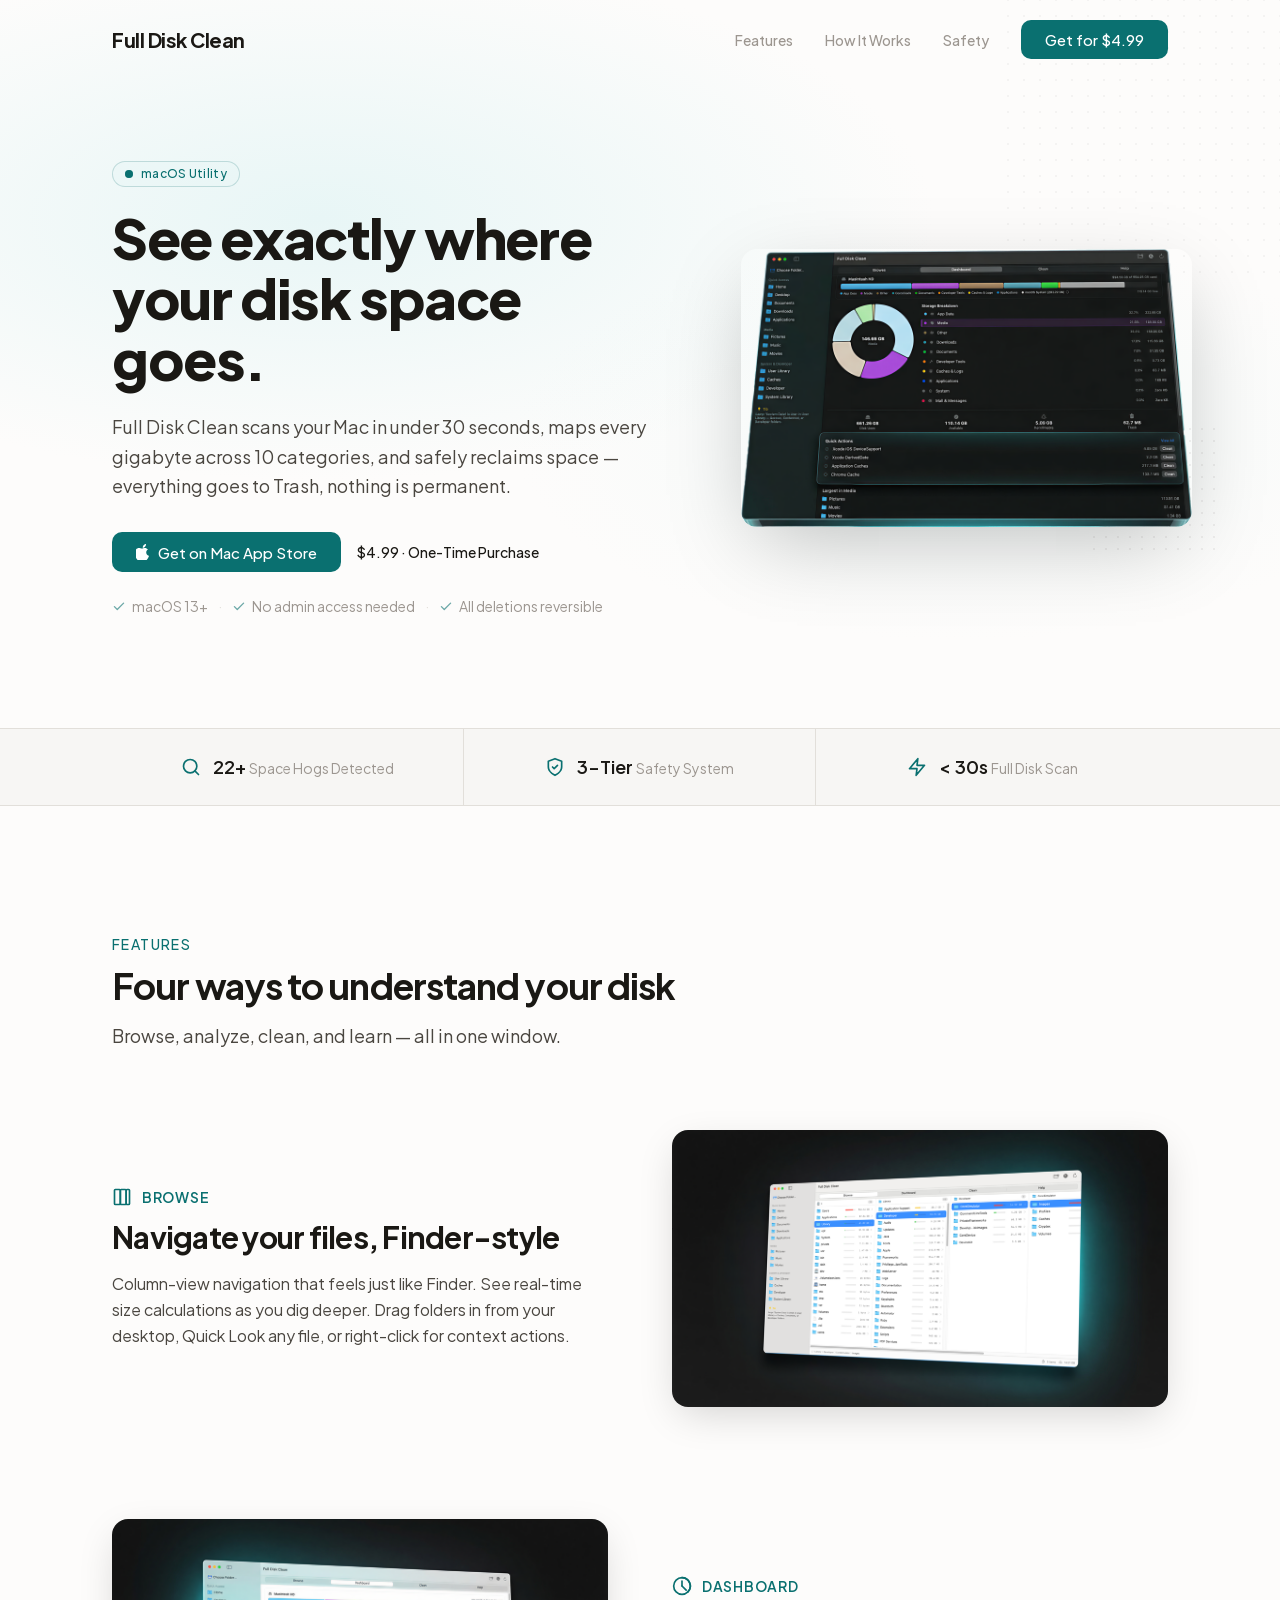
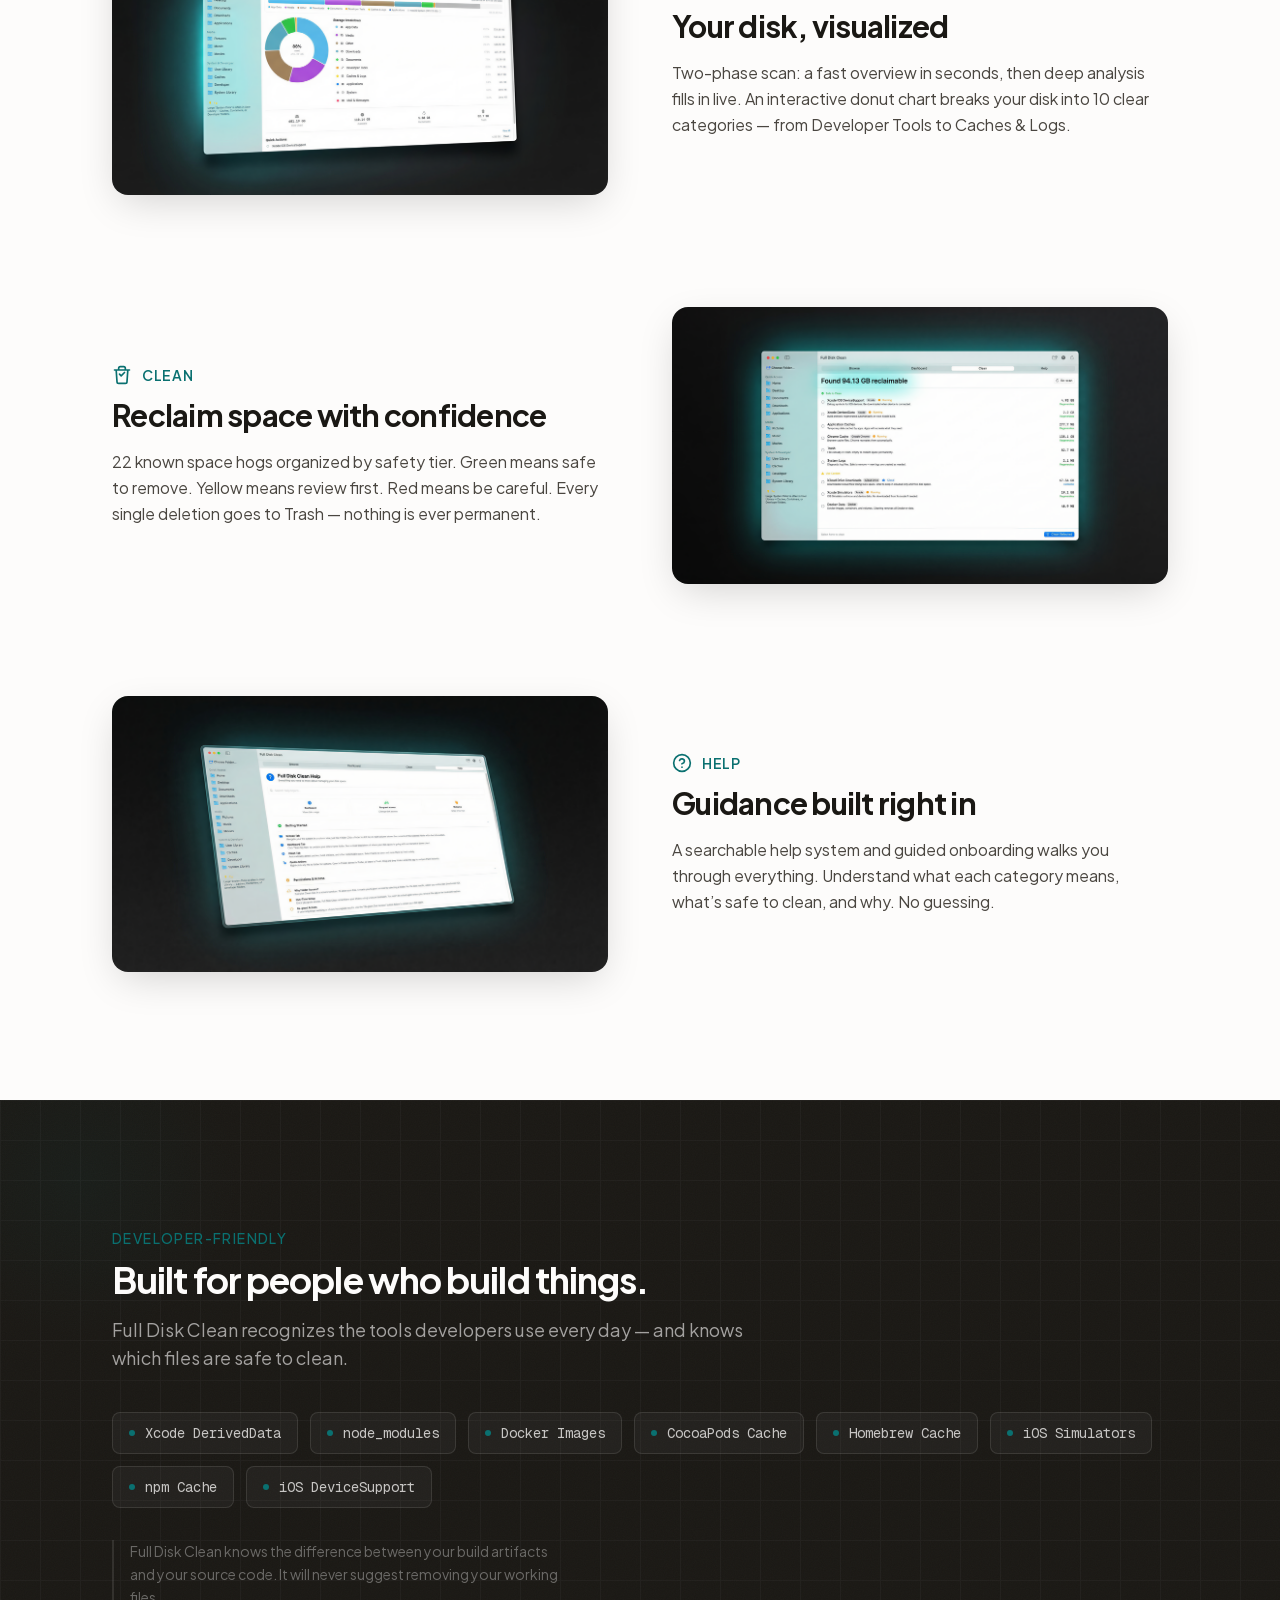
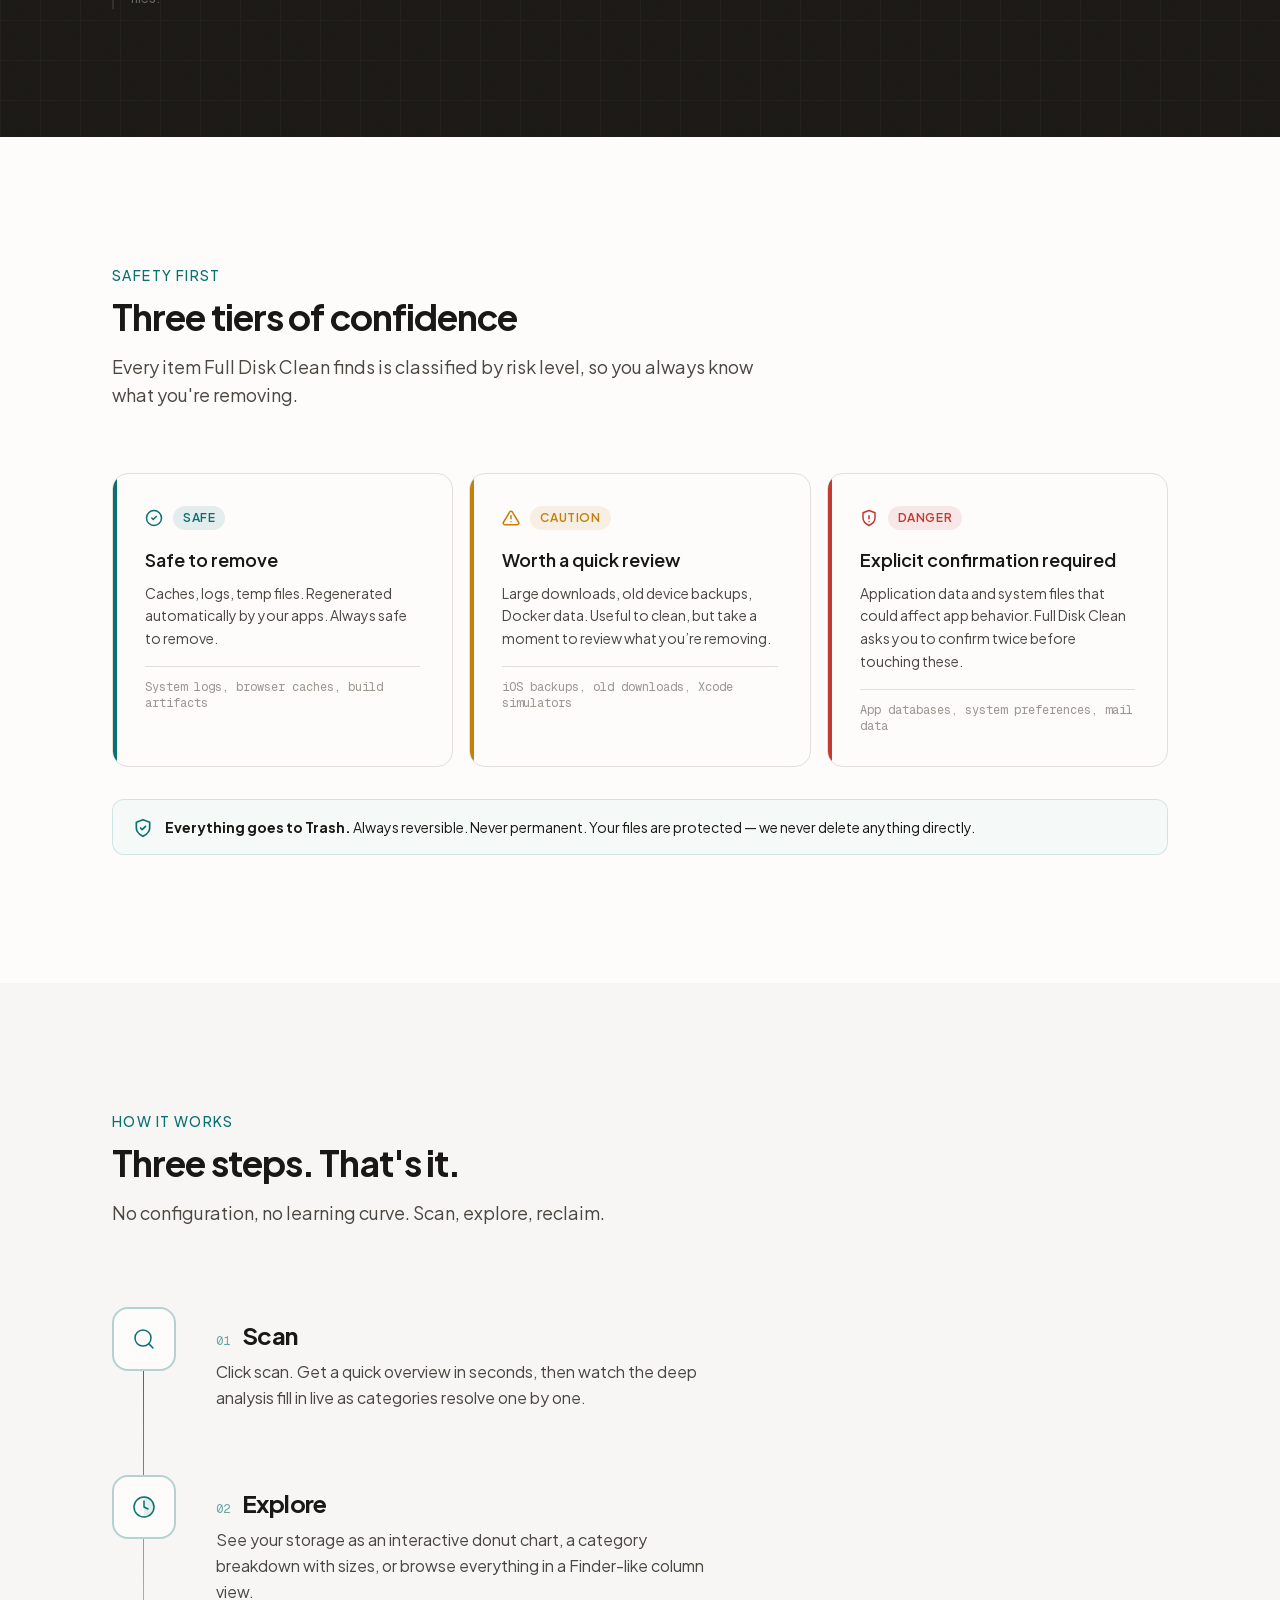
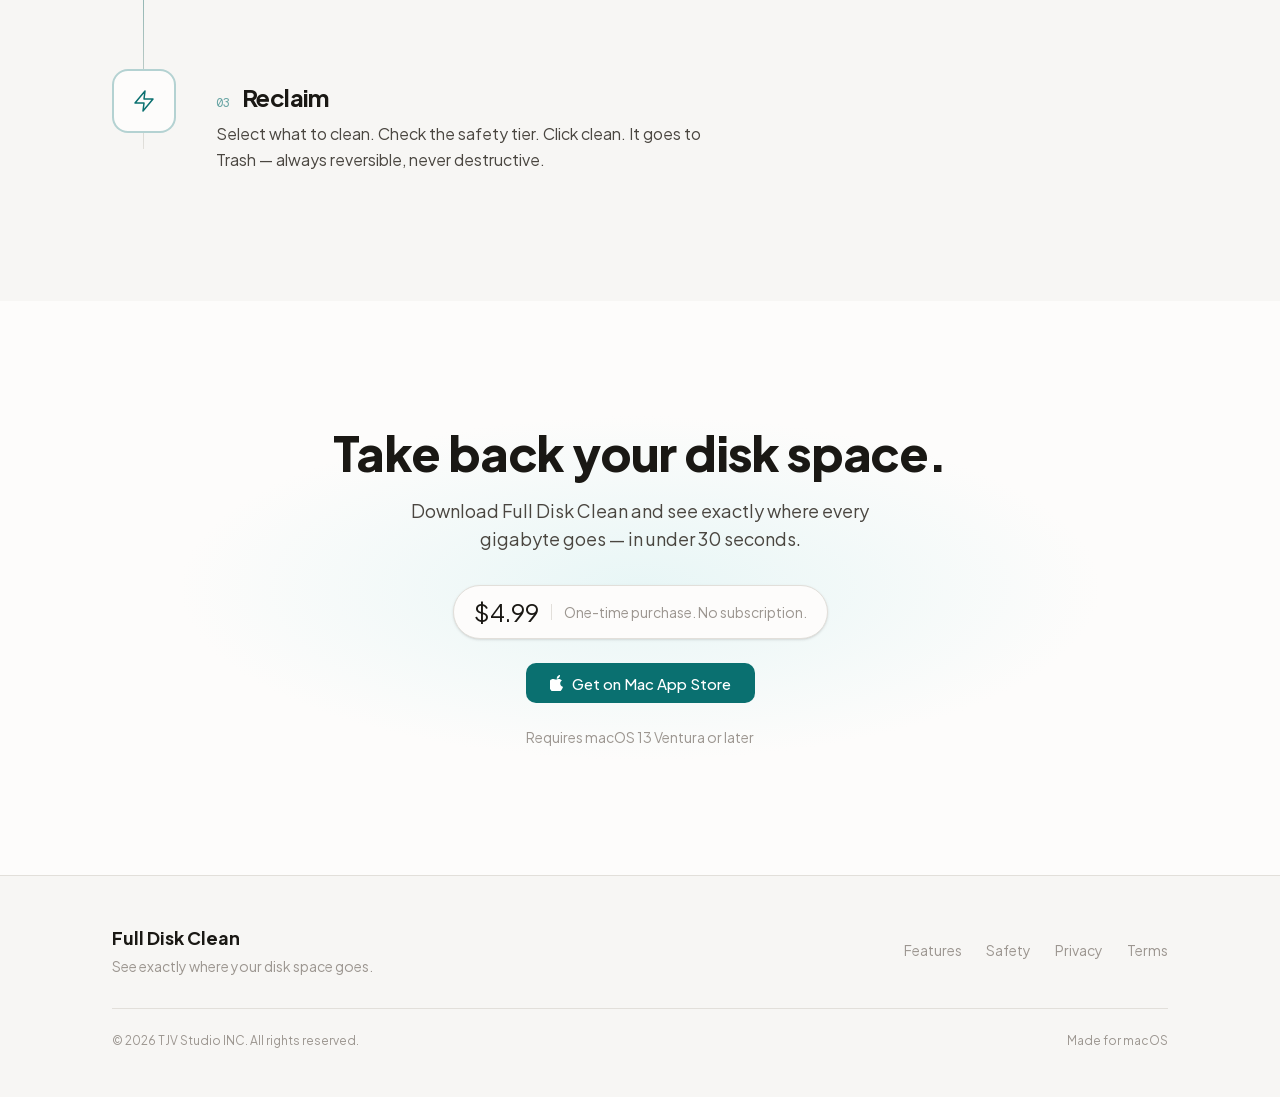
==== index.html @ ff3342da "Fix clipped hero button" ====
<!DOCTYPE html><html lang="en" class="plus_jakarta_sans_6cbc0d5f-module__dx4leq__variable geist_mono_42eec60-module__Gb1_vG__variable antialiased"><head><meta charSet="utf-8"/><meta name="viewport" content="width=device-width, initial-scale=1"/><link rel="preload" href="/_next/static/media/797e433ab948586e-s.p.0.q-h669a_dqa.woff2" as="font" crossorigin="" type="font/woff2"/><link rel="preload" href="/_next/static/media/fba5a26ea33df6a3-s.p.0eehd8tgys7nv.woff2" as="font" crossorigin="" type="font/woff2"/><link rel="preload" as="image" href="/screenshots/hero.png"/><link rel="stylesheet" href="/_next/static/chunks/0b0xn584rza4w.css" data-precedence="next"/><link rel="preload" as="script" fetchPriority="low" href="/_next/static/chunks/05tsy9pxtuyv0.js"/><script src="/_next/static/chunks/0pqt~8bl3ukh4.js" async=""></script><script src="/_next/static/chunks/0174xh3wfsjm1.js" async=""></script><script src="/_next/static/chunks/0vkgb7xyv-nko.js" async=""></script><script src="/_next/static/chunks/turbopack-12_63.zowk6uw.js" async=""></script><script src="/_next/static/chunks/01xlw8hd842-c.js" async=""></script><script src="/_next/static/chunks/0d3shmwh5_nmn.js" async=""></script><script src="/_next/static/chunks/0ka051yepewro.js" async=""></script><script src="/_next/static/chunks/0hvu.fv~oq0o5.js" async=""></script><meta name="next-size-adjust" content=""/><meta name="theme-color" content="#FDFCFB" media="(prefers-color-scheme: light)"/><meta name="theme-color" content="#0D0B0A" media="(prefers-color-scheme: dark)"/><title>Full Disk Clean — See Where Your Disk Space Goes | macOS</title><meta name="description" content="A macOS utility that scans your disk in seconds, visualizes where every gigabyte goes across 10 categories, and safely reclaims space through a 3-tier safety system. $4.99 on the Mac App Store."/><meta name="application-name" content="Full Disk Clean"/><meta name="author" content="Full Disk Clean"/><meta name="keywords" content="mac disk cleaner,disk space analyzer,macOS utility,clean mac storage,disk usage visualization,free disk space mac,mac storage manager,Xcode DerivedData cleaner,mac cache cleaner,disk space visualizer mac,clean developer files mac,node_modules cleaner,macOS Ventura disk cleaner,macOS Sonoma disk cleaner,mac app store disk utility"/><meta name="creator" content="Full Disk Clean"/><meta name="publisher" content="Full Disk Clean"/><meta name="robots" content="index, follow"/><meta name="googlebot" content="index, follow, max-video-preview:-1, max-image-preview:large, max-snippet:-1"/><meta name="category" content="Utilities"/><meta name="classification" content="Disk Utility Software"/><meta name="apple-itunes-app" content="app-id=YOUR_APP_ID"/><link rel="canonical" href="https://www.fulldiskclean.com/"/><meta name="apple-mobile-web-app-title" content="Full Disk Clean"/><meta name="apple-mobile-web-app-status-bar-style" content="default"/><meta property="og:title" content="Full Disk Clean — See Where Your Disk Space Goes"/><meta property="og:description" content="Scan your Mac in seconds. Visualize every gigabyte across 10 categories. Safely reclaim space with a 3-tier safety system. $4.99 on the Mac App Store."/><meta property="og:url" content="https://www.fulldiskclean.com/"/><meta property="og:site_name" content="Full Disk Clean"/><meta property="og:locale" content="en_US"/><meta property="og:image" content="https://www.fulldiskclean.com/screenshots/hero.png"/><meta property="og:image:type" content="image/png"/><meta property="og:image:width" content="1372"/><meta property="og:image:height" content="856"/><meta property="og:image:alt" content="Full Disk Clean dashboard showing storage breakdown with donut chart and category sizes"/><meta property="og:type" content="website"/><meta name="twitter:card" content="summary_large_image"/><meta name="twitter:title" content="Full Disk Clean — See Where Your Disk Space Goes"/><meta name="twitter:description" content="Scan your Mac in seconds. Visualize every gigabyte. Safely reclaim space with a 3-tier safety system. $4.99 on the Mac App Store."/><meta name="twitter:image" content="https://www.fulldiskclean.com/screenshots/hero.png"/><link rel="icon" href="/favicon.ico?favicon.0jpqvq-a_jpmy.ico" sizes="48x48" type="image/x-icon"/><link rel="icon" href="/icon.png?icon.0tkqx.7d6882~.png" sizes="512x512" type="image/png"/><link rel="apple-touch-icon" href="/apple-icon.png?apple-icon.0tkqx.7d6882~.png" sizes="512x512" type="image/png"/><script src="/_next/static/chunks/03~yq9q893hmn.js" noModule=""></script></head><body class="min-h-screen bg-page text-body font-body"><div hidden=""><!--$--><!--/$--></div><script type="application/ld+json">{"@context":"https://schema.org","@type":"SoftwareApplication","name":"Full Disk Clean","operatingSystem":"macOS","applicationCategory":"UtilitiesApplication","offers":{"@type":"Offer","price":"4.99","priceCurrency":"USD","availability":"https://schema.org/InStock"},"description":"A macOS utility that scans your disk in seconds, visualizes where every gigabyte goes across 10 categories, and safely reclaims space through a 3-tier safety system.","screenshot":"https://www.fulldiskclean.com/screenshots/hero.png","softwareVersion":"1.0","applicationSubCategory":"Disk Utility"}</script><header class="site-header fixed top-0 left-0 right-0 z-50 py-5"><div class="mx-auto flex max-w-6xl items-center justify-between px-6 md:px-8 lg:px-12"><a class="font-display text-xl font-bold text-ink tracking-tight" href="/">Full Disk Clean</a><nav class="hidden items-center gap-8 md:flex"><a href="#features" class="text-sm font-medium text-muted transition-colors duration-200 hover:text-ink">Features</a><a href="#how-it-works" class="text-sm font-medium text-muted transition-colors duration-200 hover:text-ink">How It Works</a><a href="#safety" class="text-sm font-medium text-muted transition-colors duration-200 hover:text-ink">Safety</a><a href="https://apps.apple.com/us/app/full-disk-clean/id6760800263" class="btn btn-primary text-sm" target="_blank" rel="noopener noreferrer">Get for $4.99</a></nav><button class="flex flex-col items-center justify-center gap-[5px] p-2 md:hidden" aria-label="Open menu" aria-expanded="false"><span class="block h-[2px] w-5 bg-ink transition-all duration-200 "></span><span class="block h-[2px] w-5 bg-ink transition-opacity duration-200 "></span><span class="block h-[2px] w-5 bg-ink transition-all duration-200 "></span></button></div><div class="overflow-hidden transition-all duration-300 md:hidden max-h-0 opacity-0"><nav class="mx-auto flex max-w-6xl flex-col gap-1 px-6 pb-4 pt-2"><a href="#features" class="rounded-lg px-3 py-2.5 text-sm font-medium text-muted transition-colors hover:bg-surface hover:text-ink">Features</a><a href="#how-it-works" class="rounded-lg px-3 py-2.5 text-sm font-medium text-muted transition-colors hover:bg-surface hover:text-ink">How It Works</a><a href="#safety" class="rounded-lg px-3 py-2.5 text-sm font-medium text-muted transition-colors hover:bg-surface hover:text-ink">Safety</a><a href="https://apps.apple.com/us/app/full-disk-clean/id6760800263" class="btn btn-primary mt-2 text-sm" target="_blank" rel="noopener noreferrer">Get for $4.99</a></nav></div></header><main><section class="relative overflow-hidden pt-32 pb-20 lg:pt-40 lg:pb-28"><div class="pointer-events-none absolute inset-0 -z-10" aria-hidden="true"><div class="absolute inset-0" style="background:radial-gradient(ellipse 80% 60% at 25% 30%, var(--petrol-subtle) 0%, transparent 60%)"></div><div class="absolute inset-0" style="background:radial-gradient(ellipse 50% 40% at 75% 60%, color-mix(in srgb, var(--petrol-subtle) 40%, transparent) 0%, transparent 70%)"></div><div class="absolute -top-10 -right-10 h-80 w-80 opacity-[0.04]" style="background-image:radial-gradient(circle, var(--ink) 1px, transparent 1px);background-size:16px 16px"></div></div><div class="mx-auto grid max-w-6xl items-center gap-12 px-6 md:px-8 lg:grid-cols-[1.2fr_1fr] lg:gap-16 lg:px-12"><div class="max-w-xl"><div class="mb-5 inline-flex items-center gap-2 rounded-full border border-petrol/20 bg-petrol-subtle/50 px-3 py-1"><span class="relative flex h-2 w-2"><span class="absolute inline-flex h-full w-full animate-ping rounded-full bg-petrol opacity-40"></span><span class="relative inline-flex h-2 w-2 rounded-full bg-petrol"></span></span><span class="text-xs font-medium tracking-wide text-petrol">macOS Utility</span></div><h1 class="font-display text-4xl font-extrabold leading-[1.08] tracking-tight text-ink sm:text-5xl lg:text-[3.5rem]">See exactly where your disk space goes.</h1><p class="mt-6 text-lg leading-relaxed text-body lg:text-[1.125rem]">Full Disk Clean scans your Mac in under 30 seconds, maps every gigabyte across 10 categories, and safely reclaims space — everything goes to Trash, nothing is permanent.</p><div class="mt-8 flex flex-wrap items-center gap-4"><a href="https://apps.apple.com/us/app/full-disk-clean/id6760800263" class="btn btn-primary" target="_blank" rel="noopener noreferrer"><svg width="14" height="16" viewBox="0 0 14 17" fill="currentColor"><path d="M13.2 13.16c-.41.94-.6 1.36-1.13 2.19-.73 1.15-1.76 2.59-3.04 2.6-1.13.02-1.43-.74-2.97-.73-1.54.01-1.87.75-3 .73C1.78 17.93.76 16.6.04 15.45c-2-3.22-2.21-7-.98-9.01.88-1.43 2.26-2.27 3.54-2.27 1.32 0 2.14.74 3.23.74 1.06 0 1.7-.75 3.23-.75 1.14 0 2.36.62 3.23 1.7-2.84 1.55-2.38 5.6.91 6.69ZM9.37 2.73c.57-.73.99-1.76.84-2.81-.92.06-2 .65-2.63 1.4-.57.68-1.04 1.72-.86 2.72 1.01.03 2.05-.56 2.65-1.31Z"></path></svg>Get on Mac App Store</a><span class="text-sm font-medium text-ink">$4.99 · One-Time Purchase</span></div><div class="mt-6 flex flex-wrap items-center gap-x-1.5 gap-y-1 text-sm text-muted"><span class="flex items-center gap-x-1.5"><svg width="14" height="14" viewBox="0 0 16 16" fill="none" class="text-petrol/60"><path d="M13.25 4.75 6 12 2.75 8.75" stroke="currentColor" stroke-width="1.5" stroke-linecap="round" stroke-linejoin="round"></path></svg>macOS 13+<span class="mx-1 text-border">·</span></span><span class="flex items-center gap-x-1.5"><svg width="14" height="14" viewBox="0 0 16 16" fill="none" class="text-petrol/60"><path d="M13.25 4.75 6 12 2.75 8.75" stroke="currentColor" stroke-width="1.5" stroke-linecap="round" stroke-linejoin="round"></path></svg>No admin access needed<span class="mx-1 text-border">·</span></span><span class="flex items-center gap-x-1.5"><svg width="14" height="14" viewBox="0 0 16 16" fill="none" class="text-petrol/60"><path d="M13.25 4.75 6 12 2.75 8.75" stroke="currentColor" stroke-width="1.5" stroke-linecap="round" stroke-linejoin="round"></path></svg>All deletions reversible</span></div></div><div class="relative lg:translate-x-6"><div class="pointer-events-none absolute inset-4 -z-10 rounded-3xl opacity-60" aria-hidden="true" style="background:radial-gradient(ellipse at center, var(--petrol-subtle) 0%, transparent 70%)"></div><div class="animate-float overflow-hidden rounded-2xl shadow-[0_24px_80px_-16px_rgba(0,0,0,0.25)]"><img alt="Full Disk Clean dashboard showing storage breakdown with donut chart, category sizes, and quick actions" width="1372" height="856" decoding="async" data-nimg="1" class="block w-full h-auto" style="color:transparent" src="/screenshots/hero.png"/></div><div class="pointer-events-none absolute -right-6 -bottom-6 -z-10 h-32 w-32 opacity-[0.06]" aria-hidden="true" style="background-image:radial-gradient(circle, var(--ink) 1.5px, transparent 1.5px);background-size:12px 12px"></div></div></div></section><div class=""><section class="border-y border-border bg-surface"><div class="mx-auto grid max-w-6xl grid-cols-1 divide-y divide-border px-6 sm:grid-cols-3 sm:divide-x sm:divide-y-0 md:px-8 lg:px-12"><div class="flex items-center justify-center gap-3 py-5 sm:py-6"><span class="text-petrol"><svg width="20" height="20" viewBox="0 0 24 24" fill="none" stroke="currentColor" stroke-width="2" stroke-linecap="round" stroke-linejoin="round"><circle cx="11" cy="11" r="8"></circle><path d="m21 21-4.35-4.35"></path></svg></span><div><span class="text-lg font-semibold text-ink">22+</span> <span class="text-sm text-muted">Space Hogs Detected</span></div></div><div class="flex items-center justify-center gap-3 py-5 sm:py-6"><span class="text-petrol"><svg width="20" height="20" viewBox="0 0 24 24" fill="none" stroke="currentColor" stroke-width="2" stroke-linecap="round" stroke-linejoin="round"><path d="M12 22s8-4 8-10V5l-8-3-8 3v7c0 6 8 10 8 10z"></path><path d="m9 12 2 2 4-4"></path></svg></span><div><span class="text-lg font-semibold text-ink">3-Tier</span> <span class="text-sm text-muted">Safety System</span></div></div><div class="flex items-center justify-center gap-3 py-5 sm:py-6"><span class="text-petrol"><svg width="20" height="20" viewBox="0 0 24 24" fill="none" stroke="currentColor" stroke-width="2" stroke-linecap="round" stroke-linejoin="round"><path d="M13 2 3 14h9l-1 8 10-12h-9l1-8z"></path></svg></span><div><span class="text-lg font-semibold text-ink">&lt; 30s</span> <span class="text-sm text-muted">Full Disk Scan</span></div></div></div></section></div><div class=""><section id="features" class="py-24 lg:py-32"><div class="mx-auto max-w-6xl px-6 md:px-8 lg:px-12"><div class="max-w-2xl"><p class="mb-3 text-sm font-medium uppercase tracking-widest text-petrol">Features</p><h2 class="font-display text-3xl font-bold tracking-tight text-ink sm:text-4xl">Four ways to understand your disk</h2><p class="mt-4 text-lg text-body">Browse, analyze, clean, and learn — all in one window.</p></div><div class="mt-16 space-y-20 lg:mt-20 lg:space-y-28"><div class="grid items-center gap-8 lg:grid-cols-2 lg:gap-16 "><div class=""><div class="flex items-center gap-2.5 text-petrol"><svg width="20" height="20" viewBox="0 0 24 24" fill="none" stroke="currentColor" stroke-width="2" stroke-linecap="round" stroke-linejoin="round"><rect x="3" y="3" width="7" height="18" rx="1"></rect><rect x="10" y="3" width="7" height="18" rx="1"></rect><rect x="17" y="3" width="4" height="18" rx="1"></rect></svg><span class="text-sm font-semibold uppercase tracking-wider">Browse</span></div><h3 class="mt-3 font-display text-2xl font-bold tracking-tight text-ink sm:text-3xl">Navigate your files, Finder-style</h3><p class="mt-4 text-body leading-relaxed">Column-view navigation that feels just like Finder. See real-time size calculations as you dig deeper. Drag folders in from your desktop, Quick Look any file, or right-click for context actions.</p></div><div class=""><div class="overflow-hidden rounded-2xl shadow-[0_12px_40px_-8px_rgba(0,0,0,0.18)]"><img alt="Browse tab showing column-view file navigation with sizes" loading="lazy" width="1200" height="750" decoding="async" data-nimg="1" class="block h-auto w-full" style="color:transparent" src="/screenshots/browse.png"/></div></div></div><div class="grid items-center gap-8 lg:grid-cols-2 lg:gap-16 lg:[direction:rtl]"><div class="lg:[direction:ltr]"><div class="flex items-center gap-2.5 text-petrol"><svg width="20" height="20" viewBox="0 0 24 24" fill="none" stroke="currentColor" stroke-width="2" stroke-linecap="round" stroke-linejoin="round"><circle cx="12" cy="12" r="10"></circle><path d="M12 2a10 10 0 0 1 7.07 17.07"></path><path d="M12 12V6"></path><path d="M12 12l5 5"></path></svg><span class="text-sm font-semibold uppercase tracking-wider">Dashboard</span></div><h3 class="mt-3 font-display text-2xl font-bold tracking-tight text-ink sm:text-3xl">Your disk, visualized</h3><p class="mt-4 text-body leading-relaxed">Two-phase scan: a fast overview in seconds, then deep analysis fills in live. An interactive donut chart breaks your disk into 10 clear categories — from Developer Tools to Caches &amp; Logs.</p></div><div class="lg:[direction:ltr]"><div class="overflow-hidden rounded-2xl shadow-[0_12px_40px_-8px_rgba(0,0,0,0.18)]"><img alt="Dashboard tab showing donut chart and category breakdown" loading="lazy" width="1200" height="750" decoding="async" data-nimg="1" class="block h-auto w-full" style="color:transparent" src="/screenshots/dashboard.png"/></div></div></div><div class="grid items-center gap-8 lg:grid-cols-2 lg:gap-16 "><div class=""><div class="flex items-center gap-2.5 text-petrol"><svg width="20" height="20" viewBox="0 0 24 24" fill="none" stroke="currentColor" stroke-width="2" stroke-linecap="round" stroke-linejoin="round"><path d="M3 6h18M8 6V4a2 2 0 0 1 2-2h4a2 2 0 0 1 2 2v2M19 6l-1 14a2 2 0 0 1-2 2H8a2 2 0 0 1-2-2L5 6"></path><path d="m9 11 2 2 4-4"></path></svg><span class="text-sm font-semibold uppercase tracking-wider">Clean</span></div><h3 class="mt-3 font-display text-2xl font-bold tracking-tight text-ink sm:text-3xl">Reclaim space with confidence</h3><p class="mt-4 text-body leading-relaxed">22 known space hogs organized by safety tier. Green means safe to remove. Yellow means review first. Red means be careful. Every single deletion goes to Trash — nothing is ever permanent.</p></div><div class=""><div class="overflow-hidden rounded-2xl shadow-[0_12px_40px_-8px_rgba(0,0,0,0.18)]"><img alt="Clean tab showing space hogs with safety tier indicators" loading="lazy" width="1200" height="750" decoding="async" data-nimg="1" class="block h-auto w-full" style="color:transparent" src="/screenshots/clean.png"/></div></div></div><div class="grid items-center gap-8 lg:grid-cols-2 lg:gap-16 lg:[direction:rtl]"><div class="lg:[direction:ltr]"><div class="flex items-center gap-2.5 text-petrol"><svg width="20" height="20" viewBox="0 0 24 24" fill="none" stroke="currentColor" stroke-width="2" stroke-linecap="round" stroke-linejoin="round"><circle cx="12" cy="12" r="10"></circle><path d="M9.09 9a3 3 0 0 1 5.83 1c0 2-3 3-3 3"></path><path d="M12 17h.01"></path></svg><span class="text-sm font-semibold uppercase tracking-wider">Help</span></div><h3 class="mt-3 font-display text-2xl font-bold tracking-tight text-ink sm:text-3xl">Guidance built right in</h3><p class="mt-4 text-body leading-relaxed">A searchable help system and guided onboarding walks you through everything. Understand what each category means, what’s safe to clean, and why. No guessing.</p></div><div class="lg:[direction:ltr]"><div class="overflow-hidden rounded-2xl shadow-[0_12px_40px_-8px_rgba(0,0,0,0.18)]"><img alt="Help tab with searchable content and onboarding guide" loading="lazy" width="1200" height="750" decoding="async" data-nimg="1" class="block h-auto w-full" style="color:transparent" src="/screenshots/help.png"/></div></div></div></div></div></section></div><div class=""><section class="grain-overlay relative overflow-hidden bg-ink py-24 lg:py-32"><div class="pointer-events-none absolute inset-0 opacity-[0.03]" aria-hidden="true" style="background-image:linear-gradient(var(--page) 1px, transparent 1px), linear-gradient(90deg, var(--page) 1px, transparent 1px);background-size:40px 40px"></div><div class="pointer-events-none absolute -top-20 -left-20 h-80 w-80 opacity-[0.06]" aria-hidden="true" style="background:radial-gradient(circle, var(--petrol) 0%, transparent 70%)"></div><div class="relative mx-auto max-w-6xl px-6 md:px-8 lg:px-12"><div class="max-w-2xl"><p class="mb-3 text-sm font-medium uppercase tracking-widest text-petrol">Developer-Friendly</p><h2 class="font-display text-3xl font-bold tracking-tight text-page sm:text-4xl">Built for people who build things.</h2><p class="mt-4 text-lg text-page/60">Full Disk Clean recognizes the tools developers use every day — and knows which files are safe to clean.</p></div><div class="mt-10 flex flex-wrap gap-3"><span class="group inline-flex items-center gap-2.5 rounded-lg border border-page/10 bg-page/[0.04] px-4 py-2.5 font-mono text-sm text-page/75 transition-all duration-200 hover:border-petrol/40 hover:bg-petrol/10 hover:text-petrol"><span class="h-1.5 w-1.5 rounded-full bg-petrol transition-transform duration-200 group-hover:scale-150"></span>Xcode DerivedData</span><span class="group inline-flex items-center gap-2.5 rounded-lg border border-page/10 bg-page/[0.04] px-4 py-2.5 font-mono text-sm text-page/75 transition-all duration-200 hover:border-petrol/40 hover:bg-petrol/10 hover:text-petrol"><span class="h-1.5 w-1.5 rounded-full bg-petrol transition-transform duration-200 group-hover:scale-150"></span>node_modules</span><span class="group inline-flex items-center gap-2.5 rounded-lg border border-page/10 bg-page/[0.04] px-4 py-2.5 font-mono text-sm text-page/75 transition-all duration-200 hover:border-petrol/40 hover:bg-petrol/10 hover:text-petrol"><span class="h-1.5 w-1.5 rounded-full bg-petrol transition-transform duration-200 group-hover:scale-150"></span>Docker Images</span><span class="group inline-flex items-center gap-2.5 rounded-lg border border-page/10 bg-page/[0.04] px-4 py-2.5 font-mono text-sm text-page/75 transition-all duration-200 hover:border-petrol/40 hover:bg-petrol/10 hover:text-petrol"><span class="h-1.5 w-1.5 rounded-full bg-petrol transition-transform duration-200 group-hover:scale-150"></span>CocoaPods Cache</span><span class="group inline-flex items-center gap-2.5 rounded-lg border border-page/10 bg-page/[0.04] px-4 py-2.5 font-mono text-sm text-page/75 transition-all duration-200 hover:border-petrol/40 hover:bg-petrol/10 hover:text-petrol"><span class="h-1.5 w-1.5 rounded-full bg-petrol transition-transform duration-200 group-hover:scale-150"></span>Homebrew Cache</span><span class="group inline-flex items-center gap-2.5 rounded-lg border border-page/10 bg-page/[0.04] px-4 py-2.5 font-mono text-sm text-page/75 transition-all duration-200 hover:border-petrol/40 hover:bg-petrol/10 hover:text-petrol"><span class="h-1.5 w-1.5 rounded-full bg-petrol transition-transform duration-200 group-hover:scale-150"></span>iOS Simulators</span><span class="group inline-flex items-center gap-2.5 rounded-lg border border-page/10 bg-page/[0.04] px-4 py-2.5 font-mono text-sm text-page/75 transition-all duration-200 hover:border-petrol/40 hover:bg-petrol/10 hover:text-petrol"><span class="h-1.5 w-1.5 rounded-full bg-petrol transition-transform duration-200 group-hover:scale-150"></span>npm Cache</span><span class="group inline-flex items-center gap-2.5 rounded-lg border border-page/10 bg-page/[0.04] px-4 py-2.5 font-mono text-sm text-page/75 transition-all duration-200 hover:border-petrol/40 hover:bg-petrol/10 hover:text-petrol"><span class="h-1.5 w-1.5 rounded-full bg-petrol transition-transform duration-200 group-hover:scale-150"></span>iOS DeviceSupport</span></div><p class="mt-8 max-w-md border-l-2 border-page/10 pl-4 text-sm leading-relaxed text-page/35">Full Disk Clean knows the difference between your build artifacts and your source code. It will never suggest removing your working files.</p></div></section></div><div class=""><section id="safety" class="py-24 lg:py-32"><div class="mx-auto max-w-6xl px-6 md:px-8 lg:px-12"><div class="max-w-2xl"><p class="mb-3 text-sm font-medium uppercase tracking-widest text-petrol">Safety First</p><h2 class="font-display text-3xl font-bold tracking-tight text-ink sm:text-4xl">Three tiers of confidence</h2><p class="mt-4 text-lg text-body">Every item Full Disk Clean finds is classified by risk level, so you always know what you&#x27;re removing.</p></div><div class="mt-12 grid gap-4 sm:grid-cols-3 lg:mt-16"><div class="group relative overflow-hidden rounded-2xl border border-border bg-page p-6 transition-shadow duration-300 hover:shadow-lg lg:p-8"><div class="absolute top-0 left-0 h-full w-1 transition-all duration-300 group-hover:w-1.5" style="background-color:var(--safe)"></div><div class="flex items-center gap-2.5"><span style="color:var(--safe)"><svg width="18" height="18" viewBox="0 0 24 24" fill="none" stroke="currentColor" stroke-width="2" stroke-linecap="round" stroke-linejoin="round"><path d="m9 12 2 2 4-4"></path><circle cx="12" cy="12" r="10"></circle></svg></span><span class="inline-flex items-center rounded-full px-2.5 py-1 text-xs font-semibold uppercase tracking-wider" style="color:var(--safe);background-color:color-mix(in srgb, var(--safe) 10%, transparent)">Safe</span></div><h3 class="mt-4 text-lg font-semibold text-ink">Safe to remove</h3><p class="mt-2 text-sm leading-relaxed text-body">Caches, logs, temp files. Regenerated automatically by your apps. Always safe to remove.</p><p class="mt-4 border-t border-border pt-3 font-mono text-xs text-muted">System logs, browser caches, build artifacts</p></div><div class="group relative overflow-hidden rounded-2xl border border-border bg-page p-6 transition-shadow duration-300 hover:shadow-lg lg:p-8"><div class="absolute top-0 left-0 h-full w-1 transition-all duration-300 group-hover:w-1.5" style="background-color:var(--caution)"></div><div class="flex items-center gap-2.5"><span style="color:var(--caution)"><svg width="18" height="18" viewBox="0 0 24 24" fill="none" stroke="currentColor" stroke-width="2" stroke-linecap="round" stroke-linejoin="round"><path d="M12 9v4M12 17h.01"></path><path d="M10.29 3.86 1.82 18a2 2 0 0 0 1.71 3h16.94a2 2 0 0 0 1.71-3L13.71 3.86a2 2 0 0 0-3.42 0z"></path></svg></span><span class="inline-flex items-center rounded-full px-2.5 py-1 text-xs font-semibold uppercase tracking-wider" style="color:var(--caution);background-color:color-mix(in srgb, var(--caution) 10%, transparent)">Caution</span></div><h3 class="mt-4 text-lg font-semibold text-ink">Worth a quick review</h3><p class="mt-2 text-sm leading-relaxed text-body">Large downloads, old device backups, Docker data. Useful to clean, but take a moment to review what you’re removing.</p><p class="mt-4 border-t border-border pt-3 font-mono text-xs text-muted">iOS backups, old downloads, Xcode simulators</p></div><div class="group relative overflow-hidden rounded-2xl border border-border bg-page p-6 transition-shadow duration-300 hover:shadow-lg lg:p-8"><div class="absolute top-0 left-0 h-full w-1 transition-all duration-300 group-hover:w-1.5" style="background-color:var(--danger)"></div><div class="flex items-center gap-2.5"><span style="color:var(--danger)"><svg width="18" height="18" viewBox="0 0 24 24" fill="none" stroke="currentColor" stroke-width="2" stroke-linecap="round" stroke-linejoin="round"><path d="M12 22s8-4 8-10V5l-8-3-8 3v7c0 6 8 10 8 10z"></path><path d="M12 9v4M12 17h.01"></path></svg></span><span class="inline-flex items-center rounded-full px-2.5 py-1 text-xs font-semibold uppercase tracking-wider" style="color:var(--danger);background-color:color-mix(in srgb, var(--danger) 10%, transparent)">Danger</span></div><h3 class="mt-4 text-lg font-semibold text-ink">Explicit confirmation required</h3><p class="mt-2 text-sm leading-relaxed text-body">Application data and system files that could affect app behavior. Full Disk Clean asks you to confirm twice before touching these.</p><p class="mt-4 border-t border-border pt-3 font-mono text-xs text-muted">App databases, system preferences, mail data</p></div></div><div class="mt-8 flex items-start gap-3 rounded-xl border border-petrol/15 bg-petrol-subtle/40 px-5 py-4"><svg width="20" height="20" viewBox="0 0 24 24" fill="none" stroke="currentColor" stroke-width="2" stroke-linecap="round" stroke-linejoin="round" class="mt-0.5 shrink-0 text-petrol"><path d="M12 22s8-4 8-10V5l-8-3-8 3v7c0 6 8 10 8 10z"></path><path d="m9 12 2 2 4-4"></path></svg><p class="text-sm leading-relaxed text-ink"><strong>Everything goes to Trash.</strong> Always reversible. Never permanent. Your files are protected — we never delete anything directly.</p></div></div></section></div><div class=""><section id="how-it-works" class="bg-surface py-24 lg:py-32"><div class="mx-auto max-w-6xl px-6 md:px-8 lg:px-12"><div class="max-w-2xl"><p class="mb-3 text-sm font-medium uppercase tracking-widest text-petrol">How It Works</p><h2 class="font-display text-3xl font-bold tracking-tight text-ink sm:text-4xl">Three steps. That&#x27;s it.</h2><p class="mt-4 text-lg text-body">No configuration, no learning curve. Scan, explore, reclaim.</p></div><div class="relative mt-16 lg:mt-20"><div class="absolute top-6 left-7 hidden h-[calc(100%-3rem)] w-px lg:left-[31px] lg:block" aria-hidden="true" style="background:linear-gradient(to bottom, var(--petrol) 0%, var(--border) 100%)"></div><div class="space-y-14 lg:space-y-16"><div class="group relative flex gap-6 lg:gap-10"><div class="relative z-10 flex h-14 w-14 shrink-0 items-center justify-center rounded-2xl border-2 border-petrol/30 bg-page text-petrol transition-colors duration-200 group-hover:border-petrol group-hover:bg-petrol-subtle lg:h-16 lg:w-16"><svg width="24" height="24" viewBox="0 0 24 24" fill="none" stroke="currentColor" stroke-width="1.5" stroke-linecap="round" stroke-linejoin="round"><circle cx="11" cy="11" r="8"></circle><path d="m21 21-4.35-4.35"></path></svg></div><div class="pt-2 lg:pt-3"><div class="flex items-baseline gap-3"><span class="font-mono text-xs text-petrol/60">0<!-- -->1</span><h3 class="font-display text-2xl font-bold tracking-tight text-ink">Scan</h3></div><p class="mt-2 max-w-lg text-body leading-relaxed">Click scan. Get a quick overview in seconds, then watch the deep analysis fill in live as categories resolve one by one.</p></div></div><div class="group relative flex gap-6 lg:gap-10"><div class="relative z-10 flex h-14 w-14 shrink-0 items-center justify-center rounded-2xl border-2 border-petrol/30 bg-page text-petrol transition-colors duration-200 group-hover:border-petrol group-hover:bg-petrol-subtle lg:h-16 lg:w-16"><svg width="24" height="24" viewBox="0 0 24 24" fill="none" stroke="currentColor" stroke-width="1.5" stroke-linecap="round" stroke-linejoin="round"><circle cx="12" cy="12" r="10"></circle><path d="M12 2a10 10 0 0 1 0 20" fill="currentColor" opacity="0.1"></path><path d="M12 6v6l4 2"></path></svg></div><div class="pt-2 lg:pt-3"><div class="flex items-baseline gap-3"><span class="font-mono text-xs text-petrol/60">0<!-- -->2</span><h3 class="font-display text-2xl font-bold tracking-tight text-ink">Explore</h3></div><p class="mt-2 max-w-lg text-body leading-relaxed">See your storage as an interactive donut chart, a category breakdown with sizes, or browse everything in a Finder-like column view.</p></div></div><div class="group relative flex gap-6 lg:gap-10"><div class="relative z-10 flex h-14 w-14 shrink-0 items-center justify-center rounded-2xl border-2 border-petrol/30 bg-page text-petrol transition-colors duration-200 group-hover:border-petrol group-hover:bg-petrol-subtle lg:h-16 lg:w-16"><svg width="24" height="24" viewBox="0 0 24 24" fill="none" stroke="currentColor" stroke-width="1.5" stroke-linecap="round" stroke-linejoin="round"><path d="M13 2 3 14h9l-1 8 10-12h-9l1-8z"></path></svg></div><div class="pt-2 lg:pt-3"><div class="flex items-baseline gap-3"><span class="font-mono text-xs text-petrol/60">0<!-- -->3</span><h3 class="font-display text-2xl font-bold tracking-tight text-ink">Reclaim</h3></div><p class="mt-2 max-w-lg text-body leading-relaxed">Select what to clean. Check the safety tier. Click clean. It goes to Trash — always reversible, never destructive.</p></div></div></div></div></div></section></div><div class=""><section id="download" class="relative overflow-hidden py-24 lg:py-32"><div class="pointer-events-none absolute inset-0 -z-10" aria-hidden="true"><div class="absolute inset-0" style="background:radial-gradient(ellipse 60% 50% at 50% 50%, var(--petrol-subtle) 0%, transparent 60%)"></div></div><div class="mx-auto max-w-6xl px-6 text-center md:px-8 lg:px-12"><h2 class="font-display text-3xl font-extrabold tracking-tight text-ink sm:text-4xl lg:text-5xl">Take back your disk space.</h2><p class="mx-auto mt-5 max-w-lg text-lg text-body">Download Full Disk Clean and see exactly where every gigabyte goes — in under 30 seconds.</p><div class="mt-8 inline-flex items-center gap-3 rounded-full border border-border bg-page px-5 py-2.5 shadow-sm"><span class="font-display text-2xl text-ink">$4.99</span><span class="h-4 w-px bg-border"></span><span class="text-sm text-muted">One-time purchase. No subscription.</span></div><div class="mt-6 flex flex-wrap items-center justify-center gap-3"><a href="https://apps.apple.com/us/app/full-disk-clean/id6760800263" class="btn btn-primary" target="_blank" rel="noopener noreferrer"><svg width="14" height="16" viewBox="0 0 14 17" fill="currentColor"><path d="M13.2 13.16c-.41.94-.6 1.36-1.13 2.19-.73 1.15-1.76 2.59-3.04 2.6-1.13.02-1.43-.74-2.97-.73-1.54.01-1.87.75-3 .73C1.78 17.93.76 16.6.04 15.45c-2-3.22-2.21-7-.98-9.01.88-1.43 2.26-2.27 3.54-2.27 1.32 0 2.14.74 3.23.74 1.06 0 1.7-.75 3.23-.75 1.14 0 2.36.62 3.23 1.7-2.84 1.55-2.38 5.6.91 6.69ZM9.37 2.73c.57-.73.99-1.76.84-2.81-.92.06-2 .65-2.63 1.4-.57.68-1.04 1.72-.86 2.72 1.01.03 2.05-.56 2.65-1.31Z"></path></svg>Get on Mac App Store</a></div><p class="mt-6 text-sm text-muted">Requires macOS 13 Ventura or later</p></div></section></div></main><footer class="border-t border-border bg-surface"><div class="mx-auto max-w-6xl px-6 py-12 md:px-8 lg:px-12"><div class="flex flex-col items-start justify-between gap-8 md:flex-row md:items-center"><div><span class="font-display text-lg font-bold text-ink">Full Disk Clean</span><p class="mt-1 text-sm text-muted">See exactly where your disk space goes.</p></div><nav class="flex flex-wrap gap-x-6 gap-y-2"><a href="#features" class="text-sm text-muted transition-colors hover:text-ink">Features</a><a href="#safety" class="text-sm text-muted transition-colors hover:text-ink">Safety</a><a href="/privacy" class="text-sm text-muted transition-colors hover:text-ink">Privacy</a><a href="/terms" class="text-sm text-muted transition-colors hover:text-ink">Terms</a></nav></div><div class="mt-8 flex flex-col items-start justify-between gap-2 border-t border-border pt-6 text-xs text-muted md:flex-row md:items-center"><p>© <!-- -->2026<!-- --> TJV Studio INC. All rights reserved.</p><p>Made for macOS</p></div></div></footer><!--$--><!--/$--><script src="/_next/static/chunks/05tsy9pxtuyv0.js" id="_R_" async=""></script><script>(self.__next_f=self.__next_f||[]).push([0])</script><script>self.__next_f.push([1,"1:\"$Sreact.fragment\"\n2:I[39756,[\"/_next/static/chunks/01xlw8hd842-c.js\",\"/_next/static/chunks/0d3shmwh5_nmn.js\"],\"default\"]\n3:I[37457,[\"/_next/static/chunks/01xlw8hd842-c.js\",\"/_next/static/chunks/0d3shmwh5_nmn.js\"],\"default\"]\n4:I[94639,[\"/_next/static/chunks/01xlw8hd842-c.js\",\"/_next/static/chunks/0d3shmwh5_nmn.js\",\"/_next/static/chunks/0ka051yepewro.js\",\"/_next/static/chunks/0hvu.fv~oq0o5.js\"],\"default\"]\n16:I[68027,[\"/_next/static/chunks/01xlw8hd842-c.js\",\"/_next/static/chunks/0d3shmwh5_nmn.js\"],\"default\",1]\n:HL[\"/_next/static/chunks/0b0xn584rza4w.css\",\"style\"]\n:HL[\"/_next/static/media/797e433ab948586e-s.p.0.q-h669a_dqa.woff2\",\"font\",{\"crossOrigin\":\"\",\"type\":\"font/woff2\"}]\n:HL[\"/_next/static/media/fba5a26ea33df6a3-s.p.0eehd8tgys7nv.woff2\",\"font\",{\"crossOrigin\":\"\",\"type\":\"font/woff2\"}]\n"])</script><script>self.__next_f.push([1,"0:{\"P\":null,\"c\":[\"\",\"\"],\"q\":\"\",\"i\":false,\"f\":[[[\"\",{\"children\":[\"__PAGE__\",{}]},\"$undefined\",\"$undefined\",16],[[\"$\",\"$1\",\"c\",{\"children\":[[[\"$\",\"link\",\"0\",{\"rel\":\"stylesheet\",\"href\":\"/_next/static/chunks/0b0xn584rza4w.css\",\"precedence\":\"next\",\"crossOrigin\":\"$undefined\",\"nonce\":\"$undefined\"}],[\"$\",\"script\",\"script-0\",{\"src\":\"/_next/static/chunks/01xlw8hd842-c.js\",\"async\":true,\"nonce\":\"$undefined\"}],[\"$\",\"script\",\"script-1\",{\"src\":\"/_next/static/chunks/0d3shmwh5_nmn.js\",\"async\":true,\"nonce\":\"$undefined\"}]],[\"$\",\"html\",null,{\"lang\":\"en\",\"className\":\"plus_jakarta_sans_6cbc0d5f-module__dx4leq__variable geist_mono_42eec60-module__Gb1_vG__variable antialiased\",\"children\":[[\"$\",\"head\",null,{}],[\"$\",\"body\",null,{\"className\":\"min-h-screen bg-page text-body font-body\",\"children\":[\"$\",\"$L2\",null,{\"parallelRouterKey\":\"children\",\"error\":\"$undefined\",\"errorStyles\":\"$undefined\",\"errorScripts\":\"$undefined\",\"template\":[\"$\",\"$L3\",null,{}],\"templateStyles\":\"$undefined\",\"templateScripts\":\"$undefined\",\"notFound\":[[[\"$\",\"title\",null,{\"children\":\"404: This page could not be found.\"}],[\"$\",\"div\",null,{\"style\":{\"fontFamily\":\"system-ui,\\\"Segoe UI\\\",Roboto,Helvetica,Arial,sans-serif,\\\"Apple Color Emoji\\\",\\\"Segoe UI Emoji\\\"\",\"height\":\"100vh\",\"textAlign\":\"center\",\"display\":\"flex\",\"flexDirection\":\"column\",\"alignItems\":\"center\",\"justifyContent\":\"center\"},\"children\":[\"$\",\"div\",null,{\"children\":[[\"$\",\"style\",null,{\"dangerouslySetInnerHTML\":{\"__html\":\"body{color:#000;background:#fff;margin:0}.next-error-h1{border-right:1px solid rgba(0,0,0,.3)}@media (prefers-color-scheme:dark){body{color:#fff;background:#000}.next-error-h1{border-right:1px solid rgba(255,255,255,.3)}}\"}}],[\"$\",\"h1\",null,{\"className\":\"next-error-h1\",\"style\":{\"display\":\"inline-block\",\"margin\":\"0 20px 0 0\",\"padding\":\"0 23px 0 0\",\"fontSize\":24,\"fontWeight\":500,\"verticalAlign\":\"top\",\"lineHeight\":\"49px\"},\"children\":404}],[\"$\",\"div\",null,{\"style\":{\"display\":\"inline-block\"},\"children\":[\"$\",\"h2\",null,{\"style\":{\"fontSize\":14,\"fontWeight\":400,\"lineHeight\":\"49px\",\"margin\":0},\"children\":\"This page could not be found.\"}]}]]}]}]],[]],\"forbidden\":\"$undefined\",\"unauthorized\":\"$undefined\"}]}]]}]]}],{\"children\":[[\"$\",\"$1\",\"c\",{\"children\":[[[\"$\",\"script\",null,{\"type\":\"application/ld+json\",\"dangerouslySetInnerHTML\":{\"__html\":\"{\\\"@context\\\":\\\"https://schema.org\\\",\\\"@type\\\":\\\"SoftwareApplication\\\",\\\"name\\\":\\\"Full Disk Clean\\\",\\\"operatingSystem\\\":\\\"macOS\\\",\\\"applicationCategory\\\":\\\"UtilitiesApplication\\\",\\\"offers\\\":{\\\"@type\\\":\\\"Offer\\\",\\\"price\\\":\\\"4.99\\\",\\\"priceCurrency\\\":\\\"USD\\\",\\\"availability\\\":\\\"https://schema.org/InStock\\\"},\\\"description\\\":\\\"A macOS utility that scans your disk in seconds, visualizes where every gigabyte goes across 10 categories, and safely reclaims space through a 3-tier safety system.\\\",\\\"screenshot\\\":\\\"https://www.fulldiskclean.com/screenshots/hero.png\\\",\\\"softwareVersion\\\":\\\"1.0\\\",\\\"applicationSubCategory\\\":\\\"Disk Utility\\\"}\"}}],[\"$\",\"$L4\",null,{}],[\"$\",\"main\",null,{\"children\":[[\"$\",\"section\",null,{\"className\":\"relative overflow-hidden pt-32 pb-20 lg:pt-40 lg:pb-28\",\"children\":[[\"$\",\"div\",null,{\"className\":\"pointer-events-none absolute inset-0 -z-10\",\"aria-hidden\":\"true\",\"children\":[[\"$\",\"div\",null,{\"className\":\"absolute inset-0\",\"style\":{\"background\":\"radial-gradient(ellipse 80% 60% at 25% 30%, var(--petrol-subtle) 0%, transparent 60%)\"}}],[\"$\",\"div\",null,{\"className\":\"absolute inset-0\",\"style\":{\"background\":\"radial-gradient(ellipse 50% 40% at 75% 60%, color-mix(in srgb, var(--petrol-subtle) 40%, transparent) 0%, transparent 70%)\"}}],[\"$\",\"div\",null,{\"className\":\"absolute -top-10 -right-10 h-80 w-80 opacity-[0.04]\",\"style\":{\"backgroundImage\":\"radial-gradient(circle, var(--ink) 1px, transparent 1px)\",\"backgroundSize\":\"16px 16px\"}}]]}],[\"$\",\"div\",null,{\"className\":\"mx-auto grid max-w-6xl items-center gap-12 px-6 md:px-8 lg:grid-cols-[1.2fr_1fr] lg:gap-16 lg:px-12\",\"children\":[[\"$\",\"div\",null,{\"className\":\"max-w-xl\",\"children\":[[\"$\",\"div\",null,{\"className\":\"mb-5 inline-flex items-center gap-2 rounded-full border border-petrol/20 bg-petrol-subtle/50 px-3 py-1\",\"children\":[[\"$\",\"span\",null,{\"className\":\"relative flex h-2 w-2\",\"children\":[[\"$\",\"span\",null,{\"className\":\"absolute inline-flex h-full w-full animate-ping rounded-full bg-petrol opacity-40\"}],[\"$\",\"span\",null,{\"className\":\"relative inline-flex h-2 w-2 rounded-full bg-petrol\"}]]}],\"$L5\"]}],\"$L6\",\"$L7\",\"$L8\",\"$L9\"]}],\"$La\"]}]]}],\"$Lb\",\"$Lc\",\"$Ld\",\"$Le\",\"$Lf\",\"$L10\"]}],\"$L11\"],[\"$L12\",\"$L13\"],\"$L14\"]}],{},null,false,null]},null,false,null],\"$L15\",false]],\"m\":\"$undefined\",\"G\":[\"$16\",[\"$L17\"]],\"S\":true,\"h\":null,\"s\":\"$undefined\",\"l\":\"$undefined\",\"p\":\"$undefined\",\"d\":\"$undefined\",\"b\":\"If_zVuD1fjmlIsNlKcZeP\"}\n"])</script><script>self.__next_f.push([1,"18:I[5500,[\"/_next/static/chunks/01xlw8hd842-c.js\",\"/_next/static/chunks/0d3shmwh5_nmn.js\",\"/_next/static/chunks/0ka051yepewro.js\",\"/_next/static/chunks/0hvu.fv~oq0o5.js\"],\"Image\"]\n19:I[27561,[\"/_next/static/chunks/01xlw8hd842-c.js\",\"/_next/static/chunks/0d3shmwh5_nmn.js\",\"/_next/static/chunks/0ka051yepewro.js\",\"/_next/static/chunks/0hvu.fv~oq0o5.js\"],\"default\"]\n2a:I[97367,[\"/_next/static/chunks/01xlw8hd842-c.js\",\"/_next/static/chunks/0d3shmwh5_nmn.js\"],\"OutletBoundary\"]\n2b:\"$Sreact.suspense\"\n2d:I[97367,[\"/_next/static/chunks/01xlw8hd842-c.js\",\"/_next/static/chunks/0d3shmwh5_nmn.js\"],\"ViewportBoundary\"]\n2f:I[97367,[\"/_next/static/chunks/01xlw8hd842-c.js\",\"/_next/static/chunks/0d3shmwh5_nmn.js\"],\"MetadataBoundary\"]\n5:[\"$\",\"span\",null,{\"className\":\"text-xs font-medium tracking-wide text-petrol\",\"children\":\"macOS Utility\"}]\n6:[\"$\",\"h1\",null,{\"className\":\"font-display text-4xl font-extrabold leading-[1.08] tracking-tight text-ink sm:text-5xl lg:text-[3.5rem]\",\"children\":\"See exactly where your disk space goes.\"}]\n7:[\"$\",\"p\",null,{\"className\":\"mt-6 text-lg leading-relaxed text-body lg:text-[1.125rem]\",\"children\":\"Full Disk Clean scans your Mac in under 30 seconds, maps every gigabyte across 10 categories, and safely reclaims space — everything goes to Trash, nothing is permanent.\"}]\n8:[\"$\",\"div\",null,{\"className\":\"mt-8 flex flex-wrap items-center gap-4\",\"children\":[[\"$\",\"a\",null,{\"href\":\"https://apps.apple.com/us/app/full-disk-clean/id6760800263\",\"className\":\"btn btn-primary\",\"target\":\"_blank\",\"rel\":\"noopener noreferrer\",\"children\":[[\"$\",\"svg\",null,{\"width\":\"14\",\"height\":\"16\",\"viewBox\":\"0 0 14 17\",\"fill\":\"currentColor\",\"children\":[\"$\",\"path\",null,{\"d\":\"M13.2 13.16c-.41.94-.6 1.36-1.13 2.19-.73 1.15-1.76 2.59-3.04 2.6-1.13.02-1.43-.74-2.97-.73-1.54.01-1.87.75-3 .73C1.78 17.93.76 16.6.04 15.45c-2-3.22-2.21-7-.98-9.01.88-1.43 2.26-2.27 3.54-2.27 1.32 0 2.14.74 3.23.74 1.06 0 1.7-.75 3.23-.75 1.14 0 2.36.62 3.23 1.7-2.84 1.55-2.38 5.6.91 6.69ZM9.37 2.73c.57-.73.99-1.76.84-2.81-.92.06-2 .65-2.63 1.4-.57.68-1.04 1.72-.86 2.72 1.01.03 2.05-.56 2.65-1.31Z\"}]}],\"Get on Mac App Store\"]}],[\"$\",\"span\",null,{\"className\":\"text-sm font-medium text-ink\",\"children\":\"$$4.99 · One-Time Purchase\"}]]}]\n"])</script><script>self.__next_f.push([1,"9:[\"$\",\"div\",null,{\"className\":\"mt-6 flex flex-wrap items-center gap-x-1.5 gap-y-1 text-sm text-muted\",\"children\":[[\"$\",\"span\",\"macOS 13+\",{\"className\":\"flex items-center gap-x-1.5\",\"children\":[[\"$\",\"svg\",null,{\"width\":\"14\",\"height\":\"14\",\"viewBox\":\"0 0 16 16\",\"fill\":\"none\",\"className\":\"text-petrol/60\",\"children\":[\"$\",\"path\",null,{\"d\":\"M13.25 4.75 6 12 2.75 8.75\",\"stroke\":\"currentColor\",\"strokeWidth\":\"1.5\",\"strokeLinecap\":\"round\",\"strokeLinejoin\":\"round\"}]}],\"macOS 13+\",[\"$\",\"span\",null,{\"className\":\"mx-1 text-border\",\"children\":\"·\"}]]}],[\"$\",\"span\",\"No admin access needed\",{\"className\":\"flex items-center gap-x-1.5\",\"children\":[[\"$\",\"svg\",null,{\"width\":\"14\",\"height\":\"14\",\"viewBox\":\"0 0 16 16\",\"fill\":\"none\",\"className\":\"text-petrol/60\",\"children\":[\"$\",\"path\",null,{\"d\":\"M13.25 4.75 6 12 2.75 8.75\",\"stroke\":\"currentColor\",\"strokeWidth\":\"1.5\",\"strokeLinecap\":\"round\",\"strokeLinejoin\":\"round\"}]}],\"No admin access needed\",[\"$\",\"span\",null,{\"className\":\"mx-1 text-border\",\"children\":\"·\"}]]}],[\"$\",\"span\",\"All deletions reversible\",{\"className\":\"flex items-center gap-x-1.5\",\"children\":[[\"$\",\"svg\",null,{\"width\":\"14\",\"height\":\"14\",\"viewBox\":\"0 0 16 16\",\"fill\":\"none\",\"className\":\"text-petrol/60\",\"children\":[\"$\",\"path\",null,{\"d\":\"M13.25 4.75 6 12 2.75 8.75\",\"stroke\":\"currentColor\",\"strokeWidth\":\"1.5\",\"strokeLinecap\":\"round\",\"strokeLinejoin\":\"round\"}]}],\"All deletions reversible\",false]}]]}]\n"])</script><script>self.__next_f.push([1,"a:[\"$\",\"div\",null,{\"className\":\"relative lg:translate-x-6\",\"children\":[[\"$\",\"div\",null,{\"className\":\"pointer-events-none absolute inset-4 -z-10 rounded-3xl opacity-60\",\"aria-hidden\":\"true\",\"style\":{\"background\":\"radial-gradient(ellipse at center, var(--petrol-subtle) 0%, transparent 70%)\"}}],[\"$\",\"div\",null,{\"className\":\"animate-float overflow-hidden rounded-2xl shadow-[0_24px_80px_-16px_rgba(0,0,0,0.25)]\",\"children\":[\"$\",\"$L18\",null,{\"src\":\"/screenshots/hero.png\",\"alt\":\"Full Disk Clean dashboard showing storage breakdown with donut chart, category sizes, and quick actions\",\"width\":1372,\"height\":856,\"priority\":true,\"className\":\"block w-full h-auto\"}]}],[\"$\",\"div\",null,{\"className\":\"pointer-events-none absolute -right-6 -bottom-6 -z-10 h-32 w-32 opacity-[0.06]\",\"aria-hidden\":\"true\",\"style\":{\"backgroundImage\":\"radial-gradient(circle, var(--ink) 1.5px, transparent 1.5px)\",\"backgroundSize\":\"12px 12px\"}}]]}]\n"])</script><script>self.__next_f.push([1,"b:[\"$\",\"$L19\",null,{\"children\":[\"$\",\"section\",null,{\"className\":\"border-y border-border bg-surface\",\"children\":[\"$\",\"div\",null,{\"className\":\"mx-auto grid max-w-6xl grid-cols-1 divide-y divide-border px-6 sm:grid-cols-3 sm:divide-x sm:divide-y-0 md:px-8 lg:px-12\",\"children\":[[\"$\",\"div\",\"Space Hogs Detected\",{\"className\":\"flex items-center justify-center gap-3 py-5 sm:py-6\",\"children\":[[\"$\",\"span\",null,{\"className\":\"text-petrol\",\"children\":[\"$\",\"svg\",null,{\"width\":\"20\",\"height\":\"20\",\"viewBox\":\"0 0 24 24\",\"fill\":\"none\",\"stroke\":\"currentColor\",\"strokeWidth\":\"2\",\"strokeLinecap\":\"round\",\"strokeLinejoin\":\"round\",\"children\":[[\"$\",\"circle\",null,{\"cx\":\"11\",\"cy\":\"11\",\"r\":\"8\"}],[\"$\",\"path\",null,{\"d\":\"m21 21-4.35-4.35\"}]]}]}],[\"$\",\"div\",null,{\"children\":[[\"$\",\"span\",null,{\"className\":\"text-lg font-semibold text-ink\",\"children\":\"22+\"}],\" \",[\"$\",\"span\",null,{\"className\":\"text-sm text-muted\",\"children\":\"Space Hogs Detected\"}]]}]]}],[\"$\",\"div\",\"Safety System\",{\"className\":\"flex items-center justify-center gap-3 py-5 sm:py-6\",\"children\":[[\"$\",\"span\",null,{\"className\":\"text-petrol\",\"children\":[\"$\",\"svg\",null,{\"width\":\"20\",\"height\":\"20\",\"viewBox\":\"0 0 24 24\",\"fill\":\"none\",\"stroke\":\"currentColor\",\"strokeWidth\":\"2\",\"strokeLinecap\":\"round\",\"strokeLinejoin\":\"round\",\"children\":[[\"$\",\"path\",null,{\"d\":\"M12 22s8-4 8-10V5l-8-3-8 3v7c0 6 8 10 8 10z\"}],[\"$\",\"path\",null,{\"d\":\"m9 12 2 2 4-4\"}]]}]}],[\"$\",\"div\",null,{\"children\":[[\"$\",\"span\",null,{\"className\":\"text-lg font-semibold text-ink\",\"children\":\"3-Tier\"}],\" \",[\"$\",\"span\",null,{\"className\":\"text-sm text-muted\",\"children\":\"Safety System\"}]]}]]}],[\"$\",\"div\",\"Full Disk Scan\",{\"className\":\"flex items-center justify-center gap-3 py-5 sm:py-6\",\"children\":[[\"$\",\"span\",null,{\"className\":\"text-petrol\",\"children\":[\"$\",\"svg\",null,{\"width\":\"20\",\"height\":\"20\",\"viewBox\":\"0 0 24 24\",\"fill\":\"none\",\"stroke\":\"currentColor\",\"strokeWidth\":\"2\",\"strokeLinecap\":\"round\",\"strokeLinejoin\":\"round\",\"children\":[\"$\",\"path\",null,{\"d\":\"M13 2 3 14h9l-1 8 10-12h-9l1-8z\"}]}]}],[\"$\",\"div\",null,{\"children\":[[\"$\",\"span\",null,{\"className\":\"text-lg font-semibold text-ink\",\"children\":\"\u003c 30s\"}],\" \",[\"$\",\"span\",null,{\"className\":\"text-sm text-muted\",\"children\":\"Full Disk Scan\"}]]}]]}]]}]}]}]\n"])</script><script>self.__next_f.push([1,"c:[\"$\",\"$L19\",null,{\"children\":[\"$\",\"section\",null,{\"id\":\"features\",\"className\":\"py-24 lg:py-32\",\"children\":[\"$\",\"div\",null,{\"className\":\"mx-auto max-w-6xl px-6 md:px-8 lg:px-12\",\"children\":[[\"$\",\"div\",null,{\"className\":\"max-w-2xl\",\"children\":[[\"$\",\"p\",null,{\"className\":\"mb-3 text-sm font-medium uppercase tracking-widest text-petrol\",\"children\":\"Features\"}],[\"$\",\"h2\",null,{\"className\":\"font-display text-3xl font-bold tracking-tight text-ink sm:text-4xl\",\"children\":\"Four ways to understand your disk\"}],[\"$\",\"p\",null,{\"className\":\"mt-4 text-lg text-body\",\"children\":\"Browse, analyze, clean, and learn — all in one window.\"}]]}],[\"$\",\"div\",null,{\"className\":\"mt-16 space-y-20 lg:mt-20 lg:space-y-28\",\"children\":[[\"$\",\"div\",\"Browse\",{\"className\":\"grid items-center gap-8 lg:grid-cols-2 lg:gap-16 \",\"children\":[[\"$\",\"div\",null,{\"className\":\"\",\"children\":[[\"$\",\"div\",null,{\"className\":\"flex items-center gap-2.5 text-petrol\",\"children\":[[\"$\",\"svg\",null,{\"width\":\"20\",\"height\":\"20\",\"viewBox\":\"0 0 24 24\",\"fill\":\"none\",\"stroke\":\"currentColor\",\"strokeWidth\":\"2\",\"strokeLinecap\":\"round\",\"strokeLinejoin\":\"round\",\"children\":[[\"$\",\"rect\",null,{\"x\":\"3\",\"y\":\"3\",\"width\":\"7\",\"height\":\"18\",\"rx\":\"1\"}],[\"$\",\"rect\",null,{\"x\":\"10\",\"y\":\"3\",\"width\":\"7\",\"height\":\"18\",\"rx\":\"1\"}],[\"$\",\"rect\",null,{\"x\":\"17\",\"y\":\"3\",\"width\":\"4\",\"height\":\"18\",\"rx\":\"1\"}]]}],[\"$\",\"span\",null,{\"className\":\"text-sm font-semibold uppercase tracking-wider\",\"children\":\"Browse\"}]]}],[\"$\",\"h3\",null,{\"className\":\"mt-3 font-display text-2xl font-bold tracking-tight text-ink sm:text-3xl\",\"children\":\"Navigate your files, Finder-style\"}],[\"$\",\"p\",null,{\"className\":\"mt-4 text-body leading-relaxed\",\"children\":\"Column-view navigation that feels just like Finder. See real-time size calculations as you dig deeper. Drag folders in from your desktop, Quick Look any file, or right-click for context actions.\"}]]}],[\"$\",\"div\",null,{\"className\":\"\",\"children\":[\"$\",\"div\",null,{\"className\":\"overflow-hidden rounded-2xl shadow-[0_12px_40px_-8px_rgba(0,0,0,0.18)]\",\"children\":[\"$\",\"$L18\",null,{\"src\":\"/screenshots/browse.png\",\"alt\":\"Browse tab showing column-view file navigation with sizes\",\"width\":1200,\"height\":750,\"className\":\"block h-auto w-full\"}]}]}]]}],[\"$\",\"div\",\"Dashboard\",{\"className\":\"grid items-center gap-8 lg:grid-cols-2 lg:gap-16 lg:[direction:rtl]\",\"children\":[[\"$\",\"div\",null,{\"className\":\"lg:[direction:ltr]\",\"children\":[[\"$\",\"div\",null,{\"className\":\"flex items-center gap-2.5 text-petrol\",\"children\":[[\"$\",\"svg\",null,{\"width\":\"20\",\"height\":\"20\",\"viewBox\":\"0 0 24 24\",\"fill\":\"none\",\"stroke\":\"currentColor\",\"strokeWidth\":\"2\",\"strokeLinecap\":\"round\",\"strokeLinejoin\":\"round\",\"children\":[[\"$\",\"circle\",null,{\"cx\":\"12\",\"cy\":\"12\",\"r\":\"10\"}],[\"$\",\"path\",null,{\"d\":\"M12 2a10 10 0 0 1 7.07 17.07\"}],[\"$\",\"path\",null,{\"d\":\"M12 12V6\"}],[\"$\",\"path\",null,{\"d\":\"M12 12l5 5\"}]]}],[\"$\",\"span\",null,{\"className\":\"text-sm font-semibold uppercase tracking-wider\",\"children\":\"Dashboard\"}]]}],[\"$\",\"h3\",null,{\"className\":\"mt-3 font-display text-2xl font-bold tracking-tight text-ink sm:text-3xl\",\"children\":\"Your disk, visualized\"}],[\"$\",\"p\",null,{\"className\":\"mt-4 text-body leading-relaxed\",\"children\":\"Two-phase scan: a fast overview in seconds, then deep analysis fills in live. An interactive donut chart breaks your disk into 10 clear categories — from Developer Tools to Caches \u0026 Logs.\"}]]}],[\"$\",\"div\",null,{\"className\":\"lg:[direction:ltr]\",\"children\":[\"$\",\"div\",null,{\"className\":\"overflow-hidden rounded-2xl shadow-[0_12px_40px_-8px_rgba(0,0,0,0.18)]\",\"children\":[\"$\",\"$L18\",null,{\"src\":\"/screenshots/dashboard.png\",\"alt\":\"Dashboard tab showing donut chart and category breakdown\",\"width\":1200,\"height\":750,\"className\":\"block h-auto w-full\"}]}]}]]}],[\"$\",\"div\",\"Clean\",{\"className\":\"grid items-center gap-8 lg:grid-cols-2 lg:gap-16 \",\"children\":[[\"$\",\"div\",null,{\"className\":\"\",\"children\":[[\"$\",\"div\",null,{\"className\":\"flex items-center gap-2.5 text-petrol\",\"children\":[[\"$\",\"svg\",null,{\"width\":\"20\",\"height\":\"20\",\"viewBox\":\"0 0 24 24\",\"fill\":\"none\",\"stroke\":\"currentColor\",\"strokeWidth\":\"2\",\"strokeLinecap\":\"round\",\"strokeLinejoin\":\"round\",\"children\":[[\"$\",\"path\",null,{\"d\":\"M3 6h18M8 6V4a2 2 0 0 1 2-2h4a2 2 0 0 1 2 2v2M19 6l-1 14a2 2 0 0 1-2 2H8a2 2 0 0 1-2-2L5 6\"}],[\"$\",\"path\",null,{\"d\":\"m9 11 2 2 4-4\"}]]}],[\"$\",\"span\",null,{\"className\":\"text-sm font-semibold uppercase tracking-wider\",\"children\":\"Clean\"}]]}],\"$L1a\",\"$L1b\"]}],\"$L1c\"]}],\"$L1d\"]}]]}]}]}]\n"])</script><script>self.__next_f.push([1,"d:[\"$\",\"$L19\",null,{\"children\":[\"$\",\"section\",null,{\"className\":\"grain-overlay relative overflow-hidden bg-ink py-24 lg:py-32\",\"children\":[[\"$\",\"div\",null,{\"className\":\"pointer-events-none absolute inset-0 opacity-[0.03]\",\"aria-hidden\":\"true\",\"style\":{\"backgroundImage\":\"linear-gradient(var(--page) 1px, transparent 1px), linear-gradient(90deg, var(--page) 1px, transparent 1px)\",\"backgroundSize\":\"40px 40px\"}}],[\"$\",\"div\",null,{\"className\":\"pointer-events-none absolute -top-20 -left-20 h-80 w-80 opacity-[0.06]\",\"aria-hidden\":\"true\",\"style\":{\"background\":\"radial-gradient(circle, var(--petrol) 0%, transparent 70%)\"}}],[\"$\",\"div\",null,{\"className\":\"relative mx-auto max-w-6xl px-6 md:px-8 lg:px-12\",\"children\":[[\"$\",\"div\",null,{\"className\":\"max-w-2xl\",\"children\":[[\"$\",\"p\",null,{\"className\":\"mb-3 text-sm font-medium uppercase tracking-widest text-petrol\",\"children\":\"Developer-Friendly\"}],[\"$\",\"h2\",null,{\"className\":\"font-display text-3xl font-bold tracking-tight text-page sm:text-4xl\",\"children\":\"Built for people who build things.\"}],[\"$\",\"p\",null,{\"className\":\"mt-4 text-lg text-page/60\",\"children\":\"Full Disk Clean recognizes the tools developers use every day — and knows which files are safe to clean.\"}]]}],[\"$\",\"div\",null,{\"className\":\"mt-10 flex flex-wrap gap-3\",\"children\":[[\"$\",\"span\",\"Xcode DerivedData\",{\"className\":\"group inline-flex items-center gap-2.5 rounded-lg border border-page/10 bg-page/[0.04] px-4 py-2.5 font-mono text-sm text-page/75 transition-all duration-200 hover:border-petrol/40 hover:bg-petrol/10 hover:text-petrol\",\"children\":[[\"$\",\"span\",null,{\"className\":\"h-1.5 w-1.5 rounded-full bg-petrol transition-transform duration-200 group-hover:scale-150\"}],\"Xcode DerivedData\"]}],[\"$\",\"span\",\"node_modules\",{\"className\":\"group inline-flex items-center gap-2.5 rounded-lg border border-page/10 bg-page/[0.04] px-4 py-2.5 font-mono text-sm text-page/75 transition-all duration-200 hover:border-petrol/40 hover:bg-petrol/10 hover:text-petrol\",\"children\":[[\"$\",\"span\",null,{\"className\":\"h-1.5 w-1.5 rounded-full bg-petrol transition-transform duration-200 group-hover:scale-150\"}],\"node_modules\"]}],[\"$\",\"span\",\"Docker Images\",{\"className\":\"group inline-flex items-center gap-2.5 rounded-lg border border-page/10 bg-page/[0.04] px-4 py-2.5 font-mono text-sm text-page/75 transition-all duration-200 hover:border-petrol/40 hover:bg-petrol/10 hover:text-petrol\",\"children\":[[\"$\",\"span\",null,{\"className\":\"h-1.5 w-1.5 rounded-full bg-petrol transition-transform duration-200 group-hover:scale-150\"}],\"Docker Images\"]}],[\"$\",\"span\",\"CocoaPods Cache\",{\"className\":\"group inline-flex items-center gap-2.5 rounded-lg border border-page/10 bg-page/[0.04] px-4 py-2.5 font-mono text-sm text-page/75 transition-all duration-200 hover:border-petrol/40 hover:bg-petrol/10 hover:text-petrol\",\"children\":[[\"$\",\"span\",null,{\"className\":\"h-1.5 w-1.5 rounded-full bg-petrol transition-transform duration-200 group-hover:scale-150\"}],\"CocoaPods Cache\"]}],[\"$\",\"span\",\"Homebrew Cache\",{\"className\":\"group inline-flex items-center gap-2.5 rounded-lg border border-page/10 bg-page/[0.04] px-4 py-2.5 font-mono text-sm text-page/75 transition-all duration-200 hover:border-petrol/40 hover:bg-petrol/10 hover:text-petrol\",\"children\":[[\"$\",\"span\",null,{\"className\":\"h-1.5 w-1.5 rounded-full bg-petrol transition-transform duration-200 group-hover:scale-150\"}],\"Homebrew Cache\"]}],[\"$\",\"span\",\"iOS Simulators\",{\"className\":\"group inline-flex items-center gap-2.5 rounded-lg border border-page/10 bg-page/[0.04] px-4 py-2.5 font-mono text-sm text-page/75 transition-all duration-200 hover:border-petrol/40 hover:bg-petrol/10 hover:text-petrol\",\"children\":[\"$L1e\",\"iOS Simulators\"]}],\"$L1f\",\"$L20\"]}],\"$L21\"]}]]}]}]\n"])</script><script>self.__next_f.push([1,"e:[\"$\",\"$L19\",null,{\"children\":[\"$\",\"section\",null,{\"id\":\"safety\",\"className\":\"py-24 lg:py-32\",\"children\":[\"$\",\"div\",null,{\"className\":\"mx-auto max-w-6xl px-6 md:px-8 lg:px-12\",\"children\":[[\"$\",\"div\",null,{\"className\":\"max-w-2xl\",\"children\":[[\"$\",\"p\",null,{\"className\":\"mb-3 text-sm font-medium uppercase tracking-widest text-petrol\",\"children\":\"Safety First\"}],[\"$\",\"h2\",null,{\"className\":\"font-display text-3xl font-bold tracking-tight text-ink sm:text-4xl\",\"children\":\"Three tiers of confidence\"}],[\"$\",\"p\",null,{\"className\":\"mt-4 text-lg text-body\",\"children\":\"Every item Full Disk Clean finds is classified by risk level, so you always know what you're removing.\"}]]}],[\"$\",\"div\",null,{\"className\":\"mt-12 grid gap-4 sm:grid-cols-3 lg:mt-16\",\"children\":[[\"$\",\"div\",\"Safe\",{\"className\":\"group relative overflow-hidden rounded-2xl border border-border bg-page p-6 transition-shadow duration-300 hover:shadow-lg lg:p-8\",\"children\":[[\"$\",\"div\",null,{\"className\":\"absolute top-0 left-0 h-full w-1 transition-all duration-300 group-hover:w-1.5\",\"style\":{\"backgroundColor\":\"var(--safe)\"}}],[\"$\",\"div\",null,{\"className\":\"flex items-center gap-2.5\",\"children\":[[\"$\",\"span\",null,{\"style\":{\"color\":\"var(--safe)\"},\"children\":[\"$\",\"svg\",null,{\"width\":\"18\",\"height\":\"18\",\"viewBox\":\"0 0 24 24\",\"fill\":\"none\",\"stroke\":\"currentColor\",\"strokeWidth\":\"2\",\"strokeLinecap\":\"round\",\"strokeLinejoin\":\"round\",\"children\":[[\"$\",\"path\",null,{\"d\":\"m9 12 2 2 4-4\"}],[\"$\",\"circle\",null,{\"cx\":\"12\",\"cy\":\"12\",\"r\":\"10\"}]]}]}],[\"$\",\"span\",null,{\"className\":\"inline-flex items-center rounded-full px-2.5 py-1 text-xs font-semibold uppercase tracking-wider\",\"style\":{\"color\":\"var(--safe)\",\"backgroundColor\":\"color-mix(in srgb, var(--safe) 10%, transparent)\"},\"children\":\"Safe\"}]]}],[\"$\",\"h3\",null,{\"className\":\"mt-4 text-lg font-semibold text-ink\",\"children\":\"Safe to remove\"}],[\"$\",\"p\",null,{\"className\":\"mt-2 text-sm leading-relaxed text-body\",\"children\":\"Caches, logs, temp files. Regenerated automatically by your apps. Always safe to remove.\"}],[\"$\",\"p\",null,{\"className\":\"mt-4 border-t border-border pt-3 font-mono text-xs text-muted\",\"children\":\"System logs, browser caches, build artifacts\"}]]}],[\"$\",\"div\",\"Caution\",{\"className\":\"group relative overflow-hidden rounded-2xl border border-border bg-page p-6 transition-shadow duration-300 hover:shadow-lg lg:p-8\",\"children\":[[\"$\",\"div\",null,{\"className\":\"absolute top-0 left-0 h-full w-1 transition-all duration-300 group-hover:w-1.5\",\"style\":{\"backgroundColor\":\"var(--caution)\"}}],[\"$\",\"div\",null,{\"className\":\"flex items-center gap-2.5\",\"children\":[[\"$\",\"span\",null,{\"style\":{\"color\":\"var(--caution)\"},\"children\":[\"$\",\"svg\",null,{\"width\":\"18\",\"height\":\"18\",\"viewBox\":\"0 0 24 24\",\"fill\":\"none\",\"stroke\":\"currentColor\",\"strokeWidth\":\"2\",\"strokeLinecap\":\"round\",\"strokeLinejoin\":\"round\",\"children\":[[\"$\",\"path\",null,{\"d\":\"M12 9v4M12 17h.01\"}],[\"$\",\"path\",null,{\"d\":\"M10.29 3.86 1.82 18a2 2 0 0 0 1.71 3h16.94a2 2 0 0 0 1.71-3L13.71 3.86a2 2 0 0 0-3.42 0z\"}]]}]}],[\"$\",\"span\",null,{\"className\":\"inline-flex items-center rounded-full px-2.5 py-1 text-xs font-semibold uppercase tracking-wider\",\"style\":{\"color\":\"var(--caution)\",\"backgroundColor\":\"color-mix(in srgb, var(--caution) 10%, transparent)\"},\"children\":\"Caution\"}]]}],[\"$\",\"h3\",null,{\"className\":\"mt-4 text-lg font-semibold text-ink\",\"children\":\"Worth a quick review\"}],[\"$\",\"p\",null,{\"className\":\"mt-2 text-sm leading-relaxed text-body\",\"children\":\"Large downloads, old device backups, Docker data. Useful to clean, but take a moment to review what you’re removing.\"}],[\"$\",\"p\",null,{\"className\":\"mt-4 border-t border-border pt-3 font-mono text-xs text-muted\",\"children\":\"iOS backups, old downloads, Xcode simulators\"}]]}],[\"$\",\"div\",\"Danger\",{\"className\":\"group relative overflow-hidden rounded-2xl border border-border bg-page p-6 transition-shadow duration-300 hover:shadow-lg lg:p-8\",\"children\":[[\"$\",\"div\",null,{\"className\":\"absolute top-0 left-0 h-full w-1 transition-all duration-300 group-hover:w-1.5\",\"style\":{\"backgroundColor\":\"var(--danger)\"}}],\"$L22\",\"$L23\",\"$L24\",\"$L25\"]}]]}],\"$L26\"]}]}]}]\n"])</script><script>self.__next_f.push([1,"f:[\"$\",\"$L19\",null,{\"children\":[\"$\",\"section\",null,{\"id\":\"how-it-works\",\"className\":\"bg-surface py-24 lg:py-32\",\"children\":[\"$\",\"div\",null,{\"className\":\"mx-auto max-w-6xl px-6 md:px-8 lg:px-12\",\"children\":[[\"$\",\"div\",null,{\"className\":\"max-w-2xl\",\"children\":[[\"$\",\"p\",null,{\"className\":\"mb-3 text-sm font-medium uppercase tracking-widest text-petrol\",\"children\":\"How It Works\"}],[\"$\",\"h2\",null,{\"className\":\"font-display text-3xl font-bold tracking-tight text-ink sm:text-4xl\",\"children\":\"Three steps. That's it.\"}],[\"$\",\"p\",null,{\"className\":\"mt-4 text-lg text-body\",\"children\":\"No configuration, no learning curve. Scan, explore, reclaim.\"}]]}],[\"$\",\"div\",null,{\"className\":\"relative mt-16 lg:mt-20\",\"children\":[[\"$\",\"div\",null,{\"className\":\"absolute top-6 left-7 hidden h-[calc(100%-3rem)] w-px lg:left-[31px] lg:block\",\"aria-hidden\":\"true\",\"style\":{\"background\":\"linear-gradient(to bottom, var(--petrol) 0%, var(--border) 100%)\"}}],[\"$\",\"div\",null,{\"className\":\"space-y-14 lg:space-y-16\",\"children\":[[\"$\",\"div\",\"1\",{\"className\":\"group relative flex gap-6 lg:gap-10\",\"children\":[[\"$\",\"div\",null,{\"className\":\"relative z-10 flex h-14 w-14 shrink-0 items-center justify-center rounded-2xl border-2 border-petrol/30 bg-page text-petrol transition-colors duration-200 group-hover:border-petrol group-hover:bg-petrol-subtle lg:h-16 lg:w-16\",\"children\":[\"$\",\"svg\",\"scan\",{\"width\":\"24\",\"height\":\"24\",\"viewBox\":\"0 0 24 24\",\"fill\":\"none\",\"stroke\":\"currentColor\",\"strokeWidth\":\"1.5\",\"strokeLinecap\":\"round\",\"strokeLinejoin\":\"round\",\"children\":[[\"$\",\"circle\",null,{\"cx\":\"11\",\"cy\":\"11\",\"r\":\"8\"}],[\"$\",\"path\",null,{\"d\":\"m21 21-4.35-4.35\"}]]}]}],[\"$\",\"div\",null,{\"className\":\"pt-2 lg:pt-3\",\"children\":[[\"$\",\"div\",null,{\"className\":\"flex items-baseline gap-3\",\"children\":[[\"$\",\"span\",null,{\"className\":\"font-mono text-xs text-petrol/60\",\"children\":[\"0\",1]}],[\"$\",\"h3\",null,{\"className\":\"font-display text-2xl font-bold tracking-tight text-ink\",\"children\":\"Scan\"}]]}],[\"$\",\"p\",null,{\"className\":\"mt-2 max-w-lg text-body leading-relaxed\",\"children\":\"Click scan. Get a quick overview in seconds, then watch the deep analysis fill in live as categories resolve one by one.\"}]]}]]}],[\"$\",\"div\",\"2\",{\"className\":\"group relative flex gap-6 lg:gap-10\",\"children\":[[\"$\",\"div\",null,{\"className\":\"relative z-10 flex h-14 w-14 shrink-0 items-center justify-center rounded-2xl border-2 border-petrol/30 bg-page text-petrol transition-colors duration-200 group-hover:border-petrol group-hover:bg-petrol-subtle lg:h-16 lg:w-16\",\"children\":[\"$\",\"svg\",\"explore\",{\"width\":\"24\",\"height\":\"24\",\"viewBox\":\"0 0 24 24\",\"fill\":\"none\",\"stroke\":\"currentColor\",\"strokeWidth\":\"1.5\",\"strokeLinecap\":\"round\",\"strokeLinejoin\":\"round\",\"children\":[[\"$\",\"circle\",null,{\"cx\":\"12\",\"cy\":\"12\",\"r\":\"10\"}],[\"$\",\"path\",null,{\"d\":\"M12 2a10 10 0 0 1 0 20\",\"fill\":\"currentColor\",\"opacity\":\"0.1\"}],[\"$\",\"path\",null,{\"d\":\"M12 6v6l4 2\"}]]}]}],[\"$\",\"div\",null,{\"className\":\"pt-2 lg:pt-3\",\"children\":[[\"$\",\"div\",null,{\"className\":\"flex items-baseline gap-3\",\"children\":[[\"$\",\"span\",null,{\"className\":\"font-mono text-xs text-petrol/60\",\"children\":[\"0\",2]}],[\"$\",\"h3\",null,{\"className\":\"font-display text-2xl font-bold tracking-tight text-ink\",\"children\":\"Explore\"}]]}],[\"$\",\"p\",null,{\"className\":\"mt-2 max-w-lg text-body leading-relaxed\",\"children\":\"See your storage as an interactive donut chart, a category breakdown with sizes, or browse everything in a Finder-like column view.\"}]]}]]}],[\"$\",\"div\",\"3\",{\"className\":\"group relative flex gap-6 lg:gap-10\",\"children\":[[\"$\",\"div\",null,{\"className\":\"relative z-10 flex h-14 w-14 shrink-0 items-center justify-center rounded-2xl border-2 border-petrol/30 bg-page text-petrol transition-colors duration-200 group-hover:border-petrol group-hover:bg-petrol-subtle lg:h-16 lg:w-16\",\"children\":[\"$\",\"svg\",\"reclaim\",{\"width\":\"24\",\"height\":\"24\",\"viewBox\":\"0 0 24 24\",\"fill\":\"none\",\"stroke\":\"currentColor\",\"strokeWidth\":\"1.5\",\"strokeLinecap\":\"round\",\"strokeLinejoin\":\"round\",\"children\":[\"$\",\"path\",null,{\"d\":\"M13 2 3 14h9l-1 8 10-12h-9l1-8z\"}]}]}],[\"$\",\"div\",null,{\"className\":\"pt-2 lg:pt-3\",\"children\":[[\"$\",\"div\",null,{\"className\":\"flex items-baseline gap-3\",\"children\":[\"$L27\",\"$L28\"]}],\"$L29\"]}]]}]]}]]}]]}]}]}]\n"])</script><script>self.__next_f.push([1,"10:[\"$\",\"$L19\",null,{\"children\":[\"$\",\"section\",null,{\"id\":\"download\",\"className\":\"relative overflow-hidden py-24 lg:py-32\",\"children\":[[\"$\",\"div\",null,{\"className\":\"pointer-events-none absolute inset-0 -z-10\",\"aria-hidden\":\"true\",\"children\":[\"$\",\"div\",null,{\"className\":\"absolute inset-0\",\"style\":{\"background\":\"radial-gradient(ellipse 60% 50% at 50% 50%, var(--petrol-subtle) 0%, transparent 60%)\"}}]}],[\"$\",\"div\",null,{\"className\":\"mx-auto max-w-6xl px-6 text-center md:px-8 lg:px-12\",\"children\":[[\"$\",\"h2\",null,{\"className\":\"font-display text-3xl font-extrabold tracking-tight text-ink sm:text-4xl lg:text-5xl\",\"children\":\"Take back your disk space.\"}],[\"$\",\"p\",null,{\"className\":\"mx-auto mt-5 max-w-lg text-lg text-body\",\"children\":\"Download Full Disk Clean and see exactly where every gigabyte goes — in under 30 seconds.\"}],[\"$\",\"div\",null,{\"className\":\"mt-8 inline-flex items-center gap-3 rounded-full border border-border bg-page px-5 py-2.5 shadow-sm\",\"children\":[[\"$\",\"span\",null,{\"className\":\"font-display text-2xl text-ink\",\"children\":\"$$4.99\"}],[\"$\",\"span\",null,{\"className\":\"h-4 w-px bg-border\"}],[\"$\",\"span\",null,{\"className\":\"text-sm text-muted\",\"children\":\"One-time purchase. No subscription.\"}]]}],[\"$\",\"div\",null,{\"className\":\"mt-6 flex flex-wrap items-center justify-center gap-3\",\"children\":[\"$\",\"a\",null,{\"href\":\"https://apps.apple.com/us/app/full-disk-clean/id6760800263\",\"className\":\"btn btn-primary\",\"target\":\"_blank\",\"rel\":\"noopener noreferrer\",\"children\":[[\"$\",\"svg\",null,{\"width\":\"14\",\"height\":\"16\",\"viewBox\":\"0 0 14 17\",\"fill\":\"currentColor\",\"children\":[\"$\",\"path\",null,{\"d\":\"M13.2 13.16c-.41.94-.6 1.36-1.13 2.19-.73 1.15-1.76 2.59-3.04 2.6-1.13.02-1.43-.74-2.97-.73-1.54.01-1.87.75-3 .73C1.78 17.93.76 16.6.04 15.45c-2-3.22-2.21-7-.98-9.01.88-1.43 2.26-2.27 3.54-2.27 1.32 0 2.14.74 3.23.74 1.06 0 1.7-.75 3.23-.75 1.14 0 2.36.62 3.23 1.7-2.84 1.55-2.38 5.6.91 6.69ZM9.37 2.73c.57-.73.99-1.76.84-2.81-.92.06-2 .65-2.63 1.4-.57.68-1.04 1.72-.86 2.72 1.01.03 2.05-.56 2.65-1.31Z\"}]}],\"Get on Mac App Store\"]}]}],[\"$\",\"p\",null,{\"className\":\"mt-6 text-sm text-muted\",\"children\":\"Requires macOS 13 Ventura or later\"}]]}]]}]}]\n"])</script><script>self.__next_f.push([1,"11:[\"$\",\"footer\",null,{\"className\":\"border-t border-border bg-surface\",\"children\":[\"$\",\"div\",null,{\"className\":\"mx-auto max-w-6xl px-6 py-12 md:px-8 lg:px-12\",\"children\":[[\"$\",\"div\",null,{\"className\":\"flex flex-col items-start justify-between gap-8 md:flex-row md:items-center\",\"children\":[[\"$\",\"div\",null,{\"children\":[[\"$\",\"span\",null,{\"className\":\"font-display text-lg font-bold text-ink\",\"children\":\"Full Disk Clean\"}],[\"$\",\"p\",null,{\"className\":\"mt-1 text-sm text-muted\",\"children\":\"See exactly where your disk space goes.\"}]]}],[\"$\",\"nav\",null,{\"className\":\"flex flex-wrap gap-x-6 gap-y-2\",\"children\":[[\"$\",\"a\",\"Features\",{\"href\":\"#features\",\"className\":\"text-sm text-muted transition-colors hover:text-ink\",\"children\":\"Features\"}],[\"$\",\"a\",\"Safety\",{\"href\":\"#safety\",\"className\":\"text-sm text-muted transition-colors hover:text-ink\",\"children\":\"Safety\"}],[\"$\",\"a\",\"Privacy\",{\"href\":\"/privacy\",\"className\":\"text-sm text-muted transition-colors hover:text-ink\",\"children\":\"Privacy\"}],[\"$\",\"a\",\"Terms\",{\"href\":\"/terms\",\"className\":\"text-sm text-muted transition-colors hover:text-ink\",\"children\":\"Terms\"}]]}]]}],[\"$\",\"div\",null,{\"className\":\"mt-8 flex flex-col items-start justify-between gap-2 border-t border-border pt-6 text-xs text-muted md:flex-row md:items-center\",\"children\":[[\"$\",\"p\",null,{\"children\":[\"© \",2026,\" TJV Studio INC. All rights reserved.\"]}],[\"$\",\"p\",null,{\"children\":\"Made for macOS\"}]]}]]}]}]\n"])</script><script>self.__next_f.push([1,"12:[\"$\",\"script\",\"script-0\",{\"src\":\"/_next/static/chunks/0ka051yepewro.js\",\"async\":true,\"nonce\":\"$undefined\"}]\n13:[\"$\",\"script\",\"script-1\",{\"src\":\"/_next/static/chunks/0hvu.fv~oq0o5.js\",\"async\":true,\"nonce\":\"$undefined\"}]\n14:[\"$\",\"$L2a\",null,{\"children\":[\"$\",\"$2b\",null,{\"name\":\"Next.MetadataOutlet\",\"children\":\"$@2c\"}]}]\n15:[\"$\",\"$1\",\"h\",{\"children\":[null,[\"$\",\"$L2d\",null,{\"children\":\"$L2e\"}],[\"$\",\"div\",null,{\"hidden\":true,\"children\":[\"$\",\"$L2f\",null,{\"children\":[\"$\",\"$2b\",null,{\"name\":\"Next.Metadata\",\"children\":\"$L30\"}]}]}],[\"$\",\"meta\",null,{\"name\":\"next-size-adjust\",\"content\":\"\"}]]}]\n17:[\"$\",\"link\",\"0\",{\"rel\":\"stylesheet\",\"href\":\"/_next/static/chunks/0b0xn584rza4w.css\",\"precedence\":\"next\",\"crossOrigin\":\"$undefined\",\"nonce\":\"$undefined\"}]\n"])</script><script>self.__next_f.push([1,"1a:[\"$\",\"h3\",null,{\"className\":\"mt-3 font-display text-2xl font-bold tracking-tight text-ink sm:text-3xl\",\"children\":\"Reclaim space with confidence\"}]\n1b:[\"$\",\"p\",null,{\"className\":\"mt-4 text-body leading-relaxed\",\"children\":\"22 known space hogs organized by safety tier. Green means safe to remove. Yellow means review first. Red means be careful. Every single deletion goes to Trash — nothing is ever permanent.\"}]\n1c:[\"$\",\"div\",null,{\"className\":\"\",\"children\":[\"$\",\"div\",null,{\"className\":\"overflow-hidden rounded-2xl shadow-[0_12px_40px_-8px_rgba(0,0,0,0.18)]\",\"children\":[\"$\",\"$L18\",null,{\"src\":\"/screenshots/clean.png\",\"alt\":\"Clean tab showing space hogs with safety tier indicators\",\"width\":1200,\"height\":750,\"className\":\"block h-auto w-full\"}]}]}]\n"])</script><script>self.__next_f.push([1,"1d:[\"$\",\"div\",\"Help\",{\"className\":\"grid items-center gap-8 lg:grid-cols-2 lg:gap-16 lg:[direction:rtl]\",\"children\":[[\"$\",\"div\",null,{\"className\":\"lg:[direction:ltr]\",\"children\":[[\"$\",\"div\",null,{\"className\":\"flex items-center gap-2.5 text-petrol\",\"children\":[[\"$\",\"svg\",null,{\"width\":\"20\",\"height\":\"20\",\"viewBox\":\"0 0 24 24\",\"fill\":\"none\",\"stroke\":\"currentColor\",\"strokeWidth\":\"2\",\"strokeLinecap\":\"round\",\"strokeLinejoin\":\"round\",\"children\":[[\"$\",\"circle\",null,{\"cx\":\"12\",\"cy\":\"12\",\"r\":\"10\"}],[\"$\",\"path\",null,{\"d\":\"M9.09 9a3 3 0 0 1 5.83 1c0 2-3 3-3 3\"}],[\"$\",\"path\",null,{\"d\":\"M12 17h.01\"}]]}],[\"$\",\"span\",null,{\"className\":\"text-sm font-semibold uppercase tracking-wider\",\"children\":\"Help\"}]]}],[\"$\",\"h3\",null,{\"className\":\"mt-3 font-display text-2xl font-bold tracking-tight text-ink sm:text-3xl\",\"children\":\"Guidance built right in\"}],[\"$\",\"p\",null,{\"className\":\"mt-4 text-body leading-relaxed\",\"children\":\"A searchable help system and guided onboarding walks you through everything. Understand what each category means, what’s safe to clean, and why. No guessing.\"}]]}],[\"$\",\"div\",null,{\"className\":\"lg:[direction:ltr]\",\"children\":[\"$\",\"div\",null,{\"className\":\"overflow-hidden rounded-2xl shadow-[0_12px_40px_-8px_rgba(0,0,0,0.18)]\",\"children\":[\"$\",\"$L18\",null,{\"src\":\"/screenshots/help.png\",\"alt\":\"Help tab with searchable content and onboarding guide\",\"width\":1200,\"height\":750,\"className\":\"block h-auto w-full\"}]}]}]]}]\n"])</script><script>self.__next_f.push([1,"1e:[\"$\",\"span\",null,{\"className\":\"h-1.5 w-1.5 rounded-full bg-petrol transition-transform duration-200 group-hover:scale-150\"}]\n1f:[\"$\",\"span\",\"npm Cache\",{\"className\":\"group inline-flex items-center gap-2.5 rounded-lg border border-page/10 bg-page/[0.04] px-4 py-2.5 font-mono text-sm text-page/75 transition-all duration-200 hover:border-petrol/40 hover:bg-petrol/10 hover:text-petrol\",\"children\":[[\"$\",\"span\",null,{\"className\":\"h-1.5 w-1.5 rounded-full bg-petrol transition-transform duration-200 group-hover:scale-150\"}],\"npm Cache\"]}]\n20:[\"$\",\"span\",\"iOS DeviceSupport\",{\"className\":\"group inline-flex items-center gap-2.5 rounded-lg border border-page/10 bg-page/[0.04] px-4 py-2.5 font-mono text-sm text-page/75 transition-all duration-200 hover:border-petrol/40 hover:bg-petrol/10 hover:text-petrol\",\"children\":[[\"$\",\"span\",null,{\"className\":\"h-1.5 w-1.5 rounded-full bg-petrol transition-transform duration-200 group-hover:scale-150\"}],\"iOS DeviceSupport\"]}]\n21:[\"$\",\"p\",null,{\"className\":\"mt-8 max-w-md border-l-2 border-page/10 pl-4 text-sm leading-relaxed text-page/35\",\"children\":\"Full Disk Clean knows the difference between your build artifacts and your source code. It will never suggest removing your working files.\"}]\n22:[\"$\",\"div\",null,{\"className\":\"flex items-center gap-2.5\",\"children\":[[\"$\",\"span\",null,{\"style\":{\"color\":\"var(--danger)\"},\"children\":[\"$\",\"svg\",null,{\"width\":\"18\",\"height\":\"18\",\"viewBox\":\"0 0 24 24\",\"fill\":\"none\",\"stroke\":\"currentColor\",\"strokeWidth\":\"2\",\"strokeLinecap\":\"round\",\"strokeLinejoin\":\"round\",\"children\":[[\"$\",\"path\",null,{\"d\":\"M12 22s8-4 8-10V5l-8-3-8 3v7c0 6 8 10 8 10z\"}],[\"$\",\"path\",null,{\"d\":\"M12 9v4M12 17h.01\"}]]}]}],[\"$\",\"span\",null,{\"className\":\"inline-flex items-center rounded-full px-2.5 py-1 text-xs font-semibold uppercase tracking-wider\",\"style\":{\"color\":\"var(--danger)\",\"backgroundColor\":\"color-mix(in srgb, var(--danger) 10%, transparent)\"},\"children\":\"Danger\"}]]}]\n23:[\"$\",\"h3\",null,{\"className\":\"mt-4 text-lg font-semibold text-ink\",\"children\":\"Explicit confirmation required\"}]\n24:[\"$\",\"p\",null,{\"className\":\"mt-2 text-sm leading-relaxed text-body\",\"children\":\"Application data and system files that could affect app behavior. Full Disk Clean asks you to confirm twice before touching these.\"}]\n25:[\"$\",\"p\",null,{\"className\":\"mt-4 border-t border-border pt-3 font-mono text-xs text-muted\",\"children\":\"App databases, system preferences, mail data\"}]\n26:[\"$\",\"div\",null,{\"className\":\"mt-8 flex items-start gap-3 rounded-xl border border-petrol/15 bg-petrol-subtle/40 px-5 py-4\",\"children\":[[\"$\",\"svg\",null,{\"width\":\"20\",\"height\":\"20\",\"viewBox\":\"0 0 24 24\",\"fill\":\"none\",\"stroke\":\"currentColor\",\"strokeWidth\":\"2\",\"strokeLinecap\":\"round\",\"strokeLinejoin\":\"round\",\"className\":\"mt-0.5 shrink-0 text-petrol\",\"children\":[[\"$\",\"path\",null,{\"d\":\"M12 22s8-4 8-10V5l-8-3-8 3v7c0 6 8 10 8 10z\"}],[\"$\",\"path\",null,{\"d\":\"m9 12 2 2 4-4\"}]]}],[\"$\",\"p\",null,{\"className\":\"text-sm leading-relaxed text-ink\",\"children\":[[\"$\",\"strong\",null,{\"children\":\"Everything goes to Trash.\"}],\" Always reversible. Never permanent. Your files are protected — we never delete anything directly.\"]}]]}]\n27:[\"$\",\"span\",null,{\"className\":\"font-mono text-xs text-petrol/60\",\"children\":[\"0\",3]}]\n28:[\"$\",\"h3\",null,{\"className\":\"font-display text-2xl font-bold tracking-tight text-ink\",\"children\":\"Reclaim\"}]\n29:[\"$\",\"p\",null,{\"className\":\"mt-2 max-w-lg text-body leading-relaxed\",\"children\":\"Select what to clean. Check the safety tier. Click clean. It goes to Trash — always reversible, never destructive.\"}]\n"])</script><script>self.__next_f.push([1,"2e:[[\"$\",\"meta\",\"0\",{\"charSet\":\"utf-8\"}],[\"$\",\"meta\",\"1\",{\"name\":\"viewport\",\"content\":\"width=device-width, initial-scale=1\"}],[\"$\",\"meta\",\"2\",{\"name\":\"theme-color\",\"content\":\"#FDFCFB\",\"media\":\"(prefers-color-scheme: light)\"}],[\"$\",\"meta\",\"3\",{\"name\":\"theme-color\",\"content\":\"#0D0B0A\",\"media\":\"(prefers-color-scheme: dark)\"}]]\n"])</script><script>self.__next_f.push([1,"31:I[27201,[\"/_next/static/chunks/01xlw8hd842-c.js\",\"/_next/static/chunks/0d3shmwh5_nmn.js\"],\"IconMark\"]\n2c:null\n"])</script><script>self.__next_f.push([1,"30:[[\"$\",\"title\",\"0\",{\"children\":\"Full Disk Clean — See Where Your Disk Space Goes | macOS\"}],[\"$\",\"meta\",\"1\",{\"name\":\"description\",\"content\":\"A macOS utility that scans your disk in seconds, visualizes where every gigabyte goes across 10 categories, and safely reclaims space through a 3-tier safety system. $4.99 on the Mac App Store.\"}],[\"$\",\"meta\",\"2\",{\"name\":\"application-name\",\"content\":\"Full Disk Clean\"}],[\"$\",\"meta\",\"3\",{\"name\":\"author\",\"content\":\"Full Disk Clean\"}],[\"$\",\"meta\",\"4\",{\"name\":\"keywords\",\"content\":\"mac disk cleaner,disk space analyzer,macOS utility,clean mac storage,disk usage visualization,free disk space mac,mac storage manager,Xcode DerivedData cleaner,mac cache cleaner,disk space visualizer mac,clean developer files mac,node_modules cleaner,macOS Ventura disk cleaner,macOS Sonoma disk cleaner,mac app store disk utility\"}],[\"$\",\"meta\",\"5\",{\"name\":\"creator\",\"content\":\"Full Disk Clean\"}],[\"$\",\"meta\",\"6\",{\"name\":\"publisher\",\"content\":\"Full Disk Clean\"}],[\"$\",\"meta\",\"7\",{\"name\":\"robots\",\"content\":\"index, follow\"}],[\"$\",\"meta\",\"8\",{\"name\":\"googlebot\",\"content\":\"index, follow, max-video-preview:-1, max-image-preview:large, max-snippet:-1\"}],[\"$\",\"meta\",\"9\",{\"name\":\"category\",\"content\":\"Utilities\"}],[\"$\",\"meta\",\"10\",{\"name\":\"classification\",\"content\":\"Disk Utility Software\"}],[\"$\",\"meta\",\"11\",{\"name\":\"apple-itunes-app\",\"content\":\"app-id=YOUR_APP_ID\"}],[\"$\",\"link\",\"12\",{\"rel\":\"canonical\",\"href\":\"https://www.fulldiskclean.com/\"}],[\"$\",\"meta\",\"13\",{\"name\":\"apple-mobile-web-app-title\",\"content\":\"Full Disk Clean\"}],[\"$\",\"meta\",\"14\",{\"name\":\"apple-mobile-web-app-status-bar-style\",\"content\":\"default\"}],[\"$\",\"meta\",\"15\",{\"property\":\"og:title\",\"content\":\"Full Disk Clean — See Where Your Disk Space Goes\"}],[\"$\",\"meta\",\"16\",{\"property\":\"og:description\",\"content\":\"Scan your Mac in seconds. Visualize every gigabyte across 10 categories. Safely reclaim space with a 3-tier safety system. $4.99 on the Mac App Store.\"}],[\"$\",\"meta\",\"17\",{\"property\":\"og:url\",\"content\":\"https://www.fulldiskclean.com/\"}],[\"$\",\"meta\",\"18\",{\"property\":\"og:site_name\",\"content\":\"Full Disk Clean\"}],[\"$\",\"meta\",\"19\",{\"property\":\"og:locale\",\"content\":\"en_US\"}],[\"$\",\"meta\",\"20\",{\"property\":\"og:image\",\"content\":\"https://www.fulldiskclean.com/screenshots/hero.png\"}],[\"$\",\"meta\",\"21\",{\"property\":\"og:image:type\",\"content\":\"image/png\"}],[\"$\",\"meta\",\"22\",{\"property\":\"og:image:width\",\"content\":\"1372\"}],[\"$\",\"meta\",\"23\",{\"property\":\"og:image:height\",\"content\":\"856\"}],[\"$\",\"meta\",\"24\",{\"property\":\"og:image:alt\",\"content\":\"Full Disk Clean dashboard showing storage breakdown with donut chart and category sizes\"}],[\"$\",\"meta\",\"25\",{\"property\":\"og:type\",\"content\":\"website\"}],[\"$\",\"meta\",\"26\",{\"name\":\"twitter:card\",\"content\":\"summary_large_image\"}],[\"$\",\"meta\",\"27\",{\"name\":\"twitter:title\",\"content\":\"Full Disk Clean — See Where Your Disk Space Goes\"}],[\"$\",\"meta\",\"28\",{\"name\":\"twitter:description\",\"content\":\"Scan your Mac in seconds. Visualize every gigabyte. Safely reclaim space with a 3-tier safety system. $4.99 on the Mac App Store.\"}],[\"$\",\"meta\",\"29\",{\"name\":\"twitter:image\",\"content\":\"https://www.fulldiskclean.com/screenshots/hero.png\"}],[\"$\",\"link\",\"30\",{\"rel\":\"icon\",\"href\":\"/favicon.ico?favicon.0jpqvq-a_jpmy.ico\",\"sizes\":\"48x48\",\"type\":\"image/x-icon\"}],[\"$\",\"link\",\"31\",{\"rel\":\"icon\",\"href\":\"/icon.png?icon.0tkqx.7d6882~.png\",\"sizes\":\"512x512\",\"type\":\"image/png\"}],[\"$\",\"link\",\"32\",{\"rel\":\"apple-touch-icon\",\"href\":\"/apple-icon.png?apple-icon.0tkqx.7d6882~.png\",\"sizes\":\"512x512\",\"type\":\"image/png\"}],[\"$\",\"$L31\",\"33\",{}]]\n"])</script></body></html>
---- _next/static/chunks/0b0xn584rza4w.css ----
@font-face{font-family:Plus Jakarta Sans;font-style:normal;font-weight:200 800;font-display:swap;src:url(../media/0b1dc8ddaa74ba49-s.04o39dzmj.ey..woff2)format("woff2");unicode-range:U+460-52F,U+1C80-1C8A,U+20B4,U+2DE0-2DFF,U+A640-A69F,U+FE2E-FE2F}@font-face{font-family:Plus Jakarta Sans;font-style:normal;font-weight:200 800;font-display:swap;src:url(../media/e629b5bc06499d58-s.0b_~8bw~gzh90.woff2)format("woff2");unicode-range:U+102-103,U+110-111,U+128-129,U+168-169,U+1A0-1A1,U+1AF-1B0,U+300-301,U+303-304,U+308-309,U+323,U+329,U+1EA0-1EF9,U+20AB}@font-face{font-family:Plus Jakarta Sans;font-style:normal;font-weight:200 800;font-display:swap;src:url(../media/1a099d89ee94ee96-s.0_qb~~5cn13jl.woff2)format("woff2");unicode-range:U+100-2BA,U+2BD-2C5,U+2C7-2CC,U+2CE-2D7,U+2DD-2FF,U+304,U+308,U+329,U+1D00-1DBF,U+1E00-1E9F,U+1EF2-1EFF,U+2020,U+20A0-20AB,U+20AD-20C0,U+2113,U+2C60-2C7F,U+A720-A7FF}@font-face{font-family:Plus Jakarta Sans;font-style:normal;font-weight:200 800;font-display:swap;src:url(../media/fba5a26ea33df6a3-s.p.0eehd8tgys7nv.woff2)format("woff2");unicode-range:U+??,U+131,U+152-153,U+2BB-2BC,U+2C6,U+2DA,U+2DC,U+304,U+308,U+329,U+2000-206F,U+20AC,U+2122,U+2191,U+2193,U+2212,U+2215,U+FEFF,U+FFFD}@font-face{font-family:Plus Jakarta Sans Fallback;src:local(Arial);ascent-override:98.88%;descent-override:21.15%;line-gap-override:0.0%;size-adjust:104.98%}.plus_jakarta_sans_6cbc0d5f-module__dx4leq__className{font-family:Plus Jakarta Sans,Plus Jakarta Sans Fallback;font-style:normal}.plus_jakarta_sans_6cbc0d5f-module__dx4leq__variable{--font-jakarta:"Plus Jakarta Sans", "Plus Jakarta Sans Fallback"}
@font-face{font-family:Geist Mono;font-style:normal;font-weight:100 900;font-display:swap;src:url(../media/4fa387ec64143e14-s.0q3udbd2bu5yp.woff2)format("woff2");unicode-range:U+301,U+400-45F,U+490-491,U+4B0-4B1,U+2116}@font-face{font-family:Geist Mono;font-style:normal;font-weight:100 900;font-display:swap;src:url(../media/bbc41e54d2fcbd21-s.0gw~uztddq1df.woff2)format("woff2");unicode-range:U+100-2BA,U+2BD-2C5,U+2C7-2CC,U+2CE-2D7,U+2DD-2FF,U+304,U+308,U+329,U+1D00-1DBF,U+1E00-1E9F,U+1EF2-1EFF,U+2020,U+20A0-20AB,U+20AD-20C0,U+2113,U+2C60-2C7F,U+A720-A7FF}@font-face{font-family:Geist Mono;font-style:normal;font-weight:100 900;font-display:swap;src:url(../media/797e433ab948586e-s.p.0.q-h669a_dqa.woff2)format("woff2");unicode-range:U+??,U+131,U+152-153,U+2BB-2BC,U+2C6,U+2DA,U+2DC,U+304,U+308,U+329,U+2000-206F,U+20AC,U+2122,U+2191,U+2193,U+2212,U+2215,U+FEFF,U+FFFD}@font-face{font-family:Geist Mono Fallback;src:local(Arial);ascent-override:74.67%;descent-override:21.92%;line-gap-override:0.0%;size-adjust:134.59%}.geist_mono_42eec60-module__Gb1_vG__className{font-family:Geist Mono,Geist Mono Fallback;font-style:normal}.geist_mono_42eec60-module__Gb1_vG__variable{--font-geist-mono:"Geist Mono", "Geist Mono Fallback"}
@layer properties{@supports (((-webkit-hyphens:none)) and (not (margin-trim:inline))) or ((-moz-orient:inline) and (not (color:rgb(from red r g b)))){*,:before,:after,::backdrop{--tw-translate-x:0;--tw-translate-y:0;--tw-translate-z:0;--tw-space-y-reverse:0;--tw-divide-y-reverse:0;--tw-border-style:solid;--tw-leading:initial;--tw-font-weight:initial;--tw-tracking:initial;--tw-shadow:0 0 #0000;--tw-shadow-color:initial;--tw-shadow-alpha:100%;--tw-inset-shadow:0 0 #0000;--tw-inset-shadow-color:initial;--tw-inset-shadow-alpha:100%;--tw-ring-color:initial;--tw-ring-shadow:0 0 #0000;--tw-inset-ring-color:initial;--tw-inset-ring-shadow:0 0 #0000;--tw-ring-inset:initial;--tw-ring-offset-width:0px;--tw-ring-offset-color:#fff;--tw-ring-offset-shadow:0 0 #0000;--tw-blur:initial;--tw-brightness:initial;--tw-contrast:initial;--tw-grayscale:initial;--tw-hue-rotate:initial;--tw-invert:initial;--tw-opacity:initial;--tw-saturate:initial;--tw-sepia:initial;--tw-drop-shadow:initial;--tw-drop-shadow-color:initial;--tw-drop-shadow-alpha:100%;--tw-drop-shadow-size:initial;--tw-duration:initial;--tw-scale-x:1;--tw-scale-y:1;--tw-scale-z:1;--tw-divide-x-reverse:0}}}@layer theme{:root,:host{--font-sans:ui-sans-serif, system-ui, sans-serif, "Apple Color Emoji", "Segoe UI Emoji", "Segoe UI Symbol", "Noto Color Emoji";--spacing:.25rem;--container-md:28rem;--container-lg:32rem;--container-xl:36rem;--container-2xl:42rem;--container-3xl:48rem;--container-6xl:72rem;--text-xs:.75rem;--text-xs--line-height:calc(1 / .75);--text-sm:.875rem;--text-sm--line-height:calc(1.25 / .875);--text-base:1rem;--text-base--line-height:calc(1.5 / 1);--text-lg:1.125rem;--text-lg--line-height:calc(1.75 / 1.125);--text-xl:1.25rem;--text-xl--line-height:calc(1.75 / 1.25);--text-2xl:1.5rem;--text-2xl--line-height:calc(2 / 1.5);--text-3xl:1.875rem;--text-3xl--line-height:calc(2.25 / 1.875);--text-4xl:2.25rem;--text-4xl--line-height:calc(2.5 / 2.25);--text-5xl:3rem;--text-5xl--line-height:1;--font-weight-medium:500;--font-weight-semibold:600;--font-weight-bold:700;--font-weight-extrabold:800;--tracking-tight:-.025em;--tracking-wide:.025em;--tracking-wider:.05em;--tracking-widest:.1em;--leading-relaxed:1.625;--radius-lg:.5rem;--radius-xl:.75rem;--radius-2xl:1rem;--radius-3xl:1.5rem;--animate-ping:ping 1s cubic-bezier(0, 0, .2, 1) infinite;--default-transition-duration:.15s;--default-transition-timing-function:cubic-bezier(.4, 0, .2, 1);--default-font-family:var(--font-sans);--default-mono-font-family:var(--font-geist-mono)}}@layer base{*,:after,:before,::backdrop{box-sizing:border-box;border:0 solid;margin:0;padding:0}::file-selector-button{box-sizing:border-box;border:0 solid;margin:0;padding:0}html,:host{-webkit-text-size-adjust:100%;tab-size:4;line-height:1.5;font-family:var(--default-font-family,ui-sans-serif, system-ui, sans-serif, "Apple Color Emoji", "Segoe UI Emoji", "Segoe UI Symbol", "Noto Color Emoji");font-feature-settings:var(--default-font-feature-settings,normal);font-variation-settings:var(--default-font-variation-settings,normal);-webkit-tap-highlight-color:transparent}hr{height:0;color:inherit;border-top-width:1px}abbr:where([title]){-webkit-text-decoration:underline dotted;text-decoration:underline dotted}h1,h2,h3,h4,h5,h6{font-size:inherit;font-weight:inherit}a{color:inherit;-webkit-text-decoration:inherit;-webkit-text-decoration:inherit;-webkit-text-decoration:inherit;-webkit-text-decoration:inherit;text-decoration:inherit}b,strong{font-weight:bolder}code,kbd,samp,pre{font-family:var(--default-mono-font-family,ui-monospace, SFMono-Regular, Menlo, Monaco, Consolas, "Liberation Mono", "Courier New", monospace);font-feature-settings:var(--default-mono-font-feature-settings,normal);font-variation-settings:var(--default-mono-font-variation-settings,normal);font-size:1em}small{font-size:80%}sub,sup{vertical-align:baseline;font-size:75%;line-height:0;position:relative}sub{bottom:-.25em}sup{top:-.5em}table{text-indent:0;border-color:inherit;border-collapse:collapse}:-moz-focusring{outline:auto}progress{vertical-align:baseline}summary{display:list-item}ol,ul,menu{list-style:none}img,svg,video,canvas,audio,iframe,embed,object{vertical-align:middle;display:block}img,video{max-width:100%;height:auto}button,input,select,optgroup,textarea{font:inherit;font-feature-settings:inherit;font-variation-settings:inherit;letter-spacing:inherit;color:inherit;opacity:1;background-color:#0000;border-radius:0}::file-selector-button{font:inherit;font-feature-settings:inherit;font-variation-settings:inherit;letter-spacing:inherit;color:inherit;opacity:1;background-color:#0000;border-radius:0}:where(select:is([multiple],[size])) optgroup{font-weight:bolder}:where(select:is([multiple],[size])) optgroup option{padding-inline-start:20px}::file-selector-button{margin-inline-end:4px}::placeholder{opacity:1}@supports (not ((-webkit-appearance:-apple-pay-button))) or (contain-intrinsic-size:1px){::placeholder{color:currentColor}@supports (color:color-mix(in lab, red, red)){::placeholder{color:color-mix(in oklab, currentcolor 50%, transparent)}}}textarea{resize:vertical}::-webkit-search-decoration{-webkit-appearance:none}::-webkit-date-and-time-value{min-height:1lh;text-align:inherit}::-webkit-datetime-edit{display:inline-flex}::-webkit-datetime-edit-fields-wrapper{padding:0}::-webkit-datetime-edit{padding-block:0}::-webkit-datetime-edit-year-field{padding-block:0}::-webkit-datetime-edit-month-field{padding-block:0}::-webkit-datetime-edit-day-field{padding-block:0}::-webkit-datetime-edit-hour-field{padding-block:0}::-webkit-datetime-edit-minute-field{padding-block:0}::-webkit-datetime-edit-second-field{padding-block:0}::-webkit-datetime-edit-millisecond-field{padding-block:0}::-webkit-datetime-edit-meridiem-field{padding-block:0}::-webkit-calendar-picker-indicator{line-height:1}:-moz-ui-invalid{box-shadow:none}button,input:where([type=button],[type=reset],[type=submit]){appearance:button}::file-selector-button{appearance:button}::-webkit-inner-spin-button{height:auto}::-webkit-outer-spin-button{height:auto}[hidden]:where(:not([hidden=until-found])){display:none!important}}@layer components;@layer utilities{.pointer-events-none{pointer-events:none}.visible{visibility:visible}.absolute{position:absolute}.fixed{position:fixed}.relative{position:relative}.static{position:static}.sticky{position:sticky}.inset-0{inset:calc(var(--spacing) * 0)}.inset-4{inset:calc(var(--spacing) * 4)}.start{inset-inline-start:var(--spacing)}.-top-10{top:calc(var(--spacing) * -10)}.-top-20{top:calc(var(--spacing) * -20)}.top-0{top:calc(var(--spacing) * 0)}.top-6{top:calc(var(--spacing) * 6)}.-right-6{right:calc(var(--spacing) * -6)}.-right-10{right:calc(var(--spacing) * -10)}.right-0{right:calc(var(--spacing) * 0)}.-bottom-6{bottom:calc(var(--spacing) * -6)}.-left-20{left:calc(var(--spacing) * -20)}.left-0{left:calc(var(--spacing) * 0)}.left-7{left:calc(var(--spacing) * 7)}.-z-10{z-index:calc(10 * -1)}.z-10{z-index:10}.z-50{z-index:50}.container{width:100%}@media (min-width:40rem){.container{max-width:40rem}}@media (min-width:48rem){.container{max-width:48rem}}@media (min-width:64rem){.container{max-width:64rem}}@media (min-width:80rem){.container{max-width:80rem}}@media (min-width:96rem){.container{max-width:96rem}}.mx-1{margin-inline:calc(var(--spacing) * 1)}.mx-auto{margin-inline:auto}.mt-0\.5{margin-top:calc(var(--spacing) * .5)}.mt-1{margin-top:calc(var(--spacing) * 1)}.mt-2{margin-top:calc(var(--spacing) * 2)}.mt-3{margin-top:calc(var(--spacing) * 3)}.mt-4{margin-top:calc(var(--spacing) * 4)}.mt-5{margin-top:calc(var(--spacing) * 5)}.mt-6{margin-top:calc(var(--spacing) * 6)}.mt-8{margin-top:calc(var(--spacing) * 8)}.mt-10{margin-top:calc(var(--spacing) * 10)}.mt-12{margin-top:calc(var(--spacing) * 12)}.mt-16{margin-top:calc(var(--spacing) * 16)}.mb-3{margin-bottom:calc(var(--spacing) * 3)}.mb-5{margin-bottom:calc(var(--spacing) * 5)}.block{display:block}.contents{display:contents}.flex{display:flex}.grid{display:grid}.hidden{display:none}.inline{display:inline}.inline-block{display:inline-block}.inline-flex{display:inline-flex}.h-1\.5{height:calc(var(--spacing) * 1.5)}.h-2{height:calc(var(--spacing) * 2)}.h-4{height:calc(var(--spacing) * 4)}.h-14{height:calc(var(--spacing) * 14)}.h-32{height:calc(var(--spacing) * 32)}.h-80{height:calc(var(--spacing) * 80)}.h-\[2px\]{height:2px}.h-\[calc\(100\%-3rem\)\]{height:calc(100% - 3rem)}.h-auto{height:auto}.h-full{height:100%}.max-h-0{max-height:calc(var(--spacing) * 0)}.max-h-64{max-height:calc(var(--spacing) * 64)}.min-h-screen{min-height:100vh}.w-1{width:calc(var(--spacing) * 1)}.w-1\.5{width:calc(var(--spacing) * 1.5)}.w-2{width:calc(var(--spacing) * 2)}.w-5{width:calc(var(--spacing) * 5)}.w-14{width:calc(var(--spacing) * 14)}.w-32{width:calc(var(--spacing) * 32)}.w-80{width:calc(var(--spacing) * 80)}.w-full{width:100%}.w-px{width:1px}.max-w-2xl{max-width:var(--container-2xl)}.max-w-3xl{max-width:var(--container-3xl)}.max-w-6xl{max-width:var(--container-6xl)}.max-w-lg{max-width:var(--container-lg)}.max-w-md{max-width:var(--container-md)}.max-w-none{max-width:none}.max-w-xl{max-width:var(--container-xl)}.shrink-0{flex-shrink:0}.-translate-y-\[7px\]{--tw-translate-y:calc(7px * -1);translate:var(--tw-translate-x) var(--tw-translate-y)}.translate-y-\[7px\]{--tw-translate-y:7px;translate:var(--tw-translate-x) var(--tw-translate-y)}.-rotate-45{rotate:-45deg}.rotate-45{rotate:45deg}.animate-float{animation:6s ease-in-out infinite float}.animate-ping{animation:var(--animate-ping)}.resize{resize:both}.grid-cols-1{grid-template-columns:repeat(1,minmax(0,1fr))}.flex-col{flex-direction:column}.flex-wrap{flex-wrap:wrap}.items-baseline{align-items:baseline}.items-center{align-items:center}.items-start{align-items:flex-start}.justify-between{justify-content:space-between}.justify-center{justify-content:center}.gap-1{gap:calc(var(--spacing) * 1)}.gap-2{gap:calc(var(--spacing) * 2)}.gap-2\.5{gap:calc(var(--spacing) * 2.5)}.gap-3{gap:calc(var(--spacing) * 3)}.gap-4{gap:calc(var(--spacing) * 4)}.gap-6{gap:calc(var(--spacing) * 6)}.gap-8{gap:calc(var(--spacing) * 8)}.gap-12{gap:calc(var(--spacing) * 12)}.gap-\[5px\]{gap:5px}:where(.space-y-14>:not(:last-child)){--tw-space-y-reverse:0;margin-block-start:calc(calc(var(--spacing) * 14) * var(--tw-space-y-reverse));margin-block-end:calc(calc(var(--spacing) * 14) * calc(1 - var(--tw-space-y-reverse)))}:where(.space-y-20>:not(:last-child)){--tw-space-y-reverse:0;margin-block-start:calc(calc(var(--spacing) * 20) * var(--tw-space-y-reverse));margin-block-end:calc(calc(var(--spacing) * 20) * calc(1 - var(--tw-space-y-reverse)))}.gap-x-1\.5{column-gap:calc(var(--spacing) * 1.5)}.gap-x-6{column-gap:calc(var(--spacing) * 6)}.gap-y-1{row-gap:calc(var(--spacing) * 1)}.gap-y-2{row-gap:calc(var(--spacing) * 2)}:where(.divide-y>:not(:last-child)){--tw-divide-y-reverse:0;border-bottom-style:var(--tw-border-style);border-top-style:var(--tw-border-style);border-top-width:calc(1px * var(--tw-divide-y-reverse));border-bottom-width:calc(1px * calc(1 - var(--tw-divide-y-reverse)))}:where(.divide-border>:not(:last-child)){border-color:var(--border)}.overflow-hidden{overflow:hidden}.rounded-2xl{border-radius:var(--radius-2xl)}.rounded-3xl{border-radius:var(--radius-3xl)}.rounded-full{border-radius:3.40282e38px}.rounded-lg{border-radius:var(--radius-lg)}.rounded-xl{border-radius:var(--radius-xl)}.border{border-style:var(--tw-border-style);border-width:1px}.border-2{border-style:var(--tw-border-style);border-width:2px}.border-y{border-block-style:var(--tw-border-style);border-block-width:1px}.border-t{border-top-style:var(--tw-border-style);border-top-width:1px}.border-b{border-bottom-style:var(--tw-border-style);border-bottom-width:1px}.border-l-2{border-left-style:var(--tw-border-style);border-left-width:2px}.border-border{border-color:var(--border)}.border-danger\/20{border-color:var(--danger)}@supports (color:color-mix(in lab, red, red)){.border-danger\/20{border-color:color-mix(in oklab, var(--danger) 20%, transparent)}}.border-page\/10{border-color:var(--page)}@supports (color:color-mix(in lab, red, red)){.border-page\/10{border-color:color-mix(in oklab, var(--page) 10%, transparent)}}.border-petrol\/15{border-color:var(--petrol)}@supports (color:color-mix(in lab, red, red)){.border-petrol\/15{border-color:color-mix(in oklab, var(--petrol) 15%, transparent)}}.border-petrol\/20{border-color:var(--petrol)}@supports (color:color-mix(in lab, red, red)){.border-petrol\/20{border-color:color-mix(in oklab, var(--petrol) 20%, transparent)}}.border-petrol\/30{border-color:var(--petrol)}@supports (color:color-mix(in lab, red, red)){.border-petrol\/30{border-color:color-mix(in oklab, var(--petrol) 30%, transparent)}}.bg-border{background-color:var(--border)}.bg-danger\/5{background-color:var(--danger)}@supports (color:color-mix(in lab, red, red)){.bg-danger\/5{background-color:color-mix(in oklab, var(--danger) 5%, transparent)}}.bg-ink{background-color:var(--ink)}.bg-page,.bg-page\/\[0\.04\]{background-color:var(--page)}@supports (color:color-mix(in lab, red, red)){.bg-page\/\[0\.04\]{background-color:color-mix(in oklab, var(--page) 4%, transparent)}}.bg-petrol{background-color:var(--petrol)}.bg-petrol-subtle\/40{background-color:var(--petrol-subtle)}@supports (color:color-mix(in lab, red, red)){.bg-petrol-subtle\/40{background-color:color-mix(in oklab, var(--petrol-subtle) 40%, transparent)}}.bg-petrol-subtle\/50{background-color:var(--petrol-subtle)}@supports (color:color-mix(in lab, red, red)){.bg-petrol-subtle\/50{background-color:color-mix(in oklab, var(--petrol-subtle) 50%, transparent)}}.bg-surface{background-color:var(--surface)}.p-2{padding:calc(var(--spacing) * 2)}.p-6{padding:calc(var(--spacing) * 6)}.px-2\.5{padding-inline:calc(var(--spacing) * 2.5)}.px-3{padding-inline:calc(var(--spacing) * 3)}.px-4{padding-inline:calc(var(--spacing) * 4)}.px-5{padding-inline:calc(var(--spacing) * 5)}.px-6{padding-inline:calc(var(--spacing) * 6)}.py-1{padding-block:calc(var(--spacing) * 1)}.py-2\.5{padding-block:calc(var(--spacing) * 2.5)}.py-3{padding-block:calc(var(--spacing) * 3)}.py-4{padding-block:calc(var(--spacing) * 4)}.py-5{padding-block:calc(var(--spacing) * 5)}.py-6{padding-block:calc(var(--spacing) * 6)}.py-8{padding-block:calc(var(--spacing) * 8)}.py-12{padding-block:calc(var(--spacing) * 12)}.py-16{padding-block:calc(var(--spacing) * 16)}.py-24{padding-block:calc(var(--spacing) * 24)}.pt-2{padding-top:calc(var(--spacing) * 2)}.pt-3{padding-top:calc(var(--spacing) * 3)}.pt-6{padding-top:calc(var(--spacing) * 6)}.pt-32{padding-top:calc(var(--spacing) * 32)}.pb-4{padding-bottom:calc(var(--spacing) * 4)}.pb-20{padding-bottom:calc(var(--spacing) * 20)}.pl-4{padding-left:calc(var(--spacing) * 4)}.text-center{text-align:center}.font-body,.font-display{font-family:var(--font-jakarta)}.font-mono{font-family:var(--font-geist-mono)}.text-2xl{font-size:var(--text-2xl);line-height:var(--tw-leading,var(--text-2xl--line-height))}.text-3xl{font-size:var(--text-3xl);line-height:var(--tw-leading,var(--text-3xl--line-height))}.text-4xl{font-size:var(--text-4xl);line-height:var(--tw-leading,var(--text-4xl--line-height))}.text-lg{font-size:var(--text-lg);line-height:var(--tw-leading,var(--text-lg--line-height))}.text-sm{font-size:var(--text-sm);line-height:var(--tw-leading,var(--text-sm--line-height))}.text-xl{font-size:var(--text-xl);line-height:var(--tw-leading,var(--text-xl--line-height))}.text-xs{font-size:var(--text-xs);line-height:var(--tw-leading,var(--text-xs--line-height))}.leading-\[1\.08\]{--tw-leading:1.08;line-height:1.08}.leading-relaxed{--tw-leading:var(--leading-relaxed);line-height:var(--leading-relaxed)}.font-bold{--tw-font-weight:var(--font-weight-bold);font-weight:var(--font-weight-bold)}.font-extrabold{--tw-font-weight:var(--font-weight-extrabold);font-weight:var(--font-weight-extrabold)}.font-medium{--tw-font-weight:var(--font-weight-medium);font-weight:var(--font-weight-medium)}.font-semibold{--tw-font-weight:var(--font-weight-semibold);font-weight:var(--font-weight-semibold)}.tracking-tight{--tw-tracking:var(--tracking-tight);letter-spacing:var(--tracking-tight)}.tracking-wide{--tw-tracking:var(--tracking-wide);letter-spacing:var(--tracking-wide)}.tracking-wider{--tw-tracking:var(--tracking-wider);letter-spacing:var(--tracking-wider)}.tracking-widest{--tw-tracking:var(--tracking-widest);letter-spacing:var(--tracking-widest)}.text-body{color:var(--body)}.text-border{color:var(--border)}.text-ink{color:var(--ink)}.text-muted{color:var(--muted)}.text-page,.text-page\/35{color:var(--page)}@supports (color:color-mix(in lab, red, red)){.text-page\/35{color:color-mix(in oklab, var(--page) 35%, transparent)}}.text-page\/60{color:var(--page)}@supports (color:color-mix(in lab, red, red)){.text-page\/60{color:color-mix(in oklab, var(--page) 60%, transparent)}}.text-page\/75{color:var(--page)}@supports (color:color-mix(in lab, red, red)){.text-page\/75{color:color-mix(in oklab, var(--page) 75%, transparent)}}.text-petrol,.text-petrol\/60{color:var(--petrol)}@supports (color:color-mix(in lab, red, red)){.text-petrol\/60{color:color-mix(in oklab, var(--petrol) 60%, transparent)}}.uppercase{text-transform:uppercase}.underline{text-decoration-line:underline}.decoration-petrol\/30{-webkit-text-decoration-color:var(--petrol);-webkit-text-decoration-color:var(--petrol);-webkit-text-decoration-color:var(--petrol);text-decoration-color:var(--petrol)}@supports (color:color-mix(in lab, red, red)){.decoration-petrol\/30{-webkit-text-decoration-color:color-mix(in oklab, var(--petrol) 30%, transparent);-webkit-text-decoration-color:color-mix(in oklab, var(--petrol) 30%, transparent);-webkit-text-decoration-color:color-mix(in oklab, var(--petrol) 30%, transparent);text-decoration-color:color-mix(in oklab, var(--petrol) 30%, transparent)}}.underline-offset-2{text-underline-offset:2px}.antialiased{-webkit-font-smoothing:antialiased;-moz-osx-font-smoothing:grayscale}.opacity-0{opacity:0}.opacity-40{opacity:.4}.opacity-60{opacity:.6}.opacity-100{opacity:1}.opacity-\[0\.03\]{opacity:.03}.opacity-\[0\.04\]{opacity:.04}.opacity-\[0\.06\]{opacity:.06}.shadow-\[0_12px_40px_-8px_rgba\(0\,0\,0\,0\.18\)\]{--tw-shadow:0 12px 40px -8px var(--tw-shadow-color,#0000002e);box-shadow:var(--tw-inset-shadow), var(--tw-inset-ring-shadow), var(--tw-ring-offset-shadow), var(--tw-ring-shadow), var(--tw-shadow)}.shadow-\[0_24px_80px_-16px_rgba\(0\,0\,0\,0\.25\)\]{--tw-shadow:0 24px 80px -16px var(--tw-shadow-color,#00000040);box-shadow:var(--tw-inset-shadow), var(--tw-inset-ring-shadow), var(--tw-ring-offset-shadow), var(--tw-ring-shadow), var(--tw-shadow)}.shadow-sm{--tw-shadow:0 1px 3px 0 var(--tw-shadow-color,#0000001a), 0 1px 2px -1px var(--tw-shadow-color,#0000001a);box-shadow:var(--tw-inset-shadow), var(--tw-inset-ring-shadow), var(--tw-ring-offset-shadow), var(--tw-ring-shadow), var(--tw-shadow)}.blur{--tw-blur:blur(8px);filter:var(--tw-blur,) var(--tw-brightness,) var(--tw-contrast,) var(--tw-grayscale,) var(--tw-hue-rotate,) var(--tw-invert,) var(--tw-saturate,) var(--tw-sepia,) var(--tw-drop-shadow,)}.filter{filter:var(--tw-blur,) var(--tw-brightness,) var(--tw-contrast,) var(--tw-grayscale,) var(--tw-hue-rotate,) var(--tw-invert,) var(--tw-saturate,) var(--tw-sepia,) var(--tw-drop-shadow,)}.transition{transition-property:color,background-color,border-color,outline-color,text-decoration-color,fill,stroke,--tw-gradient-from,--tw-gradient-via,--tw-gradient-to,opacity,box-shadow,transform,translate,scale,rotate,filter,-webkit-backdrop-filter,backdrop-filter,display,content-visibility,overlay,pointer-events;transition-timing-function:var(--tw-ease,var(--default-transition-timing-function));transition-duration:var(--tw-duration,var(--default-transition-duration))}.transition-all{transition-property:all;transition-timing-function:var(--tw-ease,var(--default-transition-timing-function));transition-duration:var(--tw-duration,var(--default-transition-duration))}.transition-colors{transition-property:color,background-color,border-color,outline-color,text-decoration-color,fill,stroke,--tw-gradient-from,--tw-gradient-via,--tw-gradient-to;transition-timing-function:var(--tw-ease,var(--default-transition-timing-function));transition-duration:var(--tw-duration,var(--default-transition-duration))}.transition-opacity{transition-property:opacity;transition-timing-function:var(--tw-ease,var(--default-transition-timing-function));transition-duration:var(--tw-duration,var(--default-transition-duration))}.transition-shadow{transition-property:box-shadow;transition-timing-function:var(--tw-ease,var(--default-transition-timing-function));transition-duration:var(--tw-duration,var(--default-transition-duration))}.transition-transform{transition-property:transform,translate,scale,rotate;transition-timing-function:var(--tw-ease,var(--default-transition-timing-function));transition-duration:var(--tw-duration,var(--default-transition-duration))}.duration-200{--tw-duration:.2s;transition-duration:.2s}.duration-300{--tw-duration:.3s;transition-duration:.3s}@media (hover:hover){.group-hover\:w-1\.5:is(:where(.group):hover *){width:calc(var(--spacing) * 1.5)}.group-hover\:scale-150:is(:where(.group):hover *){--tw-scale-x:150%;--tw-scale-y:150%;--tw-scale-z:150%;scale:var(--tw-scale-x) var(--tw-scale-y)}.group-hover\:border-petrol:is(:where(.group):hover *){border-color:var(--petrol)}.group-hover\:bg-petrol-subtle:is(:where(.group):hover *){background-color:var(--petrol-subtle)}.group-hover\:bg-petrol\/5:is(:where(.group):hover *){background-color:var(--petrol)}@supports (color:color-mix(in lab, red, red)){.group-hover\:bg-petrol\/5:is(:where(.group):hover *){background-color:color-mix(in oklab, var(--petrol) 5%, transparent)}}.hover\:border-petrol\/40:hover{border-color:var(--petrol)}@supports (color:color-mix(in lab, red, red)){.hover\:border-petrol\/40:hover{border-color:color-mix(in oklab, var(--petrol) 40%, transparent)}}.hover\:bg-petrol\/10:hover{background-color:var(--petrol)}@supports (color:color-mix(in lab, red, red)){.hover\:bg-petrol\/10:hover{background-color:color-mix(in oklab, var(--petrol) 10%, transparent)}}.hover\:bg-surface:hover{background-color:var(--surface)}.hover\:text-ink:hover{color:var(--ink)}.hover\:text-petrol:hover{color:var(--petrol)}.hover\:decoration-petrol:hover{-webkit-text-decoration-color:var(--petrol);-webkit-text-decoration-color:var(--petrol);-webkit-text-decoration-color:var(--petrol);text-decoration-color:var(--petrol)}.hover\:shadow-lg:hover{--tw-shadow:0 10px 15px -3px var(--tw-shadow-color,#0000001a), 0 4px 6px -4px var(--tw-shadow-color,#0000001a);box-shadow:var(--tw-inset-shadow), var(--tw-inset-ring-shadow), var(--tw-ring-offset-shadow), var(--tw-ring-shadow), var(--tw-shadow)}}@media (min-width:40rem){.sm\:grid-cols-3{grid-template-columns:repeat(3,minmax(0,1fr))}:where(.sm\:divide-x>:not(:last-child)){--tw-divide-x-reverse:0;border-inline-style:var(--tw-border-style);border-inline-start-width:calc(1px * var(--tw-divide-x-reverse));border-inline-end-width:calc(1px * calc(1 - var(--tw-divide-x-reverse)))}:where(.sm\:divide-y-0>:not(:last-child)){--tw-divide-y-reverse:0;border-bottom-style:var(--tw-border-style);border-top-style:var(--tw-border-style);border-top-width:calc(0px * var(--tw-divide-y-reverse));border-bottom-width:calc(0px * calc(1 - var(--tw-divide-y-reverse)))}.sm\:py-6{padding-block:calc(var(--spacing) * 6)}.sm\:text-3xl{font-size:var(--text-3xl);line-height:var(--tw-leading,var(--text-3xl--line-height))}.sm\:text-4xl{font-size:var(--text-4xl);line-height:var(--tw-leading,var(--text-4xl--line-height))}.sm\:text-5xl{font-size:var(--text-5xl);line-height:var(--tw-leading,var(--text-5xl--line-height))}}@media (min-width:48rem){.md\:flex{display:flex}.md\:hidden{display:none}.md\:flex-row{flex-direction:row}.md\:items-center{align-items:center}.md\:px-8{padding-inline:calc(var(--spacing) * 8)}}@media (min-width:64rem){.lg\:left-\[31px\]{left:31px}.lg\:mt-16{margin-top:calc(var(--spacing) * 16)}.lg\:mt-20{margin-top:calc(var(--spacing) * 20)}.lg\:block{display:block}.lg\:h-16{height:calc(var(--spacing) * 16)}.lg\:w-16{width:calc(var(--spacing) * 16)}.lg\:translate-x-6{--tw-translate-x:calc(var(--spacing) * 6);translate:var(--tw-translate-x) var(--tw-translate-y)}.lg\:grid-cols-2{grid-template-columns:repeat(2,minmax(0,1fr))}.lg\:grid-cols-\[1\.2fr_1fr\]{grid-template-columns:1.2fr 1fr}.lg\:gap-10{gap:calc(var(--spacing) * 10)}.lg\:gap-16{gap:calc(var(--spacing) * 16)}:where(.lg\:space-y-16>:not(:last-child)){--tw-space-y-reverse:0;margin-block-start:calc(calc(var(--spacing) * 16) * var(--tw-space-y-reverse));margin-block-end:calc(calc(var(--spacing) * 16) * calc(1 - var(--tw-space-y-reverse)))}:where(.lg\:space-y-28>:not(:last-child)){--tw-space-y-reverse:0;margin-block-start:calc(calc(var(--spacing) * 28) * var(--tw-space-y-reverse));margin-block-end:calc(calc(var(--spacing) * 28) * calc(1 - var(--tw-space-y-reverse)))}.lg\:p-8{padding:calc(var(--spacing) * 8)}.lg\:px-12{padding-inline:calc(var(--spacing) * 12)}.lg\:py-32{padding-block:calc(var(--spacing) * 32)}.lg\:pt-3{padding-top:calc(var(--spacing) * 3)}.lg\:pt-40{padding-top:calc(var(--spacing) * 40)}.lg\:pb-28{padding-bottom:calc(var(--spacing) * 28)}.lg\:text-5xl{font-size:var(--text-5xl);line-height:var(--tw-leading,var(--text-5xl--line-height))}.lg\:text-\[1\.125rem\]{font-size:1.125rem}.lg\:text-\[3\.5rem\]{font-size:3.5rem}.lg\:\[direction\:ltr\]{direction:ltr}.lg\:\[direction\:rtl\]{direction:rtl}}.\[\&_h2\]\:mt-10 h2{margin-top:calc(var(--spacing) * 10)}.\[\&_h2\]\:mb-4 h2{margin-bottom:calc(var(--spacing) * 4)}.\[\&_h2\]\:text-xl h2{font-size:var(--text-xl);line-height:var(--tw-leading,var(--text-xl--line-height))}.\[\&_h2\]\:font-bold h2{--tw-font-weight:var(--font-weight-bold);font-weight:var(--font-weight-bold)}.\[\&_h2\]\:text-ink h2{color:var(--ink)}.\[\&_h3\]\:mt-6 h3{margin-top:calc(var(--spacing) * 6)}.\[\&_h3\]\:mb-2 h3{margin-bottom:calc(var(--spacing) * 2)}.\[\&_h3\]\:text-base h3{font-size:var(--text-base);line-height:var(--tw-leading,var(--text-base--line-height))}.\[\&_h3\]\:font-semibold h3{--tw-font-weight:var(--font-weight-semibold);font-weight:var(--font-weight-semibold)}.\[\&_h3\]\:text-ink h3{color:var(--ink)}.\[\&_li\]\:leading-relaxed li{--tw-leading:var(--leading-relaxed);line-height:var(--leading-relaxed)}.\[\&_p\]\:mb-4 p{margin-bottom:calc(var(--spacing) * 4)}.\[\&_p\]\:leading-relaxed p{--tw-leading:var(--leading-relaxed);line-height:var(--leading-relaxed)}.\[\&_ul\]\:mb-4 ul{margin-bottom:calc(var(--spacing) * 4)}.\[\&_ul\]\:ml-5 ul{margin-left:calc(var(--spacing) * 5)}.\[\&_ul\]\:list-disc ul{list-style-type:disc}:where(.\[\&_ul\]\:space-y-1 ul>:not(:last-child)){--tw-space-y-reverse:0;margin-block-start:calc(calc(var(--spacing) * 1) * var(--tw-space-y-reverse));margin-block-end:calc(calc(var(--spacing) * 1) * calc(1 - var(--tw-space-y-reverse)))}.\[\\u0026_h2\]\:mt-10:is(u0026 h2){margin-top:calc(var(--spacing) * 10)}.\[\\u0026_h2\]\:mb-4:is(u0026 h2){margin-bottom:calc(var(--spacing) * 4)}.\[\\u0026_h2\]\:text-xl:is(u0026 h2){font-size:var(--text-xl);line-height:var(--tw-leading,var(--text-xl--line-height))}.\[\\u0026_h2\]\:font-bold:is(u0026 h2){--tw-font-weight:var(--font-weight-bold);font-weight:var(--font-weight-bold)}.\[\\u0026_h2\]\:text-ink:is(u0026 h2){color:var(--ink)}.\[\\u0026_h3\]\:mt-6:is(u0026 h3){margin-top:calc(var(--spacing) * 6)}.\[\\u0026_h3\]\:mb-2:is(u0026 h3){margin-bottom:calc(var(--spacing) * 2)}.\[\\u0026_h3\]\:text-base:is(u0026 h3){font-size:var(--text-base);line-height:var(--tw-leading,var(--text-base--line-height))}.\[\\u0026_h3\]\:font-semibold:is(u0026 h3){--tw-font-weight:var(--font-weight-semibold);font-weight:var(--font-weight-semibold)}.\[\\u0026_h3\]\:text-ink:is(u0026 h3){color:var(--ink)}.\[\\u0026_li\]\:leading-relaxed:is(u0026 li){--tw-leading:var(--leading-relaxed);line-height:var(--leading-relaxed)}.\[\\u0026_p\]\:mb-4:is(u0026 p){margin-bottom:calc(var(--spacing) * 4)}.\[\\u0026_p\]\:leading-relaxed:is(u0026 p){--tw-leading:var(--leading-relaxed);line-height:var(--leading-relaxed)}.\[\\u0026_ul\]\:mb-4:is(u0026 ul){margin-bottom:calc(var(--spacing) * 4)}.\[\\u0026_ul\]\:ml-5:is(u0026 ul){margin-left:calc(var(--spacing) * 5)}.\[\\u0026_ul\]\:list-disc:is(u0026 ul){list-style-type:disc}:where(.\[\\u0026_ul\]\:space-y-1:is(u0026 ul)>:not(:last-child)){--tw-space-y-reverse:0;margin-block-start:calc(calc(var(--spacing) * 1) * var(--tw-space-y-reverse));margin-block-end:calc(calc(var(--spacing) * 1) * calc(1 - var(--tw-space-y-reverse)))}}:root{--petrol:#0a7070;--petrol-hover:#085858;--petrol-subtle:#e8f6f6;--ink:#1a1814;--body:#4a4640;--muted:#9c9690;--border:#e2dfda;--surface:#f7f6f4;--page:#fdfcfb;--safe:#0a7070;--caution:#c4800a;--danger:#c43a31}@media (prefers-color-scheme:dark){:root{--petrol:#2ec4b6;--petrol-hover:#5ed8cd;--petrol-subtle:#0e2e2e;--ink:#f5f4f2;--body:#c8c4be;--muted:#706b64;--border:#2a2724;--surface:#161412;--page:#0d0b0a;--safe:#2ec4b6;--caution:#e09b1a;--danger:#e05a50}}body{background:var(--page);color:var(--body);font-family:var(--font-jakarta), system-ui, sans-serif;-webkit-font-smoothing:antialiased;-moz-osx-font-smoothing:grayscale}@keyframes fadeSlideUp{0%{opacity:0;transform:translateY(20px)}to{opacity:1;transform:translateY(0)}}@keyframes fadeIn{0%{opacity:0}to{opacity:1}}@keyframes float{0%,to{transform:translateY(0)rotate(-2deg)}50%{transform:translateY(-8px)rotate(-2deg)}}@keyframes shimmer{0%{background-position:-200% 0}to{background-position:200% 0}}@keyframes pulse-soft{0%,to{opacity:.4}50%{opacity:.7}}.grain-overlay:before{content:"";opacity:.03;pointer-events:none;background-image:url("data:image/svg+xml,%3Csvg viewBox='0 0 256 256' xmlns='http://www.w3.org/2000/svg'%3E%3Cfilter id='noise'%3E%3CfeTurbulence type='fractalNoise' baseFrequency='0.9' numOctaves='4' stitchTiles='stitch'/%3E%3C/filter%3E%3Crect width='100%25' height='100%25' filter='url(%23noise)'/%3E%3C/svg%3E");background-size:256px 256px;position:absolute;inset:0}.dot-pattern{background-image:radial-gradient(circle, var(--border) 1px, transparent 1px);background-size:20px 20px}.glow-petrol{box-shadow:0 0 80px 20px var(--petrol)}@supports (color:color-mix(in lab, red, red)){.glow-petrol{box-shadow:0 0 80px 20px color-mix(in srgb, var(--petrol) 8%, transparent)}}.site-header{transition:background-color .3s,-webkit-backdrop-filter .3s,backdrop-filter .3s,padding .3s,box-shadow .3s}.site-header.scrolled{background-color:var(--page)}@supports (color:color-mix(in lab, red, red)){.site-header.scrolled{background-color:color-mix(in srgb, var(--page) 85%, transparent)}}.site-header.scrolled{-webkit-backdrop-filter:blur(16px)saturate(1.6);box-shadow:0 1px 0 var(--border)}.btn{cursor:pointer;white-space:nowrap;border-radius:10px;justify-content:center;align-items:center;gap:.5rem;padding:.75rem 1.5rem;font-size:.9375rem;font-weight:500;line-height:1;transition:background-color .2s,transform .15s,box-shadow .2s,border-color .2s;display:inline-flex}.btn:active{transform:scale(.97)}.btn-primary{background-color:var(--petrol);color:#fff}.btn-primary:hover{background-color:var(--petrol-hover);box-shadow:0 4px 12px var(--petrol);transform:translateY(-1px)}@supports (color:color-mix(in lab, red, red)){.btn-primary:hover{box-shadow:0 4px 12px color-mix(in srgb, var(--petrol) 30%, transparent)}}.btn-primary:active{box-shadow:none;transform:translateY(0)scale(.97)}.btn-secondary{color:var(--ink);border:1.5px solid var(--border);background-color:#0000}.btn-secondary:hover{border-color:var(--petrol);color:var(--petrol);transform:translateY(-1px)}.btn-secondary:active{transform:translateY(0)scale(.97)}::selection{background-color:var(--petrol-subtle);color:var(--ink)}html{scroll-behavior:smooth}@media (prefers-reduced-motion:reduce){html{scroll-behavior:auto}.site-header,.btn{transition:none}}@property --tw-translate-x{syntax:"*";inherits:false;initial-value:0}@property --tw-translate-y{syntax:"*";inherits:false;initial-value:0}@property --tw-translate-z{syntax:"*";inherits:false;initial-value:0}@property --tw-space-y-reverse{syntax:"*";inherits:false;initial-value:0}@property --tw-divide-y-reverse{syntax:"*";inherits:false;initial-value:0}@property --tw-border-style{syntax:"*";inherits:false;initial-value:solid}@property --tw-leading{syntax:"*";inherits:false}@property --tw-font-weight{syntax:"*";inherits:false}@property --tw-tracking{syntax:"*";inherits:false}@property --tw-shadow{syntax:"*";inherits:false;initial-value:0 0 #0000}@property --tw-shadow-color{syntax:"*";inherits:false}@property --tw-shadow-alpha{syntax:"<percentage>";inherits:false;initial-value:100%}@property --tw-inset-shadow{syntax:"*";inherits:false;initial-value:0 0 #0000}@property --tw-inset-shadow-color{syntax:"*";inherits:false}@property --tw-inset-shadow-alpha{syntax:"<percentage>";inherits:false;initial-value:100%}@property --tw-ring-color{syntax:"*";inherits:false}@property --tw-ring-shadow{syntax:"*";inherits:false;initial-value:0 0 #0000}@property --tw-inset-ring-color{syntax:"*";inherits:false}@property --tw-inset-ring-shadow{syntax:"*";inherits:false;initial-value:0 0 #0000}@property --tw-ring-inset{syntax:"*";inherits:false}@property --tw-ring-offset-width{syntax:"<length>";inherits:false;initial-value:0}@property --tw-ring-offset-color{syntax:"*";inherits:false;initial-value:#fff}@property --tw-ring-offset-shadow{syntax:"*";inherits:false;initial-value:0 0 #0000}@property --tw-blur{syntax:"*";inherits:false}@property --tw-brightness{syntax:"*";inherits:false}@property --tw-contrast{syntax:"*";inherits:false}@property --tw-grayscale{syntax:"*";inherits:false}@property --tw-hue-rotate{syntax:"*";inherits:false}@property --tw-invert{syntax:"*";inherits:false}@property --tw-opacity{syntax:"*";inherits:false}@property --tw-saturate{syntax:"*";inherits:false}@property --tw-sepia{syntax:"*";inherits:false}@property --tw-drop-shadow{syntax:"*";inherits:false}@property --tw-drop-shadow-color{syntax:"*";inherits:false}@property --tw-drop-shadow-alpha{syntax:"<percentage>";inherits:false;initial-value:100%}@property --tw-drop-shadow-size{syntax:"*";inherits:false}@property --tw-duration{syntax:"*";inherits:false}@property --tw-scale-x{syntax:"*";inherits:false;initial-value:1}@property --tw-scale-y{syntax:"*";inherits:false;initial-value:1}@property --tw-scale-z{syntax:"*";inherits:false;initial-value:1}@property --tw-divide-x-reverse{syntax:"*";inherits:false;initial-value:0}@keyframes ping{75%,to{opacity:0;transform:scale(2)}}
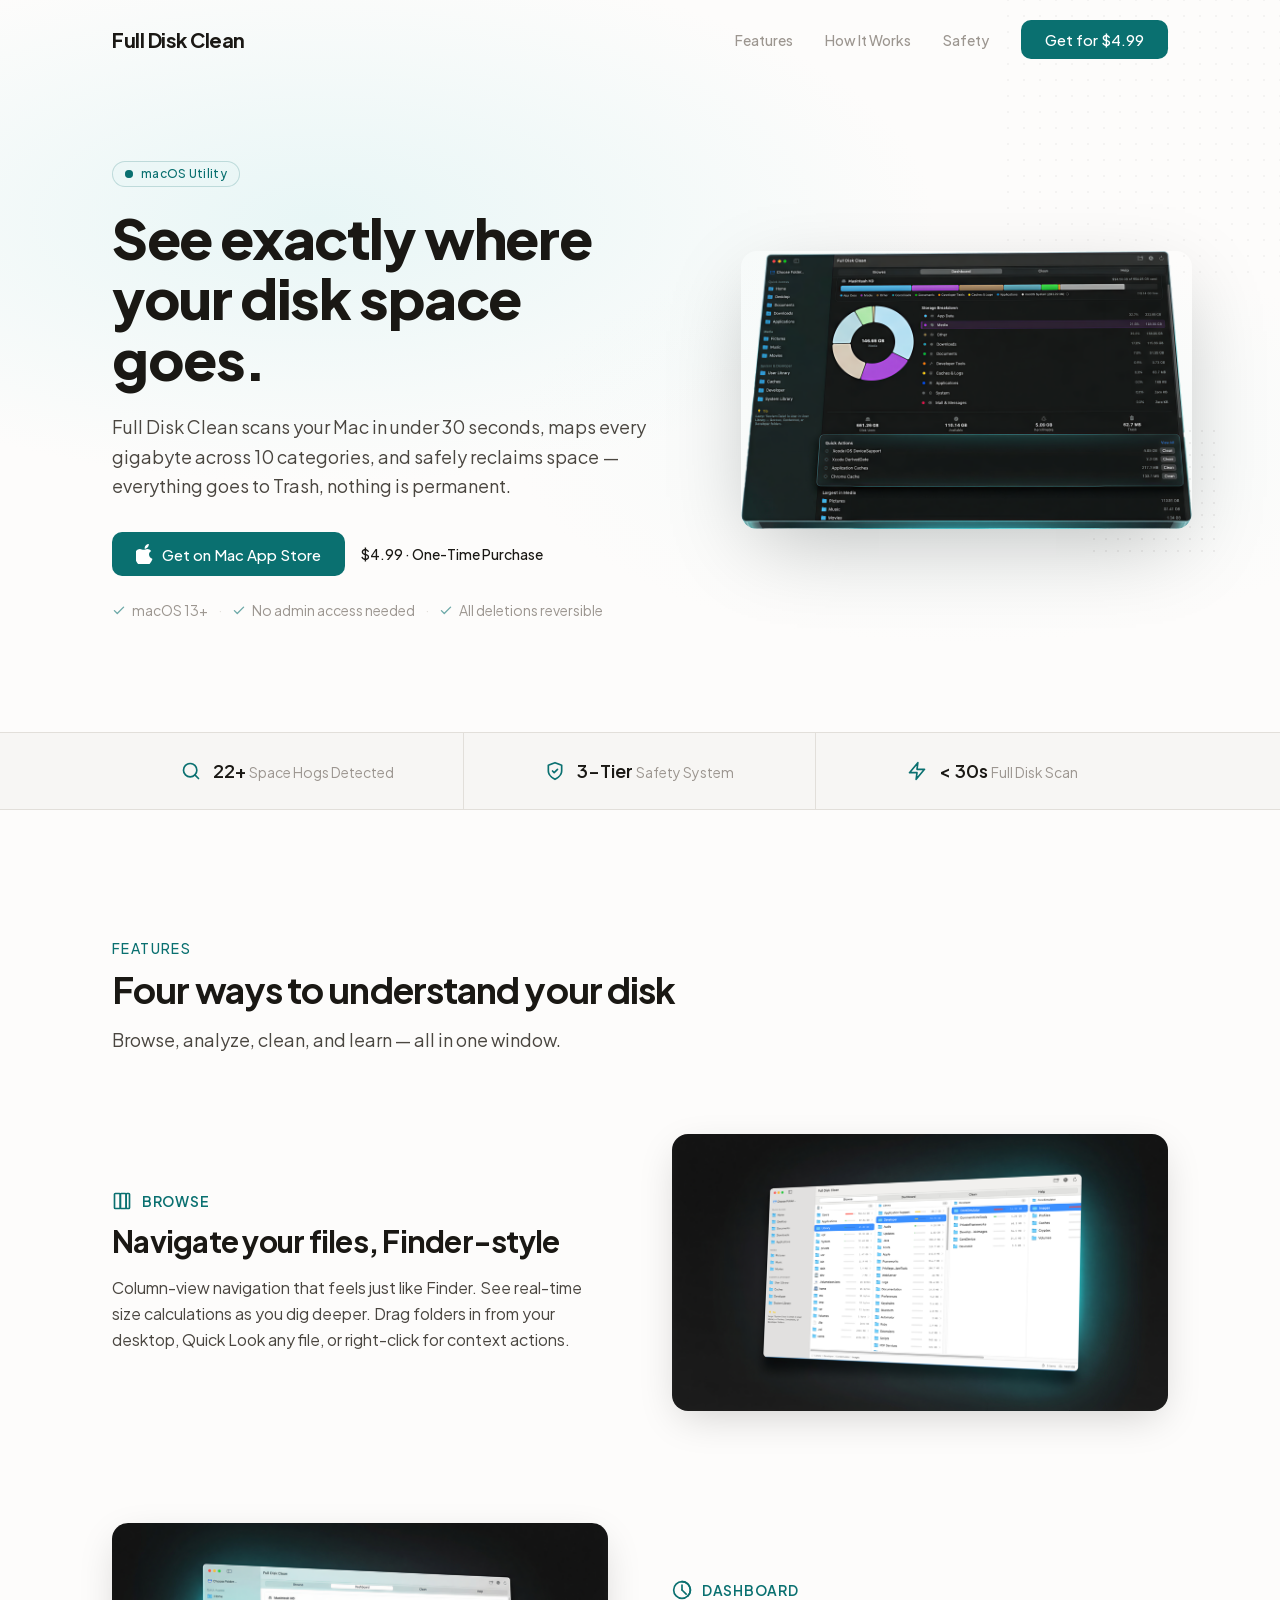
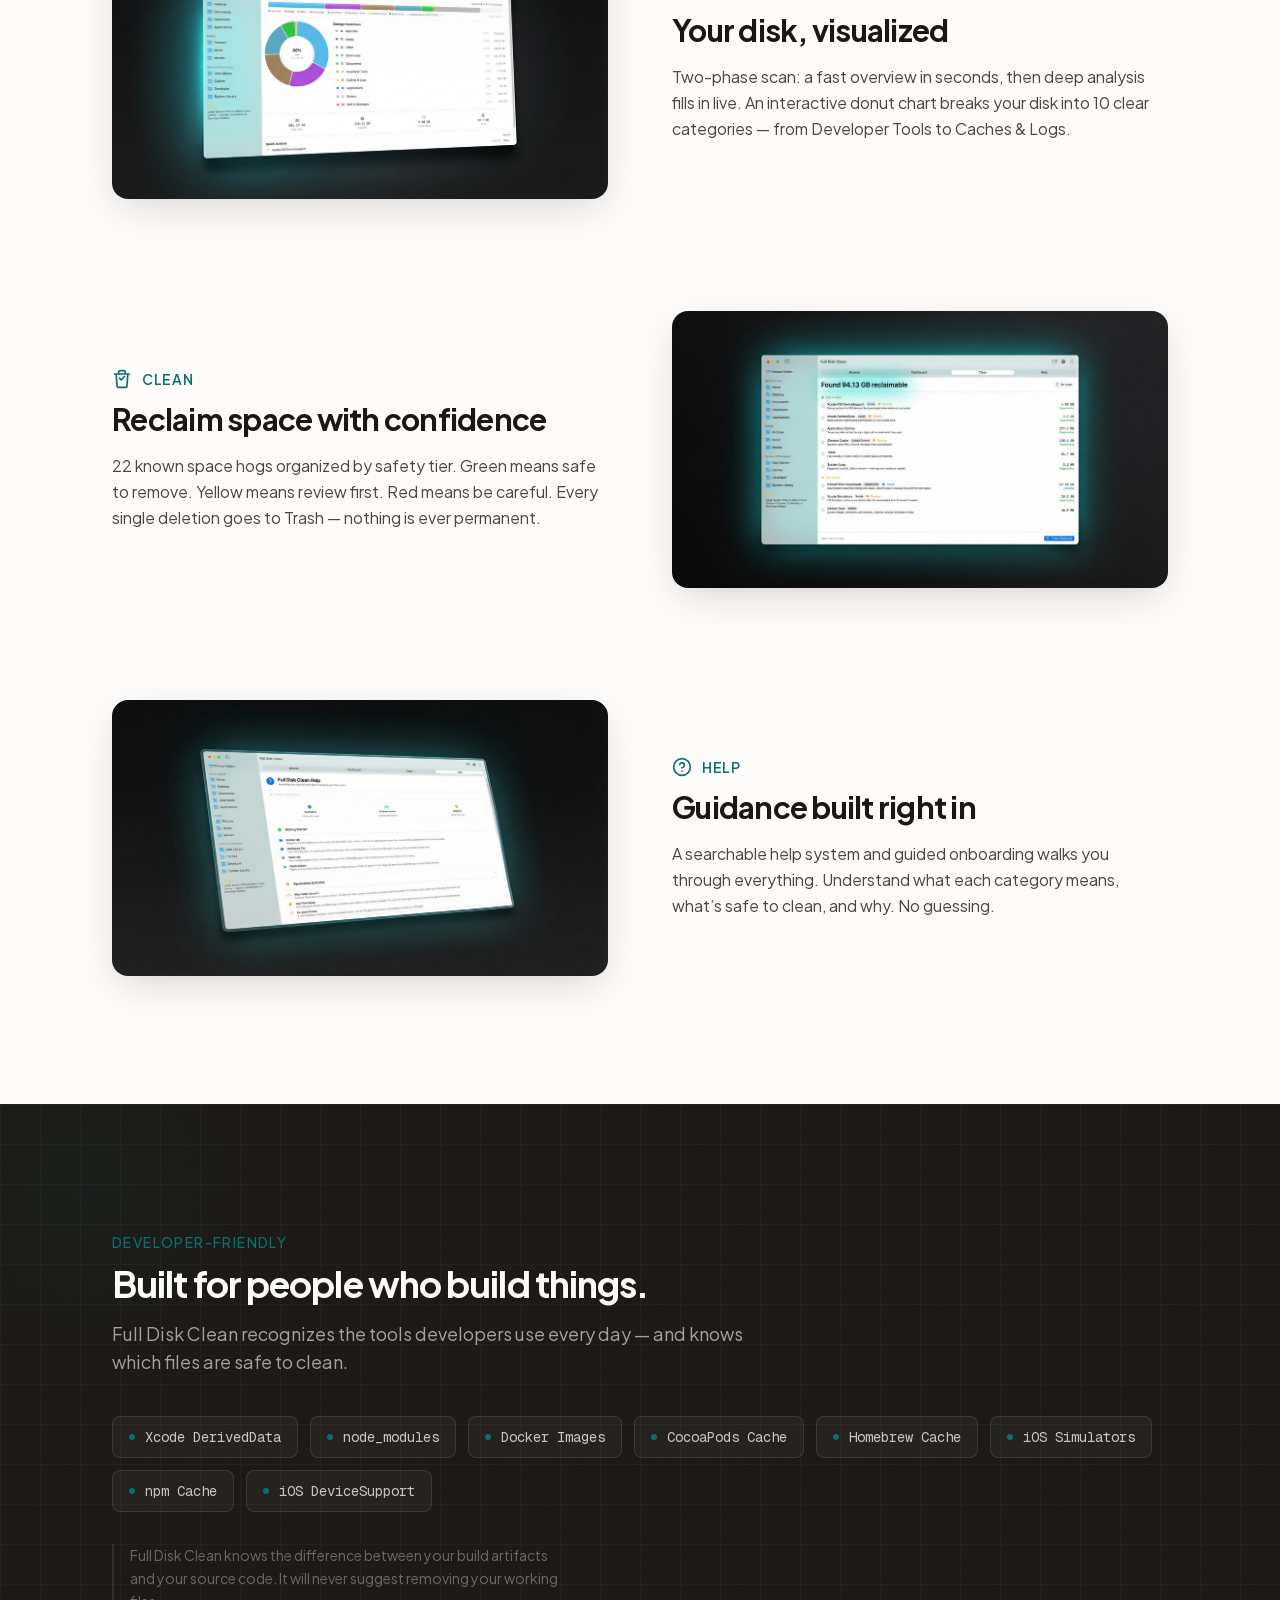
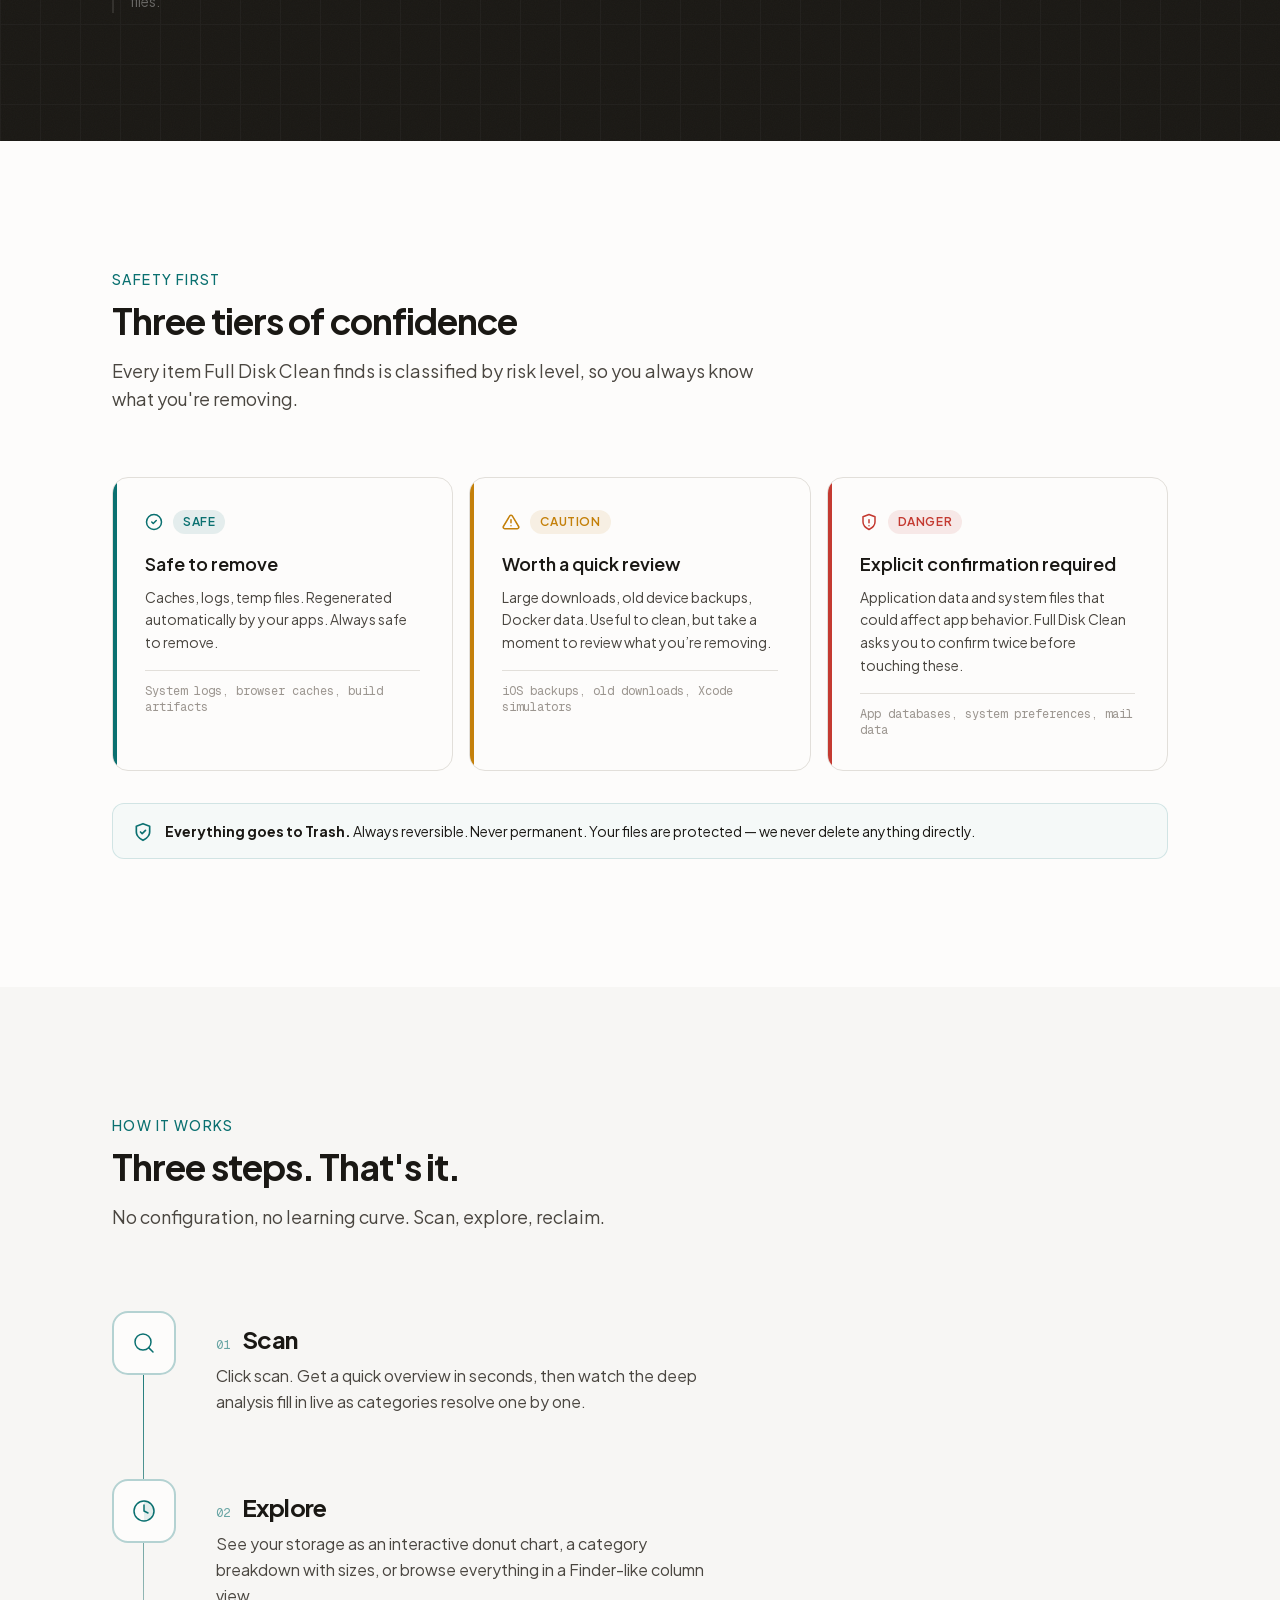
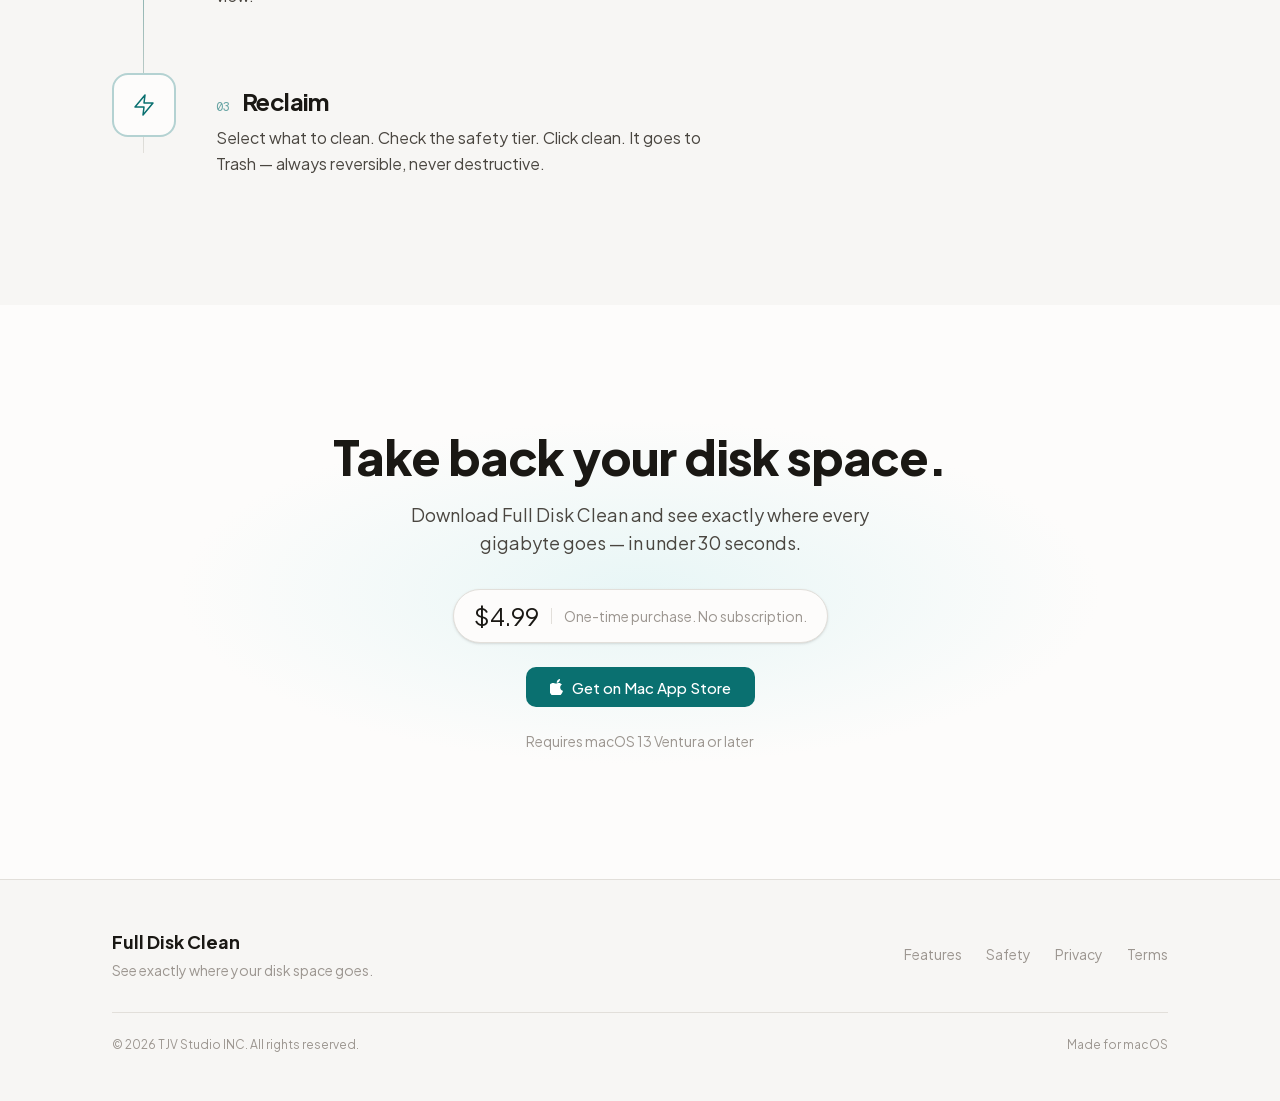
==== commit c3e3e824: "Fix undersized Apple icon in hero button" ====
--- a/index.html
+++ b/index.html
@@ -1 +1 @@
-<!DOCTYPE html><html lang="en" class="plus_jakarta_sans_6cbc0d5f-module__dx4leq__variable geist_mono_42eec60-module__Gb1_vG__variable antialiased"><head><meta charSet="utf-8"/><meta name="viewport" content="width=device-width, initial-scale=1"/><link rel="preload" href="/_next/static/media/797e433ab948586e-s.p.0.q-h669a_dqa.woff2" as="font" crossorigin="" type="font/woff2"/><link rel="preload" href="/_next/static/media/fba5a26ea33df6a3-s.p.0eehd8tgys7nv.woff2" as="font" crossorigin="" type="font/woff2"/><link rel="preload" as="image" href="/screenshots/hero.png"/><link rel="stylesheet" href="/_next/static/chunks/0b0xn584rza4w.css" data-precedence="next"/><link rel="preload" as="script" fetchPriority="low" href="/_next/static/chunks/05tsy9pxtuyv0.js"/><script src="/_next/static/chunks/0pqt~8bl3ukh4.js" async=""></script><script src="/_next/static/chunks/0174xh3wfsjm1.js" async=""></script><script src="/_next/static/chunks/0vkgb7xyv-nko.js" async=""></script><script src="/_next/static/chunks/turbopack-12_63.zowk6uw.js" async=""></script><script src="/_next/static/chunks/01xlw8hd842-c.js" async=""></script><script src="/_next/static/chunks/0d3shmwh5_nmn.js" async=""></script><script src="/_next/static/chunks/0ka051yepewro.js" async=""></script><script src="/_next/static/chunks/0hvu.fv~oq0o5.js" async=""></script><meta name="next-size-adjust" content=""/><meta name="theme-color" content="#FDFCFB" media="(prefers-color-scheme: light)"/><meta name="theme-color" content="#0D0B0A" media="(prefers-color-scheme: dark)"/><title>Full Disk Clean — See Where Your Disk Space Goes | macOS</title><meta name="description" content="A macOS utility that scans your disk in seconds, visualizes where every gigabyte goes across 10 categories, and safely reclaims space through a 3-tier safety system. $4.99 on the Mac App Store."/><meta name="application-name" content="Full Disk Clean"/><meta name="author" content="Full Disk Clean"/><meta name="keywords" content="mac disk cleaner,disk space analyzer,macOS utility,clean mac storage,disk usage visualization,free disk space mac,mac storage manager,Xcode DerivedData cleaner,mac cache cleaner,disk space visualizer mac,clean developer files mac,node_modules cleaner,macOS Ventura disk cleaner,macOS Sonoma disk cleaner,mac app store disk utility"/><meta name="creator" content="Full Disk Clean"/><meta name="publisher" content="Full Disk Clean"/><meta name="robots" content="index, follow"/><meta name="googlebot" content="index, follow, max-video-preview:-1, max-image-preview:large, max-snippet:-1"/><meta name="category" content="Utilities"/><meta name="classification" content="Disk Utility Software"/><meta name="apple-itunes-app" content="app-id=YOUR_APP_ID"/><link rel="canonical" href="https://www.fulldiskclean.com/"/><meta name="apple-mobile-web-app-title" content="Full Disk Clean"/><meta name="apple-mobile-web-app-status-bar-style" content="default"/><meta property="og:title" content="Full Disk Clean — See Where Your Disk Space Goes"/><meta property="og:description" content="Scan your Mac in seconds. Visualize every gigabyte across 10 categories. Safely reclaim space with a 3-tier safety system. $4.99 on the Mac App Store."/><meta property="og:url" content="https://www.fulldiskclean.com/"/><meta property="og:site_name" content="Full Disk Clean"/><meta property="og:locale" content="en_US"/><meta property="og:image" content="https://www.fulldiskclean.com/screenshots/hero.png"/><meta property="og:image:type" content="image/png"/><meta property="og:image:width" content="1372"/><meta property="og:image:height" content="856"/><meta property="og:image:alt" content="Full Disk Clean dashboard showing storage breakdown with donut chart and category sizes"/><meta property="og:type" content="website"/><meta name="twitter:card" content="summary_large_image"/><meta name="twitter:title" content="Full Disk Clean — See Where Your Disk Space Goes"/><meta name="twitter:description" content="Scan your Mac in seconds. Visualize every gigabyte. Safely reclaim space with a 3-tier safety system. $4.99 on the Mac App Store."/><meta name="twitter:image" content="https://www.fulldiskclean.com/screenshots/hero.png"/><link rel="icon" href="/favicon.ico?favicon.0jpqvq-a_jpmy.ico" sizes="48x48" type="image/x-icon"/><link rel="icon" href="/icon.png?icon.0tkqx.7d6882~.png" sizes="512x512" type="image/png"/><link rel="apple-touch-icon" href="/apple-icon.png?apple-icon.0tkqx.7d6882~.png" sizes="512x512" type="image/png"/><script src="/_next/static/chunks/03~yq9q893hmn.js" noModule=""></script></head><body class="min-h-screen bg-page text-body font-body"><div hidden=""><!--$--><!--/$--></div><script type="application/ld+json">{"@context":"https://schema.org","@type":"SoftwareApplication","name":"Full Disk Clean","operatingSystem":"macOS","applicationCategory":"UtilitiesApplication","offers":{"@type":"Offer","price":"4.99","priceCurrency":"USD","availability":"https://schema.org/InStock"},"description":"A macOS utility that scans your disk in seconds, visualizes where every gigabyte goes across 10 categories, and safely reclaims space through a 3-tier safety system.","screenshot":"https://www.fulldiskclean.com/screenshots/hero.png","softwareVersion":"1.0","applicationSubCategory":"Disk Utility"}</script><header class="site-header fixed top-0 left-0 right-0 z-50 py-5"><div class="mx-auto flex max-w-6xl items-center justify-between px-6 md:px-8 lg:px-12"><a class="font-display text-xl font-bold text-ink tracking-tight" href="/">Full Disk Clean</a><nav class="hidden items-center gap-8 md:flex"><a href="#features" class="text-sm font-medium text-muted transition-colors duration-200 hover:text-ink">Features</a><a href="#how-it-works" class="text-sm font-medium text-muted transition-colors duration-200 hover:text-ink">How It Works</a><a href="#safety" class="text-sm font-medium text-muted transition-colors duration-200 hover:text-ink">Safety</a><a href="https://apps.apple.com/us/app/full-disk-clean/id6760800263" class="btn btn-primary text-sm" target="_blank" rel="noopener noreferrer">Get for $4.99</a></nav><button class="flex flex-col items-center justify-center gap-[5px] p-2 md:hidden" aria-label="Open menu" aria-expanded="false"><span class="block h-[2px] w-5 bg-ink transition-all duration-200 "></span><span class="block h-[2px] w-5 bg-ink transition-opacity duration-200 "></span><span class="block h-[2px] w-5 bg-ink transition-all duration-200 "></span></button></div><div class="overflow-hidden transition-all duration-300 md:hidden max-h-0 opacity-0"><nav class="mx-auto flex max-w-6xl flex-col gap-1 px-6 pb-4 pt-2"><a href="#features" class="rounded-lg px-3 py-2.5 text-sm font-medium text-muted transition-colors hover:bg-surface hover:text-ink">Features</a><a href="#how-it-works" class="rounded-lg px-3 py-2.5 text-sm font-medium text-muted transition-colors hover:bg-surface hover:text-ink">How It Works</a><a href="#safety" class="rounded-lg px-3 py-2.5 text-sm font-medium text-muted transition-colors hover:bg-surface hover:text-ink">Safety</a><a href="https://apps.apple.com/us/app/full-disk-clean/id6760800263" class="btn btn-primary mt-2 text-sm" target="_blank" rel="noopener noreferrer">Get for $4.99</a></nav></div></header><main><section class="relative overflow-hidden pt-32 pb-20 lg:pt-40 lg:pb-28"><div class="pointer-events-none absolute inset-0 -z-10" aria-hidden="true"><div class="absolute inset-0" style="background:radial-gradient(ellipse 80% 60% at 25% 30%, var(--petrol-subtle) 0%, transparent 60%)"></div><div class="absolute inset-0" style="background:radial-gradient(ellipse 50% 40% at 75% 60%, color-mix(in srgb, var(--petrol-subtle) 40%, transparent) 0%, transparent 70%)"></div><div class="absolute -top-10 -right-10 h-80 w-80 opacity-[0.04]" style="background-image:radial-gradient(circle, var(--ink) 1px, transparent 1px);background-size:16px 16px"></div></div><div class="mx-auto grid max-w-6xl items-center gap-12 px-6 md:px-8 lg:grid-cols-[1.2fr_1fr] lg:gap-16 lg:px-12"><div class="max-w-xl"><div class="mb-5 inline-flex items-center gap-2 rounded-full border border-petrol/20 bg-petrol-subtle/50 px-3 py-1"><span class="relative flex h-2 w-2"><span class="absolute inline-flex h-full w-full animate-ping rounded-full bg-petrol opacity-40"></span><span class="relative inline-flex h-2 w-2 rounded-full bg-petrol"></span></span><span class="text-xs font-medium tracking-wide text-petrol">macOS Utility</span></div><h1 class="font-display text-4xl font-extrabold leading-[1.08] tracking-tight text-ink sm:text-5xl lg:text-[3.5rem]">See exactly where your disk space goes.</h1><p class="mt-6 text-lg leading-relaxed text-body lg:text-[1.125rem]">Full Disk Clean scans your Mac in under 30 seconds, maps every gigabyte across 10 categories, and safely reclaims space — everything goes to Trash, nothing is permanent.</p><div class="mt-8 flex flex-wrap items-center gap-4"><a href="https://apps.apple.com/us/app/full-disk-clean/id6760800263" class="btn btn-primary" target="_blank" rel="noopener noreferrer"><svg width="14" height="16" viewBox="0 0 14 17" fill="currentColor"><path d="M13.2 13.16c-.41.94-.6 1.36-1.13 2.19-.73 1.15-1.76 2.59-3.04 2.6-1.13.02-1.43-.74-2.97-.73-1.54.01-1.87.75-3 .73C1.78 17.93.76 16.6.04 15.45c-2-3.22-2.21-7-.98-9.01.88-1.43 2.26-2.27 3.54-2.27 1.32 0 2.14.74 3.23.74 1.06 0 1.7-.75 3.23-.75 1.14 0 2.36.62 3.23 1.7-2.84 1.55-2.38 5.6.91 6.69ZM9.37 2.73c.57-.73.99-1.76.84-2.81-.92.06-2 .65-2.63 1.4-.57.68-1.04 1.72-.86 2.72 1.01.03 2.05-.56 2.65-1.31Z"></path></svg>Get on Mac App Store</a><span class="text-sm font-medium text-ink">$4.99 · One-Time Purchase</span></div><div class="mt-6 flex flex-wrap items-center gap-x-1.5 gap-y-1 text-sm text-muted"><span class="flex items-center gap-x-1.5"><svg width="14" height="14" viewBox="0 0 16 16" fill="none" class="text-petrol/60"><path d="M13.25 4.75 6 12 2.75 8.75" stroke="currentColor" stroke-width="1.5" stroke-linecap="round" stroke-linejoin="round"></path></svg>macOS 13+<span class="mx-1 text-border">·</span></span><span class="flex items-center gap-x-1.5"><svg width="14" height="14" viewBox="0 0 16 16" fill="none" class="text-petrol/60"><path d="M13.25 4.75 6 12 2.75 8.75" stroke="currentColor" stroke-width="1.5" stroke-linecap="round" stroke-linejoin="round"></path></svg>No admin access needed<span class="mx-1 text-border">·</span></span><span class="flex items-center gap-x-1.5"><svg width="14" height="14" viewBox="0 0 16 16" fill="none" class="text-petrol/60"><path d="M13.25 4.75 6 12 2.75 8.75" stroke="currentColor" stroke-width="1.5" stroke-linecap="round" stroke-linejoin="round"></path></svg>All deletions reversible</span></div></div><div class="relative lg:translate-x-6"><div class="pointer-events-none absolute inset-4 -z-10 rounded-3xl opacity-60" aria-hidden="true" style="background:radial-gradient(ellipse at center, var(--petrol-subtle) 0%, transparent 70%)"></div><div class="animate-float overflow-hidden rounded-2xl shadow-[0_24px_80px_-16px_rgba(0,0,0,0.25)]"><img alt="Full Disk Clean dashboard showing storage breakdown with donut chart, category sizes, and quick actions" width="1372" height="856" decoding="async" data-nimg="1" class="block w-full h-auto" style="color:transparent" src="/screenshots/hero.png"/></div><div class="pointer-events-none absolute -right-6 -bottom-6 -z-10 h-32 w-32 opacity-[0.06]" aria-hidden="true" style="background-image:radial-gradient(circle, var(--ink) 1.5px, transparent 1.5px);background-size:12px 12px"></div></div></div></section><div class=""><section class="border-y border-border bg-surface"><div class="mx-auto grid max-w-6xl grid-cols-1 divide-y divide-border px-6 sm:grid-cols-3 sm:divide-x sm:divide-y-0 md:px-8 lg:px-12"><div class="flex items-center justify-center gap-3 py-5 sm:py-6"><span class="text-petrol"><svg width="20" height="20" viewBox="0 0 24 24" fill="none" stroke="currentColor" stroke-width="2" stroke-linecap="round" stroke-linejoin="round"><circle cx="11" cy="11" r="8"></circle><path d="m21 21-4.35-4.35"></path></svg></span><div><span class="text-lg font-semibold text-ink">22+</span> <span class="text-sm text-muted">Space Hogs Detected</span></div></div><div class="flex items-center justify-center gap-3 py-5 sm:py-6"><span class="text-petrol"><svg width="20" height="20" viewBox="0 0 24 24" fill="none" stroke="currentColor" stroke-width="2" stroke-linecap="round" stroke-linejoin="round"><path d="M12 22s8-4 8-10V5l-8-3-8 3v7c0 6 8 10 8 10z"></path><path d="m9 12 2 2 4-4"></path></svg></span><div><span class="text-lg font-semibold text-ink">3-Tier</span> <span class="text-sm text-muted">Safety System</span></div></div><div class="flex items-center justify-center gap-3 py-5 sm:py-6"><span class="text-petrol"><svg width="20" height="20" viewBox="0 0 24 24" fill="none" stroke="currentColor" stroke-width="2" stroke-linecap="round" stroke-linejoin="round"><path d="M13 2 3 14h9l-1 8 10-12h-9l1-8z"></path></svg></span><div><span class="text-lg font-semibold text-ink">&lt; 30s</span> <span class="text-sm text-muted">Full Disk Scan</span></div></div></div></section></div><div class=""><section id="features" class="py-24 lg:py-32"><div class="mx-auto max-w-6xl px-6 md:px-8 lg:px-12"><div class="max-w-2xl"><p class="mb-3 text-sm font-medium uppercase tracking-widest text-petrol">Features</p><h2 class="font-display text-3xl font-bold tracking-tight text-ink sm:text-4xl">Four ways to understand your disk</h2><p class="mt-4 text-lg text-body">Browse, analyze, clean, and learn — all in one window.</p></div><div class="mt-16 space-y-20 lg:mt-20 lg:space-y-28"><div class="grid items-center gap-8 lg:grid-cols-2 lg:gap-16 "><div class=""><div class="flex items-center gap-2.5 text-petrol"><svg width="20" height="20" viewBox="0 0 24 24" fill="none" stroke="currentColor" stroke-width="2" stroke-linecap="round" stroke-linejoin="round"><rect x="3" y="3" width="7" height="18" rx="1"></rect><rect x="10" y="3" width="7" height="18" rx="1"></rect><rect x="17" y="3" width="4" height="18" rx="1"></rect></svg><span class="text-sm font-semibold uppercase tracking-wider">Browse</span></div><h3 class="mt-3 font-display text-2xl font-bold tracking-tight text-ink sm:text-3xl">Navigate your files, Finder-style</h3><p class="mt-4 text-body leading-relaxed">Column-view navigation that feels just like Finder. See real-time size calculations as you dig deeper. Drag folders in from your desktop, Quick Look any file, or right-click for context actions.</p></div><div class=""><div class="overflow-hidden rounded-2xl shadow-[0_12px_40px_-8px_rgba(0,0,0,0.18)]"><img alt="Browse tab showing column-view file navigation with sizes" loading="lazy" width="1200" height="750" decoding="async" data-nimg="1" class="block h-auto w-full" style="color:transparent" src="/screenshots/browse.png"/></div></div></div><div class="grid items-center gap-8 lg:grid-cols-2 lg:gap-16 lg:[direction:rtl]"><div class="lg:[direction:ltr]"><div class="flex items-center gap-2.5 text-petrol"><svg width="20" height="20" viewBox="0 0 24 24" fill="none" stroke="currentColor" stroke-width="2" stroke-linecap="round" stroke-linejoin="round"><circle cx="12" cy="12" r="10"></circle><path d="M12 2a10 10 0 0 1 7.07 17.07"></path><path d="M12 12V6"></path><path d="M12 12l5 5"></path></svg><span class="text-sm font-semibold uppercase tracking-wider">Dashboard</span></div><h3 class="mt-3 font-display text-2xl font-bold tracking-tight text-ink sm:text-3xl">Your disk, visualized</h3><p class="mt-4 text-body leading-relaxed">Two-phase scan: a fast overview in seconds, then deep analysis fills in live. An interactive donut chart breaks your disk into 10 clear categories — from Developer Tools to Caches &amp; Logs.</p></div><div class="lg:[direction:ltr]"><div class="overflow-hidden rounded-2xl shadow-[0_12px_40px_-8px_rgba(0,0,0,0.18)]"><img alt="Dashboard tab showing donut chart and category breakdown" loading="lazy" width="1200" height="750" decoding="async" data-nimg="1" class="block h-auto w-full" style="color:transparent" src="/screenshots/dashboard.png"/></div></div></div><div class="grid items-center gap-8 lg:grid-cols-2 lg:gap-16 "><div class=""><div class="flex items-center gap-2.5 text-petrol"><svg width="20" height="20" viewBox="0 0 24 24" fill="none" stroke="currentColor" stroke-width="2" stroke-linecap="round" stroke-linejoin="round"><path d="M3 6h18M8 6V4a2 2 0 0 1 2-2h4a2 2 0 0 1 2 2v2M19 6l-1 14a2 2 0 0 1-2 2H8a2 2 0 0 1-2-2L5 6"></path><path d="m9 11 2 2 4-4"></path></svg><span class="text-sm font-semibold uppercase tracking-wider">Clean</span></div><h3 class="mt-3 font-display text-2xl font-bold tracking-tight text-ink sm:text-3xl">Reclaim space with confidence</h3><p class="mt-4 text-body leading-relaxed">22 known space hogs organized by safety tier. Green means safe to remove. Yellow means review first. Red means be careful. Every single deletion goes to Trash — nothing is ever permanent.</p></div><div class=""><div class="overflow-hidden rounded-2xl shadow-[0_12px_40px_-8px_rgba(0,0,0,0.18)]"><img alt="Clean tab showing space hogs with safety tier indicators" loading="lazy" width="1200" height="750" decoding="async" data-nimg="1" class="block h-auto w-full" style="color:transparent" src="/screenshots/clean.png"/></div></div></div><div class="grid items-center gap-8 lg:grid-cols-2 lg:gap-16 lg:[direction:rtl]"><div class="lg:[direction:ltr]"><div class="flex items-center gap-2.5 text-petrol"><svg width="20" height="20" viewBox="0 0 24 24" fill="none" stroke="currentColor" stroke-width="2" stroke-linecap="round" stroke-linejoin="round"><circle cx="12" cy="12" r="10"></circle><path d="M9.09 9a3 3 0 0 1 5.83 1c0 2-3 3-3 3"></path><path d="M12 17h.01"></path></svg><span class="text-sm font-semibold uppercase tracking-wider">Help</span></div><h3 class="mt-3 font-display text-2xl font-bold tracking-tight text-ink sm:text-3xl">Guidance built right in</h3><p class="mt-4 text-body leading-relaxed">A searchable help system and guided onboarding walks you through everything. Understand what each category means, what’s safe to clean, and why. No guessing.</p></div><div class="lg:[direction:ltr]"><div class="overflow-hidden rounded-2xl shadow-[0_12px_40px_-8px_rgba(0,0,0,0.18)]"><img alt="Help tab with searchable content and onboarding guide" loading="lazy" width="1200" height="750" decoding="async" data-nimg="1" class="block h-auto w-full" style="color:transparent" src="/screenshots/help.png"/></div></div></div></div></div></section></div><div class=""><section class="grain-overlay relative overflow-hidden bg-ink py-24 lg:py-32"><div class="pointer-events-none absolute inset-0 opacity-[0.03]" aria-hidden="true" style="background-image:linear-gradient(var(--page) 1px, transparent 1px), linear-gradient(90deg, var(--page) 1px, transparent 1px);background-size:40px 40px"></div><div class="pointer-events-none absolute -top-20 -left-20 h-80 w-80 opacity-[0.06]" aria-hidden="true" style="background:radial-gradient(circle, var(--petrol) 0%, transparent 70%)"></div><div class="relative mx-auto max-w-6xl px-6 md:px-8 lg:px-12"><div class="max-w-2xl"><p class="mb-3 text-sm font-medium uppercase tracking-widest text-petrol">Developer-Friendly</p><h2 class="font-display text-3xl font-bold tracking-tight text-page sm:text-4xl">Built for people who build things.</h2><p class="mt-4 text-lg text-page/60">Full Disk Clean recognizes the tools developers use every day — and knows which files are safe to clean.</p></div><div class="mt-10 flex flex-wrap gap-3"><span class="group inline-flex items-center gap-2.5 rounded-lg border border-page/10 bg-page/[0.04] px-4 py-2.5 font-mono text-sm text-page/75 transition-all duration-200 hover:border-petrol/40 hover:bg-petrol/10 hover:text-petrol"><span class="h-1.5 w-1.5 rounded-full bg-petrol transition-transform duration-200 group-hover:scale-150"></span>Xcode DerivedData</span><span class="group inline-flex items-center gap-2.5 rounded-lg border border-page/10 bg-page/[0.04] px-4 py-2.5 font-mono text-sm text-page/75 transition-all duration-200 hover:border-petrol/40 hover:bg-petrol/10 hover:text-petrol"><span class="h-1.5 w-1.5 rounded-full bg-petrol transition-transform duration-200 group-hover:scale-150"></span>node_modules</span><span class="group inline-flex items-center gap-2.5 rounded-lg border border-page/10 bg-page/[0.04] px-4 py-2.5 font-mono text-sm text-page/75 transition-all duration-200 hover:border-petrol/40 hover:bg-petrol/10 hover:text-petrol"><span class="h-1.5 w-1.5 rounded-full bg-petrol transition-transform duration-200 group-hover:scale-150"></span>Docker Images</span><span class="group inline-flex items-center gap-2.5 rounded-lg border border-page/10 bg-page/[0.04] px-4 py-2.5 font-mono text-sm text-page/75 transition-all duration-200 hover:border-petrol/40 hover:bg-petrol/10 hover:text-petrol"><span class="h-1.5 w-1.5 rounded-full bg-petrol transition-transform duration-200 group-hover:scale-150"></span>CocoaPods Cache</span><span class="group inline-flex items-center gap-2.5 rounded-lg border border-page/10 bg-page/[0.04] px-4 py-2.5 font-mono text-sm text-page/75 transition-all duration-200 hover:border-petrol/40 hover:bg-petrol/10 hover:text-petrol"><span class="h-1.5 w-1.5 rounded-full bg-petrol transition-transform duration-200 group-hover:scale-150"></span>Homebrew Cache</span><span class="group inline-flex items-center gap-2.5 rounded-lg border border-page/10 bg-page/[0.04] px-4 py-2.5 font-mono text-sm text-page/75 transition-all duration-200 hover:border-petrol/40 hover:bg-petrol/10 hover:text-petrol"><span class="h-1.5 w-1.5 rounded-full bg-petrol transition-transform duration-200 group-hover:scale-150"></span>iOS Simulators</span><span class="group inline-flex items-center gap-2.5 rounded-lg border border-page/10 bg-page/[0.04] px-4 py-2.5 font-mono text-sm text-page/75 transition-all duration-200 hover:border-petrol/40 hover:bg-petrol/10 hover:text-petrol"><span class="h-1.5 w-1.5 rounded-full bg-petrol transition-transform duration-200 group-hover:scale-150"></span>npm Cache</span><span class="group inline-flex items-center gap-2.5 rounded-lg border border-page/10 bg-page/[0.04] px-4 py-2.5 font-mono text-sm text-page/75 transition-all duration-200 hover:border-petrol/40 hover:bg-petrol/10 hover:text-petrol"><span class="h-1.5 w-1.5 rounded-full bg-petrol transition-transform duration-200 group-hover:scale-150"></span>iOS DeviceSupport</span></div><p class="mt-8 max-w-md border-l-2 border-page/10 pl-4 text-sm leading-relaxed text-page/35">Full Disk Clean knows the difference between your build artifacts and your source code. It will never suggest removing your working files.</p></div></section></div><div class=""><section id="safety" class="py-24 lg:py-32"><div class="mx-auto max-w-6xl px-6 md:px-8 lg:px-12"><div class="max-w-2xl"><p class="mb-3 text-sm font-medium uppercase tracking-widest text-petrol">Safety First</p><h2 class="font-display text-3xl font-bold tracking-tight text-ink sm:text-4xl">Three tiers of confidence</h2><p class="mt-4 text-lg text-body">Every item Full Disk Clean finds is classified by risk level, so you always know what you&#x27;re removing.</p></div><div class="mt-12 grid gap-4 sm:grid-cols-3 lg:mt-16"><div class="group relative overflow-hidden rounded-2xl border border-border bg-page p-6 transition-shadow duration-300 hover:shadow-lg lg:p-8"><div class="absolute top-0 left-0 h-full w-1 transition-all duration-300 group-hover:w-1.5" style="background-color:var(--safe)"></div><div class="flex items-center gap-2.5"><span style="color:var(--safe)"><svg width="18" height="18" viewBox="0 0 24 24" fill="none" stroke="currentColor" stroke-width="2" stroke-linecap="round" stroke-linejoin="round"><path d="m9 12 2 2 4-4"></path><circle cx="12" cy="12" r="10"></circle></svg></span><span class="inline-flex items-center rounded-full px-2.5 py-1 text-xs font-semibold uppercase tracking-wider" style="color:var(--safe);background-color:color-mix(in srgb, var(--safe) 10%, transparent)">Safe</span></div><h3 class="mt-4 text-lg font-semibold text-ink">Safe to remove</h3><p class="mt-2 text-sm leading-relaxed text-body">Caches, logs, temp files. Regenerated automatically by your apps. Always safe to remove.</p><p class="mt-4 border-t border-border pt-3 font-mono text-xs text-muted">System logs, browser caches, build artifacts</p></div><div class="group relative overflow-hidden rounded-2xl border border-border bg-page p-6 transition-shadow duration-300 hover:shadow-lg lg:p-8"><div class="absolute top-0 left-0 h-full w-1 transition-all duration-300 group-hover:w-1.5" style="background-color:var(--caution)"></div><div class="flex items-center gap-2.5"><span style="color:var(--caution)"><svg width="18" height="18" viewBox="0 0 24 24" fill="none" stroke="currentColor" stroke-width="2" stroke-linecap="round" stroke-linejoin="round"><path d="M12 9v4M12 17h.01"></path><path d="M10.29 3.86 1.82 18a2 2 0 0 0 1.71 3h16.94a2 2 0 0 0 1.71-3L13.71 3.86a2 2 0 0 0-3.42 0z"></path></svg></span><span class="inline-flex items-center rounded-full px-2.5 py-1 text-xs font-semibold uppercase tracking-wider" style="color:var(--caution);background-color:color-mix(in srgb, var(--caution) 10%, transparent)">Caution</span></div><h3 class="mt-4 text-lg font-semibold text-ink">Worth a quick review</h3><p class="mt-2 text-sm leading-relaxed text-body">Large downloads, old device backups, Docker data. Useful to clean, but take a moment to review what you’re removing.</p><p class="mt-4 border-t border-border pt-3 font-mono text-xs text-muted">iOS backups, old downloads, Xcode simulators</p></div><div class="group relative overflow-hidden rounded-2xl border border-border bg-page p-6 transition-shadow duration-300 hover:shadow-lg lg:p-8"><div class="absolute top-0 left-0 h-full w-1 transition-all duration-300 group-hover:w-1.5" style="background-color:var(--danger)"></div><div class="flex items-center gap-2.5"><span style="color:var(--danger)"><svg width="18" height="18" viewBox="0 0 24 24" fill="none" stroke="currentColor" stroke-width="2" stroke-linecap="round" stroke-linejoin="round"><path d="M12 22s8-4 8-10V5l-8-3-8 3v7c0 6 8 10 8 10z"></path><path d="M12 9v4M12 17h.01"></path></svg></span><span class="inline-flex items-center rounded-full px-2.5 py-1 text-xs font-semibold uppercase tracking-wider" style="color:var(--danger);background-color:color-mix(in srgb, var(--danger) 10%, transparent)">Danger</span></div><h3 class="mt-4 text-lg font-semibold text-ink">Explicit confirmation required</h3><p class="mt-2 text-sm leading-relaxed text-body">Application data and system files that could affect app behavior. Full Disk Clean asks you to confirm twice before touching these.</p><p class="mt-4 border-t border-border pt-3 font-mono text-xs text-muted">App databases, system preferences, mail data</p></div></div><div class="mt-8 flex items-start gap-3 rounded-xl border border-petrol/15 bg-petrol-subtle/40 px-5 py-4"><svg width="20" height="20" viewBox="0 0 24 24" fill="none" stroke="currentColor" stroke-width="2" stroke-linecap="round" stroke-linejoin="round" class="mt-0.5 shrink-0 text-petrol"><path d="M12 22s8-4 8-10V5l-8-3-8 3v7c0 6 8 10 8 10z"></path><path d="m9 12 2 2 4-4"></path></svg><p class="text-sm leading-relaxed text-ink"><strong>Everything goes to Trash.</strong> Always reversible. Never permanent. Your files are protected — we never delete anything directly.</p></div></div></section></div><div class=""><section id="how-it-works" class="bg-surface py-24 lg:py-32"><div class="mx-auto max-w-6xl px-6 md:px-8 lg:px-12"><div class="max-w-2xl"><p class="mb-3 text-sm font-medium uppercase tracking-widest text-petrol">How It Works</p><h2 class="font-display text-3xl font-bold tracking-tight text-ink sm:text-4xl">Three steps. That&#x27;s it.</h2><p class="mt-4 text-lg text-body">No configuration, no learning curve. Scan, explore, reclaim.</p></div><div class="relative mt-16 lg:mt-20"><div class="absolute top-6 left-7 hidden h-[calc(100%-3rem)] w-px lg:left-[31px] lg:block" aria-hidden="true" style="background:linear-gradient(to bottom, var(--petrol) 0%, var(--border) 100%)"></div><div class="space-y-14 lg:space-y-16"><div class="group relative flex gap-6 lg:gap-10"><div class="relative z-10 flex h-14 w-14 shrink-0 items-center justify-center rounded-2xl border-2 border-petrol/30 bg-page text-petrol transition-colors duration-200 group-hover:border-petrol group-hover:bg-petrol-subtle lg:h-16 lg:w-16"><svg width="24" height="24" viewBox="0 0 24 24" fill="none" stroke="currentColor" stroke-width="1.5" stroke-linecap="round" stroke-linejoin="round"><circle cx="11" cy="11" r="8"></circle><path d="m21 21-4.35-4.35"></path></svg></div><div class="pt-2 lg:pt-3"><div class="flex items-baseline gap-3"><span class="font-mono text-xs text-petrol/60">0<!-- -->1</span><h3 class="font-display text-2xl font-bold tracking-tight text-ink">Scan</h3></div><p class="mt-2 max-w-lg text-body leading-relaxed">Click scan. Get a quick overview in seconds, then watch the deep analysis fill in live as categories resolve one by one.</p></div></div><div class="group relative flex gap-6 lg:gap-10"><div class="relative z-10 flex h-14 w-14 shrink-0 items-center justify-center rounded-2xl border-2 border-petrol/30 bg-page text-petrol transition-colors duration-200 group-hover:border-petrol group-hover:bg-petrol-subtle lg:h-16 lg:w-16"><svg width="24" height="24" viewBox="0 0 24 24" fill="none" stroke="currentColor" stroke-width="1.5" stroke-linecap="round" stroke-linejoin="round"><circle cx="12" cy="12" r="10"></circle><path d="M12 2a10 10 0 0 1 0 20" fill="currentColor" opacity="0.1"></path><path d="M12 6v6l4 2"></path></svg></div><div class="pt-2 lg:pt-3"><div class="flex items-baseline gap-3"><span class="font-mono text-xs text-petrol/60">0<!-- -->2</span><h3 class="font-display text-2xl font-bold tracking-tight text-ink">Explore</h3></div><p class="mt-2 max-w-lg text-body leading-relaxed">See your storage as an interactive donut chart, a category breakdown with sizes, or browse everything in a Finder-like column view.</p></div></div><div class="group relative flex gap-6 lg:gap-10"><div class="relative z-10 flex h-14 w-14 shrink-0 items-center justify-center rounded-2xl border-2 border-petrol/30 bg-page text-petrol transition-colors duration-200 group-hover:border-petrol group-hover:bg-petrol-subtle lg:h-16 lg:w-16"><svg width="24" height="24" viewBox="0 0 24 24" fill="none" stroke="currentColor" stroke-width="1.5" stroke-linecap="round" stroke-linejoin="round"><path d="M13 2 3 14h9l-1 8 10-12h-9l1-8z"></path></svg></div><div class="pt-2 lg:pt-3"><div class="flex items-baseline gap-3"><span class="font-mono text-xs text-petrol/60">0<!-- -->3</span><h3 class="font-display text-2xl font-bold tracking-tight text-ink">Reclaim</h3></div><p class="mt-2 max-w-lg text-body leading-relaxed">Select what to clean. Check the safety tier. Click clean. It goes to Trash — always reversible, never destructive.</p></div></div></div></div></div></section></div><div class=""><section id="download" class="relative overflow-hidden py-24 lg:py-32"><div class="pointer-events-none absolute inset-0 -z-10" aria-hidden="true"><div class="absolute inset-0" style="background:radial-gradient(ellipse 60% 50% at 50% 50%, var(--petrol-subtle) 0%, transparent 60%)"></div></div><div class="mx-auto max-w-6xl px-6 text-center md:px-8 lg:px-12"><h2 class="font-display text-3xl font-extrabold tracking-tight text-ink sm:text-4xl lg:text-5xl">Take back your disk space.</h2><p class="mx-auto mt-5 max-w-lg text-lg text-body">Download Full Disk Clean and see exactly where every gigabyte goes — in under 30 seconds.</p><div class="mt-8 inline-flex items-center gap-3 rounded-full border border-border bg-page px-5 py-2.5 shadow-sm"><span class="font-display text-2xl text-ink">$4.99</span><span class="h-4 w-px bg-border"></span><span class="text-sm text-muted">One-time purchase. No subscription.</span></div><div class="mt-6 flex flex-wrap items-center justify-center gap-3"><a href="https://apps.apple.com/us/app/full-disk-clean/id6760800263" class="btn btn-primary" target="_blank" rel="noopener noreferrer"><svg width="14" height="16" viewBox="0 0 14 17" fill="currentColor"><path d="M13.2 13.16c-.41.94-.6 1.36-1.13 2.19-.73 1.15-1.76 2.59-3.04 2.6-1.13.02-1.43-.74-2.97-.73-1.54.01-1.87.75-3 .73C1.78 17.93.76 16.6.04 15.45c-2-3.22-2.21-7-.98-9.01.88-1.43 2.26-2.27 3.54-2.27 1.32 0 2.14.74 3.23.74 1.06 0 1.7-.75 3.23-.75 1.14 0 2.36.62 3.23 1.7-2.84 1.55-2.38 5.6.91 6.69ZM9.37 2.73c.57-.73.99-1.76.84-2.81-.92.06-2 .65-2.63 1.4-.57.68-1.04 1.72-.86 2.72 1.01.03 2.05-.56 2.65-1.31Z"></path></svg>Get on Mac App Store</a></div><p class="mt-6 text-sm text-muted">Requires macOS 13 Ventura or later</p></div></section></div></main><footer class="border-t border-border bg-surface"><div class="mx-auto max-w-6xl px-6 py-12 md:px-8 lg:px-12"><div class="flex flex-col items-start justify-between gap-8 md:flex-row md:items-center"><div><span class="font-display text-lg font-bold text-ink">Full Disk Clean</span><p class="mt-1 text-sm text-muted">See exactly where your disk space goes.</p></div><nav class="flex flex-wrap gap-x-6 gap-y-2"><a href="#features" class="text-sm text-muted transition-colors hover:text-ink">Features</a><a href="#safety" class="text-sm text-muted transition-colors hover:text-ink">Safety</a><a href="/privacy" class="text-sm text-muted transition-colors hover:text-ink">Privacy</a><a href="/terms" class="text-sm text-muted transition-colors hover:text-ink">Terms</a></nav></div><div class="mt-8 flex flex-col items-start justify-between gap-2 border-t border-border pt-6 text-xs text-muted md:flex-row md:items-center"><p>© <!-- -->2026<!-- --> TJV Studio INC. All rights reserved.</p><p>Made for macOS</p></div></div></footer><!--$--><!--/$--><script src="/_next/static/chunks/05tsy9pxtuyv0.js" id="_R_" async=""></script><script>(self.__next_f=self.__next_f||[]).push([0])</script><script>self.__next_f.push([1,"1:\"$Sreact.fragment\"\n2:I[39756,[\"/_next/static/chunks/01xlw8hd842-c.js\",\"/_next/static/chunks/0d3shmwh5_nmn.js\"],\"default\"]\n3:I[37457,[\"/_next/static/chunks/01xlw8hd842-c.js\",\"/_next/static/chunks/0d3shmwh5_nmn.js\"],\"default\"]\n4:I[94639,[\"/_next/static/chunks/01xlw8hd842-c.js\",\"/_next/static/chunks/0d3shmwh5_nmn.js\",\"/_next/static/chunks/0ka051yepewro.js\",\"/_next/static/chunks/0hvu.fv~oq0o5.js\"],\"default\"]\n16:I[68027,[\"/_next/static/chunks/01xlw8hd842-c.js\",\"/_next/static/chunks/0d3shmwh5_nmn.js\"],\"default\",1]\n:HL[\"/_next/static/chunks/0b0xn584rza4w.css\",\"style\"]\n:HL[\"/_next/static/media/797e433ab948586e-s.p.0.q-h669a_dqa.woff2\",\"font\",{\"crossOrigin\":\"\",\"type\":\"font/woff2\"}]\n:HL[\"/_next/static/media/fba5a26ea33df6a3-s.p.0eehd8tgys7nv.woff2\",\"font\",{\"crossOrigin\":\"\",\"type\":\"font/woff2\"}]\n"])</script><script>self.__next_f.push([1,"0:{\"P\":null,\"c\":[\"\",\"\"],\"q\":\"\",\"i\":false,\"f\":[[[\"\",{\"children\":[\"__PAGE__\",{}]},\"$undefined\",\"$undefined\",16],[[\"$\",\"$1\",\"c\",{\"children\":[[[\"$\",\"link\",\"0\",{\"rel\":\"stylesheet\",\"href\":\"/_next/static/chunks/0b0xn584rza4w.css\",\"precedence\":\"next\",\"crossOrigin\":\"$undefined\",\"nonce\":\"$undefined\"}],[\"$\",\"script\",\"script-0\",{\"src\":\"/_next/static/chunks/01xlw8hd842-c.js\",\"async\":true,\"nonce\":\"$undefined\"}],[\"$\",\"script\",\"script-1\",{\"src\":\"/_next/static/chunks/0d3shmwh5_nmn.js\",\"async\":true,\"nonce\":\"$undefined\"}]],[\"$\",\"html\",null,{\"lang\":\"en\",\"className\":\"plus_jakarta_sans_6cbc0d5f-module__dx4leq__variable geist_mono_42eec60-module__Gb1_vG__variable antialiased\",\"children\":[[\"$\",\"head\",null,{}],[\"$\",\"body\",null,{\"className\":\"min-h-screen bg-page text-body font-body\",\"children\":[\"$\",\"$L2\",null,{\"parallelRouterKey\":\"children\",\"error\":\"$undefined\",\"errorStyles\":\"$undefined\",\"errorScripts\":\"$undefined\",\"template\":[\"$\",\"$L3\",null,{}],\"templateStyles\":\"$undefined\",\"templateScripts\":\"$undefined\",\"notFound\":[[[\"$\",\"title\",null,{\"children\":\"404: This page could not be found.\"}],[\"$\",\"div\",null,{\"style\":{\"fontFamily\":\"system-ui,\\\"Segoe UI\\\",Roboto,Helvetica,Arial,sans-serif,\\\"Apple Color Emoji\\\",\\\"Segoe UI Emoji\\\"\",\"height\":\"100vh\",\"textAlign\":\"center\",\"display\":\"flex\",\"flexDirection\":\"column\",\"alignItems\":\"center\",\"justifyContent\":\"center\"},\"children\":[\"$\",\"div\",null,{\"children\":[[\"$\",\"style\",null,{\"dangerouslySetInnerHTML\":{\"__html\":\"body{color:#000;background:#fff;margin:0}.next-error-h1{border-right:1px solid rgba(0,0,0,.3)}@media (prefers-color-scheme:dark){body{color:#fff;background:#000}.next-error-h1{border-right:1px solid rgba(255,255,255,.3)}}\"}}],[\"$\",\"h1\",null,{\"className\":\"next-error-h1\",\"style\":{\"display\":\"inline-block\",\"margin\":\"0 20px 0 0\",\"padding\":\"0 23px 0 0\",\"fontSize\":24,\"fontWeight\":500,\"verticalAlign\":\"top\",\"lineHeight\":\"49px\"},\"children\":404}],[\"$\",\"div\",null,{\"style\":{\"display\":\"inline-block\"},\"children\":[\"$\",\"h2\",null,{\"style\":{\"fontSize\":14,\"fontWeight\":400,\"lineHeight\":\"49px\",\"margin\":0},\"children\":\"This page could not be found.\"}]}]]}]}]],[]],\"forbidden\":\"$undefined\",\"unauthorized\":\"$undefined\"}]}]]}]]}],{\"children\":[[\"$\",\"$1\",\"c\",{\"children\":[[[\"$\",\"script\",null,{\"type\":\"application/ld+json\",\"dangerouslySetInnerHTML\":{\"__html\":\"{\\\"@context\\\":\\\"https://schema.org\\\",\\\"@type\\\":\\\"SoftwareApplication\\\",\\\"name\\\":\\\"Full Disk Clean\\\",\\\"operatingSystem\\\":\\\"macOS\\\",\\\"applicationCategory\\\":\\\"UtilitiesApplication\\\",\\\"offers\\\":{\\\"@type\\\":\\\"Offer\\\",\\\"price\\\":\\\"4.99\\\",\\\"priceCurrency\\\":\\\"USD\\\",\\\"availability\\\":\\\"https://schema.org/InStock\\\"},\\\"description\\\":\\\"A macOS utility that scans your disk in seconds, visualizes where every gigabyte goes across 10 categories, and safely reclaims space through a 3-tier safety system.\\\",\\\"screenshot\\\":\\\"https://www.fulldiskclean.com/screenshots/hero.png\\\",\\\"softwareVersion\\\":\\\"1.0\\\",\\\"applicationSubCategory\\\":\\\"Disk Utility\\\"}\"}}],[\"$\",\"$L4\",null,{}],[\"$\",\"main\",null,{\"children\":[[\"$\",\"section\",null,{\"className\":\"relative overflow-hidden pt-32 pb-20 lg:pt-40 lg:pb-28\",\"children\":[[\"$\",\"div\",null,{\"className\":\"pointer-events-none absolute inset-0 -z-10\",\"aria-hidden\":\"true\",\"children\":[[\"$\",\"div\",null,{\"className\":\"absolute inset-0\",\"style\":{\"background\":\"radial-gradient(ellipse 80% 60% at 25% 30%, var(--petrol-subtle) 0%, transparent 60%)\"}}],[\"$\",\"div\",null,{\"className\":\"absolute inset-0\",\"style\":{\"background\":\"radial-gradient(ellipse 50% 40% at 75% 60%, color-mix(in srgb, var(--petrol-subtle) 40%, transparent) 0%, transparent 70%)\"}}],[\"$\",\"div\",null,{\"className\":\"absolute -top-10 -right-10 h-80 w-80 opacity-[0.04]\",\"style\":{\"backgroundImage\":\"radial-gradient(circle, var(--ink) 1px, transparent 1px)\",\"backgroundSize\":\"16px 16px\"}}]]}],[\"$\",\"div\",null,{\"className\":\"mx-auto grid max-w-6xl items-center gap-12 px-6 md:px-8 lg:grid-cols-[1.2fr_1fr] lg:gap-16 lg:px-12\",\"children\":[[\"$\",\"div\",null,{\"className\":\"max-w-xl\",\"children\":[[\"$\",\"div\",null,{\"className\":\"mb-5 inline-flex items-center gap-2 rounded-full border border-petrol/20 bg-petrol-subtle/50 px-3 py-1\",\"children\":[[\"$\",\"span\",null,{\"className\":\"relative flex h-2 w-2\",\"children\":[[\"$\",\"span\",null,{\"className\":\"absolute inline-flex h-full w-full animate-ping rounded-full bg-petrol opacity-40\"}],[\"$\",\"span\",null,{\"className\":\"relative inline-flex h-2 w-2 rounded-full bg-petrol\"}]]}],\"$L5\"]}],\"$L6\",\"$L7\",\"$L8\",\"$L9\"]}],\"$La\"]}]]}],\"$Lb\",\"$Lc\",\"$Ld\",\"$Le\",\"$Lf\",\"$L10\"]}],\"$L11\"],[\"$L12\",\"$L13\"],\"$L14\"]}],{},null,false,null]},null,false,null],\"$L15\",false]],\"m\":\"$undefined\",\"G\":[\"$16\",[\"$L17\"]],\"S\":true,\"h\":null,\"s\":\"$undefined\",\"l\":\"$undefined\",\"p\":\"$undefined\",\"d\":\"$undefined\",\"b\":\"If_zVuD1fjmlIsNlKcZeP\"}\n"])</script><script>self.__next_f.push([1,"18:I[5500,[\"/_next/static/chunks/01xlw8hd842-c.js\",\"/_next/static/chunks/0d3shmwh5_nmn.js\",\"/_next/static/chunks/0ka051yepewro.js\",\"/_next/static/chunks/0hvu.fv~oq0o5.js\"],\"Image\"]\n19:I[27561,[\"/_next/static/chunks/01xlw8hd842-c.js\",\"/_next/static/chunks/0d3shmwh5_nmn.js\",\"/_next/static/chunks/0ka051yepewro.js\",\"/_next/static/chunks/0hvu.fv~oq0o5.js\"],\"default\"]\n2a:I[97367,[\"/_next/static/chunks/01xlw8hd842-c.js\",\"/_next/static/chunks/0d3shmwh5_nmn.js\"],\"OutletBoundary\"]\n2b:\"$Sreact.suspense\"\n2d:I[97367,[\"/_next/static/chunks/01xlw8hd842-c.js\",\"/_next/static/chunks/0d3shmwh5_nmn.js\"],\"ViewportBoundary\"]\n2f:I[97367,[\"/_next/static/chunks/01xlw8hd842-c.js\",\"/_next/static/chunks/0d3shmwh5_nmn.js\"],\"MetadataBoundary\"]\n5:[\"$\",\"span\",null,{\"className\":\"text-xs font-medium tracking-wide text-petrol\",\"children\":\"macOS Utility\"}]\n6:[\"$\",\"h1\",null,{\"className\":\"font-display text-4xl font-extrabold leading-[1.08] tracking-tight text-ink sm:text-5xl lg:text-[3.5rem]\",\"children\":\"See exactly where your disk space goes.\"}]\n7:[\"$\",\"p\",null,{\"className\":\"mt-6 text-lg leading-relaxed text-body lg:text-[1.125rem]\",\"children\":\"Full Disk Clean scans your Mac in under 30 seconds, maps every gigabyte across 10 categories, and safely reclaims space — everything goes to Trash, nothing is permanent.\"}]\n8:[\"$\",\"div\",null,{\"className\":\"mt-8 flex flex-wrap items-center gap-4\",\"children\":[[\"$\",\"a\",null,{\"href\":\"https://apps.apple.com/us/app/full-disk-clean/id6760800263\",\"className\":\"btn btn-primary\",\"target\":\"_blank\",\"rel\":\"noopener noreferrer\",\"children\":[[\"$\",\"svg\",null,{\"width\":\"14\",\"height\":\"16\",\"viewBox\":\"0 0 14 17\",\"fill\":\"currentColor\",\"children\":[\"$\",\"path\",null,{\"d\":\"M13.2 13.16c-.41.94-.6 1.36-1.13 2.19-.73 1.15-1.76 2.59-3.04 2.6-1.13.02-1.43-.74-2.97-.73-1.54.01-1.87.75-3 .73C1.78 17.93.76 16.6.04 15.45c-2-3.22-2.21-7-.98-9.01.88-1.43 2.26-2.27 3.54-2.27 1.32 0 2.14.74 3.23.74 1.06 0 1.7-.75 3.23-.75 1.14 0 2.36.62 3.23 1.7-2.84 1.55-2.38 5.6.91 6.69ZM9.37 2.73c.57-.73.99-1.76.84-2.81-.92.06-2 .65-2.63 1.4-.57.68-1.04 1.72-.86 2.72 1.01.03 2.05-.56 2.65-1.31Z\"}]}],\"Get on Mac App Store\"]}],[\"$\",\"span\",null,{\"className\":\"text-sm font-medium text-ink\",\"children\":\"$$4.99 · One-Time Purchase\"}]]}]\n"])</script><script>self.__next_f.push([1,"9:[\"$\",\"div\",null,{\"className\":\"mt-6 flex flex-wrap items-center gap-x-1.5 gap-y-1 text-sm text-muted\",\"children\":[[\"$\",\"span\",\"macOS 13+\",{\"className\":\"flex items-center gap-x-1.5\",\"children\":[[\"$\",\"svg\",null,{\"width\":\"14\",\"height\":\"14\",\"viewBox\":\"0 0 16 16\",\"fill\":\"none\",\"className\":\"text-petrol/60\",\"children\":[\"$\",\"path\",null,{\"d\":\"M13.25 4.75 6 12 2.75 8.75\",\"stroke\":\"currentColor\",\"strokeWidth\":\"1.5\",\"strokeLinecap\":\"round\",\"strokeLinejoin\":\"round\"}]}],\"macOS 13+\",[\"$\",\"span\",null,{\"className\":\"mx-1 text-border\",\"children\":\"·\"}]]}],[\"$\",\"span\",\"No admin access needed\",{\"className\":\"flex items-center gap-x-1.5\",\"children\":[[\"$\",\"svg\",null,{\"width\":\"14\",\"height\":\"14\",\"viewBox\":\"0 0 16 16\",\"fill\":\"none\",\"className\":\"text-petrol/60\",\"children\":[\"$\",\"path\",null,{\"d\":\"M13.25 4.75 6 12 2.75 8.75\",\"stroke\":\"currentColor\",\"strokeWidth\":\"1.5\",\"strokeLinecap\":\"round\",\"strokeLinejoin\":\"round\"}]}],\"No admin access needed\",[\"$\",\"span\",null,{\"className\":\"mx-1 text-border\",\"children\":\"·\"}]]}],[\"$\",\"span\",\"All deletions reversible\",{\"className\":\"flex items-center gap-x-1.5\",\"children\":[[\"$\",\"svg\",null,{\"width\":\"14\",\"height\":\"14\",\"viewBox\":\"0 0 16 16\",\"fill\":\"none\",\"className\":\"text-petrol/60\",\"children\":[\"$\",\"path\",null,{\"d\":\"M13.25 4.75 6 12 2.75 8.75\",\"stroke\":\"currentColor\",\"strokeWidth\":\"1.5\",\"strokeLinecap\":\"round\",\"strokeLinejoin\":\"round\"}]}],\"All deletions reversible\",false]}]]}]\n"])</script><script>self.__next_f.push([1,"a:[\"$\",\"div\",null,{\"className\":\"relative lg:translate-x-6\",\"children\":[[\"$\",\"div\",null,{\"className\":\"pointer-events-none absolute inset-4 -z-10 rounded-3xl opacity-60\",\"aria-hidden\":\"true\",\"style\":{\"background\":\"radial-gradient(ellipse at center, var(--petrol-subtle) 0%, transparent 70%)\"}}],[\"$\",\"div\",null,{\"className\":\"animate-float overflow-hidden rounded-2xl shadow-[0_24px_80px_-16px_rgba(0,0,0,0.25)]\",\"children\":[\"$\",\"$L18\",null,{\"src\":\"/screenshots/hero.png\",\"alt\":\"Full Disk Clean dashboard showing storage breakdown with donut chart, category sizes, and quick actions\",\"width\":1372,\"height\":856,\"priority\":true,\"className\":\"block w-full h-auto\"}]}],[\"$\",\"div\",null,{\"className\":\"pointer-events-none absolute -right-6 -bottom-6 -z-10 h-32 w-32 opacity-[0.06]\",\"aria-hidden\":\"true\",\"style\":{\"backgroundImage\":\"radial-gradient(circle, var(--ink) 1.5px, transparent 1.5px)\",\"backgroundSize\":\"12px 12px\"}}]]}]\n"])</script><script>self.__next_f.push([1,"b:[\"$\",\"$L19\",null,{\"children\":[\"$\",\"section\",null,{\"className\":\"border-y border-border bg-surface\",\"children\":[\"$\",\"div\",null,{\"className\":\"mx-auto grid max-w-6xl grid-cols-1 divide-y divide-border px-6 sm:grid-cols-3 sm:divide-x sm:divide-y-0 md:px-8 lg:px-12\",\"children\":[[\"$\",\"div\",\"Space Hogs Detected\",{\"className\":\"flex items-center justify-center gap-3 py-5 sm:py-6\",\"children\":[[\"$\",\"span\",null,{\"className\":\"text-petrol\",\"children\":[\"$\",\"svg\",null,{\"width\":\"20\",\"height\":\"20\",\"viewBox\":\"0 0 24 24\",\"fill\":\"none\",\"stroke\":\"currentColor\",\"strokeWidth\":\"2\",\"strokeLinecap\":\"round\",\"strokeLinejoin\":\"round\",\"children\":[[\"$\",\"circle\",null,{\"cx\":\"11\",\"cy\":\"11\",\"r\":\"8\"}],[\"$\",\"path\",null,{\"d\":\"m21 21-4.35-4.35\"}]]}]}],[\"$\",\"div\",null,{\"children\":[[\"$\",\"span\",null,{\"className\":\"text-lg font-semibold text-ink\",\"children\":\"22+\"}],\" \",[\"$\",\"span\",null,{\"className\":\"text-sm text-muted\",\"children\":\"Space Hogs Detected\"}]]}]]}],[\"$\",\"div\",\"Safety System\",{\"className\":\"flex items-center justify-center gap-3 py-5 sm:py-6\",\"children\":[[\"$\",\"span\",null,{\"className\":\"text-petrol\",\"children\":[\"$\",\"svg\",null,{\"width\":\"20\",\"height\":\"20\",\"viewBox\":\"0 0 24 24\",\"fill\":\"none\",\"stroke\":\"currentColor\",\"strokeWidth\":\"2\",\"strokeLinecap\":\"round\",\"strokeLinejoin\":\"round\",\"children\":[[\"$\",\"path\",null,{\"d\":\"M12 22s8-4 8-10V5l-8-3-8 3v7c0 6 8 10 8 10z\"}],[\"$\",\"path\",null,{\"d\":\"m9 12 2 2 4-4\"}]]}]}],[\"$\",\"div\",null,{\"children\":[[\"$\",\"span\",null,{\"className\":\"text-lg font-semibold text-ink\",\"children\":\"3-Tier\"}],\" \",[\"$\",\"span\",null,{\"className\":\"text-sm text-muted\",\"children\":\"Safety System\"}]]}]]}],[\"$\",\"div\",\"Full Disk Scan\",{\"className\":\"flex items-center justify-center gap-3 py-5 sm:py-6\",\"children\":[[\"$\",\"span\",null,{\"className\":\"text-petrol\",\"children\":[\"$\",\"svg\",null,{\"width\":\"20\",\"height\":\"20\",\"viewBox\":\"0 0 24 24\",\"fill\":\"none\",\"stroke\":\"currentColor\",\"strokeWidth\":\"2\",\"strokeLinecap\":\"round\",\"strokeLinejoin\":\"round\",\"children\":[\"$\",\"path\",null,{\"d\":\"M13 2 3 14h9l-1 8 10-12h-9l1-8z\"}]}]}],[\"$\",\"div\",null,{\"children\":[[\"$\",\"span\",null,{\"className\":\"text-lg font-semibold text-ink\",\"children\":\"\u003c 30s\"}],\" \",[\"$\",\"span\",null,{\"className\":\"text-sm text-muted\",\"children\":\"Full Disk Scan\"}]]}]]}]]}]}]}]\n"])</script><script>self.__next_f.push([1,"c:[\"$\",\"$L19\",null,{\"children\":[\"$\",\"section\",null,{\"id\":\"features\",\"className\":\"py-24 lg:py-32\",\"children\":[\"$\",\"div\",null,{\"className\":\"mx-auto max-w-6xl px-6 md:px-8 lg:px-12\",\"children\":[[\"$\",\"div\",null,{\"className\":\"max-w-2xl\",\"children\":[[\"$\",\"p\",null,{\"className\":\"mb-3 text-sm font-medium uppercase tracking-widest text-petrol\",\"children\":\"Features\"}],[\"$\",\"h2\",null,{\"className\":\"font-display text-3xl font-bold tracking-tight text-ink sm:text-4xl\",\"children\":\"Four ways to understand your disk\"}],[\"$\",\"p\",null,{\"className\":\"mt-4 text-lg text-body\",\"children\":\"Browse, analyze, clean, and learn — all in one window.\"}]]}],[\"$\",\"div\",null,{\"className\":\"mt-16 space-y-20 lg:mt-20 lg:space-y-28\",\"children\":[[\"$\",\"div\",\"Browse\",{\"className\":\"grid items-center gap-8 lg:grid-cols-2 lg:gap-16 \",\"children\":[[\"$\",\"div\",null,{\"className\":\"\",\"children\":[[\"$\",\"div\",null,{\"className\":\"flex items-center gap-2.5 text-petrol\",\"children\":[[\"$\",\"svg\",null,{\"width\":\"20\",\"height\":\"20\",\"viewBox\":\"0 0 24 24\",\"fill\":\"none\",\"stroke\":\"currentColor\",\"strokeWidth\":\"2\",\"strokeLinecap\":\"round\",\"strokeLinejoin\":\"round\",\"children\":[[\"$\",\"rect\",null,{\"x\":\"3\",\"y\":\"3\",\"width\":\"7\",\"height\":\"18\",\"rx\":\"1\"}],[\"$\",\"rect\",null,{\"x\":\"10\",\"y\":\"3\",\"width\":\"7\",\"height\":\"18\",\"rx\":\"1\"}],[\"$\",\"rect\",null,{\"x\":\"17\",\"y\":\"3\",\"width\":\"4\",\"height\":\"18\",\"rx\":\"1\"}]]}],[\"$\",\"span\",null,{\"className\":\"text-sm font-semibold uppercase tracking-wider\",\"children\":\"Browse\"}]]}],[\"$\",\"h3\",null,{\"className\":\"mt-3 font-display text-2xl font-bold tracking-tight text-ink sm:text-3xl\",\"children\":\"Navigate your files, Finder-style\"}],[\"$\",\"p\",null,{\"className\":\"mt-4 text-body leading-relaxed\",\"children\":\"Column-view navigation that feels just like Finder. See real-time size calculations as you dig deeper. Drag folders in from your desktop, Quick Look any file, or right-click for context actions.\"}]]}],[\"$\",\"div\",null,{\"className\":\"\",\"children\":[\"$\",\"div\",null,{\"className\":\"overflow-hidden rounded-2xl shadow-[0_12px_40px_-8px_rgba(0,0,0,0.18)]\",\"children\":[\"$\",\"$L18\",null,{\"src\":\"/screenshots/browse.png\",\"alt\":\"Browse tab showing column-view file navigation with sizes\",\"width\":1200,\"height\":750,\"className\":\"block h-auto w-full\"}]}]}]]}],[\"$\",\"div\",\"Dashboard\",{\"className\":\"grid items-center gap-8 lg:grid-cols-2 lg:gap-16 lg:[direction:rtl]\",\"children\":[[\"$\",\"div\",null,{\"className\":\"lg:[direction:ltr]\",\"children\":[[\"$\",\"div\",null,{\"className\":\"flex items-center gap-2.5 text-petrol\",\"children\":[[\"$\",\"svg\",null,{\"width\":\"20\",\"height\":\"20\",\"viewBox\":\"0 0 24 24\",\"fill\":\"none\",\"stroke\":\"currentColor\",\"strokeWidth\":\"2\",\"strokeLinecap\":\"round\",\"strokeLinejoin\":\"round\",\"children\":[[\"$\",\"circle\",null,{\"cx\":\"12\",\"cy\":\"12\",\"r\":\"10\"}],[\"$\",\"path\",null,{\"d\":\"M12 2a10 10 0 0 1 7.07 17.07\"}],[\"$\",\"path\",null,{\"d\":\"M12 12V6\"}],[\"$\",\"path\",null,{\"d\":\"M12 12l5 5\"}]]}],[\"$\",\"span\",null,{\"className\":\"text-sm font-semibold uppercase tracking-wider\",\"children\":\"Dashboard\"}]]}],[\"$\",\"h3\",null,{\"className\":\"mt-3 font-display text-2xl font-bold tracking-tight text-ink sm:text-3xl\",\"children\":\"Your disk, visualized\"}],[\"$\",\"p\",null,{\"className\":\"mt-4 text-body leading-relaxed\",\"children\":\"Two-phase scan: a fast overview in seconds, then deep analysis fills in live. An interactive donut chart breaks your disk into 10 clear categories — from Developer Tools to Caches \u0026 Logs.\"}]]}],[\"$\",\"div\",null,{\"className\":\"lg:[direction:ltr]\",\"children\":[\"$\",\"div\",null,{\"className\":\"overflow-hidden rounded-2xl shadow-[0_12px_40px_-8px_rgba(0,0,0,0.18)]\",\"children\":[\"$\",\"$L18\",null,{\"src\":\"/screenshots/dashboard.png\",\"alt\":\"Dashboard tab showing donut chart and category breakdown\",\"width\":1200,\"height\":750,\"className\":\"block h-auto w-full\"}]}]}]]}],[\"$\",\"div\",\"Clean\",{\"className\":\"grid items-center gap-8 lg:grid-cols-2 lg:gap-16 \",\"children\":[[\"$\",\"div\",null,{\"className\":\"\",\"children\":[[\"$\",\"div\",null,{\"className\":\"flex items-center gap-2.5 text-petrol\",\"children\":[[\"$\",\"svg\",null,{\"width\":\"20\",\"height\":\"20\",\"viewBox\":\"0 0 24 24\",\"fill\":\"none\",\"stroke\":\"currentColor\",\"strokeWidth\":\"2\",\"strokeLinecap\":\"round\",\"strokeLinejoin\":\"round\",\"children\":[[\"$\",\"path\",null,{\"d\":\"M3 6h18M8 6V4a2 2 0 0 1 2-2h4a2 2 0 0 1 2 2v2M19 6l-1 14a2 2 0 0 1-2 2H8a2 2 0 0 1-2-2L5 6\"}],[\"$\",\"path\",null,{\"d\":\"m9 11 2 2 4-4\"}]]}],[\"$\",\"span\",null,{\"className\":\"text-sm font-semibold uppercase tracking-wider\",\"children\":\"Clean\"}]]}],\"$L1a\",\"$L1b\"]}],\"$L1c\"]}],\"$L1d\"]}]]}]}]}]\n"])</script><script>self.__next_f.push([1,"d:[\"$\",\"$L19\",null,{\"children\":[\"$\",\"section\",null,{\"className\":\"grain-overlay relative overflow-hidden bg-ink py-24 lg:py-32\",\"children\":[[\"$\",\"div\",null,{\"className\":\"pointer-events-none absolute inset-0 opacity-[0.03]\",\"aria-hidden\":\"true\",\"style\":{\"backgroundImage\":\"linear-gradient(var(--page) 1px, transparent 1px), linear-gradient(90deg, var(--page) 1px, transparent 1px)\",\"backgroundSize\":\"40px 40px\"}}],[\"$\",\"div\",null,{\"className\":\"pointer-events-none absolute -top-20 -left-20 h-80 w-80 opacity-[0.06]\",\"aria-hidden\":\"true\",\"style\":{\"background\":\"radial-gradient(circle, var(--petrol) 0%, transparent 70%)\"}}],[\"$\",\"div\",null,{\"className\":\"relative mx-auto max-w-6xl px-6 md:px-8 lg:px-12\",\"children\":[[\"$\",\"div\",null,{\"className\":\"max-w-2xl\",\"children\":[[\"$\",\"p\",null,{\"className\":\"mb-3 text-sm font-medium uppercase tracking-widest text-petrol\",\"children\":\"Developer-Friendly\"}],[\"$\",\"h2\",null,{\"className\":\"font-display text-3xl font-bold tracking-tight text-page sm:text-4xl\",\"children\":\"Built for people who build things.\"}],[\"$\",\"p\",null,{\"className\":\"mt-4 text-lg text-page/60\",\"children\":\"Full Disk Clean recognizes the tools developers use every day — and knows which files are safe to clean.\"}]]}],[\"$\",\"div\",null,{\"className\":\"mt-10 flex flex-wrap gap-3\",\"children\":[[\"$\",\"span\",\"Xcode DerivedData\",{\"className\":\"group inline-flex items-center gap-2.5 rounded-lg border border-page/10 bg-page/[0.04] px-4 py-2.5 font-mono text-sm text-page/75 transition-all duration-200 hover:border-petrol/40 hover:bg-petrol/10 hover:text-petrol\",\"children\":[[\"$\",\"span\",null,{\"className\":\"h-1.5 w-1.5 rounded-full bg-petrol transition-transform duration-200 group-hover:scale-150\"}],\"Xcode DerivedData\"]}],[\"$\",\"span\",\"node_modules\",{\"className\":\"group inline-flex items-center gap-2.5 rounded-lg border border-page/10 bg-page/[0.04] px-4 py-2.5 font-mono text-sm text-page/75 transition-all duration-200 hover:border-petrol/40 hover:bg-petrol/10 hover:text-petrol\",\"children\":[[\"$\",\"span\",null,{\"className\":\"h-1.5 w-1.5 rounded-full bg-petrol transition-transform duration-200 group-hover:scale-150\"}],\"node_modules\"]}],[\"$\",\"span\",\"Docker Images\",{\"className\":\"group inline-flex items-center gap-2.5 rounded-lg border border-page/10 bg-page/[0.04] px-4 py-2.5 font-mono text-sm text-page/75 transition-all duration-200 hover:border-petrol/40 hover:bg-petrol/10 hover:text-petrol\",\"children\":[[\"$\",\"span\",null,{\"className\":\"h-1.5 w-1.5 rounded-full bg-petrol transition-transform duration-200 group-hover:scale-150\"}],\"Docker Images\"]}],[\"$\",\"span\",\"CocoaPods Cache\",{\"className\":\"group inline-flex items-center gap-2.5 rounded-lg border border-page/10 bg-page/[0.04] px-4 py-2.5 font-mono text-sm text-page/75 transition-all duration-200 hover:border-petrol/40 hover:bg-petrol/10 hover:text-petrol\",\"children\":[[\"$\",\"span\",null,{\"className\":\"h-1.5 w-1.5 rounded-full bg-petrol transition-transform duration-200 group-hover:scale-150\"}],\"CocoaPods Cache\"]}],[\"$\",\"span\",\"Homebrew Cache\",{\"className\":\"group inline-flex items-center gap-2.5 rounded-lg border border-page/10 bg-page/[0.04] px-4 py-2.5 font-mono text-sm text-page/75 transition-all duration-200 hover:border-petrol/40 hover:bg-petrol/10 hover:text-petrol\",\"children\":[[\"$\",\"span\",null,{\"className\":\"h-1.5 w-1.5 rounded-full bg-petrol transition-transform duration-200 group-hover:scale-150\"}],\"Homebrew Cache\"]}],[\"$\",\"span\",\"iOS Simulators\",{\"className\":\"group inline-flex items-center gap-2.5 rounded-lg border border-page/10 bg-page/[0.04] px-4 py-2.5 font-mono text-sm text-page/75 transition-all duration-200 hover:border-petrol/40 hover:bg-petrol/10 hover:text-petrol\",\"children\":[\"$L1e\",\"iOS Simulators\"]}],\"$L1f\",\"$L20\"]}],\"$L21\"]}]]}]}]\n"])</script><script>self.__next_f.push([1,"e:[\"$\",\"$L19\",null,{\"children\":[\"$\",\"section\",null,{\"id\":\"safety\",\"className\":\"py-24 lg:py-32\",\"children\":[\"$\",\"div\",null,{\"className\":\"mx-auto max-w-6xl px-6 md:px-8 lg:px-12\",\"children\":[[\"$\",\"div\",null,{\"className\":\"max-w-2xl\",\"children\":[[\"$\",\"p\",null,{\"className\":\"mb-3 text-sm font-medium uppercase tracking-widest text-petrol\",\"children\":\"Safety First\"}],[\"$\",\"h2\",null,{\"className\":\"font-display text-3xl font-bold tracking-tight text-ink sm:text-4xl\",\"children\":\"Three tiers of confidence\"}],[\"$\",\"p\",null,{\"className\":\"mt-4 text-lg text-body\",\"children\":\"Every item Full Disk Clean finds is classified by risk level, so you always know what you're removing.\"}]]}],[\"$\",\"div\",null,{\"className\":\"mt-12 grid gap-4 sm:grid-cols-3 lg:mt-16\",\"children\":[[\"$\",\"div\",\"Safe\",{\"className\":\"group relative overflow-hidden rounded-2xl border border-border bg-page p-6 transition-shadow duration-300 hover:shadow-lg lg:p-8\",\"children\":[[\"$\",\"div\",null,{\"className\":\"absolute top-0 left-0 h-full w-1 transition-all duration-300 group-hover:w-1.5\",\"style\":{\"backgroundColor\":\"var(--safe)\"}}],[\"$\",\"div\",null,{\"className\":\"flex items-center gap-2.5\",\"children\":[[\"$\",\"span\",null,{\"style\":{\"color\":\"var(--safe)\"},\"children\":[\"$\",\"svg\",null,{\"width\":\"18\",\"height\":\"18\",\"viewBox\":\"0 0 24 24\",\"fill\":\"none\",\"stroke\":\"currentColor\",\"strokeWidth\":\"2\",\"strokeLinecap\":\"round\",\"strokeLinejoin\":\"round\",\"children\":[[\"$\",\"path\",null,{\"d\":\"m9 12 2 2 4-4\"}],[\"$\",\"circle\",null,{\"cx\":\"12\",\"cy\":\"12\",\"r\":\"10\"}]]}]}],[\"$\",\"span\",null,{\"className\":\"inline-flex items-center rounded-full px-2.5 py-1 text-xs font-semibold uppercase tracking-wider\",\"style\":{\"color\":\"var(--safe)\",\"backgroundColor\":\"color-mix(in srgb, var(--safe) 10%, transparent)\"},\"children\":\"Safe\"}]]}],[\"$\",\"h3\",null,{\"className\":\"mt-4 text-lg font-semibold text-ink\",\"children\":\"Safe to remove\"}],[\"$\",\"p\",null,{\"className\":\"mt-2 text-sm leading-relaxed text-body\",\"children\":\"Caches, logs, temp files. Regenerated automatically by your apps. Always safe to remove.\"}],[\"$\",\"p\",null,{\"className\":\"mt-4 border-t border-border pt-3 font-mono text-xs text-muted\",\"children\":\"System logs, browser caches, build artifacts\"}]]}],[\"$\",\"div\",\"Caution\",{\"className\":\"group relative overflow-hidden rounded-2xl border border-border bg-page p-6 transition-shadow duration-300 hover:shadow-lg lg:p-8\",\"children\":[[\"$\",\"div\",null,{\"className\":\"absolute top-0 left-0 h-full w-1 transition-all duration-300 group-hover:w-1.5\",\"style\":{\"backgroundColor\":\"var(--caution)\"}}],[\"$\",\"div\",null,{\"className\":\"flex items-center gap-2.5\",\"children\":[[\"$\",\"span\",null,{\"style\":{\"color\":\"var(--caution)\"},\"children\":[\"$\",\"svg\",null,{\"width\":\"18\",\"height\":\"18\",\"viewBox\":\"0 0 24 24\",\"fill\":\"none\",\"stroke\":\"currentColor\",\"strokeWidth\":\"2\",\"strokeLinecap\":\"round\",\"strokeLinejoin\":\"round\",\"children\":[[\"$\",\"path\",null,{\"d\":\"M12 9v4M12 17h.01\"}],[\"$\",\"path\",null,{\"d\":\"M10.29 3.86 1.82 18a2 2 0 0 0 1.71 3h16.94a2 2 0 0 0 1.71-3L13.71 3.86a2 2 0 0 0-3.42 0z\"}]]}]}],[\"$\",\"span\",null,{\"className\":\"inline-flex items-center rounded-full px-2.5 py-1 text-xs font-semibold uppercase tracking-wider\",\"style\":{\"color\":\"var(--caution)\",\"backgroundColor\":\"color-mix(in srgb, var(--caution) 10%, transparent)\"},\"children\":\"Caution\"}]]}],[\"$\",\"h3\",null,{\"className\":\"mt-4 text-lg font-semibold text-ink\",\"children\":\"Worth a quick review\"}],[\"$\",\"p\",null,{\"className\":\"mt-2 text-sm leading-relaxed text-body\",\"children\":\"Large downloads, old device backups, Docker data. Useful to clean, but take a moment to review what you’re removing.\"}],[\"$\",\"p\",null,{\"className\":\"mt-4 border-t border-border pt-3 font-mono text-xs text-muted\",\"children\":\"iOS backups, old downloads, Xcode simulators\"}]]}],[\"$\",\"div\",\"Danger\",{\"className\":\"group relative overflow-hidden rounded-2xl border border-border bg-page p-6 transition-shadow duration-300 hover:shadow-lg lg:p-8\",\"children\":[[\"$\",\"div\",null,{\"className\":\"absolute top-0 left-0 h-full w-1 transition-all duration-300 group-hover:w-1.5\",\"style\":{\"backgroundColor\":\"var(--danger)\"}}],\"$L22\",\"$L23\",\"$L24\",\"$L25\"]}]]}],\"$L26\"]}]}]}]\n"])</script><script>self.__next_f.push([1,"f:[\"$\",\"$L19\",null,{\"children\":[\"$\",\"section\",null,{\"id\":\"how-it-works\",\"className\":\"bg-surface py-24 lg:py-32\",\"children\":[\"$\",\"div\",null,{\"className\":\"mx-auto max-w-6xl px-6 md:px-8 lg:px-12\",\"children\":[[\"$\",\"div\",null,{\"className\":\"max-w-2xl\",\"children\":[[\"$\",\"p\",null,{\"className\":\"mb-3 text-sm font-medium uppercase tracking-widest text-petrol\",\"children\":\"How It Works\"}],[\"$\",\"h2\",null,{\"className\":\"font-display text-3xl font-bold tracking-tight text-ink sm:text-4xl\",\"children\":\"Three steps. That's it.\"}],[\"$\",\"p\",null,{\"className\":\"mt-4 text-lg text-body\",\"children\":\"No configuration, no learning curve. Scan, explore, reclaim.\"}]]}],[\"$\",\"div\",null,{\"className\":\"relative mt-16 lg:mt-20\",\"children\":[[\"$\",\"div\",null,{\"className\":\"absolute top-6 left-7 hidden h-[calc(100%-3rem)] w-px lg:left-[31px] lg:block\",\"aria-hidden\":\"true\",\"style\":{\"background\":\"linear-gradient(to bottom, var(--petrol) 0%, var(--border) 100%)\"}}],[\"$\",\"div\",null,{\"className\":\"space-y-14 lg:space-y-16\",\"children\":[[\"$\",\"div\",\"1\",{\"className\":\"group relative flex gap-6 lg:gap-10\",\"children\":[[\"$\",\"div\",null,{\"className\":\"relative z-10 flex h-14 w-14 shrink-0 items-center justify-center rounded-2xl border-2 border-petrol/30 bg-page text-petrol transition-colors duration-200 group-hover:border-petrol group-hover:bg-petrol-subtle lg:h-16 lg:w-16\",\"children\":[\"$\",\"svg\",\"scan\",{\"width\":\"24\",\"height\":\"24\",\"viewBox\":\"0 0 24 24\",\"fill\":\"none\",\"stroke\":\"currentColor\",\"strokeWidth\":\"1.5\",\"strokeLinecap\":\"round\",\"strokeLinejoin\":\"round\",\"children\":[[\"$\",\"circle\",null,{\"cx\":\"11\",\"cy\":\"11\",\"r\":\"8\"}],[\"$\",\"path\",null,{\"d\":\"m21 21-4.35-4.35\"}]]}]}],[\"$\",\"div\",null,{\"className\":\"pt-2 lg:pt-3\",\"children\":[[\"$\",\"div\",null,{\"className\":\"flex items-baseline gap-3\",\"children\":[[\"$\",\"span\",null,{\"className\":\"font-mono text-xs text-petrol/60\",\"children\":[\"0\",1]}],[\"$\",\"h3\",null,{\"className\":\"font-display text-2xl font-bold tracking-tight text-ink\",\"children\":\"Scan\"}]]}],[\"$\",\"p\",null,{\"className\":\"mt-2 max-w-lg text-body leading-relaxed\",\"children\":\"Click scan. Get a quick overview in seconds, then watch the deep analysis fill in live as categories resolve one by one.\"}]]}]]}],[\"$\",\"div\",\"2\",{\"className\":\"group relative flex gap-6 lg:gap-10\",\"children\":[[\"$\",\"div\",null,{\"className\":\"relative z-10 flex h-14 w-14 shrink-0 items-center justify-center rounded-2xl border-2 border-petrol/30 bg-page text-petrol transition-colors duration-200 group-hover:border-petrol group-hover:bg-petrol-subtle lg:h-16 lg:w-16\",\"children\":[\"$\",\"svg\",\"explore\",{\"width\":\"24\",\"height\":\"24\",\"viewBox\":\"0 0 24 24\",\"fill\":\"none\",\"stroke\":\"currentColor\",\"strokeWidth\":\"1.5\",\"strokeLinecap\":\"round\",\"strokeLinejoin\":\"round\",\"children\":[[\"$\",\"circle\",null,{\"cx\":\"12\",\"cy\":\"12\",\"r\":\"10\"}],[\"$\",\"path\",null,{\"d\":\"M12 2a10 10 0 0 1 0 20\",\"fill\":\"currentColor\",\"opacity\":\"0.1\"}],[\"$\",\"path\",null,{\"d\":\"M12 6v6l4 2\"}]]}]}],[\"$\",\"div\",null,{\"className\":\"pt-2 lg:pt-3\",\"children\":[[\"$\",\"div\",null,{\"className\":\"flex items-baseline gap-3\",\"children\":[[\"$\",\"span\",null,{\"className\":\"font-mono text-xs text-petrol/60\",\"children\":[\"0\",2]}],[\"$\",\"h3\",null,{\"className\":\"font-display text-2xl font-bold tracking-tight text-ink\",\"children\":\"Explore\"}]]}],[\"$\",\"p\",null,{\"className\":\"mt-2 max-w-lg text-body leading-relaxed\",\"children\":\"See your storage as an interactive donut chart, a category breakdown with sizes, or browse everything in a Finder-like column view.\"}]]}]]}],[\"$\",\"div\",\"3\",{\"className\":\"group relative flex gap-6 lg:gap-10\",\"children\":[[\"$\",\"div\",null,{\"className\":\"relative z-10 flex h-14 w-14 shrink-0 items-center justify-center rounded-2xl border-2 border-petrol/30 bg-page text-petrol transition-colors duration-200 group-hover:border-petrol group-hover:bg-petrol-subtle lg:h-16 lg:w-16\",\"children\":[\"$\",\"svg\",\"reclaim\",{\"width\":\"24\",\"height\":\"24\",\"viewBox\":\"0 0 24 24\",\"fill\":\"none\",\"stroke\":\"currentColor\",\"strokeWidth\":\"1.5\",\"strokeLinecap\":\"round\",\"strokeLinejoin\":\"round\",\"children\":[\"$\",\"path\",null,{\"d\":\"M13 2 3 14h9l-1 8 10-12h-9l1-8z\"}]}]}],[\"$\",\"div\",null,{\"className\":\"pt-2 lg:pt-3\",\"children\":[[\"$\",\"div\",null,{\"className\":\"flex items-baseline gap-3\",\"children\":[\"$L27\",\"$L28\"]}],\"$L29\"]}]]}]]}]]}]]}]}]}]\n"])</script><script>self.__next_f.push([1,"10:[\"$\",\"$L19\",null,{\"children\":[\"$\",\"section\",null,{\"id\":\"download\",\"className\":\"relative overflow-hidden py-24 lg:py-32\",\"children\":[[\"$\",\"div\",null,{\"className\":\"pointer-events-none absolute inset-0 -z-10\",\"aria-hidden\":\"true\",\"children\":[\"$\",\"div\",null,{\"className\":\"absolute inset-0\",\"style\":{\"background\":\"radial-gradient(ellipse 60% 50% at 50% 50%, var(--petrol-subtle) 0%, transparent 60%)\"}}]}],[\"$\",\"div\",null,{\"className\":\"mx-auto max-w-6xl px-6 text-center md:px-8 lg:px-12\",\"children\":[[\"$\",\"h2\",null,{\"className\":\"font-display text-3xl font-extrabold tracking-tight text-ink sm:text-4xl lg:text-5xl\",\"children\":\"Take back your disk space.\"}],[\"$\",\"p\",null,{\"className\":\"mx-auto mt-5 max-w-lg text-lg text-body\",\"children\":\"Download Full Disk Clean and see exactly where every gigabyte goes — in under 30 seconds.\"}],[\"$\",\"div\",null,{\"className\":\"mt-8 inline-flex items-center gap-3 rounded-full border border-border bg-page px-5 py-2.5 shadow-sm\",\"children\":[[\"$\",\"span\",null,{\"className\":\"font-display text-2xl text-ink\",\"children\":\"$$4.99\"}],[\"$\",\"span\",null,{\"className\":\"h-4 w-px bg-border\"}],[\"$\",\"span\",null,{\"className\":\"text-sm text-muted\",\"children\":\"One-time purchase. No subscription.\"}]]}],[\"$\",\"div\",null,{\"className\":\"mt-6 flex flex-wrap items-center justify-center gap-3\",\"children\":[\"$\",\"a\",null,{\"href\":\"https://apps.apple.com/us/app/full-disk-clean/id6760800263\",\"className\":\"btn btn-primary\",\"target\":\"_blank\",\"rel\":\"noopener noreferrer\",\"children\":[[\"$\",\"svg\",null,{\"width\":\"14\",\"height\":\"16\",\"viewBox\":\"0 0 14 17\",\"fill\":\"currentColor\",\"children\":[\"$\",\"path\",null,{\"d\":\"M13.2 13.16c-.41.94-.6 1.36-1.13 2.19-.73 1.15-1.76 2.59-3.04 2.6-1.13.02-1.43-.74-2.97-.73-1.54.01-1.87.75-3 .73C1.78 17.93.76 16.6.04 15.45c-2-3.22-2.21-7-.98-9.01.88-1.43 2.26-2.27 3.54-2.27 1.32 0 2.14.74 3.23.74 1.06 0 1.7-.75 3.23-.75 1.14 0 2.36.62 3.23 1.7-2.84 1.55-2.38 5.6.91 6.69ZM9.37 2.73c.57-.73.99-1.76.84-2.81-.92.06-2 .65-2.63 1.4-.57.68-1.04 1.72-.86 2.72 1.01.03 2.05-.56 2.65-1.31Z\"}]}],\"Get on Mac App Store\"]}]}],[\"$\",\"p\",null,{\"className\":\"mt-6 text-sm text-muted\",\"children\":\"Requires macOS 13 Ventura or later\"}]]}]]}]}]\n"])</script><script>self.__next_f.push([1,"11:[\"$\",\"footer\",null,{\"className\":\"border-t border-border bg-surface\",\"children\":[\"$\",\"div\",null,{\"className\":\"mx-auto max-w-6xl px-6 py-12 md:px-8 lg:px-12\",\"children\":[[\"$\",\"div\",null,{\"className\":\"flex flex-col items-start justify-between gap-8 md:flex-row md:items-center\",\"children\":[[\"$\",\"div\",null,{\"children\":[[\"$\",\"span\",null,{\"className\":\"font-display text-lg font-bold text-ink\",\"children\":\"Full Disk Clean\"}],[\"$\",\"p\",null,{\"className\":\"mt-1 text-sm text-muted\",\"children\":\"See exactly where your disk space goes.\"}]]}],[\"$\",\"nav\",null,{\"className\":\"flex flex-wrap gap-x-6 gap-y-2\",\"children\":[[\"$\",\"a\",\"Features\",{\"href\":\"#features\",\"className\":\"text-sm text-muted transition-colors hover:text-ink\",\"children\":\"Features\"}],[\"$\",\"a\",\"Safety\",{\"href\":\"#safety\",\"className\":\"text-sm text-muted transition-colors hover:text-ink\",\"children\":\"Safety\"}],[\"$\",\"a\",\"Privacy\",{\"href\":\"/privacy\",\"className\":\"text-sm text-muted transition-colors hover:text-ink\",\"children\":\"Privacy\"}],[\"$\",\"a\",\"Terms\",{\"href\":\"/terms\",\"className\":\"text-sm text-muted transition-colors hover:text-ink\",\"children\":\"Terms\"}]]}]]}],[\"$\",\"div\",null,{\"className\":\"mt-8 flex flex-col items-start justify-between gap-2 border-t border-border pt-6 text-xs text-muted md:flex-row md:items-center\",\"children\":[[\"$\",\"p\",null,{\"children\":[\"© \",2026,\" TJV Studio INC. All rights reserved.\"]}],[\"$\",\"p\",null,{\"children\":\"Made for macOS\"}]]}]]}]}]\n"])</script><script>self.__next_f.push([1,"12:[\"$\",\"script\",\"script-0\",{\"src\":\"/_next/static/chunks/0ka051yepewro.js\",\"async\":true,\"nonce\":\"$undefined\"}]\n13:[\"$\",\"script\",\"script-1\",{\"src\":\"/_next/static/chunks/0hvu.fv~oq0o5.js\",\"async\":true,\"nonce\":\"$undefined\"}]\n14:[\"$\",\"$L2a\",null,{\"children\":[\"$\",\"$2b\",null,{\"name\":\"Next.MetadataOutlet\",\"children\":\"$@2c\"}]}]\n15:[\"$\",\"$1\",\"h\",{\"children\":[null,[\"$\",\"$L2d\",null,{\"children\":\"$L2e\"}],[\"$\",\"div\",null,{\"hidden\":true,\"children\":[\"$\",\"$L2f\",null,{\"children\":[\"$\",\"$2b\",null,{\"name\":\"Next.Metadata\",\"children\":\"$L30\"}]}]}],[\"$\",\"meta\",null,{\"name\":\"next-size-adjust\",\"content\":\"\"}]]}]\n17:[\"$\",\"link\",\"0\",{\"rel\":\"stylesheet\",\"href\":\"/_next/static/chunks/0b0xn584rza4w.css\",\"precedence\":\"next\",\"crossOrigin\":\"$undefined\",\"nonce\":\"$undefined\"}]\n"])</script><script>self.__next_f.push([1,"1a:[\"$\",\"h3\",null,{\"className\":\"mt-3 font-display text-2xl font-bold tracking-tight text-ink sm:text-3xl\",\"children\":\"Reclaim space with confidence\"}]\n1b:[\"$\",\"p\",null,{\"className\":\"mt-4 text-body leading-relaxed\",\"children\":\"22 known space hogs organized by safety tier. Green means safe to remove. Yellow means review first. Red means be careful. Every single deletion goes to Trash — nothing is ever permanent.\"}]\n1c:[\"$\",\"div\",null,{\"className\":\"\",\"children\":[\"$\",\"div\",null,{\"className\":\"overflow-hidden rounded-2xl shadow-[0_12px_40px_-8px_rgba(0,0,0,0.18)]\",\"children\":[\"$\",\"$L18\",null,{\"src\":\"/screenshots/clean.png\",\"alt\":\"Clean tab showing space hogs with safety tier indicators\",\"width\":1200,\"height\":750,\"className\":\"block h-auto w-full\"}]}]}]\n"])</script><script>self.__next_f.push([1,"1d:[\"$\",\"div\",\"Help\",{\"className\":\"grid items-center gap-8 lg:grid-cols-2 lg:gap-16 lg:[direction:rtl]\",\"children\":[[\"$\",\"div\",null,{\"className\":\"lg:[direction:ltr]\",\"children\":[[\"$\",\"div\",null,{\"className\":\"flex items-center gap-2.5 text-petrol\",\"children\":[[\"$\",\"svg\",null,{\"width\":\"20\",\"height\":\"20\",\"viewBox\":\"0 0 24 24\",\"fill\":\"none\",\"stroke\":\"currentColor\",\"strokeWidth\":\"2\",\"strokeLinecap\":\"round\",\"strokeLinejoin\":\"round\",\"children\":[[\"$\",\"circle\",null,{\"cx\":\"12\",\"cy\":\"12\",\"r\":\"10\"}],[\"$\",\"path\",null,{\"d\":\"M9.09 9a3 3 0 0 1 5.83 1c0 2-3 3-3 3\"}],[\"$\",\"path\",null,{\"d\":\"M12 17h.01\"}]]}],[\"$\",\"span\",null,{\"className\":\"text-sm font-semibold uppercase tracking-wider\",\"children\":\"Help\"}]]}],[\"$\",\"h3\",null,{\"className\":\"mt-3 font-display text-2xl font-bold tracking-tight text-ink sm:text-3xl\",\"children\":\"Guidance built right in\"}],[\"$\",\"p\",null,{\"className\":\"mt-4 text-body leading-relaxed\",\"children\":\"A searchable help system and guided onboarding walks you through everything. Understand what each category means, what’s safe to clean, and why. No guessing.\"}]]}],[\"$\",\"div\",null,{\"className\":\"lg:[direction:ltr]\",\"children\":[\"$\",\"div\",null,{\"className\":\"overflow-hidden rounded-2xl shadow-[0_12px_40px_-8px_rgba(0,0,0,0.18)]\",\"children\":[\"$\",\"$L18\",null,{\"src\":\"/screenshots/help.png\",\"alt\":\"Help tab with searchable content and onboarding guide\",\"width\":1200,\"height\":750,\"className\":\"block h-auto w-full\"}]}]}]]}]\n"])</script><script>self.__next_f.push([1,"1e:[\"$\",\"span\",null,{\"className\":\"h-1.5 w-1.5 rounded-full bg-petrol transition-transform duration-200 group-hover:scale-150\"}]\n1f:[\"$\",\"span\",\"npm Cache\",{\"className\":\"group inline-flex items-center gap-2.5 rounded-lg border border-page/10 bg-page/[0.04] px-4 py-2.5 font-mono text-sm text-page/75 transition-all duration-200 hover:border-petrol/40 hover:bg-petrol/10 hover:text-petrol\",\"children\":[[\"$\",\"span\",null,{\"className\":\"h-1.5 w-1.5 rounded-full bg-petrol transition-transform duration-200 group-hover:scale-150\"}],\"npm Cache\"]}]\n20:[\"$\",\"span\",\"iOS DeviceSupport\",{\"className\":\"group inline-flex items-center gap-2.5 rounded-lg border border-page/10 bg-page/[0.04] px-4 py-2.5 font-mono text-sm text-page/75 transition-all duration-200 hover:border-petrol/40 hover:bg-petrol/10 hover:text-petrol\",\"children\":[[\"$\",\"span\",null,{\"className\":\"h-1.5 w-1.5 rounded-full bg-petrol transition-transform duration-200 group-hover:scale-150\"}],\"iOS DeviceSupport\"]}]\n21:[\"$\",\"p\",null,{\"className\":\"mt-8 max-w-md border-l-2 border-page/10 pl-4 text-sm leading-relaxed text-page/35\",\"children\":\"Full Disk Clean knows the difference between your build artifacts and your source code. It will never suggest removing your working files.\"}]\n22:[\"$\",\"div\",null,{\"className\":\"flex items-center gap-2.5\",\"children\":[[\"$\",\"span\",null,{\"style\":{\"color\":\"var(--danger)\"},\"children\":[\"$\",\"svg\",null,{\"width\":\"18\",\"height\":\"18\",\"viewBox\":\"0 0 24 24\",\"fill\":\"none\",\"stroke\":\"currentColor\",\"strokeWidth\":\"2\",\"strokeLinecap\":\"round\",\"strokeLinejoin\":\"round\",\"children\":[[\"$\",\"path\",null,{\"d\":\"M12 22s8-4 8-10V5l-8-3-8 3v7c0 6 8 10 8 10z\"}],[\"$\",\"path\",null,{\"d\":\"M12 9v4M12 17h.01\"}]]}]}],[\"$\",\"span\",null,{\"className\":\"inline-flex items-center rounded-full px-2.5 py-1 text-xs font-semibold uppercase tracking-wider\",\"style\":{\"color\":\"var(--danger)\",\"backgroundColor\":\"color-mix(in srgb, var(--danger) 10%, transparent)\"},\"children\":\"Danger\"}]]}]\n23:[\"$\",\"h3\",null,{\"className\":\"mt-4 text-lg font-semibold text-ink\",\"children\":\"Explicit confirmation required\"}]\n24:[\"$\",\"p\",null,{\"className\":\"mt-2 text-sm leading-relaxed text-body\",\"children\":\"Application data and system files that could affect app behavior. Full Disk Clean asks you to confirm twice before touching these.\"}]\n25:[\"$\",\"p\",null,{\"className\":\"mt-4 border-t border-border pt-3 font-mono text-xs text-muted\",\"children\":\"App databases, system preferences, mail data\"}]\n26:[\"$\",\"div\",null,{\"className\":\"mt-8 flex items-start gap-3 rounded-xl border border-petrol/15 bg-petrol-subtle/40 px-5 py-4\",\"children\":[[\"$\",\"svg\",null,{\"width\":\"20\",\"height\":\"20\",\"viewBox\":\"0 0 24 24\",\"fill\":\"none\",\"stroke\":\"currentColor\",\"strokeWidth\":\"2\",\"strokeLinecap\":\"round\",\"strokeLinejoin\":\"round\",\"className\":\"mt-0.5 shrink-0 text-petrol\",\"children\":[[\"$\",\"path\",null,{\"d\":\"M12 22s8-4 8-10V5l-8-3-8 3v7c0 6 8 10 8 10z\"}],[\"$\",\"path\",null,{\"d\":\"m9 12 2 2 4-4\"}]]}],[\"$\",\"p\",null,{\"className\":\"text-sm leading-relaxed text-ink\",\"children\":[[\"$\",\"strong\",null,{\"children\":\"Everything goes to Trash.\"}],\" Always reversible. Never permanent. Your files are protected — we never delete anything directly.\"]}]]}]\n27:[\"$\",\"span\",null,{\"className\":\"font-mono text-xs text-petrol/60\",\"children\":[\"0\",3]}]\n28:[\"$\",\"h3\",null,{\"className\":\"font-display text-2xl font-bold tracking-tight text-ink\",\"children\":\"Reclaim\"}]\n29:[\"$\",\"p\",null,{\"className\":\"mt-2 max-w-lg text-body leading-relaxed\",\"children\":\"Select what to clean. Check the safety tier. Click clean. It goes to Trash — always reversible, never destructive.\"}]\n"])</script><script>self.__next_f.push([1,"2e:[[\"$\",\"meta\",\"0\",{\"charSet\":\"utf-8\"}],[\"$\",\"meta\",\"1\",{\"name\":\"viewport\",\"content\":\"width=device-width, initial-scale=1\"}],[\"$\",\"meta\",\"2\",{\"name\":\"theme-color\",\"content\":\"#FDFCFB\",\"media\":\"(prefers-color-scheme: light)\"}],[\"$\",\"meta\",\"3\",{\"name\":\"theme-color\",\"content\":\"#0D0B0A\",\"media\":\"(prefers-color-scheme: dark)\"}]]\n"])</script><script>self.__next_f.push([1,"31:I[27201,[\"/_next/static/chunks/01xlw8hd842-c.js\",\"/_next/static/chunks/0d3shmwh5_nmn.js\"],\"IconMark\"]\n2c:null\n"])</script><script>self.__next_f.push([1,"30:[[\"$\",\"title\",\"0\",{\"children\":\"Full Disk Clean — See Where Your Disk Space Goes | macOS\"}],[\"$\",\"meta\",\"1\",{\"name\":\"description\",\"content\":\"A macOS utility that scans your disk in seconds, visualizes where every gigabyte goes across 10 categories, and safely reclaims space through a 3-tier safety system. $4.99 on the Mac App Store.\"}],[\"$\",\"meta\",\"2\",{\"name\":\"application-name\",\"content\":\"Full Disk Clean\"}],[\"$\",\"meta\",\"3\",{\"name\":\"author\",\"content\":\"Full Disk Clean\"}],[\"$\",\"meta\",\"4\",{\"name\":\"keywords\",\"content\":\"mac disk cleaner,disk space analyzer,macOS utility,clean mac storage,disk usage visualization,free disk space mac,mac storage manager,Xcode DerivedData cleaner,mac cache cleaner,disk space visualizer mac,clean developer files mac,node_modules cleaner,macOS Ventura disk cleaner,macOS Sonoma disk cleaner,mac app store disk utility\"}],[\"$\",\"meta\",\"5\",{\"name\":\"creator\",\"content\":\"Full Disk Clean\"}],[\"$\",\"meta\",\"6\",{\"name\":\"publisher\",\"content\":\"Full Disk Clean\"}],[\"$\",\"meta\",\"7\",{\"name\":\"robots\",\"content\":\"index, follow\"}],[\"$\",\"meta\",\"8\",{\"name\":\"googlebot\",\"content\":\"index, follow, max-video-preview:-1, max-image-preview:large, max-snippet:-1\"}],[\"$\",\"meta\",\"9\",{\"name\":\"category\",\"content\":\"Utilities\"}],[\"$\",\"meta\",\"10\",{\"name\":\"classification\",\"content\":\"Disk Utility Software\"}],[\"$\",\"meta\",\"11\",{\"name\":\"apple-itunes-app\",\"content\":\"app-id=YOUR_APP_ID\"}],[\"$\",\"link\",\"12\",{\"rel\":\"canonical\",\"href\":\"https://www.fulldiskclean.com/\"}],[\"$\",\"meta\",\"13\",{\"name\":\"apple-mobile-web-app-title\",\"content\":\"Full Disk Clean\"}],[\"$\",\"meta\",\"14\",{\"name\":\"apple-mobile-web-app-status-bar-style\",\"content\":\"default\"}],[\"$\",\"meta\",\"15\",{\"property\":\"og:title\",\"content\":\"Full Disk Clean — See Where Your Disk Space Goes\"}],[\"$\",\"meta\",\"16\",{\"property\":\"og:description\",\"content\":\"Scan your Mac in seconds. Visualize every gigabyte across 10 categories. Safely reclaim space with a 3-tier safety system. $4.99 on the Mac App Store.\"}],[\"$\",\"meta\",\"17\",{\"property\":\"og:url\",\"content\":\"https://www.fulldiskclean.com/\"}],[\"$\",\"meta\",\"18\",{\"property\":\"og:site_name\",\"content\":\"Full Disk Clean\"}],[\"$\",\"meta\",\"19\",{\"property\":\"og:locale\",\"content\":\"en_US\"}],[\"$\",\"meta\",\"20\",{\"property\":\"og:image\",\"content\":\"https://www.fulldiskclean.com/screenshots/hero.png\"}],[\"$\",\"meta\",\"21\",{\"property\":\"og:image:type\",\"content\":\"image/png\"}],[\"$\",\"meta\",\"22\",{\"property\":\"og:image:width\",\"content\":\"1372\"}],[\"$\",\"meta\",\"23\",{\"property\":\"og:image:height\",\"content\":\"856\"}],[\"$\",\"meta\",\"24\",{\"property\":\"og:image:alt\",\"content\":\"Full Disk Clean dashboard showing storage breakdown with donut chart and category sizes\"}],[\"$\",\"meta\",\"25\",{\"property\":\"og:type\",\"content\":\"website\"}],[\"$\",\"meta\",\"26\",{\"name\":\"twitter:card\",\"content\":\"summary_large_image\"}],[\"$\",\"meta\",\"27\",{\"name\":\"twitter:title\",\"content\":\"Full Disk Clean — See Where Your Disk Space Goes\"}],[\"$\",\"meta\",\"28\",{\"name\":\"twitter:description\",\"content\":\"Scan your Mac in seconds. Visualize every gigabyte. Safely reclaim space with a 3-tier safety system. $4.99 on the Mac App Store.\"}],[\"$\",\"meta\",\"29\",{\"name\":\"twitter:image\",\"content\":\"https://www.fulldiskclean.com/screenshots/hero.png\"}],[\"$\",\"link\",\"30\",{\"rel\":\"icon\",\"href\":\"/favicon.ico?favicon.0jpqvq-a_jpmy.ico\",\"sizes\":\"48x48\",\"type\":\"image/x-icon\"}],[\"$\",\"link\",\"31\",{\"rel\":\"icon\",\"href\":\"/icon.png?icon.0tkqx.7d6882~.png\",\"sizes\":\"512x512\",\"type\":\"image/png\"}],[\"$\",\"link\",\"32\",{\"rel\":\"apple-touch-icon\",\"href\":\"/apple-icon.png?apple-icon.0tkqx.7d6882~.png\",\"sizes\":\"512x512\",\"type\":\"image/png\"}],[\"$\",\"$L31\",\"33\",{}]]\n"])</script></body></html>+<!DOCTYPE html><html lang="en" class="plus_jakarta_sans_6cbc0d5f-module__dx4leq__variable geist_mono_42eec60-module__Gb1_vG__variable antialiased"><head><meta charSet="utf-8"/><meta name="viewport" content="width=device-width, initial-scale=1"/><link rel="preload" href="/_next/static/media/797e433ab948586e-s.p.0.q-h669a_dqa.woff2" as="font" crossorigin="" type="font/woff2"/><link rel="preload" href="/_next/static/media/fba5a26ea33df6a3-s.p.0eehd8tgys7nv.woff2" as="font" crossorigin="" type="font/woff2"/><link rel="preload" as="image" href="/screenshots/hero.png"/><link rel="stylesheet" href="/_next/static/chunks/0b0xn584rza4w.css" data-precedence="next"/><link rel="preload" as="script" fetchPriority="low" href="/_next/static/chunks/05tsy9pxtuyv0.js"/><script src="/_next/static/chunks/0pqt~8bl3ukh4.js" async=""></script><script src="/_next/static/chunks/0174xh3wfsjm1.js" async=""></script><script src="/_next/static/chunks/0vkgb7xyv-nko.js" async=""></script><script src="/_next/static/chunks/turbopack-12_63.zowk6uw.js" async=""></script><script src="/_next/static/chunks/01xlw8hd842-c.js" async=""></script><script src="/_next/static/chunks/0d3shmwh5_nmn.js" async=""></script><script src="/_next/static/chunks/0ka051yepewro.js" async=""></script><script src="/_next/static/chunks/0hvu.fv~oq0o5.js" async=""></script><meta name="next-size-adjust" content=""/><meta name="theme-color" content="#FDFCFB" media="(prefers-color-scheme: light)"/><meta name="theme-color" content="#0D0B0A" media="(prefers-color-scheme: dark)"/><title>Full Disk Clean — See Where Your Disk Space Goes | macOS</title><meta name="description" content="A macOS utility that scans your disk in seconds, visualizes where every gigabyte goes across 10 categories, and safely reclaims space through a 3-tier safety system. $4.99 on the Mac App Store."/><meta name="application-name" content="Full Disk Clean"/><meta name="author" content="Full Disk Clean"/><meta name="keywords" content="mac disk cleaner,disk space analyzer,macOS utility,clean mac storage,disk usage visualization,free disk space mac,mac storage manager,Xcode DerivedData cleaner,mac cache cleaner,disk space visualizer mac,clean developer files mac,node_modules cleaner,macOS Ventura disk cleaner,macOS Sonoma disk cleaner,mac app store disk utility"/><meta name="creator" content="Full Disk Clean"/><meta name="publisher" content="Full Disk Clean"/><meta name="robots" content="index, follow"/><meta name="googlebot" content="index, follow, max-video-preview:-1, max-image-preview:large, max-snippet:-1"/><meta name="category" content="Utilities"/><meta name="classification" content="Disk Utility Software"/><meta name="apple-itunes-app" content="app-id=YOUR_APP_ID"/><link rel="canonical" href="https://www.fulldiskclean.com/"/><meta name="apple-mobile-web-app-title" content="Full Disk Clean"/><meta name="apple-mobile-web-app-status-bar-style" content="default"/><meta property="og:title" content="Full Disk Clean — See Where Your Disk Space Goes"/><meta property="og:description" content="Scan your Mac in seconds. Visualize every gigabyte across 10 categories. Safely reclaim space with a 3-tier safety system. $4.99 on the Mac App Store."/><meta property="og:url" content="https://www.fulldiskclean.com/"/><meta property="og:site_name" content="Full Disk Clean"/><meta property="og:locale" content="en_US"/><meta property="og:image" content="https://www.fulldiskclean.com/screenshots/hero.png"/><meta property="og:image:type" content="image/png"/><meta property="og:image:width" content="1372"/><meta property="og:image:height" content="856"/><meta property="og:image:alt" content="Full Disk Clean dashboard showing storage breakdown with donut chart and category sizes"/><meta property="og:type" content="website"/><meta name="twitter:card" content="summary_large_image"/><meta name="twitter:title" content="Full Disk Clean — See Where Your Disk Space Goes"/><meta name="twitter:description" content="Scan your Mac in seconds. Visualize every gigabyte. Safely reclaim space with a 3-tier safety system. $4.99 on the Mac App Store."/><meta name="twitter:image" content="https://www.fulldiskclean.com/screenshots/hero.png"/><link rel="icon" href="/favicon.ico?favicon.0jpqvq-a_jpmy.ico" sizes="48x48" type="image/x-icon"/><link rel="icon" href="/icon.png?icon.0tkqx.7d6882~.png" sizes="512x512" type="image/png"/><link rel="apple-touch-icon" href="/apple-icon.png?apple-icon.0tkqx.7d6882~.png" sizes="512x512" type="image/png"/><script src="/_next/static/chunks/03~yq9q893hmn.js" noModule=""></script></head><body class="min-h-screen bg-page text-body font-body"><div hidden=""><!--$--><!--/$--></div><script type="application/ld+json">{"@context":"https://schema.org","@type":"SoftwareApplication","name":"Full Disk Clean","operatingSystem":"macOS","applicationCategory":"UtilitiesApplication","offers":{"@type":"Offer","price":"4.99","priceCurrency":"USD","availability":"https://schema.org/InStock"},"description":"A macOS utility that scans your disk in seconds, visualizes where every gigabyte goes across 10 categories, and safely reclaims space through a 3-tier safety system.","screenshot":"https://www.fulldiskclean.com/screenshots/hero.png","softwareVersion":"1.0","applicationSubCategory":"Disk Utility"}</script><header class="site-header fixed top-0 left-0 right-0 z-50 py-5"><div class="mx-auto flex max-w-6xl items-center justify-between px-6 md:px-8 lg:px-12"><a class="font-display text-xl font-bold text-ink tracking-tight" href="/">Full Disk Clean</a><nav class="hidden items-center gap-8 md:flex"><a href="#features" class="text-sm font-medium text-muted transition-colors duration-200 hover:text-ink">Features</a><a href="#how-it-works" class="text-sm font-medium text-muted transition-colors duration-200 hover:text-ink">How It Works</a><a href="#safety" class="text-sm font-medium text-muted transition-colors duration-200 hover:text-ink">Safety</a><a href="https://apps.apple.com/us/app/full-disk-clean/id6760800263" class="btn btn-primary text-sm" target="_blank" rel="noopener noreferrer">Get for $4.99</a></nav><button class="flex flex-col items-center justify-center gap-[5px] p-2 md:hidden" aria-label="Open menu" aria-expanded="false"><span class="block h-[2px] w-5 bg-ink transition-all duration-200 "></span><span class="block h-[2px] w-5 bg-ink transition-opacity duration-200 "></span><span class="block h-[2px] w-5 bg-ink transition-all duration-200 "></span></button></div><div class="overflow-hidden transition-all duration-300 md:hidden max-h-0 opacity-0"><nav class="mx-auto flex max-w-6xl flex-col gap-1 px-6 pb-4 pt-2"><a href="#features" class="rounded-lg px-3 py-2.5 text-sm font-medium text-muted transition-colors hover:bg-surface hover:text-ink">Features</a><a href="#how-it-works" class="rounded-lg px-3 py-2.5 text-sm font-medium text-muted transition-colors hover:bg-surface hover:text-ink">How It Works</a><a href="#safety" class="rounded-lg px-3 py-2.5 text-sm font-medium text-muted transition-colors hover:bg-surface hover:text-ink">Safety</a><a href="https://apps.apple.com/us/app/full-disk-clean/id6760800263" class="btn btn-primary mt-2 text-sm" target="_blank" rel="noopener noreferrer">Get for $4.99</a></nav></div></header><main><section class="relative overflow-hidden pt-32 pb-20 lg:pt-40 lg:pb-28"><div class="pointer-events-none absolute inset-0 -z-10" aria-hidden="true"><div class="absolute inset-0" style="background:radial-gradient(ellipse 80% 60% at 25% 30%, var(--petrol-subtle) 0%, transparent 60%)"></div><div class="absolute inset-0" style="background:radial-gradient(ellipse 50% 40% at 75% 60%, color-mix(in srgb, var(--petrol-subtle) 40%, transparent) 0%, transparent 70%)"></div><div class="absolute -top-10 -right-10 h-80 w-80 opacity-[0.04]" style="background-image:radial-gradient(circle, var(--ink) 1px, transparent 1px);background-size:16px 16px"></div></div><div class="mx-auto grid max-w-6xl items-center gap-12 px-6 md:px-8 lg:grid-cols-[1.2fr_1fr] lg:gap-16 lg:px-12"><div class="max-w-xl"><div class="mb-5 inline-flex items-center gap-2 rounded-full border border-petrol/20 bg-petrol-subtle/50 px-3 py-1"><span class="relative flex h-2 w-2"><span class="absolute inline-flex h-full w-full animate-ping rounded-full bg-petrol opacity-40"></span><span class="relative inline-flex h-2 w-2 rounded-full bg-petrol"></span></span><span class="text-xs font-medium tracking-wide text-petrol">macOS Utility</span></div><h1 class="font-display text-4xl font-extrabold leading-[1.08] tracking-tight text-ink sm:text-5xl lg:text-[3.5rem]">See exactly where your disk space goes.</h1><p class="mt-6 text-lg leading-relaxed text-body lg:text-[1.125rem]">Full Disk Clean scans your Mac in under 30 seconds, maps every gigabyte across 10 categories, and safely reclaims space — everything goes to Trash, nothing is permanent.</p><div class="mt-8 flex flex-wrap items-center gap-4"><a href="https://apps.apple.com/us/app/full-disk-clean/id6760800263" class="btn btn-primary" target="_blank" rel="noopener noreferrer"><svg width="18" height="20" viewBox="0 0 14 17" fill="currentColor"><path d="M13.2 13.16c-.41.94-.6 1.36-1.13 2.19-.73 1.15-1.76 2.59-3.04 2.6-1.13.02-1.43-.74-2.97-.73-1.54.01-1.87.75-3 .73C1.78 17.93.76 16.6.04 15.45c-2-3.22-2.21-7-.98-9.01.88-1.43 2.26-2.27 3.54-2.27 1.32 0 2.14.74 3.23.74 1.06 0 1.7-.75 3.23-.75 1.14 0 2.36.62 3.23 1.7-2.84 1.55-2.38 5.6.91 6.69ZM9.37 2.73c.57-.73.99-1.76.84-2.81-.92.06-2 .65-2.63 1.4-.57.68-1.04 1.72-.86 2.72 1.01.03 2.05-.56 2.65-1.31Z"></path></svg>Get on Mac App Store</a><span class="text-sm font-medium text-ink">$4.99 · One-Time Purchase</span></div><div class="mt-6 flex flex-wrap items-center gap-x-1.5 gap-y-1 text-sm text-muted"><span class="flex items-center gap-x-1.5"><svg width="14" height="14" viewBox="0 0 16 16" fill="none" class="text-petrol/60"><path d="M13.25 4.75 6 12 2.75 8.75" stroke="currentColor" stroke-width="1.5" stroke-linecap="round" stroke-linejoin="round"></path></svg>macOS 13+<span class="mx-1 text-border">·</span></span><span class="flex items-center gap-x-1.5"><svg width="14" height="14" viewBox="0 0 16 16" fill="none" class="text-petrol/60"><path d="M13.25 4.75 6 12 2.75 8.75" stroke="currentColor" stroke-width="1.5" stroke-linecap="round" stroke-linejoin="round"></path></svg>No admin access needed<span class="mx-1 text-border">·</span></span><span class="flex items-center gap-x-1.5"><svg width="14" height="14" viewBox="0 0 16 16" fill="none" class="text-petrol/60"><path d="M13.25 4.75 6 12 2.75 8.75" stroke="currentColor" stroke-width="1.5" stroke-linecap="round" stroke-linejoin="round"></path></svg>All deletions reversible</span></div></div><div class="relative lg:translate-x-6"><div class="pointer-events-none absolute inset-4 -z-10 rounded-3xl opacity-60" aria-hidden="true" style="background:radial-gradient(ellipse at center, var(--petrol-subtle) 0%, transparent 70%)"></div><div class="animate-float overflow-hidden rounded-2xl shadow-[0_24px_80px_-16px_rgba(0,0,0,0.25)]"><img alt="Full Disk Clean dashboard showing storage breakdown with donut chart, category sizes, and quick actions" width="1372" height="856" decoding="async" data-nimg="1" class="block w-full h-auto" style="color:transparent" src="/screenshots/hero.png"/></div><div class="pointer-events-none absolute -right-6 -bottom-6 -z-10 h-32 w-32 opacity-[0.06]" aria-hidden="true" style="background-image:radial-gradient(circle, var(--ink) 1.5px, transparent 1.5px);background-size:12px 12px"></div></div></div></section><div class=""><section class="border-y border-border bg-surface"><div class="mx-auto grid max-w-6xl grid-cols-1 divide-y divide-border px-6 sm:grid-cols-3 sm:divide-x sm:divide-y-0 md:px-8 lg:px-12"><div class="flex items-center justify-center gap-3 py-5 sm:py-6"><span class="text-petrol"><svg width="20" height="20" viewBox="0 0 24 24" fill="none" stroke="currentColor" stroke-width="2" stroke-linecap="round" stroke-linejoin="round"><circle cx="11" cy="11" r="8"></circle><path d="m21 21-4.35-4.35"></path></svg></span><div><span class="text-lg font-semibold text-ink">22+</span> <span class="text-sm text-muted">Space Hogs Detected</span></div></div><div class="flex items-center justify-center gap-3 py-5 sm:py-6"><span class="text-petrol"><svg width="20" height="20" viewBox="0 0 24 24" fill="none" stroke="currentColor" stroke-width="2" stroke-linecap="round" stroke-linejoin="round"><path d="M12 22s8-4 8-10V5l-8-3-8 3v7c0 6 8 10 8 10z"></path><path d="m9 12 2 2 4-4"></path></svg></span><div><span class="text-lg font-semibold text-ink">3-Tier</span> <span class="text-sm text-muted">Safety System</span></div></div><div class="flex items-center justify-center gap-3 py-5 sm:py-6"><span class="text-petrol"><svg width="20" height="20" viewBox="0 0 24 24" fill="none" stroke="currentColor" stroke-width="2" stroke-linecap="round" stroke-linejoin="round"><path d="M13 2 3 14h9l-1 8 10-12h-9l1-8z"></path></svg></span><div><span class="text-lg font-semibold text-ink">&lt; 30s</span> <span class="text-sm text-muted">Full Disk Scan</span></div></div></div></section></div><div class=""><section id="features" class="py-24 lg:py-32"><div class="mx-auto max-w-6xl px-6 md:px-8 lg:px-12"><div class="max-w-2xl"><p class="mb-3 text-sm font-medium uppercase tracking-widest text-petrol">Features</p><h2 class="font-display text-3xl font-bold tracking-tight text-ink sm:text-4xl">Four ways to understand your disk</h2><p class="mt-4 text-lg text-body">Browse, analyze, clean, and learn — all in one window.</p></div><div class="mt-16 space-y-20 lg:mt-20 lg:space-y-28"><div class="grid items-center gap-8 lg:grid-cols-2 lg:gap-16 "><div class=""><div class="flex items-center gap-2.5 text-petrol"><svg width="20" height="20" viewBox="0 0 24 24" fill="none" stroke="currentColor" stroke-width="2" stroke-linecap="round" stroke-linejoin="round"><rect x="3" y="3" width="7" height="18" rx="1"></rect><rect x="10" y="3" width="7" height="18" rx="1"></rect><rect x="17" y="3" width="4" height="18" rx="1"></rect></svg><span class="text-sm font-semibold uppercase tracking-wider">Browse</span></div><h3 class="mt-3 font-display text-2xl font-bold tracking-tight text-ink sm:text-3xl">Navigate your files, Finder-style</h3><p class="mt-4 text-body leading-relaxed">Column-view navigation that feels just like Finder. See real-time size calculations as you dig deeper. Drag folders in from your desktop, Quick Look any file, or right-click for context actions.</p></div><div class=""><div class="overflow-hidden rounded-2xl shadow-[0_12px_40px_-8px_rgba(0,0,0,0.18)]"><img alt="Browse tab showing column-view file navigation with sizes" loading="lazy" width="1200" height="750" decoding="async" data-nimg="1" class="block h-auto w-full" style="color:transparent" src="/screenshots/browse.png"/></div></div></div><div class="grid items-center gap-8 lg:grid-cols-2 lg:gap-16 lg:[direction:rtl]"><div class="lg:[direction:ltr]"><div class="flex items-center gap-2.5 text-petrol"><svg width="20" height="20" viewBox="0 0 24 24" fill="none" stroke="currentColor" stroke-width="2" stroke-linecap="round" stroke-linejoin="round"><circle cx="12" cy="12" r="10"></circle><path d="M12 2a10 10 0 0 1 7.07 17.07"></path><path d="M12 12V6"></path><path d="M12 12l5 5"></path></svg><span class="text-sm font-semibold uppercase tracking-wider">Dashboard</span></div><h3 class="mt-3 font-display text-2xl font-bold tracking-tight text-ink sm:text-3xl">Your disk, visualized</h3><p class="mt-4 text-body leading-relaxed">Two-phase scan: a fast overview in seconds, then deep analysis fills in live. An interactive donut chart breaks your disk into 10 clear categories — from Developer Tools to Caches &amp; Logs.</p></div><div class="lg:[direction:ltr]"><div class="overflow-hidden rounded-2xl shadow-[0_12px_40px_-8px_rgba(0,0,0,0.18)]"><img alt="Dashboard tab showing donut chart and category breakdown" loading="lazy" width="1200" height="750" decoding="async" data-nimg="1" class="block h-auto w-full" style="color:transparent" src="/screenshots/dashboard.png"/></div></div></div><div class="grid items-center gap-8 lg:grid-cols-2 lg:gap-16 "><div class=""><div class="flex items-center gap-2.5 text-petrol"><svg width="20" height="20" viewBox="0 0 24 24" fill="none" stroke="currentColor" stroke-width="2" stroke-linecap="round" stroke-linejoin="round"><path d="M3 6h18M8 6V4a2 2 0 0 1 2-2h4a2 2 0 0 1 2 2v2M19 6l-1 14a2 2 0 0 1-2 2H8a2 2 0 0 1-2-2L5 6"></path><path d="m9 11 2 2 4-4"></path></svg><span class="text-sm font-semibold uppercase tracking-wider">Clean</span></div><h3 class="mt-3 font-display text-2xl font-bold tracking-tight text-ink sm:text-3xl">Reclaim space with confidence</h3><p class="mt-4 text-body leading-relaxed">22 known space hogs organized by safety tier. Green means safe to remove. Yellow means review first. Red means be careful. Every single deletion goes to Trash — nothing is ever permanent.</p></div><div class=""><div class="overflow-hidden rounded-2xl shadow-[0_12px_40px_-8px_rgba(0,0,0,0.18)]"><img alt="Clean tab showing space hogs with safety tier indicators" loading="lazy" width="1200" height="750" decoding="async" data-nimg="1" class="block h-auto w-full" style="color:transparent" src="/screenshots/clean.png"/></div></div></div><div class="grid items-center gap-8 lg:grid-cols-2 lg:gap-16 lg:[direction:rtl]"><div class="lg:[direction:ltr]"><div class="flex items-center gap-2.5 text-petrol"><svg width="20" height="20" viewBox="0 0 24 24" fill="none" stroke="currentColor" stroke-width="2" stroke-linecap="round" stroke-linejoin="round"><circle cx="12" cy="12" r="10"></circle><path d="M9.09 9a3 3 0 0 1 5.83 1c0 2-3 3-3 3"></path><path d="M12 17h.01"></path></svg><span class="text-sm font-semibold uppercase tracking-wider">Help</span></div><h3 class="mt-3 font-display text-2xl font-bold tracking-tight text-ink sm:text-3xl">Guidance built right in</h3><p class="mt-4 text-body leading-relaxed">A searchable help system and guided onboarding walks you through everything. Understand what each category means, what’s safe to clean, and why. No guessing.</p></div><div class="lg:[direction:ltr]"><div class="overflow-hidden rounded-2xl shadow-[0_12px_40px_-8px_rgba(0,0,0,0.18)]"><img alt="Help tab with searchable content and onboarding guide" loading="lazy" width="1200" height="750" decoding="async" data-nimg="1" class="block h-auto w-full" style="color:transparent" src="/screenshots/help.png"/></div></div></div></div></div></section></div><div class=""><section class="grain-overlay relative overflow-hidden bg-ink py-24 lg:py-32"><div class="pointer-events-none absolute inset-0 opacity-[0.03]" aria-hidden="true" style="background-image:linear-gradient(var(--page) 1px, transparent 1px), linear-gradient(90deg, var(--page) 1px, transparent 1px);background-size:40px 40px"></div><div class="pointer-events-none absolute -top-20 -left-20 h-80 w-80 opacity-[0.06]" aria-hidden="true" style="background:radial-gradient(circle, var(--petrol) 0%, transparent 70%)"></div><div class="relative mx-auto max-w-6xl px-6 md:px-8 lg:px-12"><div class="max-w-2xl"><p class="mb-3 text-sm font-medium uppercase tracking-widest text-petrol">Developer-Friendly</p><h2 class="font-display text-3xl font-bold tracking-tight text-page sm:text-4xl">Built for people who build things.</h2><p class="mt-4 text-lg text-page/60">Full Disk Clean recognizes the tools developers use every day — and knows which files are safe to clean.</p></div><div class="mt-10 flex flex-wrap gap-3"><span class="group inline-flex items-center gap-2.5 rounded-lg border border-page/10 bg-page/[0.04] px-4 py-2.5 font-mono text-sm text-page/75 transition-all duration-200 hover:border-petrol/40 hover:bg-petrol/10 hover:text-petrol"><span class="h-1.5 w-1.5 rounded-full bg-petrol transition-transform duration-200 group-hover:scale-150"></span>Xcode DerivedData</span><span class="group inline-flex items-center gap-2.5 rounded-lg border border-page/10 bg-page/[0.04] px-4 py-2.5 font-mono text-sm text-page/75 transition-all duration-200 hover:border-petrol/40 hover:bg-petrol/10 hover:text-petrol"><span class="h-1.5 w-1.5 rounded-full bg-petrol transition-transform duration-200 group-hover:scale-150"></span>node_modules</span><span class="group inline-flex items-center gap-2.5 rounded-lg border border-page/10 bg-page/[0.04] px-4 py-2.5 font-mono text-sm text-page/75 transition-all duration-200 hover:border-petrol/40 hover:bg-petrol/10 hover:text-petrol"><span class="h-1.5 w-1.5 rounded-full bg-petrol transition-transform duration-200 group-hover:scale-150"></span>Docker Images</span><span class="group inline-flex items-center gap-2.5 rounded-lg border border-page/10 bg-page/[0.04] px-4 py-2.5 font-mono text-sm text-page/75 transition-all duration-200 hover:border-petrol/40 hover:bg-petrol/10 hover:text-petrol"><span class="h-1.5 w-1.5 rounded-full bg-petrol transition-transform duration-200 group-hover:scale-150"></span>CocoaPods Cache</span><span class="group inline-flex items-center gap-2.5 rounded-lg border border-page/10 bg-page/[0.04] px-4 py-2.5 font-mono text-sm text-page/75 transition-all duration-200 hover:border-petrol/40 hover:bg-petrol/10 hover:text-petrol"><span class="h-1.5 w-1.5 rounded-full bg-petrol transition-transform duration-200 group-hover:scale-150"></span>Homebrew Cache</span><span class="group inline-flex items-center gap-2.5 rounded-lg border border-page/10 bg-page/[0.04] px-4 py-2.5 font-mono text-sm text-page/75 transition-all duration-200 hover:border-petrol/40 hover:bg-petrol/10 hover:text-petrol"><span class="h-1.5 w-1.5 rounded-full bg-petrol transition-transform duration-200 group-hover:scale-150"></span>iOS Simulators</span><span class="group inline-flex items-center gap-2.5 rounded-lg border border-page/10 bg-page/[0.04] px-4 py-2.5 font-mono text-sm text-page/75 transition-all duration-200 hover:border-petrol/40 hover:bg-petrol/10 hover:text-petrol"><span class="h-1.5 w-1.5 rounded-full bg-petrol transition-transform duration-200 group-hover:scale-150"></span>npm Cache</span><span class="group inline-flex items-center gap-2.5 rounded-lg border border-page/10 bg-page/[0.04] px-4 py-2.5 font-mono text-sm text-page/75 transition-all duration-200 hover:border-petrol/40 hover:bg-petrol/10 hover:text-petrol"><span class="h-1.5 w-1.5 rounded-full bg-petrol transition-transform duration-200 group-hover:scale-150"></span>iOS DeviceSupport</span></div><p class="mt-8 max-w-md border-l-2 border-page/10 pl-4 text-sm leading-relaxed text-page/35">Full Disk Clean knows the difference between your build artifacts and your source code. It will never suggest removing your working files.</p></div></section></div><div class=""><section id="safety" class="py-24 lg:py-32"><div class="mx-auto max-w-6xl px-6 md:px-8 lg:px-12"><div class="max-w-2xl"><p class="mb-3 text-sm font-medium uppercase tracking-widest text-petrol">Safety First</p><h2 class="font-display text-3xl font-bold tracking-tight text-ink sm:text-4xl">Three tiers of confidence</h2><p class="mt-4 text-lg text-body">Every item Full Disk Clean finds is classified by risk level, so you always know what you&#x27;re removing.</p></div><div class="mt-12 grid gap-4 sm:grid-cols-3 lg:mt-16"><div class="group relative overflow-hidden rounded-2xl border border-border bg-page p-6 transition-shadow duration-300 hover:shadow-lg lg:p-8"><div class="absolute top-0 left-0 h-full w-1 transition-all duration-300 group-hover:w-1.5" style="background-color:var(--safe)"></div><div class="flex items-center gap-2.5"><span style="color:var(--safe)"><svg width="18" height="18" viewBox="0 0 24 24" fill="none" stroke="currentColor" stroke-width="2" stroke-linecap="round" stroke-linejoin="round"><path d="m9 12 2 2 4-4"></path><circle cx="12" cy="12" r="10"></circle></svg></span><span class="inline-flex items-center rounded-full px-2.5 py-1 text-xs font-semibold uppercase tracking-wider" style="color:var(--safe);background-color:color-mix(in srgb, var(--safe) 10%, transparent)">Safe</span></div><h3 class="mt-4 text-lg font-semibold text-ink">Safe to remove</h3><p class="mt-2 text-sm leading-relaxed text-body">Caches, logs, temp files. Regenerated automatically by your apps. Always safe to remove.</p><p class="mt-4 border-t border-border pt-3 font-mono text-xs text-muted">System logs, browser caches, build artifacts</p></div><div class="group relative overflow-hidden rounded-2xl border border-border bg-page p-6 transition-shadow duration-300 hover:shadow-lg lg:p-8"><div class="absolute top-0 left-0 h-full w-1 transition-all duration-300 group-hover:w-1.5" style="background-color:var(--caution)"></div><div class="flex items-center gap-2.5"><span style="color:var(--caution)"><svg width="18" height="18" viewBox="0 0 24 24" fill="none" stroke="currentColor" stroke-width="2" stroke-linecap="round" stroke-linejoin="round"><path d="M12 9v4M12 17h.01"></path><path d="M10.29 3.86 1.82 18a2 2 0 0 0 1.71 3h16.94a2 2 0 0 0 1.71-3L13.71 3.86a2 2 0 0 0-3.42 0z"></path></svg></span><span class="inline-flex items-center rounded-full px-2.5 py-1 text-xs font-semibold uppercase tracking-wider" style="color:var(--caution);background-color:color-mix(in srgb, var(--caution) 10%, transparent)">Caution</span></div><h3 class="mt-4 text-lg font-semibold text-ink">Worth a quick review</h3><p class="mt-2 text-sm leading-relaxed text-body">Large downloads, old device backups, Docker data. Useful to clean, but take a moment to review what you’re removing.</p><p class="mt-4 border-t border-border pt-3 font-mono text-xs text-muted">iOS backups, old downloads, Xcode simulators</p></div><div class="group relative overflow-hidden rounded-2xl border border-border bg-page p-6 transition-shadow duration-300 hover:shadow-lg lg:p-8"><div class="absolute top-0 left-0 h-full w-1 transition-all duration-300 group-hover:w-1.5" style="background-color:var(--danger)"></div><div class="flex items-center gap-2.5"><span style="color:var(--danger)"><svg width="18" height="18" viewBox="0 0 24 24" fill="none" stroke="currentColor" stroke-width="2" stroke-linecap="round" stroke-linejoin="round"><path d="M12 22s8-4 8-10V5l-8-3-8 3v7c0 6 8 10 8 10z"></path><path d="M12 9v4M12 17h.01"></path></svg></span><span class="inline-flex items-center rounded-full px-2.5 py-1 text-xs font-semibold uppercase tracking-wider" style="color:var(--danger);background-color:color-mix(in srgb, var(--danger) 10%, transparent)">Danger</span></div><h3 class="mt-4 text-lg font-semibold text-ink">Explicit confirmation required</h3><p class="mt-2 text-sm leading-relaxed text-body">Application data and system files that could affect app behavior. Full Disk Clean asks you to confirm twice before touching these.</p><p class="mt-4 border-t border-border pt-3 font-mono text-xs text-muted">App databases, system preferences, mail data</p></div></div><div class="mt-8 flex items-start gap-3 rounded-xl border border-petrol/15 bg-petrol-subtle/40 px-5 py-4"><svg width="20" height="20" viewBox="0 0 24 24" fill="none" stroke="currentColor" stroke-width="2" stroke-linecap="round" stroke-linejoin="round" class="mt-0.5 shrink-0 text-petrol"><path d="M12 22s8-4 8-10V5l-8-3-8 3v7c0 6 8 10 8 10z"></path><path d="m9 12 2 2 4-4"></path></svg><p class="text-sm leading-relaxed text-ink"><strong>Everything goes to Trash.</strong> Always reversible. Never permanent. Your files are protected — we never delete anything directly.</p></div></div></section></div><div class=""><section id="how-it-works" class="bg-surface py-24 lg:py-32"><div class="mx-auto max-w-6xl px-6 md:px-8 lg:px-12"><div class="max-w-2xl"><p class="mb-3 text-sm font-medium uppercase tracking-widest text-petrol">How It Works</p><h2 class="font-display text-3xl font-bold tracking-tight text-ink sm:text-4xl">Three steps. That&#x27;s it.</h2><p class="mt-4 text-lg text-body">No configuration, no learning curve. Scan, explore, reclaim.</p></div><div class="relative mt-16 lg:mt-20"><div class="absolute top-6 left-7 hidden h-[calc(100%-3rem)] w-px lg:left-[31px] lg:block" aria-hidden="true" style="background:linear-gradient(to bottom, var(--petrol) 0%, var(--border) 100%)"></div><div class="space-y-14 lg:space-y-16"><div class="group relative flex gap-6 lg:gap-10"><div class="relative z-10 flex h-14 w-14 shrink-0 items-center justify-center rounded-2xl border-2 border-petrol/30 bg-page text-petrol transition-colors duration-200 group-hover:border-petrol group-hover:bg-petrol-subtle lg:h-16 lg:w-16"><svg width="24" height="24" viewBox="0 0 24 24" fill="none" stroke="currentColor" stroke-width="1.5" stroke-linecap="round" stroke-linejoin="round"><circle cx="11" cy="11" r="8"></circle><path d="m21 21-4.35-4.35"></path></svg></div><div class="pt-2 lg:pt-3"><div class="flex items-baseline gap-3"><span class="font-mono text-xs text-petrol/60">0<!-- -->1</span><h3 class="font-display text-2xl font-bold tracking-tight text-ink">Scan</h3></div><p class="mt-2 max-w-lg text-body leading-relaxed">Click scan. Get a quick overview in seconds, then watch the deep analysis fill in live as categories resolve one by one.</p></div></div><div class="group relative flex gap-6 lg:gap-10"><div class="relative z-10 flex h-14 w-14 shrink-0 items-center justify-center rounded-2xl border-2 border-petrol/30 bg-page text-petrol transition-colors duration-200 group-hover:border-petrol group-hover:bg-petrol-subtle lg:h-16 lg:w-16"><svg width="24" height="24" viewBox="0 0 24 24" fill="none" stroke="currentColor" stroke-width="1.5" stroke-linecap="round" stroke-linejoin="round"><circle cx="12" cy="12" r="10"></circle><path d="M12 2a10 10 0 0 1 0 20" fill="currentColor" opacity="0.1"></path><path d="M12 6v6l4 2"></path></svg></div><div class="pt-2 lg:pt-3"><div class="flex items-baseline gap-3"><span class="font-mono text-xs text-petrol/60">0<!-- -->2</span><h3 class="font-display text-2xl font-bold tracking-tight text-ink">Explore</h3></div><p class="mt-2 max-w-lg text-body leading-relaxed">See your storage as an interactive donut chart, a category breakdown with sizes, or browse everything in a Finder-like column view.</p></div></div><div class="group relative flex gap-6 lg:gap-10"><div class="relative z-10 flex h-14 w-14 shrink-0 items-center justify-center rounded-2xl border-2 border-petrol/30 bg-page text-petrol transition-colors duration-200 group-hover:border-petrol group-hover:bg-petrol-subtle lg:h-16 lg:w-16"><svg width="24" height="24" viewBox="0 0 24 24" fill="none" stroke="currentColor" stroke-width="1.5" stroke-linecap="round" stroke-linejoin="round"><path d="M13 2 3 14h9l-1 8 10-12h-9l1-8z"></path></svg></div><div class="pt-2 lg:pt-3"><div class="flex items-baseline gap-3"><span class="font-mono text-xs text-petrol/60">0<!-- -->3</span><h3 class="font-display text-2xl font-bold tracking-tight text-ink">Reclaim</h3></div><p class="mt-2 max-w-lg text-body leading-relaxed">Select what to clean. Check the safety tier. Click clean. It goes to Trash — always reversible, never destructive.</p></div></div></div></div></div></section></div><div class=""><section id="download" class="relative overflow-hidden py-24 lg:py-32"><div class="pointer-events-none absolute inset-0 -z-10" aria-hidden="true"><div class="absolute inset-0" style="background:radial-gradient(ellipse 60% 50% at 50% 50%, var(--petrol-subtle) 0%, transparent 60%)"></div></div><div class="mx-auto max-w-6xl px-6 text-center md:px-8 lg:px-12"><h2 class="font-display text-3xl font-extrabold tracking-tight text-ink sm:text-4xl lg:text-5xl">Take back your disk space.</h2><p class="mx-auto mt-5 max-w-lg text-lg text-body">Download Full Disk Clean and see exactly where every gigabyte goes — in under 30 seconds.</p><div class="mt-8 inline-flex items-center gap-3 rounded-full border border-border bg-page px-5 py-2.5 shadow-sm"><span class="font-display text-2xl text-ink">$4.99</span><span class="h-4 w-px bg-border"></span><span class="text-sm text-muted">One-time purchase. No subscription.</span></div><div class="mt-6 flex flex-wrap items-center justify-center gap-3"><a href="https://apps.apple.com/us/app/full-disk-clean/id6760800263" class="btn btn-primary" target="_blank" rel="noopener noreferrer"><svg width="14" height="16" viewBox="0 0 14 17" fill="currentColor"><path d="M13.2 13.16c-.41.94-.6 1.36-1.13 2.19-.73 1.15-1.76 2.59-3.04 2.6-1.13.02-1.43-.74-2.97-.73-1.54.01-1.87.75-3 .73C1.78 17.93.76 16.6.04 15.45c-2-3.22-2.21-7-.98-9.01.88-1.43 2.26-2.27 3.54-2.27 1.32 0 2.14.74 3.23.74 1.06 0 1.7-.75 3.23-.75 1.14 0 2.36.62 3.23 1.7-2.84 1.55-2.38 5.6.91 6.69ZM9.37 2.73c.57-.73.99-1.76.84-2.81-.92.06-2 .65-2.63 1.4-.57.68-1.04 1.72-.86 2.72 1.01.03 2.05-.56 2.65-1.31Z"></path></svg>Get on Mac App Store</a></div><p class="mt-6 text-sm text-muted">Requires macOS 13 Ventura or later</p></div></section></div></main><footer class="border-t border-border bg-surface"><div class="mx-auto max-w-6xl px-6 py-12 md:px-8 lg:px-12"><div class="flex flex-col items-start justify-between gap-8 md:flex-row md:items-center"><div><span class="font-display text-lg font-bold text-ink">Full Disk Clean</span><p class="mt-1 text-sm text-muted">See exactly where your disk space goes.</p></div><nav class="flex flex-wrap gap-x-6 gap-y-2"><a href="#features" class="text-sm text-muted transition-colors hover:text-ink">Features</a><a href="#safety" class="text-sm text-muted transition-colors hover:text-ink">Safety</a><a href="/privacy" class="text-sm text-muted transition-colors hover:text-ink">Privacy</a><a href="/terms" class="text-sm text-muted transition-colors hover:text-ink">Terms</a></nav></div><div class="mt-8 flex flex-col items-start justify-between gap-2 border-t border-border pt-6 text-xs text-muted md:flex-row md:items-center"><p>© <!-- -->2026<!-- --> TJV Studio INC. All rights reserved.</p><p>Made for macOS</p></div></div></footer><!--$--><!--/$--><script src="/_next/static/chunks/05tsy9pxtuyv0.js" id="_R_" async=""></script><script>(self.__next_f=self.__next_f||[]).push([0])</script><script>self.__next_f.push([1,"1:\"$Sreact.fragment\"\n2:I[39756,[\"/_next/static/chunks/01xlw8hd842-c.js\",\"/_next/static/chunks/0d3shmwh5_nmn.js\"],\"default\"]\n3:I[37457,[\"/_next/static/chunks/01xlw8hd842-c.js\",\"/_next/static/chunks/0d3shmwh5_nmn.js\"],\"default\"]\n4:I[94639,[\"/_next/static/chunks/01xlw8hd842-c.js\",\"/_next/static/chunks/0d3shmwh5_nmn.js\",\"/_next/static/chunks/0ka051yepewro.js\",\"/_next/static/chunks/0hvu.fv~oq0o5.js\"],\"default\"]\n16:I[68027,[\"/_next/static/chunks/01xlw8hd842-c.js\",\"/_next/static/chunks/0d3shmwh5_nmn.js\"],\"default\",1]\n:HL[\"/_next/static/chunks/0b0xn584rza4w.css\",\"style\"]\n:HL[\"/_next/static/media/797e433ab948586e-s.p.0.q-h669a_dqa.woff2\",\"font\",{\"crossOrigin\":\"\",\"type\":\"font/woff2\"}]\n:HL[\"/_next/static/media/fba5a26ea33df6a3-s.p.0eehd8tgys7nv.woff2\",\"font\",{\"crossOrigin\":\"\",\"type\":\"font/woff2\"}]\n"])</script><script>self.__next_f.push([1,"0:{\"P\":null,\"c\":[\"\",\"\"],\"q\":\"\",\"i\":false,\"f\":[[[\"\",{\"children\":[\"__PAGE__\",{}]},\"$undefined\",\"$undefined\",16],[[\"$\",\"$1\",\"c\",{\"children\":[[[\"$\",\"link\",\"0\",{\"rel\":\"stylesheet\",\"href\":\"/_next/static/chunks/0b0xn584rza4w.css\",\"precedence\":\"next\",\"crossOrigin\":\"$undefined\",\"nonce\":\"$undefined\"}],[\"$\",\"script\",\"script-0\",{\"src\":\"/_next/static/chunks/01xlw8hd842-c.js\",\"async\":true,\"nonce\":\"$undefined\"}],[\"$\",\"script\",\"script-1\",{\"src\":\"/_next/static/chunks/0d3shmwh5_nmn.js\",\"async\":true,\"nonce\":\"$undefined\"}]],[\"$\",\"html\",null,{\"lang\":\"en\",\"className\":\"plus_jakarta_sans_6cbc0d5f-module__dx4leq__variable geist_mono_42eec60-module__Gb1_vG__variable antialiased\",\"children\":[[\"$\",\"head\",null,{}],[\"$\",\"body\",null,{\"className\":\"min-h-screen bg-page text-body font-body\",\"children\":[\"$\",\"$L2\",null,{\"parallelRouterKey\":\"children\",\"error\":\"$undefined\",\"errorStyles\":\"$undefined\",\"errorScripts\":\"$undefined\",\"template\":[\"$\",\"$L3\",null,{}],\"templateStyles\":\"$undefined\",\"templateScripts\":\"$undefined\",\"notFound\":[[[\"$\",\"title\",null,{\"children\":\"404: This page could not be found.\"}],[\"$\",\"div\",null,{\"style\":{\"fontFamily\":\"system-ui,\\\"Segoe UI\\\",Roboto,Helvetica,Arial,sans-serif,\\\"Apple Color Emoji\\\",\\\"Segoe UI Emoji\\\"\",\"height\":\"100vh\",\"textAlign\":\"center\",\"display\":\"flex\",\"flexDirection\":\"column\",\"alignItems\":\"center\",\"justifyContent\":\"center\"},\"children\":[\"$\",\"div\",null,{\"children\":[[\"$\",\"style\",null,{\"dangerouslySetInnerHTML\":{\"__html\":\"body{color:#000;background:#fff;margin:0}.next-error-h1{border-right:1px solid rgba(0,0,0,.3)}@media (prefers-color-scheme:dark){body{color:#fff;background:#000}.next-error-h1{border-right:1px solid rgba(255,255,255,.3)}}\"}}],[\"$\",\"h1\",null,{\"className\":\"next-error-h1\",\"style\":{\"display\":\"inline-block\",\"margin\":\"0 20px 0 0\",\"padding\":\"0 23px 0 0\",\"fontSize\":24,\"fontWeight\":500,\"verticalAlign\":\"top\",\"lineHeight\":\"49px\"},\"children\":404}],[\"$\",\"div\",null,{\"style\":{\"display\":\"inline-block\"},\"children\":[\"$\",\"h2\",null,{\"style\":{\"fontSize\":14,\"fontWeight\":400,\"lineHeight\":\"49px\",\"margin\":0},\"children\":\"This page could not be found.\"}]}]]}]}]],[]],\"forbidden\":\"$undefined\",\"unauthorized\":\"$undefined\"}]}]]}]]}],{\"children\":[[\"$\",\"$1\",\"c\",{\"children\":[[[\"$\",\"script\",null,{\"type\":\"application/ld+json\",\"dangerouslySetInnerHTML\":{\"__html\":\"{\\\"@context\\\":\\\"https://schema.org\\\",\\\"@type\\\":\\\"SoftwareApplication\\\",\\\"name\\\":\\\"Full Disk Clean\\\",\\\"operatingSystem\\\":\\\"macOS\\\",\\\"applicationCategory\\\":\\\"UtilitiesApplication\\\",\\\"offers\\\":{\\\"@type\\\":\\\"Offer\\\",\\\"price\\\":\\\"4.99\\\",\\\"priceCurrency\\\":\\\"USD\\\",\\\"availability\\\":\\\"https://schema.org/InStock\\\"},\\\"description\\\":\\\"A macOS utility that scans your disk in seconds, visualizes where every gigabyte goes across 10 categories, and safely reclaims space through a 3-tier safety system.\\\",\\\"screenshot\\\":\\\"https://www.fulldiskclean.com/screenshots/hero.png\\\",\\\"softwareVersion\\\":\\\"1.0\\\",\\\"applicationSubCategory\\\":\\\"Disk Utility\\\"}\"}}],[\"$\",\"$L4\",null,{}],[\"$\",\"main\",null,{\"children\":[[\"$\",\"section\",null,{\"className\":\"relative overflow-hidden pt-32 pb-20 lg:pt-40 lg:pb-28\",\"children\":[[\"$\",\"div\",null,{\"className\":\"pointer-events-none absolute inset-0 -z-10\",\"aria-hidden\":\"true\",\"children\":[[\"$\",\"div\",null,{\"className\":\"absolute inset-0\",\"style\":{\"background\":\"radial-gradient(ellipse 80% 60% at 25% 30%, var(--petrol-subtle) 0%, transparent 60%)\"}}],[\"$\",\"div\",null,{\"className\":\"absolute inset-0\",\"style\":{\"background\":\"radial-gradient(ellipse 50% 40% at 75% 60%, color-mix(in srgb, var(--petrol-subtle) 40%, transparent) 0%, transparent 70%)\"}}],[\"$\",\"div\",null,{\"className\":\"absolute -top-10 -right-10 h-80 w-80 opacity-[0.04]\",\"style\":{\"backgroundImage\":\"radial-gradient(circle, var(--ink) 1px, transparent 1px)\",\"backgroundSize\":\"16px 16px\"}}]]}],[\"$\",\"div\",null,{\"className\":\"mx-auto grid max-w-6xl items-center gap-12 px-6 md:px-8 lg:grid-cols-[1.2fr_1fr] lg:gap-16 lg:px-12\",\"children\":[[\"$\",\"div\",null,{\"className\":\"max-w-xl\",\"children\":[[\"$\",\"div\",null,{\"className\":\"mb-5 inline-flex items-center gap-2 rounded-full border border-petrol/20 bg-petrol-subtle/50 px-3 py-1\",\"children\":[[\"$\",\"span\",null,{\"className\":\"relative flex h-2 w-2\",\"children\":[[\"$\",\"span\",null,{\"className\":\"absolute inline-flex h-full w-full animate-ping rounded-full bg-petrol opacity-40\"}],[\"$\",\"span\",null,{\"className\":\"relative inline-flex h-2 w-2 rounded-full bg-petrol\"}]]}],\"$L5\"]}],\"$L6\",\"$L7\",\"$L8\",\"$L9\"]}],\"$La\"]}]]}],\"$Lb\",\"$Lc\",\"$Ld\",\"$Le\",\"$Lf\",\"$L10\"]}],\"$L11\"],[\"$L12\",\"$L13\"],\"$L14\"]}],{},null,false,null]},null,false,null],\"$L15\",false]],\"m\":\"$undefined\",\"G\":[\"$16\",[\"$L17\"]],\"S\":true,\"h\":null,\"s\":\"$undefined\",\"l\":\"$undefined\",\"p\":\"$undefined\",\"d\":\"$undefined\",\"b\":\"3FI1A_FsXtgbTrmOcUo0X\"}\n"])</script><script>self.__next_f.push([1,"18:I[5500,[\"/_next/static/chunks/01xlw8hd842-c.js\",\"/_next/static/chunks/0d3shmwh5_nmn.js\",\"/_next/static/chunks/0ka051yepewro.js\",\"/_next/static/chunks/0hvu.fv~oq0o5.js\"],\"Image\"]\n19:I[27561,[\"/_next/static/chunks/01xlw8hd842-c.js\",\"/_next/static/chunks/0d3shmwh5_nmn.js\",\"/_next/static/chunks/0ka051yepewro.js\",\"/_next/static/chunks/0hvu.fv~oq0o5.js\"],\"default\"]\n2a:I[97367,[\"/_next/static/chunks/01xlw8hd842-c.js\",\"/_next/static/chunks/0d3shmwh5_nmn.js\"],\"OutletBoundary\"]\n2b:\"$Sreact.suspense\"\n2d:I[97367,[\"/_next/static/chunks/01xlw8hd842-c.js\",\"/_next/static/chunks/0d3shmwh5_nmn.js\"],\"ViewportBoundary\"]\n2f:I[97367,[\"/_next/static/chunks/01xlw8hd842-c.js\",\"/_next/static/chunks/0d3shmwh5_nmn.js\"],\"MetadataBoundary\"]\n5:[\"$\",\"span\",null,{\"className\":\"text-xs font-medium tracking-wide text-petrol\",\"children\":\"macOS Utility\"}]\n6:[\"$\",\"h1\",null,{\"className\":\"font-display text-4xl font-extrabold leading-[1.08] tracking-tight text-ink sm:text-5xl lg:text-[3.5rem]\",\"children\":\"See exactly where your disk space goes.\"}]\n7:[\"$\",\"p\",null,{\"className\":\"mt-6 text-lg leading-relaxed text-body lg:text-[1.125rem]\",\"children\":\"Full Disk Clean scans your Mac in under 30 seconds, maps every gigabyte across 10 categories, and safely reclaims space — everything goes to Trash, nothing is permanent.\"}]\n8:[\"$\",\"div\",null,{\"className\":\"mt-8 flex flex-wrap items-center gap-4\",\"children\":[[\"$\",\"a\",null,{\"href\":\"https://apps.apple.com/us/app/full-disk-clean/id6760800263\",\"className\":\"btn btn-primary\",\"target\":\"_blank\",\"rel\":\"noopener noreferrer\",\"children\":[[\"$\",\"svg\",null,{\"width\":\"18\",\"height\":\"20\",\"viewBox\":\"0 0 14 17\",\"fill\":\"currentColor\",\"children\":[\"$\",\"path\",null,{\"d\":\"M13.2 13.16c-.41.94-.6 1.36-1.13 2.19-.73 1.15-1.76 2.59-3.04 2.6-1.13.02-1.43-.74-2.97-.73-1.54.01-1.87.75-3 .73C1.78 17.93.76 16.6.04 15.45c-2-3.22-2.21-7-.98-9.01.88-1.43 2.26-2.27 3.54-2.27 1.32 0 2.14.74 3.23.74 1.06 0 1.7-.75 3.23-.75 1.14 0 2.36.62 3.23 1.7-2.84 1.55-2.38 5.6.91 6.69ZM9.37 2.73c.57-.73.99-1.76.84-2.81-.92.06-2 .65-2.63 1.4-.57.68-1.04 1.72-.86 2.72 1.01.03 2.05-.56 2.65-1.31Z\"}]}],\"Get on Mac App Store\"]}],[\"$\",\"span\",null,{\"className\":\"text-sm font-medium text-ink\",\"children\":\"$$4.99 · One-Time Purchase\"}]]}]\n"])</script><script>self.__next_f.push([1,"9:[\"$\",\"div\",null,{\"className\":\"mt-6 flex flex-wrap items-center gap-x-1.5 gap-y-1 text-sm text-muted\",\"children\":[[\"$\",\"span\",\"macOS 13+\",{\"className\":\"flex items-center gap-x-1.5\",\"children\":[[\"$\",\"svg\",null,{\"width\":\"14\",\"height\":\"14\",\"viewBox\":\"0 0 16 16\",\"fill\":\"none\",\"className\":\"text-petrol/60\",\"children\":[\"$\",\"path\",null,{\"d\":\"M13.25 4.75 6 12 2.75 8.75\",\"stroke\":\"currentColor\",\"strokeWidth\":\"1.5\",\"strokeLinecap\":\"round\",\"strokeLinejoin\":\"round\"}]}],\"macOS 13+\",[\"$\",\"span\",null,{\"className\":\"mx-1 text-border\",\"children\":\"·\"}]]}],[\"$\",\"span\",\"No admin access needed\",{\"className\":\"flex items-center gap-x-1.5\",\"children\":[[\"$\",\"svg\",null,{\"width\":\"14\",\"height\":\"14\",\"viewBox\":\"0 0 16 16\",\"fill\":\"none\",\"className\":\"text-petrol/60\",\"children\":[\"$\",\"path\",null,{\"d\":\"M13.25 4.75 6 12 2.75 8.75\",\"stroke\":\"currentColor\",\"strokeWidth\":\"1.5\",\"strokeLinecap\":\"round\",\"strokeLinejoin\":\"round\"}]}],\"No admin access needed\",[\"$\",\"span\",null,{\"className\":\"mx-1 text-border\",\"children\":\"·\"}]]}],[\"$\",\"span\",\"All deletions reversible\",{\"className\":\"flex items-center gap-x-1.5\",\"children\":[[\"$\",\"svg\",null,{\"width\":\"14\",\"height\":\"14\",\"viewBox\":\"0 0 16 16\",\"fill\":\"none\",\"className\":\"text-petrol/60\",\"children\":[\"$\",\"path\",null,{\"d\":\"M13.25 4.75 6 12 2.75 8.75\",\"stroke\":\"currentColor\",\"strokeWidth\":\"1.5\",\"strokeLinecap\":\"round\",\"strokeLinejoin\":\"round\"}]}],\"All deletions reversible\",false]}]]}]\n"])</script><script>self.__next_f.push([1,"a:[\"$\",\"div\",null,{\"className\":\"relative lg:translate-x-6\",\"children\":[[\"$\",\"div\",null,{\"className\":\"pointer-events-none absolute inset-4 -z-10 rounded-3xl opacity-60\",\"aria-hidden\":\"true\",\"style\":{\"background\":\"radial-gradient(ellipse at center, var(--petrol-subtle) 0%, transparent 70%)\"}}],[\"$\",\"div\",null,{\"className\":\"animate-float overflow-hidden rounded-2xl shadow-[0_24px_80px_-16px_rgba(0,0,0,0.25)]\",\"children\":[\"$\",\"$L18\",null,{\"src\":\"/screenshots/hero.png\",\"alt\":\"Full Disk Clean dashboard showing storage breakdown with donut chart, category sizes, and quick actions\",\"width\":1372,\"height\":856,\"priority\":true,\"className\":\"block w-full h-auto\"}]}],[\"$\",\"div\",null,{\"className\":\"pointer-events-none absolute -right-6 -bottom-6 -z-10 h-32 w-32 opacity-[0.06]\",\"aria-hidden\":\"true\",\"style\":{\"backgroundImage\":\"radial-gradient(circle, var(--ink) 1.5px, transparent 1.5px)\",\"backgroundSize\":\"12px 12px\"}}]]}]\n"])</script><script>self.__next_f.push([1,"b:[\"$\",\"$L19\",null,{\"children\":[\"$\",\"section\",null,{\"className\":\"border-y border-border bg-surface\",\"children\":[\"$\",\"div\",null,{\"className\":\"mx-auto grid max-w-6xl grid-cols-1 divide-y divide-border px-6 sm:grid-cols-3 sm:divide-x sm:divide-y-0 md:px-8 lg:px-12\",\"children\":[[\"$\",\"div\",\"Space Hogs Detected\",{\"className\":\"flex items-center justify-center gap-3 py-5 sm:py-6\",\"children\":[[\"$\",\"span\",null,{\"className\":\"text-petrol\",\"children\":[\"$\",\"svg\",null,{\"width\":\"20\",\"height\":\"20\",\"viewBox\":\"0 0 24 24\",\"fill\":\"none\",\"stroke\":\"currentColor\",\"strokeWidth\":\"2\",\"strokeLinecap\":\"round\",\"strokeLinejoin\":\"round\",\"children\":[[\"$\",\"circle\",null,{\"cx\":\"11\",\"cy\":\"11\",\"r\":\"8\"}],[\"$\",\"path\",null,{\"d\":\"m21 21-4.35-4.35\"}]]}]}],[\"$\",\"div\",null,{\"children\":[[\"$\",\"span\",null,{\"className\":\"text-lg font-semibold text-ink\",\"children\":\"22+\"}],\" \",[\"$\",\"span\",null,{\"className\":\"text-sm text-muted\",\"children\":\"Space Hogs Detected\"}]]}]]}],[\"$\",\"div\",\"Safety System\",{\"className\":\"flex items-center justify-center gap-3 py-5 sm:py-6\",\"children\":[[\"$\",\"span\",null,{\"className\":\"text-petrol\",\"children\":[\"$\",\"svg\",null,{\"width\":\"20\",\"height\":\"20\",\"viewBox\":\"0 0 24 24\",\"fill\":\"none\",\"stroke\":\"currentColor\",\"strokeWidth\":\"2\",\"strokeLinecap\":\"round\",\"strokeLinejoin\":\"round\",\"children\":[[\"$\",\"path\",null,{\"d\":\"M12 22s8-4 8-10V5l-8-3-8 3v7c0 6 8 10 8 10z\"}],[\"$\",\"path\",null,{\"d\":\"m9 12 2 2 4-4\"}]]}]}],[\"$\",\"div\",null,{\"children\":[[\"$\",\"span\",null,{\"className\":\"text-lg font-semibold text-ink\",\"children\":\"3-Tier\"}],\" \",[\"$\",\"span\",null,{\"className\":\"text-sm text-muted\",\"children\":\"Safety System\"}]]}]]}],[\"$\",\"div\",\"Full Disk Scan\",{\"className\":\"flex items-center justify-center gap-3 py-5 sm:py-6\",\"children\":[[\"$\",\"span\",null,{\"className\":\"text-petrol\",\"children\":[\"$\",\"svg\",null,{\"width\":\"20\",\"height\":\"20\",\"viewBox\":\"0 0 24 24\",\"fill\":\"none\",\"stroke\":\"currentColor\",\"strokeWidth\":\"2\",\"strokeLinecap\":\"round\",\"strokeLinejoin\":\"round\",\"children\":[\"$\",\"path\",null,{\"d\":\"M13 2 3 14h9l-1 8 10-12h-9l1-8z\"}]}]}],[\"$\",\"div\",null,{\"children\":[[\"$\",\"span\",null,{\"className\":\"text-lg font-semibold text-ink\",\"children\":\"\u003c 30s\"}],\" \",[\"$\",\"span\",null,{\"className\":\"text-sm text-muted\",\"children\":\"Full Disk Scan\"}]]}]]}]]}]}]}]\n"])</script><script>self.__next_f.push([1,"c:[\"$\",\"$L19\",null,{\"children\":[\"$\",\"section\",null,{\"id\":\"features\",\"className\":\"py-24 lg:py-32\",\"children\":[\"$\",\"div\",null,{\"className\":\"mx-auto max-w-6xl px-6 md:px-8 lg:px-12\",\"children\":[[\"$\",\"div\",null,{\"className\":\"max-w-2xl\",\"children\":[[\"$\",\"p\",null,{\"className\":\"mb-3 text-sm font-medium uppercase tracking-widest text-petrol\",\"children\":\"Features\"}],[\"$\",\"h2\",null,{\"className\":\"font-display text-3xl font-bold tracking-tight text-ink sm:text-4xl\",\"children\":\"Four ways to understand your disk\"}],[\"$\",\"p\",null,{\"className\":\"mt-4 text-lg text-body\",\"children\":\"Browse, analyze, clean, and learn — all in one window.\"}]]}],[\"$\",\"div\",null,{\"className\":\"mt-16 space-y-20 lg:mt-20 lg:space-y-28\",\"children\":[[\"$\",\"div\",\"Browse\",{\"className\":\"grid items-center gap-8 lg:grid-cols-2 lg:gap-16 \",\"children\":[[\"$\",\"div\",null,{\"className\":\"\",\"children\":[[\"$\",\"div\",null,{\"className\":\"flex items-center gap-2.5 text-petrol\",\"children\":[[\"$\",\"svg\",null,{\"width\":\"20\",\"height\":\"20\",\"viewBox\":\"0 0 24 24\",\"fill\":\"none\",\"stroke\":\"currentColor\",\"strokeWidth\":\"2\",\"strokeLinecap\":\"round\",\"strokeLinejoin\":\"round\",\"children\":[[\"$\",\"rect\",null,{\"x\":\"3\",\"y\":\"3\",\"width\":\"7\",\"height\":\"18\",\"rx\":\"1\"}],[\"$\",\"rect\",null,{\"x\":\"10\",\"y\":\"3\",\"width\":\"7\",\"height\":\"18\",\"rx\":\"1\"}],[\"$\",\"rect\",null,{\"x\":\"17\",\"y\":\"3\",\"width\":\"4\",\"height\":\"18\",\"rx\":\"1\"}]]}],[\"$\",\"span\",null,{\"className\":\"text-sm font-semibold uppercase tracking-wider\",\"children\":\"Browse\"}]]}],[\"$\",\"h3\",null,{\"className\":\"mt-3 font-display text-2xl font-bold tracking-tight text-ink sm:text-3xl\",\"children\":\"Navigate your files, Finder-style\"}],[\"$\",\"p\",null,{\"className\":\"mt-4 text-body leading-relaxed\",\"children\":\"Column-view navigation that feels just like Finder. See real-time size calculations as you dig deeper. Drag folders in from your desktop, Quick Look any file, or right-click for context actions.\"}]]}],[\"$\",\"div\",null,{\"className\":\"\",\"children\":[\"$\",\"div\",null,{\"className\":\"overflow-hidden rounded-2xl shadow-[0_12px_40px_-8px_rgba(0,0,0,0.18)]\",\"children\":[\"$\",\"$L18\",null,{\"src\":\"/screenshots/browse.png\",\"alt\":\"Browse tab showing column-view file navigation with sizes\",\"width\":1200,\"height\":750,\"className\":\"block h-auto w-full\"}]}]}]]}],[\"$\",\"div\",\"Dashboard\",{\"className\":\"grid items-center gap-8 lg:grid-cols-2 lg:gap-16 lg:[direction:rtl]\",\"children\":[[\"$\",\"div\",null,{\"className\":\"lg:[direction:ltr]\",\"children\":[[\"$\",\"div\",null,{\"className\":\"flex items-center gap-2.5 text-petrol\",\"children\":[[\"$\",\"svg\",null,{\"width\":\"20\",\"height\":\"20\",\"viewBox\":\"0 0 24 24\",\"fill\":\"none\",\"stroke\":\"currentColor\",\"strokeWidth\":\"2\",\"strokeLinecap\":\"round\",\"strokeLinejoin\":\"round\",\"children\":[[\"$\",\"circle\",null,{\"cx\":\"12\",\"cy\":\"12\",\"r\":\"10\"}],[\"$\",\"path\",null,{\"d\":\"M12 2a10 10 0 0 1 7.07 17.07\"}],[\"$\",\"path\",null,{\"d\":\"M12 12V6\"}],[\"$\",\"path\",null,{\"d\":\"M12 12l5 5\"}]]}],[\"$\",\"span\",null,{\"className\":\"text-sm font-semibold uppercase tracking-wider\",\"children\":\"Dashboard\"}]]}],[\"$\",\"h3\",null,{\"className\":\"mt-3 font-display text-2xl font-bold tracking-tight text-ink sm:text-3xl\",\"children\":\"Your disk, visualized\"}],[\"$\",\"p\",null,{\"className\":\"mt-4 text-body leading-relaxed\",\"children\":\"Two-phase scan: a fast overview in seconds, then deep analysis fills in live. An interactive donut chart breaks your disk into 10 clear categories — from Developer Tools to Caches \u0026 Logs.\"}]]}],[\"$\",\"div\",null,{\"className\":\"lg:[direction:ltr]\",\"children\":[\"$\",\"div\",null,{\"className\":\"overflow-hidden rounded-2xl shadow-[0_12px_40px_-8px_rgba(0,0,0,0.18)]\",\"children\":[\"$\",\"$L18\",null,{\"src\":\"/screenshots/dashboard.png\",\"alt\":\"Dashboard tab showing donut chart and category breakdown\",\"width\":1200,\"height\":750,\"className\":\"block h-auto w-full\"}]}]}]]}],[\"$\",\"div\",\"Clean\",{\"className\":\"grid items-center gap-8 lg:grid-cols-2 lg:gap-16 \",\"children\":[[\"$\",\"div\",null,{\"className\":\"\",\"children\":[[\"$\",\"div\",null,{\"className\":\"flex items-center gap-2.5 text-petrol\",\"children\":[[\"$\",\"svg\",null,{\"width\":\"20\",\"height\":\"20\",\"viewBox\":\"0 0 24 24\",\"fill\":\"none\",\"stroke\":\"currentColor\",\"strokeWidth\":\"2\",\"strokeLinecap\":\"round\",\"strokeLinejoin\":\"round\",\"children\":[[\"$\",\"path\",null,{\"d\":\"M3 6h18M8 6V4a2 2 0 0 1 2-2h4a2 2 0 0 1 2 2v2M19 6l-1 14a2 2 0 0 1-2 2H8a2 2 0 0 1-2-2L5 6\"}],[\"$\",\"path\",null,{\"d\":\"m9 11 2 2 4-4\"}]]}],[\"$\",\"span\",null,{\"className\":\"text-sm font-semibold uppercase tracking-wider\",\"children\":\"Clean\"}]]}],\"$L1a\",\"$L1b\"]}],\"$L1c\"]}],\"$L1d\"]}]]}]}]}]\n"])</script><script>self.__next_f.push([1,"d:[\"$\",\"$L19\",null,{\"children\":[\"$\",\"section\",null,{\"className\":\"grain-overlay relative overflow-hidden bg-ink py-24 lg:py-32\",\"children\":[[\"$\",\"div\",null,{\"className\":\"pointer-events-none absolute inset-0 opacity-[0.03]\",\"aria-hidden\":\"true\",\"style\":{\"backgroundImage\":\"linear-gradient(var(--page) 1px, transparent 1px), linear-gradient(90deg, var(--page) 1px, transparent 1px)\",\"backgroundSize\":\"40px 40px\"}}],[\"$\",\"div\",null,{\"className\":\"pointer-events-none absolute -top-20 -left-20 h-80 w-80 opacity-[0.06]\",\"aria-hidden\":\"true\",\"style\":{\"background\":\"radial-gradient(circle, var(--petrol) 0%, transparent 70%)\"}}],[\"$\",\"div\",null,{\"className\":\"relative mx-auto max-w-6xl px-6 md:px-8 lg:px-12\",\"children\":[[\"$\",\"div\",null,{\"className\":\"max-w-2xl\",\"children\":[[\"$\",\"p\",null,{\"className\":\"mb-3 text-sm font-medium uppercase tracking-widest text-petrol\",\"children\":\"Developer-Friendly\"}],[\"$\",\"h2\",null,{\"className\":\"font-display text-3xl font-bold tracking-tight text-page sm:text-4xl\",\"children\":\"Built for people who build things.\"}],[\"$\",\"p\",null,{\"className\":\"mt-4 text-lg text-page/60\",\"children\":\"Full Disk Clean recognizes the tools developers use every day — and knows which files are safe to clean.\"}]]}],[\"$\",\"div\",null,{\"className\":\"mt-10 flex flex-wrap gap-3\",\"children\":[[\"$\",\"span\",\"Xcode DerivedData\",{\"className\":\"group inline-flex items-center gap-2.5 rounded-lg border border-page/10 bg-page/[0.04] px-4 py-2.5 font-mono text-sm text-page/75 transition-all duration-200 hover:border-petrol/40 hover:bg-petrol/10 hover:text-petrol\",\"children\":[[\"$\",\"span\",null,{\"className\":\"h-1.5 w-1.5 rounded-full bg-petrol transition-transform duration-200 group-hover:scale-150\"}],\"Xcode DerivedData\"]}],[\"$\",\"span\",\"node_modules\",{\"className\":\"group inline-flex items-center gap-2.5 rounded-lg border border-page/10 bg-page/[0.04] px-4 py-2.5 font-mono text-sm text-page/75 transition-all duration-200 hover:border-petrol/40 hover:bg-petrol/10 hover:text-petrol\",\"children\":[[\"$\",\"span\",null,{\"className\":\"h-1.5 w-1.5 rounded-full bg-petrol transition-transform duration-200 group-hover:scale-150\"}],\"node_modules\"]}],[\"$\",\"span\",\"Docker Images\",{\"className\":\"group inline-flex items-center gap-2.5 rounded-lg border border-page/10 bg-page/[0.04] px-4 py-2.5 font-mono text-sm text-page/75 transition-all duration-200 hover:border-petrol/40 hover:bg-petrol/10 hover:text-petrol\",\"children\":[[\"$\",\"span\",null,{\"className\":\"h-1.5 w-1.5 rounded-full bg-petrol transition-transform duration-200 group-hover:scale-150\"}],\"Docker Images\"]}],[\"$\",\"span\",\"CocoaPods Cache\",{\"className\":\"group inline-flex items-center gap-2.5 rounded-lg border border-page/10 bg-page/[0.04] px-4 py-2.5 font-mono text-sm text-page/75 transition-all duration-200 hover:border-petrol/40 hover:bg-petrol/10 hover:text-petrol\",\"children\":[[\"$\",\"span\",null,{\"className\":\"h-1.5 w-1.5 rounded-full bg-petrol transition-transform duration-200 group-hover:scale-150\"}],\"CocoaPods Cache\"]}],[\"$\",\"span\",\"Homebrew Cache\",{\"className\":\"group inline-flex items-center gap-2.5 rounded-lg border border-page/10 bg-page/[0.04] px-4 py-2.5 font-mono text-sm text-page/75 transition-all duration-200 hover:border-petrol/40 hover:bg-petrol/10 hover:text-petrol\",\"children\":[[\"$\",\"span\",null,{\"className\":\"h-1.5 w-1.5 rounded-full bg-petrol transition-transform duration-200 group-hover:scale-150\"}],\"Homebrew Cache\"]}],[\"$\",\"span\",\"iOS Simulators\",{\"className\":\"group inline-flex items-center gap-2.5 rounded-lg border border-page/10 bg-page/[0.04] px-4 py-2.5 font-mono text-sm text-page/75 transition-all duration-200 hover:border-petrol/40 hover:bg-petrol/10 hover:text-petrol\",\"children\":[\"$L1e\",\"iOS Simulators\"]}],\"$L1f\",\"$L20\"]}],\"$L21\"]}]]}]}]\n"])</script><script>self.__next_f.push([1,"e:[\"$\",\"$L19\",null,{\"children\":[\"$\",\"section\",null,{\"id\":\"safety\",\"className\":\"py-24 lg:py-32\",\"children\":[\"$\",\"div\",null,{\"className\":\"mx-auto max-w-6xl px-6 md:px-8 lg:px-12\",\"children\":[[\"$\",\"div\",null,{\"className\":\"max-w-2xl\",\"children\":[[\"$\",\"p\",null,{\"className\":\"mb-3 text-sm font-medium uppercase tracking-widest text-petrol\",\"children\":\"Safety First\"}],[\"$\",\"h2\",null,{\"className\":\"font-display text-3xl font-bold tracking-tight text-ink sm:text-4xl\",\"children\":\"Three tiers of confidence\"}],[\"$\",\"p\",null,{\"className\":\"mt-4 text-lg text-body\",\"children\":\"Every item Full Disk Clean finds is classified by risk level, so you always know what you're removing.\"}]]}],[\"$\",\"div\",null,{\"className\":\"mt-12 grid gap-4 sm:grid-cols-3 lg:mt-16\",\"children\":[[\"$\",\"div\",\"Safe\",{\"className\":\"group relative overflow-hidden rounded-2xl border border-border bg-page p-6 transition-shadow duration-300 hover:shadow-lg lg:p-8\",\"children\":[[\"$\",\"div\",null,{\"className\":\"absolute top-0 left-0 h-full w-1 transition-all duration-300 group-hover:w-1.5\",\"style\":{\"backgroundColor\":\"var(--safe)\"}}],[\"$\",\"div\",null,{\"className\":\"flex items-center gap-2.5\",\"children\":[[\"$\",\"span\",null,{\"style\":{\"color\":\"var(--safe)\"},\"children\":[\"$\",\"svg\",null,{\"width\":\"18\",\"height\":\"18\",\"viewBox\":\"0 0 24 24\",\"fill\":\"none\",\"stroke\":\"currentColor\",\"strokeWidth\":\"2\",\"strokeLinecap\":\"round\",\"strokeLinejoin\":\"round\",\"children\":[[\"$\",\"path\",null,{\"d\":\"m9 12 2 2 4-4\"}],[\"$\",\"circle\",null,{\"cx\":\"12\",\"cy\":\"12\",\"r\":\"10\"}]]}]}],[\"$\",\"span\",null,{\"className\":\"inline-flex items-center rounded-full px-2.5 py-1 text-xs font-semibold uppercase tracking-wider\",\"style\":{\"color\":\"var(--safe)\",\"backgroundColor\":\"color-mix(in srgb, var(--safe) 10%, transparent)\"},\"children\":\"Safe\"}]]}],[\"$\",\"h3\",null,{\"className\":\"mt-4 text-lg font-semibold text-ink\",\"children\":\"Safe to remove\"}],[\"$\",\"p\",null,{\"className\":\"mt-2 text-sm leading-relaxed text-body\",\"children\":\"Caches, logs, temp files. Regenerated automatically by your apps. Always safe to remove.\"}],[\"$\",\"p\",null,{\"className\":\"mt-4 border-t border-border pt-3 font-mono text-xs text-muted\",\"children\":\"System logs, browser caches, build artifacts\"}]]}],[\"$\",\"div\",\"Caution\",{\"className\":\"group relative overflow-hidden rounded-2xl border border-border bg-page p-6 transition-shadow duration-300 hover:shadow-lg lg:p-8\",\"children\":[[\"$\",\"div\",null,{\"className\":\"absolute top-0 left-0 h-full w-1 transition-all duration-300 group-hover:w-1.5\",\"style\":{\"backgroundColor\":\"var(--caution)\"}}],[\"$\",\"div\",null,{\"className\":\"flex items-center gap-2.5\",\"children\":[[\"$\",\"span\",null,{\"style\":{\"color\":\"var(--caution)\"},\"children\":[\"$\",\"svg\",null,{\"width\":\"18\",\"height\":\"18\",\"viewBox\":\"0 0 24 24\",\"fill\":\"none\",\"stroke\":\"currentColor\",\"strokeWidth\":\"2\",\"strokeLinecap\":\"round\",\"strokeLinejoin\":\"round\",\"children\":[[\"$\",\"path\",null,{\"d\":\"M12 9v4M12 17h.01\"}],[\"$\",\"path\",null,{\"d\":\"M10.29 3.86 1.82 18a2 2 0 0 0 1.71 3h16.94a2 2 0 0 0 1.71-3L13.71 3.86a2 2 0 0 0-3.42 0z\"}]]}]}],[\"$\",\"span\",null,{\"className\":\"inline-flex items-center rounded-full px-2.5 py-1 text-xs font-semibold uppercase tracking-wider\",\"style\":{\"color\":\"var(--caution)\",\"backgroundColor\":\"color-mix(in srgb, var(--caution) 10%, transparent)\"},\"children\":\"Caution\"}]]}],[\"$\",\"h3\",null,{\"className\":\"mt-4 text-lg font-semibold text-ink\",\"children\":\"Worth a quick review\"}],[\"$\",\"p\",null,{\"className\":\"mt-2 text-sm leading-relaxed text-body\",\"children\":\"Large downloads, old device backups, Docker data. Useful to clean, but take a moment to review what you’re removing.\"}],[\"$\",\"p\",null,{\"className\":\"mt-4 border-t border-border pt-3 font-mono text-xs text-muted\",\"children\":\"iOS backups, old downloads, Xcode simulators\"}]]}],[\"$\",\"div\",\"Danger\",{\"className\":\"group relative overflow-hidden rounded-2xl border border-border bg-page p-6 transition-shadow duration-300 hover:shadow-lg lg:p-8\",\"children\":[[\"$\",\"div\",null,{\"className\":\"absolute top-0 left-0 h-full w-1 transition-all duration-300 group-hover:w-1.5\",\"style\":{\"backgroundColor\":\"var(--danger)\"}}],\"$L22\",\"$L23\",\"$L24\",\"$L25\"]}]]}],\"$L26\"]}]}]}]\n"])</script><script>self.__next_f.push([1,"f:[\"$\",\"$L19\",null,{\"children\":[\"$\",\"section\",null,{\"id\":\"how-it-works\",\"className\":\"bg-surface py-24 lg:py-32\",\"children\":[\"$\",\"div\",null,{\"className\":\"mx-auto max-w-6xl px-6 md:px-8 lg:px-12\",\"children\":[[\"$\",\"div\",null,{\"className\":\"max-w-2xl\",\"children\":[[\"$\",\"p\",null,{\"className\":\"mb-3 text-sm font-medium uppercase tracking-widest text-petrol\",\"children\":\"How It Works\"}],[\"$\",\"h2\",null,{\"className\":\"font-display text-3xl font-bold tracking-tight text-ink sm:text-4xl\",\"children\":\"Three steps. That's it.\"}],[\"$\",\"p\",null,{\"className\":\"mt-4 text-lg text-body\",\"children\":\"No configuration, no learning curve. Scan, explore, reclaim.\"}]]}],[\"$\",\"div\",null,{\"className\":\"relative mt-16 lg:mt-20\",\"children\":[[\"$\",\"div\",null,{\"className\":\"absolute top-6 left-7 hidden h-[calc(100%-3rem)] w-px lg:left-[31px] lg:block\",\"aria-hidden\":\"true\",\"style\":{\"background\":\"linear-gradient(to bottom, var(--petrol) 0%, var(--border) 100%)\"}}],[\"$\",\"div\",null,{\"className\":\"space-y-14 lg:space-y-16\",\"children\":[[\"$\",\"div\",\"1\",{\"className\":\"group relative flex gap-6 lg:gap-10\",\"children\":[[\"$\",\"div\",null,{\"className\":\"relative z-10 flex h-14 w-14 shrink-0 items-center justify-center rounded-2xl border-2 border-petrol/30 bg-page text-petrol transition-colors duration-200 group-hover:border-petrol group-hover:bg-petrol-subtle lg:h-16 lg:w-16\",\"children\":[\"$\",\"svg\",\"scan\",{\"width\":\"24\",\"height\":\"24\",\"viewBox\":\"0 0 24 24\",\"fill\":\"none\",\"stroke\":\"currentColor\",\"strokeWidth\":\"1.5\",\"strokeLinecap\":\"round\",\"strokeLinejoin\":\"round\",\"children\":[[\"$\",\"circle\",null,{\"cx\":\"11\",\"cy\":\"11\",\"r\":\"8\"}],[\"$\",\"path\",null,{\"d\":\"m21 21-4.35-4.35\"}]]}]}],[\"$\",\"div\",null,{\"className\":\"pt-2 lg:pt-3\",\"children\":[[\"$\",\"div\",null,{\"className\":\"flex items-baseline gap-3\",\"children\":[[\"$\",\"span\",null,{\"className\":\"font-mono text-xs text-petrol/60\",\"children\":[\"0\",1]}],[\"$\",\"h3\",null,{\"className\":\"font-display text-2xl font-bold tracking-tight text-ink\",\"children\":\"Scan\"}]]}],[\"$\",\"p\",null,{\"className\":\"mt-2 max-w-lg text-body leading-relaxed\",\"children\":\"Click scan. Get a quick overview in seconds, then watch the deep analysis fill in live as categories resolve one by one.\"}]]}]]}],[\"$\",\"div\",\"2\",{\"className\":\"group relative flex gap-6 lg:gap-10\",\"children\":[[\"$\",\"div\",null,{\"className\":\"relative z-10 flex h-14 w-14 shrink-0 items-center justify-center rounded-2xl border-2 border-petrol/30 bg-page text-petrol transition-colors duration-200 group-hover:border-petrol group-hover:bg-petrol-subtle lg:h-16 lg:w-16\",\"children\":[\"$\",\"svg\",\"explore\",{\"width\":\"24\",\"height\":\"24\",\"viewBox\":\"0 0 24 24\",\"fill\":\"none\",\"stroke\":\"currentColor\",\"strokeWidth\":\"1.5\",\"strokeLinecap\":\"round\",\"strokeLinejoin\":\"round\",\"children\":[[\"$\",\"circle\",null,{\"cx\":\"12\",\"cy\":\"12\",\"r\":\"10\"}],[\"$\",\"path\",null,{\"d\":\"M12 2a10 10 0 0 1 0 20\",\"fill\":\"currentColor\",\"opacity\":\"0.1\"}],[\"$\",\"path\",null,{\"d\":\"M12 6v6l4 2\"}]]}]}],[\"$\",\"div\",null,{\"className\":\"pt-2 lg:pt-3\",\"children\":[[\"$\",\"div\",null,{\"className\":\"flex items-baseline gap-3\",\"children\":[[\"$\",\"span\",null,{\"className\":\"font-mono text-xs text-petrol/60\",\"children\":[\"0\",2]}],[\"$\",\"h3\",null,{\"className\":\"font-display text-2xl font-bold tracking-tight text-ink\",\"children\":\"Explore\"}]]}],[\"$\",\"p\",null,{\"className\":\"mt-2 max-w-lg text-body leading-relaxed\",\"children\":\"See your storage as an interactive donut chart, a category breakdown with sizes, or browse everything in a Finder-like column view.\"}]]}]]}],[\"$\",\"div\",\"3\",{\"className\":\"group relative flex gap-6 lg:gap-10\",\"children\":[[\"$\",\"div\",null,{\"className\":\"relative z-10 flex h-14 w-14 shrink-0 items-center justify-center rounded-2xl border-2 border-petrol/30 bg-page text-petrol transition-colors duration-200 group-hover:border-petrol group-hover:bg-petrol-subtle lg:h-16 lg:w-16\",\"children\":[\"$\",\"svg\",\"reclaim\",{\"width\":\"24\",\"height\":\"24\",\"viewBox\":\"0 0 24 24\",\"fill\":\"none\",\"stroke\":\"currentColor\",\"strokeWidth\":\"1.5\",\"strokeLinecap\":\"round\",\"strokeLinejoin\":\"round\",\"children\":[\"$\",\"path\",null,{\"d\":\"M13 2 3 14h9l-1 8 10-12h-9l1-8z\"}]}]}],[\"$\",\"div\",null,{\"className\":\"pt-2 lg:pt-3\",\"children\":[[\"$\",\"div\",null,{\"className\":\"flex items-baseline gap-3\",\"children\":[\"$L27\",\"$L28\"]}],\"$L29\"]}]]}]]}]]}]]}]}]}]\n"])</script><script>self.__next_f.push([1,"10:[\"$\",\"$L19\",null,{\"children\":[\"$\",\"section\",null,{\"id\":\"download\",\"className\":\"relative overflow-hidden py-24 lg:py-32\",\"children\":[[\"$\",\"div\",null,{\"className\":\"pointer-events-none absolute inset-0 -z-10\",\"aria-hidden\":\"true\",\"children\":[\"$\",\"div\",null,{\"className\":\"absolute inset-0\",\"style\":{\"background\":\"radial-gradient(ellipse 60% 50% at 50% 50%, var(--petrol-subtle) 0%, transparent 60%)\"}}]}],[\"$\",\"div\",null,{\"className\":\"mx-auto max-w-6xl px-6 text-center md:px-8 lg:px-12\",\"children\":[[\"$\",\"h2\",null,{\"className\":\"font-display text-3xl font-extrabold tracking-tight text-ink sm:text-4xl lg:text-5xl\",\"children\":\"Take back your disk space.\"}],[\"$\",\"p\",null,{\"className\":\"mx-auto mt-5 max-w-lg text-lg text-body\",\"children\":\"Download Full Disk Clean and see exactly where every gigabyte goes — in under 30 seconds.\"}],[\"$\",\"div\",null,{\"className\":\"mt-8 inline-flex items-center gap-3 rounded-full border border-border bg-page px-5 py-2.5 shadow-sm\",\"children\":[[\"$\",\"span\",null,{\"className\":\"font-display text-2xl text-ink\",\"children\":\"$$4.99\"}],[\"$\",\"span\",null,{\"className\":\"h-4 w-px bg-border\"}],[\"$\",\"span\",null,{\"className\":\"text-sm text-muted\",\"children\":\"One-time purchase. No subscription.\"}]]}],[\"$\",\"div\",null,{\"className\":\"mt-6 flex flex-wrap items-center justify-center gap-3\",\"children\":[\"$\",\"a\",null,{\"href\":\"https://apps.apple.com/us/app/full-disk-clean/id6760800263\",\"className\":\"btn btn-primary\",\"target\":\"_blank\",\"rel\":\"noopener noreferrer\",\"children\":[[\"$\",\"svg\",null,{\"width\":\"14\",\"height\":\"16\",\"viewBox\":\"0 0 14 17\",\"fill\":\"currentColor\",\"children\":[\"$\",\"path\",null,{\"d\":\"M13.2 13.16c-.41.94-.6 1.36-1.13 2.19-.73 1.15-1.76 2.59-3.04 2.6-1.13.02-1.43-.74-2.97-.73-1.54.01-1.87.75-3 .73C1.78 17.93.76 16.6.04 15.45c-2-3.22-2.21-7-.98-9.01.88-1.43 2.26-2.27 3.54-2.27 1.32 0 2.14.74 3.23.74 1.06 0 1.7-.75 3.23-.75 1.14 0 2.36.62 3.23 1.7-2.84 1.55-2.38 5.6.91 6.69ZM9.37 2.73c.57-.73.99-1.76.84-2.81-.92.06-2 .65-2.63 1.4-.57.68-1.04 1.72-.86 2.72 1.01.03 2.05-.56 2.65-1.31Z\"}]}],\"Get on Mac App Store\"]}]}],[\"$\",\"p\",null,{\"className\":\"mt-6 text-sm text-muted\",\"children\":\"Requires macOS 13 Ventura or later\"}]]}]]}]}]\n"])</script><script>self.__next_f.push([1,"11:[\"$\",\"footer\",null,{\"className\":\"border-t border-border bg-surface\",\"children\":[\"$\",\"div\",null,{\"className\":\"mx-auto max-w-6xl px-6 py-12 md:px-8 lg:px-12\",\"children\":[[\"$\",\"div\",null,{\"className\":\"flex flex-col items-start justify-between gap-8 md:flex-row md:items-center\",\"children\":[[\"$\",\"div\",null,{\"children\":[[\"$\",\"span\",null,{\"className\":\"font-display text-lg font-bold text-ink\",\"children\":\"Full Disk Clean\"}],[\"$\",\"p\",null,{\"className\":\"mt-1 text-sm text-muted\",\"children\":\"See exactly where your disk space goes.\"}]]}],[\"$\",\"nav\",null,{\"className\":\"flex flex-wrap gap-x-6 gap-y-2\",\"children\":[[\"$\",\"a\",\"Features\",{\"href\":\"#features\",\"className\":\"text-sm text-muted transition-colors hover:text-ink\",\"children\":\"Features\"}],[\"$\",\"a\",\"Safety\",{\"href\":\"#safety\",\"className\":\"text-sm text-muted transition-colors hover:text-ink\",\"children\":\"Safety\"}],[\"$\",\"a\",\"Privacy\",{\"href\":\"/privacy\",\"className\":\"text-sm text-muted transition-colors hover:text-ink\",\"children\":\"Privacy\"}],[\"$\",\"a\",\"Terms\",{\"href\":\"/terms\",\"className\":\"text-sm text-muted transition-colors hover:text-ink\",\"children\":\"Terms\"}]]}]]}],[\"$\",\"div\",null,{\"className\":\"mt-8 flex flex-col items-start justify-between gap-2 border-t border-border pt-6 text-xs text-muted md:flex-row md:items-center\",\"children\":[[\"$\",\"p\",null,{\"children\":[\"© \",2026,\" TJV Studio INC. All rights reserved.\"]}],[\"$\",\"p\",null,{\"children\":\"Made for macOS\"}]]}]]}]}]\n"])</script><script>self.__next_f.push([1,"12:[\"$\",\"script\",\"script-0\",{\"src\":\"/_next/static/chunks/0ka051yepewro.js\",\"async\":true,\"nonce\":\"$undefined\"}]\n13:[\"$\",\"script\",\"script-1\",{\"src\":\"/_next/static/chunks/0hvu.fv~oq0o5.js\",\"async\":true,\"nonce\":\"$undefined\"}]\n14:[\"$\",\"$L2a\",null,{\"children\":[\"$\",\"$2b\",null,{\"name\":\"Next.MetadataOutlet\",\"children\":\"$@2c\"}]}]\n15:[\"$\",\"$1\",\"h\",{\"children\":[null,[\"$\",\"$L2d\",null,{\"children\":\"$L2e\"}],[\"$\",\"div\",null,{\"hidden\":true,\"children\":[\"$\",\"$L2f\",null,{\"children\":[\"$\",\"$2b\",null,{\"name\":\"Next.Metadata\",\"children\":\"$L30\"}]}]}],[\"$\",\"meta\",null,{\"name\":\"next-size-adjust\",\"content\":\"\"}]]}]\n17:[\"$\",\"link\",\"0\",{\"rel\":\"stylesheet\",\"href\":\"/_next/static/chunks/0b0xn584rza4w.css\",\"precedence\":\"next\",\"crossOrigin\":\"$undefined\",\"nonce\":\"$undefined\"}]\n"])</script><script>self.__next_f.push([1,"1a:[\"$\",\"h3\",null,{\"className\":\"mt-3 font-display text-2xl font-bold tracking-tight text-ink sm:text-3xl\",\"children\":\"Reclaim space with confidence\"}]\n1b:[\"$\",\"p\",null,{\"className\":\"mt-4 text-body leading-relaxed\",\"children\":\"22 known space hogs organized by safety tier. Green means safe to remove. Yellow means review first. Red means be careful. Every single deletion goes to Trash — nothing is ever permanent.\"}]\n1c:[\"$\",\"div\",null,{\"className\":\"\",\"children\":[\"$\",\"div\",null,{\"className\":\"overflow-hidden rounded-2xl shadow-[0_12px_40px_-8px_rgba(0,0,0,0.18)]\",\"children\":[\"$\",\"$L18\",null,{\"src\":\"/screenshots/clean.png\",\"alt\":\"Clean tab showing space hogs with safety tier indicators\",\"width\":1200,\"height\":750,\"className\":\"block h-auto w-full\"}]}]}]\n"])</script><script>self.__next_f.push([1,"1d:[\"$\",\"div\",\"Help\",{\"className\":\"grid items-center gap-8 lg:grid-cols-2 lg:gap-16 lg:[direction:rtl]\",\"children\":[[\"$\",\"div\",null,{\"className\":\"lg:[direction:ltr]\",\"children\":[[\"$\",\"div\",null,{\"className\":\"flex items-center gap-2.5 text-petrol\",\"children\":[[\"$\",\"svg\",null,{\"width\":\"20\",\"height\":\"20\",\"viewBox\":\"0 0 24 24\",\"fill\":\"none\",\"stroke\":\"currentColor\",\"strokeWidth\":\"2\",\"strokeLinecap\":\"round\",\"strokeLinejoin\":\"round\",\"children\":[[\"$\",\"circle\",null,{\"cx\":\"12\",\"cy\":\"12\",\"r\":\"10\"}],[\"$\",\"path\",null,{\"d\":\"M9.09 9a3 3 0 0 1 5.83 1c0 2-3 3-3 3\"}],[\"$\",\"path\",null,{\"d\":\"M12 17h.01\"}]]}],[\"$\",\"span\",null,{\"className\":\"text-sm font-semibold uppercase tracking-wider\",\"children\":\"Help\"}]]}],[\"$\",\"h3\",null,{\"className\":\"mt-3 font-display text-2xl font-bold tracking-tight text-ink sm:text-3xl\",\"children\":\"Guidance built right in\"}],[\"$\",\"p\",null,{\"className\":\"mt-4 text-body leading-relaxed\",\"children\":\"A searchable help system and guided onboarding walks you through everything. Understand what each category means, what’s safe to clean, and why. No guessing.\"}]]}],[\"$\",\"div\",null,{\"className\":\"lg:[direction:ltr]\",\"children\":[\"$\",\"div\",null,{\"className\":\"overflow-hidden rounded-2xl shadow-[0_12px_40px_-8px_rgba(0,0,0,0.18)]\",\"children\":[\"$\",\"$L18\",null,{\"src\":\"/screenshots/help.png\",\"alt\":\"Help tab with searchable content and onboarding guide\",\"width\":1200,\"height\":750,\"className\":\"block h-auto w-full\"}]}]}]]}]\n"])</script><script>self.__next_f.push([1,"1e:[\"$\",\"span\",null,{\"className\":\"h-1.5 w-1.5 rounded-full bg-petrol transition-transform duration-200 group-hover:scale-150\"}]\n1f:[\"$\",\"span\",\"npm Cache\",{\"className\":\"group inline-flex items-center gap-2.5 rounded-lg border border-page/10 bg-page/[0.04] px-4 py-2.5 font-mono text-sm text-page/75 transition-all duration-200 hover:border-petrol/40 hover:bg-petrol/10 hover:text-petrol\",\"children\":[[\"$\",\"span\",null,{\"className\":\"h-1.5 w-1.5 rounded-full bg-petrol transition-transform duration-200 group-hover:scale-150\"}],\"npm Cache\"]}]\n20:[\"$\",\"span\",\"iOS DeviceSupport\",{\"className\":\"group inline-flex items-center gap-2.5 rounded-lg border border-page/10 bg-page/[0.04] px-4 py-2.5 font-mono text-sm text-page/75 transition-all duration-200 hover:border-petrol/40 hover:bg-petrol/10 hover:text-petrol\",\"children\":[[\"$\",\"span\",null,{\"className\":\"h-1.5 w-1.5 rounded-full bg-petrol transition-transform duration-200 group-hover:scale-150\"}],\"iOS DeviceSupport\"]}]\n21:[\"$\",\"p\",null,{\"className\":\"mt-8 max-w-md border-l-2 border-page/10 pl-4 text-sm leading-relaxed text-page/35\",\"children\":\"Full Disk Clean knows the difference between your build artifacts and your source code. It will never suggest removing your working files.\"}]\n22:[\"$\",\"div\",null,{\"className\":\"flex items-center gap-2.5\",\"children\":[[\"$\",\"span\",null,{\"style\":{\"color\":\"var(--danger)\"},\"children\":[\"$\",\"svg\",null,{\"width\":\"18\",\"height\":\"18\",\"viewBox\":\"0 0 24 24\",\"fill\":\"none\",\"stroke\":\"currentColor\",\"strokeWidth\":\"2\",\"strokeLinecap\":\"round\",\"strokeLinejoin\":\"round\",\"children\":[[\"$\",\"path\",null,{\"d\":\"M12 22s8-4 8-10V5l-8-3-8 3v7c0 6 8 10 8 10z\"}],[\"$\",\"path\",null,{\"d\":\"M12 9v4M12 17h.01\"}]]}]}],[\"$\",\"span\",null,{\"className\":\"inline-flex items-center rounded-full px-2.5 py-1 text-xs font-semibold uppercase tracking-wider\",\"style\":{\"color\":\"var(--danger)\",\"backgroundColor\":\"color-mix(in srgb, var(--danger) 10%, transparent)\"},\"children\":\"Danger\"}]]}]\n23:[\"$\",\"h3\",null,{\"className\":\"mt-4 text-lg font-semibold text-ink\",\"children\":\"Explicit confirmation required\"}]\n24:[\"$\",\"p\",null,{\"className\":\"mt-2 text-sm leading-relaxed text-body\",\"children\":\"Application data and system files that could affect app behavior. Full Disk Clean asks you to confirm twice before touching these.\"}]\n25:[\"$\",\"p\",null,{\"className\":\"mt-4 border-t border-border pt-3 font-mono text-xs text-muted\",\"children\":\"App databases, system preferences, mail data\"}]\n26:[\"$\",\"div\",null,{\"className\":\"mt-8 flex items-start gap-3 rounded-xl border border-petrol/15 bg-petrol-subtle/40 px-5 py-4\",\"children\":[[\"$\",\"svg\",null,{\"width\":\"20\",\"height\":\"20\",\"viewBox\":\"0 0 24 24\",\"fill\":\"none\",\"stroke\":\"currentColor\",\"strokeWidth\":\"2\",\"strokeLinecap\":\"round\",\"strokeLinejoin\":\"round\",\"className\":\"mt-0.5 shrink-0 text-petrol\",\"children\":[[\"$\",\"path\",null,{\"d\":\"M12 22s8-4 8-10V5l-8-3-8 3v7c0 6 8 10 8 10z\"}],[\"$\",\"path\",null,{\"d\":\"m9 12 2 2 4-4\"}]]}],[\"$\",\"p\",null,{\"className\":\"text-sm leading-relaxed text-ink\",\"children\":[[\"$\",\"strong\",null,{\"children\":\"Everything goes to Trash.\"}],\" Always reversible. Never permanent. Your files are protected — we never delete anything directly.\"]}]]}]\n27:[\"$\",\"span\",null,{\"className\":\"font-mono text-xs text-petrol/60\",\"children\":[\"0\",3]}]\n28:[\"$\",\"h3\",null,{\"className\":\"font-display text-2xl font-bold tracking-tight text-ink\",\"children\":\"Reclaim\"}]\n29:[\"$\",\"p\",null,{\"className\":\"mt-2 max-w-lg text-body leading-relaxed\",\"children\":\"Select what to clean. Check the safety tier. Click clean. It goes to Trash — always reversible, never destructive.\"}]\n"])</script><script>self.__next_f.push([1,"2e:[[\"$\",\"meta\",\"0\",{\"charSet\":\"utf-8\"}],[\"$\",\"meta\",\"1\",{\"name\":\"viewport\",\"content\":\"width=device-width, initial-scale=1\"}],[\"$\",\"meta\",\"2\",{\"name\":\"theme-color\",\"content\":\"#FDFCFB\",\"media\":\"(prefers-color-scheme: light)\"}],[\"$\",\"meta\",\"3\",{\"name\":\"theme-color\",\"content\":\"#0D0B0A\",\"media\":\"(prefers-color-scheme: dark)\"}]]\n"])</script><script>self.__next_f.push([1,"31:I[27201,[\"/_next/static/chunks/01xlw8hd842-c.js\",\"/_next/static/chunks/0d3shmwh5_nmn.js\"],\"IconMark\"]\n2c:null\n"])</script><script>self.__next_f.push([1,"30:[[\"$\",\"title\",\"0\",{\"children\":\"Full Disk Clean — See Where Your Disk Space Goes | macOS\"}],[\"$\",\"meta\",\"1\",{\"name\":\"description\",\"content\":\"A macOS utility that scans your disk in seconds, visualizes where every gigabyte goes across 10 categories, and safely reclaims space through a 3-tier safety system. $4.99 on the Mac App Store.\"}],[\"$\",\"meta\",\"2\",{\"name\":\"application-name\",\"content\":\"Full Disk Clean\"}],[\"$\",\"meta\",\"3\",{\"name\":\"author\",\"content\":\"Full Disk Clean\"}],[\"$\",\"meta\",\"4\",{\"name\":\"keywords\",\"content\":\"mac disk cleaner,disk space analyzer,macOS utility,clean mac storage,disk usage visualization,free disk space mac,mac storage manager,Xcode DerivedData cleaner,mac cache cleaner,disk space visualizer mac,clean developer files mac,node_modules cleaner,macOS Ventura disk cleaner,macOS Sonoma disk cleaner,mac app store disk utility\"}],[\"$\",\"meta\",\"5\",{\"name\":\"creator\",\"content\":\"Full Disk Clean\"}],[\"$\",\"meta\",\"6\",{\"name\":\"publisher\",\"content\":\"Full Disk Clean\"}],[\"$\",\"meta\",\"7\",{\"name\":\"robots\",\"content\":\"index, follow\"}],[\"$\",\"meta\",\"8\",{\"name\":\"googlebot\",\"content\":\"index, follow, max-video-preview:-1, max-image-preview:large, max-snippet:-1\"}],[\"$\",\"meta\",\"9\",{\"name\":\"category\",\"content\":\"Utilities\"}],[\"$\",\"meta\",\"10\",{\"name\":\"classification\",\"content\":\"Disk Utility Software\"}],[\"$\",\"meta\",\"11\",{\"name\":\"apple-itunes-app\",\"content\":\"app-id=YOUR_APP_ID\"}],[\"$\",\"link\",\"12\",{\"rel\":\"canonical\",\"href\":\"https://www.fulldiskclean.com/\"}],[\"$\",\"meta\",\"13\",{\"name\":\"apple-mobile-web-app-title\",\"content\":\"Full Disk Clean\"}],[\"$\",\"meta\",\"14\",{\"name\":\"apple-mobile-web-app-status-bar-style\",\"content\":\"default\"}],[\"$\",\"meta\",\"15\",{\"property\":\"og:title\",\"content\":\"Full Disk Clean — See Where Your Disk Space Goes\"}],[\"$\",\"meta\",\"16\",{\"property\":\"og:description\",\"content\":\"Scan your Mac in seconds. Visualize every gigabyte across 10 categories. Safely reclaim space with a 3-tier safety system. $4.99 on the Mac App Store.\"}],[\"$\",\"meta\",\"17\",{\"property\":\"og:url\",\"content\":\"https://www.fulldiskclean.com/\"}],[\"$\",\"meta\",\"18\",{\"property\":\"og:site_name\",\"content\":\"Full Disk Clean\"}],[\"$\",\"meta\",\"19\",{\"property\":\"og:locale\",\"content\":\"en_US\"}],[\"$\",\"meta\",\"20\",{\"property\":\"og:image\",\"content\":\"https://www.fulldiskclean.com/screenshots/hero.png\"}],[\"$\",\"meta\",\"21\",{\"property\":\"og:image:type\",\"content\":\"image/png\"}],[\"$\",\"meta\",\"22\",{\"property\":\"og:image:width\",\"content\":\"1372\"}],[\"$\",\"meta\",\"23\",{\"property\":\"og:image:height\",\"content\":\"856\"}],[\"$\",\"meta\",\"24\",{\"property\":\"og:image:alt\",\"content\":\"Full Disk Clean dashboard showing storage breakdown with donut chart and category sizes\"}],[\"$\",\"meta\",\"25\",{\"property\":\"og:type\",\"content\":\"website\"}],[\"$\",\"meta\",\"26\",{\"name\":\"twitter:card\",\"content\":\"summary_large_image\"}],[\"$\",\"meta\",\"27\",{\"name\":\"twitter:title\",\"content\":\"Full Disk Clean — See Where Your Disk Space Goes\"}],[\"$\",\"meta\",\"28\",{\"name\":\"twitter:description\",\"content\":\"Scan your Mac in seconds. Visualize every gigabyte. Safely reclaim space with a 3-tier safety system. $4.99 on the Mac App Store.\"}],[\"$\",\"meta\",\"29\",{\"name\":\"twitter:image\",\"content\":\"https://www.fulldiskclean.com/screenshots/hero.png\"}],[\"$\",\"link\",\"30\",{\"rel\":\"icon\",\"href\":\"/favicon.ico?favicon.0jpqvq-a_jpmy.ico\",\"sizes\":\"48x48\",\"type\":\"image/x-icon\"}],[\"$\",\"link\",\"31\",{\"rel\":\"icon\",\"href\":\"/icon.png?icon.0tkqx.7d6882~.png\",\"sizes\":\"512x512\",\"type\":\"image/png\"}],[\"$\",\"link\",\"32\",{\"rel\":\"apple-touch-icon\",\"href\":\"/apple-icon.png?apple-icon.0tkqx.7d6882~.png\",\"sizes\":\"512x512\",\"type\":\"image/png\"}],[\"$\",\"$L31\",\"33\",{}]]\n"])</script></body></html>
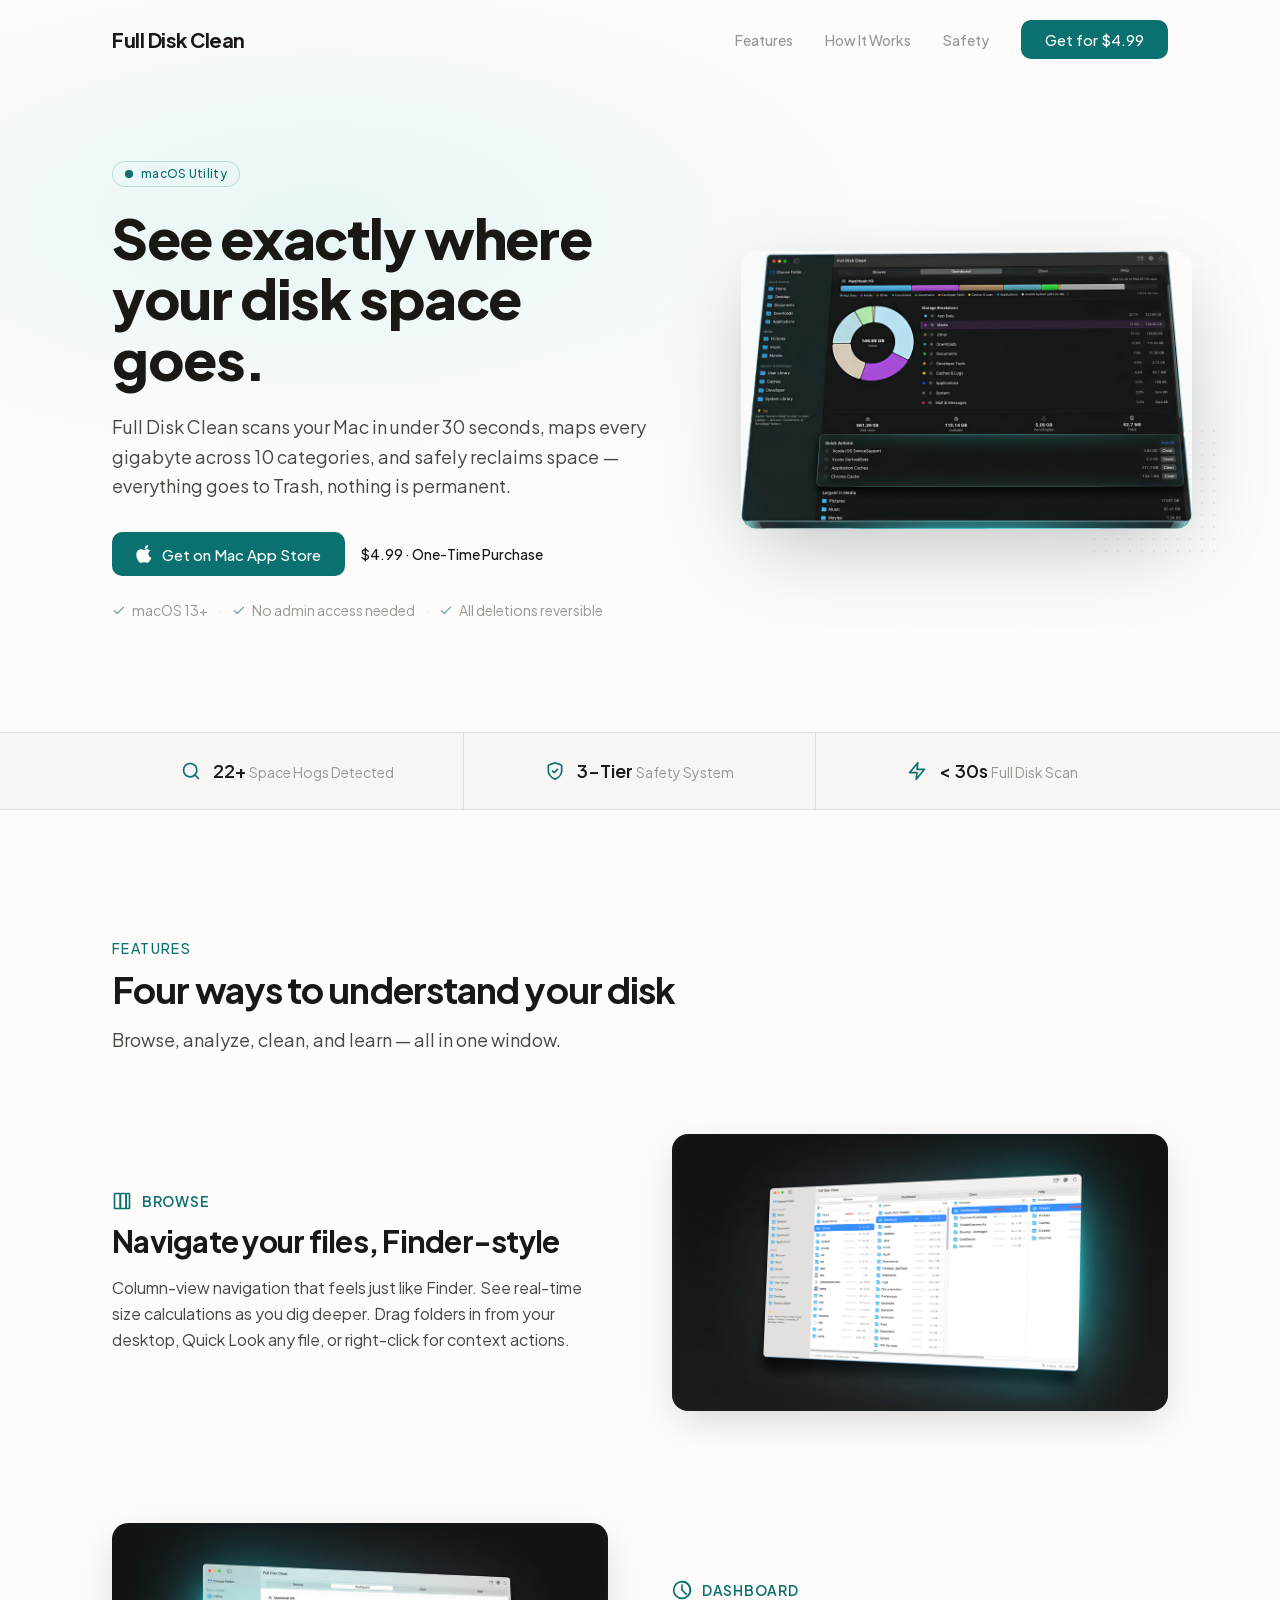
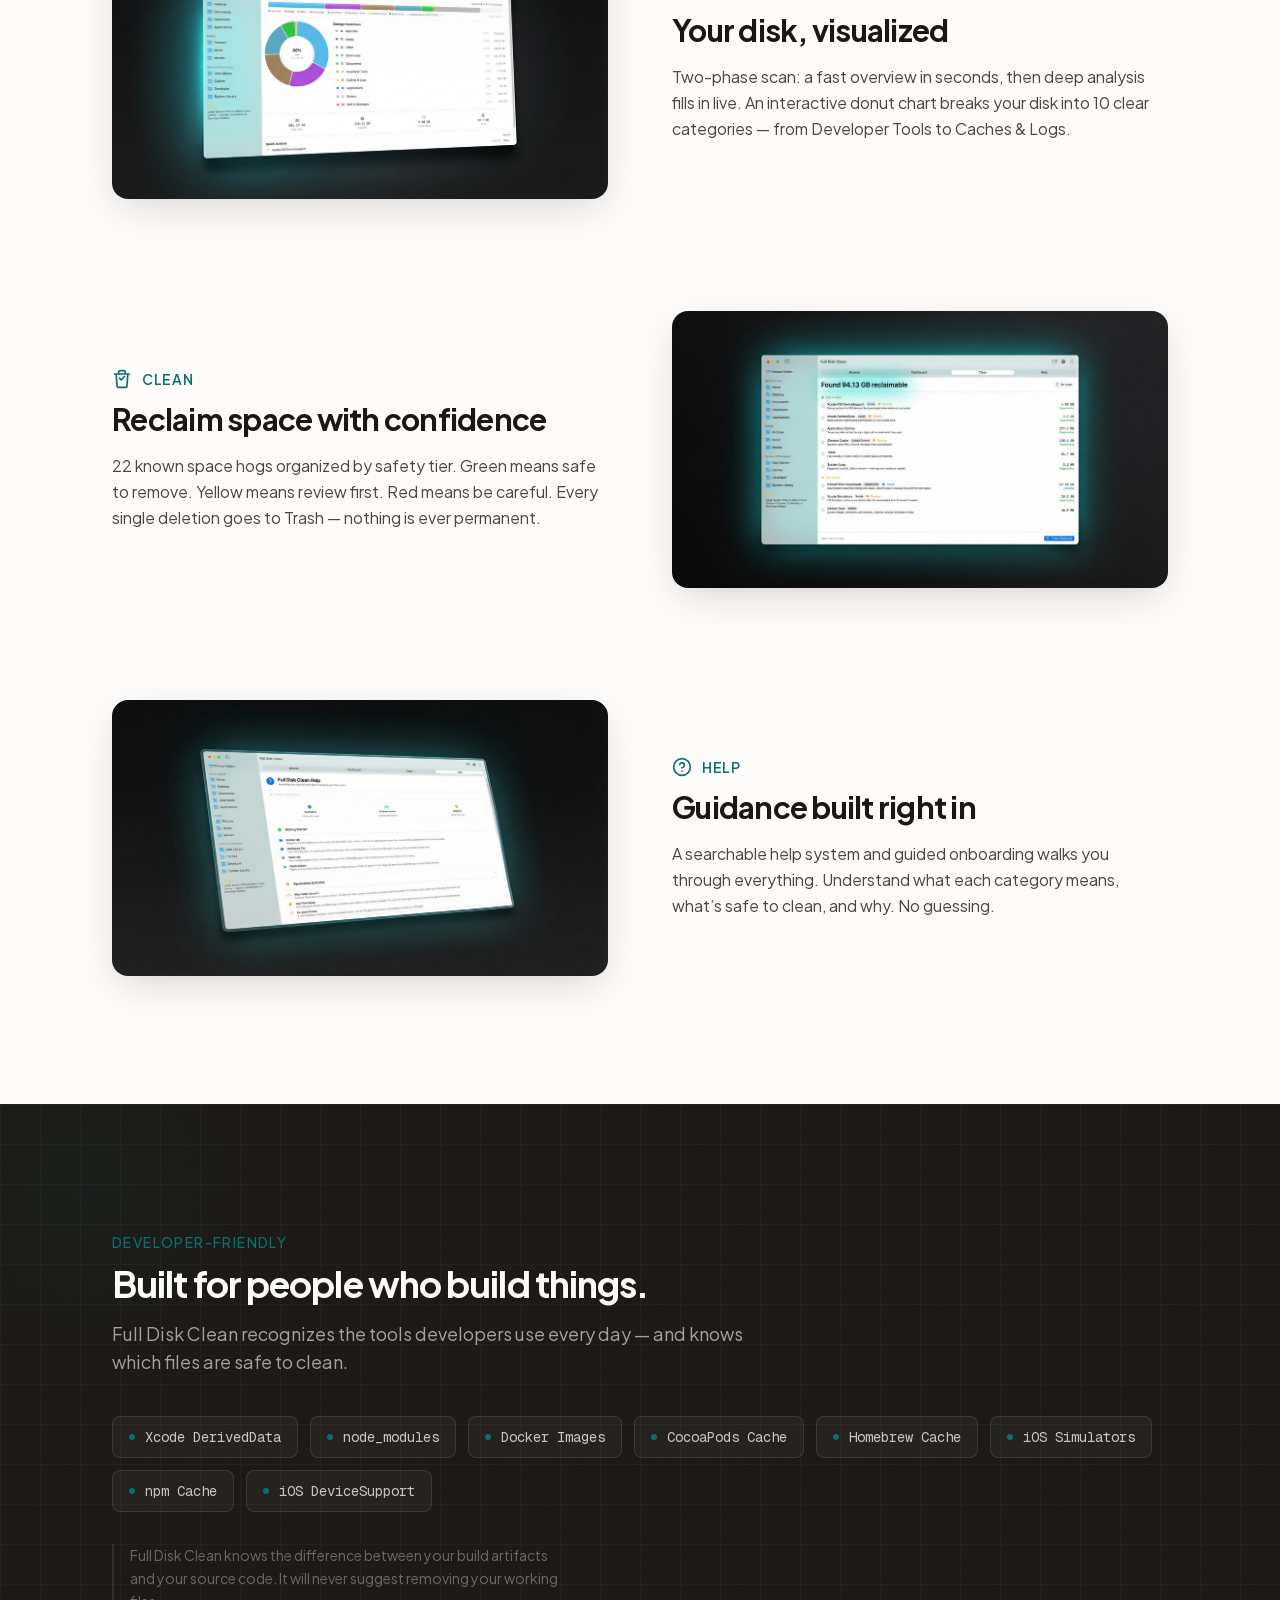
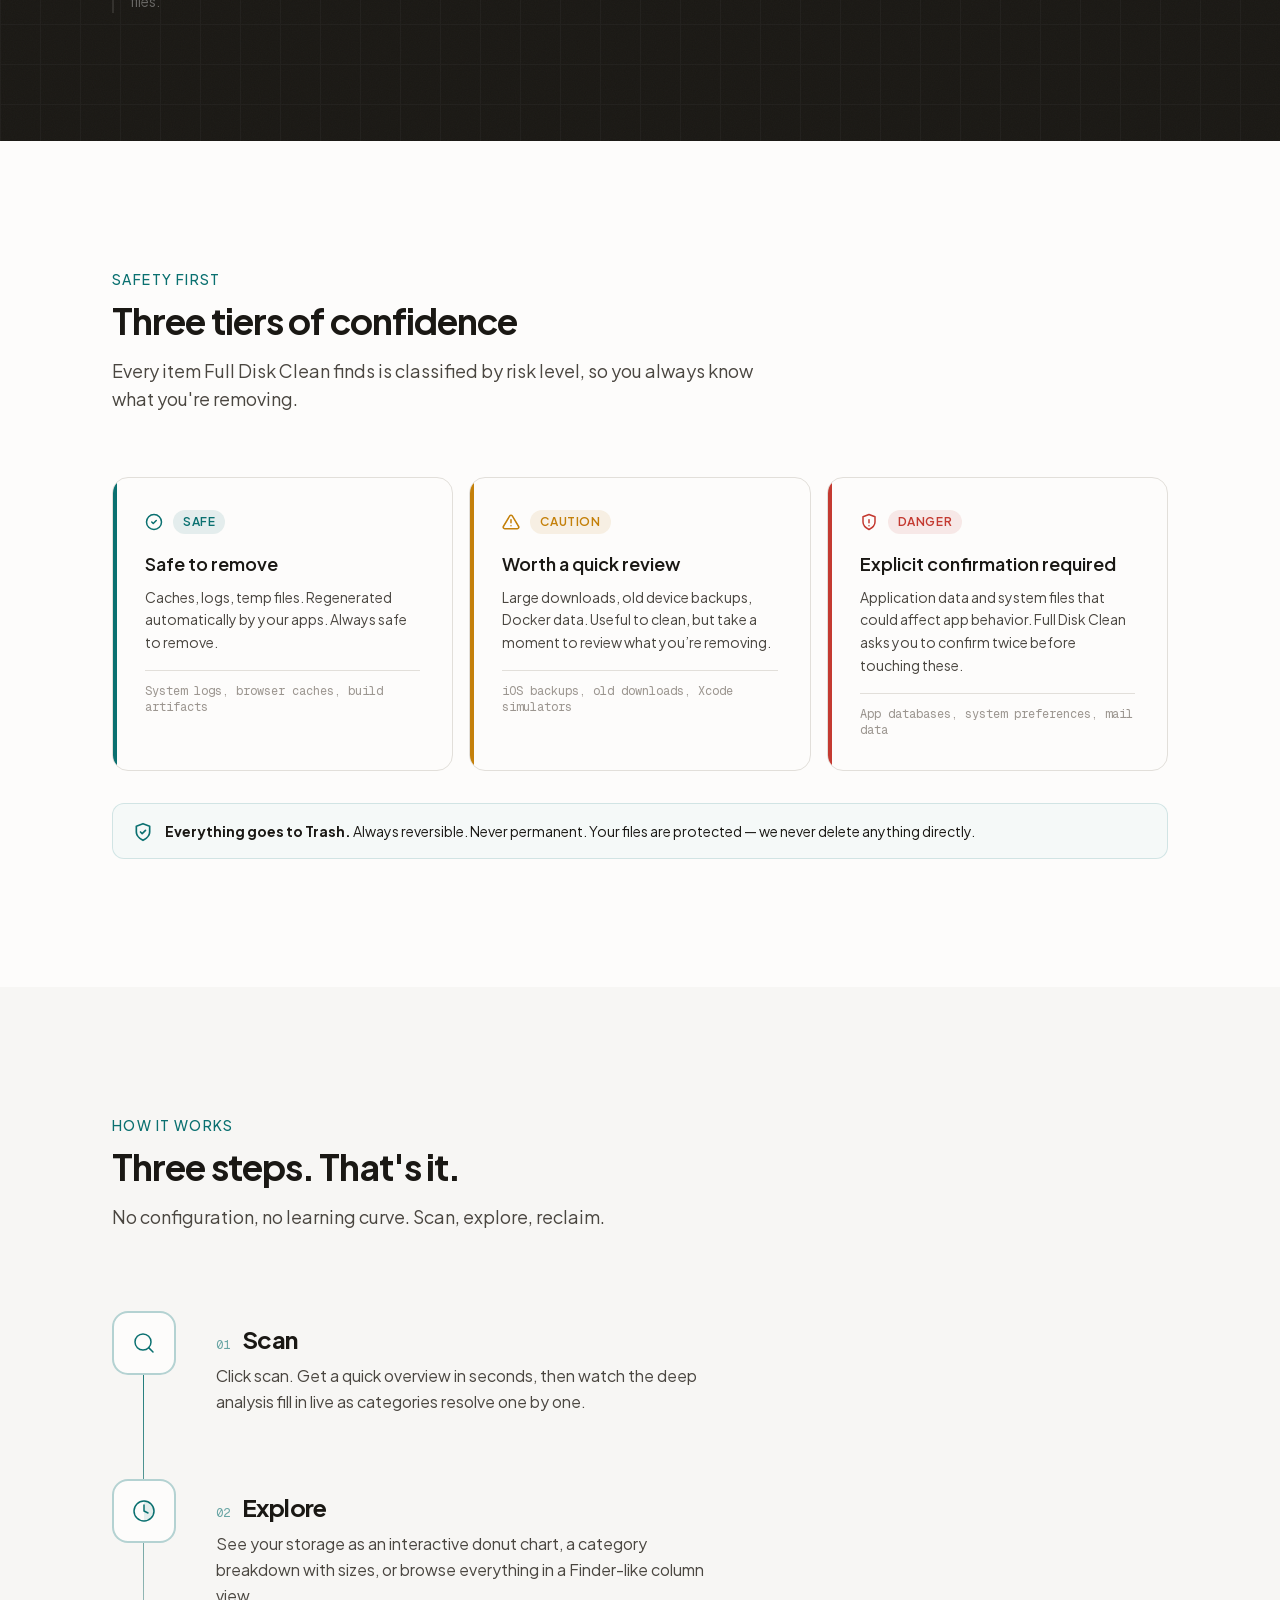
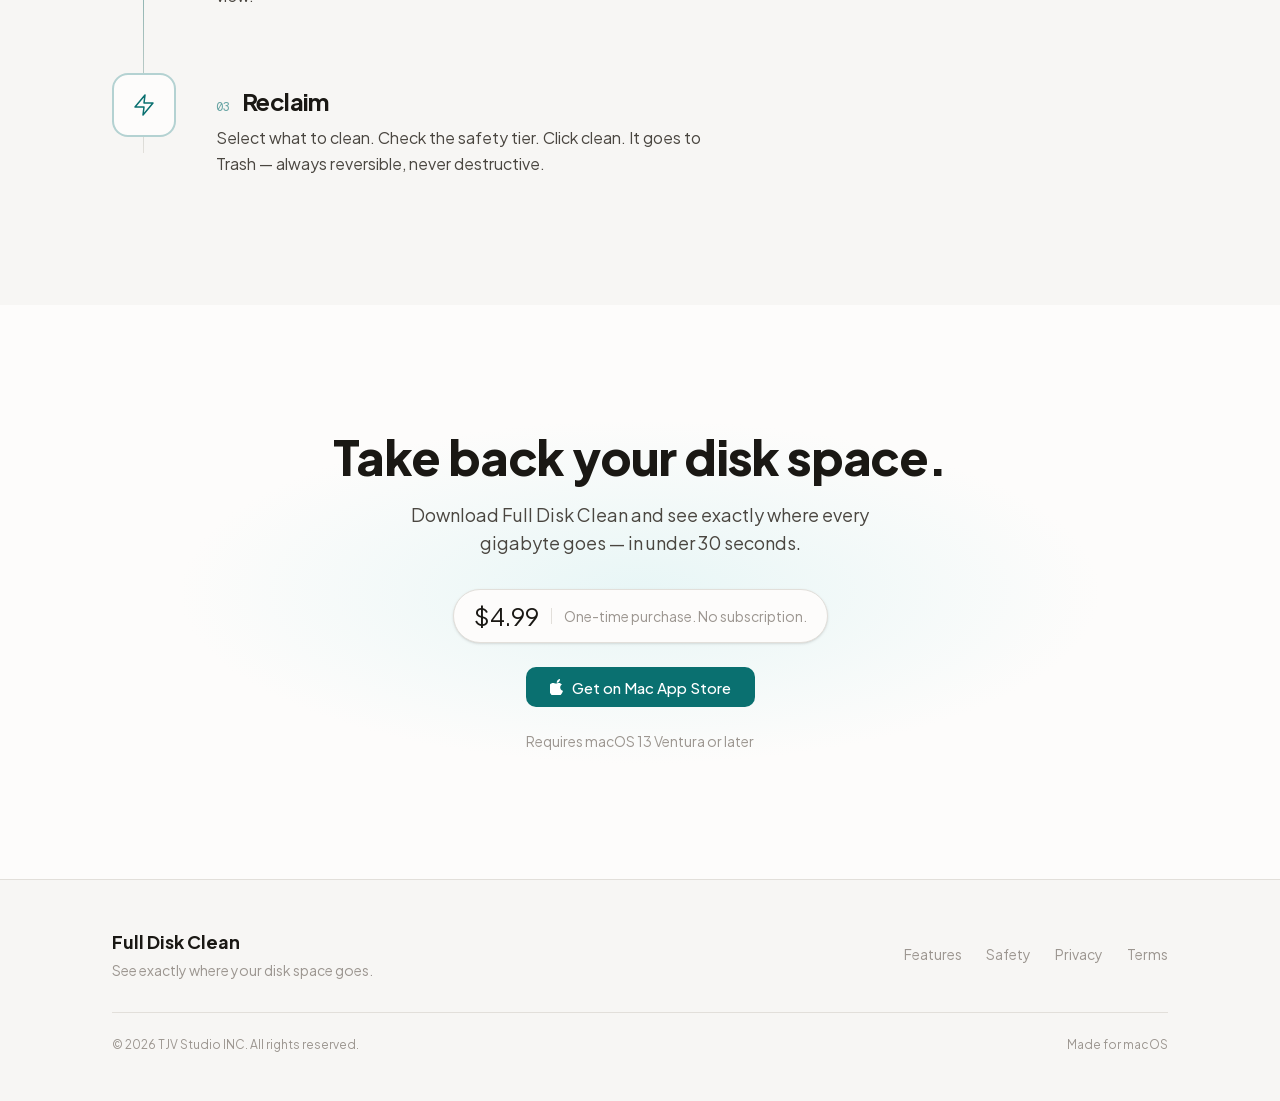
==== commit 54eadfaf: "Fix Apple icon viewBox clipping" ====
--- a/index.html
+++ b/index.html
@@ -1 +1 @@
-<!DOCTYPE html><html lang="en" class="plus_jakarta_sans_6cbc0d5f-module__dx4leq__variable geist_mono_42eec60-module__Gb1_vG__variable antialiased"><head><meta charSet="utf-8"/><meta name="viewport" content="width=device-width, initial-scale=1"/><link rel="preload" href="/_next/static/media/797e433ab948586e-s.p.0.q-h669a_dqa.woff2" as="font" crossorigin="" type="font/woff2"/><link rel="preload" href="/_next/static/media/fba5a26ea33df6a3-s.p.0eehd8tgys7nv.woff2" as="font" crossorigin="" type="font/woff2"/><link rel="preload" as="image" href="/screenshots/hero.png"/><link rel="stylesheet" href="/_next/static/chunks/0b0xn584rza4w.css" data-precedence="next"/><link rel="preload" as="script" fetchPriority="low" href="/_next/static/chunks/05tsy9pxtuyv0.js"/><script src="/_next/static/chunks/0pqt~8bl3ukh4.js" async=""></script><script src="/_next/static/chunks/0174xh3wfsjm1.js" async=""></script><script src="/_next/static/chunks/0vkgb7xyv-nko.js" async=""></script><script src="/_next/static/chunks/turbopack-12_63.zowk6uw.js" async=""></script><script src="/_next/static/chunks/01xlw8hd842-c.js" async=""></script><script src="/_next/static/chunks/0d3shmwh5_nmn.js" async=""></script><script src="/_next/static/chunks/0ka051yepewro.js" async=""></script><script src="/_next/static/chunks/0hvu.fv~oq0o5.js" async=""></script><meta name="next-size-adjust" content=""/><meta name="theme-color" content="#FDFCFB" media="(prefers-color-scheme: light)"/><meta name="theme-color" content="#0D0B0A" media="(prefers-color-scheme: dark)"/><title>Full Disk Clean — See Where Your Disk Space Goes | macOS</title><meta name="description" content="A macOS utility that scans your disk in seconds, visualizes where every gigabyte goes across 10 categories, and safely reclaims space through a 3-tier safety system. $4.99 on the Mac App Store."/><meta name="application-name" content="Full Disk Clean"/><meta name="author" content="Full Disk Clean"/><meta name="keywords" content="mac disk cleaner,disk space analyzer,macOS utility,clean mac storage,disk usage visualization,free disk space mac,mac storage manager,Xcode DerivedData cleaner,mac cache cleaner,disk space visualizer mac,clean developer files mac,node_modules cleaner,macOS Ventura disk cleaner,macOS Sonoma disk cleaner,mac app store disk utility"/><meta name="creator" content="Full Disk Clean"/><meta name="publisher" content="Full Disk Clean"/><meta name="robots" content="index, follow"/><meta name="googlebot" content="index, follow, max-video-preview:-1, max-image-preview:large, max-snippet:-1"/><meta name="category" content="Utilities"/><meta name="classification" content="Disk Utility Software"/><meta name="apple-itunes-app" content="app-id=YOUR_APP_ID"/><link rel="canonical" href="https://www.fulldiskclean.com/"/><meta name="apple-mobile-web-app-title" content="Full Disk Clean"/><meta name="apple-mobile-web-app-status-bar-style" content="default"/><meta property="og:title" content="Full Disk Clean — See Where Your Disk Space Goes"/><meta property="og:description" content="Scan your Mac in seconds. Visualize every gigabyte across 10 categories. Safely reclaim space with a 3-tier safety system. $4.99 on the Mac App Store."/><meta property="og:url" content="https://www.fulldiskclean.com/"/><meta property="og:site_name" content="Full Disk Clean"/><meta property="og:locale" content="en_US"/><meta property="og:image" content="https://www.fulldiskclean.com/screenshots/hero.png"/><meta property="og:image:type" content="image/png"/><meta property="og:image:width" content="1372"/><meta property="og:image:height" content="856"/><meta property="og:image:alt" content="Full Disk Clean dashboard showing storage breakdown with donut chart and category sizes"/><meta property="og:type" content="website"/><meta name="twitter:card" content="summary_large_image"/><meta name="twitter:title" content="Full Disk Clean — See Where Your Disk Space Goes"/><meta name="twitter:description" content="Scan your Mac in seconds. Visualize every gigabyte. Safely reclaim space with a 3-tier safety system. $4.99 on the Mac App Store."/><meta name="twitter:image" content="https://www.fulldiskclean.com/screenshots/hero.png"/><link rel="icon" href="/favicon.ico?favicon.0jpqvq-a_jpmy.ico" sizes="48x48" type="image/x-icon"/><link rel="icon" href="/icon.png?icon.0tkqx.7d6882~.png" sizes="512x512" type="image/png"/><link rel="apple-touch-icon" href="/apple-icon.png?apple-icon.0tkqx.7d6882~.png" sizes="512x512" type="image/png"/><script src="/_next/static/chunks/03~yq9q893hmn.js" noModule=""></script></head><body class="min-h-screen bg-page text-body font-body"><div hidden=""><!--$--><!--/$--></div><script type="application/ld+json">{"@context":"https://schema.org","@type":"SoftwareApplication","name":"Full Disk Clean","operatingSystem":"macOS","applicationCategory":"UtilitiesApplication","offers":{"@type":"Offer","price":"4.99","priceCurrency":"USD","availability":"https://schema.org/InStock"},"description":"A macOS utility that scans your disk in seconds, visualizes where every gigabyte goes across 10 categories, and safely reclaims space through a 3-tier safety system.","screenshot":"https://www.fulldiskclean.com/screenshots/hero.png","softwareVersion":"1.0","applicationSubCategory":"Disk Utility"}</script><header class="site-header fixed top-0 left-0 right-0 z-50 py-5"><div class="mx-auto flex max-w-6xl items-center justify-between px-6 md:px-8 lg:px-12"><a class="font-display text-xl font-bold text-ink tracking-tight" href="/">Full Disk Clean</a><nav class="hidden items-center gap-8 md:flex"><a href="#features" class="text-sm font-medium text-muted transition-colors duration-200 hover:text-ink">Features</a><a href="#how-it-works" class="text-sm font-medium text-muted transition-colors duration-200 hover:text-ink">How It Works</a><a href="#safety" class="text-sm font-medium text-muted transition-colors duration-200 hover:text-ink">Safety</a><a href="https://apps.apple.com/us/app/full-disk-clean/id6760800263" class="btn btn-primary text-sm" target="_blank" rel="noopener noreferrer">Get for $4.99</a></nav><button class="flex flex-col items-center justify-center gap-[5px] p-2 md:hidden" aria-label="Open menu" aria-expanded="false"><span class="block h-[2px] w-5 bg-ink transition-all duration-200 "></span><span class="block h-[2px] w-5 bg-ink transition-opacity duration-200 "></span><span class="block h-[2px] w-5 bg-ink transition-all duration-200 "></span></button></div><div class="overflow-hidden transition-all duration-300 md:hidden max-h-0 opacity-0"><nav class="mx-auto flex max-w-6xl flex-col gap-1 px-6 pb-4 pt-2"><a href="#features" class="rounded-lg px-3 py-2.5 text-sm font-medium text-muted transition-colors hover:bg-surface hover:text-ink">Features</a><a href="#how-it-works" class="rounded-lg px-3 py-2.5 text-sm font-medium text-muted transition-colors hover:bg-surface hover:text-ink">How It Works</a><a href="#safety" class="rounded-lg px-3 py-2.5 text-sm font-medium text-muted transition-colors hover:bg-surface hover:text-ink">Safety</a><a href="https://apps.apple.com/us/app/full-disk-clean/id6760800263" class="btn btn-primary mt-2 text-sm" target="_blank" rel="noopener noreferrer">Get for $4.99</a></nav></div></header><main><section class="relative overflow-hidden pt-32 pb-20 lg:pt-40 lg:pb-28"><div class="pointer-events-none absolute inset-0 -z-10" aria-hidden="true"><div class="absolute inset-0" style="background:radial-gradient(ellipse 80% 60% at 25% 30%, var(--petrol-subtle) 0%, transparent 60%)"></div><div class="absolute inset-0" style="background:radial-gradient(ellipse 50% 40% at 75% 60%, color-mix(in srgb, var(--petrol-subtle) 40%, transparent) 0%, transparent 70%)"></div><div class="absolute -top-10 -right-10 h-80 w-80 opacity-[0.04]" style="background-image:radial-gradient(circle, var(--ink) 1px, transparent 1px);background-size:16px 16px"></div></div><div class="mx-auto grid max-w-6xl items-center gap-12 px-6 md:px-8 lg:grid-cols-[1.2fr_1fr] lg:gap-16 lg:px-12"><div class="max-w-xl"><div class="mb-5 inline-flex items-center gap-2 rounded-full border border-petrol/20 bg-petrol-subtle/50 px-3 py-1"><span class="relative flex h-2 w-2"><span class="absolute inline-flex h-full w-full animate-ping rounded-full bg-petrol opacity-40"></span><span class="relative inline-flex h-2 w-2 rounded-full bg-petrol"></span></span><span class="text-xs font-medium tracking-wide text-petrol">macOS Utility</span></div><h1 class="font-display text-4xl font-extrabold leading-[1.08] tracking-tight text-ink sm:text-5xl lg:text-[3.5rem]">See exactly where your disk space goes.</h1><p class="mt-6 text-lg leading-relaxed text-body lg:text-[1.125rem]">Full Disk Clean scans your Mac in under 30 seconds, maps every gigabyte across 10 categories, and safely reclaims space — everything goes to Trash, nothing is permanent.</p><div class="mt-8 flex flex-wrap items-center gap-4"><a href="https://apps.apple.com/us/app/full-disk-clean/id6760800263" class="btn btn-primary" target="_blank" rel="noopener noreferrer"><svg width="18" height="20" viewBox="0 0 14 17" fill="currentColor"><path d="M13.2 13.16c-.41.94-.6 1.36-1.13 2.19-.73 1.15-1.76 2.59-3.04 2.6-1.13.02-1.43-.74-2.97-.73-1.54.01-1.87.75-3 .73C1.78 17.93.76 16.6.04 15.45c-2-3.22-2.21-7-.98-9.01.88-1.43 2.26-2.27 3.54-2.27 1.32 0 2.14.74 3.23.74 1.06 0 1.7-.75 3.23-.75 1.14 0 2.36.62 3.23 1.7-2.84 1.55-2.38 5.6.91 6.69ZM9.37 2.73c.57-.73.99-1.76.84-2.81-.92.06-2 .65-2.63 1.4-.57.68-1.04 1.72-.86 2.72 1.01.03 2.05-.56 2.65-1.31Z"></path></svg>Get on Mac App Store</a><span class="text-sm font-medium text-ink">$4.99 · One-Time Purchase</span></div><div class="mt-6 flex flex-wrap items-center gap-x-1.5 gap-y-1 text-sm text-muted"><span class="flex items-center gap-x-1.5"><svg width="14" height="14" viewBox="0 0 16 16" fill="none" class="text-petrol/60"><path d="M13.25 4.75 6 12 2.75 8.75" stroke="currentColor" stroke-width="1.5" stroke-linecap="round" stroke-linejoin="round"></path></svg>macOS 13+<span class="mx-1 text-border">·</span></span><span class="flex items-center gap-x-1.5"><svg width="14" height="14" viewBox="0 0 16 16" fill="none" class="text-petrol/60"><path d="M13.25 4.75 6 12 2.75 8.75" stroke="currentColor" stroke-width="1.5" stroke-linecap="round" stroke-linejoin="round"></path></svg>No admin access needed<span class="mx-1 text-border">·</span></span><span class="flex items-center gap-x-1.5"><svg width="14" height="14" viewBox="0 0 16 16" fill="none" class="text-petrol/60"><path d="M13.25 4.75 6 12 2.75 8.75" stroke="currentColor" stroke-width="1.5" stroke-linecap="round" stroke-linejoin="round"></path></svg>All deletions reversible</span></div></div><div class="relative lg:translate-x-6"><div class="pointer-events-none absolute inset-4 -z-10 rounded-3xl opacity-60" aria-hidden="true" style="background:radial-gradient(ellipse at center, var(--petrol-subtle) 0%, transparent 70%)"></div><div class="animate-float overflow-hidden rounded-2xl shadow-[0_24px_80px_-16px_rgba(0,0,0,0.25)]"><img alt="Full Disk Clean dashboard showing storage breakdown with donut chart, category sizes, and quick actions" width="1372" height="856" decoding="async" data-nimg="1" class="block w-full h-auto" style="color:transparent" src="/screenshots/hero.png"/></div><div class="pointer-events-none absolute -right-6 -bottom-6 -z-10 h-32 w-32 opacity-[0.06]" aria-hidden="true" style="background-image:radial-gradient(circle, var(--ink) 1.5px, transparent 1.5px);background-size:12px 12px"></div></div></div></section><div class=""><section class="border-y border-border bg-surface"><div class="mx-auto grid max-w-6xl grid-cols-1 divide-y divide-border px-6 sm:grid-cols-3 sm:divide-x sm:divide-y-0 md:px-8 lg:px-12"><div class="flex items-center justify-center gap-3 py-5 sm:py-6"><span class="text-petrol"><svg width="20" height="20" viewBox="0 0 24 24" fill="none" stroke="currentColor" stroke-width="2" stroke-linecap="round" stroke-linejoin="round"><circle cx="11" cy="11" r="8"></circle><path d="m21 21-4.35-4.35"></path></svg></span><div><span class="text-lg font-semibold text-ink">22+</span> <span class="text-sm text-muted">Space Hogs Detected</span></div></div><div class="flex items-center justify-center gap-3 py-5 sm:py-6"><span class="text-petrol"><svg width="20" height="20" viewBox="0 0 24 24" fill="none" stroke="currentColor" stroke-width="2" stroke-linecap="round" stroke-linejoin="round"><path d="M12 22s8-4 8-10V5l-8-3-8 3v7c0 6 8 10 8 10z"></path><path d="m9 12 2 2 4-4"></path></svg></span><div><span class="text-lg font-semibold text-ink">3-Tier</span> <span class="text-sm text-muted">Safety System</span></div></div><div class="flex items-center justify-center gap-3 py-5 sm:py-6"><span class="text-petrol"><svg width="20" height="20" viewBox="0 0 24 24" fill="none" stroke="currentColor" stroke-width="2" stroke-linecap="round" stroke-linejoin="round"><path d="M13 2 3 14h9l-1 8 10-12h-9l1-8z"></path></svg></span><div><span class="text-lg font-semibold text-ink">&lt; 30s</span> <span class="text-sm text-muted">Full Disk Scan</span></div></div></div></section></div><div class=""><section id="features" class="py-24 lg:py-32"><div class="mx-auto max-w-6xl px-6 md:px-8 lg:px-12"><div class="max-w-2xl"><p class="mb-3 text-sm font-medium uppercase tracking-widest text-petrol">Features</p><h2 class="font-display text-3xl font-bold tracking-tight text-ink sm:text-4xl">Four ways to understand your disk</h2><p class="mt-4 text-lg text-body">Browse, analyze, clean, and learn — all in one window.</p></div><div class="mt-16 space-y-20 lg:mt-20 lg:space-y-28"><div class="grid items-center gap-8 lg:grid-cols-2 lg:gap-16 "><div class=""><div class="flex items-center gap-2.5 text-petrol"><svg width="20" height="20" viewBox="0 0 24 24" fill="none" stroke="currentColor" stroke-width="2" stroke-linecap="round" stroke-linejoin="round"><rect x="3" y="3" width="7" height="18" rx="1"></rect><rect x="10" y="3" width="7" height="18" rx="1"></rect><rect x="17" y="3" width="4" height="18" rx="1"></rect></svg><span class="text-sm font-semibold uppercase tracking-wider">Browse</span></div><h3 class="mt-3 font-display text-2xl font-bold tracking-tight text-ink sm:text-3xl">Navigate your files, Finder-style</h3><p class="mt-4 text-body leading-relaxed">Column-view navigation that feels just like Finder. See real-time size calculations as you dig deeper. Drag folders in from your desktop, Quick Look any file, or right-click for context actions.</p></div><div class=""><div class="overflow-hidden rounded-2xl shadow-[0_12px_40px_-8px_rgba(0,0,0,0.18)]"><img alt="Browse tab showing column-view file navigation with sizes" loading="lazy" width="1200" height="750" decoding="async" data-nimg="1" class="block h-auto w-full" style="color:transparent" src="/screenshots/browse.png"/></div></div></div><div class="grid items-center gap-8 lg:grid-cols-2 lg:gap-16 lg:[direction:rtl]"><div class="lg:[direction:ltr]"><div class="flex items-center gap-2.5 text-petrol"><svg width="20" height="20" viewBox="0 0 24 24" fill="none" stroke="currentColor" stroke-width="2" stroke-linecap="round" stroke-linejoin="round"><circle cx="12" cy="12" r="10"></circle><path d="M12 2a10 10 0 0 1 7.07 17.07"></path><path d="M12 12V6"></path><path d="M12 12l5 5"></path></svg><span class="text-sm font-semibold uppercase tracking-wider">Dashboard</span></div><h3 class="mt-3 font-display text-2xl font-bold tracking-tight text-ink sm:text-3xl">Your disk, visualized</h3><p class="mt-4 text-body leading-relaxed">Two-phase scan: a fast overview in seconds, then deep analysis fills in live. An interactive donut chart breaks your disk into 10 clear categories — from Developer Tools to Caches &amp; Logs.</p></div><div class="lg:[direction:ltr]"><div class="overflow-hidden rounded-2xl shadow-[0_12px_40px_-8px_rgba(0,0,0,0.18)]"><img alt="Dashboard tab showing donut chart and category breakdown" loading="lazy" width="1200" height="750" decoding="async" data-nimg="1" class="block h-auto w-full" style="color:transparent" src="/screenshots/dashboard.png"/></div></div></div><div class="grid items-center gap-8 lg:grid-cols-2 lg:gap-16 "><div class=""><div class="flex items-center gap-2.5 text-petrol"><svg width="20" height="20" viewBox="0 0 24 24" fill="none" stroke="currentColor" stroke-width="2" stroke-linecap="round" stroke-linejoin="round"><path d="M3 6h18M8 6V4a2 2 0 0 1 2-2h4a2 2 0 0 1 2 2v2M19 6l-1 14a2 2 0 0 1-2 2H8a2 2 0 0 1-2-2L5 6"></path><path d="m9 11 2 2 4-4"></path></svg><span class="text-sm font-semibold uppercase tracking-wider">Clean</span></div><h3 class="mt-3 font-display text-2xl font-bold tracking-tight text-ink sm:text-3xl">Reclaim space with confidence</h3><p class="mt-4 text-body leading-relaxed">22 known space hogs organized by safety tier. Green means safe to remove. Yellow means review first. Red means be careful. Every single deletion goes to Trash — nothing is ever permanent.</p></div><div class=""><div class="overflow-hidden rounded-2xl shadow-[0_12px_40px_-8px_rgba(0,0,0,0.18)]"><img alt="Clean tab showing space hogs with safety tier indicators" loading="lazy" width="1200" height="750" decoding="async" data-nimg="1" class="block h-auto w-full" style="color:transparent" src="/screenshots/clean.png"/></div></div></div><div class="grid items-center gap-8 lg:grid-cols-2 lg:gap-16 lg:[direction:rtl]"><div class="lg:[direction:ltr]"><div class="flex items-center gap-2.5 text-petrol"><svg width="20" height="20" viewBox="0 0 24 24" fill="none" stroke="currentColor" stroke-width="2" stroke-linecap="round" stroke-linejoin="round"><circle cx="12" cy="12" r="10"></circle><path d="M9.09 9a3 3 0 0 1 5.83 1c0 2-3 3-3 3"></path><path d="M12 17h.01"></path></svg><span class="text-sm font-semibold uppercase tracking-wider">Help</span></div><h3 class="mt-3 font-display text-2xl font-bold tracking-tight text-ink sm:text-3xl">Guidance built right in</h3><p class="mt-4 text-body leading-relaxed">A searchable help system and guided onboarding walks you through everything. Understand what each category means, what’s safe to clean, and why. No guessing.</p></div><div class="lg:[direction:ltr]"><div class="overflow-hidden rounded-2xl shadow-[0_12px_40px_-8px_rgba(0,0,0,0.18)]"><img alt="Help tab with searchable content and onboarding guide" loading="lazy" width="1200" height="750" decoding="async" data-nimg="1" class="block h-auto w-full" style="color:transparent" src="/screenshots/help.png"/></div></div></div></div></div></section></div><div class=""><section class="grain-overlay relative overflow-hidden bg-ink py-24 lg:py-32"><div class="pointer-events-none absolute inset-0 opacity-[0.03]" aria-hidden="true" style="background-image:linear-gradient(var(--page) 1px, transparent 1px), linear-gradient(90deg, var(--page) 1px, transparent 1px);background-size:40px 40px"></div><div class="pointer-events-none absolute -top-20 -left-20 h-80 w-80 opacity-[0.06]" aria-hidden="true" style="background:radial-gradient(circle, var(--petrol) 0%, transparent 70%)"></div><div class="relative mx-auto max-w-6xl px-6 md:px-8 lg:px-12"><div class="max-w-2xl"><p class="mb-3 text-sm font-medium uppercase tracking-widest text-petrol">Developer-Friendly</p><h2 class="font-display text-3xl font-bold tracking-tight text-page sm:text-4xl">Built for people who build things.</h2><p class="mt-4 text-lg text-page/60">Full Disk Clean recognizes the tools developers use every day — and knows which files are safe to clean.</p></div><div class="mt-10 flex flex-wrap gap-3"><span class="group inline-flex items-center gap-2.5 rounded-lg border border-page/10 bg-page/[0.04] px-4 py-2.5 font-mono text-sm text-page/75 transition-all duration-200 hover:border-petrol/40 hover:bg-petrol/10 hover:text-petrol"><span class="h-1.5 w-1.5 rounded-full bg-petrol transition-transform duration-200 group-hover:scale-150"></span>Xcode DerivedData</span><span class="group inline-flex items-center gap-2.5 rounded-lg border border-page/10 bg-page/[0.04] px-4 py-2.5 font-mono text-sm text-page/75 transition-all duration-200 hover:border-petrol/40 hover:bg-petrol/10 hover:text-petrol"><span class="h-1.5 w-1.5 rounded-full bg-petrol transition-transform duration-200 group-hover:scale-150"></span>node_modules</span><span class="group inline-flex items-center gap-2.5 rounded-lg border border-page/10 bg-page/[0.04] px-4 py-2.5 font-mono text-sm text-page/75 transition-all duration-200 hover:border-petrol/40 hover:bg-petrol/10 hover:text-petrol"><span class="h-1.5 w-1.5 rounded-full bg-petrol transition-transform duration-200 group-hover:scale-150"></span>Docker Images</span><span class="group inline-flex items-center gap-2.5 rounded-lg border border-page/10 bg-page/[0.04] px-4 py-2.5 font-mono text-sm text-page/75 transition-all duration-200 hover:border-petrol/40 hover:bg-petrol/10 hover:text-petrol"><span class="h-1.5 w-1.5 rounded-full bg-petrol transition-transform duration-200 group-hover:scale-150"></span>CocoaPods Cache</span><span class="group inline-flex items-center gap-2.5 rounded-lg border border-page/10 bg-page/[0.04] px-4 py-2.5 font-mono text-sm text-page/75 transition-all duration-200 hover:border-petrol/40 hover:bg-petrol/10 hover:text-petrol"><span class="h-1.5 w-1.5 rounded-full bg-petrol transition-transform duration-200 group-hover:scale-150"></span>Homebrew Cache</span><span class="group inline-flex items-center gap-2.5 rounded-lg border border-page/10 bg-page/[0.04] px-4 py-2.5 font-mono text-sm text-page/75 transition-all duration-200 hover:border-petrol/40 hover:bg-petrol/10 hover:text-petrol"><span class="h-1.5 w-1.5 rounded-full bg-petrol transition-transform duration-200 group-hover:scale-150"></span>iOS Simulators</span><span class="group inline-flex items-center gap-2.5 rounded-lg border border-page/10 bg-page/[0.04] px-4 py-2.5 font-mono text-sm text-page/75 transition-all duration-200 hover:border-petrol/40 hover:bg-petrol/10 hover:text-petrol"><span class="h-1.5 w-1.5 rounded-full bg-petrol transition-transform duration-200 group-hover:scale-150"></span>npm Cache</span><span class="group inline-flex items-center gap-2.5 rounded-lg border border-page/10 bg-page/[0.04] px-4 py-2.5 font-mono text-sm text-page/75 transition-all duration-200 hover:border-petrol/40 hover:bg-petrol/10 hover:text-petrol"><span class="h-1.5 w-1.5 rounded-full bg-petrol transition-transform duration-200 group-hover:scale-150"></span>iOS DeviceSupport</span></div><p class="mt-8 max-w-md border-l-2 border-page/10 pl-4 text-sm leading-relaxed text-page/35">Full Disk Clean knows the difference between your build artifacts and your source code. It will never suggest removing your working files.</p></div></section></div><div class=""><section id="safety" class="py-24 lg:py-32"><div class="mx-auto max-w-6xl px-6 md:px-8 lg:px-12"><div class="max-w-2xl"><p class="mb-3 text-sm font-medium uppercase tracking-widest text-petrol">Safety First</p><h2 class="font-display text-3xl font-bold tracking-tight text-ink sm:text-4xl">Three tiers of confidence</h2><p class="mt-4 text-lg text-body">Every item Full Disk Clean finds is classified by risk level, so you always know what you&#x27;re removing.</p></div><div class="mt-12 grid gap-4 sm:grid-cols-3 lg:mt-16"><div class="group relative overflow-hidden rounded-2xl border border-border bg-page p-6 transition-shadow duration-300 hover:shadow-lg lg:p-8"><div class="absolute top-0 left-0 h-full w-1 transition-all duration-300 group-hover:w-1.5" style="background-color:var(--safe)"></div><div class="flex items-center gap-2.5"><span style="color:var(--safe)"><svg width="18" height="18" viewBox="0 0 24 24" fill="none" stroke="currentColor" stroke-width="2" stroke-linecap="round" stroke-linejoin="round"><path d="m9 12 2 2 4-4"></path><circle cx="12" cy="12" r="10"></circle></svg></span><span class="inline-flex items-center rounded-full px-2.5 py-1 text-xs font-semibold uppercase tracking-wider" style="color:var(--safe);background-color:color-mix(in srgb, var(--safe) 10%, transparent)">Safe</span></div><h3 class="mt-4 text-lg font-semibold text-ink">Safe to remove</h3><p class="mt-2 text-sm leading-relaxed text-body">Caches, logs, temp files. Regenerated automatically by your apps. Always safe to remove.</p><p class="mt-4 border-t border-border pt-3 font-mono text-xs text-muted">System logs, browser caches, build artifacts</p></div><div class="group relative overflow-hidden rounded-2xl border border-border bg-page p-6 transition-shadow duration-300 hover:shadow-lg lg:p-8"><div class="absolute top-0 left-0 h-full w-1 transition-all duration-300 group-hover:w-1.5" style="background-color:var(--caution)"></div><div class="flex items-center gap-2.5"><span style="color:var(--caution)"><svg width="18" height="18" viewBox="0 0 24 24" fill="none" stroke="currentColor" stroke-width="2" stroke-linecap="round" stroke-linejoin="round"><path d="M12 9v4M12 17h.01"></path><path d="M10.29 3.86 1.82 18a2 2 0 0 0 1.71 3h16.94a2 2 0 0 0 1.71-3L13.71 3.86a2 2 0 0 0-3.42 0z"></path></svg></span><span class="inline-flex items-center rounded-full px-2.5 py-1 text-xs font-semibold uppercase tracking-wider" style="color:var(--caution);background-color:color-mix(in srgb, var(--caution) 10%, transparent)">Caution</span></div><h3 class="mt-4 text-lg font-semibold text-ink">Worth a quick review</h3><p class="mt-2 text-sm leading-relaxed text-body">Large downloads, old device backups, Docker data. Useful to clean, but take a moment to review what you’re removing.</p><p class="mt-4 border-t border-border pt-3 font-mono text-xs text-muted">iOS backups, old downloads, Xcode simulators</p></div><div class="group relative overflow-hidden rounded-2xl border border-border bg-page p-6 transition-shadow duration-300 hover:shadow-lg lg:p-8"><div class="absolute top-0 left-0 h-full w-1 transition-all duration-300 group-hover:w-1.5" style="background-color:var(--danger)"></div><div class="flex items-center gap-2.5"><span style="color:var(--danger)"><svg width="18" height="18" viewBox="0 0 24 24" fill="none" stroke="currentColor" stroke-width="2" stroke-linecap="round" stroke-linejoin="round"><path d="M12 22s8-4 8-10V5l-8-3-8 3v7c0 6 8 10 8 10z"></path><path d="M12 9v4M12 17h.01"></path></svg></span><span class="inline-flex items-center rounded-full px-2.5 py-1 text-xs font-semibold uppercase tracking-wider" style="color:var(--danger);background-color:color-mix(in srgb, var(--danger) 10%, transparent)">Danger</span></div><h3 class="mt-4 text-lg font-semibold text-ink">Explicit confirmation required</h3><p class="mt-2 text-sm leading-relaxed text-body">Application data and system files that could affect app behavior. Full Disk Clean asks you to confirm twice before touching these.</p><p class="mt-4 border-t border-border pt-3 font-mono text-xs text-muted">App databases, system preferences, mail data</p></div></div><div class="mt-8 flex items-start gap-3 rounded-xl border border-petrol/15 bg-petrol-subtle/40 px-5 py-4"><svg width="20" height="20" viewBox="0 0 24 24" fill="none" stroke="currentColor" stroke-width="2" stroke-linecap="round" stroke-linejoin="round" class="mt-0.5 shrink-0 text-petrol"><path d="M12 22s8-4 8-10V5l-8-3-8 3v7c0 6 8 10 8 10z"></path><path d="m9 12 2 2 4-4"></path></svg><p class="text-sm leading-relaxed text-ink"><strong>Everything goes to Trash.</strong> Always reversible. Never permanent. Your files are protected — we never delete anything directly.</p></div></div></section></div><div class=""><section id="how-it-works" class="bg-surface py-24 lg:py-32"><div class="mx-auto max-w-6xl px-6 md:px-8 lg:px-12"><div class="max-w-2xl"><p class="mb-3 text-sm font-medium uppercase tracking-widest text-petrol">How It Works</p><h2 class="font-display text-3xl font-bold tracking-tight text-ink sm:text-4xl">Three steps. That&#x27;s it.</h2><p class="mt-4 text-lg text-body">No configuration, no learning curve. Scan, explore, reclaim.</p></div><div class="relative mt-16 lg:mt-20"><div class="absolute top-6 left-7 hidden h-[calc(100%-3rem)] w-px lg:left-[31px] lg:block" aria-hidden="true" style="background:linear-gradient(to bottom, var(--petrol) 0%, var(--border) 100%)"></div><div class="space-y-14 lg:space-y-16"><div class="group relative flex gap-6 lg:gap-10"><div class="relative z-10 flex h-14 w-14 shrink-0 items-center justify-center rounded-2xl border-2 border-petrol/30 bg-page text-petrol transition-colors duration-200 group-hover:border-petrol group-hover:bg-petrol-subtle lg:h-16 lg:w-16"><svg width="24" height="24" viewBox="0 0 24 24" fill="none" stroke="currentColor" stroke-width="1.5" stroke-linecap="round" stroke-linejoin="round"><circle cx="11" cy="11" r="8"></circle><path d="m21 21-4.35-4.35"></path></svg></div><div class="pt-2 lg:pt-3"><div class="flex items-baseline gap-3"><span class="font-mono text-xs text-petrol/60">0<!-- -->1</span><h3 class="font-display text-2xl font-bold tracking-tight text-ink">Scan</h3></div><p class="mt-2 max-w-lg text-body leading-relaxed">Click scan. Get a quick overview in seconds, then watch the deep analysis fill in live as categories resolve one by one.</p></div></div><div class="group relative flex gap-6 lg:gap-10"><div class="relative z-10 flex h-14 w-14 shrink-0 items-center justify-center rounded-2xl border-2 border-petrol/30 bg-page text-petrol transition-colors duration-200 group-hover:border-petrol group-hover:bg-petrol-subtle lg:h-16 lg:w-16"><svg width="24" height="24" viewBox="0 0 24 24" fill="none" stroke="currentColor" stroke-width="1.5" stroke-linecap="round" stroke-linejoin="round"><circle cx="12" cy="12" r="10"></circle><path d="M12 2a10 10 0 0 1 0 20" fill="currentColor" opacity="0.1"></path><path d="M12 6v6l4 2"></path></svg></div><div class="pt-2 lg:pt-3"><div class="flex items-baseline gap-3"><span class="font-mono text-xs text-petrol/60">0<!-- -->2</span><h3 class="font-display text-2xl font-bold tracking-tight text-ink">Explore</h3></div><p class="mt-2 max-w-lg text-body leading-relaxed">See your storage as an interactive donut chart, a category breakdown with sizes, or browse everything in a Finder-like column view.</p></div></div><div class="group relative flex gap-6 lg:gap-10"><div class="relative z-10 flex h-14 w-14 shrink-0 items-center justify-center rounded-2xl border-2 border-petrol/30 bg-page text-petrol transition-colors duration-200 group-hover:border-petrol group-hover:bg-petrol-subtle lg:h-16 lg:w-16"><svg width="24" height="24" viewBox="0 0 24 24" fill="none" stroke="currentColor" stroke-width="1.5" stroke-linecap="round" stroke-linejoin="round"><path d="M13 2 3 14h9l-1 8 10-12h-9l1-8z"></path></svg></div><div class="pt-2 lg:pt-3"><div class="flex items-baseline gap-3"><span class="font-mono text-xs text-petrol/60">0<!-- -->3</span><h3 class="font-display text-2xl font-bold tracking-tight text-ink">Reclaim</h3></div><p class="mt-2 max-w-lg text-body leading-relaxed">Select what to clean. Check the safety tier. Click clean. It goes to Trash — always reversible, never destructive.</p></div></div></div></div></div></section></div><div class=""><section id="download" class="relative overflow-hidden py-24 lg:py-32"><div class="pointer-events-none absolute inset-0 -z-10" aria-hidden="true"><div class="absolute inset-0" style="background:radial-gradient(ellipse 60% 50% at 50% 50%, var(--petrol-subtle) 0%, transparent 60%)"></div></div><div class="mx-auto max-w-6xl px-6 text-center md:px-8 lg:px-12"><h2 class="font-display text-3xl font-extrabold tracking-tight text-ink sm:text-4xl lg:text-5xl">Take back your disk space.</h2><p class="mx-auto mt-5 max-w-lg text-lg text-body">Download Full Disk Clean and see exactly where every gigabyte goes — in under 30 seconds.</p><div class="mt-8 inline-flex items-center gap-3 rounded-full border border-border bg-page px-5 py-2.5 shadow-sm"><span class="font-display text-2xl text-ink">$4.99</span><span class="h-4 w-px bg-border"></span><span class="text-sm text-muted">One-time purchase. No subscription.</span></div><div class="mt-6 flex flex-wrap items-center justify-center gap-3"><a href="https://apps.apple.com/us/app/full-disk-clean/id6760800263" class="btn btn-primary" target="_blank" rel="noopener noreferrer"><svg width="14" height="16" viewBox="0 0 14 17" fill="currentColor"><path d="M13.2 13.16c-.41.94-.6 1.36-1.13 2.19-.73 1.15-1.76 2.59-3.04 2.6-1.13.02-1.43-.74-2.97-.73-1.54.01-1.87.75-3 .73C1.78 17.93.76 16.6.04 15.45c-2-3.22-2.21-7-.98-9.01.88-1.43 2.26-2.27 3.54-2.27 1.32 0 2.14.74 3.23.74 1.06 0 1.7-.75 3.23-.75 1.14 0 2.36.62 3.23 1.7-2.84 1.55-2.38 5.6.91 6.69ZM9.37 2.73c.57-.73.99-1.76.84-2.81-.92.06-2 .65-2.63 1.4-.57.68-1.04 1.72-.86 2.72 1.01.03 2.05-.56 2.65-1.31Z"></path></svg>Get on Mac App Store</a></div><p class="mt-6 text-sm text-muted">Requires macOS 13 Ventura or later</p></div></section></div></main><footer class="border-t border-border bg-surface"><div class="mx-auto max-w-6xl px-6 py-12 md:px-8 lg:px-12"><div class="flex flex-col items-start justify-between gap-8 md:flex-row md:items-center"><div><span class="font-display text-lg font-bold text-ink">Full Disk Clean</span><p class="mt-1 text-sm text-muted">See exactly where your disk space goes.</p></div><nav class="flex flex-wrap gap-x-6 gap-y-2"><a href="#features" class="text-sm text-muted transition-colors hover:text-ink">Features</a><a href="#safety" class="text-sm text-muted transition-colors hover:text-ink">Safety</a><a href="/privacy" class="text-sm text-muted transition-colors hover:text-ink">Privacy</a><a href="/terms" class="text-sm text-muted transition-colors hover:text-ink">Terms</a></nav></div><div class="mt-8 flex flex-col items-start justify-between gap-2 border-t border-border pt-6 text-xs text-muted md:flex-row md:items-center"><p>© <!-- -->2026<!-- --> TJV Studio INC. All rights reserved.</p><p>Made for macOS</p></div></div></footer><!--$--><!--/$--><script src="/_next/static/chunks/05tsy9pxtuyv0.js" id="_R_" async=""></script><script>(self.__next_f=self.__next_f||[]).push([0])</script><script>self.__next_f.push([1,"1:\"$Sreact.fragment\"\n2:I[39756,[\"/_next/static/chunks/01xlw8hd842-c.js\",\"/_next/static/chunks/0d3shmwh5_nmn.js\"],\"default\"]\n3:I[37457,[\"/_next/static/chunks/01xlw8hd842-c.js\",\"/_next/static/chunks/0d3shmwh5_nmn.js\"],\"default\"]\n4:I[94639,[\"/_next/static/chunks/01xlw8hd842-c.js\",\"/_next/static/chunks/0d3shmwh5_nmn.js\",\"/_next/static/chunks/0ka051yepewro.js\",\"/_next/static/chunks/0hvu.fv~oq0o5.js\"],\"default\"]\n16:I[68027,[\"/_next/static/chunks/01xlw8hd842-c.js\",\"/_next/static/chunks/0d3shmwh5_nmn.js\"],\"default\",1]\n:HL[\"/_next/static/chunks/0b0xn584rza4w.css\",\"style\"]\n:HL[\"/_next/static/media/797e433ab948586e-s.p.0.q-h669a_dqa.woff2\",\"font\",{\"crossOrigin\":\"\",\"type\":\"font/woff2\"}]\n:HL[\"/_next/static/media/fba5a26ea33df6a3-s.p.0eehd8tgys7nv.woff2\",\"font\",{\"crossOrigin\":\"\",\"type\":\"font/woff2\"}]\n"])</script><script>self.__next_f.push([1,"0:{\"P\":null,\"c\":[\"\",\"\"],\"q\":\"\",\"i\":false,\"f\":[[[\"\",{\"children\":[\"__PAGE__\",{}]},\"$undefined\",\"$undefined\",16],[[\"$\",\"$1\",\"c\",{\"children\":[[[\"$\",\"link\",\"0\",{\"rel\":\"stylesheet\",\"href\":\"/_next/static/chunks/0b0xn584rza4w.css\",\"precedence\":\"next\",\"crossOrigin\":\"$undefined\",\"nonce\":\"$undefined\"}],[\"$\",\"script\",\"script-0\",{\"src\":\"/_next/static/chunks/01xlw8hd842-c.js\",\"async\":true,\"nonce\":\"$undefined\"}],[\"$\",\"script\",\"script-1\",{\"src\":\"/_next/static/chunks/0d3shmwh5_nmn.js\",\"async\":true,\"nonce\":\"$undefined\"}]],[\"$\",\"html\",null,{\"lang\":\"en\",\"className\":\"plus_jakarta_sans_6cbc0d5f-module__dx4leq__variable geist_mono_42eec60-module__Gb1_vG__variable antialiased\",\"children\":[[\"$\",\"head\",null,{}],[\"$\",\"body\",null,{\"className\":\"min-h-screen bg-page text-body font-body\",\"children\":[\"$\",\"$L2\",null,{\"parallelRouterKey\":\"children\",\"error\":\"$undefined\",\"errorStyles\":\"$undefined\",\"errorScripts\":\"$undefined\",\"template\":[\"$\",\"$L3\",null,{}],\"templateStyles\":\"$undefined\",\"templateScripts\":\"$undefined\",\"notFound\":[[[\"$\",\"title\",null,{\"children\":\"404: This page could not be found.\"}],[\"$\",\"div\",null,{\"style\":{\"fontFamily\":\"system-ui,\\\"Segoe UI\\\",Roboto,Helvetica,Arial,sans-serif,\\\"Apple Color Emoji\\\",\\\"Segoe UI Emoji\\\"\",\"height\":\"100vh\",\"textAlign\":\"center\",\"display\":\"flex\",\"flexDirection\":\"column\",\"alignItems\":\"center\",\"justifyContent\":\"center\"},\"children\":[\"$\",\"div\",null,{\"children\":[[\"$\",\"style\",null,{\"dangerouslySetInnerHTML\":{\"__html\":\"body{color:#000;background:#fff;margin:0}.next-error-h1{border-right:1px solid rgba(0,0,0,.3)}@media (prefers-color-scheme:dark){body{color:#fff;background:#000}.next-error-h1{border-right:1px solid rgba(255,255,255,.3)}}\"}}],[\"$\",\"h1\",null,{\"className\":\"next-error-h1\",\"style\":{\"display\":\"inline-block\",\"margin\":\"0 20px 0 0\",\"padding\":\"0 23px 0 0\",\"fontSize\":24,\"fontWeight\":500,\"verticalAlign\":\"top\",\"lineHeight\":\"49px\"},\"children\":404}],[\"$\",\"div\",null,{\"style\":{\"display\":\"inline-block\"},\"children\":[\"$\",\"h2\",null,{\"style\":{\"fontSize\":14,\"fontWeight\":400,\"lineHeight\":\"49px\",\"margin\":0},\"children\":\"This page could not be found.\"}]}]]}]}]],[]],\"forbidden\":\"$undefined\",\"unauthorized\":\"$undefined\"}]}]]}]]}],{\"children\":[[\"$\",\"$1\",\"c\",{\"children\":[[[\"$\",\"script\",null,{\"type\":\"application/ld+json\",\"dangerouslySetInnerHTML\":{\"__html\":\"{\\\"@context\\\":\\\"https://schema.org\\\",\\\"@type\\\":\\\"SoftwareApplication\\\",\\\"name\\\":\\\"Full Disk Clean\\\",\\\"operatingSystem\\\":\\\"macOS\\\",\\\"applicationCategory\\\":\\\"UtilitiesApplication\\\",\\\"offers\\\":{\\\"@type\\\":\\\"Offer\\\",\\\"price\\\":\\\"4.99\\\",\\\"priceCurrency\\\":\\\"USD\\\",\\\"availability\\\":\\\"https://schema.org/InStock\\\"},\\\"description\\\":\\\"A macOS utility that scans your disk in seconds, visualizes where every gigabyte goes across 10 categories, and safely reclaims space through a 3-tier safety system.\\\",\\\"screenshot\\\":\\\"https://www.fulldiskclean.com/screenshots/hero.png\\\",\\\"softwareVersion\\\":\\\"1.0\\\",\\\"applicationSubCategory\\\":\\\"Disk Utility\\\"}\"}}],[\"$\",\"$L4\",null,{}],[\"$\",\"main\",null,{\"children\":[[\"$\",\"section\",null,{\"className\":\"relative overflow-hidden pt-32 pb-20 lg:pt-40 lg:pb-28\",\"children\":[[\"$\",\"div\",null,{\"className\":\"pointer-events-none absolute inset-0 -z-10\",\"aria-hidden\":\"true\",\"children\":[[\"$\",\"div\",null,{\"className\":\"absolute inset-0\",\"style\":{\"background\":\"radial-gradient(ellipse 80% 60% at 25% 30%, var(--petrol-subtle) 0%, transparent 60%)\"}}],[\"$\",\"div\",null,{\"className\":\"absolute inset-0\",\"style\":{\"background\":\"radial-gradient(ellipse 50% 40% at 75% 60%, color-mix(in srgb, var(--petrol-subtle) 40%, transparent) 0%, transparent 70%)\"}}],[\"$\",\"div\",null,{\"className\":\"absolute -top-10 -right-10 h-80 w-80 opacity-[0.04]\",\"style\":{\"backgroundImage\":\"radial-gradient(circle, var(--ink) 1px, transparent 1px)\",\"backgroundSize\":\"16px 16px\"}}]]}],[\"$\",\"div\",null,{\"className\":\"mx-auto grid max-w-6xl items-center gap-12 px-6 md:px-8 lg:grid-cols-[1.2fr_1fr] lg:gap-16 lg:px-12\",\"children\":[[\"$\",\"div\",null,{\"className\":\"max-w-xl\",\"children\":[[\"$\",\"div\",null,{\"className\":\"mb-5 inline-flex items-center gap-2 rounded-full border border-petrol/20 bg-petrol-subtle/50 px-3 py-1\",\"children\":[[\"$\",\"span\",null,{\"className\":\"relative flex h-2 w-2\",\"children\":[[\"$\",\"span\",null,{\"className\":\"absolute inline-flex h-full w-full animate-ping rounded-full bg-petrol opacity-40\"}],[\"$\",\"span\",null,{\"className\":\"relative inline-flex h-2 w-2 rounded-full bg-petrol\"}]]}],\"$L5\"]}],\"$L6\",\"$L7\",\"$L8\",\"$L9\"]}],\"$La\"]}]]}],\"$Lb\",\"$Lc\",\"$Ld\",\"$Le\",\"$Lf\",\"$L10\"]}],\"$L11\"],[\"$L12\",\"$L13\"],\"$L14\"]}],{},null,false,null]},null,false,null],\"$L15\",false]],\"m\":\"$undefined\",\"G\":[\"$16\",[\"$L17\"]],\"S\":true,\"h\":null,\"s\":\"$undefined\",\"l\":\"$undefined\",\"p\":\"$undefined\",\"d\":\"$undefined\",\"b\":\"3FI1A_FsXtgbTrmOcUo0X\"}\n"])</script><script>self.__next_f.push([1,"18:I[5500,[\"/_next/static/chunks/01xlw8hd842-c.js\",\"/_next/static/chunks/0d3shmwh5_nmn.js\",\"/_next/static/chunks/0ka051yepewro.js\",\"/_next/static/chunks/0hvu.fv~oq0o5.js\"],\"Image\"]\n19:I[27561,[\"/_next/static/chunks/01xlw8hd842-c.js\",\"/_next/static/chunks/0d3shmwh5_nmn.js\",\"/_next/static/chunks/0ka051yepewro.js\",\"/_next/static/chunks/0hvu.fv~oq0o5.js\"],\"default\"]\n2a:I[97367,[\"/_next/static/chunks/01xlw8hd842-c.js\",\"/_next/static/chunks/0d3shmwh5_nmn.js\"],\"OutletBoundary\"]\n2b:\"$Sreact.suspense\"\n2d:I[97367,[\"/_next/static/chunks/01xlw8hd842-c.js\",\"/_next/static/chunks/0d3shmwh5_nmn.js\"],\"ViewportBoundary\"]\n2f:I[97367,[\"/_next/static/chunks/01xlw8hd842-c.js\",\"/_next/static/chunks/0d3shmwh5_nmn.js\"],\"MetadataBoundary\"]\n5:[\"$\",\"span\",null,{\"className\":\"text-xs font-medium tracking-wide text-petrol\",\"children\":\"macOS Utility\"}]\n6:[\"$\",\"h1\",null,{\"className\":\"font-display text-4xl font-extrabold leading-[1.08] tracking-tight text-ink sm:text-5xl lg:text-[3.5rem]\",\"children\":\"See exactly where your disk space goes.\"}]\n7:[\"$\",\"p\",null,{\"className\":\"mt-6 text-lg leading-relaxed text-body lg:text-[1.125rem]\",\"children\":\"Full Disk Clean scans your Mac in under 30 seconds, maps every gigabyte across 10 categories, and safely reclaims space — everything goes to Trash, nothing is permanent.\"}]\n8:[\"$\",\"div\",null,{\"className\":\"mt-8 flex flex-wrap items-center gap-4\",\"children\":[[\"$\",\"a\",null,{\"href\":\"https://apps.apple.com/us/app/full-disk-clean/id6760800263\",\"className\":\"btn btn-primary\",\"target\":\"_blank\",\"rel\":\"noopener noreferrer\",\"children\":[[\"$\",\"svg\",null,{\"width\":\"18\",\"height\":\"20\",\"viewBox\":\"0 0 14 17\",\"fill\":\"currentColor\",\"children\":[\"$\",\"path\",null,{\"d\":\"M13.2 13.16c-.41.94-.6 1.36-1.13 2.19-.73 1.15-1.76 2.59-3.04 2.6-1.13.02-1.43-.74-2.97-.73-1.54.01-1.87.75-3 .73C1.78 17.93.76 16.6.04 15.45c-2-3.22-2.21-7-.98-9.01.88-1.43 2.26-2.27 3.54-2.27 1.32 0 2.14.74 3.23.74 1.06 0 1.7-.75 3.23-.75 1.14 0 2.36.62 3.23 1.7-2.84 1.55-2.38 5.6.91 6.69ZM9.37 2.73c.57-.73.99-1.76.84-2.81-.92.06-2 .65-2.63 1.4-.57.68-1.04 1.72-.86 2.72 1.01.03 2.05-.56 2.65-1.31Z\"}]}],\"Get on Mac App Store\"]}],[\"$\",\"span\",null,{\"className\":\"text-sm font-medium text-ink\",\"children\":\"$$4.99 · One-Time Purchase\"}]]}]\n"])</script><script>self.__next_f.push([1,"9:[\"$\",\"div\",null,{\"className\":\"mt-6 flex flex-wrap items-center gap-x-1.5 gap-y-1 text-sm text-muted\",\"children\":[[\"$\",\"span\",\"macOS 13+\",{\"className\":\"flex items-center gap-x-1.5\",\"children\":[[\"$\",\"svg\",null,{\"width\":\"14\",\"height\":\"14\",\"viewBox\":\"0 0 16 16\",\"fill\":\"none\",\"className\":\"text-petrol/60\",\"children\":[\"$\",\"path\",null,{\"d\":\"M13.25 4.75 6 12 2.75 8.75\",\"stroke\":\"currentColor\",\"strokeWidth\":\"1.5\",\"strokeLinecap\":\"round\",\"strokeLinejoin\":\"round\"}]}],\"macOS 13+\",[\"$\",\"span\",null,{\"className\":\"mx-1 text-border\",\"children\":\"·\"}]]}],[\"$\",\"span\",\"No admin access needed\",{\"className\":\"flex items-center gap-x-1.5\",\"children\":[[\"$\",\"svg\",null,{\"width\":\"14\",\"height\":\"14\",\"viewBox\":\"0 0 16 16\",\"fill\":\"none\",\"className\":\"text-petrol/60\",\"children\":[\"$\",\"path\",null,{\"d\":\"M13.25 4.75 6 12 2.75 8.75\",\"stroke\":\"currentColor\",\"strokeWidth\":\"1.5\",\"strokeLinecap\":\"round\",\"strokeLinejoin\":\"round\"}]}],\"No admin access needed\",[\"$\",\"span\",null,{\"className\":\"mx-1 text-border\",\"children\":\"·\"}]]}],[\"$\",\"span\",\"All deletions reversible\",{\"className\":\"flex items-center gap-x-1.5\",\"children\":[[\"$\",\"svg\",null,{\"width\":\"14\",\"height\":\"14\",\"viewBox\":\"0 0 16 16\",\"fill\":\"none\",\"className\":\"text-petrol/60\",\"children\":[\"$\",\"path\",null,{\"d\":\"M13.25 4.75 6 12 2.75 8.75\",\"stroke\":\"currentColor\",\"strokeWidth\":\"1.5\",\"strokeLinecap\":\"round\",\"strokeLinejoin\":\"round\"}]}],\"All deletions reversible\",false]}]]}]\n"])</script><script>self.__next_f.push([1,"a:[\"$\",\"div\",null,{\"className\":\"relative lg:translate-x-6\",\"children\":[[\"$\",\"div\",null,{\"className\":\"pointer-events-none absolute inset-4 -z-10 rounded-3xl opacity-60\",\"aria-hidden\":\"true\",\"style\":{\"background\":\"radial-gradient(ellipse at center, var(--petrol-subtle) 0%, transparent 70%)\"}}],[\"$\",\"div\",null,{\"className\":\"animate-float overflow-hidden rounded-2xl shadow-[0_24px_80px_-16px_rgba(0,0,0,0.25)]\",\"children\":[\"$\",\"$L18\",null,{\"src\":\"/screenshots/hero.png\",\"alt\":\"Full Disk Clean dashboard showing storage breakdown with donut chart, category sizes, and quick actions\",\"width\":1372,\"height\":856,\"priority\":true,\"className\":\"block w-full h-auto\"}]}],[\"$\",\"div\",null,{\"className\":\"pointer-events-none absolute -right-6 -bottom-6 -z-10 h-32 w-32 opacity-[0.06]\",\"aria-hidden\":\"true\",\"style\":{\"backgroundImage\":\"radial-gradient(circle, var(--ink) 1.5px, transparent 1.5px)\",\"backgroundSize\":\"12px 12px\"}}]]}]\n"])</script><script>self.__next_f.push([1,"b:[\"$\",\"$L19\",null,{\"children\":[\"$\",\"section\",null,{\"className\":\"border-y border-border bg-surface\",\"children\":[\"$\",\"div\",null,{\"className\":\"mx-auto grid max-w-6xl grid-cols-1 divide-y divide-border px-6 sm:grid-cols-3 sm:divide-x sm:divide-y-0 md:px-8 lg:px-12\",\"children\":[[\"$\",\"div\",\"Space Hogs Detected\",{\"className\":\"flex items-center justify-center gap-3 py-5 sm:py-6\",\"children\":[[\"$\",\"span\",null,{\"className\":\"text-petrol\",\"children\":[\"$\",\"svg\",null,{\"width\":\"20\",\"height\":\"20\",\"viewBox\":\"0 0 24 24\",\"fill\":\"none\",\"stroke\":\"currentColor\",\"strokeWidth\":\"2\",\"strokeLinecap\":\"round\",\"strokeLinejoin\":\"round\",\"children\":[[\"$\",\"circle\",null,{\"cx\":\"11\",\"cy\":\"11\",\"r\":\"8\"}],[\"$\",\"path\",null,{\"d\":\"m21 21-4.35-4.35\"}]]}]}],[\"$\",\"div\",null,{\"children\":[[\"$\",\"span\",null,{\"className\":\"text-lg font-semibold text-ink\",\"children\":\"22+\"}],\" \",[\"$\",\"span\",null,{\"className\":\"text-sm text-muted\",\"children\":\"Space Hogs Detected\"}]]}]]}],[\"$\",\"div\",\"Safety System\",{\"className\":\"flex items-center justify-center gap-3 py-5 sm:py-6\",\"children\":[[\"$\",\"span\",null,{\"className\":\"text-petrol\",\"children\":[\"$\",\"svg\",null,{\"width\":\"20\",\"height\":\"20\",\"viewBox\":\"0 0 24 24\",\"fill\":\"none\",\"stroke\":\"currentColor\",\"strokeWidth\":\"2\",\"strokeLinecap\":\"round\",\"strokeLinejoin\":\"round\",\"children\":[[\"$\",\"path\",null,{\"d\":\"M12 22s8-4 8-10V5l-8-3-8 3v7c0 6 8 10 8 10z\"}],[\"$\",\"path\",null,{\"d\":\"m9 12 2 2 4-4\"}]]}]}],[\"$\",\"div\",null,{\"children\":[[\"$\",\"span\",null,{\"className\":\"text-lg font-semibold text-ink\",\"children\":\"3-Tier\"}],\" \",[\"$\",\"span\",null,{\"className\":\"text-sm text-muted\",\"children\":\"Safety System\"}]]}]]}],[\"$\",\"div\",\"Full Disk Scan\",{\"className\":\"flex items-center justify-center gap-3 py-5 sm:py-6\",\"children\":[[\"$\",\"span\",null,{\"className\":\"text-petrol\",\"children\":[\"$\",\"svg\",null,{\"width\":\"20\",\"height\":\"20\",\"viewBox\":\"0 0 24 24\",\"fill\":\"none\",\"stroke\":\"currentColor\",\"strokeWidth\":\"2\",\"strokeLinecap\":\"round\",\"strokeLinejoin\":\"round\",\"children\":[\"$\",\"path\",null,{\"d\":\"M13 2 3 14h9l-1 8 10-12h-9l1-8z\"}]}]}],[\"$\",\"div\",null,{\"children\":[[\"$\",\"span\",null,{\"className\":\"text-lg font-semibold text-ink\",\"children\":\"\u003c 30s\"}],\" \",[\"$\",\"span\",null,{\"className\":\"text-sm text-muted\",\"children\":\"Full Disk Scan\"}]]}]]}]]}]}]}]\n"])</script><script>self.__next_f.push([1,"c:[\"$\",\"$L19\",null,{\"children\":[\"$\",\"section\",null,{\"id\":\"features\",\"className\":\"py-24 lg:py-32\",\"children\":[\"$\",\"div\",null,{\"className\":\"mx-auto max-w-6xl px-6 md:px-8 lg:px-12\",\"children\":[[\"$\",\"div\",null,{\"className\":\"max-w-2xl\",\"children\":[[\"$\",\"p\",null,{\"className\":\"mb-3 text-sm font-medium uppercase tracking-widest text-petrol\",\"children\":\"Features\"}],[\"$\",\"h2\",null,{\"className\":\"font-display text-3xl font-bold tracking-tight text-ink sm:text-4xl\",\"children\":\"Four ways to understand your disk\"}],[\"$\",\"p\",null,{\"className\":\"mt-4 text-lg text-body\",\"children\":\"Browse, analyze, clean, and learn — all in one window.\"}]]}],[\"$\",\"div\",null,{\"className\":\"mt-16 space-y-20 lg:mt-20 lg:space-y-28\",\"children\":[[\"$\",\"div\",\"Browse\",{\"className\":\"grid items-center gap-8 lg:grid-cols-2 lg:gap-16 \",\"children\":[[\"$\",\"div\",null,{\"className\":\"\",\"children\":[[\"$\",\"div\",null,{\"className\":\"flex items-center gap-2.5 text-petrol\",\"children\":[[\"$\",\"svg\",null,{\"width\":\"20\",\"height\":\"20\",\"viewBox\":\"0 0 24 24\",\"fill\":\"none\",\"stroke\":\"currentColor\",\"strokeWidth\":\"2\",\"strokeLinecap\":\"round\",\"strokeLinejoin\":\"round\",\"children\":[[\"$\",\"rect\",null,{\"x\":\"3\",\"y\":\"3\",\"width\":\"7\",\"height\":\"18\",\"rx\":\"1\"}],[\"$\",\"rect\",null,{\"x\":\"10\",\"y\":\"3\",\"width\":\"7\",\"height\":\"18\",\"rx\":\"1\"}],[\"$\",\"rect\",null,{\"x\":\"17\",\"y\":\"3\",\"width\":\"4\",\"height\":\"18\",\"rx\":\"1\"}]]}],[\"$\",\"span\",null,{\"className\":\"text-sm font-semibold uppercase tracking-wider\",\"children\":\"Browse\"}]]}],[\"$\",\"h3\",null,{\"className\":\"mt-3 font-display text-2xl font-bold tracking-tight text-ink sm:text-3xl\",\"children\":\"Navigate your files, Finder-style\"}],[\"$\",\"p\",null,{\"className\":\"mt-4 text-body leading-relaxed\",\"children\":\"Column-view navigation that feels just like Finder. See real-time size calculations as you dig deeper. Drag folders in from your desktop, Quick Look any file, or right-click for context actions.\"}]]}],[\"$\",\"div\",null,{\"className\":\"\",\"children\":[\"$\",\"div\",null,{\"className\":\"overflow-hidden rounded-2xl shadow-[0_12px_40px_-8px_rgba(0,0,0,0.18)]\",\"children\":[\"$\",\"$L18\",null,{\"src\":\"/screenshots/browse.png\",\"alt\":\"Browse tab showing column-view file navigation with sizes\",\"width\":1200,\"height\":750,\"className\":\"block h-auto w-full\"}]}]}]]}],[\"$\",\"div\",\"Dashboard\",{\"className\":\"grid items-center gap-8 lg:grid-cols-2 lg:gap-16 lg:[direction:rtl]\",\"children\":[[\"$\",\"div\",null,{\"className\":\"lg:[direction:ltr]\",\"children\":[[\"$\",\"div\",null,{\"className\":\"flex items-center gap-2.5 text-petrol\",\"children\":[[\"$\",\"svg\",null,{\"width\":\"20\",\"height\":\"20\",\"viewBox\":\"0 0 24 24\",\"fill\":\"none\",\"stroke\":\"currentColor\",\"strokeWidth\":\"2\",\"strokeLinecap\":\"round\",\"strokeLinejoin\":\"round\",\"children\":[[\"$\",\"circle\",null,{\"cx\":\"12\",\"cy\":\"12\",\"r\":\"10\"}],[\"$\",\"path\",null,{\"d\":\"M12 2a10 10 0 0 1 7.07 17.07\"}],[\"$\",\"path\",null,{\"d\":\"M12 12V6\"}],[\"$\",\"path\",null,{\"d\":\"M12 12l5 5\"}]]}],[\"$\",\"span\",null,{\"className\":\"text-sm font-semibold uppercase tracking-wider\",\"children\":\"Dashboard\"}]]}],[\"$\",\"h3\",null,{\"className\":\"mt-3 font-display text-2xl font-bold tracking-tight text-ink sm:text-3xl\",\"children\":\"Your disk, visualized\"}],[\"$\",\"p\",null,{\"className\":\"mt-4 text-body leading-relaxed\",\"children\":\"Two-phase scan: a fast overview in seconds, then deep analysis fills in live. An interactive donut chart breaks your disk into 10 clear categories — from Developer Tools to Caches \u0026 Logs.\"}]]}],[\"$\",\"div\",null,{\"className\":\"lg:[direction:ltr]\",\"children\":[\"$\",\"div\",null,{\"className\":\"overflow-hidden rounded-2xl shadow-[0_12px_40px_-8px_rgba(0,0,0,0.18)]\",\"children\":[\"$\",\"$L18\",null,{\"src\":\"/screenshots/dashboard.png\",\"alt\":\"Dashboard tab showing donut chart and category breakdown\",\"width\":1200,\"height\":750,\"className\":\"block h-auto w-full\"}]}]}]]}],[\"$\",\"div\",\"Clean\",{\"className\":\"grid items-center gap-8 lg:grid-cols-2 lg:gap-16 \",\"children\":[[\"$\",\"div\",null,{\"className\":\"\",\"children\":[[\"$\",\"div\",null,{\"className\":\"flex items-center gap-2.5 text-petrol\",\"children\":[[\"$\",\"svg\",null,{\"width\":\"20\",\"height\":\"20\",\"viewBox\":\"0 0 24 24\",\"fill\":\"none\",\"stroke\":\"currentColor\",\"strokeWidth\":\"2\",\"strokeLinecap\":\"round\",\"strokeLinejoin\":\"round\",\"children\":[[\"$\",\"path\",null,{\"d\":\"M3 6h18M8 6V4a2 2 0 0 1 2-2h4a2 2 0 0 1 2 2v2M19 6l-1 14a2 2 0 0 1-2 2H8a2 2 0 0 1-2-2L5 6\"}],[\"$\",\"path\",null,{\"d\":\"m9 11 2 2 4-4\"}]]}],[\"$\",\"span\",null,{\"className\":\"text-sm font-semibold uppercase tracking-wider\",\"children\":\"Clean\"}]]}],\"$L1a\",\"$L1b\"]}],\"$L1c\"]}],\"$L1d\"]}]]}]}]}]\n"])</script><script>self.__next_f.push([1,"d:[\"$\",\"$L19\",null,{\"children\":[\"$\",\"section\",null,{\"className\":\"grain-overlay relative overflow-hidden bg-ink py-24 lg:py-32\",\"children\":[[\"$\",\"div\",null,{\"className\":\"pointer-events-none absolute inset-0 opacity-[0.03]\",\"aria-hidden\":\"true\",\"style\":{\"backgroundImage\":\"linear-gradient(var(--page) 1px, transparent 1px), linear-gradient(90deg, var(--page) 1px, transparent 1px)\",\"backgroundSize\":\"40px 40px\"}}],[\"$\",\"div\",null,{\"className\":\"pointer-events-none absolute -top-20 -left-20 h-80 w-80 opacity-[0.06]\",\"aria-hidden\":\"true\",\"style\":{\"background\":\"radial-gradient(circle, var(--petrol) 0%, transparent 70%)\"}}],[\"$\",\"div\",null,{\"className\":\"relative mx-auto max-w-6xl px-6 md:px-8 lg:px-12\",\"children\":[[\"$\",\"div\",null,{\"className\":\"max-w-2xl\",\"children\":[[\"$\",\"p\",null,{\"className\":\"mb-3 text-sm font-medium uppercase tracking-widest text-petrol\",\"children\":\"Developer-Friendly\"}],[\"$\",\"h2\",null,{\"className\":\"font-display text-3xl font-bold tracking-tight text-page sm:text-4xl\",\"children\":\"Built for people who build things.\"}],[\"$\",\"p\",null,{\"className\":\"mt-4 text-lg text-page/60\",\"children\":\"Full Disk Clean recognizes the tools developers use every day — and knows which files are safe to clean.\"}]]}],[\"$\",\"div\",null,{\"className\":\"mt-10 flex flex-wrap gap-3\",\"children\":[[\"$\",\"span\",\"Xcode DerivedData\",{\"className\":\"group inline-flex items-center gap-2.5 rounded-lg border border-page/10 bg-page/[0.04] px-4 py-2.5 font-mono text-sm text-page/75 transition-all duration-200 hover:border-petrol/40 hover:bg-petrol/10 hover:text-petrol\",\"children\":[[\"$\",\"span\",null,{\"className\":\"h-1.5 w-1.5 rounded-full bg-petrol transition-transform duration-200 group-hover:scale-150\"}],\"Xcode DerivedData\"]}],[\"$\",\"span\",\"node_modules\",{\"className\":\"group inline-flex items-center gap-2.5 rounded-lg border border-page/10 bg-page/[0.04] px-4 py-2.5 font-mono text-sm text-page/75 transition-all duration-200 hover:border-petrol/40 hover:bg-petrol/10 hover:text-petrol\",\"children\":[[\"$\",\"span\",null,{\"className\":\"h-1.5 w-1.5 rounded-full bg-petrol transition-transform duration-200 group-hover:scale-150\"}],\"node_modules\"]}],[\"$\",\"span\",\"Docker Images\",{\"className\":\"group inline-flex items-center gap-2.5 rounded-lg border border-page/10 bg-page/[0.04] px-4 py-2.5 font-mono text-sm text-page/75 transition-all duration-200 hover:border-petrol/40 hover:bg-petrol/10 hover:text-petrol\",\"children\":[[\"$\",\"span\",null,{\"className\":\"h-1.5 w-1.5 rounded-full bg-petrol transition-transform duration-200 group-hover:scale-150\"}],\"Docker Images\"]}],[\"$\",\"span\",\"CocoaPods Cache\",{\"className\":\"group inline-flex items-center gap-2.5 rounded-lg border border-page/10 bg-page/[0.04] px-4 py-2.5 font-mono text-sm text-page/75 transition-all duration-200 hover:border-petrol/40 hover:bg-petrol/10 hover:text-petrol\",\"children\":[[\"$\",\"span\",null,{\"className\":\"h-1.5 w-1.5 rounded-full bg-petrol transition-transform duration-200 group-hover:scale-150\"}],\"CocoaPods Cache\"]}],[\"$\",\"span\",\"Homebrew Cache\",{\"className\":\"group inline-flex items-center gap-2.5 rounded-lg border border-page/10 bg-page/[0.04] px-4 py-2.5 font-mono text-sm text-page/75 transition-all duration-200 hover:border-petrol/40 hover:bg-petrol/10 hover:text-petrol\",\"children\":[[\"$\",\"span\",null,{\"className\":\"h-1.5 w-1.5 rounded-full bg-petrol transition-transform duration-200 group-hover:scale-150\"}],\"Homebrew Cache\"]}],[\"$\",\"span\",\"iOS Simulators\",{\"className\":\"group inline-flex items-center gap-2.5 rounded-lg border border-page/10 bg-page/[0.04] px-4 py-2.5 font-mono text-sm text-page/75 transition-all duration-200 hover:border-petrol/40 hover:bg-petrol/10 hover:text-petrol\",\"children\":[\"$L1e\",\"iOS Simulators\"]}],\"$L1f\",\"$L20\"]}],\"$L21\"]}]]}]}]\n"])</script><script>self.__next_f.push([1,"e:[\"$\",\"$L19\",null,{\"children\":[\"$\",\"section\",null,{\"id\":\"safety\",\"className\":\"py-24 lg:py-32\",\"children\":[\"$\",\"div\",null,{\"className\":\"mx-auto max-w-6xl px-6 md:px-8 lg:px-12\",\"children\":[[\"$\",\"div\",null,{\"className\":\"max-w-2xl\",\"children\":[[\"$\",\"p\",null,{\"className\":\"mb-3 text-sm font-medium uppercase tracking-widest text-petrol\",\"children\":\"Safety First\"}],[\"$\",\"h2\",null,{\"className\":\"font-display text-3xl font-bold tracking-tight text-ink sm:text-4xl\",\"children\":\"Three tiers of confidence\"}],[\"$\",\"p\",null,{\"className\":\"mt-4 text-lg text-body\",\"children\":\"Every item Full Disk Clean finds is classified by risk level, so you always know what you're removing.\"}]]}],[\"$\",\"div\",null,{\"className\":\"mt-12 grid gap-4 sm:grid-cols-3 lg:mt-16\",\"children\":[[\"$\",\"div\",\"Safe\",{\"className\":\"group relative overflow-hidden rounded-2xl border border-border bg-page p-6 transition-shadow duration-300 hover:shadow-lg lg:p-8\",\"children\":[[\"$\",\"div\",null,{\"className\":\"absolute top-0 left-0 h-full w-1 transition-all duration-300 group-hover:w-1.5\",\"style\":{\"backgroundColor\":\"var(--safe)\"}}],[\"$\",\"div\",null,{\"className\":\"flex items-center gap-2.5\",\"children\":[[\"$\",\"span\",null,{\"style\":{\"color\":\"var(--safe)\"},\"children\":[\"$\",\"svg\",null,{\"width\":\"18\",\"height\":\"18\",\"viewBox\":\"0 0 24 24\",\"fill\":\"none\",\"stroke\":\"currentColor\",\"strokeWidth\":\"2\",\"strokeLinecap\":\"round\",\"strokeLinejoin\":\"round\",\"children\":[[\"$\",\"path\",null,{\"d\":\"m9 12 2 2 4-4\"}],[\"$\",\"circle\",null,{\"cx\":\"12\",\"cy\":\"12\",\"r\":\"10\"}]]}]}],[\"$\",\"span\",null,{\"className\":\"inline-flex items-center rounded-full px-2.5 py-1 text-xs font-semibold uppercase tracking-wider\",\"style\":{\"color\":\"var(--safe)\",\"backgroundColor\":\"color-mix(in srgb, var(--safe) 10%, transparent)\"},\"children\":\"Safe\"}]]}],[\"$\",\"h3\",null,{\"className\":\"mt-4 text-lg font-semibold text-ink\",\"children\":\"Safe to remove\"}],[\"$\",\"p\",null,{\"className\":\"mt-2 text-sm leading-relaxed text-body\",\"children\":\"Caches, logs, temp files. Regenerated automatically by your apps. Always safe to remove.\"}],[\"$\",\"p\",null,{\"className\":\"mt-4 border-t border-border pt-3 font-mono text-xs text-muted\",\"children\":\"System logs, browser caches, build artifacts\"}]]}],[\"$\",\"div\",\"Caution\",{\"className\":\"group relative overflow-hidden rounded-2xl border border-border bg-page p-6 transition-shadow duration-300 hover:shadow-lg lg:p-8\",\"children\":[[\"$\",\"div\",null,{\"className\":\"absolute top-0 left-0 h-full w-1 transition-all duration-300 group-hover:w-1.5\",\"style\":{\"backgroundColor\":\"var(--caution)\"}}],[\"$\",\"div\",null,{\"className\":\"flex items-center gap-2.5\",\"children\":[[\"$\",\"span\",null,{\"style\":{\"color\":\"var(--caution)\"},\"children\":[\"$\",\"svg\",null,{\"width\":\"18\",\"height\":\"18\",\"viewBox\":\"0 0 24 24\",\"fill\":\"none\",\"stroke\":\"currentColor\",\"strokeWidth\":\"2\",\"strokeLinecap\":\"round\",\"strokeLinejoin\":\"round\",\"children\":[[\"$\",\"path\",null,{\"d\":\"M12 9v4M12 17h.01\"}],[\"$\",\"path\",null,{\"d\":\"M10.29 3.86 1.82 18a2 2 0 0 0 1.71 3h16.94a2 2 0 0 0 1.71-3L13.71 3.86a2 2 0 0 0-3.42 0z\"}]]}]}],[\"$\",\"span\",null,{\"className\":\"inline-flex items-center rounded-full px-2.5 py-1 text-xs font-semibold uppercase tracking-wider\",\"style\":{\"color\":\"var(--caution)\",\"backgroundColor\":\"color-mix(in srgb, var(--caution) 10%, transparent)\"},\"children\":\"Caution\"}]]}],[\"$\",\"h3\",null,{\"className\":\"mt-4 text-lg font-semibold text-ink\",\"children\":\"Worth a quick review\"}],[\"$\",\"p\",null,{\"className\":\"mt-2 text-sm leading-relaxed text-body\",\"children\":\"Large downloads, old device backups, Docker data. Useful to clean, but take a moment to review what you’re removing.\"}],[\"$\",\"p\",null,{\"className\":\"mt-4 border-t border-border pt-3 font-mono text-xs text-muted\",\"children\":\"iOS backups, old downloads, Xcode simulators\"}]]}],[\"$\",\"div\",\"Danger\",{\"className\":\"group relative overflow-hidden rounded-2xl border border-border bg-page p-6 transition-shadow duration-300 hover:shadow-lg lg:p-8\",\"children\":[[\"$\",\"div\",null,{\"className\":\"absolute top-0 left-0 h-full w-1 transition-all duration-300 group-hover:w-1.5\",\"style\":{\"backgroundColor\":\"var(--danger)\"}}],\"$L22\",\"$L23\",\"$L24\",\"$L25\"]}]]}],\"$L26\"]}]}]}]\n"])</script><script>self.__next_f.push([1,"f:[\"$\",\"$L19\",null,{\"children\":[\"$\",\"section\",null,{\"id\":\"how-it-works\",\"className\":\"bg-surface py-24 lg:py-32\",\"children\":[\"$\",\"div\",null,{\"className\":\"mx-auto max-w-6xl px-6 md:px-8 lg:px-12\",\"children\":[[\"$\",\"div\",null,{\"className\":\"max-w-2xl\",\"children\":[[\"$\",\"p\",null,{\"className\":\"mb-3 text-sm font-medium uppercase tracking-widest text-petrol\",\"children\":\"How It Works\"}],[\"$\",\"h2\",null,{\"className\":\"font-display text-3xl font-bold tracking-tight text-ink sm:text-4xl\",\"children\":\"Three steps. That's it.\"}],[\"$\",\"p\",null,{\"className\":\"mt-4 text-lg text-body\",\"children\":\"No configuration, no learning curve. Scan, explore, reclaim.\"}]]}],[\"$\",\"div\",null,{\"className\":\"relative mt-16 lg:mt-20\",\"children\":[[\"$\",\"div\",null,{\"className\":\"absolute top-6 left-7 hidden h-[calc(100%-3rem)] w-px lg:left-[31px] lg:block\",\"aria-hidden\":\"true\",\"style\":{\"background\":\"linear-gradient(to bottom, var(--petrol) 0%, var(--border) 100%)\"}}],[\"$\",\"div\",null,{\"className\":\"space-y-14 lg:space-y-16\",\"children\":[[\"$\",\"div\",\"1\",{\"className\":\"group relative flex gap-6 lg:gap-10\",\"children\":[[\"$\",\"div\",null,{\"className\":\"relative z-10 flex h-14 w-14 shrink-0 items-center justify-center rounded-2xl border-2 border-petrol/30 bg-page text-petrol transition-colors duration-200 group-hover:border-petrol group-hover:bg-petrol-subtle lg:h-16 lg:w-16\",\"children\":[\"$\",\"svg\",\"scan\",{\"width\":\"24\",\"height\":\"24\",\"viewBox\":\"0 0 24 24\",\"fill\":\"none\",\"stroke\":\"currentColor\",\"strokeWidth\":\"1.5\",\"strokeLinecap\":\"round\",\"strokeLinejoin\":\"round\",\"children\":[[\"$\",\"circle\",null,{\"cx\":\"11\",\"cy\":\"11\",\"r\":\"8\"}],[\"$\",\"path\",null,{\"d\":\"m21 21-4.35-4.35\"}]]}]}],[\"$\",\"div\",null,{\"className\":\"pt-2 lg:pt-3\",\"children\":[[\"$\",\"div\",null,{\"className\":\"flex items-baseline gap-3\",\"children\":[[\"$\",\"span\",null,{\"className\":\"font-mono text-xs text-petrol/60\",\"children\":[\"0\",1]}],[\"$\",\"h3\",null,{\"className\":\"font-display text-2xl font-bold tracking-tight text-ink\",\"children\":\"Scan\"}]]}],[\"$\",\"p\",null,{\"className\":\"mt-2 max-w-lg text-body leading-relaxed\",\"children\":\"Click scan. Get a quick overview in seconds, then watch the deep analysis fill in live as categories resolve one by one.\"}]]}]]}],[\"$\",\"div\",\"2\",{\"className\":\"group relative flex gap-6 lg:gap-10\",\"children\":[[\"$\",\"div\",null,{\"className\":\"relative z-10 flex h-14 w-14 shrink-0 items-center justify-center rounded-2xl border-2 border-petrol/30 bg-page text-petrol transition-colors duration-200 group-hover:border-petrol group-hover:bg-petrol-subtle lg:h-16 lg:w-16\",\"children\":[\"$\",\"svg\",\"explore\",{\"width\":\"24\",\"height\":\"24\",\"viewBox\":\"0 0 24 24\",\"fill\":\"none\",\"stroke\":\"currentColor\",\"strokeWidth\":\"1.5\",\"strokeLinecap\":\"round\",\"strokeLinejoin\":\"round\",\"children\":[[\"$\",\"circle\",null,{\"cx\":\"12\",\"cy\":\"12\",\"r\":\"10\"}],[\"$\",\"path\",null,{\"d\":\"M12 2a10 10 0 0 1 0 20\",\"fill\":\"currentColor\",\"opacity\":\"0.1\"}],[\"$\",\"path\",null,{\"d\":\"M12 6v6l4 2\"}]]}]}],[\"$\",\"div\",null,{\"className\":\"pt-2 lg:pt-3\",\"children\":[[\"$\",\"div\",null,{\"className\":\"flex items-baseline gap-3\",\"children\":[[\"$\",\"span\",null,{\"className\":\"font-mono text-xs text-petrol/60\",\"children\":[\"0\",2]}],[\"$\",\"h3\",null,{\"className\":\"font-display text-2xl font-bold tracking-tight text-ink\",\"children\":\"Explore\"}]]}],[\"$\",\"p\",null,{\"className\":\"mt-2 max-w-lg text-body leading-relaxed\",\"children\":\"See your storage as an interactive donut chart, a category breakdown with sizes, or browse everything in a Finder-like column view.\"}]]}]]}],[\"$\",\"div\",\"3\",{\"className\":\"group relative flex gap-6 lg:gap-10\",\"children\":[[\"$\",\"div\",null,{\"className\":\"relative z-10 flex h-14 w-14 shrink-0 items-center justify-center rounded-2xl border-2 border-petrol/30 bg-page text-petrol transition-colors duration-200 group-hover:border-petrol group-hover:bg-petrol-subtle lg:h-16 lg:w-16\",\"children\":[\"$\",\"svg\",\"reclaim\",{\"width\":\"24\",\"height\":\"24\",\"viewBox\":\"0 0 24 24\",\"fill\":\"none\",\"stroke\":\"currentColor\",\"strokeWidth\":\"1.5\",\"strokeLinecap\":\"round\",\"strokeLinejoin\":\"round\",\"children\":[\"$\",\"path\",null,{\"d\":\"M13 2 3 14h9l-1 8 10-12h-9l1-8z\"}]}]}],[\"$\",\"div\",null,{\"className\":\"pt-2 lg:pt-3\",\"children\":[[\"$\",\"div\",null,{\"className\":\"flex items-baseline gap-3\",\"children\":[\"$L27\",\"$L28\"]}],\"$L29\"]}]]}]]}]]}]]}]}]}]\n"])</script><script>self.__next_f.push([1,"10:[\"$\",\"$L19\",null,{\"children\":[\"$\",\"section\",null,{\"id\":\"download\",\"className\":\"relative overflow-hidden py-24 lg:py-32\",\"children\":[[\"$\",\"div\",null,{\"className\":\"pointer-events-none absolute inset-0 -z-10\",\"aria-hidden\":\"true\",\"children\":[\"$\",\"div\",null,{\"className\":\"absolute inset-0\",\"style\":{\"background\":\"radial-gradient(ellipse 60% 50% at 50% 50%, var(--petrol-subtle) 0%, transparent 60%)\"}}]}],[\"$\",\"div\",null,{\"className\":\"mx-auto max-w-6xl px-6 text-center md:px-8 lg:px-12\",\"children\":[[\"$\",\"h2\",null,{\"className\":\"font-display text-3xl font-extrabold tracking-tight text-ink sm:text-4xl lg:text-5xl\",\"children\":\"Take back your disk space.\"}],[\"$\",\"p\",null,{\"className\":\"mx-auto mt-5 max-w-lg text-lg text-body\",\"children\":\"Download Full Disk Clean and see exactly where every gigabyte goes — in under 30 seconds.\"}],[\"$\",\"div\",null,{\"className\":\"mt-8 inline-flex items-center gap-3 rounded-full border border-border bg-page px-5 py-2.5 shadow-sm\",\"children\":[[\"$\",\"span\",null,{\"className\":\"font-display text-2xl text-ink\",\"children\":\"$$4.99\"}],[\"$\",\"span\",null,{\"className\":\"h-4 w-px bg-border\"}],[\"$\",\"span\",null,{\"className\":\"text-sm text-muted\",\"children\":\"One-time purchase. No subscription.\"}]]}],[\"$\",\"div\",null,{\"className\":\"mt-6 flex flex-wrap items-center justify-center gap-3\",\"children\":[\"$\",\"a\",null,{\"href\":\"https://apps.apple.com/us/app/full-disk-clean/id6760800263\",\"className\":\"btn btn-primary\",\"target\":\"_blank\",\"rel\":\"noopener noreferrer\",\"children\":[[\"$\",\"svg\",null,{\"width\":\"14\",\"height\":\"16\",\"viewBox\":\"0 0 14 17\",\"fill\":\"currentColor\",\"children\":[\"$\",\"path\",null,{\"d\":\"M13.2 13.16c-.41.94-.6 1.36-1.13 2.19-.73 1.15-1.76 2.59-3.04 2.6-1.13.02-1.43-.74-2.97-.73-1.54.01-1.87.75-3 .73C1.78 17.93.76 16.6.04 15.45c-2-3.22-2.21-7-.98-9.01.88-1.43 2.26-2.27 3.54-2.27 1.32 0 2.14.74 3.23.74 1.06 0 1.7-.75 3.23-.75 1.14 0 2.36.62 3.23 1.7-2.84 1.55-2.38 5.6.91 6.69ZM9.37 2.73c.57-.73.99-1.76.84-2.81-.92.06-2 .65-2.63 1.4-.57.68-1.04 1.72-.86 2.72 1.01.03 2.05-.56 2.65-1.31Z\"}]}],\"Get on Mac App Store\"]}]}],[\"$\",\"p\",null,{\"className\":\"mt-6 text-sm text-muted\",\"children\":\"Requires macOS 13 Ventura or later\"}]]}]]}]}]\n"])</script><script>self.__next_f.push([1,"11:[\"$\",\"footer\",null,{\"className\":\"border-t border-border bg-surface\",\"children\":[\"$\",\"div\",null,{\"className\":\"mx-auto max-w-6xl px-6 py-12 md:px-8 lg:px-12\",\"children\":[[\"$\",\"div\",null,{\"className\":\"flex flex-col items-start justify-between gap-8 md:flex-row md:items-center\",\"children\":[[\"$\",\"div\",null,{\"children\":[[\"$\",\"span\",null,{\"className\":\"font-display text-lg font-bold text-ink\",\"children\":\"Full Disk Clean\"}],[\"$\",\"p\",null,{\"className\":\"mt-1 text-sm text-muted\",\"children\":\"See exactly where your disk space goes.\"}]]}],[\"$\",\"nav\",null,{\"className\":\"flex flex-wrap gap-x-6 gap-y-2\",\"children\":[[\"$\",\"a\",\"Features\",{\"href\":\"#features\",\"className\":\"text-sm text-muted transition-colors hover:text-ink\",\"children\":\"Features\"}],[\"$\",\"a\",\"Safety\",{\"href\":\"#safety\",\"className\":\"text-sm text-muted transition-colors hover:text-ink\",\"children\":\"Safety\"}],[\"$\",\"a\",\"Privacy\",{\"href\":\"/privacy\",\"className\":\"text-sm text-muted transition-colors hover:text-ink\",\"children\":\"Privacy\"}],[\"$\",\"a\",\"Terms\",{\"href\":\"/terms\",\"className\":\"text-sm text-muted transition-colors hover:text-ink\",\"children\":\"Terms\"}]]}]]}],[\"$\",\"div\",null,{\"className\":\"mt-8 flex flex-col items-start justify-between gap-2 border-t border-border pt-6 text-xs text-muted md:flex-row md:items-center\",\"children\":[[\"$\",\"p\",null,{\"children\":[\"© \",2026,\" TJV Studio INC. All rights reserved.\"]}],[\"$\",\"p\",null,{\"children\":\"Made for macOS\"}]]}]]}]}]\n"])</script><script>self.__next_f.push([1,"12:[\"$\",\"script\",\"script-0\",{\"src\":\"/_next/static/chunks/0ka051yepewro.js\",\"async\":true,\"nonce\":\"$undefined\"}]\n13:[\"$\",\"script\",\"script-1\",{\"src\":\"/_next/static/chunks/0hvu.fv~oq0o5.js\",\"async\":true,\"nonce\":\"$undefined\"}]\n14:[\"$\",\"$L2a\",null,{\"children\":[\"$\",\"$2b\",null,{\"name\":\"Next.MetadataOutlet\",\"children\":\"$@2c\"}]}]\n15:[\"$\",\"$1\",\"h\",{\"children\":[null,[\"$\",\"$L2d\",null,{\"children\":\"$L2e\"}],[\"$\",\"div\",null,{\"hidden\":true,\"children\":[\"$\",\"$L2f\",null,{\"children\":[\"$\",\"$2b\",null,{\"name\":\"Next.Metadata\",\"children\":\"$L30\"}]}]}],[\"$\",\"meta\",null,{\"name\":\"next-size-adjust\",\"content\":\"\"}]]}]\n17:[\"$\",\"link\",\"0\",{\"rel\":\"stylesheet\",\"href\":\"/_next/static/chunks/0b0xn584rza4w.css\",\"precedence\":\"next\",\"crossOrigin\":\"$undefined\",\"nonce\":\"$undefined\"}]\n"])</script><script>self.__next_f.push([1,"1a:[\"$\",\"h3\",null,{\"className\":\"mt-3 font-display text-2xl font-bold tracking-tight text-ink sm:text-3xl\",\"children\":\"Reclaim space with confidence\"}]\n1b:[\"$\",\"p\",null,{\"className\":\"mt-4 text-body leading-relaxed\",\"children\":\"22 known space hogs organized by safety tier. Green means safe to remove. Yellow means review first. Red means be careful. Every single deletion goes to Trash — nothing is ever permanent.\"}]\n1c:[\"$\",\"div\",null,{\"className\":\"\",\"children\":[\"$\",\"div\",null,{\"className\":\"overflow-hidden rounded-2xl shadow-[0_12px_40px_-8px_rgba(0,0,0,0.18)]\",\"children\":[\"$\",\"$L18\",null,{\"src\":\"/screenshots/clean.png\",\"alt\":\"Clean tab showing space hogs with safety tier indicators\",\"width\":1200,\"height\":750,\"className\":\"block h-auto w-full\"}]}]}]\n"])</script><script>self.__next_f.push([1,"1d:[\"$\",\"div\",\"Help\",{\"className\":\"grid items-center gap-8 lg:grid-cols-2 lg:gap-16 lg:[direction:rtl]\",\"children\":[[\"$\",\"div\",null,{\"className\":\"lg:[direction:ltr]\",\"children\":[[\"$\",\"div\",null,{\"className\":\"flex items-center gap-2.5 text-petrol\",\"children\":[[\"$\",\"svg\",null,{\"width\":\"20\",\"height\":\"20\",\"viewBox\":\"0 0 24 24\",\"fill\":\"none\",\"stroke\":\"currentColor\",\"strokeWidth\":\"2\",\"strokeLinecap\":\"round\",\"strokeLinejoin\":\"round\",\"children\":[[\"$\",\"circle\",null,{\"cx\":\"12\",\"cy\":\"12\",\"r\":\"10\"}],[\"$\",\"path\",null,{\"d\":\"M9.09 9a3 3 0 0 1 5.83 1c0 2-3 3-3 3\"}],[\"$\",\"path\",null,{\"d\":\"M12 17h.01\"}]]}],[\"$\",\"span\",null,{\"className\":\"text-sm font-semibold uppercase tracking-wider\",\"children\":\"Help\"}]]}],[\"$\",\"h3\",null,{\"className\":\"mt-3 font-display text-2xl font-bold tracking-tight text-ink sm:text-3xl\",\"children\":\"Guidance built right in\"}],[\"$\",\"p\",null,{\"className\":\"mt-4 text-body leading-relaxed\",\"children\":\"A searchable help system and guided onboarding walks you through everything. Understand what each category means, what’s safe to clean, and why. No guessing.\"}]]}],[\"$\",\"div\",null,{\"className\":\"lg:[direction:ltr]\",\"children\":[\"$\",\"div\",null,{\"className\":\"overflow-hidden rounded-2xl shadow-[0_12px_40px_-8px_rgba(0,0,0,0.18)]\",\"children\":[\"$\",\"$L18\",null,{\"src\":\"/screenshots/help.png\",\"alt\":\"Help tab with searchable content and onboarding guide\",\"width\":1200,\"height\":750,\"className\":\"block h-auto w-full\"}]}]}]]}]\n"])</script><script>self.__next_f.push([1,"1e:[\"$\",\"span\",null,{\"className\":\"h-1.5 w-1.5 rounded-full bg-petrol transition-transform duration-200 group-hover:scale-150\"}]\n1f:[\"$\",\"span\",\"npm Cache\",{\"className\":\"group inline-flex items-center gap-2.5 rounded-lg border border-page/10 bg-page/[0.04] px-4 py-2.5 font-mono text-sm text-page/75 transition-all duration-200 hover:border-petrol/40 hover:bg-petrol/10 hover:text-petrol\",\"children\":[[\"$\",\"span\",null,{\"className\":\"h-1.5 w-1.5 rounded-full bg-petrol transition-transform duration-200 group-hover:scale-150\"}],\"npm Cache\"]}]\n20:[\"$\",\"span\",\"iOS DeviceSupport\",{\"className\":\"group inline-flex items-center gap-2.5 rounded-lg border border-page/10 bg-page/[0.04] px-4 py-2.5 font-mono text-sm text-page/75 transition-all duration-200 hover:border-petrol/40 hover:bg-petrol/10 hover:text-petrol\",\"children\":[[\"$\",\"span\",null,{\"className\":\"h-1.5 w-1.5 rounded-full bg-petrol transition-transform duration-200 group-hover:scale-150\"}],\"iOS DeviceSupport\"]}]\n21:[\"$\",\"p\",null,{\"className\":\"mt-8 max-w-md border-l-2 border-page/10 pl-4 text-sm leading-relaxed text-page/35\",\"children\":\"Full Disk Clean knows the difference between your build artifacts and your source code. It will never suggest removing your working files.\"}]\n22:[\"$\",\"div\",null,{\"className\":\"flex items-center gap-2.5\",\"children\":[[\"$\",\"span\",null,{\"style\":{\"color\":\"var(--danger)\"},\"children\":[\"$\",\"svg\",null,{\"width\":\"18\",\"height\":\"18\",\"viewBox\":\"0 0 24 24\",\"fill\":\"none\",\"stroke\":\"currentColor\",\"strokeWidth\":\"2\",\"strokeLinecap\":\"round\",\"strokeLinejoin\":\"round\",\"children\":[[\"$\",\"path\",null,{\"d\":\"M12 22s8-4 8-10V5l-8-3-8 3v7c0 6 8 10 8 10z\"}],[\"$\",\"path\",null,{\"d\":\"M12 9v4M12 17h.01\"}]]}]}],[\"$\",\"span\",null,{\"className\":\"inline-flex items-center rounded-full px-2.5 py-1 text-xs font-semibold uppercase tracking-wider\",\"style\":{\"color\":\"var(--danger)\",\"backgroundColor\":\"color-mix(in srgb, var(--danger) 10%, transparent)\"},\"children\":\"Danger\"}]]}]\n23:[\"$\",\"h3\",null,{\"className\":\"mt-4 text-lg font-semibold text-ink\",\"children\":\"Explicit confirmation required\"}]\n24:[\"$\",\"p\",null,{\"className\":\"mt-2 text-sm leading-relaxed text-body\",\"children\":\"Application data and system files that could affect app behavior. Full Disk Clean asks you to confirm twice before touching these.\"}]\n25:[\"$\",\"p\",null,{\"className\":\"mt-4 border-t border-border pt-3 font-mono text-xs text-muted\",\"children\":\"App databases, system preferences, mail data\"}]\n26:[\"$\",\"div\",null,{\"className\":\"mt-8 flex items-start gap-3 rounded-xl border border-petrol/15 bg-petrol-subtle/40 px-5 py-4\",\"children\":[[\"$\",\"svg\",null,{\"width\":\"20\",\"height\":\"20\",\"viewBox\":\"0 0 24 24\",\"fill\":\"none\",\"stroke\":\"currentColor\",\"strokeWidth\":\"2\",\"strokeLinecap\":\"round\",\"strokeLinejoin\":\"round\",\"className\":\"mt-0.5 shrink-0 text-petrol\",\"children\":[[\"$\",\"path\",null,{\"d\":\"M12 22s8-4 8-10V5l-8-3-8 3v7c0 6 8 10 8 10z\"}],[\"$\",\"path\",null,{\"d\":\"m9 12 2 2 4-4\"}]]}],[\"$\",\"p\",null,{\"className\":\"text-sm leading-relaxed text-ink\",\"children\":[[\"$\",\"strong\",null,{\"children\":\"Everything goes to Trash.\"}],\" Always reversible. Never permanent. Your files are protected — we never delete anything directly.\"]}]]}]\n27:[\"$\",\"span\",null,{\"className\":\"font-mono text-xs text-petrol/60\",\"children\":[\"0\",3]}]\n28:[\"$\",\"h3\",null,{\"className\":\"font-display text-2xl font-bold tracking-tight text-ink\",\"children\":\"Reclaim\"}]\n29:[\"$\",\"p\",null,{\"className\":\"mt-2 max-w-lg text-body leading-relaxed\",\"children\":\"Select what to clean. Check the safety tier. Click clean. It goes to Trash — always reversible, never destructive.\"}]\n"])</script><script>self.__next_f.push([1,"2e:[[\"$\",\"meta\",\"0\",{\"charSet\":\"utf-8\"}],[\"$\",\"meta\",\"1\",{\"name\":\"viewport\",\"content\":\"width=device-width, initial-scale=1\"}],[\"$\",\"meta\",\"2\",{\"name\":\"theme-color\",\"content\":\"#FDFCFB\",\"media\":\"(prefers-color-scheme: light)\"}],[\"$\",\"meta\",\"3\",{\"name\":\"theme-color\",\"content\":\"#0D0B0A\",\"media\":\"(prefers-color-scheme: dark)\"}]]\n"])</script><script>self.__next_f.push([1,"31:I[27201,[\"/_next/static/chunks/01xlw8hd842-c.js\",\"/_next/static/chunks/0d3shmwh5_nmn.js\"],\"IconMark\"]\n2c:null\n"])</script><script>self.__next_f.push([1,"30:[[\"$\",\"title\",\"0\",{\"children\":\"Full Disk Clean — See Where Your Disk Space Goes | macOS\"}],[\"$\",\"meta\",\"1\",{\"name\":\"description\",\"content\":\"A macOS utility that scans your disk in seconds, visualizes where every gigabyte goes across 10 categories, and safely reclaims space through a 3-tier safety system. $4.99 on the Mac App Store.\"}],[\"$\",\"meta\",\"2\",{\"name\":\"application-name\",\"content\":\"Full Disk Clean\"}],[\"$\",\"meta\",\"3\",{\"name\":\"author\",\"content\":\"Full Disk Clean\"}],[\"$\",\"meta\",\"4\",{\"name\":\"keywords\",\"content\":\"mac disk cleaner,disk space analyzer,macOS utility,clean mac storage,disk usage visualization,free disk space mac,mac storage manager,Xcode DerivedData cleaner,mac cache cleaner,disk space visualizer mac,clean developer files mac,node_modules cleaner,macOS Ventura disk cleaner,macOS Sonoma disk cleaner,mac app store disk utility\"}],[\"$\",\"meta\",\"5\",{\"name\":\"creator\",\"content\":\"Full Disk Clean\"}],[\"$\",\"meta\",\"6\",{\"name\":\"publisher\",\"content\":\"Full Disk Clean\"}],[\"$\",\"meta\",\"7\",{\"name\":\"robots\",\"content\":\"index, follow\"}],[\"$\",\"meta\",\"8\",{\"name\":\"googlebot\",\"content\":\"index, follow, max-video-preview:-1, max-image-preview:large, max-snippet:-1\"}],[\"$\",\"meta\",\"9\",{\"name\":\"category\",\"content\":\"Utilities\"}],[\"$\",\"meta\",\"10\",{\"name\":\"classification\",\"content\":\"Disk Utility Software\"}],[\"$\",\"meta\",\"11\",{\"name\":\"apple-itunes-app\",\"content\":\"app-id=YOUR_APP_ID\"}],[\"$\",\"link\",\"12\",{\"rel\":\"canonical\",\"href\":\"https://www.fulldiskclean.com/\"}],[\"$\",\"meta\",\"13\",{\"name\":\"apple-mobile-web-app-title\",\"content\":\"Full Disk Clean\"}],[\"$\",\"meta\",\"14\",{\"name\":\"apple-mobile-web-app-status-bar-style\",\"content\":\"default\"}],[\"$\",\"meta\",\"15\",{\"property\":\"og:title\",\"content\":\"Full Disk Clean — See Where Your Disk Space Goes\"}],[\"$\",\"meta\",\"16\",{\"property\":\"og:description\",\"content\":\"Scan your Mac in seconds. Visualize every gigabyte across 10 categories. Safely reclaim space with a 3-tier safety system. $4.99 on the Mac App Store.\"}],[\"$\",\"meta\",\"17\",{\"property\":\"og:url\",\"content\":\"https://www.fulldiskclean.com/\"}],[\"$\",\"meta\",\"18\",{\"property\":\"og:site_name\",\"content\":\"Full Disk Clean\"}],[\"$\",\"meta\",\"19\",{\"property\":\"og:locale\",\"content\":\"en_US\"}],[\"$\",\"meta\",\"20\",{\"property\":\"og:image\",\"content\":\"https://www.fulldiskclean.com/screenshots/hero.png\"}],[\"$\",\"meta\",\"21\",{\"property\":\"og:image:type\",\"content\":\"image/png\"}],[\"$\",\"meta\",\"22\",{\"property\":\"og:image:width\",\"content\":\"1372\"}],[\"$\",\"meta\",\"23\",{\"property\":\"og:image:height\",\"content\":\"856\"}],[\"$\",\"meta\",\"24\",{\"property\":\"og:image:alt\",\"content\":\"Full Disk Clean dashboard showing storage breakdown with donut chart and category sizes\"}],[\"$\",\"meta\",\"25\",{\"property\":\"og:type\",\"content\":\"website\"}],[\"$\",\"meta\",\"26\",{\"name\":\"twitter:card\",\"content\":\"summary_large_image\"}],[\"$\",\"meta\",\"27\",{\"name\":\"twitter:title\",\"content\":\"Full Disk Clean — See Where Your Disk Space Goes\"}],[\"$\",\"meta\",\"28\",{\"name\":\"twitter:description\",\"content\":\"Scan your Mac in seconds. Visualize every gigabyte. Safely reclaim space with a 3-tier safety system. $4.99 on the Mac App Store.\"}],[\"$\",\"meta\",\"29\",{\"name\":\"twitter:image\",\"content\":\"https://www.fulldiskclean.com/screenshots/hero.png\"}],[\"$\",\"link\",\"30\",{\"rel\":\"icon\",\"href\":\"/favicon.ico?favicon.0jpqvq-a_jpmy.ico\",\"sizes\":\"48x48\",\"type\":\"image/x-icon\"}],[\"$\",\"link\",\"31\",{\"rel\":\"icon\",\"href\":\"/icon.png?icon.0tkqx.7d6882~.png\",\"sizes\":\"512x512\",\"type\":\"image/png\"}],[\"$\",\"link\",\"32\",{\"rel\":\"apple-touch-icon\",\"href\":\"/apple-icon.png?apple-icon.0tkqx.7d6882~.png\",\"sizes\":\"512x512\",\"type\":\"image/png\"}],[\"$\",\"$L31\",\"33\",{}]]\n"])</script></body></html>+<!DOCTYPE html><html lang="en" class="plus_jakarta_sans_6cbc0d5f-module__dx4leq__variable geist_mono_42eec60-module__Gb1_vG__variable antialiased"><head><meta charSet="utf-8"/><meta name="viewport" content="width=device-width, initial-scale=1"/><link rel="preload" href="/_next/static/media/797e433ab948586e-s.p.0.q-h669a_dqa.woff2" as="font" crossorigin="" type="font/woff2"/><link rel="preload" href="/_next/static/media/fba5a26ea33df6a3-s.p.0eehd8tgys7nv.woff2" as="font" crossorigin="" type="font/woff2"/><link rel="preload" as="image" href="/screenshots/hero.png"/><link rel="stylesheet" href="/_next/static/chunks/0b0xn584rza4w.css" data-precedence="next"/><link rel="preload" as="script" fetchPriority="low" href="/_next/static/chunks/05tsy9pxtuyv0.js"/><script src="/_next/static/chunks/0pqt~8bl3ukh4.js" async=""></script><script src="/_next/static/chunks/0174xh3wfsjm1.js" async=""></script><script src="/_next/static/chunks/0vkgb7xyv-nko.js" async=""></script><script src="/_next/static/chunks/turbopack-12_63.zowk6uw.js" async=""></script><script src="/_next/static/chunks/01xlw8hd842-c.js" async=""></script><script src="/_next/static/chunks/0d3shmwh5_nmn.js" async=""></script><script src="/_next/static/chunks/0ka051yepewro.js" async=""></script><script src="/_next/static/chunks/0hvu.fv~oq0o5.js" async=""></script><meta name="next-size-adjust" content=""/><meta name="theme-color" content="#FDFCFB" media="(prefers-color-scheme: light)"/><meta name="theme-color" content="#0D0B0A" media="(prefers-color-scheme: dark)"/><title>Full Disk Clean — See Where Your Disk Space Goes | macOS</title><meta name="description" content="A macOS utility that scans your disk in seconds, visualizes where every gigabyte goes across 10 categories, and safely reclaims space through a 3-tier safety system. $4.99 on the Mac App Store."/><meta name="application-name" content="Full Disk Clean"/><meta name="author" content="Full Disk Clean"/><meta name="keywords" content="mac disk cleaner,disk space analyzer,macOS utility,clean mac storage,disk usage visualization,free disk space mac,mac storage manager,Xcode DerivedData cleaner,mac cache cleaner,disk space visualizer mac,clean developer files mac,node_modules cleaner,macOS Ventura disk cleaner,macOS Sonoma disk cleaner,mac app store disk utility"/><meta name="creator" content="Full Disk Clean"/><meta name="publisher" content="Full Disk Clean"/><meta name="robots" content="index, follow"/><meta name="googlebot" content="index, follow, max-video-preview:-1, max-image-preview:large, max-snippet:-1"/><meta name="category" content="Utilities"/><meta name="classification" content="Disk Utility Software"/><meta name="apple-itunes-app" content="app-id=YOUR_APP_ID"/><link rel="canonical" href="https://www.fulldiskclean.com/"/><meta name="apple-mobile-web-app-title" content="Full Disk Clean"/><meta name="apple-mobile-web-app-status-bar-style" content="default"/><meta property="og:title" content="Full Disk Clean — See Where Your Disk Space Goes"/><meta property="og:description" content="Scan your Mac in seconds. Visualize every gigabyte across 10 categories. Safely reclaim space with a 3-tier safety system. $4.99 on the Mac App Store."/><meta property="og:url" content="https://www.fulldiskclean.com/"/><meta property="og:site_name" content="Full Disk Clean"/><meta property="og:locale" content="en_US"/><meta property="og:image" content="https://www.fulldiskclean.com/screenshots/hero.png"/><meta property="og:image:type" content="image/png"/><meta property="og:image:width" content="1372"/><meta property="og:image:height" content="856"/><meta property="og:image:alt" content="Full Disk Clean dashboard showing storage breakdown with donut chart and category sizes"/><meta property="og:type" content="website"/><meta name="twitter:card" content="summary_large_image"/><meta name="twitter:title" content="Full Disk Clean — See Where Your Disk Space Goes"/><meta name="twitter:description" content="Scan your Mac in seconds. Visualize every gigabyte. Safely reclaim space with a 3-tier safety system. $4.99 on the Mac App Store."/><meta name="twitter:image" content="https://www.fulldiskclean.com/screenshots/hero.png"/><link rel="icon" href="/favicon.ico?favicon.0jpqvq-a_jpmy.ico" sizes="48x48" type="image/x-icon"/><link rel="icon" href="/icon.png?icon.0tkqx.7d6882~.png" sizes="512x512" type="image/png"/><link rel="apple-touch-icon" href="/apple-icon.png?apple-icon.0tkqx.7d6882~.png" sizes="512x512" type="image/png"/><script src="/_next/static/chunks/03~yq9q893hmn.js" noModule=""></script></head><body class="min-h-screen bg-page text-body font-body"><div hidden=""><!--$--><!--/$--></div><script type="application/ld+json">{"@context":"https://schema.org","@type":"SoftwareApplication","name":"Full Disk Clean","operatingSystem":"macOS","applicationCategory":"UtilitiesApplication","offers":{"@type":"Offer","price":"4.99","priceCurrency":"USD","availability":"https://schema.org/InStock"},"description":"A macOS utility that scans your disk in seconds, visualizes where every gigabyte goes across 10 categories, and safely reclaims space through a 3-tier safety system.","screenshot":"https://www.fulldiskclean.com/screenshots/hero.png","softwareVersion":"1.0","applicationSubCategory":"Disk Utility"}</script><header class="site-header fixed top-0 left-0 right-0 z-50 py-5"><div class="mx-auto flex max-w-6xl items-center justify-between px-6 md:px-8 lg:px-12"><a class="font-display text-xl font-bold text-ink tracking-tight" href="/">Full Disk Clean</a><nav class="hidden items-center gap-8 md:flex"><a href="#features" class="text-sm font-medium text-muted transition-colors duration-200 hover:text-ink">Features</a><a href="#how-it-works" class="text-sm font-medium text-muted transition-colors duration-200 hover:text-ink">How It Works</a><a href="#safety" class="text-sm font-medium text-muted transition-colors duration-200 hover:text-ink">Safety</a><a href="https://apps.apple.com/us/app/full-disk-clean/id6760800263" class="btn btn-primary text-sm" target="_blank" rel="noopener noreferrer">Get for $4.99</a></nav><button class="flex flex-col items-center justify-center gap-[5px] p-2 md:hidden" aria-label="Open menu" aria-expanded="false"><span class="block h-[2px] w-5 bg-ink transition-all duration-200 "></span><span class="block h-[2px] w-5 bg-ink transition-opacity duration-200 "></span><span class="block h-[2px] w-5 bg-ink transition-all duration-200 "></span></button></div><div class="overflow-hidden transition-all duration-300 md:hidden max-h-0 opacity-0"><nav class="mx-auto flex max-w-6xl flex-col gap-1 px-6 pb-4 pt-2"><a href="#features" class="rounded-lg px-3 py-2.5 text-sm font-medium text-muted transition-colors hover:bg-surface hover:text-ink">Features</a><a href="#how-it-works" class="rounded-lg px-3 py-2.5 text-sm font-medium text-muted transition-colors hover:bg-surface hover:text-ink">How It Works</a><a href="#safety" class="rounded-lg px-3 py-2.5 text-sm font-medium text-muted transition-colors hover:bg-surface hover:text-ink">Safety</a><a href="https://apps.apple.com/us/app/full-disk-clean/id6760800263" class="btn btn-primary mt-2 text-sm" target="_blank" rel="noopener noreferrer">Get for $4.99</a></nav></div></header><main><section class="relative overflow-hidden pt-32 pb-20 lg:pt-40 lg:pb-28"><div class="pointer-events-none absolute inset-0 -z-10" aria-hidden="true"><div class="absolute inset-0" style="background:radial-gradient(ellipse 80% 60% at 25% 30%, var(--petrol-subtle) 0%, transparent 60%)"></div><div class="absolute inset-0" style="background:radial-gradient(ellipse 50% 40% at 75% 60%, color-mix(in srgb, var(--petrol-subtle) 40%, transparent) 0%, transparent 70%)"></div><div class="absolute -top-10 -right-10 h-80 w-80 opacity-[0.04]" style="background-image:radial-gradient(circle, var(--ink) 1px, transparent 1px);background-size:16px 16px"></div></div><div class="mx-auto grid max-w-6xl items-center gap-12 px-6 md:px-8 lg:grid-cols-[1.2fr_1fr] lg:gap-16 lg:px-12"><div class="max-w-xl"><div class="mb-5 inline-flex items-center gap-2 rounded-full border border-petrol/20 bg-petrol-subtle/50 px-3 py-1"><span class="relative flex h-2 w-2"><span class="absolute inline-flex h-full w-full animate-ping rounded-full bg-petrol opacity-40"></span><span class="relative inline-flex h-2 w-2 rounded-full bg-petrol"></span></span><span class="text-xs font-medium tracking-wide text-petrol">macOS Utility</span></div><h1 class="font-display text-4xl font-extrabold leading-[1.08] tracking-tight text-ink sm:text-5xl lg:text-[3.5rem]">See exactly where your disk space goes.</h1><p class="mt-6 text-lg leading-relaxed text-body lg:text-[1.125rem]">Full Disk Clean scans your Mac in under 30 seconds, maps every gigabyte across 10 categories, and safely reclaims space — everything goes to Trash, nothing is permanent.</p><div class="mt-8 flex flex-wrap items-center gap-4"><a href="https://apps.apple.com/us/app/full-disk-clean/id6760800263" class="btn btn-primary" target="_blank" rel="noopener noreferrer"><svg width="18" height="20" viewBox="-1 -1 16 20" fill="currentColor"><path d="M13.2 13.16c-.41.94-.6 1.36-1.13 2.19-.73 1.15-1.76 2.59-3.04 2.6-1.13.02-1.43-.74-2.97-.73-1.54.01-1.87.75-3 .73C1.78 17.93.76 16.6.04 15.45c-2-3.22-2.21-7-.98-9.01.88-1.43 2.26-2.27 3.54-2.27 1.32 0 2.14.74 3.23.74 1.06 0 1.7-.75 3.23-.75 1.14 0 2.36.62 3.23 1.7-2.84 1.55-2.38 5.6.91 6.69ZM9.37 2.73c.57-.73.99-1.76.84-2.81-.92.06-2 .65-2.63 1.4-.57.68-1.04 1.72-.86 2.72 1.01.03 2.05-.56 2.65-1.31Z"></path></svg>Get on Mac App Store</a><span class="text-sm font-medium text-ink">$4.99 · One-Time Purchase</span></div><div class="mt-6 flex flex-wrap items-center gap-x-1.5 gap-y-1 text-sm text-muted"><span class="flex items-center gap-x-1.5"><svg width="14" height="14" viewBox="0 0 16 16" fill="none" class="text-petrol/60"><path d="M13.25 4.75 6 12 2.75 8.75" stroke="currentColor" stroke-width="1.5" stroke-linecap="round" stroke-linejoin="round"></path></svg>macOS 13+<span class="mx-1 text-border">·</span></span><span class="flex items-center gap-x-1.5"><svg width="14" height="14" viewBox="0 0 16 16" fill="none" class="text-petrol/60"><path d="M13.25 4.75 6 12 2.75 8.75" stroke="currentColor" stroke-width="1.5" stroke-linecap="round" stroke-linejoin="round"></path></svg>No admin access needed<span class="mx-1 text-border">·</span></span><span class="flex items-center gap-x-1.5"><svg width="14" height="14" viewBox="0 0 16 16" fill="none" class="text-petrol/60"><path d="M13.25 4.75 6 12 2.75 8.75" stroke="currentColor" stroke-width="1.5" stroke-linecap="round" stroke-linejoin="round"></path></svg>All deletions reversible</span></div></div><div class="relative lg:translate-x-6"><div class="pointer-events-none absolute inset-4 -z-10 rounded-3xl opacity-60" aria-hidden="true" style="background:radial-gradient(ellipse at center, var(--petrol-subtle) 0%, transparent 70%)"></div><div class="animate-float overflow-hidden rounded-2xl shadow-[0_24px_80px_-16px_rgba(0,0,0,0.25)]"><img alt="Full Disk Clean dashboard showing storage breakdown with donut chart, category sizes, and quick actions" width="1372" height="856" decoding="async" data-nimg="1" class="block w-full h-auto" style="color:transparent" src="/screenshots/hero.png"/></div><div class="pointer-events-none absolute -right-6 -bottom-6 -z-10 h-32 w-32 opacity-[0.06]" aria-hidden="true" style="background-image:radial-gradient(circle, var(--ink) 1.5px, transparent 1.5px);background-size:12px 12px"></div></div></div></section><div class=""><section class="border-y border-border bg-surface"><div class="mx-auto grid max-w-6xl grid-cols-1 divide-y divide-border px-6 sm:grid-cols-3 sm:divide-x sm:divide-y-0 md:px-8 lg:px-12"><div class="flex items-center justify-center gap-3 py-5 sm:py-6"><span class="text-petrol"><svg width="20" height="20" viewBox="0 0 24 24" fill="none" stroke="currentColor" stroke-width="2" stroke-linecap="round" stroke-linejoin="round"><circle cx="11" cy="11" r="8"></circle><path d="m21 21-4.35-4.35"></path></svg></span><div><span class="text-lg font-semibold text-ink">22+</span> <span class="text-sm text-muted">Space Hogs Detected</span></div></div><div class="flex items-center justify-center gap-3 py-5 sm:py-6"><span class="text-petrol"><svg width="20" height="20" viewBox="0 0 24 24" fill="none" stroke="currentColor" stroke-width="2" stroke-linecap="round" stroke-linejoin="round"><path d="M12 22s8-4 8-10V5l-8-3-8 3v7c0 6 8 10 8 10z"></path><path d="m9 12 2 2 4-4"></path></svg></span><div><span class="text-lg font-semibold text-ink">3-Tier</span> <span class="text-sm text-muted">Safety System</span></div></div><div class="flex items-center justify-center gap-3 py-5 sm:py-6"><span class="text-petrol"><svg width="20" height="20" viewBox="0 0 24 24" fill="none" stroke="currentColor" stroke-width="2" stroke-linecap="round" stroke-linejoin="round"><path d="M13 2 3 14h9l-1 8 10-12h-9l1-8z"></path></svg></span><div><span class="text-lg font-semibold text-ink">&lt; 30s</span> <span class="text-sm text-muted">Full Disk Scan</span></div></div></div></section></div><div class=""><section id="features" class="py-24 lg:py-32"><div class="mx-auto max-w-6xl px-6 md:px-8 lg:px-12"><div class="max-w-2xl"><p class="mb-3 text-sm font-medium uppercase tracking-widest text-petrol">Features</p><h2 class="font-display text-3xl font-bold tracking-tight text-ink sm:text-4xl">Four ways to understand your disk</h2><p class="mt-4 text-lg text-body">Browse, analyze, clean, and learn — all in one window.</p></div><div class="mt-16 space-y-20 lg:mt-20 lg:space-y-28"><div class="grid items-center gap-8 lg:grid-cols-2 lg:gap-16 "><div class=""><div class="flex items-center gap-2.5 text-petrol"><svg width="20" height="20" viewBox="0 0 24 24" fill="none" stroke="currentColor" stroke-width="2" stroke-linecap="round" stroke-linejoin="round"><rect x="3" y="3" width="7" height="18" rx="1"></rect><rect x="10" y="3" width="7" height="18" rx="1"></rect><rect x="17" y="3" width="4" height="18" rx="1"></rect></svg><span class="text-sm font-semibold uppercase tracking-wider">Browse</span></div><h3 class="mt-3 font-display text-2xl font-bold tracking-tight text-ink sm:text-3xl">Navigate your files, Finder-style</h3><p class="mt-4 text-body leading-relaxed">Column-view navigation that feels just like Finder. See real-time size calculations as you dig deeper. Drag folders in from your desktop, Quick Look any file, or right-click for context actions.</p></div><div class=""><div class="overflow-hidden rounded-2xl shadow-[0_12px_40px_-8px_rgba(0,0,0,0.18)]"><img alt="Browse tab showing column-view file navigation with sizes" loading="lazy" width="1200" height="750" decoding="async" data-nimg="1" class="block h-auto w-full" style="color:transparent" src="/screenshots/browse.png"/></div></div></div><div class="grid items-center gap-8 lg:grid-cols-2 lg:gap-16 lg:[direction:rtl]"><div class="lg:[direction:ltr]"><div class="flex items-center gap-2.5 text-petrol"><svg width="20" height="20" viewBox="0 0 24 24" fill="none" stroke="currentColor" stroke-width="2" stroke-linecap="round" stroke-linejoin="round"><circle cx="12" cy="12" r="10"></circle><path d="M12 2a10 10 0 0 1 7.07 17.07"></path><path d="M12 12V6"></path><path d="M12 12l5 5"></path></svg><span class="text-sm font-semibold uppercase tracking-wider">Dashboard</span></div><h3 class="mt-3 font-display text-2xl font-bold tracking-tight text-ink sm:text-3xl">Your disk, visualized</h3><p class="mt-4 text-body leading-relaxed">Two-phase scan: a fast overview in seconds, then deep analysis fills in live. An interactive donut chart breaks your disk into 10 clear categories — from Developer Tools to Caches &amp; Logs.</p></div><div class="lg:[direction:ltr]"><div class="overflow-hidden rounded-2xl shadow-[0_12px_40px_-8px_rgba(0,0,0,0.18)]"><img alt="Dashboard tab showing donut chart and category breakdown" loading="lazy" width="1200" height="750" decoding="async" data-nimg="1" class="block h-auto w-full" style="color:transparent" src="/screenshots/dashboard.png"/></div></div></div><div class="grid items-center gap-8 lg:grid-cols-2 lg:gap-16 "><div class=""><div class="flex items-center gap-2.5 text-petrol"><svg width="20" height="20" viewBox="0 0 24 24" fill="none" stroke="currentColor" stroke-width="2" stroke-linecap="round" stroke-linejoin="round"><path d="M3 6h18M8 6V4a2 2 0 0 1 2-2h4a2 2 0 0 1 2 2v2M19 6l-1 14a2 2 0 0 1-2 2H8a2 2 0 0 1-2-2L5 6"></path><path d="m9 11 2 2 4-4"></path></svg><span class="text-sm font-semibold uppercase tracking-wider">Clean</span></div><h3 class="mt-3 font-display text-2xl font-bold tracking-tight text-ink sm:text-3xl">Reclaim space with confidence</h3><p class="mt-4 text-body leading-relaxed">22 known space hogs organized by safety tier. Green means safe to remove. Yellow means review first. Red means be careful. Every single deletion goes to Trash — nothing is ever permanent.</p></div><div class=""><div class="overflow-hidden rounded-2xl shadow-[0_12px_40px_-8px_rgba(0,0,0,0.18)]"><img alt="Clean tab showing space hogs with safety tier indicators" loading="lazy" width="1200" height="750" decoding="async" data-nimg="1" class="block h-auto w-full" style="color:transparent" src="/screenshots/clean.png"/></div></div></div><div class="grid items-center gap-8 lg:grid-cols-2 lg:gap-16 lg:[direction:rtl]"><div class="lg:[direction:ltr]"><div class="flex items-center gap-2.5 text-petrol"><svg width="20" height="20" viewBox="0 0 24 24" fill="none" stroke="currentColor" stroke-width="2" stroke-linecap="round" stroke-linejoin="round"><circle cx="12" cy="12" r="10"></circle><path d="M9.09 9a3 3 0 0 1 5.83 1c0 2-3 3-3 3"></path><path d="M12 17h.01"></path></svg><span class="text-sm font-semibold uppercase tracking-wider">Help</span></div><h3 class="mt-3 font-display text-2xl font-bold tracking-tight text-ink sm:text-3xl">Guidance built right in</h3><p class="mt-4 text-body leading-relaxed">A searchable help system and guided onboarding walks you through everything. Understand what each category means, what’s safe to clean, and why. No guessing.</p></div><div class="lg:[direction:ltr]"><div class="overflow-hidden rounded-2xl shadow-[0_12px_40px_-8px_rgba(0,0,0,0.18)]"><img alt="Help tab with searchable content and onboarding guide" loading="lazy" width="1200" height="750" decoding="async" data-nimg="1" class="block h-auto w-full" style="color:transparent" src="/screenshots/help.png"/></div></div></div></div></div></section></div><div class=""><section class="grain-overlay relative overflow-hidden bg-ink py-24 lg:py-32"><div class="pointer-events-none absolute inset-0 opacity-[0.03]" aria-hidden="true" style="background-image:linear-gradient(var(--page) 1px, transparent 1px), linear-gradient(90deg, var(--page) 1px, transparent 1px);background-size:40px 40px"></div><div class="pointer-events-none absolute -top-20 -left-20 h-80 w-80 opacity-[0.06]" aria-hidden="true" style="background:radial-gradient(circle, var(--petrol) 0%, transparent 70%)"></div><div class="relative mx-auto max-w-6xl px-6 md:px-8 lg:px-12"><div class="max-w-2xl"><p class="mb-3 text-sm font-medium uppercase tracking-widest text-petrol">Developer-Friendly</p><h2 class="font-display text-3xl font-bold tracking-tight text-page sm:text-4xl">Built for people who build things.</h2><p class="mt-4 text-lg text-page/60">Full Disk Clean recognizes the tools developers use every day — and knows which files are safe to clean.</p></div><div class="mt-10 flex flex-wrap gap-3"><span class="group inline-flex items-center gap-2.5 rounded-lg border border-page/10 bg-page/[0.04] px-4 py-2.5 font-mono text-sm text-page/75 transition-all duration-200 hover:border-petrol/40 hover:bg-petrol/10 hover:text-petrol"><span class="h-1.5 w-1.5 rounded-full bg-petrol transition-transform duration-200 group-hover:scale-150"></span>Xcode DerivedData</span><span class="group inline-flex items-center gap-2.5 rounded-lg border border-page/10 bg-page/[0.04] px-4 py-2.5 font-mono text-sm text-page/75 transition-all duration-200 hover:border-petrol/40 hover:bg-petrol/10 hover:text-petrol"><span class="h-1.5 w-1.5 rounded-full bg-petrol transition-transform duration-200 group-hover:scale-150"></span>node_modules</span><span class="group inline-flex items-center gap-2.5 rounded-lg border border-page/10 bg-page/[0.04] px-4 py-2.5 font-mono text-sm text-page/75 transition-all duration-200 hover:border-petrol/40 hover:bg-petrol/10 hover:text-petrol"><span class="h-1.5 w-1.5 rounded-full bg-petrol transition-transform duration-200 group-hover:scale-150"></span>Docker Images</span><span class="group inline-flex items-center gap-2.5 rounded-lg border border-page/10 bg-page/[0.04] px-4 py-2.5 font-mono text-sm text-page/75 transition-all duration-200 hover:border-petrol/40 hover:bg-petrol/10 hover:text-petrol"><span class="h-1.5 w-1.5 rounded-full bg-petrol transition-transform duration-200 group-hover:scale-150"></span>CocoaPods Cache</span><span class="group inline-flex items-center gap-2.5 rounded-lg border border-page/10 bg-page/[0.04] px-4 py-2.5 font-mono text-sm text-page/75 transition-all duration-200 hover:border-petrol/40 hover:bg-petrol/10 hover:text-petrol"><span class="h-1.5 w-1.5 rounded-full bg-petrol transition-transform duration-200 group-hover:scale-150"></span>Homebrew Cache</span><span class="group inline-flex items-center gap-2.5 rounded-lg border border-page/10 bg-page/[0.04] px-4 py-2.5 font-mono text-sm text-page/75 transition-all duration-200 hover:border-petrol/40 hover:bg-petrol/10 hover:text-petrol"><span class="h-1.5 w-1.5 rounded-full bg-petrol transition-transform duration-200 group-hover:scale-150"></span>iOS Simulators</span><span class="group inline-flex items-center gap-2.5 rounded-lg border border-page/10 bg-page/[0.04] px-4 py-2.5 font-mono text-sm text-page/75 transition-all duration-200 hover:border-petrol/40 hover:bg-petrol/10 hover:text-petrol"><span class="h-1.5 w-1.5 rounded-full bg-petrol transition-transform duration-200 group-hover:scale-150"></span>npm Cache</span><span class="group inline-flex items-center gap-2.5 rounded-lg border border-page/10 bg-page/[0.04] px-4 py-2.5 font-mono text-sm text-page/75 transition-all duration-200 hover:border-petrol/40 hover:bg-petrol/10 hover:text-petrol"><span class="h-1.5 w-1.5 rounded-full bg-petrol transition-transform duration-200 group-hover:scale-150"></span>iOS DeviceSupport</span></div><p class="mt-8 max-w-md border-l-2 border-page/10 pl-4 text-sm leading-relaxed text-page/35">Full Disk Clean knows the difference between your build artifacts and your source code. It will never suggest removing your working files.</p></div></section></div><div class=""><section id="safety" class="py-24 lg:py-32"><div class="mx-auto max-w-6xl px-6 md:px-8 lg:px-12"><div class="max-w-2xl"><p class="mb-3 text-sm font-medium uppercase tracking-widest text-petrol">Safety First</p><h2 class="font-display text-3xl font-bold tracking-tight text-ink sm:text-4xl">Three tiers of confidence</h2><p class="mt-4 text-lg text-body">Every item Full Disk Clean finds is classified by risk level, so you always know what you&#x27;re removing.</p></div><div class="mt-12 grid gap-4 sm:grid-cols-3 lg:mt-16"><div class="group relative overflow-hidden rounded-2xl border border-border bg-page p-6 transition-shadow duration-300 hover:shadow-lg lg:p-8"><div class="absolute top-0 left-0 h-full w-1 transition-all duration-300 group-hover:w-1.5" style="background-color:var(--safe)"></div><div class="flex items-center gap-2.5"><span style="color:var(--safe)"><svg width="18" height="18" viewBox="0 0 24 24" fill="none" stroke="currentColor" stroke-width="2" stroke-linecap="round" stroke-linejoin="round"><path d="m9 12 2 2 4-4"></path><circle cx="12" cy="12" r="10"></circle></svg></span><span class="inline-flex items-center rounded-full px-2.5 py-1 text-xs font-semibold uppercase tracking-wider" style="color:var(--safe);background-color:color-mix(in srgb, var(--safe) 10%, transparent)">Safe</span></div><h3 class="mt-4 text-lg font-semibold text-ink">Safe to remove</h3><p class="mt-2 text-sm leading-relaxed text-body">Caches, logs, temp files. Regenerated automatically by your apps. Always safe to remove.</p><p class="mt-4 border-t border-border pt-3 font-mono text-xs text-muted">System logs, browser caches, build artifacts</p></div><div class="group relative overflow-hidden rounded-2xl border border-border bg-page p-6 transition-shadow duration-300 hover:shadow-lg lg:p-8"><div class="absolute top-0 left-0 h-full w-1 transition-all duration-300 group-hover:w-1.5" style="background-color:var(--caution)"></div><div class="flex items-center gap-2.5"><span style="color:var(--caution)"><svg width="18" height="18" viewBox="0 0 24 24" fill="none" stroke="currentColor" stroke-width="2" stroke-linecap="round" stroke-linejoin="round"><path d="M12 9v4M12 17h.01"></path><path d="M10.29 3.86 1.82 18a2 2 0 0 0 1.71 3h16.94a2 2 0 0 0 1.71-3L13.71 3.86a2 2 0 0 0-3.42 0z"></path></svg></span><span class="inline-flex items-center rounded-full px-2.5 py-1 text-xs font-semibold uppercase tracking-wider" style="color:var(--caution);background-color:color-mix(in srgb, var(--caution) 10%, transparent)">Caution</span></div><h3 class="mt-4 text-lg font-semibold text-ink">Worth a quick review</h3><p class="mt-2 text-sm leading-relaxed text-body">Large downloads, old device backups, Docker data. Useful to clean, but take a moment to review what you’re removing.</p><p class="mt-4 border-t border-border pt-3 font-mono text-xs text-muted">iOS backups, old downloads, Xcode simulators</p></div><div class="group relative overflow-hidden rounded-2xl border border-border bg-page p-6 transition-shadow duration-300 hover:shadow-lg lg:p-8"><div class="absolute top-0 left-0 h-full w-1 transition-all duration-300 group-hover:w-1.5" style="background-color:var(--danger)"></div><div class="flex items-center gap-2.5"><span style="color:var(--danger)"><svg width="18" height="18" viewBox="0 0 24 24" fill="none" stroke="currentColor" stroke-width="2" stroke-linecap="round" stroke-linejoin="round"><path d="M12 22s8-4 8-10V5l-8-3-8 3v7c0 6 8 10 8 10z"></path><path d="M12 9v4M12 17h.01"></path></svg></span><span class="inline-flex items-center rounded-full px-2.5 py-1 text-xs font-semibold uppercase tracking-wider" style="color:var(--danger);background-color:color-mix(in srgb, var(--danger) 10%, transparent)">Danger</span></div><h3 class="mt-4 text-lg font-semibold text-ink">Explicit confirmation required</h3><p class="mt-2 text-sm leading-relaxed text-body">Application data and system files that could affect app behavior. Full Disk Clean asks you to confirm twice before touching these.</p><p class="mt-4 border-t border-border pt-3 font-mono text-xs text-muted">App databases, system preferences, mail data</p></div></div><div class="mt-8 flex items-start gap-3 rounded-xl border border-petrol/15 bg-petrol-subtle/40 px-5 py-4"><svg width="20" height="20" viewBox="0 0 24 24" fill="none" stroke="currentColor" stroke-width="2" stroke-linecap="round" stroke-linejoin="round" class="mt-0.5 shrink-0 text-petrol"><path d="M12 22s8-4 8-10V5l-8-3-8 3v7c0 6 8 10 8 10z"></path><path d="m9 12 2 2 4-4"></path></svg><p class="text-sm leading-relaxed text-ink"><strong>Everything goes to Trash.</strong> Always reversible. Never permanent. Your files are protected — we never delete anything directly.</p></div></div></section></div><div class=""><section id="how-it-works" class="bg-surface py-24 lg:py-32"><div class="mx-auto max-w-6xl px-6 md:px-8 lg:px-12"><div class="max-w-2xl"><p class="mb-3 text-sm font-medium uppercase tracking-widest text-petrol">How It Works</p><h2 class="font-display text-3xl font-bold tracking-tight text-ink sm:text-4xl">Three steps. That&#x27;s it.</h2><p class="mt-4 text-lg text-body">No configuration, no learning curve. Scan, explore, reclaim.</p></div><div class="relative mt-16 lg:mt-20"><div class="absolute top-6 left-7 hidden h-[calc(100%-3rem)] w-px lg:left-[31px] lg:block" aria-hidden="true" style="background:linear-gradient(to bottom, var(--petrol) 0%, var(--border) 100%)"></div><div class="space-y-14 lg:space-y-16"><div class="group relative flex gap-6 lg:gap-10"><div class="relative z-10 flex h-14 w-14 shrink-0 items-center justify-center rounded-2xl border-2 border-petrol/30 bg-page text-petrol transition-colors duration-200 group-hover:border-petrol group-hover:bg-petrol-subtle lg:h-16 lg:w-16"><svg width="24" height="24" viewBox="0 0 24 24" fill="none" stroke="currentColor" stroke-width="1.5" stroke-linecap="round" stroke-linejoin="round"><circle cx="11" cy="11" r="8"></circle><path d="m21 21-4.35-4.35"></path></svg></div><div class="pt-2 lg:pt-3"><div class="flex items-baseline gap-3"><span class="font-mono text-xs text-petrol/60">0<!-- -->1</span><h3 class="font-display text-2xl font-bold tracking-tight text-ink">Scan</h3></div><p class="mt-2 max-w-lg text-body leading-relaxed">Click scan. Get a quick overview in seconds, then watch the deep analysis fill in live as categories resolve one by one.</p></div></div><div class="group relative flex gap-6 lg:gap-10"><div class="relative z-10 flex h-14 w-14 shrink-0 items-center justify-center rounded-2xl border-2 border-petrol/30 bg-page text-petrol transition-colors duration-200 group-hover:border-petrol group-hover:bg-petrol-subtle lg:h-16 lg:w-16"><svg width="24" height="24" viewBox="0 0 24 24" fill="none" stroke="currentColor" stroke-width="1.5" stroke-linecap="round" stroke-linejoin="round"><circle cx="12" cy="12" r="10"></circle><path d="M12 2a10 10 0 0 1 0 20" fill="currentColor" opacity="0.1"></path><path d="M12 6v6l4 2"></path></svg></div><div class="pt-2 lg:pt-3"><div class="flex items-baseline gap-3"><span class="font-mono text-xs text-petrol/60">0<!-- -->2</span><h3 class="font-display text-2xl font-bold tracking-tight text-ink">Explore</h3></div><p class="mt-2 max-w-lg text-body leading-relaxed">See your storage as an interactive donut chart, a category breakdown with sizes, or browse everything in a Finder-like column view.</p></div></div><div class="group relative flex gap-6 lg:gap-10"><div class="relative z-10 flex h-14 w-14 shrink-0 items-center justify-center rounded-2xl border-2 border-petrol/30 bg-page text-petrol transition-colors duration-200 group-hover:border-petrol group-hover:bg-petrol-subtle lg:h-16 lg:w-16"><svg width="24" height="24" viewBox="0 0 24 24" fill="none" stroke="currentColor" stroke-width="1.5" stroke-linecap="round" stroke-linejoin="round"><path d="M13 2 3 14h9l-1 8 10-12h-9l1-8z"></path></svg></div><div class="pt-2 lg:pt-3"><div class="flex items-baseline gap-3"><span class="font-mono text-xs text-petrol/60">0<!-- -->3</span><h3 class="font-display text-2xl font-bold tracking-tight text-ink">Reclaim</h3></div><p class="mt-2 max-w-lg text-body leading-relaxed">Select what to clean. Check the safety tier. Click clean. It goes to Trash — always reversible, never destructive.</p></div></div></div></div></div></section></div><div class=""><section id="download" class="relative overflow-hidden py-24 lg:py-32"><div class="pointer-events-none absolute inset-0 -z-10" aria-hidden="true"><div class="absolute inset-0" style="background:radial-gradient(ellipse 60% 50% at 50% 50%, var(--petrol-subtle) 0%, transparent 60%)"></div></div><div class="mx-auto max-w-6xl px-6 text-center md:px-8 lg:px-12"><h2 class="font-display text-3xl font-extrabold tracking-tight text-ink sm:text-4xl lg:text-5xl">Take back your disk space.</h2><p class="mx-auto mt-5 max-w-lg text-lg text-body">Download Full Disk Clean and see exactly where every gigabyte goes — in under 30 seconds.</p><div class="mt-8 inline-flex items-center gap-3 rounded-full border border-border bg-page px-5 py-2.5 shadow-sm"><span class="font-display text-2xl text-ink">$4.99</span><span class="h-4 w-px bg-border"></span><span class="text-sm text-muted">One-time purchase. No subscription.</span></div><div class="mt-6 flex flex-wrap items-center justify-center gap-3"><a href="https://apps.apple.com/us/app/full-disk-clean/id6760800263" class="btn btn-primary" target="_blank" rel="noopener noreferrer"><svg width="14" height="16" viewBox="0 0 14 17" fill="currentColor"><path d="M13.2 13.16c-.41.94-.6 1.36-1.13 2.19-.73 1.15-1.76 2.59-3.04 2.6-1.13.02-1.43-.74-2.97-.73-1.54.01-1.87.75-3 .73C1.78 17.93.76 16.6.04 15.45c-2-3.22-2.21-7-.98-9.01.88-1.43 2.26-2.27 3.54-2.27 1.32 0 2.14.74 3.23.74 1.06 0 1.7-.75 3.23-.75 1.14 0 2.36.62 3.23 1.7-2.84 1.55-2.38 5.6.91 6.69ZM9.37 2.73c.57-.73.99-1.76.84-2.81-.92.06-2 .65-2.63 1.4-.57.68-1.04 1.72-.86 2.72 1.01.03 2.05-.56 2.65-1.31Z"></path></svg>Get on Mac App Store</a></div><p class="mt-6 text-sm text-muted">Requires macOS 13 Ventura or later</p></div></section></div></main><footer class="border-t border-border bg-surface"><div class="mx-auto max-w-6xl px-6 py-12 md:px-8 lg:px-12"><div class="flex flex-col items-start justify-between gap-8 md:flex-row md:items-center"><div><span class="font-display text-lg font-bold text-ink">Full Disk Clean</span><p class="mt-1 text-sm text-muted">See exactly where your disk space goes.</p></div><nav class="flex flex-wrap gap-x-6 gap-y-2"><a href="#features" class="text-sm text-muted transition-colors hover:text-ink">Features</a><a href="#safety" class="text-sm text-muted transition-colors hover:text-ink">Safety</a><a href="/privacy" class="text-sm text-muted transition-colors hover:text-ink">Privacy</a><a href="/terms" class="text-sm text-muted transition-colors hover:text-ink">Terms</a></nav></div><div class="mt-8 flex flex-col items-start justify-between gap-2 border-t border-border pt-6 text-xs text-muted md:flex-row md:items-center"><p>© <!-- -->2026<!-- --> TJV Studio INC. All rights reserved.</p><p>Made for macOS</p></div></div></footer><!--$--><!--/$--><script src="/_next/static/chunks/05tsy9pxtuyv0.js" id="_R_" async=""></script><script>(self.__next_f=self.__next_f||[]).push([0])</script><script>self.__next_f.push([1,"1:\"$Sreact.fragment\"\n2:I[39756,[\"/_next/static/chunks/01xlw8hd842-c.js\",\"/_next/static/chunks/0d3shmwh5_nmn.js\"],\"default\"]\n3:I[37457,[\"/_next/static/chunks/01xlw8hd842-c.js\",\"/_next/static/chunks/0d3shmwh5_nmn.js\"],\"default\"]\n4:I[94639,[\"/_next/static/chunks/01xlw8hd842-c.js\",\"/_next/static/chunks/0d3shmwh5_nmn.js\",\"/_next/static/chunks/0ka051yepewro.js\",\"/_next/static/chunks/0hvu.fv~oq0o5.js\"],\"default\"]\n16:I[68027,[\"/_next/static/chunks/01xlw8hd842-c.js\",\"/_next/static/chunks/0d3shmwh5_nmn.js\"],\"default\",1]\n:HL[\"/_next/static/chunks/0b0xn584rza4w.css\",\"style\"]\n:HL[\"/_next/static/media/797e433ab948586e-s.p.0.q-h669a_dqa.woff2\",\"font\",{\"crossOrigin\":\"\",\"type\":\"font/woff2\"}]\n:HL[\"/_next/static/media/fba5a26ea33df6a3-s.p.0eehd8tgys7nv.woff2\",\"font\",{\"crossOrigin\":\"\",\"type\":\"font/woff2\"}]\n"])</script><script>self.__next_f.push([1,"0:{\"P\":null,\"c\":[\"\",\"\"],\"q\":\"\",\"i\":false,\"f\":[[[\"\",{\"children\":[\"__PAGE__\",{}]},\"$undefined\",\"$undefined\",16],[[\"$\",\"$1\",\"c\",{\"children\":[[[\"$\",\"link\",\"0\",{\"rel\":\"stylesheet\",\"href\":\"/_next/static/chunks/0b0xn584rza4w.css\",\"precedence\":\"next\",\"crossOrigin\":\"$undefined\",\"nonce\":\"$undefined\"}],[\"$\",\"script\",\"script-0\",{\"src\":\"/_next/static/chunks/01xlw8hd842-c.js\",\"async\":true,\"nonce\":\"$undefined\"}],[\"$\",\"script\",\"script-1\",{\"src\":\"/_next/static/chunks/0d3shmwh5_nmn.js\",\"async\":true,\"nonce\":\"$undefined\"}]],[\"$\",\"html\",null,{\"lang\":\"en\",\"className\":\"plus_jakarta_sans_6cbc0d5f-module__dx4leq__variable geist_mono_42eec60-module__Gb1_vG__variable antialiased\",\"children\":[[\"$\",\"head\",null,{}],[\"$\",\"body\",null,{\"className\":\"min-h-screen bg-page text-body font-body\",\"children\":[\"$\",\"$L2\",null,{\"parallelRouterKey\":\"children\",\"error\":\"$undefined\",\"errorStyles\":\"$undefined\",\"errorScripts\":\"$undefined\",\"template\":[\"$\",\"$L3\",null,{}],\"templateStyles\":\"$undefined\",\"templateScripts\":\"$undefined\",\"notFound\":[[[\"$\",\"title\",null,{\"children\":\"404: This page could not be found.\"}],[\"$\",\"div\",null,{\"style\":{\"fontFamily\":\"system-ui,\\\"Segoe UI\\\",Roboto,Helvetica,Arial,sans-serif,\\\"Apple Color Emoji\\\",\\\"Segoe UI Emoji\\\"\",\"height\":\"100vh\",\"textAlign\":\"center\",\"display\":\"flex\",\"flexDirection\":\"column\",\"alignItems\":\"center\",\"justifyContent\":\"center\"},\"children\":[\"$\",\"div\",null,{\"children\":[[\"$\",\"style\",null,{\"dangerouslySetInnerHTML\":{\"__html\":\"body{color:#000;background:#fff;margin:0}.next-error-h1{border-right:1px solid rgba(0,0,0,.3)}@media (prefers-color-scheme:dark){body{color:#fff;background:#000}.next-error-h1{border-right:1px solid rgba(255,255,255,.3)}}\"}}],[\"$\",\"h1\",null,{\"className\":\"next-error-h1\",\"style\":{\"display\":\"inline-block\",\"margin\":\"0 20px 0 0\",\"padding\":\"0 23px 0 0\",\"fontSize\":24,\"fontWeight\":500,\"verticalAlign\":\"top\",\"lineHeight\":\"49px\"},\"children\":404}],[\"$\",\"div\",null,{\"style\":{\"display\":\"inline-block\"},\"children\":[\"$\",\"h2\",null,{\"style\":{\"fontSize\":14,\"fontWeight\":400,\"lineHeight\":\"49px\",\"margin\":0},\"children\":\"This page could not be found.\"}]}]]}]}]],[]],\"forbidden\":\"$undefined\",\"unauthorized\":\"$undefined\"}]}]]}]]}],{\"children\":[[\"$\",\"$1\",\"c\",{\"children\":[[[\"$\",\"script\",null,{\"type\":\"application/ld+json\",\"dangerouslySetInnerHTML\":{\"__html\":\"{\\\"@context\\\":\\\"https://schema.org\\\",\\\"@type\\\":\\\"SoftwareApplication\\\",\\\"name\\\":\\\"Full Disk Clean\\\",\\\"operatingSystem\\\":\\\"macOS\\\",\\\"applicationCategory\\\":\\\"UtilitiesApplication\\\",\\\"offers\\\":{\\\"@type\\\":\\\"Offer\\\",\\\"price\\\":\\\"4.99\\\",\\\"priceCurrency\\\":\\\"USD\\\",\\\"availability\\\":\\\"https://schema.org/InStock\\\"},\\\"description\\\":\\\"A macOS utility that scans your disk in seconds, visualizes where every gigabyte goes across 10 categories, and safely reclaims space through a 3-tier safety system.\\\",\\\"screenshot\\\":\\\"https://www.fulldiskclean.com/screenshots/hero.png\\\",\\\"softwareVersion\\\":\\\"1.0\\\",\\\"applicationSubCategory\\\":\\\"Disk Utility\\\"}\"}}],[\"$\",\"$L4\",null,{}],[\"$\",\"main\",null,{\"children\":[[\"$\",\"section\",null,{\"className\":\"relative overflow-hidden pt-32 pb-20 lg:pt-40 lg:pb-28\",\"children\":[[\"$\",\"div\",null,{\"className\":\"pointer-events-none absolute inset-0 -z-10\",\"aria-hidden\":\"true\",\"children\":[[\"$\",\"div\",null,{\"className\":\"absolute inset-0\",\"style\":{\"background\":\"radial-gradient(ellipse 80% 60% at 25% 30%, var(--petrol-subtle) 0%, transparent 60%)\"}}],[\"$\",\"div\",null,{\"className\":\"absolute inset-0\",\"style\":{\"background\":\"radial-gradient(ellipse 50% 40% at 75% 60%, color-mix(in srgb, var(--petrol-subtle) 40%, transparent) 0%, transparent 70%)\"}}],[\"$\",\"div\",null,{\"className\":\"absolute -top-10 -right-10 h-80 w-80 opacity-[0.04]\",\"style\":{\"backgroundImage\":\"radial-gradient(circle, var(--ink) 1px, transparent 1px)\",\"backgroundSize\":\"16px 16px\"}}]]}],[\"$\",\"div\",null,{\"className\":\"mx-auto grid max-w-6xl items-center gap-12 px-6 md:px-8 lg:grid-cols-[1.2fr_1fr] lg:gap-16 lg:px-12\",\"children\":[[\"$\",\"div\",null,{\"className\":\"max-w-xl\",\"children\":[[\"$\",\"div\",null,{\"className\":\"mb-5 inline-flex items-center gap-2 rounded-full border border-petrol/20 bg-petrol-subtle/50 px-3 py-1\",\"children\":[[\"$\",\"span\",null,{\"className\":\"relative flex h-2 w-2\",\"children\":[[\"$\",\"span\",null,{\"className\":\"absolute inline-flex h-full w-full animate-ping rounded-full bg-petrol opacity-40\"}],[\"$\",\"span\",null,{\"className\":\"relative inline-flex h-2 w-2 rounded-full bg-petrol\"}]]}],\"$L5\"]}],\"$L6\",\"$L7\",\"$L8\",\"$L9\"]}],\"$La\"]}]]}],\"$Lb\",\"$Lc\",\"$Ld\",\"$Le\",\"$Lf\",\"$L10\"]}],\"$L11\"],[\"$L12\",\"$L13\"],\"$L14\"]}],{},null,false,null]},null,false,null],\"$L15\",false]],\"m\":\"$undefined\",\"G\":[\"$16\",[\"$L17\"]],\"S\":true,\"h\":null,\"s\":\"$undefined\",\"l\":\"$undefined\",\"p\":\"$undefined\",\"d\":\"$undefined\",\"b\":\"gF_FZMyRw8UeGYinsLNRL\"}\n"])</script><script>self.__next_f.push([1,"18:I[5500,[\"/_next/static/chunks/01xlw8hd842-c.js\",\"/_next/static/chunks/0d3shmwh5_nmn.js\",\"/_next/static/chunks/0ka051yepewro.js\",\"/_next/static/chunks/0hvu.fv~oq0o5.js\"],\"Image\"]\n19:I[27561,[\"/_next/static/chunks/01xlw8hd842-c.js\",\"/_next/static/chunks/0d3shmwh5_nmn.js\",\"/_next/static/chunks/0ka051yepewro.js\",\"/_next/static/chunks/0hvu.fv~oq0o5.js\"],\"default\"]\n2a:I[97367,[\"/_next/static/chunks/01xlw8hd842-c.js\",\"/_next/static/chunks/0d3shmwh5_nmn.js\"],\"OutletBoundary\"]\n2b:\"$Sreact.suspense\"\n2d:I[97367,[\"/_next/static/chunks/01xlw8hd842-c.js\",\"/_next/static/chunks/0d3shmwh5_nmn.js\"],\"ViewportBoundary\"]\n2f:I[97367,[\"/_next/static/chunks/01xlw8hd842-c.js\",\"/_next/static/chunks/0d3shmwh5_nmn.js\"],\"MetadataBoundary\"]\n5:[\"$\",\"span\",null,{\"className\":\"text-xs font-medium tracking-wide text-petrol\",\"children\":\"macOS Utility\"}]\n6:[\"$\",\"h1\",null,{\"className\":\"font-display text-4xl font-extrabold leading-[1.08] tracking-tight text-ink sm:text-5xl lg:text-[3.5rem]\",\"children\":\"See exactly where your disk space goes.\"}]\n7:[\"$\",\"p\",null,{\"className\":\"mt-6 text-lg leading-relaxed text-body lg:text-[1.125rem]\",\"children\":\"Full Disk Clean scans your Mac in under 30 seconds, maps every gigabyte across 10 categories, and safely reclaims space — everything goes to Trash, nothing is permanent.\"}]\n8:[\"$\",\"div\",null,{\"className\":\"mt-8 flex flex-wrap items-center gap-4\",\"children\":[[\"$\",\"a\",null,{\"href\":\"https://apps.apple.com/us/app/full-disk-clean/id6760800263\",\"className\":\"btn btn-primary\",\"target\":\"_blank\",\"rel\":\"noopener noreferrer\",\"children\":[[\"$\",\"svg\",null,{\"width\":\"18\",\"height\":\"20\",\"viewBox\":\"-1 -1 16 20\",\"fill\":\"currentColor\",\"children\":[\"$\",\"path\",null,{\"d\":\"M13.2 13.16c-.41.94-.6 1.36-1.13 2.19-.73 1.15-1.76 2.59-3.04 2.6-1.13.02-1.43-.74-2.97-.73-1.54.01-1.87.75-3 .73C1.78 17.93.76 16.6.04 15.45c-2-3.22-2.21-7-.98-9.01.88-1.43 2.26-2.27 3.54-2.27 1.32 0 2.14.74 3.23.74 1.06 0 1.7-.75 3.23-.75 1.14 0 2.36.62 3.23 1.7-2.84 1.55-2.38 5.6.91 6.69ZM9.37 2.73c.57-.73.99-1.76.84-2.81-.92.06-2 .65-2.63 1.4-.57.68-1.04 1.72-.86 2.72 1.01.03 2.05-.56 2.65-1.31Z\"}]}],\"Get on Mac App Store\"]}],[\"$\",\"span\",null,{\"className\":\"text-sm font-medium text-ink\",\"children\":\"$$4.99 · One-Time Purchase\"}]]}]\n"])</script><script>self.__next_f.push([1,"9:[\"$\",\"div\",null,{\"className\":\"mt-6 flex flex-wrap items-center gap-x-1.5 gap-y-1 text-sm text-muted\",\"children\":[[\"$\",\"span\",\"macOS 13+\",{\"className\":\"flex items-center gap-x-1.5\",\"children\":[[\"$\",\"svg\",null,{\"width\":\"14\",\"height\":\"14\",\"viewBox\":\"0 0 16 16\",\"fill\":\"none\",\"className\":\"text-petrol/60\",\"children\":[\"$\",\"path\",null,{\"d\":\"M13.25 4.75 6 12 2.75 8.75\",\"stroke\":\"currentColor\",\"strokeWidth\":\"1.5\",\"strokeLinecap\":\"round\",\"strokeLinejoin\":\"round\"}]}],\"macOS 13+\",[\"$\",\"span\",null,{\"className\":\"mx-1 text-border\",\"children\":\"·\"}]]}],[\"$\",\"span\",\"No admin access needed\",{\"className\":\"flex items-center gap-x-1.5\",\"children\":[[\"$\",\"svg\",null,{\"width\":\"14\",\"height\":\"14\",\"viewBox\":\"0 0 16 16\",\"fill\":\"none\",\"className\":\"text-petrol/60\",\"children\":[\"$\",\"path\",null,{\"d\":\"M13.25 4.75 6 12 2.75 8.75\",\"stroke\":\"currentColor\",\"strokeWidth\":\"1.5\",\"strokeLinecap\":\"round\",\"strokeLinejoin\":\"round\"}]}],\"No admin access needed\",[\"$\",\"span\",null,{\"className\":\"mx-1 text-border\",\"children\":\"·\"}]]}],[\"$\",\"span\",\"All deletions reversible\",{\"className\":\"flex items-center gap-x-1.5\",\"children\":[[\"$\",\"svg\",null,{\"width\":\"14\",\"height\":\"14\",\"viewBox\":\"0 0 16 16\",\"fill\":\"none\",\"className\":\"text-petrol/60\",\"children\":[\"$\",\"path\",null,{\"d\":\"M13.25 4.75 6 12 2.75 8.75\",\"stroke\":\"currentColor\",\"strokeWidth\":\"1.5\",\"strokeLinecap\":\"round\",\"strokeLinejoin\":\"round\"}]}],\"All deletions reversible\",false]}]]}]\n"])</script><script>self.__next_f.push([1,"a:[\"$\",\"div\",null,{\"className\":\"relative lg:translate-x-6\",\"children\":[[\"$\",\"div\",null,{\"className\":\"pointer-events-none absolute inset-4 -z-10 rounded-3xl opacity-60\",\"aria-hidden\":\"true\",\"style\":{\"background\":\"radial-gradient(ellipse at center, var(--petrol-subtle) 0%, transparent 70%)\"}}],[\"$\",\"div\",null,{\"className\":\"animate-float overflow-hidden rounded-2xl shadow-[0_24px_80px_-16px_rgba(0,0,0,0.25)]\",\"children\":[\"$\",\"$L18\",null,{\"src\":\"/screenshots/hero.png\",\"alt\":\"Full Disk Clean dashboard showing storage breakdown with donut chart, category sizes, and quick actions\",\"width\":1372,\"height\":856,\"priority\":true,\"className\":\"block w-full h-auto\"}]}],[\"$\",\"div\",null,{\"className\":\"pointer-events-none absolute -right-6 -bottom-6 -z-10 h-32 w-32 opacity-[0.06]\",\"aria-hidden\":\"true\",\"style\":{\"backgroundImage\":\"radial-gradient(circle, var(--ink) 1.5px, transparent 1.5px)\",\"backgroundSize\":\"12px 12px\"}}]]}]\n"])</script><script>self.__next_f.push([1,"b:[\"$\",\"$L19\",null,{\"children\":[\"$\",\"section\",null,{\"className\":\"border-y border-border bg-surface\",\"children\":[\"$\",\"div\",null,{\"className\":\"mx-auto grid max-w-6xl grid-cols-1 divide-y divide-border px-6 sm:grid-cols-3 sm:divide-x sm:divide-y-0 md:px-8 lg:px-12\",\"children\":[[\"$\",\"div\",\"Space Hogs Detected\",{\"className\":\"flex items-center justify-center gap-3 py-5 sm:py-6\",\"children\":[[\"$\",\"span\",null,{\"className\":\"text-petrol\",\"children\":[\"$\",\"svg\",null,{\"width\":\"20\",\"height\":\"20\",\"viewBox\":\"0 0 24 24\",\"fill\":\"none\",\"stroke\":\"currentColor\",\"strokeWidth\":\"2\",\"strokeLinecap\":\"round\",\"strokeLinejoin\":\"round\",\"children\":[[\"$\",\"circle\",null,{\"cx\":\"11\",\"cy\":\"11\",\"r\":\"8\"}],[\"$\",\"path\",null,{\"d\":\"m21 21-4.35-4.35\"}]]}]}],[\"$\",\"div\",null,{\"children\":[[\"$\",\"span\",null,{\"className\":\"text-lg font-semibold text-ink\",\"children\":\"22+\"}],\" \",[\"$\",\"span\",null,{\"className\":\"text-sm text-muted\",\"children\":\"Space Hogs Detected\"}]]}]]}],[\"$\",\"div\",\"Safety System\",{\"className\":\"flex items-center justify-center gap-3 py-5 sm:py-6\",\"children\":[[\"$\",\"span\",null,{\"className\":\"text-petrol\",\"children\":[\"$\",\"svg\",null,{\"width\":\"20\",\"height\":\"20\",\"viewBox\":\"0 0 24 24\",\"fill\":\"none\",\"stroke\":\"currentColor\",\"strokeWidth\":\"2\",\"strokeLinecap\":\"round\",\"strokeLinejoin\":\"round\",\"children\":[[\"$\",\"path\",null,{\"d\":\"M12 22s8-4 8-10V5l-8-3-8 3v7c0 6 8 10 8 10z\"}],[\"$\",\"path\",null,{\"d\":\"m9 12 2 2 4-4\"}]]}]}],[\"$\",\"div\",null,{\"children\":[[\"$\",\"span\",null,{\"className\":\"text-lg font-semibold text-ink\",\"children\":\"3-Tier\"}],\" \",[\"$\",\"span\",null,{\"className\":\"text-sm text-muted\",\"children\":\"Safety System\"}]]}]]}],[\"$\",\"div\",\"Full Disk Scan\",{\"className\":\"flex items-center justify-center gap-3 py-5 sm:py-6\",\"children\":[[\"$\",\"span\",null,{\"className\":\"text-petrol\",\"children\":[\"$\",\"svg\",null,{\"width\":\"20\",\"height\":\"20\",\"viewBox\":\"0 0 24 24\",\"fill\":\"none\",\"stroke\":\"currentColor\",\"strokeWidth\":\"2\",\"strokeLinecap\":\"round\",\"strokeLinejoin\":\"round\",\"children\":[\"$\",\"path\",null,{\"d\":\"M13 2 3 14h9l-1 8 10-12h-9l1-8z\"}]}]}],[\"$\",\"div\",null,{\"children\":[[\"$\",\"span\",null,{\"className\":\"text-lg font-semibold text-ink\",\"children\":\"\u003c 30s\"}],\" \",[\"$\",\"span\",null,{\"className\":\"text-sm text-muted\",\"children\":\"Full Disk Scan\"}]]}]]}]]}]}]}]\n"])</script><script>self.__next_f.push([1,"c:[\"$\",\"$L19\",null,{\"children\":[\"$\",\"section\",null,{\"id\":\"features\",\"className\":\"py-24 lg:py-32\",\"children\":[\"$\",\"div\",null,{\"className\":\"mx-auto max-w-6xl px-6 md:px-8 lg:px-12\",\"children\":[[\"$\",\"div\",null,{\"className\":\"max-w-2xl\",\"children\":[[\"$\",\"p\",null,{\"className\":\"mb-3 text-sm font-medium uppercase tracking-widest text-petrol\",\"children\":\"Features\"}],[\"$\",\"h2\",null,{\"className\":\"font-display text-3xl font-bold tracking-tight text-ink sm:text-4xl\",\"children\":\"Four ways to understand your disk\"}],[\"$\",\"p\",null,{\"className\":\"mt-4 text-lg text-body\",\"children\":\"Browse, analyze, clean, and learn — all in one window.\"}]]}],[\"$\",\"div\",null,{\"className\":\"mt-16 space-y-20 lg:mt-20 lg:space-y-28\",\"children\":[[\"$\",\"div\",\"Browse\",{\"className\":\"grid items-center gap-8 lg:grid-cols-2 lg:gap-16 \",\"children\":[[\"$\",\"div\",null,{\"className\":\"\",\"children\":[[\"$\",\"div\",null,{\"className\":\"flex items-center gap-2.5 text-petrol\",\"children\":[[\"$\",\"svg\",null,{\"width\":\"20\",\"height\":\"20\",\"viewBox\":\"0 0 24 24\",\"fill\":\"none\",\"stroke\":\"currentColor\",\"strokeWidth\":\"2\",\"strokeLinecap\":\"round\",\"strokeLinejoin\":\"round\",\"children\":[[\"$\",\"rect\",null,{\"x\":\"3\",\"y\":\"3\",\"width\":\"7\",\"height\":\"18\",\"rx\":\"1\"}],[\"$\",\"rect\",null,{\"x\":\"10\",\"y\":\"3\",\"width\":\"7\",\"height\":\"18\",\"rx\":\"1\"}],[\"$\",\"rect\",null,{\"x\":\"17\",\"y\":\"3\",\"width\":\"4\",\"height\":\"18\",\"rx\":\"1\"}]]}],[\"$\",\"span\",null,{\"className\":\"text-sm font-semibold uppercase tracking-wider\",\"children\":\"Browse\"}]]}],[\"$\",\"h3\",null,{\"className\":\"mt-3 font-display text-2xl font-bold tracking-tight text-ink sm:text-3xl\",\"children\":\"Navigate your files, Finder-style\"}],[\"$\",\"p\",null,{\"className\":\"mt-4 text-body leading-relaxed\",\"children\":\"Column-view navigation that feels just like Finder. See real-time size calculations as you dig deeper. Drag folders in from your desktop, Quick Look any file, or right-click for context actions.\"}]]}],[\"$\",\"div\",null,{\"className\":\"\",\"children\":[\"$\",\"div\",null,{\"className\":\"overflow-hidden rounded-2xl shadow-[0_12px_40px_-8px_rgba(0,0,0,0.18)]\",\"children\":[\"$\",\"$L18\",null,{\"src\":\"/screenshots/browse.png\",\"alt\":\"Browse tab showing column-view file navigation with sizes\",\"width\":1200,\"height\":750,\"className\":\"block h-auto w-full\"}]}]}]]}],[\"$\",\"div\",\"Dashboard\",{\"className\":\"grid items-center gap-8 lg:grid-cols-2 lg:gap-16 lg:[direction:rtl]\",\"children\":[[\"$\",\"div\",null,{\"className\":\"lg:[direction:ltr]\",\"children\":[[\"$\",\"div\",null,{\"className\":\"flex items-center gap-2.5 text-petrol\",\"children\":[[\"$\",\"svg\",null,{\"width\":\"20\",\"height\":\"20\",\"viewBox\":\"0 0 24 24\",\"fill\":\"none\",\"stroke\":\"currentColor\",\"strokeWidth\":\"2\",\"strokeLinecap\":\"round\",\"strokeLinejoin\":\"round\",\"children\":[[\"$\",\"circle\",null,{\"cx\":\"12\",\"cy\":\"12\",\"r\":\"10\"}],[\"$\",\"path\",null,{\"d\":\"M12 2a10 10 0 0 1 7.07 17.07\"}],[\"$\",\"path\",null,{\"d\":\"M12 12V6\"}],[\"$\",\"path\",null,{\"d\":\"M12 12l5 5\"}]]}],[\"$\",\"span\",null,{\"className\":\"text-sm font-semibold uppercase tracking-wider\",\"children\":\"Dashboard\"}]]}],[\"$\",\"h3\",null,{\"className\":\"mt-3 font-display text-2xl font-bold tracking-tight text-ink sm:text-3xl\",\"children\":\"Your disk, visualized\"}],[\"$\",\"p\",null,{\"className\":\"mt-4 text-body leading-relaxed\",\"children\":\"Two-phase scan: a fast overview in seconds, then deep analysis fills in live. An interactive donut chart breaks your disk into 10 clear categories — from Developer Tools to Caches \u0026 Logs.\"}]]}],[\"$\",\"div\",null,{\"className\":\"lg:[direction:ltr]\",\"children\":[\"$\",\"div\",null,{\"className\":\"overflow-hidden rounded-2xl shadow-[0_12px_40px_-8px_rgba(0,0,0,0.18)]\",\"children\":[\"$\",\"$L18\",null,{\"src\":\"/screenshots/dashboard.png\",\"alt\":\"Dashboard tab showing donut chart and category breakdown\",\"width\":1200,\"height\":750,\"className\":\"block h-auto w-full\"}]}]}]]}],[\"$\",\"div\",\"Clean\",{\"className\":\"grid items-center gap-8 lg:grid-cols-2 lg:gap-16 \",\"children\":[[\"$\",\"div\",null,{\"className\":\"\",\"children\":[[\"$\",\"div\",null,{\"className\":\"flex items-center gap-2.5 text-petrol\",\"children\":[[\"$\",\"svg\",null,{\"width\":\"20\",\"height\":\"20\",\"viewBox\":\"0 0 24 24\",\"fill\":\"none\",\"stroke\":\"currentColor\",\"strokeWidth\":\"2\",\"strokeLinecap\":\"round\",\"strokeLinejoin\":\"round\",\"children\":[[\"$\",\"path\",null,{\"d\":\"M3 6h18M8 6V4a2 2 0 0 1 2-2h4a2 2 0 0 1 2 2v2M19 6l-1 14a2 2 0 0 1-2 2H8a2 2 0 0 1-2-2L5 6\"}],[\"$\",\"path\",null,{\"d\":\"m9 11 2 2 4-4\"}]]}],[\"$\",\"span\",null,{\"className\":\"text-sm font-semibold uppercase tracking-wider\",\"children\":\"Clean\"}]]}],\"$L1a\",\"$L1b\"]}],\"$L1c\"]}],\"$L1d\"]}]]}]}]}]\n"])</script><script>self.__next_f.push([1,"d:[\"$\",\"$L19\",null,{\"children\":[\"$\",\"section\",null,{\"className\":\"grain-overlay relative overflow-hidden bg-ink py-24 lg:py-32\",\"children\":[[\"$\",\"div\",null,{\"className\":\"pointer-events-none absolute inset-0 opacity-[0.03]\",\"aria-hidden\":\"true\",\"style\":{\"backgroundImage\":\"linear-gradient(var(--page) 1px, transparent 1px), linear-gradient(90deg, var(--page) 1px, transparent 1px)\",\"backgroundSize\":\"40px 40px\"}}],[\"$\",\"div\",null,{\"className\":\"pointer-events-none absolute -top-20 -left-20 h-80 w-80 opacity-[0.06]\",\"aria-hidden\":\"true\",\"style\":{\"background\":\"radial-gradient(circle, var(--petrol) 0%, transparent 70%)\"}}],[\"$\",\"div\",null,{\"className\":\"relative mx-auto max-w-6xl px-6 md:px-8 lg:px-12\",\"children\":[[\"$\",\"div\",null,{\"className\":\"max-w-2xl\",\"children\":[[\"$\",\"p\",null,{\"className\":\"mb-3 text-sm font-medium uppercase tracking-widest text-petrol\",\"children\":\"Developer-Friendly\"}],[\"$\",\"h2\",null,{\"className\":\"font-display text-3xl font-bold tracking-tight text-page sm:text-4xl\",\"children\":\"Built for people who build things.\"}],[\"$\",\"p\",null,{\"className\":\"mt-4 text-lg text-page/60\",\"children\":\"Full Disk Clean recognizes the tools developers use every day — and knows which files are safe to clean.\"}]]}],[\"$\",\"div\",null,{\"className\":\"mt-10 flex flex-wrap gap-3\",\"children\":[[\"$\",\"span\",\"Xcode DerivedData\",{\"className\":\"group inline-flex items-center gap-2.5 rounded-lg border border-page/10 bg-page/[0.04] px-4 py-2.5 font-mono text-sm text-page/75 transition-all duration-200 hover:border-petrol/40 hover:bg-petrol/10 hover:text-petrol\",\"children\":[[\"$\",\"span\",null,{\"className\":\"h-1.5 w-1.5 rounded-full bg-petrol transition-transform duration-200 group-hover:scale-150\"}],\"Xcode DerivedData\"]}],[\"$\",\"span\",\"node_modules\",{\"className\":\"group inline-flex items-center gap-2.5 rounded-lg border border-page/10 bg-page/[0.04] px-4 py-2.5 font-mono text-sm text-page/75 transition-all duration-200 hover:border-petrol/40 hover:bg-petrol/10 hover:text-petrol\",\"children\":[[\"$\",\"span\",null,{\"className\":\"h-1.5 w-1.5 rounded-full bg-petrol transition-transform duration-200 group-hover:scale-150\"}],\"node_modules\"]}],[\"$\",\"span\",\"Docker Images\",{\"className\":\"group inline-flex items-center gap-2.5 rounded-lg border border-page/10 bg-page/[0.04] px-4 py-2.5 font-mono text-sm text-page/75 transition-all duration-200 hover:border-petrol/40 hover:bg-petrol/10 hover:text-petrol\",\"children\":[[\"$\",\"span\",null,{\"className\":\"h-1.5 w-1.5 rounded-full bg-petrol transition-transform duration-200 group-hover:scale-150\"}],\"Docker Images\"]}],[\"$\",\"span\",\"CocoaPods Cache\",{\"className\":\"group inline-flex items-center gap-2.5 rounded-lg border border-page/10 bg-page/[0.04] px-4 py-2.5 font-mono text-sm text-page/75 transition-all duration-200 hover:border-petrol/40 hover:bg-petrol/10 hover:text-petrol\",\"children\":[[\"$\",\"span\",null,{\"className\":\"h-1.5 w-1.5 rounded-full bg-petrol transition-transform duration-200 group-hover:scale-150\"}],\"CocoaPods Cache\"]}],[\"$\",\"span\",\"Homebrew Cache\",{\"className\":\"group inline-flex items-center gap-2.5 rounded-lg border border-page/10 bg-page/[0.04] px-4 py-2.5 font-mono text-sm text-page/75 transition-all duration-200 hover:border-petrol/40 hover:bg-petrol/10 hover:text-petrol\",\"children\":[[\"$\",\"span\",null,{\"className\":\"h-1.5 w-1.5 rounded-full bg-petrol transition-transform duration-200 group-hover:scale-150\"}],\"Homebrew Cache\"]}],[\"$\",\"span\",\"iOS Simulators\",{\"className\":\"group inline-flex items-center gap-2.5 rounded-lg border border-page/10 bg-page/[0.04] px-4 py-2.5 font-mono text-sm text-page/75 transition-all duration-200 hover:border-petrol/40 hover:bg-petrol/10 hover:text-petrol\",\"children\":[\"$L1e\",\"iOS Simulators\"]}],\"$L1f\",\"$L20\"]}],\"$L21\"]}]]}]}]\n"])</script><script>self.__next_f.push([1,"e:[\"$\",\"$L19\",null,{\"children\":[\"$\",\"section\",null,{\"id\":\"safety\",\"className\":\"py-24 lg:py-32\",\"children\":[\"$\",\"div\",null,{\"className\":\"mx-auto max-w-6xl px-6 md:px-8 lg:px-12\",\"children\":[[\"$\",\"div\",null,{\"className\":\"max-w-2xl\",\"children\":[[\"$\",\"p\",null,{\"className\":\"mb-3 text-sm font-medium uppercase tracking-widest text-petrol\",\"children\":\"Safety First\"}],[\"$\",\"h2\",null,{\"className\":\"font-display text-3xl font-bold tracking-tight text-ink sm:text-4xl\",\"children\":\"Three tiers of confidence\"}],[\"$\",\"p\",null,{\"className\":\"mt-4 text-lg text-body\",\"children\":\"Every item Full Disk Clean finds is classified by risk level, so you always know what you're removing.\"}]]}],[\"$\",\"div\",null,{\"className\":\"mt-12 grid gap-4 sm:grid-cols-3 lg:mt-16\",\"children\":[[\"$\",\"div\",\"Safe\",{\"className\":\"group relative overflow-hidden rounded-2xl border border-border bg-page p-6 transition-shadow duration-300 hover:shadow-lg lg:p-8\",\"children\":[[\"$\",\"div\",null,{\"className\":\"absolute top-0 left-0 h-full w-1 transition-all duration-300 group-hover:w-1.5\",\"style\":{\"backgroundColor\":\"var(--safe)\"}}],[\"$\",\"div\",null,{\"className\":\"flex items-center gap-2.5\",\"children\":[[\"$\",\"span\",null,{\"style\":{\"color\":\"var(--safe)\"},\"children\":[\"$\",\"svg\",null,{\"width\":\"18\",\"height\":\"18\",\"viewBox\":\"0 0 24 24\",\"fill\":\"none\",\"stroke\":\"currentColor\",\"strokeWidth\":\"2\",\"strokeLinecap\":\"round\",\"strokeLinejoin\":\"round\",\"children\":[[\"$\",\"path\",null,{\"d\":\"m9 12 2 2 4-4\"}],[\"$\",\"circle\",null,{\"cx\":\"12\",\"cy\":\"12\",\"r\":\"10\"}]]}]}],[\"$\",\"span\",null,{\"className\":\"inline-flex items-center rounded-full px-2.5 py-1 text-xs font-semibold uppercase tracking-wider\",\"style\":{\"color\":\"var(--safe)\",\"backgroundColor\":\"color-mix(in srgb, var(--safe) 10%, transparent)\"},\"children\":\"Safe\"}]]}],[\"$\",\"h3\",null,{\"className\":\"mt-4 text-lg font-semibold text-ink\",\"children\":\"Safe to remove\"}],[\"$\",\"p\",null,{\"className\":\"mt-2 text-sm leading-relaxed text-body\",\"children\":\"Caches, logs, temp files. Regenerated automatically by your apps. Always safe to remove.\"}],[\"$\",\"p\",null,{\"className\":\"mt-4 border-t border-border pt-3 font-mono text-xs text-muted\",\"children\":\"System logs, browser caches, build artifacts\"}]]}],[\"$\",\"div\",\"Caution\",{\"className\":\"group relative overflow-hidden rounded-2xl border border-border bg-page p-6 transition-shadow duration-300 hover:shadow-lg lg:p-8\",\"children\":[[\"$\",\"div\",null,{\"className\":\"absolute top-0 left-0 h-full w-1 transition-all duration-300 group-hover:w-1.5\",\"style\":{\"backgroundColor\":\"var(--caution)\"}}],[\"$\",\"div\",null,{\"className\":\"flex items-center gap-2.5\",\"children\":[[\"$\",\"span\",null,{\"style\":{\"color\":\"var(--caution)\"},\"children\":[\"$\",\"svg\",null,{\"width\":\"18\",\"height\":\"18\",\"viewBox\":\"0 0 24 24\",\"fill\":\"none\",\"stroke\":\"currentColor\",\"strokeWidth\":\"2\",\"strokeLinecap\":\"round\",\"strokeLinejoin\":\"round\",\"children\":[[\"$\",\"path\",null,{\"d\":\"M12 9v4M12 17h.01\"}],[\"$\",\"path\",null,{\"d\":\"M10.29 3.86 1.82 18a2 2 0 0 0 1.71 3h16.94a2 2 0 0 0 1.71-3L13.71 3.86a2 2 0 0 0-3.42 0z\"}]]}]}],[\"$\",\"span\",null,{\"className\":\"inline-flex items-center rounded-full px-2.5 py-1 text-xs font-semibold uppercase tracking-wider\",\"style\":{\"color\":\"var(--caution)\",\"backgroundColor\":\"color-mix(in srgb, var(--caution) 10%, transparent)\"},\"children\":\"Caution\"}]]}],[\"$\",\"h3\",null,{\"className\":\"mt-4 text-lg font-semibold text-ink\",\"children\":\"Worth a quick review\"}],[\"$\",\"p\",null,{\"className\":\"mt-2 text-sm leading-relaxed text-body\",\"children\":\"Large downloads, old device backups, Docker data. Useful to clean, but take a moment to review what you’re removing.\"}],[\"$\",\"p\",null,{\"className\":\"mt-4 border-t border-border pt-3 font-mono text-xs text-muted\",\"children\":\"iOS backups, old downloads, Xcode simulators\"}]]}],[\"$\",\"div\",\"Danger\",{\"className\":\"group relative overflow-hidden rounded-2xl border border-border bg-page p-6 transition-shadow duration-300 hover:shadow-lg lg:p-8\",\"children\":[[\"$\",\"div\",null,{\"className\":\"absolute top-0 left-0 h-full w-1 transition-all duration-300 group-hover:w-1.5\",\"style\":{\"backgroundColor\":\"var(--danger)\"}}],\"$L22\",\"$L23\",\"$L24\",\"$L25\"]}]]}],\"$L26\"]}]}]}]\n"])</script><script>self.__next_f.push([1,"f:[\"$\",\"$L19\",null,{\"children\":[\"$\",\"section\",null,{\"id\":\"how-it-works\",\"className\":\"bg-surface py-24 lg:py-32\",\"children\":[\"$\",\"div\",null,{\"className\":\"mx-auto max-w-6xl px-6 md:px-8 lg:px-12\",\"children\":[[\"$\",\"div\",null,{\"className\":\"max-w-2xl\",\"children\":[[\"$\",\"p\",null,{\"className\":\"mb-3 text-sm font-medium uppercase tracking-widest text-petrol\",\"children\":\"How It Works\"}],[\"$\",\"h2\",null,{\"className\":\"font-display text-3xl font-bold tracking-tight text-ink sm:text-4xl\",\"children\":\"Three steps. That's it.\"}],[\"$\",\"p\",null,{\"className\":\"mt-4 text-lg text-body\",\"children\":\"No configuration, no learning curve. Scan, explore, reclaim.\"}]]}],[\"$\",\"div\",null,{\"className\":\"relative mt-16 lg:mt-20\",\"children\":[[\"$\",\"div\",null,{\"className\":\"absolute top-6 left-7 hidden h-[calc(100%-3rem)] w-px lg:left-[31px] lg:block\",\"aria-hidden\":\"true\",\"style\":{\"background\":\"linear-gradient(to bottom, var(--petrol) 0%, var(--border) 100%)\"}}],[\"$\",\"div\",null,{\"className\":\"space-y-14 lg:space-y-16\",\"children\":[[\"$\",\"div\",\"1\",{\"className\":\"group relative flex gap-6 lg:gap-10\",\"children\":[[\"$\",\"div\",null,{\"className\":\"relative z-10 flex h-14 w-14 shrink-0 items-center justify-center rounded-2xl border-2 border-petrol/30 bg-page text-petrol transition-colors duration-200 group-hover:border-petrol group-hover:bg-petrol-subtle lg:h-16 lg:w-16\",\"children\":[\"$\",\"svg\",\"scan\",{\"width\":\"24\",\"height\":\"24\",\"viewBox\":\"0 0 24 24\",\"fill\":\"none\",\"stroke\":\"currentColor\",\"strokeWidth\":\"1.5\",\"strokeLinecap\":\"round\",\"strokeLinejoin\":\"round\",\"children\":[[\"$\",\"circle\",null,{\"cx\":\"11\",\"cy\":\"11\",\"r\":\"8\"}],[\"$\",\"path\",null,{\"d\":\"m21 21-4.35-4.35\"}]]}]}],[\"$\",\"div\",null,{\"className\":\"pt-2 lg:pt-3\",\"children\":[[\"$\",\"div\",null,{\"className\":\"flex items-baseline gap-3\",\"children\":[[\"$\",\"span\",null,{\"className\":\"font-mono text-xs text-petrol/60\",\"children\":[\"0\",1]}],[\"$\",\"h3\",null,{\"className\":\"font-display text-2xl font-bold tracking-tight text-ink\",\"children\":\"Scan\"}]]}],[\"$\",\"p\",null,{\"className\":\"mt-2 max-w-lg text-body leading-relaxed\",\"children\":\"Click scan. Get a quick overview in seconds, then watch the deep analysis fill in live as categories resolve one by one.\"}]]}]]}],[\"$\",\"div\",\"2\",{\"className\":\"group relative flex gap-6 lg:gap-10\",\"children\":[[\"$\",\"div\",null,{\"className\":\"relative z-10 flex h-14 w-14 shrink-0 items-center justify-center rounded-2xl border-2 border-petrol/30 bg-page text-petrol transition-colors duration-200 group-hover:border-petrol group-hover:bg-petrol-subtle lg:h-16 lg:w-16\",\"children\":[\"$\",\"svg\",\"explore\",{\"width\":\"24\",\"height\":\"24\",\"viewBox\":\"0 0 24 24\",\"fill\":\"none\",\"stroke\":\"currentColor\",\"strokeWidth\":\"1.5\",\"strokeLinecap\":\"round\",\"strokeLinejoin\":\"round\",\"children\":[[\"$\",\"circle\",null,{\"cx\":\"12\",\"cy\":\"12\",\"r\":\"10\"}],[\"$\",\"path\",null,{\"d\":\"M12 2a10 10 0 0 1 0 20\",\"fill\":\"currentColor\",\"opacity\":\"0.1\"}],[\"$\",\"path\",null,{\"d\":\"M12 6v6l4 2\"}]]}]}],[\"$\",\"div\",null,{\"className\":\"pt-2 lg:pt-3\",\"children\":[[\"$\",\"div\",null,{\"className\":\"flex items-baseline gap-3\",\"children\":[[\"$\",\"span\",null,{\"className\":\"font-mono text-xs text-petrol/60\",\"children\":[\"0\",2]}],[\"$\",\"h3\",null,{\"className\":\"font-display text-2xl font-bold tracking-tight text-ink\",\"children\":\"Explore\"}]]}],[\"$\",\"p\",null,{\"className\":\"mt-2 max-w-lg text-body leading-relaxed\",\"children\":\"See your storage as an interactive donut chart, a category breakdown with sizes, or browse everything in a Finder-like column view.\"}]]}]]}],[\"$\",\"div\",\"3\",{\"className\":\"group relative flex gap-6 lg:gap-10\",\"children\":[[\"$\",\"div\",null,{\"className\":\"relative z-10 flex h-14 w-14 shrink-0 items-center justify-center rounded-2xl border-2 border-petrol/30 bg-page text-petrol transition-colors duration-200 group-hover:border-petrol group-hover:bg-petrol-subtle lg:h-16 lg:w-16\",\"children\":[\"$\",\"svg\",\"reclaim\",{\"width\":\"24\",\"height\":\"24\",\"viewBox\":\"0 0 24 24\",\"fill\":\"none\",\"stroke\":\"currentColor\",\"strokeWidth\":\"1.5\",\"strokeLinecap\":\"round\",\"strokeLinejoin\":\"round\",\"children\":[\"$\",\"path\",null,{\"d\":\"M13 2 3 14h9l-1 8 10-12h-9l1-8z\"}]}]}],[\"$\",\"div\",null,{\"className\":\"pt-2 lg:pt-3\",\"children\":[[\"$\",\"div\",null,{\"className\":\"flex items-baseline gap-3\",\"children\":[\"$L27\",\"$L28\"]}],\"$L29\"]}]]}]]}]]}]]}]}]}]\n"])</script><script>self.__next_f.push([1,"10:[\"$\",\"$L19\",null,{\"children\":[\"$\",\"section\",null,{\"id\":\"download\",\"className\":\"relative overflow-hidden py-24 lg:py-32\",\"children\":[[\"$\",\"div\",null,{\"className\":\"pointer-events-none absolute inset-0 -z-10\",\"aria-hidden\":\"true\",\"children\":[\"$\",\"div\",null,{\"className\":\"absolute inset-0\",\"style\":{\"background\":\"radial-gradient(ellipse 60% 50% at 50% 50%, var(--petrol-subtle) 0%, transparent 60%)\"}}]}],[\"$\",\"div\",null,{\"className\":\"mx-auto max-w-6xl px-6 text-center md:px-8 lg:px-12\",\"children\":[[\"$\",\"h2\",null,{\"className\":\"font-display text-3xl font-extrabold tracking-tight text-ink sm:text-4xl lg:text-5xl\",\"children\":\"Take back your disk space.\"}],[\"$\",\"p\",null,{\"className\":\"mx-auto mt-5 max-w-lg text-lg text-body\",\"children\":\"Download Full Disk Clean and see exactly where every gigabyte goes — in under 30 seconds.\"}],[\"$\",\"div\",null,{\"className\":\"mt-8 inline-flex items-center gap-3 rounded-full border border-border bg-page px-5 py-2.5 shadow-sm\",\"children\":[[\"$\",\"span\",null,{\"className\":\"font-display text-2xl text-ink\",\"children\":\"$$4.99\"}],[\"$\",\"span\",null,{\"className\":\"h-4 w-px bg-border\"}],[\"$\",\"span\",null,{\"className\":\"text-sm text-muted\",\"children\":\"One-time purchase. No subscription.\"}]]}],[\"$\",\"div\",null,{\"className\":\"mt-6 flex flex-wrap items-center justify-center gap-3\",\"children\":[\"$\",\"a\",null,{\"href\":\"https://apps.apple.com/us/app/full-disk-clean/id6760800263\",\"className\":\"btn btn-primary\",\"target\":\"_blank\",\"rel\":\"noopener noreferrer\",\"children\":[[\"$\",\"svg\",null,{\"width\":\"14\",\"height\":\"16\",\"viewBox\":\"0 0 14 17\",\"fill\":\"currentColor\",\"children\":[\"$\",\"path\",null,{\"d\":\"M13.2 13.16c-.41.94-.6 1.36-1.13 2.19-.73 1.15-1.76 2.59-3.04 2.6-1.13.02-1.43-.74-2.97-.73-1.54.01-1.87.75-3 .73C1.78 17.93.76 16.6.04 15.45c-2-3.22-2.21-7-.98-9.01.88-1.43 2.26-2.27 3.54-2.27 1.32 0 2.14.74 3.23.74 1.06 0 1.7-.75 3.23-.75 1.14 0 2.36.62 3.23 1.7-2.84 1.55-2.38 5.6.91 6.69ZM9.37 2.73c.57-.73.99-1.76.84-2.81-.92.06-2 .65-2.63 1.4-.57.68-1.04 1.72-.86 2.72 1.01.03 2.05-.56 2.65-1.31Z\"}]}],\"Get on Mac App Store\"]}]}],[\"$\",\"p\",null,{\"className\":\"mt-6 text-sm text-muted\",\"children\":\"Requires macOS 13 Ventura or later\"}]]}]]}]}]\n"])</script><script>self.__next_f.push([1,"11:[\"$\",\"footer\",null,{\"className\":\"border-t border-border bg-surface\",\"children\":[\"$\",\"div\",null,{\"className\":\"mx-auto max-w-6xl px-6 py-12 md:px-8 lg:px-12\",\"children\":[[\"$\",\"div\",null,{\"className\":\"flex flex-col items-start justify-between gap-8 md:flex-row md:items-center\",\"children\":[[\"$\",\"div\",null,{\"children\":[[\"$\",\"span\",null,{\"className\":\"font-display text-lg font-bold text-ink\",\"children\":\"Full Disk Clean\"}],[\"$\",\"p\",null,{\"className\":\"mt-1 text-sm text-muted\",\"children\":\"See exactly where your disk space goes.\"}]]}],[\"$\",\"nav\",null,{\"className\":\"flex flex-wrap gap-x-6 gap-y-2\",\"children\":[[\"$\",\"a\",\"Features\",{\"href\":\"#features\",\"className\":\"text-sm text-muted transition-colors hover:text-ink\",\"children\":\"Features\"}],[\"$\",\"a\",\"Safety\",{\"href\":\"#safety\",\"className\":\"text-sm text-muted transition-colors hover:text-ink\",\"children\":\"Safety\"}],[\"$\",\"a\",\"Privacy\",{\"href\":\"/privacy\",\"className\":\"text-sm text-muted transition-colors hover:text-ink\",\"children\":\"Privacy\"}],[\"$\",\"a\",\"Terms\",{\"href\":\"/terms\",\"className\":\"text-sm text-muted transition-colors hover:text-ink\",\"children\":\"Terms\"}]]}]]}],[\"$\",\"div\",null,{\"className\":\"mt-8 flex flex-col items-start justify-between gap-2 border-t border-border pt-6 text-xs text-muted md:flex-row md:items-center\",\"children\":[[\"$\",\"p\",null,{\"children\":[\"© \",2026,\" TJV Studio INC. All rights reserved.\"]}],[\"$\",\"p\",null,{\"children\":\"Made for macOS\"}]]}]]}]}]\n"])</script><script>self.__next_f.push([1,"12:[\"$\",\"script\",\"script-0\",{\"src\":\"/_next/static/chunks/0ka051yepewro.js\",\"async\":true,\"nonce\":\"$undefined\"}]\n13:[\"$\",\"script\",\"script-1\",{\"src\":\"/_next/static/chunks/0hvu.fv~oq0o5.js\",\"async\":true,\"nonce\":\"$undefined\"}]\n14:[\"$\",\"$L2a\",null,{\"children\":[\"$\",\"$2b\",null,{\"name\":\"Next.MetadataOutlet\",\"children\":\"$@2c\"}]}]\n15:[\"$\",\"$1\",\"h\",{\"children\":[null,[\"$\",\"$L2d\",null,{\"children\":\"$L2e\"}],[\"$\",\"div\",null,{\"hidden\":true,\"children\":[\"$\",\"$L2f\",null,{\"children\":[\"$\",\"$2b\",null,{\"name\":\"Next.Metadata\",\"children\":\"$L30\"}]}]}],[\"$\",\"meta\",null,{\"name\":\"next-size-adjust\",\"content\":\"\"}]]}]\n17:[\"$\",\"link\",\"0\",{\"rel\":\"stylesheet\",\"href\":\"/_next/static/chunks/0b0xn584rza4w.css\",\"precedence\":\"next\",\"crossOrigin\":\"$undefined\",\"nonce\":\"$undefined\"}]\n"])</script><script>self.__next_f.push([1,"1a:[\"$\",\"h3\",null,{\"className\":\"mt-3 font-display text-2xl font-bold tracking-tight text-ink sm:text-3xl\",\"children\":\"Reclaim space with confidence\"}]\n1b:[\"$\",\"p\",null,{\"className\":\"mt-4 text-body leading-relaxed\",\"children\":\"22 known space hogs organized by safety tier. Green means safe to remove. Yellow means review first. Red means be careful. Every single deletion goes to Trash — nothing is ever permanent.\"}]\n1c:[\"$\",\"div\",null,{\"className\":\"\",\"children\":[\"$\",\"div\",null,{\"className\":\"overflow-hidden rounded-2xl shadow-[0_12px_40px_-8px_rgba(0,0,0,0.18)]\",\"children\":[\"$\",\"$L18\",null,{\"src\":\"/screenshots/clean.png\",\"alt\":\"Clean tab showing space hogs with safety tier indicators\",\"width\":1200,\"height\":750,\"className\":\"block h-auto w-full\"}]}]}]\n"])</script><script>self.__next_f.push([1,"1d:[\"$\",\"div\",\"Help\",{\"className\":\"grid items-center gap-8 lg:grid-cols-2 lg:gap-16 lg:[direction:rtl]\",\"children\":[[\"$\",\"div\",null,{\"className\":\"lg:[direction:ltr]\",\"children\":[[\"$\",\"div\",null,{\"className\":\"flex items-center gap-2.5 text-petrol\",\"children\":[[\"$\",\"svg\",null,{\"width\":\"20\",\"height\":\"20\",\"viewBox\":\"0 0 24 24\",\"fill\":\"none\",\"stroke\":\"currentColor\",\"strokeWidth\":\"2\",\"strokeLinecap\":\"round\",\"strokeLinejoin\":\"round\",\"children\":[[\"$\",\"circle\",null,{\"cx\":\"12\",\"cy\":\"12\",\"r\":\"10\"}],[\"$\",\"path\",null,{\"d\":\"M9.09 9a3 3 0 0 1 5.83 1c0 2-3 3-3 3\"}],[\"$\",\"path\",null,{\"d\":\"M12 17h.01\"}]]}],[\"$\",\"span\",null,{\"className\":\"text-sm font-semibold uppercase tracking-wider\",\"children\":\"Help\"}]]}],[\"$\",\"h3\",null,{\"className\":\"mt-3 font-display text-2xl font-bold tracking-tight text-ink sm:text-3xl\",\"children\":\"Guidance built right in\"}],[\"$\",\"p\",null,{\"className\":\"mt-4 text-body leading-relaxed\",\"children\":\"A searchable help system and guided onboarding walks you through everything. Understand what each category means, what’s safe to clean, and why. No guessing.\"}]]}],[\"$\",\"div\",null,{\"className\":\"lg:[direction:ltr]\",\"children\":[\"$\",\"div\",null,{\"className\":\"overflow-hidden rounded-2xl shadow-[0_12px_40px_-8px_rgba(0,0,0,0.18)]\",\"children\":[\"$\",\"$L18\",null,{\"src\":\"/screenshots/help.png\",\"alt\":\"Help tab with searchable content and onboarding guide\",\"width\":1200,\"height\":750,\"className\":\"block h-auto w-full\"}]}]}]]}]\n"])</script><script>self.__next_f.push([1,"1e:[\"$\",\"span\",null,{\"className\":\"h-1.5 w-1.5 rounded-full bg-petrol transition-transform duration-200 group-hover:scale-150\"}]\n1f:[\"$\",\"span\",\"npm Cache\",{\"className\":\"group inline-flex items-center gap-2.5 rounded-lg border border-page/10 bg-page/[0.04] px-4 py-2.5 font-mono text-sm text-page/75 transition-all duration-200 hover:border-petrol/40 hover:bg-petrol/10 hover:text-petrol\",\"children\":[[\"$\",\"span\",null,{\"className\":\"h-1.5 w-1.5 rounded-full bg-petrol transition-transform duration-200 group-hover:scale-150\"}],\"npm Cache\"]}]\n20:[\"$\",\"span\",\"iOS DeviceSupport\",{\"className\":\"group inline-flex items-center gap-2.5 rounded-lg border border-page/10 bg-page/[0.04] px-4 py-2.5 font-mono text-sm text-page/75 transition-all duration-200 hover:border-petrol/40 hover:bg-petrol/10 hover:text-petrol\",\"children\":[[\"$\",\"span\",null,{\"className\":\"h-1.5 w-1.5 rounded-full bg-petrol transition-transform duration-200 group-hover:scale-150\"}],\"iOS DeviceSupport\"]}]\n21:[\"$\",\"p\",null,{\"className\":\"mt-8 max-w-md border-l-2 border-page/10 pl-4 text-sm leading-relaxed text-page/35\",\"children\":\"Full Disk Clean knows the difference between your build artifacts and your source code. It will never suggest removing your working files.\"}]\n22:[\"$\",\"div\",null,{\"className\":\"flex items-center gap-2.5\",\"children\":[[\"$\",\"span\",null,{\"style\":{\"color\":\"var(--danger)\"},\"children\":[\"$\",\"svg\",null,{\"width\":\"18\",\"height\":\"18\",\"viewBox\":\"0 0 24 24\",\"fill\":\"none\",\"stroke\":\"currentColor\",\"strokeWidth\":\"2\",\"strokeLinecap\":\"round\",\"strokeLinejoin\":\"round\",\"children\":[[\"$\",\"path\",null,{\"d\":\"M12 22s8-4 8-10V5l-8-3-8 3v7c0 6 8 10 8 10z\"}],[\"$\",\"path\",null,{\"d\":\"M12 9v4M12 17h.01\"}]]}]}],[\"$\",\"span\",null,{\"className\":\"inline-flex items-center rounded-full px-2.5 py-1 text-xs font-semibold uppercase tracking-wider\",\"style\":{\"color\":\"var(--danger)\",\"backgroundColor\":\"color-mix(in srgb, var(--danger) 10%, transparent)\"},\"children\":\"Danger\"}]]}]\n23:[\"$\",\"h3\",null,{\"className\":\"mt-4 text-lg font-semibold text-ink\",\"children\":\"Explicit confirmation required\"}]\n24:[\"$\",\"p\",null,{\"className\":\"mt-2 text-sm leading-relaxed text-body\",\"children\":\"Application data and system files that could affect app behavior. Full Disk Clean asks you to confirm twice before touching these.\"}]\n25:[\"$\",\"p\",null,{\"className\":\"mt-4 border-t border-border pt-3 font-mono text-xs text-muted\",\"children\":\"App databases, system preferences, mail data\"}]\n26:[\"$\",\"div\",null,{\"className\":\"mt-8 flex items-start gap-3 rounded-xl border border-petrol/15 bg-petrol-subtle/40 px-5 py-4\",\"children\":[[\"$\",\"svg\",null,{\"width\":\"20\",\"height\":\"20\",\"viewBox\":\"0 0 24 24\",\"fill\":\"none\",\"stroke\":\"currentColor\",\"strokeWidth\":\"2\",\"strokeLinecap\":\"round\",\"strokeLinejoin\":\"round\",\"className\":\"mt-0.5 shrink-0 text-petrol\",\"children\":[[\"$\",\"path\",null,{\"d\":\"M12 22s8-4 8-10V5l-8-3-8 3v7c0 6 8 10 8 10z\"}],[\"$\",\"path\",null,{\"d\":\"m9 12 2 2 4-4\"}]]}],[\"$\",\"p\",null,{\"className\":\"text-sm leading-relaxed text-ink\",\"children\":[[\"$\",\"strong\",null,{\"children\":\"Everything goes to Trash.\"}],\" Always reversible. Never permanent. Your files are protected — we never delete anything directly.\"]}]]}]\n27:[\"$\",\"span\",null,{\"className\":\"font-mono text-xs text-petrol/60\",\"children\":[\"0\",3]}]\n28:[\"$\",\"h3\",null,{\"className\":\"font-display text-2xl font-bold tracking-tight text-ink\",\"children\":\"Reclaim\"}]\n29:[\"$\",\"p\",null,{\"className\":\"mt-2 max-w-lg text-body leading-relaxed\",\"children\":\"Select what to clean. Check the safety tier. Click clean. It goes to Trash — always reversible, never destructive.\"}]\n"])</script><script>self.__next_f.push([1,"2e:[[\"$\",\"meta\",\"0\",{\"charSet\":\"utf-8\"}],[\"$\",\"meta\",\"1\",{\"name\":\"viewport\",\"content\":\"width=device-width, initial-scale=1\"}],[\"$\",\"meta\",\"2\",{\"name\":\"theme-color\",\"content\":\"#FDFCFB\",\"media\":\"(prefers-color-scheme: light)\"}],[\"$\",\"meta\",\"3\",{\"name\":\"theme-color\",\"content\":\"#0D0B0A\",\"media\":\"(prefers-color-scheme: dark)\"}]]\n"])</script><script>self.__next_f.push([1,"31:I[27201,[\"/_next/static/chunks/01xlw8hd842-c.js\",\"/_next/static/chunks/0d3shmwh5_nmn.js\"],\"IconMark\"]\n2c:null\n"])</script><script>self.__next_f.push([1,"30:[[\"$\",\"title\",\"0\",{\"children\":\"Full Disk Clean — See Where Your Disk Space Goes | macOS\"}],[\"$\",\"meta\",\"1\",{\"name\":\"description\",\"content\":\"A macOS utility that scans your disk in seconds, visualizes where every gigabyte goes across 10 categories, and safely reclaims space through a 3-tier safety system. $4.99 on the Mac App Store.\"}],[\"$\",\"meta\",\"2\",{\"name\":\"application-name\",\"content\":\"Full Disk Clean\"}],[\"$\",\"meta\",\"3\",{\"name\":\"author\",\"content\":\"Full Disk Clean\"}],[\"$\",\"meta\",\"4\",{\"name\":\"keywords\",\"content\":\"mac disk cleaner,disk space analyzer,macOS utility,clean mac storage,disk usage visualization,free disk space mac,mac storage manager,Xcode DerivedData cleaner,mac cache cleaner,disk space visualizer mac,clean developer files mac,node_modules cleaner,macOS Ventura disk cleaner,macOS Sonoma disk cleaner,mac app store disk utility\"}],[\"$\",\"meta\",\"5\",{\"name\":\"creator\",\"content\":\"Full Disk Clean\"}],[\"$\",\"meta\",\"6\",{\"name\":\"publisher\",\"content\":\"Full Disk Clean\"}],[\"$\",\"meta\",\"7\",{\"name\":\"robots\",\"content\":\"index, follow\"}],[\"$\",\"meta\",\"8\",{\"name\":\"googlebot\",\"content\":\"index, follow, max-video-preview:-1, max-image-preview:large, max-snippet:-1\"}],[\"$\",\"meta\",\"9\",{\"name\":\"category\",\"content\":\"Utilities\"}],[\"$\",\"meta\",\"10\",{\"name\":\"classification\",\"content\":\"Disk Utility Software\"}],[\"$\",\"meta\",\"11\",{\"name\":\"apple-itunes-app\",\"content\":\"app-id=YOUR_APP_ID\"}],[\"$\",\"link\",\"12\",{\"rel\":\"canonical\",\"href\":\"https://www.fulldiskclean.com/\"}],[\"$\",\"meta\",\"13\",{\"name\":\"apple-mobile-web-app-title\",\"content\":\"Full Disk Clean\"}],[\"$\",\"meta\",\"14\",{\"name\":\"apple-mobile-web-app-status-bar-style\",\"content\":\"default\"}],[\"$\",\"meta\",\"15\",{\"property\":\"og:title\",\"content\":\"Full Disk Clean — See Where Your Disk Space Goes\"}],[\"$\",\"meta\",\"16\",{\"property\":\"og:description\",\"content\":\"Scan your Mac in seconds. Visualize every gigabyte across 10 categories. Safely reclaim space with a 3-tier safety system. $4.99 on the Mac App Store.\"}],[\"$\",\"meta\",\"17\",{\"property\":\"og:url\",\"content\":\"https://www.fulldiskclean.com/\"}],[\"$\",\"meta\",\"18\",{\"property\":\"og:site_name\",\"content\":\"Full Disk Clean\"}],[\"$\",\"meta\",\"19\",{\"property\":\"og:locale\",\"content\":\"en_US\"}],[\"$\",\"meta\",\"20\",{\"property\":\"og:image\",\"content\":\"https://www.fulldiskclean.com/screenshots/hero.png\"}],[\"$\",\"meta\",\"21\",{\"property\":\"og:image:type\",\"content\":\"image/png\"}],[\"$\",\"meta\",\"22\",{\"property\":\"og:image:width\",\"content\":\"1372\"}],[\"$\",\"meta\",\"23\",{\"property\":\"og:image:height\",\"content\":\"856\"}],[\"$\",\"meta\",\"24\",{\"property\":\"og:image:alt\",\"content\":\"Full Disk Clean dashboard showing storage breakdown with donut chart and category sizes\"}],[\"$\",\"meta\",\"25\",{\"property\":\"og:type\",\"content\":\"website\"}],[\"$\",\"meta\",\"26\",{\"name\":\"twitter:card\",\"content\":\"summary_large_image\"}],[\"$\",\"meta\",\"27\",{\"name\":\"twitter:title\",\"content\":\"Full Disk Clean — See Where Your Disk Space Goes\"}],[\"$\",\"meta\",\"28\",{\"name\":\"twitter:description\",\"content\":\"Scan your Mac in seconds. Visualize every gigabyte. Safely reclaim space with a 3-tier safety system. $4.99 on the Mac App Store.\"}],[\"$\",\"meta\",\"29\",{\"name\":\"twitter:image\",\"content\":\"https://www.fulldiskclean.com/screenshots/hero.png\"}],[\"$\",\"link\",\"30\",{\"rel\":\"icon\",\"href\":\"/favicon.ico?favicon.0jpqvq-a_jpmy.ico\",\"sizes\":\"48x48\",\"type\":\"image/x-icon\"}],[\"$\",\"link\",\"31\",{\"rel\":\"icon\",\"href\":\"/icon.png?icon.0tkqx.7d6882~.png\",\"sizes\":\"512x512\",\"type\":\"image/png\"}],[\"$\",\"link\",\"32\",{\"rel\":\"apple-touch-icon\",\"href\":\"/apple-icon.png?apple-icon.0tkqx.7d6882~.png\",\"sizes\":\"512x512\",\"type\":\"image/png\"}],[\"$\",\"$L31\",\"33\",{}]]\n"])</script></body></html>
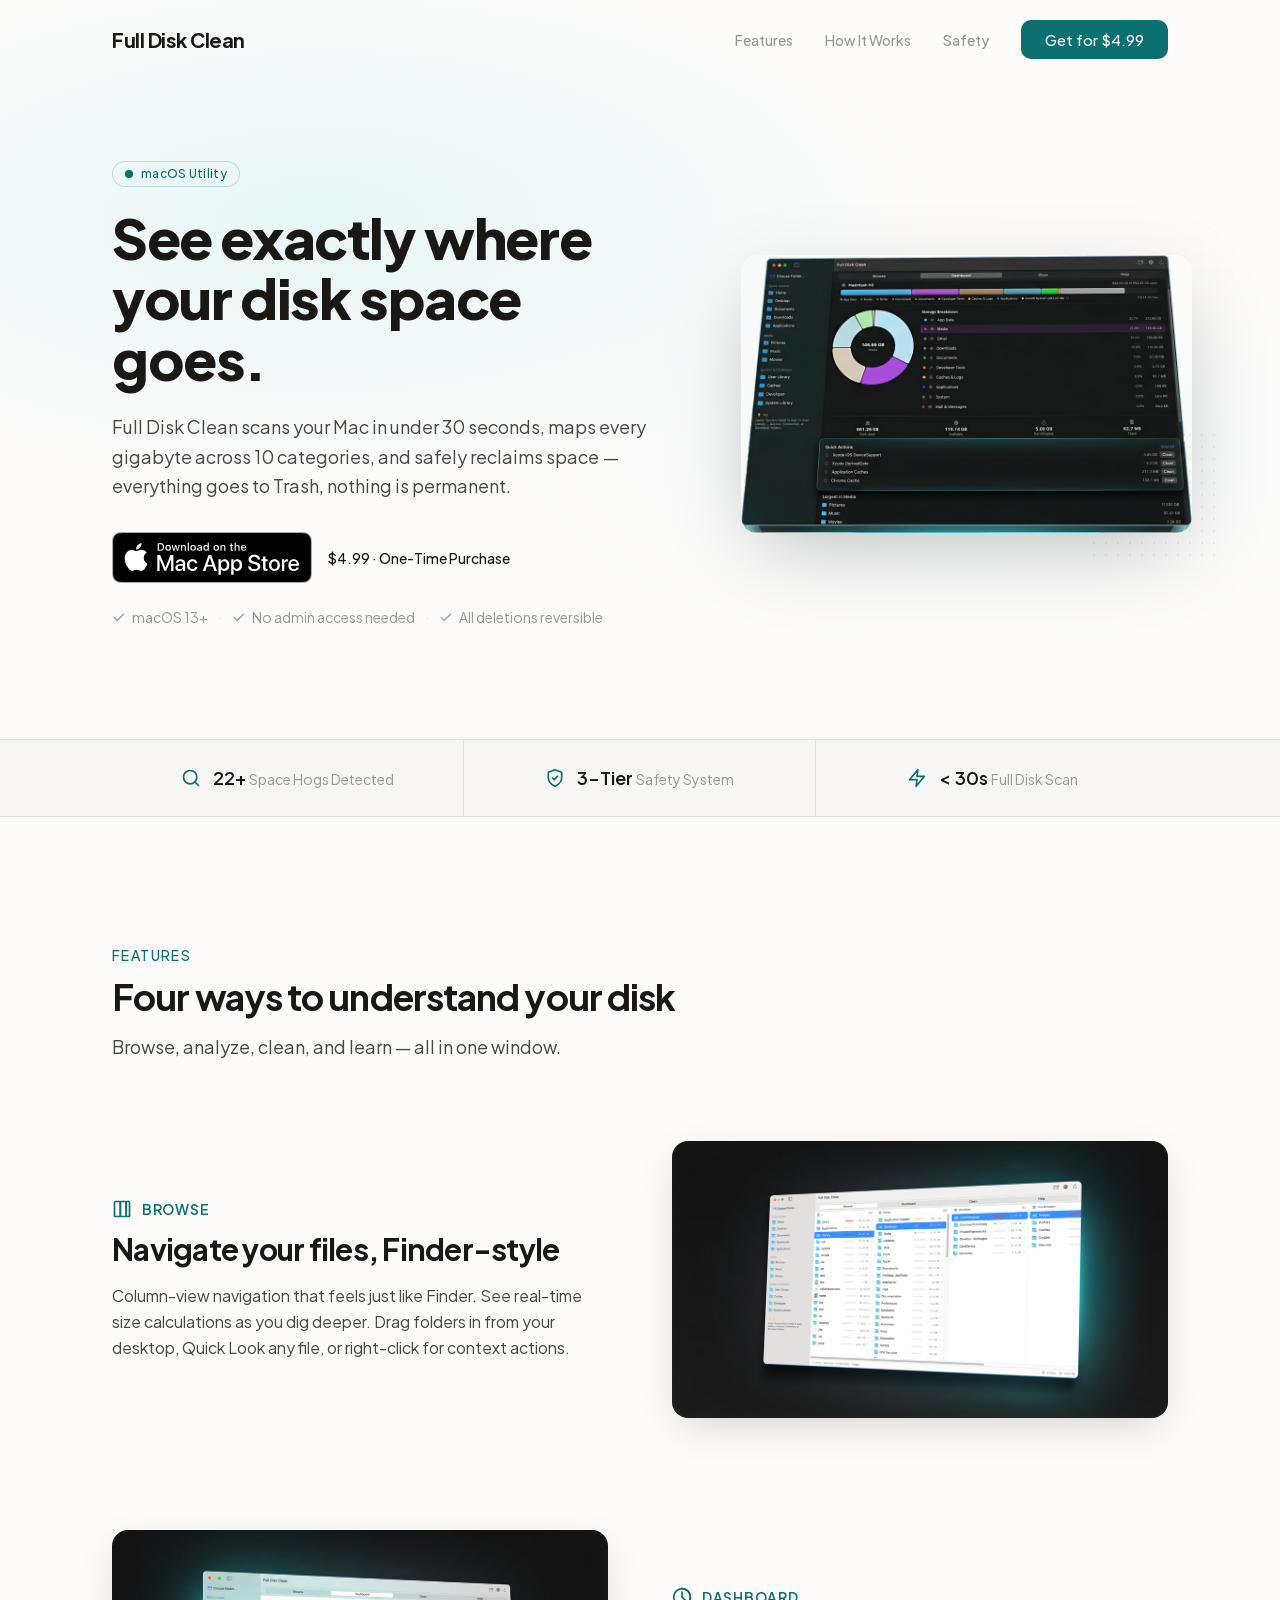
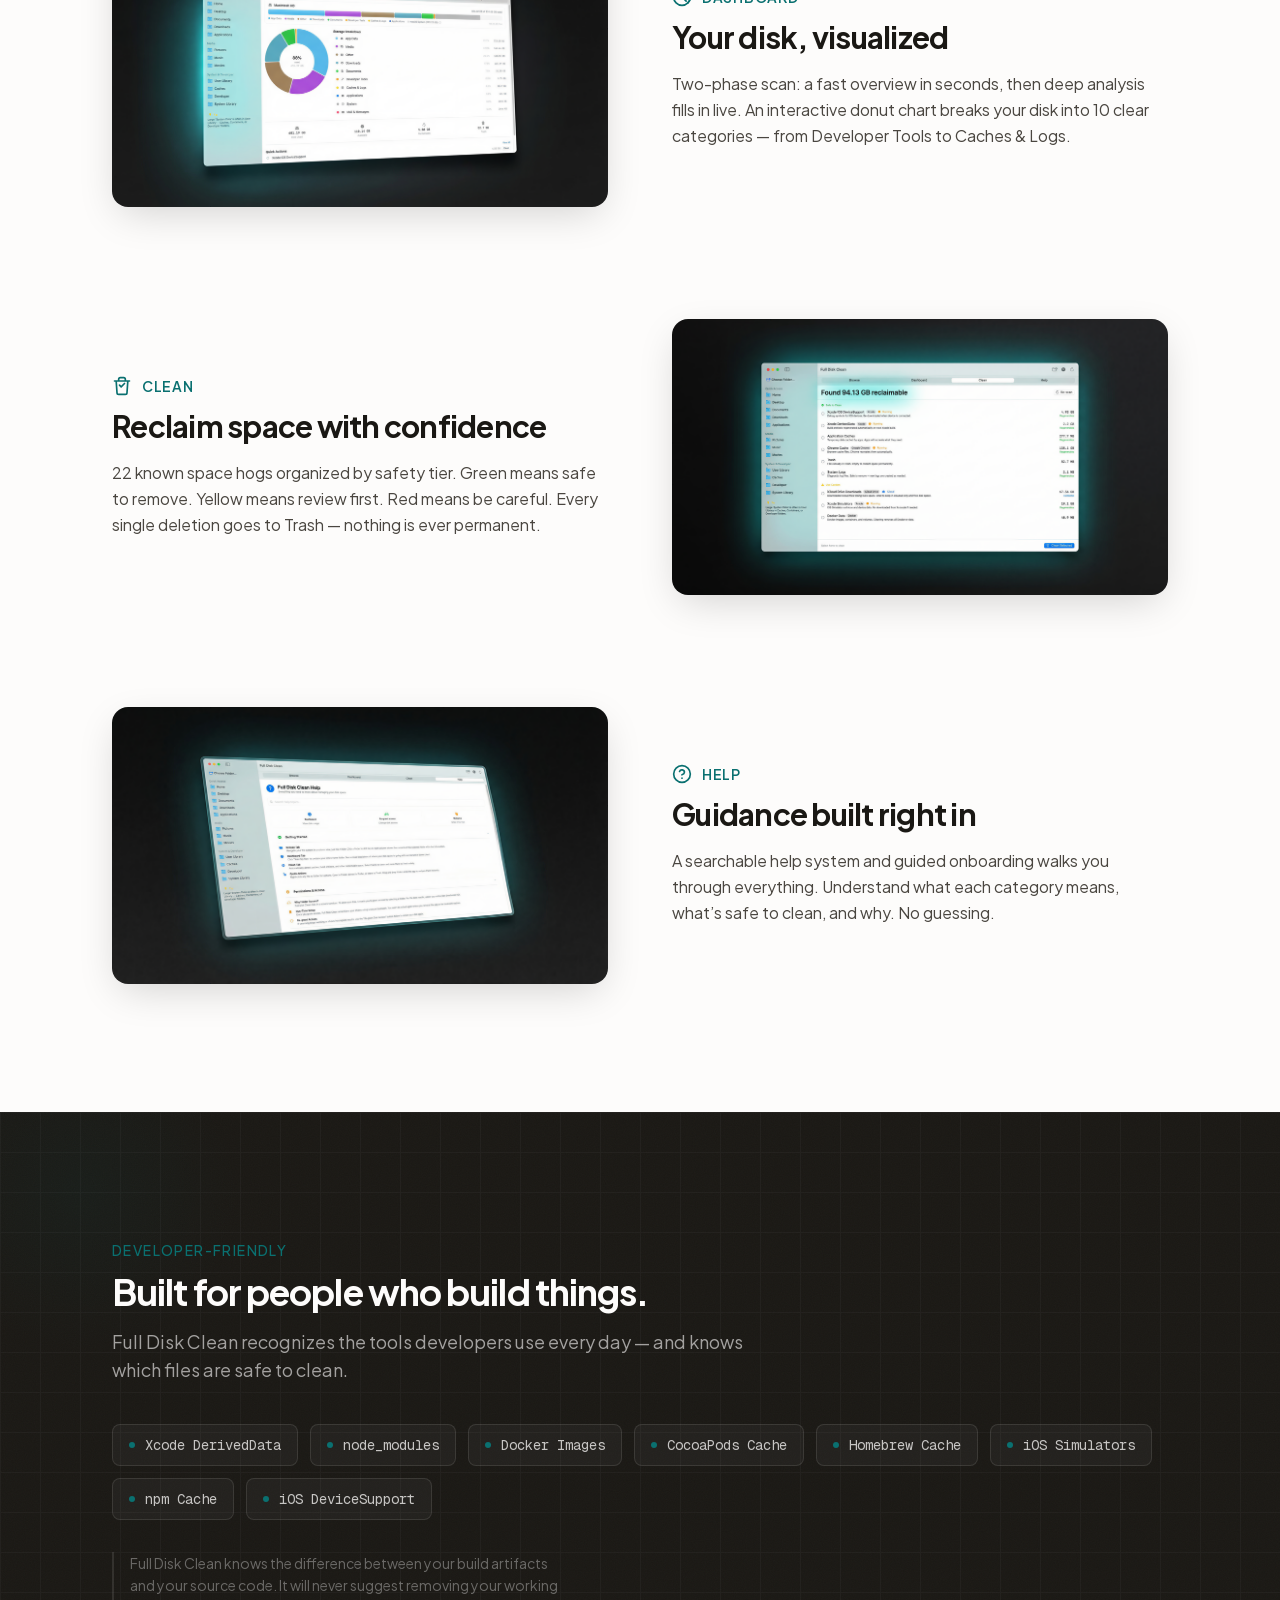
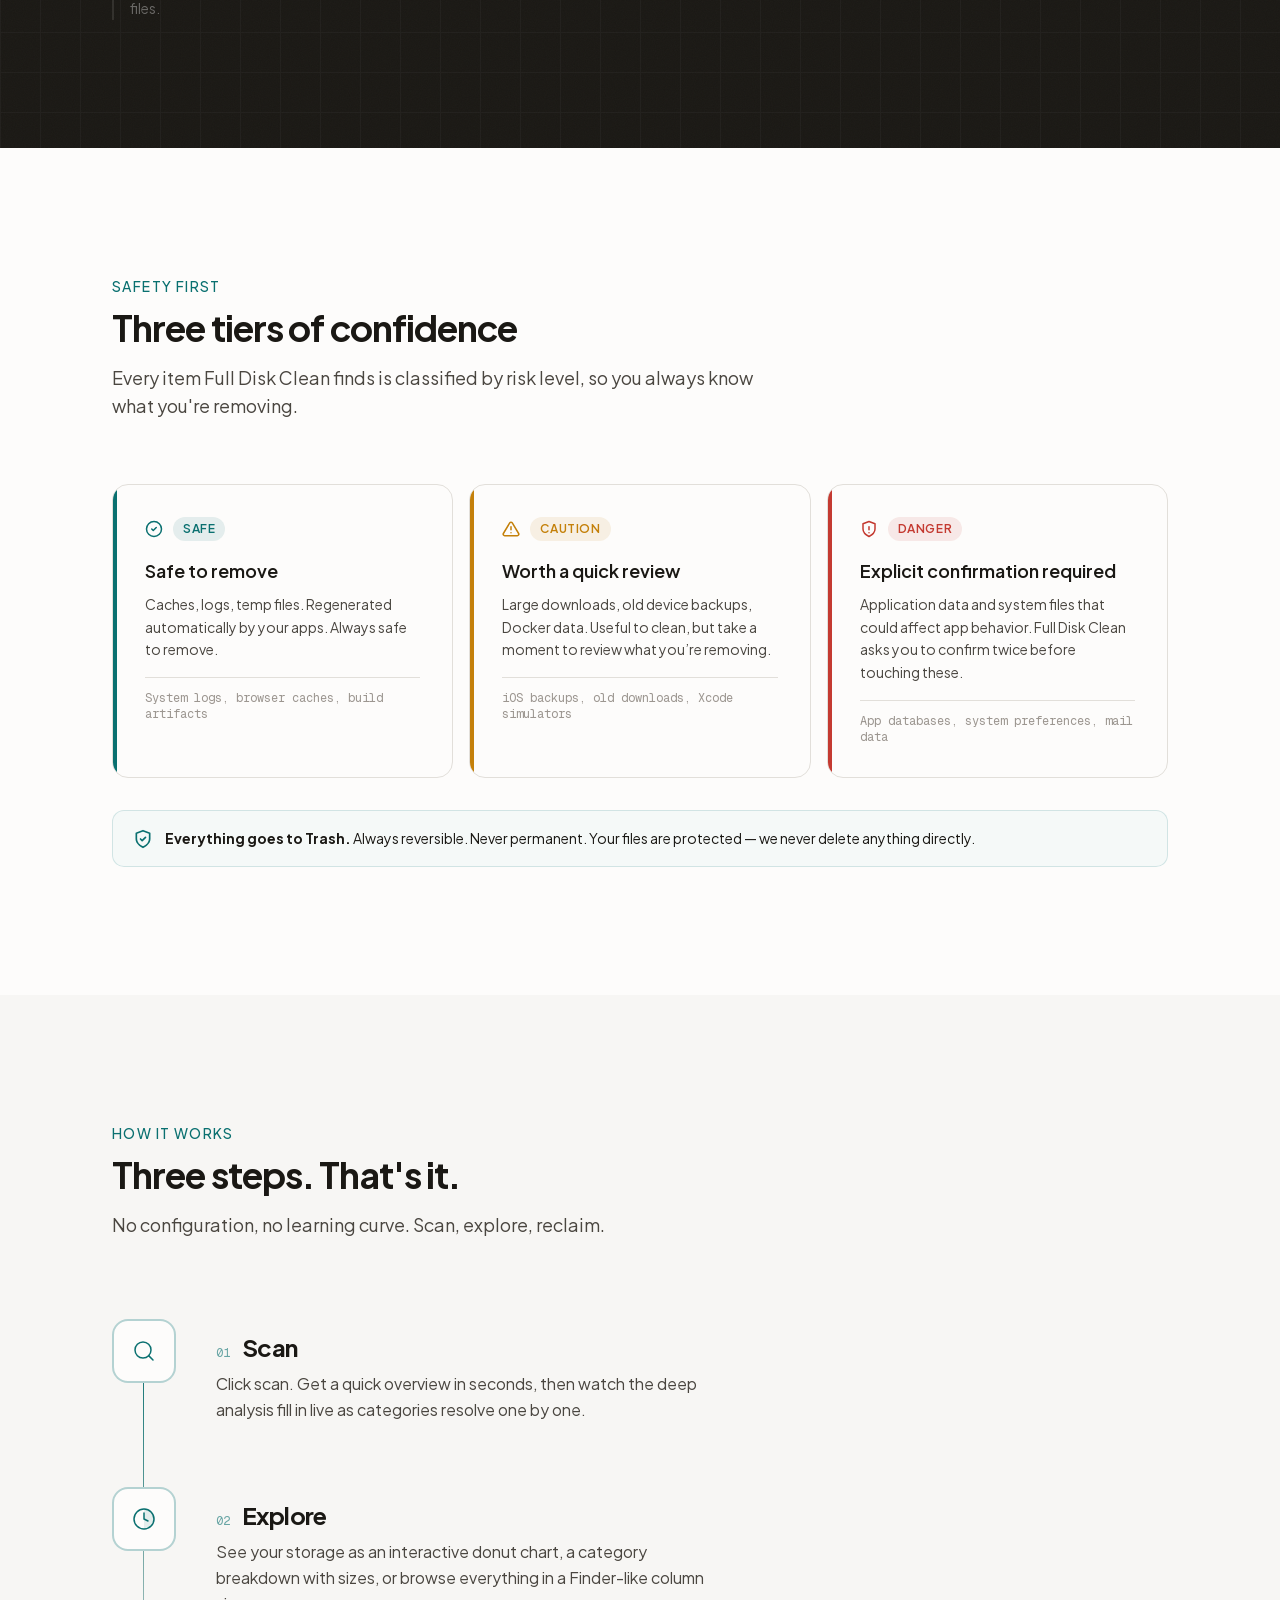
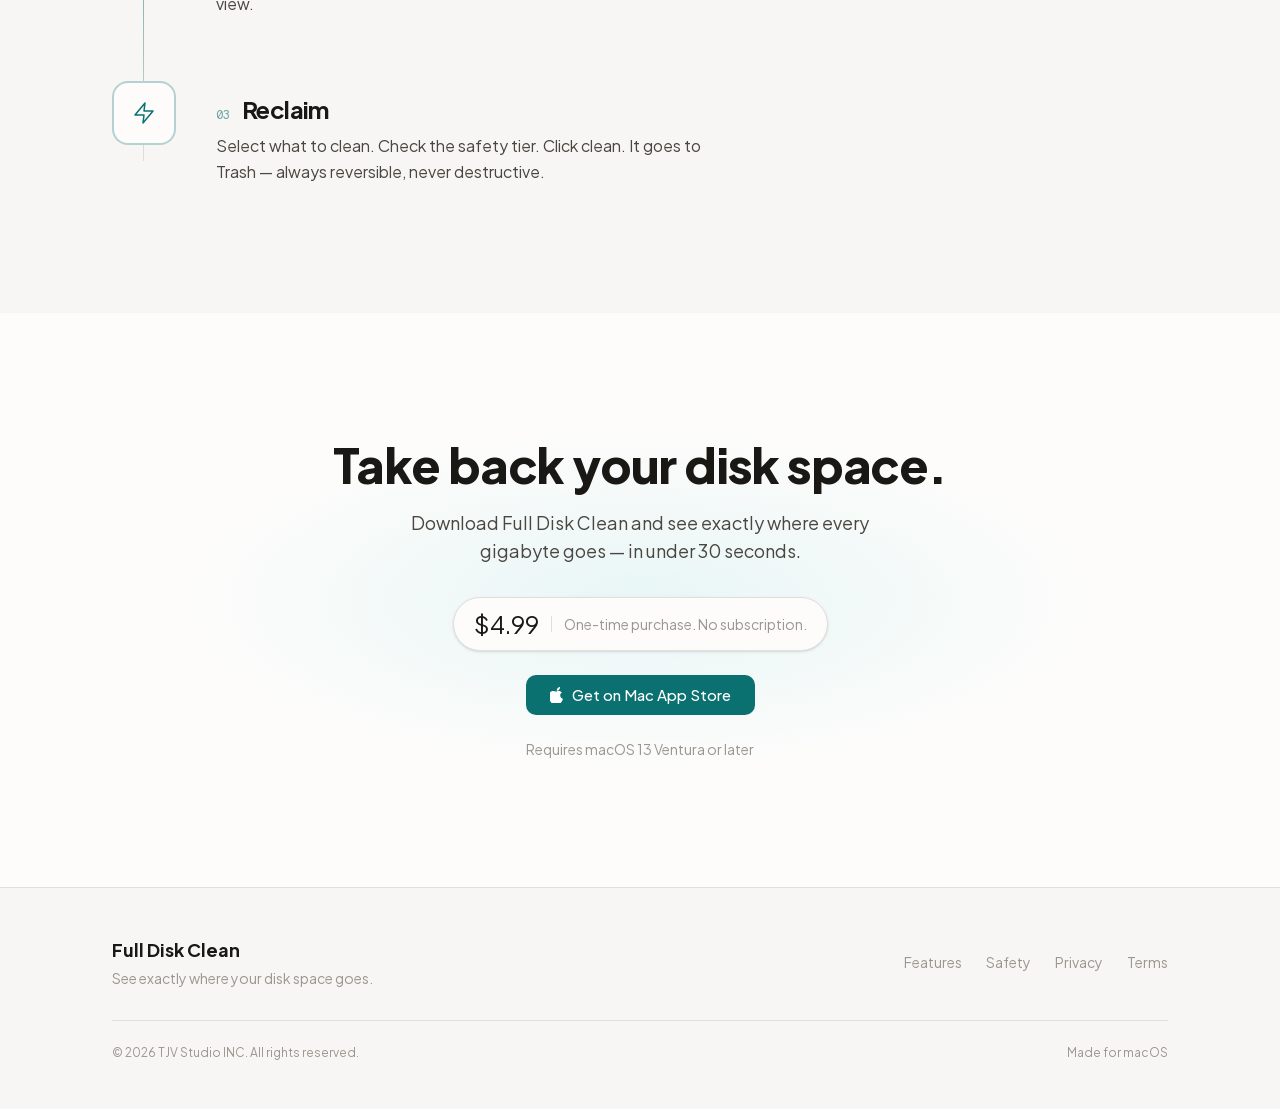
==== commit 33365220: "Use official Apple Mac App Store badge" ====
--- a/index.html
+++ b/index.html
@@ -1 +1 @@
-<!DOCTYPE html><html lang="en" class="plus_jakarta_sans_6cbc0d5f-module__dx4leq__variable geist_mono_42eec60-module__Gb1_vG__variable antialiased"><head><meta charSet="utf-8"/><meta name="viewport" content="width=device-width, initial-scale=1"/><link rel="preload" href="/_next/static/media/797e433ab948586e-s.p.0.q-h669a_dqa.woff2" as="font" crossorigin="" type="font/woff2"/><link rel="preload" href="/_next/static/media/fba5a26ea33df6a3-s.p.0eehd8tgys7nv.woff2" as="font" crossorigin="" type="font/woff2"/><link rel="preload" as="image" href="/screenshots/hero.png"/><link rel="stylesheet" href="/_next/static/chunks/0b0xn584rza4w.css" data-precedence="next"/><link rel="preload" as="script" fetchPriority="low" href="/_next/static/chunks/05tsy9pxtuyv0.js"/><script src="/_next/static/chunks/0pqt~8bl3ukh4.js" async=""></script><script src="/_next/static/chunks/0174xh3wfsjm1.js" async=""></script><script src="/_next/static/chunks/0vkgb7xyv-nko.js" async=""></script><script src="/_next/static/chunks/turbopack-12_63.zowk6uw.js" async=""></script><script src="/_next/static/chunks/01xlw8hd842-c.js" async=""></script><script src="/_next/static/chunks/0d3shmwh5_nmn.js" async=""></script><script src="/_next/static/chunks/0ka051yepewro.js" async=""></script><script src="/_next/static/chunks/0hvu.fv~oq0o5.js" async=""></script><meta name="next-size-adjust" content=""/><meta name="theme-color" content="#FDFCFB" media="(prefers-color-scheme: light)"/><meta name="theme-color" content="#0D0B0A" media="(prefers-color-scheme: dark)"/><title>Full Disk Clean — See Where Your Disk Space Goes | macOS</title><meta name="description" content="A macOS utility that scans your disk in seconds, visualizes where every gigabyte goes across 10 categories, and safely reclaims space through a 3-tier safety system. $4.99 on the Mac App Store."/><meta name="application-name" content="Full Disk Clean"/><meta name="author" content="Full Disk Clean"/><meta name="keywords" content="mac disk cleaner,disk space analyzer,macOS utility,clean mac storage,disk usage visualization,free disk space mac,mac storage manager,Xcode DerivedData cleaner,mac cache cleaner,disk space visualizer mac,clean developer files mac,node_modules cleaner,macOS Ventura disk cleaner,macOS Sonoma disk cleaner,mac app store disk utility"/><meta name="creator" content="Full Disk Clean"/><meta name="publisher" content="Full Disk Clean"/><meta name="robots" content="index, follow"/><meta name="googlebot" content="index, follow, max-video-preview:-1, max-image-preview:large, max-snippet:-1"/><meta name="category" content="Utilities"/><meta name="classification" content="Disk Utility Software"/><meta name="apple-itunes-app" content="app-id=YOUR_APP_ID"/><link rel="canonical" href="https://www.fulldiskclean.com/"/><meta name="apple-mobile-web-app-title" content="Full Disk Clean"/><meta name="apple-mobile-web-app-status-bar-style" content="default"/><meta property="og:title" content="Full Disk Clean — See Where Your Disk Space Goes"/><meta property="og:description" content="Scan your Mac in seconds. Visualize every gigabyte across 10 categories. Safely reclaim space with a 3-tier safety system. $4.99 on the Mac App Store."/><meta property="og:url" content="https://www.fulldiskclean.com/"/><meta property="og:site_name" content="Full Disk Clean"/><meta property="og:locale" content="en_US"/><meta property="og:image" content="https://www.fulldiskclean.com/screenshots/hero.png"/><meta property="og:image:type" content="image/png"/><meta property="og:image:width" content="1372"/><meta property="og:image:height" content="856"/><meta property="og:image:alt" content="Full Disk Clean dashboard showing storage breakdown with donut chart and category sizes"/><meta property="og:type" content="website"/><meta name="twitter:card" content="summary_large_image"/><meta name="twitter:title" content="Full Disk Clean — See Where Your Disk Space Goes"/><meta name="twitter:description" content="Scan your Mac in seconds. Visualize every gigabyte. Safely reclaim space with a 3-tier safety system. $4.99 on the Mac App Store."/><meta name="twitter:image" content="https://www.fulldiskclean.com/screenshots/hero.png"/><link rel="icon" href="/favicon.ico?favicon.0jpqvq-a_jpmy.ico" sizes="48x48" type="image/x-icon"/><link rel="icon" href="/icon.png?icon.0tkqx.7d6882~.png" sizes="512x512" type="image/png"/><link rel="apple-touch-icon" href="/apple-icon.png?apple-icon.0tkqx.7d6882~.png" sizes="512x512" type="image/png"/><script src="/_next/static/chunks/03~yq9q893hmn.js" noModule=""></script></head><body class="min-h-screen bg-page text-body font-body"><div hidden=""><!--$--><!--/$--></div><script type="application/ld+json">{"@context":"https://schema.org","@type":"SoftwareApplication","name":"Full Disk Clean","operatingSystem":"macOS","applicationCategory":"UtilitiesApplication","offers":{"@type":"Offer","price":"4.99","priceCurrency":"USD","availability":"https://schema.org/InStock"},"description":"A macOS utility that scans your disk in seconds, visualizes where every gigabyte goes across 10 categories, and safely reclaims space through a 3-tier safety system.","screenshot":"https://www.fulldiskclean.com/screenshots/hero.png","softwareVersion":"1.0","applicationSubCategory":"Disk Utility"}</script><header class="site-header fixed top-0 left-0 right-0 z-50 py-5"><div class="mx-auto flex max-w-6xl items-center justify-between px-6 md:px-8 lg:px-12"><a class="font-display text-xl font-bold text-ink tracking-tight" href="/">Full Disk Clean</a><nav class="hidden items-center gap-8 md:flex"><a href="#features" class="text-sm font-medium text-muted transition-colors duration-200 hover:text-ink">Features</a><a href="#how-it-works" class="text-sm font-medium text-muted transition-colors duration-200 hover:text-ink">How It Works</a><a href="#safety" class="text-sm font-medium text-muted transition-colors duration-200 hover:text-ink">Safety</a><a href="https://apps.apple.com/us/app/full-disk-clean/id6760800263" class="btn btn-primary text-sm" target="_blank" rel="noopener noreferrer">Get for $4.99</a></nav><button class="flex flex-col items-center justify-center gap-[5px] p-2 md:hidden" aria-label="Open menu" aria-expanded="false"><span class="block h-[2px] w-5 bg-ink transition-all duration-200 "></span><span class="block h-[2px] w-5 bg-ink transition-opacity duration-200 "></span><span class="block h-[2px] w-5 bg-ink transition-all duration-200 "></span></button></div><div class="overflow-hidden transition-all duration-300 md:hidden max-h-0 opacity-0"><nav class="mx-auto flex max-w-6xl flex-col gap-1 px-6 pb-4 pt-2"><a href="#features" class="rounded-lg px-3 py-2.5 text-sm font-medium text-muted transition-colors hover:bg-surface hover:text-ink">Features</a><a href="#how-it-works" class="rounded-lg px-3 py-2.5 text-sm font-medium text-muted transition-colors hover:bg-surface hover:text-ink">How It Works</a><a href="#safety" class="rounded-lg px-3 py-2.5 text-sm font-medium text-muted transition-colors hover:bg-surface hover:text-ink">Safety</a><a href="https://apps.apple.com/us/app/full-disk-clean/id6760800263" class="btn btn-primary mt-2 text-sm" target="_blank" rel="noopener noreferrer">Get for $4.99</a></nav></div></header><main><section class="relative overflow-hidden pt-32 pb-20 lg:pt-40 lg:pb-28"><div class="pointer-events-none absolute inset-0 -z-10" aria-hidden="true"><div class="absolute inset-0" style="background:radial-gradient(ellipse 80% 60% at 25% 30%, var(--petrol-subtle) 0%, transparent 60%)"></div><div class="absolute inset-0" style="background:radial-gradient(ellipse 50% 40% at 75% 60%, color-mix(in srgb, var(--petrol-subtle) 40%, transparent) 0%, transparent 70%)"></div><div class="absolute -top-10 -right-10 h-80 w-80 opacity-[0.04]" style="background-image:radial-gradient(circle, var(--ink) 1px, transparent 1px);background-size:16px 16px"></div></div><div class="mx-auto grid max-w-6xl items-center gap-12 px-6 md:px-8 lg:grid-cols-[1.2fr_1fr] lg:gap-16 lg:px-12"><div class="max-w-xl"><div class="mb-5 inline-flex items-center gap-2 rounded-full border border-petrol/20 bg-petrol-subtle/50 px-3 py-1"><span class="relative flex h-2 w-2"><span class="absolute inline-flex h-full w-full animate-ping rounded-full bg-petrol opacity-40"></span><span class="relative inline-flex h-2 w-2 rounded-full bg-petrol"></span></span><span class="text-xs font-medium tracking-wide text-petrol">macOS Utility</span></div><h1 class="font-display text-4xl font-extrabold leading-[1.08] tracking-tight text-ink sm:text-5xl lg:text-[3.5rem]">See exactly where your disk space goes.</h1><p class="mt-6 text-lg leading-relaxed text-body lg:text-[1.125rem]">Full Disk Clean scans your Mac in under 30 seconds, maps every gigabyte across 10 categories, and safely reclaims space — everything goes to Trash, nothing is permanent.</p><div class="mt-8 flex flex-wrap items-center gap-4"><a href="https://apps.apple.com/us/app/full-disk-clean/id6760800263" class="btn btn-primary" target="_blank" rel="noopener noreferrer"><svg width="18" height="20" viewBox="-1 -1 16 20" fill="currentColor"><path d="M13.2 13.16c-.41.94-.6 1.36-1.13 2.19-.73 1.15-1.76 2.59-3.04 2.6-1.13.02-1.43-.74-2.97-.73-1.54.01-1.87.75-3 .73C1.78 17.93.76 16.6.04 15.45c-2-3.22-2.21-7-.98-9.01.88-1.43 2.26-2.27 3.54-2.27 1.32 0 2.14.74 3.23.74 1.06 0 1.7-.75 3.23-.75 1.14 0 2.36.62 3.23 1.7-2.84 1.55-2.38 5.6.91 6.69ZM9.37 2.73c.57-.73.99-1.76.84-2.81-.92.06-2 .65-2.63 1.4-.57.68-1.04 1.72-.86 2.72 1.01.03 2.05-.56 2.65-1.31Z"></path></svg>Get on Mac App Store</a><span class="text-sm font-medium text-ink">$4.99 · One-Time Purchase</span></div><div class="mt-6 flex flex-wrap items-center gap-x-1.5 gap-y-1 text-sm text-muted"><span class="flex items-center gap-x-1.5"><svg width="14" height="14" viewBox="0 0 16 16" fill="none" class="text-petrol/60"><path d="M13.25 4.75 6 12 2.75 8.75" stroke="currentColor" stroke-width="1.5" stroke-linecap="round" stroke-linejoin="round"></path></svg>macOS 13+<span class="mx-1 text-border">·</span></span><span class="flex items-center gap-x-1.5"><svg width="14" height="14" viewBox="0 0 16 16" fill="none" class="text-petrol/60"><path d="M13.25 4.75 6 12 2.75 8.75" stroke="currentColor" stroke-width="1.5" stroke-linecap="round" stroke-linejoin="round"></path></svg>No admin access needed<span class="mx-1 text-border">·</span></span><span class="flex items-center gap-x-1.5"><svg width="14" height="14" viewBox="0 0 16 16" fill="none" class="text-petrol/60"><path d="M13.25 4.75 6 12 2.75 8.75" stroke="currentColor" stroke-width="1.5" stroke-linecap="round" stroke-linejoin="round"></path></svg>All deletions reversible</span></div></div><div class="relative lg:translate-x-6"><div class="pointer-events-none absolute inset-4 -z-10 rounded-3xl opacity-60" aria-hidden="true" style="background:radial-gradient(ellipse at center, var(--petrol-subtle) 0%, transparent 70%)"></div><div class="animate-float overflow-hidden rounded-2xl shadow-[0_24px_80px_-16px_rgba(0,0,0,0.25)]"><img alt="Full Disk Clean dashboard showing storage breakdown with donut chart, category sizes, and quick actions" width="1372" height="856" decoding="async" data-nimg="1" class="block w-full h-auto" style="color:transparent" src="/screenshots/hero.png"/></div><div class="pointer-events-none absolute -right-6 -bottom-6 -z-10 h-32 w-32 opacity-[0.06]" aria-hidden="true" style="background-image:radial-gradient(circle, var(--ink) 1.5px, transparent 1.5px);background-size:12px 12px"></div></div></div></section><div class=""><section class="border-y border-border bg-surface"><div class="mx-auto grid max-w-6xl grid-cols-1 divide-y divide-border px-6 sm:grid-cols-3 sm:divide-x sm:divide-y-0 md:px-8 lg:px-12"><div class="flex items-center justify-center gap-3 py-5 sm:py-6"><span class="text-petrol"><svg width="20" height="20" viewBox="0 0 24 24" fill="none" stroke="currentColor" stroke-width="2" stroke-linecap="round" stroke-linejoin="round"><circle cx="11" cy="11" r="8"></circle><path d="m21 21-4.35-4.35"></path></svg></span><div><span class="text-lg font-semibold text-ink">22+</span> <span class="text-sm text-muted">Space Hogs Detected</span></div></div><div class="flex items-center justify-center gap-3 py-5 sm:py-6"><span class="text-petrol"><svg width="20" height="20" viewBox="0 0 24 24" fill="none" stroke="currentColor" stroke-width="2" stroke-linecap="round" stroke-linejoin="round"><path d="M12 22s8-4 8-10V5l-8-3-8 3v7c0 6 8 10 8 10z"></path><path d="m9 12 2 2 4-4"></path></svg></span><div><span class="text-lg font-semibold text-ink">3-Tier</span> <span class="text-sm text-muted">Safety System</span></div></div><div class="flex items-center justify-center gap-3 py-5 sm:py-6"><span class="text-petrol"><svg width="20" height="20" viewBox="0 0 24 24" fill="none" stroke="currentColor" stroke-width="2" stroke-linecap="round" stroke-linejoin="round"><path d="M13 2 3 14h9l-1 8 10-12h-9l1-8z"></path></svg></span><div><span class="text-lg font-semibold text-ink">&lt; 30s</span> <span class="text-sm text-muted">Full Disk Scan</span></div></div></div></section></div><div class=""><section id="features" class="py-24 lg:py-32"><div class="mx-auto max-w-6xl px-6 md:px-8 lg:px-12"><div class="max-w-2xl"><p class="mb-3 text-sm font-medium uppercase tracking-widest text-petrol">Features</p><h2 class="font-display text-3xl font-bold tracking-tight text-ink sm:text-4xl">Four ways to understand your disk</h2><p class="mt-4 text-lg text-body">Browse, analyze, clean, and learn — all in one window.</p></div><div class="mt-16 space-y-20 lg:mt-20 lg:space-y-28"><div class="grid items-center gap-8 lg:grid-cols-2 lg:gap-16 "><div class=""><div class="flex items-center gap-2.5 text-petrol"><svg width="20" height="20" viewBox="0 0 24 24" fill="none" stroke="currentColor" stroke-width="2" stroke-linecap="round" stroke-linejoin="round"><rect x="3" y="3" width="7" height="18" rx="1"></rect><rect x="10" y="3" width="7" height="18" rx="1"></rect><rect x="17" y="3" width="4" height="18" rx="1"></rect></svg><span class="text-sm font-semibold uppercase tracking-wider">Browse</span></div><h3 class="mt-3 font-display text-2xl font-bold tracking-tight text-ink sm:text-3xl">Navigate your files, Finder-style</h3><p class="mt-4 text-body leading-relaxed">Column-view navigation that feels just like Finder. See real-time size calculations as you dig deeper. Drag folders in from your desktop, Quick Look any file, or right-click for context actions.</p></div><div class=""><div class="overflow-hidden rounded-2xl shadow-[0_12px_40px_-8px_rgba(0,0,0,0.18)]"><img alt="Browse tab showing column-view file navigation with sizes" loading="lazy" width="1200" height="750" decoding="async" data-nimg="1" class="block h-auto w-full" style="color:transparent" src="/screenshots/browse.png"/></div></div></div><div class="grid items-center gap-8 lg:grid-cols-2 lg:gap-16 lg:[direction:rtl]"><div class="lg:[direction:ltr]"><div class="flex items-center gap-2.5 text-petrol"><svg width="20" height="20" viewBox="0 0 24 24" fill="none" stroke="currentColor" stroke-width="2" stroke-linecap="round" stroke-linejoin="round"><circle cx="12" cy="12" r="10"></circle><path d="M12 2a10 10 0 0 1 7.07 17.07"></path><path d="M12 12V6"></path><path d="M12 12l5 5"></path></svg><span class="text-sm font-semibold uppercase tracking-wider">Dashboard</span></div><h3 class="mt-3 font-display text-2xl font-bold tracking-tight text-ink sm:text-3xl">Your disk, visualized</h3><p class="mt-4 text-body leading-relaxed">Two-phase scan: a fast overview in seconds, then deep analysis fills in live. An interactive donut chart breaks your disk into 10 clear categories — from Developer Tools to Caches &amp; Logs.</p></div><div class="lg:[direction:ltr]"><div class="overflow-hidden rounded-2xl shadow-[0_12px_40px_-8px_rgba(0,0,0,0.18)]"><img alt="Dashboard tab showing donut chart and category breakdown" loading="lazy" width="1200" height="750" decoding="async" data-nimg="1" class="block h-auto w-full" style="color:transparent" src="/screenshots/dashboard.png"/></div></div></div><div class="grid items-center gap-8 lg:grid-cols-2 lg:gap-16 "><div class=""><div class="flex items-center gap-2.5 text-petrol"><svg width="20" height="20" viewBox="0 0 24 24" fill="none" stroke="currentColor" stroke-width="2" stroke-linecap="round" stroke-linejoin="round"><path d="M3 6h18M8 6V4a2 2 0 0 1 2-2h4a2 2 0 0 1 2 2v2M19 6l-1 14a2 2 0 0 1-2 2H8a2 2 0 0 1-2-2L5 6"></path><path d="m9 11 2 2 4-4"></path></svg><span class="text-sm font-semibold uppercase tracking-wider">Clean</span></div><h3 class="mt-3 font-display text-2xl font-bold tracking-tight text-ink sm:text-3xl">Reclaim space with confidence</h3><p class="mt-4 text-body leading-relaxed">22 known space hogs organized by safety tier. Green means safe to remove. Yellow means review first. Red means be careful. Every single deletion goes to Trash — nothing is ever permanent.</p></div><div class=""><div class="overflow-hidden rounded-2xl shadow-[0_12px_40px_-8px_rgba(0,0,0,0.18)]"><img alt="Clean tab showing space hogs with safety tier indicators" loading="lazy" width="1200" height="750" decoding="async" data-nimg="1" class="block h-auto w-full" style="color:transparent" src="/screenshots/clean.png"/></div></div></div><div class="grid items-center gap-8 lg:grid-cols-2 lg:gap-16 lg:[direction:rtl]"><div class="lg:[direction:ltr]"><div class="flex items-center gap-2.5 text-petrol"><svg width="20" height="20" viewBox="0 0 24 24" fill="none" stroke="currentColor" stroke-width="2" stroke-linecap="round" stroke-linejoin="round"><circle cx="12" cy="12" r="10"></circle><path d="M9.09 9a3 3 0 0 1 5.83 1c0 2-3 3-3 3"></path><path d="M12 17h.01"></path></svg><span class="text-sm font-semibold uppercase tracking-wider">Help</span></div><h3 class="mt-3 font-display text-2xl font-bold tracking-tight text-ink sm:text-3xl">Guidance built right in</h3><p class="mt-4 text-body leading-relaxed">A searchable help system and guided onboarding walks you through everything. Understand what each category means, what’s safe to clean, and why. No guessing.</p></div><div class="lg:[direction:ltr]"><div class="overflow-hidden rounded-2xl shadow-[0_12px_40px_-8px_rgba(0,0,0,0.18)]"><img alt="Help tab with searchable content and onboarding guide" loading="lazy" width="1200" height="750" decoding="async" data-nimg="1" class="block h-auto w-full" style="color:transparent" src="/screenshots/help.png"/></div></div></div></div></div></section></div><div class=""><section class="grain-overlay relative overflow-hidden bg-ink py-24 lg:py-32"><div class="pointer-events-none absolute inset-0 opacity-[0.03]" aria-hidden="true" style="background-image:linear-gradient(var(--page) 1px, transparent 1px), linear-gradient(90deg, var(--page) 1px, transparent 1px);background-size:40px 40px"></div><div class="pointer-events-none absolute -top-20 -left-20 h-80 w-80 opacity-[0.06]" aria-hidden="true" style="background:radial-gradient(circle, var(--petrol) 0%, transparent 70%)"></div><div class="relative mx-auto max-w-6xl px-6 md:px-8 lg:px-12"><div class="max-w-2xl"><p class="mb-3 text-sm font-medium uppercase tracking-widest text-petrol">Developer-Friendly</p><h2 class="font-display text-3xl font-bold tracking-tight text-page sm:text-4xl">Built for people who build things.</h2><p class="mt-4 text-lg text-page/60">Full Disk Clean recognizes the tools developers use every day — and knows which files are safe to clean.</p></div><div class="mt-10 flex flex-wrap gap-3"><span class="group inline-flex items-center gap-2.5 rounded-lg border border-page/10 bg-page/[0.04] px-4 py-2.5 font-mono text-sm text-page/75 transition-all duration-200 hover:border-petrol/40 hover:bg-petrol/10 hover:text-petrol"><span class="h-1.5 w-1.5 rounded-full bg-petrol transition-transform duration-200 group-hover:scale-150"></span>Xcode DerivedData</span><span class="group inline-flex items-center gap-2.5 rounded-lg border border-page/10 bg-page/[0.04] px-4 py-2.5 font-mono text-sm text-page/75 transition-all duration-200 hover:border-petrol/40 hover:bg-petrol/10 hover:text-petrol"><span class="h-1.5 w-1.5 rounded-full bg-petrol transition-transform duration-200 group-hover:scale-150"></span>node_modules</span><span class="group inline-flex items-center gap-2.5 rounded-lg border border-page/10 bg-page/[0.04] px-4 py-2.5 font-mono text-sm text-page/75 transition-all duration-200 hover:border-petrol/40 hover:bg-petrol/10 hover:text-petrol"><span class="h-1.5 w-1.5 rounded-full bg-petrol transition-transform duration-200 group-hover:scale-150"></span>Docker Images</span><span class="group inline-flex items-center gap-2.5 rounded-lg border border-page/10 bg-page/[0.04] px-4 py-2.5 font-mono text-sm text-page/75 transition-all duration-200 hover:border-petrol/40 hover:bg-petrol/10 hover:text-petrol"><span class="h-1.5 w-1.5 rounded-full bg-petrol transition-transform duration-200 group-hover:scale-150"></span>CocoaPods Cache</span><span class="group inline-flex items-center gap-2.5 rounded-lg border border-page/10 bg-page/[0.04] px-4 py-2.5 font-mono text-sm text-page/75 transition-all duration-200 hover:border-petrol/40 hover:bg-petrol/10 hover:text-petrol"><span class="h-1.5 w-1.5 rounded-full bg-petrol transition-transform duration-200 group-hover:scale-150"></span>Homebrew Cache</span><span class="group inline-flex items-center gap-2.5 rounded-lg border border-page/10 bg-page/[0.04] px-4 py-2.5 font-mono text-sm text-page/75 transition-all duration-200 hover:border-petrol/40 hover:bg-petrol/10 hover:text-petrol"><span class="h-1.5 w-1.5 rounded-full bg-petrol transition-transform duration-200 group-hover:scale-150"></span>iOS Simulators</span><span class="group inline-flex items-center gap-2.5 rounded-lg border border-page/10 bg-page/[0.04] px-4 py-2.5 font-mono text-sm text-page/75 transition-all duration-200 hover:border-petrol/40 hover:bg-petrol/10 hover:text-petrol"><span class="h-1.5 w-1.5 rounded-full bg-petrol transition-transform duration-200 group-hover:scale-150"></span>npm Cache</span><span class="group inline-flex items-center gap-2.5 rounded-lg border border-page/10 bg-page/[0.04] px-4 py-2.5 font-mono text-sm text-page/75 transition-all duration-200 hover:border-petrol/40 hover:bg-petrol/10 hover:text-petrol"><span class="h-1.5 w-1.5 rounded-full bg-petrol transition-transform duration-200 group-hover:scale-150"></span>iOS DeviceSupport</span></div><p class="mt-8 max-w-md border-l-2 border-page/10 pl-4 text-sm leading-relaxed text-page/35">Full Disk Clean knows the difference between your build artifacts and your source code. It will never suggest removing your working files.</p></div></section></div><div class=""><section id="safety" class="py-24 lg:py-32"><div class="mx-auto max-w-6xl px-6 md:px-8 lg:px-12"><div class="max-w-2xl"><p class="mb-3 text-sm font-medium uppercase tracking-widest text-petrol">Safety First</p><h2 class="font-display text-3xl font-bold tracking-tight text-ink sm:text-4xl">Three tiers of confidence</h2><p class="mt-4 text-lg text-body">Every item Full Disk Clean finds is classified by risk level, so you always know what you&#x27;re removing.</p></div><div class="mt-12 grid gap-4 sm:grid-cols-3 lg:mt-16"><div class="group relative overflow-hidden rounded-2xl border border-border bg-page p-6 transition-shadow duration-300 hover:shadow-lg lg:p-8"><div class="absolute top-0 left-0 h-full w-1 transition-all duration-300 group-hover:w-1.5" style="background-color:var(--safe)"></div><div class="flex items-center gap-2.5"><span style="color:var(--safe)"><svg width="18" height="18" viewBox="0 0 24 24" fill="none" stroke="currentColor" stroke-width="2" stroke-linecap="round" stroke-linejoin="round"><path d="m9 12 2 2 4-4"></path><circle cx="12" cy="12" r="10"></circle></svg></span><span class="inline-flex items-center rounded-full px-2.5 py-1 text-xs font-semibold uppercase tracking-wider" style="color:var(--safe);background-color:color-mix(in srgb, var(--safe) 10%, transparent)">Safe</span></div><h3 class="mt-4 text-lg font-semibold text-ink">Safe to remove</h3><p class="mt-2 text-sm leading-relaxed text-body">Caches, logs, temp files. Regenerated automatically by your apps. Always safe to remove.</p><p class="mt-4 border-t border-border pt-3 font-mono text-xs text-muted">System logs, browser caches, build artifacts</p></div><div class="group relative overflow-hidden rounded-2xl border border-border bg-page p-6 transition-shadow duration-300 hover:shadow-lg lg:p-8"><div class="absolute top-0 left-0 h-full w-1 transition-all duration-300 group-hover:w-1.5" style="background-color:var(--caution)"></div><div class="flex items-center gap-2.5"><span style="color:var(--caution)"><svg width="18" height="18" viewBox="0 0 24 24" fill="none" stroke="currentColor" stroke-width="2" stroke-linecap="round" stroke-linejoin="round"><path d="M12 9v4M12 17h.01"></path><path d="M10.29 3.86 1.82 18a2 2 0 0 0 1.71 3h16.94a2 2 0 0 0 1.71-3L13.71 3.86a2 2 0 0 0-3.42 0z"></path></svg></span><span class="inline-flex items-center rounded-full px-2.5 py-1 text-xs font-semibold uppercase tracking-wider" style="color:var(--caution);background-color:color-mix(in srgb, var(--caution) 10%, transparent)">Caution</span></div><h3 class="mt-4 text-lg font-semibold text-ink">Worth a quick review</h3><p class="mt-2 text-sm leading-relaxed text-body">Large downloads, old device backups, Docker data. Useful to clean, but take a moment to review what you’re removing.</p><p class="mt-4 border-t border-border pt-3 font-mono text-xs text-muted">iOS backups, old downloads, Xcode simulators</p></div><div class="group relative overflow-hidden rounded-2xl border border-border bg-page p-6 transition-shadow duration-300 hover:shadow-lg lg:p-8"><div class="absolute top-0 left-0 h-full w-1 transition-all duration-300 group-hover:w-1.5" style="background-color:var(--danger)"></div><div class="flex items-center gap-2.5"><span style="color:var(--danger)"><svg width="18" height="18" viewBox="0 0 24 24" fill="none" stroke="currentColor" stroke-width="2" stroke-linecap="round" stroke-linejoin="round"><path d="M12 22s8-4 8-10V5l-8-3-8 3v7c0 6 8 10 8 10z"></path><path d="M12 9v4M12 17h.01"></path></svg></span><span class="inline-flex items-center rounded-full px-2.5 py-1 text-xs font-semibold uppercase tracking-wider" style="color:var(--danger);background-color:color-mix(in srgb, var(--danger) 10%, transparent)">Danger</span></div><h3 class="mt-4 text-lg font-semibold text-ink">Explicit confirmation required</h3><p class="mt-2 text-sm leading-relaxed text-body">Application data and system files that could affect app behavior. Full Disk Clean asks you to confirm twice before touching these.</p><p class="mt-4 border-t border-border pt-3 font-mono text-xs text-muted">App databases, system preferences, mail data</p></div></div><div class="mt-8 flex items-start gap-3 rounded-xl border border-petrol/15 bg-petrol-subtle/40 px-5 py-4"><svg width="20" height="20" viewBox="0 0 24 24" fill="none" stroke="currentColor" stroke-width="2" stroke-linecap="round" stroke-linejoin="round" class="mt-0.5 shrink-0 text-petrol"><path d="M12 22s8-4 8-10V5l-8-3-8 3v7c0 6 8 10 8 10z"></path><path d="m9 12 2 2 4-4"></path></svg><p class="text-sm leading-relaxed text-ink"><strong>Everything goes to Trash.</strong> Always reversible. Never permanent. Your files are protected — we never delete anything directly.</p></div></div></section></div><div class=""><section id="how-it-works" class="bg-surface py-24 lg:py-32"><div class="mx-auto max-w-6xl px-6 md:px-8 lg:px-12"><div class="max-w-2xl"><p class="mb-3 text-sm font-medium uppercase tracking-widest text-petrol">How It Works</p><h2 class="font-display text-3xl font-bold tracking-tight text-ink sm:text-4xl">Three steps. That&#x27;s it.</h2><p class="mt-4 text-lg text-body">No configuration, no learning curve. Scan, explore, reclaim.</p></div><div class="relative mt-16 lg:mt-20"><div class="absolute top-6 left-7 hidden h-[calc(100%-3rem)] w-px lg:left-[31px] lg:block" aria-hidden="true" style="background:linear-gradient(to bottom, var(--petrol) 0%, var(--border) 100%)"></div><div class="space-y-14 lg:space-y-16"><div class="group relative flex gap-6 lg:gap-10"><div class="relative z-10 flex h-14 w-14 shrink-0 items-center justify-center rounded-2xl border-2 border-petrol/30 bg-page text-petrol transition-colors duration-200 group-hover:border-petrol group-hover:bg-petrol-subtle lg:h-16 lg:w-16"><svg width="24" height="24" viewBox="0 0 24 24" fill="none" stroke="currentColor" stroke-width="1.5" stroke-linecap="round" stroke-linejoin="round"><circle cx="11" cy="11" r="8"></circle><path d="m21 21-4.35-4.35"></path></svg></div><div class="pt-2 lg:pt-3"><div class="flex items-baseline gap-3"><span class="font-mono text-xs text-petrol/60">0<!-- -->1</span><h3 class="font-display text-2xl font-bold tracking-tight text-ink">Scan</h3></div><p class="mt-2 max-w-lg text-body leading-relaxed">Click scan. Get a quick overview in seconds, then watch the deep analysis fill in live as categories resolve one by one.</p></div></div><div class="group relative flex gap-6 lg:gap-10"><div class="relative z-10 flex h-14 w-14 shrink-0 items-center justify-center rounded-2xl border-2 border-petrol/30 bg-page text-petrol transition-colors duration-200 group-hover:border-petrol group-hover:bg-petrol-subtle lg:h-16 lg:w-16"><svg width="24" height="24" viewBox="0 0 24 24" fill="none" stroke="currentColor" stroke-width="1.5" stroke-linecap="round" stroke-linejoin="round"><circle cx="12" cy="12" r="10"></circle><path d="M12 2a10 10 0 0 1 0 20" fill="currentColor" opacity="0.1"></path><path d="M12 6v6l4 2"></path></svg></div><div class="pt-2 lg:pt-3"><div class="flex items-baseline gap-3"><span class="font-mono text-xs text-petrol/60">0<!-- -->2</span><h3 class="font-display text-2xl font-bold tracking-tight text-ink">Explore</h3></div><p class="mt-2 max-w-lg text-body leading-relaxed">See your storage as an interactive donut chart, a category breakdown with sizes, or browse everything in a Finder-like column view.</p></div></div><div class="group relative flex gap-6 lg:gap-10"><div class="relative z-10 flex h-14 w-14 shrink-0 items-center justify-center rounded-2xl border-2 border-petrol/30 bg-page text-petrol transition-colors duration-200 group-hover:border-petrol group-hover:bg-petrol-subtle lg:h-16 lg:w-16"><svg width="24" height="24" viewBox="0 0 24 24" fill="none" stroke="currentColor" stroke-width="1.5" stroke-linecap="round" stroke-linejoin="round"><path d="M13 2 3 14h9l-1 8 10-12h-9l1-8z"></path></svg></div><div class="pt-2 lg:pt-3"><div class="flex items-baseline gap-3"><span class="font-mono text-xs text-petrol/60">0<!-- -->3</span><h3 class="font-display text-2xl font-bold tracking-tight text-ink">Reclaim</h3></div><p class="mt-2 max-w-lg text-body leading-relaxed">Select what to clean. Check the safety tier. Click clean. It goes to Trash — always reversible, never destructive.</p></div></div></div></div></div></section></div><div class=""><section id="download" class="relative overflow-hidden py-24 lg:py-32"><div class="pointer-events-none absolute inset-0 -z-10" aria-hidden="true"><div class="absolute inset-0" style="background:radial-gradient(ellipse 60% 50% at 50% 50%, var(--petrol-subtle) 0%, transparent 60%)"></div></div><div class="mx-auto max-w-6xl px-6 text-center md:px-8 lg:px-12"><h2 class="font-display text-3xl font-extrabold tracking-tight text-ink sm:text-4xl lg:text-5xl">Take back your disk space.</h2><p class="mx-auto mt-5 max-w-lg text-lg text-body">Download Full Disk Clean and see exactly where every gigabyte goes — in under 30 seconds.</p><div class="mt-8 inline-flex items-center gap-3 rounded-full border border-border bg-page px-5 py-2.5 shadow-sm"><span class="font-display text-2xl text-ink">$4.99</span><span class="h-4 w-px bg-border"></span><span class="text-sm text-muted">One-time purchase. No subscription.</span></div><div class="mt-6 flex flex-wrap items-center justify-center gap-3"><a href="https://apps.apple.com/us/app/full-disk-clean/id6760800263" class="btn btn-primary" target="_blank" rel="noopener noreferrer"><svg width="14" height="16" viewBox="0 0 14 17" fill="currentColor"><path d="M13.2 13.16c-.41.94-.6 1.36-1.13 2.19-.73 1.15-1.76 2.59-3.04 2.6-1.13.02-1.43-.74-2.97-.73-1.54.01-1.87.75-3 .73C1.78 17.93.76 16.6.04 15.45c-2-3.22-2.21-7-.98-9.01.88-1.43 2.26-2.27 3.54-2.27 1.32 0 2.14.74 3.23.74 1.06 0 1.7-.75 3.23-.75 1.14 0 2.36.62 3.23 1.7-2.84 1.55-2.38 5.6.91 6.69ZM9.37 2.73c.57-.73.99-1.76.84-2.81-.92.06-2 .65-2.63 1.4-.57.68-1.04 1.72-.86 2.72 1.01.03 2.05-.56 2.65-1.31Z"></path></svg>Get on Mac App Store</a></div><p class="mt-6 text-sm text-muted">Requires macOS 13 Ventura or later</p></div></section></div></main><footer class="border-t border-border bg-surface"><div class="mx-auto max-w-6xl px-6 py-12 md:px-8 lg:px-12"><div class="flex flex-col items-start justify-between gap-8 md:flex-row md:items-center"><div><span class="font-display text-lg font-bold text-ink">Full Disk Clean</span><p class="mt-1 text-sm text-muted">See exactly where your disk space goes.</p></div><nav class="flex flex-wrap gap-x-6 gap-y-2"><a href="#features" class="text-sm text-muted transition-colors hover:text-ink">Features</a><a href="#safety" class="text-sm text-muted transition-colors hover:text-ink">Safety</a><a href="/privacy" class="text-sm text-muted transition-colors hover:text-ink">Privacy</a><a href="/terms" class="text-sm text-muted transition-colors hover:text-ink">Terms</a></nav></div><div class="mt-8 flex flex-col items-start justify-between gap-2 border-t border-border pt-6 text-xs text-muted md:flex-row md:items-center"><p>© <!-- -->2026<!-- --> TJV Studio INC. All rights reserved.</p><p>Made for macOS</p></div></div></footer><!--$--><!--/$--><script src="/_next/static/chunks/05tsy9pxtuyv0.js" id="_R_" async=""></script><script>(self.__next_f=self.__next_f||[]).push([0])</script><script>self.__next_f.push([1,"1:\"$Sreact.fragment\"\n2:I[39756,[\"/_next/static/chunks/01xlw8hd842-c.js\",\"/_next/static/chunks/0d3shmwh5_nmn.js\"],\"default\"]\n3:I[37457,[\"/_next/static/chunks/01xlw8hd842-c.js\",\"/_next/static/chunks/0d3shmwh5_nmn.js\"],\"default\"]\n4:I[94639,[\"/_next/static/chunks/01xlw8hd842-c.js\",\"/_next/static/chunks/0d3shmwh5_nmn.js\",\"/_next/static/chunks/0ka051yepewro.js\",\"/_next/static/chunks/0hvu.fv~oq0o5.js\"],\"default\"]\n16:I[68027,[\"/_next/static/chunks/01xlw8hd842-c.js\",\"/_next/static/chunks/0d3shmwh5_nmn.js\"],\"default\",1]\n:HL[\"/_next/static/chunks/0b0xn584rza4w.css\",\"style\"]\n:HL[\"/_next/static/media/797e433ab948586e-s.p.0.q-h669a_dqa.woff2\",\"font\",{\"crossOrigin\":\"\",\"type\":\"font/woff2\"}]\n:HL[\"/_next/static/media/fba5a26ea33df6a3-s.p.0eehd8tgys7nv.woff2\",\"font\",{\"crossOrigin\":\"\",\"type\":\"font/woff2\"}]\n"])</script><script>self.__next_f.push([1,"0:{\"P\":null,\"c\":[\"\",\"\"],\"q\":\"\",\"i\":false,\"f\":[[[\"\",{\"children\":[\"__PAGE__\",{}]},\"$undefined\",\"$undefined\",16],[[\"$\",\"$1\",\"c\",{\"children\":[[[\"$\",\"link\",\"0\",{\"rel\":\"stylesheet\",\"href\":\"/_next/static/chunks/0b0xn584rza4w.css\",\"precedence\":\"next\",\"crossOrigin\":\"$undefined\",\"nonce\":\"$undefined\"}],[\"$\",\"script\",\"script-0\",{\"src\":\"/_next/static/chunks/01xlw8hd842-c.js\",\"async\":true,\"nonce\":\"$undefined\"}],[\"$\",\"script\",\"script-1\",{\"src\":\"/_next/static/chunks/0d3shmwh5_nmn.js\",\"async\":true,\"nonce\":\"$undefined\"}]],[\"$\",\"html\",null,{\"lang\":\"en\",\"className\":\"plus_jakarta_sans_6cbc0d5f-module__dx4leq__variable geist_mono_42eec60-module__Gb1_vG__variable antialiased\",\"children\":[[\"$\",\"head\",null,{}],[\"$\",\"body\",null,{\"className\":\"min-h-screen bg-page text-body font-body\",\"children\":[\"$\",\"$L2\",null,{\"parallelRouterKey\":\"children\",\"error\":\"$undefined\",\"errorStyles\":\"$undefined\",\"errorScripts\":\"$undefined\",\"template\":[\"$\",\"$L3\",null,{}],\"templateStyles\":\"$undefined\",\"templateScripts\":\"$undefined\",\"notFound\":[[[\"$\",\"title\",null,{\"children\":\"404: This page could not be found.\"}],[\"$\",\"div\",null,{\"style\":{\"fontFamily\":\"system-ui,\\\"Segoe UI\\\",Roboto,Helvetica,Arial,sans-serif,\\\"Apple Color Emoji\\\",\\\"Segoe UI Emoji\\\"\",\"height\":\"100vh\",\"textAlign\":\"center\",\"display\":\"flex\",\"flexDirection\":\"column\",\"alignItems\":\"center\",\"justifyContent\":\"center\"},\"children\":[\"$\",\"div\",null,{\"children\":[[\"$\",\"style\",null,{\"dangerouslySetInnerHTML\":{\"__html\":\"body{color:#000;background:#fff;margin:0}.next-error-h1{border-right:1px solid rgba(0,0,0,.3)}@media (prefers-color-scheme:dark){body{color:#fff;background:#000}.next-error-h1{border-right:1px solid rgba(255,255,255,.3)}}\"}}],[\"$\",\"h1\",null,{\"className\":\"next-error-h1\",\"style\":{\"display\":\"inline-block\",\"margin\":\"0 20px 0 0\",\"padding\":\"0 23px 0 0\",\"fontSize\":24,\"fontWeight\":500,\"verticalAlign\":\"top\",\"lineHeight\":\"49px\"},\"children\":404}],[\"$\",\"div\",null,{\"style\":{\"display\":\"inline-block\"},\"children\":[\"$\",\"h2\",null,{\"style\":{\"fontSize\":14,\"fontWeight\":400,\"lineHeight\":\"49px\",\"margin\":0},\"children\":\"This page could not be found.\"}]}]]}]}]],[]],\"forbidden\":\"$undefined\",\"unauthorized\":\"$undefined\"}]}]]}]]}],{\"children\":[[\"$\",\"$1\",\"c\",{\"children\":[[[\"$\",\"script\",null,{\"type\":\"application/ld+json\",\"dangerouslySetInnerHTML\":{\"__html\":\"{\\\"@context\\\":\\\"https://schema.org\\\",\\\"@type\\\":\\\"SoftwareApplication\\\",\\\"name\\\":\\\"Full Disk Clean\\\",\\\"operatingSystem\\\":\\\"macOS\\\",\\\"applicationCategory\\\":\\\"UtilitiesApplication\\\",\\\"offers\\\":{\\\"@type\\\":\\\"Offer\\\",\\\"price\\\":\\\"4.99\\\",\\\"priceCurrency\\\":\\\"USD\\\",\\\"availability\\\":\\\"https://schema.org/InStock\\\"},\\\"description\\\":\\\"A macOS utility that scans your disk in seconds, visualizes where every gigabyte goes across 10 categories, and safely reclaims space through a 3-tier safety system.\\\",\\\"screenshot\\\":\\\"https://www.fulldiskclean.com/screenshots/hero.png\\\",\\\"softwareVersion\\\":\\\"1.0\\\",\\\"applicationSubCategory\\\":\\\"Disk Utility\\\"}\"}}],[\"$\",\"$L4\",null,{}],[\"$\",\"main\",null,{\"children\":[[\"$\",\"section\",null,{\"className\":\"relative overflow-hidden pt-32 pb-20 lg:pt-40 lg:pb-28\",\"children\":[[\"$\",\"div\",null,{\"className\":\"pointer-events-none absolute inset-0 -z-10\",\"aria-hidden\":\"true\",\"children\":[[\"$\",\"div\",null,{\"className\":\"absolute inset-0\",\"style\":{\"background\":\"radial-gradient(ellipse 80% 60% at 25% 30%, var(--petrol-subtle) 0%, transparent 60%)\"}}],[\"$\",\"div\",null,{\"className\":\"absolute inset-0\",\"style\":{\"background\":\"radial-gradient(ellipse 50% 40% at 75% 60%, color-mix(in srgb, var(--petrol-subtle) 40%, transparent) 0%, transparent 70%)\"}}],[\"$\",\"div\",null,{\"className\":\"absolute -top-10 -right-10 h-80 w-80 opacity-[0.04]\",\"style\":{\"backgroundImage\":\"radial-gradient(circle, var(--ink) 1px, transparent 1px)\",\"backgroundSize\":\"16px 16px\"}}]]}],[\"$\",\"div\",null,{\"className\":\"mx-auto grid max-w-6xl items-center gap-12 px-6 md:px-8 lg:grid-cols-[1.2fr_1fr] lg:gap-16 lg:px-12\",\"children\":[[\"$\",\"div\",null,{\"className\":\"max-w-xl\",\"children\":[[\"$\",\"div\",null,{\"className\":\"mb-5 inline-flex items-center gap-2 rounded-full border border-petrol/20 bg-petrol-subtle/50 px-3 py-1\",\"children\":[[\"$\",\"span\",null,{\"className\":\"relative flex h-2 w-2\",\"children\":[[\"$\",\"span\",null,{\"className\":\"absolute inline-flex h-full w-full animate-ping rounded-full bg-petrol opacity-40\"}],[\"$\",\"span\",null,{\"className\":\"relative inline-flex h-2 w-2 rounded-full bg-petrol\"}]]}],\"$L5\"]}],\"$L6\",\"$L7\",\"$L8\",\"$L9\"]}],\"$La\"]}]]}],\"$Lb\",\"$Lc\",\"$Ld\",\"$Le\",\"$Lf\",\"$L10\"]}],\"$L11\"],[\"$L12\",\"$L13\"],\"$L14\"]}],{},null,false,null]},null,false,null],\"$L15\",false]],\"m\":\"$undefined\",\"G\":[\"$16\",[\"$L17\"]],\"S\":true,\"h\":null,\"s\":\"$undefined\",\"l\":\"$undefined\",\"p\":\"$undefined\",\"d\":\"$undefined\",\"b\":\"gF_FZMyRw8UeGYinsLNRL\"}\n"])</script><script>self.__next_f.push([1,"18:I[5500,[\"/_next/static/chunks/01xlw8hd842-c.js\",\"/_next/static/chunks/0d3shmwh5_nmn.js\",\"/_next/static/chunks/0ka051yepewro.js\",\"/_next/static/chunks/0hvu.fv~oq0o5.js\"],\"Image\"]\n19:I[27561,[\"/_next/static/chunks/01xlw8hd842-c.js\",\"/_next/static/chunks/0d3shmwh5_nmn.js\",\"/_next/static/chunks/0ka051yepewro.js\",\"/_next/static/chunks/0hvu.fv~oq0o5.js\"],\"default\"]\n2a:I[97367,[\"/_next/static/chunks/01xlw8hd842-c.js\",\"/_next/static/chunks/0d3shmwh5_nmn.js\"],\"OutletBoundary\"]\n2b:\"$Sreact.suspense\"\n2d:I[97367,[\"/_next/static/chunks/01xlw8hd842-c.js\",\"/_next/static/chunks/0d3shmwh5_nmn.js\"],\"ViewportBoundary\"]\n2f:I[97367,[\"/_next/static/chunks/01xlw8hd842-c.js\",\"/_next/static/chunks/0d3shmwh5_nmn.js\"],\"MetadataBoundary\"]\n5:[\"$\",\"span\",null,{\"className\":\"text-xs font-medium tracking-wide text-petrol\",\"children\":\"macOS Utility\"}]\n6:[\"$\",\"h1\",null,{\"className\":\"font-display text-4xl font-extrabold leading-[1.08] tracking-tight text-ink sm:text-5xl lg:text-[3.5rem]\",\"children\":\"See exactly where your disk space goes.\"}]\n7:[\"$\",\"p\",null,{\"className\":\"mt-6 text-lg leading-relaxed text-body lg:text-[1.125rem]\",\"children\":\"Full Disk Clean scans your Mac in under 30 seconds, maps every gigabyte across 10 categories, and safely reclaims space — everything goes to Trash, nothing is permanent.\"}]\n8:[\"$\",\"div\",null,{\"className\":\"mt-8 flex flex-wrap items-center gap-4\",\"children\":[[\"$\",\"a\",null,{\"href\":\"https://apps.apple.com/us/app/full-disk-clean/id6760800263\",\"className\":\"btn btn-primary\",\"target\":\"_blank\",\"rel\":\"noopener noreferrer\",\"children\":[[\"$\",\"svg\",null,{\"width\":\"18\",\"height\":\"20\",\"viewBox\":\"-1 -1 16 20\",\"fill\":\"currentColor\",\"children\":[\"$\",\"path\",null,{\"d\":\"M13.2 13.16c-.41.94-.6 1.36-1.13 2.19-.73 1.15-1.76 2.59-3.04 2.6-1.13.02-1.43-.74-2.97-.73-1.54.01-1.87.75-3 .73C1.78 17.93.76 16.6.04 15.45c-2-3.22-2.21-7-.98-9.01.88-1.43 2.26-2.27 3.54-2.27 1.32 0 2.14.74 3.23.74 1.06 0 1.7-.75 3.23-.75 1.14 0 2.36.62 3.23 1.7-2.84 1.55-2.38 5.6.91 6.69ZM9.37 2.73c.57-.73.99-1.76.84-2.81-.92.06-2 .65-2.63 1.4-.57.68-1.04 1.72-.86 2.72 1.01.03 2.05-.56 2.65-1.31Z\"}]}],\"Get on Mac App Store\"]}],[\"$\",\"span\",null,{\"className\":\"text-sm font-medium text-ink\",\"children\":\"$$4.99 · One-Time Purchase\"}]]}]\n"])</script><script>self.__next_f.push([1,"9:[\"$\",\"div\",null,{\"className\":\"mt-6 flex flex-wrap items-center gap-x-1.5 gap-y-1 text-sm text-muted\",\"children\":[[\"$\",\"span\",\"macOS 13+\",{\"className\":\"flex items-center gap-x-1.5\",\"children\":[[\"$\",\"svg\",null,{\"width\":\"14\",\"height\":\"14\",\"viewBox\":\"0 0 16 16\",\"fill\":\"none\",\"className\":\"text-petrol/60\",\"children\":[\"$\",\"path\",null,{\"d\":\"M13.25 4.75 6 12 2.75 8.75\",\"stroke\":\"currentColor\",\"strokeWidth\":\"1.5\",\"strokeLinecap\":\"round\",\"strokeLinejoin\":\"round\"}]}],\"macOS 13+\",[\"$\",\"span\",null,{\"className\":\"mx-1 text-border\",\"children\":\"·\"}]]}],[\"$\",\"span\",\"No admin access needed\",{\"className\":\"flex items-center gap-x-1.5\",\"children\":[[\"$\",\"svg\",null,{\"width\":\"14\",\"height\":\"14\",\"viewBox\":\"0 0 16 16\",\"fill\":\"none\",\"className\":\"text-petrol/60\",\"children\":[\"$\",\"path\",null,{\"d\":\"M13.25 4.75 6 12 2.75 8.75\",\"stroke\":\"currentColor\",\"strokeWidth\":\"1.5\",\"strokeLinecap\":\"round\",\"strokeLinejoin\":\"round\"}]}],\"No admin access needed\",[\"$\",\"span\",null,{\"className\":\"mx-1 text-border\",\"children\":\"·\"}]]}],[\"$\",\"span\",\"All deletions reversible\",{\"className\":\"flex items-center gap-x-1.5\",\"children\":[[\"$\",\"svg\",null,{\"width\":\"14\",\"height\":\"14\",\"viewBox\":\"0 0 16 16\",\"fill\":\"none\",\"className\":\"text-petrol/60\",\"children\":[\"$\",\"path\",null,{\"d\":\"M13.25 4.75 6 12 2.75 8.75\",\"stroke\":\"currentColor\",\"strokeWidth\":\"1.5\",\"strokeLinecap\":\"round\",\"strokeLinejoin\":\"round\"}]}],\"All deletions reversible\",false]}]]}]\n"])</script><script>self.__next_f.push([1,"a:[\"$\",\"div\",null,{\"className\":\"relative lg:translate-x-6\",\"children\":[[\"$\",\"div\",null,{\"className\":\"pointer-events-none absolute inset-4 -z-10 rounded-3xl opacity-60\",\"aria-hidden\":\"true\",\"style\":{\"background\":\"radial-gradient(ellipse at center, var(--petrol-subtle) 0%, transparent 70%)\"}}],[\"$\",\"div\",null,{\"className\":\"animate-float overflow-hidden rounded-2xl shadow-[0_24px_80px_-16px_rgba(0,0,0,0.25)]\",\"children\":[\"$\",\"$L18\",null,{\"src\":\"/screenshots/hero.png\",\"alt\":\"Full Disk Clean dashboard showing storage breakdown with donut chart, category sizes, and quick actions\",\"width\":1372,\"height\":856,\"priority\":true,\"className\":\"block w-full h-auto\"}]}],[\"$\",\"div\",null,{\"className\":\"pointer-events-none absolute -right-6 -bottom-6 -z-10 h-32 w-32 opacity-[0.06]\",\"aria-hidden\":\"true\",\"style\":{\"backgroundImage\":\"radial-gradient(circle, var(--ink) 1.5px, transparent 1.5px)\",\"backgroundSize\":\"12px 12px\"}}]]}]\n"])</script><script>self.__next_f.push([1,"b:[\"$\",\"$L19\",null,{\"children\":[\"$\",\"section\",null,{\"className\":\"border-y border-border bg-surface\",\"children\":[\"$\",\"div\",null,{\"className\":\"mx-auto grid max-w-6xl grid-cols-1 divide-y divide-border px-6 sm:grid-cols-3 sm:divide-x sm:divide-y-0 md:px-8 lg:px-12\",\"children\":[[\"$\",\"div\",\"Space Hogs Detected\",{\"className\":\"flex items-center justify-center gap-3 py-5 sm:py-6\",\"children\":[[\"$\",\"span\",null,{\"className\":\"text-petrol\",\"children\":[\"$\",\"svg\",null,{\"width\":\"20\",\"height\":\"20\",\"viewBox\":\"0 0 24 24\",\"fill\":\"none\",\"stroke\":\"currentColor\",\"strokeWidth\":\"2\",\"strokeLinecap\":\"round\",\"strokeLinejoin\":\"round\",\"children\":[[\"$\",\"circle\",null,{\"cx\":\"11\",\"cy\":\"11\",\"r\":\"8\"}],[\"$\",\"path\",null,{\"d\":\"m21 21-4.35-4.35\"}]]}]}],[\"$\",\"div\",null,{\"children\":[[\"$\",\"span\",null,{\"className\":\"text-lg font-semibold text-ink\",\"children\":\"22+\"}],\" \",[\"$\",\"span\",null,{\"className\":\"text-sm text-muted\",\"children\":\"Space Hogs Detected\"}]]}]]}],[\"$\",\"div\",\"Safety System\",{\"className\":\"flex items-center justify-center gap-3 py-5 sm:py-6\",\"children\":[[\"$\",\"span\",null,{\"className\":\"text-petrol\",\"children\":[\"$\",\"svg\",null,{\"width\":\"20\",\"height\":\"20\",\"viewBox\":\"0 0 24 24\",\"fill\":\"none\",\"stroke\":\"currentColor\",\"strokeWidth\":\"2\",\"strokeLinecap\":\"round\",\"strokeLinejoin\":\"round\",\"children\":[[\"$\",\"path\",null,{\"d\":\"M12 22s8-4 8-10V5l-8-3-8 3v7c0 6 8 10 8 10z\"}],[\"$\",\"path\",null,{\"d\":\"m9 12 2 2 4-4\"}]]}]}],[\"$\",\"div\",null,{\"children\":[[\"$\",\"span\",null,{\"className\":\"text-lg font-semibold text-ink\",\"children\":\"3-Tier\"}],\" \",[\"$\",\"span\",null,{\"className\":\"text-sm text-muted\",\"children\":\"Safety System\"}]]}]]}],[\"$\",\"div\",\"Full Disk Scan\",{\"className\":\"flex items-center justify-center gap-3 py-5 sm:py-6\",\"children\":[[\"$\",\"span\",null,{\"className\":\"text-petrol\",\"children\":[\"$\",\"svg\",null,{\"width\":\"20\",\"height\":\"20\",\"viewBox\":\"0 0 24 24\",\"fill\":\"none\",\"stroke\":\"currentColor\",\"strokeWidth\":\"2\",\"strokeLinecap\":\"round\",\"strokeLinejoin\":\"round\",\"children\":[\"$\",\"path\",null,{\"d\":\"M13 2 3 14h9l-1 8 10-12h-9l1-8z\"}]}]}],[\"$\",\"div\",null,{\"children\":[[\"$\",\"span\",null,{\"className\":\"text-lg font-semibold text-ink\",\"children\":\"\u003c 30s\"}],\" \",[\"$\",\"span\",null,{\"className\":\"text-sm text-muted\",\"children\":\"Full Disk Scan\"}]]}]]}]]}]}]}]\n"])</script><script>self.__next_f.push([1,"c:[\"$\",\"$L19\",null,{\"children\":[\"$\",\"section\",null,{\"id\":\"features\",\"className\":\"py-24 lg:py-32\",\"children\":[\"$\",\"div\",null,{\"className\":\"mx-auto max-w-6xl px-6 md:px-8 lg:px-12\",\"children\":[[\"$\",\"div\",null,{\"className\":\"max-w-2xl\",\"children\":[[\"$\",\"p\",null,{\"className\":\"mb-3 text-sm font-medium uppercase tracking-widest text-petrol\",\"children\":\"Features\"}],[\"$\",\"h2\",null,{\"className\":\"font-display text-3xl font-bold tracking-tight text-ink sm:text-4xl\",\"children\":\"Four ways to understand your disk\"}],[\"$\",\"p\",null,{\"className\":\"mt-4 text-lg text-body\",\"children\":\"Browse, analyze, clean, and learn — all in one window.\"}]]}],[\"$\",\"div\",null,{\"className\":\"mt-16 space-y-20 lg:mt-20 lg:space-y-28\",\"children\":[[\"$\",\"div\",\"Browse\",{\"className\":\"grid items-center gap-8 lg:grid-cols-2 lg:gap-16 \",\"children\":[[\"$\",\"div\",null,{\"className\":\"\",\"children\":[[\"$\",\"div\",null,{\"className\":\"flex items-center gap-2.5 text-petrol\",\"children\":[[\"$\",\"svg\",null,{\"width\":\"20\",\"height\":\"20\",\"viewBox\":\"0 0 24 24\",\"fill\":\"none\",\"stroke\":\"currentColor\",\"strokeWidth\":\"2\",\"strokeLinecap\":\"round\",\"strokeLinejoin\":\"round\",\"children\":[[\"$\",\"rect\",null,{\"x\":\"3\",\"y\":\"3\",\"width\":\"7\",\"height\":\"18\",\"rx\":\"1\"}],[\"$\",\"rect\",null,{\"x\":\"10\",\"y\":\"3\",\"width\":\"7\",\"height\":\"18\",\"rx\":\"1\"}],[\"$\",\"rect\",null,{\"x\":\"17\",\"y\":\"3\",\"width\":\"4\",\"height\":\"18\",\"rx\":\"1\"}]]}],[\"$\",\"span\",null,{\"className\":\"text-sm font-semibold uppercase tracking-wider\",\"children\":\"Browse\"}]]}],[\"$\",\"h3\",null,{\"className\":\"mt-3 font-display text-2xl font-bold tracking-tight text-ink sm:text-3xl\",\"children\":\"Navigate your files, Finder-style\"}],[\"$\",\"p\",null,{\"className\":\"mt-4 text-body leading-relaxed\",\"children\":\"Column-view navigation that feels just like Finder. See real-time size calculations as you dig deeper. Drag folders in from your desktop, Quick Look any file, or right-click for context actions.\"}]]}],[\"$\",\"div\",null,{\"className\":\"\",\"children\":[\"$\",\"div\",null,{\"className\":\"overflow-hidden rounded-2xl shadow-[0_12px_40px_-8px_rgba(0,0,0,0.18)]\",\"children\":[\"$\",\"$L18\",null,{\"src\":\"/screenshots/browse.png\",\"alt\":\"Browse tab showing column-view file navigation with sizes\",\"width\":1200,\"height\":750,\"className\":\"block h-auto w-full\"}]}]}]]}],[\"$\",\"div\",\"Dashboard\",{\"className\":\"grid items-center gap-8 lg:grid-cols-2 lg:gap-16 lg:[direction:rtl]\",\"children\":[[\"$\",\"div\",null,{\"className\":\"lg:[direction:ltr]\",\"children\":[[\"$\",\"div\",null,{\"className\":\"flex items-center gap-2.5 text-petrol\",\"children\":[[\"$\",\"svg\",null,{\"width\":\"20\",\"height\":\"20\",\"viewBox\":\"0 0 24 24\",\"fill\":\"none\",\"stroke\":\"currentColor\",\"strokeWidth\":\"2\",\"strokeLinecap\":\"round\",\"strokeLinejoin\":\"round\",\"children\":[[\"$\",\"circle\",null,{\"cx\":\"12\",\"cy\":\"12\",\"r\":\"10\"}],[\"$\",\"path\",null,{\"d\":\"M12 2a10 10 0 0 1 7.07 17.07\"}],[\"$\",\"path\",null,{\"d\":\"M12 12V6\"}],[\"$\",\"path\",null,{\"d\":\"M12 12l5 5\"}]]}],[\"$\",\"span\",null,{\"className\":\"text-sm font-semibold uppercase tracking-wider\",\"children\":\"Dashboard\"}]]}],[\"$\",\"h3\",null,{\"className\":\"mt-3 font-display text-2xl font-bold tracking-tight text-ink sm:text-3xl\",\"children\":\"Your disk, visualized\"}],[\"$\",\"p\",null,{\"className\":\"mt-4 text-body leading-relaxed\",\"children\":\"Two-phase scan: a fast overview in seconds, then deep analysis fills in live. An interactive donut chart breaks your disk into 10 clear categories — from Developer Tools to Caches \u0026 Logs.\"}]]}],[\"$\",\"div\",null,{\"className\":\"lg:[direction:ltr]\",\"children\":[\"$\",\"div\",null,{\"className\":\"overflow-hidden rounded-2xl shadow-[0_12px_40px_-8px_rgba(0,0,0,0.18)]\",\"children\":[\"$\",\"$L18\",null,{\"src\":\"/screenshots/dashboard.png\",\"alt\":\"Dashboard tab showing donut chart and category breakdown\",\"width\":1200,\"height\":750,\"className\":\"block h-auto w-full\"}]}]}]]}],[\"$\",\"div\",\"Clean\",{\"className\":\"grid items-center gap-8 lg:grid-cols-2 lg:gap-16 \",\"children\":[[\"$\",\"div\",null,{\"className\":\"\",\"children\":[[\"$\",\"div\",null,{\"className\":\"flex items-center gap-2.5 text-petrol\",\"children\":[[\"$\",\"svg\",null,{\"width\":\"20\",\"height\":\"20\",\"viewBox\":\"0 0 24 24\",\"fill\":\"none\",\"stroke\":\"currentColor\",\"strokeWidth\":\"2\",\"strokeLinecap\":\"round\",\"strokeLinejoin\":\"round\",\"children\":[[\"$\",\"path\",null,{\"d\":\"M3 6h18M8 6V4a2 2 0 0 1 2-2h4a2 2 0 0 1 2 2v2M19 6l-1 14a2 2 0 0 1-2 2H8a2 2 0 0 1-2-2L5 6\"}],[\"$\",\"path\",null,{\"d\":\"m9 11 2 2 4-4\"}]]}],[\"$\",\"span\",null,{\"className\":\"text-sm font-semibold uppercase tracking-wider\",\"children\":\"Clean\"}]]}],\"$L1a\",\"$L1b\"]}],\"$L1c\"]}],\"$L1d\"]}]]}]}]}]\n"])</script><script>self.__next_f.push([1,"d:[\"$\",\"$L19\",null,{\"children\":[\"$\",\"section\",null,{\"className\":\"grain-overlay relative overflow-hidden bg-ink py-24 lg:py-32\",\"children\":[[\"$\",\"div\",null,{\"className\":\"pointer-events-none absolute inset-0 opacity-[0.03]\",\"aria-hidden\":\"true\",\"style\":{\"backgroundImage\":\"linear-gradient(var(--page) 1px, transparent 1px), linear-gradient(90deg, var(--page) 1px, transparent 1px)\",\"backgroundSize\":\"40px 40px\"}}],[\"$\",\"div\",null,{\"className\":\"pointer-events-none absolute -top-20 -left-20 h-80 w-80 opacity-[0.06]\",\"aria-hidden\":\"true\",\"style\":{\"background\":\"radial-gradient(circle, var(--petrol) 0%, transparent 70%)\"}}],[\"$\",\"div\",null,{\"className\":\"relative mx-auto max-w-6xl px-6 md:px-8 lg:px-12\",\"children\":[[\"$\",\"div\",null,{\"className\":\"max-w-2xl\",\"children\":[[\"$\",\"p\",null,{\"className\":\"mb-3 text-sm font-medium uppercase tracking-widest text-petrol\",\"children\":\"Developer-Friendly\"}],[\"$\",\"h2\",null,{\"className\":\"font-display text-3xl font-bold tracking-tight text-page sm:text-4xl\",\"children\":\"Built for people who build things.\"}],[\"$\",\"p\",null,{\"className\":\"mt-4 text-lg text-page/60\",\"children\":\"Full Disk Clean recognizes the tools developers use every day — and knows which files are safe to clean.\"}]]}],[\"$\",\"div\",null,{\"className\":\"mt-10 flex flex-wrap gap-3\",\"children\":[[\"$\",\"span\",\"Xcode DerivedData\",{\"className\":\"group inline-flex items-center gap-2.5 rounded-lg border border-page/10 bg-page/[0.04] px-4 py-2.5 font-mono text-sm text-page/75 transition-all duration-200 hover:border-petrol/40 hover:bg-petrol/10 hover:text-petrol\",\"children\":[[\"$\",\"span\",null,{\"className\":\"h-1.5 w-1.5 rounded-full bg-petrol transition-transform duration-200 group-hover:scale-150\"}],\"Xcode DerivedData\"]}],[\"$\",\"span\",\"node_modules\",{\"className\":\"group inline-flex items-center gap-2.5 rounded-lg border border-page/10 bg-page/[0.04] px-4 py-2.5 font-mono text-sm text-page/75 transition-all duration-200 hover:border-petrol/40 hover:bg-petrol/10 hover:text-petrol\",\"children\":[[\"$\",\"span\",null,{\"className\":\"h-1.5 w-1.5 rounded-full bg-petrol transition-transform duration-200 group-hover:scale-150\"}],\"node_modules\"]}],[\"$\",\"span\",\"Docker Images\",{\"className\":\"group inline-flex items-center gap-2.5 rounded-lg border border-page/10 bg-page/[0.04] px-4 py-2.5 font-mono text-sm text-page/75 transition-all duration-200 hover:border-petrol/40 hover:bg-petrol/10 hover:text-petrol\",\"children\":[[\"$\",\"span\",null,{\"className\":\"h-1.5 w-1.5 rounded-full bg-petrol transition-transform duration-200 group-hover:scale-150\"}],\"Docker Images\"]}],[\"$\",\"span\",\"CocoaPods Cache\",{\"className\":\"group inline-flex items-center gap-2.5 rounded-lg border border-page/10 bg-page/[0.04] px-4 py-2.5 font-mono text-sm text-page/75 transition-all duration-200 hover:border-petrol/40 hover:bg-petrol/10 hover:text-petrol\",\"children\":[[\"$\",\"span\",null,{\"className\":\"h-1.5 w-1.5 rounded-full bg-petrol transition-transform duration-200 group-hover:scale-150\"}],\"CocoaPods Cache\"]}],[\"$\",\"span\",\"Homebrew Cache\",{\"className\":\"group inline-flex items-center gap-2.5 rounded-lg border border-page/10 bg-page/[0.04] px-4 py-2.5 font-mono text-sm text-page/75 transition-all duration-200 hover:border-petrol/40 hover:bg-petrol/10 hover:text-petrol\",\"children\":[[\"$\",\"span\",null,{\"className\":\"h-1.5 w-1.5 rounded-full bg-petrol transition-transform duration-200 group-hover:scale-150\"}],\"Homebrew Cache\"]}],[\"$\",\"span\",\"iOS Simulators\",{\"className\":\"group inline-flex items-center gap-2.5 rounded-lg border border-page/10 bg-page/[0.04] px-4 py-2.5 font-mono text-sm text-page/75 transition-all duration-200 hover:border-petrol/40 hover:bg-petrol/10 hover:text-petrol\",\"children\":[\"$L1e\",\"iOS Simulators\"]}],\"$L1f\",\"$L20\"]}],\"$L21\"]}]]}]}]\n"])</script><script>self.__next_f.push([1,"e:[\"$\",\"$L19\",null,{\"children\":[\"$\",\"section\",null,{\"id\":\"safety\",\"className\":\"py-24 lg:py-32\",\"children\":[\"$\",\"div\",null,{\"className\":\"mx-auto max-w-6xl px-6 md:px-8 lg:px-12\",\"children\":[[\"$\",\"div\",null,{\"className\":\"max-w-2xl\",\"children\":[[\"$\",\"p\",null,{\"className\":\"mb-3 text-sm font-medium uppercase tracking-widest text-petrol\",\"children\":\"Safety First\"}],[\"$\",\"h2\",null,{\"className\":\"font-display text-3xl font-bold tracking-tight text-ink sm:text-4xl\",\"children\":\"Three tiers of confidence\"}],[\"$\",\"p\",null,{\"className\":\"mt-4 text-lg text-body\",\"children\":\"Every item Full Disk Clean finds is classified by risk level, so you always know what you're removing.\"}]]}],[\"$\",\"div\",null,{\"className\":\"mt-12 grid gap-4 sm:grid-cols-3 lg:mt-16\",\"children\":[[\"$\",\"div\",\"Safe\",{\"className\":\"group relative overflow-hidden rounded-2xl border border-border bg-page p-6 transition-shadow duration-300 hover:shadow-lg lg:p-8\",\"children\":[[\"$\",\"div\",null,{\"className\":\"absolute top-0 left-0 h-full w-1 transition-all duration-300 group-hover:w-1.5\",\"style\":{\"backgroundColor\":\"var(--safe)\"}}],[\"$\",\"div\",null,{\"className\":\"flex items-center gap-2.5\",\"children\":[[\"$\",\"span\",null,{\"style\":{\"color\":\"var(--safe)\"},\"children\":[\"$\",\"svg\",null,{\"width\":\"18\",\"height\":\"18\",\"viewBox\":\"0 0 24 24\",\"fill\":\"none\",\"stroke\":\"currentColor\",\"strokeWidth\":\"2\",\"strokeLinecap\":\"round\",\"strokeLinejoin\":\"round\",\"children\":[[\"$\",\"path\",null,{\"d\":\"m9 12 2 2 4-4\"}],[\"$\",\"circle\",null,{\"cx\":\"12\",\"cy\":\"12\",\"r\":\"10\"}]]}]}],[\"$\",\"span\",null,{\"className\":\"inline-flex items-center rounded-full px-2.5 py-1 text-xs font-semibold uppercase tracking-wider\",\"style\":{\"color\":\"var(--safe)\",\"backgroundColor\":\"color-mix(in srgb, var(--safe) 10%, transparent)\"},\"children\":\"Safe\"}]]}],[\"$\",\"h3\",null,{\"className\":\"mt-4 text-lg font-semibold text-ink\",\"children\":\"Safe to remove\"}],[\"$\",\"p\",null,{\"className\":\"mt-2 text-sm leading-relaxed text-body\",\"children\":\"Caches, logs, temp files. Regenerated automatically by your apps. Always safe to remove.\"}],[\"$\",\"p\",null,{\"className\":\"mt-4 border-t border-border pt-3 font-mono text-xs text-muted\",\"children\":\"System logs, browser caches, build artifacts\"}]]}],[\"$\",\"div\",\"Caution\",{\"className\":\"group relative overflow-hidden rounded-2xl border border-border bg-page p-6 transition-shadow duration-300 hover:shadow-lg lg:p-8\",\"children\":[[\"$\",\"div\",null,{\"className\":\"absolute top-0 left-0 h-full w-1 transition-all duration-300 group-hover:w-1.5\",\"style\":{\"backgroundColor\":\"var(--caution)\"}}],[\"$\",\"div\",null,{\"className\":\"flex items-center gap-2.5\",\"children\":[[\"$\",\"span\",null,{\"style\":{\"color\":\"var(--caution)\"},\"children\":[\"$\",\"svg\",null,{\"width\":\"18\",\"height\":\"18\",\"viewBox\":\"0 0 24 24\",\"fill\":\"none\",\"stroke\":\"currentColor\",\"strokeWidth\":\"2\",\"strokeLinecap\":\"round\",\"strokeLinejoin\":\"round\",\"children\":[[\"$\",\"path\",null,{\"d\":\"M12 9v4M12 17h.01\"}],[\"$\",\"path\",null,{\"d\":\"M10.29 3.86 1.82 18a2 2 0 0 0 1.71 3h16.94a2 2 0 0 0 1.71-3L13.71 3.86a2 2 0 0 0-3.42 0z\"}]]}]}],[\"$\",\"span\",null,{\"className\":\"inline-flex items-center rounded-full px-2.5 py-1 text-xs font-semibold uppercase tracking-wider\",\"style\":{\"color\":\"var(--caution)\",\"backgroundColor\":\"color-mix(in srgb, var(--caution) 10%, transparent)\"},\"children\":\"Caution\"}]]}],[\"$\",\"h3\",null,{\"className\":\"mt-4 text-lg font-semibold text-ink\",\"children\":\"Worth a quick review\"}],[\"$\",\"p\",null,{\"className\":\"mt-2 text-sm leading-relaxed text-body\",\"children\":\"Large downloads, old device backups, Docker data. Useful to clean, but take a moment to review what you’re removing.\"}],[\"$\",\"p\",null,{\"className\":\"mt-4 border-t border-border pt-3 font-mono text-xs text-muted\",\"children\":\"iOS backups, old downloads, Xcode simulators\"}]]}],[\"$\",\"div\",\"Danger\",{\"className\":\"group relative overflow-hidden rounded-2xl border border-border bg-page p-6 transition-shadow duration-300 hover:shadow-lg lg:p-8\",\"children\":[[\"$\",\"div\",null,{\"className\":\"absolute top-0 left-0 h-full w-1 transition-all duration-300 group-hover:w-1.5\",\"style\":{\"backgroundColor\":\"var(--danger)\"}}],\"$L22\",\"$L23\",\"$L24\",\"$L25\"]}]]}],\"$L26\"]}]}]}]\n"])</script><script>self.__next_f.push([1,"f:[\"$\",\"$L19\",null,{\"children\":[\"$\",\"section\",null,{\"id\":\"how-it-works\",\"className\":\"bg-surface py-24 lg:py-32\",\"children\":[\"$\",\"div\",null,{\"className\":\"mx-auto max-w-6xl px-6 md:px-8 lg:px-12\",\"children\":[[\"$\",\"div\",null,{\"className\":\"max-w-2xl\",\"children\":[[\"$\",\"p\",null,{\"className\":\"mb-3 text-sm font-medium uppercase tracking-widest text-petrol\",\"children\":\"How It Works\"}],[\"$\",\"h2\",null,{\"className\":\"font-display text-3xl font-bold tracking-tight text-ink sm:text-4xl\",\"children\":\"Three steps. That's it.\"}],[\"$\",\"p\",null,{\"className\":\"mt-4 text-lg text-body\",\"children\":\"No configuration, no learning curve. Scan, explore, reclaim.\"}]]}],[\"$\",\"div\",null,{\"className\":\"relative mt-16 lg:mt-20\",\"children\":[[\"$\",\"div\",null,{\"className\":\"absolute top-6 left-7 hidden h-[calc(100%-3rem)] w-px lg:left-[31px] lg:block\",\"aria-hidden\":\"true\",\"style\":{\"background\":\"linear-gradient(to bottom, var(--petrol) 0%, var(--border) 100%)\"}}],[\"$\",\"div\",null,{\"className\":\"space-y-14 lg:space-y-16\",\"children\":[[\"$\",\"div\",\"1\",{\"className\":\"group relative flex gap-6 lg:gap-10\",\"children\":[[\"$\",\"div\",null,{\"className\":\"relative z-10 flex h-14 w-14 shrink-0 items-center justify-center rounded-2xl border-2 border-petrol/30 bg-page text-petrol transition-colors duration-200 group-hover:border-petrol group-hover:bg-petrol-subtle lg:h-16 lg:w-16\",\"children\":[\"$\",\"svg\",\"scan\",{\"width\":\"24\",\"height\":\"24\",\"viewBox\":\"0 0 24 24\",\"fill\":\"none\",\"stroke\":\"currentColor\",\"strokeWidth\":\"1.5\",\"strokeLinecap\":\"round\",\"strokeLinejoin\":\"round\",\"children\":[[\"$\",\"circle\",null,{\"cx\":\"11\",\"cy\":\"11\",\"r\":\"8\"}],[\"$\",\"path\",null,{\"d\":\"m21 21-4.35-4.35\"}]]}]}],[\"$\",\"div\",null,{\"className\":\"pt-2 lg:pt-3\",\"children\":[[\"$\",\"div\",null,{\"className\":\"flex items-baseline gap-3\",\"children\":[[\"$\",\"span\",null,{\"className\":\"font-mono text-xs text-petrol/60\",\"children\":[\"0\",1]}],[\"$\",\"h3\",null,{\"className\":\"font-display text-2xl font-bold tracking-tight text-ink\",\"children\":\"Scan\"}]]}],[\"$\",\"p\",null,{\"className\":\"mt-2 max-w-lg text-body leading-relaxed\",\"children\":\"Click scan. Get a quick overview in seconds, then watch the deep analysis fill in live as categories resolve one by one.\"}]]}]]}],[\"$\",\"div\",\"2\",{\"className\":\"group relative flex gap-6 lg:gap-10\",\"children\":[[\"$\",\"div\",null,{\"className\":\"relative z-10 flex h-14 w-14 shrink-0 items-center justify-center rounded-2xl border-2 border-petrol/30 bg-page text-petrol transition-colors duration-200 group-hover:border-petrol group-hover:bg-petrol-subtle lg:h-16 lg:w-16\",\"children\":[\"$\",\"svg\",\"explore\",{\"width\":\"24\",\"height\":\"24\",\"viewBox\":\"0 0 24 24\",\"fill\":\"none\",\"stroke\":\"currentColor\",\"strokeWidth\":\"1.5\",\"strokeLinecap\":\"round\",\"strokeLinejoin\":\"round\",\"children\":[[\"$\",\"circle\",null,{\"cx\":\"12\",\"cy\":\"12\",\"r\":\"10\"}],[\"$\",\"path\",null,{\"d\":\"M12 2a10 10 0 0 1 0 20\",\"fill\":\"currentColor\",\"opacity\":\"0.1\"}],[\"$\",\"path\",null,{\"d\":\"M12 6v6l4 2\"}]]}]}],[\"$\",\"div\",null,{\"className\":\"pt-2 lg:pt-3\",\"children\":[[\"$\",\"div\",null,{\"className\":\"flex items-baseline gap-3\",\"children\":[[\"$\",\"span\",null,{\"className\":\"font-mono text-xs text-petrol/60\",\"children\":[\"0\",2]}],[\"$\",\"h3\",null,{\"className\":\"font-display text-2xl font-bold tracking-tight text-ink\",\"children\":\"Explore\"}]]}],[\"$\",\"p\",null,{\"className\":\"mt-2 max-w-lg text-body leading-relaxed\",\"children\":\"See your storage as an interactive donut chart, a category breakdown with sizes, or browse everything in a Finder-like column view.\"}]]}]]}],[\"$\",\"div\",\"3\",{\"className\":\"group relative flex gap-6 lg:gap-10\",\"children\":[[\"$\",\"div\",null,{\"className\":\"relative z-10 flex h-14 w-14 shrink-0 items-center justify-center rounded-2xl border-2 border-petrol/30 bg-page text-petrol transition-colors duration-200 group-hover:border-petrol group-hover:bg-petrol-subtle lg:h-16 lg:w-16\",\"children\":[\"$\",\"svg\",\"reclaim\",{\"width\":\"24\",\"height\":\"24\",\"viewBox\":\"0 0 24 24\",\"fill\":\"none\",\"stroke\":\"currentColor\",\"strokeWidth\":\"1.5\",\"strokeLinecap\":\"round\",\"strokeLinejoin\":\"round\",\"children\":[\"$\",\"path\",null,{\"d\":\"M13 2 3 14h9l-1 8 10-12h-9l1-8z\"}]}]}],[\"$\",\"div\",null,{\"className\":\"pt-2 lg:pt-3\",\"children\":[[\"$\",\"div\",null,{\"className\":\"flex items-baseline gap-3\",\"children\":[\"$L27\",\"$L28\"]}],\"$L29\"]}]]}]]}]]}]]}]}]}]\n"])</script><script>self.__next_f.push([1,"10:[\"$\",\"$L19\",null,{\"children\":[\"$\",\"section\",null,{\"id\":\"download\",\"className\":\"relative overflow-hidden py-24 lg:py-32\",\"children\":[[\"$\",\"div\",null,{\"className\":\"pointer-events-none absolute inset-0 -z-10\",\"aria-hidden\":\"true\",\"children\":[\"$\",\"div\",null,{\"className\":\"absolute inset-0\",\"style\":{\"background\":\"radial-gradient(ellipse 60% 50% at 50% 50%, var(--petrol-subtle) 0%, transparent 60%)\"}}]}],[\"$\",\"div\",null,{\"className\":\"mx-auto max-w-6xl px-6 text-center md:px-8 lg:px-12\",\"children\":[[\"$\",\"h2\",null,{\"className\":\"font-display text-3xl font-extrabold tracking-tight text-ink sm:text-4xl lg:text-5xl\",\"children\":\"Take back your disk space.\"}],[\"$\",\"p\",null,{\"className\":\"mx-auto mt-5 max-w-lg text-lg text-body\",\"children\":\"Download Full Disk Clean and see exactly where every gigabyte goes — in under 30 seconds.\"}],[\"$\",\"div\",null,{\"className\":\"mt-8 inline-flex items-center gap-3 rounded-full border border-border bg-page px-5 py-2.5 shadow-sm\",\"children\":[[\"$\",\"span\",null,{\"className\":\"font-display text-2xl text-ink\",\"children\":\"$$4.99\"}],[\"$\",\"span\",null,{\"className\":\"h-4 w-px bg-border\"}],[\"$\",\"span\",null,{\"className\":\"text-sm text-muted\",\"children\":\"One-time purchase. No subscription.\"}]]}],[\"$\",\"div\",null,{\"className\":\"mt-6 flex flex-wrap items-center justify-center gap-3\",\"children\":[\"$\",\"a\",null,{\"href\":\"https://apps.apple.com/us/app/full-disk-clean/id6760800263\",\"className\":\"btn btn-primary\",\"target\":\"_blank\",\"rel\":\"noopener noreferrer\",\"children\":[[\"$\",\"svg\",null,{\"width\":\"14\",\"height\":\"16\",\"viewBox\":\"0 0 14 17\",\"fill\":\"currentColor\",\"children\":[\"$\",\"path\",null,{\"d\":\"M13.2 13.16c-.41.94-.6 1.36-1.13 2.19-.73 1.15-1.76 2.59-3.04 2.6-1.13.02-1.43-.74-2.97-.73-1.54.01-1.87.75-3 .73C1.78 17.93.76 16.6.04 15.45c-2-3.22-2.21-7-.98-9.01.88-1.43 2.26-2.27 3.54-2.27 1.32 0 2.14.74 3.23.74 1.06 0 1.7-.75 3.23-.75 1.14 0 2.36.62 3.23 1.7-2.84 1.55-2.38 5.6.91 6.69ZM9.37 2.73c.57-.73.99-1.76.84-2.81-.92.06-2 .65-2.63 1.4-.57.68-1.04 1.72-.86 2.72 1.01.03 2.05-.56 2.65-1.31Z\"}]}],\"Get on Mac App Store\"]}]}],[\"$\",\"p\",null,{\"className\":\"mt-6 text-sm text-muted\",\"children\":\"Requires macOS 13 Ventura or later\"}]]}]]}]}]\n"])</script><script>self.__next_f.push([1,"11:[\"$\",\"footer\",null,{\"className\":\"border-t border-border bg-surface\",\"children\":[\"$\",\"div\",null,{\"className\":\"mx-auto max-w-6xl px-6 py-12 md:px-8 lg:px-12\",\"children\":[[\"$\",\"div\",null,{\"className\":\"flex flex-col items-start justify-between gap-8 md:flex-row md:items-center\",\"children\":[[\"$\",\"div\",null,{\"children\":[[\"$\",\"span\",null,{\"className\":\"font-display text-lg font-bold text-ink\",\"children\":\"Full Disk Clean\"}],[\"$\",\"p\",null,{\"className\":\"mt-1 text-sm text-muted\",\"children\":\"See exactly where your disk space goes.\"}]]}],[\"$\",\"nav\",null,{\"className\":\"flex flex-wrap gap-x-6 gap-y-2\",\"children\":[[\"$\",\"a\",\"Features\",{\"href\":\"#features\",\"className\":\"text-sm text-muted transition-colors hover:text-ink\",\"children\":\"Features\"}],[\"$\",\"a\",\"Safety\",{\"href\":\"#safety\",\"className\":\"text-sm text-muted transition-colors hover:text-ink\",\"children\":\"Safety\"}],[\"$\",\"a\",\"Privacy\",{\"href\":\"/privacy\",\"className\":\"text-sm text-muted transition-colors hover:text-ink\",\"children\":\"Privacy\"}],[\"$\",\"a\",\"Terms\",{\"href\":\"/terms\",\"className\":\"text-sm text-muted transition-colors hover:text-ink\",\"children\":\"Terms\"}]]}]]}],[\"$\",\"div\",null,{\"className\":\"mt-8 flex flex-col items-start justify-between gap-2 border-t border-border pt-6 text-xs text-muted md:flex-row md:items-center\",\"children\":[[\"$\",\"p\",null,{\"children\":[\"© \",2026,\" TJV Studio INC. All rights reserved.\"]}],[\"$\",\"p\",null,{\"children\":\"Made for macOS\"}]]}]]}]}]\n"])</script><script>self.__next_f.push([1,"12:[\"$\",\"script\",\"script-0\",{\"src\":\"/_next/static/chunks/0ka051yepewro.js\",\"async\":true,\"nonce\":\"$undefined\"}]\n13:[\"$\",\"script\",\"script-1\",{\"src\":\"/_next/static/chunks/0hvu.fv~oq0o5.js\",\"async\":true,\"nonce\":\"$undefined\"}]\n14:[\"$\",\"$L2a\",null,{\"children\":[\"$\",\"$2b\",null,{\"name\":\"Next.MetadataOutlet\",\"children\":\"$@2c\"}]}]\n15:[\"$\",\"$1\",\"h\",{\"children\":[null,[\"$\",\"$L2d\",null,{\"children\":\"$L2e\"}],[\"$\",\"div\",null,{\"hidden\":true,\"children\":[\"$\",\"$L2f\",null,{\"children\":[\"$\",\"$2b\",null,{\"name\":\"Next.Metadata\",\"children\":\"$L30\"}]}]}],[\"$\",\"meta\",null,{\"name\":\"next-size-adjust\",\"content\":\"\"}]]}]\n17:[\"$\",\"link\",\"0\",{\"rel\":\"stylesheet\",\"href\":\"/_next/static/chunks/0b0xn584rza4w.css\",\"precedence\":\"next\",\"crossOrigin\":\"$undefined\",\"nonce\":\"$undefined\"}]\n"])</script><script>self.__next_f.push([1,"1a:[\"$\",\"h3\",null,{\"className\":\"mt-3 font-display text-2xl font-bold tracking-tight text-ink sm:text-3xl\",\"children\":\"Reclaim space with confidence\"}]\n1b:[\"$\",\"p\",null,{\"className\":\"mt-4 text-body leading-relaxed\",\"children\":\"22 known space hogs organized by safety tier. Green means safe to remove. Yellow means review first. Red means be careful. Every single deletion goes to Trash — nothing is ever permanent.\"}]\n1c:[\"$\",\"div\",null,{\"className\":\"\",\"children\":[\"$\",\"div\",null,{\"className\":\"overflow-hidden rounded-2xl shadow-[0_12px_40px_-8px_rgba(0,0,0,0.18)]\",\"children\":[\"$\",\"$L18\",null,{\"src\":\"/screenshots/clean.png\",\"alt\":\"Clean tab showing space hogs with safety tier indicators\",\"width\":1200,\"height\":750,\"className\":\"block h-auto w-full\"}]}]}]\n"])</script><script>self.__next_f.push([1,"1d:[\"$\",\"div\",\"Help\",{\"className\":\"grid items-center gap-8 lg:grid-cols-2 lg:gap-16 lg:[direction:rtl]\",\"children\":[[\"$\",\"div\",null,{\"className\":\"lg:[direction:ltr]\",\"children\":[[\"$\",\"div\",null,{\"className\":\"flex items-center gap-2.5 text-petrol\",\"children\":[[\"$\",\"svg\",null,{\"width\":\"20\",\"height\":\"20\",\"viewBox\":\"0 0 24 24\",\"fill\":\"none\",\"stroke\":\"currentColor\",\"strokeWidth\":\"2\",\"strokeLinecap\":\"round\",\"strokeLinejoin\":\"round\",\"children\":[[\"$\",\"circle\",null,{\"cx\":\"12\",\"cy\":\"12\",\"r\":\"10\"}],[\"$\",\"path\",null,{\"d\":\"M9.09 9a3 3 0 0 1 5.83 1c0 2-3 3-3 3\"}],[\"$\",\"path\",null,{\"d\":\"M12 17h.01\"}]]}],[\"$\",\"span\",null,{\"className\":\"text-sm font-semibold uppercase tracking-wider\",\"children\":\"Help\"}]]}],[\"$\",\"h3\",null,{\"className\":\"mt-3 font-display text-2xl font-bold tracking-tight text-ink sm:text-3xl\",\"children\":\"Guidance built right in\"}],[\"$\",\"p\",null,{\"className\":\"mt-4 text-body leading-relaxed\",\"children\":\"A searchable help system and guided onboarding walks you through everything. Understand what each category means, what’s safe to clean, and why. No guessing.\"}]]}],[\"$\",\"div\",null,{\"className\":\"lg:[direction:ltr]\",\"children\":[\"$\",\"div\",null,{\"className\":\"overflow-hidden rounded-2xl shadow-[0_12px_40px_-8px_rgba(0,0,0,0.18)]\",\"children\":[\"$\",\"$L18\",null,{\"src\":\"/screenshots/help.png\",\"alt\":\"Help tab with searchable content and onboarding guide\",\"width\":1200,\"height\":750,\"className\":\"block h-auto w-full\"}]}]}]]}]\n"])</script><script>self.__next_f.push([1,"1e:[\"$\",\"span\",null,{\"className\":\"h-1.5 w-1.5 rounded-full bg-petrol transition-transform duration-200 group-hover:scale-150\"}]\n1f:[\"$\",\"span\",\"npm Cache\",{\"className\":\"group inline-flex items-center gap-2.5 rounded-lg border border-page/10 bg-page/[0.04] px-4 py-2.5 font-mono text-sm text-page/75 transition-all duration-200 hover:border-petrol/40 hover:bg-petrol/10 hover:text-petrol\",\"children\":[[\"$\",\"span\",null,{\"className\":\"h-1.5 w-1.5 rounded-full bg-petrol transition-transform duration-200 group-hover:scale-150\"}],\"npm Cache\"]}]\n20:[\"$\",\"span\",\"iOS DeviceSupport\",{\"className\":\"group inline-flex items-center gap-2.5 rounded-lg border border-page/10 bg-page/[0.04] px-4 py-2.5 font-mono text-sm text-page/75 transition-all duration-200 hover:border-petrol/40 hover:bg-petrol/10 hover:text-petrol\",\"children\":[[\"$\",\"span\",null,{\"className\":\"h-1.5 w-1.5 rounded-full bg-petrol transition-transform duration-200 group-hover:scale-150\"}],\"iOS DeviceSupport\"]}]\n21:[\"$\",\"p\",null,{\"className\":\"mt-8 max-w-md border-l-2 border-page/10 pl-4 text-sm leading-relaxed text-page/35\",\"children\":\"Full Disk Clean knows the difference between your build artifacts and your source code. It will never suggest removing your working files.\"}]\n22:[\"$\",\"div\",null,{\"className\":\"flex items-center gap-2.5\",\"children\":[[\"$\",\"span\",null,{\"style\":{\"color\":\"var(--danger)\"},\"children\":[\"$\",\"svg\",null,{\"width\":\"18\",\"height\":\"18\",\"viewBox\":\"0 0 24 24\",\"fill\":\"none\",\"stroke\":\"currentColor\",\"strokeWidth\":\"2\",\"strokeLinecap\":\"round\",\"strokeLinejoin\":\"round\",\"children\":[[\"$\",\"path\",null,{\"d\":\"M12 22s8-4 8-10V5l-8-3-8 3v7c0 6 8 10 8 10z\"}],[\"$\",\"path\",null,{\"d\":\"M12 9v4M12 17h.01\"}]]}]}],[\"$\",\"span\",null,{\"className\":\"inline-flex items-center rounded-full px-2.5 py-1 text-xs font-semibold uppercase tracking-wider\",\"style\":{\"color\":\"var(--danger)\",\"backgroundColor\":\"color-mix(in srgb, var(--danger) 10%, transparent)\"},\"children\":\"Danger\"}]]}]\n23:[\"$\",\"h3\",null,{\"className\":\"mt-4 text-lg font-semibold text-ink\",\"children\":\"Explicit confirmation required\"}]\n24:[\"$\",\"p\",null,{\"className\":\"mt-2 text-sm leading-relaxed text-body\",\"children\":\"Application data and system files that could affect app behavior. Full Disk Clean asks you to confirm twice before touching these.\"}]\n25:[\"$\",\"p\",null,{\"className\":\"mt-4 border-t border-border pt-3 font-mono text-xs text-muted\",\"children\":\"App databases, system preferences, mail data\"}]\n26:[\"$\",\"div\",null,{\"className\":\"mt-8 flex items-start gap-3 rounded-xl border border-petrol/15 bg-petrol-subtle/40 px-5 py-4\",\"children\":[[\"$\",\"svg\",null,{\"width\":\"20\",\"height\":\"20\",\"viewBox\":\"0 0 24 24\",\"fill\":\"none\",\"stroke\":\"currentColor\",\"strokeWidth\":\"2\",\"strokeLinecap\":\"round\",\"strokeLinejoin\":\"round\",\"className\":\"mt-0.5 shrink-0 text-petrol\",\"children\":[[\"$\",\"path\",null,{\"d\":\"M12 22s8-4 8-10V5l-8-3-8 3v7c0 6 8 10 8 10z\"}],[\"$\",\"path\",null,{\"d\":\"m9 12 2 2 4-4\"}]]}],[\"$\",\"p\",null,{\"className\":\"text-sm leading-relaxed text-ink\",\"children\":[[\"$\",\"strong\",null,{\"children\":\"Everything goes to Trash.\"}],\" Always reversible. Never permanent. Your files are protected — we never delete anything directly.\"]}]]}]\n27:[\"$\",\"span\",null,{\"className\":\"font-mono text-xs text-petrol/60\",\"children\":[\"0\",3]}]\n28:[\"$\",\"h3\",null,{\"className\":\"font-display text-2xl font-bold tracking-tight text-ink\",\"children\":\"Reclaim\"}]\n29:[\"$\",\"p\",null,{\"className\":\"mt-2 max-w-lg text-body leading-relaxed\",\"children\":\"Select what to clean. Check the safety tier. Click clean. It goes to Trash — always reversible, never destructive.\"}]\n"])</script><script>self.__next_f.push([1,"2e:[[\"$\",\"meta\",\"0\",{\"charSet\":\"utf-8\"}],[\"$\",\"meta\",\"1\",{\"name\":\"viewport\",\"content\":\"width=device-width, initial-scale=1\"}],[\"$\",\"meta\",\"2\",{\"name\":\"theme-color\",\"content\":\"#FDFCFB\",\"media\":\"(prefers-color-scheme: light)\"}],[\"$\",\"meta\",\"3\",{\"name\":\"theme-color\",\"content\":\"#0D0B0A\",\"media\":\"(prefers-color-scheme: dark)\"}]]\n"])</script><script>self.__next_f.push([1,"31:I[27201,[\"/_next/static/chunks/01xlw8hd842-c.js\",\"/_next/static/chunks/0d3shmwh5_nmn.js\"],\"IconMark\"]\n2c:null\n"])</script><script>self.__next_f.push([1,"30:[[\"$\",\"title\",\"0\",{\"children\":\"Full Disk Clean — See Where Your Disk Space Goes | macOS\"}],[\"$\",\"meta\",\"1\",{\"name\":\"description\",\"content\":\"A macOS utility that scans your disk in seconds, visualizes where every gigabyte goes across 10 categories, and safely reclaims space through a 3-tier safety system. $4.99 on the Mac App Store.\"}],[\"$\",\"meta\",\"2\",{\"name\":\"application-name\",\"content\":\"Full Disk Clean\"}],[\"$\",\"meta\",\"3\",{\"name\":\"author\",\"content\":\"Full Disk Clean\"}],[\"$\",\"meta\",\"4\",{\"name\":\"keywords\",\"content\":\"mac disk cleaner,disk space analyzer,macOS utility,clean mac storage,disk usage visualization,free disk space mac,mac storage manager,Xcode DerivedData cleaner,mac cache cleaner,disk space visualizer mac,clean developer files mac,node_modules cleaner,macOS Ventura disk cleaner,macOS Sonoma disk cleaner,mac app store disk utility\"}],[\"$\",\"meta\",\"5\",{\"name\":\"creator\",\"content\":\"Full Disk Clean\"}],[\"$\",\"meta\",\"6\",{\"name\":\"publisher\",\"content\":\"Full Disk Clean\"}],[\"$\",\"meta\",\"7\",{\"name\":\"robots\",\"content\":\"index, follow\"}],[\"$\",\"meta\",\"8\",{\"name\":\"googlebot\",\"content\":\"index, follow, max-video-preview:-1, max-image-preview:large, max-snippet:-1\"}],[\"$\",\"meta\",\"9\",{\"name\":\"category\",\"content\":\"Utilities\"}],[\"$\",\"meta\",\"10\",{\"name\":\"classification\",\"content\":\"Disk Utility Software\"}],[\"$\",\"meta\",\"11\",{\"name\":\"apple-itunes-app\",\"content\":\"app-id=YOUR_APP_ID\"}],[\"$\",\"link\",\"12\",{\"rel\":\"canonical\",\"href\":\"https://www.fulldiskclean.com/\"}],[\"$\",\"meta\",\"13\",{\"name\":\"apple-mobile-web-app-title\",\"content\":\"Full Disk Clean\"}],[\"$\",\"meta\",\"14\",{\"name\":\"apple-mobile-web-app-status-bar-style\",\"content\":\"default\"}],[\"$\",\"meta\",\"15\",{\"property\":\"og:title\",\"content\":\"Full Disk Clean — See Where Your Disk Space Goes\"}],[\"$\",\"meta\",\"16\",{\"property\":\"og:description\",\"content\":\"Scan your Mac in seconds. Visualize every gigabyte across 10 categories. Safely reclaim space with a 3-tier safety system. $4.99 on the Mac App Store.\"}],[\"$\",\"meta\",\"17\",{\"property\":\"og:url\",\"content\":\"https://www.fulldiskclean.com/\"}],[\"$\",\"meta\",\"18\",{\"property\":\"og:site_name\",\"content\":\"Full Disk Clean\"}],[\"$\",\"meta\",\"19\",{\"property\":\"og:locale\",\"content\":\"en_US\"}],[\"$\",\"meta\",\"20\",{\"property\":\"og:image\",\"content\":\"https://www.fulldiskclean.com/screenshots/hero.png\"}],[\"$\",\"meta\",\"21\",{\"property\":\"og:image:type\",\"content\":\"image/png\"}],[\"$\",\"meta\",\"22\",{\"property\":\"og:image:width\",\"content\":\"1372\"}],[\"$\",\"meta\",\"23\",{\"property\":\"og:image:height\",\"content\":\"856\"}],[\"$\",\"meta\",\"24\",{\"property\":\"og:image:alt\",\"content\":\"Full Disk Clean dashboard showing storage breakdown with donut chart and category sizes\"}],[\"$\",\"meta\",\"25\",{\"property\":\"og:type\",\"content\":\"website\"}],[\"$\",\"meta\",\"26\",{\"name\":\"twitter:card\",\"content\":\"summary_large_image\"}],[\"$\",\"meta\",\"27\",{\"name\":\"twitter:title\",\"content\":\"Full Disk Clean — See Where Your Disk Space Goes\"}],[\"$\",\"meta\",\"28\",{\"name\":\"twitter:description\",\"content\":\"Scan your Mac in seconds. Visualize every gigabyte. Safely reclaim space with a 3-tier safety system. $4.99 on the Mac App Store.\"}],[\"$\",\"meta\",\"29\",{\"name\":\"twitter:image\",\"content\":\"https://www.fulldiskclean.com/screenshots/hero.png\"}],[\"$\",\"link\",\"30\",{\"rel\":\"icon\",\"href\":\"/favicon.ico?favicon.0jpqvq-a_jpmy.ico\",\"sizes\":\"48x48\",\"type\":\"image/x-icon\"}],[\"$\",\"link\",\"31\",{\"rel\":\"icon\",\"href\":\"/icon.png?icon.0tkqx.7d6882~.png\",\"sizes\":\"512x512\",\"type\":\"image/png\"}],[\"$\",\"link\",\"32\",{\"rel\":\"apple-touch-icon\",\"href\":\"/apple-icon.png?apple-icon.0tkqx.7d6882~.png\",\"sizes\":\"512x512\",\"type\":\"image/png\"}],[\"$\",\"$L31\",\"33\",{}]]\n"])</script></body></html>+<!DOCTYPE html><html lang="en" class="plus_jakarta_sans_6cbc0d5f-module__dx4leq__variable geist_mono_42eec60-module__Gb1_vG__variable antialiased"><head><meta charSet="utf-8"/><meta name="viewport" content="width=device-width, initial-scale=1"/><link rel="preload" href="/_next/static/media/797e433ab948586e-s.p.0.q-h669a_dqa.woff2" as="font" crossorigin="" type="font/woff2"/><link rel="preload" href="/_next/static/media/fba5a26ea33df6a3-s.p.0eehd8tgys7nv.woff2" as="font" crossorigin="" type="font/woff2"/><link rel="preload" as="image" href="/mac-app-store-badge.svg"/><link rel="preload" as="image" href="/screenshots/hero.png"/><link rel="stylesheet" href="/_next/static/chunks/0b0xn584rza4w.css" data-precedence="next"/><link rel="preload" as="script" fetchPriority="low" href="/_next/static/chunks/05tsy9pxtuyv0.js"/><script src="/_next/static/chunks/0pqt~8bl3ukh4.js" async=""></script><script src="/_next/static/chunks/0174xh3wfsjm1.js" async=""></script><script src="/_next/static/chunks/0vkgb7xyv-nko.js" async=""></script><script src="/_next/static/chunks/turbopack-12_63.zowk6uw.js" async=""></script><script src="/_next/static/chunks/01xlw8hd842-c.js" async=""></script><script src="/_next/static/chunks/0d3shmwh5_nmn.js" async=""></script><script src="/_next/static/chunks/0ka051yepewro.js" async=""></script><script src="/_next/static/chunks/0hvu.fv~oq0o5.js" async=""></script><meta name="next-size-adjust" content=""/><meta name="theme-color" content="#FDFCFB" media="(prefers-color-scheme: light)"/><meta name="theme-color" content="#0D0B0A" media="(prefers-color-scheme: dark)"/><title>Full Disk Clean — See Where Your Disk Space Goes | macOS</title><meta name="description" content="A macOS utility that scans your disk in seconds, visualizes where every gigabyte goes across 10 categories, and safely reclaims space through a 3-tier safety system. $4.99 on the Mac App Store."/><meta name="application-name" content="Full Disk Clean"/><meta name="author" content="Full Disk Clean"/><meta name="keywords" content="mac disk cleaner,disk space analyzer,macOS utility,clean mac storage,disk usage visualization,free disk space mac,mac storage manager,Xcode DerivedData cleaner,mac cache cleaner,disk space visualizer mac,clean developer files mac,node_modules cleaner,macOS Ventura disk cleaner,macOS Sonoma disk cleaner,mac app store disk utility"/><meta name="creator" content="Full Disk Clean"/><meta name="publisher" content="Full Disk Clean"/><meta name="robots" content="index, follow"/><meta name="googlebot" content="index, follow, max-video-preview:-1, max-image-preview:large, max-snippet:-1"/><meta name="category" content="Utilities"/><meta name="classification" content="Disk Utility Software"/><meta name="apple-itunes-app" content="app-id=YOUR_APP_ID"/><link rel="canonical" href="https://www.fulldiskclean.com/"/><meta name="apple-mobile-web-app-title" content="Full Disk Clean"/><meta name="apple-mobile-web-app-status-bar-style" content="default"/><meta property="og:title" content="Full Disk Clean — See Where Your Disk Space Goes"/><meta property="og:description" content="Scan your Mac in seconds. Visualize every gigabyte across 10 categories. Safely reclaim space with a 3-tier safety system. $4.99 on the Mac App Store."/><meta property="og:url" content="https://www.fulldiskclean.com/"/><meta property="og:site_name" content="Full Disk Clean"/><meta property="og:locale" content="en_US"/><meta property="og:image" content="https://www.fulldiskclean.com/screenshots/hero.png"/><meta property="og:image:type" content="image/png"/><meta property="og:image:width" content="1372"/><meta property="og:image:height" content="856"/><meta property="og:image:alt" content="Full Disk Clean dashboard showing storage breakdown with donut chart and category sizes"/><meta property="og:type" content="website"/><meta name="twitter:card" content="summary_large_image"/><meta name="twitter:title" content="Full Disk Clean — See Where Your Disk Space Goes"/><meta name="twitter:description" content="Scan your Mac in seconds. Visualize every gigabyte. Safely reclaim space with a 3-tier safety system. $4.99 on the Mac App Store."/><meta name="twitter:image" content="https://www.fulldiskclean.com/screenshots/hero.png"/><link rel="icon" href="/favicon.ico?favicon.0jpqvq-a_jpmy.ico" sizes="48x48" type="image/x-icon"/><link rel="icon" href="/icon.png?icon.0tkqx.7d6882~.png" sizes="512x512" type="image/png"/><link rel="apple-touch-icon" href="/apple-icon.png?apple-icon.0tkqx.7d6882~.png" sizes="512x512" type="image/png"/><script src="/_next/static/chunks/03~yq9q893hmn.js" noModule=""></script></head><body class="min-h-screen bg-page text-body font-body"><div hidden=""><!--$--><!--/$--></div><script type="application/ld+json">{"@context":"https://schema.org","@type":"SoftwareApplication","name":"Full Disk Clean","operatingSystem":"macOS","applicationCategory":"UtilitiesApplication","offers":{"@type":"Offer","price":"4.99","priceCurrency":"USD","availability":"https://schema.org/InStock"},"description":"A macOS utility that scans your disk in seconds, visualizes where every gigabyte goes across 10 categories, and safely reclaims space through a 3-tier safety system.","screenshot":"https://www.fulldiskclean.com/screenshots/hero.png","softwareVersion":"1.0","applicationSubCategory":"Disk Utility"}</script><header class="site-header fixed top-0 left-0 right-0 z-50 py-5"><div class="mx-auto flex max-w-6xl items-center justify-between px-6 md:px-8 lg:px-12"><a class="font-display text-xl font-bold text-ink tracking-tight" href="/">Full Disk Clean</a><nav class="hidden items-center gap-8 md:flex"><a href="#features" class="text-sm font-medium text-muted transition-colors duration-200 hover:text-ink">Features</a><a href="#how-it-works" class="text-sm font-medium text-muted transition-colors duration-200 hover:text-ink">How It Works</a><a href="#safety" class="text-sm font-medium text-muted transition-colors duration-200 hover:text-ink">Safety</a><a href="https://apps.apple.com/us/app/full-disk-clean/id6760800263" class="btn btn-primary text-sm" target="_blank" rel="noopener noreferrer">Get for $4.99</a></nav><button class="flex flex-col items-center justify-center gap-[5px] p-2 md:hidden" aria-label="Open menu" aria-expanded="false"><span class="block h-[2px] w-5 bg-ink transition-all duration-200 "></span><span class="block h-[2px] w-5 bg-ink transition-opacity duration-200 "></span><span class="block h-[2px] w-5 bg-ink transition-all duration-200 "></span></button></div><div class="overflow-hidden transition-all duration-300 md:hidden max-h-0 opacity-0"><nav class="mx-auto flex max-w-6xl flex-col gap-1 px-6 pb-4 pt-2"><a href="#features" class="rounded-lg px-3 py-2.5 text-sm font-medium text-muted transition-colors hover:bg-surface hover:text-ink">Features</a><a href="#how-it-works" class="rounded-lg px-3 py-2.5 text-sm font-medium text-muted transition-colors hover:bg-surface hover:text-ink">How It Works</a><a href="#safety" class="rounded-lg px-3 py-2.5 text-sm font-medium text-muted transition-colors hover:bg-surface hover:text-ink">Safety</a><a href="https://apps.apple.com/us/app/full-disk-clean/id6760800263" class="btn btn-primary mt-2 text-sm" target="_blank" rel="noopener noreferrer">Get for $4.99</a></nav></div></header><main><section class="relative overflow-hidden pt-32 pb-20 lg:pt-40 lg:pb-28"><div class="pointer-events-none absolute inset-0 -z-10" aria-hidden="true"><div class="absolute inset-0" style="background:radial-gradient(ellipse 80% 60% at 25% 30%, var(--petrol-subtle) 0%, transparent 60%)"></div><div class="absolute inset-0" style="background:radial-gradient(ellipse 50% 40% at 75% 60%, color-mix(in srgb, var(--petrol-subtle) 40%, transparent) 0%, transparent 70%)"></div><div class="absolute -top-10 -right-10 h-80 w-80 opacity-[0.04]" style="background-image:radial-gradient(circle, var(--ink) 1px, transparent 1px);background-size:16px 16px"></div></div><div class="mx-auto grid max-w-6xl items-center gap-12 px-6 md:px-8 lg:grid-cols-[1.2fr_1fr] lg:gap-16 lg:px-12"><div class="max-w-xl"><div class="mb-5 inline-flex items-center gap-2 rounded-full border border-petrol/20 bg-petrol-subtle/50 px-3 py-1"><span class="relative flex h-2 w-2"><span class="absolute inline-flex h-full w-full animate-ping rounded-full bg-petrol opacity-40"></span><span class="relative inline-flex h-2 w-2 rounded-full bg-petrol"></span></span><span class="text-xs font-medium tracking-wide text-petrol">macOS Utility</span></div><h1 class="font-display text-4xl font-extrabold leading-[1.08] tracking-tight text-ink sm:text-5xl lg:text-[3.5rem]">See exactly where your disk space goes.</h1><p class="mt-6 text-lg leading-relaxed text-body lg:text-[1.125rem]">Full Disk Clean scans your Mac in under 30 seconds, maps every gigabyte across 10 categories, and safely reclaims space — everything goes to Trash, nothing is permanent.</p><div class="mt-8 flex flex-wrap items-center gap-4"><a href="https://apps.apple.com/us/app/full-disk-clean/id6760800263" target="_blank" rel="noopener noreferrer"><img alt="Download on the Mac App Store" width="200" height="51" decoding="async" data-nimg="1" style="color:transparent" src="/mac-app-store-badge.svg"/></a><span class="text-sm font-medium text-ink">$4.99 · One-Time Purchase</span></div><div class="mt-6 flex flex-wrap items-center gap-x-1.5 gap-y-1 text-sm text-muted"><span class="flex items-center gap-x-1.5"><svg width="14" height="14" viewBox="0 0 16 16" fill="none" class="text-petrol/60"><path d="M13.25 4.75 6 12 2.75 8.75" stroke="currentColor" stroke-width="1.5" stroke-linecap="round" stroke-linejoin="round"></path></svg>macOS 13+<span class="mx-1 text-border">·</span></span><span class="flex items-center gap-x-1.5"><svg width="14" height="14" viewBox="0 0 16 16" fill="none" class="text-petrol/60"><path d="M13.25 4.75 6 12 2.75 8.75" stroke="currentColor" stroke-width="1.5" stroke-linecap="round" stroke-linejoin="round"></path></svg>No admin access needed<span class="mx-1 text-border">·</span></span><span class="flex items-center gap-x-1.5"><svg width="14" height="14" viewBox="0 0 16 16" fill="none" class="text-petrol/60"><path d="M13.25 4.75 6 12 2.75 8.75" stroke="currentColor" stroke-width="1.5" stroke-linecap="round" stroke-linejoin="round"></path></svg>All deletions reversible</span></div></div><div class="relative lg:translate-x-6"><div class="pointer-events-none absolute inset-4 -z-10 rounded-3xl opacity-60" aria-hidden="true" style="background:radial-gradient(ellipse at center, var(--petrol-subtle) 0%, transparent 70%)"></div><div class="animate-float overflow-hidden rounded-2xl shadow-[0_24px_80px_-16px_rgba(0,0,0,0.25)]"><img alt="Full Disk Clean dashboard showing storage breakdown with donut chart, category sizes, and quick actions" width="1372" height="856" decoding="async" data-nimg="1" class="block w-full h-auto" style="color:transparent" src="/screenshots/hero.png"/></div><div class="pointer-events-none absolute -right-6 -bottom-6 -z-10 h-32 w-32 opacity-[0.06]" aria-hidden="true" style="background-image:radial-gradient(circle, var(--ink) 1.5px, transparent 1.5px);background-size:12px 12px"></div></div></div></section><div class=""><section class="border-y border-border bg-surface"><div class="mx-auto grid max-w-6xl grid-cols-1 divide-y divide-border px-6 sm:grid-cols-3 sm:divide-x sm:divide-y-0 md:px-8 lg:px-12"><div class="flex items-center justify-center gap-3 py-5 sm:py-6"><span class="text-petrol"><svg width="20" height="20" viewBox="0 0 24 24" fill="none" stroke="currentColor" stroke-width="2" stroke-linecap="round" stroke-linejoin="round"><circle cx="11" cy="11" r="8"></circle><path d="m21 21-4.35-4.35"></path></svg></span><div><span class="text-lg font-semibold text-ink">22+</span> <span class="text-sm text-muted">Space Hogs Detected</span></div></div><div class="flex items-center justify-center gap-3 py-5 sm:py-6"><span class="text-petrol"><svg width="20" height="20" viewBox="0 0 24 24" fill="none" stroke="currentColor" stroke-width="2" stroke-linecap="round" stroke-linejoin="round"><path d="M12 22s8-4 8-10V5l-8-3-8 3v7c0 6 8 10 8 10z"></path><path d="m9 12 2 2 4-4"></path></svg></span><div><span class="text-lg font-semibold text-ink">3-Tier</span> <span class="text-sm text-muted">Safety System</span></div></div><div class="flex items-center justify-center gap-3 py-5 sm:py-6"><span class="text-petrol"><svg width="20" height="20" viewBox="0 0 24 24" fill="none" stroke="currentColor" stroke-width="2" stroke-linecap="round" stroke-linejoin="round"><path d="M13 2 3 14h9l-1 8 10-12h-9l1-8z"></path></svg></span><div><span class="text-lg font-semibold text-ink">&lt; 30s</span> <span class="text-sm text-muted">Full Disk Scan</span></div></div></div></section></div><div class=""><section id="features" class="py-24 lg:py-32"><div class="mx-auto max-w-6xl px-6 md:px-8 lg:px-12"><div class="max-w-2xl"><p class="mb-3 text-sm font-medium uppercase tracking-widest text-petrol">Features</p><h2 class="font-display text-3xl font-bold tracking-tight text-ink sm:text-4xl">Four ways to understand your disk</h2><p class="mt-4 text-lg text-body">Browse, analyze, clean, and learn — all in one window.</p></div><div class="mt-16 space-y-20 lg:mt-20 lg:space-y-28"><div class="grid items-center gap-8 lg:grid-cols-2 lg:gap-16 "><div class=""><div class="flex items-center gap-2.5 text-petrol"><svg width="20" height="20" viewBox="0 0 24 24" fill="none" stroke="currentColor" stroke-width="2" stroke-linecap="round" stroke-linejoin="round"><rect x="3" y="3" width="7" height="18" rx="1"></rect><rect x="10" y="3" width="7" height="18" rx="1"></rect><rect x="17" y="3" width="4" height="18" rx="1"></rect></svg><span class="text-sm font-semibold uppercase tracking-wider">Browse</span></div><h3 class="mt-3 font-display text-2xl font-bold tracking-tight text-ink sm:text-3xl">Navigate your files, Finder-style</h3><p class="mt-4 text-body leading-relaxed">Column-view navigation that feels just like Finder. See real-time size calculations as you dig deeper. Drag folders in from your desktop, Quick Look any file, or right-click for context actions.</p></div><div class=""><div class="overflow-hidden rounded-2xl shadow-[0_12px_40px_-8px_rgba(0,0,0,0.18)]"><img alt="Browse tab showing column-view file navigation with sizes" loading="lazy" width="1200" height="750" decoding="async" data-nimg="1" class="block h-auto w-full" style="color:transparent" src="/screenshots/browse.png"/></div></div></div><div class="grid items-center gap-8 lg:grid-cols-2 lg:gap-16 lg:[direction:rtl]"><div class="lg:[direction:ltr]"><div class="flex items-center gap-2.5 text-petrol"><svg width="20" height="20" viewBox="0 0 24 24" fill="none" stroke="currentColor" stroke-width="2" stroke-linecap="round" stroke-linejoin="round"><circle cx="12" cy="12" r="10"></circle><path d="M12 2a10 10 0 0 1 7.07 17.07"></path><path d="M12 12V6"></path><path d="M12 12l5 5"></path></svg><span class="text-sm font-semibold uppercase tracking-wider">Dashboard</span></div><h3 class="mt-3 font-display text-2xl font-bold tracking-tight text-ink sm:text-3xl">Your disk, visualized</h3><p class="mt-4 text-body leading-relaxed">Two-phase scan: a fast overview in seconds, then deep analysis fills in live. An interactive donut chart breaks your disk into 10 clear categories — from Developer Tools to Caches &amp; Logs.</p></div><div class="lg:[direction:ltr]"><div class="overflow-hidden rounded-2xl shadow-[0_12px_40px_-8px_rgba(0,0,0,0.18)]"><img alt="Dashboard tab showing donut chart and category breakdown" loading="lazy" width="1200" height="750" decoding="async" data-nimg="1" class="block h-auto w-full" style="color:transparent" src="/screenshots/dashboard.png"/></div></div></div><div class="grid items-center gap-8 lg:grid-cols-2 lg:gap-16 "><div class=""><div class="flex items-center gap-2.5 text-petrol"><svg width="20" height="20" viewBox="0 0 24 24" fill="none" stroke="currentColor" stroke-width="2" stroke-linecap="round" stroke-linejoin="round"><path d="M3 6h18M8 6V4a2 2 0 0 1 2-2h4a2 2 0 0 1 2 2v2M19 6l-1 14a2 2 0 0 1-2 2H8a2 2 0 0 1-2-2L5 6"></path><path d="m9 11 2 2 4-4"></path></svg><span class="text-sm font-semibold uppercase tracking-wider">Clean</span></div><h3 class="mt-3 font-display text-2xl font-bold tracking-tight text-ink sm:text-3xl">Reclaim space with confidence</h3><p class="mt-4 text-body leading-relaxed">22 known space hogs organized by safety tier. Green means safe to remove. Yellow means review first. Red means be careful. Every single deletion goes to Trash — nothing is ever permanent.</p></div><div class=""><div class="overflow-hidden rounded-2xl shadow-[0_12px_40px_-8px_rgba(0,0,0,0.18)]"><img alt="Clean tab showing space hogs with safety tier indicators" loading="lazy" width="1200" height="750" decoding="async" data-nimg="1" class="block h-auto w-full" style="color:transparent" src="/screenshots/clean.png"/></div></div></div><div class="grid items-center gap-8 lg:grid-cols-2 lg:gap-16 lg:[direction:rtl]"><div class="lg:[direction:ltr]"><div class="flex items-center gap-2.5 text-petrol"><svg width="20" height="20" viewBox="0 0 24 24" fill="none" stroke="currentColor" stroke-width="2" stroke-linecap="round" stroke-linejoin="round"><circle cx="12" cy="12" r="10"></circle><path d="M9.09 9a3 3 0 0 1 5.83 1c0 2-3 3-3 3"></path><path d="M12 17h.01"></path></svg><span class="text-sm font-semibold uppercase tracking-wider">Help</span></div><h3 class="mt-3 font-display text-2xl font-bold tracking-tight text-ink sm:text-3xl">Guidance built right in</h3><p class="mt-4 text-body leading-relaxed">A searchable help system and guided onboarding walks you through everything. Understand what each category means, what’s safe to clean, and why. No guessing.</p></div><div class="lg:[direction:ltr]"><div class="overflow-hidden rounded-2xl shadow-[0_12px_40px_-8px_rgba(0,0,0,0.18)]"><img alt="Help tab with searchable content and onboarding guide" loading="lazy" width="1200" height="750" decoding="async" data-nimg="1" class="block h-auto w-full" style="color:transparent" src="/screenshots/help.png"/></div></div></div></div></div></section></div><div class=""><section class="grain-overlay relative overflow-hidden bg-ink py-24 lg:py-32"><div class="pointer-events-none absolute inset-0 opacity-[0.03]" aria-hidden="true" style="background-image:linear-gradient(var(--page) 1px, transparent 1px), linear-gradient(90deg, var(--page) 1px, transparent 1px);background-size:40px 40px"></div><div class="pointer-events-none absolute -top-20 -left-20 h-80 w-80 opacity-[0.06]" aria-hidden="true" style="background:radial-gradient(circle, var(--petrol) 0%, transparent 70%)"></div><div class="relative mx-auto max-w-6xl px-6 md:px-8 lg:px-12"><div class="max-w-2xl"><p class="mb-3 text-sm font-medium uppercase tracking-widest text-petrol">Developer-Friendly</p><h2 class="font-display text-3xl font-bold tracking-tight text-page sm:text-4xl">Built for people who build things.</h2><p class="mt-4 text-lg text-page/60">Full Disk Clean recognizes the tools developers use every day — and knows which files are safe to clean.</p></div><div class="mt-10 flex flex-wrap gap-3"><span class="group inline-flex items-center gap-2.5 rounded-lg border border-page/10 bg-page/[0.04] px-4 py-2.5 font-mono text-sm text-page/75 transition-all duration-200 hover:border-petrol/40 hover:bg-petrol/10 hover:text-petrol"><span class="h-1.5 w-1.5 rounded-full bg-petrol transition-transform duration-200 group-hover:scale-150"></span>Xcode DerivedData</span><span class="group inline-flex items-center gap-2.5 rounded-lg border border-page/10 bg-page/[0.04] px-4 py-2.5 font-mono text-sm text-page/75 transition-all duration-200 hover:border-petrol/40 hover:bg-petrol/10 hover:text-petrol"><span class="h-1.5 w-1.5 rounded-full bg-petrol transition-transform duration-200 group-hover:scale-150"></span>node_modules</span><span class="group inline-flex items-center gap-2.5 rounded-lg border border-page/10 bg-page/[0.04] px-4 py-2.5 font-mono text-sm text-page/75 transition-all duration-200 hover:border-petrol/40 hover:bg-petrol/10 hover:text-petrol"><span class="h-1.5 w-1.5 rounded-full bg-petrol transition-transform duration-200 group-hover:scale-150"></span>Docker Images</span><span class="group inline-flex items-center gap-2.5 rounded-lg border border-page/10 bg-page/[0.04] px-4 py-2.5 font-mono text-sm text-page/75 transition-all duration-200 hover:border-petrol/40 hover:bg-petrol/10 hover:text-petrol"><span class="h-1.5 w-1.5 rounded-full bg-petrol transition-transform duration-200 group-hover:scale-150"></span>CocoaPods Cache</span><span class="group inline-flex items-center gap-2.5 rounded-lg border border-page/10 bg-page/[0.04] px-4 py-2.5 font-mono text-sm text-page/75 transition-all duration-200 hover:border-petrol/40 hover:bg-petrol/10 hover:text-petrol"><span class="h-1.5 w-1.5 rounded-full bg-petrol transition-transform duration-200 group-hover:scale-150"></span>Homebrew Cache</span><span class="group inline-flex items-center gap-2.5 rounded-lg border border-page/10 bg-page/[0.04] px-4 py-2.5 font-mono text-sm text-page/75 transition-all duration-200 hover:border-petrol/40 hover:bg-petrol/10 hover:text-petrol"><span class="h-1.5 w-1.5 rounded-full bg-petrol transition-transform duration-200 group-hover:scale-150"></span>iOS Simulators</span><span class="group inline-flex items-center gap-2.5 rounded-lg border border-page/10 bg-page/[0.04] px-4 py-2.5 font-mono text-sm text-page/75 transition-all duration-200 hover:border-petrol/40 hover:bg-petrol/10 hover:text-petrol"><span class="h-1.5 w-1.5 rounded-full bg-petrol transition-transform duration-200 group-hover:scale-150"></span>npm Cache</span><span class="group inline-flex items-center gap-2.5 rounded-lg border border-page/10 bg-page/[0.04] px-4 py-2.5 font-mono text-sm text-page/75 transition-all duration-200 hover:border-petrol/40 hover:bg-petrol/10 hover:text-petrol"><span class="h-1.5 w-1.5 rounded-full bg-petrol transition-transform duration-200 group-hover:scale-150"></span>iOS DeviceSupport</span></div><p class="mt-8 max-w-md border-l-2 border-page/10 pl-4 text-sm leading-relaxed text-page/35">Full Disk Clean knows the difference between your build artifacts and your source code. It will never suggest removing your working files.</p></div></section></div><div class=""><section id="safety" class="py-24 lg:py-32"><div class="mx-auto max-w-6xl px-6 md:px-8 lg:px-12"><div class="max-w-2xl"><p class="mb-3 text-sm font-medium uppercase tracking-widest text-petrol">Safety First</p><h2 class="font-display text-3xl font-bold tracking-tight text-ink sm:text-4xl">Three tiers of confidence</h2><p class="mt-4 text-lg text-body">Every item Full Disk Clean finds is classified by risk level, so you always know what you&#x27;re removing.</p></div><div class="mt-12 grid gap-4 sm:grid-cols-3 lg:mt-16"><div class="group relative overflow-hidden rounded-2xl border border-border bg-page p-6 transition-shadow duration-300 hover:shadow-lg lg:p-8"><div class="absolute top-0 left-0 h-full w-1 transition-all duration-300 group-hover:w-1.5" style="background-color:var(--safe)"></div><div class="flex items-center gap-2.5"><span style="color:var(--safe)"><svg width="18" height="18" viewBox="0 0 24 24" fill="none" stroke="currentColor" stroke-width="2" stroke-linecap="round" stroke-linejoin="round"><path d="m9 12 2 2 4-4"></path><circle cx="12" cy="12" r="10"></circle></svg></span><span class="inline-flex items-center rounded-full px-2.5 py-1 text-xs font-semibold uppercase tracking-wider" style="color:var(--safe);background-color:color-mix(in srgb, var(--safe) 10%, transparent)">Safe</span></div><h3 class="mt-4 text-lg font-semibold text-ink">Safe to remove</h3><p class="mt-2 text-sm leading-relaxed text-body">Caches, logs, temp files. Regenerated automatically by your apps. Always safe to remove.</p><p class="mt-4 border-t border-border pt-3 font-mono text-xs text-muted">System logs, browser caches, build artifacts</p></div><div class="group relative overflow-hidden rounded-2xl border border-border bg-page p-6 transition-shadow duration-300 hover:shadow-lg lg:p-8"><div class="absolute top-0 left-0 h-full w-1 transition-all duration-300 group-hover:w-1.5" style="background-color:var(--caution)"></div><div class="flex items-center gap-2.5"><span style="color:var(--caution)"><svg width="18" height="18" viewBox="0 0 24 24" fill="none" stroke="currentColor" stroke-width="2" stroke-linecap="round" stroke-linejoin="round"><path d="M12 9v4M12 17h.01"></path><path d="M10.29 3.86 1.82 18a2 2 0 0 0 1.71 3h16.94a2 2 0 0 0 1.71-3L13.71 3.86a2 2 0 0 0-3.42 0z"></path></svg></span><span class="inline-flex items-center rounded-full px-2.5 py-1 text-xs font-semibold uppercase tracking-wider" style="color:var(--caution);background-color:color-mix(in srgb, var(--caution) 10%, transparent)">Caution</span></div><h3 class="mt-4 text-lg font-semibold text-ink">Worth a quick review</h3><p class="mt-2 text-sm leading-relaxed text-body">Large downloads, old device backups, Docker data. Useful to clean, but take a moment to review what you’re removing.</p><p class="mt-4 border-t border-border pt-3 font-mono text-xs text-muted">iOS backups, old downloads, Xcode simulators</p></div><div class="group relative overflow-hidden rounded-2xl border border-border bg-page p-6 transition-shadow duration-300 hover:shadow-lg lg:p-8"><div class="absolute top-0 left-0 h-full w-1 transition-all duration-300 group-hover:w-1.5" style="background-color:var(--danger)"></div><div class="flex items-center gap-2.5"><span style="color:var(--danger)"><svg width="18" height="18" viewBox="0 0 24 24" fill="none" stroke="currentColor" stroke-width="2" stroke-linecap="round" stroke-linejoin="round"><path d="M12 22s8-4 8-10V5l-8-3-8 3v7c0 6 8 10 8 10z"></path><path d="M12 9v4M12 17h.01"></path></svg></span><span class="inline-flex items-center rounded-full px-2.5 py-1 text-xs font-semibold uppercase tracking-wider" style="color:var(--danger);background-color:color-mix(in srgb, var(--danger) 10%, transparent)">Danger</span></div><h3 class="mt-4 text-lg font-semibold text-ink">Explicit confirmation required</h3><p class="mt-2 text-sm leading-relaxed text-body">Application data and system files that could affect app behavior. Full Disk Clean asks you to confirm twice before touching these.</p><p class="mt-4 border-t border-border pt-3 font-mono text-xs text-muted">App databases, system preferences, mail data</p></div></div><div class="mt-8 flex items-start gap-3 rounded-xl border border-petrol/15 bg-petrol-subtle/40 px-5 py-4"><svg width="20" height="20" viewBox="0 0 24 24" fill="none" stroke="currentColor" stroke-width="2" stroke-linecap="round" stroke-linejoin="round" class="mt-0.5 shrink-0 text-petrol"><path d="M12 22s8-4 8-10V5l-8-3-8 3v7c0 6 8 10 8 10z"></path><path d="m9 12 2 2 4-4"></path></svg><p class="text-sm leading-relaxed text-ink"><strong>Everything goes to Trash.</strong> Always reversible. Never permanent. Your files are protected — we never delete anything directly.</p></div></div></section></div><div class=""><section id="how-it-works" class="bg-surface py-24 lg:py-32"><div class="mx-auto max-w-6xl px-6 md:px-8 lg:px-12"><div class="max-w-2xl"><p class="mb-3 text-sm font-medium uppercase tracking-widest text-petrol">How It Works</p><h2 class="font-display text-3xl font-bold tracking-tight text-ink sm:text-4xl">Three steps. That&#x27;s it.</h2><p class="mt-4 text-lg text-body">No configuration, no learning curve. Scan, explore, reclaim.</p></div><div class="relative mt-16 lg:mt-20"><div class="absolute top-6 left-7 hidden h-[calc(100%-3rem)] w-px lg:left-[31px] lg:block" aria-hidden="true" style="background:linear-gradient(to bottom, var(--petrol) 0%, var(--border) 100%)"></div><div class="space-y-14 lg:space-y-16"><div class="group relative flex gap-6 lg:gap-10"><div class="relative z-10 flex h-14 w-14 shrink-0 items-center justify-center rounded-2xl border-2 border-petrol/30 bg-page text-petrol transition-colors duration-200 group-hover:border-petrol group-hover:bg-petrol-subtle lg:h-16 lg:w-16"><svg width="24" height="24" viewBox="0 0 24 24" fill="none" stroke="currentColor" stroke-width="1.5" stroke-linecap="round" stroke-linejoin="round"><circle cx="11" cy="11" r="8"></circle><path d="m21 21-4.35-4.35"></path></svg></div><div class="pt-2 lg:pt-3"><div class="flex items-baseline gap-3"><span class="font-mono text-xs text-petrol/60">0<!-- -->1</span><h3 class="font-display text-2xl font-bold tracking-tight text-ink">Scan</h3></div><p class="mt-2 max-w-lg text-body leading-relaxed">Click scan. Get a quick overview in seconds, then watch the deep analysis fill in live as categories resolve one by one.</p></div></div><div class="group relative flex gap-6 lg:gap-10"><div class="relative z-10 flex h-14 w-14 shrink-0 items-center justify-center rounded-2xl border-2 border-petrol/30 bg-page text-petrol transition-colors duration-200 group-hover:border-petrol group-hover:bg-petrol-subtle lg:h-16 lg:w-16"><svg width="24" height="24" viewBox="0 0 24 24" fill="none" stroke="currentColor" stroke-width="1.5" stroke-linecap="round" stroke-linejoin="round"><circle cx="12" cy="12" r="10"></circle><path d="M12 2a10 10 0 0 1 0 20" fill="currentColor" opacity="0.1"></path><path d="M12 6v6l4 2"></path></svg></div><div class="pt-2 lg:pt-3"><div class="flex items-baseline gap-3"><span class="font-mono text-xs text-petrol/60">0<!-- -->2</span><h3 class="font-display text-2xl font-bold tracking-tight text-ink">Explore</h3></div><p class="mt-2 max-w-lg text-body leading-relaxed">See your storage as an interactive donut chart, a category breakdown with sizes, or browse everything in a Finder-like column view.</p></div></div><div class="group relative flex gap-6 lg:gap-10"><div class="relative z-10 flex h-14 w-14 shrink-0 items-center justify-center rounded-2xl border-2 border-petrol/30 bg-page text-petrol transition-colors duration-200 group-hover:border-petrol group-hover:bg-petrol-subtle lg:h-16 lg:w-16"><svg width="24" height="24" viewBox="0 0 24 24" fill="none" stroke="currentColor" stroke-width="1.5" stroke-linecap="round" stroke-linejoin="round"><path d="M13 2 3 14h9l-1 8 10-12h-9l1-8z"></path></svg></div><div class="pt-2 lg:pt-3"><div class="flex items-baseline gap-3"><span class="font-mono text-xs text-petrol/60">0<!-- -->3</span><h3 class="font-display text-2xl font-bold tracking-tight text-ink">Reclaim</h3></div><p class="mt-2 max-w-lg text-body leading-relaxed">Select what to clean. Check the safety tier. Click clean. It goes to Trash — always reversible, never destructive.</p></div></div></div></div></div></section></div><div class=""><section id="download" class="relative overflow-hidden py-24 lg:py-32"><div class="pointer-events-none absolute inset-0 -z-10" aria-hidden="true"><div class="absolute inset-0" style="background:radial-gradient(ellipse 60% 50% at 50% 50%, var(--petrol-subtle) 0%, transparent 60%)"></div></div><div class="mx-auto max-w-6xl px-6 text-center md:px-8 lg:px-12"><h2 class="font-display text-3xl font-extrabold tracking-tight text-ink sm:text-4xl lg:text-5xl">Take back your disk space.</h2><p class="mx-auto mt-5 max-w-lg text-lg text-body">Download Full Disk Clean and see exactly where every gigabyte goes — in under 30 seconds.</p><div class="mt-8 inline-flex items-center gap-3 rounded-full border border-border bg-page px-5 py-2.5 shadow-sm"><span class="font-display text-2xl text-ink">$4.99</span><span class="h-4 w-px bg-border"></span><span class="text-sm text-muted">One-time purchase. No subscription.</span></div><div class="mt-6 flex flex-wrap items-center justify-center gap-3"><a href="https://apps.apple.com/us/app/full-disk-clean/id6760800263" class="btn btn-primary" target="_blank" rel="noopener noreferrer"><svg width="14" height="16" viewBox="0 0 14 17" fill="currentColor"><path d="M13.2 13.16c-.41.94-.6 1.36-1.13 2.19-.73 1.15-1.76 2.59-3.04 2.6-1.13.02-1.43-.74-2.97-.73-1.54.01-1.87.75-3 .73C1.78 17.93.76 16.6.04 15.45c-2-3.22-2.21-7-.98-9.01.88-1.43 2.26-2.27 3.54-2.27 1.32 0 2.14.74 3.23.74 1.06 0 1.7-.75 3.23-.75 1.14 0 2.36.62 3.23 1.7-2.84 1.55-2.38 5.6.91 6.69ZM9.37 2.73c.57-.73.99-1.76.84-2.81-.92.06-2 .65-2.63 1.4-.57.68-1.04 1.72-.86 2.72 1.01.03 2.05-.56 2.65-1.31Z"></path></svg>Get on Mac App Store</a></div><p class="mt-6 text-sm text-muted">Requires macOS 13 Ventura or later</p></div></section></div></main><footer class="border-t border-border bg-surface"><div class="mx-auto max-w-6xl px-6 py-12 md:px-8 lg:px-12"><div class="flex flex-col items-start justify-between gap-8 md:flex-row md:items-center"><div><span class="font-display text-lg font-bold text-ink">Full Disk Clean</span><p class="mt-1 text-sm text-muted">See exactly where your disk space goes.</p></div><nav class="flex flex-wrap gap-x-6 gap-y-2"><a href="#features" class="text-sm text-muted transition-colors hover:text-ink">Features</a><a href="#safety" class="text-sm text-muted transition-colors hover:text-ink">Safety</a><a href="/privacy" class="text-sm text-muted transition-colors hover:text-ink">Privacy</a><a href="/terms" class="text-sm text-muted transition-colors hover:text-ink">Terms</a></nav></div><div class="mt-8 flex flex-col items-start justify-between gap-2 border-t border-border pt-6 text-xs text-muted md:flex-row md:items-center"><p>© <!-- -->2026<!-- --> TJV Studio INC. All rights reserved.</p><p>Made for macOS</p></div></div></footer><!--$--><!--/$--><script src="/_next/static/chunks/05tsy9pxtuyv0.js" id="_R_" async=""></script><script>(self.__next_f=self.__next_f||[]).push([0])</script><script>self.__next_f.push([1,"1:\"$Sreact.fragment\"\n2:I[39756,[\"/_next/static/chunks/01xlw8hd842-c.js\",\"/_next/static/chunks/0d3shmwh5_nmn.js\"],\"default\"]\n3:I[37457,[\"/_next/static/chunks/01xlw8hd842-c.js\",\"/_next/static/chunks/0d3shmwh5_nmn.js\"],\"default\"]\n4:I[94639,[\"/_next/static/chunks/01xlw8hd842-c.js\",\"/_next/static/chunks/0d3shmwh5_nmn.js\",\"/_next/static/chunks/0ka051yepewro.js\",\"/_next/static/chunks/0hvu.fv~oq0o5.js\"],\"default\"]\n16:I[68027,[\"/_next/static/chunks/01xlw8hd842-c.js\",\"/_next/static/chunks/0d3shmwh5_nmn.js\"],\"default\",1]\n:HL[\"/_next/static/chunks/0b0xn584rza4w.css\",\"style\"]\n:HL[\"/_next/static/media/797e433ab948586e-s.p.0.q-h669a_dqa.woff2\",\"font\",{\"crossOrigin\":\"\",\"type\":\"font/woff2\"}]\n:HL[\"/_next/static/media/fba5a26ea33df6a3-s.p.0eehd8tgys7nv.woff2\",\"font\",{\"crossOrigin\":\"\",\"type\":\"font/woff2\"}]\n"])</script><script>self.__next_f.push([1,"0:{\"P\":null,\"c\":[\"\",\"\"],\"q\":\"\",\"i\":false,\"f\":[[[\"\",{\"children\":[\"__PAGE__\",{}]},\"$undefined\",\"$undefined\",16],[[\"$\",\"$1\",\"c\",{\"children\":[[[\"$\",\"link\",\"0\",{\"rel\":\"stylesheet\",\"href\":\"/_next/static/chunks/0b0xn584rza4w.css\",\"precedence\":\"next\",\"crossOrigin\":\"$undefined\",\"nonce\":\"$undefined\"}],[\"$\",\"script\",\"script-0\",{\"src\":\"/_next/static/chunks/01xlw8hd842-c.js\",\"async\":true,\"nonce\":\"$undefined\"}],[\"$\",\"script\",\"script-1\",{\"src\":\"/_next/static/chunks/0d3shmwh5_nmn.js\",\"async\":true,\"nonce\":\"$undefined\"}]],[\"$\",\"html\",null,{\"lang\":\"en\",\"className\":\"plus_jakarta_sans_6cbc0d5f-module__dx4leq__variable geist_mono_42eec60-module__Gb1_vG__variable antialiased\",\"children\":[[\"$\",\"head\",null,{}],[\"$\",\"body\",null,{\"className\":\"min-h-screen bg-page text-body font-body\",\"children\":[\"$\",\"$L2\",null,{\"parallelRouterKey\":\"children\",\"error\":\"$undefined\",\"errorStyles\":\"$undefined\",\"errorScripts\":\"$undefined\",\"template\":[\"$\",\"$L3\",null,{}],\"templateStyles\":\"$undefined\",\"templateScripts\":\"$undefined\",\"notFound\":[[[\"$\",\"title\",null,{\"children\":\"404: This page could not be found.\"}],[\"$\",\"div\",null,{\"style\":{\"fontFamily\":\"system-ui,\\\"Segoe UI\\\",Roboto,Helvetica,Arial,sans-serif,\\\"Apple Color Emoji\\\",\\\"Segoe UI Emoji\\\"\",\"height\":\"100vh\",\"textAlign\":\"center\",\"display\":\"flex\",\"flexDirection\":\"column\",\"alignItems\":\"center\",\"justifyContent\":\"center\"},\"children\":[\"$\",\"div\",null,{\"children\":[[\"$\",\"style\",null,{\"dangerouslySetInnerHTML\":{\"__html\":\"body{color:#000;background:#fff;margin:0}.next-error-h1{border-right:1px solid rgba(0,0,0,.3)}@media (prefers-color-scheme:dark){body{color:#fff;background:#000}.next-error-h1{border-right:1px solid rgba(255,255,255,.3)}}\"}}],[\"$\",\"h1\",null,{\"className\":\"next-error-h1\",\"style\":{\"display\":\"inline-block\",\"margin\":\"0 20px 0 0\",\"padding\":\"0 23px 0 0\",\"fontSize\":24,\"fontWeight\":500,\"verticalAlign\":\"top\",\"lineHeight\":\"49px\"},\"children\":404}],[\"$\",\"div\",null,{\"style\":{\"display\":\"inline-block\"},\"children\":[\"$\",\"h2\",null,{\"style\":{\"fontSize\":14,\"fontWeight\":400,\"lineHeight\":\"49px\",\"margin\":0},\"children\":\"This page could not be found.\"}]}]]}]}]],[]],\"forbidden\":\"$undefined\",\"unauthorized\":\"$undefined\"}]}]]}]]}],{\"children\":[[\"$\",\"$1\",\"c\",{\"children\":[[[\"$\",\"script\",null,{\"type\":\"application/ld+json\",\"dangerouslySetInnerHTML\":{\"__html\":\"{\\\"@context\\\":\\\"https://schema.org\\\",\\\"@type\\\":\\\"SoftwareApplication\\\",\\\"name\\\":\\\"Full Disk Clean\\\",\\\"operatingSystem\\\":\\\"macOS\\\",\\\"applicationCategory\\\":\\\"UtilitiesApplication\\\",\\\"offers\\\":{\\\"@type\\\":\\\"Offer\\\",\\\"price\\\":\\\"4.99\\\",\\\"priceCurrency\\\":\\\"USD\\\",\\\"availability\\\":\\\"https://schema.org/InStock\\\"},\\\"description\\\":\\\"A macOS utility that scans your disk in seconds, visualizes where every gigabyte goes across 10 categories, and safely reclaims space through a 3-tier safety system.\\\",\\\"screenshot\\\":\\\"https://www.fulldiskclean.com/screenshots/hero.png\\\",\\\"softwareVersion\\\":\\\"1.0\\\",\\\"applicationSubCategory\\\":\\\"Disk Utility\\\"}\"}}],[\"$\",\"$L4\",null,{}],[\"$\",\"main\",null,{\"children\":[[\"$\",\"section\",null,{\"className\":\"relative overflow-hidden pt-32 pb-20 lg:pt-40 lg:pb-28\",\"children\":[[\"$\",\"div\",null,{\"className\":\"pointer-events-none absolute inset-0 -z-10\",\"aria-hidden\":\"true\",\"children\":[[\"$\",\"div\",null,{\"className\":\"absolute inset-0\",\"style\":{\"background\":\"radial-gradient(ellipse 80% 60% at 25% 30%, var(--petrol-subtle) 0%, transparent 60%)\"}}],[\"$\",\"div\",null,{\"className\":\"absolute inset-0\",\"style\":{\"background\":\"radial-gradient(ellipse 50% 40% at 75% 60%, color-mix(in srgb, var(--petrol-subtle) 40%, transparent) 0%, transparent 70%)\"}}],[\"$\",\"div\",null,{\"className\":\"absolute -top-10 -right-10 h-80 w-80 opacity-[0.04]\",\"style\":{\"backgroundImage\":\"radial-gradient(circle, var(--ink) 1px, transparent 1px)\",\"backgroundSize\":\"16px 16px\"}}]]}],[\"$\",\"div\",null,{\"className\":\"mx-auto grid max-w-6xl items-center gap-12 px-6 md:px-8 lg:grid-cols-[1.2fr_1fr] lg:gap-16 lg:px-12\",\"children\":[[\"$\",\"div\",null,{\"className\":\"max-w-xl\",\"children\":[[\"$\",\"div\",null,{\"className\":\"mb-5 inline-flex items-center gap-2 rounded-full border border-petrol/20 bg-petrol-subtle/50 px-3 py-1\",\"children\":[[\"$\",\"span\",null,{\"className\":\"relative flex h-2 w-2\",\"children\":[[\"$\",\"span\",null,{\"className\":\"absolute inline-flex h-full w-full animate-ping rounded-full bg-petrol opacity-40\"}],[\"$\",\"span\",null,{\"className\":\"relative inline-flex h-2 w-2 rounded-full bg-petrol\"}]]}],\"$L5\"]}],\"$L6\",\"$L7\",\"$L8\",\"$L9\"]}],\"$La\"]}]]}],\"$Lb\",\"$Lc\",\"$Ld\",\"$Le\",\"$Lf\",\"$L10\"]}],\"$L11\"],[\"$L12\",\"$L13\"],\"$L14\"]}],{},null,false,null]},null,false,null],\"$L15\",false]],\"m\":\"$undefined\",\"G\":[\"$16\",[\"$L17\"]],\"S\":true,\"h\":null,\"s\":\"$undefined\",\"l\":\"$undefined\",\"p\":\"$undefined\",\"d\":\"$undefined\",\"b\":\"SVlhsvffBl00Yl7MXqpX0\"}\n"])</script><script>self.__next_f.push([1,"18:I[5500,[\"/_next/static/chunks/01xlw8hd842-c.js\",\"/_next/static/chunks/0d3shmwh5_nmn.js\",\"/_next/static/chunks/0ka051yepewro.js\",\"/_next/static/chunks/0hvu.fv~oq0o5.js\"],\"Image\"]\n19:I[27561,[\"/_next/static/chunks/01xlw8hd842-c.js\",\"/_next/static/chunks/0d3shmwh5_nmn.js\",\"/_next/static/chunks/0ka051yepewro.js\",\"/_next/static/chunks/0hvu.fv~oq0o5.js\"],\"default\"]\n2a:I[97367,[\"/_next/static/chunks/01xlw8hd842-c.js\",\"/_next/static/chunks/0d3shmwh5_nmn.js\"],\"OutletBoundary\"]\n2b:\"$Sreact.suspense\"\n2d:I[97367,[\"/_next/static/chunks/01xlw8hd842-c.js\",\"/_next/static/chunks/0d3shmwh5_nmn.js\"],\"ViewportBoundary\"]\n2f:I[97367,[\"/_next/static/chunks/01xlw8hd842-c.js\",\"/_next/static/chunks/0d3shmwh5_nmn.js\"],\"MetadataBoundary\"]\n5:[\"$\",\"span\",null,{\"className\":\"text-xs font-medium tracking-wide text-petrol\",\"children\":\"macOS Utility\"}]\n6:[\"$\",\"h1\",null,{\"className\":\"font-display text-4xl font-extrabold leading-[1.08] tracking-tight text-ink sm:text-5xl lg:text-[3.5rem]\",\"children\":\"See exactly where your disk space goes.\"}]\n7:[\"$\",\"p\",null,{\"className\":\"mt-6 text-lg leading-relaxed text-body lg:text-[1.125rem]\",\"children\":\"Full Disk Clean scans your Mac in under 30 seconds, maps every gigabyte across 10 categories, and safely reclaims space — everything goes to Trash, nothing is permanent.\"}]\n8:[\"$\",\"div\",null,{\"className\":\"mt-8 flex flex-wrap items-center gap-4\",\"children\":[[\"$\",\"a\",null,{\"href\":\"https://apps.apple.com/us/app/full-disk-clean/id6760800263\",\"target\":\"_blank\",\"rel\":\"noopener noreferrer\",\"children\":[\"$\",\"$L18\",null,{\"src\":\"/mac-app-store-badge.svg\",\"alt\":\"Download on the Mac App Store\",\"width\":200,\"height\":51,\"priority\":true}]}],[\"$\",\"span\",null,{\"className\":\"text-sm font-medium text-ink\",\"children\":\"$$4.99 · One-Time Purchase\"}]]}]\n"])</script><script>self.__next_f.push([1,"9:[\"$\",\"div\",null,{\"className\":\"mt-6 flex flex-wrap items-center gap-x-1.5 gap-y-1 text-sm text-muted\",\"children\":[[\"$\",\"span\",\"macOS 13+\",{\"className\":\"flex items-center gap-x-1.5\",\"children\":[[\"$\",\"svg\",null,{\"width\":\"14\",\"height\":\"14\",\"viewBox\":\"0 0 16 16\",\"fill\":\"none\",\"className\":\"text-petrol/60\",\"children\":[\"$\",\"path\",null,{\"d\":\"M13.25 4.75 6 12 2.75 8.75\",\"stroke\":\"currentColor\",\"strokeWidth\":\"1.5\",\"strokeLinecap\":\"round\",\"strokeLinejoin\":\"round\"}]}],\"macOS 13+\",[\"$\",\"span\",null,{\"className\":\"mx-1 text-border\",\"children\":\"·\"}]]}],[\"$\",\"span\",\"No admin access needed\",{\"className\":\"flex items-center gap-x-1.5\",\"children\":[[\"$\",\"svg\",null,{\"width\":\"14\",\"height\":\"14\",\"viewBox\":\"0 0 16 16\",\"fill\":\"none\",\"className\":\"text-petrol/60\",\"children\":[\"$\",\"path\",null,{\"d\":\"M13.25 4.75 6 12 2.75 8.75\",\"stroke\":\"currentColor\",\"strokeWidth\":\"1.5\",\"strokeLinecap\":\"round\",\"strokeLinejoin\":\"round\"}]}],\"No admin access needed\",[\"$\",\"span\",null,{\"className\":\"mx-1 text-border\",\"children\":\"·\"}]]}],[\"$\",\"span\",\"All deletions reversible\",{\"className\":\"flex items-center gap-x-1.5\",\"children\":[[\"$\",\"svg\",null,{\"width\":\"14\",\"height\":\"14\",\"viewBox\":\"0 0 16 16\",\"fill\":\"none\",\"className\":\"text-petrol/60\",\"children\":[\"$\",\"path\",null,{\"d\":\"M13.25 4.75 6 12 2.75 8.75\",\"stroke\":\"currentColor\",\"strokeWidth\":\"1.5\",\"strokeLinecap\":\"round\",\"strokeLinejoin\":\"round\"}]}],\"All deletions reversible\",false]}]]}]\n"])</script><script>self.__next_f.push([1,"a:[\"$\",\"div\",null,{\"className\":\"relative lg:translate-x-6\",\"children\":[[\"$\",\"div\",null,{\"className\":\"pointer-events-none absolute inset-4 -z-10 rounded-3xl opacity-60\",\"aria-hidden\":\"true\",\"style\":{\"background\":\"radial-gradient(ellipse at center, var(--petrol-subtle) 0%, transparent 70%)\"}}],[\"$\",\"div\",null,{\"className\":\"animate-float overflow-hidden rounded-2xl shadow-[0_24px_80px_-16px_rgba(0,0,0,0.25)]\",\"children\":[\"$\",\"$L18\",null,{\"src\":\"/screenshots/hero.png\",\"alt\":\"Full Disk Clean dashboard showing storage breakdown with donut chart, category sizes, and quick actions\",\"width\":1372,\"height\":856,\"priority\":true,\"className\":\"block w-full h-auto\"}]}],[\"$\",\"div\",null,{\"className\":\"pointer-events-none absolute -right-6 -bottom-6 -z-10 h-32 w-32 opacity-[0.06]\",\"aria-hidden\":\"true\",\"style\":{\"backgroundImage\":\"radial-gradient(circle, var(--ink) 1.5px, transparent 1.5px)\",\"backgroundSize\":\"12px 12px\"}}]]}]\n"])</script><script>self.__next_f.push([1,"b:[\"$\",\"$L19\",null,{\"children\":[\"$\",\"section\",null,{\"className\":\"border-y border-border bg-surface\",\"children\":[\"$\",\"div\",null,{\"className\":\"mx-auto grid max-w-6xl grid-cols-1 divide-y divide-border px-6 sm:grid-cols-3 sm:divide-x sm:divide-y-0 md:px-8 lg:px-12\",\"children\":[[\"$\",\"div\",\"Space Hogs Detected\",{\"className\":\"flex items-center justify-center gap-3 py-5 sm:py-6\",\"children\":[[\"$\",\"span\",null,{\"className\":\"text-petrol\",\"children\":[\"$\",\"svg\",null,{\"width\":\"20\",\"height\":\"20\",\"viewBox\":\"0 0 24 24\",\"fill\":\"none\",\"stroke\":\"currentColor\",\"strokeWidth\":\"2\",\"strokeLinecap\":\"round\",\"strokeLinejoin\":\"round\",\"children\":[[\"$\",\"circle\",null,{\"cx\":\"11\",\"cy\":\"11\",\"r\":\"8\"}],[\"$\",\"path\",null,{\"d\":\"m21 21-4.35-4.35\"}]]}]}],[\"$\",\"div\",null,{\"children\":[[\"$\",\"span\",null,{\"className\":\"text-lg font-semibold text-ink\",\"children\":\"22+\"}],\" \",[\"$\",\"span\",null,{\"className\":\"text-sm text-muted\",\"children\":\"Space Hogs Detected\"}]]}]]}],[\"$\",\"div\",\"Safety System\",{\"className\":\"flex items-center justify-center gap-3 py-5 sm:py-6\",\"children\":[[\"$\",\"span\",null,{\"className\":\"text-petrol\",\"children\":[\"$\",\"svg\",null,{\"width\":\"20\",\"height\":\"20\",\"viewBox\":\"0 0 24 24\",\"fill\":\"none\",\"stroke\":\"currentColor\",\"strokeWidth\":\"2\",\"strokeLinecap\":\"round\",\"strokeLinejoin\":\"round\",\"children\":[[\"$\",\"path\",null,{\"d\":\"M12 22s8-4 8-10V5l-8-3-8 3v7c0 6 8 10 8 10z\"}],[\"$\",\"path\",null,{\"d\":\"m9 12 2 2 4-4\"}]]}]}],[\"$\",\"div\",null,{\"children\":[[\"$\",\"span\",null,{\"className\":\"text-lg font-semibold text-ink\",\"children\":\"3-Tier\"}],\" \",[\"$\",\"span\",null,{\"className\":\"text-sm text-muted\",\"children\":\"Safety System\"}]]}]]}],[\"$\",\"div\",\"Full Disk Scan\",{\"className\":\"flex items-center justify-center gap-3 py-5 sm:py-6\",\"children\":[[\"$\",\"span\",null,{\"className\":\"text-petrol\",\"children\":[\"$\",\"svg\",null,{\"width\":\"20\",\"height\":\"20\",\"viewBox\":\"0 0 24 24\",\"fill\":\"none\",\"stroke\":\"currentColor\",\"strokeWidth\":\"2\",\"strokeLinecap\":\"round\",\"strokeLinejoin\":\"round\",\"children\":[\"$\",\"path\",null,{\"d\":\"M13 2 3 14h9l-1 8 10-12h-9l1-8z\"}]}]}],[\"$\",\"div\",null,{\"children\":[[\"$\",\"span\",null,{\"className\":\"text-lg font-semibold text-ink\",\"children\":\"\u003c 30s\"}],\" \",[\"$\",\"span\",null,{\"className\":\"text-sm text-muted\",\"children\":\"Full Disk Scan\"}]]}]]}]]}]}]}]\n"])</script><script>self.__next_f.push([1,"c:[\"$\",\"$L19\",null,{\"children\":[\"$\",\"section\",null,{\"id\":\"features\",\"className\":\"py-24 lg:py-32\",\"children\":[\"$\",\"div\",null,{\"className\":\"mx-auto max-w-6xl px-6 md:px-8 lg:px-12\",\"children\":[[\"$\",\"div\",null,{\"className\":\"max-w-2xl\",\"children\":[[\"$\",\"p\",null,{\"className\":\"mb-3 text-sm font-medium uppercase tracking-widest text-petrol\",\"children\":\"Features\"}],[\"$\",\"h2\",null,{\"className\":\"font-display text-3xl font-bold tracking-tight text-ink sm:text-4xl\",\"children\":\"Four ways to understand your disk\"}],[\"$\",\"p\",null,{\"className\":\"mt-4 text-lg text-body\",\"children\":\"Browse, analyze, clean, and learn — all in one window.\"}]]}],[\"$\",\"div\",null,{\"className\":\"mt-16 space-y-20 lg:mt-20 lg:space-y-28\",\"children\":[[\"$\",\"div\",\"Browse\",{\"className\":\"grid items-center gap-8 lg:grid-cols-2 lg:gap-16 \",\"children\":[[\"$\",\"div\",null,{\"className\":\"\",\"children\":[[\"$\",\"div\",null,{\"className\":\"flex items-center gap-2.5 text-petrol\",\"children\":[[\"$\",\"svg\",null,{\"width\":\"20\",\"height\":\"20\",\"viewBox\":\"0 0 24 24\",\"fill\":\"none\",\"stroke\":\"currentColor\",\"strokeWidth\":\"2\",\"strokeLinecap\":\"round\",\"strokeLinejoin\":\"round\",\"children\":[[\"$\",\"rect\",null,{\"x\":\"3\",\"y\":\"3\",\"width\":\"7\",\"height\":\"18\",\"rx\":\"1\"}],[\"$\",\"rect\",null,{\"x\":\"10\",\"y\":\"3\",\"width\":\"7\",\"height\":\"18\",\"rx\":\"1\"}],[\"$\",\"rect\",null,{\"x\":\"17\",\"y\":\"3\",\"width\":\"4\",\"height\":\"18\",\"rx\":\"1\"}]]}],[\"$\",\"span\",null,{\"className\":\"text-sm font-semibold uppercase tracking-wider\",\"children\":\"Browse\"}]]}],[\"$\",\"h3\",null,{\"className\":\"mt-3 font-display text-2xl font-bold tracking-tight text-ink sm:text-3xl\",\"children\":\"Navigate your files, Finder-style\"}],[\"$\",\"p\",null,{\"className\":\"mt-4 text-body leading-relaxed\",\"children\":\"Column-view navigation that feels just like Finder. See real-time size calculations as you dig deeper. Drag folders in from your desktop, Quick Look any file, or right-click for context actions.\"}]]}],[\"$\",\"div\",null,{\"className\":\"\",\"children\":[\"$\",\"div\",null,{\"className\":\"overflow-hidden rounded-2xl shadow-[0_12px_40px_-8px_rgba(0,0,0,0.18)]\",\"children\":[\"$\",\"$L18\",null,{\"src\":\"/screenshots/browse.png\",\"alt\":\"Browse tab showing column-view file navigation with sizes\",\"width\":1200,\"height\":750,\"className\":\"block h-auto w-full\"}]}]}]]}],[\"$\",\"div\",\"Dashboard\",{\"className\":\"grid items-center gap-8 lg:grid-cols-2 lg:gap-16 lg:[direction:rtl]\",\"children\":[[\"$\",\"div\",null,{\"className\":\"lg:[direction:ltr]\",\"children\":[[\"$\",\"div\",null,{\"className\":\"flex items-center gap-2.5 text-petrol\",\"children\":[[\"$\",\"svg\",null,{\"width\":\"20\",\"height\":\"20\",\"viewBox\":\"0 0 24 24\",\"fill\":\"none\",\"stroke\":\"currentColor\",\"strokeWidth\":\"2\",\"strokeLinecap\":\"round\",\"strokeLinejoin\":\"round\",\"children\":[[\"$\",\"circle\",null,{\"cx\":\"12\",\"cy\":\"12\",\"r\":\"10\"}],[\"$\",\"path\",null,{\"d\":\"M12 2a10 10 0 0 1 7.07 17.07\"}],[\"$\",\"path\",null,{\"d\":\"M12 12V6\"}],[\"$\",\"path\",null,{\"d\":\"M12 12l5 5\"}]]}],[\"$\",\"span\",null,{\"className\":\"text-sm font-semibold uppercase tracking-wider\",\"children\":\"Dashboard\"}]]}],[\"$\",\"h3\",null,{\"className\":\"mt-3 font-display text-2xl font-bold tracking-tight text-ink sm:text-3xl\",\"children\":\"Your disk, visualized\"}],[\"$\",\"p\",null,{\"className\":\"mt-4 text-body leading-relaxed\",\"children\":\"Two-phase scan: a fast overview in seconds, then deep analysis fills in live. An interactive donut chart breaks your disk into 10 clear categories — from Developer Tools to Caches \u0026 Logs.\"}]]}],[\"$\",\"div\",null,{\"className\":\"lg:[direction:ltr]\",\"children\":[\"$\",\"div\",null,{\"className\":\"overflow-hidden rounded-2xl shadow-[0_12px_40px_-8px_rgba(0,0,0,0.18)]\",\"children\":[\"$\",\"$L18\",null,{\"src\":\"/screenshots/dashboard.png\",\"alt\":\"Dashboard tab showing donut chart and category breakdown\",\"width\":1200,\"height\":750,\"className\":\"block h-auto w-full\"}]}]}]]}],[\"$\",\"div\",\"Clean\",{\"className\":\"grid items-center gap-8 lg:grid-cols-2 lg:gap-16 \",\"children\":[[\"$\",\"div\",null,{\"className\":\"\",\"children\":[[\"$\",\"div\",null,{\"className\":\"flex items-center gap-2.5 text-petrol\",\"children\":[[\"$\",\"svg\",null,{\"width\":\"20\",\"height\":\"20\",\"viewBox\":\"0 0 24 24\",\"fill\":\"none\",\"stroke\":\"currentColor\",\"strokeWidth\":\"2\",\"strokeLinecap\":\"round\",\"strokeLinejoin\":\"round\",\"children\":[[\"$\",\"path\",null,{\"d\":\"M3 6h18M8 6V4a2 2 0 0 1 2-2h4a2 2 0 0 1 2 2v2M19 6l-1 14a2 2 0 0 1-2 2H8a2 2 0 0 1-2-2L5 6\"}],[\"$\",\"path\",null,{\"d\":\"m9 11 2 2 4-4\"}]]}],[\"$\",\"span\",null,{\"className\":\"text-sm font-semibold uppercase tracking-wider\",\"children\":\"Clean\"}]]}],\"$L1a\",\"$L1b\"]}],\"$L1c\"]}],\"$L1d\"]}]]}]}]}]\n"])</script><script>self.__next_f.push([1,"d:[\"$\",\"$L19\",null,{\"children\":[\"$\",\"section\",null,{\"className\":\"grain-overlay relative overflow-hidden bg-ink py-24 lg:py-32\",\"children\":[[\"$\",\"div\",null,{\"className\":\"pointer-events-none absolute inset-0 opacity-[0.03]\",\"aria-hidden\":\"true\",\"style\":{\"backgroundImage\":\"linear-gradient(var(--page) 1px, transparent 1px), linear-gradient(90deg, var(--page) 1px, transparent 1px)\",\"backgroundSize\":\"40px 40px\"}}],[\"$\",\"div\",null,{\"className\":\"pointer-events-none absolute -top-20 -left-20 h-80 w-80 opacity-[0.06]\",\"aria-hidden\":\"true\",\"style\":{\"background\":\"radial-gradient(circle, var(--petrol) 0%, transparent 70%)\"}}],[\"$\",\"div\",null,{\"className\":\"relative mx-auto max-w-6xl px-6 md:px-8 lg:px-12\",\"children\":[[\"$\",\"div\",null,{\"className\":\"max-w-2xl\",\"children\":[[\"$\",\"p\",null,{\"className\":\"mb-3 text-sm font-medium uppercase tracking-widest text-petrol\",\"children\":\"Developer-Friendly\"}],[\"$\",\"h2\",null,{\"className\":\"font-display text-3xl font-bold tracking-tight text-page sm:text-4xl\",\"children\":\"Built for people who build things.\"}],[\"$\",\"p\",null,{\"className\":\"mt-4 text-lg text-page/60\",\"children\":\"Full Disk Clean recognizes the tools developers use every day — and knows which files are safe to clean.\"}]]}],[\"$\",\"div\",null,{\"className\":\"mt-10 flex flex-wrap gap-3\",\"children\":[[\"$\",\"span\",\"Xcode DerivedData\",{\"className\":\"group inline-flex items-center gap-2.5 rounded-lg border border-page/10 bg-page/[0.04] px-4 py-2.5 font-mono text-sm text-page/75 transition-all duration-200 hover:border-petrol/40 hover:bg-petrol/10 hover:text-petrol\",\"children\":[[\"$\",\"span\",null,{\"className\":\"h-1.5 w-1.5 rounded-full bg-petrol transition-transform duration-200 group-hover:scale-150\"}],\"Xcode DerivedData\"]}],[\"$\",\"span\",\"node_modules\",{\"className\":\"group inline-flex items-center gap-2.5 rounded-lg border border-page/10 bg-page/[0.04] px-4 py-2.5 font-mono text-sm text-page/75 transition-all duration-200 hover:border-petrol/40 hover:bg-petrol/10 hover:text-petrol\",\"children\":[[\"$\",\"span\",null,{\"className\":\"h-1.5 w-1.5 rounded-full bg-petrol transition-transform duration-200 group-hover:scale-150\"}],\"node_modules\"]}],[\"$\",\"span\",\"Docker Images\",{\"className\":\"group inline-flex items-center gap-2.5 rounded-lg border border-page/10 bg-page/[0.04] px-4 py-2.5 font-mono text-sm text-page/75 transition-all duration-200 hover:border-petrol/40 hover:bg-petrol/10 hover:text-petrol\",\"children\":[[\"$\",\"span\",null,{\"className\":\"h-1.5 w-1.5 rounded-full bg-petrol transition-transform duration-200 group-hover:scale-150\"}],\"Docker Images\"]}],[\"$\",\"span\",\"CocoaPods Cache\",{\"className\":\"group inline-flex items-center gap-2.5 rounded-lg border border-page/10 bg-page/[0.04] px-4 py-2.5 font-mono text-sm text-page/75 transition-all duration-200 hover:border-petrol/40 hover:bg-petrol/10 hover:text-petrol\",\"children\":[[\"$\",\"span\",null,{\"className\":\"h-1.5 w-1.5 rounded-full bg-petrol transition-transform duration-200 group-hover:scale-150\"}],\"CocoaPods Cache\"]}],[\"$\",\"span\",\"Homebrew Cache\",{\"className\":\"group inline-flex items-center gap-2.5 rounded-lg border border-page/10 bg-page/[0.04] px-4 py-2.5 font-mono text-sm text-page/75 transition-all duration-200 hover:border-petrol/40 hover:bg-petrol/10 hover:text-petrol\",\"children\":[[\"$\",\"span\",null,{\"className\":\"h-1.5 w-1.5 rounded-full bg-petrol transition-transform duration-200 group-hover:scale-150\"}],\"Homebrew Cache\"]}],[\"$\",\"span\",\"iOS Simulators\",{\"className\":\"group inline-flex items-center gap-2.5 rounded-lg border border-page/10 bg-page/[0.04] px-4 py-2.5 font-mono text-sm text-page/75 transition-all duration-200 hover:border-petrol/40 hover:bg-petrol/10 hover:text-petrol\",\"children\":[\"$L1e\",\"iOS Simulators\"]}],\"$L1f\",\"$L20\"]}],\"$L21\"]}]]}]}]\n"])</script><script>self.__next_f.push([1,"e:[\"$\",\"$L19\",null,{\"children\":[\"$\",\"section\",null,{\"id\":\"safety\",\"className\":\"py-24 lg:py-32\",\"children\":[\"$\",\"div\",null,{\"className\":\"mx-auto max-w-6xl px-6 md:px-8 lg:px-12\",\"children\":[[\"$\",\"div\",null,{\"className\":\"max-w-2xl\",\"children\":[[\"$\",\"p\",null,{\"className\":\"mb-3 text-sm font-medium uppercase tracking-widest text-petrol\",\"children\":\"Safety First\"}],[\"$\",\"h2\",null,{\"className\":\"font-display text-3xl font-bold tracking-tight text-ink sm:text-4xl\",\"children\":\"Three tiers of confidence\"}],[\"$\",\"p\",null,{\"className\":\"mt-4 text-lg text-body\",\"children\":\"Every item Full Disk Clean finds is classified by risk level, so you always know what you're removing.\"}]]}],[\"$\",\"div\",null,{\"className\":\"mt-12 grid gap-4 sm:grid-cols-3 lg:mt-16\",\"children\":[[\"$\",\"div\",\"Safe\",{\"className\":\"group relative overflow-hidden rounded-2xl border border-border bg-page p-6 transition-shadow duration-300 hover:shadow-lg lg:p-8\",\"children\":[[\"$\",\"div\",null,{\"className\":\"absolute top-0 left-0 h-full w-1 transition-all duration-300 group-hover:w-1.5\",\"style\":{\"backgroundColor\":\"var(--safe)\"}}],[\"$\",\"div\",null,{\"className\":\"flex items-center gap-2.5\",\"children\":[[\"$\",\"span\",null,{\"style\":{\"color\":\"var(--safe)\"},\"children\":[\"$\",\"svg\",null,{\"width\":\"18\",\"height\":\"18\",\"viewBox\":\"0 0 24 24\",\"fill\":\"none\",\"stroke\":\"currentColor\",\"strokeWidth\":\"2\",\"strokeLinecap\":\"round\",\"strokeLinejoin\":\"round\",\"children\":[[\"$\",\"path\",null,{\"d\":\"m9 12 2 2 4-4\"}],[\"$\",\"circle\",null,{\"cx\":\"12\",\"cy\":\"12\",\"r\":\"10\"}]]}]}],[\"$\",\"span\",null,{\"className\":\"inline-flex items-center rounded-full px-2.5 py-1 text-xs font-semibold uppercase tracking-wider\",\"style\":{\"color\":\"var(--safe)\",\"backgroundColor\":\"color-mix(in srgb, var(--safe) 10%, transparent)\"},\"children\":\"Safe\"}]]}],[\"$\",\"h3\",null,{\"className\":\"mt-4 text-lg font-semibold text-ink\",\"children\":\"Safe to remove\"}],[\"$\",\"p\",null,{\"className\":\"mt-2 text-sm leading-relaxed text-body\",\"children\":\"Caches, logs, temp files. Regenerated automatically by your apps. Always safe to remove.\"}],[\"$\",\"p\",null,{\"className\":\"mt-4 border-t border-border pt-3 font-mono text-xs text-muted\",\"children\":\"System logs, browser caches, build artifacts\"}]]}],[\"$\",\"div\",\"Caution\",{\"className\":\"group relative overflow-hidden rounded-2xl border border-border bg-page p-6 transition-shadow duration-300 hover:shadow-lg lg:p-8\",\"children\":[[\"$\",\"div\",null,{\"className\":\"absolute top-0 left-0 h-full w-1 transition-all duration-300 group-hover:w-1.5\",\"style\":{\"backgroundColor\":\"var(--caution)\"}}],[\"$\",\"div\",null,{\"className\":\"flex items-center gap-2.5\",\"children\":[[\"$\",\"span\",null,{\"style\":{\"color\":\"var(--caution)\"},\"children\":[\"$\",\"svg\",null,{\"width\":\"18\",\"height\":\"18\",\"viewBox\":\"0 0 24 24\",\"fill\":\"none\",\"stroke\":\"currentColor\",\"strokeWidth\":\"2\",\"strokeLinecap\":\"round\",\"strokeLinejoin\":\"round\",\"children\":[[\"$\",\"path\",null,{\"d\":\"M12 9v4M12 17h.01\"}],[\"$\",\"path\",null,{\"d\":\"M10.29 3.86 1.82 18a2 2 0 0 0 1.71 3h16.94a2 2 0 0 0 1.71-3L13.71 3.86a2 2 0 0 0-3.42 0z\"}]]}]}],[\"$\",\"span\",null,{\"className\":\"inline-flex items-center rounded-full px-2.5 py-1 text-xs font-semibold uppercase tracking-wider\",\"style\":{\"color\":\"var(--caution)\",\"backgroundColor\":\"color-mix(in srgb, var(--caution) 10%, transparent)\"},\"children\":\"Caution\"}]]}],[\"$\",\"h3\",null,{\"className\":\"mt-4 text-lg font-semibold text-ink\",\"children\":\"Worth a quick review\"}],[\"$\",\"p\",null,{\"className\":\"mt-2 text-sm leading-relaxed text-body\",\"children\":\"Large downloads, old device backups, Docker data. Useful to clean, but take a moment to review what you’re removing.\"}],[\"$\",\"p\",null,{\"className\":\"mt-4 border-t border-border pt-3 font-mono text-xs text-muted\",\"children\":\"iOS backups, old downloads, Xcode simulators\"}]]}],[\"$\",\"div\",\"Danger\",{\"className\":\"group relative overflow-hidden rounded-2xl border border-border bg-page p-6 transition-shadow duration-300 hover:shadow-lg lg:p-8\",\"children\":[[\"$\",\"div\",null,{\"className\":\"absolute top-0 left-0 h-full w-1 transition-all duration-300 group-hover:w-1.5\",\"style\":{\"backgroundColor\":\"var(--danger)\"}}],\"$L22\",\"$L23\",\"$L24\",\"$L25\"]}]]}],\"$L26\"]}]}]}]\n"])</script><script>self.__next_f.push([1,"f:[\"$\",\"$L19\",null,{\"children\":[\"$\",\"section\",null,{\"id\":\"how-it-works\",\"className\":\"bg-surface py-24 lg:py-32\",\"children\":[\"$\",\"div\",null,{\"className\":\"mx-auto max-w-6xl px-6 md:px-8 lg:px-12\",\"children\":[[\"$\",\"div\",null,{\"className\":\"max-w-2xl\",\"children\":[[\"$\",\"p\",null,{\"className\":\"mb-3 text-sm font-medium uppercase tracking-widest text-petrol\",\"children\":\"How It Works\"}],[\"$\",\"h2\",null,{\"className\":\"font-display text-3xl font-bold tracking-tight text-ink sm:text-4xl\",\"children\":\"Three steps. That's it.\"}],[\"$\",\"p\",null,{\"className\":\"mt-4 text-lg text-body\",\"children\":\"No configuration, no learning curve. Scan, explore, reclaim.\"}]]}],[\"$\",\"div\",null,{\"className\":\"relative mt-16 lg:mt-20\",\"children\":[[\"$\",\"div\",null,{\"className\":\"absolute top-6 left-7 hidden h-[calc(100%-3rem)] w-px lg:left-[31px] lg:block\",\"aria-hidden\":\"true\",\"style\":{\"background\":\"linear-gradient(to bottom, var(--petrol) 0%, var(--border) 100%)\"}}],[\"$\",\"div\",null,{\"className\":\"space-y-14 lg:space-y-16\",\"children\":[[\"$\",\"div\",\"1\",{\"className\":\"group relative flex gap-6 lg:gap-10\",\"children\":[[\"$\",\"div\",null,{\"className\":\"relative z-10 flex h-14 w-14 shrink-0 items-center justify-center rounded-2xl border-2 border-petrol/30 bg-page text-petrol transition-colors duration-200 group-hover:border-petrol group-hover:bg-petrol-subtle lg:h-16 lg:w-16\",\"children\":[\"$\",\"svg\",\"scan\",{\"width\":\"24\",\"height\":\"24\",\"viewBox\":\"0 0 24 24\",\"fill\":\"none\",\"stroke\":\"currentColor\",\"strokeWidth\":\"1.5\",\"strokeLinecap\":\"round\",\"strokeLinejoin\":\"round\",\"children\":[[\"$\",\"circle\",null,{\"cx\":\"11\",\"cy\":\"11\",\"r\":\"8\"}],[\"$\",\"path\",null,{\"d\":\"m21 21-4.35-4.35\"}]]}]}],[\"$\",\"div\",null,{\"className\":\"pt-2 lg:pt-3\",\"children\":[[\"$\",\"div\",null,{\"className\":\"flex items-baseline gap-3\",\"children\":[[\"$\",\"span\",null,{\"className\":\"font-mono text-xs text-petrol/60\",\"children\":[\"0\",1]}],[\"$\",\"h3\",null,{\"className\":\"font-display text-2xl font-bold tracking-tight text-ink\",\"children\":\"Scan\"}]]}],[\"$\",\"p\",null,{\"className\":\"mt-2 max-w-lg text-body leading-relaxed\",\"children\":\"Click scan. Get a quick overview in seconds, then watch the deep analysis fill in live as categories resolve one by one.\"}]]}]]}],[\"$\",\"div\",\"2\",{\"className\":\"group relative flex gap-6 lg:gap-10\",\"children\":[[\"$\",\"div\",null,{\"className\":\"relative z-10 flex h-14 w-14 shrink-0 items-center justify-center rounded-2xl border-2 border-petrol/30 bg-page text-petrol transition-colors duration-200 group-hover:border-petrol group-hover:bg-petrol-subtle lg:h-16 lg:w-16\",\"children\":[\"$\",\"svg\",\"explore\",{\"width\":\"24\",\"height\":\"24\",\"viewBox\":\"0 0 24 24\",\"fill\":\"none\",\"stroke\":\"currentColor\",\"strokeWidth\":\"1.5\",\"strokeLinecap\":\"round\",\"strokeLinejoin\":\"round\",\"children\":[[\"$\",\"circle\",null,{\"cx\":\"12\",\"cy\":\"12\",\"r\":\"10\"}],[\"$\",\"path\",null,{\"d\":\"M12 2a10 10 0 0 1 0 20\",\"fill\":\"currentColor\",\"opacity\":\"0.1\"}],[\"$\",\"path\",null,{\"d\":\"M12 6v6l4 2\"}]]}]}],[\"$\",\"div\",null,{\"className\":\"pt-2 lg:pt-3\",\"children\":[[\"$\",\"div\",null,{\"className\":\"flex items-baseline gap-3\",\"children\":[[\"$\",\"span\",null,{\"className\":\"font-mono text-xs text-petrol/60\",\"children\":[\"0\",2]}],[\"$\",\"h3\",null,{\"className\":\"font-display text-2xl font-bold tracking-tight text-ink\",\"children\":\"Explore\"}]]}],[\"$\",\"p\",null,{\"className\":\"mt-2 max-w-lg text-body leading-relaxed\",\"children\":\"See your storage as an interactive donut chart, a category breakdown with sizes, or browse everything in a Finder-like column view.\"}]]}]]}],[\"$\",\"div\",\"3\",{\"className\":\"group relative flex gap-6 lg:gap-10\",\"children\":[[\"$\",\"div\",null,{\"className\":\"relative z-10 flex h-14 w-14 shrink-0 items-center justify-center rounded-2xl border-2 border-petrol/30 bg-page text-petrol transition-colors duration-200 group-hover:border-petrol group-hover:bg-petrol-subtle lg:h-16 lg:w-16\",\"children\":[\"$\",\"svg\",\"reclaim\",{\"width\":\"24\",\"height\":\"24\",\"viewBox\":\"0 0 24 24\",\"fill\":\"none\",\"stroke\":\"currentColor\",\"strokeWidth\":\"1.5\",\"strokeLinecap\":\"round\",\"strokeLinejoin\":\"round\",\"children\":[\"$\",\"path\",null,{\"d\":\"M13 2 3 14h9l-1 8 10-12h-9l1-8z\"}]}]}],[\"$\",\"div\",null,{\"className\":\"pt-2 lg:pt-3\",\"children\":[[\"$\",\"div\",null,{\"className\":\"flex items-baseline gap-3\",\"children\":[\"$L27\",\"$L28\"]}],\"$L29\"]}]]}]]}]]}]]}]}]}]\n"])</script><script>self.__next_f.push([1,"10:[\"$\",\"$L19\",null,{\"children\":[\"$\",\"section\",null,{\"id\":\"download\",\"className\":\"relative overflow-hidden py-24 lg:py-32\",\"children\":[[\"$\",\"div\",null,{\"className\":\"pointer-events-none absolute inset-0 -z-10\",\"aria-hidden\":\"true\",\"children\":[\"$\",\"div\",null,{\"className\":\"absolute inset-0\",\"style\":{\"background\":\"radial-gradient(ellipse 60% 50% at 50% 50%, var(--petrol-subtle) 0%, transparent 60%)\"}}]}],[\"$\",\"div\",null,{\"className\":\"mx-auto max-w-6xl px-6 text-center md:px-8 lg:px-12\",\"children\":[[\"$\",\"h2\",null,{\"className\":\"font-display text-3xl font-extrabold tracking-tight text-ink sm:text-4xl lg:text-5xl\",\"children\":\"Take back your disk space.\"}],[\"$\",\"p\",null,{\"className\":\"mx-auto mt-5 max-w-lg text-lg text-body\",\"children\":\"Download Full Disk Clean and see exactly where every gigabyte goes — in under 30 seconds.\"}],[\"$\",\"div\",null,{\"className\":\"mt-8 inline-flex items-center gap-3 rounded-full border border-border bg-page px-5 py-2.5 shadow-sm\",\"children\":[[\"$\",\"span\",null,{\"className\":\"font-display text-2xl text-ink\",\"children\":\"$$4.99\"}],[\"$\",\"span\",null,{\"className\":\"h-4 w-px bg-border\"}],[\"$\",\"span\",null,{\"className\":\"text-sm text-muted\",\"children\":\"One-time purchase. No subscription.\"}]]}],[\"$\",\"div\",null,{\"className\":\"mt-6 flex flex-wrap items-center justify-center gap-3\",\"children\":[\"$\",\"a\",null,{\"href\":\"https://apps.apple.com/us/app/full-disk-clean/id6760800263\",\"className\":\"btn btn-primary\",\"target\":\"_blank\",\"rel\":\"noopener noreferrer\",\"children\":[[\"$\",\"svg\",null,{\"width\":\"14\",\"height\":\"16\",\"viewBox\":\"0 0 14 17\",\"fill\":\"currentColor\",\"children\":[\"$\",\"path\",null,{\"d\":\"M13.2 13.16c-.41.94-.6 1.36-1.13 2.19-.73 1.15-1.76 2.59-3.04 2.6-1.13.02-1.43-.74-2.97-.73-1.54.01-1.87.75-3 .73C1.78 17.93.76 16.6.04 15.45c-2-3.22-2.21-7-.98-9.01.88-1.43 2.26-2.27 3.54-2.27 1.32 0 2.14.74 3.23.74 1.06 0 1.7-.75 3.23-.75 1.14 0 2.36.62 3.23 1.7-2.84 1.55-2.38 5.6.91 6.69ZM9.37 2.73c.57-.73.99-1.76.84-2.81-.92.06-2 .65-2.63 1.4-.57.68-1.04 1.72-.86 2.72 1.01.03 2.05-.56 2.65-1.31Z\"}]}],\"Get on Mac App Store\"]}]}],[\"$\",\"p\",null,{\"className\":\"mt-6 text-sm text-muted\",\"children\":\"Requires macOS 13 Ventura or later\"}]]}]]}]}]\n"])</script><script>self.__next_f.push([1,"11:[\"$\",\"footer\",null,{\"className\":\"border-t border-border bg-surface\",\"children\":[\"$\",\"div\",null,{\"className\":\"mx-auto max-w-6xl px-6 py-12 md:px-8 lg:px-12\",\"children\":[[\"$\",\"div\",null,{\"className\":\"flex flex-col items-start justify-between gap-8 md:flex-row md:items-center\",\"children\":[[\"$\",\"div\",null,{\"children\":[[\"$\",\"span\",null,{\"className\":\"font-display text-lg font-bold text-ink\",\"children\":\"Full Disk Clean\"}],[\"$\",\"p\",null,{\"className\":\"mt-1 text-sm text-muted\",\"children\":\"See exactly where your disk space goes.\"}]]}],[\"$\",\"nav\",null,{\"className\":\"flex flex-wrap gap-x-6 gap-y-2\",\"children\":[[\"$\",\"a\",\"Features\",{\"href\":\"#features\",\"className\":\"text-sm text-muted transition-colors hover:text-ink\",\"children\":\"Features\"}],[\"$\",\"a\",\"Safety\",{\"href\":\"#safety\",\"className\":\"text-sm text-muted transition-colors hover:text-ink\",\"children\":\"Safety\"}],[\"$\",\"a\",\"Privacy\",{\"href\":\"/privacy\",\"className\":\"text-sm text-muted transition-colors hover:text-ink\",\"children\":\"Privacy\"}],[\"$\",\"a\",\"Terms\",{\"href\":\"/terms\",\"className\":\"text-sm text-muted transition-colors hover:text-ink\",\"children\":\"Terms\"}]]}]]}],[\"$\",\"div\",null,{\"className\":\"mt-8 flex flex-col items-start justify-between gap-2 border-t border-border pt-6 text-xs text-muted md:flex-row md:items-center\",\"children\":[[\"$\",\"p\",null,{\"children\":[\"© \",2026,\" TJV Studio INC. All rights reserved.\"]}],[\"$\",\"p\",null,{\"children\":\"Made for macOS\"}]]}]]}]}]\n"])</script><script>self.__next_f.push([1,"12:[\"$\",\"script\",\"script-0\",{\"src\":\"/_next/static/chunks/0ka051yepewro.js\",\"async\":true,\"nonce\":\"$undefined\"}]\n13:[\"$\",\"script\",\"script-1\",{\"src\":\"/_next/static/chunks/0hvu.fv~oq0o5.js\",\"async\":true,\"nonce\":\"$undefined\"}]\n14:[\"$\",\"$L2a\",null,{\"children\":[\"$\",\"$2b\",null,{\"name\":\"Next.MetadataOutlet\",\"children\":\"$@2c\"}]}]\n15:[\"$\",\"$1\",\"h\",{\"children\":[null,[\"$\",\"$L2d\",null,{\"children\":\"$L2e\"}],[\"$\",\"div\",null,{\"hidden\":true,\"children\":[\"$\",\"$L2f\",null,{\"children\":[\"$\",\"$2b\",null,{\"name\":\"Next.Metadata\",\"children\":\"$L30\"}]}]}],[\"$\",\"meta\",null,{\"name\":\"next-size-adjust\",\"content\":\"\"}]]}]\n17:[\"$\",\"link\",\"0\",{\"rel\":\"stylesheet\",\"href\":\"/_next/static/chunks/0b0xn584rza4w.css\",\"precedence\":\"next\",\"crossOrigin\":\"$undefined\",\"nonce\":\"$undefined\"}]\n"])</script><script>self.__next_f.push([1,"1a:[\"$\",\"h3\",null,{\"className\":\"mt-3 font-display text-2xl font-bold tracking-tight text-ink sm:text-3xl\",\"children\":\"Reclaim space with confidence\"}]\n1b:[\"$\",\"p\",null,{\"className\":\"mt-4 text-body leading-relaxed\",\"children\":\"22 known space hogs organized by safety tier. Green means safe to remove. Yellow means review first. Red means be careful. Every single deletion goes to Trash — nothing is ever permanent.\"}]\n1c:[\"$\",\"div\",null,{\"className\":\"\",\"children\":[\"$\",\"div\",null,{\"className\":\"overflow-hidden rounded-2xl shadow-[0_12px_40px_-8px_rgba(0,0,0,0.18)]\",\"children\":[\"$\",\"$L18\",null,{\"src\":\"/screenshots/clean.png\",\"alt\":\"Clean tab showing space hogs with safety tier indicators\",\"width\":1200,\"height\":750,\"className\":\"block h-auto w-full\"}]}]}]\n"])</script><script>self.__next_f.push([1,"1d:[\"$\",\"div\",\"Help\",{\"className\":\"grid items-center gap-8 lg:grid-cols-2 lg:gap-16 lg:[direction:rtl]\",\"children\":[[\"$\",\"div\",null,{\"className\":\"lg:[direction:ltr]\",\"children\":[[\"$\",\"div\",null,{\"className\":\"flex items-center gap-2.5 text-petrol\",\"children\":[[\"$\",\"svg\",null,{\"width\":\"20\",\"height\":\"20\",\"viewBox\":\"0 0 24 24\",\"fill\":\"none\",\"stroke\":\"currentColor\",\"strokeWidth\":\"2\",\"strokeLinecap\":\"round\",\"strokeLinejoin\":\"round\",\"children\":[[\"$\",\"circle\",null,{\"cx\":\"12\",\"cy\":\"12\",\"r\":\"10\"}],[\"$\",\"path\",null,{\"d\":\"M9.09 9a3 3 0 0 1 5.83 1c0 2-3 3-3 3\"}],[\"$\",\"path\",null,{\"d\":\"M12 17h.01\"}]]}],[\"$\",\"span\",null,{\"className\":\"text-sm font-semibold uppercase tracking-wider\",\"children\":\"Help\"}]]}],[\"$\",\"h3\",null,{\"className\":\"mt-3 font-display text-2xl font-bold tracking-tight text-ink sm:text-3xl\",\"children\":\"Guidance built right in\"}],[\"$\",\"p\",null,{\"className\":\"mt-4 text-body leading-relaxed\",\"children\":\"A searchable help system and guided onboarding walks you through everything. Understand what each category means, what’s safe to clean, and why. No guessing.\"}]]}],[\"$\",\"div\",null,{\"className\":\"lg:[direction:ltr]\",\"children\":[\"$\",\"div\",null,{\"className\":\"overflow-hidden rounded-2xl shadow-[0_12px_40px_-8px_rgba(0,0,0,0.18)]\",\"children\":[\"$\",\"$L18\",null,{\"src\":\"/screenshots/help.png\",\"alt\":\"Help tab with searchable content and onboarding guide\",\"width\":1200,\"height\":750,\"className\":\"block h-auto w-full\"}]}]}]]}]\n"])</script><script>self.__next_f.push([1,"1e:[\"$\",\"span\",null,{\"className\":\"h-1.5 w-1.5 rounded-full bg-petrol transition-transform duration-200 group-hover:scale-150\"}]\n1f:[\"$\",\"span\",\"npm Cache\",{\"className\":\"group inline-flex items-center gap-2.5 rounded-lg border border-page/10 bg-page/[0.04] px-4 py-2.5 font-mono text-sm text-page/75 transition-all duration-200 hover:border-petrol/40 hover:bg-petrol/10 hover:text-petrol\",\"children\":[[\"$\",\"span\",null,{\"className\":\"h-1.5 w-1.5 rounded-full bg-petrol transition-transform duration-200 group-hover:scale-150\"}],\"npm Cache\"]}]\n20:[\"$\",\"span\",\"iOS DeviceSupport\",{\"className\":\"group inline-flex items-center gap-2.5 rounded-lg border border-page/10 bg-page/[0.04] px-4 py-2.5 font-mono text-sm text-page/75 transition-all duration-200 hover:border-petrol/40 hover:bg-petrol/10 hover:text-petrol\",\"children\":[[\"$\",\"span\",null,{\"className\":\"h-1.5 w-1.5 rounded-full bg-petrol transition-transform duration-200 group-hover:scale-150\"}],\"iOS DeviceSupport\"]}]\n21:[\"$\",\"p\",null,{\"className\":\"mt-8 max-w-md border-l-2 border-page/10 pl-4 text-sm leading-relaxed text-page/35\",\"children\":\"Full Disk Clean knows the difference between your build artifacts and your source code. It will never suggest removing your working files.\"}]\n22:[\"$\",\"div\",null,{\"className\":\"flex items-center gap-2.5\",\"children\":[[\"$\",\"span\",null,{\"style\":{\"color\":\"var(--danger)\"},\"children\":[\"$\",\"svg\",null,{\"width\":\"18\",\"height\":\"18\",\"viewBox\":\"0 0 24 24\",\"fill\":\"none\",\"stroke\":\"currentColor\",\"strokeWidth\":\"2\",\"strokeLinecap\":\"round\",\"strokeLinejoin\":\"round\",\"children\":[[\"$\",\"path\",null,{\"d\":\"M12 22s8-4 8-10V5l-8-3-8 3v7c0 6 8 10 8 10z\"}],[\"$\",\"path\",null,{\"d\":\"M12 9v4M12 17h.01\"}]]}]}],[\"$\",\"span\",null,{\"className\":\"inline-flex items-center rounded-full px-2.5 py-1 text-xs font-semibold uppercase tracking-wider\",\"style\":{\"color\":\"var(--danger)\",\"backgroundColor\":\"color-mix(in srgb, var(--danger) 10%, transparent)\"},\"children\":\"Danger\"}]]}]\n23:[\"$\",\"h3\",null,{\"className\":\"mt-4 text-lg font-semibold text-ink\",\"children\":\"Explicit confirmation required\"}]\n24:[\"$\",\"p\",null,{\"className\":\"mt-2 text-sm leading-relaxed text-body\",\"children\":\"Application data and system files that could affect app behavior. Full Disk Clean asks you to confirm twice before touching these.\"}]\n25:[\"$\",\"p\",null,{\"className\":\"mt-4 border-t border-border pt-3 font-mono text-xs text-muted\",\"children\":\"App databases, system preferences, mail data\"}]\n26:[\"$\",\"div\",null,{\"className\":\"mt-8 flex items-start gap-3 rounded-xl border border-petrol/15 bg-petrol-subtle/40 px-5 py-4\",\"children\":[[\"$\",\"svg\",null,{\"width\":\"20\",\"height\":\"20\",\"viewBox\":\"0 0 24 24\",\"fill\":\"none\",\"stroke\":\"currentColor\",\"strokeWidth\":\"2\",\"strokeLinecap\":\"round\",\"strokeLinejoin\":\"round\",\"className\":\"mt-0.5 shrink-0 text-petrol\",\"children\":[[\"$\",\"path\",null,{\"d\":\"M12 22s8-4 8-10V5l-8-3-8 3v7c0 6 8 10 8 10z\"}],[\"$\",\"path\",null,{\"d\":\"m9 12 2 2 4-4\"}]]}],[\"$\",\"p\",null,{\"className\":\"text-sm leading-relaxed text-ink\",\"children\":[[\"$\",\"strong\",null,{\"children\":\"Everything goes to Trash.\"}],\" Always reversible. Never permanent. Your files are protected — we never delete anything directly.\"]}]]}]\n27:[\"$\",\"span\",null,{\"className\":\"font-mono text-xs text-petrol/60\",\"children\":[\"0\",3]}]\n28:[\"$\",\"h3\",null,{\"className\":\"font-display text-2xl font-bold tracking-tight text-ink\",\"children\":\"Reclaim\"}]\n29:[\"$\",\"p\",null,{\"className\":\"mt-2 max-w-lg text-body leading-relaxed\",\"children\":\"Select what to clean. Check the safety tier. Click clean. It goes to Trash — always reversible, never destructive.\"}]\n"])</script><script>self.__next_f.push([1,"2e:[[\"$\",\"meta\",\"0\",{\"charSet\":\"utf-8\"}],[\"$\",\"meta\",\"1\",{\"name\":\"viewport\",\"content\":\"width=device-width, initial-scale=1\"}],[\"$\",\"meta\",\"2\",{\"name\":\"theme-color\",\"content\":\"#FDFCFB\",\"media\":\"(prefers-color-scheme: light)\"}],[\"$\",\"meta\",\"3\",{\"name\":\"theme-color\",\"content\":\"#0D0B0A\",\"media\":\"(prefers-color-scheme: dark)\"}]]\n"])</script><script>self.__next_f.push([1,"31:I[27201,[\"/_next/static/chunks/01xlw8hd842-c.js\",\"/_next/static/chunks/0d3shmwh5_nmn.js\"],\"IconMark\"]\n2c:null\n"])</script><script>self.__next_f.push([1,"30:[[\"$\",\"title\",\"0\",{\"children\":\"Full Disk Clean — See Where Your Disk Space Goes | macOS\"}],[\"$\",\"meta\",\"1\",{\"name\":\"description\",\"content\":\"A macOS utility that scans your disk in seconds, visualizes where every gigabyte goes across 10 categories, and safely reclaims space through a 3-tier safety system. $4.99 on the Mac App Store.\"}],[\"$\",\"meta\",\"2\",{\"name\":\"application-name\",\"content\":\"Full Disk Clean\"}],[\"$\",\"meta\",\"3\",{\"name\":\"author\",\"content\":\"Full Disk Clean\"}],[\"$\",\"meta\",\"4\",{\"name\":\"keywords\",\"content\":\"mac disk cleaner,disk space analyzer,macOS utility,clean mac storage,disk usage visualization,free disk space mac,mac storage manager,Xcode DerivedData cleaner,mac cache cleaner,disk space visualizer mac,clean developer files mac,node_modules cleaner,macOS Ventura disk cleaner,macOS Sonoma disk cleaner,mac app store disk utility\"}],[\"$\",\"meta\",\"5\",{\"name\":\"creator\",\"content\":\"Full Disk Clean\"}],[\"$\",\"meta\",\"6\",{\"name\":\"publisher\",\"content\":\"Full Disk Clean\"}],[\"$\",\"meta\",\"7\",{\"name\":\"robots\",\"content\":\"index, follow\"}],[\"$\",\"meta\",\"8\",{\"name\":\"googlebot\",\"content\":\"index, follow, max-video-preview:-1, max-image-preview:large, max-snippet:-1\"}],[\"$\",\"meta\",\"9\",{\"name\":\"category\",\"content\":\"Utilities\"}],[\"$\",\"meta\",\"10\",{\"name\":\"classification\",\"content\":\"Disk Utility Software\"}],[\"$\",\"meta\",\"11\",{\"name\":\"apple-itunes-app\",\"content\":\"app-id=YOUR_APP_ID\"}],[\"$\",\"link\",\"12\",{\"rel\":\"canonical\",\"href\":\"https://www.fulldiskclean.com/\"}],[\"$\",\"meta\",\"13\",{\"name\":\"apple-mobile-web-app-title\",\"content\":\"Full Disk Clean\"}],[\"$\",\"meta\",\"14\",{\"name\":\"apple-mobile-web-app-status-bar-style\",\"content\":\"default\"}],[\"$\",\"meta\",\"15\",{\"property\":\"og:title\",\"content\":\"Full Disk Clean — See Where Your Disk Space Goes\"}],[\"$\",\"meta\",\"16\",{\"property\":\"og:description\",\"content\":\"Scan your Mac in seconds. Visualize every gigabyte across 10 categories. Safely reclaim space with a 3-tier safety system. $4.99 on the Mac App Store.\"}],[\"$\",\"meta\",\"17\",{\"property\":\"og:url\",\"content\":\"https://www.fulldiskclean.com/\"}],[\"$\",\"meta\",\"18\",{\"property\":\"og:site_name\",\"content\":\"Full Disk Clean\"}],[\"$\",\"meta\",\"19\",{\"property\":\"og:locale\",\"content\":\"en_US\"}],[\"$\",\"meta\",\"20\",{\"property\":\"og:image\",\"content\":\"https://www.fulldiskclean.com/screenshots/hero.png\"}],[\"$\",\"meta\",\"21\",{\"property\":\"og:image:type\",\"content\":\"image/png\"}],[\"$\",\"meta\",\"22\",{\"property\":\"og:image:width\",\"content\":\"1372\"}],[\"$\",\"meta\",\"23\",{\"property\":\"og:image:height\",\"content\":\"856\"}],[\"$\",\"meta\",\"24\",{\"property\":\"og:image:alt\",\"content\":\"Full Disk Clean dashboard showing storage breakdown with donut chart and category sizes\"}],[\"$\",\"meta\",\"25\",{\"property\":\"og:type\",\"content\":\"website\"}],[\"$\",\"meta\",\"26\",{\"name\":\"twitter:card\",\"content\":\"summary_large_image\"}],[\"$\",\"meta\",\"27\",{\"name\":\"twitter:title\",\"content\":\"Full Disk Clean — See Where Your Disk Space Goes\"}],[\"$\",\"meta\",\"28\",{\"name\":\"twitter:description\",\"content\":\"Scan your Mac in seconds. Visualize every gigabyte. Safely reclaim space with a 3-tier safety system. $4.99 on the Mac App Store.\"}],[\"$\",\"meta\",\"29\",{\"name\":\"twitter:image\",\"content\":\"https://www.fulldiskclean.com/screenshots/hero.png\"}],[\"$\",\"link\",\"30\",{\"rel\":\"icon\",\"href\":\"/favicon.ico?favicon.0jpqvq-a_jpmy.ico\",\"sizes\":\"48x48\",\"type\":\"image/x-icon\"}],[\"$\",\"link\",\"31\",{\"rel\":\"icon\",\"href\":\"/icon.png?icon.0tkqx.7d6882~.png\",\"sizes\":\"512x512\",\"type\":\"image/png\"}],[\"$\",\"link\",\"32\",{\"rel\":\"apple-touch-icon\",\"href\":\"/apple-icon.png?apple-icon.0tkqx.7d6882~.png\",\"sizes\":\"512x512\",\"type\":\"image/png\"}],[\"$\",\"$L31\",\"33\",{}]]\n"])</script></body></html>
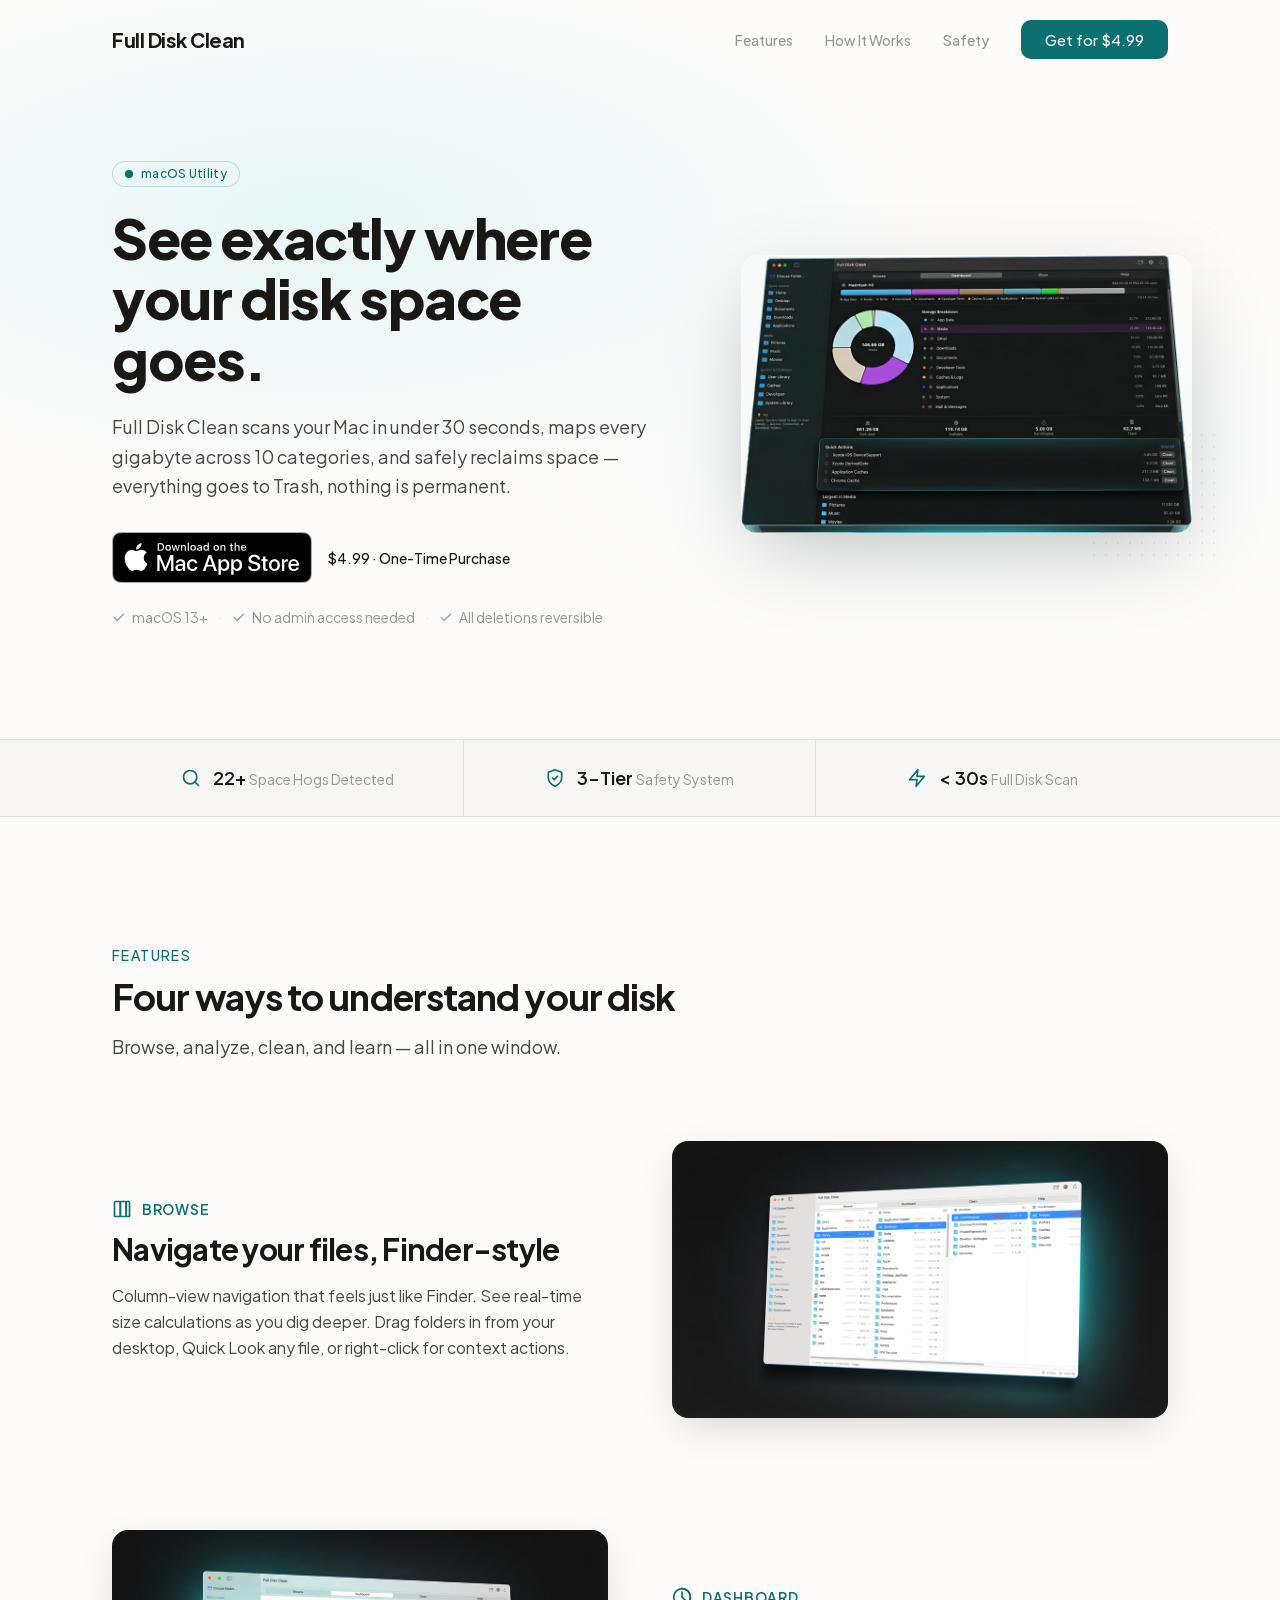
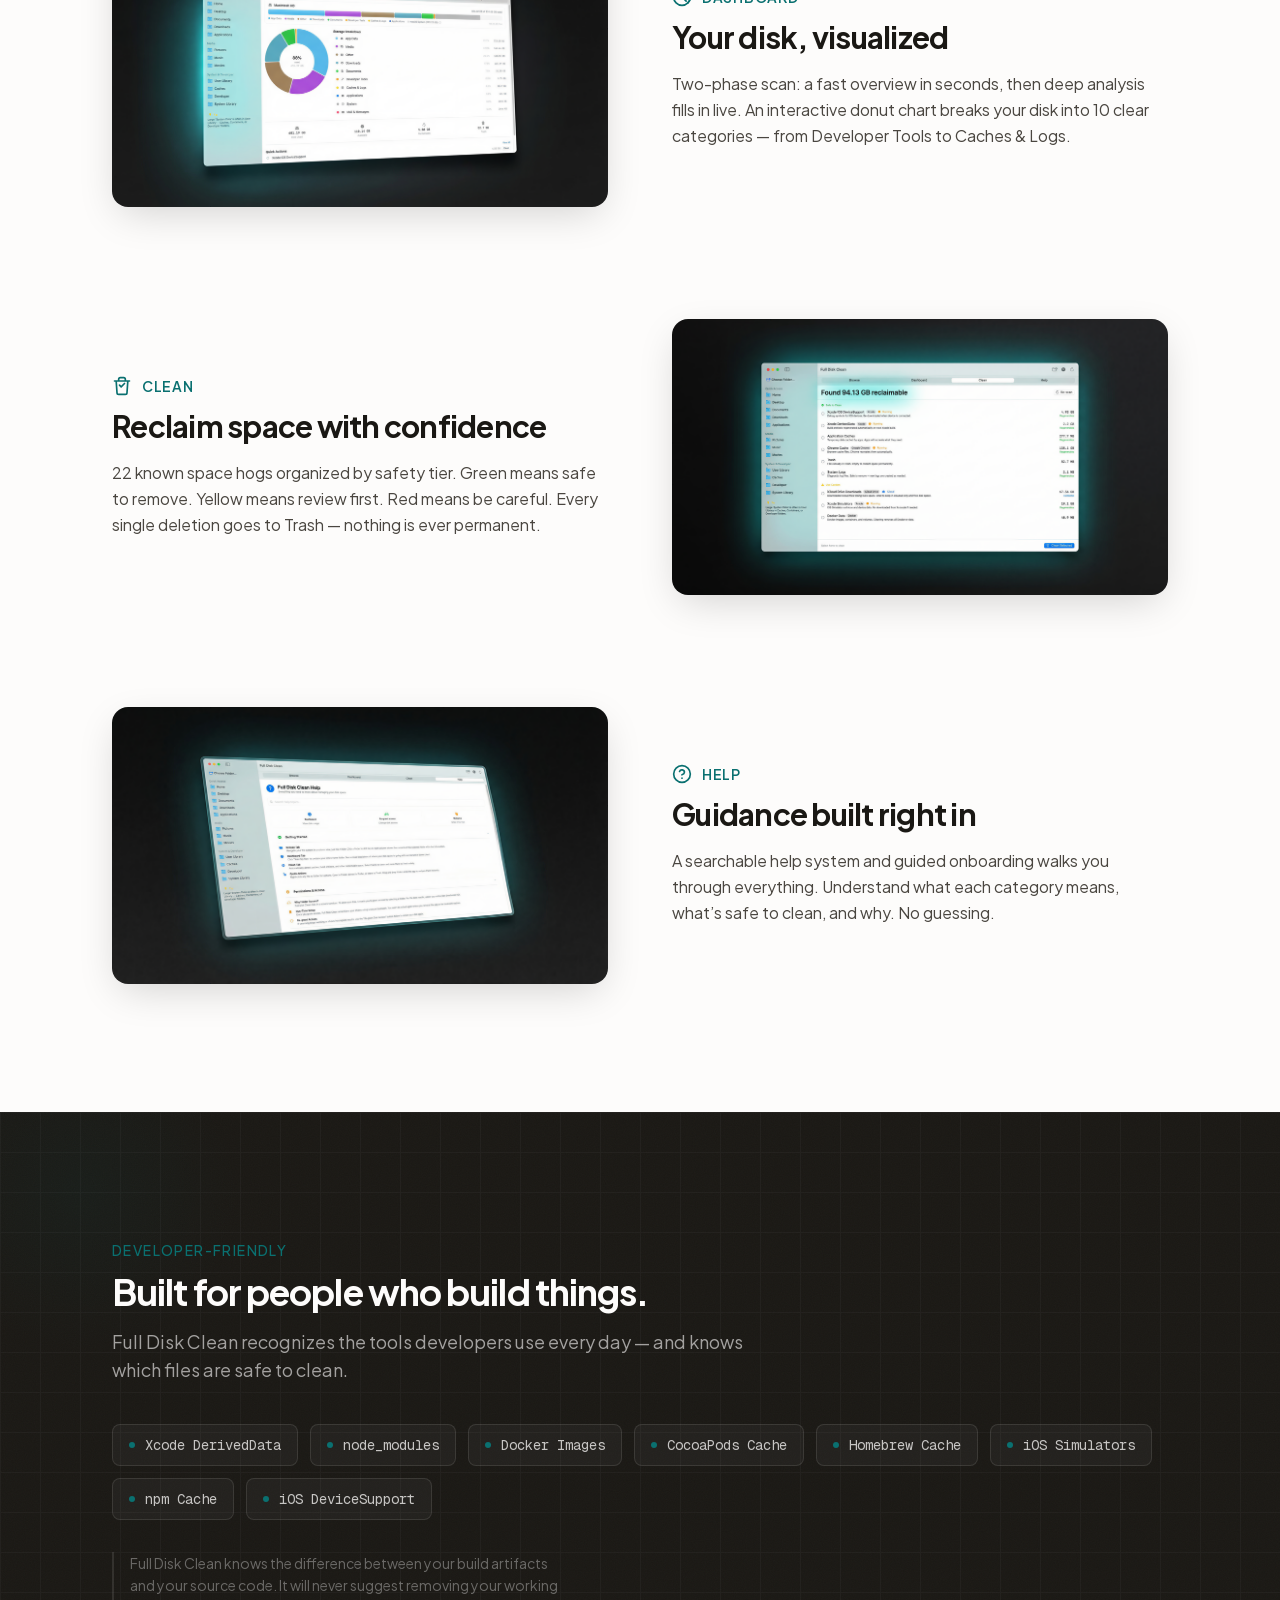
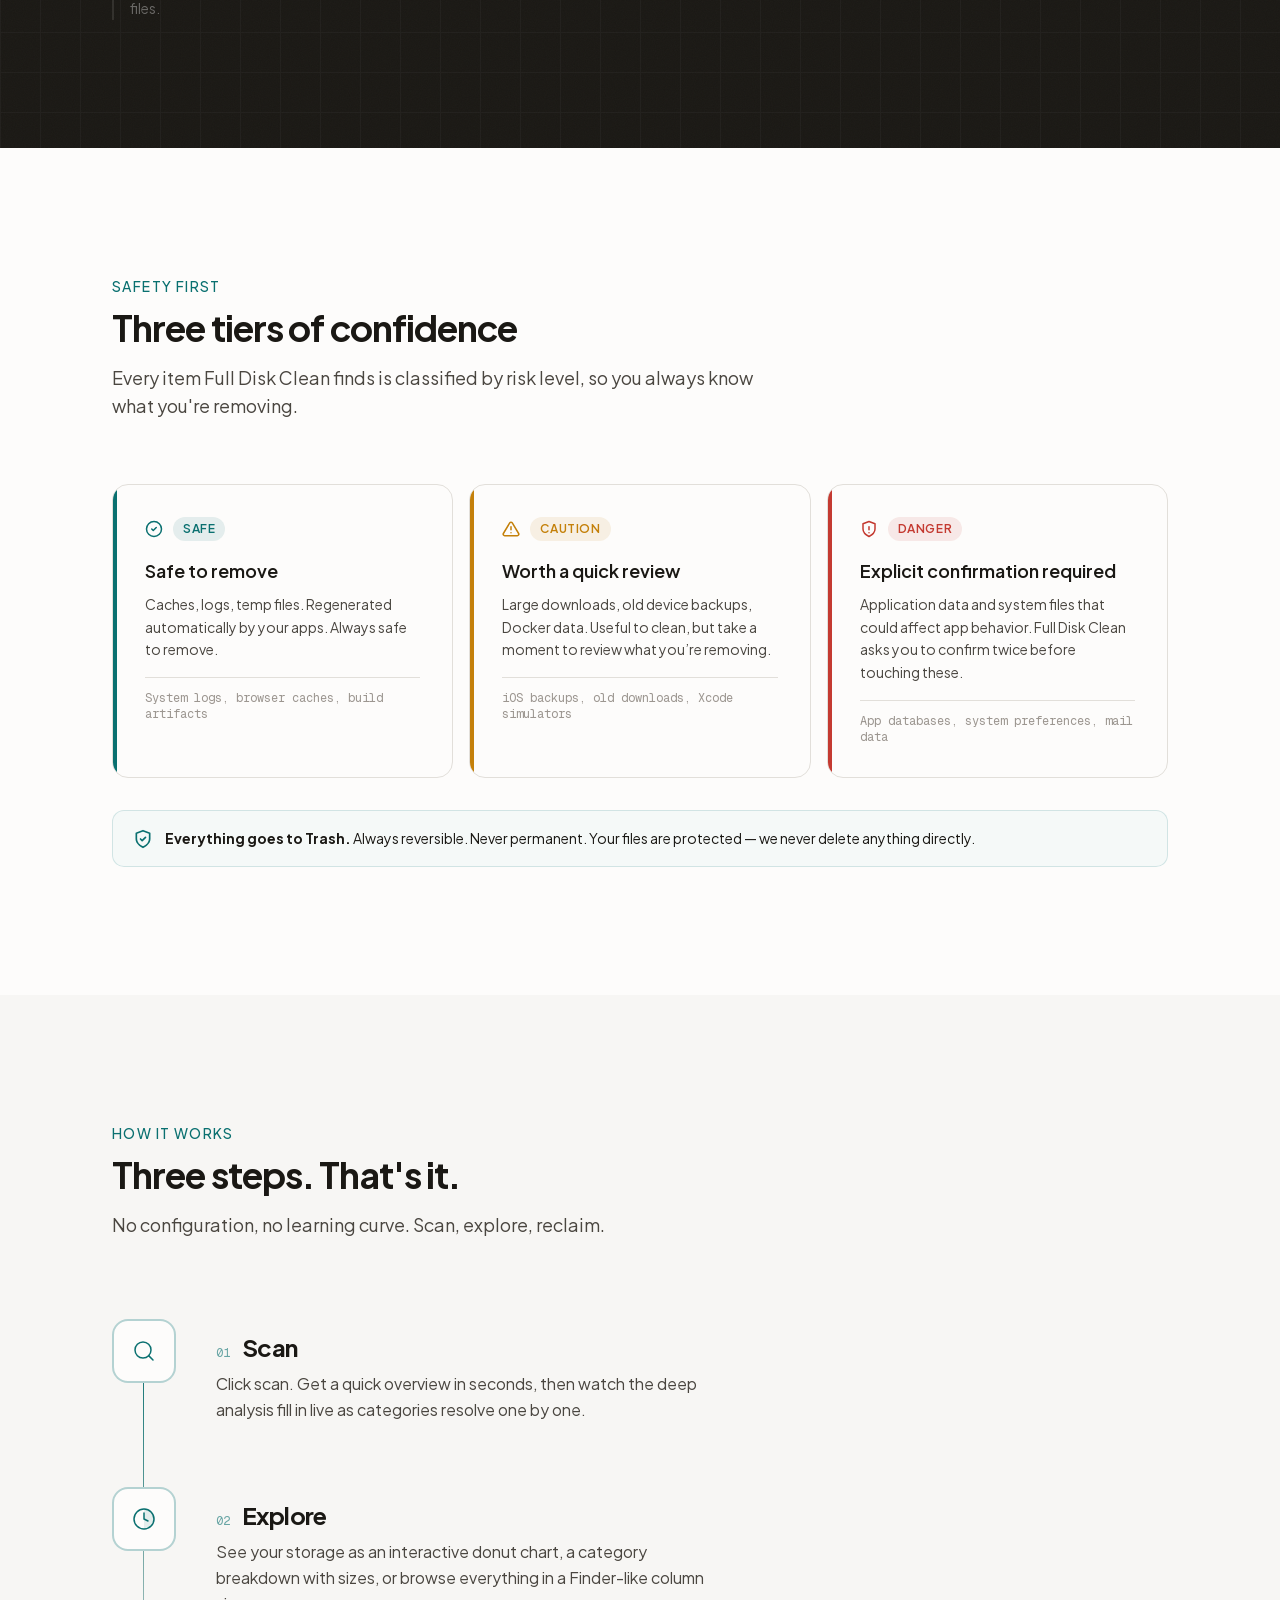
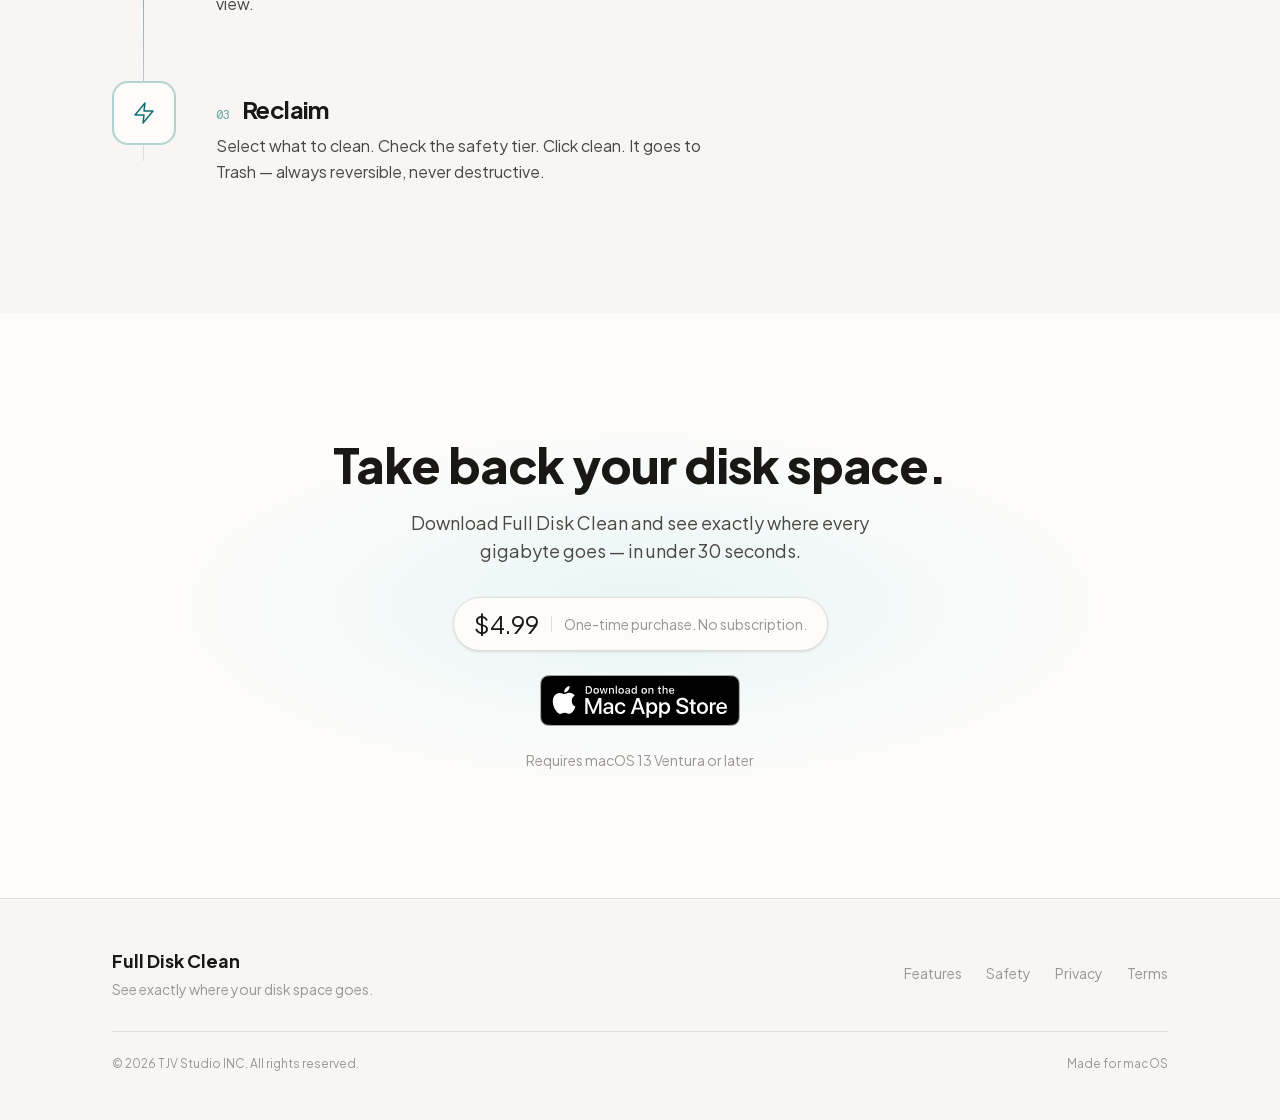
==== commit d9a06465: "Use official Apple badge in CTA section" ====
--- a/index.html
+++ b/index.html
@@ -1 +1 @@
-<!DOCTYPE html><html lang="en" class="plus_jakarta_sans_6cbc0d5f-module__dx4leq__variable geist_mono_42eec60-module__Gb1_vG__variable antialiased"><head><meta charSet="utf-8"/><meta name="viewport" content="width=device-width, initial-scale=1"/><link rel="preload" href="/_next/static/media/797e433ab948586e-s.p.0.q-h669a_dqa.woff2" as="font" crossorigin="" type="font/woff2"/><link rel="preload" href="/_next/static/media/fba5a26ea33df6a3-s.p.0eehd8tgys7nv.woff2" as="font" crossorigin="" type="font/woff2"/><link rel="preload" as="image" href="/mac-app-store-badge.svg"/><link rel="preload" as="image" href="/screenshots/hero.png"/><link rel="stylesheet" href="/_next/static/chunks/0b0xn584rza4w.css" data-precedence="next"/><link rel="preload" as="script" fetchPriority="low" href="/_next/static/chunks/05tsy9pxtuyv0.js"/><script src="/_next/static/chunks/0pqt~8bl3ukh4.js" async=""></script><script src="/_next/static/chunks/0174xh3wfsjm1.js" async=""></script><script src="/_next/static/chunks/0vkgb7xyv-nko.js" async=""></script><script src="/_next/static/chunks/turbopack-12_63.zowk6uw.js" async=""></script><script src="/_next/static/chunks/01xlw8hd842-c.js" async=""></script><script src="/_next/static/chunks/0d3shmwh5_nmn.js" async=""></script><script src="/_next/static/chunks/0ka051yepewro.js" async=""></script><script src="/_next/static/chunks/0hvu.fv~oq0o5.js" async=""></script><meta name="next-size-adjust" content=""/><meta name="theme-color" content="#FDFCFB" media="(prefers-color-scheme: light)"/><meta name="theme-color" content="#0D0B0A" media="(prefers-color-scheme: dark)"/><title>Full Disk Clean — See Where Your Disk Space Goes | macOS</title><meta name="description" content="A macOS utility that scans your disk in seconds, visualizes where every gigabyte goes across 10 categories, and safely reclaims space through a 3-tier safety system. $4.99 on the Mac App Store."/><meta name="application-name" content="Full Disk Clean"/><meta name="author" content="Full Disk Clean"/><meta name="keywords" content="mac disk cleaner,disk space analyzer,macOS utility,clean mac storage,disk usage visualization,free disk space mac,mac storage manager,Xcode DerivedData cleaner,mac cache cleaner,disk space visualizer mac,clean developer files mac,node_modules cleaner,macOS Ventura disk cleaner,macOS Sonoma disk cleaner,mac app store disk utility"/><meta name="creator" content="Full Disk Clean"/><meta name="publisher" content="Full Disk Clean"/><meta name="robots" content="index, follow"/><meta name="googlebot" content="index, follow, max-video-preview:-1, max-image-preview:large, max-snippet:-1"/><meta name="category" content="Utilities"/><meta name="classification" content="Disk Utility Software"/><meta name="apple-itunes-app" content="app-id=YOUR_APP_ID"/><link rel="canonical" href="https://www.fulldiskclean.com/"/><meta name="apple-mobile-web-app-title" content="Full Disk Clean"/><meta name="apple-mobile-web-app-status-bar-style" content="default"/><meta property="og:title" content="Full Disk Clean — See Where Your Disk Space Goes"/><meta property="og:description" content="Scan your Mac in seconds. Visualize every gigabyte across 10 categories. Safely reclaim space with a 3-tier safety system. $4.99 on the Mac App Store."/><meta property="og:url" content="https://www.fulldiskclean.com/"/><meta property="og:site_name" content="Full Disk Clean"/><meta property="og:locale" content="en_US"/><meta property="og:image" content="https://www.fulldiskclean.com/screenshots/hero.png"/><meta property="og:image:type" content="image/png"/><meta property="og:image:width" content="1372"/><meta property="og:image:height" content="856"/><meta property="og:image:alt" content="Full Disk Clean dashboard showing storage breakdown with donut chart and category sizes"/><meta property="og:type" content="website"/><meta name="twitter:card" content="summary_large_image"/><meta name="twitter:title" content="Full Disk Clean — See Where Your Disk Space Goes"/><meta name="twitter:description" content="Scan your Mac in seconds. Visualize every gigabyte. Safely reclaim space with a 3-tier safety system. $4.99 on the Mac App Store."/><meta name="twitter:image" content="https://www.fulldiskclean.com/screenshots/hero.png"/><link rel="icon" href="/favicon.ico?favicon.0jpqvq-a_jpmy.ico" sizes="48x48" type="image/x-icon"/><link rel="icon" href="/icon.png?icon.0tkqx.7d6882~.png" sizes="512x512" type="image/png"/><link rel="apple-touch-icon" href="/apple-icon.png?apple-icon.0tkqx.7d6882~.png" sizes="512x512" type="image/png"/><script src="/_next/static/chunks/03~yq9q893hmn.js" noModule=""></script></head><body class="min-h-screen bg-page text-body font-body"><div hidden=""><!--$--><!--/$--></div><script type="application/ld+json">{"@context":"https://schema.org","@type":"SoftwareApplication","name":"Full Disk Clean","operatingSystem":"macOS","applicationCategory":"UtilitiesApplication","offers":{"@type":"Offer","price":"4.99","priceCurrency":"USD","availability":"https://schema.org/InStock"},"description":"A macOS utility that scans your disk in seconds, visualizes where every gigabyte goes across 10 categories, and safely reclaims space through a 3-tier safety system.","screenshot":"https://www.fulldiskclean.com/screenshots/hero.png","softwareVersion":"1.0","applicationSubCategory":"Disk Utility"}</script><header class="site-header fixed top-0 left-0 right-0 z-50 py-5"><div class="mx-auto flex max-w-6xl items-center justify-between px-6 md:px-8 lg:px-12"><a class="font-display text-xl font-bold text-ink tracking-tight" href="/">Full Disk Clean</a><nav class="hidden items-center gap-8 md:flex"><a href="#features" class="text-sm font-medium text-muted transition-colors duration-200 hover:text-ink">Features</a><a href="#how-it-works" class="text-sm font-medium text-muted transition-colors duration-200 hover:text-ink">How It Works</a><a href="#safety" class="text-sm font-medium text-muted transition-colors duration-200 hover:text-ink">Safety</a><a href="https://apps.apple.com/us/app/full-disk-clean/id6760800263" class="btn btn-primary text-sm" target="_blank" rel="noopener noreferrer">Get for $4.99</a></nav><button class="flex flex-col items-center justify-center gap-[5px] p-2 md:hidden" aria-label="Open menu" aria-expanded="false"><span class="block h-[2px] w-5 bg-ink transition-all duration-200 "></span><span class="block h-[2px] w-5 bg-ink transition-opacity duration-200 "></span><span class="block h-[2px] w-5 bg-ink transition-all duration-200 "></span></button></div><div class="overflow-hidden transition-all duration-300 md:hidden max-h-0 opacity-0"><nav class="mx-auto flex max-w-6xl flex-col gap-1 px-6 pb-4 pt-2"><a href="#features" class="rounded-lg px-3 py-2.5 text-sm font-medium text-muted transition-colors hover:bg-surface hover:text-ink">Features</a><a href="#how-it-works" class="rounded-lg px-3 py-2.5 text-sm font-medium text-muted transition-colors hover:bg-surface hover:text-ink">How It Works</a><a href="#safety" class="rounded-lg px-3 py-2.5 text-sm font-medium text-muted transition-colors hover:bg-surface hover:text-ink">Safety</a><a href="https://apps.apple.com/us/app/full-disk-clean/id6760800263" class="btn btn-primary mt-2 text-sm" target="_blank" rel="noopener noreferrer">Get for $4.99</a></nav></div></header><main><section class="relative overflow-hidden pt-32 pb-20 lg:pt-40 lg:pb-28"><div class="pointer-events-none absolute inset-0 -z-10" aria-hidden="true"><div class="absolute inset-0" style="background:radial-gradient(ellipse 80% 60% at 25% 30%, var(--petrol-subtle) 0%, transparent 60%)"></div><div class="absolute inset-0" style="background:radial-gradient(ellipse 50% 40% at 75% 60%, color-mix(in srgb, var(--petrol-subtle) 40%, transparent) 0%, transparent 70%)"></div><div class="absolute -top-10 -right-10 h-80 w-80 opacity-[0.04]" style="background-image:radial-gradient(circle, var(--ink) 1px, transparent 1px);background-size:16px 16px"></div></div><div class="mx-auto grid max-w-6xl items-center gap-12 px-6 md:px-8 lg:grid-cols-[1.2fr_1fr] lg:gap-16 lg:px-12"><div class="max-w-xl"><div class="mb-5 inline-flex items-center gap-2 rounded-full border border-petrol/20 bg-petrol-subtle/50 px-3 py-1"><span class="relative flex h-2 w-2"><span class="absolute inline-flex h-full w-full animate-ping rounded-full bg-petrol opacity-40"></span><span class="relative inline-flex h-2 w-2 rounded-full bg-petrol"></span></span><span class="text-xs font-medium tracking-wide text-petrol">macOS Utility</span></div><h1 class="font-display text-4xl font-extrabold leading-[1.08] tracking-tight text-ink sm:text-5xl lg:text-[3.5rem]">See exactly where your disk space goes.</h1><p class="mt-6 text-lg leading-relaxed text-body lg:text-[1.125rem]">Full Disk Clean scans your Mac in under 30 seconds, maps every gigabyte across 10 categories, and safely reclaims space — everything goes to Trash, nothing is permanent.</p><div class="mt-8 flex flex-wrap items-center gap-4"><a href="https://apps.apple.com/us/app/full-disk-clean/id6760800263" target="_blank" rel="noopener noreferrer"><img alt="Download on the Mac App Store" width="200" height="51" decoding="async" data-nimg="1" style="color:transparent" src="/mac-app-store-badge.svg"/></a><span class="text-sm font-medium text-ink">$4.99 · One-Time Purchase</span></div><div class="mt-6 flex flex-wrap items-center gap-x-1.5 gap-y-1 text-sm text-muted"><span class="flex items-center gap-x-1.5"><svg width="14" height="14" viewBox="0 0 16 16" fill="none" class="text-petrol/60"><path d="M13.25 4.75 6 12 2.75 8.75" stroke="currentColor" stroke-width="1.5" stroke-linecap="round" stroke-linejoin="round"></path></svg>macOS 13+<span class="mx-1 text-border">·</span></span><span class="flex items-center gap-x-1.5"><svg width="14" height="14" viewBox="0 0 16 16" fill="none" class="text-petrol/60"><path d="M13.25 4.75 6 12 2.75 8.75" stroke="currentColor" stroke-width="1.5" stroke-linecap="round" stroke-linejoin="round"></path></svg>No admin access needed<span class="mx-1 text-border">·</span></span><span class="flex items-center gap-x-1.5"><svg width="14" height="14" viewBox="0 0 16 16" fill="none" class="text-petrol/60"><path d="M13.25 4.75 6 12 2.75 8.75" stroke="currentColor" stroke-width="1.5" stroke-linecap="round" stroke-linejoin="round"></path></svg>All deletions reversible</span></div></div><div class="relative lg:translate-x-6"><div class="pointer-events-none absolute inset-4 -z-10 rounded-3xl opacity-60" aria-hidden="true" style="background:radial-gradient(ellipse at center, var(--petrol-subtle) 0%, transparent 70%)"></div><div class="animate-float overflow-hidden rounded-2xl shadow-[0_24px_80px_-16px_rgba(0,0,0,0.25)]"><img alt="Full Disk Clean dashboard showing storage breakdown with donut chart, category sizes, and quick actions" width="1372" height="856" decoding="async" data-nimg="1" class="block w-full h-auto" style="color:transparent" src="/screenshots/hero.png"/></div><div class="pointer-events-none absolute -right-6 -bottom-6 -z-10 h-32 w-32 opacity-[0.06]" aria-hidden="true" style="background-image:radial-gradient(circle, var(--ink) 1.5px, transparent 1.5px);background-size:12px 12px"></div></div></div></section><div class=""><section class="border-y border-border bg-surface"><div class="mx-auto grid max-w-6xl grid-cols-1 divide-y divide-border px-6 sm:grid-cols-3 sm:divide-x sm:divide-y-0 md:px-8 lg:px-12"><div class="flex items-center justify-center gap-3 py-5 sm:py-6"><span class="text-petrol"><svg width="20" height="20" viewBox="0 0 24 24" fill="none" stroke="currentColor" stroke-width="2" stroke-linecap="round" stroke-linejoin="round"><circle cx="11" cy="11" r="8"></circle><path d="m21 21-4.35-4.35"></path></svg></span><div><span class="text-lg font-semibold text-ink">22+</span> <span class="text-sm text-muted">Space Hogs Detected</span></div></div><div class="flex items-center justify-center gap-3 py-5 sm:py-6"><span class="text-petrol"><svg width="20" height="20" viewBox="0 0 24 24" fill="none" stroke="currentColor" stroke-width="2" stroke-linecap="round" stroke-linejoin="round"><path d="M12 22s8-4 8-10V5l-8-3-8 3v7c0 6 8 10 8 10z"></path><path d="m9 12 2 2 4-4"></path></svg></span><div><span class="text-lg font-semibold text-ink">3-Tier</span> <span class="text-sm text-muted">Safety System</span></div></div><div class="flex items-center justify-center gap-3 py-5 sm:py-6"><span class="text-petrol"><svg width="20" height="20" viewBox="0 0 24 24" fill="none" stroke="currentColor" stroke-width="2" stroke-linecap="round" stroke-linejoin="round"><path d="M13 2 3 14h9l-1 8 10-12h-9l1-8z"></path></svg></span><div><span class="text-lg font-semibold text-ink">&lt; 30s</span> <span class="text-sm text-muted">Full Disk Scan</span></div></div></div></section></div><div class=""><section id="features" class="py-24 lg:py-32"><div class="mx-auto max-w-6xl px-6 md:px-8 lg:px-12"><div class="max-w-2xl"><p class="mb-3 text-sm font-medium uppercase tracking-widest text-petrol">Features</p><h2 class="font-display text-3xl font-bold tracking-tight text-ink sm:text-4xl">Four ways to understand your disk</h2><p class="mt-4 text-lg text-body">Browse, analyze, clean, and learn — all in one window.</p></div><div class="mt-16 space-y-20 lg:mt-20 lg:space-y-28"><div class="grid items-center gap-8 lg:grid-cols-2 lg:gap-16 "><div class=""><div class="flex items-center gap-2.5 text-petrol"><svg width="20" height="20" viewBox="0 0 24 24" fill="none" stroke="currentColor" stroke-width="2" stroke-linecap="round" stroke-linejoin="round"><rect x="3" y="3" width="7" height="18" rx="1"></rect><rect x="10" y="3" width="7" height="18" rx="1"></rect><rect x="17" y="3" width="4" height="18" rx="1"></rect></svg><span class="text-sm font-semibold uppercase tracking-wider">Browse</span></div><h3 class="mt-3 font-display text-2xl font-bold tracking-tight text-ink sm:text-3xl">Navigate your files, Finder-style</h3><p class="mt-4 text-body leading-relaxed">Column-view navigation that feels just like Finder. See real-time size calculations as you dig deeper. Drag folders in from your desktop, Quick Look any file, or right-click for context actions.</p></div><div class=""><div class="overflow-hidden rounded-2xl shadow-[0_12px_40px_-8px_rgba(0,0,0,0.18)]"><img alt="Browse tab showing column-view file navigation with sizes" loading="lazy" width="1200" height="750" decoding="async" data-nimg="1" class="block h-auto w-full" style="color:transparent" src="/screenshots/browse.png"/></div></div></div><div class="grid items-center gap-8 lg:grid-cols-2 lg:gap-16 lg:[direction:rtl]"><div class="lg:[direction:ltr]"><div class="flex items-center gap-2.5 text-petrol"><svg width="20" height="20" viewBox="0 0 24 24" fill="none" stroke="currentColor" stroke-width="2" stroke-linecap="round" stroke-linejoin="round"><circle cx="12" cy="12" r="10"></circle><path d="M12 2a10 10 0 0 1 7.07 17.07"></path><path d="M12 12V6"></path><path d="M12 12l5 5"></path></svg><span class="text-sm font-semibold uppercase tracking-wider">Dashboard</span></div><h3 class="mt-3 font-display text-2xl font-bold tracking-tight text-ink sm:text-3xl">Your disk, visualized</h3><p class="mt-4 text-body leading-relaxed">Two-phase scan: a fast overview in seconds, then deep analysis fills in live. An interactive donut chart breaks your disk into 10 clear categories — from Developer Tools to Caches &amp; Logs.</p></div><div class="lg:[direction:ltr]"><div class="overflow-hidden rounded-2xl shadow-[0_12px_40px_-8px_rgba(0,0,0,0.18)]"><img alt="Dashboard tab showing donut chart and category breakdown" loading="lazy" width="1200" height="750" decoding="async" data-nimg="1" class="block h-auto w-full" style="color:transparent" src="/screenshots/dashboard.png"/></div></div></div><div class="grid items-center gap-8 lg:grid-cols-2 lg:gap-16 "><div class=""><div class="flex items-center gap-2.5 text-petrol"><svg width="20" height="20" viewBox="0 0 24 24" fill="none" stroke="currentColor" stroke-width="2" stroke-linecap="round" stroke-linejoin="round"><path d="M3 6h18M8 6V4a2 2 0 0 1 2-2h4a2 2 0 0 1 2 2v2M19 6l-1 14a2 2 0 0 1-2 2H8a2 2 0 0 1-2-2L5 6"></path><path d="m9 11 2 2 4-4"></path></svg><span class="text-sm font-semibold uppercase tracking-wider">Clean</span></div><h3 class="mt-3 font-display text-2xl font-bold tracking-tight text-ink sm:text-3xl">Reclaim space with confidence</h3><p class="mt-4 text-body leading-relaxed">22 known space hogs organized by safety tier. Green means safe to remove. Yellow means review first. Red means be careful. Every single deletion goes to Trash — nothing is ever permanent.</p></div><div class=""><div class="overflow-hidden rounded-2xl shadow-[0_12px_40px_-8px_rgba(0,0,0,0.18)]"><img alt="Clean tab showing space hogs with safety tier indicators" loading="lazy" width="1200" height="750" decoding="async" data-nimg="1" class="block h-auto w-full" style="color:transparent" src="/screenshots/clean.png"/></div></div></div><div class="grid items-center gap-8 lg:grid-cols-2 lg:gap-16 lg:[direction:rtl]"><div class="lg:[direction:ltr]"><div class="flex items-center gap-2.5 text-petrol"><svg width="20" height="20" viewBox="0 0 24 24" fill="none" stroke="currentColor" stroke-width="2" stroke-linecap="round" stroke-linejoin="round"><circle cx="12" cy="12" r="10"></circle><path d="M9.09 9a3 3 0 0 1 5.83 1c0 2-3 3-3 3"></path><path d="M12 17h.01"></path></svg><span class="text-sm font-semibold uppercase tracking-wider">Help</span></div><h3 class="mt-3 font-display text-2xl font-bold tracking-tight text-ink sm:text-3xl">Guidance built right in</h3><p class="mt-4 text-body leading-relaxed">A searchable help system and guided onboarding walks you through everything. Understand what each category means, what’s safe to clean, and why. No guessing.</p></div><div class="lg:[direction:ltr]"><div class="overflow-hidden rounded-2xl shadow-[0_12px_40px_-8px_rgba(0,0,0,0.18)]"><img alt="Help tab with searchable content and onboarding guide" loading="lazy" width="1200" height="750" decoding="async" data-nimg="1" class="block h-auto w-full" style="color:transparent" src="/screenshots/help.png"/></div></div></div></div></div></section></div><div class=""><section class="grain-overlay relative overflow-hidden bg-ink py-24 lg:py-32"><div class="pointer-events-none absolute inset-0 opacity-[0.03]" aria-hidden="true" style="background-image:linear-gradient(var(--page) 1px, transparent 1px), linear-gradient(90deg, var(--page) 1px, transparent 1px);background-size:40px 40px"></div><div class="pointer-events-none absolute -top-20 -left-20 h-80 w-80 opacity-[0.06]" aria-hidden="true" style="background:radial-gradient(circle, var(--petrol) 0%, transparent 70%)"></div><div class="relative mx-auto max-w-6xl px-6 md:px-8 lg:px-12"><div class="max-w-2xl"><p class="mb-3 text-sm font-medium uppercase tracking-widest text-petrol">Developer-Friendly</p><h2 class="font-display text-3xl font-bold tracking-tight text-page sm:text-4xl">Built for people who build things.</h2><p class="mt-4 text-lg text-page/60">Full Disk Clean recognizes the tools developers use every day — and knows which files are safe to clean.</p></div><div class="mt-10 flex flex-wrap gap-3"><span class="group inline-flex items-center gap-2.5 rounded-lg border border-page/10 bg-page/[0.04] px-4 py-2.5 font-mono text-sm text-page/75 transition-all duration-200 hover:border-petrol/40 hover:bg-petrol/10 hover:text-petrol"><span class="h-1.5 w-1.5 rounded-full bg-petrol transition-transform duration-200 group-hover:scale-150"></span>Xcode DerivedData</span><span class="group inline-flex items-center gap-2.5 rounded-lg border border-page/10 bg-page/[0.04] px-4 py-2.5 font-mono text-sm text-page/75 transition-all duration-200 hover:border-petrol/40 hover:bg-petrol/10 hover:text-petrol"><span class="h-1.5 w-1.5 rounded-full bg-petrol transition-transform duration-200 group-hover:scale-150"></span>node_modules</span><span class="group inline-flex items-center gap-2.5 rounded-lg border border-page/10 bg-page/[0.04] px-4 py-2.5 font-mono text-sm text-page/75 transition-all duration-200 hover:border-petrol/40 hover:bg-petrol/10 hover:text-petrol"><span class="h-1.5 w-1.5 rounded-full bg-petrol transition-transform duration-200 group-hover:scale-150"></span>Docker Images</span><span class="group inline-flex items-center gap-2.5 rounded-lg border border-page/10 bg-page/[0.04] px-4 py-2.5 font-mono text-sm text-page/75 transition-all duration-200 hover:border-petrol/40 hover:bg-petrol/10 hover:text-petrol"><span class="h-1.5 w-1.5 rounded-full bg-petrol transition-transform duration-200 group-hover:scale-150"></span>CocoaPods Cache</span><span class="group inline-flex items-center gap-2.5 rounded-lg border border-page/10 bg-page/[0.04] px-4 py-2.5 font-mono text-sm text-page/75 transition-all duration-200 hover:border-petrol/40 hover:bg-petrol/10 hover:text-petrol"><span class="h-1.5 w-1.5 rounded-full bg-petrol transition-transform duration-200 group-hover:scale-150"></span>Homebrew Cache</span><span class="group inline-flex items-center gap-2.5 rounded-lg border border-page/10 bg-page/[0.04] px-4 py-2.5 font-mono text-sm text-page/75 transition-all duration-200 hover:border-petrol/40 hover:bg-petrol/10 hover:text-petrol"><span class="h-1.5 w-1.5 rounded-full bg-petrol transition-transform duration-200 group-hover:scale-150"></span>iOS Simulators</span><span class="group inline-flex items-center gap-2.5 rounded-lg border border-page/10 bg-page/[0.04] px-4 py-2.5 font-mono text-sm text-page/75 transition-all duration-200 hover:border-petrol/40 hover:bg-petrol/10 hover:text-petrol"><span class="h-1.5 w-1.5 rounded-full bg-petrol transition-transform duration-200 group-hover:scale-150"></span>npm Cache</span><span class="group inline-flex items-center gap-2.5 rounded-lg border border-page/10 bg-page/[0.04] px-4 py-2.5 font-mono text-sm text-page/75 transition-all duration-200 hover:border-petrol/40 hover:bg-petrol/10 hover:text-petrol"><span class="h-1.5 w-1.5 rounded-full bg-petrol transition-transform duration-200 group-hover:scale-150"></span>iOS DeviceSupport</span></div><p class="mt-8 max-w-md border-l-2 border-page/10 pl-4 text-sm leading-relaxed text-page/35">Full Disk Clean knows the difference between your build artifacts and your source code. It will never suggest removing your working files.</p></div></section></div><div class=""><section id="safety" class="py-24 lg:py-32"><div class="mx-auto max-w-6xl px-6 md:px-8 lg:px-12"><div class="max-w-2xl"><p class="mb-3 text-sm font-medium uppercase tracking-widest text-petrol">Safety First</p><h2 class="font-display text-3xl font-bold tracking-tight text-ink sm:text-4xl">Three tiers of confidence</h2><p class="mt-4 text-lg text-body">Every item Full Disk Clean finds is classified by risk level, so you always know what you&#x27;re removing.</p></div><div class="mt-12 grid gap-4 sm:grid-cols-3 lg:mt-16"><div class="group relative overflow-hidden rounded-2xl border border-border bg-page p-6 transition-shadow duration-300 hover:shadow-lg lg:p-8"><div class="absolute top-0 left-0 h-full w-1 transition-all duration-300 group-hover:w-1.5" style="background-color:var(--safe)"></div><div class="flex items-center gap-2.5"><span style="color:var(--safe)"><svg width="18" height="18" viewBox="0 0 24 24" fill="none" stroke="currentColor" stroke-width="2" stroke-linecap="round" stroke-linejoin="round"><path d="m9 12 2 2 4-4"></path><circle cx="12" cy="12" r="10"></circle></svg></span><span class="inline-flex items-center rounded-full px-2.5 py-1 text-xs font-semibold uppercase tracking-wider" style="color:var(--safe);background-color:color-mix(in srgb, var(--safe) 10%, transparent)">Safe</span></div><h3 class="mt-4 text-lg font-semibold text-ink">Safe to remove</h3><p class="mt-2 text-sm leading-relaxed text-body">Caches, logs, temp files. Regenerated automatically by your apps. Always safe to remove.</p><p class="mt-4 border-t border-border pt-3 font-mono text-xs text-muted">System logs, browser caches, build artifacts</p></div><div class="group relative overflow-hidden rounded-2xl border border-border bg-page p-6 transition-shadow duration-300 hover:shadow-lg lg:p-8"><div class="absolute top-0 left-0 h-full w-1 transition-all duration-300 group-hover:w-1.5" style="background-color:var(--caution)"></div><div class="flex items-center gap-2.5"><span style="color:var(--caution)"><svg width="18" height="18" viewBox="0 0 24 24" fill="none" stroke="currentColor" stroke-width="2" stroke-linecap="round" stroke-linejoin="round"><path d="M12 9v4M12 17h.01"></path><path d="M10.29 3.86 1.82 18a2 2 0 0 0 1.71 3h16.94a2 2 0 0 0 1.71-3L13.71 3.86a2 2 0 0 0-3.42 0z"></path></svg></span><span class="inline-flex items-center rounded-full px-2.5 py-1 text-xs font-semibold uppercase tracking-wider" style="color:var(--caution);background-color:color-mix(in srgb, var(--caution) 10%, transparent)">Caution</span></div><h3 class="mt-4 text-lg font-semibold text-ink">Worth a quick review</h3><p class="mt-2 text-sm leading-relaxed text-body">Large downloads, old device backups, Docker data. Useful to clean, but take a moment to review what you’re removing.</p><p class="mt-4 border-t border-border pt-3 font-mono text-xs text-muted">iOS backups, old downloads, Xcode simulators</p></div><div class="group relative overflow-hidden rounded-2xl border border-border bg-page p-6 transition-shadow duration-300 hover:shadow-lg lg:p-8"><div class="absolute top-0 left-0 h-full w-1 transition-all duration-300 group-hover:w-1.5" style="background-color:var(--danger)"></div><div class="flex items-center gap-2.5"><span style="color:var(--danger)"><svg width="18" height="18" viewBox="0 0 24 24" fill="none" stroke="currentColor" stroke-width="2" stroke-linecap="round" stroke-linejoin="round"><path d="M12 22s8-4 8-10V5l-8-3-8 3v7c0 6 8 10 8 10z"></path><path d="M12 9v4M12 17h.01"></path></svg></span><span class="inline-flex items-center rounded-full px-2.5 py-1 text-xs font-semibold uppercase tracking-wider" style="color:var(--danger);background-color:color-mix(in srgb, var(--danger) 10%, transparent)">Danger</span></div><h3 class="mt-4 text-lg font-semibold text-ink">Explicit confirmation required</h3><p class="mt-2 text-sm leading-relaxed text-body">Application data and system files that could affect app behavior. Full Disk Clean asks you to confirm twice before touching these.</p><p class="mt-4 border-t border-border pt-3 font-mono text-xs text-muted">App databases, system preferences, mail data</p></div></div><div class="mt-8 flex items-start gap-3 rounded-xl border border-petrol/15 bg-petrol-subtle/40 px-5 py-4"><svg width="20" height="20" viewBox="0 0 24 24" fill="none" stroke="currentColor" stroke-width="2" stroke-linecap="round" stroke-linejoin="round" class="mt-0.5 shrink-0 text-petrol"><path d="M12 22s8-4 8-10V5l-8-3-8 3v7c0 6 8 10 8 10z"></path><path d="m9 12 2 2 4-4"></path></svg><p class="text-sm leading-relaxed text-ink"><strong>Everything goes to Trash.</strong> Always reversible. Never permanent. Your files are protected — we never delete anything directly.</p></div></div></section></div><div class=""><section id="how-it-works" class="bg-surface py-24 lg:py-32"><div class="mx-auto max-w-6xl px-6 md:px-8 lg:px-12"><div class="max-w-2xl"><p class="mb-3 text-sm font-medium uppercase tracking-widest text-petrol">How It Works</p><h2 class="font-display text-3xl font-bold tracking-tight text-ink sm:text-4xl">Three steps. That&#x27;s it.</h2><p class="mt-4 text-lg text-body">No configuration, no learning curve. Scan, explore, reclaim.</p></div><div class="relative mt-16 lg:mt-20"><div class="absolute top-6 left-7 hidden h-[calc(100%-3rem)] w-px lg:left-[31px] lg:block" aria-hidden="true" style="background:linear-gradient(to bottom, var(--petrol) 0%, var(--border) 100%)"></div><div class="space-y-14 lg:space-y-16"><div class="group relative flex gap-6 lg:gap-10"><div class="relative z-10 flex h-14 w-14 shrink-0 items-center justify-center rounded-2xl border-2 border-petrol/30 bg-page text-petrol transition-colors duration-200 group-hover:border-petrol group-hover:bg-petrol-subtle lg:h-16 lg:w-16"><svg width="24" height="24" viewBox="0 0 24 24" fill="none" stroke="currentColor" stroke-width="1.5" stroke-linecap="round" stroke-linejoin="round"><circle cx="11" cy="11" r="8"></circle><path d="m21 21-4.35-4.35"></path></svg></div><div class="pt-2 lg:pt-3"><div class="flex items-baseline gap-3"><span class="font-mono text-xs text-petrol/60">0<!-- -->1</span><h3 class="font-display text-2xl font-bold tracking-tight text-ink">Scan</h3></div><p class="mt-2 max-w-lg text-body leading-relaxed">Click scan. Get a quick overview in seconds, then watch the deep analysis fill in live as categories resolve one by one.</p></div></div><div class="group relative flex gap-6 lg:gap-10"><div class="relative z-10 flex h-14 w-14 shrink-0 items-center justify-center rounded-2xl border-2 border-petrol/30 bg-page text-petrol transition-colors duration-200 group-hover:border-petrol group-hover:bg-petrol-subtle lg:h-16 lg:w-16"><svg width="24" height="24" viewBox="0 0 24 24" fill="none" stroke="currentColor" stroke-width="1.5" stroke-linecap="round" stroke-linejoin="round"><circle cx="12" cy="12" r="10"></circle><path d="M12 2a10 10 0 0 1 0 20" fill="currentColor" opacity="0.1"></path><path d="M12 6v6l4 2"></path></svg></div><div class="pt-2 lg:pt-3"><div class="flex items-baseline gap-3"><span class="font-mono text-xs text-petrol/60">0<!-- -->2</span><h3 class="font-display text-2xl font-bold tracking-tight text-ink">Explore</h3></div><p class="mt-2 max-w-lg text-body leading-relaxed">See your storage as an interactive donut chart, a category breakdown with sizes, or browse everything in a Finder-like column view.</p></div></div><div class="group relative flex gap-6 lg:gap-10"><div class="relative z-10 flex h-14 w-14 shrink-0 items-center justify-center rounded-2xl border-2 border-petrol/30 bg-page text-petrol transition-colors duration-200 group-hover:border-petrol group-hover:bg-petrol-subtle lg:h-16 lg:w-16"><svg width="24" height="24" viewBox="0 0 24 24" fill="none" stroke="currentColor" stroke-width="1.5" stroke-linecap="round" stroke-linejoin="round"><path d="M13 2 3 14h9l-1 8 10-12h-9l1-8z"></path></svg></div><div class="pt-2 lg:pt-3"><div class="flex items-baseline gap-3"><span class="font-mono text-xs text-petrol/60">0<!-- -->3</span><h3 class="font-display text-2xl font-bold tracking-tight text-ink">Reclaim</h3></div><p class="mt-2 max-w-lg text-body leading-relaxed">Select what to clean. Check the safety tier. Click clean. It goes to Trash — always reversible, never destructive.</p></div></div></div></div></div></section></div><div class=""><section id="download" class="relative overflow-hidden py-24 lg:py-32"><div class="pointer-events-none absolute inset-0 -z-10" aria-hidden="true"><div class="absolute inset-0" style="background:radial-gradient(ellipse 60% 50% at 50% 50%, var(--petrol-subtle) 0%, transparent 60%)"></div></div><div class="mx-auto max-w-6xl px-6 text-center md:px-8 lg:px-12"><h2 class="font-display text-3xl font-extrabold tracking-tight text-ink sm:text-4xl lg:text-5xl">Take back your disk space.</h2><p class="mx-auto mt-5 max-w-lg text-lg text-body">Download Full Disk Clean and see exactly where every gigabyte goes — in under 30 seconds.</p><div class="mt-8 inline-flex items-center gap-3 rounded-full border border-border bg-page px-5 py-2.5 shadow-sm"><span class="font-display text-2xl text-ink">$4.99</span><span class="h-4 w-px bg-border"></span><span class="text-sm text-muted">One-time purchase. No subscription.</span></div><div class="mt-6 flex flex-wrap items-center justify-center gap-3"><a href="https://apps.apple.com/us/app/full-disk-clean/id6760800263" class="btn btn-primary" target="_blank" rel="noopener noreferrer"><svg width="14" height="16" viewBox="0 0 14 17" fill="currentColor"><path d="M13.2 13.16c-.41.94-.6 1.36-1.13 2.19-.73 1.15-1.76 2.59-3.04 2.6-1.13.02-1.43-.74-2.97-.73-1.54.01-1.87.75-3 .73C1.78 17.93.76 16.6.04 15.45c-2-3.22-2.21-7-.98-9.01.88-1.43 2.26-2.27 3.54-2.27 1.32 0 2.14.74 3.23.74 1.06 0 1.7-.75 3.23-.75 1.14 0 2.36.62 3.23 1.7-2.84 1.55-2.38 5.6.91 6.69ZM9.37 2.73c.57-.73.99-1.76.84-2.81-.92.06-2 .65-2.63 1.4-.57.68-1.04 1.72-.86 2.72 1.01.03 2.05-.56 2.65-1.31Z"></path></svg>Get on Mac App Store</a></div><p class="mt-6 text-sm text-muted">Requires macOS 13 Ventura or later</p></div></section></div></main><footer class="border-t border-border bg-surface"><div class="mx-auto max-w-6xl px-6 py-12 md:px-8 lg:px-12"><div class="flex flex-col items-start justify-between gap-8 md:flex-row md:items-center"><div><span class="font-display text-lg font-bold text-ink">Full Disk Clean</span><p class="mt-1 text-sm text-muted">See exactly where your disk space goes.</p></div><nav class="flex flex-wrap gap-x-6 gap-y-2"><a href="#features" class="text-sm text-muted transition-colors hover:text-ink">Features</a><a href="#safety" class="text-sm text-muted transition-colors hover:text-ink">Safety</a><a href="/privacy" class="text-sm text-muted transition-colors hover:text-ink">Privacy</a><a href="/terms" class="text-sm text-muted transition-colors hover:text-ink">Terms</a></nav></div><div class="mt-8 flex flex-col items-start justify-between gap-2 border-t border-border pt-6 text-xs text-muted md:flex-row md:items-center"><p>© <!-- -->2026<!-- --> TJV Studio INC. All rights reserved.</p><p>Made for macOS</p></div></div></footer><!--$--><!--/$--><script src="/_next/static/chunks/05tsy9pxtuyv0.js" id="_R_" async=""></script><script>(self.__next_f=self.__next_f||[]).push([0])</script><script>self.__next_f.push([1,"1:\"$Sreact.fragment\"\n2:I[39756,[\"/_next/static/chunks/01xlw8hd842-c.js\",\"/_next/static/chunks/0d3shmwh5_nmn.js\"],\"default\"]\n3:I[37457,[\"/_next/static/chunks/01xlw8hd842-c.js\",\"/_next/static/chunks/0d3shmwh5_nmn.js\"],\"default\"]\n4:I[94639,[\"/_next/static/chunks/01xlw8hd842-c.js\",\"/_next/static/chunks/0d3shmwh5_nmn.js\",\"/_next/static/chunks/0ka051yepewro.js\",\"/_next/static/chunks/0hvu.fv~oq0o5.js\"],\"default\"]\n16:I[68027,[\"/_next/static/chunks/01xlw8hd842-c.js\",\"/_next/static/chunks/0d3shmwh5_nmn.js\"],\"default\",1]\n:HL[\"/_next/static/chunks/0b0xn584rza4w.css\",\"style\"]\n:HL[\"/_next/static/media/797e433ab948586e-s.p.0.q-h669a_dqa.woff2\",\"font\",{\"crossOrigin\":\"\",\"type\":\"font/woff2\"}]\n:HL[\"/_next/static/media/fba5a26ea33df6a3-s.p.0eehd8tgys7nv.woff2\",\"font\",{\"crossOrigin\":\"\",\"type\":\"font/woff2\"}]\n"])</script><script>self.__next_f.push([1,"0:{\"P\":null,\"c\":[\"\",\"\"],\"q\":\"\",\"i\":false,\"f\":[[[\"\",{\"children\":[\"__PAGE__\",{}]},\"$undefined\",\"$undefined\",16],[[\"$\",\"$1\",\"c\",{\"children\":[[[\"$\",\"link\",\"0\",{\"rel\":\"stylesheet\",\"href\":\"/_next/static/chunks/0b0xn584rza4w.css\",\"precedence\":\"next\",\"crossOrigin\":\"$undefined\",\"nonce\":\"$undefined\"}],[\"$\",\"script\",\"script-0\",{\"src\":\"/_next/static/chunks/01xlw8hd842-c.js\",\"async\":true,\"nonce\":\"$undefined\"}],[\"$\",\"script\",\"script-1\",{\"src\":\"/_next/static/chunks/0d3shmwh5_nmn.js\",\"async\":true,\"nonce\":\"$undefined\"}]],[\"$\",\"html\",null,{\"lang\":\"en\",\"className\":\"plus_jakarta_sans_6cbc0d5f-module__dx4leq__variable geist_mono_42eec60-module__Gb1_vG__variable antialiased\",\"children\":[[\"$\",\"head\",null,{}],[\"$\",\"body\",null,{\"className\":\"min-h-screen bg-page text-body font-body\",\"children\":[\"$\",\"$L2\",null,{\"parallelRouterKey\":\"children\",\"error\":\"$undefined\",\"errorStyles\":\"$undefined\",\"errorScripts\":\"$undefined\",\"template\":[\"$\",\"$L3\",null,{}],\"templateStyles\":\"$undefined\",\"templateScripts\":\"$undefined\",\"notFound\":[[[\"$\",\"title\",null,{\"children\":\"404: This page could not be found.\"}],[\"$\",\"div\",null,{\"style\":{\"fontFamily\":\"system-ui,\\\"Segoe UI\\\",Roboto,Helvetica,Arial,sans-serif,\\\"Apple Color Emoji\\\",\\\"Segoe UI Emoji\\\"\",\"height\":\"100vh\",\"textAlign\":\"center\",\"display\":\"flex\",\"flexDirection\":\"column\",\"alignItems\":\"center\",\"justifyContent\":\"center\"},\"children\":[\"$\",\"div\",null,{\"children\":[[\"$\",\"style\",null,{\"dangerouslySetInnerHTML\":{\"__html\":\"body{color:#000;background:#fff;margin:0}.next-error-h1{border-right:1px solid rgba(0,0,0,.3)}@media (prefers-color-scheme:dark){body{color:#fff;background:#000}.next-error-h1{border-right:1px solid rgba(255,255,255,.3)}}\"}}],[\"$\",\"h1\",null,{\"className\":\"next-error-h1\",\"style\":{\"display\":\"inline-block\",\"margin\":\"0 20px 0 0\",\"padding\":\"0 23px 0 0\",\"fontSize\":24,\"fontWeight\":500,\"verticalAlign\":\"top\",\"lineHeight\":\"49px\"},\"children\":404}],[\"$\",\"div\",null,{\"style\":{\"display\":\"inline-block\"},\"children\":[\"$\",\"h2\",null,{\"style\":{\"fontSize\":14,\"fontWeight\":400,\"lineHeight\":\"49px\",\"margin\":0},\"children\":\"This page could not be found.\"}]}]]}]}]],[]],\"forbidden\":\"$undefined\",\"unauthorized\":\"$undefined\"}]}]]}]]}],{\"children\":[[\"$\",\"$1\",\"c\",{\"children\":[[[\"$\",\"script\",null,{\"type\":\"application/ld+json\",\"dangerouslySetInnerHTML\":{\"__html\":\"{\\\"@context\\\":\\\"https://schema.org\\\",\\\"@type\\\":\\\"SoftwareApplication\\\",\\\"name\\\":\\\"Full Disk Clean\\\",\\\"operatingSystem\\\":\\\"macOS\\\",\\\"applicationCategory\\\":\\\"UtilitiesApplication\\\",\\\"offers\\\":{\\\"@type\\\":\\\"Offer\\\",\\\"price\\\":\\\"4.99\\\",\\\"priceCurrency\\\":\\\"USD\\\",\\\"availability\\\":\\\"https://schema.org/InStock\\\"},\\\"description\\\":\\\"A macOS utility that scans your disk in seconds, visualizes where every gigabyte goes across 10 categories, and safely reclaims space through a 3-tier safety system.\\\",\\\"screenshot\\\":\\\"https://www.fulldiskclean.com/screenshots/hero.png\\\",\\\"softwareVersion\\\":\\\"1.0\\\",\\\"applicationSubCategory\\\":\\\"Disk Utility\\\"}\"}}],[\"$\",\"$L4\",null,{}],[\"$\",\"main\",null,{\"children\":[[\"$\",\"section\",null,{\"className\":\"relative overflow-hidden pt-32 pb-20 lg:pt-40 lg:pb-28\",\"children\":[[\"$\",\"div\",null,{\"className\":\"pointer-events-none absolute inset-0 -z-10\",\"aria-hidden\":\"true\",\"children\":[[\"$\",\"div\",null,{\"className\":\"absolute inset-0\",\"style\":{\"background\":\"radial-gradient(ellipse 80% 60% at 25% 30%, var(--petrol-subtle) 0%, transparent 60%)\"}}],[\"$\",\"div\",null,{\"className\":\"absolute inset-0\",\"style\":{\"background\":\"radial-gradient(ellipse 50% 40% at 75% 60%, color-mix(in srgb, var(--petrol-subtle) 40%, transparent) 0%, transparent 70%)\"}}],[\"$\",\"div\",null,{\"className\":\"absolute -top-10 -right-10 h-80 w-80 opacity-[0.04]\",\"style\":{\"backgroundImage\":\"radial-gradient(circle, var(--ink) 1px, transparent 1px)\",\"backgroundSize\":\"16px 16px\"}}]]}],[\"$\",\"div\",null,{\"className\":\"mx-auto grid max-w-6xl items-center gap-12 px-6 md:px-8 lg:grid-cols-[1.2fr_1fr] lg:gap-16 lg:px-12\",\"children\":[[\"$\",\"div\",null,{\"className\":\"max-w-xl\",\"children\":[[\"$\",\"div\",null,{\"className\":\"mb-5 inline-flex items-center gap-2 rounded-full border border-petrol/20 bg-petrol-subtle/50 px-3 py-1\",\"children\":[[\"$\",\"span\",null,{\"className\":\"relative flex h-2 w-2\",\"children\":[[\"$\",\"span\",null,{\"className\":\"absolute inline-flex h-full w-full animate-ping rounded-full bg-petrol opacity-40\"}],[\"$\",\"span\",null,{\"className\":\"relative inline-flex h-2 w-2 rounded-full bg-petrol\"}]]}],\"$L5\"]}],\"$L6\",\"$L7\",\"$L8\",\"$L9\"]}],\"$La\"]}]]}],\"$Lb\",\"$Lc\",\"$Ld\",\"$Le\",\"$Lf\",\"$L10\"]}],\"$L11\"],[\"$L12\",\"$L13\"],\"$L14\"]}],{},null,false,null]},null,false,null],\"$L15\",false]],\"m\":\"$undefined\",\"G\":[\"$16\",[\"$L17\"]],\"S\":true,\"h\":null,\"s\":\"$undefined\",\"l\":\"$undefined\",\"p\":\"$undefined\",\"d\":\"$undefined\",\"b\":\"SVlhsvffBl00Yl7MXqpX0\"}\n"])</script><script>self.__next_f.push([1,"18:I[5500,[\"/_next/static/chunks/01xlw8hd842-c.js\",\"/_next/static/chunks/0d3shmwh5_nmn.js\",\"/_next/static/chunks/0ka051yepewro.js\",\"/_next/static/chunks/0hvu.fv~oq0o5.js\"],\"Image\"]\n19:I[27561,[\"/_next/static/chunks/01xlw8hd842-c.js\",\"/_next/static/chunks/0d3shmwh5_nmn.js\",\"/_next/static/chunks/0ka051yepewro.js\",\"/_next/static/chunks/0hvu.fv~oq0o5.js\"],\"default\"]\n2a:I[97367,[\"/_next/static/chunks/01xlw8hd842-c.js\",\"/_next/static/chunks/0d3shmwh5_nmn.js\"],\"OutletBoundary\"]\n2b:\"$Sreact.suspense\"\n2d:I[97367,[\"/_next/static/chunks/01xlw8hd842-c.js\",\"/_next/static/chunks/0d3shmwh5_nmn.js\"],\"ViewportBoundary\"]\n2f:I[97367,[\"/_next/static/chunks/01xlw8hd842-c.js\",\"/_next/static/chunks/0d3shmwh5_nmn.js\"],\"MetadataBoundary\"]\n5:[\"$\",\"span\",null,{\"className\":\"text-xs font-medium tracking-wide text-petrol\",\"children\":\"macOS Utility\"}]\n6:[\"$\",\"h1\",null,{\"className\":\"font-display text-4xl font-extrabold leading-[1.08] tracking-tight text-ink sm:text-5xl lg:text-[3.5rem]\",\"children\":\"See exactly where your disk space goes.\"}]\n7:[\"$\",\"p\",null,{\"className\":\"mt-6 text-lg leading-relaxed text-body lg:text-[1.125rem]\",\"children\":\"Full Disk Clean scans your Mac in under 30 seconds, maps every gigabyte across 10 categories, and safely reclaims space — everything goes to Trash, nothing is permanent.\"}]\n8:[\"$\",\"div\",null,{\"className\":\"mt-8 flex flex-wrap items-center gap-4\",\"children\":[[\"$\",\"a\",null,{\"href\":\"https://apps.apple.com/us/app/full-disk-clean/id6760800263\",\"target\":\"_blank\",\"rel\":\"noopener noreferrer\",\"children\":[\"$\",\"$L18\",null,{\"src\":\"/mac-app-store-badge.svg\",\"alt\":\"Download on the Mac App Store\",\"width\":200,\"height\":51,\"priority\":true}]}],[\"$\",\"span\",null,{\"className\":\"text-sm font-medium text-ink\",\"children\":\"$$4.99 · One-Time Purchase\"}]]}]\n"])</script><script>self.__next_f.push([1,"9:[\"$\",\"div\",null,{\"className\":\"mt-6 flex flex-wrap items-center gap-x-1.5 gap-y-1 text-sm text-muted\",\"children\":[[\"$\",\"span\",\"macOS 13+\",{\"className\":\"flex items-center gap-x-1.5\",\"children\":[[\"$\",\"svg\",null,{\"width\":\"14\",\"height\":\"14\",\"viewBox\":\"0 0 16 16\",\"fill\":\"none\",\"className\":\"text-petrol/60\",\"children\":[\"$\",\"path\",null,{\"d\":\"M13.25 4.75 6 12 2.75 8.75\",\"stroke\":\"currentColor\",\"strokeWidth\":\"1.5\",\"strokeLinecap\":\"round\",\"strokeLinejoin\":\"round\"}]}],\"macOS 13+\",[\"$\",\"span\",null,{\"className\":\"mx-1 text-border\",\"children\":\"·\"}]]}],[\"$\",\"span\",\"No admin access needed\",{\"className\":\"flex items-center gap-x-1.5\",\"children\":[[\"$\",\"svg\",null,{\"width\":\"14\",\"height\":\"14\",\"viewBox\":\"0 0 16 16\",\"fill\":\"none\",\"className\":\"text-petrol/60\",\"children\":[\"$\",\"path\",null,{\"d\":\"M13.25 4.75 6 12 2.75 8.75\",\"stroke\":\"currentColor\",\"strokeWidth\":\"1.5\",\"strokeLinecap\":\"round\",\"strokeLinejoin\":\"round\"}]}],\"No admin access needed\",[\"$\",\"span\",null,{\"className\":\"mx-1 text-border\",\"children\":\"·\"}]]}],[\"$\",\"span\",\"All deletions reversible\",{\"className\":\"flex items-center gap-x-1.5\",\"children\":[[\"$\",\"svg\",null,{\"width\":\"14\",\"height\":\"14\",\"viewBox\":\"0 0 16 16\",\"fill\":\"none\",\"className\":\"text-petrol/60\",\"children\":[\"$\",\"path\",null,{\"d\":\"M13.25 4.75 6 12 2.75 8.75\",\"stroke\":\"currentColor\",\"strokeWidth\":\"1.5\",\"strokeLinecap\":\"round\",\"strokeLinejoin\":\"round\"}]}],\"All deletions reversible\",false]}]]}]\n"])</script><script>self.__next_f.push([1,"a:[\"$\",\"div\",null,{\"className\":\"relative lg:translate-x-6\",\"children\":[[\"$\",\"div\",null,{\"className\":\"pointer-events-none absolute inset-4 -z-10 rounded-3xl opacity-60\",\"aria-hidden\":\"true\",\"style\":{\"background\":\"radial-gradient(ellipse at center, var(--petrol-subtle) 0%, transparent 70%)\"}}],[\"$\",\"div\",null,{\"className\":\"animate-float overflow-hidden rounded-2xl shadow-[0_24px_80px_-16px_rgba(0,0,0,0.25)]\",\"children\":[\"$\",\"$L18\",null,{\"src\":\"/screenshots/hero.png\",\"alt\":\"Full Disk Clean dashboard showing storage breakdown with donut chart, category sizes, and quick actions\",\"width\":1372,\"height\":856,\"priority\":true,\"className\":\"block w-full h-auto\"}]}],[\"$\",\"div\",null,{\"className\":\"pointer-events-none absolute -right-6 -bottom-6 -z-10 h-32 w-32 opacity-[0.06]\",\"aria-hidden\":\"true\",\"style\":{\"backgroundImage\":\"radial-gradient(circle, var(--ink) 1.5px, transparent 1.5px)\",\"backgroundSize\":\"12px 12px\"}}]]}]\n"])</script><script>self.__next_f.push([1,"b:[\"$\",\"$L19\",null,{\"children\":[\"$\",\"section\",null,{\"className\":\"border-y border-border bg-surface\",\"children\":[\"$\",\"div\",null,{\"className\":\"mx-auto grid max-w-6xl grid-cols-1 divide-y divide-border px-6 sm:grid-cols-3 sm:divide-x sm:divide-y-0 md:px-8 lg:px-12\",\"children\":[[\"$\",\"div\",\"Space Hogs Detected\",{\"className\":\"flex items-center justify-center gap-3 py-5 sm:py-6\",\"children\":[[\"$\",\"span\",null,{\"className\":\"text-petrol\",\"children\":[\"$\",\"svg\",null,{\"width\":\"20\",\"height\":\"20\",\"viewBox\":\"0 0 24 24\",\"fill\":\"none\",\"stroke\":\"currentColor\",\"strokeWidth\":\"2\",\"strokeLinecap\":\"round\",\"strokeLinejoin\":\"round\",\"children\":[[\"$\",\"circle\",null,{\"cx\":\"11\",\"cy\":\"11\",\"r\":\"8\"}],[\"$\",\"path\",null,{\"d\":\"m21 21-4.35-4.35\"}]]}]}],[\"$\",\"div\",null,{\"children\":[[\"$\",\"span\",null,{\"className\":\"text-lg font-semibold text-ink\",\"children\":\"22+\"}],\" \",[\"$\",\"span\",null,{\"className\":\"text-sm text-muted\",\"children\":\"Space Hogs Detected\"}]]}]]}],[\"$\",\"div\",\"Safety System\",{\"className\":\"flex items-center justify-center gap-3 py-5 sm:py-6\",\"children\":[[\"$\",\"span\",null,{\"className\":\"text-petrol\",\"children\":[\"$\",\"svg\",null,{\"width\":\"20\",\"height\":\"20\",\"viewBox\":\"0 0 24 24\",\"fill\":\"none\",\"stroke\":\"currentColor\",\"strokeWidth\":\"2\",\"strokeLinecap\":\"round\",\"strokeLinejoin\":\"round\",\"children\":[[\"$\",\"path\",null,{\"d\":\"M12 22s8-4 8-10V5l-8-3-8 3v7c0 6 8 10 8 10z\"}],[\"$\",\"path\",null,{\"d\":\"m9 12 2 2 4-4\"}]]}]}],[\"$\",\"div\",null,{\"children\":[[\"$\",\"span\",null,{\"className\":\"text-lg font-semibold text-ink\",\"children\":\"3-Tier\"}],\" \",[\"$\",\"span\",null,{\"className\":\"text-sm text-muted\",\"children\":\"Safety System\"}]]}]]}],[\"$\",\"div\",\"Full Disk Scan\",{\"className\":\"flex items-center justify-center gap-3 py-5 sm:py-6\",\"children\":[[\"$\",\"span\",null,{\"className\":\"text-petrol\",\"children\":[\"$\",\"svg\",null,{\"width\":\"20\",\"height\":\"20\",\"viewBox\":\"0 0 24 24\",\"fill\":\"none\",\"stroke\":\"currentColor\",\"strokeWidth\":\"2\",\"strokeLinecap\":\"round\",\"strokeLinejoin\":\"round\",\"children\":[\"$\",\"path\",null,{\"d\":\"M13 2 3 14h9l-1 8 10-12h-9l1-8z\"}]}]}],[\"$\",\"div\",null,{\"children\":[[\"$\",\"span\",null,{\"className\":\"text-lg font-semibold text-ink\",\"children\":\"\u003c 30s\"}],\" \",[\"$\",\"span\",null,{\"className\":\"text-sm text-muted\",\"children\":\"Full Disk Scan\"}]]}]]}]]}]}]}]\n"])</script><script>self.__next_f.push([1,"c:[\"$\",\"$L19\",null,{\"children\":[\"$\",\"section\",null,{\"id\":\"features\",\"className\":\"py-24 lg:py-32\",\"children\":[\"$\",\"div\",null,{\"className\":\"mx-auto max-w-6xl px-6 md:px-8 lg:px-12\",\"children\":[[\"$\",\"div\",null,{\"className\":\"max-w-2xl\",\"children\":[[\"$\",\"p\",null,{\"className\":\"mb-3 text-sm font-medium uppercase tracking-widest text-petrol\",\"children\":\"Features\"}],[\"$\",\"h2\",null,{\"className\":\"font-display text-3xl font-bold tracking-tight text-ink sm:text-4xl\",\"children\":\"Four ways to understand your disk\"}],[\"$\",\"p\",null,{\"className\":\"mt-4 text-lg text-body\",\"children\":\"Browse, analyze, clean, and learn — all in one window.\"}]]}],[\"$\",\"div\",null,{\"className\":\"mt-16 space-y-20 lg:mt-20 lg:space-y-28\",\"children\":[[\"$\",\"div\",\"Browse\",{\"className\":\"grid items-center gap-8 lg:grid-cols-2 lg:gap-16 \",\"children\":[[\"$\",\"div\",null,{\"className\":\"\",\"children\":[[\"$\",\"div\",null,{\"className\":\"flex items-center gap-2.5 text-petrol\",\"children\":[[\"$\",\"svg\",null,{\"width\":\"20\",\"height\":\"20\",\"viewBox\":\"0 0 24 24\",\"fill\":\"none\",\"stroke\":\"currentColor\",\"strokeWidth\":\"2\",\"strokeLinecap\":\"round\",\"strokeLinejoin\":\"round\",\"children\":[[\"$\",\"rect\",null,{\"x\":\"3\",\"y\":\"3\",\"width\":\"7\",\"height\":\"18\",\"rx\":\"1\"}],[\"$\",\"rect\",null,{\"x\":\"10\",\"y\":\"3\",\"width\":\"7\",\"height\":\"18\",\"rx\":\"1\"}],[\"$\",\"rect\",null,{\"x\":\"17\",\"y\":\"3\",\"width\":\"4\",\"height\":\"18\",\"rx\":\"1\"}]]}],[\"$\",\"span\",null,{\"className\":\"text-sm font-semibold uppercase tracking-wider\",\"children\":\"Browse\"}]]}],[\"$\",\"h3\",null,{\"className\":\"mt-3 font-display text-2xl font-bold tracking-tight text-ink sm:text-3xl\",\"children\":\"Navigate your files, Finder-style\"}],[\"$\",\"p\",null,{\"className\":\"mt-4 text-body leading-relaxed\",\"children\":\"Column-view navigation that feels just like Finder. See real-time size calculations as you dig deeper. Drag folders in from your desktop, Quick Look any file, or right-click for context actions.\"}]]}],[\"$\",\"div\",null,{\"className\":\"\",\"children\":[\"$\",\"div\",null,{\"className\":\"overflow-hidden rounded-2xl shadow-[0_12px_40px_-8px_rgba(0,0,0,0.18)]\",\"children\":[\"$\",\"$L18\",null,{\"src\":\"/screenshots/browse.png\",\"alt\":\"Browse tab showing column-view file navigation with sizes\",\"width\":1200,\"height\":750,\"className\":\"block h-auto w-full\"}]}]}]]}],[\"$\",\"div\",\"Dashboard\",{\"className\":\"grid items-center gap-8 lg:grid-cols-2 lg:gap-16 lg:[direction:rtl]\",\"children\":[[\"$\",\"div\",null,{\"className\":\"lg:[direction:ltr]\",\"children\":[[\"$\",\"div\",null,{\"className\":\"flex items-center gap-2.5 text-petrol\",\"children\":[[\"$\",\"svg\",null,{\"width\":\"20\",\"height\":\"20\",\"viewBox\":\"0 0 24 24\",\"fill\":\"none\",\"stroke\":\"currentColor\",\"strokeWidth\":\"2\",\"strokeLinecap\":\"round\",\"strokeLinejoin\":\"round\",\"children\":[[\"$\",\"circle\",null,{\"cx\":\"12\",\"cy\":\"12\",\"r\":\"10\"}],[\"$\",\"path\",null,{\"d\":\"M12 2a10 10 0 0 1 7.07 17.07\"}],[\"$\",\"path\",null,{\"d\":\"M12 12V6\"}],[\"$\",\"path\",null,{\"d\":\"M12 12l5 5\"}]]}],[\"$\",\"span\",null,{\"className\":\"text-sm font-semibold uppercase tracking-wider\",\"children\":\"Dashboard\"}]]}],[\"$\",\"h3\",null,{\"className\":\"mt-3 font-display text-2xl font-bold tracking-tight text-ink sm:text-3xl\",\"children\":\"Your disk, visualized\"}],[\"$\",\"p\",null,{\"className\":\"mt-4 text-body leading-relaxed\",\"children\":\"Two-phase scan: a fast overview in seconds, then deep analysis fills in live. An interactive donut chart breaks your disk into 10 clear categories — from Developer Tools to Caches \u0026 Logs.\"}]]}],[\"$\",\"div\",null,{\"className\":\"lg:[direction:ltr]\",\"children\":[\"$\",\"div\",null,{\"className\":\"overflow-hidden rounded-2xl shadow-[0_12px_40px_-8px_rgba(0,0,0,0.18)]\",\"children\":[\"$\",\"$L18\",null,{\"src\":\"/screenshots/dashboard.png\",\"alt\":\"Dashboard tab showing donut chart and category breakdown\",\"width\":1200,\"height\":750,\"className\":\"block h-auto w-full\"}]}]}]]}],[\"$\",\"div\",\"Clean\",{\"className\":\"grid items-center gap-8 lg:grid-cols-2 lg:gap-16 \",\"children\":[[\"$\",\"div\",null,{\"className\":\"\",\"children\":[[\"$\",\"div\",null,{\"className\":\"flex items-center gap-2.5 text-petrol\",\"children\":[[\"$\",\"svg\",null,{\"width\":\"20\",\"height\":\"20\",\"viewBox\":\"0 0 24 24\",\"fill\":\"none\",\"stroke\":\"currentColor\",\"strokeWidth\":\"2\",\"strokeLinecap\":\"round\",\"strokeLinejoin\":\"round\",\"children\":[[\"$\",\"path\",null,{\"d\":\"M3 6h18M8 6V4a2 2 0 0 1 2-2h4a2 2 0 0 1 2 2v2M19 6l-1 14a2 2 0 0 1-2 2H8a2 2 0 0 1-2-2L5 6\"}],[\"$\",\"path\",null,{\"d\":\"m9 11 2 2 4-4\"}]]}],[\"$\",\"span\",null,{\"className\":\"text-sm font-semibold uppercase tracking-wider\",\"children\":\"Clean\"}]]}],\"$L1a\",\"$L1b\"]}],\"$L1c\"]}],\"$L1d\"]}]]}]}]}]\n"])</script><script>self.__next_f.push([1,"d:[\"$\",\"$L19\",null,{\"children\":[\"$\",\"section\",null,{\"className\":\"grain-overlay relative overflow-hidden bg-ink py-24 lg:py-32\",\"children\":[[\"$\",\"div\",null,{\"className\":\"pointer-events-none absolute inset-0 opacity-[0.03]\",\"aria-hidden\":\"true\",\"style\":{\"backgroundImage\":\"linear-gradient(var(--page) 1px, transparent 1px), linear-gradient(90deg, var(--page) 1px, transparent 1px)\",\"backgroundSize\":\"40px 40px\"}}],[\"$\",\"div\",null,{\"className\":\"pointer-events-none absolute -top-20 -left-20 h-80 w-80 opacity-[0.06]\",\"aria-hidden\":\"true\",\"style\":{\"background\":\"radial-gradient(circle, var(--petrol) 0%, transparent 70%)\"}}],[\"$\",\"div\",null,{\"className\":\"relative mx-auto max-w-6xl px-6 md:px-8 lg:px-12\",\"children\":[[\"$\",\"div\",null,{\"className\":\"max-w-2xl\",\"children\":[[\"$\",\"p\",null,{\"className\":\"mb-3 text-sm font-medium uppercase tracking-widest text-petrol\",\"children\":\"Developer-Friendly\"}],[\"$\",\"h2\",null,{\"className\":\"font-display text-3xl font-bold tracking-tight text-page sm:text-4xl\",\"children\":\"Built for people who build things.\"}],[\"$\",\"p\",null,{\"className\":\"mt-4 text-lg text-page/60\",\"children\":\"Full Disk Clean recognizes the tools developers use every day — and knows which files are safe to clean.\"}]]}],[\"$\",\"div\",null,{\"className\":\"mt-10 flex flex-wrap gap-3\",\"children\":[[\"$\",\"span\",\"Xcode DerivedData\",{\"className\":\"group inline-flex items-center gap-2.5 rounded-lg border border-page/10 bg-page/[0.04] px-4 py-2.5 font-mono text-sm text-page/75 transition-all duration-200 hover:border-petrol/40 hover:bg-petrol/10 hover:text-petrol\",\"children\":[[\"$\",\"span\",null,{\"className\":\"h-1.5 w-1.5 rounded-full bg-petrol transition-transform duration-200 group-hover:scale-150\"}],\"Xcode DerivedData\"]}],[\"$\",\"span\",\"node_modules\",{\"className\":\"group inline-flex items-center gap-2.5 rounded-lg border border-page/10 bg-page/[0.04] px-4 py-2.5 font-mono text-sm text-page/75 transition-all duration-200 hover:border-petrol/40 hover:bg-petrol/10 hover:text-petrol\",\"children\":[[\"$\",\"span\",null,{\"className\":\"h-1.5 w-1.5 rounded-full bg-petrol transition-transform duration-200 group-hover:scale-150\"}],\"node_modules\"]}],[\"$\",\"span\",\"Docker Images\",{\"className\":\"group inline-flex items-center gap-2.5 rounded-lg border border-page/10 bg-page/[0.04] px-4 py-2.5 font-mono text-sm text-page/75 transition-all duration-200 hover:border-petrol/40 hover:bg-petrol/10 hover:text-petrol\",\"children\":[[\"$\",\"span\",null,{\"className\":\"h-1.5 w-1.5 rounded-full bg-petrol transition-transform duration-200 group-hover:scale-150\"}],\"Docker Images\"]}],[\"$\",\"span\",\"CocoaPods Cache\",{\"className\":\"group inline-flex items-center gap-2.5 rounded-lg border border-page/10 bg-page/[0.04] px-4 py-2.5 font-mono text-sm text-page/75 transition-all duration-200 hover:border-petrol/40 hover:bg-petrol/10 hover:text-petrol\",\"children\":[[\"$\",\"span\",null,{\"className\":\"h-1.5 w-1.5 rounded-full bg-petrol transition-transform duration-200 group-hover:scale-150\"}],\"CocoaPods Cache\"]}],[\"$\",\"span\",\"Homebrew Cache\",{\"className\":\"group inline-flex items-center gap-2.5 rounded-lg border border-page/10 bg-page/[0.04] px-4 py-2.5 font-mono text-sm text-page/75 transition-all duration-200 hover:border-petrol/40 hover:bg-petrol/10 hover:text-petrol\",\"children\":[[\"$\",\"span\",null,{\"className\":\"h-1.5 w-1.5 rounded-full bg-petrol transition-transform duration-200 group-hover:scale-150\"}],\"Homebrew Cache\"]}],[\"$\",\"span\",\"iOS Simulators\",{\"className\":\"group inline-flex items-center gap-2.5 rounded-lg border border-page/10 bg-page/[0.04] px-4 py-2.5 font-mono text-sm text-page/75 transition-all duration-200 hover:border-petrol/40 hover:bg-petrol/10 hover:text-petrol\",\"children\":[\"$L1e\",\"iOS Simulators\"]}],\"$L1f\",\"$L20\"]}],\"$L21\"]}]]}]}]\n"])</script><script>self.__next_f.push([1,"e:[\"$\",\"$L19\",null,{\"children\":[\"$\",\"section\",null,{\"id\":\"safety\",\"className\":\"py-24 lg:py-32\",\"children\":[\"$\",\"div\",null,{\"className\":\"mx-auto max-w-6xl px-6 md:px-8 lg:px-12\",\"children\":[[\"$\",\"div\",null,{\"className\":\"max-w-2xl\",\"children\":[[\"$\",\"p\",null,{\"className\":\"mb-3 text-sm font-medium uppercase tracking-widest text-petrol\",\"children\":\"Safety First\"}],[\"$\",\"h2\",null,{\"className\":\"font-display text-3xl font-bold tracking-tight text-ink sm:text-4xl\",\"children\":\"Three tiers of confidence\"}],[\"$\",\"p\",null,{\"className\":\"mt-4 text-lg text-body\",\"children\":\"Every item Full Disk Clean finds is classified by risk level, so you always know what you're removing.\"}]]}],[\"$\",\"div\",null,{\"className\":\"mt-12 grid gap-4 sm:grid-cols-3 lg:mt-16\",\"children\":[[\"$\",\"div\",\"Safe\",{\"className\":\"group relative overflow-hidden rounded-2xl border border-border bg-page p-6 transition-shadow duration-300 hover:shadow-lg lg:p-8\",\"children\":[[\"$\",\"div\",null,{\"className\":\"absolute top-0 left-0 h-full w-1 transition-all duration-300 group-hover:w-1.5\",\"style\":{\"backgroundColor\":\"var(--safe)\"}}],[\"$\",\"div\",null,{\"className\":\"flex items-center gap-2.5\",\"children\":[[\"$\",\"span\",null,{\"style\":{\"color\":\"var(--safe)\"},\"children\":[\"$\",\"svg\",null,{\"width\":\"18\",\"height\":\"18\",\"viewBox\":\"0 0 24 24\",\"fill\":\"none\",\"stroke\":\"currentColor\",\"strokeWidth\":\"2\",\"strokeLinecap\":\"round\",\"strokeLinejoin\":\"round\",\"children\":[[\"$\",\"path\",null,{\"d\":\"m9 12 2 2 4-4\"}],[\"$\",\"circle\",null,{\"cx\":\"12\",\"cy\":\"12\",\"r\":\"10\"}]]}]}],[\"$\",\"span\",null,{\"className\":\"inline-flex items-center rounded-full px-2.5 py-1 text-xs font-semibold uppercase tracking-wider\",\"style\":{\"color\":\"var(--safe)\",\"backgroundColor\":\"color-mix(in srgb, var(--safe) 10%, transparent)\"},\"children\":\"Safe\"}]]}],[\"$\",\"h3\",null,{\"className\":\"mt-4 text-lg font-semibold text-ink\",\"children\":\"Safe to remove\"}],[\"$\",\"p\",null,{\"className\":\"mt-2 text-sm leading-relaxed text-body\",\"children\":\"Caches, logs, temp files. Regenerated automatically by your apps. Always safe to remove.\"}],[\"$\",\"p\",null,{\"className\":\"mt-4 border-t border-border pt-3 font-mono text-xs text-muted\",\"children\":\"System logs, browser caches, build artifacts\"}]]}],[\"$\",\"div\",\"Caution\",{\"className\":\"group relative overflow-hidden rounded-2xl border border-border bg-page p-6 transition-shadow duration-300 hover:shadow-lg lg:p-8\",\"children\":[[\"$\",\"div\",null,{\"className\":\"absolute top-0 left-0 h-full w-1 transition-all duration-300 group-hover:w-1.5\",\"style\":{\"backgroundColor\":\"var(--caution)\"}}],[\"$\",\"div\",null,{\"className\":\"flex items-center gap-2.5\",\"children\":[[\"$\",\"span\",null,{\"style\":{\"color\":\"var(--caution)\"},\"children\":[\"$\",\"svg\",null,{\"width\":\"18\",\"height\":\"18\",\"viewBox\":\"0 0 24 24\",\"fill\":\"none\",\"stroke\":\"currentColor\",\"strokeWidth\":\"2\",\"strokeLinecap\":\"round\",\"strokeLinejoin\":\"round\",\"children\":[[\"$\",\"path\",null,{\"d\":\"M12 9v4M12 17h.01\"}],[\"$\",\"path\",null,{\"d\":\"M10.29 3.86 1.82 18a2 2 0 0 0 1.71 3h16.94a2 2 0 0 0 1.71-3L13.71 3.86a2 2 0 0 0-3.42 0z\"}]]}]}],[\"$\",\"span\",null,{\"className\":\"inline-flex items-center rounded-full px-2.5 py-1 text-xs font-semibold uppercase tracking-wider\",\"style\":{\"color\":\"var(--caution)\",\"backgroundColor\":\"color-mix(in srgb, var(--caution) 10%, transparent)\"},\"children\":\"Caution\"}]]}],[\"$\",\"h3\",null,{\"className\":\"mt-4 text-lg font-semibold text-ink\",\"children\":\"Worth a quick review\"}],[\"$\",\"p\",null,{\"className\":\"mt-2 text-sm leading-relaxed text-body\",\"children\":\"Large downloads, old device backups, Docker data. Useful to clean, but take a moment to review what you’re removing.\"}],[\"$\",\"p\",null,{\"className\":\"mt-4 border-t border-border pt-3 font-mono text-xs text-muted\",\"children\":\"iOS backups, old downloads, Xcode simulators\"}]]}],[\"$\",\"div\",\"Danger\",{\"className\":\"group relative overflow-hidden rounded-2xl border border-border bg-page p-6 transition-shadow duration-300 hover:shadow-lg lg:p-8\",\"children\":[[\"$\",\"div\",null,{\"className\":\"absolute top-0 left-0 h-full w-1 transition-all duration-300 group-hover:w-1.5\",\"style\":{\"backgroundColor\":\"var(--danger)\"}}],\"$L22\",\"$L23\",\"$L24\",\"$L25\"]}]]}],\"$L26\"]}]}]}]\n"])</script><script>self.__next_f.push([1,"f:[\"$\",\"$L19\",null,{\"children\":[\"$\",\"section\",null,{\"id\":\"how-it-works\",\"className\":\"bg-surface py-24 lg:py-32\",\"children\":[\"$\",\"div\",null,{\"className\":\"mx-auto max-w-6xl px-6 md:px-8 lg:px-12\",\"children\":[[\"$\",\"div\",null,{\"className\":\"max-w-2xl\",\"children\":[[\"$\",\"p\",null,{\"className\":\"mb-3 text-sm font-medium uppercase tracking-widest text-petrol\",\"children\":\"How It Works\"}],[\"$\",\"h2\",null,{\"className\":\"font-display text-3xl font-bold tracking-tight text-ink sm:text-4xl\",\"children\":\"Three steps. That's it.\"}],[\"$\",\"p\",null,{\"className\":\"mt-4 text-lg text-body\",\"children\":\"No configuration, no learning curve. Scan, explore, reclaim.\"}]]}],[\"$\",\"div\",null,{\"className\":\"relative mt-16 lg:mt-20\",\"children\":[[\"$\",\"div\",null,{\"className\":\"absolute top-6 left-7 hidden h-[calc(100%-3rem)] w-px lg:left-[31px] lg:block\",\"aria-hidden\":\"true\",\"style\":{\"background\":\"linear-gradient(to bottom, var(--petrol) 0%, var(--border) 100%)\"}}],[\"$\",\"div\",null,{\"className\":\"space-y-14 lg:space-y-16\",\"children\":[[\"$\",\"div\",\"1\",{\"className\":\"group relative flex gap-6 lg:gap-10\",\"children\":[[\"$\",\"div\",null,{\"className\":\"relative z-10 flex h-14 w-14 shrink-0 items-center justify-center rounded-2xl border-2 border-petrol/30 bg-page text-petrol transition-colors duration-200 group-hover:border-petrol group-hover:bg-petrol-subtle lg:h-16 lg:w-16\",\"children\":[\"$\",\"svg\",\"scan\",{\"width\":\"24\",\"height\":\"24\",\"viewBox\":\"0 0 24 24\",\"fill\":\"none\",\"stroke\":\"currentColor\",\"strokeWidth\":\"1.5\",\"strokeLinecap\":\"round\",\"strokeLinejoin\":\"round\",\"children\":[[\"$\",\"circle\",null,{\"cx\":\"11\",\"cy\":\"11\",\"r\":\"8\"}],[\"$\",\"path\",null,{\"d\":\"m21 21-4.35-4.35\"}]]}]}],[\"$\",\"div\",null,{\"className\":\"pt-2 lg:pt-3\",\"children\":[[\"$\",\"div\",null,{\"className\":\"flex items-baseline gap-3\",\"children\":[[\"$\",\"span\",null,{\"className\":\"font-mono text-xs text-petrol/60\",\"children\":[\"0\",1]}],[\"$\",\"h3\",null,{\"className\":\"font-display text-2xl font-bold tracking-tight text-ink\",\"children\":\"Scan\"}]]}],[\"$\",\"p\",null,{\"className\":\"mt-2 max-w-lg text-body leading-relaxed\",\"children\":\"Click scan. Get a quick overview in seconds, then watch the deep analysis fill in live as categories resolve one by one.\"}]]}]]}],[\"$\",\"div\",\"2\",{\"className\":\"group relative flex gap-6 lg:gap-10\",\"children\":[[\"$\",\"div\",null,{\"className\":\"relative z-10 flex h-14 w-14 shrink-0 items-center justify-center rounded-2xl border-2 border-petrol/30 bg-page text-petrol transition-colors duration-200 group-hover:border-petrol group-hover:bg-petrol-subtle lg:h-16 lg:w-16\",\"children\":[\"$\",\"svg\",\"explore\",{\"width\":\"24\",\"height\":\"24\",\"viewBox\":\"0 0 24 24\",\"fill\":\"none\",\"stroke\":\"currentColor\",\"strokeWidth\":\"1.5\",\"strokeLinecap\":\"round\",\"strokeLinejoin\":\"round\",\"children\":[[\"$\",\"circle\",null,{\"cx\":\"12\",\"cy\":\"12\",\"r\":\"10\"}],[\"$\",\"path\",null,{\"d\":\"M12 2a10 10 0 0 1 0 20\",\"fill\":\"currentColor\",\"opacity\":\"0.1\"}],[\"$\",\"path\",null,{\"d\":\"M12 6v6l4 2\"}]]}]}],[\"$\",\"div\",null,{\"className\":\"pt-2 lg:pt-3\",\"children\":[[\"$\",\"div\",null,{\"className\":\"flex items-baseline gap-3\",\"children\":[[\"$\",\"span\",null,{\"className\":\"font-mono text-xs text-petrol/60\",\"children\":[\"0\",2]}],[\"$\",\"h3\",null,{\"className\":\"font-display text-2xl font-bold tracking-tight text-ink\",\"children\":\"Explore\"}]]}],[\"$\",\"p\",null,{\"className\":\"mt-2 max-w-lg text-body leading-relaxed\",\"children\":\"See your storage as an interactive donut chart, a category breakdown with sizes, or browse everything in a Finder-like column view.\"}]]}]]}],[\"$\",\"div\",\"3\",{\"className\":\"group relative flex gap-6 lg:gap-10\",\"children\":[[\"$\",\"div\",null,{\"className\":\"relative z-10 flex h-14 w-14 shrink-0 items-center justify-center rounded-2xl border-2 border-petrol/30 bg-page text-petrol transition-colors duration-200 group-hover:border-petrol group-hover:bg-petrol-subtle lg:h-16 lg:w-16\",\"children\":[\"$\",\"svg\",\"reclaim\",{\"width\":\"24\",\"height\":\"24\",\"viewBox\":\"0 0 24 24\",\"fill\":\"none\",\"stroke\":\"currentColor\",\"strokeWidth\":\"1.5\",\"strokeLinecap\":\"round\",\"strokeLinejoin\":\"round\",\"children\":[\"$\",\"path\",null,{\"d\":\"M13 2 3 14h9l-1 8 10-12h-9l1-8z\"}]}]}],[\"$\",\"div\",null,{\"className\":\"pt-2 lg:pt-3\",\"children\":[[\"$\",\"div\",null,{\"className\":\"flex items-baseline gap-3\",\"children\":[\"$L27\",\"$L28\"]}],\"$L29\"]}]]}]]}]]}]]}]}]}]\n"])</script><script>self.__next_f.push([1,"10:[\"$\",\"$L19\",null,{\"children\":[\"$\",\"section\",null,{\"id\":\"download\",\"className\":\"relative overflow-hidden py-24 lg:py-32\",\"children\":[[\"$\",\"div\",null,{\"className\":\"pointer-events-none absolute inset-0 -z-10\",\"aria-hidden\":\"true\",\"children\":[\"$\",\"div\",null,{\"className\":\"absolute inset-0\",\"style\":{\"background\":\"radial-gradient(ellipse 60% 50% at 50% 50%, var(--petrol-subtle) 0%, transparent 60%)\"}}]}],[\"$\",\"div\",null,{\"className\":\"mx-auto max-w-6xl px-6 text-center md:px-8 lg:px-12\",\"children\":[[\"$\",\"h2\",null,{\"className\":\"font-display text-3xl font-extrabold tracking-tight text-ink sm:text-4xl lg:text-5xl\",\"children\":\"Take back your disk space.\"}],[\"$\",\"p\",null,{\"className\":\"mx-auto mt-5 max-w-lg text-lg text-body\",\"children\":\"Download Full Disk Clean and see exactly where every gigabyte goes — in under 30 seconds.\"}],[\"$\",\"div\",null,{\"className\":\"mt-8 inline-flex items-center gap-3 rounded-full border border-border bg-page px-5 py-2.5 shadow-sm\",\"children\":[[\"$\",\"span\",null,{\"className\":\"font-display text-2xl text-ink\",\"children\":\"$$4.99\"}],[\"$\",\"span\",null,{\"className\":\"h-4 w-px bg-border\"}],[\"$\",\"span\",null,{\"className\":\"text-sm text-muted\",\"children\":\"One-time purchase. No subscription.\"}]]}],[\"$\",\"div\",null,{\"className\":\"mt-6 flex flex-wrap items-center justify-center gap-3\",\"children\":[\"$\",\"a\",null,{\"href\":\"https://apps.apple.com/us/app/full-disk-clean/id6760800263\",\"className\":\"btn btn-primary\",\"target\":\"_blank\",\"rel\":\"noopener noreferrer\",\"children\":[[\"$\",\"svg\",null,{\"width\":\"14\",\"height\":\"16\",\"viewBox\":\"0 0 14 17\",\"fill\":\"currentColor\",\"children\":[\"$\",\"path\",null,{\"d\":\"M13.2 13.16c-.41.94-.6 1.36-1.13 2.19-.73 1.15-1.76 2.59-3.04 2.6-1.13.02-1.43-.74-2.97-.73-1.54.01-1.87.75-3 .73C1.78 17.93.76 16.6.04 15.45c-2-3.22-2.21-7-.98-9.01.88-1.43 2.26-2.27 3.54-2.27 1.32 0 2.14.74 3.23.74 1.06 0 1.7-.75 3.23-.75 1.14 0 2.36.62 3.23 1.7-2.84 1.55-2.38 5.6.91 6.69ZM9.37 2.73c.57-.73.99-1.76.84-2.81-.92.06-2 .65-2.63 1.4-.57.68-1.04 1.72-.86 2.72 1.01.03 2.05-.56 2.65-1.31Z\"}]}],\"Get on Mac App Store\"]}]}],[\"$\",\"p\",null,{\"className\":\"mt-6 text-sm text-muted\",\"children\":\"Requires macOS 13 Ventura or later\"}]]}]]}]}]\n"])</script><script>self.__next_f.push([1,"11:[\"$\",\"footer\",null,{\"className\":\"border-t border-border bg-surface\",\"children\":[\"$\",\"div\",null,{\"className\":\"mx-auto max-w-6xl px-6 py-12 md:px-8 lg:px-12\",\"children\":[[\"$\",\"div\",null,{\"className\":\"flex flex-col items-start justify-between gap-8 md:flex-row md:items-center\",\"children\":[[\"$\",\"div\",null,{\"children\":[[\"$\",\"span\",null,{\"className\":\"font-display text-lg font-bold text-ink\",\"children\":\"Full Disk Clean\"}],[\"$\",\"p\",null,{\"className\":\"mt-1 text-sm text-muted\",\"children\":\"See exactly where your disk space goes.\"}]]}],[\"$\",\"nav\",null,{\"className\":\"flex flex-wrap gap-x-6 gap-y-2\",\"children\":[[\"$\",\"a\",\"Features\",{\"href\":\"#features\",\"className\":\"text-sm text-muted transition-colors hover:text-ink\",\"children\":\"Features\"}],[\"$\",\"a\",\"Safety\",{\"href\":\"#safety\",\"className\":\"text-sm text-muted transition-colors hover:text-ink\",\"children\":\"Safety\"}],[\"$\",\"a\",\"Privacy\",{\"href\":\"/privacy\",\"className\":\"text-sm text-muted transition-colors hover:text-ink\",\"children\":\"Privacy\"}],[\"$\",\"a\",\"Terms\",{\"href\":\"/terms\",\"className\":\"text-sm text-muted transition-colors hover:text-ink\",\"children\":\"Terms\"}]]}]]}],[\"$\",\"div\",null,{\"className\":\"mt-8 flex flex-col items-start justify-between gap-2 border-t border-border pt-6 text-xs text-muted md:flex-row md:items-center\",\"children\":[[\"$\",\"p\",null,{\"children\":[\"© \",2026,\" TJV Studio INC. All rights reserved.\"]}],[\"$\",\"p\",null,{\"children\":\"Made for macOS\"}]]}]]}]}]\n"])</script><script>self.__next_f.push([1,"12:[\"$\",\"script\",\"script-0\",{\"src\":\"/_next/static/chunks/0ka051yepewro.js\",\"async\":true,\"nonce\":\"$undefined\"}]\n13:[\"$\",\"script\",\"script-1\",{\"src\":\"/_next/static/chunks/0hvu.fv~oq0o5.js\",\"async\":true,\"nonce\":\"$undefined\"}]\n14:[\"$\",\"$L2a\",null,{\"children\":[\"$\",\"$2b\",null,{\"name\":\"Next.MetadataOutlet\",\"children\":\"$@2c\"}]}]\n15:[\"$\",\"$1\",\"h\",{\"children\":[null,[\"$\",\"$L2d\",null,{\"children\":\"$L2e\"}],[\"$\",\"div\",null,{\"hidden\":true,\"children\":[\"$\",\"$L2f\",null,{\"children\":[\"$\",\"$2b\",null,{\"name\":\"Next.Metadata\",\"children\":\"$L30\"}]}]}],[\"$\",\"meta\",null,{\"name\":\"next-size-adjust\",\"content\":\"\"}]]}]\n17:[\"$\",\"link\",\"0\",{\"rel\":\"stylesheet\",\"href\":\"/_next/static/chunks/0b0xn584rza4w.css\",\"precedence\":\"next\",\"crossOrigin\":\"$undefined\",\"nonce\":\"$undefined\"}]\n"])</script><script>self.__next_f.push([1,"1a:[\"$\",\"h3\",null,{\"className\":\"mt-3 font-display text-2xl font-bold tracking-tight text-ink sm:text-3xl\",\"children\":\"Reclaim space with confidence\"}]\n1b:[\"$\",\"p\",null,{\"className\":\"mt-4 text-body leading-relaxed\",\"children\":\"22 known space hogs organized by safety tier. Green means safe to remove. Yellow means review first. Red means be careful. Every single deletion goes to Trash — nothing is ever permanent.\"}]\n1c:[\"$\",\"div\",null,{\"className\":\"\",\"children\":[\"$\",\"div\",null,{\"className\":\"overflow-hidden rounded-2xl shadow-[0_12px_40px_-8px_rgba(0,0,0,0.18)]\",\"children\":[\"$\",\"$L18\",null,{\"src\":\"/screenshots/clean.png\",\"alt\":\"Clean tab showing space hogs with safety tier indicators\",\"width\":1200,\"height\":750,\"className\":\"block h-auto w-full\"}]}]}]\n"])</script><script>self.__next_f.push([1,"1d:[\"$\",\"div\",\"Help\",{\"className\":\"grid items-center gap-8 lg:grid-cols-2 lg:gap-16 lg:[direction:rtl]\",\"children\":[[\"$\",\"div\",null,{\"className\":\"lg:[direction:ltr]\",\"children\":[[\"$\",\"div\",null,{\"className\":\"flex items-center gap-2.5 text-petrol\",\"children\":[[\"$\",\"svg\",null,{\"width\":\"20\",\"height\":\"20\",\"viewBox\":\"0 0 24 24\",\"fill\":\"none\",\"stroke\":\"currentColor\",\"strokeWidth\":\"2\",\"strokeLinecap\":\"round\",\"strokeLinejoin\":\"round\",\"children\":[[\"$\",\"circle\",null,{\"cx\":\"12\",\"cy\":\"12\",\"r\":\"10\"}],[\"$\",\"path\",null,{\"d\":\"M9.09 9a3 3 0 0 1 5.83 1c0 2-3 3-3 3\"}],[\"$\",\"path\",null,{\"d\":\"M12 17h.01\"}]]}],[\"$\",\"span\",null,{\"className\":\"text-sm font-semibold uppercase tracking-wider\",\"children\":\"Help\"}]]}],[\"$\",\"h3\",null,{\"className\":\"mt-3 font-display text-2xl font-bold tracking-tight text-ink sm:text-3xl\",\"children\":\"Guidance built right in\"}],[\"$\",\"p\",null,{\"className\":\"mt-4 text-body leading-relaxed\",\"children\":\"A searchable help system and guided onboarding walks you through everything. Understand what each category means, what’s safe to clean, and why. No guessing.\"}]]}],[\"$\",\"div\",null,{\"className\":\"lg:[direction:ltr]\",\"children\":[\"$\",\"div\",null,{\"className\":\"overflow-hidden rounded-2xl shadow-[0_12px_40px_-8px_rgba(0,0,0,0.18)]\",\"children\":[\"$\",\"$L18\",null,{\"src\":\"/screenshots/help.png\",\"alt\":\"Help tab with searchable content and onboarding guide\",\"width\":1200,\"height\":750,\"className\":\"block h-auto w-full\"}]}]}]]}]\n"])</script><script>self.__next_f.push([1,"1e:[\"$\",\"span\",null,{\"className\":\"h-1.5 w-1.5 rounded-full bg-petrol transition-transform duration-200 group-hover:scale-150\"}]\n1f:[\"$\",\"span\",\"npm Cache\",{\"className\":\"group inline-flex items-center gap-2.5 rounded-lg border border-page/10 bg-page/[0.04] px-4 py-2.5 font-mono text-sm text-page/75 transition-all duration-200 hover:border-petrol/40 hover:bg-petrol/10 hover:text-petrol\",\"children\":[[\"$\",\"span\",null,{\"className\":\"h-1.5 w-1.5 rounded-full bg-petrol transition-transform duration-200 group-hover:scale-150\"}],\"npm Cache\"]}]\n20:[\"$\",\"span\",\"iOS DeviceSupport\",{\"className\":\"group inline-flex items-center gap-2.5 rounded-lg border border-page/10 bg-page/[0.04] px-4 py-2.5 font-mono text-sm text-page/75 transition-all duration-200 hover:border-petrol/40 hover:bg-petrol/10 hover:text-petrol\",\"children\":[[\"$\",\"span\",null,{\"className\":\"h-1.5 w-1.5 rounded-full bg-petrol transition-transform duration-200 group-hover:scale-150\"}],\"iOS DeviceSupport\"]}]\n21:[\"$\",\"p\",null,{\"className\":\"mt-8 max-w-md border-l-2 border-page/10 pl-4 text-sm leading-relaxed text-page/35\",\"children\":\"Full Disk Clean knows the difference between your build artifacts and your source code. It will never suggest removing your working files.\"}]\n22:[\"$\",\"div\",null,{\"className\":\"flex items-center gap-2.5\",\"children\":[[\"$\",\"span\",null,{\"style\":{\"color\":\"var(--danger)\"},\"children\":[\"$\",\"svg\",null,{\"width\":\"18\",\"height\":\"18\",\"viewBox\":\"0 0 24 24\",\"fill\":\"none\",\"stroke\":\"currentColor\",\"strokeWidth\":\"2\",\"strokeLinecap\":\"round\",\"strokeLinejoin\":\"round\",\"children\":[[\"$\",\"path\",null,{\"d\":\"M12 22s8-4 8-10V5l-8-3-8 3v7c0 6 8 10 8 10z\"}],[\"$\",\"path\",null,{\"d\":\"M12 9v4M12 17h.01\"}]]}]}],[\"$\",\"span\",null,{\"className\":\"inline-flex items-center rounded-full px-2.5 py-1 text-xs font-semibold uppercase tracking-wider\",\"style\":{\"color\":\"var(--danger)\",\"backgroundColor\":\"color-mix(in srgb, var(--danger) 10%, transparent)\"},\"children\":\"Danger\"}]]}]\n23:[\"$\",\"h3\",null,{\"className\":\"mt-4 text-lg font-semibold text-ink\",\"children\":\"Explicit confirmation required\"}]\n24:[\"$\",\"p\",null,{\"className\":\"mt-2 text-sm leading-relaxed text-body\",\"children\":\"Application data and system files that could affect app behavior. Full Disk Clean asks you to confirm twice before touching these.\"}]\n25:[\"$\",\"p\",null,{\"className\":\"mt-4 border-t border-border pt-3 font-mono text-xs text-muted\",\"children\":\"App databases, system preferences, mail data\"}]\n26:[\"$\",\"div\",null,{\"className\":\"mt-8 flex items-start gap-3 rounded-xl border border-petrol/15 bg-petrol-subtle/40 px-5 py-4\",\"children\":[[\"$\",\"svg\",null,{\"width\":\"20\",\"height\":\"20\",\"viewBox\":\"0 0 24 24\",\"fill\":\"none\",\"stroke\":\"currentColor\",\"strokeWidth\":\"2\",\"strokeLinecap\":\"round\",\"strokeLinejoin\":\"round\",\"className\":\"mt-0.5 shrink-0 text-petrol\",\"children\":[[\"$\",\"path\",null,{\"d\":\"M12 22s8-4 8-10V5l-8-3-8 3v7c0 6 8 10 8 10z\"}],[\"$\",\"path\",null,{\"d\":\"m9 12 2 2 4-4\"}]]}],[\"$\",\"p\",null,{\"className\":\"text-sm leading-relaxed text-ink\",\"children\":[[\"$\",\"strong\",null,{\"children\":\"Everything goes to Trash.\"}],\" Always reversible. Never permanent. Your files are protected — we never delete anything directly.\"]}]]}]\n27:[\"$\",\"span\",null,{\"className\":\"font-mono text-xs text-petrol/60\",\"children\":[\"0\",3]}]\n28:[\"$\",\"h3\",null,{\"className\":\"font-display text-2xl font-bold tracking-tight text-ink\",\"children\":\"Reclaim\"}]\n29:[\"$\",\"p\",null,{\"className\":\"mt-2 max-w-lg text-body leading-relaxed\",\"children\":\"Select what to clean. Check the safety tier. Click clean. It goes to Trash — always reversible, never destructive.\"}]\n"])</script><script>self.__next_f.push([1,"2e:[[\"$\",\"meta\",\"0\",{\"charSet\":\"utf-8\"}],[\"$\",\"meta\",\"1\",{\"name\":\"viewport\",\"content\":\"width=device-width, initial-scale=1\"}],[\"$\",\"meta\",\"2\",{\"name\":\"theme-color\",\"content\":\"#FDFCFB\",\"media\":\"(prefers-color-scheme: light)\"}],[\"$\",\"meta\",\"3\",{\"name\":\"theme-color\",\"content\":\"#0D0B0A\",\"media\":\"(prefers-color-scheme: dark)\"}]]\n"])</script><script>self.__next_f.push([1,"31:I[27201,[\"/_next/static/chunks/01xlw8hd842-c.js\",\"/_next/static/chunks/0d3shmwh5_nmn.js\"],\"IconMark\"]\n2c:null\n"])</script><script>self.__next_f.push([1,"30:[[\"$\",\"title\",\"0\",{\"children\":\"Full Disk Clean — See Where Your Disk Space Goes | macOS\"}],[\"$\",\"meta\",\"1\",{\"name\":\"description\",\"content\":\"A macOS utility that scans your disk in seconds, visualizes where every gigabyte goes across 10 categories, and safely reclaims space through a 3-tier safety system. $4.99 on the Mac App Store.\"}],[\"$\",\"meta\",\"2\",{\"name\":\"application-name\",\"content\":\"Full Disk Clean\"}],[\"$\",\"meta\",\"3\",{\"name\":\"author\",\"content\":\"Full Disk Clean\"}],[\"$\",\"meta\",\"4\",{\"name\":\"keywords\",\"content\":\"mac disk cleaner,disk space analyzer,macOS utility,clean mac storage,disk usage visualization,free disk space mac,mac storage manager,Xcode DerivedData cleaner,mac cache cleaner,disk space visualizer mac,clean developer files mac,node_modules cleaner,macOS Ventura disk cleaner,macOS Sonoma disk cleaner,mac app store disk utility\"}],[\"$\",\"meta\",\"5\",{\"name\":\"creator\",\"content\":\"Full Disk Clean\"}],[\"$\",\"meta\",\"6\",{\"name\":\"publisher\",\"content\":\"Full Disk Clean\"}],[\"$\",\"meta\",\"7\",{\"name\":\"robots\",\"content\":\"index, follow\"}],[\"$\",\"meta\",\"8\",{\"name\":\"googlebot\",\"content\":\"index, follow, max-video-preview:-1, max-image-preview:large, max-snippet:-1\"}],[\"$\",\"meta\",\"9\",{\"name\":\"category\",\"content\":\"Utilities\"}],[\"$\",\"meta\",\"10\",{\"name\":\"classification\",\"content\":\"Disk Utility Software\"}],[\"$\",\"meta\",\"11\",{\"name\":\"apple-itunes-app\",\"content\":\"app-id=YOUR_APP_ID\"}],[\"$\",\"link\",\"12\",{\"rel\":\"canonical\",\"href\":\"https://www.fulldiskclean.com/\"}],[\"$\",\"meta\",\"13\",{\"name\":\"apple-mobile-web-app-title\",\"content\":\"Full Disk Clean\"}],[\"$\",\"meta\",\"14\",{\"name\":\"apple-mobile-web-app-status-bar-style\",\"content\":\"default\"}],[\"$\",\"meta\",\"15\",{\"property\":\"og:title\",\"content\":\"Full Disk Clean — See Where Your Disk Space Goes\"}],[\"$\",\"meta\",\"16\",{\"property\":\"og:description\",\"content\":\"Scan your Mac in seconds. Visualize every gigabyte across 10 categories. Safely reclaim space with a 3-tier safety system. $4.99 on the Mac App Store.\"}],[\"$\",\"meta\",\"17\",{\"property\":\"og:url\",\"content\":\"https://www.fulldiskclean.com/\"}],[\"$\",\"meta\",\"18\",{\"property\":\"og:site_name\",\"content\":\"Full Disk Clean\"}],[\"$\",\"meta\",\"19\",{\"property\":\"og:locale\",\"content\":\"en_US\"}],[\"$\",\"meta\",\"20\",{\"property\":\"og:image\",\"content\":\"https://www.fulldiskclean.com/screenshots/hero.png\"}],[\"$\",\"meta\",\"21\",{\"property\":\"og:image:type\",\"content\":\"image/png\"}],[\"$\",\"meta\",\"22\",{\"property\":\"og:image:width\",\"content\":\"1372\"}],[\"$\",\"meta\",\"23\",{\"property\":\"og:image:height\",\"content\":\"856\"}],[\"$\",\"meta\",\"24\",{\"property\":\"og:image:alt\",\"content\":\"Full Disk Clean dashboard showing storage breakdown with donut chart and category sizes\"}],[\"$\",\"meta\",\"25\",{\"property\":\"og:type\",\"content\":\"website\"}],[\"$\",\"meta\",\"26\",{\"name\":\"twitter:card\",\"content\":\"summary_large_image\"}],[\"$\",\"meta\",\"27\",{\"name\":\"twitter:title\",\"content\":\"Full Disk Clean — See Where Your Disk Space Goes\"}],[\"$\",\"meta\",\"28\",{\"name\":\"twitter:description\",\"content\":\"Scan your Mac in seconds. Visualize every gigabyte. Safely reclaim space with a 3-tier safety system. $4.99 on the Mac App Store.\"}],[\"$\",\"meta\",\"29\",{\"name\":\"twitter:image\",\"content\":\"https://www.fulldiskclean.com/screenshots/hero.png\"}],[\"$\",\"link\",\"30\",{\"rel\":\"icon\",\"href\":\"/favicon.ico?favicon.0jpqvq-a_jpmy.ico\",\"sizes\":\"48x48\",\"type\":\"image/x-icon\"}],[\"$\",\"link\",\"31\",{\"rel\":\"icon\",\"href\":\"/icon.png?icon.0tkqx.7d6882~.png\",\"sizes\":\"512x512\",\"type\":\"image/png\"}],[\"$\",\"link\",\"32\",{\"rel\":\"apple-touch-icon\",\"href\":\"/apple-icon.png?apple-icon.0tkqx.7d6882~.png\",\"sizes\":\"512x512\",\"type\":\"image/png\"}],[\"$\",\"$L31\",\"33\",{}]]\n"])</script></body></html>+<!DOCTYPE html><html lang="en" class="plus_jakarta_sans_6cbc0d5f-module__dx4leq__variable geist_mono_42eec60-module__Gb1_vG__variable antialiased"><head><meta charSet="utf-8"/><meta name="viewport" content="width=device-width, initial-scale=1"/><link rel="preload" href="/_next/static/media/797e433ab948586e-s.p.0.q-h669a_dqa.woff2" as="font" crossorigin="" type="font/woff2"/><link rel="preload" href="/_next/static/media/fba5a26ea33df6a3-s.p.0eehd8tgys7nv.woff2" as="font" crossorigin="" type="font/woff2"/><link rel="preload" as="image" href="/mac-app-store-badge.svg"/><link rel="preload" as="image" href="/screenshots/hero.png"/><link rel="stylesheet" href="/_next/static/chunks/0b0xn584rza4w.css" data-precedence="next"/><link rel="preload" as="script" fetchPriority="low" href="/_next/static/chunks/05tsy9pxtuyv0.js"/><script src="/_next/static/chunks/0pqt~8bl3ukh4.js" async=""></script><script src="/_next/static/chunks/0174xh3wfsjm1.js" async=""></script><script src="/_next/static/chunks/0vkgb7xyv-nko.js" async=""></script><script src="/_next/static/chunks/turbopack-12_63.zowk6uw.js" async=""></script><script src="/_next/static/chunks/01xlw8hd842-c.js" async=""></script><script src="/_next/static/chunks/0d3shmwh5_nmn.js" async=""></script><script src="/_next/static/chunks/0ka051yepewro.js" async=""></script><script src="/_next/static/chunks/0hvu.fv~oq0o5.js" async=""></script><meta name="next-size-adjust" content=""/><meta name="theme-color" content="#FDFCFB" media="(prefers-color-scheme: light)"/><meta name="theme-color" content="#0D0B0A" media="(prefers-color-scheme: dark)"/><title>Full Disk Clean — See Where Your Disk Space Goes | macOS</title><meta name="description" content="A macOS utility that scans your disk in seconds, visualizes where every gigabyte goes across 10 categories, and safely reclaims space through a 3-tier safety system. $4.99 on the Mac App Store."/><meta name="application-name" content="Full Disk Clean"/><meta name="author" content="Full Disk Clean"/><meta name="keywords" content="mac disk cleaner,disk space analyzer,macOS utility,clean mac storage,disk usage visualization,free disk space mac,mac storage manager,Xcode DerivedData cleaner,mac cache cleaner,disk space visualizer mac,clean developer files mac,node_modules cleaner,macOS Ventura disk cleaner,macOS Sonoma disk cleaner,mac app store disk utility"/><meta name="creator" content="Full Disk Clean"/><meta name="publisher" content="Full Disk Clean"/><meta name="robots" content="index, follow"/><meta name="googlebot" content="index, follow, max-video-preview:-1, max-image-preview:large, max-snippet:-1"/><meta name="category" content="Utilities"/><meta name="classification" content="Disk Utility Software"/><meta name="apple-itunes-app" content="app-id=YOUR_APP_ID"/><link rel="canonical" href="https://www.fulldiskclean.com/"/><meta name="apple-mobile-web-app-title" content="Full Disk Clean"/><meta name="apple-mobile-web-app-status-bar-style" content="default"/><meta property="og:title" content="Full Disk Clean — See Where Your Disk Space Goes"/><meta property="og:description" content="Scan your Mac in seconds. Visualize every gigabyte across 10 categories. Safely reclaim space with a 3-tier safety system. $4.99 on the Mac App Store."/><meta property="og:url" content="https://www.fulldiskclean.com/"/><meta property="og:site_name" content="Full Disk Clean"/><meta property="og:locale" content="en_US"/><meta property="og:image" content="https://www.fulldiskclean.com/screenshots/hero.png"/><meta property="og:image:type" content="image/png"/><meta property="og:image:width" content="1372"/><meta property="og:image:height" content="856"/><meta property="og:image:alt" content="Full Disk Clean dashboard showing storage breakdown with donut chart and category sizes"/><meta property="og:type" content="website"/><meta name="twitter:card" content="summary_large_image"/><meta name="twitter:title" content="Full Disk Clean — See Where Your Disk Space Goes"/><meta name="twitter:description" content="Scan your Mac in seconds. Visualize every gigabyte. Safely reclaim space with a 3-tier safety system. $4.99 on the Mac App Store."/><meta name="twitter:image" content="https://www.fulldiskclean.com/screenshots/hero.png"/><link rel="icon" href="/favicon.ico?favicon.0jpqvq-a_jpmy.ico" sizes="48x48" type="image/x-icon"/><link rel="icon" href="/icon.png?icon.0tkqx.7d6882~.png" sizes="512x512" type="image/png"/><link rel="apple-touch-icon" href="/apple-icon.png?apple-icon.0tkqx.7d6882~.png" sizes="512x512" type="image/png"/><script src="/_next/static/chunks/03~yq9q893hmn.js" noModule=""></script></head><body class="min-h-screen bg-page text-body font-body"><div hidden=""><!--$--><!--/$--></div><script type="application/ld+json">{"@context":"https://schema.org","@type":"SoftwareApplication","name":"Full Disk Clean","operatingSystem":"macOS","applicationCategory":"UtilitiesApplication","offers":{"@type":"Offer","price":"4.99","priceCurrency":"USD","availability":"https://schema.org/InStock"},"description":"A macOS utility that scans your disk in seconds, visualizes where every gigabyte goes across 10 categories, and safely reclaims space through a 3-tier safety system.","screenshot":"https://www.fulldiskclean.com/screenshots/hero.png","softwareVersion":"1.0","applicationSubCategory":"Disk Utility"}</script><header class="site-header fixed top-0 left-0 right-0 z-50 py-5"><div class="mx-auto flex max-w-6xl items-center justify-between px-6 md:px-8 lg:px-12"><a class="font-display text-xl font-bold text-ink tracking-tight" href="/">Full Disk Clean</a><nav class="hidden items-center gap-8 md:flex"><a href="#features" class="text-sm font-medium text-muted transition-colors duration-200 hover:text-ink">Features</a><a href="#how-it-works" class="text-sm font-medium text-muted transition-colors duration-200 hover:text-ink">How It Works</a><a href="#safety" class="text-sm font-medium text-muted transition-colors duration-200 hover:text-ink">Safety</a><a href="https://apps.apple.com/us/app/full-disk-clean/id6760800263" class="btn btn-primary text-sm" target="_blank" rel="noopener noreferrer">Get for $4.99</a></nav><button class="flex flex-col items-center justify-center gap-[5px] p-2 md:hidden" aria-label="Open menu" aria-expanded="false"><span class="block h-[2px] w-5 bg-ink transition-all duration-200 "></span><span class="block h-[2px] w-5 bg-ink transition-opacity duration-200 "></span><span class="block h-[2px] w-5 bg-ink transition-all duration-200 "></span></button></div><div class="overflow-hidden transition-all duration-300 md:hidden max-h-0 opacity-0"><nav class="mx-auto flex max-w-6xl flex-col gap-1 px-6 pb-4 pt-2"><a href="#features" class="rounded-lg px-3 py-2.5 text-sm font-medium text-muted transition-colors hover:bg-surface hover:text-ink">Features</a><a href="#how-it-works" class="rounded-lg px-3 py-2.5 text-sm font-medium text-muted transition-colors hover:bg-surface hover:text-ink">How It Works</a><a href="#safety" class="rounded-lg px-3 py-2.5 text-sm font-medium text-muted transition-colors hover:bg-surface hover:text-ink">Safety</a><a href="https://apps.apple.com/us/app/full-disk-clean/id6760800263" class="btn btn-primary mt-2 text-sm" target="_blank" rel="noopener noreferrer">Get for $4.99</a></nav></div></header><main><section class="relative overflow-hidden pt-32 pb-20 lg:pt-40 lg:pb-28"><div class="pointer-events-none absolute inset-0 -z-10" aria-hidden="true"><div class="absolute inset-0" style="background:radial-gradient(ellipse 80% 60% at 25% 30%, var(--petrol-subtle) 0%, transparent 60%)"></div><div class="absolute inset-0" style="background:radial-gradient(ellipse 50% 40% at 75% 60%, color-mix(in srgb, var(--petrol-subtle) 40%, transparent) 0%, transparent 70%)"></div><div class="absolute -top-10 -right-10 h-80 w-80 opacity-[0.04]" style="background-image:radial-gradient(circle, var(--ink) 1px, transparent 1px);background-size:16px 16px"></div></div><div class="mx-auto grid max-w-6xl items-center gap-12 px-6 md:px-8 lg:grid-cols-[1.2fr_1fr] lg:gap-16 lg:px-12"><div class="max-w-xl"><div class="mb-5 inline-flex items-center gap-2 rounded-full border border-petrol/20 bg-petrol-subtle/50 px-3 py-1"><span class="relative flex h-2 w-2"><span class="absolute inline-flex h-full w-full animate-ping rounded-full bg-petrol opacity-40"></span><span class="relative inline-flex h-2 w-2 rounded-full bg-petrol"></span></span><span class="text-xs font-medium tracking-wide text-petrol">macOS Utility</span></div><h1 class="font-display text-4xl font-extrabold leading-[1.08] tracking-tight text-ink sm:text-5xl lg:text-[3.5rem]">See exactly where your disk space goes.</h1><p class="mt-6 text-lg leading-relaxed text-body lg:text-[1.125rem]">Full Disk Clean scans your Mac in under 30 seconds, maps every gigabyte across 10 categories, and safely reclaims space — everything goes to Trash, nothing is permanent.</p><div class="mt-8 flex flex-wrap items-center gap-4"><a href="https://apps.apple.com/us/app/full-disk-clean/id6760800263" target="_blank" rel="noopener noreferrer"><img alt="Download on the Mac App Store" width="200" height="51" decoding="async" data-nimg="1" style="color:transparent" src="/mac-app-store-badge.svg"/></a><span class="text-sm font-medium text-ink">$4.99 · One-Time Purchase</span></div><div class="mt-6 flex flex-wrap items-center gap-x-1.5 gap-y-1 text-sm text-muted"><span class="flex items-center gap-x-1.5"><svg width="14" height="14" viewBox="0 0 16 16" fill="none" class="text-petrol/60"><path d="M13.25 4.75 6 12 2.75 8.75" stroke="currentColor" stroke-width="1.5" stroke-linecap="round" stroke-linejoin="round"></path></svg>macOS 13+<span class="mx-1 text-border">·</span></span><span class="flex items-center gap-x-1.5"><svg width="14" height="14" viewBox="0 0 16 16" fill="none" class="text-petrol/60"><path d="M13.25 4.75 6 12 2.75 8.75" stroke="currentColor" stroke-width="1.5" stroke-linecap="round" stroke-linejoin="round"></path></svg>No admin access needed<span class="mx-1 text-border">·</span></span><span class="flex items-center gap-x-1.5"><svg width="14" height="14" viewBox="0 0 16 16" fill="none" class="text-petrol/60"><path d="M13.25 4.75 6 12 2.75 8.75" stroke="currentColor" stroke-width="1.5" stroke-linecap="round" stroke-linejoin="round"></path></svg>All deletions reversible</span></div></div><div class="relative lg:translate-x-6"><div class="pointer-events-none absolute inset-4 -z-10 rounded-3xl opacity-60" aria-hidden="true" style="background:radial-gradient(ellipse at center, var(--petrol-subtle) 0%, transparent 70%)"></div><div class="animate-float overflow-hidden rounded-2xl shadow-[0_24px_80px_-16px_rgba(0,0,0,0.25)]"><img alt="Full Disk Clean dashboard showing storage breakdown with donut chart, category sizes, and quick actions" width="1372" height="856" decoding="async" data-nimg="1" class="block w-full h-auto" style="color:transparent" src="/screenshots/hero.png"/></div><div class="pointer-events-none absolute -right-6 -bottom-6 -z-10 h-32 w-32 opacity-[0.06]" aria-hidden="true" style="background-image:radial-gradient(circle, var(--ink) 1.5px, transparent 1.5px);background-size:12px 12px"></div></div></div></section><div class=""><section class="border-y border-border bg-surface"><div class="mx-auto grid max-w-6xl grid-cols-1 divide-y divide-border px-6 sm:grid-cols-3 sm:divide-x sm:divide-y-0 md:px-8 lg:px-12"><div class="flex items-center justify-center gap-3 py-5 sm:py-6"><span class="text-petrol"><svg width="20" height="20" viewBox="0 0 24 24" fill="none" stroke="currentColor" stroke-width="2" stroke-linecap="round" stroke-linejoin="round"><circle cx="11" cy="11" r="8"></circle><path d="m21 21-4.35-4.35"></path></svg></span><div><span class="text-lg font-semibold text-ink">22+</span> <span class="text-sm text-muted">Space Hogs Detected</span></div></div><div class="flex items-center justify-center gap-3 py-5 sm:py-6"><span class="text-petrol"><svg width="20" height="20" viewBox="0 0 24 24" fill="none" stroke="currentColor" stroke-width="2" stroke-linecap="round" stroke-linejoin="round"><path d="M12 22s8-4 8-10V5l-8-3-8 3v7c0 6 8 10 8 10z"></path><path d="m9 12 2 2 4-4"></path></svg></span><div><span class="text-lg font-semibold text-ink">3-Tier</span> <span class="text-sm text-muted">Safety System</span></div></div><div class="flex items-center justify-center gap-3 py-5 sm:py-6"><span class="text-petrol"><svg width="20" height="20" viewBox="0 0 24 24" fill="none" stroke="currentColor" stroke-width="2" stroke-linecap="round" stroke-linejoin="round"><path d="M13 2 3 14h9l-1 8 10-12h-9l1-8z"></path></svg></span><div><span class="text-lg font-semibold text-ink">&lt; 30s</span> <span class="text-sm text-muted">Full Disk Scan</span></div></div></div></section></div><div class=""><section id="features" class="py-24 lg:py-32"><div class="mx-auto max-w-6xl px-6 md:px-8 lg:px-12"><div class="max-w-2xl"><p class="mb-3 text-sm font-medium uppercase tracking-widest text-petrol">Features</p><h2 class="font-display text-3xl font-bold tracking-tight text-ink sm:text-4xl">Four ways to understand your disk</h2><p class="mt-4 text-lg text-body">Browse, analyze, clean, and learn — all in one window.</p></div><div class="mt-16 space-y-20 lg:mt-20 lg:space-y-28"><div class="grid items-center gap-8 lg:grid-cols-2 lg:gap-16 "><div class=""><div class="flex items-center gap-2.5 text-petrol"><svg width="20" height="20" viewBox="0 0 24 24" fill="none" stroke="currentColor" stroke-width="2" stroke-linecap="round" stroke-linejoin="round"><rect x="3" y="3" width="7" height="18" rx="1"></rect><rect x="10" y="3" width="7" height="18" rx="1"></rect><rect x="17" y="3" width="4" height="18" rx="1"></rect></svg><span class="text-sm font-semibold uppercase tracking-wider">Browse</span></div><h3 class="mt-3 font-display text-2xl font-bold tracking-tight text-ink sm:text-3xl">Navigate your files, Finder-style</h3><p class="mt-4 text-body leading-relaxed">Column-view navigation that feels just like Finder. See real-time size calculations as you dig deeper. Drag folders in from your desktop, Quick Look any file, or right-click for context actions.</p></div><div class=""><div class="overflow-hidden rounded-2xl shadow-[0_12px_40px_-8px_rgba(0,0,0,0.18)]"><img alt="Browse tab showing column-view file navigation with sizes" loading="lazy" width="1200" height="750" decoding="async" data-nimg="1" class="block h-auto w-full" style="color:transparent" src="/screenshots/browse.png"/></div></div></div><div class="grid items-center gap-8 lg:grid-cols-2 lg:gap-16 lg:[direction:rtl]"><div class="lg:[direction:ltr]"><div class="flex items-center gap-2.5 text-petrol"><svg width="20" height="20" viewBox="0 0 24 24" fill="none" stroke="currentColor" stroke-width="2" stroke-linecap="round" stroke-linejoin="round"><circle cx="12" cy="12" r="10"></circle><path d="M12 2a10 10 0 0 1 7.07 17.07"></path><path d="M12 12V6"></path><path d="M12 12l5 5"></path></svg><span class="text-sm font-semibold uppercase tracking-wider">Dashboard</span></div><h3 class="mt-3 font-display text-2xl font-bold tracking-tight text-ink sm:text-3xl">Your disk, visualized</h3><p class="mt-4 text-body leading-relaxed">Two-phase scan: a fast overview in seconds, then deep analysis fills in live. An interactive donut chart breaks your disk into 10 clear categories — from Developer Tools to Caches &amp; Logs.</p></div><div class="lg:[direction:ltr]"><div class="overflow-hidden rounded-2xl shadow-[0_12px_40px_-8px_rgba(0,0,0,0.18)]"><img alt="Dashboard tab showing donut chart and category breakdown" loading="lazy" width="1200" height="750" decoding="async" data-nimg="1" class="block h-auto w-full" style="color:transparent" src="/screenshots/dashboard.png"/></div></div></div><div class="grid items-center gap-8 lg:grid-cols-2 lg:gap-16 "><div class=""><div class="flex items-center gap-2.5 text-petrol"><svg width="20" height="20" viewBox="0 0 24 24" fill="none" stroke="currentColor" stroke-width="2" stroke-linecap="round" stroke-linejoin="round"><path d="M3 6h18M8 6V4a2 2 0 0 1 2-2h4a2 2 0 0 1 2 2v2M19 6l-1 14a2 2 0 0 1-2 2H8a2 2 0 0 1-2-2L5 6"></path><path d="m9 11 2 2 4-4"></path></svg><span class="text-sm font-semibold uppercase tracking-wider">Clean</span></div><h3 class="mt-3 font-display text-2xl font-bold tracking-tight text-ink sm:text-3xl">Reclaim space with confidence</h3><p class="mt-4 text-body leading-relaxed">22 known space hogs organized by safety tier. Green means safe to remove. Yellow means review first. Red means be careful. Every single deletion goes to Trash — nothing is ever permanent.</p></div><div class=""><div class="overflow-hidden rounded-2xl shadow-[0_12px_40px_-8px_rgba(0,0,0,0.18)]"><img alt="Clean tab showing space hogs with safety tier indicators" loading="lazy" width="1200" height="750" decoding="async" data-nimg="1" class="block h-auto w-full" style="color:transparent" src="/screenshots/clean.png"/></div></div></div><div class="grid items-center gap-8 lg:grid-cols-2 lg:gap-16 lg:[direction:rtl]"><div class="lg:[direction:ltr]"><div class="flex items-center gap-2.5 text-petrol"><svg width="20" height="20" viewBox="0 0 24 24" fill="none" stroke="currentColor" stroke-width="2" stroke-linecap="round" stroke-linejoin="round"><circle cx="12" cy="12" r="10"></circle><path d="M9.09 9a3 3 0 0 1 5.83 1c0 2-3 3-3 3"></path><path d="M12 17h.01"></path></svg><span class="text-sm font-semibold uppercase tracking-wider">Help</span></div><h3 class="mt-3 font-display text-2xl font-bold tracking-tight text-ink sm:text-3xl">Guidance built right in</h3><p class="mt-4 text-body leading-relaxed">A searchable help system and guided onboarding walks you through everything. Understand what each category means, what’s safe to clean, and why. No guessing.</p></div><div class="lg:[direction:ltr]"><div class="overflow-hidden rounded-2xl shadow-[0_12px_40px_-8px_rgba(0,0,0,0.18)]"><img alt="Help tab with searchable content and onboarding guide" loading="lazy" width="1200" height="750" decoding="async" data-nimg="1" class="block h-auto w-full" style="color:transparent" src="/screenshots/help.png"/></div></div></div></div></div></section></div><div class=""><section class="grain-overlay relative overflow-hidden bg-ink py-24 lg:py-32"><div class="pointer-events-none absolute inset-0 opacity-[0.03]" aria-hidden="true" style="background-image:linear-gradient(var(--page) 1px, transparent 1px), linear-gradient(90deg, var(--page) 1px, transparent 1px);background-size:40px 40px"></div><div class="pointer-events-none absolute -top-20 -left-20 h-80 w-80 opacity-[0.06]" aria-hidden="true" style="background:radial-gradient(circle, var(--petrol) 0%, transparent 70%)"></div><div class="relative mx-auto max-w-6xl px-6 md:px-8 lg:px-12"><div class="max-w-2xl"><p class="mb-3 text-sm font-medium uppercase tracking-widest text-petrol">Developer-Friendly</p><h2 class="font-display text-3xl font-bold tracking-tight text-page sm:text-4xl">Built for people who build things.</h2><p class="mt-4 text-lg text-page/60">Full Disk Clean recognizes the tools developers use every day — and knows which files are safe to clean.</p></div><div class="mt-10 flex flex-wrap gap-3"><span class="group inline-flex items-center gap-2.5 rounded-lg border border-page/10 bg-page/[0.04] px-4 py-2.5 font-mono text-sm text-page/75 transition-all duration-200 hover:border-petrol/40 hover:bg-petrol/10 hover:text-petrol"><span class="h-1.5 w-1.5 rounded-full bg-petrol transition-transform duration-200 group-hover:scale-150"></span>Xcode DerivedData</span><span class="group inline-flex items-center gap-2.5 rounded-lg border border-page/10 bg-page/[0.04] px-4 py-2.5 font-mono text-sm text-page/75 transition-all duration-200 hover:border-petrol/40 hover:bg-petrol/10 hover:text-petrol"><span class="h-1.5 w-1.5 rounded-full bg-petrol transition-transform duration-200 group-hover:scale-150"></span>node_modules</span><span class="group inline-flex items-center gap-2.5 rounded-lg border border-page/10 bg-page/[0.04] px-4 py-2.5 font-mono text-sm text-page/75 transition-all duration-200 hover:border-petrol/40 hover:bg-petrol/10 hover:text-petrol"><span class="h-1.5 w-1.5 rounded-full bg-petrol transition-transform duration-200 group-hover:scale-150"></span>Docker Images</span><span class="group inline-flex items-center gap-2.5 rounded-lg border border-page/10 bg-page/[0.04] px-4 py-2.5 font-mono text-sm text-page/75 transition-all duration-200 hover:border-petrol/40 hover:bg-petrol/10 hover:text-petrol"><span class="h-1.5 w-1.5 rounded-full bg-petrol transition-transform duration-200 group-hover:scale-150"></span>CocoaPods Cache</span><span class="group inline-flex items-center gap-2.5 rounded-lg border border-page/10 bg-page/[0.04] px-4 py-2.5 font-mono text-sm text-page/75 transition-all duration-200 hover:border-petrol/40 hover:bg-petrol/10 hover:text-petrol"><span class="h-1.5 w-1.5 rounded-full bg-petrol transition-transform duration-200 group-hover:scale-150"></span>Homebrew Cache</span><span class="group inline-flex items-center gap-2.5 rounded-lg border border-page/10 bg-page/[0.04] px-4 py-2.5 font-mono text-sm text-page/75 transition-all duration-200 hover:border-petrol/40 hover:bg-petrol/10 hover:text-petrol"><span class="h-1.5 w-1.5 rounded-full bg-petrol transition-transform duration-200 group-hover:scale-150"></span>iOS Simulators</span><span class="group inline-flex items-center gap-2.5 rounded-lg border border-page/10 bg-page/[0.04] px-4 py-2.5 font-mono text-sm text-page/75 transition-all duration-200 hover:border-petrol/40 hover:bg-petrol/10 hover:text-petrol"><span class="h-1.5 w-1.5 rounded-full bg-petrol transition-transform duration-200 group-hover:scale-150"></span>npm Cache</span><span class="group inline-flex items-center gap-2.5 rounded-lg border border-page/10 bg-page/[0.04] px-4 py-2.5 font-mono text-sm text-page/75 transition-all duration-200 hover:border-petrol/40 hover:bg-petrol/10 hover:text-petrol"><span class="h-1.5 w-1.5 rounded-full bg-petrol transition-transform duration-200 group-hover:scale-150"></span>iOS DeviceSupport</span></div><p class="mt-8 max-w-md border-l-2 border-page/10 pl-4 text-sm leading-relaxed text-page/35">Full Disk Clean knows the difference between your build artifacts and your source code. It will never suggest removing your working files.</p></div></section></div><div class=""><section id="safety" class="py-24 lg:py-32"><div class="mx-auto max-w-6xl px-6 md:px-8 lg:px-12"><div class="max-w-2xl"><p class="mb-3 text-sm font-medium uppercase tracking-widest text-petrol">Safety First</p><h2 class="font-display text-3xl font-bold tracking-tight text-ink sm:text-4xl">Three tiers of confidence</h2><p class="mt-4 text-lg text-body">Every item Full Disk Clean finds is classified by risk level, so you always know what you&#x27;re removing.</p></div><div class="mt-12 grid gap-4 sm:grid-cols-3 lg:mt-16"><div class="group relative overflow-hidden rounded-2xl border border-border bg-page p-6 transition-shadow duration-300 hover:shadow-lg lg:p-8"><div class="absolute top-0 left-0 h-full w-1 transition-all duration-300 group-hover:w-1.5" style="background-color:var(--safe)"></div><div class="flex items-center gap-2.5"><span style="color:var(--safe)"><svg width="18" height="18" viewBox="0 0 24 24" fill="none" stroke="currentColor" stroke-width="2" stroke-linecap="round" stroke-linejoin="round"><path d="m9 12 2 2 4-4"></path><circle cx="12" cy="12" r="10"></circle></svg></span><span class="inline-flex items-center rounded-full px-2.5 py-1 text-xs font-semibold uppercase tracking-wider" style="color:var(--safe);background-color:color-mix(in srgb, var(--safe) 10%, transparent)">Safe</span></div><h3 class="mt-4 text-lg font-semibold text-ink">Safe to remove</h3><p class="mt-2 text-sm leading-relaxed text-body">Caches, logs, temp files. Regenerated automatically by your apps. Always safe to remove.</p><p class="mt-4 border-t border-border pt-3 font-mono text-xs text-muted">System logs, browser caches, build artifacts</p></div><div class="group relative overflow-hidden rounded-2xl border border-border bg-page p-6 transition-shadow duration-300 hover:shadow-lg lg:p-8"><div class="absolute top-0 left-0 h-full w-1 transition-all duration-300 group-hover:w-1.5" style="background-color:var(--caution)"></div><div class="flex items-center gap-2.5"><span style="color:var(--caution)"><svg width="18" height="18" viewBox="0 0 24 24" fill="none" stroke="currentColor" stroke-width="2" stroke-linecap="round" stroke-linejoin="round"><path d="M12 9v4M12 17h.01"></path><path d="M10.29 3.86 1.82 18a2 2 0 0 0 1.71 3h16.94a2 2 0 0 0 1.71-3L13.71 3.86a2 2 0 0 0-3.42 0z"></path></svg></span><span class="inline-flex items-center rounded-full px-2.5 py-1 text-xs font-semibold uppercase tracking-wider" style="color:var(--caution);background-color:color-mix(in srgb, var(--caution) 10%, transparent)">Caution</span></div><h3 class="mt-4 text-lg font-semibold text-ink">Worth a quick review</h3><p class="mt-2 text-sm leading-relaxed text-body">Large downloads, old device backups, Docker data. Useful to clean, but take a moment to review what you’re removing.</p><p class="mt-4 border-t border-border pt-3 font-mono text-xs text-muted">iOS backups, old downloads, Xcode simulators</p></div><div class="group relative overflow-hidden rounded-2xl border border-border bg-page p-6 transition-shadow duration-300 hover:shadow-lg lg:p-8"><div class="absolute top-0 left-0 h-full w-1 transition-all duration-300 group-hover:w-1.5" style="background-color:var(--danger)"></div><div class="flex items-center gap-2.5"><span style="color:var(--danger)"><svg width="18" height="18" viewBox="0 0 24 24" fill="none" stroke="currentColor" stroke-width="2" stroke-linecap="round" stroke-linejoin="round"><path d="M12 22s8-4 8-10V5l-8-3-8 3v7c0 6 8 10 8 10z"></path><path d="M12 9v4M12 17h.01"></path></svg></span><span class="inline-flex items-center rounded-full px-2.5 py-1 text-xs font-semibold uppercase tracking-wider" style="color:var(--danger);background-color:color-mix(in srgb, var(--danger) 10%, transparent)">Danger</span></div><h3 class="mt-4 text-lg font-semibold text-ink">Explicit confirmation required</h3><p class="mt-2 text-sm leading-relaxed text-body">Application data and system files that could affect app behavior. Full Disk Clean asks you to confirm twice before touching these.</p><p class="mt-4 border-t border-border pt-3 font-mono text-xs text-muted">App databases, system preferences, mail data</p></div></div><div class="mt-8 flex items-start gap-3 rounded-xl border border-petrol/15 bg-petrol-subtle/40 px-5 py-4"><svg width="20" height="20" viewBox="0 0 24 24" fill="none" stroke="currentColor" stroke-width="2" stroke-linecap="round" stroke-linejoin="round" class="mt-0.5 shrink-0 text-petrol"><path d="M12 22s8-4 8-10V5l-8-3-8 3v7c0 6 8 10 8 10z"></path><path d="m9 12 2 2 4-4"></path></svg><p class="text-sm leading-relaxed text-ink"><strong>Everything goes to Trash.</strong> Always reversible. Never permanent. Your files are protected — we never delete anything directly.</p></div></div></section></div><div class=""><section id="how-it-works" class="bg-surface py-24 lg:py-32"><div class="mx-auto max-w-6xl px-6 md:px-8 lg:px-12"><div class="max-w-2xl"><p class="mb-3 text-sm font-medium uppercase tracking-widest text-petrol">How It Works</p><h2 class="font-display text-3xl font-bold tracking-tight text-ink sm:text-4xl">Three steps. That&#x27;s it.</h2><p class="mt-4 text-lg text-body">No configuration, no learning curve. Scan, explore, reclaim.</p></div><div class="relative mt-16 lg:mt-20"><div class="absolute top-6 left-7 hidden h-[calc(100%-3rem)] w-px lg:left-[31px] lg:block" aria-hidden="true" style="background:linear-gradient(to bottom, var(--petrol) 0%, var(--border) 100%)"></div><div class="space-y-14 lg:space-y-16"><div class="group relative flex gap-6 lg:gap-10"><div class="relative z-10 flex h-14 w-14 shrink-0 items-center justify-center rounded-2xl border-2 border-petrol/30 bg-page text-petrol transition-colors duration-200 group-hover:border-petrol group-hover:bg-petrol-subtle lg:h-16 lg:w-16"><svg width="24" height="24" viewBox="0 0 24 24" fill="none" stroke="currentColor" stroke-width="1.5" stroke-linecap="round" stroke-linejoin="round"><circle cx="11" cy="11" r="8"></circle><path d="m21 21-4.35-4.35"></path></svg></div><div class="pt-2 lg:pt-3"><div class="flex items-baseline gap-3"><span class="font-mono text-xs text-petrol/60">0<!-- -->1</span><h3 class="font-display text-2xl font-bold tracking-tight text-ink">Scan</h3></div><p class="mt-2 max-w-lg text-body leading-relaxed">Click scan. Get a quick overview in seconds, then watch the deep analysis fill in live as categories resolve one by one.</p></div></div><div class="group relative flex gap-6 lg:gap-10"><div class="relative z-10 flex h-14 w-14 shrink-0 items-center justify-center rounded-2xl border-2 border-petrol/30 bg-page text-petrol transition-colors duration-200 group-hover:border-petrol group-hover:bg-petrol-subtle lg:h-16 lg:w-16"><svg width="24" height="24" viewBox="0 0 24 24" fill="none" stroke="currentColor" stroke-width="1.5" stroke-linecap="round" stroke-linejoin="round"><circle cx="12" cy="12" r="10"></circle><path d="M12 2a10 10 0 0 1 0 20" fill="currentColor" opacity="0.1"></path><path d="M12 6v6l4 2"></path></svg></div><div class="pt-2 lg:pt-3"><div class="flex items-baseline gap-3"><span class="font-mono text-xs text-petrol/60">0<!-- -->2</span><h3 class="font-display text-2xl font-bold tracking-tight text-ink">Explore</h3></div><p class="mt-2 max-w-lg text-body leading-relaxed">See your storage as an interactive donut chart, a category breakdown with sizes, or browse everything in a Finder-like column view.</p></div></div><div class="group relative flex gap-6 lg:gap-10"><div class="relative z-10 flex h-14 w-14 shrink-0 items-center justify-center rounded-2xl border-2 border-petrol/30 bg-page text-petrol transition-colors duration-200 group-hover:border-petrol group-hover:bg-petrol-subtle lg:h-16 lg:w-16"><svg width="24" height="24" viewBox="0 0 24 24" fill="none" stroke="currentColor" stroke-width="1.5" stroke-linecap="round" stroke-linejoin="round"><path d="M13 2 3 14h9l-1 8 10-12h-9l1-8z"></path></svg></div><div class="pt-2 lg:pt-3"><div class="flex items-baseline gap-3"><span class="font-mono text-xs text-petrol/60">0<!-- -->3</span><h3 class="font-display text-2xl font-bold tracking-tight text-ink">Reclaim</h3></div><p class="mt-2 max-w-lg text-body leading-relaxed">Select what to clean. Check the safety tier. Click clean. It goes to Trash — always reversible, never destructive.</p></div></div></div></div></div></section></div><div class=""><section id="download" class="relative overflow-hidden py-24 lg:py-32"><div class="pointer-events-none absolute inset-0 -z-10" aria-hidden="true"><div class="absolute inset-0" style="background:radial-gradient(ellipse 60% 50% at 50% 50%, var(--petrol-subtle) 0%, transparent 60%)"></div></div><div class="mx-auto max-w-6xl px-6 text-center md:px-8 lg:px-12"><h2 class="font-display text-3xl font-extrabold tracking-tight text-ink sm:text-4xl lg:text-5xl">Take back your disk space.</h2><p class="mx-auto mt-5 max-w-lg text-lg text-body">Download Full Disk Clean and see exactly where every gigabyte goes — in under 30 seconds.</p><div class="mt-8 inline-flex items-center gap-3 rounded-full border border-border bg-page px-5 py-2.5 shadow-sm"><span class="font-display text-2xl text-ink">$4.99</span><span class="h-4 w-px bg-border"></span><span class="text-sm text-muted">One-time purchase. No subscription.</span></div><div class="mt-6"><a href="https://apps.apple.com/us/app/full-disk-clean/id6760800263" target="_blank" rel="noopener noreferrer"><img alt="Download on the Mac App Store" loading="lazy" width="200" height="51" decoding="async" data-nimg="1" class="mx-auto" style="color:transparent" src="/mac-app-store-badge.svg"/></a></div><p class="mt-6 text-sm text-muted">Requires macOS 13 Ventura or later</p></div></section></div></main><footer class="border-t border-border bg-surface"><div class="mx-auto max-w-6xl px-6 py-12 md:px-8 lg:px-12"><div class="flex flex-col items-start justify-between gap-8 md:flex-row md:items-center"><div><span class="font-display text-lg font-bold text-ink">Full Disk Clean</span><p class="mt-1 text-sm text-muted">See exactly where your disk space goes.</p></div><nav class="flex flex-wrap gap-x-6 gap-y-2"><a href="#features" class="text-sm text-muted transition-colors hover:text-ink">Features</a><a href="#safety" class="text-sm text-muted transition-colors hover:text-ink">Safety</a><a href="/privacy" class="text-sm text-muted transition-colors hover:text-ink">Privacy</a><a href="/terms" class="text-sm text-muted transition-colors hover:text-ink">Terms</a></nav></div><div class="mt-8 flex flex-col items-start justify-between gap-2 border-t border-border pt-6 text-xs text-muted md:flex-row md:items-center"><p>© <!-- -->2026<!-- --> TJV Studio INC. All rights reserved.</p><p>Made for macOS</p></div></div></footer><!--$--><!--/$--><script src="/_next/static/chunks/05tsy9pxtuyv0.js" id="_R_" async=""></script><script>(self.__next_f=self.__next_f||[]).push([0])</script><script>self.__next_f.push([1,"1:\"$Sreact.fragment\"\n2:I[39756,[\"/_next/static/chunks/01xlw8hd842-c.js\",\"/_next/static/chunks/0d3shmwh5_nmn.js\"],\"default\"]\n3:I[37457,[\"/_next/static/chunks/01xlw8hd842-c.js\",\"/_next/static/chunks/0d3shmwh5_nmn.js\"],\"default\"]\n4:I[94639,[\"/_next/static/chunks/01xlw8hd842-c.js\",\"/_next/static/chunks/0d3shmwh5_nmn.js\",\"/_next/static/chunks/0ka051yepewro.js\",\"/_next/static/chunks/0hvu.fv~oq0o5.js\"],\"default\"]\n16:I[68027,[\"/_next/static/chunks/01xlw8hd842-c.js\",\"/_next/static/chunks/0d3shmwh5_nmn.js\"],\"default\",1]\n:HL[\"/_next/static/chunks/0b0xn584rza4w.css\",\"style\"]\n:HL[\"/_next/static/media/797e433ab948586e-s.p.0.q-h669a_dqa.woff2\",\"font\",{\"crossOrigin\":\"\",\"type\":\"font/woff2\"}]\n:HL[\"/_next/static/media/fba5a26ea33df6a3-s.p.0eehd8tgys7nv.woff2\",\"font\",{\"crossOrigin\":\"\",\"type\":\"font/woff2\"}]\n"])</script><script>self.__next_f.push([1,"0:{\"P\":null,\"c\":[\"\",\"\"],\"q\":\"\",\"i\":false,\"f\":[[[\"\",{\"children\":[\"__PAGE__\",{}]},\"$undefined\",\"$undefined\",16],[[\"$\",\"$1\",\"c\",{\"children\":[[[\"$\",\"link\",\"0\",{\"rel\":\"stylesheet\",\"href\":\"/_next/static/chunks/0b0xn584rza4w.css\",\"precedence\":\"next\",\"crossOrigin\":\"$undefined\",\"nonce\":\"$undefined\"}],[\"$\",\"script\",\"script-0\",{\"src\":\"/_next/static/chunks/01xlw8hd842-c.js\",\"async\":true,\"nonce\":\"$undefined\"}],[\"$\",\"script\",\"script-1\",{\"src\":\"/_next/static/chunks/0d3shmwh5_nmn.js\",\"async\":true,\"nonce\":\"$undefined\"}]],[\"$\",\"html\",null,{\"lang\":\"en\",\"className\":\"plus_jakarta_sans_6cbc0d5f-module__dx4leq__variable geist_mono_42eec60-module__Gb1_vG__variable antialiased\",\"children\":[[\"$\",\"head\",null,{}],[\"$\",\"body\",null,{\"className\":\"min-h-screen bg-page text-body font-body\",\"children\":[\"$\",\"$L2\",null,{\"parallelRouterKey\":\"children\",\"error\":\"$undefined\",\"errorStyles\":\"$undefined\",\"errorScripts\":\"$undefined\",\"template\":[\"$\",\"$L3\",null,{}],\"templateStyles\":\"$undefined\",\"templateScripts\":\"$undefined\",\"notFound\":[[[\"$\",\"title\",null,{\"children\":\"404: This page could not be found.\"}],[\"$\",\"div\",null,{\"style\":{\"fontFamily\":\"system-ui,\\\"Segoe UI\\\",Roboto,Helvetica,Arial,sans-serif,\\\"Apple Color Emoji\\\",\\\"Segoe UI Emoji\\\"\",\"height\":\"100vh\",\"textAlign\":\"center\",\"display\":\"flex\",\"flexDirection\":\"column\",\"alignItems\":\"center\",\"justifyContent\":\"center\"},\"children\":[\"$\",\"div\",null,{\"children\":[[\"$\",\"style\",null,{\"dangerouslySetInnerHTML\":{\"__html\":\"body{color:#000;background:#fff;margin:0}.next-error-h1{border-right:1px solid rgba(0,0,0,.3)}@media (prefers-color-scheme:dark){body{color:#fff;background:#000}.next-error-h1{border-right:1px solid rgba(255,255,255,.3)}}\"}}],[\"$\",\"h1\",null,{\"className\":\"next-error-h1\",\"style\":{\"display\":\"inline-block\",\"margin\":\"0 20px 0 0\",\"padding\":\"0 23px 0 0\",\"fontSize\":24,\"fontWeight\":500,\"verticalAlign\":\"top\",\"lineHeight\":\"49px\"},\"children\":404}],[\"$\",\"div\",null,{\"style\":{\"display\":\"inline-block\"},\"children\":[\"$\",\"h2\",null,{\"style\":{\"fontSize\":14,\"fontWeight\":400,\"lineHeight\":\"49px\",\"margin\":0},\"children\":\"This page could not be found.\"}]}]]}]}]],[]],\"forbidden\":\"$undefined\",\"unauthorized\":\"$undefined\"}]}]]}]]}],{\"children\":[[\"$\",\"$1\",\"c\",{\"children\":[[[\"$\",\"script\",null,{\"type\":\"application/ld+json\",\"dangerouslySetInnerHTML\":{\"__html\":\"{\\\"@context\\\":\\\"https://schema.org\\\",\\\"@type\\\":\\\"SoftwareApplication\\\",\\\"name\\\":\\\"Full Disk Clean\\\",\\\"operatingSystem\\\":\\\"macOS\\\",\\\"applicationCategory\\\":\\\"UtilitiesApplication\\\",\\\"offers\\\":{\\\"@type\\\":\\\"Offer\\\",\\\"price\\\":\\\"4.99\\\",\\\"priceCurrency\\\":\\\"USD\\\",\\\"availability\\\":\\\"https://schema.org/InStock\\\"},\\\"description\\\":\\\"A macOS utility that scans your disk in seconds, visualizes where every gigabyte goes across 10 categories, and safely reclaims space through a 3-tier safety system.\\\",\\\"screenshot\\\":\\\"https://www.fulldiskclean.com/screenshots/hero.png\\\",\\\"softwareVersion\\\":\\\"1.0\\\",\\\"applicationSubCategory\\\":\\\"Disk Utility\\\"}\"}}],[\"$\",\"$L4\",null,{}],[\"$\",\"main\",null,{\"children\":[[\"$\",\"section\",null,{\"className\":\"relative overflow-hidden pt-32 pb-20 lg:pt-40 lg:pb-28\",\"children\":[[\"$\",\"div\",null,{\"className\":\"pointer-events-none absolute inset-0 -z-10\",\"aria-hidden\":\"true\",\"children\":[[\"$\",\"div\",null,{\"className\":\"absolute inset-0\",\"style\":{\"background\":\"radial-gradient(ellipse 80% 60% at 25% 30%, var(--petrol-subtle) 0%, transparent 60%)\"}}],[\"$\",\"div\",null,{\"className\":\"absolute inset-0\",\"style\":{\"background\":\"radial-gradient(ellipse 50% 40% at 75% 60%, color-mix(in srgb, var(--petrol-subtle) 40%, transparent) 0%, transparent 70%)\"}}],[\"$\",\"div\",null,{\"className\":\"absolute -top-10 -right-10 h-80 w-80 opacity-[0.04]\",\"style\":{\"backgroundImage\":\"radial-gradient(circle, var(--ink) 1px, transparent 1px)\",\"backgroundSize\":\"16px 16px\"}}]]}],[\"$\",\"div\",null,{\"className\":\"mx-auto grid max-w-6xl items-center gap-12 px-6 md:px-8 lg:grid-cols-[1.2fr_1fr] lg:gap-16 lg:px-12\",\"children\":[[\"$\",\"div\",null,{\"className\":\"max-w-xl\",\"children\":[[\"$\",\"div\",null,{\"className\":\"mb-5 inline-flex items-center gap-2 rounded-full border border-petrol/20 bg-petrol-subtle/50 px-3 py-1\",\"children\":[[\"$\",\"span\",null,{\"className\":\"relative flex h-2 w-2\",\"children\":[[\"$\",\"span\",null,{\"className\":\"absolute inline-flex h-full w-full animate-ping rounded-full bg-petrol opacity-40\"}],[\"$\",\"span\",null,{\"className\":\"relative inline-flex h-2 w-2 rounded-full bg-petrol\"}]]}],\"$L5\"]}],\"$L6\",\"$L7\",\"$L8\",\"$L9\"]}],\"$La\"]}]]}],\"$Lb\",\"$Lc\",\"$Ld\",\"$Le\",\"$Lf\",\"$L10\"]}],\"$L11\"],[\"$L12\",\"$L13\"],\"$L14\"]}],{},null,false,null]},null,false,null],\"$L15\",false]],\"m\":\"$undefined\",\"G\":[\"$16\",[\"$L17\"]],\"S\":true,\"h\":null,\"s\":\"$undefined\",\"l\":\"$undefined\",\"p\":\"$undefined\",\"d\":\"$undefined\",\"b\":\"g-K3leqDn1aASrpu20jCz\"}\n"])</script><script>self.__next_f.push([1,"18:I[5500,[\"/_next/static/chunks/01xlw8hd842-c.js\",\"/_next/static/chunks/0d3shmwh5_nmn.js\",\"/_next/static/chunks/0ka051yepewro.js\",\"/_next/static/chunks/0hvu.fv~oq0o5.js\"],\"Image\"]\n19:I[27561,[\"/_next/static/chunks/01xlw8hd842-c.js\",\"/_next/static/chunks/0d3shmwh5_nmn.js\",\"/_next/static/chunks/0ka051yepewro.js\",\"/_next/static/chunks/0hvu.fv~oq0o5.js\"],\"default\"]\n2a:I[97367,[\"/_next/static/chunks/01xlw8hd842-c.js\",\"/_next/static/chunks/0d3shmwh5_nmn.js\"],\"OutletBoundary\"]\n2b:\"$Sreact.suspense\"\n2d:I[97367,[\"/_next/static/chunks/01xlw8hd842-c.js\",\"/_next/static/chunks/0d3shmwh5_nmn.js\"],\"ViewportBoundary\"]\n2f:I[97367,[\"/_next/static/chunks/01xlw8hd842-c.js\",\"/_next/static/chunks/0d3shmwh5_nmn.js\"],\"MetadataBoundary\"]\n5:[\"$\",\"span\",null,{\"className\":\"text-xs font-medium tracking-wide text-petrol\",\"children\":\"macOS Utility\"}]\n6:[\"$\",\"h1\",null,{\"className\":\"font-display text-4xl font-extrabold leading-[1.08] tracking-tight text-ink sm:text-5xl lg:text-[3.5rem]\",\"children\":\"See exactly where your disk space goes.\"}]\n7:[\"$\",\"p\",null,{\"className\":\"mt-6 text-lg leading-relaxed text-body lg:text-[1.125rem]\",\"children\":\"Full Disk Clean scans your Mac in under 30 seconds, maps every gigabyte across 10 categories, and safely reclaims space — everything goes to Trash, nothing is permanent.\"}]\n8:[\"$\",\"div\",null,{\"className\":\"mt-8 flex flex-wrap items-center gap-4\",\"children\":[[\"$\",\"a\",null,{\"href\":\"https://apps.apple.com/us/app/full-disk-clean/id6760800263\",\"target\":\"_blank\",\"rel\":\"noopener noreferrer\",\"children\":[\"$\",\"$L18\",null,{\"src\":\"/mac-app-store-badge.svg\",\"alt\":\"Download on the Mac App Store\",\"width\":200,\"height\":51,\"priority\":true}]}],[\"$\",\"span\",null,{\"className\":\"text-sm font-medium text-ink\",\"children\":\"$$4.99 · One-Time Purchase\"}]]}]\n"])</script><script>self.__next_f.push([1,"9:[\"$\",\"div\",null,{\"className\":\"mt-6 flex flex-wrap items-center gap-x-1.5 gap-y-1 text-sm text-muted\",\"children\":[[\"$\",\"span\",\"macOS 13+\",{\"className\":\"flex items-center gap-x-1.5\",\"children\":[[\"$\",\"svg\",null,{\"width\":\"14\",\"height\":\"14\",\"viewBox\":\"0 0 16 16\",\"fill\":\"none\",\"className\":\"text-petrol/60\",\"children\":[\"$\",\"path\",null,{\"d\":\"M13.25 4.75 6 12 2.75 8.75\",\"stroke\":\"currentColor\",\"strokeWidth\":\"1.5\",\"strokeLinecap\":\"round\",\"strokeLinejoin\":\"round\"}]}],\"macOS 13+\",[\"$\",\"span\",null,{\"className\":\"mx-1 text-border\",\"children\":\"·\"}]]}],[\"$\",\"span\",\"No admin access needed\",{\"className\":\"flex items-center gap-x-1.5\",\"children\":[[\"$\",\"svg\",null,{\"width\":\"14\",\"height\":\"14\",\"viewBox\":\"0 0 16 16\",\"fill\":\"none\",\"className\":\"text-petrol/60\",\"children\":[\"$\",\"path\",null,{\"d\":\"M13.25 4.75 6 12 2.75 8.75\",\"stroke\":\"currentColor\",\"strokeWidth\":\"1.5\",\"strokeLinecap\":\"round\",\"strokeLinejoin\":\"round\"}]}],\"No admin access needed\",[\"$\",\"span\",null,{\"className\":\"mx-1 text-border\",\"children\":\"·\"}]]}],[\"$\",\"span\",\"All deletions reversible\",{\"className\":\"flex items-center gap-x-1.5\",\"children\":[[\"$\",\"svg\",null,{\"width\":\"14\",\"height\":\"14\",\"viewBox\":\"0 0 16 16\",\"fill\":\"none\",\"className\":\"text-petrol/60\",\"children\":[\"$\",\"path\",null,{\"d\":\"M13.25 4.75 6 12 2.75 8.75\",\"stroke\":\"currentColor\",\"strokeWidth\":\"1.5\",\"strokeLinecap\":\"round\",\"strokeLinejoin\":\"round\"}]}],\"All deletions reversible\",false]}]]}]\n"])</script><script>self.__next_f.push([1,"a:[\"$\",\"div\",null,{\"className\":\"relative lg:translate-x-6\",\"children\":[[\"$\",\"div\",null,{\"className\":\"pointer-events-none absolute inset-4 -z-10 rounded-3xl opacity-60\",\"aria-hidden\":\"true\",\"style\":{\"background\":\"radial-gradient(ellipse at center, var(--petrol-subtle) 0%, transparent 70%)\"}}],[\"$\",\"div\",null,{\"className\":\"animate-float overflow-hidden rounded-2xl shadow-[0_24px_80px_-16px_rgba(0,0,0,0.25)]\",\"children\":[\"$\",\"$L18\",null,{\"src\":\"/screenshots/hero.png\",\"alt\":\"Full Disk Clean dashboard showing storage breakdown with donut chart, category sizes, and quick actions\",\"width\":1372,\"height\":856,\"priority\":true,\"className\":\"block w-full h-auto\"}]}],[\"$\",\"div\",null,{\"className\":\"pointer-events-none absolute -right-6 -bottom-6 -z-10 h-32 w-32 opacity-[0.06]\",\"aria-hidden\":\"true\",\"style\":{\"backgroundImage\":\"radial-gradient(circle, var(--ink) 1.5px, transparent 1.5px)\",\"backgroundSize\":\"12px 12px\"}}]]}]\n"])</script><script>self.__next_f.push([1,"b:[\"$\",\"$L19\",null,{\"children\":[\"$\",\"section\",null,{\"className\":\"border-y border-border bg-surface\",\"children\":[\"$\",\"div\",null,{\"className\":\"mx-auto grid max-w-6xl grid-cols-1 divide-y divide-border px-6 sm:grid-cols-3 sm:divide-x sm:divide-y-0 md:px-8 lg:px-12\",\"children\":[[\"$\",\"div\",\"Space Hogs Detected\",{\"className\":\"flex items-center justify-center gap-3 py-5 sm:py-6\",\"children\":[[\"$\",\"span\",null,{\"className\":\"text-petrol\",\"children\":[\"$\",\"svg\",null,{\"width\":\"20\",\"height\":\"20\",\"viewBox\":\"0 0 24 24\",\"fill\":\"none\",\"stroke\":\"currentColor\",\"strokeWidth\":\"2\",\"strokeLinecap\":\"round\",\"strokeLinejoin\":\"round\",\"children\":[[\"$\",\"circle\",null,{\"cx\":\"11\",\"cy\":\"11\",\"r\":\"8\"}],[\"$\",\"path\",null,{\"d\":\"m21 21-4.35-4.35\"}]]}]}],[\"$\",\"div\",null,{\"children\":[[\"$\",\"span\",null,{\"className\":\"text-lg font-semibold text-ink\",\"children\":\"22+\"}],\" \",[\"$\",\"span\",null,{\"className\":\"text-sm text-muted\",\"children\":\"Space Hogs Detected\"}]]}]]}],[\"$\",\"div\",\"Safety System\",{\"className\":\"flex items-center justify-center gap-3 py-5 sm:py-6\",\"children\":[[\"$\",\"span\",null,{\"className\":\"text-petrol\",\"children\":[\"$\",\"svg\",null,{\"width\":\"20\",\"height\":\"20\",\"viewBox\":\"0 0 24 24\",\"fill\":\"none\",\"stroke\":\"currentColor\",\"strokeWidth\":\"2\",\"strokeLinecap\":\"round\",\"strokeLinejoin\":\"round\",\"children\":[[\"$\",\"path\",null,{\"d\":\"M12 22s8-4 8-10V5l-8-3-8 3v7c0 6 8 10 8 10z\"}],[\"$\",\"path\",null,{\"d\":\"m9 12 2 2 4-4\"}]]}]}],[\"$\",\"div\",null,{\"children\":[[\"$\",\"span\",null,{\"className\":\"text-lg font-semibold text-ink\",\"children\":\"3-Tier\"}],\" \",[\"$\",\"span\",null,{\"className\":\"text-sm text-muted\",\"children\":\"Safety System\"}]]}]]}],[\"$\",\"div\",\"Full Disk Scan\",{\"className\":\"flex items-center justify-center gap-3 py-5 sm:py-6\",\"children\":[[\"$\",\"span\",null,{\"className\":\"text-petrol\",\"children\":[\"$\",\"svg\",null,{\"width\":\"20\",\"height\":\"20\",\"viewBox\":\"0 0 24 24\",\"fill\":\"none\",\"stroke\":\"currentColor\",\"strokeWidth\":\"2\",\"strokeLinecap\":\"round\",\"strokeLinejoin\":\"round\",\"children\":[\"$\",\"path\",null,{\"d\":\"M13 2 3 14h9l-1 8 10-12h-9l1-8z\"}]}]}],[\"$\",\"div\",null,{\"children\":[[\"$\",\"span\",null,{\"className\":\"text-lg font-semibold text-ink\",\"children\":\"\u003c 30s\"}],\" \",[\"$\",\"span\",null,{\"className\":\"text-sm text-muted\",\"children\":\"Full Disk Scan\"}]]}]]}]]}]}]}]\n"])</script><script>self.__next_f.push([1,"c:[\"$\",\"$L19\",null,{\"children\":[\"$\",\"section\",null,{\"id\":\"features\",\"className\":\"py-24 lg:py-32\",\"children\":[\"$\",\"div\",null,{\"className\":\"mx-auto max-w-6xl px-6 md:px-8 lg:px-12\",\"children\":[[\"$\",\"div\",null,{\"className\":\"max-w-2xl\",\"children\":[[\"$\",\"p\",null,{\"className\":\"mb-3 text-sm font-medium uppercase tracking-widest text-petrol\",\"children\":\"Features\"}],[\"$\",\"h2\",null,{\"className\":\"font-display text-3xl font-bold tracking-tight text-ink sm:text-4xl\",\"children\":\"Four ways to understand your disk\"}],[\"$\",\"p\",null,{\"className\":\"mt-4 text-lg text-body\",\"children\":\"Browse, analyze, clean, and learn — all in one window.\"}]]}],[\"$\",\"div\",null,{\"className\":\"mt-16 space-y-20 lg:mt-20 lg:space-y-28\",\"children\":[[\"$\",\"div\",\"Browse\",{\"className\":\"grid items-center gap-8 lg:grid-cols-2 lg:gap-16 \",\"children\":[[\"$\",\"div\",null,{\"className\":\"\",\"children\":[[\"$\",\"div\",null,{\"className\":\"flex items-center gap-2.5 text-petrol\",\"children\":[[\"$\",\"svg\",null,{\"width\":\"20\",\"height\":\"20\",\"viewBox\":\"0 0 24 24\",\"fill\":\"none\",\"stroke\":\"currentColor\",\"strokeWidth\":\"2\",\"strokeLinecap\":\"round\",\"strokeLinejoin\":\"round\",\"children\":[[\"$\",\"rect\",null,{\"x\":\"3\",\"y\":\"3\",\"width\":\"7\",\"height\":\"18\",\"rx\":\"1\"}],[\"$\",\"rect\",null,{\"x\":\"10\",\"y\":\"3\",\"width\":\"7\",\"height\":\"18\",\"rx\":\"1\"}],[\"$\",\"rect\",null,{\"x\":\"17\",\"y\":\"3\",\"width\":\"4\",\"height\":\"18\",\"rx\":\"1\"}]]}],[\"$\",\"span\",null,{\"className\":\"text-sm font-semibold uppercase tracking-wider\",\"children\":\"Browse\"}]]}],[\"$\",\"h3\",null,{\"className\":\"mt-3 font-display text-2xl font-bold tracking-tight text-ink sm:text-3xl\",\"children\":\"Navigate your files, Finder-style\"}],[\"$\",\"p\",null,{\"className\":\"mt-4 text-body leading-relaxed\",\"children\":\"Column-view navigation that feels just like Finder. See real-time size calculations as you dig deeper. Drag folders in from your desktop, Quick Look any file, or right-click for context actions.\"}]]}],[\"$\",\"div\",null,{\"className\":\"\",\"children\":[\"$\",\"div\",null,{\"className\":\"overflow-hidden rounded-2xl shadow-[0_12px_40px_-8px_rgba(0,0,0,0.18)]\",\"children\":[\"$\",\"$L18\",null,{\"src\":\"/screenshots/browse.png\",\"alt\":\"Browse tab showing column-view file navigation with sizes\",\"width\":1200,\"height\":750,\"className\":\"block h-auto w-full\"}]}]}]]}],[\"$\",\"div\",\"Dashboard\",{\"className\":\"grid items-center gap-8 lg:grid-cols-2 lg:gap-16 lg:[direction:rtl]\",\"children\":[[\"$\",\"div\",null,{\"className\":\"lg:[direction:ltr]\",\"children\":[[\"$\",\"div\",null,{\"className\":\"flex items-center gap-2.5 text-petrol\",\"children\":[[\"$\",\"svg\",null,{\"width\":\"20\",\"height\":\"20\",\"viewBox\":\"0 0 24 24\",\"fill\":\"none\",\"stroke\":\"currentColor\",\"strokeWidth\":\"2\",\"strokeLinecap\":\"round\",\"strokeLinejoin\":\"round\",\"children\":[[\"$\",\"circle\",null,{\"cx\":\"12\",\"cy\":\"12\",\"r\":\"10\"}],[\"$\",\"path\",null,{\"d\":\"M12 2a10 10 0 0 1 7.07 17.07\"}],[\"$\",\"path\",null,{\"d\":\"M12 12V6\"}],[\"$\",\"path\",null,{\"d\":\"M12 12l5 5\"}]]}],[\"$\",\"span\",null,{\"className\":\"text-sm font-semibold uppercase tracking-wider\",\"children\":\"Dashboard\"}]]}],[\"$\",\"h3\",null,{\"className\":\"mt-3 font-display text-2xl font-bold tracking-tight text-ink sm:text-3xl\",\"children\":\"Your disk, visualized\"}],[\"$\",\"p\",null,{\"className\":\"mt-4 text-body leading-relaxed\",\"children\":\"Two-phase scan: a fast overview in seconds, then deep analysis fills in live. An interactive donut chart breaks your disk into 10 clear categories — from Developer Tools to Caches \u0026 Logs.\"}]]}],[\"$\",\"div\",null,{\"className\":\"lg:[direction:ltr]\",\"children\":[\"$\",\"div\",null,{\"className\":\"overflow-hidden rounded-2xl shadow-[0_12px_40px_-8px_rgba(0,0,0,0.18)]\",\"children\":[\"$\",\"$L18\",null,{\"src\":\"/screenshots/dashboard.png\",\"alt\":\"Dashboard tab showing donut chart and category breakdown\",\"width\":1200,\"height\":750,\"className\":\"block h-auto w-full\"}]}]}]]}],[\"$\",\"div\",\"Clean\",{\"className\":\"grid items-center gap-8 lg:grid-cols-2 lg:gap-16 \",\"children\":[[\"$\",\"div\",null,{\"className\":\"\",\"children\":[[\"$\",\"div\",null,{\"className\":\"flex items-center gap-2.5 text-petrol\",\"children\":[[\"$\",\"svg\",null,{\"width\":\"20\",\"height\":\"20\",\"viewBox\":\"0 0 24 24\",\"fill\":\"none\",\"stroke\":\"currentColor\",\"strokeWidth\":\"2\",\"strokeLinecap\":\"round\",\"strokeLinejoin\":\"round\",\"children\":[[\"$\",\"path\",null,{\"d\":\"M3 6h18M8 6V4a2 2 0 0 1 2-2h4a2 2 0 0 1 2 2v2M19 6l-1 14a2 2 0 0 1-2 2H8a2 2 0 0 1-2-2L5 6\"}],[\"$\",\"path\",null,{\"d\":\"m9 11 2 2 4-4\"}]]}],[\"$\",\"span\",null,{\"className\":\"text-sm font-semibold uppercase tracking-wider\",\"children\":\"Clean\"}]]}],\"$L1a\",\"$L1b\"]}],\"$L1c\"]}],\"$L1d\"]}]]}]}]}]\n"])</script><script>self.__next_f.push([1,"d:[\"$\",\"$L19\",null,{\"children\":[\"$\",\"section\",null,{\"className\":\"grain-overlay relative overflow-hidden bg-ink py-24 lg:py-32\",\"children\":[[\"$\",\"div\",null,{\"className\":\"pointer-events-none absolute inset-0 opacity-[0.03]\",\"aria-hidden\":\"true\",\"style\":{\"backgroundImage\":\"linear-gradient(var(--page) 1px, transparent 1px), linear-gradient(90deg, var(--page) 1px, transparent 1px)\",\"backgroundSize\":\"40px 40px\"}}],[\"$\",\"div\",null,{\"className\":\"pointer-events-none absolute -top-20 -left-20 h-80 w-80 opacity-[0.06]\",\"aria-hidden\":\"true\",\"style\":{\"background\":\"radial-gradient(circle, var(--petrol) 0%, transparent 70%)\"}}],[\"$\",\"div\",null,{\"className\":\"relative mx-auto max-w-6xl px-6 md:px-8 lg:px-12\",\"children\":[[\"$\",\"div\",null,{\"className\":\"max-w-2xl\",\"children\":[[\"$\",\"p\",null,{\"className\":\"mb-3 text-sm font-medium uppercase tracking-widest text-petrol\",\"children\":\"Developer-Friendly\"}],[\"$\",\"h2\",null,{\"className\":\"font-display text-3xl font-bold tracking-tight text-page sm:text-4xl\",\"children\":\"Built for people who build things.\"}],[\"$\",\"p\",null,{\"className\":\"mt-4 text-lg text-page/60\",\"children\":\"Full Disk Clean recognizes the tools developers use every day — and knows which files are safe to clean.\"}]]}],[\"$\",\"div\",null,{\"className\":\"mt-10 flex flex-wrap gap-3\",\"children\":[[\"$\",\"span\",\"Xcode DerivedData\",{\"className\":\"group inline-flex items-center gap-2.5 rounded-lg border border-page/10 bg-page/[0.04] px-4 py-2.5 font-mono text-sm text-page/75 transition-all duration-200 hover:border-petrol/40 hover:bg-petrol/10 hover:text-petrol\",\"children\":[[\"$\",\"span\",null,{\"className\":\"h-1.5 w-1.5 rounded-full bg-petrol transition-transform duration-200 group-hover:scale-150\"}],\"Xcode DerivedData\"]}],[\"$\",\"span\",\"node_modules\",{\"className\":\"group inline-flex items-center gap-2.5 rounded-lg border border-page/10 bg-page/[0.04] px-4 py-2.5 font-mono text-sm text-page/75 transition-all duration-200 hover:border-petrol/40 hover:bg-petrol/10 hover:text-petrol\",\"children\":[[\"$\",\"span\",null,{\"className\":\"h-1.5 w-1.5 rounded-full bg-petrol transition-transform duration-200 group-hover:scale-150\"}],\"node_modules\"]}],[\"$\",\"span\",\"Docker Images\",{\"className\":\"group inline-flex items-center gap-2.5 rounded-lg border border-page/10 bg-page/[0.04] px-4 py-2.5 font-mono text-sm text-page/75 transition-all duration-200 hover:border-petrol/40 hover:bg-petrol/10 hover:text-petrol\",\"children\":[[\"$\",\"span\",null,{\"className\":\"h-1.5 w-1.5 rounded-full bg-petrol transition-transform duration-200 group-hover:scale-150\"}],\"Docker Images\"]}],[\"$\",\"span\",\"CocoaPods Cache\",{\"className\":\"group inline-flex items-center gap-2.5 rounded-lg border border-page/10 bg-page/[0.04] px-4 py-2.5 font-mono text-sm text-page/75 transition-all duration-200 hover:border-petrol/40 hover:bg-petrol/10 hover:text-petrol\",\"children\":[[\"$\",\"span\",null,{\"className\":\"h-1.5 w-1.5 rounded-full bg-petrol transition-transform duration-200 group-hover:scale-150\"}],\"CocoaPods Cache\"]}],[\"$\",\"span\",\"Homebrew Cache\",{\"className\":\"group inline-flex items-center gap-2.5 rounded-lg border border-page/10 bg-page/[0.04] px-4 py-2.5 font-mono text-sm text-page/75 transition-all duration-200 hover:border-petrol/40 hover:bg-petrol/10 hover:text-petrol\",\"children\":[[\"$\",\"span\",null,{\"className\":\"h-1.5 w-1.5 rounded-full bg-petrol transition-transform duration-200 group-hover:scale-150\"}],\"Homebrew Cache\"]}],[\"$\",\"span\",\"iOS Simulators\",{\"className\":\"group inline-flex items-center gap-2.5 rounded-lg border border-page/10 bg-page/[0.04] px-4 py-2.5 font-mono text-sm text-page/75 transition-all duration-200 hover:border-petrol/40 hover:bg-petrol/10 hover:text-petrol\",\"children\":[\"$L1e\",\"iOS Simulators\"]}],\"$L1f\",\"$L20\"]}],\"$L21\"]}]]}]}]\n"])</script><script>self.__next_f.push([1,"e:[\"$\",\"$L19\",null,{\"children\":[\"$\",\"section\",null,{\"id\":\"safety\",\"className\":\"py-24 lg:py-32\",\"children\":[\"$\",\"div\",null,{\"className\":\"mx-auto max-w-6xl px-6 md:px-8 lg:px-12\",\"children\":[[\"$\",\"div\",null,{\"className\":\"max-w-2xl\",\"children\":[[\"$\",\"p\",null,{\"className\":\"mb-3 text-sm font-medium uppercase tracking-widest text-petrol\",\"children\":\"Safety First\"}],[\"$\",\"h2\",null,{\"className\":\"font-display text-3xl font-bold tracking-tight text-ink sm:text-4xl\",\"children\":\"Three tiers of confidence\"}],[\"$\",\"p\",null,{\"className\":\"mt-4 text-lg text-body\",\"children\":\"Every item Full Disk Clean finds is classified by risk level, so you always know what you're removing.\"}]]}],[\"$\",\"div\",null,{\"className\":\"mt-12 grid gap-4 sm:grid-cols-3 lg:mt-16\",\"children\":[[\"$\",\"div\",\"Safe\",{\"className\":\"group relative overflow-hidden rounded-2xl border border-border bg-page p-6 transition-shadow duration-300 hover:shadow-lg lg:p-8\",\"children\":[[\"$\",\"div\",null,{\"className\":\"absolute top-0 left-0 h-full w-1 transition-all duration-300 group-hover:w-1.5\",\"style\":{\"backgroundColor\":\"var(--safe)\"}}],[\"$\",\"div\",null,{\"className\":\"flex items-center gap-2.5\",\"children\":[[\"$\",\"span\",null,{\"style\":{\"color\":\"var(--safe)\"},\"children\":[\"$\",\"svg\",null,{\"width\":\"18\",\"height\":\"18\",\"viewBox\":\"0 0 24 24\",\"fill\":\"none\",\"stroke\":\"currentColor\",\"strokeWidth\":\"2\",\"strokeLinecap\":\"round\",\"strokeLinejoin\":\"round\",\"children\":[[\"$\",\"path\",null,{\"d\":\"m9 12 2 2 4-4\"}],[\"$\",\"circle\",null,{\"cx\":\"12\",\"cy\":\"12\",\"r\":\"10\"}]]}]}],[\"$\",\"span\",null,{\"className\":\"inline-flex items-center rounded-full px-2.5 py-1 text-xs font-semibold uppercase tracking-wider\",\"style\":{\"color\":\"var(--safe)\",\"backgroundColor\":\"color-mix(in srgb, var(--safe) 10%, transparent)\"},\"children\":\"Safe\"}]]}],[\"$\",\"h3\",null,{\"className\":\"mt-4 text-lg font-semibold text-ink\",\"children\":\"Safe to remove\"}],[\"$\",\"p\",null,{\"className\":\"mt-2 text-sm leading-relaxed text-body\",\"children\":\"Caches, logs, temp files. Regenerated automatically by your apps. Always safe to remove.\"}],[\"$\",\"p\",null,{\"className\":\"mt-4 border-t border-border pt-3 font-mono text-xs text-muted\",\"children\":\"System logs, browser caches, build artifacts\"}]]}],[\"$\",\"div\",\"Caution\",{\"className\":\"group relative overflow-hidden rounded-2xl border border-border bg-page p-6 transition-shadow duration-300 hover:shadow-lg lg:p-8\",\"children\":[[\"$\",\"div\",null,{\"className\":\"absolute top-0 left-0 h-full w-1 transition-all duration-300 group-hover:w-1.5\",\"style\":{\"backgroundColor\":\"var(--caution)\"}}],[\"$\",\"div\",null,{\"className\":\"flex items-center gap-2.5\",\"children\":[[\"$\",\"span\",null,{\"style\":{\"color\":\"var(--caution)\"},\"children\":[\"$\",\"svg\",null,{\"width\":\"18\",\"height\":\"18\",\"viewBox\":\"0 0 24 24\",\"fill\":\"none\",\"stroke\":\"currentColor\",\"strokeWidth\":\"2\",\"strokeLinecap\":\"round\",\"strokeLinejoin\":\"round\",\"children\":[[\"$\",\"path\",null,{\"d\":\"M12 9v4M12 17h.01\"}],[\"$\",\"path\",null,{\"d\":\"M10.29 3.86 1.82 18a2 2 0 0 0 1.71 3h16.94a2 2 0 0 0 1.71-3L13.71 3.86a2 2 0 0 0-3.42 0z\"}]]}]}],[\"$\",\"span\",null,{\"className\":\"inline-flex items-center rounded-full px-2.5 py-1 text-xs font-semibold uppercase tracking-wider\",\"style\":{\"color\":\"var(--caution)\",\"backgroundColor\":\"color-mix(in srgb, var(--caution) 10%, transparent)\"},\"children\":\"Caution\"}]]}],[\"$\",\"h3\",null,{\"className\":\"mt-4 text-lg font-semibold text-ink\",\"children\":\"Worth a quick review\"}],[\"$\",\"p\",null,{\"className\":\"mt-2 text-sm leading-relaxed text-body\",\"children\":\"Large downloads, old device backups, Docker data. Useful to clean, but take a moment to review what you’re removing.\"}],[\"$\",\"p\",null,{\"className\":\"mt-4 border-t border-border pt-3 font-mono text-xs text-muted\",\"children\":\"iOS backups, old downloads, Xcode simulators\"}]]}],[\"$\",\"div\",\"Danger\",{\"className\":\"group relative overflow-hidden rounded-2xl border border-border bg-page p-6 transition-shadow duration-300 hover:shadow-lg lg:p-8\",\"children\":[[\"$\",\"div\",null,{\"className\":\"absolute top-0 left-0 h-full w-1 transition-all duration-300 group-hover:w-1.5\",\"style\":{\"backgroundColor\":\"var(--danger)\"}}],\"$L22\",\"$L23\",\"$L24\",\"$L25\"]}]]}],\"$L26\"]}]}]}]\n"])</script><script>self.__next_f.push([1,"f:[\"$\",\"$L19\",null,{\"children\":[\"$\",\"section\",null,{\"id\":\"how-it-works\",\"className\":\"bg-surface py-24 lg:py-32\",\"children\":[\"$\",\"div\",null,{\"className\":\"mx-auto max-w-6xl px-6 md:px-8 lg:px-12\",\"children\":[[\"$\",\"div\",null,{\"className\":\"max-w-2xl\",\"children\":[[\"$\",\"p\",null,{\"className\":\"mb-3 text-sm font-medium uppercase tracking-widest text-petrol\",\"children\":\"How It Works\"}],[\"$\",\"h2\",null,{\"className\":\"font-display text-3xl font-bold tracking-tight text-ink sm:text-4xl\",\"children\":\"Three steps. That's it.\"}],[\"$\",\"p\",null,{\"className\":\"mt-4 text-lg text-body\",\"children\":\"No configuration, no learning curve. Scan, explore, reclaim.\"}]]}],[\"$\",\"div\",null,{\"className\":\"relative mt-16 lg:mt-20\",\"children\":[[\"$\",\"div\",null,{\"className\":\"absolute top-6 left-7 hidden h-[calc(100%-3rem)] w-px lg:left-[31px] lg:block\",\"aria-hidden\":\"true\",\"style\":{\"background\":\"linear-gradient(to bottom, var(--petrol) 0%, var(--border) 100%)\"}}],[\"$\",\"div\",null,{\"className\":\"space-y-14 lg:space-y-16\",\"children\":[[\"$\",\"div\",\"1\",{\"className\":\"group relative flex gap-6 lg:gap-10\",\"children\":[[\"$\",\"div\",null,{\"className\":\"relative z-10 flex h-14 w-14 shrink-0 items-center justify-center rounded-2xl border-2 border-petrol/30 bg-page text-petrol transition-colors duration-200 group-hover:border-petrol group-hover:bg-petrol-subtle lg:h-16 lg:w-16\",\"children\":[\"$\",\"svg\",\"scan\",{\"width\":\"24\",\"height\":\"24\",\"viewBox\":\"0 0 24 24\",\"fill\":\"none\",\"stroke\":\"currentColor\",\"strokeWidth\":\"1.5\",\"strokeLinecap\":\"round\",\"strokeLinejoin\":\"round\",\"children\":[[\"$\",\"circle\",null,{\"cx\":\"11\",\"cy\":\"11\",\"r\":\"8\"}],[\"$\",\"path\",null,{\"d\":\"m21 21-4.35-4.35\"}]]}]}],[\"$\",\"div\",null,{\"className\":\"pt-2 lg:pt-3\",\"children\":[[\"$\",\"div\",null,{\"className\":\"flex items-baseline gap-3\",\"children\":[[\"$\",\"span\",null,{\"className\":\"font-mono text-xs text-petrol/60\",\"children\":[\"0\",1]}],[\"$\",\"h3\",null,{\"className\":\"font-display text-2xl font-bold tracking-tight text-ink\",\"children\":\"Scan\"}]]}],[\"$\",\"p\",null,{\"className\":\"mt-2 max-w-lg text-body leading-relaxed\",\"children\":\"Click scan. Get a quick overview in seconds, then watch the deep analysis fill in live as categories resolve one by one.\"}]]}]]}],[\"$\",\"div\",\"2\",{\"className\":\"group relative flex gap-6 lg:gap-10\",\"children\":[[\"$\",\"div\",null,{\"className\":\"relative z-10 flex h-14 w-14 shrink-0 items-center justify-center rounded-2xl border-2 border-petrol/30 bg-page text-petrol transition-colors duration-200 group-hover:border-petrol group-hover:bg-petrol-subtle lg:h-16 lg:w-16\",\"children\":[\"$\",\"svg\",\"explore\",{\"width\":\"24\",\"height\":\"24\",\"viewBox\":\"0 0 24 24\",\"fill\":\"none\",\"stroke\":\"currentColor\",\"strokeWidth\":\"1.5\",\"strokeLinecap\":\"round\",\"strokeLinejoin\":\"round\",\"children\":[[\"$\",\"circle\",null,{\"cx\":\"12\",\"cy\":\"12\",\"r\":\"10\"}],[\"$\",\"path\",null,{\"d\":\"M12 2a10 10 0 0 1 0 20\",\"fill\":\"currentColor\",\"opacity\":\"0.1\"}],[\"$\",\"path\",null,{\"d\":\"M12 6v6l4 2\"}]]}]}],[\"$\",\"div\",null,{\"className\":\"pt-2 lg:pt-3\",\"children\":[[\"$\",\"div\",null,{\"className\":\"flex items-baseline gap-3\",\"children\":[[\"$\",\"span\",null,{\"className\":\"font-mono text-xs text-petrol/60\",\"children\":[\"0\",2]}],[\"$\",\"h3\",null,{\"className\":\"font-display text-2xl font-bold tracking-tight text-ink\",\"children\":\"Explore\"}]]}],[\"$\",\"p\",null,{\"className\":\"mt-2 max-w-lg text-body leading-relaxed\",\"children\":\"See your storage as an interactive donut chart, a category breakdown with sizes, or browse everything in a Finder-like column view.\"}]]}]]}],[\"$\",\"div\",\"3\",{\"className\":\"group relative flex gap-6 lg:gap-10\",\"children\":[[\"$\",\"div\",null,{\"className\":\"relative z-10 flex h-14 w-14 shrink-0 items-center justify-center rounded-2xl border-2 border-petrol/30 bg-page text-petrol transition-colors duration-200 group-hover:border-petrol group-hover:bg-petrol-subtle lg:h-16 lg:w-16\",\"children\":[\"$\",\"svg\",\"reclaim\",{\"width\":\"24\",\"height\":\"24\",\"viewBox\":\"0 0 24 24\",\"fill\":\"none\",\"stroke\":\"currentColor\",\"strokeWidth\":\"1.5\",\"strokeLinecap\":\"round\",\"strokeLinejoin\":\"round\",\"children\":[\"$\",\"path\",null,{\"d\":\"M13 2 3 14h9l-1 8 10-12h-9l1-8z\"}]}]}],[\"$\",\"div\",null,{\"className\":\"pt-2 lg:pt-3\",\"children\":[[\"$\",\"div\",null,{\"className\":\"flex items-baseline gap-3\",\"children\":[\"$L27\",\"$L28\"]}],\"$L29\"]}]]}]]}]]}]]}]}]}]\n"])</script><script>self.__next_f.push([1,"10:[\"$\",\"$L19\",null,{\"children\":[\"$\",\"section\",null,{\"id\":\"download\",\"className\":\"relative overflow-hidden py-24 lg:py-32\",\"children\":[[\"$\",\"div\",null,{\"className\":\"pointer-events-none absolute inset-0 -z-10\",\"aria-hidden\":\"true\",\"children\":[\"$\",\"div\",null,{\"className\":\"absolute inset-0\",\"style\":{\"background\":\"radial-gradient(ellipse 60% 50% at 50% 50%, var(--petrol-subtle) 0%, transparent 60%)\"}}]}],[\"$\",\"div\",null,{\"className\":\"mx-auto max-w-6xl px-6 text-center md:px-8 lg:px-12\",\"children\":[[\"$\",\"h2\",null,{\"className\":\"font-display text-3xl font-extrabold tracking-tight text-ink sm:text-4xl lg:text-5xl\",\"children\":\"Take back your disk space.\"}],[\"$\",\"p\",null,{\"className\":\"mx-auto mt-5 max-w-lg text-lg text-body\",\"children\":\"Download Full Disk Clean and see exactly where every gigabyte goes — in under 30 seconds.\"}],[\"$\",\"div\",null,{\"className\":\"mt-8 inline-flex items-center gap-3 rounded-full border border-border bg-page px-5 py-2.5 shadow-sm\",\"children\":[[\"$\",\"span\",null,{\"className\":\"font-display text-2xl text-ink\",\"children\":\"$$4.99\"}],[\"$\",\"span\",null,{\"className\":\"h-4 w-px bg-border\"}],[\"$\",\"span\",null,{\"className\":\"text-sm text-muted\",\"children\":\"One-time purchase. No subscription.\"}]]}],[\"$\",\"div\",null,{\"className\":\"mt-6\",\"children\":[\"$\",\"a\",null,{\"href\":\"https://apps.apple.com/us/app/full-disk-clean/id6760800263\",\"target\":\"_blank\",\"rel\":\"noopener noreferrer\",\"children\":[\"$\",\"$L18\",null,{\"src\":\"/mac-app-store-badge.svg\",\"alt\":\"Download on the Mac App Store\",\"width\":200,\"height\":51,\"className\":\"mx-auto\"}]}]}],[\"$\",\"p\",null,{\"className\":\"mt-6 text-sm text-muted\",\"children\":\"Requires macOS 13 Ventura or later\"}]]}]]}]}]\n"])</script><script>self.__next_f.push([1,"11:[\"$\",\"footer\",null,{\"className\":\"border-t border-border bg-surface\",\"children\":[\"$\",\"div\",null,{\"className\":\"mx-auto max-w-6xl px-6 py-12 md:px-8 lg:px-12\",\"children\":[[\"$\",\"div\",null,{\"className\":\"flex flex-col items-start justify-between gap-8 md:flex-row md:items-center\",\"children\":[[\"$\",\"div\",null,{\"children\":[[\"$\",\"span\",null,{\"className\":\"font-display text-lg font-bold text-ink\",\"children\":\"Full Disk Clean\"}],[\"$\",\"p\",null,{\"className\":\"mt-1 text-sm text-muted\",\"children\":\"See exactly where your disk space goes.\"}]]}],[\"$\",\"nav\",null,{\"className\":\"flex flex-wrap gap-x-6 gap-y-2\",\"children\":[[\"$\",\"a\",\"Features\",{\"href\":\"#features\",\"className\":\"text-sm text-muted transition-colors hover:text-ink\",\"children\":\"Features\"}],[\"$\",\"a\",\"Safety\",{\"href\":\"#safety\",\"className\":\"text-sm text-muted transition-colors hover:text-ink\",\"children\":\"Safety\"}],[\"$\",\"a\",\"Privacy\",{\"href\":\"/privacy\",\"className\":\"text-sm text-muted transition-colors hover:text-ink\",\"children\":\"Privacy\"}],[\"$\",\"a\",\"Terms\",{\"href\":\"/terms\",\"className\":\"text-sm text-muted transition-colors hover:text-ink\",\"children\":\"Terms\"}]]}]]}],[\"$\",\"div\",null,{\"className\":\"mt-8 flex flex-col items-start justify-between gap-2 border-t border-border pt-6 text-xs text-muted md:flex-row md:items-center\",\"children\":[[\"$\",\"p\",null,{\"children\":[\"© \",2026,\" TJV Studio INC. All rights reserved.\"]}],[\"$\",\"p\",null,{\"children\":\"Made for macOS\"}]]}]]}]}]\n"])</script><script>self.__next_f.push([1,"12:[\"$\",\"script\",\"script-0\",{\"src\":\"/_next/static/chunks/0ka051yepewro.js\",\"async\":true,\"nonce\":\"$undefined\"}]\n13:[\"$\",\"script\",\"script-1\",{\"src\":\"/_next/static/chunks/0hvu.fv~oq0o5.js\",\"async\":true,\"nonce\":\"$undefined\"}]\n14:[\"$\",\"$L2a\",null,{\"children\":[\"$\",\"$2b\",null,{\"name\":\"Next.MetadataOutlet\",\"children\":\"$@2c\"}]}]\n15:[\"$\",\"$1\",\"h\",{\"children\":[null,[\"$\",\"$L2d\",null,{\"children\":\"$L2e\"}],[\"$\",\"div\",null,{\"hidden\":true,\"children\":[\"$\",\"$L2f\",null,{\"children\":[\"$\",\"$2b\",null,{\"name\":\"Next.Metadata\",\"children\":\"$L30\"}]}]}],[\"$\",\"meta\",null,{\"name\":\"next-size-adjust\",\"content\":\"\"}]]}]\n17:[\"$\",\"link\",\"0\",{\"rel\":\"stylesheet\",\"href\":\"/_next/static/chunks/0b0xn584rza4w.css\",\"precedence\":\"next\",\"crossOrigin\":\"$undefined\",\"nonce\":\"$undefined\"}]\n"])</script><script>self.__next_f.push([1,"1a:[\"$\",\"h3\",null,{\"className\":\"mt-3 font-display text-2xl font-bold tracking-tight text-ink sm:text-3xl\",\"children\":\"Reclaim space with confidence\"}]\n1b:[\"$\",\"p\",null,{\"className\":\"mt-4 text-body leading-relaxed\",\"children\":\"22 known space hogs organized by safety tier. Green means safe to remove. Yellow means review first. Red means be careful. Every single deletion goes to Trash — nothing is ever permanent.\"}]\n1c:[\"$\",\"div\",null,{\"className\":\"\",\"children\":[\"$\",\"div\",null,{\"className\":\"overflow-hidden rounded-2xl shadow-[0_12px_40px_-8px_rgba(0,0,0,0.18)]\",\"children\":[\"$\",\"$L18\",null,{\"src\":\"/screenshots/clean.png\",\"alt\":\"Clean tab showing space hogs with safety tier indicators\",\"width\":1200,\"height\":750,\"className\":\"block h-auto w-full\"}]}]}]\n"])</script><script>self.__next_f.push([1,"1d:[\"$\",\"div\",\"Help\",{\"className\":\"grid items-center gap-8 lg:grid-cols-2 lg:gap-16 lg:[direction:rtl]\",\"children\":[[\"$\",\"div\",null,{\"className\":\"lg:[direction:ltr]\",\"children\":[[\"$\",\"div\",null,{\"className\":\"flex items-center gap-2.5 text-petrol\",\"children\":[[\"$\",\"svg\",null,{\"width\":\"20\",\"height\":\"20\",\"viewBox\":\"0 0 24 24\",\"fill\":\"none\",\"stroke\":\"currentColor\",\"strokeWidth\":\"2\",\"strokeLinecap\":\"round\",\"strokeLinejoin\":\"round\",\"children\":[[\"$\",\"circle\",null,{\"cx\":\"12\",\"cy\":\"12\",\"r\":\"10\"}],[\"$\",\"path\",null,{\"d\":\"M9.09 9a3 3 0 0 1 5.83 1c0 2-3 3-3 3\"}],[\"$\",\"path\",null,{\"d\":\"M12 17h.01\"}]]}],[\"$\",\"span\",null,{\"className\":\"text-sm font-semibold uppercase tracking-wider\",\"children\":\"Help\"}]]}],[\"$\",\"h3\",null,{\"className\":\"mt-3 font-display text-2xl font-bold tracking-tight text-ink sm:text-3xl\",\"children\":\"Guidance built right in\"}],[\"$\",\"p\",null,{\"className\":\"mt-4 text-body leading-relaxed\",\"children\":\"A searchable help system and guided onboarding walks you through everything. Understand what each category means, what’s safe to clean, and why. No guessing.\"}]]}],[\"$\",\"div\",null,{\"className\":\"lg:[direction:ltr]\",\"children\":[\"$\",\"div\",null,{\"className\":\"overflow-hidden rounded-2xl shadow-[0_12px_40px_-8px_rgba(0,0,0,0.18)]\",\"children\":[\"$\",\"$L18\",null,{\"src\":\"/screenshots/help.png\",\"alt\":\"Help tab with searchable content and onboarding guide\",\"width\":1200,\"height\":750,\"className\":\"block h-auto w-full\"}]}]}]]}]\n"])</script><script>self.__next_f.push([1,"1e:[\"$\",\"span\",null,{\"className\":\"h-1.5 w-1.5 rounded-full bg-petrol transition-transform duration-200 group-hover:scale-150\"}]\n1f:[\"$\",\"span\",\"npm Cache\",{\"className\":\"group inline-flex items-center gap-2.5 rounded-lg border border-page/10 bg-page/[0.04] px-4 py-2.5 font-mono text-sm text-page/75 transition-all duration-200 hover:border-petrol/40 hover:bg-petrol/10 hover:text-petrol\",\"children\":[[\"$\",\"span\",null,{\"className\":\"h-1.5 w-1.5 rounded-full bg-petrol transition-transform duration-200 group-hover:scale-150\"}],\"npm Cache\"]}]\n20:[\"$\",\"span\",\"iOS DeviceSupport\",{\"className\":\"group inline-flex items-center gap-2.5 rounded-lg border border-page/10 bg-page/[0.04] px-4 py-2.5 font-mono text-sm text-page/75 transition-all duration-200 hover:border-petrol/40 hover:bg-petrol/10 hover:text-petrol\",\"children\":[[\"$\",\"span\",null,{\"className\":\"h-1.5 w-1.5 rounded-full bg-petrol transition-transform duration-200 group-hover:scale-150\"}],\"iOS DeviceSupport\"]}]\n21:[\"$\",\"p\",null,{\"className\":\"mt-8 max-w-md border-l-2 border-page/10 pl-4 text-sm leading-relaxed text-page/35\",\"children\":\"Full Disk Clean knows the difference between your build artifacts and your source code. It will never suggest removing your working files.\"}]\n22:[\"$\",\"div\",null,{\"className\":\"flex items-center gap-2.5\",\"children\":[[\"$\",\"span\",null,{\"style\":{\"color\":\"var(--danger)\"},\"children\":[\"$\",\"svg\",null,{\"width\":\"18\",\"height\":\"18\",\"viewBox\":\"0 0 24 24\",\"fill\":\"none\",\"stroke\":\"currentColor\",\"strokeWidth\":\"2\",\"strokeLinecap\":\"round\",\"strokeLinejoin\":\"round\",\"children\":[[\"$\",\"path\",null,{\"d\":\"M12 22s8-4 8-10V5l-8-3-8 3v7c0 6 8 10 8 10z\"}],[\"$\",\"path\",null,{\"d\":\"M12 9v4M12 17h.01\"}]]}]}],[\"$\",\"span\",null,{\"className\":\"inline-flex items-center rounded-full px-2.5 py-1 text-xs font-semibold uppercase tracking-wider\",\"style\":{\"color\":\"var(--danger)\",\"backgroundColor\":\"color-mix(in srgb, var(--danger) 10%, transparent)\"},\"children\":\"Danger\"}]]}]\n23:[\"$\",\"h3\",null,{\"className\":\"mt-4 text-lg font-semibold text-ink\",\"children\":\"Explicit confirmation required\"}]\n24:[\"$\",\"p\",null,{\"className\":\"mt-2 text-sm leading-relaxed text-body\",\"children\":\"Application data and system files that could affect app behavior. Full Disk Clean asks you to confirm twice before touching these.\"}]\n25:[\"$\",\"p\",null,{\"className\":\"mt-4 border-t border-border pt-3 font-mono text-xs text-muted\",\"children\":\"App databases, system preferences, mail data\"}]\n26:[\"$\",\"div\",null,{\"className\":\"mt-8 flex items-start gap-3 rounded-xl border border-petrol/15 bg-petrol-subtle/40 px-5 py-4\",\"children\":[[\"$\",\"svg\",null,{\"width\":\"20\",\"height\":\"20\",\"viewBox\":\"0 0 24 24\",\"fill\":\"none\",\"stroke\":\"currentColor\",\"strokeWidth\":\"2\",\"strokeLinecap\":\"round\",\"strokeLinejoin\":\"round\",\"className\":\"mt-0.5 shrink-0 text-petrol\",\"children\":[[\"$\",\"path\",null,{\"d\":\"M12 22s8-4 8-10V5l-8-3-8 3v7c0 6 8 10 8 10z\"}],[\"$\",\"path\",null,{\"d\":\"m9 12 2 2 4-4\"}]]}],[\"$\",\"p\",null,{\"className\":\"text-sm leading-relaxed text-ink\",\"children\":[[\"$\",\"strong\",null,{\"children\":\"Everything goes to Trash.\"}],\" Always reversible. Never permanent. Your files are protected — we never delete anything directly.\"]}]]}]\n27:[\"$\",\"span\",null,{\"className\":\"font-mono text-xs text-petrol/60\",\"children\":[\"0\",3]}]\n28:[\"$\",\"h3\",null,{\"className\":\"font-display text-2xl font-bold tracking-tight text-ink\",\"children\":\"Reclaim\"}]\n29:[\"$\",\"p\",null,{\"className\":\"mt-2 max-w-lg text-body leading-relaxed\",\"children\":\"Select what to clean. Check the safety tier. Click clean. It goes to Trash — always reversible, never destructive.\"}]\n"])</script><script>self.__next_f.push([1,"2e:[[\"$\",\"meta\",\"0\",{\"charSet\":\"utf-8\"}],[\"$\",\"meta\",\"1\",{\"name\":\"viewport\",\"content\":\"width=device-width, initial-scale=1\"}],[\"$\",\"meta\",\"2\",{\"name\":\"theme-color\",\"content\":\"#FDFCFB\",\"media\":\"(prefers-color-scheme: light)\"}],[\"$\",\"meta\",\"3\",{\"name\":\"theme-color\",\"content\":\"#0D0B0A\",\"media\":\"(prefers-color-scheme: dark)\"}]]\n"])</script><script>self.__next_f.push([1,"31:I[27201,[\"/_next/static/chunks/01xlw8hd842-c.js\",\"/_next/static/chunks/0d3shmwh5_nmn.js\"],\"IconMark\"]\n2c:null\n"])</script><script>self.__next_f.push([1,"30:[[\"$\",\"title\",\"0\",{\"children\":\"Full Disk Clean — See Where Your Disk Space Goes | macOS\"}],[\"$\",\"meta\",\"1\",{\"name\":\"description\",\"content\":\"A macOS utility that scans your disk in seconds, visualizes where every gigabyte goes across 10 categories, and safely reclaims space through a 3-tier safety system. $4.99 on the Mac App Store.\"}],[\"$\",\"meta\",\"2\",{\"name\":\"application-name\",\"content\":\"Full Disk Clean\"}],[\"$\",\"meta\",\"3\",{\"name\":\"author\",\"content\":\"Full Disk Clean\"}],[\"$\",\"meta\",\"4\",{\"name\":\"keywords\",\"content\":\"mac disk cleaner,disk space analyzer,macOS utility,clean mac storage,disk usage visualization,free disk space mac,mac storage manager,Xcode DerivedData cleaner,mac cache cleaner,disk space visualizer mac,clean developer files mac,node_modules cleaner,macOS Ventura disk cleaner,macOS Sonoma disk cleaner,mac app store disk utility\"}],[\"$\",\"meta\",\"5\",{\"name\":\"creator\",\"content\":\"Full Disk Clean\"}],[\"$\",\"meta\",\"6\",{\"name\":\"publisher\",\"content\":\"Full Disk Clean\"}],[\"$\",\"meta\",\"7\",{\"name\":\"robots\",\"content\":\"index, follow\"}],[\"$\",\"meta\",\"8\",{\"name\":\"googlebot\",\"content\":\"index, follow, max-video-preview:-1, max-image-preview:large, max-snippet:-1\"}],[\"$\",\"meta\",\"9\",{\"name\":\"category\",\"content\":\"Utilities\"}],[\"$\",\"meta\",\"10\",{\"name\":\"classification\",\"content\":\"Disk Utility Software\"}],[\"$\",\"meta\",\"11\",{\"name\":\"apple-itunes-app\",\"content\":\"app-id=YOUR_APP_ID\"}],[\"$\",\"link\",\"12\",{\"rel\":\"canonical\",\"href\":\"https://www.fulldiskclean.com/\"}],[\"$\",\"meta\",\"13\",{\"name\":\"apple-mobile-web-app-title\",\"content\":\"Full Disk Clean\"}],[\"$\",\"meta\",\"14\",{\"name\":\"apple-mobile-web-app-status-bar-style\",\"content\":\"default\"}],[\"$\",\"meta\",\"15\",{\"property\":\"og:title\",\"content\":\"Full Disk Clean — See Where Your Disk Space Goes\"}],[\"$\",\"meta\",\"16\",{\"property\":\"og:description\",\"content\":\"Scan your Mac in seconds. Visualize every gigabyte across 10 categories. Safely reclaim space with a 3-tier safety system. $4.99 on the Mac App Store.\"}],[\"$\",\"meta\",\"17\",{\"property\":\"og:url\",\"content\":\"https://www.fulldiskclean.com/\"}],[\"$\",\"meta\",\"18\",{\"property\":\"og:site_name\",\"content\":\"Full Disk Clean\"}],[\"$\",\"meta\",\"19\",{\"property\":\"og:locale\",\"content\":\"en_US\"}],[\"$\",\"meta\",\"20\",{\"property\":\"og:image\",\"content\":\"https://www.fulldiskclean.com/screenshots/hero.png\"}],[\"$\",\"meta\",\"21\",{\"property\":\"og:image:type\",\"content\":\"image/png\"}],[\"$\",\"meta\",\"22\",{\"property\":\"og:image:width\",\"content\":\"1372\"}],[\"$\",\"meta\",\"23\",{\"property\":\"og:image:height\",\"content\":\"856\"}],[\"$\",\"meta\",\"24\",{\"property\":\"og:image:alt\",\"content\":\"Full Disk Clean dashboard showing storage breakdown with donut chart and category sizes\"}],[\"$\",\"meta\",\"25\",{\"property\":\"og:type\",\"content\":\"website\"}],[\"$\",\"meta\",\"26\",{\"name\":\"twitter:card\",\"content\":\"summary_large_image\"}],[\"$\",\"meta\",\"27\",{\"name\":\"twitter:title\",\"content\":\"Full Disk Clean — See Where Your Disk Space Goes\"}],[\"$\",\"meta\",\"28\",{\"name\":\"twitter:description\",\"content\":\"Scan your Mac in seconds. Visualize every gigabyte. Safely reclaim space with a 3-tier safety system. $4.99 on the Mac App Store.\"}],[\"$\",\"meta\",\"29\",{\"name\":\"twitter:image\",\"content\":\"https://www.fulldiskclean.com/screenshots/hero.png\"}],[\"$\",\"link\",\"30\",{\"rel\":\"icon\",\"href\":\"/favicon.ico?favicon.0jpqvq-a_jpmy.ico\",\"sizes\":\"48x48\",\"type\":\"image/x-icon\"}],[\"$\",\"link\",\"31\",{\"rel\":\"icon\",\"href\":\"/icon.png?icon.0tkqx.7d6882~.png\",\"sizes\":\"512x512\",\"type\":\"image/png\"}],[\"$\",\"link\",\"32\",{\"rel\":\"apple-touch-icon\",\"href\":\"/apple-icon.png?apple-icon.0tkqx.7d6882~.png\",\"sizes\":\"512x512\",\"type\":\"image/png\"}],[\"$\",\"$L31\",\"33\",{}]]\n"])</script></body></html>
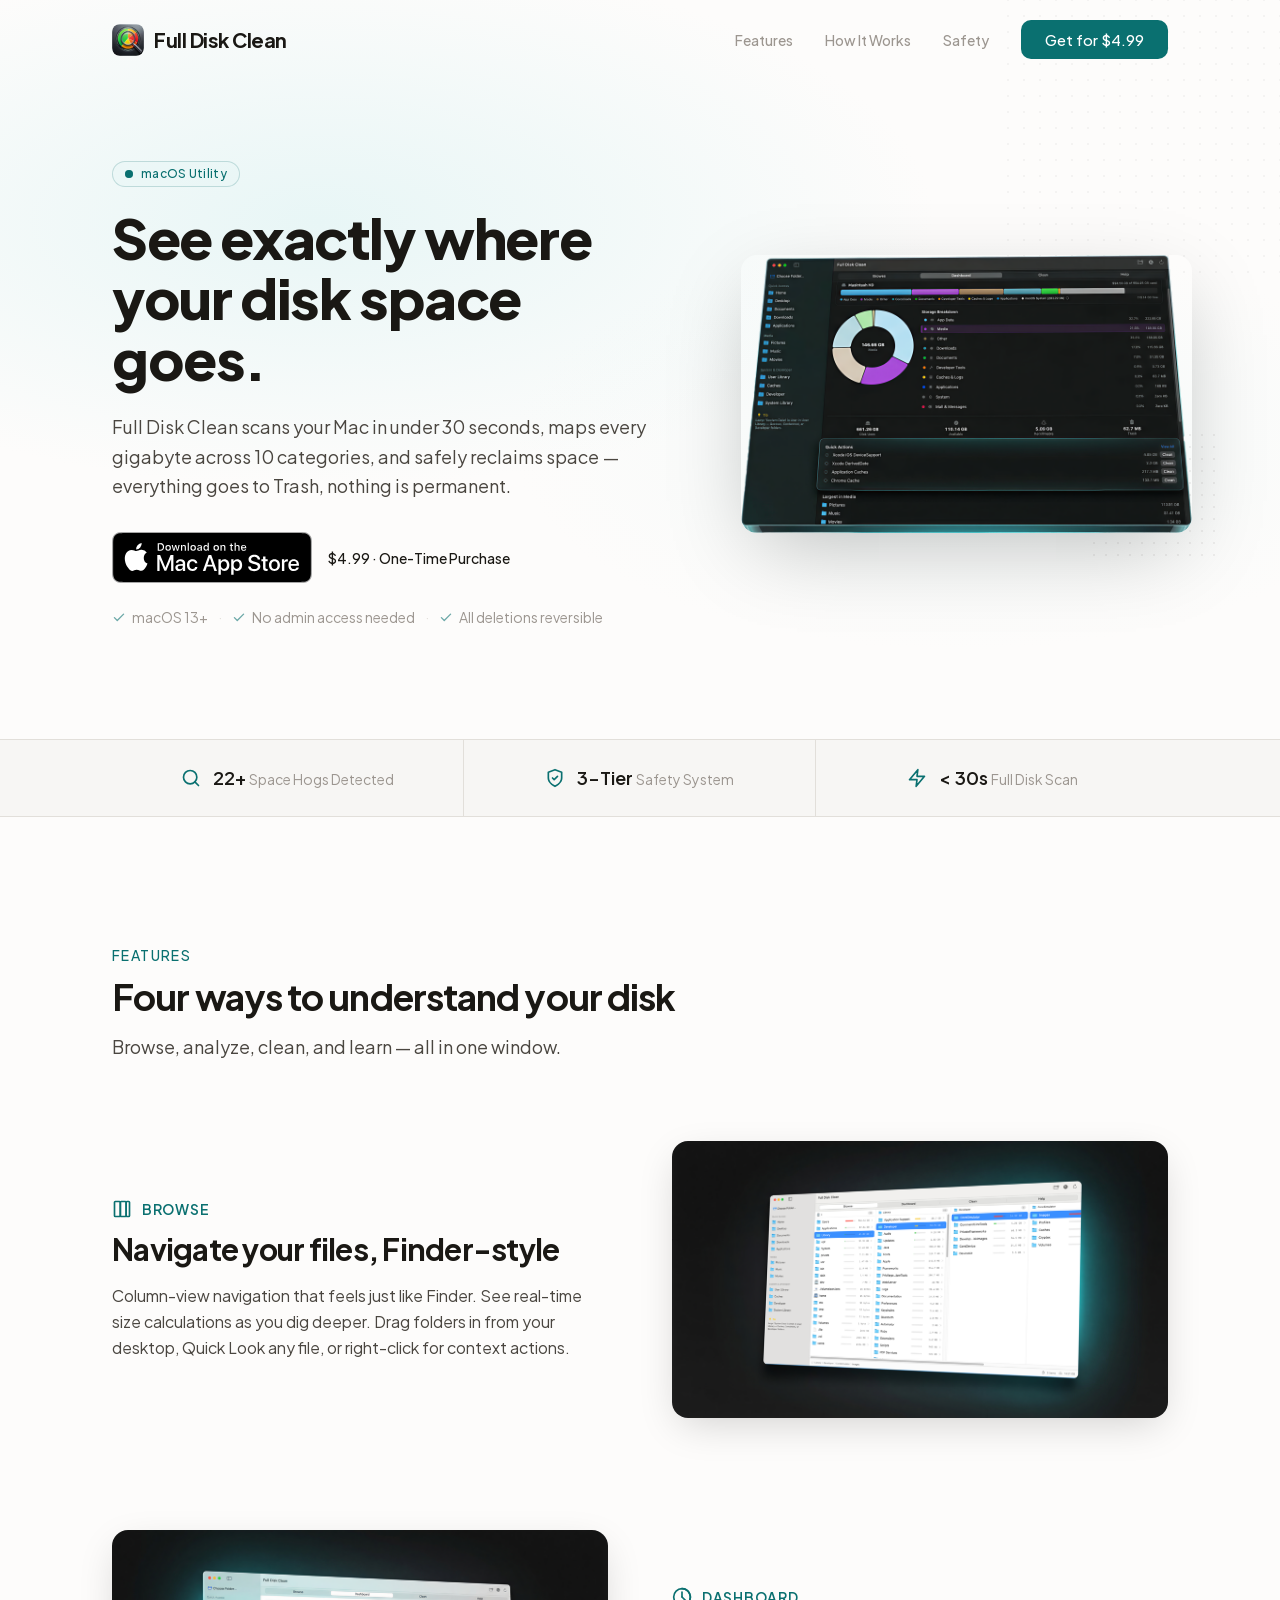
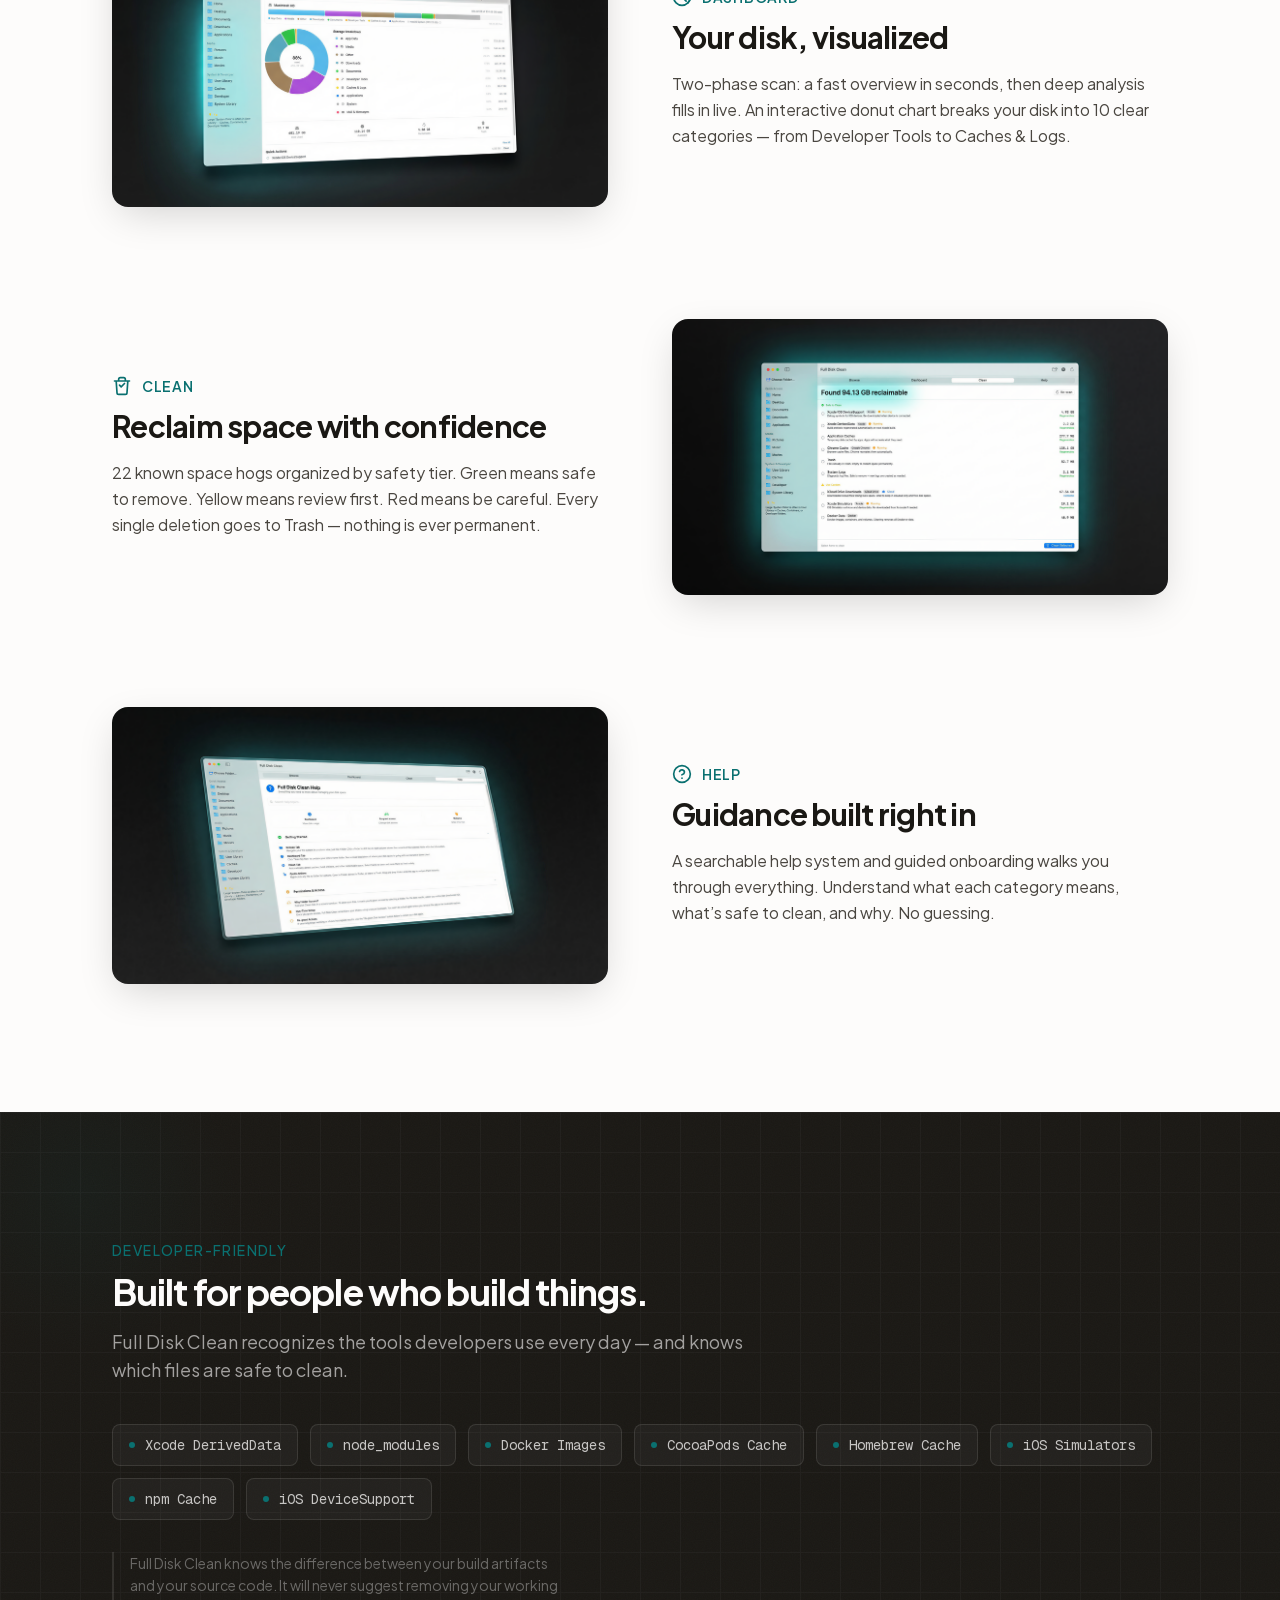
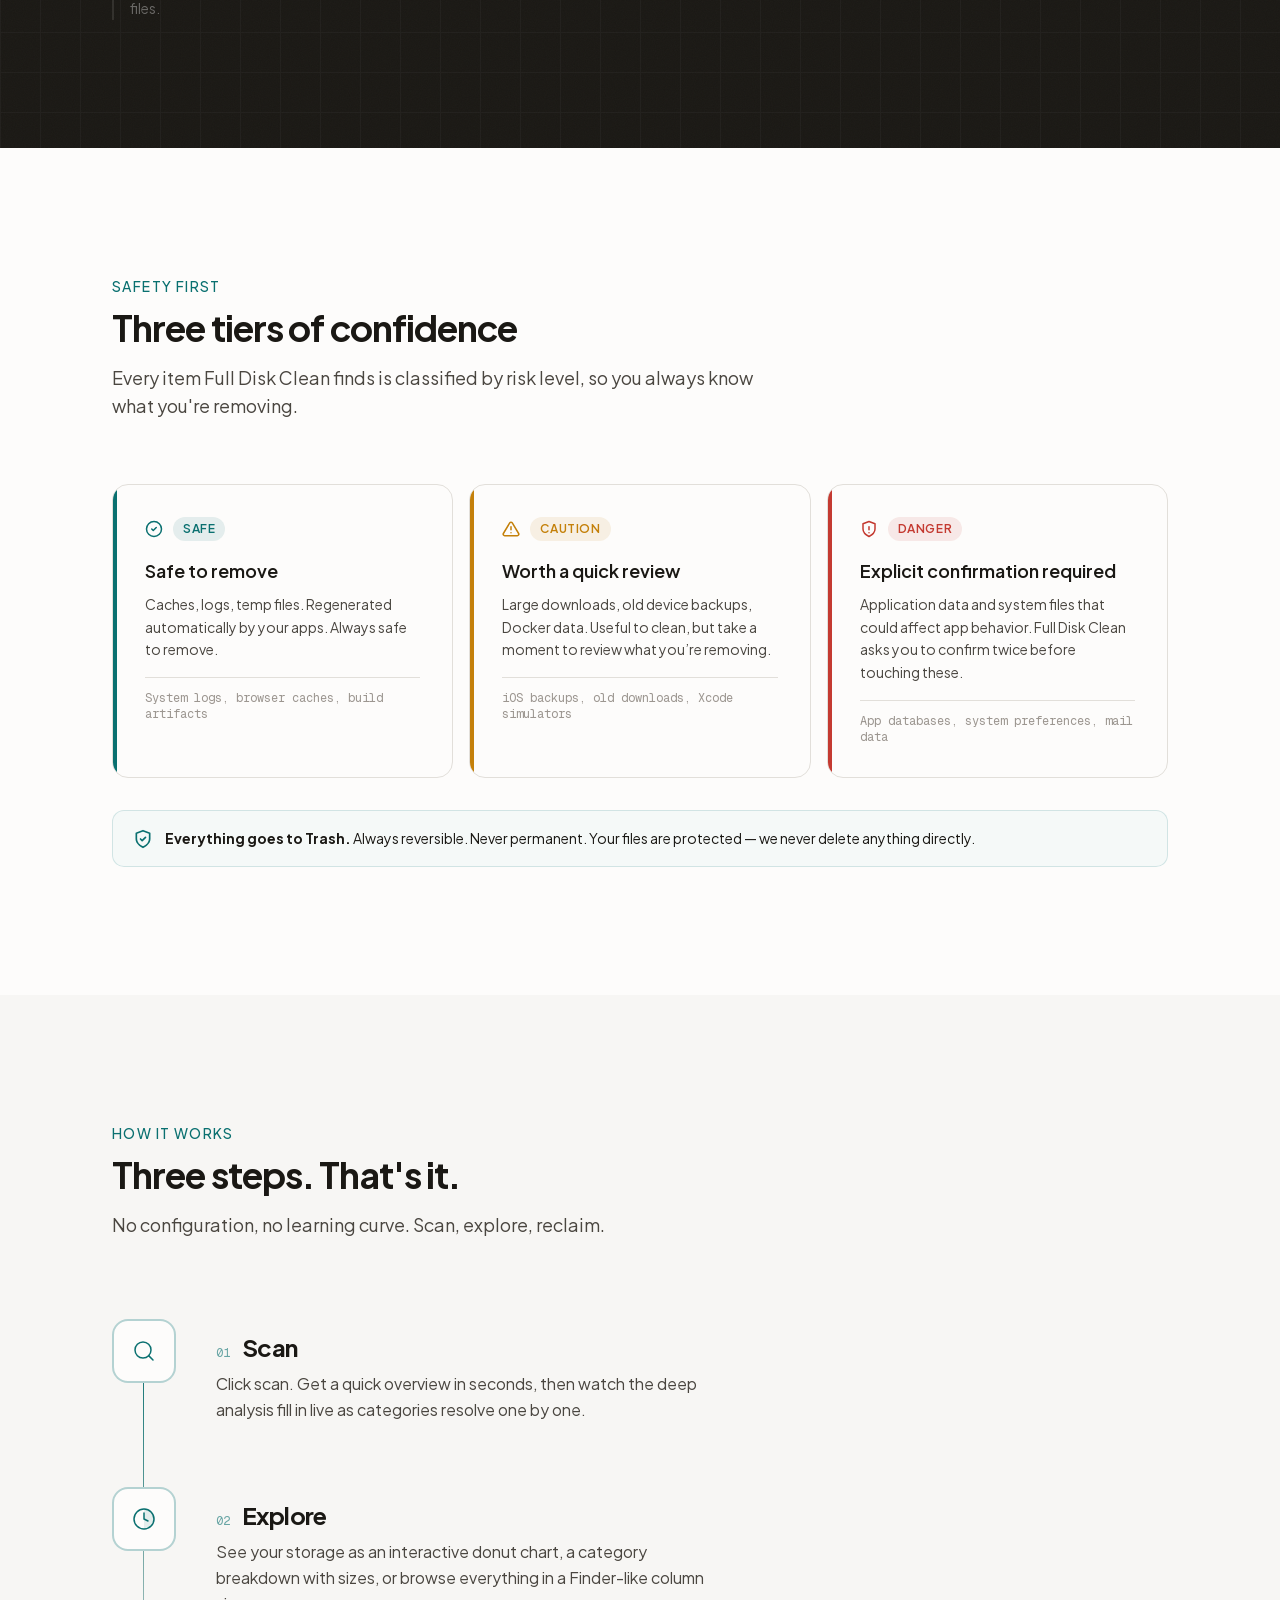
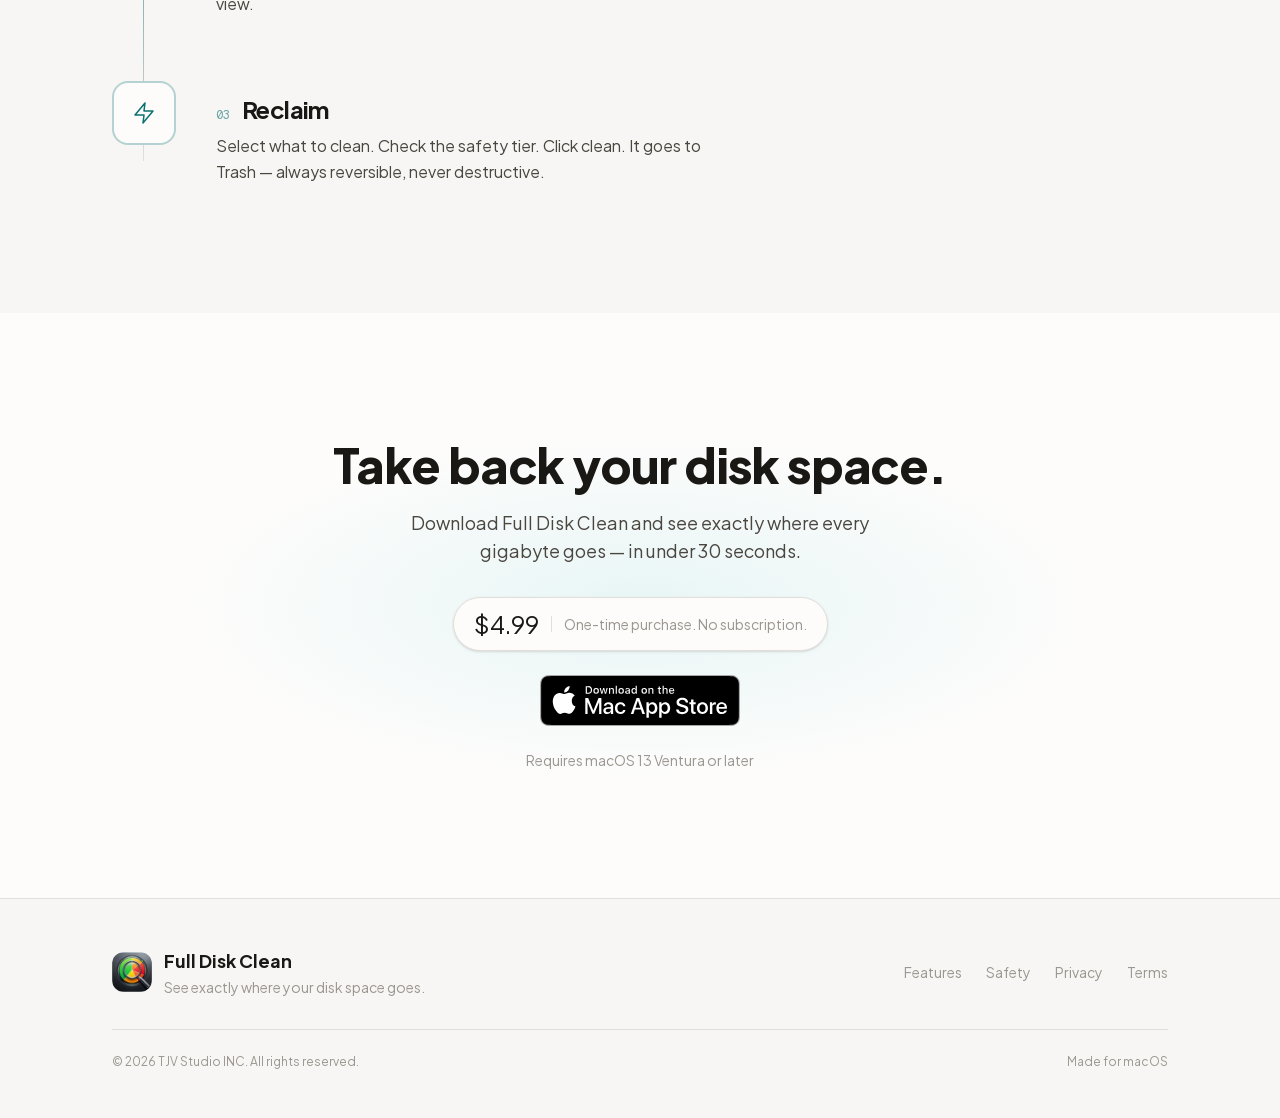
==== commit d7744d47: "Add app icon to header and footer" ====
--- a/index.html
+++ b/index.html
@@ -1 +1 @@
-<!DOCTYPE html><html lang="en" class="plus_jakarta_sans_6cbc0d5f-module__dx4leq__variable geist_mono_42eec60-module__Gb1_vG__variable antialiased"><head><meta charSet="utf-8"/><meta name="viewport" content="width=device-width, initial-scale=1"/><link rel="preload" href="/_next/static/media/797e433ab948586e-s.p.0.q-h669a_dqa.woff2" as="font" crossorigin="" type="font/woff2"/><link rel="preload" href="/_next/static/media/fba5a26ea33df6a3-s.p.0eehd8tgys7nv.woff2" as="font" crossorigin="" type="font/woff2"/><link rel="preload" as="image" href="/mac-app-store-badge.svg"/><link rel="preload" as="image" href="/screenshots/hero.png"/><link rel="stylesheet" href="/_next/static/chunks/0b0xn584rza4w.css" data-precedence="next"/><link rel="preload" as="script" fetchPriority="low" href="/_next/static/chunks/05tsy9pxtuyv0.js"/><script src="/_next/static/chunks/0pqt~8bl3ukh4.js" async=""></script><script src="/_next/static/chunks/0174xh3wfsjm1.js" async=""></script><script src="/_next/static/chunks/0vkgb7xyv-nko.js" async=""></script><script src="/_next/static/chunks/turbopack-12_63.zowk6uw.js" async=""></script><script src="/_next/static/chunks/01xlw8hd842-c.js" async=""></script><script src="/_next/static/chunks/0d3shmwh5_nmn.js" async=""></script><script src="/_next/static/chunks/0ka051yepewro.js" async=""></script><script src="/_next/static/chunks/0hvu.fv~oq0o5.js" async=""></script><meta name="next-size-adjust" content=""/><meta name="theme-color" content="#FDFCFB" media="(prefers-color-scheme: light)"/><meta name="theme-color" content="#0D0B0A" media="(prefers-color-scheme: dark)"/><title>Full Disk Clean — See Where Your Disk Space Goes | macOS</title><meta name="description" content="A macOS utility that scans your disk in seconds, visualizes where every gigabyte goes across 10 categories, and safely reclaims space through a 3-tier safety system. $4.99 on the Mac App Store."/><meta name="application-name" content="Full Disk Clean"/><meta name="author" content="Full Disk Clean"/><meta name="keywords" content="mac disk cleaner,disk space analyzer,macOS utility,clean mac storage,disk usage visualization,free disk space mac,mac storage manager,Xcode DerivedData cleaner,mac cache cleaner,disk space visualizer mac,clean developer files mac,node_modules cleaner,macOS Ventura disk cleaner,macOS Sonoma disk cleaner,mac app store disk utility"/><meta name="creator" content="Full Disk Clean"/><meta name="publisher" content="Full Disk Clean"/><meta name="robots" content="index, follow"/><meta name="googlebot" content="index, follow, max-video-preview:-1, max-image-preview:large, max-snippet:-1"/><meta name="category" content="Utilities"/><meta name="classification" content="Disk Utility Software"/><meta name="apple-itunes-app" content="app-id=YOUR_APP_ID"/><link rel="canonical" href="https://www.fulldiskclean.com/"/><meta name="apple-mobile-web-app-title" content="Full Disk Clean"/><meta name="apple-mobile-web-app-status-bar-style" content="default"/><meta property="og:title" content="Full Disk Clean — See Where Your Disk Space Goes"/><meta property="og:description" content="Scan your Mac in seconds. Visualize every gigabyte across 10 categories. Safely reclaim space with a 3-tier safety system. $4.99 on the Mac App Store."/><meta property="og:url" content="https://www.fulldiskclean.com/"/><meta property="og:site_name" content="Full Disk Clean"/><meta property="og:locale" content="en_US"/><meta property="og:image" content="https://www.fulldiskclean.com/screenshots/hero.png"/><meta property="og:image:type" content="image/png"/><meta property="og:image:width" content="1372"/><meta property="og:image:height" content="856"/><meta property="og:image:alt" content="Full Disk Clean dashboard showing storage breakdown with donut chart and category sizes"/><meta property="og:type" content="website"/><meta name="twitter:card" content="summary_large_image"/><meta name="twitter:title" content="Full Disk Clean — See Where Your Disk Space Goes"/><meta name="twitter:description" content="Scan your Mac in seconds. Visualize every gigabyte. Safely reclaim space with a 3-tier safety system. $4.99 on the Mac App Store."/><meta name="twitter:image" content="https://www.fulldiskclean.com/screenshots/hero.png"/><link rel="icon" href="/favicon.ico?favicon.0jpqvq-a_jpmy.ico" sizes="48x48" type="image/x-icon"/><link rel="icon" href="/icon.png?icon.0tkqx.7d6882~.png" sizes="512x512" type="image/png"/><link rel="apple-touch-icon" href="/apple-icon.png?apple-icon.0tkqx.7d6882~.png" sizes="512x512" type="image/png"/><script src="/_next/static/chunks/03~yq9q893hmn.js" noModule=""></script></head><body class="min-h-screen bg-page text-body font-body"><div hidden=""><!--$--><!--/$--></div><script type="application/ld+json">{"@context":"https://schema.org","@type":"SoftwareApplication","name":"Full Disk Clean","operatingSystem":"macOS","applicationCategory":"UtilitiesApplication","offers":{"@type":"Offer","price":"4.99","priceCurrency":"USD","availability":"https://schema.org/InStock"},"description":"A macOS utility that scans your disk in seconds, visualizes where every gigabyte goes across 10 categories, and safely reclaims space through a 3-tier safety system.","screenshot":"https://www.fulldiskclean.com/screenshots/hero.png","softwareVersion":"1.0","applicationSubCategory":"Disk Utility"}</script><header class="site-header fixed top-0 left-0 right-0 z-50 py-5"><div class="mx-auto flex max-w-6xl items-center justify-between px-6 md:px-8 lg:px-12"><a class="font-display text-xl font-bold text-ink tracking-tight" href="/">Full Disk Clean</a><nav class="hidden items-center gap-8 md:flex"><a href="#features" class="text-sm font-medium text-muted transition-colors duration-200 hover:text-ink">Features</a><a href="#how-it-works" class="text-sm font-medium text-muted transition-colors duration-200 hover:text-ink">How It Works</a><a href="#safety" class="text-sm font-medium text-muted transition-colors duration-200 hover:text-ink">Safety</a><a href="https://apps.apple.com/us/app/full-disk-clean/id6760800263" class="btn btn-primary text-sm" target="_blank" rel="noopener noreferrer">Get for $4.99</a></nav><button class="flex flex-col items-center justify-center gap-[5px] p-2 md:hidden" aria-label="Open menu" aria-expanded="false"><span class="block h-[2px] w-5 bg-ink transition-all duration-200 "></span><span class="block h-[2px] w-5 bg-ink transition-opacity duration-200 "></span><span class="block h-[2px] w-5 bg-ink transition-all duration-200 "></span></button></div><div class="overflow-hidden transition-all duration-300 md:hidden max-h-0 opacity-0"><nav class="mx-auto flex max-w-6xl flex-col gap-1 px-6 pb-4 pt-2"><a href="#features" class="rounded-lg px-3 py-2.5 text-sm font-medium text-muted transition-colors hover:bg-surface hover:text-ink">Features</a><a href="#how-it-works" class="rounded-lg px-3 py-2.5 text-sm font-medium text-muted transition-colors hover:bg-surface hover:text-ink">How It Works</a><a href="#safety" class="rounded-lg px-3 py-2.5 text-sm font-medium text-muted transition-colors hover:bg-surface hover:text-ink">Safety</a><a href="https://apps.apple.com/us/app/full-disk-clean/id6760800263" class="btn btn-primary mt-2 text-sm" target="_blank" rel="noopener noreferrer">Get for $4.99</a></nav></div></header><main><section class="relative overflow-hidden pt-32 pb-20 lg:pt-40 lg:pb-28"><div class="pointer-events-none absolute inset-0 -z-10" aria-hidden="true"><div class="absolute inset-0" style="background:radial-gradient(ellipse 80% 60% at 25% 30%, var(--petrol-subtle) 0%, transparent 60%)"></div><div class="absolute inset-0" style="background:radial-gradient(ellipse 50% 40% at 75% 60%, color-mix(in srgb, var(--petrol-subtle) 40%, transparent) 0%, transparent 70%)"></div><div class="absolute -top-10 -right-10 h-80 w-80 opacity-[0.04]" style="background-image:radial-gradient(circle, var(--ink) 1px, transparent 1px);background-size:16px 16px"></div></div><div class="mx-auto grid max-w-6xl items-center gap-12 px-6 md:px-8 lg:grid-cols-[1.2fr_1fr] lg:gap-16 lg:px-12"><div class="max-w-xl"><div class="mb-5 inline-flex items-center gap-2 rounded-full border border-petrol/20 bg-petrol-subtle/50 px-3 py-1"><span class="relative flex h-2 w-2"><span class="absolute inline-flex h-full w-full animate-ping rounded-full bg-petrol opacity-40"></span><span class="relative inline-flex h-2 w-2 rounded-full bg-petrol"></span></span><span class="text-xs font-medium tracking-wide text-petrol">macOS Utility</span></div><h1 class="font-display text-4xl font-extrabold leading-[1.08] tracking-tight text-ink sm:text-5xl lg:text-[3.5rem]">See exactly where your disk space goes.</h1><p class="mt-6 text-lg leading-relaxed text-body lg:text-[1.125rem]">Full Disk Clean scans your Mac in under 30 seconds, maps every gigabyte across 10 categories, and safely reclaims space — everything goes to Trash, nothing is permanent.</p><div class="mt-8 flex flex-wrap items-center gap-4"><a href="https://apps.apple.com/us/app/full-disk-clean/id6760800263" target="_blank" rel="noopener noreferrer"><img alt="Download on the Mac App Store" width="200" height="51" decoding="async" data-nimg="1" style="color:transparent" src="/mac-app-store-badge.svg"/></a><span class="text-sm font-medium text-ink">$4.99 · One-Time Purchase</span></div><div class="mt-6 flex flex-wrap items-center gap-x-1.5 gap-y-1 text-sm text-muted"><span class="flex items-center gap-x-1.5"><svg width="14" height="14" viewBox="0 0 16 16" fill="none" class="text-petrol/60"><path d="M13.25 4.75 6 12 2.75 8.75" stroke="currentColor" stroke-width="1.5" stroke-linecap="round" stroke-linejoin="round"></path></svg>macOS 13+<span class="mx-1 text-border">·</span></span><span class="flex items-center gap-x-1.5"><svg width="14" height="14" viewBox="0 0 16 16" fill="none" class="text-petrol/60"><path d="M13.25 4.75 6 12 2.75 8.75" stroke="currentColor" stroke-width="1.5" stroke-linecap="round" stroke-linejoin="round"></path></svg>No admin access needed<span class="mx-1 text-border">·</span></span><span class="flex items-center gap-x-1.5"><svg width="14" height="14" viewBox="0 0 16 16" fill="none" class="text-petrol/60"><path d="M13.25 4.75 6 12 2.75 8.75" stroke="currentColor" stroke-width="1.5" stroke-linecap="round" stroke-linejoin="round"></path></svg>All deletions reversible</span></div></div><div class="relative lg:translate-x-6"><div class="pointer-events-none absolute inset-4 -z-10 rounded-3xl opacity-60" aria-hidden="true" style="background:radial-gradient(ellipse at center, var(--petrol-subtle) 0%, transparent 70%)"></div><div class="animate-float overflow-hidden rounded-2xl shadow-[0_24px_80px_-16px_rgba(0,0,0,0.25)]"><img alt="Full Disk Clean dashboard showing storage breakdown with donut chart, category sizes, and quick actions" width="1372" height="856" decoding="async" data-nimg="1" class="block w-full h-auto" style="color:transparent" src="/screenshots/hero.png"/></div><div class="pointer-events-none absolute -right-6 -bottom-6 -z-10 h-32 w-32 opacity-[0.06]" aria-hidden="true" style="background-image:radial-gradient(circle, var(--ink) 1.5px, transparent 1.5px);background-size:12px 12px"></div></div></div></section><div class=""><section class="border-y border-border bg-surface"><div class="mx-auto grid max-w-6xl grid-cols-1 divide-y divide-border px-6 sm:grid-cols-3 sm:divide-x sm:divide-y-0 md:px-8 lg:px-12"><div class="flex items-center justify-center gap-3 py-5 sm:py-6"><span class="text-petrol"><svg width="20" height="20" viewBox="0 0 24 24" fill="none" stroke="currentColor" stroke-width="2" stroke-linecap="round" stroke-linejoin="round"><circle cx="11" cy="11" r="8"></circle><path d="m21 21-4.35-4.35"></path></svg></span><div><span class="text-lg font-semibold text-ink">22+</span> <span class="text-sm text-muted">Space Hogs Detected</span></div></div><div class="flex items-center justify-center gap-3 py-5 sm:py-6"><span class="text-petrol"><svg width="20" height="20" viewBox="0 0 24 24" fill="none" stroke="currentColor" stroke-width="2" stroke-linecap="round" stroke-linejoin="round"><path d="M12 22s8-4 8-10V5l-8-3-8 3v7c0 6 8 10 8 10z"></path><path d="m9 12 2 2 4-4"></path></svg></span><div><span class="text-lg font-semibold text-ink">3-Tier</span> <span class="text-sm text-muted">Safety System</span></div></div><div class="flex items-center justify-center gap-3 py-5 sm:py-6"><span class="text-petrol"><svg width="20" height="20" viewBox="0 0 24 24" fill="none" stroke="currentColor" stroke-width="2" stroke-linecap="round" stroke-linejoin="round"><path d="M13 2 3 14h9l-1 8 10-12h-9l1-8z"></path></svg></span><div><span class="text-lg font-semibold text-ink">&lt; 30s</span> <span class="text-sm text-muted">Full Disk Scan</span></div></div></div></section></div><div class=""><section id="features" class="py-24 lg:py-32"><div class="mx-auto max-w-6xl px-6 md:px-8 lg:px-12"><div class="max-w-2xl"><p class="mb-3 text-sm font-medium uppercase tracking-widest text-petrol">Features</p><h2 class="font-display text-3xl font-bold tracking-tight text-ink sm:text-4xl">Four ways to understand your disk</h2><p class="mt-4 text-lg text-body">Browse, analyze, clean, and learn — all in one window.</p></div><div class="mt-16 space-y-20 lg:mt-20 lg:space-y-28"><div class="grid items-center gap-8 lg:grid-cols-2 lg:gap-16 "><div class=""><div class="flex items-center gap-2.5 text-petrol"><svg width="20" height="20" viewBox="0 0 24 24" fill="none" stroke="currentColor" stroke-width="2" stroke-linecap="round" stroke-linejoin="round"><rect x="3" y="3" width="7" height="18" rx="1"></rect><rect x="10" y="3" width="7" height="18" rx="1"></rect><rect x="17" y="3" width="4" height="18" rx="1"></rect></svg><span class="text-sm font-semibold uppercase tracking-wider">Browse</span></div><h3 class="mt-3 font-display text-2xl font-bold tracking-tight text-ink sm:text-3xl">Navigate your files, Finder-style</h3><p class="mt-4 text-body leading-relaxed">Column-view navigation that feels just like Finder. See real-time size calculations as you dig deeper. Drag folders in from your desktop, Quick Look any file, or right-click for context actions.</p></div><div class=""><div class="overflow-hidden rounded-2xl shadow-[0_12px_40px_-8px_rgba(0,0,0,0.18)]"><img alt="Browse tab showing column-view file navigation with sizes" loading="lazy" width="1200" height="750" decoding="async" data-nimg="1" class="block h-auto w-full" style="color:transparent" src="/screenshots/browse.png"/></div></div></div><div class="grid items-center gap-8 lg:grid-cols-2 lg:gap-16 lg:[direction:rtl]"><div class="lg:[direction:ltr]"><div class="flex items-center gap-2.5 text-petrol"><svg width="20" height="20" viewBox="0 0 24 24" fill="none" stroke="currentColor" stroke-width="2" stroke-linecap="round" stroke-linejoin="round"><circle cx="12" cy="12" r="10"></circle><path d="M12 2a10 10 0 0 1 7.07 17.07"></path><path d="M12 12V6"></path><path d="M12 12l5 5"></path></svg><span class="text-sm font-semibold uppercase tracking-wider">Dashboard</span></div><h3 class="mt-3 font-display text-2xl font-bold tracking-tight text-ink sm:text-3xl">Your disk, visualized</h3><p class="mt-4 text-body leading-relaxed">Two-phase scan: a fast overview in seconds, then deep analysis fills in live. An interactive donut chart breaks your disk into 10 clear categories — from Developer Tools to Caches &amp; Logs.</p></div><div class="lg:[direction:ltr]"><div class="overflow-hidden rounded-2xl shadow-[0_12px_40px_-8px_rgba(0,0,0,0.18)]"><img alt="Dashboard tab showing donut chart and category breakdown" loading="lazy" width="1200" height="750" decoding="async" data-nimg="1" class="block h-auto w-full" style="color:transparent" src="/screenshots/dashboard.png"/></div></div></div><div class="grid items-center gap-8 lg:grid-cols-2 lg:gap-16 "><div class=""><div class="flex items-center gap-2.5 text-petrol"><svg width="20" height="20" viewBox="0 0 24 24" fill="none" stroke="currentColor" stroke-width="2" stroke-linecap="round" stroke-linejoin="round"><path d="M3 6h18M8 6V4a2 2 0 0 1 2-2h4a2 2 0 0 1 2 2v2M19 6l-1 14a2 2 0 0 1-2 2H8a2 2 0 0 1-2-2L5 6"></path><path d="m9 11 2 2 4-4"></path></svg><span class="text-sm font-semibold uppercase tracking-wider">Clean</span></div><h3 class="mt-3 font-display text-2xl font-bold tracking-tight text-ink sm:text-3xl">Reclaim space with confidence</h3><p class="mt-4 text-body leading-relaxed">22 known space hogs organized by safety tier. Green means safe to remove. Yellow means review first. Red means be careful. Every single deletion goes to Trash — nothing is ever permanent.</p></div><div class=""><div class="overflow-hidden rounded-2xl shadow-[0_12px_40px_-8px_rgba(0,0,0,0.18)]"><img alt="Clean tab showing space hogs with safety tier indicators" loading="lazy" width="1200" height="750" decoding="async" data-nimg="1" class="block h-auto w-full" style="color:transparent" src="/screenshots/clean.png"/></div></div></div><div class="grid items-center gap-8 lg:grid-cols-2 lg:gap-16 lg:[direction:rtl]"><div class="lg:[direction:ltr]"><div class="flex items-center gap-2.5 text-petrol"><svg width="20" height="20" viewBox="0 0 24 24" fill="none" stroke="currentColor" stroke-width="2" stroke-linecap="round" stroke-linejoin="round"><circle cx="12" cy="12" r="10"></circle><path d="M9.09 9a3 3 0 0 1 5.83 1c0 2-3 3-3 3"></path><path d="M12 17h.01"></path></svg><span class="text-sm font-semibold uppercase tracking-wider">Help</span></div><h3 class="mt-3 font-display text-2xl font-bold tracking-tight text-ink sm:text-3xl">Guidance built right in</h3><p class="mt-4 text-body leading-relaxed">A searchable help system and guided onboarding walks you through everything. Understand what each category means, what’s safe to clean, and why. No guessing.</p></div><div class="lg:[direction:ltr]"><div class="overflow-hidden rounded-2xl shadow-[0_12px_40px_-8px_rgba(0,0,0,0.18)]"><img alt="Help tab with searchable content and onboarding guide" loading="lazy" width="1200" height="750" decoding="async" data-nimg="1" class="block h-auto w-full" style="color:transparent" src="/screenshots/help.png"/></div></div></div></div></div></section></div><div class=""><section class="grain-overlay relative overflow-hidden bg-ink py-24 lg:py-32"><div class="pointer-events-none absolute inset-0 opacity-[0.03]" aria-hidden="true" style="background-image:linear-gradient(var(--page) 1px, transparent 1px), linear-gradient(90deg, var(--page) 1px, transparent 1px);background-size:40px 40px"></div><div class="pointer-events-none absolute -top-20 -left-20 h-80 w-80 opacity-[0.06]" aria-hidden="true" style="background:radial-gradient(circle, var(--petrol) 0%, transparent 70%)"></div><div class="relative mx-auto max-w-6xl px-6 md:px-8 lg:px-12"><div class="max-w-2xl"><p class="mb-3 text-sm font-medium uppercase tracking-widest text-petrol">Developer-Friendly</p><h2 class="font-display text-3xl font-bold tracking-tight text-page sm:text-4xl">Built for people who build things.</h2><p class="mt-4 text-lg text-page/60">Full Disk Clean recognizes the tools developers use every day — and knows which files are safe to clean.</p></div><div class="mt-10 flex flex-wrap gap-3"><span class="group inline-flex items-center gap-2.5 rounded-lg border border-page/10 bg-page/[0.04] px-4 py-2.5 font-mono text-sm text-page/75 transition-all duration-200 hover:border-petrol/40 hover:bg-petrol/10 hover:text-petrol"><span class="h-1.5 w-1.5 rounded-full bg-petrol transition-transform duration-200 group-hover:scale-150"></span>Xcode DerivedData</span><span class="group inline-flex items-center gap-2.5 rounded-lg border border-page/10 bg-page/[0.04] px-4 py-2.5 font-mono text-sm text-page/75 transition-all duration-200 hover:border-petrol/40 hover:bg-petrol/10 hover:text-petrol"><span class="h-1.5 w-1.5 rounded-full bg-petrol transition-transform duration-200 group-hover:scale-150"></span>node_modules</span><span class="group inline-flex items-center gap-2.5 rounded-lg border border-page/10 bg-page/[0.04] px-4 py-2.5 font-mono text-sm text-page/75 transition-all duration-200 hover:border-petrol/40 hover:bg-petrol/10 hover:text-petrol"><span class="h-1.5 w-1.5 rounded-full bg-petrol transition-transform duration-200 group-hover:scale-150"></span>Docker Images</span><span class="group inline-flex items-center gap-2.5 rounded-lg border border-page/10 bg-page/[0.04] px-4 py-2.5 font-mono text-sm text-page/75 transition-all duration-200 hover:border-petrol/40 hover:bg-petrol/10 hover:text-petrol"><span class="h-1.5 w-1.5 rounded-full bg-petrol transition-transform duration-200 group-hover:scale-150"></span>CocoaPods Cache</span><span class="group inline-flex items-center gap-2.5 rounded-lg border border-page/10 bg-page/[0.04] px-4 py-2.5 font-mono text-sm text-page/75 transition-all duration-200 hover:border-petrol/40 hover:bg-petrol/10 hover:text-petrol"><span class="h-1.5 w-1.5 rounded-full bg-petrol transition-transform duration-200 group-hover:scale-150"></span>Homebrew Cache</span><span class="group inline-flex items-center gap-2.5 rounded-lg border border-page/10 bg-page/[0.04] px-4 py-2.5 font-mono text-sm text-page/75 transition-all duration-200 hover:border-petrol/40 hover:bg-petrol/10 hover:text-petrol"><span class="h-1.5 w-1.5 rounded-full bg-petrol transition-transform duration-200 group-hover:scale-150"></span>iOS Simulators</span><span class="group inline-flex items-center gap-2.5 rounded-lg border border-page/10 bg-page/[0.04] px-4 py-2.5 font-mono text-sm text-page/75 transition-all duration-200 hover:border-petrol/40 hover:bg-petrol/10 hover:text-petrol"><span class="h-1.5 w-1.5 rounded-full bg-petrol transition-transform duration-200 group-hover:scale-150"></span>npm Cache</span><span class="group inline-flex items-center gap-2.5 rounded-lg border border-page/10 bg-page/[0.04] px-4 py-2.5 font-mono text-sm text-page/75 transition-all duration-200 hover:border-petrol/40 hover:bg-petrol/10 hover:text-petrol"><span class="h-1.5 w-1.5 rounded-full bg-petrol transition-transform duration-200 group-hover:scale-150"></span>iOS DeviceSupport</span></div><p class="mt-8 max-w-md border-l-2 border-page/10 pl-4 text-sm leading-relaxed text-page/35">Full Disk Clean knows the difference between your build artifacts and your source code. It will never suggest removing your working files.</p></div></section></div><div class=""><section id="safety" class="py-24 lg:py-32"><div class="mx-auto max-w-6xl px-6 md:px-8 lg:px-12"><div class="max-w-2xl"><p class="mb-3 text-sm font-medium uppercase tracking-widest text-petrol">Safety First</p><h2 class="font-display text-3xl font-bold tracking-tight text-ink sm:text-4xl">Three tiers of confidence</h2><p class="mt-4 text-lg text-body">Every item Full Disk Clean finds is classified by risk level, so you always know what you&#x27;re removing.</p></div><div class="mt-12 grid gap-4 sm:grid-cols-3 lg:mt-16"><div class="group relative overflow-hidden rounded-2xl border border-border bg-page p-6 transition-shadow duration-300 hover:shadow-lg lg:p-8"><div class="absolute top-0 left-0 h-full w-1 transition-all duration-300 group-hover:w-1.5" style="background-color:var(--safe)"></div><div class="flex items-center gap-2.5"><span style="color:var(--safe)"><svg width="18" height="18" viewBox="0 0 24 24" fill="none" stroke="currentColor" stroke-width="2" stroke-linecap="round" stroke-linejoin="round"><path d="m9 12 2 2 4-4"></path><circle cx="12" cy="12" r="10"></circle></svg></span><span class="inline-flex items-center rounded-full px-2.5 py-1 text-xs font-semibold uppercase tracking-wider" style="color:var(--safe);background-color:color-mix(in srgb, var(--safe) 10%, transparent)">Safe</span></div><h3 class="mt-4 text-lg font-semibold text-ink">Safe to remove</h3><p class="mt-2 text-sm leading-relaxed text-body">Caches, logs, temp files. Regenerated automatically by your apps. Always safe to remove.</p><p class="mt-4 border-t border-border pt-3 font-mono text-xs text-muted">System logs, browser caches, build artifacts</p></div><div class="group relative overflow-hidden rounded-2xl border border-border bg-page p-6 transition-shadow duration-300 hover:shadow-lg lg:p-8"><div class="absolute top-0 left-0 h-full w-1 transition-all duration-300 group-hover:w-1.5" style="background-color:var(--caution)"></div><div class="flex items-center gap-2.5"><span style="color:var(--caution)"><svg width="18" height="18" viewBox="0 0 24 24" fill="none" stroke="currentColor" stroke-width="2" stroke-linecap="round" stroke-linejoin="round"><path d="M12 9v4M12 17h.01"></path><path d="M10.29 3.86 1.82 18a2 2 0 0 0 1.71 3h16.94a2 2 0 0 0 1.71-3L13.71 3.86a2 2 0 0 0-3.42 0z"></path></svg></span><span class="inline-flex items-center rounded-full px-2.5 py-1 text-xs font-semibold uppercase tracking-wider" style="color:var(--caution);background-color:color-mix(in srgb, var(--caution) 10%, transparent)">Caution</span></div><h3 class="mt-4 text-lg font-semibold text-ink">Worth a quick review</h3><p class="mt-2 text-sm leading-relaxed text-body">Large downloads, old device backups, Docker data. Useful to clean, but take a moment to review what you’re removing.</p><p class="mt-4 border-t border-border pt-3 font-mono text-xs text-muted">iOS backups, old downloads, Xcode simulators</p></div><div class="group relative overflow-hidden rounded-2xl border border-border bg-page p-6 transition-shadow duration-300 hover:shadow-lg lg:p-8"><div class="absolute top-0 left-0 h-full w-1 transition-all duration-300 group-hover:w-1.5" style="background-color:var(--danger)"></div><div class="flex items-center gap-2.5"><span style="color:var(--danger)"><svg width="18" height="18" viewBox="0 0 24 24" fill="none" stroke="currentColor" stroke-width="2" stroke-linecap="round" stroke-linejoin="round"><path d="M12 22s8-4 8-10V5l-8-3-8 3v7c0 6 8 10 8 10z"></path><path d="M12 9v4M12 17h.01"></path></svg></span><span class="inline-flex items-center rounded-full px-2.5 py-1 text-xs font-semibold uppercase tracking-wider" style="color:var(--danger);background-color:color-mix(in srgb, var(--danger) 10%, transparent)">Danger</span></div><h3 class="mt-4 text-lg font-semibold text-ink">Explicit confirmation required</h3><p class="mt-2 text-sm leading-relaxed text-body">Application data and system files that could affect app behavior. Full Disk Clean asks you to confirm twice before touching these.</p><p class="mt-4 border-t border-border pt-3 font-mono text-xs text-muted">App databases, system preferences, mail data</p></div></div><div class="mt-8 flex items-start gap-3 rounded-xl border border-petrol/15 bg-petrol-subtle/40 px-5 py-4"><svg width="20" height="20" viewBox="0 0 24 24" fill="none" stroke="currentColor" stroke-width="2" stroke-linecap="round" stroke-linejoin="round" class="mt-0.5 shrink-0 text-petrol"><path d="M12 22s8-4 8-10V5l-8-3-8 3v7c0 6 8 10 8 10z"></path><path d="m9 12 2 2 4-4"></path></svg><p class="text-sm leading-relaxed text-ink"><strong>Everything goes to Trash.</strong> Always reversible. Never permanent. Your files are protected — we never delete anything directly.</p></div></div></section></div><div class=""><section id="how-it-works" class="bg-surface py-24 lg:py-32"><div class="mx-auto max-w-6xl px-6 md:px-8 lg:px-12"><div class="max-w-2xl"><p class="mb-3 text-sm font-medium uppercase tracking-widest text-petrol">How It Works</p><h2 class="font-display text-3xl font-bold tracking-tight text-ink sm:text-4xl">Three steps. That&#x27;s it.</h2><p class="mt-4 text-lg text-body">No configuration, no learning curve. Scan, explore, reclaim.</p></div><div class="relative mt-16 lg:mt-20"><div class="absolute top-6 left-7 hidden h-[calc(100%-3rem)] w-px lg:left-[31px] lg:block" aria-hidden="true" style="background:linear-gradient(to bottom, var(--petrol) 0%, var(--border) 100%)"></div><div class="space-y-14 lg:space-y-16"><div class="group relative flex gap-6 lg:gap-10"><div class="relative z-10 flex h-14 w-14 shrink-0 items-center justify-center rounded-2xl border-2 border-petrol/30 bg-page text-petrol transition-colors duration-200 group-hover:border-petrol group-hover:bg-petrol-subtle lg:h-16 lg:w-16"><svg width="24" height="24" viewBox="0 0 24 24" fill="none" stroke="currentColor" stroke-width="1.5" stroke-linecap="round" stroke-linejoin="round"><circle cx="11" cy="11" r="8"></circle><path d="m21 21-4.35-4.35"></path></svg></div><div class="pt-2 lg:pt-3"><div class="flex items-baseline gap-3"><span class="font-mono text-xs text-petrol/60">0<!-- -->1</span><h3 class="font-display text-2xl font-bold tracking-tight text-ink">Scan</h3></div><p class="mt-2 max-w-lg text-body leading-relaxed">Click scan. Get a quick overview in seconds, then watch the deep analysis fill in live as categories resolve one by one.</p></div></div><div class="group relative flex gap-6 lg:gap-10"><div class="relative z-10 flex h-14 w-14 shrink-0 items-center justify-center rounded-2xl border-2 border-petrol/30 bg-page text-petrol transition-colors duration-200 group-hover:border-petrol group-hover:bg-petrol-subtle lg:h-16 lg:w-16"><svg width="24" height="24" viewBox="0 0 24 24" fill="none" stroke="currentColor" stroke-width="1.5" stroke-linecap="round" stroke-linejoin="round"><circle cx="12" cy="12" r="10"></circle><path d="M12 2a10 10 0 0 1 0 20" fill="currentColor" opacity="0.1"></path><path d="M12 6v6l4 2"></path></svg></div><div class="pt-2 lg:pt-3"><div class="flex items-baseline gap-3"><span class="font-mono text-xs text-petrol/60">0<!-- -->2</span><h3 class="font-display text-2xl font-bold tracking-tight text-ink">Explore</h3></div><p class="mt-2 max-w-lg text-body leading-relaxed">See your storage as an interactive donut chart, a category breakdown with sizes, or browse everything in a Finder-like column view.</p></div></div><div class="group relative flex gap-6 lg:gap-10"><div class="relative z-10 flex h-14 w-14 shrink-0 items-center justify-center rounded-2xl border-2 border-petrol/30 bg-page text-petrol transition-colors duration-200 group-hover:border-petrol group-hover:bg-petrol-subtle lg:h-16 lg:w-16"><svg width="24" height="24" viewBox="0 0 24 24" fill="none" stroke="currentColor" stroke-width="1.5" stroke-linecap="round" stroke-linejoin="round"><path d="M13 2 3 14h9l-1 8 10-12h-9l1-8z"></path></svg></div><div class="pt-2 lg:pt-3"><div class="flex items-baseline gap-3"><span class="font-mono text-xs text-petrol/60">0<!-- -->3</span><h3 class="font-display text-2xl font-bold tracking-tight text-ink">Reclaim</h3></div><p class="mt-2 max-w-lg text-body leading-relaxed">Select what to clean. Check the safety tier. Click clean. It goes to Trash — always reversible, never destructive.</p></div></div></div></div></div></section></div><div class=""><section id="download" class="relative overflow-hidden py-24 lg:py-32"><div class="pointer-events-none absolute inset-0 -z-10" aria-hidden="true"><div class="absolute inset-0" style="background:radial-gradient(ellipse 60% 50% at 50% 50%, var(--petrol-subtle) 0%, transparent 60%)"></div></div><div class="mx-auto max-w-6xl px-6 text-center md:px-8 lg:px-12"><h2 class="font-display text-3xl font-extrabold tracking-tight text-ink sm:text-4xl lg:text-5xl">Take back your disk space.</h2><p class="mx-auto mt-5 max-w-lg text-lg text-body">Download Full Disk Clean and see exactly where every gigabyte goes — in under 30 seconds.</p><div class="mt-8 inline-flex items-center gap-3 rounded-full border border-border bg-page px-5 py-2.5 shadow-sm"><span class="font-display text-2xl text-ink">$4.99</span><span class="h-4 w-px bg-border"></span><span class="text-sm text-muted">One-time purchase. No subscription.</span></div><div class="mt-6"><a href="https://apps.apple.com/us/app/full-disk-clean/id6760800263" target="_blank" rel="noopener noreferrer"><img alt="Download on the Mac App Store" loading="lazy" width="200" height="51" decoding="async" data-nimg="1" class="mx-auto" style="color:transparent" src="/mac-app-store-badge.svg"/></a></div><p class="mt-6 text-sm text-muted">Requires macOS 13 Ventura or later</p></div></section></div></main><footer class="border-t border-border bg-surface"><div class="mx-auto max-w-6xl px-6 py-12 md:px-8 lg:px-12"><div class="flex flex-col items-start justify-between gap-8 md:flex-row md:items-center"><div><span class="font-display text-lg font-bold text-ink">Full Disk Clean</span><p class="mt-1 text-sm text-muted">See exactly where your disk space goes.</p></div><nav class="flex flex-wrap gap-x-6 gap-y-2"><a href="#features" class="text-sm text-muted transition-colors hover:text-ink">Features</a><a href="#safety" class="text-sm text-muted transition-colors hover:text-ink">Safety</a><a href="/privacy" class="text-sm text-muted transition-colors hover:text-ink">Privacy</a><a href="/terms" class="text-sm text-muted transition-colors hover:text-ink">Terms</a></nav></div><div class="mt-8 flex flex-col items-start justify-between gap-2 border-t border-border pt-6 text-xs text-muted md:flex-row md:items-center"><p>© <!-- -->2026<!-- --> TJV Studio INC. All rights reserved.</p><p>Made for macOS</p></div></div></footer><!--$--><!--/$--><script src="/_next/static/chunks/05tsy9pxtuyv0.js" id="_R_" async=""></script><script>(self.__next_f=self.__next_f||[]).push([0])</script><script>self.__next_f.push([1,"1:\"$Sreact.fragment\"\n2:I[39756,[\"/_next/static/chunks/01xlw8hd842-c.js\",\"/_next/static/chunks/0d3shmwh5_nmn.js\"],\"default\"]\n3:I[37457,[\"/_next/static/chunks/01xlw8hd842-c.js\",\"/_next/static/chunks/0d3shmwh5_nmn.js\"],\"default\"]\n4:I[94639,[\"/_next/static/chunks/01xlw8hd842-c.js\",\"/_next/static/chunks/0d3shmwh5_nmn.js\",\"/_next/static/chunks/0ka051yepewro.js\",\"/_next/static/chunks/0hvu.fv~oq0o5.js\"],\"default\"]\n16:I[68027,[\"/_next/static/chunks/01xlw8hd842-c.js\",\"/_next/static/chunks/0d3shmwh5_nmn.js\"],\"default\",1]\n:HL[\"/_next/static/chunks/0b0xn584rza4w.css\",\"style\"]\n:HL[\"/_next/static/media/797e433ab948586e-s.p.0.q-h669a_dqa.woff2\",\"font\",{\"crossOrigin\":\"\",\"type\":\"font/woff2\"}]\n:HL[\"/_next/static/media/fba5a26ea33df6a3-s.p.0eehd8tgys7nv.woff2\",\"font\",{\"crossOrigin\":\"\",\"type\":\"font/woff2\"}]\n"])</script><script>self.__next_f.push([1,"0:{\"P\":null,\"c\":[\"\",\"\"],\"q\":\"\",\"i\":false,\"f\":[[[\"\",{\"children\":[\"__PAGE__\",{}]},\"$undefined\",\"$undefined\",16],[[\"$\",\"$1\",\"c\",{\"children\":[[[\"$\",\"link\",\"0\",{\"rel\":\"stylesheet\",\"href\":\"/_next/static/chunks/0b0xn584rza4w.css\",\"precedence\":\"next\",\"crossOrigin\":\"$undefined\",\"nonce\":\"$undefined\"}],[\"$\",\"script\",\"script-0\",{\"src\":\"/_next/static/chunks/01xlw8hd842-c.js\",\"async\":true,\"nonce\":\"$undefined\"}],[\"$\",\"script\",\"script-1\",{\"src\":\"/_next/static/chunks/0d3shmwh5_nmn.js\",\"async\":true,\"nonce\":\"$undefined\"}]],[\"$\",\"html\",null,{\"lang\":\"en\",\"className\":\"plus_jakarta_sans_6cbc0d5f-module__dx4leq__variable geist_mono_42eec60-module__Gb1_vG__variable antialiased\",\"children\":[[\"$\",\"head\",null,{}],[\"$\",\"body\",null,{\"className\":\"min-h-screen bg-page text-body font-body\",\"children\":[\"$\",\"$L2\",null,{\"parallelRouterKey\":\"children\",\"error\":\"$undefined\",\"errorStyles\":\"$undefined\",\"errorScripts\":\"$undefined\",\"template\":[\"$\",\"$L3\",null,{}],\"templateStyles\":\"$undefined\",\"templateScripts\":\"$undefined\",\"notFound\":[[[\"$\",\"title\",null,{\"children\":\"404: This page could not be found.\"}],[\"$\",\"div\",null,{\"style\":{\"fontFamily\":\"system-ui,\\\"Segoe UI\\\",Roboto,Helvetica,Arial,sans-serif,\\\"Apple Color Emoji\\\",\\\"Segoe UI Emoji\\\"\",\"height\":\"100vh\",\"textAlign\":\"center\",\"display\":\"flex\",\"flexDirection\":\"column\",\"alignItems\":\"center\",\"justifyContent\":\"center\"},\"children\":[\"$\",\"div\",null,{\"children\":[[\"$\",\"style\",null,{\"dangerouslySetInnerHTML\":{\"__html\":\"body{color:#000;background:#fff;margin:0}.next-error-h1{border-right:1px solid rgba(0,0,0,.3)}@media (prefers-color-scheme:dark){body{color:#fff;background:#000}.next-error-h1{border-right:1px solid rgba(255,255,255,.3)}}\"}}],[\"$\",\"h1\",null,{\"className\":\"next-error-h1\",\"style\":{\"display\":\"inline-block\",\"margin\":\"0 20px 0 0\",\"padding\":\"0 23px 0 0\",\"fontSize\":24,\"fontWeight\":500,\"verticalAlign\":\"top\",\"lineHeight\":\"49px\"},\"children\":404}],[\"$\",\"div\",null,{\"style\":{\"display\":\"inline-block\"},\"children\":[\"$\",\"h2\",null,{\"style\":{\"fontSize\":14,\"fontWeight\":400,\"lineHeight\":\"49px\",\"margin\":0},\"children\":\"This page could not be found.\"}]}]]}]}]],[]],\"forbidden\":\"$undefined\",\"unauthorized\":\"$undefined\"}]}]]}]]}],{\"children\":[[\"$\",\"$1\",\"c\",{\"children\":[[[\"$\",\"script\",null,{\"type\":\"application/ld+json\",\"dangerouslySetInnerHTML\":{\"__html\":\"{\\\"@context\\\":\\\"https://schema.org\\\",\\\"@type\\\":\\\"SoftwareApplication\\\",\\\"name\\\":\\\"Full Disk Clean\\\",\\\"operatingSystem\\\":\\\"macOS\\\",\\\"applicationCategory\\\":\\\"UtilitiesApplication\\\",\\\"offers\\\":{\\\"@type\\\":\\\"Offer\\\",\\\"price\\\":\\\"4.99\\\",\\\"priceCurrency\\\":\\\"USD\\\",\\\"availability\\\":\\\"https://schema.org/InStock\\\"},\\\"description\\\":\\\"A macOS utility that scans your disk in seconds, visualizes where every gigabyte goes across 10 categories, and safely reclaims space through a 3-tier safety system.\\\",\\\"screenshot\\\":\\\"https://www.fulldiskclean.com/screenshots/hero.png\\\",\\\"softwareVersion\\\":\\\"1.0\\\",\\\"applicationSubCategory\\\":\\\"Disk Utility\\\"}\"}}],[\"$\",\"$L4\",null,{}],[\"$\",\"main\",null,{\"children\":[[\"$\",\"section\",null,{\"className\":\"relative overflow-hidden pt-32 pb-20 lg:pt-40 lg:pb-28\",\"children\":[[\"$\",\"div\",null,{\"className\":\"pointer-events-none absolute inset-0 -z-10\",\"aria-hidden\":\"true\",\"children\":[[\"$\",\"div\",null,{\"className\":\"absolute inset-0\",\"style\":{\"background\":\"radial-gradient(ellipse 80% 60% at 25% 30%, var(--petrol-subtle) 0%, transparent 60%)\"}}],[\"$\",\"div\",null,{\"className\":\"absolute inset-0\",\"style\":{\"background\":\"radial-gradient(ellipse 50% 40% at 75% 60%, color-mix(in srgb, var(--petrol-subtle) 40%, transparent) 0%, transparent 70%)\"}}],[\"$\",\"div\",null,{\"className\":\"absolute -top-10 -right-10 h-80 w-80 opacity-[0.04]\",\"style\":{\"backgroundImage\":\"radial-gradient(circle, var(--ink) 1px, transparent 1px)\",\"backgroundSize\":\"16px 16px\"}}]]}],[\"$\",\"div\",null,{\"className\":\"mx-auto grid max-w-6xl items-center gap-12 px-6 md:px-8 lg:grid-cols-[1.2fr_1fr] lg:gap-16 lg:px-12\",\"children\":[[\"$\",\"div\",null,{\"className\":\"max-w-xl\",\"children\":[[\"$\",\"div\",null,{\"className\":\"mb-5 inline-flex items-center gap-2 rounded-full border border-petrol/20 bg-petrol-subtle/50 px-3 py-1\",\"children\":[[\"$\",\"span\",null,{\"className\":\"relative flex h-2 w-2\",\"children\":[[\"$\",\"span\",null,{\"className\":\"absolute inline-flex h-full w-full animate-ping rounded-full bg-petrol opacity-40\"}],[\"$\",\"span\",null,{\"className\":\"relative inline-flex h-2 w-2 rounded-full bg-petrol\"}]]}],\"$L5\"]}],\"$L6\",\"$L7\",\"$L8\",\"$L9\"]}],\"$La\"]}]]}],\"$Lb\",\"$Lc\",\"$Ld\",\"$Le\",\"$Lf\",\"$L10\"]}],\"$L11\"],[\"$L12\",\"$L13\"],\"$L14\"]}],{},null,false,null]},null,false,null],\"$L15\",false]],\"m\":\"$undefined\",\"G\":[\"$16\",[\"$L17\"]],\"S\":true,\"h\":null,\"s\":\"$undefined\",\"l\":\"$undefined\",\"p\":\"$undefined\",\"d\":\"$undefined\",\"b\":\"g-K3leqDn1aASrpu20jCz\"}\n"])</script><script>self.__next_f.push([1,"18:I[5500,[\"/_next/static/chunks/01xlw8hd842-c.js\",\"/_next/static/chunks/0d3shmwh5_nmn.js\",\"/_next/static/chunks/0ka051yepewro.js\",\"/_next/static/chunks/0hvu.fv~oq0o5.js\"],\"Image\"]\n19:I[27561,[\"/_next/static/chunks/01xlw8hd842-c.js\",\"/_next/static/chunks/0d3shmwh5_nmn.js\",\"/_next/static/chunks/0ka051yepewro.js\",\"/_next/static/chunks/0hvu.fv~oq0o5.js\"],\"default\"]\n2a:I[97367,[\"/_next/static/chunks/01xlw8hd842-c.js\",\"/_next/static/chunks/0d3shmwh5_nmn.js\"],\"OutletBoundary\"]\n2b:\"$Sreact.suspense\"\n2d:I[97367,[\"/_next/static/chunks/01xlw8hd842-c.js\",\"/_next/static/chunks/0d3shmwh5_nmn.js\"],\"ViewportBoundary\"]\n2f:I[97367,[\"/_next/static/chunks/01xlw8hd842-c.js\",\"/_next/static/chunks/0d3shmwh5_nmn.js\"],\"MetadataBoundary\"]\n5:[\"$\",\"span\",null,{\"className\":\"text-xs font-medium tracking-wide text-petrol\",\"children\":\"macOS Utility\"}]\n6:[\"$\",\"h1\",null,{\"className\":\"font-display text-4xl font-extrabold leading-[1.08] tracking-tight text-ink sm:text-5xl lg:text-[3.5rem]\",\"children\":\"See exactly where your disk space goes.\"}]\n7:[\"$\",\"p\",null,{\"className\":\"mt-6 text-lg leading-relaxed text-body lg:text-[1.125rem]\",\"children\":\"Full Disk Clean scans your Mac in under 30 seconds, maps every gigabyte across 10 categories, and safely reclaims space — everything goes to Trash, nothing is permanent.\"}]\n8:[\"$\",\"div\",null,{\"className\":\"mt-8 flex flex-wrap items-center gap-4\",\"children\":[[\"$\",\"a\",null,{\"href\":\"https://apps.apple.com/us/app/full-disk-clean/id6760800263\",\"target\":\"_blank\",\"rel\":\"noopener noreferrer\",\"children\":[\"$\",\"$L18\",null,{\"src\":\"/mac-app-store-badge.svg\",\"alt\":\"Download on the Mac App Store\",\"width\":200,\"height\":51,\"priority\":true}]}],[\"$\",\"span\",null,{\"className\":\"text-sm font-medium text-ink\",\"children\":\"$$4.99 · One-Time Purchase\"}]]}]\n"])</script><script>self.__next_f.push([1,"9:[\"$\",\"div\",null,{\"className\":\"mt-6 flex flex-wrap items-center gap-x-1.5 gap-y-1 text-sm text-muted\",\"children\":[[\"$\",\"span\",\"macOS 13+\",{\"className\":\"flex items-center gap-x-1.5\",\"children\":[[\"$\",\"svg\",null,{\"width\":\"14\",\"height\":\"14\",\"viewBox\":\"0 0 16 16\",\"fill\":\"none\",\"className\":\"text-petrol/60\",\"children\":[\"$\",\"path\",null,{\"d\":\"M13.25 4.75 6 12 2.75 8.75\",\"stroke\":\"currentColor\",\"strokeWidth\":\"1.5\",\"strokeLinecap\":\"round\",\"strokeLinejoin\":\"round\"}]}],\"macOS 13+\",[\"$\",\"span\",null,{\"className\":\"mx-1 text-border\",\"children\":\"·\"}]]}],[\"$\",\"span\",\"No admin access needed\",{\"className\":\"flex items-center gap-x-1.5\",\"children\":[[\"$\",\"svg\",null,{\"width\":\"14\",\"height\":\"14\",\"viewBox\":\"0 0 16 16\",\"fill\":\"none\",\"className\":\"text-petrol/60\",\"children\":[\"$\",\"path\",null,{\"d\":\"M13.25 4.75 6 12 2.75 8.75\",\"stroke\":\"currentColor\",\"strokeWidth\":\"1.5\",\"strokeLinecap\":\"round\",\"strokeLinejoin\":\"round\"}]}],\"No admin access needed\",[\"$\",\"span\",null,{\"className\":\"mx-1 text-border\",\"children\":\"·\"}]]}],[\"$\",\"span\",\"All deletions reversible\",{\"className\":\"flex items-center gap-x-1.5\",\"children\":[[\"$\",\"svg\",null,{\"width\":\"14\",\"height\":\"14\",\"viewBox\":\"0 0 16 16\",\"fill\":\"none\",\"className\":\"text-petrol/60\",\"children\":[\"$\",\"path\",null,{\"d\":\"M13.25 4.75 6 12 2.75 8.75\",\"stroke\":\"currentColor\",\"strokeWidth\":\"1.5\",\"strokeLinecap\":\"round\",\"strokeLinejoin\":\"round\"}]}],\"All deletions reversible\",false]}]]}]\n"])</script><script>self.__next_f.push([1,"a:[\"$\",\"div\",null,{\"className\":\"relative lg:translate-x-6\",\"children\":[[\"$\",\"div\",null,{\"className\":\"pointer-events-none absolute inset-4 -z-10 rounded-3xl opacity-60\",\"aria-hidden\":\"true\",\"style\":{\"background\":\"radial-gradient(ellipse at center, var(--petrol-subtle) 0%, transparent 70%)\"}}],[\"$\",\"div\",null,{\"className\":\"animate-float overflow-hidden rounded-2xl shadow-[0_24px_80px_-16px_rgba(0,0,0,0.25)]\",\"children\":[\"$\",\"$L18\",null,{\"src\":\"/screenshots/hero.png\",\"alt\":\"Full Disk Clean dashboard showing storage breakdown with donut chart, category sizes, and quick actions\",\"width\":1372,\"height\":856,\"priority\":true,\"className\":\"block w-full h-auto\"}]}],[\"$\",\"div\",null,{\"className\":\"pointer-events-none absolute -right-6 -bottom-6 -z-10 h-32 w-32 opacity-[0.06]\",\"aria-hidden\":\"true\",\"style\":{\"backgroundImage\":\"radial-gradient(circle, var(--ink) 1.5px, transparent 1.5px)\",\"backgroundSize\":\"12px 12px\"}}]]}]\n"])</script><script>self.__next_f.push([1,"b:[\"$\",\"$L19\",null,{\"children\":[\"$\",\"section\",null,{\"className\":\"border-y border-border bg-surface\",\"children\":[\"$\",\"div\",null,{\"className\":\"mx-auto grid max-w-6xl grid-cols-1 divide-y divide-border px-6 sm:grid-cols-3 sm:divide-x sm:divide-y-0 md:px-8 lg:px-12\",\"children\":[[\"$\",\"div\",\"Space Hogs Detected\",{\"className\":\"flex items-center justify-center gap-3 py-5 sm:py-6\",\"children\":[[\"$\",\"span\",null,{\"className\":\"text-petrol\",\"children\":[\"$\",\"svg\",null,{\"width\":\"20\",\"height\":\"20\",\"viewBox\":\"0 0 24 24\",\"fill\":\"none\",\"stroke\":\"currentColor\",\"strokeWidth\":\"2\",\"strokeLinecap\":\"round\",\"strokeLinejoin\":\"round\",\"children\":[[\"$\",\"circle\",null,{\"cx\":\"11\",\"cy\":\"11\",\"r\":\"8\"}],[\"$\",\"path\",null,{\"d\":\"m21 21-4.35-4.35\"}]]}]}],[\"$\",\"div\",null,{\"children\":[[\"$\",\"span\",null,{\"className\":\"text-lg font-semibold text-ink\",\"children\":\"22+\"}],\" \",[\"$\",\"span\",null,{\"className\":\"text-sm text-muted\",\"children\":\"Space Hogs Detected\"}]]}]]}],[\"$\",\"div\",\"Safety System\",{\"className\":\"flex items-center justify-center gap-3 py-5 sm:py-6\",\"children\":[[\"$\",\"span\",null,{\"className\":\"text-petrol\",\"children\":[\"$\",\"svg\",null,{\"width\":\"20\",\"height\":\"20\",\"viewBox\":\"0 0 24 24\",\"fill\":\"none\",\"stroke\":\"currentColor\",\"strokeWidth\":\"2\",\"strokeLinecap\":\"round\",\"strokeLinejoin\":\"round\",\"children\":[[\"$\",\"path\",null,{\"d\":\"M12 22s8-4 8-10V5l-8-3-8 3v7c0 6 8 10 8 10z\"}],[\"$\",\"path\",null,{\"d\":\"m9 12 2 2 4-4\"}]]}]}],[\"$\",\"div\",null,{\"children\":[[\"$\",\"span\",null,{\"className\":\"text-lg font-semibold text-ink\",\"children\":\"3-Tier\"}],\" \",[\"$\",\"span\",null,{\"className\":\"text-sm text-muted\",\"children\":\"Safety System\"}]]}]]}],[\"$\",\"div\",\"Full Disk Scan\",{\"className\":\"flex items-center justify-center gap-3 py-5 sm:py-6\",\"children\":[[\"$\",\"span\",null,{\"className\":\"text-petrol\",\"children\":[\"$\",\"svg\",null,{\"width\":\"20\",\"height\":\"20\",\"viewBox\":\"0 0 24 24\",\"fill\":\"none\",\"stroke\":\"currentColor\",\"strokeWidth\":\"2\",\"strokeLinecap\":\"round\",\"strokeLinejoin\":\"round\",\"children\":[\"$\",\"path\",null,{\"d\":\"M13 2 3 14h9l-1 8 10-12h-9l1-8z\"}]}]}],[\"$\",\"div\",null,{\"children\":[[\"$\",\"span\",null,{\"className\":\"text-lg font-semibold text-ink\",\"children\":\"\u003c 30s\"}],\" \",[\"$\",\"span\",null,{\"className\":\"text-sm text-muted\",\"children\":\"Full Disk Scan\"}]]}]]}]]}]}]}]\n"])</script><script>self.__next_f.push([1,"c:[\"$\",\"$L19\",null,{\"children\":[\"$\",\"section\",null,{\"id\":\"features\",\"className\":\"py-24 lg:py-32\",\"children\":[\"$\",\"div\",null,{\"className\":\"mx-auto max-w-6xl px-6 md:px-8 lg:px-12\",\"children\":[[\"$\",\"div\",null,{\"className\":\"max-w-2xl\",\"children\":[[\"$\",\"p\",null,{\"className\":\"mb-3 text-sm font-medium uppercase tracking-widest text-petrol\",\"children\":\"Features\"}],[\"$\",\"h2\",null,{\"className\":\"font-display text-3xl font-bold tracking-tight text-ink sm:text-4xl\",\"children\":\"Four ways to understand your disk\"}],[\"$\",\"p\",null,{\"className\":\"mt-4 text-lg text-body\",\"children\":\"Browse, analyze, clean, and learn — all in one window.\"}]]}],[\"$\",\"div\",null,{\"className\":\"mt-16 space-y-20 lg:mt-20 lg:space-y-28\",\"children\":[[\"$\",\"div\",\"Browse\",{\"className\":\"grid items-center gap-8 lg:grid-cols-2 lg:gap-16 \",\"children\":[[\"$\",\"div\",null,{\"className\":\"\",\"children\":[[\"$\",\"div\",null,{\"className\":\"flex items-center gap-2.5 text-petrol\",\"children\":[[\"$\",\"svg\",null,{\"width\":\"20\",\"height\":\"20\",\"viewBox\":\"0 0 24 24\",\"fill\":\"none\",\"stroke\":\"currentColor\",\"strokeWidth\":\"2\",\"strokeLinecap\":\"round\",\"strokeLinejoin\":\"round\",\"children\":[[\"$\",\"rect\",null,{\"x\":\"3\",\"y\":\"3\",\"width\":\"7\",\"height\":\"18\",\"rx\":\"1\"}],[\"$\",\"rect\",null,{\"x\":\"10\",\"y\":\"3\",\"width\":\"7\",\"height\":\"18\",\"rx\":\"1\"}],[\"$\",\"rect\",null,{\"x\":\"17\",\"y\":\"3\",\"width\":\"4\",\"height\":\"18\",\"rx\":\"1\"}]]}],[\"$\",\"span\",null,{\"className\":\"text-sm font-semibold uppercase tracking-wider\",\"children\":\"Browse\"}]]}],[\"$\",\"h3\",null,{\"className\":\"mt-3 font-display text-2xl font-bold tracking-tight text-ink sm:text-3xl\",\"children\":\"Navigate your files, Finder-style\"}],[\"$\",\"p\",null,{\"className\":\"mt-4 text-body leading-relaxed\",\"children\":\"Column-view navigation that feels just like Finder. See real-time size calculations as you dig deeper. Drag folders in from your desktop, Quick Look any file, or right-click for context actions.\"}]]}],[\"$\",\"div\",null,{\"className\":\"\",\"children\":[\"$\",\"div\",null,{\"className\":\"overflow-hidden rounded-2xl shadow-[0_12px_40px_-8px_rgba(0,0,0,0.18)]\",\"children\":[\"$\",\"$L18\",null,{\"src\":\"/screenshots/browse.png\",\"alt\":\"Browse tab showing column-view file navigation with sizes\",\"width\":1200,\"height\":750,\"className\":\"block h-auto w-full\"}]}]}]]}],[\"$\",\"div\",\"Dashboard\",{\"className\":\"grid items-center gap-8 lg:grid-cols-2 lg:gap-16 lg:[direction:rtl]\",\"children\":[[\"$\",\"div\",null,{\"className\":\"lg:[direction:ltr]\",\"children\":[[\"$\",\"div\",null,{\"className\":\"flex items-center gap-2.5 text-petrol\",\"children\":[[\"$\",\"svg\",null,{\"width\":\"20\",\"height\":\"20\",\"viewBox\":\"0 0 24 24\",\"fill\":\"none\",\"stroke\":\"currentColor\",\"strokeWidth\":\"2\",\"strokeLinecap\":\"round\",\"strokeLinejoin\":\"round\",\"children\":[[\"$\",\"circle\",null,{\"cx\":\"12\",\"cy\":\"12\",\"r\":\"10\"}],[\"$\",\"path\",null,{\"d\":\"M12 2a10 10 0 0 1 7.07 17.07\"}],[\"$\",\"path\",null,{\"d\":\"M12 12V6\"}],[\"$\",\"path\",null,{\"d\":\"M12 12l5 5\"}]]}],[\"$\",\"span\",null,{\"className\":\"text-sm font-semibold uppercase tracking-wider\",\"children\":\"Dashboard\"}]]}],[\"$\",\"h3\",null,{\"className\":\"mt-3 font-display text-2xl font-bold tracking-tight text-ink sm:text-3xl\",\"children\":\"Your disk, visualized\"}],[\"$\",\"p\",null,{\"className\":\"mt-4 text-body leading-relaxed\",\"children\":\"Two-phase scan: a fast overview in seconds, then deep analysis fills in live. An interactive donut chart breaks your disk into 10 clear categories — from Developer Tools to Caches \u0026 Logs.\"}]]}],[\"$\",\"div\",null,{\"className\":\"lg:[direction:ltr]\",\"children\":[\"$\",\"div\",null,{\"className\":\"overflow-hidden rounded-2xl shadow-[0_12px_40px_-8px_rgba(0,0,0,0.18)]\",\"children\":[\"$\",\"$L18\",null,{\"src\":\"/screenshots/dashboard.png\",\"alt\":\"Dashboard tab showing donut chart and category breakdown\",\"width\":1200,\"height\":750,\"className\":\"block h-auto w-full\"}]}]}]]}],[\"$\",\"div\",\"Clean\",{\"className\":\"grid items-center gap-8 lg:grid-cols-2 lg:gap-16 \",\"children\":[[\"$\",\"div\",null,{\"className\":\"\",\"children\":[[\"$\",\"div\",null,{\"className\":\"flex items-center gap-2.5 text-petrol\",\"children\":[[\"$\",\"svg\",null,{\"width\":\"20\",\"height\":\"20\",\"viewBox\":\"0 0 24 24\",\"fill\":\"none\",\"stroke\":\"currentColor\",\"strokeWidth\":\"2\",\"strokeLinecap\":\"round\",\"strokeLinejoin\":\"round\",\"children\":[[\"$\",\"path\",null,{\"d\":\"M3 6h18M8 6V4a2 2 0 0 1 2-2h4a2 2 0 0 1 2 2v2M19 6l-1 14a2 2 0 0 1-2 2H8a2 2 0 0 1-2-2L5 6\"}],[\"$\",\"path\",null,{\"d\":\"m9 11 2 2 4-4\"}]]}],[\"$\",\"span\",null,{\"className\":\"text-sm font-semibold uppercase tracking-wider\",\"children\":\"Clean\"}]]}],\"$L1a\",\"$L1b\"]}],\"$L1c\"]}],\"$L1d\"]}]]}]}]}]\n"])</script><script>self.__next_f.push([1,"d:[\"$\",\"$L19\",null,{\"children\":[\"$\",\"section\",null,{\"className\":\"grain-overlay relative overflow-hidden bg-ink py-24 lg:py-32\",\"children\":[[\"$\",\"div\",null,{\"className\":\"pointer-events-none absolute inset-0 opacity-[0.03]\",\"aria-hidden\":\"true\",\"style\":{\"backgroundImage\":\"linear-gradient(var(--page) 1px, transparent 1px), linear-gradient(90deg, var(--page) 1px, transparent 1px)\",\"backgroundSize\":\"40px 40px\"}}],[\"$\",\"div\",null,{\"className\":\"pointer-events-none absolute -top-20 -left-20 h-80 w-80 opacity-[0.06]\",\"aria-hidden\":\"true\",\"style\":{\"background\":\"radial-gradient(circle, var(--petrol) 0%, transparent 70%)\"}}],[\"$\",\"div\",null,{\"className\":\"relative mx-auto max-w-6xl px-6 md:px-8 lg:px-12\",\"children\":[[\"$\",\"div\",null,{\"className\":\"max-w-2xl\",\"children\":[[\"$\",\"p\",null,{\"className\":\"mb-3 text-sm font-medium uppercase tracking-widest text-petrol\",\"children\":\"Developer-Friendly\"}],[\"$\",\"h2\",null,{\"className\":\"font-display text-3xl font-bold tracking-tight text-page sm:text-4xl\",\"children\":\"Built for people who build things.\"}],[\"$\",\"p\",null,{\"className\":\"mt-4 text-lg text-page/60\",\"children\":\"Full Disk Clean recognizes the tools developers use every day — and knows which files are safe to clean.\"}]]}],[\"$\",\"div\",null,{\"className\":\"mt-10 flex flex-wrap gap-3\",\"children\":[[\"$\",\"span\",\"Xcode DerivedData\",{\"className\":\"group inline-flex items-center gap-2.5 rounded-lg border border-page/10 bg-page/[0.04] px-4 py-2.5 font-mono text-sm text-page/75 transition-all duration-200 hover:border-petrol/40 hover:bg-petrol/10 hover:text-petrol\",\"children\":[[\"$\",\"span\",null,{\"className\":\"h-1.5 w-1.5 rounded-full bg-petrol transition-transform duration-200 group-hover:scale-150\"}],\"Xcode DerivedData\"]}],[\"$\",\"span\",\"node_modules\",{\"className\":\"group inline-flex items-center gap-2.5 rounded-lg border border-page/10 bg-page/[0.04] px-4 py-2.5 font-mono text-sm text-page/75 transition-all duration-200 hover:border-petrol/40 hover:bg-petrol/10 hover:text-petrol\",\"children\":[[\"$\",\"span\",null,{\"className\":\"h-1.5 w-1.5 rounded-full bg-petrol transition-transform duration-200 group-hover:scale-150\"}],\"node_modules\"]}],[\"$\",\"span\",\"Docker Images\",{\"className\":\"group inline-flex items-center gap-2.5 rounded-lg border border-page/10 bg-page/[0.04] px-4 py-2.5 font-mono text-sm text-page/75 transition-all duration-200 hover:border-petrol/40 hover:bg-petrol/10 hover:text-petrol\",\"children\":[[\"$\",\"span\",null,{\"className\":\"h-1.5 w-1.5 rounded-full bg-petrol transition-transform duration-200 group-hover:scale-150\"}],\"Docker Images\"]}],[\"$\",\"span\",\"CocoaPods Cache\",{\"className\":\"group inline-flex items-center gap-2.5 rounded-lg border border-page/10 bg-page/[0.04] px-4 py-2.5 font-mono text-sm text-page/75 transition-all duration-200 hover:border-petrol/40 hover:bg-petrol/10 hover:text-petrol\",\"children\":[[\"$\",\"span\",null,{\"className\":\"h-1.5 w-1.5 rounded-full bg-petrol transition-transform duration-200 group-hover:scale-150\"}],\"CocoaPods Cache\"]}],[\"$\",\"span\",\"Homebrew Cache\",{\"className\":\"group inline-flex items-center gap-2.5 rounded-lg border border-page/10 bg-page/[0.04] px-4 py-2.5 font-mono text-sm text-page/75 transition-all duration-200 hover:border-petrol/40 hover:bg-petrol/10 hover:text-petrol\",\"children\":[[\"$\",\"span\",null,{\"className\":\"h-1.5 w-1.5 rounded-full bg-petrol transition-transform duration-200 group-hover:scale-150\"}],\"Homebrew Cache\"]}],[\"$\",\"span\",\"iOS Simulators\",{\"className\":\"group inline-flex items-center gap-2.5 rounded-lg border border-page/10 bg-page/[0.04] px-4 py-2.5 font-mono text-sm text-page/75 transition-all duration-200 hover:border-petrol/40 hover:bg-petrol/10 hover:text-petrol\",\"children\":[\"$L1e\",\"iOS Simulators\"]}],\"$L1f\",\"$L20\"]}],\"$L21\"]}]]}]}]\n"])</script><script>self.__next_f.push([1,"e:[\"$\",\"$L19\",null,{\"children\":[\"$\",\"section\",null,{\"id\":\"safety\",\"className\":\"py-24 lg:py-32\",\"children\":[\"$\",\"div\",null,{\"className\":\"mx-auto max-w-6xl px-6 md:px-8 lg:px-12\",\"children\":[[\"$\",\"div\",null,{\"className\":\"max-w-2xl\",\"children\":[[\"$\",\"p\",null,{\"className\":\"mb-3 text-sm font-medium uppercase tracking-widest text-petrol\",\"children\":\"Safety First\"}],[\"$\",\"h2\",null,{\"className\":\"font-display text-3xl font-bold tracking-tight text-ink sm:text-4xl\",\"children\":\"Three tiers of confidence\"}],[\"$\",\"p\",null,{\"className\":\"mt-4 text-lg text-body\",\"children\":\"Every item Full Disk Clean finds is classified by risk level, so you always know what you're removing.\"}]]}],[\"$\",\"div\",null,{\"className\":\"mt-12 grid gap-4 sm:grid-cols-3 lg:mt-16\",\"children\":[[\"$\",\"div\",\"Safe\",{\"className\":\"group relative overflow-hidden rounded-2xl border border-border bg-page p-6 transition-shadow duration-300 hover:shadow-lg lg:p-8\",\"children\":[[\"$\",\"div\",null,{\"className\":\"absolute top-0 left-0 h-full w-1 transition-all duration-300 group-hover:w-1.5\",\"style\":{\"backgroundColor\":\"var(--safe)\"}}],[\"$\",\"div\",null,{\"className\":\"flex items-center gap-2.5\",\"children\":[[\"$\",\"span\",null,{\"style\":{\"color\":\"var(--safe)\"},\"children\":[\"$\",\"svg\",null,{\"width\":\"18\",\"height\":\"18\",\"viewBox\":\"0 0 24 24\",\"fill\":\"none\",\"stroke\":\"currentColor\",\"strokeWidth\":\"2\",\"strokeLinecap\":\"round\",\"strokeLinejoin\":\"round\",\"children\":[[\"$\",\"path\",null,{\"d\":\"m9 12 2 2 4-4\"}],[\"$\",\"circle\",null,{\"cx\":\"12\",\"cy\":\"12\",\"r\":\"10\"}]]}]}],[\"$\",\"span\",null,{\"className\":\"inline-flex items-center rounded-full px-2.5 py-1 text-xs font-semibold uppercase tracking-wider\",\"style\":{\"color\":\"var(--safe)\",\"backgroundColor\":\"color-mix(in srgb, var(--safe) 10%, transparent)\"},\"children\":\"Safe\"}]]}],[\"$\",\"h3\",null,{\"className\":\"mt-4 text-lg font-semibold text-ink\",\"children\":\"Safe to remove\"}],[\"$\",\"p\",null,{\"className\":\"mt-2 text-sm leading-relaxed text-body\",\"children\":\"Caches, logs, temp files. Regenerated automatically by your apps. Always safe to remove.\"}],[\"$\",\"p\",null,{\"className\":\"mt-4 border-t border-border pt-3 font-mono text-xs text-muted\",\"children\":\"System logs, browser caches, build artifacts\"}]]}],[\"$\",\"div\",\"Caution\",{\"className\":\"group relative overflow-hidden rounded-2xl border border-border bg-page p-6 transition-shadow duration-300 hover:shadow-lg lg:p-8\",\"children\":[[\"$\",\"div\",null,{\"className\":\"absolute top-0 left-0 h-full w-1 transition-all duration-300 group-hover:w-1.5\",\"style\":{\"backgroundColor\":\"var(--caution)\"}}],[\"$\",\"div\",null,{\"className\":\"flex items-center gap-2.5\",\"children\":[[\"$\",\"span\",null,{\"style\":{\"color\":\"var(--caution)\"},\"children\":[\"$\",\"svg\",null,{\"width\":\"18\",\"height\":\"18\",\"viewBox\":\"0 0 24 24\",\"fill\":\"none\",\"stroke\":\"currentColor\",\"strokeWidth\":\"2\",\"strokeLinecap\":\"round\",\"strokeLinejoin\":\"round\",\"children\":[[\"$\",\"path\",null,{\"d\":\"M12 9v4M12 17h.01\"}],[\"$\",\"path\",null,{\"d\":\"M10.29 3.86 1.82 18a2 2 0 0 0 1.71 3h16.94a2 2 0 0 0 1.71-3L13.71 3.86a2 2 0 0 0-3.42 0z\"}]]}]}],[\"$\",\"span\",null,{\"className\":\"inline-flex items-center rounded-full px-2.5 py-1 text-xs font-semibold uppercase tracking-wider\",\"style\":{\"color\":\"var(--caution)\",\"backgroundColor\":\"color-mix(in srgb, var(--caution) 10%, transparent)\"},\"children\":\"Caution\"}]]}],[\"$\",\"h3\",null,{\"className\":\"mt-4 text-lg font-semibold text-ink\",\"children\":\"Worth a quick review\"}],[\"$\",\"p\",null,{\"className\":\"mt-2 text-sm leading-relaxed text-body\",\"children\":\"Large downloads, old device backups, Docker data. Useful to clean, but take a moment to review what you’re removing.\"}],[\"$\",\"p\",null,{\"className\":\"mt-4 border-t border-border pt-3 font-mono text-xs text-muted\",\"children\":\"iOS backups, old downloads, Xcode simulators\"}]]}],[\"$\",\"div\",\"Danger\",{\"className\":\"group relative overflow-hidden rounded-2xl border border-border bg-page p-6 transition-shadow duration-300 hover:shadow-lg lg:p-8\",\"children\":[[\"$\",\"div\",null,{\"className\":\"absolute top-0 left-0 h-full w-1 transition-all duration-300 group-hover:w-1.5\",\"style\":{\"backgroundColor\":\"var(--danger)\"}}],\"$L22\",\"$L23\",\"$L24\",\"$L25\"]}]]}],\"$L26\"]}]}]}]\n"])</script><script>self.__next_f.push([1,"f:[\"$\",\"$L19\",null,{\"children\":[\"$\",\"section\",null,{\"id\":\"how-it-works\",\"className\":\"bg-surface py-24 lg:py-32\",\"children\":[\"$\",\"div\",null,{\"className\":\"mx-auto max-w-6xl px-6 md:px-8 lg:px-12\",\"children\":[[\"$\",\"div\",null,{\"className\":\"max-w-2xl\",\"children\":[[\"$\",\"p\",null,{\"className\":\"mb-3 text-sm font-medium uppercase tracking-widest text-petrol\",\"children\":\"How It Works\"}],[\"$\",\"h2\",null,{\"className\":\"font-display text-3xl font-bold tracking-tight text-ink sm:text-4xl\",\"children\":\"Three steps. That's it.\"}],[\"$\",\"p\",null,{\"className\":\"mt-4 text-lg text-body\",\"children\":\"No configuration, no learning curve. Scan, explore, reclaim.\"}]]}],[\"$\",\"div\",null,{\"className\":\"relative mt-16 lg:mt-20\",\"children\":[[\"$\",\"div\",null,{\"className\":\"absolute top-6 left-7 hidden h-[calc(100%-3rem)] w-px lg:left-[31px] lg:block\",\"aria-hidden\":\"true\",\"style\":{\"background\":\"linear-gradient(to bottom, var(--petrol) 0%, var(--border) 100%)\"}}],[\"$\",\"div\",null,{\"className\":\"space-y-14 lg:space-y-16\",\"children\":[[\"$\",\"div\",\"1\",{\"className\":\"group relative flex gap-6 lg:gap-10\",\"children\":[[\"$\",\"div\",null,{\"className\":\"relative z-10 flex h-14 w-14 shrink-0 items-center justify-center rounded-2xl border-2 border-petrol/30 bg-page text-petrol transition-colors duration-200 group-hover:border-petrol group-hover:bg-petrol-subtle lg:h-16 lg:w-16\",\"children\":[\"$\",\"svg\",\"scan\",{\"width\":\"24\",\"height\":\"24\",\"viewBox\":\"0 0 24 24\",\"fill\":\"none\",\"stroke\":\"currentColor\",\"strokeWidth\":\"1.5\",\"strokeLinecap\":\"round\",\"strokeLinejoin\":\"round\",\"children\":[[\"$\",\"circle\",null,{\"cx\":\"11\",\"cy\":\"11\",\"r\":\"8\"}],[\"$\",\"path\",null,{\"d\":\"m21 21-4.35-4.35\"}]]}]}],[\"$\",\"div\",null,{\"className\":\"pt-2 lg:pt-3\",\"children\":[[\"$\",\"div\",null,{\"className\":\"flex items-baseline gap-3\",\"children\":[[\"$\",\"span\",null,{\"className\":\"font-mono text-xs text-petrol/60\",\"children\":[\"0\",1]}],[\"$\",\"h3\",null,{\"className\":\"font-display text-2xl font-bold tracking-tight text-ink\",\"children\":\"Scan\"}]]}],[\"$\",\"p\",null,{\"className\":\"mt-2 max-w-lg text-body leading-relaxed\",\"children\":\"Click scan. Get a quick overview in seconds, then watch the deep analysis fill in live as categories resolve one by one.\"}]]}]]}],[\"$\",\"div\",\"2\",{\"className\":\"group relative flex gap-6 lg:gap-10\",\"children\":[[\"$\",\"div\",null,{\"className\":\"relative z-10 flex h-14 w-14 shrink-0 items-center justify-center rounded-2xl border-2 border-petrol/30 bg-page text-petrol transition-colors duration-200 group-hover:border-petrol group-hover:bg-petrol-subtle lg:h-16 lg:w-16\",\"children\":[\"$\",\"svg\",\"explore\",{\"width\":\"24\",\"height\":\"24\",\"viewBox\":\"0 0 24 24\",\"fill\":\"none\",\"stroke\":\"currentColor\",\"strokeWidth\":\"1.5\",\"strokeLinecap\":\"round\",\"strokeLinejoin\":\"round\",\"children\":[[\"$\",\"circle\",null,{\"cx\":\"12\",\"cy\":\"12\",\"r\":\"10\"}],[\"$\",\"path\",null,{\"d\":\"M12 2a10 10 0 0 1 0 20\",\"fill\":\"currentColor\",\"opacity\":\"0.1\"}],[\"$\",\"path\",null,{\"d\":\"M12 6v6l4 2\"}]]}]}],[\"$\",\"div\",null,{\"className\":\"pt-2 lg:pt-3\",\"children\":[[\"$\",\"div\",null,{\"className\":\"flex items-baseline gap-3\",\"children\":[[\"$\",\"span\",null,{\"className\":\"font-mono text-xs text-petrol/60\",\"children\":[\"0\",2]}],[\"$\",\"h3\",null,{\"className\":\"font-display text-2xl font-bold tracking-tight text-ink\",\"children\":\"Explore\"}]]}],[\"$\",\"p\",null,{\"className\":\"mt-2 max-w-lg text-body leading-relaxed\",\"children\":\"See your storage as an interactive donut chart, a category breakdown with sizes, or browse everything in a Finder-like column view.\"}]]}]]}],[\"$\",\"div\",\"3\",{\"className\":\"group relative flex gap-6 lg:gap-10\",\"children\":[[\"$\",\"div\",null,{\"className\":\"relative z-10 flex h-14 w-14 shrink-0 items-center justify-center rounded-2xl border-2 border-petrol/30 bg-page text-petrol transition-colors duration-200 group-hover:border-petrol group-hover:bg-petrol-subtle lg:h-16 lg:w-16\",\"children\":[\"$\",\"svg\",\"reclaim\",{\"width\":\"24\",\"height\":\"24\",\"viewBox\":\"0 0 24 24\",\"fill\":\"none\",\"stroke\":\"currentColor\",\"strokeWidth\":\"1.5\",\"strokeLinecap\":\"round\",\"strokeLinejoin\":\"round\",\"children\":[\"$\",\"path\",null,{\"d\":\"M13 2 3 14h9l-1 8 10-12h-9l1-8z\"}]}]}],[\"$\",\"div\",null,{\"className\":\"pt-2 lg:pt-3\",\"children\":[[\"$\",\"div\",null,{\"className\":\"flex items-baseline gap-3\",\"children\":[\"$L27\",\"$L28\"]}],\"$L29\"]}]]}]]}]]}]]}]}]}]\n"])</script><script>self.__next_f.push([1,"10:[\"$\",\"$L19\",null,{\"children\":[\"$\",\"section\",null,{\"id\":\"download\",\"className\":\"relative overflow-hidden py-24 lg:py-32\",\"children\":[[\"$\",\"div\",null,{\"className\":\"pointer-events-none absolute inset-0 -z-10\",\"aria-hidden\":\"true\",\"children\":[\"$\",\"div\",null,{\"className\":\"absolute inset-0\",\"style\":{\"background\":\"radial-gradient(ellipse 60% 50% at 50% 50%, var(--petrol-subtle) 0%, transparent 60%)\"}}]}],[\"$\",\"div\",null,{\"className\":\"mx-auto max-w-6xl px-6 text-center md:px-8 lg:px-12\",\"children\":[[\"$\",\"h2\",null,{\"className\":\"font-display text-3xl font-extrabold tracking-tight text-ink sm:text-4xl lg:text-5xl\",\"children\":\"Take back your disk space.\"}],[\"$\",\"p\",null,{\"className\":\"mx-auto mt-5 max-w-lg text-lg text-body\",\"children\":\"Download Full Disk Clean and see exactly where every gigabyte goes — in under 30 seconds.\"}],[\"$\",\"div\",null,{\"className\":\"mt-8 inline-flex items-center gap-3 rounded-full border border-border bg-page px-5 py-2.5 shadow-sm\",\"children\":[[\"$\",\"span\",null,{\"className\":\"font-display text-2xl text-ink\",\"children\":\"$$4.99\"}],[\"$\",\"span\",null,{\"className\":\"h-4 w-px bg-border\"}],[\"$\",\"span\",null,{\"className\":\"text-sm text-muted\",\"children\":\"One-time purchase. No subscription.\"}]]}],[\"$\",\"div\",null,{\"className\":\"mt-6\",\"children\":[\"$\",\"a\",null,{\"href\":\"https://apps.apple.com/us/app/full-disk-clean/id6760800263\",\"target\":\"_blank\",\"rel\":\"noopener noreferrer\",\"children\":[\"$\",\"$L18\",null,{\"src\":\"/mac-app-store-badge.svg\",\"alt\":\"Download on the Mac App Store\",\"width\":200,\"height\":51,\"className\":\"mx-auto\"}]}]}],[\"$\",\"p\",null,{\"className\":\"mt-6 text-sm text-muted\",\"children\":\"Requires macOS 13 Ventura or later\"}]]}]]}]}]\n"])</script><script>self.__next_f.push([1,"11:[\"$\",\"footer\",null,{\"className\":\"border-t border-border bg-surface\",\"children\":[\"$\",\"div\",null,{\"className\":\"mx-auto max-w-6xl px-6 py-12 md:px-8 lg:px-12\",\"children\":[[\"$\",\"div\",null,{\"className\":\"flex flex-col items-start justify-between gap-8 md:flex-row md:items-center\",\"children\":[[\"$\",\"div\",null,{\"children\":[[\"$\",\"span\",null,{\"className\":\"font-display text-lg font-bold text-ink\",\"children\":\"Full Disk Clean\"}],[\"$\",\"p\",null,{\"className\":\"mt-1 text-sm text-muted\",\"children\":\"See exactly where your disk space goes.\"}]]}],[\"$\",\"nav\",null,{\"className\":\"flex flex-wrap gap-x-6 gap-y-2\",\"children\":[[\"$\",\"a\",\"Features\",{\"href\":\"#features\",\"className\":\"text-sm text-muted transition-colors hover:text-ink\",\"children\":\"Features\"}],[\"$\",\"a\",\"Safety\",{\"href\":\"#safety\",\"className\":\"text-sm text-muted transition-colors hover:text-ink\",\"children\":\"Safety\"}],[\"$\",\"a\",\"Privacy\",{\"href\":\"/privacy\",\"className\":\"text-sm text-muted transition-colors hover:text-ink\",\"children\":\"Privacy\"}],[\"$\",\"a\",\"Terms\",{\"href\":\"/terms\",\"className\":\"text-sm text-muted transition-colors hover:text-ink\",\"children\":\"Terms\"}]]}]]}],[\"$\",\"div\",null,{\"className\":\"mt-8 flex flex-col items-start justify-between gap-2 border-t border-border pt-6 text-xs text-muted md:flex-row md:items-center\",\"children\":[[\"$\",\"p\",null,{\"children\":[\"© \",2026,\" TJV Studio INC. All rights reserved.\"]}],[\"$\",\"p\",null,{\"children\":\"Made for macOS\"}]]}]]}]}]\n"])</script><script>self.__next_f.push([1,"12:[\"$\",\"script\",\"script-0\",{\"src\":\"/_next/static/chunks/0ka051yepewro.js\",\"async\":true,\"nonce\":\"$undefined\"}]\n13:[\"$\",\"script\",\"script-1\",{\"src\":\"/_next/static/chunks/0hvu.fv~oq0o5.js\",\"async\":true,\"nonce\":\"$undefined\"}]\n14:[\"$\",\"$L2a\",null,{\"children\":[\"$\",\"$2b\",null,{\"name\":\"Next.MetadataOutlet\",\"children\":\"$@2c\"}]}]\n15:[\"$\",\"$1\",\"h\",{\"children\":[null,[\"$\",\"$L2d\",null,{\"children\":\"$L2e\"}],[\"$\",\"div\",null,{\"hidden\":true,\"children\":[\"$\",\"$L2f\",null,{\"children\":[\"$\",\"$2b\",null,{\"name\":\"Next.Metadata\",\"children\":\"$L30\"}]}]}],[\"$\",\"meta\",null,{\"name\":\"next-size-adjust\",\"content\":\"\"}]]}]\n17:[\"$\",\"link\",\"0\",{\"rel\":\"stylesheet\",\"href\":\"/_next/static/chunks/0b0xn584rza4w.css\",\"precedence\":\"next\",\"crossOrigin\":\"$undefined\",\"nonce\":\"$undefined\"}]\n"])</script><script>self.__next_f.push([1,"1a:[\"$\",\"h3\",null,{\"className\":\"mt-3 font-display text-2xl font-bold tracking-tight text-ink sm:text-3xl\",\"children\":\"Reclaim space with confidence\"}]\n1b:[\"$\",\"p\",null,{\"className\":\"mt-4 text-body leading-relaxed\",\"children\":\"22 known space hogs organized by safety tier. Green means safe to remove. Yellow means review first. Red means be careful. Every single deletion goes to Trash — nothing is ever permanent.\"}]\n1c:[\"$\",\"div\",null,{\"className\":\"\",\"children\":[\"$\",\"div\",null,{\"className\":\"overflow-hidden rounded-2xl shadow-[0_12px_40px_-8px_rgba(0,0,0,0.18)]\",\"children\":[\"$\",\"$L18\",null,{\"src\":\"/screenshots/clean.png\",\"alt\":\"Clean tab showing space hogs with safety tier indicators\",\"width\":1200,\"height\":750,\"className\":\"block h-auto w-full\"}]}]}]\n"])</script><script>self.__next_f.push([1,"1d:[\"$\",\"div\",\"Help\",{\"className\":\"grid items-center gap-8 lg:grid-cols-2 lg:gap-16 lg:[direction:rtl]\",\"children\":[[\"$\",\"div\",null,{\"className\":\"lg:[direction:ltr]\",\"children\":[[\"$\",\"div\",null,{\"className\":\"flex items-center gap-2.5 text-petrol\",\"children\":[[\"$\",\"svg\",null,{\"width\":\"20\",\"height\":\"20\",\"viewBox\":\"0 0 24 24\",\"fill\":\"none\",\"stroke\":\"currentColor\",\"strokeWidth\":\"2\",\"strokeLinecap\":\"round\",\"strokeLinejoin\":\"round\",\"children\":[[\"$\",\"circle\",null,{\"cx\":\"12\",\"cy\":\"12\",\"r\":\"10\"}],[\"$\",\"path\",null,{\"d\":\"M9.09 9a3 3 0 0 1 5.83 1c0 2-3 3-3 3\"}],[\"$\",\"path\",null,{\"d\":\"M12 17h.01\"}]]}],[\"$\",\"span\",null,{\"className\":\"text-sm font-semibold uppercase tracking-wider\",\"children\":\"Help\"}]]}],[\"$\",\"h3\",null,{\"className\":\"mt-3 font-display text-2xl font-bold tracking-tight text-ink sm:text-3xl\",\"children\":\"Guidance built right in\"}],[\"$\",\"p\",null,{\"className\":\"mt-4 text-body leading-relaxed\",\"children\":\"A searchable help system and guided onboarding walks you through everything. Understand what each category means, what’s safe to clean, and why. No guessing.\"}]]}],[\"$\",\"div\",null,{\"className\":\"lg:[direction:ltr]\",\"children\":[\"$\",\"div\",null,{\"className\":\"overflow-hidden rounded-2xl shadow-[0_12px_40px_-8px_rgba(0,0,0,0.18)]\",\"children\":[\"$\",\"$L18\",null,{\"src\":\"/screenshots/help.png\",\"alt\":\"Help tab with searchable content and onboarding guide\",\"width\":1200,\"height\":750,\"className\":\"block h-auto w-full\"}]}]}]]}]\n"])</script><script>self.__next_f.push([1,"1e:[\"$\",\"span\",null,{\"className\":\"h-1.5 w-1.5 rounded-full bg-petrol transition-transform duration-200 group-hover:scale-150\"}]\n1f:[\"$\",\"span\",\"npm Cache\",{\"className\":\"group inline-flex items-center gap-2.5 rounded-lg border border-page/10 bg-page/[0.04] px-4 py-2.5 font-mono text-sm text-page/75 transition-all duration-200 hover:border-petrol/40 hover:bg-petrol/10 hover:text-petrol\",\"children\":[[\"$\",\"span\",null,{\"className\":\"h-1.5 w-1.5 rounded-full bg-petrol transition-transform duration-200 group-hover:scale-150\"}],\"npm Cache\"]}]\n20:[\"$\",\"span\",\"iOS DeviceSupport\",{\"className\":\"group inline-flex items-center gap-2.5 rounded-lg border border-page/10 bg-page/[0.04] px-4 py-2.5 font-mono text-sm text-page/75 transition-all duration-200 hover:border-petrol/40 hover:bg-petrol/10 hover:text-petrol\",\"children\":[[\"$\",\"span\",null,{\"className\":\"h-1.5 w-1.5 rounded-full bg-petrol transition-transform duration-200 group-hover:scale-150\"}],\"iOS DeviceSupport\"]}]\n21:[\"$\",\"p\",null,{\"className\":\"mt-8 max-w-md border-l-2 border-page/10 pl-4 text-sm leading-relaxed text-page/35\",\"children\":\"Full Disk Clean knows the difference between your build artifacts and your source code. It will never suggest removing your working files.\"}]\n22:[\"$\",\"div\",null,{\"className\":\"flex items-center gap-2.5\",\"children\":[[\"$\",\"span\",null,{\"style\":{\"color\":\"var(--danger)\"},\"children\":[\"$\",\"svg\",null,{\"width\":\"18\",\"height\":\"18\",\"viewBox\":\"0 0 24 24\",\"fill\":\"none\",\"stroke\":\"currentColor\",\"strokeWidth\":\"2\",\"strokeLinecap\":\"round\",\"strokeLinejoin\":\"round\",\"children\":[[\"$\",\"path\",null,{\"d\":\"M12 22s8-4 8-10V5l-8-3-8 3v7c0 6 8 10 8 10z\"}],[\"$\",\"path\",null,{\"d\":\"M12 9v4M12 17h.01\"}]]}]}],[\"$\",\"span\",null,{\"className\":\"inline-flex items-center rounded-full px-2.5 py-1 text-xs font-semibold uppercase tracking-wider\",\"style\":{\"color\":\"var(--danger)\",\"backgroundColor\":\"color-mix(in srgb, var(--danger) 10%, transparent)\"},\"children\":\"Danger\"}]]}]\n23:[\"$\",\"h3\",null,{\"className\":\"mt-4 text-lg font-semibold text-ink\",\"children\":\"Explicit confirmation required\"}]\n24:[\"$\",\"p\",null,{\"className\":\"mt-2 text-sm leading-relaxed text-body\",\"children\":\"Application data and system files that could affect app behavior. Full Disk Clean asks you to confirm twice before touching these.\"}]\n25:[\"$\",\"p\",null,{\"className\":\"mt-4 border-t border-border pt-3 font-mono text-xs text-muted\",\"children\":\"App databases, system preferences, mail data\"}]\n26:[\"$\",\"div\",null,{\"className\":\"mt-8 flex items-start gap-3 rounded-xl border border-petrol/15 bg-petrol-subtle/40 px-5 py-4\",\"children\":[[\"$\",\"svg\",null,{\"width\":\"20\",\"height\":\"20\",\"viewBox\":\"0 0 24 24\",\"fill\":\"none\",\"stroke\":\"currentColor\",\"strokeWidth\":\"2\",\"strokeLinecap\":\"round\",\"strokeLinejoin\":\"round\",\"className\":\"mt-0.5 shrink-0 text-petrol\",\"children\":[[\"$\",\"path\",null,{\"d\":\"M12 22s8-4 8-10V5l-8-3-8 3v7c0 6 8 10 8 10z\"}],[\"$\",\"path\",null,{\"d\":\"m9 12 2 2 4-4\"}]]}],[\"$\",\"p\",null,{\"className\":\"text-sm leading-relaxed text-ink\",\"children\":[[\"$\",\"strong\",null,{\"children\":\"Everything goes to Trash.\"}],\" Always reversible. Never permanent. Your files are protected — we never delete anything directly.\"]}]]}]\n27:[\"$\",\"span\",null,{\"className\":\"font-mono text-xs text-petrol/60\",\"children\":[\"0\",3]}]\n28:[\"$\",\"h3\",null,{\"className\":\"font-display text-2xl font-bold tracking-tight text-ink\",\"children\":\"Reclaim\"}]\n29:[\"$\",\"p\",null,{\"className\":\"mt-2 max-w-lg text-body leading-relaxed\",\"children\":\"Select what to clean. Check the safety tier. Click clean. It goes to Trash — always reversible, never destructive.\"}]\n"])</script><script>self.__next_f.push([1,"2e:[[\"$\",\"meta\",\"0\",{\"charSet\":\"utf-8\"}],[\"$\",\"meta\",\"1\",{\"name\":\"viewport\",\"content\":\"width=device-width, initial-scale=1\"}],[\"$\",\"meta\",\"2\",{\"name\":\"theme-color\",\"content\":\"#FDFCFB\",\"media\":\"(prefers-color-scheme: light)\"}],[\"$\",\"meta\",\"3\",{\"name\":\"theme-color\",\"content\":\"#0D0B0A\",\"media\":\"(prefers-color-scheme: dark)\"}]]\n"])</script><script>self.__next_f.push([1,"31:I[27201,[\"/_next/static/chunks/01xlw8hd842-c.js\",\"/_next/static/chunks/0d3shmwh5_nmn.js\"],\"IconMark\"]\n2c:null\n"])</script><script>self.__next_f.push([1,"30:[[\"$\",\"title\",\"0\",{\"children\":\"Full Disk Clean — See Where Your Disk Space Goes | macOS\"}],[\"$\",\"meta\",\"1\",{\"name\":\"description\",\"content\":\"A macOS utility that scans your disk in seconds, visualizes where every gigabyte goes across 10 categories, and safely reclaims space through a 3-tier safety system. $4.99 on the Mac App Store.\"}],[\"$\",\"meta\",\"2\",{\"name\":\"application-name\",\"content\":\"Full Disk Clean\"}],[\"$\",\"meta\",\"3\",{\"name\":\"author\",\"content\":\"Full Disk Clean\"}],[\"$\",\"meta\",\"4\",{\"name\":\"keywords\",\"content\":\"mac disk cleaner,disk space analyzer,macOS utility,clean mac storage,disk usage visualization,free disk space mac,mac storage manager,Xcode DerivedData cleaner,mac cache cleaner,disk space visualizer mac,clean developer files mac,node_modules cleaner,macOS Ventura disk cleaner,macOS Sonoma disk cleaner,mac app store disk utility\"}],[\"$\",\"meta\",\"5\",{\"name\":\"creator\",\"content\":\"Full Disk Clean\"}],[\"$\",\"meta\",\"6\",{\"name\":\"publisher\",\"content\":\"Full Disk Clean\"}],[\"$\",\"meta\",\"7\",{\"name\":\"robots\",\"content\":\"index, follow\"}],[\"$\",\"meta\",\"8\",{\"name\":\"googlebot\",\"content\":\"index, follow, max-video-preview:-1, max-image-preview:large, max-snippet:-1\"}],[\"$\",\"meta\",\"9\",{\"name\":\"category\",\"content\":\"Utilities\"}],[\"$\",\"meta\",\"10\",{\"name\":\"classification\",\"content\":\"Disk Utility Software\"}],[\"$\",\"meta\",\"11\",{\"name\":\"apple-itunes-app\",\"content\":\"app-id=YOUR_APP_ID\"}],[\"$\",\"link\",\"12\",{\"rel\":\"canonical\",\"href\":\"https://www.fulldiskclean.com/\"}],[\"$\",\"meta\",\"13\",{\"name\":\"apple-mobile-web-app-title\",\"content\":\"Full Disk Clean\"}],[\"$\",\"meta\",\"14\",{\"name\":\"apple-mobile-web-app-status-bar-style\",\"content\":\"default\"}],[\"$\",\"meta\",\"15\",{\"property\":\"og:title\",\"content\":\"Full Disk Clean — See Where Your Disk Space Goes\"}],[\"$\",\"meta\",\"16\",{\"property\":\"og:description\",\"content\":\"Scan your Mac in seconds. Visualize every gigabyte across 10 categories. Safely reclaim space with a 3-tier safety system. $4.99 on the Mac App Store.\"}],[\"$\",\"meta\",\"17\",{\"property\":\"og:url\",\"content\":\"https://www.fulldiskclean.com/\"}],[\"$\",\"meta\",\"18\",{\"property\":\"og:site_name\",\"content\":\"Full Disk Clean\"}],[\"$\",\"meta\",\"19\",{\"property\":\"og:locale\",\"content\":\"en_US\"}],[\"$\",\"meta\",\"20\",{\"property\":\"og:image\",\"content\":\"https://www.fulldiskclean.com/screenshots/hero.png\"}],[\"$\",\"meta\",\"21\",{\"property\":\"og:image:type\",\"content\":\"image/png\"}],[\"$\",\"meta\",\"22\",{\"property\":\"og:image:width\",\"content\":\"1372\"}],[\"$\",\"meta\",\"23\",{\"property\":\"og:image:height\",\"content\":\"856\"}],[\"$\",\"meta\",\"24\",{\"property\":\"og:image:alt\",\"content\":\"Full Disk Clean dashboard showing storage breakdown with donut chart and category sizes\"}],[\"$\",\"meta\",\"25\",{\"property\":\"og:type\",\"content\":\"website\"}],[\"$\",\"meta\",\"26\",{\"name\":\"twitter:card\",\"content\":\"summary_large_image\"}],[\"$\",\"meta\",\"27\",{\"name\":\"twitter:title\",\"content\":\"Full Disk Clean — See Where Your Disk Space Goes\"}],[\"$\",\"meta\",\"28\",{\"name\":\"twitter:description\",\"content\":\"Scan your Mac in seconds. Visualize every gigabyte. Safely reclaim space with a 3-tier safety system. $4.99 on the Mac App Store.\"}],[\"$\",\"meta\",\"29\",{\"name\":\"twitter:image\",\"content\":\"https://www.fulldiskclean.com/screenshots/hero.png\"}],[\"$\",\"link\",\"30\",{\"rel\":\"icon\",\"href\":\"/favicon.ico?favicon.0jpqvq-a_jpmy.ico\",\"sizes\":\"48x48\",\"type\":\"image/x-icon\"}],[\"$\",\"link\",\"31\",{\"rel\":\"icon\",\"href\":\"/icon.png?icon.0tkqx.7d6882~.png\",\"sizes\":\"512x512\",\"type\":\"image/png\"}],[\"$\",\"link\",\"32\",{\"rel\":\"apple-touch-icon\",\"href\":\"/apple-icon.png?apple-icon.0tkqx.7d6882~.png\",\"sizes\":\"512x512\",\"type\":\"image/png\"}],[\"$\",\"$L31\",\"33\",{}]]\n"])</script></body></html>+<!DOCTYPE html><html lang="en" class="plus_jakarta_sans_6cbc0d5f-module__dx4leq__variable geist_mono_42eec60-module__Gb1_vG__variable antialiased"><head><meta charSet="utf-8"/><meta name="viewport" content="width=device-width, initial-scale=1"/><link rel="preload" href="/_next/static/media/797e433ab948586e-s.p.0.q-h669a_dqa.woff2" as="font" crossorigin="" type="font/woff2"/><link rel="preload" href="/_next/static/media/fba5a26ea33df6a3-s.p.0eehd8tgys7nv.woff2" as="font" crossorigin="" type="font/woff2"/><link rel="preload" as="image" href="/mac-app-store-badge.svg"/><link rel="preload" as="image" href="/screenshots/hero.png"/><link rel="stylesheet" href="/_next/static/chunks/0b0xn584rza4w.css" data-precedence="next"/><link rel="preload" as="script" fetchPriority="low" href="/_next/static/chunks/05tsy9pxtuyv0.js"/><script src="/_next/static/chunks/0pqt~8bl3ukh4.js" async=""></script><script src="/_next/static/chunks/0174xh3wfsjm1.js" async=""></script><script src="/_next/static/chunks/0vkgb7xyv-nko.js" async=""></script><script src="/_next/static/chunks/turbopack-12_63.zowk6uw.js" async=""></script><script src="/_next/static/chunks/01xlw8hd842-c.js" async=""></script><script src="/_next/static/chunks/0d3shmwh5_nmn.js" async=""></script><script src="/_next/static/chunks/15ika4zy8_z34.js" async=""></script><script src="/_next/static/chunks/0ej5ph-mm_~o-.js" async=""></script><meta name="next-size-adjust" content=""/><meta name="theme-color" content="#FDFCFB" media="(prefers-color-scheme: light)"/><meta name="theme-color" content="#0D0B0A" media="(prefers-color-scheme: dark)"/><title>Full Disk Clean — See Where Your Disk Space Goes | macOS</title><meta name="description" content="A macOS utility that scans your disk in seconds, visualizes where every gigabyte goes across 10 categories, and safely reclaims space through a 3-tier safety system. $4.99 on the Mac App Store."/><meta name="application-name" content="Full Disk Clean"/><meta name="author" content="Full Disk Clean"/><meta name="keywords" content="mac disk cleaner,disk space analyzer,macOS utility,clean mac storage,disk usage visualization,free disk space mac,mac storage manager,Xcode DerivedData cleaner,mac cache cleaner,disk space visualizer mac,clean developer files mac,node_modules cleaner,macOS Ventura disk cleaner,macOS Sonoma disk cleaner,mac app store disk utility"/><meta name="creator" content="Full Disk Clean"/><meta name="publisher" content="Full Disk Clean"/><meta name="robots" content="index, follow"/><meta name="googlebot" content="index, follow, max-video-preview:-1, max-image-preview:large, max-snippet:-1"/><meta name="category" content="Utilities"/><meta name="classification" content="Disk Utility Software"/><meta name="apple-itunes-app" content="app-id=YOUR_APP_ID"/><link rel="canonical" href="https://www.fulldiskclean.com/"/><meta name="apple-mobile-web-app-title" content="Full Disk Clean"/><meta name="apple-mobile-web-app-status-bar-style" content="default"/><meta property="og:title" content="Full Disk Clean — See Where Your Disk Space Goes"/><meta property="og:description" content="Scan your Mac in seconds. Visualize every gigabyte across 10 categories. Safely reclaim space with a 3-tier safety system. $4.99 on the Mac App Store."/><meta property="og:url" content="https://www.fulldiskclean.com/"/><meta property="og:site_name" content="Full Disk Clean"/><meta property="og:locale" content="en_US"/><meta property="og:image" content="https://www.fulldiskclean.com/screenshots/hero.png"/><meta property="og:image:type" content="image/png"/><meta property="og:image:width" content="1372"/><meta property="og:image:height" content="856"/><meta property="og:image:alt" content="Full Disk Clean dashboard showing storage breakdown with donut chart and category sizes"/><meta property="og:type" content="website"/><meta name="twitter:card" content="summary_large_image"/><meta name="twitter:title" content="Full Disk Clean — See Where Your Disk Space Goes"/><meta name="twitter:description" content="Scan your Mac in seconds. Visualize every gigabyte. Safely reclaim space with a 3-tier safety system. $4.99 on the Mac App Store."/><meta name="twitter:image" content="https://www.fulldiskclean.com/screenshots/hero.png"/><link rel="icon" href="/favicon.ico?favicon.0jpqvq-a_jpmy.ico" sizes="48x48" type="image/x-icon"/><link rel="icon" href="/icon.png?icon.0tkqx.7d6882~.png" sizes="512x512" type="image/png"/><link rel="apple-touch-icon" href="/apple-icon.png?apple-icon.0tkqx.7d6882~.png" sizes="512x512" type="image/png"/><script src="/_next/static/chunks/03~yq9q893hmn.js" noModule=""></script></head><body class="min-h-screen bg-page text-body font-body"><div hidden=""><!--$--><!--/$--></div><script type="application/ld+json">{"@context":"https://schema.org","@type":"SoftwareApplication","name":"Full Disk Clean","operatingSystem":"macOS","applicationCategory":"UtilitiesApplication","offers":{"@type":"Offer","price":"4.99","priceCurrency":"USD","availability":"https://schema.org/InStock"},"description":"A macOS utility that scans your disk in seconds, visualizes where every gigabyte goes across 10 categories, and safely reclaims space through a 3-tier safety system.","screenshot":"https://www.fulldiskclean.com/screenshots/hero.png","softwareVersion":"1.0","applicationSubCategory":"Disk Utility"}</script><header class="site-header fixed top-0 left-0 right-0 z-50 py-5"><div class="mx-auto flex max-w-6xl items-center justify-between px-6 md:px-8 lg:px-12"><a class="flex items-center gap-2.5 font-display text-xl font-bold text-ink tracking-tight" href="/"><img alt="Full Disk Clean icon" loading="lazy" width="32" height="32" decoding="async" data-nimg="1" class="rounded-lg" style="color:transparent" src="/app-icon.png"/>Full Disk Clean</a><nav class="hidden items-center gap-8 md:flex"><a href="#features" class="text-sm font-medium text-muted transition-colors duration-200 hover:text-ink">Features</a><a href="#how-it-works" class="text-sm font-medium text-muted transition-colors duration-200 hover:text-ink">How It Works</a><a href="#safety" class="text-sm font-medium text-muted transition-colors duration-200 hover:text-ink">Safety</a><a href="https://apps.apple.com/us/app/full-disk-clean/id6760800263" class="btn btn-primary text-sm" target="_blank" rel="noopener noreferrer">Get for $4.99</a></nav><button class="flex flex-col items-center justify-center gap-[5px] p-2 md:hidden" aria-label="Open menu" aria-expanded="false"><span class="block h-[2px] w-5 bg-ink transition-all duration-200 "></span><span class="block h-[2px] w-5 bg-ink transition-opacity duration-200 "></span><span class="block h-[2px] w-5 bg-ink transition-all duration-200 "></span></button></div><div class="overflow-hidden transition-all duration-300 md:hidden max-h-0 opacity-0"><nav class="mx-auto flex max-w-6xl flex-col gap-1 px-6 pb-4 pt-2"><a href="#features" class="rounded-lg px-3 py-2.5 text-sm font-medium text-muted transition-colors hover:bg-surface hover:text-ink">Features</a><a href="#how-it-works" class="rounded-lg px-3 py-2.5 text-sm font-medium text-muted transition-colors hover:bg-surface hover:text-ink">How It Works</a><a href="#safety" class="rounded-lg px-3 py-2.5 text-sm font-medium text-muted transition-colors hover:bg-surface hover:text-ink">Safety</a><a href="https://apps.apple.com/us/app/full-disk-clean/id6760800263" class="btn btn-primary mt-2 text-sm" target="_blank" rel="noopener noreferrer">Get for $4.99</a></nav></div></header><main><section class="relative overflow-hidden pt-32 pb-20 lg:pt-40 lg:pb-28"><div class="pointer-events-none absolute inset-0 -z-10" aria-hidden="true"><div class="absolute inset-0" style="background:radial-gradient(ellipse 80% 60% at 25% 30%, var(--petrol-subtle) 0%, transparent 60%)"></div><div class="absolute inset-0" style="background:radial-gradient(ellipse 50% 40% at 75% 60%, color-mix(in srgb, var(--petrol-subtle) 40%, transparent) 0%, transparent 70%)"></div><div class="absolute -top-10 -right-10 h-80 w-80 opacity-[0.04]" style="background-image:radial-gradient(circle, var(--ink) 1px, transparent 1px);background-size:16px 16px"></div></div><div class="mx-auto grid max-w-6xl items-center gap-12 px-6 md:px-8 lg:grid-cols-[1.2fr_1fr] lg:gap-16 lg:px-12"><div class="max-w-xl"><div class="mb-5 inline-flex items-center gap-2 rounded-full border border-petrol/20 bg-petrol-subtle/50 px-3 py-1"><span class="relative flex h-2 w-2"><span class="absolute inline-flex h-full w-full animate-ping rounded-full bg-petrol opacity-40"></span><span class="relative inline-flex h-2 w-2 rounded-full bg-petrol"></span></span><span class="text-xs font-medium tracking-wide text-petrol">macOS Utility</span></div><h1 class="font-display text-4xl font-extrabold leading-[1.08] tracking-tight text-ink sm:text-5xl lg:text-[3.5rem]">See exactly where your disk space goes.</h1><p class="mt-6 text-lg leading-relaxed text-body lg:text-[1.125rem]">Full Disk Clean scans your Mac in under 30 seconds, maps every gigabyte across 10 categories, and safely reclaims space — everything goes to Trash, nothing is permanent.</p><div class="mt-8 flex flex-wrap items-center gap-4"><a href="https://apps.apple.com/us/app/full-disk-clean/id6760800263" target="_blank" rel="noopener noreferrer"><img alt="Download on the Mac App Store" width="200" height="51" decoding="async" data-nimg="1" style="color:transparent" src="/mac-app-store-badge.svg"/></a><span class="text-sm font-medium text-ink">$4.99 · One-Time Purchase</span></div><div class="mt-6 flex flex-wrap items-center gap-x-1.5 gap-y-1 text-sm text-muted"><span class="flex items-center gap-x-1.5"><svg width="14" height="14" viewBox="0 0 16 16" fill="none" class="text-petrol/60"><path d="M13.25 4.75 6 12 2.75 8.75" stroke="currentColor" stroke-width="1.5" stroke-linecap="round" stroke-linejoin="round"></path></svg>macOS 13+<span class="mx-1 text-border">·</span></span><span class="flex items-center gap-x-1.5"><svg width="14" height="14" viewBox="0 0 16 16" fill="none" class="text-petrol/60"><path d="M13.25 4.75 6 12 2.75 8.75" stroke="currentColor" stroke-width="1.5" stroke-linecap="round" stroke-linejoin="round"></path></svg>No admin access needed<span class="mx-1 text-border">·</span></span><span class="flex items-center gap-x-1.5"><svg width="14" height="14" viewBox="0 0 16 16" fill="none" class="text-petrol/60"><path d="M13.25 4.75 6 12 2.75 8.75" stroke="currentColor" stroke-width="1.5" stroke-linecap="round" stroke-linejoin="round"></path></svg>All deletions reversible</span></div></div><div class="relative lg:translate-x-6"><div class="pointer-events-none absolute inset-4 -z-10 rounded-3xl opacity-60" aria-hidden="true" style="background:radial-gradient(ellipse at center, var(--petrol-subtle) 0%, transparent 70%)"></div><div class="animate-float overflow-hidden rounded-2xl shadow-[0_24px_80px_-16px_rgba(0,0,0,0.25)]"><img alt="Full Disk Clean dashboard showing storage breakdown with donut chart, category sizes, and quick actions" width="1372" height="856" decoding="async" data-nimg="1" class="block w-full h-auto" style="color:transparent" src="/screenshots/hero.png"/></div><div class="pointer-events-none absolute -right-6 -bottom-6 -z-10 h-32 w-32 opacity-[0.06]" aria-hidden="true" style="background-image:radial-gradient(circle, var(--ink) 1.5px, transparent 1.5px);background-size:12px 12px"></div></div></div></section><div class=""><section class="border-y border-border bg-surface"><div class="mx-auto grid max-w-6xl grid-cols-1 divide-y divide-border px-6 sm:grid-cols-3 sm:divide-x sm:divide-y-0 md:px-8 lg:px-12"><div class="flex items-center justify-center gap-3 py-5 sm:py-6"><span class="text-petrol"><svg width="20" height="20" viewBox="0 0 24 24" fill="none" stroke="currentColor" stroke-width="2" stroke-linecap="round" stroke-linejoin="round"><circle cx="11" cy="11" r="8"></circle><path d="m21 21-4.35-4.35"></path></svg></span><div><span class="text-lg font-semibold text-ink">22+</span> <span class="text-sm text-muted">Space Hogs Detected</span></div></div><div class="flex items-center justify-center gap-3 py-5 sm:py-6"><span class="text-petrol"><svg width="20" height="20" viewBox="0 0 24 24" fill="none" stroke="currentColor" stroke-width="2" stroke-linecap="round" stroke-linejoin="round"><path d="M12 22s8-4 8-10V5l-8-3-8 3v7c0 6 8 10 8 10z"></path><path d="m9 12 2 2 4-4"></path></svg></span><div><span class="text-lg font-semibold text-ink">3-Tier</span> <span class="text-sm text-muted">Safety System</span></div></div><div class="flex items-center justify-center gap-3 py-5 sm:py-6"><span class="text-petrol"><svg width="20" height="20" viewBox="0 0 24 24" fill="none" stroke="currentColor" stroke-width="2" stroke-linecap="round" stroke-linejoin="round"><path d="M13 2 3 14h9l-1 8 10-12h-9l1-8z"></path></svg></span><div><span class="text-lg font-semibold text-ink">&lt; 30s</span> <span class="text-sm text-muted">Full Disk Scan</span></div></div></div></section></div><div class=""><section id="features" class="py-24 lg:py-32"><div class="mx-auto max-w-6xl px-6 md:px-8 lg:px-12"><div class="max-w-2xl"><p class="mb-3 text-sm font-medium uppercase tracking-widest text-petrol">Features</p><h2 class="font-display text-3xl font-bold tracking-tight text-ink sm:text-4xl">Four ways to understand your disk</h2><p class="mt-4 text-lg text-body">Browse, analyze, clean, and learn — all in one window.</p></div><div class="mt-16 space-y-20 lg:mt-20 lg:space-y-28"><div class="grid items-center gap-8 lg:grid-cols-2 lg:gap-16 "><div class=""><div class="flex items-center gap-2.5 text-petrol"><svg width="20" height="20" viewBox="0 0 24 24" fill="none" stroke="currentColor" stroke-width="2" stroke-linecap="round" stroke-linejoin="round"><rect x="3" y="3" width="7" height="18" rx="1"></rect><rect x="10" y="3" width="7" height="18" rx="1"></rect><rect x="17" y="3" width="4" height="18" rx="1"></rect></svg><span class="text-sm font-semibold uppercase tracking-wider">Browse</span></div><h3 class="mt-3 font-display text-2xl font-bold tracking-tight text-ink sm:text-3xl">Navigate your files, Finder-style</h3><p class="mt-4 text-body leading-relaxed">Column-view navigation that feels just like Finder. See real-time size calculations as you dig deeper. Drag folders in from your desktop, Quick Look any file, or right-click for context actions.</p></div><div class=""><div class="overflow-hidden rounded-2xl shadow-[0_12px_40px_-8px_rgba(0,0,0,0.18)]"><img alt="Browse tab showing column-view file navigation with sizes" loading="lazy" width="1200" height="750" decoding="async" data-nimg="1" class="block h-auto w-full" style="color:transparent" src="/screenshots/browse.png"/></div></div></div><div class="grid items-center gap-8 lg:grid-cols-2 lg:gap-16 lg:[direction:rtl]"><div class="lg:[direction:ltr]"><div class="flex items-center gap-2.5 text-petrol"><svg width="20" height="20" viewBox="0 0 24 24" fill="none" stroke="currentColor" stroke-width="2" stroke-linecap="round" stroke-linejoin="round"><circle cx="12" cy="12" r="10"></circle><path d="M12 2a10 10 0 0 1 7.07 17.07"></path><path d="M12 12V6"></path><path d="M12 12l5 5"></path></svg><span class="text-sm font-semibold uppercase tracking-wider">Dashboard</span></div><h3 class="mt-3 font-display text-2xl font-bold tracking-tight text-ink sm:text-3xl">Your disk, visualized</h3><p class="mt-4 text-body leading-relaxed">Two-phase scan: a fast overview in seconds, then deep analysis fills in live. An interactive donut chart breaks your disk into 10 clear categories — from Developer Tools to Caches &amp; Logs.</p></div><div class="lg:[direction:ltr]"><div class="overflow-hidden rounded-2xl shadow-[0_12px_40px_-8px_rgba(0,0,0,0.18)]"><img alt="Dashboard tab showing donut chart and category breakdown" loading="lazy" width="1200" height="750" decoding="async" data-nimg="1" class="block h-auto w-full" style="color:transparent" src="/screenshots/dashboard.png"/></div></div></div><div class="grid items-center gap-8 lg:grid-cols-2 lg:gap-16 "><div class=""><div class="flex items-center gap-2.5 text-petrol"><svg width="20" height="20" viewBox="0 0 24 24" fill="none" stroke="currentColor" stroke-width="2" stroke-linecap="round" stroke-linejoin="round"><path d="M3 6h18M8 6V4a2 2 0 0 1 2-2h4a2 2 0 0 1 2 2v2M19 6l-1 14a2 2 0 0 1-2 2H8a2 2 0 0 1-2-2L5 6"></path><path d="m9 11 2 2 4-4"></path></svg><span class="text-sm font-semibold uppercase tracking-wider">Clean</span></div><h3 class="mt-3 font-display text-2xl font-bold tracking-tight text-ink sm:text-3xl">Reclaim space with confidence</h3><p class="mt-4 text-body leading-relaxed">22 known space hogs organized by safety tier. Green means safe to remove. Yellow means review first. Red means be careful. Every single deletion goes to Trash — nothing is ever permanent.</p></div><div class=""><div class="overflow-hidden rounded-2xl shadow-[0_12px_40px_-8px_rgba(0,0,0,0.18)]"><img alt="Clean tab showing space hogs with safety tier indicators" loading="lazy" width="1200" height="750" decoding="async" data-nimg="1" class="block h-auto w-full" style="color:transparent" src="/screenshots/clean.png"/></div></div></div><div class="grid items-center gap-8 lg:grid-cols-2 lg:gap-16 lg:[direction:rtl]"><div class="lg:[direction:ltr]"><div class="flex items-center gap-2.5 text-petrol"><svg width="20" height="20" viewBox="0 0 24 24" fill="none" stroke="currentColor" stroke-width="2" stroke-linecap="round" stroke-linejoin="round"><circle cx="12" cy="12" r="10"></circle><path d="M9.09 9a3 3 0 0 1 5.83 1c0 2-3 3-3 3"></path><path d="M12 17h.01"></path></svg><span class="text-sm font-semibold uppercase tracking-wider">Help</span></div><h3 class="mt-3 font-display text-2xl font-bold tracking-tight text-ink sm:text-3xl">Guidance built right in</h3><p class="mt-4 text-body leading-relaxed">A searchable help system and guided onboarding walks you through everything. Understand what each category means, what’s safe to clean, and why. No guessing.</p></div><div class="lg:[direction:ltr]"><div class="overflow-hidden rounded-2xl shadow-[0_12px_40px_-8px_rgba(0,0,0,0.18)]"><img alt="Help tab with searchable content and onboarding guide" loading="lazy" width="1200" height="750" decoding="async" data-nimg="1" class="block h-auto w-full" style="color:transparent" src="/screenshots/help.png"/></div></div></div></div></div></section></div><div class=""><section class="grain-overlay relative overflow-hidden bg-ink py-24 lg:py-32"><div class="pointer-events-none absolute inset-0 opacity-[0.03]" aria-hidden="true" style="background-image:linear-gradient(var(--page) 1px, transparent 1px), linear-gradient(90deg, var(--page) 1px, transparent 1px);background-size:40px 40px"></div><div class="pointer-events-none absolute -top-20 -left-20 h-80 w-80 opacity-[0.06]" aria-hidden="true" style="background:radial-gradient(circle, var(--petrol) 0%, transparent 70%)"></div><div class="relative mx-auto max-w-6xl px-6 md:px-8 lg:px-12"><div class="max-w-2xl"><p class="mb-3 text-sm font-medium uppercase tracking-widest text-petrol">Developer-Friendly</p><h2 class="font-display text-3xl font-bold tracking-tight text-page sm:text-4xl">Built for people who build things.</h2><p class="mt-4 text-lg text-page/60">Full Disk Clean recognizes the tools developers use every day — and knows which files are safe to clean.</p></div><div class="mt-10 flex flex-wrap gap-3"><span class="group inline-flex items-center gap-2.5 rounded-lg border border-page/10 bg-page/[0.04] px-4 py-2.5 font-mono text-sm text-page/75 transition-all duration-200 hover:border-petrol/40 hover:bg-petrol/10 hover:text-petrol"><span class="h-1.5 w-1.5 rounded-full bg-petrol transition-transform duration-200 group-hover:scale-150"></span>Xcode DerivedData</span><span class="group inline-flex items-center gap-2.5 rounded-lg border border-page/10 bg-page/[0.04] px-4 py-2.5 font-mono text-sm text-page/75 transition-all duration-200 hover:border-petrol/40 hover:bg-petrol/10 hover:text-petrol"><span class="h-1.5 w-1.5 rounded-full bg-petrol transition-transform duration-200 group-hover:scale-150"></span>node_modules</span><span class="group inline-flex items-center gap-2.5 rounded-lg border border-page/10 bg-page/[0.04] px-4 py-2.5 font-mono text-sm text-page/75 transition-all duration-200 hover:border-petrol/40 hover:bg-petrol/10 hover:text-petrol"><span class="h-1.5 w-1.5 rounded-full bg-petrol transition-transform duration-200 group-hover:scale-150"></span>Docker Images</span><span class="group inline-flex items-center gap-2.5 rounded-lg border border-page/10 bg-page/[0.04] px-4 py-2.5 font-mono text-sm text-page/75 transition-all duration-200 hover:border-petrol/40 hover:bg-petrol/10 hover:text-petrol"><span class="h-1.5 w-1.5 rounded-full bg-petrol transition-transform duration-200 group-hover:scale-150"></span>CocoaPods Cache</span><span class="group inline-flex items-center gap-2.5 rounded-lg border border-page/10 bg-page/[0.04] px-4 py-2.5 font-mono text-sm text-page/75 transition-all duration-200 hover:border-petrol/40 hover:bg-petrol/10 hover:text-petrol"><span class="h-1.5 w-1.5 rounded-full bg-petrol transition-transform duration-200 group-hover:scale-150"></span>Homebrew Cache</span><span class="group inline-flex items-center gap-2.5 rounded-lg border border-page/10 bg-page/[0.04] px-4 py-2.5 font-mono text-sm text-page/75 transition-all duration-200 hover:border-petrol/40 hover:bg-petrol/10 hover:text-petrol"><span class="h-1.5 w-1.5 rounded-full bg-petrol transition-transform duration-200 group-hover:scale-150"></span>iOS Simulators</span><span class="group inline-flex items-center gap-2.5 rounded-lg border border-page/10 bg-page/[0.04] px-4 py-2.5 font-mono text-sm text-page/75 transition-all duration-200 hover:border-petrol/40 hover:bg-petrol/10 hover:text-petrol"><span class="h-1.5 w-1.5 rounded-full bg-petrol transition-transform duration-200 group-hover:scale-150"></span>npm Cache</span><span class="group inline-flex items-center gap-2.5 rounded-lg border border-page/10 bg-page/[0.04] px-4 py-2.5 font-mono text-sm text-page/75 transition-all duration-200 hover:border-petrol/40 hover:bg-petrol/10 hover:text-petrol"><span class="h-1.5 w-1.5 rounded-full bg-petrol transition-transform duration-200 group-hover:scale-150"></span>iOS DeviceSupport</span></div><p class="mt-8 max-w-md border-l-2 border-page/10 pl-4 text-sm leading-relaxed text-page/35">Full Disk Clean knows the difference between your build artifacts and your source code. It will never suggest removing your working files.</p></div></section></div><div class=""><section id="safety" class="py-24 lg:py-32"><div class="mx-auto max-w-6xl px-6 md:px-8 lg:px-12"><div class="max-w-2xl"><p class="mb-3 text-sm font-medium uppercase tracking-widest text-petrol">Safety First</p><h2 class="font-display text-3xl font-bold tracking-tight text-ink sm:text-4xl">Three tiers of confidence</h2><p class="mt-4 text-lg text-body">Every item Full Disk Clean finds is classified by risk level, so you always know what you&#x27;re removing.</p></div><div class="mt-12 grid gap-4 sm:grid-cols-3 lg:mt-16"><div class="group relative overflow-hidden rounded-2xl border border-border bg-page p-6 transition-shadow duration-300 hover:shadow-lg lg:p-8"><div class="absolute top-0 left-0 h-full w-1 transition-all duration-300 group-hover:w-1.5" style="background-color:var(--safe)"></div><div class="flex items-center gap-2.5"><span style="color:var(--safe)"><svg width="18" height="18" viewBox="0 0 24 24" fill="none" stroke="currentColor" stroke-width="2" stroke-linecap="round" stroke-linejoin="round"><path d="m9 12 2 2 4-4"></path><circle cx="12" cy="12" r="10"></circle></svg></span><span class="inline-flex items-center rounded-full px-2.5 py-1 text-xs font-semibold uppercase tracking-wider" style="color:var(--safe);background-color:color-mix(in srgb, var(--safe) 10%, transparent)">Safe</span></div><h3 class="mt-4 text-lg font-semibold text-ink">Safe to remove</h3><p class="mt-2 text-sm leading-relaxed text-body">Caches, logs, temp files. Regenerated automatically by your apps. Always safe to remove.</p><p class="mt-4 border-t border-border pt-3 font-mono text-xs text-muted">System logs, browser caches, build artifacts</p></div><div class="group relative overflow-hidden rounded-2xl border border-border bg-page p-6 transition-shadow duration-300 hover:shadow-lg lg:p-8"><div class="absolute top-0 left-0 h-full w-1 transition-all duration-300 group-hover:w-1.5" style="background-color:var(--caution)"></div><div class="flex items-center gap-2.5"><span style="color:var(--caution)"><svg width="18" height="18" viewBox="0 0 24 24" fill="none" stroke="currentColor" stroke-width="2" stroke-linecap="round" stroke-linejoin="round"><path d="M12 9v4M12 17h.01"></path><path d="M10.29 3.86 1.82 18a2 2 0 0 0 1.71 3h16.94a2 2 0 0 0 1.71-3L13.71 3.86a2 2 0 0 0-3.42 0z"></path></svg></span><span class="inline-flex items-center rounded-full px-2.5 py-1 text-xs font-semibold uppercase tracking-wider" style="color:var(--caution);background-color:color-mix(in srgb, var(--caution) 10%, transparent)">Caution</span></div><h3 class="mt-4 text-lg font-semibold text-ink">Worth a quick review</h3><p class="mt-2 text-sm leading-relaxed text-body">Large downloads, old device backups, Docker data. Useful to clean, but take a moment to review what you’re removing.</p><p class="mt-4 border-t border-border pt-3 font-mono text-xs text-muted">iOS backups, old downloads, Xcode simulators</p></div><div class="group relative overflow-hidden rounded-2xl border border-border bg-page p-6 transition-shadow duration-300 hover:shadow-lg lg:p-8"><div class="absolute top-0 left-0 h-full w-1 transition-all duration-300 group-hover:w-1.5" style="background-color:var(--danger)"></div><div class="flex items-center gap-2.5"><span style="color:var(--danger)"><svg width="18" height="18" viewBox="0 0 24 24" fill="none" stroke="currentColor" stroke-width="2" stroke-linecap="round" stroke-linejoin="round"><path d="M12 22s8-4 8-10V5l-8-3-8 3v7c0 6 8 10 8 10z"></path><path d="M12 9v4M12 17h.01"></path></svg></span><span class="inline-flex items-center rounded-full px-2.5 py-1 text-xs font-semibold uppercase tracking-wider" style="color:var(--danger);background-color:color-mix(in srgb, var(--danger) 10%, transparent)">Danger</span></div><h3 class="mt-4 text-lg font-semibold text-ink">Explicit confirmation required</h3><p class="mt-2 text-sm leading-relaxed text-body">Application data and system files that could affect app behavior. Full Disk Clean asks you to confirm twice before touching these.</p><p class="mt-4 border-t border-border pt-3 font-mono text-xs text-muted">App databases, system preferences, mail data</p></div></div><div class="mt-8 flex items-start gap-3 rounded-xl border border-petrol/15 bg-petrol-subtle/40 px-5 py-4"><svg width="20" height="20" viewBox="0 0 24 24" fill="none" stroke="currentColor" stroke-width="2" stroke-linecap="round" stroke-linejoin="round" class="mt-0.5 shrink-0 text-petrol"><path d="M12 22s8-4 8-10V5l-8-3-8 3v7c0 6 8 10 8 10z"></path><path d="m9 12 2 2 4-4"></path></svg><p class="text-sm leading-relaxed text-ink"><strong>Everything goes to Trash.</strong> Always reversible. Never permanent. Your files are protected — we never delete anything directly.</p></div></div></section></div><div class=""><section id="how-it-works" class="bg-surface py-24 lg:py-32"><div class="mx-auto max-w-6xl px-6 md:px-8 lg:px-12"><div class="max-w-2xl"><p class="mb-3 text-sm font-medium uppercase tracking-widest text-petrol">How It Works</p><h2 class="font-display text-3xl font-bold tracking-tight text-ink sm:text-4xl">Three steps. That&#x27;s it.</h2><p class="mt-4 text-lg text-body">No configuration, no learning curve. Scan, explore, reclaim.</p></div><div class="relative mt-16 lg:mt-20"><div class="absolute top-6 left-7 hidden h-[calc(100%-3rem)] w-px lg:left-[31px] lg:block" aria-hidden="true" style="background:linear-gradient(to bottom, var(--petrol) 0%, var(--border) 100%)"></div><div class="space-y-14 lg:space-y-16"><div class="group relative flex gap-6 lg:gap-10"><div class="relative z-10 flex h-14 w-14 shrink-0 items-center justify-center rounded-2xl border-2 border-petrol/30 bg-page text-petrol transition-colors duration-200 group-hover:border-petrol group-hover:bg-petrol-subtle lg:h-16 lg:w-16"><svg width="24" height="24" viewBox="0 0 24 24" fill="none" stroke="currentColor" stroke-width="1.5" stroke-linecap="round" stroke-linejoin="round"><circle cx="11" cy="11" r="8"></circle><path d="m21 21-4.35-4.35"></path></svg></div><div class="pt-2 lg:pt-3"><div class="flex items-baseline gap-3"><span class="font-mono text-xs text-petrol/60">0<!-- -->1</span><h3 class="font-display text-2xl font-bold tracking-tight text-ink">Scan</h3></div><p class="mt-2 max-w-lg text-body leading-relaxed">Click scan. Get a quick overview in seconds, then watch the deep analysis fill in live as categories resolve one by one.</p></div></div><div class="group relative flex gap-6 lg:gap-10"><div class="relative z-10 flex h-14 w-14 shrink-0 items-center justify-center rounded-2xl border-2 border-petrol/30 bg-page text-petrol transition-colors duration-200 group-hover:border-petrol group-hover:bg-petrol-subtle lg:h-16 lg:w-16"><svg width="24" height="24" viewBox="0 0 24 24" fill="none" stroke="currentColor" stroke-width="1.5" stroke-linecap="round" stroke-linejoin="round"><circle cx="12" cy="12" r="10"></circle><path d="M12 2a10 10 0 0 1 0 20" fill="currentColor" opacity="0.1"></path><path d="M12 6v6l4 2"></path></svg></div><div class="pt-2 lg:pt-3"><div class="flex items-baseline gap-3"><span class="font-mono text-xs text-petrol/60">0<!-- -->2</span><h3 class="font-display text-2xl font-bold tracking-tight text-ink">Explore</h3></div><p class="mt-2 max-w-lg text-body leading-relaxed">See your storage as an interactive donut chart, a category breakdown with sizes, or browse everything in a Finder-like column view.</p></div></div><div class="group relative flex gap-6 lg:gap-10"><div class="relative z-10 flex h-14 w-14 shrink-0 items-center justify-center rounded-2xl border-2 border-petrol/30 bg-page text-petrol transition-colors duration-200 group-hover:border-petrol group-hover:bg-petrol-subtle lg:h-16 lg:w-16"><svg width="24" height="24" viewBox="0 0 24 24" fill="none" stroke="currentColor" stroke-width="1.5" stroke-linecap="round" stroke-linejoin="round"><path d="M13 2 3 14h9l-1 8 10-12h-9l1-8z"></path></svg></div><div class="pt-2 lg:pt-3"><div class="flex items-baseline gap-3"><span class="font-mono text-xs text-petrol/60">0<!-- -->3</span><h3 class="font-display text-2xl font-bold tracking-tight text-ink">Reclaim</h3></div><p class="mt-2 max-w-lg text-body leading-relaxed">Select what to clean. Check the safety tier. Click clean. It goes to Trash — always reversible, never destructive.</p></div></div></div></div></div></section></div><div class=""><section id="download" class="relative overflow-hidden py-24 lg:py-32"><div class="pointer-events-none absolute inset-0 -z-10" aria-hidden="true"><div class="absolute inset-0" style="background:radial-gradient(ellipse 60% 50% at 50% 50%, var(--petrol-subtle) 0%, transparent 60%)"></div></div><div class="mx-auto max-w-6xl px-6 text-center md:px-8 lg:px-12"><h2 class="font-display text-3xl font-extrabold tracking-tight text-ink sm:text-4xl lg:text-5xl">Take back your disk space.</h2><p class="mx-auto mt-5 max-w-lg text-lg text-body">Download Full Disk Clean and see exactly where every gigabyte goes — in under 30 seconds.</p><div class="mt-8 inline-flex items-center gap-3 rounded-full border border-border bg-page px-5 py-2.5 shadow-sm"><span class="font-display text-2xl text-ink">$4.99</span><span class="h-4 w-px bg-border"></span><span class="text-sm text-muted">One-time purchase. No subscription.</span></div><div class="mt-6"><a href="https://apps.apple.com/us/app/full-disk-clean/id6760800263" target="_blank" rel="noopener noreferrer"><img alt="Download on the Mac App Store" loading="lazy" width="200" height="51" decoding="async" data-nimg="1" class="mx-auto" style="color:transparent" src="/mac-app-store-badge.svg"/></a></div><p class="mt-6 text-sm text-muted">Requires macOS 13 Ventura or later</p></div></section></div></main><footer class="border-t border-border bg-surface"><div class="mx-auto max-w-6xl px-6 py-12 md:px-8 lg:px-12"><div class="flex flex-col items-start justify-between gap-8 md:flex-row md:items-center"><div class="flex items-center gap-3"><img alt="Full Disk Clean icon" loading="lazy" width="40" height="40" decoding="async" data-nimg="1" class="rounded-xl" style="color:transparent" src="/app-icon.png"/><div><span class="font-display text-lg font-bold text-ink">Full Disk Clean</span><p class="mt-0.5 text-sm text-muted">See exactly where your disk space goes.</p></div></div><nav class="flex flex-wrap gap-x-6 gap-y-2"><a href="#features" class="text-sm text-muted transition-colors hover:text-ink">Features</a><a href="#safety" class="text-sm text-muted transition-colors hover:text-ink">Safety</a><a href="/privacy" class="text-sm text-muted transition-colors hover:text-ink">Privacy</a><a href="/terms" class="text-sm text-muted transition-colors hover:text-ink">Terms</a></nav></div><div class="mt-8 flex flex-col items-start justify-between gap-2 border-t border-border pt-6 text-xs text-muted md:flex-row md:items-center"><p>© <!-- -->2026<!-- --> TJV Studio INC. All rights reserved.</p><p>Made for macOS</p></div></div></footer><!--$--><!--/$--><script src="/_next/static/chunks/05tsy9pxtuyv0.js" id="_R_" async=""></script><script>(self.__next_f=self.__next_f||[]).push([0])</script><script>self.__next_f.push([1,"1:\"$Sreact.fragment\"\n2:I[39756,[\"/_next/static/chunks/01xlw8hd842-c.js\",\"/_next/static/chunks/0d3shmwh5_nmn.js\"],\"default\"]\n3:I[37457,[\"/_next/static/chunks/01xlw8hd842-c.js\",\"/_next/static/chunks/0d3shmwh5_nmn.js\"],\"default\"]\n4:I[94639,[\"/_next/static/chunks/01xlw8hd842-c.js\",\"/_next/static/chunks/0d3shmwh5_nmn.js\",\"/_next/static/chunks/15ika4zy8_z34.js\",\"/_next/static/chunks/0ej5ph-mm_~o-.js\"],\"default\"]\n16:I[68027,[\"/_next/static/chunks/01xlw8hd842-c.js\",\"/_next/static/chunks/0d3shmwh5_nmn.js\"],\"default\",1]\n:HL[\"/_next/static/chunks/0b0xn584rza4w.css\",\"style\"]\n:HL[\"/_next/static/media/797e433ab948586e-s.p.0.q-h669a_dqa.woff2\",\"font\",{\"crossOrigin\":\"\",\"type\":\"font/woff2\"}]\n:HL[\"/_next/static/media/fba5a26ea33df6a3-s.p.0eehd8tgys7nv.woff2\",\"font\",{\"crossOrigin\":\"\",\"type\":\"font/woff2\"}]\n"])</script><script>self.__next_f.push([1,"0:{\"P\":null,\"c\":[\"\",\"\"],\"q\":\"\",\"i\":false,\"f\":[[[\"\",{\"children\":[\"__PAGE__\",{}]},\"$undefined\",\"$undefined\",16],[[\"$\",\"$1\",\"c\",{\"children\":[[[\"$\",\"link\",\"0\",{\"rel\":\"stylesheet\",\"href\":\"/_next/static/chunks/0b0xn584rza4w.css\",\"precedence\":\"next\",\"crossOrigin\":\"$undefined\",\"nonce\":\"$undefined\"}],[\"$\",\"script\",\"script-0\",{\"src\":\"/_next/static/chunks/01xlw8hd842-c.js\",\"async\":true,\"nonce\":\"$undefined\"}],[\"$\",\"script\",\"script-1\",{\"src\":\"/_next/static/chunks/0d3shmwh5_nmn.js\",\"async\":true,\"nonce\":\"$undefined\"}]],[\"$\",\"html\",null,{\"lang\":\"en\",\"className\":\"plus_jakarta_sans_6cbc0d5f-module__dx4leq__variable geist_mono_42eec60-module__Gb1_vG__variable antialiased\",\"children\":[[\"$\",\"head\",null,{}],[\"$\",\"body\",null,{\"className\":\"min-h-screen bg-page text-body font-body\",\"children\":[\"$\",\"$L2\",null,{\"parallelRouterKey\":\"children\",\"error\":\"$undefined\",\"errorStyles\":\"$undefined\",\"errorScripts\":\"$undefined\",\"template\":[\"$\",\"$L3\",null,{}],\"templateStyles\":\"$undefined\",\"templateScripts\":\"$undefined\",\"notFound\":[[[\"$\",\"title\",null,{\"children\":\"404: This page could not be found.\"}],[\"$\",\"div\",null,{\"style\":{\"fontFamily\":\"system-ui,\\\"Segoe UI\\\",Roboto,Helvetica,Arial,sans-serif,\\\"Apple Color Emoji\\\",\\\"Segoe UI Emoji\\\"\",\"height\":\"100vh\",\"textAlign\":\"center\",\"display\":\"flex\",\"flexDirection\":\"column\",\"alignItems\":\"center\",\"justifyContent\":\"center\"},\"children\":[\"$\",\"div\",null,{\"children\":[[\"$\",\"style\",null,{\"dangerouslySetInnerHTML\":{\"__html\":\"body{color:#000;background:#fff;margin:0}.next-error-h1{border-right:1px solid rgba(0,0,0,.3)}@media (prefers-color-scheme:dark){body{color:#fff;background:#000}.next-error-h1{border-right:1px solid rgba(255,255,255,.3)}}\"}}],[\"$\",\"h1\",null,{\"className\":\"next-error-h1\",\"style\":{\"display\":\"inline-block\",\"margin\":\"0 20px 0 0\",\"padding\":\"0 23px 0 0\",\"fontSize\":24,\"fontWeight\":500,\"verticalAlign\":\"top\",\"lineHeight\":\"49px\"},\"children\":404}],[\"$\",\"div\",null,{\"style\":{\"display\":\"inline-block\"},\"children\":[\"$\",\"h2\",null,{\"style\":{\"fontSize\":14,\"fontWeight\":400,\"lineHeight\":\"49px\",\"margin\":0},\"children\":\"This page could not be found.\"}]}]]}]}]],[]],\"forbidden\":\"$undefined\",\"unauthorized\":\"$undefined\"}]}]]}]]}],{\"children\":[[\"$\",\"$1\",\"c\",{\"children\":[[[\"$\",\"script\",null,{\"type\":\"application/ld+json\",\"dangerouslySetInnerHTML\":{\"__html\":\"{\\\"@context\\\":\\\"https://schema.org\\\",\\\"@type\\\":\\\"SoftwareApplication\\\",\\\"name\\\":\\\"Full Disk Clean\\\",\\\"operatingSystem\\\":\\\"macOS\\\",\\\"applicationCategory\\\":\\\"UtilitiesApplication\\\",\\\"offers\\\":{\\\"@type\\\":\\\"Offer\\\",\\\"price\\\":\\\"4.99\\\",\\\"priceCurrency\\\":\\\"USD\\\",\\\"availability\\\":\\\"https://schema.org/InStock\\\"},\\\"description\\\":\\\"A macOS utility that scans your disk in seconds, visualizes where every gigabyte goes across 10 categories, and safely reclaims space through a 3-tier safety system.\\\",\\\"screenshot\\\":\\\"https://www.fulldiskclean.com/screenshots/hero.png\\\",\\\"softwareVersion\\\":\\\"1.0\\\",\\\"applicationSubCategory\\\":\\\"Disk Utility\\\"}\"}}],[\"$\",\"$L4\",null,{}],[\"$\",\"main\",null,{\"children\":[[\"$\",\"section\",null,{\"className\":\"relative overflow-hidden pt-32 pb-20 lg:pt-40 lg:pb-28\",\"children\":[[\"$\",\"div\",null,{\"className\":\"pointer-events-none absolute inset-0 -z-10\",\"aria-hidden\":\"true\",\"children\":[[\"$\",\"div\",null,{\"className\":\"absolute inset-0\",\"style\":{\"background\":\"radial-gradient(ellipse 80% 60% at 25% 30%, var(--petrol-subtle) 0%, transparent 60%)\"}}],[\"$\",\"div\",null,{\"className\":\"absolute inset-0\",\"style\":{\"background\":\"radial-gradient(ellipse 50% 40% at 75% 60%, color-mix(in srgb, var(--petrol-subtle) 40%, transparent) 0%, transparent 70%)\"}}],[\"$\",\"div\",null,{\"className\":\"absolute -top-10 -right-10 h-80 w-80 opacity-[0.04]\",\"style\":{\"backgroundImage\":\"radial-gradient(circle, var(--ink) 1px, transparent 1px)\",\"backgroundSize\":\"16px 16px\"}}]]}],[\"$\",\"div\",null,{\"className\":\"mx-auto grid max-w-6xl items-center gap-12 px-6 md:px-8 lg:grid-cols-[1.2fr_1fr] lg:gap-16 lg:px-12\",\"children\":[[\"$\",\"div\",null,{\"className\":\"max-w-xl\",\"children\":[[\"$\",\"div\",null,{\"className\":\"mb-5 inline-flex items-center gap-2 rounded-full border border-petrol/20 bg-petrol-subtle/50 px-3 py-1\",\"children\":[[\"$\",\"span\",null,{\"className\":\"relative flex h-2 w-2\",\"children\":[[\"$\",\"span\",null,{\"className\":\"absolute inline-flex h-full w-full animate-ping rounded-full bg-petrol opacity-40\"}],[\"$\",\"span\",null,{\"className\":\"relative inline-flex h-2 w-2 rounded-full bg-petrol\"}]]}],\"$L5\"]}],\"$L6\",\"$L7\",\"$L8\",\"$L9\"]}],\"$La\"]}]]}],\"$Lb\",\"$Lc\",\"$Ld\",\"$Le\",\"$Lf\",\"$L10\"]}],\"$L11\"],[\"$L12\",\"$L13\"],\"$L14\"]}],{},null,false,null]},null,false,null],\"$L15\",false]],\"m\":\"$undefined\",\"G\":[\"$16\",[\"$L17\"]],\"S\":true,\"h\":null,\"s\":\"$undefined\",\"l\":\"$undefined\",\"p\":\"$undefined\",\"d\":\"$undefined\",\"b\":\"IuALTpwDZI2puG7Kgwf-A\"}\n"])</script><script>self.__next_f.push([1,"18:I[5500,[\"/_next/static/chunks/01xlw8hd842-c.js\",\"/_next/static/chunks/0d3shmwh5_nmn.js\",\"/_next/static/chunks/15ika4zy8_z34.js\",\"/_next/static/chunks/0ej5ph-mm_~o-.js\"],\"Image\"]\n19:I[27561,[\"/_next/static/chunks/01xlw8hd842-c.js\",\"/_next/static/chunks/0d3shmwh5_nmn.js\",\"/_next/static/chunks/15ika4zy8_z34.js\",\"/_next/static/chunks/0ej5ph-mm_~o-.js\"],\"default\"]\n2a:I[97367,[\"/_next/static/chunks/01xlw8hd842-c.js\",\"/_next/static/chunks/0d3shmwh5_nmn.js\"],\"OutletBoundary\"]\n2b:\"$Sreact.suspense\"\n2d:I[97367,[\"/_next/static/chunks/01xlw8hd842-c.js\",\"/_next/static/chunks/0d3shmwh5_nmn.js\"],\"ViewportBoundary\"]\n2f:I[97367,[\"/_next/static/chunks/01xlw8hd842-c.js\",\"/_next/static/chunks/0d3shmwh5_nmn.js\"],\"MetadataBoundary\"]\n5:[\"$\",\"span\",null,{\"className\":\"text-xs font-medium tracking-wide text-petrol\",\"children\":\"macOS Utility\"}]\n6:[\"$\",\"h1\",null,{\"className\":\"font-display text-4xl font-extrabold leading-[1.08] tracking-tight text-ink sm:text-5xl lg:text-[3.5rem]\",\"children\":\"See exactly where your disk space goes.\"}]\n7:[\"$\",\"p\",null,{\"className\":\"mt-6 text-lg leading-relaxed text-body lg:text-[1.125rem]\",\"children\":\"Full Disk Clean scans your Mac in under 30 seconds, maps every gigabyte across 10 categories, and safely reclaims space — everything goes to Trash, nothing is permanent.\"}]\n8:[\"$\",\"div\",null,{\"className\":\"mt-8 flex flex-wrap items-center gap-4\",\"children\":[[\"$\",\"a\",null,{\"href\":\"https://apps.apple.com/us/app/full-disk-clean/id6760800263\",\"target\":\"_blank\",\"rel\":\"noopener noreferrer\",\"children\":[\"$\",\"$L18\",null,{\"src\":\"/mac-app-store-badge.svg\",\"alt\":\"Download on the Mac App Store\",\"width\":200,\"height\":51,\"priority\":true}]}],[\"$\",\"span\",null,{\"className\":\"text-sm font-medium text-ink\",\"children\":\"$$4.99 · One-Time Purchase\"}]]}]\n"])</script><script>self.__next_f.push([1,"9:[\"$\",\"div\",null,{\"className\":\"mt-6 flex flex-wrap items-center gap-x-1.5 gap-y-1 text-sm text-muted\",\"children\":[[\"$\",\"span\",\"macOS 13+\",{\"className\":\"flex items-center gap-x-1.5\",\"children\":[[\"$\",\"svg\",null,{\"width\":\"14\",\"height\":\"14\",\"viewBox\":\"0 0 16 16\",\"fill\":\"none\",\"className\":\"text-petrol/60\",\"children\":[\"$\",\"path\",null,{\"d\":\"M13.25 4.75 6 12 2.75 8.75\",\"stroke\":\"currentColor\",\"strokeWidth\":\"1.5\",\"strokeLinecap\":\"round\",\"strokeLinejoin\":\"round\"}]}],\"macOS 13+\",[\"$\",\"span\",null,{\"className\":\"mx-1 text-border\",\"children\":\"·\"}]]}],[\"$\",\"span\",\"No admin access needed\",{\"className\":\"flex items-center gap-x-1.5\",\"children\":[[\"$\",\"svg\",null,{\"width\":\"14\",\"height\":\"14\",\"viewBox\":\"0 0 16 16\",\"fill\":\"none\",\"className\":\"text-petrol/60\",\"children\":[\"$\",\"path\",null,{\"d\":\"M13.25 4.75 6 12 2.75 8.75\",\"stroke\":\"currentColor\",\"strokeWidth\":\"1.5\",\"strokeLinecap\":\"round\",\"strokeLinejoin\":\"round\"}]}],\"No admin access needed\",[\"$\",\"span\",null,{\"className\":\"mx-1 text-border\",\"children\":\"·\"}]]}],[\"$\",\"span\",\"All deletions reversible\",{\"className\":\"flex items-center gap-x-1.5\",\"children\":[[\"$\",\"svg\",null,{\"width\":\"14\",\"height\":\"14\",\"viewBox\":\"0 0 16 16\",\"fill\":\"none\",\"className\":\"text-petrol/60\",\"children\":[\"$\",\"path\",null,{\"d\":\"M13.25 4.75 6 12 2.75 8.75\",\"stroke\":\"currentColor\",\"strokeWidth\":\"1.5\",\"strokeLinecap\":\"round\",\"strokeLinejoin\":\"round\"}]}],\"All deletions reversible\",false]}]]}]\n"])</script><script>self.__next_f.push([1,"a:[\"$\",\"div\",null,{\"className\":\"relative lg:translate-x-6\",\"children\":[[\"$\",\"div\",null,{\"className\":\"pointer-events-none absolute inset-4 -z-10 rounded-3xl opacity-60\",\"aria-hidden\":\"true\",\"style\":{\"background\":\"radial-gradient(ellipse at center, var(--petrol-subtle) 0%, transparent 70%)\"}}],[\"$\",\"div\",null,{\"className\":\"animate-float overflow-hidden rounded-2xl shadow-[0_24px_80px_-16px_rgba(0,0,0,0.25)]\",\"children\":[\"$\",\"$L18\",null,{\"src\":\"/screenshots/hero.png\",\"alt\":\"Full Disk Clean dashboard showing storage breakdown with donut chart, category sizes, and quick actions\",\"width\":1372,\"height\":856,\"priority\":true,\"className\":\"block w-full h-auto\"}]}],[\"$\",\"div\",null,{\"className\":\"pointer-events-none absolute -right-6 -bottom-6 -z-10 h-32 w-32 opacity-[0.06]\",\"aria-hidden\":\"true\",\"style\":{\"backgroundImage\":\"radial-gradient(circle, var(--ink) 1.5px, transparent 1.5px)\",\"backgroundSize\":\"12px 12px\"}}]]}]\n"])</script><script>self.__next_f.push([1,"b:[\"$\",\"$L19\",null,{\"children\":[\"$\",\"section\",null,{\"className\":\"border-y border-border bg-surface\",\"children\":[\"$\",\"div\",null,{\"className\":\"mx-auto grid max-w-6xl grid-cols-1 divide-y divide-border px-6 sm:grid-cols-3 sm:divide-x sm:divide-y-0 md:px-8 lg:px-12\",\"children\":[[\"$\",\"div\",\"Space Hogs Detected\",{\"className\":\"flex items-center justify-center gap-3 py-5 sm:py-6\",\"children\":[[\"$\",\"span\",null,{\"className\":\"text-petrol\",\"children\":[\"$\",\"svg\",null,{\"width\":\"20\",\"height\":\"20\",\"viewBox\":\"0 0 24 24\",\"fill\":\"none\",\"stroke\":\"currentColor\",\"strokeWidth\":\"2\",\"strokeLinecap\":\"round\",\"strokeLinejoin\":\"round\",\"children\":[[\"$\",\"circle\",null,{\"cx\":\"11\",\"cy\":\"11\",\"r\":\"8\"}],[\"$\",\"path\",null,{\"d\":\"m21 21-4.35-4.35\"}]]}]}],[\"$\",\"div\",null,{\"children\":[[\"$\",\"span\",null,{\"className\":\"text-lg font-semibold text-ink\",\"children\":\"22+\"}],\" \",[\"$\",\"span\",null,{\"className\":\"text-sm text-muted\",\"children\":\"Space Hogs Detected\"}]]}]]}],[\"$\",\"div\",\"Safety System\",{\"className\":\"flex items-center justify-center gap-3 py-5 sm:py-6\",\"children\":[[\"$\",\"span\",null,{\"className\":\"text-petrol\",\"children\":[\"$\",\"svg\",null,{\"width\":\"20\",\"height\":\"20\",\"viewBox\":\"0 0 24 24\",\"fill\":\"none\",\"stroke\":\"currentColor\",\"strokeWidth\":\"2\",\"strokeLinecap\":\"round\",\"strokeLinejoin\":\"round\",\"children\":[[\"$\",\"path\",null,{\"d\":\"M12 22s8-4 8-10V5l-8-3-8 3v7c0 6 8 10 8 10z\"}],[\"$\",\"path\",null,{\"d\":\"m9 12 2 2 4-4\"}]]}]}],[\"$\",\"div\",null,{\"children\":[[\"$\",\"span\",null,{\"className\":\"text-lg font-semibold text-ink\",\"children\":\"3-Tier\"}],\" \",[\"$\",\"span\",null,{\"className\":\"text-sm text-muted\",\"children\":\"Safety System\"}]]}]]}],[\"$\",\"div\",\"Full Disk Scan\",{\"className\":\"flex items-center justify-center gap-3 py-5 sm:py-6\",\"children\":[[\"$\",\"span\",null,{\"className\":\"text-petrol\",\"children\":[\"$\",\"svg\",null,{\"width\":\"20\",\"height\":\"20\",\"viewBox\":\"0 0 24 24\",\"fill\":\"none\",\"stroke\":\"currentColor\",\"strokeWidth\":\"2\",\"strokeLinecap\":\"round\",\"strokeLinejoin\":\"round\",\"children\":[\"$\",\"path\",null,{\"d\":\"M13 2 3 14h9l-1 8 10-12h-9l1-8z\"}]}]}],[\"$\",\"div\",null,{\"children\":[[\"$\",\"span\",null,{\"className\":\"text-lg font-semibold text-ink\",\"children\":\"\u003c 30s\"}],\" \",[\"$\",\"span\",null,{\"className\":\"text-sm text-muted\",\"children\":\"Full Disk Scan\"}]]}]]}]]}]}]}]\n"])</script><script>self.__next_f.push([1,"c:[\"$\",\"$L19\",null,{\"children\":[\"$\",\"section\",null,{\"id\":\"features\",\"className\":\"py-24 lg:py-32\",\"children\":[\"$\",\"div\",null,{\"className\":\"mx-auto max-w-6xl px-6 md:px-8 lg:px-12\",\"children\":[[\"$\",\"div\",null,{\"className\":\"max-w-2xl\",\"children\":[[\"$\",\"p\",null,{\"className\":\"mb-3 text-sm font-medium uppercase tracking-widest text-petrol\",\"children\":\"Features\"}],[\"$\",\"h2\",null,{\"className\":\"font-display text-3xl font-bold tracking-tight text-ink sm:text-4xl\",\"children\":\"Four ways to understand your disk\"}],[\"$\",\"p\",null,{\"className\":\"mt-4 text-lg text-body\",\"children\":\"Browse, analyze, clean, and learn — all in one window.\"}]]}],[\"$\",\"div\",null,{\"className\":\"mt-16 space-y-20 lg:mt-20 lg:space-y-28\",\"children\":[[\"$\",\"div\",\"Browse\",{\"className\":\"grid items-center gap-8 lg:grid-cols-2 lg:gap-16 \",\"children\":[[\"$\",\"div\",null,{\"className\":\"\",\"children\":[[\"$\",\"div\",null,{\"className\":\"flex items-center gap-2.5 text-petrol\",\"children\":[[\"$\",\"svg\",null,{\"width\":\"20\",\"height\":\"20\",\"viewBox\":\"0 0 24 24\",\"fill\":\"none\",\"stroke\":\"currentColor\",\"strokeWidth\":\"2\",\"strokeLinecap\":\"round\",\"strokeLinejoin\":\"round\",\"children\":[[\"$\",\"rect\",null,{\"x\":\"3\",\"y\":\"3\",\"width\":\"7\",\"height\":\"18\",\"rx\":\"1\"}],[\"$\",\"rect\",null,{\"x\":\"10\",\"y\":\"3\",\"width\":\"7\",\"height\":\"18\",\"rx\":\"1\"}],[\"$\",\"rect\",null,{\"x\":\"17\",\"y\":\"3\",\"width\":\"4\",\"height\":\"18\",\"rx\":\"1\"}]]}],[\"$\",\"span\",null,{\"className\":\"text-sm font-semibold uppercase tracking-wider\",\"children\":\"Browse\"}]]}],[\"$\",\"h3\",null,{\"className\":\"mt-3 font-display text-2xl font-bold tracking-tight text-ink sm:text-3xl\",\"children\":\"Navigate your files, Finder-style\"}],[\"$\",\"p\",null,{\"className\":\"mt-4 text-body leading-relaxed\",\"children\":\"Column-view navigation that feels just like Finder. See real-time size calculations as you dig deeper. Drag folders in from your desktop, Quick Look any file, or right-click for context actions.\"}]]}],[\"$\",\"div\",null,{\"className\":\"\",\"children\":[\"$\",\"div\",null,{\"className\":\"overflow-hidden rounded-2xl shadow-[0_12px_40px_-8px_rgba(0,0,0,0.18)]\",\"children\":[\"$\",\"$L18\",null,{\"src\":\"/screenshots/browse.png\",\"alt\":\"Browse tab showing column-view file navigation with sizes\",\"width\":1200,\"height\":750,\"className\":\"block h-auto w-full\"}]}]}]]}],[\"$\",\"div\",\"Dashboard\",{\"className\":\"grid items-center gap-8 lg:grid-cols-2 lg:gap-16 lg:[direction:rtl]\",\"children\":[[\"$\",\"div\",null,{\"className\":\"lg:[direction:ltr]\",\"children\":[[\"$\",\"div\",null,{\"className\":\"flex items-center gap-2.5 text-petrol\",\"children\":[[\"$\",\"svg\",null,{\"width\":\"20\",\"height\":\"20\",\"viewBox\":\"0 0 24 24\",\"fill\":\"none\",\"stroke\":\"currentColor\",\"strokeWidth\":\"2\",\"strokeLinecap\":\"round\",\"strokeLinejoin\":\"round\",\"children\":[[\"$\",\"circle\",null,{\"cx\":\"12\",\"cy\":\"12\",\"r\":\"10\"}],[\"$\",\"path\",null,{\"d\":\"M12 2a10 10 0 0 1 7.07 17.07\"}],[\"$\",\"path\",null,{\"d\":\"M12 12V6\"}],[\"$\",\"path\",null,{\"d\":\"M12 12l5 5\"}]]}],[\"$\",\"span\",null,{\"className\":\"text-sm font-semibold uppercase tracking-wider\",\"children\":\"Dashboard\"}]]}],[\"$\",\"h3\",null,{\"className\":\"mt-3 font-display text-2xl font-bold tracking-tight text-ink sm:text-3xl\",\"children\":\"Your disk, visualized\"}],[\"$\",\"p\",null,{\"className\":\"mt-4 text-body leading-relaxed\",\"children\":\"Two-phase scan: a fast overview in seconds, then deep analysis fills in live. An interactive donut chart breaks your disk into 10 clear categories — from Developer Tools to Caches \u0026 Logs.\"}]]}],[\"$\",\"div\",null,{\"className\":\"lg:[direction:ltr]\",\"children\":[\"$\",\"div\",null,{\"className\":\"overflow-hidden rounded-2xl shadow-[0_12px_40px_-8px_rgba(0,0,0,0.18)]\",\"children\":[\"$\",\"$L18\",null,{\"src\":\"/screenshots/dashboard.png\",\"alt\":\"Dashboard tab showing donut chart and category breakdown\",\"width\":1200,\"height\":750,\"className\":\"block h-auto w-full\"}]}]}]]}],[\"$\",\"div\",\"Clean\",{\"className\":\"grid items-center gap-8 lg:grid-cols-2 lg:gap-16 \",\"children\":[[\"$\",\"div\",null,{\"className\":\"\",\"children\":[[\"$\",\"div\",null,{\"className\":\"flex items-center gap-2.5 text-petrol\",\"children\":[[\"$\",\"svg\",null,{\"width\":\"20\",\"height\":\"20\",\"viewBox\":\"0 0 24 24\",\"fill\":\"none\",\"stroke\":\"currentColor\",\"strokeWidth\":\"2\",\"strokeLinecap\":\"round\",\"strokeLinejoin\":\"round\",\"children\":[[\"$\",\"path\",null,{\"d\":\"M3 6h18M8 6V4a2 2 0 0 1 2-2h4a2 2 0 0 1 2 2v2M19 6l-1 14a2 2 0 0 1-2 2H8a2 2 0 0 1-2-2L5 6\"}],[\"$\",\"path\",null,{\"d\":\"m9 11 2 2 4-4\"}]]}],[\"$\",\"span\",null,{\"className\":\"text-sm font-semibold uppercase tracking-wider\",\"children\":\"Clean\"}]]}],\"$L1a\",\"$L1b\"]}],\"$L1c\"]}],\"$L1d\"]}]]}]}]}]\n"])</script><script>self.__next_f.push([1,"d:[\"$\",\"$L19\",null,{\"children\":[\"$\",\"section\",null,{\"className\":\"grain-overlay relative overflow-hidden bg-ink py-24 lg:py-32\",\"children\":[[\"$\",\"div\",null,{\"className\":\"pointer-events-none absolute inset-0 opacity-[0.03]\",\"aria-hidden\":\"true\",\"style\":{\"backgroundImage\":\"linear-gradient(var(--page) 1px, transparent 1px), linear-gradient(90deg, var(--page) 1px, transparent 1px)\",\"backgroundSize\":\"40px 40px\"}}],[\"$\",\"div\",null,{\"className\":\"pointer-events-none absolute -top-20 -left-20 h-80 w-80 opacity-[0.06]\",\"aria-hidden\":\"true\",\"style\":{\"background\":\"radial-gradient(circle, var(--petrol) 0%, transparent 70%)\"}}],[\"$\",\"div\",null,{\"className\":\"relative mx-auto max-w-6xl px-6 md:px-8 lg:px-12\",\"children\":[[\"$\",\"div\",null,{\"className\":\"max-w-2xl\",\"children\":[[\"$\",\"p\",null,{\"className\":\"mb-3 text-sm font-medium uppercase tracking-widest text-petrol\",\"children\":\"Developer-Friendly\"}],[\"$\",\"h2\",null,{\"className\":\"font-display text-3xl font-bold tracking-tight text-page sm:text-4xl\",\"children\":\"Built for people who build things.\"}],[\"$\",\"p\",null,{\"className\":\"mt-4 text-lg text-page/60\",\"children\":\"Full Disk Clean recognizes the tools developers use every day — and knows which files are safe to clean.\"}]]}],[\"$\",\"div\",null,{\"className\":\"mt-10 flex flex-wrap gap-3\",\"children\":[[\"$\",\"span\",\"Xcode DerivedData\",{\"className\":\"group inline-flex items-center gap-2.5 rounded-lg border border-page/10 bg-page/[0.04] px-4 py-2.5 font-mono text-sm text-page/75 transition-all duration-200 hover:border-petrol/40 hover:bg-petrol/10 hover:text-petrol\",\"children\":[[\"$\",\"span\",null,{\"className\":\"h-1.5 w-1.5 rounded-full bg-petrol transition-transform duration-200 group-hover:scale-150\"}],\"Xcode DerivedData\"]}],[\"$\",\"span\",\"node_modules\",{\"className\":\"group inline-flex items-center gap-2.5 rounded-lg border border-page/10 bg-page/[0.04] px-4 py-2.5 font-mono text-sm text-page/75 transition-all duration-200 hover:border-petrol/40 hover:bg-petrol/10 hover:text-petrol\",\"children\":[[\"$\",\"span\",null,{\"className\":\"h-1.5 w-1.5 rounded-full bg-petrol transition-transform duration-200 group-hover:scale-150\"}],\"node_modules\"]}],[\"$\",\"span\",\"Docker Images\",{\"className\":\"group inline-flex items-center gap-2.5 rounded-lg border border-page/10 bg-page/[0.04] px-4 py-2.5 font-mono text-sm text-page/75 transition-all duration-200 hover:border-petrol/40 hover:bg-petrol/10 hover:text-petrol\",\"children\":[[\"$\",\"span\",null,{\"className\":\"h-1.5 w-1.5 rounded-full bg-petrol transition-transform duration-200 group-hover:scale-150\"}],\"Docker Images\"]}],[\"$\",\"span\",\"CocoaPods Cache\",{\"className\":\"group inline-flex items-center gap-2.5 rounded-lg border border-page/10 bg-page/[0.04] px-4 py-2.5 font-mono text-sm text-page/75 transition-all duration-200 hover:border-petrol/40 hover:bg-petrol/10 hover:text-petrol\",\"children\":[[\"$\",\"span\",null,{\"className\":\"h-1.5 w-1.5 rounded-full bg-petrol transition-transform duration-200 group-hover:scale-150\"}],\"CocoaPods Cache\"]}],[\"$\",\"span\",\"Homebrew Cache\",{\"className\":\"group inline-flex items-center gap-2.5 rounded-lg border border-page/10 bg-page/[0.04] px-4 py-2.5 font-mono text-sm text-page/75 transition-all duration-200 hover:border-petrol/40 hover:bg-petrol/10 hover:text-petrol\",\"children\":[[\"$\",\"span\",null,{\"className\":\"h-1.5 w-1.5 rounded-full bg-petrol transition-transform duration-200 group-hover:scale-150\"}],\"Homebrew Cache\"]}],[\"$\",\"span\",\"iOS Simulators\",{\"className\":\"group inline-flex items-center gap-2.5 rounded-lg border border-page/10 bg-page/[0.04] px-4 py-2.5 font-mono text-sm text-page/75 transition-all duration-200 hover:border-petrol/40 hover:bg-petrol/10 hover:text-petrol\",\"children\":[\"$L1e\",\"iOS Simulators\"]}],\"$L1f\",\"$L20\"]}],\"$L21\"]}]]}]}]\n"])</script><script>self.__next_f.push([1,"e:[\"$\",\"$L19\",null,{\"children\":[\"$\",\"section\",null,{\"id\":\"safety\",\"className\":\"py-24 lg:py-32\",\"children\":[\"$\",\"div\",null,{\"className\":\"mx-auto max-w-6xl px-6 md:px-8 lg:px-12\",\"children\":[[\"$\",\"div\",null,{\"className\":\"max-w-2xl\",\"children\":[[\"$\",\"p\",null,{\"className\":\"mb-3 text-sm font-medium uppercase tracking-widest text-petrol\",\"children\":\"Safety First\"}],[\"$\",\"h2\",null,{\"className\":\"font-display text-3xl font-bold tracking-tight text-ink sm:text-4xl\",\"children\":\"Three tiers of confidence\"}],[\"$\",\"p\",null,{\"className\":\"mt-4 text-lg text-body\",\"children\":\"Every item Full Disk Clean finds is classified by risk level, so you always know what you're removing.\"}]]}],[\"$\",\"div\",null,{\"className\":\"mt-12 grid gap-4 sm:grid-cols-3 lg:mt-16\",\"children\":[[\"$\",\"div\",\"Safe\",{\"className\":\"group relative overflow-hidden rounded-2xl border border-border bg-page p-6 transition-shadow duration-300 hover:shadow-lg lg:p-8\",\"children\":[[\"$\",\"div\",null,{\"className\":\"absolute top-0 left-0 h-full w-1 transition-all duration-300 group-hover:w-1.5\",\"style\":{\"backgroundColor\":\"var(--safe)\"}}],[\"$\",\"div\",null,{\"className\":\"flex items-center gap-2.5\",\"children\":[[\"$\",\"span\",null,{\"style\":{\"color\":\"var(--safe)\"},\"children\":[\"$\",\"svg\",null,{\"width\":\"18\",\"height\":\"18\",\"viewBox\":\"0 0 24 24\",\"fill\":\"none\",\"stroke\":\"currentColor\",\"strokeWidth\":\"2\",\"strokeLinecap\":\"round\",\"strokeLinejoin\":\"round\",\"children\":[[\"$\",\"path\",null,{\"d\":\"m9 12 2 2 4-4\"}],[\"$\",\"circle\",null,{\"cx\":\"12\",\"cy\":\"12\",\"r\":\"10\"}]]}]}],[\"$\",\"span\",null,{\"className\":\"inline-flex items-center rounded-full px-2.5 py-1 text-xs font-semibold uppercase tracking-wider\",\"style\":{\"color\":\"var(--safe)\",\"backgroundColor\":\"color-mix(in srgb, var(--safe) 10%, transparent)\"},\"children\":\"Safe\"}]]}],[\"$\",\"h3\",null,{\"className\":\"mt-4 text-lg font-semibold text-ink\",\"children\":\"Safe to remove\"}],[\"$\",\"p\",null,{\"className\":\"mt-2 text-sm leading-relaxed text-body\",\"children\":\"Caches, logs, temp files. Regenerated automatically by your apps. Always safe to remove.\"}],[\"$\",\"p\",null,{\"className\":\"mt-4 border-t border-border pt-3 font-mono text-xs text-muted\",\"children\":\"System logs, browser caches, build artifacts\"}]]}],[\"$\",\"div\",\"Caution\",{\"className\":\"group relative overflow-hidden rounded-2xl border border-border bg-page p-6 transition-shadow duration-300 hover:shadow-lg lg:p-8\",\"children\":[[\"$\",\"div\",null,{\"className\":\"absolute top-0 left-0 h-full w-1 transition-all duration-300 group-hover:w-1.5\",\"style\":{\"backgroundColor\":\"var(--caution)\"}}],[\"$\",\"div\",null,{\"className\":\"flex items-center gap-2.5\",\"children\":[[\"$\",\"span\",null,{\"style\":{\"color\":\"var(--caution)\"},\"children\":[\"$\",\"svg\",null,{\"width\":\"18\",\"height\":\"18\",\"viewBox\":\"0 0 24 24\",\"fill\":\"none\",\"stroke\":\"currentColor\",\"strokeWidth\":\"2\",\"strokeLinecap\":\"round\",\"strokeLinejoin\":\"round\",\"children\":[[\"$\",\"path\",null,{\"d\":\"M12 9v4M12 17h.01\"}],[\"$\",\"path\",null,{\"d\":\"M10.29 3.86 1.82 18a2 2 0 0 0 1.71 3h16.94a2 2 0 0 0 1.71-3L13.71 3.86a2 2 0 0 0-3.42 0z\"}]]}]}],[\"$\",\"span\",null,{\"className\":\"inline-flex items-center rounded-full px-2.5 py-1 text-xs font-semibold uppercase tracking-wider\",\"style\":{\"color\":\"var(--caution)\",\"backgroundColor\":\"color-mix(in srgb, var(--caution) 10%, transparent)\"},\"children\":\"Caution\"}]]}],[\"$\",\"h3\",null,{\"className\":\"mt-4 text-lg font-semibold text-ink\",\"children\":\"Worth a quick review\"}],[\"$\",\"p\",null,{\"className\":\"mt-2 text-sm leading-relaxed text-body\",\"children\":\"Large downloads, old device backups, Docker data. Useful to clean, but take a moment to review what you’re removing.\"}],[\"$\",\"p\",null,{\"className\":\"mt-4 border-t border-border pt-3 font-mono text-xs text-muted\",\"children\":\"iOS backups, old downloads, Xcode simulators\"}]]}],[\"$\",\"div\",\"Danger\",{\"className\":\"group relative overflow-hidden rounded-2xl border border-border bg-page p-6 transition-shadow duration-300 hover:shadow-lg lg:p-8\",\"children\":[[\"$\",\"div\",null,{\"className\":\"absolute top-0 left-0 h-full w-1 transition-all duration-300 group-hover:w-1.5\",\"style\":{\"backgroundColor\":\"var(--danger)\"}}],\"$L22\",\"$L23\",\"$L24\",\"$L25\"]}]]}],\"$L26\"]}]}]}]\n"])</script><script>self.__next_f.push([1,"f:[\"$\",\"$L19\",null,{\"children\":[\"$\",\"section\",null,{\"id\":\"how-it-works\",\"className\":\"bg-surface py-24 lg:py-32\",\"children\":[\"$\",\"div\",null,{\"className\":\"mx-auto max-w-6xl px-6 md:px-8 lg:px-12\",\"children\":[[\"$\",\"div\",null,{\"className\":\"max-w-2xl\",\"children\":[[\"$\",\"p\",null,{\"className\":\"mb-3 text-sm font-medium uppercase tracking-widest text-petrol\",\"children\":\"How It Works\"}],[\"$\",\"h2\",null,{\"className\":\"font-display text-3xl font-bold tracking-tight text-ink sm:text-4xl\",\"children\":\"Three steps. That's it.\"}],[\"$\",\"p\",null,{\"className\":\"mt-4 text-lg text-body\",\"children\":\"No configuration, no learning curve. Scan, explore, reclaim.\"}]]}],[\"$\",\"div\",null,{\"className\":\"relative mt-16 lg:mt-20\",\"children\":[[\"$\",\"div\",null,{\"className\":\"absolute top-6 left-7 hidden h-[calc(100%-3rem)] w-px lg:left-[31px] lg:block\",\"aria-hidden\":\"true\",\"style\":{\"background\":\"linear-gradient(to bottom, var(--petrol) 0%, var(--border) 100%)\"}}],[\"$\",\"div\",null,{\"className\":\"space-y-14 lg:space-y-16\",\"children\":[[\"$\",\"div\",\"1\",{\"className\":\"group relative flex gap-6 lg:gap-10\",\"children\":[[\"$\",\"div\",null,{\"className\":\"relative z-10 flex h-14 w-14 shrink-0 items-center justify-center rounded-2xl border-2 border-petrol/30 bg-page text-petrol transition-colors duration-200 group-hover:border-petrol group-hover:bg-petrol-subtle lg:h-16 lg:w-16\",\"children\":[\"$\",\"svg\",\"scan\",{\"width\":\"24\",\"height\":\"24\",\"viewBox\":\"0 0 24 24\",\"fill\":\"none\",\"stroke\":\"currentColor\",\"strokeWidth\":\"1.5\",\"strokeLinecap\":\"round\",\"strokeLinejoin\":\"round\",\"children\":[[\"$\",\"circle\",null,{\"cx\":\"11\",\"cy\":\"11\",\"r\":\"8\"}],[\"$\",\"path\",null,{\"d\":\"m21 21-4.35-4.35\"}]]}]}],[\"$\",\"div\",null,{\"className\":\"pt-2 lg:pt-3\",\"children\":[[\"$\",\"div\",null,{\"className\":\"flex items-baseline gap-3\",\"children\":[[\"$\",\"span\",null,{\"className\":\"font-mono text-xs text-petrol/60\",\"children\":[\"0\",1]}],[\"$\",\"h3\",null,{\"className\":\"font-display text-2xl font-bold tracking-tight text-ink\",\"children\":\"Scan\"}]]}],[\"$\",\"p\",null,{\"className\":\"mt-2 max-w-lg text-body leading-relaxed\",\"children\":\"Click scan. Get a quick overview in seconds, then watch the deep analysis fill in live as categories resolve one by one.\"}]]}]]}],[\"$\",\"div\",\"2\",{\"className\":\"group relative flex gap-6 lg:gap-10\",\"children\":[[\"$\",\"div\",null,{\"className\":\"relative z-10 flex h-14 w-14 shrink-0 items-center justify-center rounded-2xl border-2 border-petrol/30 bg-page text-petrol transition-colors duration-200 group-hover:border-petrol group-hover:bg-petrol-subtle lg:h-16 lg:w-16\",\"children\":[\"$\",\"svg\",\"explore\",{\"width\":\"24\",\"height\":\"24\",\"viewBox\":\"0 0 24 24\",\"fill\":\"none\",\"stroke\":\"currentColor\",\"strokeWidth\":\"1.5\",\"strokeLinecap\":\"round\",\"strokeLinejoin\":\"round\",\"children\":[[\"$\",\"circle\",null,{\"cx\":\"12\",\"cy\":\"12\",\"r\":\"10\"}],[\"$\",\"path\",null,{\"d\":\"M12 2a10 10 0 0 1 0 20\",\"fill\":\"currentColor\",\"opacity\":\"0.1\"}],[\"$\",\"path\",null,{\"d\":\"M12 6v6l4 2\"}]]}]}],[\"$\",\"div\",null,{\"className\":\"pt-2 lg:pt-3\",\"children\":[[\"$\",\"div\",null,{\"className\":\"flex items-baseline gap-3\",\"children\":[[\"$\",\"span\",null,{\"className\":\"font-mono text-xs text-petrol/60\",\"children\":[\"0\",2]}],[\"$\",\"h3\",null,{\"className\":\"font-display text-2xl font-bold tracking-tight text-ink\",\"children\":\"Explore\"}]]}],[\"$\",\"p\",null,{\"className\":\"mt-2 max-w-lg text-body leading-relaxed\",\"children\":\"See your storage as an interactive donut chart, a category breakdown with sizes, or browse everything in a Finder-like column view.\"}]]}]]}],[\"$\",\"div\",\"3\",{\"className\":\"group relative flex gap-6 lg:gap-10\",\"children\":[[\"$\",\"div\",null,{\"className\":\"relative z-10 flex h-14 w-14 shrink-0 items-center justify-center rounded-2xl border-2 border-petrol/30 bg-page text-petrol transition-colors duration-200 group-hover:border-petrol group-hover:bg-petrol-subtle lg:h-16 lg:w-16\",\"children\":[\"$\",\"svg\",\"reclaim\",{\"width\":\"24\",\"height\":\"24\",\"viewBox\":\"0 0 24 24\",\"fill\":\"none\",\"stroke\":\"currentColor\",\"strokeWidth\":\"1.5\",\"strokeLinecap\":\"round\",\"strokeLinejoin\":\"round\",\"children\":[\"$\",\"path\",null,{\"d\":\"M13 2 3 14h9l-1 8 10-12h-9l1-8z\"}]}]}],[\"$\",\"div\",null,{\"className\":\"pt-2 lg:pt-3\",\"children\":[[\"$\",\"div\",null,{\"className\":\"flex items-baseline gap-3\",\"children\":[\"$L27\",\"$L28\"]}],\"$L29\"]}]]}]]}]]}]]}]}]}]\n"])</script><script>self.__next_f.push([1,"10:[\"$\",\"$L19\",null,{\"children\":[\"$\",\"section\",null,{\"id\":\"download\",\"className\":\"relative overflow-hidden py-24 lg:py-32\",\"children\":[[\"$\",\"div\",null,{\"className\":\"pointer-events-none absolute inset-0 -z-10\",\"aria-hidden\":\"true\",\"children\":[\"$\",\"div\",null,{\"className\":\"absolute inset-0\",\"style\":{\"background\":\"radial-gradient(ellipse 60% 50% at 50% 50%, var(--petrol-subtle) 0%, transparent 60%)\"}}]}],[\"$\",\"div\",null,{\"className\":\"mx-auto max-w-6xl px-6 text-center md:px-8 lg:px-12\",\"children\":[[\"$\",\"h2\",null,{\"className\":\"font-display text-3xl font-extrabold tracking-tight text-ink sm:text-4xl lg:text-5xl\",\"children\":\"Take back your disk space.\"}],[\"$\",\"p\",null,{\"className\":\"mx-auto mt-5 max-w-lg text-lg text-body\",\"children\":\"Download Full Disk Clean and see exactly where every gigabyte goes — in under 30 seconds.\"}],[\"$\",\"div\",null,{\"className\":\"mt-8 inline-flex items-center gap-3 rounded-full border border-border bg-page px-5 py-2.5 shadow-sm\",\"children\":[[\"$\",\"span\",null,{\"className\":\"font-display text-2xl text-ink\",\"children\":\"$$4.99\"}],[\"$\",\"span\",null,{\"className\":\"h-4 w-px bg-border\"}],[\"$\",\"span\",null,{\"className\":\"text-sm text-muted\",\"children\":\"One-time purchase. No subscription.\"}]]}],[\"$\",\"div\",null,{\"className\":\"mt-6\",\"children\":[\"$\",\"a\",null,{\"href\":\"https://apps.apple.com/us/app/full-disk-clean/id6760800263\",\"target\":\"_blank\",\"rel\":\"noopener noreferrer\",\"children\":[\"$\",\"$L18\",null,{\"src\":\"/mac-app-store-badge.svg\",\"alt\":\"Download on the Mac App Store\",\"width\":200,\"height\":51,\"className\":\"mx-auto\"}]}]}],[\"$\",\"p\",null,{\"className\":\"mt-6 text-sm text-muted\",\"children\":\"Requires macOS 13 Ventura or later\"}]]}]]}]}]\n"])</script><script>self.__next_f.push([1,"11:[\"$\",\"footer\",null,{\"className\":\"border-t border-border bg-surface\",\"children\":[\"$\",\"div\",null,{\"className\":\"mx-auto max-w-6xl px-6 py-12 md:px-8 lg:px-12\",\"children\":[[\"$\",\"div\",null,{\"className\":\"flex flex-col items-start justify-between gap-8 md:flex-row md:items-center\",\"children\":[[\"$\",\"div\",null,{\"className\":\"flex items-center gap-3\",\"children\":[[\"$\",\"$L18\",null,{\"src\":\"/app-icon.png\",\"alt\":\"Full Disk Clean icon\",\"width\":40,\"height\":40,\"className\":\"rounded-xl\"}],[\"$\",\"div\",null,{\"children\":[[\"$\",\"span\",null,{\"className\":\"font-display text-lg font-bold text-ink\",\"children\":\"Full Disk Clean\"}],[\"$\",\"p\",null,{\"className\":\"mt-0.5 text-sm text-muted\",\"children\":\"See exactly where your disk space goes.\"}]]}]]}],[\"$\",\"nav\",null,{\"className\":\"flex flex-wrap gap-x-6 gap-y-2\",\"children\":[[\"$\",\"a\",\"Features\",{\"href\":\"#features\",\"className\":\"text-sm text-muted transition-colors hover:text-ink\",\"children\":\"Features\"}],[\"$\",\"a\",\"Safety\",{\"href\":\"#safety\",\"className\":\"text-sm text-muted transition-colors hover:text-ink\",\"children\":\"Safety\"}],[\"$\",\"a\",\"Privacy\",{\"href\":\"/privacy\",\"className\":\"text-sm text-muted transition-colors hover:text-ink\",\"children\":\"Privacy\"}],[\"$\",\"a\",\"Terms\",{\"href\":\"/terms\",\"className\":\"text-sm text-muted transition-colors hover:text-ink\",\"children\":\"Terms\"}]]}]]}],[\"$\",\"div\",null,{\"className\":\"mt-8 flex flex-col items-start justify-between gap-2 border-t border-border pt-6 text-xs text-muted md:flex-row md:items-center\",\"children\":[[\"$\",\"p\",null,{\"children\":[\"© \",2026,\" TJV Studio INC. All rights reserved.\"]}],[\"$\",\"p\",null,{\"children\":\"Made for macOS\"}]]}]]}]}]\n"])</script><script>self.__next_f.push([1,"12:[\"$\",\"script\",\"script-0\",{\"src\":\"/_next/static/chunks/15ika4zy8_z34.js\",\"async\":true,\"nonce\":\"$undefined\"}]\n13:[\"$\",\"script\",\"script-1\",{\"src\":\"/_next/static/chunks/0ej5ph-mm_~o-.js\",\"async\":true,\"nonce\":\"$undefined\"}]\n14:[\"$\",\"$L2a\",null,{\"children\":[\"$\",\"$2b\",null,{\"name\":\"Next.MetadataOutlet\",\"children\":\"$@2c\"}]}]\n15:[\"$\",\"$1\",\"h\",{\"children\":[null,[\"$\",\"$L2d\",null,{\"children\":\"$L2e\"}],[\"$\",\"div\",null,{\"hidden\":true,\"children\":[\"$\",\"$L2f\",null,{\"children\":[\"$\",\"$2b\",null,{\"name\":\"Next.Metadata\",\"children\":\"$L30\"}]}]}],[\"$\",\"meta\",null,{\"name\":\"next-size-adjust\",\"content\":\"\"}]]}]\n17:[\"$\",\"link\",\"0\",{\"rel\":\"stylesheet\",\"href\":\"/_next/static/chunks/0b0xn584rza4w.css\",\"precedence\":\"next\",\"crossOrigin\":\"$undefined\",\"nonce\":\"$undefined\"}]\n"])</script><script>self.__next_f.push([1,"1a:[\"$\",\"h3\",null,{\"className\":\"mt-3 font-display text-2xl font-bold tracking-tight text-ink sm:text-3xl\",\"children\":\"Reclaim space with confidence\"}]\n1b:[\"$\",\"p\",null,{\"className\":\"mt-4 text-body leading-relaxed\",\"children\":\"22 known space hogs organized by safety tier. Green means safe to remove. Yellow means review first. Red means be careful. Every single deletion goes to Trash — nothing is ever permanent.\"}]\n1c:[\"$\",\"div\",null,{\"className\":\"\",\"children\":[\"$\",\"div\",null,{\"className\":\"overflow-hidden rounded-2xl shadow-[0_12px_40px_-8px_rgba(0,0,0,0.18)]\",\"children\":[\"$\",\"$L18\",null,{\"src\":\"/screenshots/clean.png\",\"alt\":\"Clean tab showing space hogs with safety tier indicators\",\"width\":1200,\"height\":750,\"className\":\"block h-auto w-full\"}]}]}]\n"])</script><script>self.__next_f.push([1,"1d:[\"$\",\"div\",\"Help\",{\"className\":\"grid items-center gap-8 lg:grid-cols-2 lg:gap-16 lg:[direction:rtl]\",\"children\":[[\"$\",\"div\",null,{\"className\":\"lg:[direction:ltr]\",\"children\":[[\"$\",\"div\",null,{\"className\":\"flex items-center gap-2.5 text-petrol\",\"children\":[[\"$\",\"svg\",null,{\"width\":\"20\",\"height\":\"20\",\"viewBox\":\"0 0 24 24\",\"fill\":\"none\",\"stroke\":\"currentColor\",\"strokeWidth\":\"2\",\"strokeLinecap\":\"round\",\"strokeLinejoin\":\"round\",\"children\":[[\"$\",\"circle\",null,{\"cx\":\"12\",\"cy\":\"12\",\"r\":\"10\"}],[\"$\",\"path\",null,{\"d\":\"M9.09 9a3 3 0 0 1 5.83 1c0 2-3 3-3 3\"}],[\"$\",\"path\",null,{\"d\":\"M12 17h.01\"}]]}],[\"$\",\"span\",null,{\"className\":\"text-sm font-semibold uppercase tracking-wider\",\"children\":\"Help\"}]]}],[\"$\",\"h3\",null,{\"className\":\"mt-3 font-display text-2xl font-bold tracking-tight text-ink sm:text-3xl\",\"children\":\"Guidance built right in\"}],[\"$\",\"p\",null,{\"className\":\"mt-4 text-body leading-relaxed\",\"children\":\"A searchable help system and guided onboarding walks you through everything. Understand what each category means, what’s safe to clean, and why. No guessing.\"}]]}],[\"$\",\"div\",null,{\"className\":\"lg:[direction:ltr]\",\"children\":[\"$\",\"div\",null,{\"className\":\"overflow-hidden rounded-2xl shadow-[0_12px_40px_-8px_rgba(0,0,0,0.18)]\",\"children\":[\"$\",\"$L18\",null,{\"src\":\"/screenshots/help.png\",\"alt\":\"Help tab with searchable content and onboarding guide\",\"width\":1200,\"height\":750,\"className\":\"block h-auto w-full\"}]}]}]]}]\n"])</script><script>self.__next_f.push([1,"1e:[\"$\",\"span\",null,{\"className\":\"h-1.5 w-1.5 rounded-full bg-petrol transition-transform duration-200 group-hover:scale-150\"}]\n1f:[\"$\",\"span\",\"npm Cache\",{\"className\":\"group inline-flex items-center gap-2.5 rounded-lg border border-page/10 bg-page/[0.04] px-4 py-2.5 font-mono text-sm text-page/75 transition-all duration-200 hover:border-petrol/40 hover:bg-petrol/10 hover:text-petrol\",\"children\":[[\"$\",\"span\",null,{\"className\":\"h-1.5 w-1.5 rounded-full bg-petrol transition-transform duration-200 group-hover:scale-150\"}],\"npm Cache\"]}]\n20:[\"$\",\"span\",\"iOS DeviceSupport\",{\"className\":\"group inline-flex items-center gap-2.5 rounded-lg border border-page/10 bg-page/[0.04] px-4 py-2.5 font-mono text-sm text-page/75 transition-all duration-200 hover:border-petrol/40 hover:bg-petrol/10 hover:text-petrol\",\"children\":[[\"$\",\"span\",null,{\"className\":\"h-1.5 w-1.5 rounded-full bg-petrol transition-transform duration-200 group-hover:scale-150\"}],\"iOS DeviceSupport\"]}]\n21:[\"$\",\"p\",null,{\"className\":\"mt-8 max-w-md border-l-2 border-page/10 pl-4 text-sm leading-relaxed text-page/35\",\"children\":\"Full Disk Clean knows the difference between your build artifacts and your source code. It will never suggest removing your working files.\"}]\n22:[\"$\",\"div\",null,{\"className\":\"flex items-center gap-2.5\",\"children\":[[\"$\",\"span\",null,{\"style\":{\"color\":\"var(--danger)\"},\"children\":[\"$\",\"svg\",null,{\"width\":\"18\",\"height\":\"18\",\"viewBox\":\"0 0 24 24\",\"fill\":\"none\",\"stroke\":\"currentColor\",\"strokeWidth\":\"2\",\"strokeLinecap\":\"round\",\"strokeLinejoin\":\"round\",\"children\":[[\"$\",\"path\",null,{\"d\":\"M12 22s8-4 8-10V5l-8-3-8 3v7c0 6 8 10 8 10z\"}],[\"$\",\"path\",null,{\"d\":\"M12 9v4M12 17h.01\"}]]}]}],[\"$\",\"span\",null,{\"className\":\"inline-flex items-center rounded-full px-2.5 py-1 text-xs font-semibold uppercase tracking-wider\",\"style\":{\"color\":\"var(--danger)\",\"backgroundColor\":\"color-mix(in srgb, var(--danger) 10%, transparent)\"},\"children\":\"Danger\"}]]}]\n23:[\"$\",\"h3\",null,{\"className\":\"mt-4 text-lg font-semibold text-ink\",\"children\":\"Explicit confirmation required\"}]\n24:[\"$\",\"p\",null,{\"className\":\"mt-2 text-sm leading-relaxed text-body\",\"children\":\"Application data and system files that could affect app behavior. Full Disk Clean asks you to confirm twice before touching these.\"}]\n25:[\"$\",\"p\",null,{\"className\":\"mt-4 border-t border-border pt-3 font-mono text-xs text-muted\",\"children\":\"App databases, system preferences, mail data\"}]\n26:[\"$\",\"div\",null,{\"className\":\"mt-8 flex items-start gap-3 rounded-xl border border-petrol/15 bg-petrol-subtle/40 px-5 py-4\",\"children\":[[\"$\",\"svg\",null,{\"width\":\"20\",\"height\":\"20\",\"viewBox\":\"0 0 24 24\",\"fill\":\"none\",\"stroke\":\"currentColor\",\"strokeWidth\":\"2\",\"strokeLinecap\":\"round\",\"strokeLinejoin\":\"round\",\"className\":\"mt-0.5 shrink-0 text-petrol\",\"children\":[[\"$\",\"path\",null,{\"d\":\"M12 22s8-4 8-10V5l-8-3-8 3v7c0 6 8 10 8 10z\"}],[\"$\",\"path\",null,{\"d\":\"m9 12 2 2 4-4\"}]]}],[\"$\",\"p\",null,{\"className\":\"text-sm leading-relaxed text-ink\",\"children\":[[\"$\",\"strong\",null,{\"children\":\"Everything goes to Trash.\"}],\" Always reversible. Never permanent. Your files are protected — we never delete anything directly.\"]}]]}]\n27:[\"$\",\"span\",null,{\"className\":\"font-mono text-xs text-petrol/60\",\"children\":[\"0\",3]}]\n28:[\"$\",\"h3\",null,{\"className\":\"font-display text-2xl font-bold tracking-tight text-ink\",\"children\":\"Reclaim\"}]\n29:[\"$\",\"p\",null,{\"className\":\"mt-2 max-w-lg text-body leading-relaxed\",\"children\":\"Select what to clean. Check the safety tier. Click clean. It goes to Trash — always reversible, never destructive.\"}]\n"])</script><script>self.__next_f.push([1,"2e:[[\"$\",\"meta\",\"0\",{\"charSet\":\"utf-8\"}],[\"$\",\"meta\",\"1\",{\"name\":\"viewport\",\"content\":\"width=device-width, initial-scale=1\"}],[\"$\",\"meta\",\"2\",{\"name\":\"theme-color\",\"content\":\"#FDFCFB\",\"media\":\"(prefers-color-scheme: light)\"}],[\"$\",\"meta\",\"3\",{\"name\":\"theme-color\",\"content\":\"#0D0B0A\",\"media\":\"(prefers-color-scheme: dark)\"}]]\n"])</script><script>self.__next_f.push([1,"31:I[27201,[\"/_next/static/chunks/01xlw8hd842-c.js\",\"/_next/static/chunks/0d3shmwh5_nmn.js\"],\"IconMark\"]\n2c:null\n"])</script><script>self.__next_f.push([1,"30:[[\"$\",\"title\",\"0\",{\"children\":\"Full Disk Clean — See Where Your Disk Space Goes | macOS\"}],[\"$\",\"meta\",\"1\",{\"name\":\"description\",\"content\":\"A macOS utility that scans your disk in seconds, visualizes where every gigabyte goes across 10 categories, and safely reclaims space through a 3-tier safety system. $4.99 on the Mac App Store.\"}],[\"$\",\"meta\",\"2\",{\"name\":\"application-name\",\"content\":\"Full Disk Clean\"}],[\"$\",\"meta\",\"3\",{\"name\":\"author\",\"content\":\"Full Disk Clean\"}],[\"$\",\"meta\",\"4\",{\"name\":\"keywords\",\"content\":\"mac disk cleaner,disk space analyzer,macOS utility,clean mac storage,disk usage visualization,free disk space mac,mac storage manager,Xcode DerivedData cleaner,mac cache cleaner,disk space visualizer mac,clean developer files mac,node_modules cleaner,macOS Ventura disk cleaner,macOS Sonoma disk cleaner,mac app store disk utility\"}],[\"$\",\"meta\",\"5\",{\"name\":\"creator\",\"content\":\"Full Disk Clean\"}],[\"$\",\"meta\",\"6\",{\"name\":\"publisher\",\"content\":\"Full Disk Clean\"}],[\"$\",\"meta\",\"7\",{\"name\":\"robots\",\"content\":\"index, follow\"}],[\"$\",\"meta\",\"8\",{\"name\":\"googlebot\",\"content\":\"index, follow, max-video-preview:-1, max-image-preview:large, max-snippet:-1\"}],[\"$\",\"meta\",\"9\",{\"name\":\"category\",\"content\":\"Utilities\"}],[\"$\",\"meta\",\"10\",{\"name\":\"classification\",\"content\":\"Disk Utility Software\"}],[\"$\",\"meta\",\"11\",{\"name\":\"apple-itunes-app\",\"content\":\"app-id=YOUR_APP_ID\"}],[\"$\",\"link\",\"12\",{\"rel\":\"canonical\",\"href\":\"https://www.fulldiskclean.com/\"}],[\"$\",\"meta\",\"13\",{\"name\":\"apple-mobile-web-app-title\",\"content\":\"Full Disk Clean\"}],[\"$\",\"meta\",\"14\",{\"name\":\"apple-mobile-web-app-status-bar-style\",\"content\":\"default\"}],[\"$\",\"meta\",\"15\",{\"property\":\"og:title\",\"content\":\"Full Disk Clean — See Where Your Disk Space Goes\"}],[\"$\",\"meta\",\"16\",{\"property\":\"og:description\",\"content\":\"Scan your Mac in seconds. Visualize every gigabyte across 10 categories. Safely reclaim space with a 3-tier safety system. $4.99 on the Mac App Store.\"}],[\"$\",\"meta\",\"17\",{\"property\":\"og:url\",\"content\":\"https://www.fulldiskclean.com/\"}],[\"$\",\"meta\",\"18\",{\"property\":\"og:site_name\",\"content\":\"Full Disk Clean\"}],[\"$\",\"meta\",\"19\",{\"property\":\"og:locale\",\"content\":\"en_US\"}],[\"$\",\"meta\",\"20\",{\"property\":\"og:image\",\"content\":\"https://www.fulldiskclean.com/screenshots/hero.png\"}],[\"$\",\"meta\",\"21\",{\"property\":\"og:image:type\",\"content\":\"image/png\"}],[\"$\",\"meta\",\"22\",{\"property\":\"og:image:width\",\"content\":\"1372\"}],[\"$\",\"meta\",\"23\",{\"property\":\"og:image:height\",\"content\":\"856\"}],[\"$\",\"meta\",\"24\",{\"property\":\"og:image:alt\",\"content\":\"Full Disk Clean dashboard showing storage breakdown with donut chart and category sizes\"}],[\"$\",\"meta\",\"25\",{\"property\":\"og:type\",\"content\":\"website\"}],[\"$\",\"meta\",\"26\",{\"name\":\"twitter:card\",\"content\":\"summary_large_image\"}],[\"$\",\"meta\",\"27\",{\"name\":\"twitter:title\",\"content\":\"Full Disk Clean — See Where Your Disk Space Goes\"}],[\"$\",\"meta\",\"28\",{\"name\":\"twitter:description\",\"content\":\"Scan your Mac in seconds. Visualize every gigabyte. Safely reclaim space with a 3-tier safety system. $4.99 on the Mac App Store.\"}],[\"$\",\"meta\",\"29\",{\"name\":\"twitter:image\",\"content\":\"https://www.fulldiskclean.com/screenshots/hero.png\"}],[\"$\",\"link\",\"30\",{\"rel\":\"icon\",\"href\":\"/favicon.ico?favicon.0jpqvq-a_jpmy.ico\",\"sizes\":\"48x48\",\"type\":\"image/x-icon\"}],[\"$\",\"link\",\"31\",{\"rel\":\"icon\",\"href\":\"/icon.png?icon.0tkqx.7d6882~.png\",\"sizes\":\"512x512\",\"type\":\"image/png\"}],[\"$\",\"link\",\"32\",{\"rel\":\"apple-touch-icon\",\"href\":\"/apple-icon.png?apple-icon.0tkqx.7d6882~.png\",\"sizes\":\"512x512\",\"type\":\"image/png\"}],[\"$\",\"$L31\",\"33\",{}]]\n"])</script></body></html>
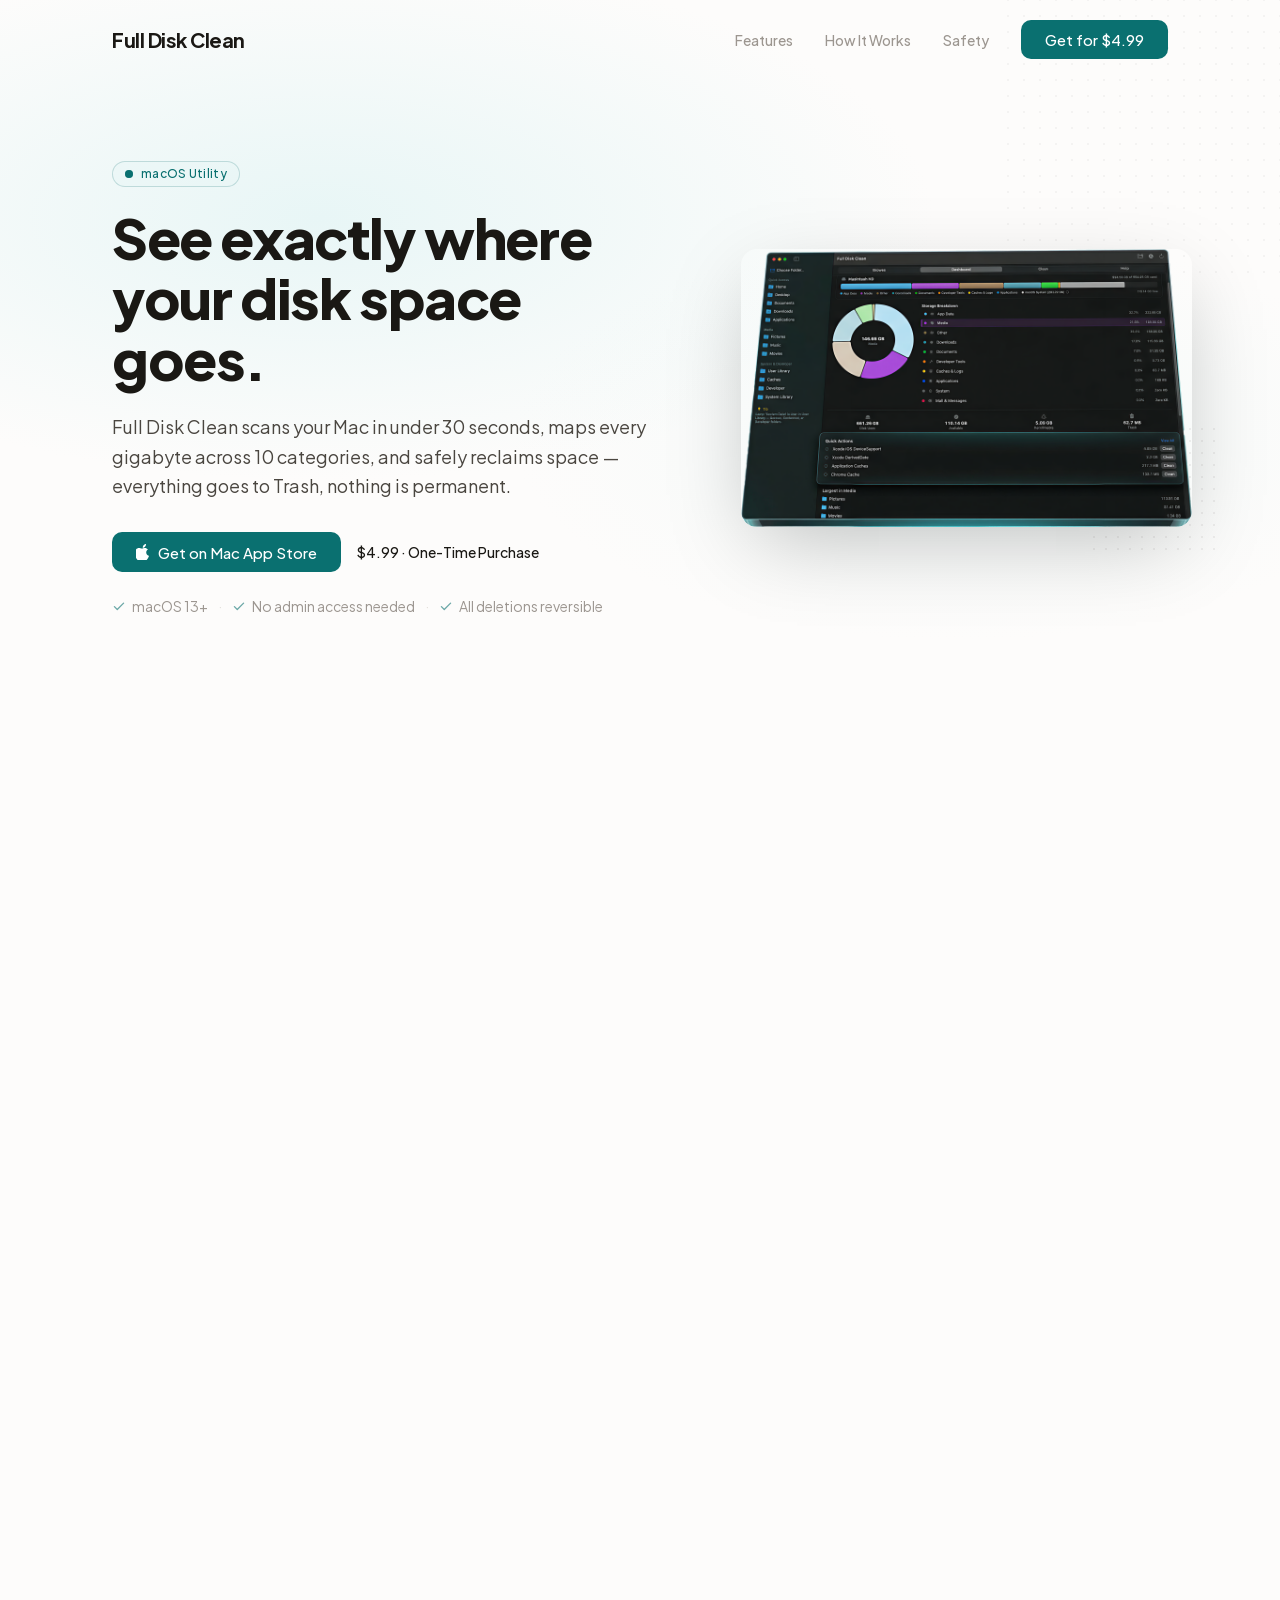
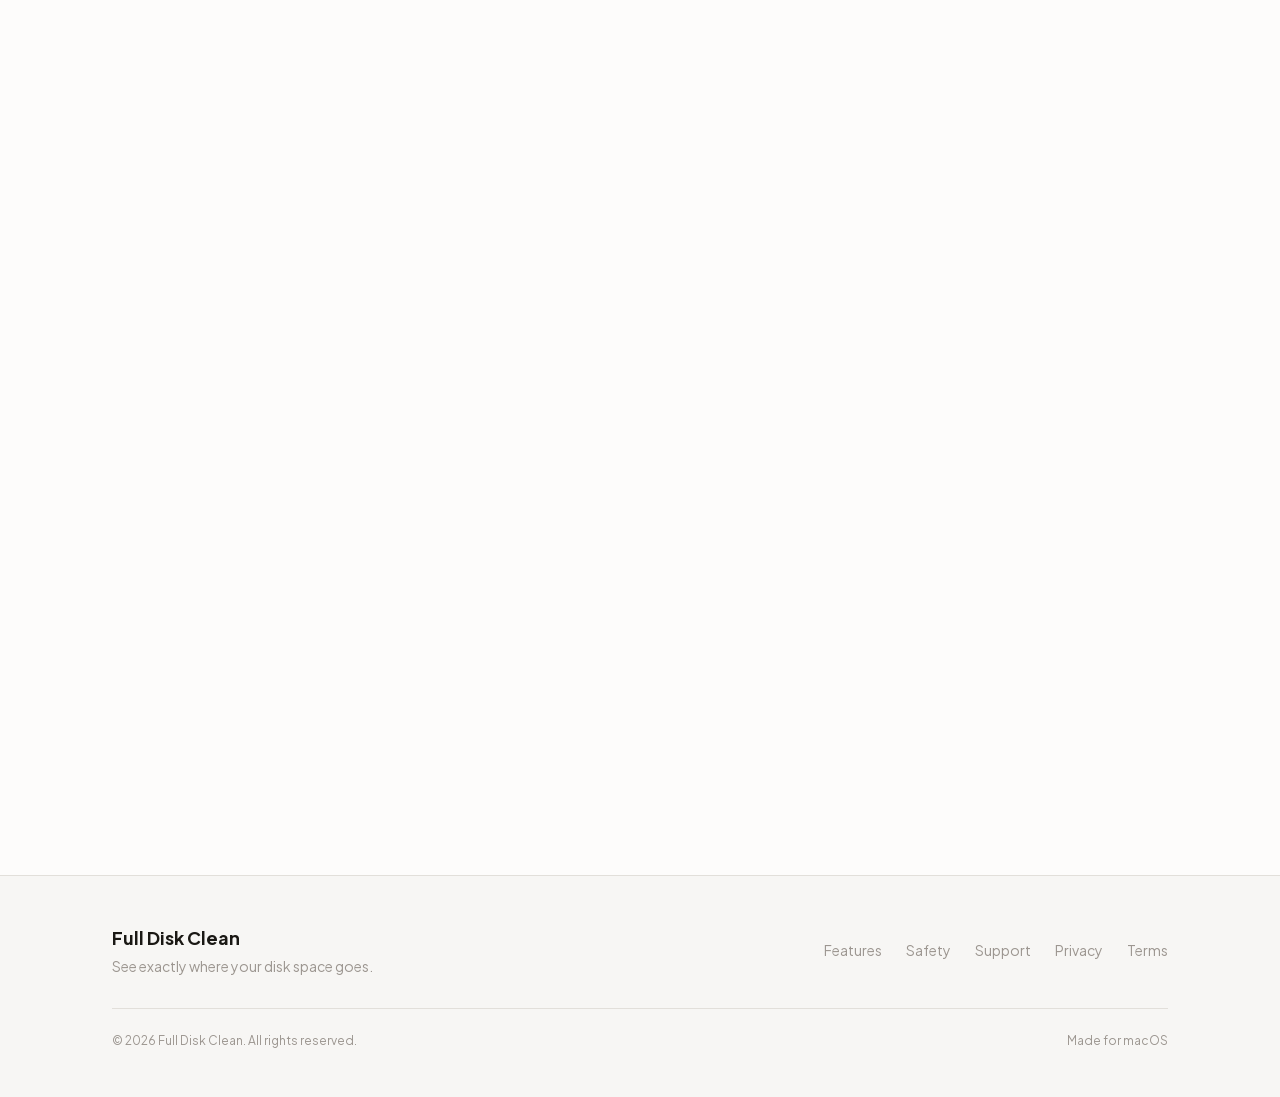
==== commit 91dec922: "Updates" ====
--- a/index.html
+++ b/index.html
@@ -1 +1 @@
-<!DOCTYPE html><html lang="en" class="plus_jakarta_sans_6cbc0d5f-module__dx4leq__variable geist_mono_42eec60-module__Gb1_vG__variable antialiased"><head><meta charSet="utf-8"/><meta name="viewport" content="width=device-width, initial-scale=1"/><link rel="preload" href="/_next/static/media/797e433ab948586e-s.p.0.q-h669a_dqa.woff2" as="font" crossorigin="" type="font/woff2"/><link rel="preload" href="/_next/static/media/fba5a26ea33df6a3-s.p.0eehd8tgys7nv.woff2" as="font" crossorigin="" type="font/woff2"/><link rel="preload" as="image" href="/mac-app-store-badge.svg"/><link rel="preload" as="image" href="/screenshots/hero.png"/><link rel="stylesheet" href="/_next/static/chunks/0b0xn584rza4w.css" data-precedence="next"/><link rel="preload" as="script" fetchPriority="low" href="/_next/static/chunks/05tsy9pxtuyv0.js"/><script src="/_next/static/chunks/0pqt~8bl3ukh4.js" async=""></script><script src="/_next/static/chunks/0174xh3wfsjm1.js" async=""></script><script src="/_next/static/chunks/0vkgb7xyv-nko.js" async=""></script><script src="/_next/static/chunks/turbopack-12_63.zowk6uw.js" async=""></script><script src="/_next/static/chunks/01xlw8hd842-c.js" async=""></script><script src="/_next/static/chunks/0d3shmwh5_nmn.js" async=""></script><script src="/_next/static/chunks/15ika4zy8_z34.js" async=""></script><script src="/_next/static/chunks/0ej5ph-mm_~o-.js" async=""></script><meta name="next-size-adjust" content=""/><meta name="theme-color" content="#FDFCFB" media="(prefers-color-scheme: light)"/><meta name="theme-color" content="#0D0B0A" media="(prefers-color-scheme: dark)"/><title>Full Disk Clean — See Where Your Disk Space Goes | macOS</title><meta name="description" content="A macOS utility that scans your disk in seconds, visualizes where every gigabyte goes across 10 categories, and safely reclaims space through a 3-tier safety system. $4.99 on the Mac App Store."/><meta name="application-name" content="Full Disk Clean"/><meta name="author" content="Full Disk Clean"/><meta name="keywords" content="mac disk cleaner,disk space analyzer,macOS utility,clean mac storage,disk usage visualization,free disk space mac,mac storage manager,Xcode DerivedData cleaner,mac cache cleaner,disk space visualizer mac,clean developer files mac,node_modules cleaner,macOS Ventura disk cleaner,macOS Sonoma disk cleaner,mac app store disk utility"/><meta name="creator" content="Full Disk Clean"/><meta name="publisher" content="Full Disk Clean"/><meta name="robots" content="index, follow"/><meta name="googlebot" content="index, follow, max-video-preview:-1, max-image-preview:large, max-snippet:-1"/><meta name="category" content="Utilities"/><meta name="classification" content="Disk Utility Software"/><meta name="apple-itunes-app" content="app-id=YOUR_APP_ID"/><link rel="canonical" href="https://www.fulldiskclean.com/"/><meta name="apple-mobile-web-app-title" content="Full Disk Clean"/><meta name="apple-mobile-web-app-status-bar-style" content="default"/><meta property="og:title" content="Full Disk Clean — See Where Your Disk Space Goes"/><meta property="og:description" content="Scan your Mac in seconds. Visualize every gigabyte across 10 categories. Safely reclaim space with a 3-tier safety system. $4.99 on the Mac App Store."/><meta property="og:url" content="https://www.fulldiskclean.com/"/><meta property="og:site_name" content="Full Disk Clean"/><meta property="og:locale" content="en_US"/><meta property="og:image" content="https://www.fulldiskclean.com/screenshots/hero.png"/><meta property="og:image:type" content="image/png"/><meta property="og:image:width" content="1372"/><meta property="og:image:height" content="856"/><meta property="og:image:alt" content="Full Disk Clean dashboard showing storage breakdown with donut chart and category sizes"/><meta property="og:type" content="website"/><meta name="twitter:card" content="summary_large_image"/><meta name="twitter:title" content="Full Disk Clean — See Where Your Disk Space Goes"/><meta name="twitter:description" content="Scan your Mac in seconds. Visualize every gigabyte. Safely reclaim space with a 3-tier safety system. $4.99 on the Mac App Store."/><meta name="twitter:image" content="https://www.fulldiskclean.com/screenshots/hero.png"/><link rel="icon" href="/favicon.ico?favicon.0jpqvq-a_jpmy.ico" sizes="48x48" type="image/x-icon"/><link rel="icon" href="/icon.png?icon.0tkqx.7d6882~.png" sizes="512x512" type="image/png"/><link rel="apple-touch-icon" href="/apple-icon.png?apple-icon.0tkqx.7d6882~.png" sizes="512x512" type="image/png"/><script src="/_next/static/chunks/03~yq9q893hmn.js" noModule=""></script></head><body class="min-h-screen bg-page text-body font-body"><div hidden=""><!--$--><!--/$--></div><script type="application/ld+json">{"@context":"https://schema.org","@type":"SoftwareApplication","name":"Full Disk Clean","operatingSystem":"macOS","applicationCategory":"UtilitiesApplication","offers":{"@type":"Offer","price":"4.99","priceCurrency":"USD","availability":"https://schema.org/InStock"},"description":"A macOS utility that scans your disk in seconds, visualizes where every gigabyte goes across 10 categories, and safely reclaims space through a 3-tier safety system.","screenshot":"https://www.fulldiskclean.com/screenshots/hero.png","softwareVersion":"1.0","applicationSubCategory":"Disk Utility"}</script><header class="site-header fixed top-0 left-0 right-0 z-50 py-5"><div class="mx-auto flex max-w-6xl items-center justify-between px-6 md:px-8 lg:px-12"><a class="flex items-center gap-2.5 font-display text-xl font-bold text-ink tracking-tight" href="/"><img alt="Full Disk Clean icon" loading="lazy" width="32" height="32" decoding="async" data-nimg="1" class="rounded-lg" style="color:transparent" src="/app-icon.png"/>Full Disk Clean</a><nav class="hidden items-center gap-8 md:flex"><a href="#features" class="text-sm font-medium text-muted transition-colors duration-200 hover:text-ink">Features</a><a href="#how-it-works" class="text-sm font-medium text-muted transition-colors duration-200 hover:text-ink">How It Works</a><a href="#safety" class="text-sm font-medium text-muted transition-colors duration-200 hover:text-ink">Safety</a><a href="https://apps.apple.com/us/app/full-disk-clean/id6760800263" class="btn btn-primary text-sm" target="_blank" rel="noopener noreferrer">Get for $4.99</a></nav><button class="flex flex-col items-center justify-center gap-[5px] p-2 md:hidden" aria-label="Open menu" aria-expanded="false"><span class="block h-[2px] w-5 bg-ink transition-all duration-200 "></span><span class="block h-[2px] w-5 bg-ink transition-opacity duration-200 "></span><span class="block h-[2px] w-5 bg-ink transition-all duration-200 "></span></button></div><div class="overflow-hidden transition-all duration-300 md:hidden max-h-0 opacity-0"><nav class="mx-auto flex max-w-6xl flex-col gap-1 px-6 pb-4 pt-2"><a href="#features" class="rounded-lg px-3 py-2.5 text-sm font-medium text-muted transition-colors hover:bg-surface hover:text-ink">Features</a><a href="#how-it-works" class="rounded-lg px-3 py-2.5 text-sm font-medium text-muted transition-colors hover:bg-surface hover:text-ink">How It Works</a><a href="#safety" class="rounded-lg px-3 py-2.5 text-sm font-medium text-muted transition-colors hover:bg-surface hover:text-ink">Safety</a><a href="https://apps.apple.com/us/app/full-disk-clean/id6760800263" class="btn btn-primary mt-2 text-sm" target="_blank" rel="noopener noreferrer">Get for $4.99</a></nav></div></header><main><section class="relative overflow-hidden pt-32 pb-20 lg:pt-40 lg:pb-28"><div class="pointer-events-none absolute inset-0 -z-10" aria-hidden="true"><div class="absolute inset-0" style="background:radial-gradient(ellipse 80% 60% at 25% 30%, var(--petrol-subtle) 0%, transparent 60%)"></div><div class="absolute inset-0" style="background:radial-gradient(ellipse 50% 40% at 75% 60%, color-mix(in srgb, var(--petrol-subtle) 40%, transparent) 0%, transparent 70%)"></div><div class="absolute -top-10 -right-10 h-80 w-80 opacity-[0.04]" style="background-image:radial-gradient(circle, var(--ink) 1px, transparent 1px);background-size:16px 16px"></div></div><div class="mx-auto grid max-w-6xl items-center gap-12 px-6 md:px-8 lg:grid-cols-[1.2fr_1fr] lg:gap-16 lg:px-12"><div class="max-w-xl"><div class="mb-5 inline-flex items-center gap-2 rounded-full border border-petrol/20 bg-petrol-subtle/50 px-3 py-1"><span class="relative flex h-2 w-2"><span class="absolute inline-flex h-full w-full animate-ping rounded-full bg-petrol opacity-40"></span><span class="relative inline-flex h-2 w-2 rounded-full bg-petrol"></span></span><span class="text-xs font-medium tracking-wide text-petrol">macOS Utility</span></div><h1 class="font-display text-4xl font-extrabold leading-[1.08] tracking-tight text-ink sm:text-5xl lg:text-[3.5rem]">See exactly where your disk space goes.</h1><p class="mt-6 text-lg leading-relaxed text-body lg:text-[1.125rem]">Full Disk Clean scans your Mac in under 30 seconds, maps every gigabyte across 10 categories, and safely reclaims space — everything goes to Trash, nothing is permanent.</p><div class="mt-8 flex flex-wrap items-center gap-4"><a href="https://apps.apple.com/us/app/full-disk-clean/id6760800263" target="_blank" rel="noopener noreferrer"><img alt="Download on the Mac App Store" width="200" height="51" decoding="async" data-nimg="1" style="color:transparent" src="/mac-app-store-badge.svg"/></a><span class="text-sm font-medium text-ink">$4.99 · One-Time Purchase</span></div><div class="mt-6 flex flex-wrap items-center gap-x-1.5 gap-y-1 text-sm text-muted"><span class="flex items-center gap-x-1.5"><svg width="14" height="14" viewBox="0 0 16 16" fill="none" class="text-petrol/60"><path d="M13.25 4.75 6 12 2.75 8.75" stroke="currentColor" stroke-width="1.5" stroke-linecap="round" stroke-linejoin="round"></path></svg>macOS 13+<span class="mx-1 text-border">·</span></span><span class="flex items-center gap-x-1.5"><svg width="14" height="14" viewBox="0 0 16 16" fill="none" class="text-petrol/60"><path d="M13.25 4.75 6 12 2.75 8.75" stroke="currentColor" stroke-width="1.5" stroke-linecap="round" stroke-linejoin="round"></path></svg>No admin access needed<span class="mx-1 text-border">·</span></span><span class="flex items-center gap-x-1.5"><svg width="14" height="14" viewBox="0 0 16 16" fill="none" class="text-petrol/60"><path d="M13.25 4.75 6 12 2.75 8.75" stroke="currentColor" stroke-width="1.5" stroke-linecap="round" stroke-linejoin="round"></path></svg>All deletions reversible</span></div></div><div class="relative lg:translate-x-6"><div class="pointer-events-none absolute inset-4 -z-10 rounded-3xl opacity-60" aria-hidden="true" style="background:radial-gradient(ellipse at center, var(--petrol-subtle) 0%, transparent 70%)"></div><div class="animate-float overflow-hidden rounded-2xl shadow-[0_24px_80px_-16px_rgba(0,0,0,0.25)]"><img alt="Full Disk Clean dashboard showing storage breakdown with donut chart, category sizes, and quick actions" width="1372" height="856" decoding="async" data-nimg="1" class="block w-full h-auto" style="color:transparent" src="/screenshots/hero.png"/></div><div class="pointer-events-none absolute -right-6 -bottom-6 -z-10 h-32 w-32 opacity-[0.06]" aria-hidden="true" style="background-image:radial-gradient(circle, var(--ink) 1.5px, transparent 1.5px);background-size:12px 12px"></div></div></div></section><div class=""><section class="border-y border-border bg-surface"><div class="mx-auto grid max-w-6xl grid-cols-1 divide-y divide-border px-6 sm:grid-cols-3 sm:divide-x sm:divide-y-0 md:px-8 lg:px-12"><div class="flex items-center justify-center gap-3 py-5 sm:py-6"><span class="text-petrol"><svg width="20" height="20" viewBox="0 0 24 24" fill="none" stroke="currentColor" stroke-width="2" stroke-linecap="round" stroke-linejoin="round"><circle cx="11" cy="11" r="8"></circle><path d="m21 21-4.35-4.35"></path></svg></span><div><span class="text-lg font-semibold text-ink">22+</span> <span class="text-sm text-muted">Space Hogs Detected</span></div></div><div class="flex items-center justify-center gap-3 py-5 sm:py-6"><span class="text-petrol"><svg width="20" height="20" viewBox="0 0 24 24" fill="none" stroke="currentColor" stroke-width="2" stroke-linecap="round" stroke-linejoin="round"><path d="M12 22s8-4 8-10V5l-8-3-8 3v7c0 6 8 10 8 10z"></path><path d="m9 12 2 2 4-4"></path></svg></span><div><span class="text-lg font-semibold text-ink">3-Tier</span> <span class="text-sm text-muted">Safety System</span></div></div><div class="flex items-center justify-center gap-3 py-5 sm:py-6"><span class="text-petrol"><svg width="20" height="20" viewBox="0 0 24 24" fill="none" stroke="currentColor" stroke-width="2" stroke-linecap="round" stroke-linejoin="round"><path d="M13 2 3 14h9l-1 8 10-12h-9l1-8z"></path></svg></span><div><span class="text-lg font-semibold text-ink">&lt; 30s</span> <span class="text-sm text-muted">Full Disk Scan</span></div></div></div></section></div><div class=""><section id="features" class="py-24 lg:py-32"><div class="mx-auto max-w-6xl px-6 md:px-8 lg:px-12"><div class="max-w-2xl"><p class="mb-3 text-sm font-medium uppercase tracking-widest text-petrol">Features</p><h2 class="font-display text-3xl font-bold tracking-tight text-ink sm:text-4xl">Four ways to understand your disk</h2><p class="mt-4 text-lg text-body">Browse, analyze, clean, and learn — all in one window.</p></div><div class="mt-16 space-y-20 lg:mt-20 lg:space-y-28"><div class="grid items-center gap-8 lg:grid-cols-2 lg:gap-16 "><div class=""><div class="flex items-center gap-2.5 text-petrol"><svg width="20" height="20" viewBox="0 0 24 24" fill="none" stroke="currentColor" stroke-width="2" stroke-linecap="round" stroke-linejoin="round"><rect x="3" y="3" width="7" height="18" rx="1"></rect><rect x="10" y="3" width="7" height="18" rx="1"></rect><rect x="17" y="3" width="4" height="18" rx="1"></rect></svg><span class="text-sm font-semibold uppercase tracking-wider">Browse</span></div><h3 class="mt-3 font-display text-2xl font-bold tracking-tight text-ink sm:text-3xl">Navigate your files, Finder-style</h3><p class="mt-4 text-body leading-relaxed">Column-view navigation that feels just like Finder. See real-time size calculations as you dig deeper. Drag folders in from your desktop, Quick Look any file, or right-click for context actions.</p></div><div class=""><div class="overflow-hidden rounded-2xl shadow-[0_12px_40px_-8px_rgba(0,0,0,0.18)]"><img alt="Browse tab showing column-view file navigation with sizes" loading="lazy" width="1200" height="750" decoding="async" data-nimg="1" class="block h-auto w-full" style="color:transparent" src="/screenshots/browse.png"/></div></div></div><div class="grid items-center gap-8 lg:grid-cols-2 lg:gap-16 lg:[direction:rtl]"><div class="lg:[direction:ltr]"><div class="flex items-center gap-2.5 text-petrol"><svg width="20" height="20" viewBox="0 0 24 24" fill="none" stroke="currentColor" stroke-width="2" stroke-linecap="round" stroke-linejoin="round"><circle cx="12" cy="12" r="10"></circle><path d="M12 2a10 10 0 0 1 7.07 17.07"></path><path d="M12 12V6"></path><path d="M12 12l5 5"></path></svg><span class="text-sm font-semibold uppercase tracking-wider">Dashboard</span></div><h3 class="mt-3 font-display text-2xl font-bold tracking-tight text-ink sm:text-3xl">Your disk, visualized</h3><p class="mt-4 text-body leading-relaxed">Two-phase scan: a fast overview in seconds, then deep analysis fills in live. An interactive donut chart breaks your disk into 10 clear categories — from Developer Tools to Caches &amp; Logs.</p></div><div class="lg:[direction:ltr]"><div class="overflow-hidden rounded-2xl shadow-[0_12px_40px_-8px_rgba(0,0,0,0.18)]"><img alt="Dashboard tab showing donut chart and category breakdown" loading="lazy" width="1200" height="750" decoding="async" data-nimg="1" class="block h-auto w-full" style="color:transparent" src="/screenshots/dashboard.png"/></div></div></div><div class="grid items-center gap-8 lg:grid-cols-2 lg:gap-16 "><div class=""><div class="flex items-center gap-2.5 text-petrol"><svg width="20" height="20" viewBox="0 0 24 24" fill="none" stroke="currentColor" stroke-width="2" stroke-linecap="round" stroke-linejoin="round"><path d="M3 6h18M8 6V4a2 2 0 0 1 2-2h4a2 2 0 0 1 2 2v2M19 6l-1 14a2 2 0 0 1-2 2H8a2 2 0 0 1-2-2L5 6"></path><path d="m9 11 2 2 4-4"></path></svg><span class="text-sm font-semibold uppercase tracking-wider">Clean</span></div><h3 class="mt-3 font-display text-2xl font-bold tracking-tight text-ink sm:text-3xl">Reclaim space with confidence</h3><p class="mt-4 text-body leading-relaxed">22 known space hogs organized by safety tier. Green means safe to remove. Yellow means review first. Red means be careful. Every single deletion goes to Trash — nothing is ever permanent.</p></div><div class=""><div class="overflow-hidden rounded-2xl shadow-[0_12px_40px_-8px_rgba(0,0,0,0.18)]"><img alt="Clean tab showing space hogs with safety tier indicators" loading="lazy" width="1200" height="750" decoding="async" data-nimg="1" class="block h-auto w-full" style="color:transparent" src="/screenshots/clean.png"/></div></div></div><div class="grid items-center gap-8 lg:grid-cols-2 lg:gap-16 lg:[direction:rtl]"><div class="lg:[direction:ltr]"><div class="flex items-center gap-2.5 text-petrol"><svg width="20" height="20" viewBox="0 0 24 24" fill="none" stroke="currentColor" stroke-width="2" stroke-linecap="round" stroke-linejoin="round"><circle cx="12" cy="12" r="10"></circle><path d="M9.09 9a3 3 0 0 1 5.83 1c0 2-3 3-3 3"></path><path d="M12 17h.01"></path></svg><span class="text-sm font-semibold uppercase tracking-wider">Help</span></div><h3 class="mt-3 font-display text-2xl font-bold tracking-tight text-ink sm:text-3xl">Guidance built right in</h3><p class="mt-4 text-body leading-relaxed">A searchable help system and guided onboarding walks you through everything. Understand what each category means, what’s safe to clean, and why. No guessing.</p></div><div class="lg:[direction:ltr]"><div class="overflow-hidden rounded-2xl shadow-[0_12px_40px_-8px_rgba(0,0,0,0.18)]"><img alt="Help tab with searchable content and onboarding guide" loading="lazy" width="1200" height="750" decoding="async" data-nimg="1" class="block h-auto w-full" style="color:transparent" src="/screenshots/help.png"/></div></div></div></div></div></section></div><div class=""><section class="grain-overlay relative overflow-hidden bg-ink py-24 lg:py-32"><div class="pointer-events-none absolute inset-0 opacity-[0.03]" aria-hidden="true" style="background-image:linear-gradient(var(--page) 1px, transparent 1px), linear-gradient(90deg, var(--page) 1px, transparent 1px);background-size:40px 40px"></div><div class="pointer-events-none absolute -top-20 -left-20 h-80 w-80 opacity-[0.06]" aria-hidden="true" style="background:radial-gradient(circle, var(--petrol) 0%, transparent 70%)"></div><div class="relative mx-auto max-w-6xl px-6 md:px-8 lg:px-12"><div class="max-w-2xl"><p class="mb-3 text-sm font-medium uppercase tracking-widest text-petrol">Developer-Friendly</p><h2 class="font-display text-3xl font-bold tracking-tight text-page sm:text-4xl">Built for people who build things.</h2><p class="mt-4 text-lg text-page/60">Full Disk Clean recognizes the tools developers use every day — and knows which files are safe to clean.</p></div><div class="mt-10 flex flex-wrap gap-3"><span class="group inline-flex items-center gap-2.5 rounded-lg border border-page/10 bg-page/[0.04] px-4 py-2.5 font-mono text-sm text-page/75 transition-all duration-200 hover:border-petrol/40 hover:bg-petrol/10 hover:text-petrol"><span class="h-1.5 w-1.5 rounded-full bg-petrol transition-transform duration-200 group-hover:scale-150"></span>Xcode DerivedData</span><span class="group inline-flex items-center gap-2.5 rounded-lg border border-page/10 bg-page/[0.04] px-4 py-2.5 font-mono text-sm text-page/75 transition-all duration-200 hover:border-petrol/40 hover:bg-petrol/10 hover:text-petrol"><span class="h-1.5 w-1.5 rounded-full bg-petrol transition-transform duration-200 group-hover:scale-150"></span>node_modules</span><span class="group inline-flex items-center gap-2.5 rounded-lg border border-page/10 bg-page/[0.04] px-4 py-2.5 font-mono text-sm text-page/75 transition-all duration-200 hover:border-petrol/40 hover:bg-petrol/10 hover:text-petrol"><span class="h-1.5 w-1.5 rounded-full bg-petrol transition-transform duration-200 group-hover:scale-150"></span>Docker Images</span><span class="group inline-flex items-center gap-2.5 rounded-lg border border-page/10 bg-page/[0.04] px-4 py-2.5 font-mono text-sm text-page/75 transition-all duration-200 hover:border-petrol/40 hover:bg-petrol/10 hover:text-petrol"><span class="h-1.5 w-1.5 rounded-full bg-petrol transition-transform duration-200 group-hover:scale-150"></span>CocoaPods Cache</span><span class="group inline-flex items-center gap-2.5 rounded-lg border border-page/10 bg-page/[0.04] px-4 py-2.5 font-mono text-sm text-page/75 transition-all duration-200 hover:border-petrol/40 hover:bg-petrol/10 hover:text-petrol"><span class="h-1.5 w-1.5 rounded-full bg-petrol transition-transform duration-200 group-hover:scale-150"></span>Homebrew Cache</span><span class="group inline-flex items-center gap-2.5 rounded-lg border border-page/10 bg-page/[0.04] px-4 py-2.5 font-mono text-sm text-page/75 transition-all duration-200 hover:border-petrol/40 hover:bg-petrol/10 hover:text-petrol"><span class="h-1.5 w-1.5 rounded-full bg-petrol transition-transform duration-200 group-hover:scale-150"></span>iOS Simulators</span><span class="group inline-flex items-center gap-2.5 rounded-lg border border-page/10 bg-page/[0.04] px-4 py-2.5 font-mono text-sm text-page/75 transition-all duration-200 hover:border-petrol/40 hover:bg-petrol/10 hover:text-petrol"><span class="h-1.5 w-1.5 rounded-full bg-petrol transition-transform duration-200 group-hover:scale-150"></span>npm Cache</span><span class="group inline-flex items-center gap-2.5 rounded-lg border border-page/10 bg-page/[0.04] px-4 py-2.5 font-mono text-sm text-page/75 transition-all duration-200 hover:border-petrol/40 hover:bg-petrol/10 hover:text-petrol"><span class="h-1.5 w-1.5 rounded-full bg-petrol transition-transform duration-200 group-hover:scale-150"></span>iOS DeviceSupport</span></div><p class="mt-8 max-w-md border-l-2 border-page/10 pl-4 text-sm leading-relaxed text-page/35">Full Disk Clean knows the difference between your build artifacts and your source code. It will never suggest removing your working files.</p></div></section></div><div class=""><section id="safety" class="py-24 lg:py-32"><div class="mx-auto max-w-6xl px-6 md:px-8 lg:px-12"><div class="max-w-2xl"><p class="mb-3 text-sm font-medium uppercase tracking-widest text-petrol">Safety First</p><h2 class="font-display text-3xl font-bold tracking-tight text-ink sm:text-4xl">Three tiers of confidence</h2><p class="mt-4 text-lg text-body">Every item Full Disk Clean finds is classified by risk level, so you always know what you&#x27;re removing.</p></div><div class="mt-12 grid gap-4 sm:grid-cols-3 lg:mt-16"><div class="group relative overflow-hidden rounded-2xl border border-border bg-page p-6 transition-shadow duration-300 hover:shadow-lg lg:p-8"><div class="absolute top-0 left-0 h-full w-1 transition-all duration-300 group-hover:w-1.5" style="background-color:var(--safe)"></div><div class="flex items-center gap-2.5"><span style="color:var(--safe)"><svg width="18" height="18" viewBox="0 0 24 24" fill="none" stroke="currentColor" stroke-width="2" stroke-linecap="round" stroke-linejoin="round"><path d="m9 12 2 2 4-4"></path><circle cx="12" cy="12" r="10"></circle></svg></span><span class="inline-flex items-center rounded-full px-2.5 py-1 text-xs font-semibold uppercase tracking-wider" style="color:var(--safe);background-color:color-mix(in srgb, var(--safe) 10%, transparent)">Safe</span></div><h3 class="mt-4 text-lg font-semibold text-ink">Safe to remove</h3><p class="mt-2 text-sm leading-relaxed text-body">Caches, logs, temp files. Regenerated automatically by your apps. Always safe to remove.</p><p class="mt-4 border-t border-border pt-3 font-mono text-xs text-muted">System logs, browser caches, build artifacts</p></div><div class="group relative overflow-hidden rounded-2xl border border-border bg-page p-6 transition-shadow duration-300 hover:shadow-lg lg:p-8"><div class="absolute top-0 left-0 h-full w-1 transition-all duration-300 group-hover:w-1.5" style="background-color:var(--caution)"></div><div class="flex items-center gap-2.5"><span style="color:var(--caution)"><svg width="18" height="18" viewBox="0 0 24 24" fill="none" stroke="currentColor" stroke-width="2" stroke-linecap="round" stroke-linejoin="round"><path d="M12 9v4M12 17h.01"></path><path d="M10.29 3.86 1.82 18a2 2 0 0 0 1.71 3h16.94a2 2 0 0 0 1.71-3L13.71 3.86a2 2 0 0 0-3.42 0z"></path></svg></span><span class="inline-flex items-center rounded-full px-2.5 py-1 text-xs font-semibold uppercase tracking-wider" style="color:var(--caution);background-color:color-mix(in srgb, var(--caution) 10%, transparent)">Caution</span></div><h3 class="mt-4 text-lg font-semibold text-ink">Worth a quick review</h3><p class="mt-2 text-sm leading-relaxed text-body">Large downloads, old device backups, Docker data. Useful to clean, but take a moment to review what you’re removing.</p><p class="mt-4 border-t border-border pt-3 font-mono text-xs text-muted">iOS backups, old downloads, Xcode simulators</p></div><div class="group relative overflow-hidden rounded-2xl border border-border bg-page p-6 transition-shadow duration-300 hover:shadow-lg lg:p-8"><div class="absolute top-0 left-0 h-full w-1 transition-all duration-300 group-hover:w-1.5" style="background-color:var(--danger)"></div><div class="flex items-center gap-2.5"><span style="color:var(--danger)"><svg width="18" height="18" viewBox="0 0 24 24" fill="none" stroke="currentColor" stroke-width="2" stroke-linecap="round" stroke-linejoin="round"><path d="M12 22s8-4 8-10V5l-8-3-8 3v7c0 6 8 10 8 10z"></path><path d="M12 9v4M12 17h.01"></path></svg></span><span class="inline-flex items-center rounded-full px-2.5 py-1 text-xs font-semibold uppercase tracking-wider" style="color:var(--danger);background-color:color-mix(in srgb, var(--danger) 10%, transparent)">Danger</span></div><h3 class="mt-4 text-lg font-semibold text-ink">Explicit confirmation required</h3><p class="mt-2 text-sm leading-relaxed text-body">Application data and system files that could affect app behavior. Full Disk Clean asks you to confirm twice before touching these.</p><p class="mt-4 border-t border-border pt-3 font-mono text-xs text-muted">App databases, system preferences, mail data</p></div></div><div class="mt-8 flex items-start gap-3 rounded-xl border border-petrol/15 bg-petrol-subtle/40 px-5 py-4"><svg width="20" height="20" viewBox="0 0 24 24" fill="none" stroke="currentColor" stroke-width="2" stroke-linecap="round" stroke-linejoin="round" class="mt-0.5 shrink-0 text-petrol"><path d="M12 22s8-4 8-10V5l-8-3-8 3v7c0 6 8 10 8 10z"></path><path d="m9 12 2 2 4-4"></path></svg><p class="text-sm leading-relaxed text-ink"><strong>Everything goes to Trash.</strong> Always reversible. Never permanent. Your files are protected — we never delete anything directly.</p></div></div></section></div><div class=""><section id="how-it-works" class="bg-surface py-24 lg:py-32"><div class="mx-auto max-w-6xl px-6 md:px-8 lg:px-12"><div class="max-w-2xl"><p class="mb-3 text-sm font-medium uppercase tracking-widest text-petrol">How It Works</p><h2 class="font-display text-3xl font-bold tracking-tight text-ink sm:text-4xl">Three steps. That&#x27;s it.</h2><p class="mt-4 text-lg text-body">No configuration, no learning curve. Scan, explore, reclaim.</p></div><div class="relative mt-16 lg:mt-20"><div class="absolute top-6 left-7 hidden h-[calc(100%-3rem)] w-px lg:left-[31px] lg:block" aria-hidden="true" style="background:linear-gradient(to bottom, var(--petrol) 0%, var(--border) 100%)"></div><div class="space-y-14 lg:space-y-16"><div class="group relative flex gap-6 lg:gap-10"><div class="relative z-10 flex h-14 w-14 shrink-0 items-center justify-center rounded-2xl border-2 border-petrol/30 bg-page text-petrol transition-colors duration-200 group-hover:border-petrol group-hover:bg-petrol-subtle lg:h-16 lg:w-16"><svg width="24" height="24" viewBox="0 0 24 24" fill="none" stroke="currentColor" stroke-width="1.5" stroke-linecap="round" stroke-linejoin="round"><circle cx="11" cy="11" r="8"></circle><path d="m21 21-4.35-4.35"></path></svg></div><div class="pt-2 lg:pt-3"><div class="flex items-baseline gap-3"><span class="font-mono text-xs text-petrol/60">0<!-- -->1</span><h3 class="font-display text-2xl font-bold tracking-tight text-ink">Scan</h3></div><p class="mt-2 max-w-lg text-body leading-relaxed">Click scan. Get a quick overview in seconds, then watch the deep analysis fill in live as categories resolve one by one.</p></div></div><div class="group relative flex gap-6 lg:gap-10"><div class="relative z-10 flex h-14 w-14 shrink-0 items-center justify-center rounded-2xl border-2 border-petrol/30 bg-page text-petrol transition-colors duration-200 group-hover:border-petrol group-hover:bg-petrol-subtle lg:h-16 lg:w-16"><svg width="24" height="24" viewBox="0 0 24 24" fill="none" stroke="currentColor" stroke-width="1.5" stroke-linecap="round" stroke-linejoin="round"><circle cx="12" cy="12" r="10"></circle><path d="M12 2a10 10 0 0 1 0 20" fill="currentColor" opacity="0.1"></path><path d="M12 6v6l4 2"></path></svg></div><div class="pt-2 lg:pt-3"><div class="flex items-baseline gap-3"><span class="font-mono text-xs text-petrol/60">0<!-- -->2</span><h3 class="font-display text-2xl font-bold tracking-tight text-ink">Explore</h3></div><p class="mt-2 max-w-lg text-body leading-relaxed">See your storage as an interactive donut chart, a category breakdown with sizes, or browse everything in a Finder-like column view.</p></div></div><div class="group relative flex gap-6 lg:gap-10"><div class="relative z-10 flex h-14 w-14 shrink-0 items-center justify-center rounded-2xl border-2 border-petrol/30 bg-page text-petrol transition-colors duration-200 group-hover:border-petrol group-hover:bg-petrol-subtle lg:h-16 lg:w-16"><svg width="24" height="24" viewBox="0 0 24 24" fill="none" stroke="currentColor" stroke-width="1.5" stroke-linecap="round" stroke-linejoin="round"><path d="M13 2 3 14h9l-1 8 10-12h-9l1-8z"></path></svg></div><div class="pt-2 lg:pt-3"><div class="flex items-baseline gap-3"><span class="font-mono text-xs text-petrol/60">0<!-- -->3</span><h3 class="font-display text-2xl font-bold tracking-tight text-ink">Reclaim</h3></div><p class="mt-2 max-w-lg text-body leading-relaxed">Select what to clean. Check the safety tier. Click clean. It goes to Trash — always reversible, never destructive.</p></div></div></div></div></div></section></div><div class=""><section id="download" class="relative overflow-hidden py-24 lg:py-32"><div class="pointer-events-none absolute inset-0 -z-10" aria-hidden="true"><div class="absolute inset-0" style="background:radial-gradient(ellipse 60% 50% at 50% 50%, var(--petrol-subtle) 0%, transparent 60%)"></div></div><div class="mx-auto max-w-6xl px-6 text-center md:px-8 lg:px-12"><h2 class="font-display text-3xl font-extrabold tracking-tight text-ink sm:text-4xl lg:text-5xl">Take back your disk space.</h2><p class="mx-auto mt-5 max-w-lg text-lg text-body">Download Full Disk Clean and see exactly where every gigabyte goes — in under 30 seconds.</p><div class="mt-8 inline-flex items-center gap-3 rounded-full border border-border bg-page px-5 py-2.5 shadow-sm"><span class="font-display text-2xl text-ink">$4.99</span><span class="h-4 w-px bg-border"></span><span class="text-sm text-muted">One-time purchase. No subscription.</span></div><div class="mt-6"><a href="https://apps.apple.com/us/app/full-disk-clean/id6760800263" target="_blank" rel="noopener noreferrer"><img alt="Download on the Mac App Store" loading="lazy" width="200" height="51" decoding="async" data-nimg="1" class="mx-auto" style="color:transparent" src="/mac-app-store-badge.svg"/></a></div><p class="mt-6 text-sm text-muted">Requires macOS 13 Ventura or later</p></div></section></div></main><footer class="border-t border-border bg-surface"><div class="mx-auto max-w-6xl px-6 py-12 md:px-8 lg:px-12"><div class="flex flex-col items-start justify-between gap-8 md:flex-row md:items-center"><div class="flex items-center gap-3"><img alt="Full Disk Clean icon" loading="lazy" width="40" height="40" decoding="async" data-nimg="1" class="rounded-xl" style="color:transparent" src="/app-icon.png"/><div><span class="font-display text-lg font-bold text-ink">Full Disk Clean</span><p class="mt-0.5 text-sm text-muted">See exactly where your disk space goes.</p></div></div><nav class="flex flex-wrap gap-x-6 gap-y-2"><a href="#features" class="text-sm text-muted transition-colors hover:text-ink">Features</a><a href="#safety" class="text-sm text-muted transition-colors hover:text-ink">Safety</a><a href="/privacy" class="text-sm text-muted transition-colors hover:text-ink">Privacy</a><a href="/terms" class="text-sm text-muted transition-colors hover:text-ink">Terms</a></nav></div><div class="mt-8 flex flex-col items-start justify-between gap-2 border-t border-border pt-6 text-xs text-muted md:flex-row md:items-center"><p>© <!-- -->2026<!-- --> TJV Studio INC. All rights reserved.</p><p>Made for macOS</p></div></div></footer><!--$--><!--/$--><script src="/_next/static/chunks/05tsy9pxtuyv0.js" id="_R_" async=""></script><script>(self.__next_f=self.__next_f||[]).push([0])</script><script>self.__next_f.push([1,"1:\"$Sreact.fragment\"\n2:I[39756,[\"/_next/static/chunks/01xlw8hd842-c.js\",\"/_next/static/chunks/0d3shmwh5_nmn.js\"],\"default\"]\n3:I[37457,[\"/_next/static/chunks/01xlw8hd842-c.js\",\"/_next/static/chunks/0d3shmwh5_nmn.js\"],\"default\"]\n4:I[94639,[\"/_next/static/chunks/01xlw8hd842-c.js\",\"/_next/static/chunks/0d3shmwh5_nmn.js\",\"/_next/static/chunks/15ika4zy8_z34.js\",\"/_next/static/chunks/0ej5ph-mm_~o-.js\"],\"default\"]\n16:I[68027,[\"/_next/static/chunks/01xlw8hd842-c.js\",\"/_next/static/chunks/0d3shmwh5_nmn.js\"],\"default\",1]\n:HL[\"/_next/static/chunks/0b0xn584rza4w.css\",\"style\"]\n:HL[\"/_next/static/media/797e433ab948586e-s.p.0.q-h669a_dqa.woff2\",\"font\",{\"crossOrigin\":\"\",\"type\":\"font/woff2\"}]\n:HL[\"/_next/static/media/fba5a26ea33df6a3-s.p.0eehd8tgys7nv.woff2\",\"font\",{\"crossOrigin\":\"\",\"type\":\"font/woff2\"}]\n"])</script><script>self.__next_f.push([1,"0:{\"P\":null,\"c\":[\"\",\"\"],\"q\":\"\",\"i\":false,\"f\":[[[\"\",{\"children\":[\"__PAGE__\",{}]},\"$undefined\",\"$undefined\",16],[[\"$\",\"$1\",\"c\",{\"children\":[[[\"$\",\"link\",\"0\",{\"rel\":\"stylesheet\",\"href\":\"/_next/static/chunks/0b0xn584rza4w.css\",\"precedence\":\"next\",\"crossOrigin\":\"$undefined\",\"nonce\":\"$undefined\"}],[\"$\",\"script\",\"script-0\",{\"src\":\"/_next/static/chunks/01xlw8hd842-c.js\",\"async\":true,\"nonce\":\"$undefined\"}],[\"$\",\"script\",\"script-1\",{\"src\":\"/_next/static/chunks/0d3shmwh5_nmn.js\",\"async\":true,\"nonce\":\"$undefined\"}]],[\"$\",\"html\",null,{\"lang\":\"en\",\"className\":\"plus_jakarta_sans_6cbc0d5f-module__dx4leq__variable geist_mono_42eec60-module__Gb1_vG__variable antialiased\",\"children\":[[\"$\",\"head\",null,{}],[\"$\",\"body\",null,{\"className\":\"min-h-screen bg-page text-body font-body\",\"children\":[\"$\",\"$L2\",null,{\"parallelRouterKey\":\"children\",\"error\":\"$undefined\",\"errorStyles\":\"$undefined\",\"errorScripts\":\"$undefined\",\"template\":[\"$\",\"$L3\",null,{}],\"templateStyles\":\"$undefined\",\"templateScripts\":\"$undefined\",\"notFound\":[[[\"$\",\"title\",null,{\"children\":\"404: This page could not be found.\"}],[\"$\",\"div\",null,{\"style\":{\"fontFamily\":\"system-ui,\\\"Segoe UI\\\",Roboto,Helvetica,Arial,sans-serif,\\\"Apple Color Emoji\\\",\\\"Segoe UI Emoji\\\"\",\"height\":\"100vh\",\"textAlign\":\"center\",\"display\":\"flex\",\"flexDirection\":\"column\",\"alignItems\":\"center\",\"justifyContent\":\"center\"},\"children\":[\"$\",\"div\",null,{\"children\":[[\"$\",\"style\",null,{\"dangerouslySetInnerHTML\":{\"__html\":\"body{color:#000;background:#fff;margin:0}.next-error-h1{border-right:1px solid rgba(0,0,0,.3)}@media (prefers-color-scheme:dark){body{color:#fff;background:#000}.next-error-h1{border-right:1px solid rgba(255,255,255,.3)}}\"}}],[\"$\",\"h1\",null,{\"className\":\"next-error-h1\",\"style\":{\"display\":\"inline-block\",\"margin\":\"0 20px 0 0\",\"padding\":\"0 23px 0 0\",\"fontSize\":24,\"fontWeight\":500,\"verticalAlign\":\"top\",\"lineHeight\":\"49px\"},\"children\":404}],[\"$\",\"div\",null,{\"style\":{\"display\":\"inline-block\"},\"children\":[\"$\",\"h2\",null,{\"style\":{\"fontSize\":14,\"fontWeight\":400,\"lineHeight\":\"49px\",\"margin\":0},\"children\":\"This page could not be found.\"}]}]]}]}]],[]],\"forbidden\":\"$undefined\",\"unauthorized\":\"$undefined\"}]}]]}]]}],{\"children\":[[\"$\",\"$1\",\"c\",{\"children\":[[[\"$\",\"script\",null,{\"type\":\"application/ld+json\",\"dangerouslySetInnerHTML\":{\"__html\":\"{\\\"@context\\\":\\\"https://schema.org\\\",\\\"@type\\\":\\\"SoftwareApplication\\\",\\\"name\\\":\\\"Full Disk Clean\\\",\\\"operatingSystem\\\":\\\"macOS\\\",\\\"applicationCategory\\\":\\\"UtilitiesApplication\\\",\\\"offers\\\":{\\\"@type\\\":\\\"Offer\\\",\\\"price\\\":\\\"4.99\\\",\\\"priceCurrency\\\":\\\"USD\\\",\\\"availability\\\":\\\"https://schema.org/InStock\\\"},\\\"description\\\":\\\"A macOS utility that scans your disk in seconds, visualizes where every gigabyte goes across 10 categories, and safely reclaims space through a 3-tier safety system.\\\",\\\"screenshot\\\":\\\"https://www.fulldiskclean.com/screenshots/hero.png\\\",\\\"softwareVersion\\\":\\\"1.0\\\",\\\"applicationSubCategory\\\":\\\"Disk Utility\\\"}\"}}],[\"$\",\"$L4\",null,{}],[\"$\",\"main\",null,{\"children\":[[\"$\",\"section\",null,{\"className\":\"relative overflow-hidden pt-32 pb-20 lg:pt-40 lg:pb-28\",\"children\":[[\"$\",\"div\",null,{\"className\":\"pointer-events-none absolute inset-0 -z-10\",\"aria-hidden\":\"true\",\"children\":[[\"$\",\"div\",null,{\"className\":\"absolute inset-0\",\"style\":{\"background\":\"radial-gradient(ellipse 80% 60% at 25% 30%, var(--petrol-subtle) 0%, transparent 60%)\"}}],[\"$\",\"div\",null,{\"className\":\"absolute inset-0\",\"style\":{\"background\":\"radial-gradient(ellipse 50% 40% at 75% 60%, color-mix(in srgb, var(--petrol-subtle) 40%, transparent) 0%, transparent 70%)\"}}],[\"$\",\"div\",null,{\"className\":\"absolute -top-10 -right-10 h-80 w-80 opacity-[0.04]\",\"style\":{\"backgroundImage\":\"radial-gradient(circle, var(--ink) 1px, transparent 1px)\",\"backgroundSize\":\"16px 16px\"}}]]}],[\"$\",\"div\",null,{\"className\":\"mx-auto grid max-w-6xl items-center gap-12 px-6 md:px-8 lg:grid-cols-[1.2fr_1fr] lg:gap-16 lg:px-12\",\"children\":[[\"$\",\"div\",null,{\"className\":\"max-w-xl\",\"children\":[[\"$\",\"div\",null,{\"className\":\"mb-5 inline-flex items-center gap-2 rounded-full border border-petrol/20 bg-petrol-subtle/50 px-3 py-1\",\"children\":[[\"$\",\"span\",null,{\"className\":\"relative flex h-2 w-2\",\"children\":[[\"$\",\"span\",null,{\"className\":\"absolute inline-flex h-full w-full animate-ping rounded-full bg-petrol opacity-40\"}],[\"$\",\"span\",null,{\"className\":\"relative inline-flex h-2 w-2 rounded-full bg-petrol\"}]]}],\"$L5\"]}],\"$L6\",\"$L7\",\"$L8\",\"$L9\"]}],\"$La\"]}]]}],\"$Lb\",\"$Lc\",\"$Ld\",\"$Le\",\"$Lf\",\"$L10\"]}],\"$L11\"],[\"$L12\",\"$L13\"],\"$L14\"]}],{},null,false,null]},null,false,null],\"$L15\",false]],\"m\":\"$undefined\",\"G\":[\"$16\",[\"$L17\"]],\"S\":true,\"h\":null,\"s\":\"$undefined\",\"l\":\"$undefined\",\"p\":\"$undefined\",\"d\":\"$undefined\",\"b\":\"IuALTpwDZI2puG7Kgwf-A\"}\n"])</script><script>self.__next_f.push([1,"18:I[5500,[\"/_next/static/chunks/01xlw8hd842-c.js\",\"/_next/static/chunks/0d3shmwh5_nmn.js\",\"/_next/static/chunks/15ika4zy8_z34.js\",\"/_next/static/chunks/0ej5ph-mm_~o-.js\"],\"Image\"]\n19:I[27561,[\"/_next/static/chunks/01xlw8hd842-c.js\",\"/_next/static/chunks/0d3shmwh5_nmn.js\",\"/_next/static/chunks/15ika4zy8_z34.js\",\"/_next/static/chunks/0ej5ph-mm_~o-.js\"],\"default\"]\n2a:I[97367,[\"/_next/static/chunks/01xlw8hd842-c.js\",\"/_next/static/chunks/0d3shmwh5_nmn.js\"],\"OutletBoundary\"]\n2b:\"$Sreact.suspense\"\n2d:I[97367,[\"/_next/static/chunks/01xlw8hd842-c.js\",\"/_next/static/chunks/0d3shmwh5_nmn.js\"],\"ViewportBoundary\"]\n2f:I[97367,[\"/_next/static/chunks/01xlw8hd842-c.js\",\"/_next/static/chunks/0d3shmwh5_nmn.js\"],\"MetadataBoundary\"]\n5:[\"$\",\"span\",null,{\"className\":\"text-xs font-medium tracking-wide text-petrol\",\"children\":\"macOS Utility\"}]\n6:[\"$\",\"h1\",null,{\"className\":\"font-display text-4xl font-extrabold leading-[1.08] tracking-tight text-ink sm:text-5xl lg:text-[3.5rem]\",\"children\":\"See exactly where your disk space goes.\"}]\n7:[\"$\",\"p\",null,{\"className\":\"mt-6 text-lg leading-relaxed text-body lg:text-[1.125rem]\",\"children\":\"Full Disk Clean scans your Mac in under 30 seconds, maps every gigabyte across 10 categories, and safely reclaims space — everything goes to Trash, nothing is permanent.\"}]\n8:[\"$\",\"div\",null,{\"className\":\"mt-8 flex flex-wrap items-center gap-4\",\"children\":[[\"$\",\"a\",null,{\"href\":\"https://apps.apple.com/us/app/full-disk-clean/id6760800263\",\"target\":\"_blank\",\"rel\":\"noopener noreferrer\",\"children\":[\"$\",\"$L18\",null,{\"src\":\"/mac-app-store-badge.svg\",\"alt\":\"Download on the Mac App Store\",\"width\":200,\"height\":51,\"priority\":true}]}],[\"$\",\"span\",null,{\"className\":\"text-sm font-medium text-ink\",\"children\":\"$$4.99 · One-Time Purchase\"}]]}]\n"])</script><script>self.__next_f.push([1,"9:[\"$\",\"div\",null,{\"className\":\"mt-6 flex flex-wrap items-center gap-x-1.5 gap-y-1 text-sm text-muted\",\"children\":[[\"$\",\"span\",\"macOS 13+\",{\"className\":\"flex items-center gap-x-1.5\",\"children\":[[\"$\",\"svg\",null,{\"width\":\"14\",\"height\":\"14\",\"viewBox\":\"0 0 16 16\",\"fill\":\"none\",\"className\":\"text-petrol/60\",\"children\":[\"$\",\"path\",null,{\"d\":\"M13.25 4.75 6 12 2.75 8.75\",\"stroke\":\"currentColor\",\"strokeWidth\":\"1.5\",\"strokeLinecap\":\"round\",\"strokeLinejoin\":\"round\"}]}],\"macOS 13+\",[\"$\",\"span\",null,{\"className\":\"mx-1 text-border\",\"children\":\"·\"}]]}],[\"$\",\"span\",\"No admin access needed\",{\"className\":\"flex items-center gap-x-1.5\",\"children\":[[\"$\",\"svg\",null,{\"width\":\"14\",\"height\":\"14\",\"viewBox\":\"0 0 16 16\",\"fill\":\"none\",\"className\":\"text-petrol/60\",\"children\":[\"$\",\"path\",null,{\"d\":\"M13.25 4.75 6 12 2.75 8.75\",\"stroke\":\"currentColor\",\"strokeWidth\":\"1.5\",\"strokeLinecap\":\"round\",\"strokeLinejoin\":\"round\"}]}],\"No admin access needed\",[\"$\",\"span\",null,{\"className\":\"mx-1 text-border\",\"children\":\"·\"}]]}],[\"$\",\"span\",\"All deletions reversible\",{\"className\":\"flex items-center gap-x-1.5\",\"children\":[[\"$\",\"svg\",null,{\"width\":\"14\",\"height\":\"14\",\"viewBox\":\"0 0 16 16\",\"fill\":\"none\",\"className\":\"text-petrol/60\",\"children\":[\"$\",\"path\",null,{\"d\":\"M13.25 4.75 6 12 2.75 8.75\",\"stroke\":\"currentColor\",\"strokeWidth\":\"1.5\",\"strokeLinecap\":\"round\",\"strokeLinejoin\":\"round\"}]}],\"All deletions reversible\",false]}]]}]\n"])</script><script>self.__next_f.push([1,"a:[\"$\",\"div\",null,{\"className\":\"relative lg:translate-x-6\",\"children\":[[\"$\",\"div\",null,{\"className\":\"pointer-events-none absolute inset-4 -z-10 rounded-3xl opacity-60\",\"aria-hidden\":\"true\",\"style\":{\"background\":\"radial-gradient(ellipse at center, var(--petrol-subtle) 0%, transparent 70%)\"}}],[\"$\",\"div\",null,{\"className\":\"animate-float overflow-hidden rounded-2xl shadow-[0_24px_80px_-16px_rgba(0,0,0,0.25)]\",\"children\":[\"$\",\"$L18\",null,{\"src\":\"/screenshots/hero.png\",\"alt\":\"Full Disk Clean dashboard showing storage breakdown with donut chart, category sizes, and quick actions\",\"width\":1372,\"height\":856,\"priority\":true,\"className\":\"block w-full h-auto\"}]}],[\"$\",\"div\",null,{\"className\":\"pointer-events-none absolute -right-6 -bottom-6 -z-10 h-32 w-32 opacity-[0.06]\",\"aria-hidden\":\"true\",\"style\":{\"backgroundImage\":\"radial-gradient(circle, var(--ink) 1.5px, transparent 1.5px)\",\"backgroundSize\":\"12px 12px\"}}]]}]\n"])</script><script>self.__next_f.push([1,"b:[\"$\",\"$L19\",null,{\"children\":[\"$\",\"section\",null,{\"className\":\"border-y border-border bg-surface\",\"children\":[\"$\",\"div\",null,{\"className\":\"mx-auto grid max-w-6xl grid-cols-1 divide-y divide-border px-6 sm:grid-cols-3 sm:divide-x sm:divide-y-0 md:px-8 lg:px-12\",\"children\":[[\"$\",\"div\",\"Space Hogs Detected\",{\"className\":\"flex items-center justify-center gap-3 py-5 sm:py-6\",\"children\":[[\"$\",\"span\",null,{\"className\":\"text-petrol\",\"children\":[\"$\",\"svg\",null,{\"width\":\"20\",\"height\":\"20\",\"viewBox\":\"0 0 24 24\",\"fill\":\"none\",\"stroke\":\"currentColor\",\"strokeWidth\":\"2\",\"strokeLinecap\":\"round\",\"strokeLinejoin\":\"round\",\"children\":[[\"$\",\"circle\",null,{\"cx\":\"11\",\"cy\":\"11\",\"r\":\"8\"}],[\"$\",\"path\",null,{\"d\":\"m21 21-4.35-4.35\"}]]}]}],[\"$\",\"div\",null,{\"children\":[[\"$\",\"span\",null,{\"className\":\"text-lg font-semibold text-ink\",\"children\":\"22+\"}],\" \",[\"$\",\"span\",null,{\"className\":\"text-sm text-muted\",\"children\":\"Space Hogs Detected\"}]]}]]}],[\"$\",\"div\",\"Safety System\",{\"className\":\"flex items-center justify-center gap-3 py-5 sm:py-6\",\"children\":[[\"$\",\"span\",null,{\"className\":\"text-petrol\",\"children\":[\"$\",\"svg\",null,{\"width\":\"20\",\"height\":\"20\",\"viewBox\":\"0 0 24 24\",\"fill\":\"none\",\"stroke\":\"currentColor\",\"strokeWidth\":\"2\",\"strokeLinecap\":\"round\",\"strokeLinejoin\":\"round\",\"children\":[[\"$\",\"path\",null,{\"d\":\"M12 22s8-4 8-10V5l-8-3-8 3v7c0 6 8 10 8 10z\"}],[\"$\",\"path\",null,{\"d\":\"m9 12 2 2 4-4\"}]]}]}],[\"$\",\"div\",null,{\"children\":[[\"$\",\"span\",null,{\"className\":\"text-lg font-semibold text-ink\",\"children\":\"3-Tier\"}],\" \",[\"$\",\"span\",null,{\"className\":\"text-sm text-muted\",\"children\":\"Safety System\"}]]}]]}],[\"$\",\"div\",\"Full Disk Scan\",{\"className\":\"flex items-center justify-center gap-3 py-5 sm:py-6\",\"children\":[[\"$\",\"span\",null,{\"className\":\"text-petrol\",\"children\":[\"$\",\"svg\",null,{\"width\":\"20\",\"height\":\"20\",\"viewBox\":\"0 0 24 24\",\"fill\":\"none\",\"stroke\":\"currentColor\",\"strokeWidth\":\"2\",\"strokeLinecap\":\"round\",\"strokeLinejoin\":\"round\",\"children\":[\"$\",\"path\",null,{\"d\":\"M13 2 3 14h9l-1 8 10-12h-9l1-8z\"}]}]}],[\"$\",\"div\",null,{\"children\":[[\"$\",\"span\",null,{\"className\":\"text-lg font-semibold text-ink\",\"children\":\"\u003c 30s\"}],\" \",[\"$\",\"span\",null,{\"className\":\"text-sm text-muted\",\"children\":\"Full Disk Scan\"}]]}]]}]]}]}]}]\n"])</script><script>self.__next_f.push([1,"c:[\"$\",\"$L19\",null,{\"children\":[\"$\",\"section\",null,{\"id\":\"features\",\"className\":\"py-24 lg:py-32\",\"children\":[\"$\",\"div\",null,{\"className\":\"mx-auto max-w-6xl px-6 md:px-8 lg:px-12\",\"children\":[[\"$\",\"div\",null,{\"className\":\"max-w-2xl\",\"children\":[[\"$\",\"p\",null,{\"className\":\"mb-3 text-sm font-medium uppercase tracking-widest text-petrol\",\"children\":\"Features\"}],[\"$\",\"h2\",null,{\"className\":\"font-display text-3xl font-bold tracking-tight text-ink sm:text-4xl\",\"children\":\"Four ways to understand your disk\"}],[\"$\",\"p\",null,{\"className\":\"mt-4 text-lg text-body\",\"children\":\"Browse, analyze, clean, and learn — all in one window.\"}]]}],[\"$\",\"div\",null,{\"className\":\"mt-16 space-y-20 lg:mt-20 lg:space-y-28\",\"children\":[[\"$\",\"div\",\"Browse\",{\"className\":\"grid items-center gap-8 lg:grid-cols-2 lg:gap-16 \",\"children\":[[\"$\",\"div\",null,{\"className\":\"\",\"children\":[[\"$\",\"div\",null,{\"className\":\"flex items-center gap-2.5 text-petrol\",\"children\":[[\"$\",\"svg\",null,{\"width\":\"20\",\"height\":\"20\",\"viewBox\":\"0 0 24 24\",\"fill\":\"none\",\"stroke\":\"currentColor\",\"strokeWidth\":\"2\",\"strokeLinecap\":\"round\",\"strokeLinejoin\":\"round\",\"children\":[[\"$\",\"rect\",null,{\"x\":\"3\",\"y\":\"3\",\"width\":\"7\",\"height\":\"18\",\"rx\":\"1\"}],[\"$\",\"rect\",null,{\"x\":\"10\",\"y\":\"3\",\"width\":\"7\",\"height\":\"18\",\"rx\":\"1\"}],[\"$\",\"rect\",null,{\"x\":\"17\",\"y\":\"3\",\"width\":\"4\",\"height\":\"18\",\"rx\":\"1\"}]]}],[\"$\",\"span\",null,{\"className\":\"text-sm font-semibold uppercase tracking-wider\",\"children\":\"Browse\"}]]}],[\"$\",\"h3\",null,{\"className\":\"mt-3 font-display text-2xl font-bold tracking-tight text-ink sm:text-3xl\",\"children\":\"Navigate your files, Finder-style\"}],[\"$\",\"p\",null,{\"className\":\"mt-4 text-body leading-relaxed\",\"children\":\"Column-view navigation that feels just like Finder. See real-time size calculations as you dig deeper. Drag folders in from your desktop, Quick Look any file, or right-click for context actions.\"}]]}],[\"$\",\"div\",null,{\"className\":\"\",\"children\":[\"$\",\"div\",null,{\"className\":\"overflow-hidden rounded-2xl shadow-[0_12px_40px_-8px_rgba(0,0,0,0.18)]\",\"children\":[\"$\",\"$L18\",null,{\"src\":\"/screenshots/browse.png\",\"alt\":\"Browse tab showing column-view file navigation with sizes\",\"width\":1200,\"height\":750,\"className\":\"block h-auto w-full\"}]}]}]]}],[\"$\",\"div\",\"Dashboard\",{\"className\":\"grid items-center gap-8 lg:grid-cols-2 lg:gap-16 lg:[direction:rtl]\",\"children\":[[\"$\",\"div\",null,{\"className\":\"lg:[direction:ltr]\",\"children\":[[\"$\",\"div\",null,{\"className\":\"flex items-center gap-2.5 text-petrol\",\"children\":[[\"$\",\"svg\",null,{\"width\":\"20\",\"height\":\"20\",\"viewBox\":\"0 0 24 24\",\"fill\":\"none\",\"stroke\":\"currentColor\",\"strokeWidth\":\"2\",\"strokeLinecap\":\"round\",\"strokeLinejoin\":\"round\",\"children\":[[\"$\",\"circle\",null,{\"cx\":\"12\",\"cy\":\"12\",\"r\":\"10\"}],[\"$\",\"path\",null,{\"d\":\"M12 2a10 10 0 0 1 7.07 17.07\"}],[\"$\",\"path\",null,{\"d\":\"M12 12V6\"}],[\"$\",\"path\",null,{\"d\":\"M12 12l5 5\"}]]}],[\"$\",\"span\",null,{\"className\":\"text-sm font-semibold uppercase tracking-wider\",\"children\":\"Dashboard\"}]]}],[\"$\",\"h3\",null,{\"className\":\"mt-3 font-display text-2xl font-bold tracking-tight text-ink sm:text-3xl\",\"children\":\"Your disk, visualized\"}],[\"$\",\"p\",null,{\"className\":\"mt-4 text-body leading-relaxed\",\"children\":\"Two-phase scan: a fast overview in seconds, then deep analysis fills in live. An interactive donut chart breaks your disk into 10 clear categories — from Developer Tools to Caches \u0026 Logs.\"}]]}],[\"$\",\"div\",null,{\"className\":\"lg:[direction:ltr]\",\"children\":[\"$\",\"div\",null,{\"className\":\"overflow-hidden rounded-2xl shadow-[0_12px_40px_-8px_rgba(0,0,0,0.18)]\",\"children\":[\"$\",\"$L18\",null,{\"src\":\"/screenshots/dashboard.png\",\"alt\":\"Dashboard tab showing donut chart and category breakdown\",\"width\":1200,\"height\":750,\"className\":\"block h-auto w-full\"}]}]}]]}],[\"$\",\"div\",\"Clean\",{\"className\":\"grid items-center gap-8 lg:grid-cols-2 lg:gap-16 \",\"children\":[[\"$\",\"div\",null,{\"className\":\"\",\"children\":[[\"$\",\"div\",null,{\"className\":\"flex items-center gap-2.5 text-petrol\",\"children\":[[\"$\",\"svg\",null,{\"width\":\"20\",\"height\":\"20\",\"viewBox\":\"0 0 24 24\",\"fill\":\"none\",\"stroke\":\"currentColor\",\"strokeWidth\":\"2\",\"strokeLinecap\":\"round\",\"strokeLinejoin\":\"round\",\"children\":[[\"$\",\"path\",null,{\"d\":\"M3 6h18M8 6V4a2 2 0 0 1 2-2h4a2 2 0 0 1 2 2v2M19 6l-1 14a2 2 0 0 1-2 2H8a2 2 0 0 1-2-2L5 6\"}],[\"$\",\"path\",null,{\"d\":\"m9 11 2 2 4-4\"}]]}],[\"$\",\"span\",null,{\"className\":\"text-sm font-semibold uppercase tracking-wider\",\"children\":\"Clean\"}]]}],\"$L1a\",\"$L1b\"]}],\"$L1c\"]}],\"$L1d\"]}]]}]}]}]\n"])</script><script>self.__next_f.push([1,"d:[\"$\",\"$L19\",null,{\"children\":[\"$\",\"section\",null,{\"className\":\"grain-overlay relative overflow-hidden bg-ink py-24 lg:py-32\",\"children\":[[\"$\",\"div\",null,{\"className\":\"pointer-events-none absolute inset-0 opacity-[0.03]\",\"aria-hidden\":\"true\",\"style\":{\"backgroundImage\":\"linear-gradient(var(--page) 1px, transparent 1px), linear-gradient(90deg, var(--page) 1px, transparent 1px)\",\"backgroundSize\":\"40px 40px\"}}],[\"$\",\"div\",null,{\"className\":\"pointer-events-none absolute -top-20 -left-20 h-80 w-80 opacity-[0.06]\",\"aria-hidden\":\"true\",\"style\":{\"background\":\"radial-gradient(circle, var(--petrol) 0%, transparent 70%)\"}}],[\"$\",\"div\",null,{\"className\":\"relative mx-auto max-w-6xl px-6 md:px-8 lg:px-12\",\"children\":[[\"$\",\"div\",null,{\"className\":\"max-w-2xl\",\"children\":[[\"$\",\"p\",null,{\"className\":\"mb-3 text-sm font-medium uppercase tracking-widest text-petrol\",\"children\":\"Developer-Friendly\"}],[\"$\",\"h2\",null,{\"className\":\"font-display text-3xl font-bold tracking-tight text-page sm:text-4xl\",\"children\":\"Built for people who build things.\"}],[\"$\",\"p\",null,{\"className\":\"mt-4 text-lg text-page/60\",\"children\":\"Full Disk Clean recognizes the tools developers use every day — and knows which files are safe to clean.\"}]]}],[\"$\",\"div\",null,{\"className\":\"mt-10 flex flex-wrap gap-3\",\"children\":[[\"$\",\"span\",\"Xcode DerivedData\",{\"className\":\"group inline-flex items-center gap-2.5 rounded-lg border border-page/10 bg-page/[0.04] px-4 py-2.5 font-mono text-sm text-page/75 transition-all duration-200 hover:border-petrol/40 hover:bg-petrol/10 hover:text-petrol\",\"children\":[[\"$\",\"span\",null,{\"className\":\"h-1.5 w-1.5 rounded-full bg-petrol transition-transform duration-200 group-hover:scale-150\"}],\"Xcode DerivedData\"]}],[\"$\",\"span\",\"node_modules\",{\"className\":\"group inline-flex items-center gap-2.5 rounded-lg border border-page/10 bg-page/[0.04] px-4 py-2.5 font-mono text-sm text-page/75 transition-all duration-200 hover:border-petrol/40 hover:bg-petrol/10 hover:text-petrol\",\"children\":[[\"$\",\"span\",null,{\"className\":\"h-1.5 w-1.5 rounded-full bg-petrol transition-transform duration-200 group-hover:scale-150\"}],\"node_modules\"]}],[\"$\",\"span\",\"Docker Images\",{\"className\":\"group inline-flex items-center gap-2.5 rounded-lg border border-page/10 bg-page/[0.04] px-4 py-2.5 font-mono text-sm text-page/75 transition-all duration-200 hover:border-petrol/40 hover:bg-petrol/10 hover:text-petrol\",\"children\":[[\"$\",\"span\",null,{\"className\":\"h-1.5 w-1.5 rounded-full bg-petrol transition-transform duration-200 group-hover:scale-150\"}],\"Docker Images\"]}],[\"$\",\"span\",\"CocoaPods Cache\",{\"className\":\"group inline-flex items-center gap-2.5 rounded-lg border border-page/10 bg-page/[0.04] px-4 py-2.5 font-mono text-sm text-page/75 transition-all duration-200 hover:border-petrol/40 hover:bg-petrol/10 hover:text-petrol\",\"children\":[[\"$\",\"span\",null,{\"className\":\"h-1.5 w-1.5 rounded-full bg-petrol transition-transform duration-200 group-hover:scale-150\"}],\"CocoaPods Cache\"]}],[\"$\",\"span\",\"Homebrew Cache\",{\"className\":\"group inline-flex items-center gap-2.5 rounded-lg border border-page/10 bg-page/[0.04] px-4 py-2.5 font-mono text-sm text-page/75 transition-all duration-200 hover:border-petrol/40 hover:bg-petrol/10 hover:text-petrol\",\"children\":[[\"$\",\"span\",null,{\"className\":\"h-1.5 w-1.5 rounded-full bg-petrol transition-transform duration-200 group-hover:scale-150\"}],\"Homebrew Cache\"]}],[\"$\",\"span\",\"iOS Simulators\",{\"className\":\"group inline-flex items-center gap-2.5 rounded-lg border border-page/10 bg-page/[0.04] px-4 py-2.5 font-mono text-sm text-page/75 transition-all duration-200 hover:border-petrol/40 hover:bg-petrol/10 hover:text-petrol\",\"children\":[\"$L1e\",\"iOS Simulators\"]}],\"$L1f\",\"$L20\"]}],\"$L21\"]}]]}]}]\n"])</script><script>self.__next_f.push([1,"e:[\"$\",\"$L19\",null,{\"children\":[\"$\",\"section\",null,{\"id\":\"safety\",\"className\":\"py-24 lg:py-32\",\"children\":[\"$\",\"div\",null,{\"className\":\"mx-auto max-w-6xl px-6 md:px-8 lg:px-12\",\"children\":[[\"$\",\"div\",null,{\"className\":\"max-w-2xl\",\"children\":[[\"$\",\"p\",null,{\"className\":\"mb-3 text-sm font-medium uppercase tracking-widest text-petrol\",\"children\":\"Safety First\"}],[\"$\",\"h2\",null,{\"className\":\"font-display text-3xl font-bold tracking-tight text-ink sm:text-4xl\",\"children\":\"Three tiers of confidence\"}],[\"$\",\"p\",null,{\"className\":\"mt-4 text-lg text-body\",\"children\":\"Every item Full Disk Clean finds is classified by risk level, so you always know what you're removing.\"}]]}],[\"$\",\"div\",null,{\"className\":\"mt-12 grid gap-4 sm:grid-cols-3 lg:mt-16\",\"children\":[[\"$\",\"div\",\"Safe\",{\"className\":\"group relative overflow-hidden rounded-2xl border border-border bg-page p-6 transition-shadow duration-300 hover:shadow-lg lg:p-8\",\"children\":[[\"$\",\"div\",null,{\"className\":\"absolute top-0 left-0 h-full w-1 transition-all duration-300 group-hover:w-1.5\",\"style\":{\"backgroundColor\":\"var(--safe)\"}}],[\"$\",\"div\",null,{\"className\":\"flex items-center gap-2.5\",\"children\":[[\"$\",\"span\",null,{\"style\":{\"color\":\"var(--safe)\"},\"children\":[\"$\",\"svg\",null,{\"width\":\"18\",\"height\":\"18\",\"viewBox\":\"0 0 24 24\",\"fill\":\"none\",\"stroke\":\"currentColor\",\"strokeWidth\":\"2\",\"strokeLinecap\":\"round\",\"strokeLinejoin\":\"round\",\"children\":[[\"$\",\"path\",null,{\"d\":\"m9 12 2 2 4-4\"}],[\"$\",\"circle\",null,{\"cx\":\"12\",\"cy\":\"12\",\"r\":\"10\"}]]}]}],[\"$\",\"span\",null,{\"className\":\"inline-flex items-center rounded-full px-2.5 py-1 text-xs font-semibold uppercase tracking-wider\",\"style\":{\"color\":\"var(--safe)\",\"backgroundColor\":\"color-mix(in srgb, var(--safe) 10%, transparent)\"},\"children\":\"Safe\"}]]}],[\"$\",\"h3\",null,{\"className\":\"mt-4 text-lg font-semibold text-ink\",\"children\":\"Safe to remove\"}],[\"$\",\"p\",null,{\"className\":\"mt-2 text-sm leading-relaxed text-body\",\"children\":\"Caches, logs, temp files. Regenerated automatically by your apps. Always safe to remove.\"}],[\"$\",\"p\",null,{\"className\":\"mt-4 border-t border-border pt-3 font-mono text-xs text-muted\",\"children\":\"System logs, browser caches, build artifacts\"}]]}],[\"$\",\"div\",\"Caution\",{\"className\":\"group relative overflow-hidden rounded-2xl border border-border bg-page p-6 transition-shadow duration-300 hover:shadow-lg lg:p-8\",\"children\":[[\"$\",\"div\",null,{\"className\":\"absolute top-0 left-0 h-full w-1 transition-all duration-300 group-hover:w-1.5\",\"style\":{\"backgroundColor\":\"var(--caution)\"}}],[\"$\",\"div\",null,{\"className\":\"flex items-center gap-2.5\",\"children\":[[\"$\",\"span\",null,{\"style\":{\"color\":\"var(--caution)\"},\"children\":[\"$\",\"svg\",null,{\"width\":\"18\",\"height\":\"18\",\"viewBox\":\"0 0 24 24\",\"fill\":\"none\",\"stroke\":\"currentColor\",\"strokeWidth\":\"2\",\"strokeLinecap\":\"round\",\"strokeLinejoin\":\"round\",\"children\":[[\"$\",\"path\",null,{\"d\":\"M12 9v4M12 17h.01\"}],[\"$\",\"path\",null,{\"d\":\"M10.29 3.86 1.82 18a2 2 0 0 0 1.71 3h16.94a2 2 0 0 0 1.71-3L13.71 3.86a2 2 0 0 0-3.42 0z\"}]]}]}],[\"$\",\"span\",null,{\"className\":\"inline-flex items-center rounded-full px-2.5 py-1 text-xs font-semibold uppercase tracking-wider\",\"style\":{\"color\":\"var(--caution)\",\"backgroundColor\":\"color-mix(in srgb, var(--caution) 10%, transparent)\"},\"children\":\"Caution\"}]]}],[\"$\",\"h3\",null,{\"className\":\"mt-4 text-lg font-semibold text-ink\",\"children\":\"Worth a quick review\"}],[\"$\",\"p\",null,{\"className\":\"mt-2 text-sm leading-relaxed text-body\",\"children\":\"Large downloads, old device backups, Docker data. Useful to clean, but take a moment to review what you’re removing.\"}],[\"$\",\"p\",null,{\"className\":\"mt-4 border-t border-border pt-3 font-mono text-xs text-muted\",\"children\":\"iOS backups, old downloads, Xcode simulators\"}]]}],[\"$\",\"div\",\"Danger\",{\"className\":\"group relative overflow-hidden rounded-2xl border border-border bg-page p-6 transition-shadow duration-300 hover:shadow-lg lg:p-8\",\"children\":[[\"$\",\"div\",null,{\"className\":\"absolute top-0 left-0 h-full w-1 transition-all duration-300 group-hover:w-1.5\",\"style\":{\"backgroundColor\":\"var(--danger)\"}}],\"$L22\",\"$L23\",\"$L24\",\"$L25\"]}]]}],\"$L26\"]}]}]}]\n"])</script><script>self.__next_f.push([1,"f:[\"$\",\"$L19\",null,{\"children\":[\"$\",\"section\",null,{\"id\":\"how-it-works\",\"className\":\"bg-surface py-24 lg:py-32\",\"children\":[\"$\",\"div\",null,{\"className\":\"mx-auto max-w-6xl px-6 md:px-8 lg:px-12\",\"children\":[[\"$\",\"div\",null,{\"className\":\"max-w-2xl\",\"children\":[[\"$\",\"p\",null,{\"className\":\"mb-3 text-sm font-medium uppercase tracking-widest text-petrol\",\"children\":\"How It Works\"}],[\"$\",\"h2\",null,{\"className\":\"font-display text-3xl font-bold tracking-tight text-ink sm:text-4xl\",\"children\":\"Three steps. That's it.\"}],[\"$\",\"p\",null,{\"className\":\"mt-4 text-lg text-body\",\"children\":\"No configuration, no learning curve. Scan, explore, reclaim.\"}]]}],[\"$\",\"div\",null,{\"className\":\"relative mt-16 lg:mt-20\",\"children\":[[\"$\",\"div\",null,{\"className\":\"absolute top-6 left-7 hidden h-[calc(100%-3rem)] w-px lg:left-[31px] lg:block\",\"aria-hidden\":\"true\",\"style\":{\"background\":\"linear-gradient(to bottom, var(--petrol) 0%, var(--border) 100%)\"}}],[\"$\",\"div\",null,{\"className\":\"space-y-14 lg:space-y-16\",\"children\":[[\"$\",\"div\",\"1\",{\"className\":\"group relative flex gap-6 lg:gap-10\",\"children\":[[\"$\",\"div\",null,{\"className\":\"relative z-10 flex h-14 w-14 shrink-0 items-center justify-center rounded-2xl border-2 border-petrol/30 bg-page text-petrol transition-colors duration-200 group-hover:border-petrol group-hover:bg-petrol-subtle lg:h-16 lg:w-16\",\"children\":[\"$\",\"svg\",\"scan\",{\"width\":\"24\",\"height\":\"24\",\"viewBox\":\"0 0 24 24\",\"fill\":\"none\",\"stroke\":\"currentColor\",\"strokeWidth\":\"1.5\",\"strokeLinecap\":\"round\",\"strokeLinejoin\":\"round\",\"children\":[[\"$\",\"circle\",null,{\"cx\":\"11\",\"cy\":\"11\",\"r\":\"8\"}],[\"$\",\"path\",null,{\"d\":\"m21 21-4.35-4.35\"}]]}]}],[\"$\",\"div\",null,{\"className\":\"pt-2 lg:pt-3\",\"children\":[[\"$\",\"div\",null,{\"className\":\"flex items-baseline gap-3\",\"children\":[[\"$\",\"span\",null,{\"className\":\"font-mono text-xs text-petrol/60\",\"children\":[\"0\",1]}],[\"$\",\"h3\",null,{\"className\":\"font-display text-2xl font-bold tracking-tight text-ink\",\"children\":\"Scan\"}]]}],[\"$\",\"p\",null,{\"className\":\"mt-2 max-w-lg text-body leading-relaxed\",\"children\":\"Click scan. Get a quick overview in seconds, then watch the deep analysis fill in live as categories resolve one by one.\"}]]}]]}],[\"$\",\"div\",\"2\",{\"className\":\"group relative flex gap-6 lg:gap-10\",\"children\":[[\"$\",\"div\",null,{\"className\":\"relative z-10 flex h-14 w-14 shrink-0 items-center justify-center rounded-2xl border-2 border-petrol/30 bg-page text-petrol transition-colors duration-200 group-hover:border-petrol group-hover:bg-petrol-subtle lg:h-16 lg:w-16\",\"children\":[\"$\",\"svg\",\"explore\",{\"width\":\"24\",\"height\":\"24\",\"viewBox\":\"0 0 24 24\",\"fill\":\"none\",\"stroke\":\"currentColor\",\"strokeWidth\":\"1.5\",\"strokeLinecap\":\"round\",\"strokeLinejoin\":\"round\",\"children\":[[\"$\",\"circle\",null,{\"cx\":\"12\",\"cy\":\"12\",\"r\":\"10\"}],[\"$\",\"path\",null,{\"d\":\"M12 2a10 10 0 0 1 0 20\",\"fill\":\"currentColor\",\"opacity\":\"0.1\"}],[\"$\",\"path\",null,{\"d\":\"M12 6v6l4 2\"}]]}]}],[\"$\",\"div\",null,{\"className\":\"pt-2 lg:pt-3\",\"children\":[[\"$\",\"div\",null,{\"className\":\"flex items-baseline gap-3\",\"children\":[[\"$\",\"span\",null,{\"className\":\"font-mono text-xs text-petrol/60\",\"children\":[\"0\",2]}],[\"$\",\"h3\",null,{\"className\":\"font-display text-2xl font-bold tracking-tight text-ink\",\"children\":\"Explore\"}]]}],[\"$\",\"p\",null,{\"className\":\"mt-2 max-w-lg text-body leading-relaxed\",\"children\":\"See your storage as an interactive donut chart, a category breakdown with sizes, or browse everything in a Finder-like column view.\"}]]}]]}],[\"$\",\"div\",\"3\",{\"className\":\"group relative flex gap-6 lg:gap-10\",\"children\":[[\"$\",\"div\",null,{\"className\":\"relative z-10 flex h-14 w-14 shrink-0 items-center justify-center rounded-2xl border-2 border-petrol/30 bg-page text-petrol transition-colors duration-200 group-hover:border-petrol group-hover:bg-petrol-subtle lg:h-16 lg:w-16\",\"children\":[\"$\",\"svg\",\"reclaim\",{\"width\":\"24\",\"height\":\"24\",\"viewBox\":\"0 0 24 24\",\"fill\":\"none\",\"stroke\":\"currentColor\",\"strokeWidth\":\"1.5\",\"strokeLinecap\":\"round\",\"strokeLinejoin\":\"round\",\"children\":[\"$\",\"path\",null,{\"d\":\"M13 2 3 14h9l-1 8 10-12h-9l1-8z\"}]}]}],[\"$\",\"div\",null,{\"className\":\"pt-2 lg:pt-3\",\"children\":[[\"$\",\"div\",null,{\"className\":\"flex items-baseline gap-3\",\"children\":[\"$L27\",\"$L28\"]}],\"$L29\"]}]]}]]}]]}]]}]}]}]\n"])</script><script>self.__next_f.push([1,"10:[\"$\",\"$L19\",null,{\"children\":[\"$\",\"section\",null,{\"id\":\"download\",\"className\":\"relative overflow-hidden py-24 lg:py-32\",\"children\":[[\"$\",\"div\",null,{\"className\":\"pointer-events-none absolute inset-0 -z-10\",\"aria-hidden\":\"true\",\"children\":[\"$\",\"div\",null,{\"className\":\"absolute inset-0\",\"style\":{\"background\":\"radial-gradient(ellipse 60% 50% at 50% 50%, var(--petrol-subtle) 0%, transparent 60%)\"}}]}],[\"$\",\"div\",null,{\"className\":\"mx-auto max-w-6xl px-6 text-center md:px-8 lg:px-12\",\"children\":[[\"$\",\"h2\",null,{\"className\":\"font-display text-3xl font-extrabold tracking-tight text-ink sm:text-4xl lg:text-5xl\",\"children\":\"Take back your disk space.\"}],[\"$\",\"p\",null,{\"className\":\"mx-auto mt-5 max-w-lg text-lg text-body\",\"children\":\"Download Full Disk Clean and see exactly where every gigabyte goes — in under 30 seconds.\"}],[\"$\",\"div\",null,{\"className\":\"mt-8 inline-flex items-center gap-3 rounded-full border border-border bg-page px-5 py-2.5 shadow-sm\",\"children\":[[\"$\",\"span\",null,{\"className\":\"font-display text-2xl text-ink\",\"children\":\"$$4.99\"}],[\"$\",\"span\",null,{\"className\":\"h-4 w-px bg-border\"}],[\"$\",\"span\",null,{\"className\":\"text-sm text-muted\",\"children\":\"One-time purchase. No subscription.\"}]]}],[\"$\",\"div\",null,{\"className\":\"mt-6\",\"children\":[\"$\",\"a\",null,{\"href\":\"https://apps.apple.com/us/app/full-disk-clean/id6760800263\",\"target\":\"_blank\",\"rel\":\"noopener noreferrer\",\"children\":[\"$\",\"$L18\",null,{\"src\":\"/mac-app-store-badge.svg\",\"alt\":\"Download on the Mac App Store\",\"width\":200,\"height\":51,\"className\":\"mx-auto\"}]}]}],[\"$\",\"p\",null,{\"className\":\"mt-6 text-sm text-muted\",\"children\":\"Requires macOS 13 Ventura or later\"}]]}]]}]}]\n"])</script><script>self.__next_f.push([1,"11:[\"$\",\"footer\",null,{\"className\":\"border-t border-border bg-surface\",\"children\":[\"$\",\"div\",null,{\"className\":\"mx-auto max-w-6xl px-6 py-12 md:px-8 lg:px-12\",\"children\":[[\"$\",\"div\",null,{\"className\":\"flex flex-col items-start justify-between gap-8 md:flex-row md:items-center\",\"children\":[[\"$\",\"div\",null,{\"className\":\"flex items-center gap-3\",\"children\":[[\"$\",\"$L18\",null,{\"src\":\"/app-icon.png\",\"alt\":\"Full Disk Clean icon\",\"width\":40,\"height\":40,\"className\":\"rounded-xl\"}],[\"$\",\"div\",null,{\"children\":[[\"$\",\"span\",null,{\"className\":\"font-display text-lg font-bold text-ink\",\"children\":\"Full Disk Clean\"}],[\"$\",\"p\",null,{\"className\":\"mt-0.5 text-sm text-muted\",\"children\":\"See exactly where your disk space goes.\"}]]}]]}],[\"$\",\"nav\",null,{\"className\":\"flex flex-wrap gap-x-6 gap-y-2\",\"children\":[[\"$\",\"a\",\"Features\",{\"href\":\"#features\",\"className\":\"text-sm text-muted transition-colors hover:text-ink\",\"children\":\"Features\"}],[\"$\",\"a\",\"Safety\",{\"href\":\"#safety\",\"className\":\"text-sm text-muted transition-colors hover:text-ink\",\"children\":\"Safety\"}],[\"$\",\"a\",\"Privacy\",{\"href\":\"/privacy\",\"className\":\"text-sm text-muted transition-colors hover:text-ink\",\"children\":\"Privacy\"}],[\"$\",\"a\",\"Terms\",{\"href\":\"/terms\",\"className\":\"text-sm text-muted transition-colors hover:text-ink\",\"children\":\"Terms\"}]]}]]}],[\"$\",\"div\",null,{\"className\":\"mt-8 flex flex-col items-start justify-between gap-2 border-t border-border pt-6 text-xs text-muted md:flex-row md:items-center\",\"children\":[[\"$\",\"p\",null,{\"children\":[\"© \",2026,\" TJV Studio INC. All rights reserved.\"]}],[\"$\",\"p\",null,{\"children\":\"Made for macOS\"}]]}]]}]}]\n"])</script><script>self.__next_f.push([1,"12:[\"$\",\"script\",\"script-0\",{\"src\":\"/_next/static/chunks/15ika4zy8_z34.js\",\"async\":true,\"nonce\":\"$undefined\"}]\n13:[\"$\",\"script\",\"script-1\",{\"src\":\"/_next/static/chunks/0ej5ph-mm_~o-.js\",\"async\":true,\"nonce\":\"$undefined\"}]\n14:[\"$\",\"$L2a\",null,{\"children\":[\"$\",\"$2b\",null,{\"name\":\"Next.MetadataOutlet\",\"children\":\"$@2c\"}]}]\n15:[\"$\",\"$1\",\"h\",{\"children\":[null,[\"$\",\"$L2d\",null,{\"children\":\"$L2e\"}],[\"$\",\"div\",null,{\"hidden\":true,\"children\":[\"$\",\"$L2f\",null,{\"children\":[\"$\",\"$2b\",null,{\"name\":\"Next.Metadata\",\"children\":\"$L30\"}]}]}],[\"$\",\"meta\",null,{\"name\":\"next-size-adjust\",\"content\":\"\"}]]}]\n17:[\"$\",\"link\",\"0\",{\"rel\":\"stylesheet\",\"href\":\"/_next/static/chunks/0b0xn584rza4w.css\",\"precedence\":\"next\",\"crossOrigin\":\"$undefined\",\"nonce\":\"$undefined\"}]\n"])</script><script>self.__next_f.push([1,"1a:[\"$\",\"h3\",null,{\"className\":\"mt-3 font-display text-2xl font-bold tracking-tight text-ink sm:text-3xl\",\"children\":\"Reclaim space with confidence\"}]\n1b:[\"$\",\"p\",null,{\"className\":\"mt-4 text-body leading-relaxed\",\"children\":\"22 known space hogs organized by safety tier. Green means safe to remove. Yellow means review first. Red means be careful. Every single deletion goes to Trash — nothing is ever permanent.\"}]\n1c:[\"$\",\"div\",null,{\"className\":\"\",\"children\":[\"$\",\"div\",null,{\"className\":\"overflow-hidden rounded-2xl shadow-[0_12px_40px_-8px_rgba(0,0,0,0.18)]\",\"children\":[\"$\",\"$L18\",null,{\"src\":\"/screenshots/clean.png\",\"alt\":\"Clean tab showing space hogs with safety tier indicators\",\"width\":1200,\"height\":750,\"className\":\"block h-auto w-full\"}]}]}]\n"])</script><script>self.__next_f.push([1,"1d:[\"$\",\"div\",\"Help\",{\"className\":\"grid items-center gap-8 lg:grid-cols-2 lg:gap-16 lg:[direction:rtl]\",\"children\":[[\"$\",\"div\",null,{\"className\":\"lg:[direction:ltr]\",\"children\":[[\"$\",\"div\",null,{\"className\":\"flex items-center gap-2.5 text-petrol\",\"children\":[[\"$\",\"svg\",null,{\"width\":\"20\",\"height\":\"20\",\"viewBox\":\"0 0 24 24\",\"fill\":\"none\",\"stroke\":\"currentColor\",\"strokeWidth\":\"2\",\"strokeLinecap\":\"round\",\"strokeLinejoin\":\"round\",\"children\":[[\"$\",\"circle\",null,{\"cx\":\"12\",\"cy\":\"12\",\"r\":\"10\"}],[\"$\",\"path\",null,{\"d\":\"M9.09 9a3 3 0 0 1 5.83 1c0 2-3 3-3 3\"}],[\"$\",\"path\",null,{\"d\":\"M12 17h.01\"}]]}],[\"$\",\"span\",null,{\"className\":\"text-sm font-semibold uppercase tracking-wider\",\"children\":\"Help\"}]]}],[\"$\",\"h3\",null,{\"className\":\"mt-3 font-display text-2xl font-bold tracking-tight text-ink sm:text-3xl\",\"children\":\"Guidance built right in\"}],[\"$\",\"p\",null,{\"className\":\"mt-4 text-body leading-relaxed\",\"children\":\"A searchable help system and guided onboarding walks you through everything. Understand what each category means, what’s safe to clean, and why. No guessing.\"}]]}],[\"$\",\"div\",null,{\"className\":\"lg:[direction:ltr]\",\"children\":[\"$\",\"div\",null,{\"className\":\"overflow-hidden rounded-2xl shadow-[0_12px_40px_-8px_rgba(0,0,0,0.18)]\",\"children\":[\"$\",\"$L18\",null,{\"src\":\"/screenshots/help.png\",\"alt\":\"Help tab with searchable content and onboarding guide\",\"width\":1200,\"height\":750,\"className\":\"block h-auto w-full\"}]}]}]]}]\n"])</script><script>self.__next_f.push([1,"1e:[\"$\",\"span\",null,{\"className\":\"h-1.5 w-1.5 rounded-full bg-petrol transition-transform duration-200 group-hover:scale-150\"}]\n1f:[\"$\",\"span\",\"npm Cache\",{\"className\":\"group inline-flex items-center gap-2.5 rounded-lg border border-page/10 bg-page/[0.04] px-4 py-2.5 font-mono text-sm text-page/75 transition-all duration-200 hover:border-petrol/40 hover:bg-petrol/10 hover:text-petrol\",\"children\":[[\"$\",\"span\",null,{\"className\":\"h-1.5 w-1.5 rounded-full bg-petrol transition-transform duration-200 group-hover:scale-150\"}],\"npm Cache\"]}]\n20:[\"$\",\"span\",\"iOS DeviceSupport\",{\"className\":\"group inline-flex items-center gap-2.5 rounded-lg border border-page/10 bg-page/[0.04] px-4 py-2.5 font-mono text-sm text-page/75 transition-all duration-200 hover:border-petrol/40 hover:bg-petrol/10 hover:text-petrol\",\"children\":[[\"$\",\"span\",null,{\"className\":\"h-1.5 w-1.5 rounded-full bg-petrol transition-transform duration-200 group-hover:scale-150\"}],\"iOS DeviceSupport\"]}]\n21:[\"$\",\"p\",null,{\"className\":\"mt-8 max-w-md border-l-2 border-page/10 pl-4 text-sm leading-relaxed text-page/35\",\"children\":\"Full Disk Clean knows the difference between your build artifacts and your source code. It will never suggest removing your working files.\"}]\n22:[\"$\",\"div\",null,{\"className\":\"flex items-center gap-2.5\",\"children\":[[\"$\",\"span\",null,{\"style\":{\"color\":\"var(--danger)\"},\"children\":[\"$\",\"svg\",null,{\"width\":\"18\",\"height\":\"18\",\"viewBox\":\"0 0 24 24\",\"fill\":\"none\",\"stroke\":\"currentColor\",\"strokeWidth\":\"2\",\"strokeLinecap\":\"round\",\"strokeLinejoin\":\"round\",\"children\":[[\"$\",\"path\",null,{\"d\":\"M12 22s8-4 8-10V5l-8-3-8 3v7c0 6 8 10 8 10z\"}],[\"$\",\"path\",null,{\"d\":\"M12 9v4M12 17h.01\"}]]}]}],[\"$\",\"span\",null,{\"className\":\"inline-flex items-center rounded-full px-2.5 py-1 text-xs font-semibold uppercase tracking-wider\",\"style\":{\"color\":\"var(--danger)\",\"backgroundColor\":\"color-mix(in srgb, var(--danger) 10%, transparent)\"},\"children\":\"Danger\"}]]}]\n23:[\"$\",\"h3\",null,{\"className\":\"mt-4 text-lg font-semibold text-ink\",\"children\":\"Explicit confirmation required\"}]\n24:[\"$\",\"p\",null,{\"className\":\"mt-2 text-sm leading-relaxed text-body\",\"children\":\"Application data and system files that could affect app behavior. Full Disk Clean asks you to confirm twice before touching these.\"}]\n25:[\"$\",\"p\",null,{\"className\":\"mt-4 border-t border-border pt-3 font-mono text-xs text-muted\",\"children\":\"App databases, system preferences, mail data\"}]\n26:[\"$\",\"div\",null,{\"className\":\"mt-8 flex items-start gap-3 rounded-xl border border-petrol/15 bg-petrol-subtle/40 px-5 py-4\",\"children\":[[\"$\",\"svg\",null,{\"width\":\"20\",\"height\":\"20\",\"viewBox\":\"0 0 24 24\",\"fill\":\"none\",\"stroke\":\"currentColor\",\"strokeWidth\":\"2\",\"strokeLinecap\":\"round\",\"strokeLinejoin\":\"round\",\"className\":\"mt-0.5 shrink-0 text-petrol\",\"children\":[[\"$\",\"path\",null,{\"d\":\"M12 22s8-4 8-10V5l-8-3-8 3v7c0 6 8 10 8 10z\"}],[\"$\",\"path\",null,{\"d\":\"m9 12 2 2 4-4\"}]]}],[\"$\",\"p\",null,{\"className\":\"text-sm leading-relaxed text-ink\",\"children\":[[\"$\",\"strong\",null,{\"children\":\"Everything goes to Trash.\"}],\" Always reversible. Never permanent. Your files are protected — we never delete anything directly.\"]}]]}]\n27:[\"$\",\"span\",null,{\"className\":\"font-mono text-xs text-petrol/60\",\"children\":[\"0\",3]}]\n28:[\"$\",\"h3\",null,{\"className\":\"font-display text-2xl font-bold tracking-tight text-ink\",\"children\":\"Reclaim\"}]\n29:[\"$\",\"p\",null,{\"className\":\"mt-2 max-w-lg text-body leading-relaxed\",\"children\":\"Select what to clean. Check the safety tier. Click clean. It goes to Trash — always reversible, never destructive.\"}]\n"])</script><script>self.__next_f.push([1,"2e:[[\"$\",\"meta\",\"0\",{\"charSet\":\"utf-8\"}],[\"$\",\"meta\",\"1\",{\"name\":\"viewport\",\"content\":\"width=device-width, initial-scale=1\"}],[\"$\",\"meta\",\"2\",{\"name\":\"theme-color\",\"content\":\"#FDFCFB\",\"media\":\"(prefers-color-scheme: light)\"}],[\"$\",\"meta\",\"3\",{\"name\":\"theme-color\",\"content\":\"#0D0B0A\",\"media\":\"(prefers-color-scheme: dark)\"}]]\n"])</script><script>self.__next_f.push([1,"31:I[27201,[\"/_next/static/chunks/01xlw8hd842-c.js\",\"/_next/static/chunks/0d3shmwh5_nmn.js\"],\"IconMark\"]\n2c:null\n"])</script><script>self.__next_f.push([1,"30:[[\"$\",\"title\",\"0\",{\"children\":\"Full Disk Clean — See Where Your Disk Space Goes | macOS\"}],[\"$\",\"meta\",\"1\",{\"name\":\"description\",\"content\":\"A macOS utility that scans your disk in seconds, visualizes where every gigabyte goes across 10 categories, and safely reclaims space through a 3-tier safety system. $4.99 on the Mac App Store.\"}],[\"$\",\"meta\",\"2\",{\"name\":\"application-name\",\"content\":\"Full Disk Clean\"}],[\"$\",\"meta\",\"3\",{\"name\":\"author\",\"content\":\"Full Disk Clean\"}],[\"$\",\"meta\",\"4\",{\"name\":\"keywords\",\"content\":\"mac disk cleaner,disk space analyzer,macOS utility,clean mac storage,disk usage visualization,free disk space mac,mac storage manager,Xcode DerivedData cleaner,mac cache cleaner,disk space visualizer mac,clean developer files mac,node_modules cleaner,macOS Ventura disk cleaner,macOS Sonoma disk cleaner,mac app store disk utility\"}],[\"$\",\"meta\",\"5\",{\"name\":\"creator\",\"content\":\"Full Disk Clean\"}],[\"$\",\"meta\",\"6\",{\"name\":\"publisher\",\"content\":\"Full Disk Clean\"}],[\"$\",\"meta\",\"7\",{\"name\":\"robots\",\"content\":\"index, follow\"}],[\"$\",\"meta\",\"8\",{\"name\":\"googlebot\",\"content\":\"index, follow, max-video-preview:-1, max-image-preview:large, max-snippet:-1\"}],[\"$\",\"meta\",\"9\",{\"name\":\"category\",\"content\":\"Utilities\"}],[\"$\",\"meta\",\"10\",{\"name\":\"classification\",\"content\":\"Disk Utility Software\"}],[\"$\",\"meta\",\"11\",{\"name\":\"apple-itunes-app\",\"content\":\"app-id=YOUR_APP_ID\"}],[\"$\",\"link\",\"12\",{\"rel\":\"canonical\",\"href\":\"https://www.fulldiskclean.com/\"}],[\"$\",\"meta\",\"13\",{\"name\":\"apple-mobile-web-app-title\",\"content\":\"Full Disk Clean\"}],[\"$\",\"meta\",\"14\",{\"name\":\"apple-mobile-web-app-status-bar-style\",\"content\":\"default\"}],[\"$\",\"meta\",\"15\",{\"property\":\"og:title\",\"content\":\"Full Disk Clean — See Where Your Disk Space Goes\"}],[\"$\",\"meta\",\"16\",{\"property\":\"og:description\",\"content\":\"Scan your Mac in seconds. Visualize every gigabyte across 10 categories. Safely reclaim space with a 3-tier safety system. $4.99 on the Mac App Store.\"}],[\"$\",\"meta\",\"17\",{\"property\":\"og:url\",\"content\":\"https://www.fulldiskclean.com/\"}],[\"$\",\"meta\",\"18\",{\"property\":\"og:site_name\",\"content\":\"Full Disk Clean\"}],[\"$\",\"meta\",\"19\",{\"property\":\"og:locale\",\"content\":\"en_US\"}],[\"$\",\"meta\",\"20\",{\"property\":\"og:image\",\"content\":\"https://www.fulldiskclean.com/screenshots/hero.png\"}],[\"$\",\"meta\",\"21\",{\"property\":\"og:image:type\",\"content\":\"image/png\"}],[\"$\",\"meta\",\"22\",{\"property\":\"og:image:width\",\"content\":\"1372\"}],[\"$\",\"meta\",\"23\",{\"property\":\"og:image:height\",\"content\":\"856\"}],[\"$\",\"meta\",\"24\",{\"property\":\"og:image:alt\",\"content\":\"Full Disk Clean dashboard showing storage breakdown with donut chart and category sizes\"}],[\"$\",\"meta\",\"25\",{\"property\":\"og:type\",\"content\":\"website\"}],[\"$\",\"meta\",\"26\",{\"name\":\"twitter:card\",\"content\":\"summary_large_image\"}],[\"$\",\"meta\",\"27\",{\"name\":\"twitter:title\",\"content\":\"Full Disk Clean — See Where Your Disk Space Goes\"}],[\"$\",\"meta\",\"28\",{\"name\":\"twitter:description\",\"content\":\"Scan your Mac in seconds. Visualize every gigabyte. Safely reclaim space with a 3-tier safety system. $4.99 on the Mac App Store.\"}],[\"$\",\"meta\",\"29\",{\"name\":\"twitter:image\",\"content\":\"https://www.fulldiskclean.com/screenshots/hero.png\"}],[\"$\",\"link\",\"30\",{\"rel\":\"icon\",\"href\":\"/favicon.ico?favicon.0jpqvq-a_jpmy.ico\",\"sizes\":\"48x48\",\"type\":\"image/x-icon\"}],[\"$\",\"link\",\"31\",{\"rel\":\"icon\",\"href\":\"/icon.png?icon.0tkqx.7d6882~.png\",\"sizes\":\"512x512\",\"type\":\"image/png\"}],[\"$\",\"link\",\"32\",{\"rel\":\"apple-touch-icon\",\"href\":\"/apple-icon.png?apple-icon.0tkqx.7d6882~.png\",\"sizes\":\"512x512\",\"type\":\"image/png\"}],[\"$\",\"$L31\",\"33\",{}]]\n"])</script></body></html>+<!DOCTYPE html><html lang="en" class="plus_jakarta_sans_6cbc0d5f-module__dx4leq__variable geist_mono_42eec60-module__Gb1_vG__variable antialiased"><head><meta charSet="utf-8"/><meta name="viewport" content="width=device-width, initial-scale=1"/><link rel="preload" href="/_next/static/media/797e433ab948586e-s.p.0.q-h669a_dqa.woff2" as="font" crossorigin="" type="font/woff2"/><link rel="preload" href="/_next/static/media/fba5a26ea33df6a3-s.p.0eehd8tgys7nv.woff2" as="font" crossorigin="" type="font/woff2"/><link rel="preload" as="image" href="/screenshots/hero.png"/><link rel="stylesheet" href="/_next/static/chunks/0rd.ci9hr9ed..css" data-precedence="next"/><link rel="preload" as="script" fetchPriority="low" href="/_next/static/chunks/11qk_vpw_zwkf.js"/><script src="/_next/static/chunks/0pjq-hlddzx4h.js" async=""></script><script src="/_next/static/chunks/0vkgb7xyv-nko.js" async=""></script><script src="/_next/static/chunks/turbopack-0y1ii8~uoq_kp.js" async=""></script><script src="/_next/static/chunks/0fsi8lw5utejl.js" async=""></script><script src="/_next/static/chunks/0d3tkj33oycf2.js" async=""></script><script src="/_next/static/chunks/0--cx-5iahgcr.js" async=""></script><meta name="next-size-adjust" content=""/><meta name="theme-color" content="#FDFCFB" media="(prefers-color-scheme: light)"/><meta name="theme-color" content="#0D0B0A" media="(prefers-color-scheme: dark)"/><title>Full Disk Clean — See Where Your Disk Space Goes | macOS</title><meta name="description" content="A macOS utility that scans your disk in seconds, visualizes where every gigabyte goes across 10 categories, and safely reclaims space through a 3-tier safety system. $4.99 on the Mac App Store."/><meta name="application-name" content="Full Disk Clean"/><meta name="author" content="Full Disk Clean"/><meta name="keywords" content="mac disk cleaner,disk space analyzer,macOS utility,clean mac storage,disk usage visualization,free disk space mac,mac storage manager,Xcode DerivedData cleaner,mac cache cleaner,disk space visualizer mac,clean developer files mac,node_modules cleaner,macOS Ventura disk cleaner,macOS Sonoma disk cleaner,mac app store disk utility"/><meta name="creator" content="Full Disk Clean"/><meta name="publisher" content="Full Disk Clean"/><meta name="robots" content="index, follow"/><meta name="googlebot" content="index, follow, max-video-preview:-1, max-image-preview:large, max-snippet:-1"/><meta name="category" content="Utilities"/><meta name="classification" content="Disk Utility Software"/><meta name="apple-itunes-app" content="app-id=YOUR_APP_ID"/><link rel="canonical" href="https://fulldiskclean.tjvstudio.com"/><meta name="apple-mobile-web-app-title" content="Full Disk Clean"/><meta name="apple-mobile-web-app-status-bar-style" content="default"/><meta property="og:title" content="Full Disk Clean — See Where Your Disk Space Goes"/><meta property="og:description" content="Scan your Mac in seconds. Visualize every gigabyte across 10 categories. Safely reclaim space with a 3-tier safety system. $4.99 on the Mac App Store."/><meta property="og:url" content="https://fulldiskclean.tjvstudio.com"/><meta property="og:site_name" content="Full Disk Clean"/><meta property="og:locale" content="en_US"/><meta property="og:image" content="https://fulldiskclean.tjvstudio.com/screenshots/hero.png"/><meta property="og:image:type" content="image/png"/><meta property="og:image:width" content="1372"/><meta property="og:image:height" content="856"/><meta property="og:image:alt" content="Full Disk Clean dashboard showing storage breakdown with donut chart and category sizes"/><meta property="og:type" content="website"/><meta name="twitter:card" content="summary_large_image"/><meta name="twitter:title" content="Full Disk Clean — See Where Your Disk Space Goes"/><meta name="twitter:description" content="Scan your Mac in seconds. Visualize every gigabyte. Safely reclaim space with a 3-tier safety system. $4.99 on the Mac App Store."/><meta name="twitter:image" content="https://fulldiskclean.tjvstudio.com/screenshots/hero.png"/><link rel="icon" href="/favicon.ico?favicon.0jpqvq-a_jpmy.ico" sizes="48x48" type="image/x-icon"/><link rel="icon" href="/icon.png?icon.0tkqx.7d6882~.png" sizes="512x512" type="image/png"/><link rel="apple-touch-icon" href="/apple-icon.png?apple-icon.0tkqx.7d6882~.png" sizes="512x512" type="image/png"/><script src="/_next/static/chunks/03~yq9q893hmn.js" noModule=""></script></head><body class="min-h-screen bg-page text-body font-body"><div hidden=""><!--$--><!--/$--></div><script type="application/ld+json">{"@context":"https://schema.org","@type":"SoftwareApplication","name":"Full Disk Clean","operatingSystem":"macOS","applicationCategory":"UtilitiesApplication","offers":{"@type":"Offer","price":"4.99","priceCurrency":"USD","availability":"https://schema.org/InStock"},"description":"A macOS utility that scans your disk in seconds, visualizes where every gigabyte goes across 10 categories, and safely reclaims space through a 3-tier safety system.","screenshot":"https://fulldiskclean.tjvstudio.com/screenshots/hero.png","softwareVersion":"1.0","applicationSubCategory":"Disk Utility"}</script><header class="site-header fixed top-0 left-0 right-0 z-50 py-5"><div class="mx-auto flex max-w-6xl items-center justify-between px-6 md:px-8 lg:px-12"><a href="#" class="font-display text-xl font-bold text-ink tracking-tight">Full Disk Clean</a><nav class="hidden items-center gap-8 md:flex"><a href="#features" class="text-sm font-medium text-muted transition-colors duration-200 hover:text-ink">Features</a><a href="#how-it-works" class="text-sm font-medium text-muted transition-colors duration-200 hover:text-ink">How It Works</a><a href="#safety" class="text-sm font-medium text-muted transition-colors duration-200 hover:text-ink">Safety</a><a href="#download" class="btn btn-primary text-sm">Get for $4.99</a></nav><button class="flex flex-col items-center justify-center gap-[5px] p-2 md:hidden" aria-label="Open menu" aria-expanded="false"><span class="block h-[2px] w-5 bg-ink transition-all duration-200 "></span><span class="block h-[2px] w-5 bg-ink transition-opacity duration-200 "></span><span class="block h-[2px] w-5 bg-ink transition-all duration-200 "></span></button></div><div class="overflow-hidden transition-all duration-300 md:hidden max-h-0 opacity-0"><nav class="mx-auto flex max-w-6xl flex-col gap-1 px-6 pb-4 pt-2"><a href="#features" class="rounded-lg px-3 py-2.5 text-sm font-medium text-muted transition-colors hover:bg-surface hover:text-ink">Features</a><a href="#how-it-works" class="rounded-lg px-3 py-2.5 text-sm font-medium text-muted transition-colors hover:bg-surface hover:text-ink">How It Works</a><a href="#safety" class="rounded-lg px-3 py-2.5 text-sm font-medium text-muted transition-colors hover:bg-surface hover:text-ink">Safety</a><a href="#download" class="btn btn-primary mt-2 text-sm">Get for $4.99</a></nav></div></header><main><section class="relative overflow-hidden pt-32 pb-20 lg:pt-40 lg:pb-28"><div class="pointer-events-none absolute inset-0 -z-10" aria-hidden="true"><div class="absolute inset-0" style="background:radial-gradient(ellipse 80% 60% at 25% 30%, var(--petrol-subtle) 0%, transparent 60%)"></div><div class="absolute inset-0" style="background:radial-gradient(ellipse 50% 40% at 75% 60%, color-mix(in srgb, var(--petrol-subtle) 40%, transparent) 0%, transparent 70%)"></div><div class="absolute -top-10 -right-10 h-80 w-80 opacity-[0.04]" style="background-image:radial-gradient(circle, var(--ink) 1px, transparent 1px);background-size:16px 16px"></div></div><div class="mx-auto grid max-w-6xl items-center gap-12 px-6 md:px-8 lg:grid-cols-[1.2fr_1fr] lg:gap-16 lg:px-12"><div class="max-w-xl"><div class="mb-5 inline-flex items-center gap-2 rounded-full border border-petrol/20 bg-petrol-subtle/50 px-3 py-1"><span class="relative flex h-2 w-2"><span class="absolute inline-flex h-full w-full animate-ping rounded-full bg-petrol opacity-40"></span><span class="relative inline-flex h-2 w-2 rounded-full bg-petrol"></span></span><span class="text-xs font-medium tracking-wide text-petrol">macOS Utility</span></div><h1 class="font-display text-4xl font-extrabold leading-[1.08] tracking-tight text-ink sm:text-5xl lg:text-[3.5rem]">See exactly where your disk space goes.</h1><p class="mt-6 text-lg leading-relaxed text-body lg:text-[1.125rem]">Full Disk Clean scans your Mac in under 30 seconds, maps every gigabyte across 10 categories, and safely reclaims space — everything goes to Trash, nothing is permanent.</p><div class="mt-8 flex flex-wrap items-center gap-4"><a href="#download" class="btn btn-primary"><svg width="14" height="16" viewBox="0 0 14 17" fill="currentColor"><path d="M13.2 13.16c-.41.94-.6 1.36-1.13 2.19-.73 1.15-1.76 2.59-3.04 2.6-1.13.02-1.43-.74-2.97-.73-1.54.01-1.87.75-3 .73C1.78 17.93.76 16.6.04 15.45c-2-3.22-2.21-7-.98-9.01.88-1.43 2.26-2.27 3.54-2.27 1.32 0 2.14.74 3.23.74 1.06 0 1.7-.75 3.23-.75 1.14 0 2.36.62 3.23 1.7-2.84 1.55-2.38 5.6.91 6.69ZM9.37 2.73c.57-.73.99-1.76.84-2.81-.92.06-2 .65-2.63 1.4-.57.68-1.04 1.72-.86 2.72 1.01.03 2.05-.56 2.65-1.31Z"></path></svg>Get on Mac App Store</a><span class="text-sm font-medium text-ink">$4.99 · One-Time Purchase</span></div><div class="mt-6 flex flex-wrap items-center gap-x-1.5 gap-y-1 text-sm text-muted"><span class="flex items-center gap-x-1.5"><svg width="14" height="14" viewBox="0 0 16 16" fill="none" class="text-petrol/60"><path d="M13.25 4.75 6 12 2.75 8.75" stroke="currentColor" stroke-width="1.5" stroke-linecap="round" stroke-linejoin="round"></path></svg>macOS 13+<span class="mx-1 text-border">·</span></span><span class="flex items-center gap-x-1.5"><svg width="14" height="14" viewBox="0 0 16 16" fill="none" class="text-petrol/60"><path d="M13.25 4.75 6 12 2.75 8.75" stroke="currentColor" stroke-width="1.5" stroke-linecap="round" stroke-linejoin="round"></path></svg>No admin access needed<span class="mx-1 text-border">·</span></span><span class="flex items-center gap-x-1.5"><svg width="14" height="14" viewBox="0 0 16 16" fill="none" class="text-petrol/60"><path d="M13.25 4.75 6 12 2.75 8.75" stroke="currentColor" stroke-width="1.5" stroke-linecap="round" stroke-linejoin="round"></path></svg>All deletions reversible</span></div></div><div class="relative lg:translate-x-6"><div class="pointer-events-none absolute inset-4 -z-10 rounded-3xl opacity-60" aria-hidden="true" style="background:radial-gradient(ellipse at center, var(--petrol-subtle) 0%, transparent 70%)"></div><div class="animate-float overflow-hidden rounded-2xl shadow-[0_24px_80px_-16px_rgba(0,0,0,0.25)]"><img alt="Full Disk Clean dashboard showing storage breakdown with donut chart, category sizes, and quick actions" width="1372" height="856" decoding="async" data-nimg="1" class="block w-full h-auto" style="color:transparent" src="/screenshots/hero.png"/></div><div class="pointer-events-none absolute -right-6 -bottom-6 -z-10 h-32 w-32 opacity-[0.06]" aria-hidden="true" style="background-image:radial-gradient(circle, var(--ink) 1.5px, transparent 1.5px);background-size:12px 12px"></div></div></div></section><div class="reveal "><section class="border-y border-border bg-surface"><div class="mx-auto grid max-w-6xl grid-cols-1 divide-y divide-border px-6 sm:grid-cols-3 sm:divide-x sm:divide-y-0 md:px-8 lg:px-12"><div class="flex items-center justify-center gap-3 py-5 sm:py-6"><span class="text-petrol"><svg width="20" height="20" viewBox="0 0 24 24" fill="none" stroke="currentColor" stroke-width="2" stroke-linecap="round" stroke-linejoin="round"><circle cx="11" cy="11" r="8"></circle><path d="m21 21-4.35-4.35"></path></svg></span><div><span class="text-lg font-semibold text-ink">22+</span> <span class="text-sm text-muted">Space Hogs Detected</span></div></div><div class="flex items-center justify-center gap-3 py-5 sm:py-6"><span class="text-petrol"><svg width="20" height="20" viewBox="0 0 24 24" fill="none" stroke="currentColor" stroke-width="2" stroke-linecap="round" stroke-linejoin="round"><path d="M12 22s8-4 8-10V5l-8-3-8 3v7c0 6 8 10 8 10z"></path><path d="m9 12 2 2 4-4"></path></svg></span><div><span class="text-lg font-semibold text-ink">3-Tier</span> <span class="text-sm text-muted">Safety System</span></div></div><div class="flex items-center justify-center gap-3 py-5 sm:py-6"><span class="text-petrol"><svg width="20" height="20" viewBox="0 0 24 24" fill="none" stroke="currentColor" stroke-width="2" stroke-linecap="round" stroke-linejoin="round"><path d="M13 2 3 14h9l-1 8 10-12h-9l1-8z"></path></svg></span><div><span class="text-lg font-semibold text-ink">&lt; 30s</span> <span class="text-sm text-muted">Full Disk Scan</span></div></div></div></section></div><div class="reveal "><section id="features" class="py-24 lg:py-32"><div class="mx-auto max-w-6xl px-6 md:px-8 lg:px-12"><div class="max-w-2xl"><p class="mb-3 text-sm font-medium uppercase tracking-widest text-petrol">Features</p><h2 class="font-display text-3xl font-bold tracking-tight text-ink sm:text-4xl">Four ways to understand your disk</h2><p class="mt-4 text-lg text-body">Browse, analyze, clean, and learn — all in one window.</p></div><div class="mt-16 space-y-20 lg:mt-20 lg:space-y-28"><div class="grid items-center gap-8 lg:grid-cols-2 lg:gap-16 "><div class=""><div class="flex items-center gap-2.5 text-petrol"><svg width="20" height="20" viewBox="0 0 24 24" fill="none" stroke="currentColor" stroke-width="2" stroke-linecap="round" stroke-linejoin="round"><rect x="3" y="3" width="7" height="18" rx="1"></rect><rect x="10" y="3" width="7" height="18" rx="1"></rect><rect x="17" y="3" width="4" height="18" rx="1"></rect></svg><span class="text-sm font-semibold uppercase tracking-wider">Browse</span></div><h3 class="mt-3 font-display text-2xl font-bold tracking-tight text-ink sm:text-3xl">Navigate your files, Finder-style</h3><p class="mt-4 text-body leading-relaxed">Column-view navigation that feels just like Finder. See real-time size calculations as you dig deeper. Drag folders in from your desktop, Quick Look any file, or right-click for context actions.</p></div><div class=""><div class="overflow-hidden rounded-2xl shadow-[0_12px_40px_-8px_rgba(0,0,0,0.18)]"><img alt="Browse tab showing column-view file navigation with sizes" loading="lazy" width="1200" height="750" decoding="async" data-nimg="1" class="block h-auto w-full" style="color:transparent" src="/screenshots/browse.png"/></div></div></div><div class="grid items-center gap-8 lg:grid-cols-2 lg:gap-16 lg:[direction:rtl]"><div class="lg:[direction:ltr]"><div class="flex items-center gap-2.5 text-petrol"><svg width="20" height="20" viewBox="0 0 24 24" fill="none" stroke="currentColor" stroke-width="2" stroke-linecap="round" stroke-linejoin="round"><circle cx="12" cy="12" r="10"></circle><path d="M12 2a10 10 0 0 1 7.07 17.07"></path><path d="M12 12V6"></path><path d="M12 12l5 5"></path></svg><span class="text-sm font-semibold uppercase tracking-wider">Dashboard</span></div><h3 class="mt-3 font-display text-2xl font-bold tracking-tight text-ink sm:text-3xl">Your disk, visualized</h3><p class="mt-4 text-body leading-relaxed">Two-phase scan: a fast overview in seconds, then deep analysis fills in live. An interactive donut chart breaks your disk into 10 clear categories — from Developer Tools to Caches &amp; Logs.</p></div><div class="lg:[direction:ltr]"><div class="overflow-hidden rounded-2xl shadow-[0_12px_40px_-8px_rgba(0,0,0,0.18)]"><img alt="Dashboard tab showing donut chart and category breakdown" loading="lazy" width="1200" height="750" decoding="async" data-nimg="1" class="block h-auto w-full" style="color:transparent" src="/screenshots/dashboard.png"/></div></div></div><div class="grid items-center gap-8 lg:grid-cols-2 lg:gap-16 "><div class=""><div class="flex items-center gap-2.5 text-petrol"><svg width="20" height="20" viewBox="0 0 24 24" fill="none" stroke="currentColor" stroke-width="2" stroke-linecap="round" stroke-linejoin="round"><path d="M3 6h18M8 6V4a2 2 0 0 1 2-2h4a2 2 0 0 1 2 2v2M19 6l-1 14a2 2 0 0 1-2 2H8a2 2 0 0 1-2-2L5 6"></path><path d="m9 11 2 2 4-4"></path></svg><span class="text-sm font-semibold uppercase tracking-wider">Clean</span></div><h3 class="mt-3 font-display text-2xl font-bold tracking-tight text-ink sm:text-3xl">Reclaim space with confidence</h3><p class="mt-4 text-body leading-relaxed">22 known space hogs organized by safety tier. Green means safe to remove. Yellow means review first. Red means be careful. Every single deletion goes to Trash — nothing is ever permanent.</p></div><div class=""><div class="overflow-hidden rounded-2xl shadow-[0_12px_40px_-8px_rgba(0,0,0,0.18)]"><img alt="Clean tab showing space hogs with safety tier indicators" loading="lazy" width="1200" height="750" decoding="async" data-nimg="1" class="block h-auto w-full" style="color:transparent" src="/screenshots/clean.png"/></div></div></div><div class="grid items-center gap-8 lg:grid-cols-2 lg:gap-16 lg:[direction:rtl]"><div class="lg:[direction:ltr]"><div class="flex items-center gap-2.5 text-petrol"><svg width="20" height="20" viewBox="0 0 24 24" fill="none" stroke="currentColor" stroke-width="2" stroke-linecap="round" stroke-linejoin="round"><circle cx="12" cy="12" r="10"></circle><path d="M9.09 9a3 3 0 0 1 5.83 1c0 2-3 3-3 3"></path><path d="M12 17h.01"></path></svg><span class="text-sm font-semibold uppercase tracking-wider">Help</span></div><h3 class="mt-3 font-display text-2xl font-bold tracking-tight text-ink sm:text-3xl">Guidance built right in</h3><p class="mt-4 text-body leading-relaxed">A searchable help system and guided onboarding walks you through everything. Understand what each category means, what’s safe to clean, and why. No guessing.</p></div><div class="lg:[direction:ltr]"><div class="overflow-hidden rounded-2xl shadow-[0_12px_40px_-8px_rgba(0,0,0,0.18)]"><img alt="Help tab with searchable content and onboarding guide" loading="lazy" width="1200" height="750" decoding="async" data-nimg="1" class="block h-auto w-full" style="color:transparent" src="/screenshots/help.png"/></div></div></div></div></div></section></div><div class="reveal "><section class="grain-overlay relative overflow-hidden bg-ink py-24 lg:py-32"><div class="pointer-events-none absolute inset-0 opacity-[0.03]" aria-hidden="true" style="background-image:linear-gradient(var(--page) 1px, transparent 1px), linear-gradient(90deg, var(--page) 1px, transparent 1px);background-size:40px 40px"></div><div class="pointer-events-none absolute -top-20 -left-20 h-80 w-80 opacity-[0.06]" aria-hidden="true" style="background:radial-gradient(circle, var(--petrol) 0%, transparent 70%)"></div><div class="relative mx-auto max-w-6xl px-6 md:px-8 lg:px-12"><div class="max-w-2xl"><p class="mb-3 text-sm font-medium uppercase tracking-widest text-petrol">Developer-Friendly</p><h2 class="font-display text-3xl font-bold tracking-tight text-page sm:text-4xl">Built for people who build things.</h2><p class="mt-4 text-lg text-page/60">Full Disk Clean recognizes the tools developers use every day — and knows which files are safe to clean.</p></div><div class="mt-10 flex flex-wrap gap-3"><span class="group inline-flex items-center gap-2.5 rounded-lg border border-page/10 bg-page/[0.04] px-4 py-2.5 font-mono text-sm text-page/75 transition-all duration-200 hover:border-petrol/40 hover:bg-petrol/10 hover:text-petrol"><span class="h-1.5 w-1.5 rounded-full bg-petrol transition-transform duration-200 group-hover:scale-150"></span>Xcode DerivedData</span><span class="group inline-flex items-center gap-2.5 rounded-lg border border-page/10 bg-page/[0.04] px-4 py-2.5 font-mono text-sm text-page/75 transition-all duration-200 hover:border-petrol/40 hover:bg-petrol/10 hover:text-petrol"><span class="h-1.5 w-1.5 rounded-full bg-petrol transition-transform duration-200 group-hover:scale-150"></span>node_modules</span><span class="group inline-flex items-center gap-2.5 rounded-lg border border-page/10 bg-page/[0.04] px-4 py-2.5 font-mono text-sm text-page/75 transition-all duration-200 hover:border-petrol/40 hover:bg-petrol/10 hover:text-petrol"><span class="h-1.5 w-1.5 rounded-full bg-petrol transition-transform duration-200 group-hover:scale-150"></span>Docker Images</span><span class="group inline-flex items-center gap-2.5 rounded-lg border border-page/10 bg-page/[0.04] px-4 py-2.5 font-mono text-sm text-page/75 transition-all duration-200 hover:border-petrol/40 hover:bg-petrol/10 hover:text-petrol"><span class="h-1.5 w-1.5 rounded-full bg-petrol transition-transform duration-200 group-hover:scale-150"></span>CocoaPods Cache</span><span class="group inline-flex items-center gap-2.5 rounded-lg border border-page/10 bg-page/[0.04] px-4 py-2.5 font-mono text-sm text-page/75 transition-all duration-200 hover:border-petrol/40 hover:bg-petrol/10 hover:text-petrol"><span class="h-1.5 w-1.5 rounded-full bg-petrol transition-transform duration-200 group-hover:scale-150"></span>Homebrew Cache</span><span class="group inline-flex items-center gap-2.5 rounded-lg border border-page/10 bg-page/[0.04] px-4 py-2.5 font-mono text-sm text-page/75 transition-all duration-200 hover:border-petrol/40 hover:bg-petrol/10 hover:text-petrol"><span class="h-1.5 w-1.5 rounded-full bg-petrol transition-transform duration-200 group-hover:scale-150"></span>iOS Simulators</span><span class="group inline-flex items-center gap-2.5 rounded-lg border border-page/10 bg-page/[0.04] px-4 py-2.5 font-mono text-sm text-page/75 transition-all duration-200 hover:border-petrol/40 hover:bg-petrol/10 hover:text-petrol"><span class="h-1.5 w-1.5 rounded-full bg-petrol transition-transform duration-200 group-hover:scale-150"></span>npm Cache</span><span class="group inline-flex items-center gap-2.5 rounded-lg border border-page/10 bg-page/[0.04] px-4 py-2.5 font-mono text-sm text-page/75 transition-all duration-200 hover:border-petrol/40 hover:bg-petrol/10 hover:text-petrol"><span class="h-1.5 w-1.5 rounded-full bg-petrol transition-transform duration-200 group-hover:scale-150"></span>iOS DeviceSupport</span></div><p class="mt-8 max-w-md border-l-2 border-page/10 pl-4 text-sm leading-relaxed text-page/35">Full Disk Clean knows the difference between your build artifacts and your source code. It will never suggest removing your working files.</p></div></section></div><div class="reveal "><section id="safety" class="py-24 lg:py-32"><div class="mx-auto max-w-6xl px-6 md:px-8 lg:px-12"><div class="max-w-2xl"><p class="mb-3 text-sm font-medium uppercase tracking-widest text-petrol">Safety First</p><h2 class="font-display text-3xl font-bold tracking-tight text-ink sm:text-4xl">Three tiers of confidence</h2><p class="mt-4 text-lg text-body">Every item Full Disk Clean finds is classified by risk level, so you always know what you&#x27;re removing.</p></div><div class="mt-12 grid gap-4 sm:grid-cols-3 lg:mt-16"><div class="group relative overflow-hidden rounded-2xl border border-border bg-page p-6 transition-shadow duration-300 hover:shadow-lg lg:p-8"><div class="absolute top-0 left-0 h-full w-1 transition-all duration-300 group-hover:w-1.5" style="background-color:var(--safe)"></div><div class="flex items-center gap-2.5"><span style="color:var(--safe)"><svg width="18" height="18" viewBox="0 0 24 24" fill="none" stroke="currentColor" stroke-width="2" stroke-linecap="round" stroke-linejoin="round"><path d="m9 12 2 2 4-4"></path><circle cx="12" cy="12" r="10"></circle></svg></span><span class="inline-flex items-center rounded-full px-2.5 py-1 text-xs font-semibold uppercase tracking-wider" style="color:var(--safe);background-color:color-mix(in srgb, var(--safe) 10%, transparent)">Safe</span></div><h3 class="mt-4 text-lg font-semibold text-ink">Safe to remove</h3><p class="mt-2 text-sm leading-relaxed text-body">Caches, logs, temp files. Regenerated automatically by your apps. Always safe to remove.</p><p class="mt-4 border-t border-border pt-3 font-mono text-xs text-muted">System logs, browser caches, build artifacts</p></div><div class="group relative overflow-hidden rounded-2xl border border-border bg-page p-6 transition-shadow duration-300 hover:shadow-lg lg:p-8"><div class="absolute top-0 left-0 h-full w-1 transition-all duration-300 group-hover:w-1.5" style="background-color:var(--caution)"></div><div class="flex items-center gap-2.5"><span style="color:var(--caution)"><svg width="18" height="18" viewBox="0 0 24 24" fill="none" stroke="currentColor" stroke-width="2" stroke-linecap="round" stroke-linejoin="round"><path d="M12 9v4M12 17h.01"></path><path d="M10.29 3.86 1.82 18a2 2 0 0 0 1.71 3h16.94a2 2 0 0 0 1.71-3L13.71 3.86a2 2 0 0 0-3.42 0z"></path></svg></span><span class="inline-flex items-center rounded-full px-2.5 py-1 text-xs font-semibold uppercase tracking-wider" style="color:var(--caution);background-color:color-mix(in srgb, var(--caution) 10%, transparent)">Caution</span></div><h3 class="mt-4 text-lg font-semibold text-ink">Worth a quick review</h3><p class="mt-2 text-sm leading-relaxed text-body">Large downloads, old device backups, Docker data. Useful to clean, but take a moment to review what you’re removing.</p><p class="mt-4 border-t border-border pt-3 font-mono text-xs text-muted">iOS backups, old downloads, Xcode simulators</p></div><div class="group relative overflow-hidden rounded-2xl border border-border bg-page p-6 transition-shadow duration-300 hover:shadow-lg lg:p-8"><div class="absolute top-0 left-0 h-full w-1 transition-all duration-300 group-hover:w-1.5" style="background-color:var(--danger)"></div><div class="flex items-center gap-2.5"><span style="color:var(--danger)"><svg width="18" height="18" viewBox="0 0 24 24" fill="none" stroke="currentColor" stroke-width="2" stroke-linecap="round" stroke-linejoin="round"><path d="M12 22s8-4 8-10V5l-8-3-8 3v7c0 6 8 10 8 10z"></path><path d="M12 9v4M12 17h.01"></path></svg></span><span class="inline-flex items-center rounded-full px-2.5 py-1 text-xs font-semibold uppercase tracking-wider" style="color:var(--danger);background-color:color-mix(in srgb, var(--danger) 10%, transparent)">Danger</span></div><h3 class="mt-4 text-lg font-semibold text-ink">Explicit confirmation required</h3><p class="mt-2 text-sm leading-relaxed text-body">Application data and system files that could affect app behavior. Full Disk Clean asks you to confirm twice before touching these.</p><p class="mt-4 border-t border-border pt-3 font-mono text-xs text-muted">App databases, system preferences, mail data</p></div></div><div class="mt-8 flex items-start gap-3 rounded-xl border border-petrol/15 bg-petrol-subtle/40 px-5 py-4"><svg width="20" height="20" viewBox="0 0 24 24" fill="none" stroke="currentColor" stroke-width="2" stroke-linecap="round" stroke-linejoin="round" class="mt-0.5 shrink-0 text-petrol"><path d="M12 22s8-4 8-10V5l-8-3-8 3v7c0 6 8 10 8 10z"></path><path d="m9 12 2 2 4-4"></path></svg><p class="text-sm leading-relaxed text-ink"><strong>Everything goes to Trash.</strong> Always reversible. Never permanent. Your files are protected — we never delete anything directly.</p></div></div></section></div><div class="reveal "><section id="how-it-works" class="bg-surface py-24 lg:py-32"><div class="mx-auto max-w-6xl px-6 md:px-8 lg:px-12"><div class="max-w-2xl"><p class="mb-3 text-sm font-medium uppercase tracking-widest text-petrol">How It Works</p><h2 class="font-display text-3xl font-bold tracking-tight text-ink sm:text-4xl">Three steps. That&#x27;s it.</h2><p class="mt-4 text-lg text-body">No configuration, no learning curve. Scan, explore, reclaim.</p></div><div class="relative mt-16 lg:mt-20"><div class="absolute top-6 left-7 hidden h-[calc(100%-3rem)] w-px lg:left-[31px] lg:block" aria-hidden="true" style="background:linear-gradient(to bottom, var(--petrol) 0%, var(--border) 100%)"></div><div class="space-y-14 lg:space-y-16"><div class="group relative flex gap-6 lg:gap-10"><div class="relative z-10 flex h-14 w-14 shrink-0 items-center justify-center rounded-2xl border-2 border-petrol/30 bg-page text-petrol transition-colors duration-200 group-hover:border-petrol group-hover:bg-petrol/5 lg:h-16 lg:w-16"><svg width="24" height="24" viewBox="0 0 24 24" fill="none" stroke="currentColor" stroke-width="1.5" stroke-linecap="round" stroke-linejoin="round"><circle cx="11" cy="11" r="8"></circle><path d="m21 21-4.35-4.35"></path></svg></div><div class="pt-2 lg:pt-3"><div class="flex items-baseline gap-3"><span class="font-mono text-xs text-petrol/60">0<!-- -->1</span><h3 class="font-display text-2xl font-bold tracking-tight text-ink">Scan</h3></div><p class="mt-2 max-w-lg text-body leading-relaxed">Click scan. Get a quick overview in seconds, then watch the deep analysis fill in live as categories resolve one by one.</p></div></div><div class="group relative flex gap-6 lg:gap-10"><div class="relative z-10 flex h-14 w-14 shrink-0 items-center justify-center rounded-2xl border-2 border-petrol/30 bg-page text-petrol transition-colors duration-200 group-hover:border-petrol group-hover:bg-petrol/5 lg:h-16 lg:w-16"><svg width="24" height="24" viewBox="0 0 24 24" fill="none" stroke="currentColor" stroke-width="1.5" stroke-linecap="round" stroke-linejoin="round"><circle cx="12" cy="12" r="10"></circle><path d="M12 2a10 10 0 0 1 0 20" fill="currentColor" opacity="0.1"></path><path d="M12 6v6l4 2"></path></svg></div><div class="pt-2 lg:pt-3"><div class="flex items-baseline gap-3"><span class="font-mono text-xs text-petrol/60">0<!-- -->2</span><h3 class="font-display text-2xl font-bold tracking-tight text-ink">Explore</h3></div><p class="mt-2 max-w-lg text-body leading-relaxed">See your storage as an interactive donut chart, a category breakdown with sizes, or browse everything in a Finder-like column view.</p></div></div><div class="group relative flex gap-6 lg:gap-10"><div class="relative z-10 flex h-14 w-14 shrink-0 items-center justify-center rounded-2xl border-2 border-petrol/30 bg-page text-petrol transition-colors duration-200 group-hover:border-petrol group-hover:bg-petrol/5 lg:h-16 lg:w-16"><svg width="24" height="24" viewBox="0 0 24 24" fill="none" stroke="currentColor" stroke-width="1.5" stroke-linecap="round" stroke-linejoin="round"><path d="M13 2 3 14h9l-1 8 10-12h-9l1-8z"></path></svg></div><div class="pt-2 lg:pt-3"><div class="flex items-baseline gap-3"><span class="font-mono text-xs text-petrol/60">0<!-- -->3</span><h3 class="font-display text-2xl font-bold tracking-tight text-ink">Reclaim</h3></div><p class="mt-2 max-w-lg text-body leading-relaxed">Select what to clean. Check the safety tier. Click clean. It goes to Trash — always reversible, never destructive.</p></div></div></div></div></div></section></div><div class="reveal "><section id="download" class="relative overflow-hidden py-24 lg:py-32"><div class="pointer-events-none absolute inset-0 -z-10" aria-hidden="true"><div class="absolute inset-0" style="background:radial-gradient(ellipse 60% 50% at 50% 50%, var(--petrol-subtle) 0%, transparent 60%)"></div></div><div class="mx-auto max-w-6xl px-6 text-center md:px-8 lg:px-12"><h2 class="font-display text-3xl font-extrabold tracking-tight text-ink sm:text-4xl lg:text-5xl">Take back your disk space.</h2><p class="mx-auto mt-5 max-w-lg text-lg text-body">Download Full Disk Clean and see exactly where every gigabyte goes — in under 30 seconds.</p><div class="mt-8 inline-flex items-center gap-3 rounded-full border border-border bg-page px-5 py-2.5 shadow-sm"><span class="font-display text-2xl text-ink">$4.99</span><span class="h-4 w-px bg-border"></span><span class="text-sm text-muted">One-time purchase. No subscription.</span></div><div class="mt-6 flex flex-wrap items-center justify-center gap-3"><a href="#" class="btn btn-primary"><svg width="14" height="16" viewBox="0 0 14 17" fill="currentColor"><path d="M13.2 13.16c-.41.94-.6 1.36-1.13 2.19-.73 1.15-1.76 2.59-3.04 2.6-1.13.02-1.43-.74-2.97-.73-1.54.01-1.87.75-3 .73C1.78 17.93.76 16.6.04 15.45c-2-3.22-2.21-7-.98-9.01.88-1.43 2.26-2.27 3.54-2.27 1.32 0 2.14.74 3.23.74 1.06 0 1.7-.75 3.23-.75 1.14 0 2.36.62 3.23 1.7-2.84 1.55-2.38 5.6.91 6.69ZM9.37 2.73c.57-.73.99-1.76.84-2.81-.92.06-2 .65-2.63 1.4-.57.68-1.04 1.72-.86 2.72 1.01.03 2.05-.56 2.65-1.31Z"></path></svg>Get on Mac App Store</a></div><p class="mt-6 text-sm text-muted">Requires macOS 13 Ventura or later</p></div></section></div></main><footer class="border-t border-border bg-surface"><div class="mx-auto max-w-6xl px-6 py-12 md:px-8 lg:px-12"><div class="flex flex-col items-start justify-between gap-8 md:flex-row md:items-center"><div><span class="font-display text-lg font-bold text-ink">Full Disk Clean</span><p class="mt-1 text-sm text-muted">See exactly where your disk space goes.</p></div><nav class="flex flex-wrap gap-x-6 gap-y-2"><a href="#features" class="text-sm text-muted transition-colors hover:text-ink">Features</a><a href="#safety" class="text-sm text-muted transition-colors hover:text-ink">Safety</a><a href="mailto:support@fulldiskclean.com" class="text-sm text-muted transition-colors hover:text-ink">Support</a><a href="/privacy" class="text-sm text-muted transition-colors hover:text-ink">Privacy</a><a href="/terms" class="text-sm text-muted transition-colors hover:text-ink">Terms</a></nav></div><div class="mt-8 flex flex-col items-start justify-between gap-2 border-t border-border pt-6 text-xs text-muted md:flex-row md:items-center"><p>© <!-- -->2026<!-- --> Full Disk Clean. All rights reserved.</p><p>Made for macOS</p></div></div></footer><!--$--><!--/$--><script src="/_next/static/chunks/11qk_vpw_zwkf.js" id="_R_" async=""></script><script>(self.__next_f=self.__next_f||[]).push([0])</script><script>self.__next_f.push([1,"1:\"$Sreact.fragment\"\n2:I[39756,[\"/_next/static/chunks/0fsi8lw5utejl.js\",\"/_next/static/chunks/0d3tkj33oycf2.js\"],\"default\"]\n3:I[37457,[\"/_next/static/chunks/0fsi8lw5utejl.js\",\"/_next/static/chunks/0d3tkj33oycf2.js\"],\"default\"]\n4:I[94639,[\"/_next/static/chunks/0fsi8lw5utejl.js\",\"/_next/static/chunks/0d3tkj33oycf2.js\",\"/_next/static/chunks/0--cx-5iahgcr.js\"],\"default\"]\n15:I[68027,[\"/_next/static/chunks/0fsi8lw5utejl.js\",\"/_next/static/chunks/0d3tkj33oycf2.js\"],\"default\",1]\n:HL[\"/_next/static/chunks/0rd.ci9hr9ed..css\",\"style\"]\n:HL[\"/_next/static/media/797e433ab948586e-s.p.0.q-h669a_dqa.woff2\",\"font\",{\"crossOrigin\":\"\",\"type\":\"font/woff2\"}]\n:HL[\"/_next/static/media/fba5a26ea33df6a3-s.p.0eehd8tgys7nv.woff2\",\"font\",{\"crossOrigin\":\"\",\"type\":\"font/woff2\"}]\n"])</script><script>self.__next_f.push([1,"0:{\"P\":null,\"c\":[\"\",\"\"],\"q\":\"\",\"i\":false,\"f\":[[[\"\",{\"children\":[\"__PAGE__\",{}]},\"$undefined\",\"$undefined\",16],[[\"$\",\"$1\",\"c\",{\"children\":[[[\"$\",\"link\",\"0\",{\"rel\":\"stylesheet\",\"href\":\"/_next/static/chunks/0rd.ci9hr9ed..css\",\"precedence\":\"next\",\"crossOrigin\":\"$undefined\",\"nonce\":\"$undefined\"}],[\"$\",\"script\",\"script-0\",{\"src\":\"/_next/static/chunks/0fsi8lw5utejl.js\",\"async\":true,\"nonce\":\"$undefined\"}],[\"$\",\"script\",\"script-1\",{\"src\":\"/_next/static/chunks/0d3tkj33oycf2.js\",\"async\":true,\"nonce\":\"$undefined\"}]],[\"$\",\"html\",null,{\"lang\":\"en\",\"className\":\"plus_jakarta_sans_6cbc0d5f-module__dx4leq__variable geist_mono_42eec60-module__Gb1_vG__variable antialiased\",\"children\":[[\"$\",\"head\",null,{}],[\"$\",\"body\",null,{\"className\":\"min-h-screen bg-page text-body font-body\",\"children\":[\"$\",\"$L2\",null,{\"parallelRouterKey\":\"children\",\"error\":\"$undefined\",\"errorStyles\":\"$undefined\",\"errorScripts\":\"$undefined\",\"template\":[\"$\",\"$L3\",null,{}],\"templateStyles\":\"$undefined\",\"templateScripts\":\"$undefined\",\"notFound\":[[[\"$\",\"title\",null,{\"children\":\"404: This page could not be found.\"}],[\"$\",\"div\",null,{\"style\":{\"fontFamily\":\"system-ui,\\\"Segoe UI\\\",Roboto,Helvetica,Arial,sans-serif,\\\"Apple Color Emoji\\\",\\\"Segoe UI Emoji\\\"\",\"height\":\"100vh\",\"textAlign\":\"center\",\"display\":\"flex\",\"flexDirection\":\"column\",\"alignItems\":\"center\",\"justifyContent\":\"center\"},\"children\":[\"$\",\"div\",null,{\"children\":[[\"$\",\"style\",null,{\"dangerouslySetInnerHTML\":{\"__html\":\"body{color:#000;background:#fff;margin:0}.next-error-h1{border-right:1px solid rgba(0,0,0,.3)}@media (prefers-color-scheme:dark){body{color:#fff;background:#000}.next-error-h1{border-right:1px solid rgba(255,255,255,.3)}}\"}}],[\"$\",\"h1\",null,{\"className\":\"next-error-h1\",\"style\":{\"display\":\"inline-block\",\"margin\":\"0 20px 0 0\",\"padding\":\"0 23px 0 0\",\"fontSize\":24,\"fontWeight\":500,\"verticalAlign\":\"top\",\"lineHeight\":\"49px\"},\"children\":404}],[\"$\",\"div\",null,{\"style\":{\"display\":\"inline-block\"},\"children\":[\"$\",\"h2\",null,{\"style\":{\"fontSize\":14,\"fontWeight\":400,\"lineHeight\":\"49px\",\"margin\":0},\"children\":\"This page could not be found.\"}]}]]}]}]],[]],\"forbidden\":\"$undefined\",\"unauthorized\":\"$undefined\"}]}]]}]]}],{\"children\":[[\"$\",\"$1\",\"c\",{\"children\":[[[\"$\",\"script\",null,{\"type\":\"application/ld+json\",\"dangerouslySetInnerHTML\":{\"__html\":\"{\\\"@context\\\":\\\"https://schema.org\\\",\\\"@type\\\":\\\"SoftwareApplication\\\",\\\"name\\\":\\\"Full Disk Clean\\\",\\\"operatingSystem\\\":\\\"macOS\\\",\\\"applicationCategory\\\":\\\"UtilitiesApplication\\\",\\\"offers\\\":{\\\"@type\\\":\\\"Offer\\\",\\\"price\\\":\\\"4.99\\\",\\\"priceCurrency\\\":\\\"USD\\\",\\\"availability\\\":\\\"https://schema.org/InStock\\\"},\\\"description\\\":\\\"A macOS utility that scans your disk in seconds, visualizes where every gigabyte goes across 10 categories, and safely reclaims space through a 3-tier safety system.\\\",\\\"screenshot\\\":\\\"https://fulldiskclean.tjvstudio.com/screenshots/hero.png\\\",\\\"softwareVersion\\\":\\\"1.0\\\",\\\"applicationSubCategory\\\":\\\"Disk Utility\\\"}\"}}],[\"$\",\"$L4\",null,{}],[\"$\",\"main\",null,{\"children\":[[\"$\",\"section\",null,{\"className\":\"relative overflow-hidden pt-32 pb-20 lg:pt-40 lg:pb-28\",\"children\":[[\"$\",\"div\",null,{\"className\":\"pointer-events-none absolute inset-0 -z-10\",\"aria-hidden\":\"true\",\"children\":[[\"$\",\"div\",null,{\"className\":\"absolute inset-0\",\"style\":{\"background\":\"radial-gradient(ellipse 80% 60% at 25% 30%, var(--petrol-subtle) 0%, transparent 60%)\"}}],[\"$\",\"div\",null,{\"className\":\"absolute inset-0\",\"style\":{\"background\":\"radial-gradient(ellipse 50% 40% at 75% 60%, color-mix(in srgb, var(--petrol-subtle) 40%, transparent) 0%, transparent 70%)\"}}],[\"$\",\"div\",null,{\"className\":\"absolute -top-10 -right-10 h-80 w-80 opacity-[0.04]\",\"style\":{\"backgroundImage\":\"radial-gradient(circle, var(--ink) 1px, transparent 1px)\",\"backgroundSize\":\"16px 16px\"}}]]}],[\"$\",\"div\",null,{\"className\":\"mx-auto grid max-w-6xl items-center gap-12 px-6 md:px-8 lg:grid-cols-[1.2fr_1fr] lg:gap-16 lg:px-12\",\"children\":[[\"$\",\"div\",null,{\"className\":\"max-w-xl\",\"children\":[[\"$\",\"div\",null,{\"className\":\"mb-5 inline-flex items-center gap-2 rounded-full border border-petrol/20 bg-petrol-subtle/50 px-3 py-1\",\"children\":[[\"$\",\"span\",null,{\"className\":\"relative flex h-2 w-2\",\"children\":[[\"$\",\"span\",null,{\"className\":\"absolute inline-flex h-full w-full animate-ping rounded-full bg-petrol opacity-40\"}],[\"$\",\"span\",null,{\"className\":\"relative inline-flex h-2 w-2 rounded-full bg-petrol\"}]]}],\"$L5\"]}],\"$L6\",\"$L7\",\"$L8\",\"$L9\"]}],\"$La\"]}]]}],\"$Lb\",\"$Lc\",\"$Ld\",\"$Le\",\"$Lf\",\"$L10\"]}],\"$L11\"],[\"$L12\"],\"$L13\"]}],{},null,false,null]},null,false,null],\"$L14\",false]],\"m\":\"$undefined\",\"G\":[\"$15\",[\"$L16\"]],\"S\":true,\"h\":null,\"s\":\"$undefined\",\"l\":\"$undefined\",\"p\":\"$undefined\",\"d\":\"$undefined\",\"b\":\"GU0PWy_IXi1OwS65q6xsq\"}\n"])</script><script>self.__next_f.push([1,"17:I[5500,[\"/_next/static/chunks/0fsi8lw5utejl.js\",\"/_next/static/chunks/0d3tkj33oycf2.js\",\"/_next/static/chunks/0--cx-5iahgcr.js\"],\"Image\"]\n18:I[27561,[\"/_next/static/chunks/0fsi8lw5utejl.js\",\"/_next/static/chunks/0d3tkj33oycf2.js\",\"/_next/static/chunks/0--cx-5iahgcr.js\"],\"default\"]\n28:I[97367,[\"/_next/static/chunks/0fsi8lw5utejl.js\",\"/_next/static/chunks/0d3tkj33oycf2.js\"],\"OutletBoundary\"]\n29:\"$Sreact.suspense\"\n2b:I[97367,[\"/_next/static/chunks/0fsi8lw5utejl.js\",\"/_next/static/chunks/0d3tkj33oycf2.js\"],\"ViewportBoundary\"]\n2d:I[97367,[\"/_next/static/chunks/0fsi8lw5utejl.js\",\"/_next/static/chunks/0d3tkj33oycf2.js\"],\"MetadataBoundary\"]\n5:[\"$\",\"span\",null,{\"className\":\"text-xs font-medium tracking-wide text-petrol\",\"children\":\"macOS Utility\"}]\n6:[\"$\",\"h1\",null,{\"className\":\"font-display text-4xl font-extrabold leading-[1.08] tracking-tight text-ink sm:text-5xl lg:text-[3.5rem]\",\"children\":\"See exactly where your disk space goes.\"}]\n7:[\"$\",\"p\",null,{\"className\":\"mt-6 text-lg leading-relaxed text-body lg:text-[1.125rem]\",\"children\":\"Full Disk Clean scans your Mac in under 30 seconds, maps every gigabyte across 10 categories, and safely reclaims space — everything goes to Trash, nothing is permanent.\"}]\n8:[\"$\",\"div\",null,{\"className\":\"mt-8 flex flex-wrap items-center gap-4\",\"children\":[[\"$\",\"a\",null,{\"href\":\"#download\",\"className\":\"btn btn-primary\",\"children\":[[\"$\",\"svg\",null,{\"width\":\"14\",\"height\":\"16\",\"viewBox\":\"0 0 14 17\",\"fill\":\"currentColor\",\"children\":[\"$\",\"path\",null,{\"d\":\"M13.2 13.16c-.41.94-.6 1.36-1.13 2.19-.73 1.15-1.76 2.59-3.04 2.6-1.13.02-1.43-.74-2.97-.73-1.54.01-1.87.75-3 .73C1.78 17.93.76 16.6.04 15.45c-2-3.22-2.21-7-.98-9.01.88-1.43 2.26-2.27 3.54-2.27 1.32 0 2.14.74 3.23.74 1.06 0 1.7-.75 3.23-.75 1.14 0 2.36.62 3.23 1.7-2.84 1.55-2.38 5.6.91 6.69ZM9.37 2.73c.57-.73.99-1.76.84-2.81-.92.06-2 .65-2.63 1.4-.57.68-1.04 1.72-.86 2.72 1.01.03 2.05-.56 2.65-1.31Z\"}]}],\"Get on Mac App Store\"]}],[\"$\",\"span\",null,{\"className\":\"text-sm font-medium text-ink\",\"children\":\"$$4.99 · One-Time Purchase\"}]]}]\n"])</script><script>self.__next_f.push([1,"9:[\"$\",\"div\",null,{\"className\":\"mt-6 flex flex-wrap items-center gap-x-1.5 gap-y-1 text-sm text-muted\",\"children\":[[\"$\",\"span\",\"macOS 13+\",{\"className\":\"flex items-center gap-x-1.5\",\"children\":[[\"$\",\"svg\",null,{\"width\":\"14\",\"height\":\"14\",\"viewBox\":\"0 0 16 16\",\"fill\":\"none\",\"className\":\"text-petrol/60\",\"children\":[\"$\",\"path\",null,{\"d\":\"M13.25 4.75 6 12 2.75 8.75\",\"stroke\":\"currentColor\",\"strokeWidth\":\"1.5\",\"strokeLinecap\":\"round\",\"strokeLinejoin\":\"round\"}]}],\"macOS 13+\",[\"$\",\"span\",null,{\"className\":\"mx-1 text-border\",\"children\":\"·\"}]]}],[\"$\",\"span\",\"No admin access needed\",{\"className\":\"flex items-center gap-x-1.5\",\"children\":[[\"$\",\"svg\",null,{\"width\":\"14\",\"height\":\"14\",\"viewBox\":\"0 0 16 16\",\"fill\":\"none\",\"className\":\"text-petrol/60\",\"children\":[\"$\",\"path\",null,{\"d\":\"M13.25 4.75 6 12 2.75 8.75\",\"stroke\":\"currentColor\",\"strokeWidth\":\"1.5\",\"strokeLinecap\":\"round\",\"strokeLinejoin\":\"round\"}]}],\"No admin access needed\",[\"$\",\"span\",null,{\"className\":\"mx-1 text-border\",\"children\":\"·\"}]]}],[\"$\",\"span\",\"All deletions reversible\",{\"className\":\"flex items-center gap-x-1.5\",\"children\":[[\"$\",\"svg\",null,{\"width\":\"14\",\"height\":\"14\",\"viewBox\":\"0 0 16 16\",\"fill\":\"none\",\"className\":\"text-petrol/60\",\"children\":[\"$\",\"path\",null,{\"d\":\"M13.25 4.75 6 12 2.75 8.75\",\"stroke\":\"currentColor\",\"strokeWidth\":\"1.5\",\"strokeLinecap\":\"round\",\"strokeLinejoin\":\"round\"}]}],\"All deletions reversible\",false]}]]}]\n"])</script><script>self.__next_f.push([1,"a:[\"$\",\"div\",null,{\"className\":\"relative lg:translate-x-6\",\"children\":[[\"$\",\"div\",null,{\"className\":\"pointer-events-none absolute inset-4 -z-10 rounded-3xl opacity-60\",\"aria-hidden\":\"true\",\"style\":{\"background\":\"radial-gradient(ellipse at center, var(--petrol-subtle) 0%, transparent 70%)\"}}],[\"$\",\"div\",null,{\"className\":\"animate-float overflow-hidden rounded-2xl shadow-[0_24px_80px_-16px_rgba(0,0,0,0.25)]\",\"children\":[\"$\",\"$L17\",null,{\"src\":\"/screenshots/hero.png\",\"alt\":\"Full Disk Clean dashboard showing storage breakdown with donut chart, category sizes, and quick actions\",\"width\":1372,\"height\":856,\"priority\":true,\"className\":\"block w-full h-auto\"}]}],[\"$\",\"div\",null,{\"className\":\"pointer-events-none absolute -right-6 -bottom-6 -z-10 h-32 w-32 opacity-[0.06]\",\"aria-hidden\":\"true\",\"style\":{\"backgroundImage\":\"radial-gradient(circle, var(--ink) 1.5px, transparent 1.5px)\",\"backgroundSize\":\"12px 12px\"}}]]}]\n"])</script><script>self.__next_f.push([1,"b:[\"$\",\"$L18\",null,{\"children\":[\"$\",\"section\",null,{\"className\":\"border-y border-border bg-surface\",\"children\":[\"$\",\"div\",null,{\"className\":\"mx-auto grid max-w-6xl grid-cols-1 divide-y divide-border px-6 sm:grid-cols-3 sm:divide-x sm:divide-y-0 md:px-8 lg:px-12\",\"children\":[[\"$\",\"div\",\"Space Hogs Detected\",{\"className\":\"flex items-center justify-center gap-3 py-5 sm:py-6\",\"children\":[[\"$\",\"span\",null,{\"className\":\"text-petrol\",\"children\":[\"$\",\"svg\",null,{\"width\":\"20\",\"height\":\"20\",\"viewBox\":\"0 0 24 24\",\"fill\":\"none\",\"stroke\":\"currentColor\",\"strokeWidth\":\"2\",\"strokeLinecap\":\"round\",\"strokeLinejoin\":\"round\",\"children\":[[\"$\",\"circle\",null,{\"cx\":\"11\",\"cy\":\"11\",\"r\":\"8\"}],[\"$\",\"path\",null,{\"d\":\"m21 21-4.35-4.35\"}]]}]}],[\"$\",\"div\",null,{\"children\":[[\"$\",\"span\",null,{\"className\":\"text-lg font-semibold text-ink\",\"children\":\"22+\"}],\" \",[\"$\",\"span\",null,{\"className\":\"text-sm text-muted\",\"children\":\"Space Hogs Detected\"}]]}]]}],[\"$\",\"div\",\"Safety System\",{\"className\":\"flex items-center justify-center gap-3 py-5 sm:py-6\",\"children\":[[\"$\",\"span\",null,{\"className\":\"text-petrol\",\"children\":[\"$\",\"svg\",null,{\"width\":\"20\",\"height\":\"20\",\"viewBox\":\"0 0 24 24\",\"fill\":\"none\",\"stroke\":\"currentColor\",\"strokeWidth\":\"2\",\"strokeLinecap\":\"round\",\"strokeLinejoin\":\"round\",\"children\":[[\"$\",\"path\",null,{\"d\":\"M12 22s8-4 8-10V5l-8-3-8 3v7c0 6 8 10 8 10z\"}],[\"$\",\"path\",null,{\"d\":\"m9 12 2 2 4-4\"}]]}]}],[\"$\",\"div\",null,{\"children\":[[\"$\",\"span\",null,{\"className\":\"text-lg font-semibold text-ink\",\"children\":\"3-Tier\"}],\" \",[\"$\",\"span\",null,{\"className\":\"text-sm text-muted\",\"children\":\"Safety System\"}]]}]]}],[\"$\",\"div\",\"Full Disk Scan\",{\"className\":\"flex items-center justify-center gap-3 py-5 sm:py-6\",\"children\":[[\"$\",\"span\",null,{\"className\":\"text-petrol\",\"children\":[\"$\",\"svg\",null,{\"width\":\"20\",\"height\":\"20\",\"viewBox\":\"0 0 24 24\",\"fill\":\"none\",\"stroke\":\"currentColor\",\"strokeWidth\":\"2\",\"strokeLinecap\":\"round\",\"strokeLinejoin\":\"round\",\"children\":[\"$\",\"path\",null,{\"d\":\"M13 2 3 14h9l-1 8 10-12h-9l1-8z\"}]}]}],[\"$\",\"div\",null,{\"children\":[[\"$\",\"span\",null,{\"className\":\"text-lg font-semibold text-ink\",\"children\":\"\u003c 30s\"}],\" \",[\"$\",\"span\",null,{\"className\":\"text-sm text-muted\",\"children\":\"Full Disk Scan\"}]]}]]}]]}]}]}]\n"])</script><script>self.__next_f.push([1,"c:[\"$\",\"$L18\",null,{\"children\":[\"$\",\"section\",null,{\"id\":\"features\",\"className\":\"py-24 lg:py-32\",\"children\":[\"$\",\"div\",null,{\"className\":\"mx-auto max-w-6xl px-6 md:px-8 lg:px-12\",\"children\":[[\"$\",\"div\",null,{\"className\":\"max-w-2xl\",\"children\":[[\"$\",\"p\",null,{\"className\":\"mb-3 text-sm font-medium uppercase tracking-widest text-petrol\",\"children\":\"Features\"}],[\"$\",\"h2\",null,{\"className\":\"font-display text-3xl font-bold tracking-tight text-ink sm:text-4xl\",\"children\":\"Four ways to understand your disk\"}],[\"$\",\"p\",null,{\"className\":\"mt-4 text-lg text-body\",\"children\":\"Browse, analyze, clean, and learn — all in one window.\"}]]}],[\"$\",\"div\",null,{\"className\":\"mt-16 space-y-20 lg:mt-20 lg:space-y-28\",\"children\":[[\"$\",\"div\",\"Browse\",{\"className\":\"grid items-center gap-8 lg:grid-cols-2 lg:gap-16 \",\"children\":[[\"$\",\"div\",null,{\"className\":\"\",\"children\":[[\"$\",\"div\",null,{\"className\":\"flex items-center gap-2.5 text-petrol\",\"children\":[[\"$\",\"svg\",null,{\"width\":\"20\",\"height\":\"20\",\"viewBox\":\"0 0 24 24\",\"fill\":\"none\",\"stroke\":\"currentColor\",\"strokeWidth\":\"2\",\"strokeLinecap\":\"round\",\"strokeLinejoin\":\"round\",\"children\":[[\"$\",\"rect\",null,{\"x\":\"3\",\"y\":\"3\",\"width\":\"7\",\"height\":\"18\",\"rx\":\"1\"}],[\"$\",\"rect\",null,{\"x\":\"10\",\"y\":\"3\",\"width\":\"7\",\"height\":\"18\",\"rx\":\"1\"}],[\"$\",\"rect\",null,{\"x\":\"17\",\"y\":\"3\",\"width\":\"4\",\"height\":\"18\",\"rx\":\"1\"}]]}],[\"$\",\"span\",null,{\"className\":\"text-sm font-semibold uppercase tracking-wider\",\"children\":\"Browse\"}]]}],[\"$\",\"h3\",null,{\"className\":\"mt-3 font-display text-2xl font-bold tracking-tight text-ink sm:text-3xl\",\"children\":\"Navigate your files, Finder-style\"}],[\"$\",\"p\",null,{\"className\":\"mt-4 text-body leading-relaxed\",\"children\":\"Column-view navigation that feels just like Finder. See real-time size calculations as you dig deeper. Drag folders in from your desktop, Quick Look any file, or right-click for context actions.\"}]]}],[\"$\",\"div\",null,{\"className\":\"\",\"children\":[\"$\",\"div\",null,{\"className\":\"overflow-hidden rounded-2xl shadow-[0_12px_40px_-8px_rgba(0,0,0,0.18)]\",\"children\":[\"$\",\"$L17\",null,{\"src\":\"/screenshots/browse.png\",\"alt\":\"Browse tab showing column-view file navigation with sizes\",\"width\":1200,\"height\":750,\"className\":\"block h-auto w-full\"}]}]}]]}],[\"$\",\"div\",\"Dashboard\",{\"className\":\"grid items-center gap-8 lg:grid-cols-2 lg:gap-16 lg:[direction:rtl]\",\"children\":[[\"$\",\"div\",null,{\"className\":\"lg:[direction:ltr]\",\"children\":[[\"$\",\"div\",null,{\"className\":\"flex items-center gap-2.5 text-petrol\",\"children\":[[\"$\",\"svg\",null,{\"width\":\"20\",\"height\":\"20\",\"viewBox\":\"0 0 24 24\",\"fill\":\"none\",\"stroke\":\"currentColor\",\"strokeWidth\":\"2\",\"strokeLinecap\":\"round\",\"strokeLinejoin\":\"round\",\"children\":[[\"$\",\"circle\",null,{\"cx\":\"12\",\"cy\":\"12\",\"r\":\"10\"}],[\"$\",\"path\",null,{\"d\":\"M12 2a10 10 0 0 1 7.07 17.07\"}],[\"$\",\"path\",null,{\"d\":\"M12 12V6\"}],[\"$\",\"path\",null,{\"d\":\"M12 12l5 5\"}]]}],[\"$\",\"span\",null,{\"className\":\"text-sm font-semibold uppercase tracking-wider\",\"children\":\"Dashboard\"}]]}],[\"$\",\"h3\",null,{\"className\":\"mt-3 font-display text-2xl font-bold tracking-tight text-ink sm:text-3xl\",\"children\":\"Your disk, visualized\"}],[\"$\",\"p\",null,{\"className\":\"mt-4 text-body leading-relaxed\",\"children\":\"Two-phase scan: a fast overview in seconds, then deep analysis fills in live. An interactive donut chart breaks your disk into 10 clear categories — from Developer Tools to Caches \u0026 Logs.\"}]]}],[\"$\",\"div\",null,{\"className\":\"lg:[direction:ltr]\",\"children\":[\"$\",\"div\",null,{\"className\":\"overflow-hidden rounded-2xl shadow-[0_12px_40px_-8px_rgba(0,0,0,0.18)]\",\"children\":[\"$\",\"$L17\",null,{\"src\":\"/screenshots/dashboard.png\",\"alt\":\"Dashboard tab showing donut chart and category breakdown\",\"width\":1200,\"height\":750,\"className\":\"block h-auto w-full\"}]}]}]]}],[\"$\",\"div\",\"Clean\",{\"className\":\"grid items-center gap-8 lg:grid-cols-2 lg:gap-16 \",\"children\":[[\"$\",\"div\",null,{\"className\":\"\",\"children\":[[\"$\",\"div\",null,{\"className\":\"flex items-center gap-2.5 text-petrol\",\"children\":[[\"$\",\"svg\",null,{\"width\":\"20\",\"height\":\"20\",\"viewBox\":\"0 0 24 24\",\"fill\":\"none\",\"stroke\":\"currentColor\",\"strokeWidth\":\"2\",\"strokeLinecap\":\"round\",\"strokeLinejoin\":\"round\",\"children\":[[\"$\",\"path\",null,{\"d\":\"M3 6h18M8 6V4a2 2 0 0 1 2-2h4a2 2 0 0 1 2 2v2M19 6l-1 14a2 2 0 0 1-2 2H8a2 2 0 0 1-2-2L5 6\"}],[\"$\",\"path\",null,{\"d\":\"m9 11 2 2 4-4\"}]]}],[\"$\",\"span\",null,{\"className\":\"text-sm font-semibold uppercase tracking-wider\",\"children\":\"Clean\"}]]}],\"$L19\",\"$L1a\"]}],\"$L1b\"]}],\"$L1c\"]}]]}]}]}]\n"])</script><script>self.__next_f.push([1,"d:[\"$\",\"$L18\",null,{\"children\":[\"$\",\"section\",null,{\"className\":\"grain-overlay relative overflow-hidden bg-ink py-24 lg:py-32\",\"children\":[[\"$\",\"div\",null,{\"className\":\"pointer-events-none absolute inset-0 opacity-[0.03]\",\"aria-hidden\":\"true\",\"style\":{\"backgroundImage\":\"linear-gradient(var(--page) 1px, transparent 1px), linear-gradient(90deg, var(--page) 1px, transparent 1px)\",\"backgroundSize\":\"40px 40px\"}}],[\"$\",\"div\",null,{\"className\":\"pointer-events-none absolute -top-20 -left-20 h-80 w-80 opacity-[0.06]\",\"aria-hidden\":\"true\",\"style\":{\"background\":\"radial-gradient(circle, var(--petrol) 0%, transparent 70%)\"}}],[\"$\",\"div\",null,{\"className\":\"relative mx-auto max-w-6xl px-6 md:px-8 lg:px-12\",\"children\":[[\"$\",\"div\",null,{\"className\":\"max-w-2xl\",\"children\":[[\"$\",\"p\",null,{\"className\":\"mb-3 text-sm font-medium uppercase tracking-widest text-petrol\",\"children\":\"Developer-Friendly\"}],[\"$\",\"h2\",null,{\"className\":\"font-display text-3xl font-bold tracking-tight text-page sm:text-4xl\",\"children\":\"Built for people who build things.\"}],[\"$\",\"p\",null,{\"className\":\"mt-4 text-lg text-page/60\",\"children\":\"Full Disk Clean recognizes the tools developers use every day — and knows which files are safe to clean.\"}]]}],[\"$\",\"div\",null,{\"className\":\"mt-10 flex flex-wrap gap-3\",\"children\":[[\"$\",\"span\",\"Xcode DerivedData\",{\"className\":\"group inline-flex items-center gap-2.5 rounded-lg border border-page/10 bg-page/[0.04] px-4 py-2.5 font-mono text-sm text-page/75 transition-all duration-200 hover:border-petrol/40 hover:bg-petrol/10 hover:text-petrol\",\"children\":[[\"$\",\"span\",null,{\"className\":\"h-1.5 w-1.5 rounded-full bg-petrol transition-transform duration-200 group-hover:scale-150\"}],\"Xcode DerivedData\"]}],[\"$\",\"span\",\"node_modules\",{\"className\":\"group inline-flex items-center gap-2.5 rounded-lg border border-page/10 bg-page/[0.04] px-4 py-2.5 font-mono text-sm text-page/75 transition-all duration-200 hover:border-petrol/40 hover:bg-petrol/10 hover:text-petrol\",\"children\":[[\"$\",\"span\",null,{\"className\":\"h-1.5 w-1.5 rounded-full bg-petrol transition-transform duration-200 group-hover:scale-150\"}],\"node_modules\"]}],[\"$\",\"span\",\"Docker Images\",{\"className\":\"group inline-flex items-center gap-2.5 rounded-lg border border-page/10 bg-page/[0.04] px-4 py-2.5 font-mono text-sm text-page/75 transition-all duration-200 hover:border-petrol/40 hover:bg-petrol/10 hover:text-petrol\",\"children\":[[\"$\",\"span\",null,{\"className\":\"h-1.5 w-1.5 rounded-full bg-petrol transition-transform duration-200 group-hover:scale-150\"}],\"Docker Images\"]}],[\"$\",\"span\",\"CocoaPods Cache\",{\"className\":\"group inline-flex items-center gap-2.5 rounded-lg border border-page/10 bg-page/[0.04] px-4 py-2.5 font-mono text-sm text-page/75 transition-all duration-200 hover:border-petrol/40 hover:bg-petrol/10 hover:text-petrol\",\"children\":[[\"$\",\"span\",null,{\"className\":\"h-1.5 w-1.5 rounded-full bg-petrol transition-transform duration-200 group-hover:scale-150\"}],\"CocoaPods Cache\"]}],[\"$\",\"span\",\"Homebrew Cache\",{\"className\":\"group inline-flex items-center gap-2.5 rounded-lg border border-page/10 bg-page/[0.04] px-4 py-2.5 font-mono text-sm text-page/75 transition-all duration-200 hover:border-petrol/40 hover:bg-petrol/10 hover:text-petrol\",\"children\":[[\"$\",\"span\",null,{\"className\":\"h-1.5 w-1.5 rounded-full bg-petrol transition-transform duration-200 group-hover:scale-150\"}],\"Homebrew Cache\"]}],[\"$\",\"span\",\"iOS Simulators\",{\"className\":\"group inline-flex items-center gap-2.5 rounded-lg border border-page/10 bg-page/[0.04] px-4 py-2.5 font-mono text-sm text-page/75 transition-all duration-200 hover:border-petrol/40 hover:bg-petrol/10 hover:text-petrol\",\"children\":[\"$L1d\",\"iOS Simulators\"]}],\"$L1e\",\"$L1f\"]}],\"$L20\"]}]]}]}]\n"])</script><script>self.__next_f.push([1,"e:[\"$\",\"$L18\",null,{\"children\":[\"$\",\"section\",null,{\"id\":\"safety\",\"className\":\"py-24 lg:py-32\",\"children\":[\"$\",\"div\",null,{\"className\":\"mx-auto max-w-6xl px-6 md:px-8 lg:px-12\",\"children\":[[\"$\",\"div\",null,{\"className\":\"max-w-2xl\",\"children\":[[\"$\",\"p\",null,{\"className\":\"mb-3 text-sm font-medium uppercase tracking-widest text-petrol\",\"children\":\"Safety First\"}],[\"$\",\"h2\",null,{\"className\":\"font-display text-3xl font-bold tracking-tight text-ink sm:text-4xl\",\"children\":\"Three tiers of confidence\"}],[\"$\",\"p\",null,{\"className\":\"mt-4 text-lg text-body\",\"children\":\"Every item Full Disk Clean finds is classified by risk level, so you always know what you're removing.\"}]]}],[\"$\",\"div\",null,{\"className\":\"mt-12 grid gap-4 sm:grid-cols-3 lg:mt-16\",\"children\":[[\"$\",\"div\",\"Safe\",{\"className\":\"group relative overflow-hidden rounded-2xl border border-border bg-page p-6 transition-shadow duration-300 hover:shadow-lg lg:p-8\",\"children\":[[\"$\",\"div\",null,{\"className\":\"absolute top-0 left-0 h-full w-1 transition-all duration-300 group-hover:w-1.5\",\"style\":{\"backgroundColor\":\"var(--safe)\"}}],[\"$\",\"div\",null,{\"className\":\"flex items-center gap-2.5\",\"children\":[[\"$\",\"span\",null,{\"style\":{\"color\":\"var(--safe)\"},\"children\":[\"$\",\"svg\",null,{\"width\":\"18\",\"height\":\"18\",\"viewBox\":\"0 0 24 24\",\"fill\":\"none\",\"stroke\":\"currentColor\",\"strokeWidth\":\"2\",\"strokeLinecap\":\"round\",\"strokeLinejoin\":\"round\",\"children\":[[\"$\",\"path\",null,{\"d\":\"m9 12 2 2 4-4\"}],[\"$\",\"circle\",null,{\"cx\":\"12\",\"cy\":\"12\",\"r\":\"10\"}]]}]}],[\"$\",\"span\",null,{\"className\":\"inline-flex items-center rounded-full px-2.5 py-1 text-xs font-semibold uppercase tracking-wider\",\"style\":{\"color\":\"var(--safe)\",\"backgroundColor\":\"color-mix(in srgb, var(--safe) 10%, transparent)\"},\"children\":\"Safe\"}]]}],[\"$\",\"h3\",null,{\"className\":\"mt-4 text-lg font-semibold text-ink\",\"children\":\"Safe to remove\"}],[\"$\",\"p\",null,{\"className\":\"mt-2 text-sm leading-relaxed text-body\",\"children\":\"Caches, logs, temp files. Regenerated automatically by your apps. Always safe to remove.\"}],[\"$\",\"p\",null,{\"className\":\"mt-4 border-t border-border pt-3 font-mono text-xs text-muted\",\"children\":\"System logs, browser caches, build artifacts\"}]]}],[\"$\",\"div\",\"Caution\",{\"className\":\"group relative overflow-hidden rounded-2xl border border-border bg-page p-6 transition-shadow duration-300 hover:shadow-lg lg:p-8\",\"children\":[[\"$\",\"div\",null,{\"className\":\"absolute top-0 left-0 h-full w-1 transition-all duration-300 group-hover:w-1.5\",\"style\":{\"backgroundColor\":\"var(--caution)\"}}],[\"$\",\"div\",null,{\"className\":\"flex items-center gap-2.5\",\"children\":[[\"$\",\"span\",null,{\"style\":{\"color\":\"var(--caution)\"},\"children\":[\"$\",\"svg\",null,{\"width\":\"18\",\"height\":\"18\",\"viewBox\":\"0 0 24 24\",\"fill\":\"none\",\"stroke\":\"currentColor\",\"strokeWidth\":\"2\",\"strokeLinecap\":\"round\",\"strokeLinejoin\":\"round\",\"children\":[[\"$\",\"path\",null,{\"d\":\"M12 9v4M12 17h.01\"}],[\"$\",\"path\",null,{\"d\":\"M10.29 3.86 1.82 18a2 2 0 0 0 1.71 3h16.94a2 2 0 0 0 1.71-3L13.71 3.86a2 2 0 0 0-3.42 0z\"}]]}]}],[\"$\",\"span\",null,{\"className\":\"inline-flex items-center rounded-full px-2.5 py-1 text-xs font-semibold uppercase tracking-wider\",\"style\":{\"color\":\"var(--caution)\",\"backgroundColor\":\"color-mix(in srgb, var(--caution) 10%, transparent)\"},\"children\":\"Caution\"}]]}],[\"$\",\"h3\",null,{\"className\":\"mt-4 text-lg font-semibold text-ink\",\"children\":\"Worth a quick review\"}],[\"$\",\"p\",null,{\"className\":\"mt-2 text-sm leading-relaxed text-body\",\"children\":\"Large downloads, old device backups, Docker data. Useful to clean, but take a moment to review what you’re removing.\"}],[\"$\",\"p\",null,{\"className\":\"mt-4 border-t border-border pt-3 font-mono text-xs text-muted\",\"children\":\"iOS backups, old downloads, Xcode simulators\"}]]}],[\"$\",\"div\",\"Danger\",{\"className\":\"group relative overflow-hidden rounded-2xl border border-border bg-page p-6 transition-shadow duration-300 hover:shadow-lg lg:p-8\",\"children\":[[\"$\",\"div\",null,{\"className\":\"absolute top-0 left-0 h-full w-1 transition-all duration-300 group-hover:w-1.5\",\"style\":{\"backgroundColor\":\"var(--danger)\"}}],\"$L21\",\"$L22\",\"$L23\",\"$L24\"]}]]}],\"$L25\"]}]}]}]\n"])</script><script>self.__next_f.push([1,"f:[\"$\",\"$L18\",null,{\"children\":[\"$\",\"section\",null,{\"id\":\"how-it-works\",\"className\":\"bg-surface py-24 lg:py-32\",\"children\":[\"$\",\"div\",null,{\"className\":\"mx-auto max-w-6xl px-6 md:px-8 lg:px-12\",\"children\":[[\"$\",\"div\",null,{\"className\":\"max-w-2xl\",\"children\":[[\"$\",\"p\",null,{\"className\":\"mb-3 text-sm font-medium uppercase tracking-widest text-petrol\",\"children\":\"How It Works\"}],[\"$\",\"h2\",null,{\"className\":\"font-display text-3xl font-bold tracking-tight text-ink sm:text-4xl\",\"children\":\"Three steps. That's it.\"}],[\"$\",\"p\",null,{\"className\":\"mt-4 text-lg text-body\",\"children\":\"No configuration, no learning curve. Scan, explore, reclaim.\"}]]}],[\"$\",\"div\",null,{\"className\":\"relative mt-16 lg:mt-20\",\"children\":[[\"$\",\"div\",null,{\"className\":\"absolute top-6 left-7 hidden h-[calc(100%-3rem)] w-px lg:left-[31px] lg:block\",\"aria-hidden\":\"true\",\"style\":{\"background\":\"linear-gradient(to bottom, var(--petrol) 0%, var(--border) 100%)\"}}],[\"$\",\"div\",null,{\"className\":\"space-y-14 lg:space-y-16\",\"children\":[[\"$\",\"div\",\"1\",{\"className\":\"group relative flex gap-6 lg:gap-10\",\"children\":[[\"$\",\"div\",null,{\"className\":\"relative z-10 flex h-14 w-14 shrink-0 items-center justify-center rounded-2xl border-2 border-petrol/30 bg-page text-petrol transition-colors duration-200 group-hover:border-petrol group-hover:bg-petrol/5 lg:h-16 lg:w-16\",\"children\":[\"$\",\"svg\",\"scan\",{\"width\":\"24\",\"height\":\"24\",\"viewBox\":\"0 0 24 24\",\"fill\":\"none\",\"stroke\":\"currentColor\",\"strokeWidth\":\"1.5\",\"strokeLinecap\":\"round\",\"strokeLinejoin\":\"round\",\"children\":[[\"$\",\"circle\",null,{\"cx\":\"11\",\"cy\":\"11\",\"r\":\"8\"}],[\"$\",\"path\",null,{\"d\":\"m21 21-4.35-4.35\"}]]}]}],[\"$\",\"div\",null,{\"className\":\"pt-2 lg:pt-3\",\"children\":[[\"$\",\"div\",null,{\"className\":\"flex items-baseline gap-3\",\"children\":[[\"$\",\"span\",null,{\"className\":\"font-mono text-xs text-petrol/60\",\"children\":[\"0\",1]}],[\"$\",\"h3\",null,{\"className\":\"font-display text-2xl font-bold tracking-tight text-ink\",\"children\":\"Scan\"}]]}],[\"$\",\"p\",null,{\"className\":\"mt-2 max-w-lg text-body leading-relaxed\",\"children\":\"Click scan. Get a quick overview in seconds, then watch the deep analysis fill in live as categories resolve one by one.\"}]]}]]}],[\"$\",\"div\",\"2\",{\"className\":\"group relative flex gap-6 lg:gap-10\",\"children\":[[\"$\",\"div\",null,{\"className\":\"relative z-10 flex h-14 w-14 shrink-0 items-center justify-center rounded-2xl border-2 border-petrol/30 bg-page text-petrol transition-colors duration-200 group-hover:border-petrol group-hover:bg-petrol/5 lg:h-16 lg:w-16\",\"children\":[\"$\",\"svg\",\"explore\",{\"width\":\"24\",\"height\":\"24\",\"viewBox\":\"0 0 24 24\",\"fill\":\"none\",\"stroke\":\"currentColor\",\"strokeWidth\":\"1.5\",\"strokeLinecap\":\"round\",\"strokeLinejoin\":\"round\",\"children\":[[\"$\",\"circle\",null,{\"cx\":\"12\",\"cy\":\"12\",\"r\":\"10\"}],[\"$\",\"path\",null,{\"d\":\"M12 2a10 10 0 0 1 0 20\",\"fill\":\"currentColor\",\"opacity\":\"0.1\"}],[\"$\",\"path\",null,{\"d\":\"M12 6v6l4 2\"}]]}]}],[\"$\",\"div\",null,{\"className\":\"pt-2 lg:pt-3\",\"children\":[[\"$\",\"div\",null,{\"className\":\"flex items-baseline gap-3\",\"children\":[[\"$\",\"span\",null,{\"className\":\"font-mono text-xs text-petrol/60\",\"children\":[\"0\",2]}],[\"$\",\"h3\",null,{\"className\":\"font-display text-2xl font-bold tracking-tight text-ink\",\"children\":\"Explore\"}]]}],[\"$\",\"p\",null,{\"className\":\"mt-2 max-w-lg text-body leading-relaxed\",\"children\":\"See your storage as an interactive donut chart, a category breakdown with sizes, or browse everything in a Finder-like column view.\"}]]}]]}],[\"$\",\"div\",\"3\",{\"className\":\"group relative flex gap-6 lg:gap-10\",\"children\":[[\"$\",\"div\",null,{\"className\":\"relative z-10 flex h-14 w-14 shrink-0 items-center justify-center rounded-2xl border-2 border-petrol/30 bg-page text-petrol transition-colors duration-200 group-hover:border-petrol group-hover:bg-petrol/5 lg:h-16 lg:w-16\",\"children\":[\"$\",\"svg\",\"reclaim\",{\"width\":\"24\",\"height\":\"24\",\"viewBox\":\"0 0 24 24\",\"fill\":\"none\",\"stroke\":\"currentColor\",\"strokeWidth\":\"1.5\",\"strokeLinecap\":\"round\",\"strokeLinejoin\":\"round\",\"children\":[\"$\",\"path\",null,{\"d\":\"M13 2 3 14h9l-1 8 10-12h-9l1-8z\"}]}]}],[\"$\",\"div\",null,{\"className\":\"pt-2 lg:pt-3\",\"children\":[[\"$\",\"div\",null,{\"className\":\"flex items-baseline gap-3\",\"children\":[[\"$\",\"span\",null,{\"className\":\"font-mono text-xs text-petrol/60\",\"children\":[\"0\",3]}],\"$L26\"]}],\"$L27\"]}]]}]]}]]}]]}]}]}]\n"])</script><script>self.__next_f.push([1,"10:[\"$\",\"$L18\",null,{\"children\":[\"$\",\"section\",null,{\"id\":\"download\",\"className\":\"relative overflow-hidden py-24 lg:py-32\",\"children\":[[\"$\",\"div\",null,{\"className\":\"pointer-events-none absolute inset-0 -z-10\",\"aria-hidden\":\"true\",\"children\":[\"$\",\"div\",null,{\"className\":\"absolute inset-0\",\"style\":{\"background\":\"radial-gradient(ellipse 60% 50% at 50% 50%, var(--petrol-subtle) 0%, transparent 60%)\"}}]}],[\"$\",\"div\",null,{\"className\":\"mx-auto max-w-6xl px-6 text-center md:px-8 lg:px-12\",\"children\":[[\"$\",\"h2\",null,{\"className\":\"font-display text-3xl font-extrabold tracking-tight text-ink sm:text-4xl lg:text-5xl\",\"children\":\"Take back your disk space.\"}],[\"$\",\"p\",null,{\"className\":\"mx-auto mt-5 max-w-lg text-lg text-body\",\"children\":\"Download Full Disk Clean and see exactly where every gigabyte goes — in under 30 seconds.\"}],[\"$\",\"div\",null,{\"className\":\"mt-8 inline-flex items-center gap-3 rounded-full border border-border bg-page px-5 py-2.5 shadow-sm\",\"children\":[[\"$\",\"span\",null,{\"className\":\"font-display text-2xl text-ink\",\"children\":\"$$4.99\"}],[\"$\",\"span\",null,{\"className\":\"h-4 w-px bg-border\"}],[\"$\",\"span\",null,{\"className\":\"text-sm text-muted\",\"children\":\"One-time purchase. No subscription.\"}]]}],[\"$\",\"div\",null,{\"className\":\"mt-6 flex flex-wrap items-center justify-center gap-3\",\"children\":[\"$\",\"a\",null,{\"href\":\"#\",\"className\":\"btn btn-primary\",\"children\":[[\"$\",\"svg\",null,{\"width\":\"14\",\"height\":\"16\",\"viewBox\":\"0 0 14 17\",\"fill\":\"currentColor\",\"children\":[\"$\",\"path\",null,{\"d\":\"M13.2 13.16c-.41.94-.6 1.36-1.13 2.19-.73 1.15-1.76 2.59-3.04 2.6-1.13.02-1.43-.74-2.97-.73-1.54.01-1.87.75-3 .73C1.78 17.93.76 16.6.04 15.45c-2-3.22-2.21-7-.98-9.01.88-1.43 2.26-2.27 3.54-2.27 1.32 0 2.14.74 3.23.74 1.06 0 1.7-.75 3.23-.75 1.14 0 2.36.62 3.23 1.7-2.84 1.55-2.38 5.6.91 6.69ZM9.37 2.73c.57-.73.99-1.76.84-2.81-.92.06-2 .65-2.63 1.4-.57.68-1.04 1.72-.86 2.72 1.01.03 2.05-.56 2.65-1.31Z\"}]}],\"Get on Mac App Store\"]}]}],[\"$\",\"p\",null,{\"className\":\"mt-6 text-sm text-muted\",\"children\":\"Requires macOS 13 Ventura or later\"}]]}]]}]}]\n"])</script><script>self.__next_f.push([1,"11:[\"$\",\"footer\",null,{\"className\":\"border-t border-border bg-surface\",\"children\":[\"$\",\"div\",null,{\"className\":\"mx-auto max-w-6xl px-6 py-12 md:px-8 lg:px-12\",\"children\":[[\"$\",\"div\",null,{\"className\":\"flex flex-col items-start justify-between gap-8 md:flex-row md:items-center\",\"children\":[[\"$\",\"div\",null,{\"children\":[[\"$\",\"span\",null,{\"className\":\"font-display text-lg font-bold text-ink\",\"children\":\"Full Disk Clean\"}],[\"$\",\"p\",null,{\"className\":\"mt-1 text-sm text-muted\",\"children\":\"See exactly where your disk space goes.\"}]]}],[\"$\",\"nav\",null,{\"className\":\"flex flex-wrap gap-x-6 gap-y-2\",\"children\":[[\"$\",\"a\",\"Features\",{\"href\":\"#features\",\"className\":\"text-sm text-muted transition-colors hover:text-ink\",\"children\":\"Features\"}],[\"$\",\"a\",\"Safety\",{\"href\":\"#safety\",\"className\":\"text-sm text-muted transition-colors hover:text-ink\",\"children\":\"Safety\"}],[\"$\",\"a\",\"Support\",{\"href\":\"mailto:support@fulldiskclean.com\",\"className\":\"text-sm text-muted transition-colors hover:text-ink\",\"children\":\"Support\"}],[\"$\",\"a\",\"Privacy\",{\"href\":\"/privacy\",\"className\":\"text-sm text-muted transition-colors hover:text-ink\",\"children\":\"Privacy\"}],[\"$\",\"a\",\"Terms\",{\"href\":\"/terms\",\"className\":\"text-sm text-muted transition-colors hover:text-ink\",\"children\":\"Terms\"}]]}]]}],[\"$\",\"div\",null,{\"className\":\"mt-8 flex flex-col items-start justify-between gap-2 border-t border-border pt-6 text-xs text-muted md:flex-row md:items-center\",\"children\":[[\"$\",\"p\",null,{\"children\":[\"© \",2026,\" Full Disk Clean. All rights reserved.\"]}],[\"$\",\"p\",null,{\"children\":\"Made for macOS\"}]]}]]}]}]\n"])</script><script>self.__next_f.push([1,"12:[\"$\",\"script\",\"script-0\",{\"src\":\"/_next/static/chunks/0--cx-5iahgcr.js\",\"async\":true,\"nonce\":\"$undefined\"}]\n13:[\"$\",\"$L28\",null,{\"children\":[\"$\",\"$29\",null,{\"name\":\"Next.MetadataOutlet\",\"children\":\"$@2a\"}]}]\n14:[\"$\",\"$1\",\"h\",{\"children\":[null,[\"$\",\"$L2b\",null,{\"children\":\"$L2c\"}],[\"$\",\"div\",null,{\"hidden\":true,\"children\":[\"$\",\"$L2d\",null,{\"children\":[\"$\",\"$29\",null,{\"name\":\"Next.Metadata\",\"children\":\"$L2e\"}]}]}],[\"$\",\"meta\",null,{\"name\":\"next-size-adjust\",\"content\":\"\"}]]}]\n16:[\"$\",\"link\",\"0\",{\"rel\":\"stylesheet\",\"href\":\"/_next/static/chunks/0rd.ci9hr9ed..css\",\"precedence\":\"next\",\"crossOrigin\":\"$undefined\",\"nonce\":\"$undefined\"}]\n"])</script><script>self.__next_f.push([1,"19:[\"$\",\"h3\",null,{\"className\":\"mt-3 font-display text-2xl font-bold tracking-tight text-ink sm:text-3xl\",\"children\":\"Reclaim space with confidence\"}]\n1a:[\"$\",\"p\",null,{\"className\":\"mt-4 text-body leading-relaxed\",\"children\":\"22 known space hogs organized by safety tier. Green means safe to remove. Yellow means review first. Red means be careful. Every single deletion goes to Trash — nothing is ever permanent.\"}]\n1b:[\"$\",\"div\",null,{\"className\":\"\",\"children\":[\"$\",\"div\",null,{\"className\":\"overflow-hidden rounded-2xl shadow-[0_12px_40px_-8px_rgba(0,0,0,0.18)]\",\"children\":[\"$\",\"$L17\",null,{\"src\":\"/screenshots/clean.png\",\"alt\":\"Clean tab showing space hogs with safety tier indicators\",\"width\":1200,\"height\":750,\"className\":\"block h-auto w-full\"}]}]}]\n"])</script><script>self.__next_f.push([1,"1c:[\"$\",\"div\",\"Help\",{\"className\":\"grid items-center gap-8 lg:grid-cols-2 lg:gap-16 lg:[direction:rtl]\",\"children\":[[\"$\",\"div\",null,{\"className\":\"lg:[direction:ltr]\",\"children\":[[\"$\",\"div\",null,{\"className\":\"flex items-center gap-2.5 text-petrol\",\"children\":[[\"$\",\"svg\",null,{\"width\":\"20\",\"height\":\"20\",\"viewBox\":\"0 0 24 24\",\"fill\":\"none\",\"stroke\":\"currentColor\",\"strokeWidth\":\"2\",\"strokeLinecap\":\"round\",\"strokeLinejoin\":\"round\",\"children\":[[\"$\",\"circle\",null,{\"cx\":\"12\",\"cy\":\"12\",\"r\":\"10\"}],[\"$\",\"path\",null,{\"d\":\"M9.09 9a3 3 0 0 1 5.83 1c0 2-3 3-3 3\"}],[\"$\",\"path\",null,{\"d\":\"M12 17h.01\"}]]}],[\"$\",\"span\",null,{\"className\":\"text-sm font-semibold uppercase tracking-wider\",\"children\":\"Help\"}]]}],[\"$\",\"h3\",null,{\"className\":\"mt-3 font-display text-2xl font-bold tracking-tight text-ink sm:text-3xl\",\"children\":\"Guidance built right in\"}],[\"$\",\"p\",null,{\"className\":\"mt-4 text-body leading-relaxed\",\"children\":\"A searchable help system and guided onboarding walks you through everything. Understand what each category means, what’s safe to clean, and why. No guessing.\"}]]}],[\"$\",\"div\",null,{\"className\":\"lg:[direction:ltr]\",\"children\":[\"$\",\"div\",null,{\"className\":\"overflow-hidden rounded-2xl shadow-[0_12px_40px_-8px_rgba(0,0,0,0.18)]\",\"children\":[\"$\",\"$L17\",null,{\"src\":\"/screenshots/help.png\",\"alt\":\"Help tab with searchable content and onboarding guide\",\"width\":1200,\"height\":750,\"className\":\"block h-auto w-full\"}]}]}]]}]\n"])</script><script>self.__next_f.push([1,"1d:[\"$\",\"span\",null,{\"className\":\"h-1.5 w-1.5 rounded-full bg-petrol transition-transform duration-200 group-hover:scale-150\"}]\n1e:[\"$\",\"span\",\"npm Cache\",{\"className\":\"group inline-flex items-center gap-2.5 rounded-lg border border-page/10 bg-page/[0.04] px-4 py-2.5 font-mono text-sm text-page/75 transition-all duration-200 hover:border-petrol/40 hover:bg-petrol/10 hover:text-petrol\",\"children\":[[\"$\",\"span\",null,{\"className\":\"h-1.5 w-1.5 rounded-full bg-petrol transition-transform duration-200 group-hover:scale-150\"}],\"npm Cache\"]}]\n1f:[\"$\",\"span\",\"iOS DeviceSupport\",{\"className\":\"group inline-flex items-center gap-2.5 rounded-lg border border-page/10 bg-page/[0.04] px-4 py-2.5 font-mono text-sm text-page/75 transition-all duration-200 hover:border-petrol/40 hover:bg-petrol/10 hover:text-petrol\",\"children\":[[\"$\",\"span\",null,{\"className\":\"h-1.5 w-1.5 rounded-full bg-petrol transition-transform duration-200 group-hover:scale-150\"}],\"iOS DeviceSupport\"]}]\n20:[\"$\",\"p\",null,{\"className\":\"mt-8 max-w-md border-l-2 border-page/10 pl-4 text-sm leading-relaxed text-page/35\",\"children\":\"Full Disk Clean knows the difference between your build artifacts and your source code. It will never suggest removing your working files.\"}]\n21:[\"$\",\"div\",null,{\"className\":\"flex items-center gap-2.5\",\"children\":[[\"$\",\"span\",null,{\"style\":{\"color\":\"var(--danger)\"},\"children\":[\"$\",\"svg\",null,{\"width\":\"18\",\"height\":\"18\",\"viewBox\":\"0 0 24 24\",\"fill\":\"none\",\"stroke\":\"currentColor\",\"strokeWidth\":\"2\",\"strokeLinecap\":\"round\",\"strokeLinejoin\":\"round\",\"children\":[[\"$\",\"path\",null,{\"d\":\"M12 22s8-4 8-10V5l-8-3-8 3v7c0 6 8 10 8 10z\"}],[\"$\",\"path\",null,{\"d\":\"M12 9v4M12 17h.01\"}]]}]}],[\"$\",\"span\",null,{\"className\":\"inline-flex items-center rounded-full px-2.5 py-1 text-xs font-semibold uppercase tracking-wider\",\"style\":{\"color\":\"var(--danger)\",\"backgroundColor\":\"color-mix(in srgb, var(--danger) 10%, transparent)\"},\"children\":\"Danger\"}]]}]\n22:[\"$\",\"h3\",null,{\"className\":\"mt-4 text-lg font-semibold text-ink\",\"children\":\"Explicit confirmation required\"}]\n23:[\"$\",\"p\",null,{\"className\":\"mt-2 text-sm leading-relaxed text-body\",\"children\":\"Application data and system files that could affect app behavior. Full Disk Clean asks you to confirm twice before touching these.\"}]\n24:[\"$\",\"p\",null,{\"className\":\"mt-4 border-t border-border pt-3 font-mono text-xs text-muted\",\"children\":\"App databases, system preferences, mail data\"}]\n25:[\"$\",\"div\",null,{\"className\":\"mt-8 flex items-start gap-3 rounded-xl border border-petrol/15 bg-petrol-subtle/40 px-5 py-4\",\"children\":[[\"$\",\"svg\",null,{\"width\":\"20\",\"height\":\"20\",\"viewBox\":\"0 0 24 24\",\"fill\":\"none\",\"stroke\":\"currentColor\",\"strokeWidth\":\"2\",\"strokeLinecap\":\"round\",\"strokeLinejoin\":\"round\",\"className\":\"mt-0.5 shrink-0 text-petrol\",\"children\":[[\"$\",\"path\",null,{\"d\":\"M12 22s8-4 8-10V5l-8-3-8 3v7c0 6 8 10 8 10z\"}],[\"$\",\"path\",null,{\"d\":\"m9 12 2 2 4-4\"}]]}],[\"$\",\"p\",null,{\"className\":\"text-sm leading-relaxed text-ink\",\"children\":[[\"$\",\"strong\",null,{\"children\":\"Everything goes to Trash.\"}],\" Always reversible. Never permanent. Your files are protected — we never delete anything directly.\"]}]]}]\n26:[\"$\",\"h3\",null,{\"className\":\"font-display text-2xl font-bold tracking-tight text-ink\",\"children\":\"Reclaim\"}]\n27:[\"$\",\"p\",null,{\"className\":\"mt-2 max-w-lg text-body leading-relaxed\",\"children\":\"Select what to clean. Check the safety tier. Click clean. It goes to Trash — always reversible, never destructive.\"}]\n"])</script><script>self.__next_f.push([1,"2c:[[\"$\",\"meta\",\"0\",{\"charSet\":\"utf-8\"}],[\"$\",\"meta\",\"1\",{\"name\":\"viewport\",\"content\":\"width=device-width, initial-scale=1\"}],[\"$\",\"meta\",\"2\",{\"name\":\"theme-color\",\"content\":\"#FDFCFB\",\"media\":\"(prefers-color-scheme: light)\"}],[\"$\",\"meta\",\"3\",{\"name\":\"theme-color\",\"content\":\"#0D0B0A\",\"media\":\"(prefers-color-scheme: dark)\"}]]\n"])</script><script>self.__next_f.push([1,"2f:I[27201,[\"/_next/static/chunks/0fsi8lw5utejl.js\",\"/_next/static/chunks/0d3tkj33oycf2.js\"],\"IconMark\"]\n2a:null\n"])</script><script>self.__next_f.push([1,"2e:[[\"$\",\"title\",\"0\",{\"children\":\"Full Disk Clean — See Where Your Disk Space Goes | macOS\"}],[\"$\",\"meta\",\"1\",{\"name\":\"description\",\"content\":\"A macOS utility that scans your disk in seconds, visualizes where every gigabyte goes across 10 categories, and safely reclaims space through a 3-tier safety system. $4.99 on the Mac App Store.\"}],[\"$\",\"meta\",\"2\",{\"name\":\"application-name\",\"content\":\"Full Disk Clean\"}],[\"$\",\"meta\",\"3\",{\"name\":\"author\",\"content\":\"Full Disk Clean\"}],[\"$\",\"meta\",\"4\",{\"name\":\"keywords\",\"content\":\"mac disk cleaner,disk space analyzer,macOS utility,clean mac storage,disk usage visualization,free disk space mac,mac storage manager,Xcode DerivedData cleaner,mac cache cleaner,disk space visualizer mac,clean developer files mac,node_modules cleaner,macOS Ventura disk cleaner,macOS Sonoma disk cleaner,mac app store disk utility\"}],[\"$\",\"meta\",\"5\",{\"name\":\"creator\",\"content\":\"Full Disk Clean\"}],[\"$\",\"meta\",\"6\",{\"name\":\"publisher\",\"content\":\"Full Disk Clean\"}],[\"$\",\"meta\",\"7\",{\"name\":\"robots\",\"content\":\"index, follow\"}],[\"$\",\"meta\",\"8\",{\"name\":\"googlebot\",\"content\":\"index, follow, max-video-preview:-1, max-image-preview:large, max-snippet:-1\"}],[\"$\",\"meta\",\"9\",{\"name\":\"category\",\"content\":\"Utilities\"}],[\"$\",\"meta\",\"10\",{\"name\":\"classification\",\"content\":\"Disk Utility Software\"}],[\"$\",\"meta\",\"11\",{\"name\":\"apple-itunes-app\",\"content\":\"app-id=YOUR_APP_ID\"}],[\"$\",\"link\",\"12\",{\"rel\":\"canonical\",\"href\":\"https://fulldiskclean.tjvstudio.com\"}],[\"$\",\"meta\",\"13\",{\"name\":\"apple-mobile-web-app-title\",\"content\":\"Full Disk Clean\"}],[\"$\",\"meta\",\"14\",{\"name\":\"apple-mobile-web-app-status-bar-style\",\"content\":\"default\"}],[\"$\",\"meta\",\"15\",{\"property\":\"og:title\",\"content\":\"Full Disk Clean — See Where Your Disk Space Goes\"}],[\"$\",\"meta\",\"16\",{\"property\":\"og:description\",\"content\":\"Scan your Mac in seconds. Visualize every gigabyte across 10 categories. Safely reclaim space with a 3-tier safety system. $4.99 on the Mac App Store.\"}],[\"$\",\"meta\",\"17\",{\"property\":\"og:url\",\"content\":\"https://fulldiskclean.tjvstudio.com\"}],[\"$\",\"meta\",\"18\",{\"property\":\"og:site_name\",\"content\":\"Full Disk Clean\"}],[\"$\",\"meta\",\"19\",{\"property\":\"og:locale\",\"content\":\"en_US\"}],[\"$\",\"meta\",\"20\",{\"property\":\"og:image\",\"content\":\"https://fulldiskclean.tjvstudio.com/screenshots/hero.png\"}],[\"$\",\"meta\",\"21\",{\"property\":\"og:image:type\",\"content\":\"image/png\"}],[\"$\",\"meta\",\"22\",{\"property\":\"og:image:width\",\"content\":\"1372\"}],[\"$\",\"meta\",\"23\",{\"property\":\"og:image:height\",\"content\":\"856\"}],[\"$\",\"meta\",\"24\",{\"property\":\"og:image:alt\",\"content\":\"Full Disk Clean dashboard showing storage breakdown with donut chart and category sizes\"}],[\"$\",\"meta\",\"25\",{\"property\":\"og:type\",\"content\":\"website\"}],[\"$\",\"meta\",\"26\",{\"name\":\"twitter:card\",\"content\":\"summary_large_image\"}],[\"$\",\"meta\",\"27\",{\"name\":\"twitter:title\",\"content\":\"Full Disk Clean — See Where Your Disk Space Goes\"}],[\"$\",\"meta\",\"28\",{\"name\":\"twitter:description\",\"content\":\"Scan your Mac in seconds. Visualize every gigabyte. Safely reclaim space with a 3-tier safety system. $4.99 on the Mac App Store.\"}],[\"$\",\"meta\",\"29\",{\"name\":\"twitter:image\",\"content\":\"https://fulldiskclean.tjvstudio.com/screenshots/hero.png\"}],[\"$\",\"link\",\"30\",{\"rel\":\"icon\",\"href\":\"/favicon.ico?favicon.0jpqvq-a_jpmy.ico\",\"sizes\":\"48x48\",\"type\":\"image/x-icon\"}],[\"$\",\"link\",\"31\",{\"rel\":\"icon\",\"href\":\"/icon.png?icon.0tkqx.7d6882~.png\",\"sizes\":\"512x512\",\"type\":\"image/png\"}],[\"$\",\"link\",\"32\",{\"rel\":\"apple-touch-icon\",\"href\":\"/apple-icon.png?apple-icon.0tkqx.7d6882~.png\",\"sizes\":\"512x512\",\"type\":\"image/png\"}],[\"$\",\"$L2f\",\"33\",{}]]\n"])</script></body></html>
--- a/_next/static/chunks/0rd.ci9hr9ed..css
+++ b/_next/static/chunks/0rd.ci9hr9ed..css
@@ -0,0 +1,3 @@
+@font-face{font-family:Plus Jakarta Sans;font-style:normal;font-weight:200 800;font-display:swap;src:url(../media/0b1dc8ddaa74ba49-s.04o39dzmj.ey..woff2)format("woff2");unicode-range:U+460-52F,U+1C80-1C8A,U+20B4,U+2DE0-2DFF,U+A640-A69F,U+FE2E-FE2F}@font-face{font-family:Plus Jakarta Sans;font-style:normal;font-weight:200 800;font-display:swap;src:url(../media/e629b5bc06499d58-s.0b_~8bw~gzh90.woff2)format("woff2");unicode-range:U+102-103,U+110-111,U+128-129,U+168-169,U+1A0-1A1,U+1AF-1B0,U+300-301,U+303-304,U+308-309,U+323,U+329,U+1EA0-1EF9,U+20AB}@font-face{font-family:Plus Jakarta Sans;font-style:normal;font-weight:200 800;font-display:swap;src:url(../media/1a099d89ee94ee96-s.0_qb~~5cn13jl.woff2)format("woff2");unicode-range:U+100-2BA,U+2BD-2C5,U+2C7-2CC,U+2CE-2D7,U+2DD-2FF,U+304,U+308,U+329,U+1D00-1DBF,U+1E00-1E9F,U+1EF2-1EFF,U+2020,U+20A0-20AB,U+20AD-20C0,U+2113,U+2C60-2C7F,U+A720-A7FF}@font-face{font-family:Plus Jakarta Sans;font-style:normal;font-weight:200 800;font-display:swap;src:url(../media/fba5a26ea33df6a3-s.p.0eehd8tgys7nv.woff2)format("woff2");unicode-range:U+??,U+131,U+152-153,U+2BB-2BC,U+2C6,U+2DA,U+2DC,U+304,U+308,U+329,U+2000-206F,U+20AC,U+2122,U+2191,U+2193,U+2212,U+2215,U+FEFF,U+FFFD}@font-face{font-family:Plus Jakarta Sans Fallback;src:local(Arial);ascent-override:98.88%;descent-override:21.15%;line-gap-override:0.0%;size-adjust:104.98%}.plus_jakarta_sans_6cbc0d5f-module__dx4leq__className{font-family:Plus Jakarta Sans,Plus Jakarta Sans Fallback;font-style:normal}.plus_jakarta_sans_6cbc0d5f-module__dx4leq__variable{--font-jakarta:"Plus Jakarta Sans", "Plus Jakarta Sans Fallback"}
+@font-face{font-family:Geist Mono;font-style:normal;font-weight:100 900;font-display:swap;src:url(../media/4fa387ec64143e14-s.0q3udbd2bu5yp.woff2)format("woff2");unicode-range:U+301,U+400-45F,U+490-491,U+4B0-4B1,U+2116}@font-face{font-family:Geist Mono;font-style:normal;font-weight:100 900;font-display:swap;src:url(../media/bbc41e54d2fcbd21-s.0gw~uztddq1df.woff2)format("woff2");unicode-range:U+100-2BA,U+2BD-2C5,U+2C7-2CC,U+2CE-2D7,U+2DD-2FF,U+304,U+308,U+329,U+1D00-1DBF,U+1E00-1E9F,U+1EF2-1EFF,U+2020,U+20A0-20AB,U+20AD-20C0,U+2113,U+2C60-2C7F,U+A720-A7FF}@font-face{font-family:Geist Mono;font-style:normal;font-weight:100 900;font-display:swap;src:url(../media/797e433ab948586e-s.p.0.q-h669a_dqa.woff2)format("woff2");unicode-range:U+??,U+131,U+152-153,U+2BB-2BC,U+2C6,U+2DA,U+2DC,U+304,U+308,U+329,U+2000-206F,U+20AC,U+2122,U+2191,U+2193,U+2212,U+2215,U+FEFF,U+FFFD}@font-face{font-family:Geist Mono Fallback;src:local(Arial);ascent-override:74.67%;descent-override:21.92%;line-gap-override:0.0%;size-adjust:134.59%}.geist_mono_42eec60-module__Gb1_vG__className{font-family:Geist Mono,Geist Mono Fallback;font-style:normal}.geist_mono_42eec60-module__Gb1_vG__variable{--font-geist-mono:"Geist Mono", "Geist Mono Fallback"}
+@layer properties{@supports (((-webkit-hyphens:none)) and (not (margin-trim:inline))) or ((-moz-orient:inline) and (not (color:rgb(from red r g b)))){*,:before,:after,::backdrop{--tw-translate-x:0;--tw-translate-y:0;--tw-translate-z:0;--tw-space-y-reverse:0;--tw-divide-y-reverse:0;--tw-border-style:solid;--tw-leading:initial;--tw-font-weight:initial;--tw-tracking:initial;--tw-shadow:0 0 #0000;--tw-shadow-color:initial;--tw-shadow-alpha:100%;--tw-inset-shadow:0 0 #0000;--tw-inset-shadow-color:initial;--tw-inset-shadow-alpha:100%;--tw-ring-color:initial;--tw-ring-shadow:0 0 #0000;--tw-inset-ring-color:initial;--tw-inset-ring-shadow:0 0 #0000;--tw-ring-inset:initial;--tw-ring-offset-width:0px;--tw-ring-offset-color:#fff;--tw-ring-offset-shadow:0 0 #0000;--tw-blur:initial;--tw-brightness:initial;--tw-contrast:initial;--tw-grayscale:initial;--tw-hue-rotate:initial;--tw-invert:initial;--tw-opacity:initial;--tw-saturate:initial;--tw-sepia:initial;--tw-drop-shadow:initial;--tw-drop-shadow-color:initial;--tw-drop-shadow-alpha:100%;--tw-drop-shadow-size:initial;--tw-duration:initial;--tw-scale-x:1;--tw-scale-y:1;--tw-scale-z:1;--tw-divide-x-reverse:0}}}@layer theme{:root,:host{--font-sans:ui-sans-serif, system-ui, sans-serif, "Apple Color Emoji", "Segoe UI Emoji", "Segoe UI Symbol", "Noto Color Emoji";--spacing:.25rem;--container-md:28rem;--container-lg:32rem;--container-xl:36rem;--container-2xl:42rem;--container-3xl:48rem;--container-6xl:72rem;--text-xs:.75rem;--text-xs--line-height:calc(1 / .75);--text-sm:.875rem;--text-sm--line-height:calc(1.25 / .875);--text-base:1rem;--text-base--line-height:calc(1.5 / 1);--text-lg:1.125rem;--text-lg--line-height:calc(1.75 / 1.125);--text-xl:1.25rem;--text-xl--line-height:calc(1.75 / 1.25);--text-2xl:1.5rem;--text-2xl--line-height:calc(2 / 1.5);--text-3xl:1.875rem;--text-3xl--line-height:calc(2.25 / 1.875);--text-4xl:2.25rem;--text-4xl--line-height:calc(2.5 / 2.25);--text-5xl:3rem;--text-5xl--line-height:1;--font-weight-medium:500;--font-weight-semibold:600;--font-weight-bold:700;--font-weight-extrabold:800;--tracking-tight:-.025em;--tracking-wide:.025em;--tracking-wider:.05em;--tracking-widest:.1em;--leading-relaxed:1.625;--radius-lg:.5rem;--radius-xl:.75rem;--radius-2xl:1rem;--radius-3xl:1.5rem;--animate-ping:ping 1s cubic-bezier(0, 0, .2, 1) infinite;--default-transition-duration:.15s;--default-transition-timing-function:cubic-bezier(.4, 0, .2, 1);--default-font-family:var(--font-sans);--default-mono-font-family:var(--font-geist-mono)}}@layer base{*,:after,:before,::backdrop{box-sizing:border-box;border:0 solid;margin:0;padding:0}::file-selector-button{box-sizing:border-box;border:0 solid;margin:0;padding:0}html,:host{-webkit-text-size-adjust:100%;tab-size:4;line-height:1.5;font-family:var(--default-font-family,ui-sans-serif, system-ui, sans-serif, "Apple Color Emoji", "Segoe UI Emoji", "Segoe UI Symbol", "Noto Color Emoji");font-feature-settings:var(--default-font-feature-settings,normal);font-variation-settings:var(--default-font-variation-settings,normal);-webkit-tap-highlight-color:transparent}hr{height:0;color:inherit;border-top-width:1px}abbr:where([title]){-webkit-text-decoration:underline dotted;text-decoration:underline dotted}h1,h2,h3,h4,h5,h6{font-size:inherit;font-weight:inherit}a{color:inherit;-webkit-text-decoration:inherit;-webkit-text-decoration:inherit;-webkit-text-decoration:inherit;-webkit-text-decoration:inherit;text-decoration:inherit}b,strong{font-weight:bolder}code,kbd,samp,pre{font-family:var(--default-mono-font-family,ui-monospace, SFMono-Regular, Menlo, Monaco, Consolas, "Liberation Mono", "Courier New", monospace);font-feature-settings:var(--default-mono-font-feature-settings,normal);font-variation-settings:var(--default-mono-font-variation-settings,normal);font-size:1em}small{font-size:80%}sub,sup{vertical-align:baseline;font-size:75%;line-height:0;position:relative}sub{bottom:-.25em}sup{top:-.5em}table{text-indent:0;border-color:inherit;border-collapse:collapse}:-moz-focusring{outline:auto}progress{vertical-align:baseline}summary{display:list-item}ol,ul,menu{list-style:none}img,svg,video,canvas,audio,iframe,embed,object{vertical-align:middle;display:block}img,video{max-width:100%;height:auto}button,input,select,optgroup,textarea{font:inherit;font-feature-settings:inherit;font-variation-settings:inherit;letter-spacing:inherit;color:inherit;opacity:1;background-color:#0000;border-radius:0}::file-selector-button{font:inherit;font-feature-settings:inherit;font-variation-settings:inherit;letter-spacing:inherit;color:inherit;opacity:1;background-color:#0000;border-radius:0}:where(select:is([multiple],[size])) optgroup{font-weight:bolder}:where(select:is([multiple],[size])) optgroup option{padding-inline-start:20px}::file-selector-button{margin-inline-end:4px}::placeholder{opacity:1}@supports (not ((-webkit-appearance:-apple-pay-button))) or (contain-intrinsic-size:1px){::placeholder{color:currentColor}@supports (color:color-mix(in lab, red, red)){::placeholder{color:color-mix(in oklab, currentcolor 50%, transparent)}}}textarea{resize:vertical}::-webkit-search-decoration{-webkit-appearance:none}::-webkit-date-and-time-value{min-height:1lh;text-align:inherit}::-webkit-datetime-edit{display:inline-flex}::-webkit-datetime-edit-fields-wrapper{padding:0}::-webkit-datetime-edit{padding-block:0}::-webkit-datetime-edit-year-field{padding-block:0}::-webkit-datetime-edit-month-field{padding-block:0}::-webkit-datetime-edit-day-field{padding-block:0}::-webkit-datetime-edit-hour-field{padding-block:0}::-webkit-datetime-edit-minute-field{padding-block:0}::-webkit-datetime-edit-second-field{padding-block:0}::-webkit-datetime-edit-millisecond-field{padding-block:0}::-webkit-datetime-edit-meridiem-field{padding-block:0}::-webkit-calendar-picker-indicator{line-height:1}:-moz-ui-invalid{box-shadow:none}button,input:where([type=button],[type=reset],[type=submit]){appearance:button}::file-selector-button{appearance:button}::-webkit-inner-spin-button{height:auto}::-webkit-outer-spin-button{height:auto}[hidden]:where(:not([hidden=until-found])){display:none!important}}@layer components;@layer utilities{.pointer-events-none{pointer-events:none}.visible{visibility:visible}.absolute{position:absolute}.fixed{position:fixed}.relative{position:relative}.static{position:static}.sticky{position:sticky}.inset-0{inset:calc(var(--spacing) * 0)}.inset-4{inset:calc(var(--spacing) * 4)}.start{inset-inline-start:var(--spacing)}.-top-10{top:calc(var(--spacing) * -10)}.-top-20{top:calc(var(--spacing) * -20)}.top-0{top:calc(var(--spacing) * 0)}.top-6{top:calc(var(--spacing) * 6)}.-right-6{right:calc(var(--spacing) * -6)}.-right-10{right:calc(var(--spacing) * -10)}.right-0{right:calc(var(--spacing) * 0)}.-bottom-6{bottom:calc(var(--spacing) * -6)}.-left-20{left:calc(var(--spacing) * -20)}.left-0{left:calc(var(--spacing) * 0)}.left-7{left:calc(var(--spacing) * 7)}.-z-10{z-index:calc(10 * -1)}.z-10{z-index:10}.z-50{z-index:50}.container{width:100%}@media (min-width:40rem){.container{max-width:40rem}}@media (min-width:48rem){.container{max-width:48rem}}@media (min-width:64rem){.container{max-width:64rem}}@media (min-width:80rem){.container{max-width:80rem}}@media (min-width:96rem){.container{max-width:96rem}}.mx-1{margin-inline:calc(var(--spacing) * 1)}.mx-auto{margin-inline:auto}.mt-0\.5{margin-top:calc(var(--spacing) * .5)}.mt-1{margin-top:calc(var(--spacing) * 1)}.mt-2{margin-top:calc(var(--spacing) * 2)}.mt-3{margin-top:calc(var(--spacing) * 3)}.mt-4{margin-top:calc(var(--spacing) * 4)}.mt-5{margin-top:calc(var(--spacing) * 5)}.mt-6{margin-top:calc(var(--spacing) * 6)}.mt-8{margin-top:calc(var(--spacing) * 8)}.mt-10{margin-top:calc(var(--spacing) * 10)}.mt-12{margin-top:calc(var(--spacing) * 12)}.mt-16{margin-top:calc(var(--spacing) * 16)}.mb-3{margin-bottom:calc(var(--spacing) * 3)}.mb-5{margin-bottom:calc(var(--spacing) * 5)}.block{display:block}.contents{display:contents}.flex{display:flex}.grid{display:grid}.hidden{display:none}.inline{display:inline}.inline-block{display:inline-block}.inline-flex{display:inline-flex}.h-1\.5{height:calc(var(--spacing) * 1.5)}.h-2{height:calc(var(--spacing) * 2)}.h-4{height:calc(var(--spacing) * 4)}.h-14{height:calc(var(--spacing) * 14)}.h-32{height:calc(var(--spacing) * 32)}.h-80{height:calc(var(--spacing) * 80)}.h-\[2px\]{height:2px}.h-\[calc\(100\%-3rem\)\]{height:calc(100% - 3rem)}.h-auto{height:auto}.h-full{height:100%}.max-h-0{max-height:calc(var(--spacing) * 0)}.max-h-64{max-height:calc(var(--spacing) * 64)}.min-h-screen{min-height:100vh}.w-1{width:calc(var(--spacing) * 1)}.w-1\.5{width:calc(var(--spacing) * 1.5)}.w-2{width:calc(var(--spacing) * 2)}.w-5{width:calc(var(--spacing) * 5)}.w-14{width:calc(var(--spacing) * 14)}.w-32{width:calc(var(--spacing) * 32)}.w-80{width:calc(var(--spacing) * 80)}.w-full{width:100%}.w-px{width:1px}.max-w-2xl{max-width:var(--container-2xl)}.max-w-3xl{max-width:var(--container-3xl)}.max-w-6xl{max-width:var(--container-6xl)}.max-w-lg{max-width:var(--container-lg)}.max-w-md{max-width:var(--container-md)}.max-w-none{max-width:none}.max-w-xl{max-width:var(--container-xl)}.shrink-0{flex-shrink:0}.-translate-y-\[7px\]{--tw-translate-y:calc(7px * -1);translate:var(--tw-translate-x) var(--tw-translate-y)}.translate-y-\[7px\]{--tw-translate-y:7px;translate:var(--tw-translate-x) var(--tw-translate-y)}.-rotate-45{rotate:-45deg}.rotate-45{rotate:45deg}.animate-float{animation:6s ease-in-out infinite float}.animate-ping{animation:var(--animate-ping)}.resize{resize:both}.grid-cols-1{grid-template-columns:repeat(1,minmax(0,1fr))}.flex-col{flex-direction:column}.flex-wrap{flex-wrap:wrap}.items-baseline{align-items:baseline}.items-center{align-items:center}.items-start{align-items:flex-start}.justify-between{justify-content:space-between}.justify-center{justify-content:center}.gap-1{gap:calc(var(--spacing) * 1)}.gap-2{gap:calc(var(--spacing) * 2)}.gap-2\.5{gap:calc(var(--spacing) * 2.5)}.gap-3{gap:calc(var(--spacing) * 3)}.gap-4{gap:calc(var(--spacing) * 4)}.gap-6{gap:calc(var(--spacing) * 6)}.gap-8{gap:calc(var(--spacing) * 8)}.gap-12{gap:calc(var(--spacing) * 12)}.gap-\[5px\]{gap:5px}:where(.space-y-14>:not(:last-child)){--tw-space-y-reverse:0;margin-block-start:calc(calc(var(--spacing) * 14) * var(--tw-space-y-reverse));margin-block-end:calc(calc(var(--spacing) * 14) * calc(1 - var(--tw-space-y-reverse)))}:where(.space-y-20>:not(:last-child)){--tw-space-y-reverse:0;margin-block-start:calc(calc(var(--spacing) * 20) * var(--tw-space-y-reverse));margin-block-end:calc(calc(var(--spacing) * 20) * calc(1 - var(--tw-space-y-reverse)))}.gap-x-1\.5{column-gap:calc(var(--spacing) * 1.5)}.gap-x-6{column-gap:calc(var(--spacing) * 6)}.gap-y-1{row-gap:calc(var(--spacing) * 1)}.gap-y-2{row-gap:calc(var(--spacing) * 2)}:where(.divide-y>:not(:last-child)){--tw-divide-y-reverse:0;border-bottom-style:var(--tw-border-style);border-top-style:var(--tw-border-style);border-top-width:calc(1px * var(--tw-divide-y-reverse));border-bottom-width:calc(1px * calc(1 - var(--tw-divide-y-reverse)))}:where(.divide-border>:not(:last-child)){border-color:var(--border)}.overflow-hidden{overflow:hidden}.rounded-2xl{border-radius:var(--radius-2xl)}.rounded-3xl{border-radius:var(--radius-3xl)}.rounded-full{border-radius:3.40282e38px}.rounded-lg{border-radius:var(--radius-lg)}.rounded-xl{border-radius:var(--radius-xl)}.border{border-style:var(--tw-border-style);border-width:1px}.border-2{border-style:var(--tw-border-style);border-width:2px}.border-y{border-block-style:var(--tw-border-style);border-block-width:1px}.border-t{border-top-style:var(--tw-border-style);border-top-width:1px}.border-b{border-bottom-style:var(--tw-border-style);border-bottom-width:1px}.border-l-2{border-left-style:var(--tw-border-style);border-left-width:2px}.border-border{border-color:var(--border)}.border-danger\/20{border-color:var(--danger)}@supports (color:color-mix(in lab, red, red)){.border-danger\/20{border-color:color-mix(in oklab, var(--danger) 20%, transparent)}}.border-page\/10{border-color:var(--page)}@supports (color:color-mix(in lab, red, red)){.border-page\/10{border-color:color-mix(in oklab, var(--page) 10%, transparent)}}.border-petrol\/15{border-color:var(--petrol)}@supports (color:color-mix(in lab, red, red)){.border-petrol\/15{border-color:color-mix(in oklab, var(--petrol) 15%, transparent)}}.border-petrol\/20{border-color:var(--petrol)}@supports (color:color-mix(in lab, red, red)){.border-petrol\/20{border-color:color-mix(in oklab, var(--petrol) 20%, transparent)}}.border-petrol\/30{border-color:var(--petrol)}@supports (color:color-mix(in lab, red, red)){.border-petrol\/30{border-color:color-mix(in oklab, var(--petrol) 30%, transparent)}}.bg-border{background-color:var(--border)}.bg-danger\/5{background-color:var(--danger)}@supports (color:color-mix(in lab, red, red)){.bg-danger\/5{background-color:color-mix(in oklab, var(--danger) 5%, transparent)}}.bg-ink{background-color:var(--ink)}.bg-page,.bg-page\/\[0\.04\]{background-color:var(--page)}@supports (color:color-mix(in lab, red, red)){.bg-page\/\[0\.04\]{background-color:color-mix(in oklab, var(--page) 4%, transparent)}}.bg-petrol{background-color:var(--petrol)}.bg-petrol-subtle\/40{background-color:var(--petrol-subtle)}@supports (color:color-mix(in lab, red, red)){.bg-petrol-subtle\/40{background-color:color-mix(in oklab, var(--petrol-subtle) 40%, transparent)}}.bg-petrol-subtle\/50{background-color:var(--petrol-subtle)}@supports (color:color-mix(in lab, red, red)){.bg-petrol-subtle\/50{background-color:color-mix(in oklab, var(--petrol-subtle) 50%, transparent)}}.bg-surface{background-color:var(--surface)}.p-2{padding:calc(var(--spacing) * 2)}.p-6{padding:calc(var(--spacing) * 6)}.px-2\.5{padding-inline:calc(var(--spacing) * 2.5)}.px-3{padding-inline:calc(var(--spacing) * 3)}.px-4{padding-inline:calc(var(--spacing) * 4)}.px-5{padding-inline:calc(var(--spacing) * 5)}.px-6{padding-inline:calc(var(--spacing) * 6)}.py-1{padding-block:calc(var(--spacing) * 1)}.py-2\.5{padding-block:calc(var(--spacing) * 2.5)}.py-3{padding-block:calc(var(--spacing) * 3)}.py-4{padding-block:calc(var(--spacing) * 4)}.py-5{padding-block:calc(var(--spacing) * 5)}.py-6{padding-block:calc(var(--spacing) * 6)}.py-8{padding-block:calc(var(--spacing) * 8)}.py-12{padding-block:calc(var(--spacing) * 12)}.py-16{padding-block:calc(var(--spacing) * 16)}.py-24{padding-block:calc(var(--spacing) * 24)}.pt-2{padding-top:calc(var(--spacing) * 2)}.pt-3{padding-top:calc(var(--spacing) * 3)}.pt-6{padding-top:calc(var(--spacing) * 6)}.pt-32{padding-top:calc(var(--spacing) * 32)}.pb-4{padding-bottom:calc(var(--spacing) * 4)}.pb-20{padding-bottom:calc(var(--spacing) * 20)}.pl-4{padding-left:calc(var(--spacing) * 4)}.text-center{text-align:center}.font-body,.font-display{font-family:var(--font-jakarta)}.font-mono{font-family:var(--font-geist-mono)}.text-2xl{font-size:var(--text-2xl);line-height:var(--tw-leading,var(--text-2xl--line-height))}.text-3xl{font-size:var(--text-3xl);line-height:var(--tw-leading,var(--text-3xl--line-height))}.text-4xl{font-size:var(--text-4xl);line-height:var(--tw-leading,var(--text-4xl--line-height))}.text-lg{font-size:var(--text-lg);line-height:var(--tw-leading,var(--text-lg--line-height))}.text-sm{font-size:var(--text-sm);line-height:var(--tw-leading,var(--text-sm--line-height))}.text-xl{font-size:var(--text-xl);line-height:var(--tw-leading,var(--text-xl--line-height))}.text-xs{font-size:var(--text-xs);line-height:var(--tw-leading,var(--text-xs--line-height))}.leading-\[1\.08\]{--tw-leading:1.08;line-height:1.08}.leading-relaxed{--tw-leading:var(--leading-relaxed);line-height:var(--leading-relaxed)}.font-bold{--tw-font-weight:var(--font-weight-bold);font-weight:var(--font-weight-bold)}.font-extrabold{--tw-font-weight:var(--font-weight-extrabold);font-weight:var(--font-weight-extrabold)}.font-medium{--tw-font-weight:var(--font-weight-medium);font-weight:var(--font-weight-medium)}.font-semibold{--tw-font-weight:var(--font-weight-semibold);font-weight:var(--font-weight-semibold)}.tracking-tight{--tw-tracking:var(--tracking-tight);letter-spacing:var(--tracking-tight)}.tracking-wide{--tw-tracking:var(--tracking-wide);letter-spacing:var(--tracking-wide)}.tracking-wider{--tw-tracking:var(--tracking-wider);letter-spacing:var(--tracking-wider)}.tracking-widest{--tw-tracking:var(--tracking-widest);letter-spacing:var(--tracking-widest)}.text-body{color:var(--body)}.text-border{color:var(--border)}.text-ink{color:var(--ink)}.text-muted{color:var(--muted)}.text-page,.text-page\/35{color:var(--page)}@supports (color:color-mix(in lab, red, red)){.text-page\/35{color:color-mix(in oklab, var(--page) 35%, transparent)}}.text-page\/60{color:var(--page)}@supports (color:color-mix(in lab, red, red)){.text-page\/60{color:color-mix(in oklab, var(--page) 60%, transparent)}}.text-page\/75{color:var(--page)}@supports (color:color-mix(in lab, red, red)){.text-page\/75{color:color-mix(in oklab, var(--page) 75%, transparent)}}.text-petrol,.text-petrol\/60{color:var(--petrol)}@supports (color:color-mix(in lab, red, red)){.text-petrol\/60{color:color-mix(in oklab, var(--petrol) 60%, transparent)}}.uppercase{text-transform:uppercase}.underline{text-decoration-line:underline}.decoration-petrol\/30{-webkit-text-decoration-color:var(--petrol);-webkit-text-decoration-color:var(--petrol);-webkit-text-decoration-color:var(--petrol);text-decoration-color:var(--petrol)}@supports (color:color-mix(in lab, red, red)){.decoration-petrol\/30{-webkit-text-decoration-color:color-mix(in oklab, var(--petrol) 30%, transparent);-webkit-text-decoration-color:color-mix(in oklab, var(--petrol) 30%, transparent);-webkit-text-decoration-color:color-mix(in oklab, var(--petrol) 30%, transparent);text-decoration-color:color-mix(in oklab, var(--petrol) 30%, transparent)}}.underline-offset-2{text-underline-offset:2px}.antialiased{-webkit-font-smoothing:antialiased;-moz-osx-font-smoothing:grayscale}.opacity-0{opacity:0}.opacity-40{opacity:.4}.opacity-60{opacity:.6}.opacity-100{opacity:1}.opacity-\[0\.03\]{opacity:.03}.opacity-\[0\.04\]{opacity:.04}.opacity-\[0\.06\]{opacity:.06}.shadow-\[0_12px_40px_-8px_rgba\(0\,0\,0\,0\.18\)\]{--tw-shadow:0 12px 40px -8px var(--tw-shadow-color,#0000002e);box-shadow:var(--tw-inset-shadow), var(--tw-inset-ring-shadow), var(--tw-ring-offset-shadow), var(--tw-ring-shadow), var(--tw-shadow)}.shadow-\[0_24px_80px_-16px_rgba\(0\,0\,0\,0\.25\)\]{--tw-shadow:0 24px 80px -16px var(--tw-shadow-color,#00000040);box-shadow:var(--tw-inset-shadow), var(--tw-inset-ring-shadow), var(--tw-ring-offset-shadow), var(--tw-ring-shadow), var(--tw-shadow)}.shadow-sm{--tw-shadow:0 1px 3px 0 var(--tw-shadow-color,#0000001a), 0 1px 2px -1px var(--tw-shadow-color,#0000001a);box-shadow:var(--tw-inset-shadow), var(--tw-inset-ring-shadow), var(--tw-ring-offset-shadow), var(--tw-ring-shadow), var(--tw-shadow)}.blur{--tw-blur:blur(8px);filter:var(--tw-blur,) var(--tw-brightness,) var(--tw-contrast,) var(--tw-grayscale,) var(--tw-hue-rotate,) var(--tw-invert,) var(--tw-saturate,) var(--tw-sepia,) var(--tw-drop-shadow,)}.filter{filter:var(--tw-blur,) var(--tw-brightness,) var(--tw-contrast,) var(--tw-grayscale,) var(--tw-hue-rotate,) var(--tw-invert,) var(--tw-saturate,) var(--tw-sepia,) var(--tw-drop-shadow,)}.transition{transition-property:color,background-color,border-color,outline-color,text-decoration-color,fill,stroke,--tw-gradient-from,--tw-gradient-via,--tw-gradient-to,opacity,box-shadow,transform,translate,scale,rotate,filter,-webkit-backdrop-filter,backdrop-filter,display,content-visibility,overlay,pointer-events;transition-timing-function:var(--tw-ease,var(--default-transition-timing-function));transition-duration:var(--tw-duration,var(--default-transition-duration))}.transition-all{transition-property:all;transition-timing-function:var(--tw-ease,var(--default-transition-timing-function));transition-duration:var(--tw-duration,var(--default-transition-duration))}.transition-colors{transition-property:color,background-color,border-color,outline-color,text-decoration-color,fill,stroke,--tw-gradient-from,--tw-gradient-via,--tw-gradient-to;transition-timing-function:var(--tw-ease,var(--default-transition-timing-function));transition-duration:var(--tw-duration,var(--default-transition-duration))}.transition-opacity{transition-property:opacity;transition-timing-function:var(--tw-ease,var(--default-transition-timing-function));transition-duration:var(--tw-duration,var(--default-transition-duration))}.transition-shadow{transition-property:box-shadow;transition-timing-function:var(--tw-ease,var(--default-transition-timing-function));transition-duration:var(--tw-duration,var(--default-transition-duration))}.transition-transform{transition-property:transform,translate,scale,rotate;transition-timing-function:var(--tw-ease,var(--default-transition-timing-function));transition-duration:var(--tw-duration,var(--default-transition-duration))}.duration-200{--tw-duration:.2s;transition-duration:.2s}.duration-300{--tw-duration:.3s;transition-duration:.3s}@media (hover:hover){.group-hover\:w-1\.5:is(:where(.group):hover *){width:calc(var(--spacing) * 1.5)}.group-hover\:scale-150:is(:where(.group):hover *){--tw-scale-x:150%;--tw-scale-y:150%;--tw-scale-z:150%;scale:var(--tw-scale-x) var(--tw-scale-y)}.group-hover\:border-petrol:is(:where(.group):hover *){border-color:var(--petrol)}.group-hover\:bg-petrol\/5:is(:where(.group):hover *){background-color:var(--petrol)}@supports (color:color-mix(in lab, red, red)){.group-hover\:bg-petrol\/5:is(:where(.group):hover *){background-color:color-mix(in oklab, var(--petrol) 5%, transparent)}}.hover\:border-petrol\/40:hover{border-color:var(--petrol)}@supports (color:color-mix(in lab, red, red)){.hover\:border-petrol\/40:hover{border-color:color-mix(in oklab, var(--petrol) 40%, transparent)}}.hover\:bg-petrol\/10:hover{background-color:var(--petrol)}@supports (color:color-mix(in lab, red, red)){.hover\:bg-petrol\/10:hover{background-color:color-mix(in oklab, var(--petrol) 10%, transparent)}}.hover\:bg-surface:hover{background-color:var(--surface)}.hover\:text-ink:hover{color:var(--ink)}.hover\:text-petrol:hover{color:var(--petrol)}.hover\:decoration-petrol:hover{-webkit-text-decoration-color:var(--petrol);-webkit-text-decoration-color:var(--petrol);-webkit-text-decoration-color:var(--petrol);text-decoration-color:var(--petrol)}.hover\:shadow-lg:hover{--tw-shadow:0 10px 15px -3px var(--tw-shadow-color,#0000001a), 0 4px 6px -4px var(--tw-shadow-color,#0000001a);box-shadow:var(--tw-inset-shadow), var(--tw-inset-ring-shadow), var(--tw-ring-offset-shadow), var(--tw-ring-shadow), var(--tw-shadow)}}@media (min-width:40rem){.sm\:grid-cols-3{grid-template-columns:repeat(3,minmax(0,1fr))}:where(.sm\:divide-x>:not(:last-child)){--tw-divide-x-reverse:0;border-inline-style:var(--tw-border-style);border-inline-start-width:calc(1px * var(--tw-divide-x-reverse));border-inline-end-width:calc(1px * calc(1 - var(--tw-divide-x-reverse)))}:where(.sm\:divide-y-0>:not(:last-child)){--tw-divide-y-reverse:0;border-bottom-style:var(--tw-border-style);border-top-style:var(--tw-border-style);border-top-width:calc(0px * var(--tw-divide-y-reverse));border-bottom-width:calc(0px * calc(1 - var(--tw-divide-y-reverse)))}.sm\:py-6{padding-block:calc(var(--spacing) * 6)}.sm\:text-3xl{font-size:var(--text-3xl);line-height:var(--tw-leading,var(--text-3xl--line-height))}.sm\:text-4xl{font-size:var(--text-4xl);line-height:var(--tw-leading,var(--text-4xl--line-height))}.sm\:text-5xl{font-size:var(--text-5xl);line-height:var(--tw-leading,var(--text-5xl--line-height))}}@media (min-width:48rem){.md\:flex{display:flex}.md\:hidden{display:none}.md\:flex-row{flex-direction:row}.md\:items-center{align-items:center}.md\:px-8{padding-inline:calc(var(--spacing) * 8)}}@media (min-width:64rem){.lg\:left-\[31px\]{left:31px}.lg\:mt-16{margin-top:calc(var(--spacing) * 16)}.lg\:mt-20{margin-top:calc(var(--spacing) * 20)}.lg\:block{display:block}.lg\:h-16{height:calc(var(--spacing) * 16)}.lg\:w-16{width:calc(var(--spacing) * 16)}.lg\:translate-x-6{--tw-translate-x:calc(var(--spacing) * 6);translate:var(--tw-translate-x) var(--tw-translate-y)}.lg\:grid-cols-2{grid-template-columns:repeat(2,minmax(0,1fr))}.lg\:grid-cols-\[1\.2fr_1fr\]{grid-template-columns:1.2fr 1fr}.lg\:gap-10{gap:calc(var(--spacing) * 10)}.lg\:gap-16{gap:calc(var(--spacing) * 16)}:where(.lg\:space-y-16>:not(:last-child)){--tw-space-y-reverse:0;margin-block-start:calc(calc(var(--spacing) * 16) * var(--tw-space-y-reverse));margin-block-end:calc(calc(var(--spacing) * 16) * calc(1 - var(--tw-space-y-reverse)))}:where(.lg\:space-y-28>:not(:last-child)){--tw-space-y-reverse:0;margin-block-start:calc(calc(var(--spacing) * 28) * var(--tw-space-y-reverse));margin-block-end:calc(calc(var(--spacing) * 28) * calc(1 - var(--tw-space-y-reverse)))}.lg\:p-8{padding:calc(var(--spacing) * 8)}.lg\:px-12{padding-inline:calc(var(--spacing) * 12)}.lg\:py-32{padding-block:calc(var(--spacing) * 32)}.lg\:pt-3{padding-top:calc(var(--spacing) * 3)}.lg\:pt-40{padding-top:calc(var(--spacing) * 40)}.lg\:pb-28{padding-bottom:calc(var(--spacing) * 28)}.lg\:text-5xl{font-size:var(--text-5xl);line-height:var(--tw-leading,var(--text-5xl--line-height))}.lg\:text-\[1\.125rem\]{font-size:1.125rem}.lg\:text-\[3\.5rem\]{font-size:3.5rem}.lg\:\[direction\:ltr\]{direction:ltr}.lg\:\[direction\:rtl\]{direction:rtl}}.\[\&_h2\]\:mt-10 h2{margin-top:calc(var(--spacing) * 10)}.\[\&_h2\]\:mb-4 h2{margin-bottom:calc(var(--spacing) * 4)}.\[\&_h2\]\:text-xl h2{font-size:var(--text-xl);line-height:var(--tw-leading,var(--text-xl--line-height))}.\[\&_h2\]\:font-bold h2{--tw-font-weight:var(--font-weight-bold);font-weight:var(--font-weight-bold)}.\[\&_h2\]\:text-ink h2{color:var(--ink)}.\[\&_h3\]\:mt-6 h3{margin-top:calc(var(--spacing) * 6)}.\[\&_h3\]\:mb-2 h3{margin-bottom:calc(var(--spacing) * 2)}.\[\&_h3\]\:text-base h3{font-size:var(--text-base);line-height:var(--tw-leading,var(--text-base--line-height))}.\[\&_h3\]\:font-semibold h3{--tw-font-weight:var(--font-weight-semibold);font-weight:var(--font-weight-semibold)}.\[\&_h3\]\:text-ink h3{color:var(--ink)}.\[\&_li\]\:leading-relaxed li{--tw-leading:var(--leading-relaxed);line-height:var(--leading-relaxed)}.\[\&_p\]\:mb-4 p{margin-bottom:calc(var(--spacing) * 4)}.\[\&_p\]\:leading-relaxed p{--tw-leading:var(--leading-relaxed);line-height:var(--leading-relaxed)}.\[\&_ul\]\:mb-4 ul{margin-bottom:calc(var(--spacing) * 4)}.\[\&_ul\]\:ml-5 ul{margin-left:calc(var(--spacing) * 5)}.\[\&_ul\]\:list-disc ul{list-style-type:disc}:where(.\[\&_ul\]\:space-y-1 ul>:not(:last-child)){--tw-space-y-reverse:0;margin-block-start:calc(calc(var(--spacing) * 1) * var(--tw-space-y-reverse));margin-block-end:calc(calc(var(--spacing) * 1) * calc(1 - var(--tw-space-y-reverse)))}.\[\\u0026_h2\]\:mt-10:is(u0026 h2){margin-top:calc(var(--spacing) * 10)}.\[\\u0026_h2\]\:mb-4:is(u0026 h2){margin-bottom:calc(var(--spacing) * 4)}.\[\\u0026_h2\]\:text-xl:is(u0026 h2){font-size:var(--text-xl);line-height:var(--tw-leading,var(--text-xl--line-height))}.\[\\u0026_h2\]\:font-bold:is(u0026 h2){--tw-font-weight:var(--font-weight-bold);font-weight:var(--font-weight-bold)}.\[\\u0026_h2\]\:text-ink:is(u0026 h2){color:var(--ink)}.\[\\u0026_h3\]\:mt-6:is(u0026 h3){margin-top:calc(var(--spacing) * 6)}.\[\\u0026_h3\]\:mb-2:is(u0026 h3){margin-bottom:calc(var(--spacing) * 2)}.\[\\u0026_h3\]\:text-base:is(u0026 h3){font-size:var(--text-base);line-height:var(--tw-leading,var(--text-base--line-height))}.\[\\u0026_h3\]\:font-semibold:is(u0026 h3){--tw-font-weight:var(--font-weight-semibold);font-weight:var(--font-weight-semibold)}.\[\\u0026_h3\]\:text-ink:is(u0026 h3){color:var(--ink)}.\[\\u0026_li\]\:leading-relaxed:is(u0026 li){--tw-leading:var(--leading-relaxed);line-height:var(--leading-relaxed)}.\[\\u0026_p\]\:mb-4:is(u0026 p){margin-bottom:calc(var(--spacing) * 4)}.\[\\u0026_p\]\:leading-relaxed:is(u0026 p){--tw-leading:var(--leading-relaxed);line-height:var(--leading-relaxed)}.\[\\u0026_ul\]\:mb-4:is(u0026 ul){margin-bottom:calc(var(--spacing) * 4)}.\[\\u0026_ul\]\:ml-5:is(u0026 ul){margin-left:calc(var(--spacing) * 5)}.\[\\u0026_ul\]\:list-disc:is(u0026 ul){list-style-type:disc}:where(.\[\\u0026_ul\]\:space-y-1:is(u0026 ul)>:not(:last-child)){--tw-space-y-reverse:0;margin-block-start:calc(calc(var(--spacing) * 1) * var(--tw-space-y-reverse));margin-block-end:calc(calc(var(--spacing) * 1) * calc(1 - var(--tw-space-y-reverse)))}}:root{--petrol:#0a7070;--petrol-hover:#085858;--petrol-subtle:#e8f6f6;--ink:#1a1814;--body:#4a4640;--muted:#9c9690;--border:#e2dfda;--surface:#f7f6f4;--page:#fdfcfb;--safe:#0a7070;--caution:#c4800a;--danger:#c43a31}@media (prefers-color-scheme:dark){:root{--petrol:#2ec4b6;--petrol-hover:#5ed8cd;--petrol-subtle:#0e2e2e;--ink:#f5f4f2;--body:#c8c4be;--muted:#706b64;--border:#2a2724;--surface:#161412;--page:#0d0b0a;--safe:#2ec4b6;--caution:#e09b1a;--danger:#e05a50}}body{background:var(--page);color:var(--body);font-family:var(--font-jakarta), system-ui, sans-serif;-webkit-font-smoothing:antialiased;-moz-osx-font-smoothing:grayscale}@keyframes fadeSlideUp{0%{opacity:0;transform:translateY(20px)}to{opacity:1;transform:translateY(0)}}@keyframes fadeIn{0%{opacity:0}to{opacity:1}}@keyframes float{0%,to{transform:translateY(0)rotate(-2deg)}50%{transform:translateY(-8px)rotate(-2deg)}}@keyframes shimmer{0%{background-position:-200% 0}to{background-position:200% 0}}@keyframes pulse-soft{0%,to{opacity:.4}50%{opacity:.7}}.grain-overlay:before{content:"";opacity:.03;pointer-events:none;background-image:url("data:image/svg+xml,%3Csvg viewBox='0 0 256 256' xmlns='http://www.w3.org/2000/svg'%3E%3Cfilter id='noise'%3E%3CfeTurbulence type='fractalNoise' baseFrequency='0.9' numOctaves='4' stitchTiles='stitch'/%3E%3C/filter%3E%3Crect width='100%25' height='100%25' filter='url(%23noise)'/%3E%3C/svg%3E");background-size:256px 256px;position:absolute;inset:0}.dot-pattern{background-image:radial-gradient(circle, var(--border) 1px, transparent 1px);background-size:20px 20px}.glow-petrol{box-shadow:0 0 80px 20px var(--petrol)}@supports (color:color-mix(in lab, red, red)){.glow-petrol{box-shadow:0 0 80px 20px color-mix(in srgb, var(--petrol) 8%, transparent)}}.reveal{opacity:0;will-change:transform, opacity;transform:translateY(20px)}.reveal.visible{animation:.55s ease-out forwards fadeSlideUp}.site-header{transition:background-color .3s,-webkit-backdrop-filter .3s,backdrop-filter .3s,padding .3s,box-shadow .3s}.site-header.scrolled{background-color:var(--page)}@supports (color:color-mix(in lab, red, red)){.site-header.scrolled{background-color:color-mix(in srgb, var(--page) 85%, transparent)}}.site-header.scrolled{-webkit-backdrop-filter:blur(16px)saturate(1.6);box-shadow:0 1px 0 var(--border)}.btn{cursor:pointer;white-space:nowrap;border-radius:10px;justify-content:center;align-items:center;gap:.5rem;padding:.75rem 1.5rem;font-size:.9375rem;font-weight:500;line-height:1;transition:background-color .2s,transform .15s,box-shadow .2s,border-color .2s;display:inline-flex}.btn:active{transform:scale(.97)}.btn-primary{background-color:var(--petrol);color:#fff}.btn-primary:hover{background-color:var(--petrol-hover);box-shadow:0 4px 12px var(--petrol);transform:translateY(-1px)}@supports (color:color-mix(in lab, red, red)){.btn-primary:hover{box-shadow:0 4px 12px color-mix(in srgb, var(--petrol) 30%, transparent)}}.btn-primary:active{box-shadow:none;transform:translateY(0)scale(.97)}.btn-secondary{color:var(--ink);border:1.5px solid var(--border);background-color:#0000}.btn-secondary:hover{border-color:var(--petrol);color:var(--petrol);transform:translateY(-1px)}.btn-secondary:active{transform:translateY(0)scale(.97)}::selection{background-color:var(--petrol-subtle);color:var(--ink)}html{scroll-behavior:smooth}@media (prefers-reduced-motion:reduce){html{scroll-behavior:auto}.reveal{opacity:1;transform:none}.reveal.visible{animation:none}.site-header,.btn{transition:none}}@property --tw-translate-x{syntax:"*";inherits:false;initial-value:0}@property --tw-translate-y{syntax:"*";inherits:false;initial-value:0}@property --tw-translate-z{syntax:"*";inherits:false;initial-value:0}@property --tw-space-y-reverse{syntax:"*";inherits:false;initial-value:0}@property --tw-divide-y-reverse{syntax:"*";inherits:false;initial-value:0}@property --tw-border-style{syntax:"*";inherits:false;initial-value:solid}@property --tw-leading{syntax:"*";inherits:false}@property --tw-font-weight{syntax:"*";inherits:false}@property --tw-tracking{syntax:"*";inherits:false}@property --tw-shadow{syntax:"*";inherits:false;initial-value:0 0 #0000}@property --tw-shadow-color{syntax:"*";inherits:false}@property --tw-shadow-alpha{syntax:"<percentage>";inherits:false;initial-value:100%}@property --tw-inset-shadow{syntax:"*";inherits:false;initial-value:0 0 #0000}@property --tw-inset-shadow-color{syntax:"*";inherits:false}@property --tw-inset-shadow-alpha{syntax:"<percentage>";inherits:false;initial-value:100%}@property --tw-ring-color{syntax:"*";inherits:false}@property --tw-ring-shadow{syntax:"*";inherits:false;initial-value:0 0 #0000}@property --tw-inset-ring-color{syntax:"*";inherits:false}@property --tw-inset-ring-shadow{syntax:"*";inherits:false;initial-value:0 0 #0000}@property --tw-ring-inset{syntax:"*";inherits:false}@property --tw-ring-offset-width{syntax:"<length>";inherits:false;initial-value:0}@property --tw-ring-offset-color{syntax:"*";inherits:false;initial-value:#fff}@property --tw-ring-offset-shadow{syntax:"*";inherits:false;initial-value:0 0 #0000}@property --tw-blur{syntax:"*";inherits:false}@property --tw-brightness{syntax:"*";inherits:false}@property --tw-contrast{syntax:"*";inherits:false}@property --tw-grayscale{syntax:"*";inherits:false}@property --tw-hue-rotate{syntax:"*";inherits:false}@property --tw-invert{syntax:"*";inherits:false}@property --tw-opacity{syntax:"*";inherits:false}@property --tw-saturate{syntax:"*";inherits:false}@property --tw-sepia{syntax:"*";inherits:false}@property --tw-drop-shadow{syntax:"*";inherits:false}@property --tw-drop-shadow-color{syntax:"*";inherits:false}@property --tw-drop-shadow-alpha{syntax:"<percentage>";inherits:false;initial-value:100%}@property --tw-drop-shadow-size{syntax:"*";inherits:false}@property --tw-duration{syntax:"*";inherits:false}@property --tw-scale-x{syntax:"*";inherits:false;initial-value:1}@property --tw-scale-y{syntax:"*";inherits:false;initial-value:1}@property --tw-scale-z{syntax:"*";inherits:false;initial-value:1}@property --tw-divide-x-reverse{syntax:"*";inherits:false;initial-value:0}@keyframes ping{75%,to{opacity:0;transform:scale(2)}}
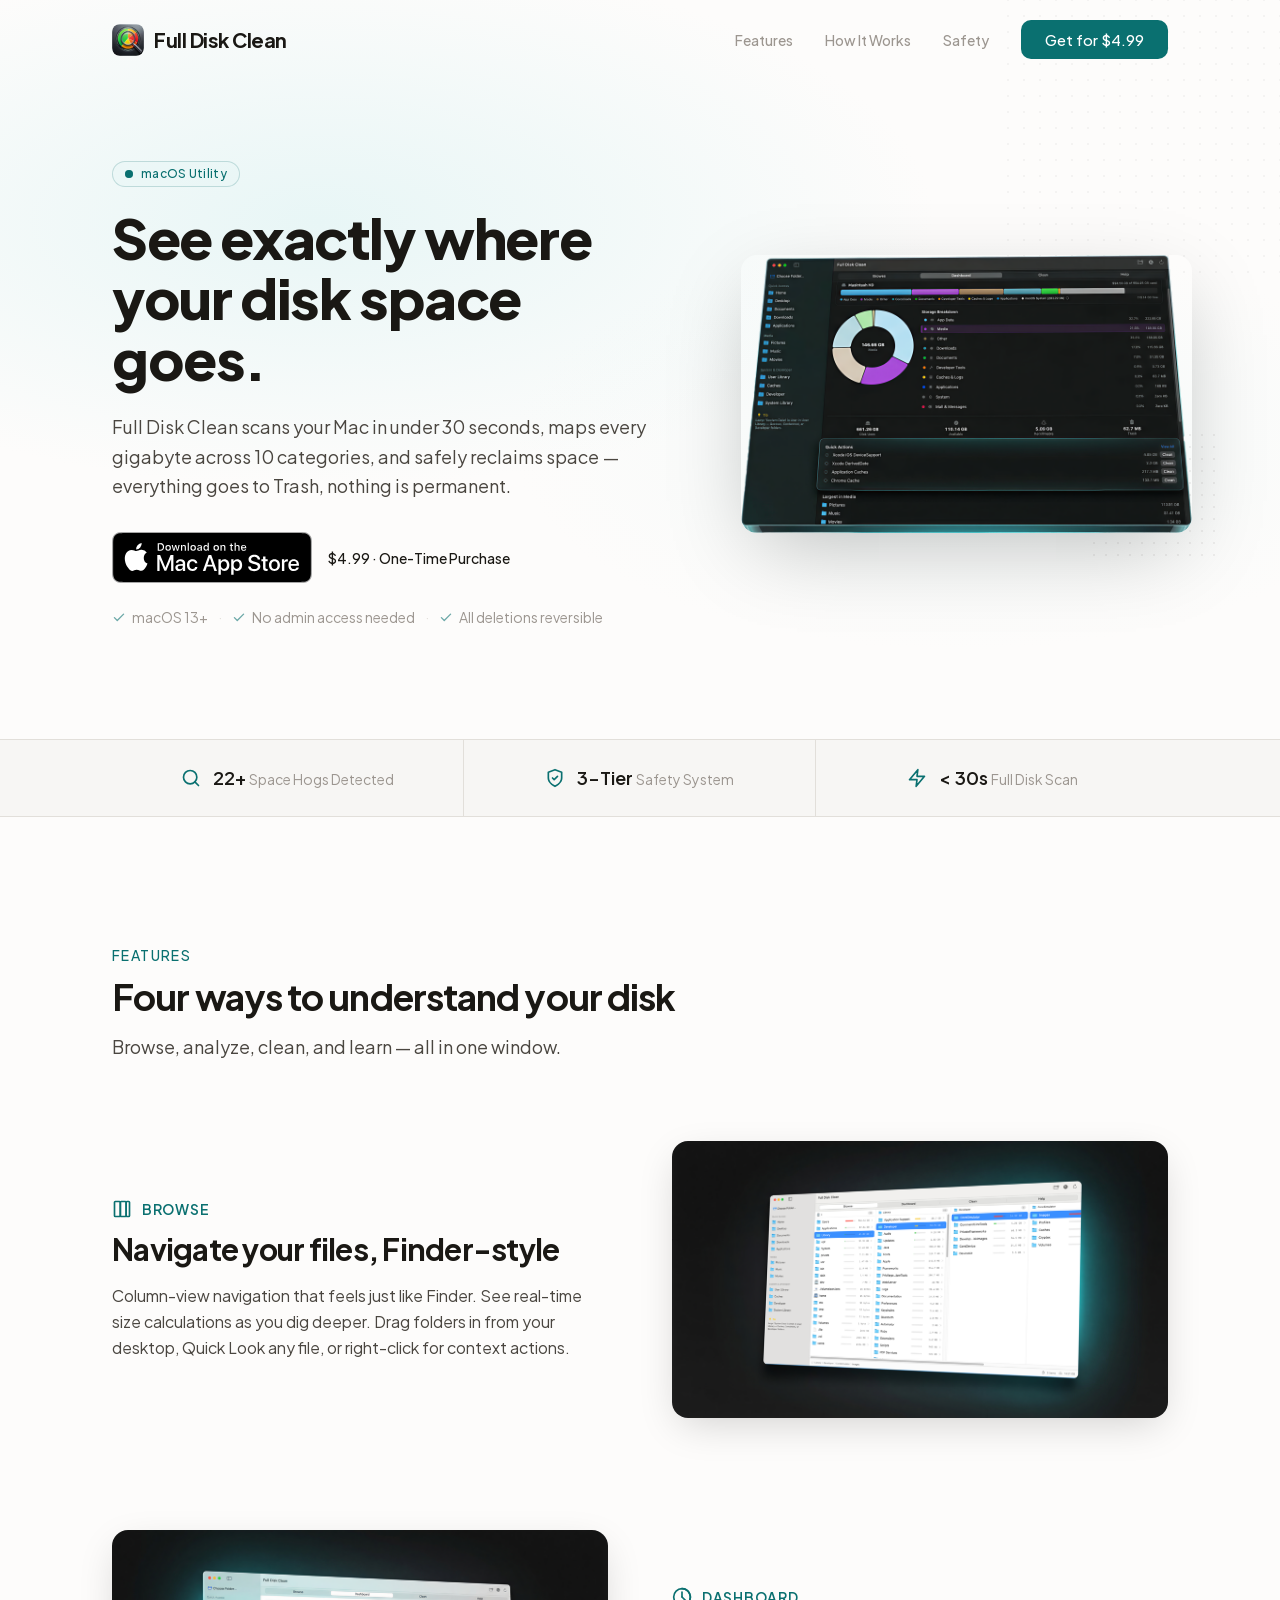
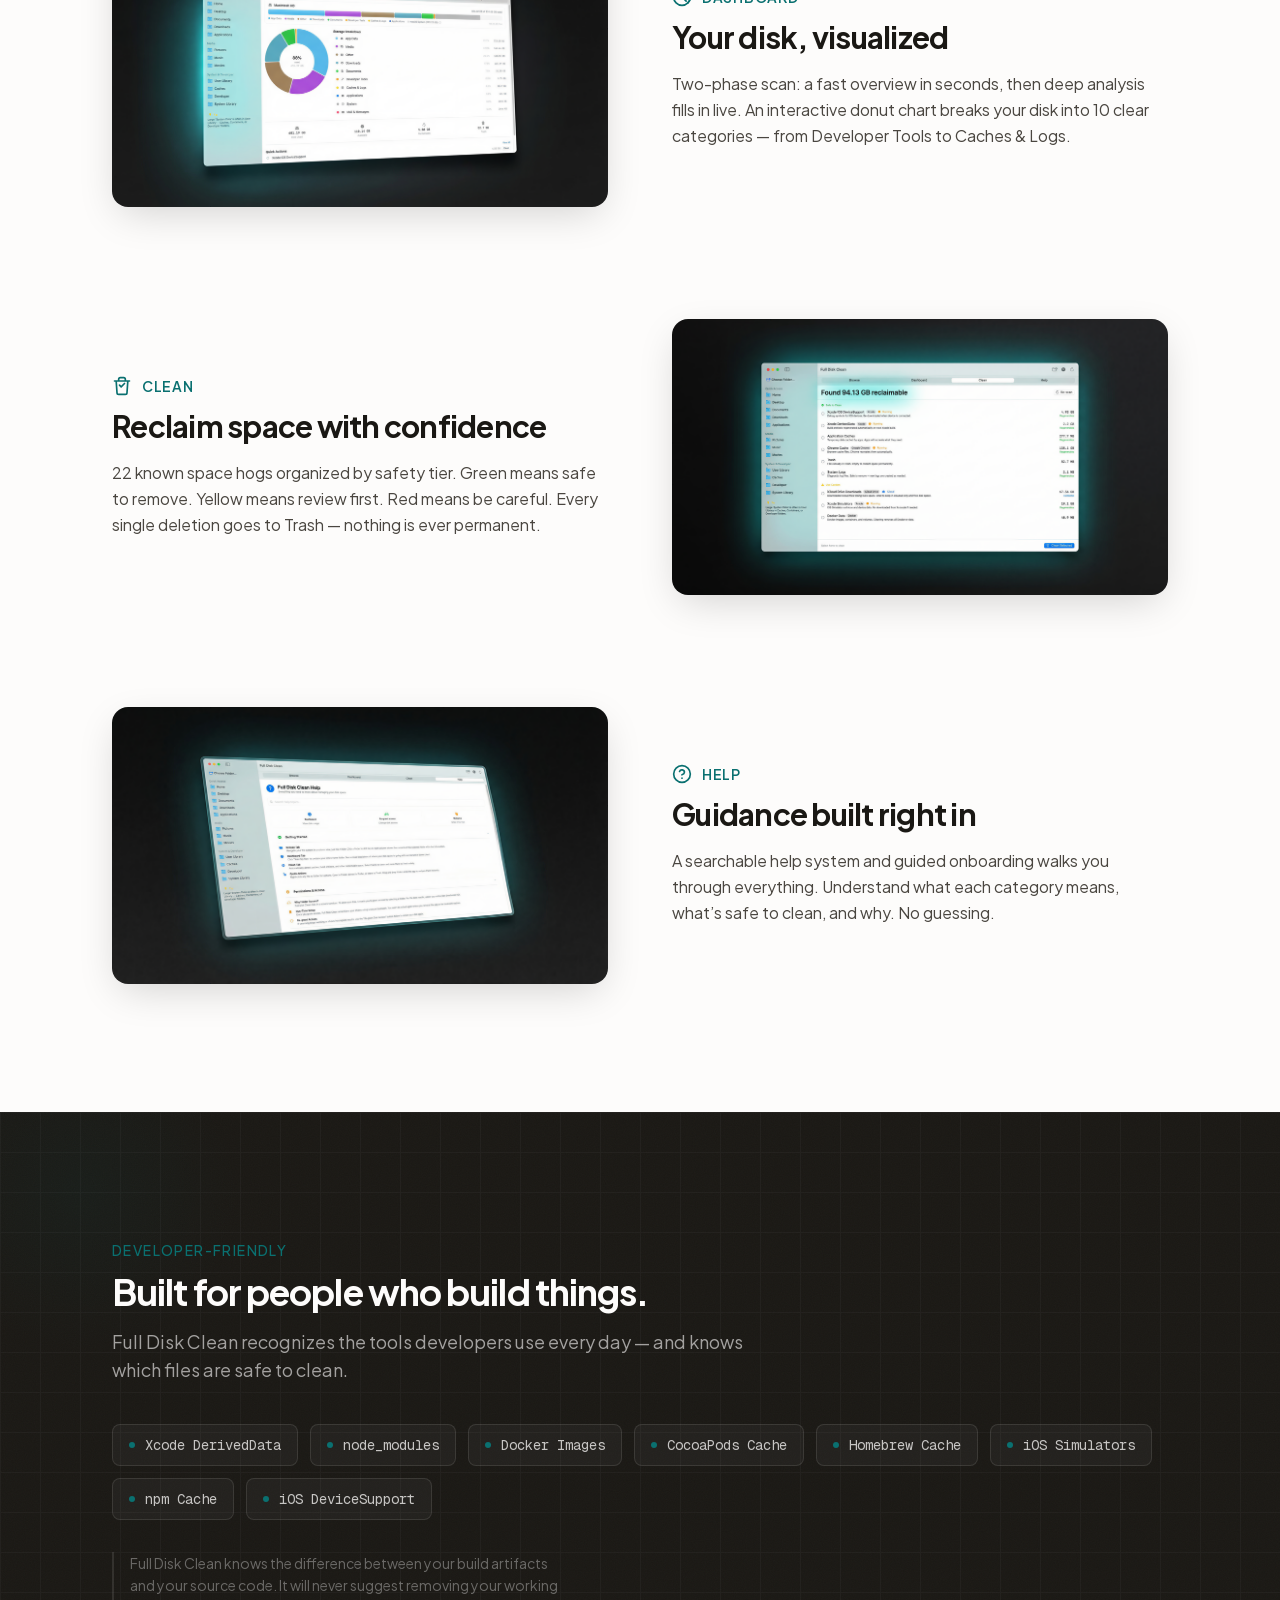
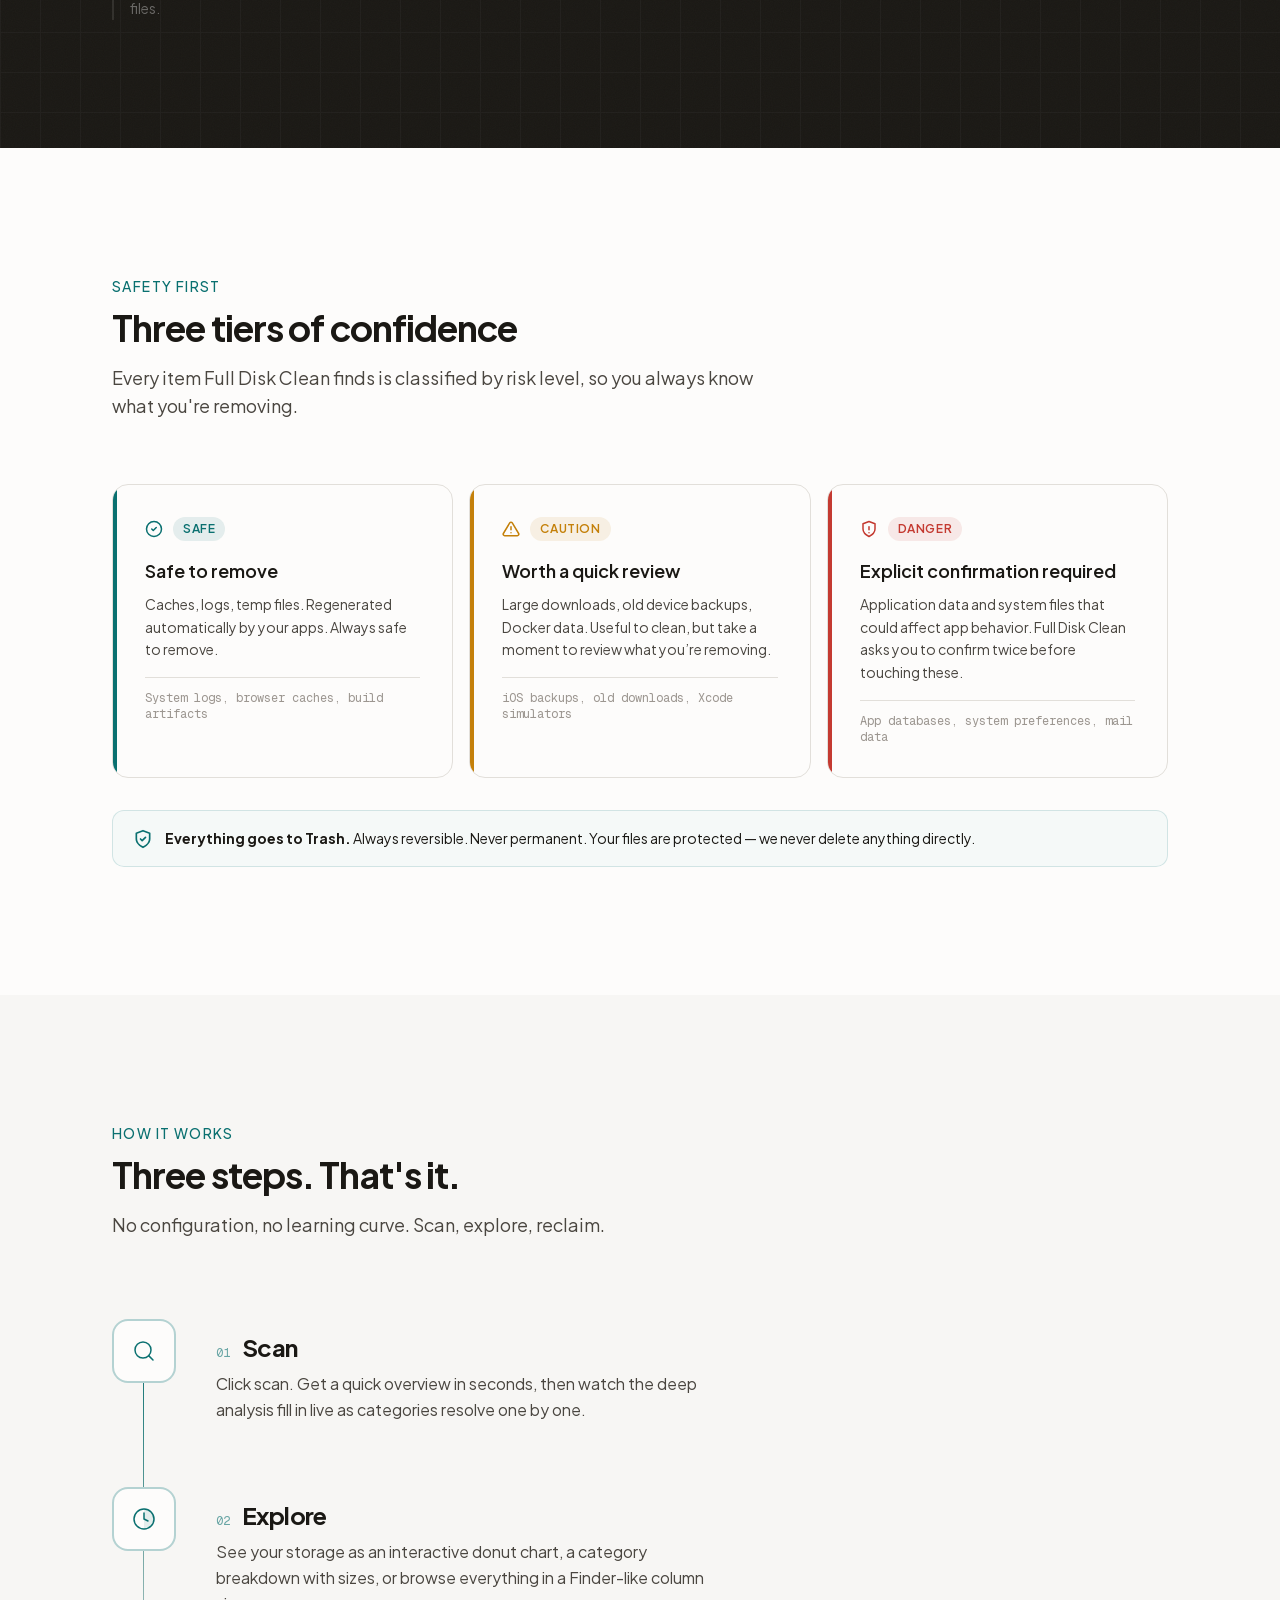
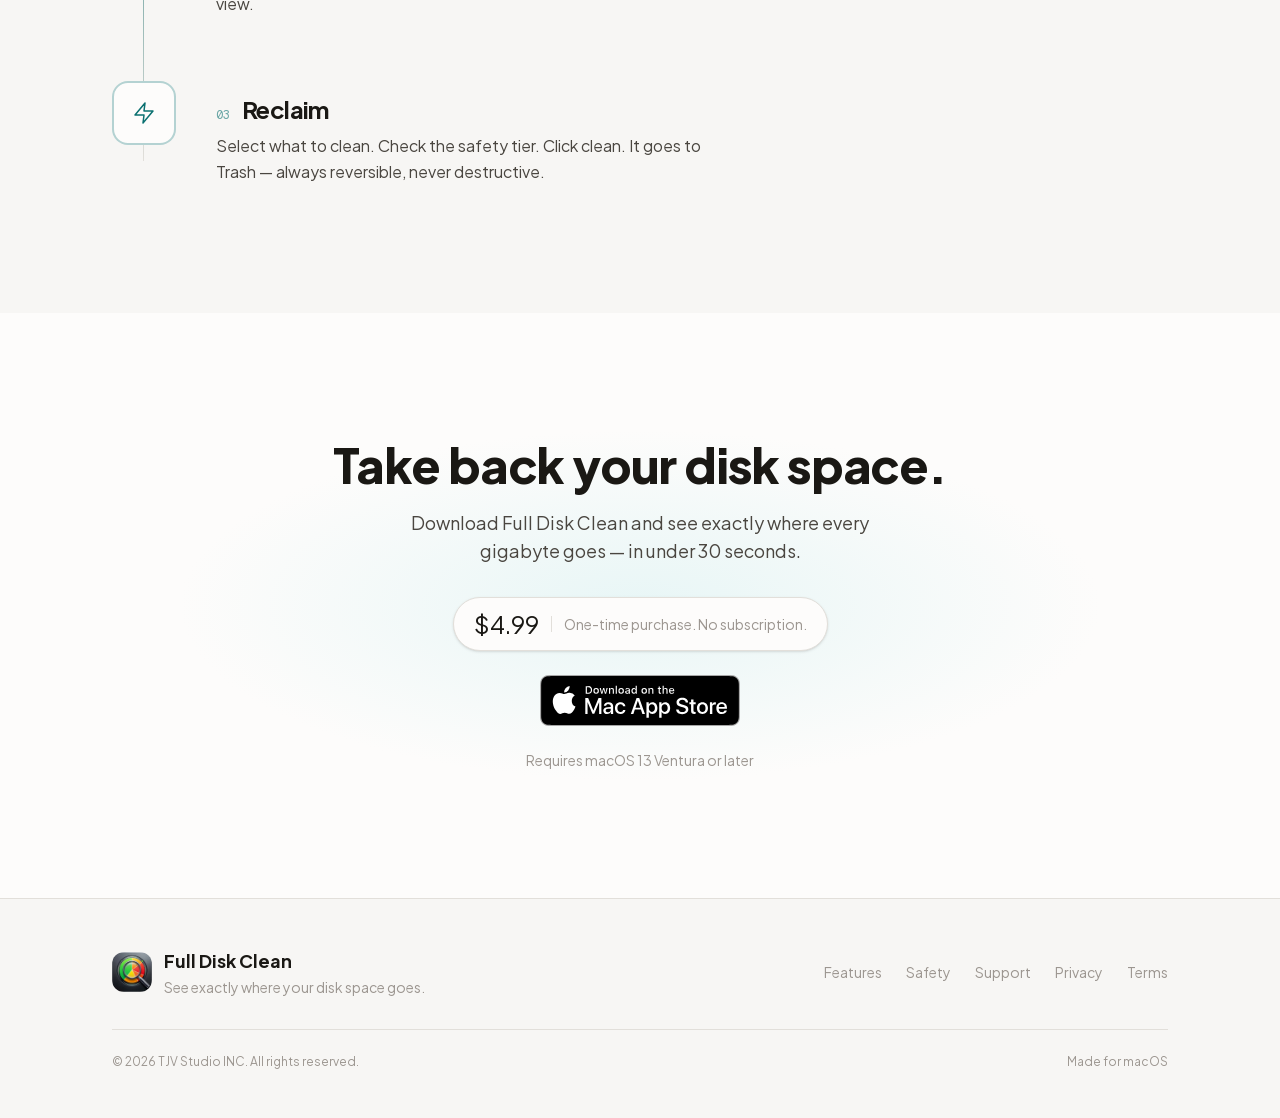
==== commit 29589964: "Updates" ====
--- a/index.html
+++ b/index.html
@@ -1 +1 @@
-<!DOCTYPE html><html lang="en" class="plus_jakarta_sans_6cbc0d5f-module__dx4leq__variable geist_mono_42eec60-module__Gb1_vG__variable antialiased"><head><meta charSet="utf-8"/><meta name="viewport" content="width=device-width, initial-scale=1"/><link rel="preload" href="/_next/static/media/797e433ab948586e-s.p.0.q-h669a_dqa.woff2" as="font" crossorigin="" type="font/woff2"/><link rel="preload" href="/_next/static/media/fba5a26ea33df6a3-s.p.0eehd8tgys7nv.woff2" as="font" crossorigin="" type="font/woff2"/><link rel="preload" as="image" href="/screenshots/hero.png"/><link rel="stylesheet" href="/_next/static/chunks/0rd.ci9hr9ed..css" data-precedence="next"/><link rel="preload" as="script" fetchPriority="low" href="/_next/static/chunks/11qk_vpw_zwkf.js"/><script src="/_next/static/chunks/0pjq-hlddzx4h.js" async=""></script><script src="/_next/static/chunks/0vkgb7xyv-nko.js" async=""></script><script src="/_next/static/chunks/turbopack-0y1ii8~uoq_kp.js" async=""></script><script src="/_next/static/chunks/0fsi8lw5utejl.js" async=""></script><script src="/_next/static/chunks/0d3tkj33oycf2.js" async=""></script><script src="/_next/static/chunks/0--cx-5iahgcr.js" async=""></script><meta name="next-size-adjust" content=""/><meta name="theme-color" content="#FDFCFB" media="(prefers-color-scheme: light)"/><meta name="theme-color" content="#0D0B0A" media="(prefers-color-scheme: dark)"/><title>Full Disk Clean — See Where Your Disk Space Goes | macOS</title><meta name="description" content="A macOS utility that scans your disk in seconds, visualizes where every gigabyte goes across 10 categories, and safely reclaims space through a 3-tier safety system. $4.99 on the Mac App Store."/><meta name="application-name" content="Full Disk Clean"/><meta name="author" content="Full Disk Clean"/><meta name="keywords" content="mac disk cleaner,disk space analyzer,macOS utility,clean mac storage,disk usage visualization,free disk space mac,mac storage manager,Xcode DerivedData cleaner,mac cache cleaner,disk space visualizer mac,clean developer files mac,node_modules cleaner,macOS Ventura disk cleaner,macOS Sonoma disk cleaner,mac app store disk utility"/><meta name="creator" content="Full Disk Clean"/><meta name="publisher" content="Full Disk Clean"/><meta name="robots" content="index, follow"/><meta name="googlebot" content="index, follow, max-video-preview:-1, max-image-preview:large, max-snippet:-1"/><meta name="category" content="Utilities"/><meta name="classification" content="Disk Utility Software"/><meta name="apple-itunes-app" content="app-id=YOUR_APP_ID"/><link rel="canonical" href="https://fulldiskclean.tjvstudio.com"/><meta name="apple-mobile-web-app-title" content="Full Disk Clean"/><meta name="apple-mobile-web-app-status-bar-style" content="default"/><meta property="og:title" content="Full Disk Clean — See Where Your Disk Space Goes"/><meta property="og:description" content="Scan your Mac in seconds. Visualize every gigabyte across 10 categories. Safely reclaim space with a 3-tier safety system. $4.99 on the Mac App Store."/><meta property="og:url" content="https://fulldiskclean.tjvstudio.com"/><meta property="og:site_name" content="Full Disk Clean"/><meta property="og:locale" content="en_US"/><meta property="og:image" content="https://fulldiskclean.tjvstudio.com/screenshots/hero.png"/><meta property="og:image:type" content="image/png"/><meta property="og:image:width" content="1372"/><meta property="og:image:height" content="856"/><meta property="og:image:alt" content="Full Disk Clean dashboard showing storage breakdown with donut chart and category sizes"/><meta property="og:type" content="website"/><meta name="twitter:card" content="summary_large_image"/><meta name="twitter:title" content="Full Disk Clean — See Where Your Disk Space Goes"/><meta name="twitter:description" content="Scan your Mac in seconds. Visualize every gigabyte. Safely reclaim space with a 3-tier safety system. $4.99 on the Mac App Store."/><meta name="twitter:image" content="https://fulldiskclean.tjvstudio.com/screenshots/hero.png"/><link rel="icon" href="/favicon.ico?favicon.0jpqvq-a_jpmy.ico" sizes="48x48" type="image/x-icon"/><link rel="icon" href="/icon.png?icon.0tkqx.7d6882~.png" sizes="512x512" type="image/png"/><link rel="apple-touch-icon" href="/apple-icon.png?apple-icon.0tkqx.7d6882~.png" sizes="512x512" type="image/png"/><script src="/_next/static/chunks/03~yq9q893hmn.js" noModule=""></script></head><body class="min-h-screen bg-page text-body font-body"><div hidden=""><!--$--><!--/$--></div><script type="application/ld+json">{"@context":"https://schema.org","@type":"SoftwareApplication","name":"Full Disk Clean","operatingSystem":"macOS","applicationCategory":"UtilitiesApplication","offers":{"@type":"Offer","price":"4.99","priceCurrency":"USD","availability":"https://schema.org/InStock"},"description":"A macOS utility that scans your disk in seconds, visualizes where every gigabyte goes across 10 categories, and safely reclaims space through a 3-tier safety system.","screenshot":"https://fulldiskclean.tjvstudio.com/screenshots/hero.png","softwareVersion":"1.0","applicationSubCategory":"Disk Utility"}</script><header class="site-header fixed top-0 left-0 right-0 z-50 py-5"><div class="mx-auto flex max-w-6xl items-center justify-between px-6 md:px-8 lg:px-12"><a href="#" class="font-display text-xl font-bold text-ink tracking-tight">Full Disk Clean</a><nav class="hidden items-center gap-8 md:flex"><a href="#features" class="text-sm font-medium text-muted transition-colors duration-200 hover:text-ink">Features</a><a href="#how-it-works" class="text-sm font-medium text-muted transition-colors duration-200 hover:text-ink">How It Works</a><a href="#safety" class="text-sm font-medium text-muted transition-colors duration-200 hover:text-ink">Safety</a><a href="#download" class="btn btn-primary text-sm">Get for $4.99</a></nav><button class="flex flex-col items-center justify-center gap-[5px] p-2 md:hidden" aria-label="Open menu" aria-expanded="false"><span class="block h-[2px] w-5 bg-ink transition-all duration-200 "></span><span class="block h-[2px] w-5 bg-ink transition-opacity duration-200 "></span><span class="block h-[2px] w-5 bg-ink transition-all duration-200 "></span></button></div><div class="overflow-hidden transition-all duration-300 md:hidden max-h-0 opacity-0"><nav class="mx-auto flex max-w-6xl flex-col gap-1 px-6 pb-4 pt-2"><a href="#features" class="rounded-lg px-3 py-2.5 text-sm font-medium text-muted transition-colors hover:bg-surface hover:text-ink">Features</a><a href="#how-it-works" class="rounded-lg px-3 py-2.5 text-sm font-medium text-muted transition-colors hover:bg-surface hover:text-ink">How It Works</a><a href="#safety" class="rounded-lg px-3 py-2.5 text-sm font-medium text-muted transition-colors hover:bg-surface hover:text-ink">Safety</a><a href="#download" class="btn btn-primary mt-2 text-sm">Get for $4.99</a></nav></div></header><main><section class="relative overflow-hidden pt-32 pb-20 lg:pt-40 lg:pb-28"><div class="pointer-events-none absolute inset-0 -z-10" aria-hidden="true"><div class="absolute inset-0" style="background:radial-gradient(ellipse 80% 60% at 25% 30%, var(--petrol-subtle) 0%, transparent 60%)"></div><div class="absolute inset-0" style="background:radial-gradient(ellipse 50% 40% at 75% 60%, color-mix(in srgb, var(--petrol-subtle) 40%, transparent) 0%, transparent 70%)"></div><div class="absolute -top-10 -right-10 h-80 w-80 opacity-[0.04]" style="background-image:radial-gradient(circle, var(--ink) 1px, transparent 1px);background-size:16px 16px"></div></div><div class="mx-auto grid max-w-6xl items-center gap-12 px-6 md:px-8 lg:grid-cols-[1.2fr_1fr] lg:gap-16 lg:px-12"><div class="max-w-xl"><div class="mb-5 inline-flex items-center gap-2 rounded-full border border-petrol/20 bg-petrol-subtle/50 px-3 py-1"><span class="relative flex h-2 w-2"><span class="absolute inline-flex h-full w-full animate-ping rounded-full bg-petrol opacity-40"></span><span class="relative inline-flex h-2 w-2 rounded-full bg-petrol"></span></span><span class="text-xs font-medium tracking-wide text-petrol">macOS Utility</span></div><h1 class="font-display text-4xl font-extrabold leading-[1.08] tracking-tight text-ink sm:text-5xl lg:text-[3.5rem]">See exactly where your disk space goes.</h1><p class="mt-6 text-lg leading-relaxed text-body lg:text-[1.125rem]">Full Disk Clean scans your Mac in under 30 seconds, maps every gigabyte across 10 categories, and safely reclaims space — everything goes to Trash, nothing is permanent.</p><div class="mt-8 flex flex-wrap items-center gap-4"><a href="#download" class="btn btn-primary"><svg width="14" height="16" viewBox="0 0 14 17" fill="currentColor"><path d="M13.2 13.16c-.41.94-.6 1.36-1.13 2.19-.73 1.15-1.76 2.59-3.04 2.6-1.13.02-1.43-.74-2.97-.73-1.54.01-1.87.75-3 .73C1.78 17.93.76 16.6.04 15.45c-2-3.22-2.21-7-.98-9.01.88-1.43 2.26-2.27 3.54-2.27 1.32 0 2.14.74 3.23.74 1.06 0 1.7-.75 3.23-.75 1.14 0 2.36.62 3.23 1.7-2.84 1.55-2.38 5.6.91 6.69ZM9.37 2.73c.57-.73.99-1.76.84-2.81-.92.06-2 .65-2.63 1.4-.57.68-1.04 1.72-.86 2.72 1.01.03 2.05-.56 2.65-1.31Z"></path></svg>Get on Mac App Store</a><span class="text-sm font-medium text-ink">$4.99 · One-Time Purchase</span></div><div class="mt-6 flex flex-wrap items-center gap-x-1.5 gap-y-1 text-sm text-muted"><span class="flex items-center gap-x-1.5"><svg width="14" height="14" viewBox="0 0 16 16" fill="none" class="text-petrol/60"><path d="M13.25 4.75 6 12 2.75 8.75" stroke="currentColor" stroke-width="1.5" stroke-linecap="round" stroke-linejoin="round"></path></svg>macOS 13+<span class="mx-1 text-border">·</span></span><span class="flex items-center gap-x-1.5"><svg width="14" height="14" viewBox="0 0 16 16" fill="none" class="text-petrol/60"><path d="M13.25 4.75 6 12 2.75 8.75" stroke="currentColor" stroke-width="1.5" stroke-linecap="round" stroke-linejoin="round"></path></svg>No admin access needed<span class="mx-1 text-border">·</span></span><span class="flex items-center gap-x-1.5"><svg width="14" height="14" viewBox="0 0 16 16" fill="none" class="text-petrol/60"><path d="M13.25 4.75 6 12 2.75 8.75" stroke="currentColor" stroke-width="1.5" stroke-linecap="round" stroke-linejoin="round"></path></svg>All deletions reversible</span></div></div><div class="relative lg:translate-x-6"><div class="pointer-events-none absolute inset-4 -z-10 rounded-3xl opacity-60" aria-hidden="true" style="background:radial-gradient(ellipse at center, var(--petrol-subtle) 0%, transparent 70%)"></div><div class="animate-float overflow-hidden rounded-2xl shadow-[0_24px_80px_-16px_rgba(0,0,0,0.25)]"><img alt="Full Disk Clean dashboard showing storage breakdown with donut chart, category sizes, and quick actions" width="1372" height="856" decoding="async" data-nimg="1" class="block w-full h-auto" style="color:transparent" src="/screenshots/hero.png"/></div><div class="pointer-events-none absolute -right-6 -bottom-6 -z-10 h-32 w-32 opacity-[0.06]" aria-hidden="true" style="background-image:radial-gradient(circle, var(--ink) 1.5px, transparent 1.5px);background-size:12px 12px"></div></div></div></section><div class="reveal "><section class="border-y border-border bg-surface"><div class="mx-auto grid max-w-6xl grid-cols-1 divide-y divide-border px-6 sm:grid-cols-3 sm:divide-x sm:divide-y-0 md:px-8 lg:px-12"><div class="flex items-center justify-center gap-3 py-5 sm:py-6"><span class="text-petrol"><svg width="20" height="20" viewBox="0 0 24 24" fill="none" stroke="currentColor" stroke-width="2" stroke-linecap="round" stroke-linejoin="round"><circle cx="11" cy="11" r="8"></circle><path d="m21 21-4.35-4.35"></path></svg></span><div><span class="text-lg font-semibold text-ink">22+</span> <span class="text-sm text-muted">Space Hogs Detected</span></div></div><div class="flex items-center justify-center gap-3 py-5 sm:py-6"><span class="text-petrol"><svg width="20" height="20" viewBox="0 0 24 24" fill="none" stroke="currentColor" stroke-width="2" stroke-linecap="round" stroke-linejoin="round"><path d="M12 22s8-4 8-10V5l-8-3-8 3v7c0 6 8 10 8 10z"></path><path d="m9 12 2 2 4-4"></path></svg></span><div><span class="text-lg font-semibold text-ink">3-Tier</span> <span class="text-sm text-muted">Safety System</span></div></div><div class="flex items-center justify-center gap-3 py-5 sm:py-6"><span class="text-petrol"><svg width="20" height="20" viewBox="0 0 24 24" fill="none" stroke="currentColor" stroke-width="2" stroke-linecap="round" stroke-linejoin="round"><path d="M13 2 3 14h9l-1 8 10-12h-9l1-8z"></path></svg></span><div><span class="text-lg font-semibold text-ink">&lt; 30s</span> <span class="text-sm text-muted">Full Disk Scan</span></div></div></div></section></div><div class="reveal "><section id="features" class="py-24 lg:py-32"><div class="mx-auto max-w-6xl px-6 md:px-8 lg:px-12"><div class="max-w-2xl"><p class="mb-3 text-sm font-medium uppercase tracking-widest text-petrol">Features</p><h2 class="font-display text-3xl font-bold tracking-tight text-ink sm:text-4xl">Four ways to understand your disk</h2><p class="mt-4 text-lg text-body">Browse, analyze, clean, and learn — all in one window.</p></div><div class="mt-16 space-y-20 lg:mt-20 lg:space-y-28"><div class="grid items-center gap-8 lg:grid-cols-2 lg:gap-16 "><div class=""><div class="flex items-center gap-2.5 text-petrol"><svg width="20" height="20" viewBox="0 0 24 24" fill="none" stroke="currentColor" stroke-width="2" stroke-linecap="round" stroke-linejoin="round"><rect x="3" y="3" width="7" height="18" rx="1"></rect><rect x="10" y="3" width="7" height="18" rx="1"></rect><rect x="17" y="3" width="4" height="18" rx="1"></rect></svg><span class="text-sm font-semibold uppercase tracking-wider">Browse</span></div><h3 class="mt-3 font-display text-2xl font-bold tracking-tight text-ink sm:text-3xl">Navigate your files, Finder-style</h3><p class="mt-4 text-body leading-relaxed">Column-view navigation that feels just like Finder. See real-time size calculations as you dig deeper. Drag folders in from your desktop, Quick Look any file, or right-click for context actions.</p></div><div class=""><div class="overflow-hidden rounded-2xl shadow-[0_12px_40px_-8px_rgba(0,0,0,0.18)]"><img alt="Browse tab showing column-view file navigation with sizes" loading="lazy" width="1200" height="750" decoding="async" data-nimg="1" class="block h-auto w-full" style="color:transparent" src="/screenshots/browse.png"/></div></div></div><div class="grid items-center gap-8 lg:grid-cols-2 lg:gap-16 lg:[direction:rtl]"><div class="lg:[direction:ltr]"><div class="flex items-center gap-2.5 text-petrol"><svg width="20" height="20" viewBox="0 0 24 24" fill="none" stroke="currentColor" stroke-width="2" stroke-linecap="round" stroke-linejoin="round"><circle cx="12" cy="12" r="10"></circle><path d="M12 2a10 10 0 0 1 7.07 17.07"></path><path d="M12 12V6"></path><path d="M12 12l5 5"></path></svg><span class="text-sm font-semibold uppercase tracking-wider">Dashboard</span></div><h3 class="mt-3 font-display text-2xl font-bold tracking-tight text-ink sm:text-3xl">Your disk, visualized</h3><p class="mt-4 text-body leading-relaxed">Two-phase scan: a fast overview in seconds, then deep analysis fills in live. An interactive donut chart breaks your disk into 10 clear categories — from Developer Tools to Caches &amp; Logs.</p></div><div class="lg:[direction:ltr]"><div class="overflow-hidden rounded-2xl shadow-[0_12px_40px_-8px_rgba(0,0,0,0.18)]"><img alt="Dashboard tab showing donut chart and category breakdown" loading="lazy" width="1200" height="750" decoding="async" data-nimg="1" class="block h-auto w-full" style="color:transparent" src="/screenshots/dashboard.png"/></div></div></div><div class="grid items-center gap-8 lg:grid-cols-2 lg:gap-16 "><div class=""><div class="flex items-center gap-2.5 text-petrol"><svg width="20" height="20" viewBox="0 0 24 24" fill="none" stroke="currentColor" stroke-width="2" stroke-linecap="round" stroke-linejoin="round"><path d="M3 6h18M8 6V4a2 2 0 0 1 2-2h4a2 2 0 0 1 2 2v2M19 6l-1 14a2 2 0 0 1-2 2H8a2 2 0 0 1-2-2L5 6"></path><path d="m9 11 2 2 4-4"></path></svg><span class="text-sm font-semibold uppercase tracking-wider">Clean</span></div><h3 class="mt-3 font-display text-2xl font-bold tracking-tight text-ink sm:text-3xl">Reclaim space with confidence</h3><p class="mt-4 text-body leading-relaxed">22 known space hogs organized by safety tier. Green means safe to remove. Yellow means review first. Red means be careful. Every single deletion goes to Trash — nothing is ever permanent.</p></div><div class=""><div class="overflow-hidden rounded-2xl shadow-[0_12px_40px_-8px_rgba(0,0,0,0.18)]"><img alt="Clean tab showing space hogs with safety tier indicators" loading="lazy" width="1200" height="750" decoding="async" data-nimg="1" class="block h-auto w-full" style="color:transparent" src="/screenshots/clean.png"/></div></div></div><div class="grid items-center gap-8 lg:grid-cols-2 lg:gap-16 lg:[direction:rtl]"><div class="lg:[direction:ltr]"><div class="flex items-center gap-2.5 text-petrol"><svg width="20" height="20" viewBox="0 0 24 24" fill="none" stroke="currentColor" stroke-width="2" stroke-linecap="round" stroke-linejoin="round"><circle cx="12" cy="12" r="10"></circle><path d="M9.09 9a3 3 0 0 1 5.83 1c0 2-3 3-3 3"></path><path d="M12 17h.01"></path></svg><span class="text-sm font-semibold uppercase tracking-wider">Help</span></div><h3 class="mt-3 font-display text-2xl font-bold tracking-tight text-ink sm:text-3xl">Guidance built right in</h3><p class="mt-4 text-body leading-relaxed">A searchable help system and guided onboarding walks you through everything. Understand what each category means, what’s safe to clean, and why. No guessing.</p></div><div class="lg:[direction:ltr]"><div class="overflow-hidden rounded-2xl shadow-[0_12px_40px_-8px_rgba(0,0,0,0.18)]"><img alt="Help tab with searchable content and onboarding guide" loading="lazy" width="1200" height="750" decoding="async" data-nimg="1" class="block h-auto w-full" style="color:transparent" src="/screenshots/help.png"/></div></div></div></div></div></section></div><div class="reveal "><section class="grain-overlay relative overflow-hidden bg-ink py-24 lg:py-32"><div class="pointer-events-none absolute inset-0 opacity-[0.03]" aria-hidden="true" style="background-image:linear-gradient(var(--page) 1px, transparent 1px), linear-gradient(90deg, var(--page) 1px, transparent 1px);background-size:40px 40px"></div><div class="pointer-events-none absolute -top-20 -left-20 h-80 w-80 opacity-[0.06]" aria-hidden="true" style="background:radial-gradient(circle, var(--petrol) 0%, transparent 70%)"></div><div class="relative mx-auto max-w-6xl px-6 md:px-8 lg:px-12"><div class="max-w-2xl"><p class="mb-3 text-sm font-medium uppercase tracking-widest text-petrol">Developer-Friendly</p><h2 class="font-display text-3xl font-bold tracking-tight text-page sm:text-4xl">Built for people who build things.</h2><p class="mt-4 text-lg text-page/60">Full Disk Clean recognizes the tools developers use every day — and knows which files are safe to clean.</p></div><div class="mt-10 flex flex-wrap gap-3"><span class="group inline-flex items-center gap-2.5 rounded-lg border border-page/10 bg-page/[0.04] px-4 py-2.5 font-mono text-sm text-page/75 transition-all duration-200 hover:border-petrol/40 hover:bg-petrol/10 hover:text-petrol"><span class="h-1.5 w-1.5 rounded-full bg-petrol transition-transform duration-200 group-hover:scale-150"></span>Xcode DerivedData</span><span class="group inline-flex items-center gap-2.5 rounded-lg border border-page/10 bg-page/[0.04] px-4 py-2.5 font-mono text-sm text-page/75 transition-all duration-200 hover:border-petrol/40 hover:bg-petrol/10 hover:text-petrol"><span class="h-1.5 w-1.5 rounded-full bg-petrol transition-transform duration-200 group-hover:scale-150"></span>node_modules</span><span class="group inline-flex items-center gap-2.5 rounded-lg border border-page/10 bg-page/[0.04] px-4 py-2.5 font-mono text-sm text-page/75 transition-all duration-200 hover:border-petrol/40 hover:bg-petrol/10 hover:text-petrol"><span class="h-1.5 w-1.5 rounded-full bg-petrol transition-transform duration-200 group-hover:scale-150"></span>Docker Images</span><span class="group inline-flex items-center gap-2.5 rounded-lg border border-page/10 bg-page/[0.04] px-4 py-2.5 font-mono text-sm text-page/75 transition-all duration-200 hover:border-petrol/40 hover:bg-petrol/10 hover:text-petrol"><span class="h-1.5 w-1.5 rounded-full bg-petrol transition-transform duration-200 group-hover:scale-150"></span>CocoaPods Cache</span><span class="group inline-flex items-center gap-2.5 rounded-lg border border-page/10 bg-page/[0.04] px-4 py-2.5 font-mono text-sm text-page/75 transition-all duration-200 hover:border-petrol/40 hover:bg-petrol/10 hover:text-petrol"><span class="h-1.5 w-1.5 rounded-full bg-petrol transition-transform duration-200 group-hover:scale-150"></span>Homebrew Cache</span><span class="group inline-flex items-center gap-2.5 rounded-lg border border-page/10 bg-page/[0.04] px-4 py-2.5 font-mono text-sm text-page/75 transition-all duration-200 hover:border-petrol/40 hover:bg-petrol/10 hover:text-petrol"><span class="h-1.5 w-1.5 rounded-full bg-petrol transition-transform duration-200 group-hover:scale-150"></span>iOS Simulators</span><span class="group inline-flex items-center gap-2.5 rounded-lg border border-page/10 bg-page/[0.04] px-4 py-2.5 font-mono text-sm text-page/75 transition-all duration-200 hover:border-petrol/40 hover:bg-petrol/10 hover:text-petrol"><span class="h-1.5 w-1.5 rounded-full bg-petrol transition-transform duration-200 group-hover:scale-150"></span>npm Cache</span><span class="group inline-flex items-center gap-2.5 rounded-lg border border-page/10 bg-page/[0.04] px-4 py-2.5 font-mono text-sm text-page/75 transition-all duration-200 hover:border-petrol/40 hover:bg-petrol/10 hover:text-petrol"><span class="h-1.5 w-1.5 rounded-full bg-petrol transition-transform duration-200 group-hover:scale-150"></span>iOS DeviceSupport</span></div><p class="mt-8 max-w-md border-l-2 border-page/10 pl-4 text-sm leading-relaxed text-page/35">Full Disk Clean knows the difference between your build artifacts and your source code. It will never suggest removing your working files.</p></div></section></div><div class="reveal "><section id="safety" class="py-24 lg:py-32"><div class="mx-auto max-w-6xl px-6 md:px-8 lg:px-12"><div class="max-w-2xl"><p class="mb-3 text-sm font-medium uppercase tracking-widest text-petrol">Safety First</p><h2 class="font-display text-3xl font-bold tracking-tight text-ink sm:text-4xl">Three tiers of confidence</h2><p class="mt-4 text-lg text-body">Every item Full Disk Clean finds is classified by risk level, so you always know what you&#x27;re removing.</p></div><div class="mt-12 grid gap-4 sm:grid-cols-3 lg:mt-16"><div class="group relative overflow-hidden rounded-2xl border border-border bg-page p-6 transition-shadow duration-300 hover:shadow-lg lg:p-8"><div class="absolute top-0 left-0 h-full w-1 transition-all duration-300 group-hover:w-1.5" style="background-color:var(--safe)"></div><div class="flex items-center gap-2.5"><span style="color:var(--safe)"><svg width="18" height="18" viewBox="0 0 24 24" fill="none" stroke="currentColor" stroke-width="2" stroke-linecap="round" stroke-linejoin="round"><path d="m9 12 2 2 4-4"></path><circle cx="12" cy="12" r="10"></circle></svg></span><span class="inline-flex items-center rounded-full px-2.5 py-1 text-xs font-semibold uppercase tracking-wider" style="color:var(--safe);background-color:color-mix(in srgb, var(--safe) 10%, transparent)">Safe</span></div><h3 class="mt-4 text-lg font-semibold text-ink">Safe to remove</h3><p class="mt-2 text-sm leading-relaxed text-body">Caches, logs, temp files. Regenerated automatically by your apps. Always safe to remove.</p><p class="mt-4 border-t border-border pt-3 font-mono text-xs text-muted">System logs, browser caches, build artifacts</p></div><div class="group relative overflow-hidden rounded-2xl border border-border bg-page p-6 transition-shadow duration-300 hover:shadow-lg lg:p-8"><div class="absolute top-0 left-0 h-full w-1 transition-all duration-300 group-hover:w-1.5" style="background-color:var(--caution)"></div><div class="flex items-center gap-2.5"><span style="color:var(--caution)"><svg width="18" height="18" viewBox="0 0 24 24" fill="none" stroke="currentColor" stroke-width="2" stroke-linecap="round" stroke-linejoin="round"><path d="M12 9v4M12 17h.01"></path><path d="M10.29 3.86 1.82 18a2 2 0 0 0 1.71 3h16.94a2 2 0 0 0 1.71-3L13.71 3.86a2 2 0 0 0-3.42 0z"></path></svg></span><span class="inline-flex items-center rounded-full px-2.5 py-1 text-xs font-semibold uppercase tracking-wider" style="color:var(--caution);background-color:color-mix(in srgb, var(--caution) 10%, transparent)">Caution</span></div><h3 class="mt-4 text-lg font-semibold text-ink">Worth a quick review</h3><p class="mt-2 text-sm leading-relaxed text-body">Large downloads, old device backups, Docker data. Useful to clean, but take a moment to review what you’re removing.</p><p class="mt-4 border-t border-border pt-3 font-mono text-xs text-muted">iOS backups, old downloads, Xcode simulators</p></div><div class="group relative overflow-hidden rounded-2xl border border-border bg-page p-6 transition-shadow duration-300 hover:shadow-lg lg:p-8"><div class="absolute top-0 left-0 h-full w-1 transition-all duration-300 group-hover:w-1.5" style="background-color:var(--danger)"></div><div class="flex items-center gap-2.5"><span style="color:var(--danger)"><svg width="18" height="18" viewBox="0 0 24 24" fill="none" stroke="currentColor" stroke-width="2" stroke-linecap="round" stroke-linejoin="round"><path d="M12 22s8-4 8-10V5l-8-3-8 3v7c0 6 8 10 8 10z"></path><path d="M12 9v4M12 17h.01"></path></svg></span><span class="inline-flex items-center rounded-full px-2.5 py-1 text-xs font-semibold uppercase tracking-wider" style="color:var(--danger);background-color:color-mix(in srgb, var(--danger) 10%, transparent)">Danger</span></div><h3 class="mt-4 text-lg font-semibold text-ink">Explicit confirmation required</h3><p class="mt-2 text-sm leading-relaxed text-body">Application data and system files that could affect app behavior. Full Disk Clean asks you to confirm twice before touching these.</p><p class="mt-4 border-t border-border pt-3 font-mono text-xs text-muted">App databases, system preferences, mail data</p></div></div><div class="mt-8 flex items-start gap-3 rounded-xl border border-petrol/15 bg-petrol-subtle/40 px-5 py-4"><svg width="20" height="20" viewBox="0 0 24 24" fill="none" stroke="currentColor" stroke-width="2" stroke-linecap="round" stroke-linejoin="round" class="mt-0.5 shrink-0 text-petrol"><path d="M12 22s8-4 8-10V5l-8-3-8 3v7c0 6 8 10 8 10z"></path><path d="m9 12 2 2 4-4"></path></svg><p class="text-sm leading-relaxed text-ink"><strong>Everything goes to Trash.</strong> Always reversible. Never permanent. Your files are protected — we never delete anything directly.</p></div></div></section></div><div class="reveal "><section id="how-it-works" class="bg-surface py-24 lg:py-32"><div class="mx-auto max-w-6xl px-6 md:px-8 lg:px-12"><div class="max-w-2xl"><p class="mb-3 text-sm font-medium uppercase tracking-widest text-petrol">How It Works</p><h2 class="font-display text-3xl font-bold tracking-tight text-ink sm:text-4xl">Three steps. That&#x27;s it.</h2><p class="mt-4 text-lg text-body">No configuration, no learning curve. Scan, explore, reclaim.</p></div><div class="relative mt-16 lg:mt-20"><div class="absolute top-6 left-7 hidden h-[calc(100%-3rem)] w-px lg:left-[31px] lg:block" aria-hidden="true" style="background:linear-gradient(to bottom, var(--petrol) 0%, var(--border) 100%)"></div><div class="space-y-14 lg:space-y-16"><div class="group relative flex gap-6 lg:gap-10"><div class="relative z-10 flex h-14 w-14 shrink-0 items-center justify-center rounded-2xl border-2 border-petrol/30 bg-page text-petrol transition-colors duration-200 group-hover:border-petrol group-hover:bg-petrol/5 lg:h-16 lg:w-16"><svg width="24" height="24" viewBox="0 0 24 24" fill="none" stroke="currentColor" stroke-width="1.5" stroke-linecap="round" stroke-linejoin="round"><circle cx="11" cy="11" r="8"></circle><path d="m21 21-4.35-4.35"></path></svg></div><div class="pt-2 lg:pt-3"><div class="flex items-baseline gap-3"><span class="font-mono text-xs text-petrol/60">0<!-- -->1</span><h3 class="font-display text-2xl font-bold tracking-tight text-ink">Scan</h3></div><p class="mt-2 max-w-lg text-body leading-relaxed">Click scan. Get a quick overview in seconds, then watch the deep analysis fill in live as categories resolve one by one.</p></div></div><div class="group relative flex gap-6 lg:gap-10"><div class="relative z-10 flex h-14 w-14 shrink-0 items-center justify-center rounded-2xl border-2 border-petrol/30 bg-page text-petrol transition-colors duration-200 group-hover:border-petrol group-hover:bg-petrol/5 lg:h-16 lg:w-16"><svg width="24" height="24" viewBox="0 0 24 24" fill="none" stroke="currentColor" stroke-width="1.5" stroke-linecap="round" stroke-linejoin="round"><circle cx="12" cy="12" r="10"></circle><path d="M12 2a10 10 0 0 1 0 20" fill="currentColor" opacity="0.1"></path><path d="M12 6v6l4 2"></path></svg></div><div class="pt-2 lg:pt-3"><div class="flex items-baseline gap-3"><span class="font-mono text-xs text-petrol/60">0<!-- -->2</span><h3 class="font-display text-2xl font-bold tracking-tight text-ink">Explore</h3></div><p class="mt-2 max-w-lg text-body leading-relaxed">See your storage as an interactive donut chart, a category breakdown with sizes, or browse everything in a Finder-like column view.</p></div></div><div class="group relative flex gap-6 lg:gap-10"><div class="relative z-10 flex h-14 w-14 shrink-0 items-center justify-center rounded-2xl border-2 border-petrol/30 bg-page text-petrol transition-colors duration-200 group-hover:border-petrol group-hover:bg-petrol/5 lg:h-16 lg:w-16"><svg width="24" height="24" viewBox="0 0 24 24" fill="none" stroke="currentColor" stroke-width="1.5" stroke-linecap="round" stroke-linejoin="round"><path d="M13 2 3 14h9l-1 8 10-12h-9l1-8z"></path></svg></div><div class="pt-2 lg:pt-3"><div class="flex items-baseline gap-3"><span class="font-mono text-xs text-petrol/60">0<!-- -->3</span><h3 class="font-display text-2xl font-bold tracking-tight text-ink">Reclaim</h3></div><p class="mt-2 max-w-lg text-body leading-relaxed">Select what to clean. Check the safety tier. Click clean. It goes to Trash — always reversible, never destructive.</p></div></div></div></div></div></section></div><div class="reveal "><section id="download" class="relative overflow-hidden py-24 lg:py-32"><div class="pointer-events-none absolute inset-0 -z-10" aria-hidden="true"><div class="absolute inset-0" style="background:radial-gradient(ellipse 60% 50% at 50% 50%, var(--petrol-subtle) 0%, transparent 60%)"></div></div><div class="mx-auto max-w-6xl px-6 text-center md:px-8 lg:px-12"><h2 class="font-display text-3xl font-extrabold tracking-tight text-ink sm:text-4xl lg:text-5xl">Take back your disk space.</h2><p class="mx-auto mt-5 max-w-lg text-lg text-body">Download Full Disk Clean and see exactly where every gigabyte goes — in under 30 seconds.</p><div class="mt-8 inline-flex items-center gap-3 rounded-full border border-border bg-page px-5 py-2.5 shadow-sm"><span class="font-display text-2xl text-ink">$4.99</span><span class="h-4 w-px bg-border"></span><span class="text-sm text-muted">One-time purchase. No subscription.</span></div><div class="mt-6 flex flex-wrap items-center justify-center gap-3"><a href="#" class="btn btn-primary"><svg width="14" height="16" viewBox="0 0 14 17" fill="currentColor"><path d="M13.2 13.16c-.41.94-.6 1.36-1.13 2.19-.73 1.15-1.76 2.59-3.04 2.6-1.13.02-1.43-.74-2.97-.73-1.54.01-1.87.75-3 .73C1.78 17.93.76 16.6.04 15.45c-2-3.22-2.21-7-.98-9.01.88-1.43 2.26-2.27 3.54-2.27 1.32 0 2.14.74 3.23.74 1.06 0 1.7-.75 3.23-.75 1.14 0 2.36.62 3.23 1.7-2.84 1.55-2.38 5.6.91 6.69ZM9.37 2.73c.57-.73.99-1.76.84-2.81-.92.06-2 .65-2.63 1.4-.57.68-1.04 1.72-.86 2.72 1.01.03 2.05-.56 2.65-1.31Z"></path></svg>Get on Mac App Store</a></div><p class="mt-6 text-sm text-muted">Requires macOS 13 Ventura or later</p></div></section></div></main><footer class="border-t border-border bg-surface"><div class="mx-auto max-w-6xl px-6 py-12 md:px-8 lg:px-12"><div class="flex flex-col items-start justify-between gap-8 md:flex-row md:items-center"><div><span class="font-display text-lg font-bold text-ink">Full Disk Clean</span><p class="mt-1 text-sm text-muted">See exactly where your disk space goes.</p></div><nav class="flex flex-wrap gap-x-6 gap-y-2"><a href="#features" class="text-sm text-muted transition-colors hover:text-ink">Features</a><a href="#safety" class="text-sm text-muted transition-colors hover:text-ink">Safety</a><a href="mailto:support@fulldiskclean.com" class="text-sm text-muted transition-colors hover:text-ink">Support</a><a href="/privacy" class="text-sm text-muted transition-colors hover:text-ink">Privacy</a><a href="/terms" class="text-sm text-muted transition-colors hover:text-ink">Terms</a></nav></div><div class="mt-8 flex flex-col items-start justify-between gap-2 border-t border-border pt-6 text-xs text-muted md:flex-row md:items-center"><p>© <!-- -->2026<!-- --> Full Disk Clean. All rights reserved.</p><p>Made for macOS</p></div></div></footer><!--$--><!--/$--><script src="/_next/static/chunks/11qk_vpw_zwkf.js" id="_R_" async=""></script><script>(self.__next_f=self.__next_f||[]).push([0])</script><script>self.__next_f.push([1,"1:\"$Sreact.fragment\"\n2:I[39756,[\"/_next/static/chunks/0fsi8lw5utejl.js\",\"/_next/static/chunks/0d3tkj33oycf2.js\"],\"default\"]\n3:I[37457,[\"/_next/static/chunks/0fsi8lw5utejl.js\",\"/_next/static/chunks/0d3tkj33oycf2.js\"],\"default\"]\n4:I[94639,[\"/_next/static/chunks/0fsi8lw5utejl.js\",\"/_next/static/chunks/0d3tkj33oycf2.js\",\"/_next/static/chunks/0--cx-5iahgcr.js\"],\"default\"]\n15:I[68027,[\"/_next/static/chunks/0fsi8lw5utejl.js\",\"/_next/static/chunks/0d3tkj33oycf2.js\"],\"default\",1]\n:HL[\"/_next/static/chunks/0rd.ci9hr9ed..css\",\"style\"]\n:HL[\"/_next/static/media/797e433ab948586e-s.p.0.q-h669a_dqa.woff2\",\"font\",{\"crossOrigin\":\"\",\"type\":\"font/woff2\"}]\n:HL[\"/_next/static/media/fba5a26ea33df6a3-s.p.0eehd8tgys7nv.woff2\",\"font\",{\"crossOrigin\":\"\",\"type\":\"font/woff2\"}]\n"])</script><script>self.__next_f.push([1,"0:{\"P\":null,\"c\":[\"\",\"\"],\"q\":\"\",\"i\":false,\"f\":[[[\"\",{\"children\":[\"__PAGE__\",{}]},\"$undefined\",\"$undefined\",16],[[\"$\",\"$1\",\"c\",{\"children\":[[[\"$\",\"link\",\"0\",{\"rel\":\"stylesheet\",\"href\":\"/_next/static/chunks/0rd.ci9hr9ed..css\",\"precedence\":\"next\",\"crossOrigin\":\"$undefined\",\"nonce\":\"$undefined\"}],[\"$\",\"script\",\"script-0\",{\"src\":\"/_next/static/chunks/0fsi8lw5utejl.js\",\"async\":true,\"nonce\":\"$undefined\"}],[\"$\",\"script\",\"script-1\",{\"src\":\"/_next/static/chunks/0d3tkj33oycf2.js\",\"async\":true,\"nonce\":\"$undefined\"}]],[\"$\",\"html\",null,{\"lang\":\"en\",\"className\":\"plus_jakarta_sans_6cbc0d5f-module__dx4leq__variable geist_mono_42eec60-module__Gb1_vG__variable antialiased\",\"children\":[[\"$\",\"head\",null,{}],[\"$\",\"body\",null,{\"className\":\"min-h-screen bg-page text-body font-body\",\"children\":[\"$\",\"$L2\",null,{\"parallelRouterKey\":\"children\",\"error\":\"$undefined\",\"errorStyles\":\"$undefined\",\"errorScripts\":\"$undefined\",\"template\":[\"$\",\"$L3\",null,{}],\"templateStyles\":\"$undefined\",\"templateScripts\":\"$undefined\",\"notFound\":[[[\"$\",\"title\",null,{\"children\":\"404: This page could not be found.\"}],[\"$\",\"div\",null,{\"style\":{\"fontFamily\":\"system-ui,\\\"Segoe UI\\\",Roboto,Helvetica,Arial,sans-serif,\\\"Apple Color Emoji\\\",\\\"Segoe UI Emoji\\\"\",\"height\":\"100vh\",\"textAlign\":\"center\",\"display\":\"flex\",\"flexDirection\":\"column\",\"alignItems\":\"center\",\"justifyContent\":\"center\"},\"children\":[\"$\",\"div\",null,{\"children\":[[\"$\",\"style\",null,{\"dangerouslySetInnerHTML\":{\"__html\":\"body{color:#000;background:#fff;margin:0}.next-error-h1{border-right:1px solid rgba(0,0,0,.3)}@media (prefers-color-scheme:dark){body{color:#fff;background:#000}.next-error-h1{border-right:1px solid rgba(255,255,255,.3)}}\"}}],[\"$\",\"h1\",null,{\"className\":\"next-error-h1\",\"style\":{\"display\":\"inline-block\",\"margin\":\"0 20px 0 0\",\"padding\":\"0 23px 0 0\",\"fontSize\":24,\"fontWeight\":500,\"verticalAlign\":\"top\",\"lineHeight\":\"49px\"},\"children\":404}],[\"$\",\"div\",null,{\"style\":{\"display\":\"inline-block\"},\"children\":[\"$\",\"h2\",null,{\"style\":{\"fontSize\":14,\"fontWeight\":400,\"lineHeight\":\"49px\",\"margin\":0},\"children\":\"This page could not be found.\"}]}]]}]}]],[]],\"forbidden\":\"$undefined\",\"unauthorized\":\"$undefined\"}]}]]}]]}],{\"children\":[[\"$\",\"$1\",\"c\",{\"children\":[[[\"$\",\"script\",null,{\"type\":\"application/ld+json\",\"dangerouslySetInnerHTML\":{\"__html\":\"{\\\"@context\\\":\\\"https://schema.org\\\",\\\"@type\\\":\\\"SoftwareApplication\\\",\\\"name\\\":\\\"Full Disk Clean\\\",\\\"operatingSystem\\\":\\\"macOS\\\",\\\"applicationCategory\\\":\\\"UtilitiesApplication\\\",\\\"offers\\\":{\\\"@type\\\":\\\"Offer\\\",\\\"price\\\":\\\"4.99\\\",\\\"priceCurrency\\\":\\\"USD\\\",\\\"availability\\\":\\\"https://schema.org/InStock\\\"},\\\"description\\\":\\\"A macOS utility that scans your disk in seconds, visualizes where every gigabyte goes across 10 categories, and safely reclaims space through a 3-tier safety system.\\\",\\\"screenshot\\\":\\\"https://fulldiskclean.tjvstudio.com/screenshots/hero.png\\\",\\\"softwareVersion\\\":\\\"1.0\\\",\\\"applicationSubCategory\\\":\\\"Disk Utility\\\"}\"}}],[\"$\",\"$L4\",null,{}],[\"$\",\"main\",null,{\"children\":[[\"$\",\"section\",null,{\"className\":\"relative overflow-hidden pt-32 pb-20 lg:pt-40 lg:pb-28\",\"children\":[[\"$\",\"div\",null,{\"className\":\"pointer-events-none absolute inset-0 -z-10\",\"aria-hidden\":\"true\",\"children\":[[\"$\",\"div\",null,{\"className\":\"absolute inset-0\",\"style\":{\"background\":\"radial-gradient(ellipse 80% 60% at 25% 30%, var(--petrol-subtle) 0%, transparent 60%)\"}}],[\"$\",\"div\",null,{\"className\":\"absolute inset-0\",\"style\":{\"background\":\"radial-gradient(ellipse 50% 40% at 75% 60%, color-mix(in srgb, var(--petrol-subtle) 40%, transparent) 0%, transparent 70%)\"}}],[\"$\",\"div\",null,{\"className\":\"absolute -top-10 -right-10 h-80 w-80 opacity-[0.04]\",\"style\":{\"backgroundImage\":\"radial-gradient(circle, var(--ink) 1px, transparent 1px)\",\"backgroundSize\":\"16px 16px\"}}]]}],[\"$\",\"div\",null,{\"className\":\"mx-auto grid max-w-6xl items-center gap-12 px-6 md:px-8 lg:grid-cols-[1.2fr_1fr] lg:gap-16 lg:px-12\",\"children\":[[\"$\",\"div\",null,{\"className\":\"max-w-xl\",\"children\":[[\"$\",\"div\",null,{\"className\":\"mb-5 inline-flex items-center gap-2 rounded-full border border-petrol/20 bg-petrol-subtle/50 px-3 py-1\",\"children\":[[\"$\",\"span\",null,{\"className\":\"relative flex h-2 w-2\",\"children\":[[\"$\",\"span\",null,{\"className\":\"absolute inline-flex h-full w-full animate-ping rounded-full bg-petrol opacity-40\"}],[\"$\",\"span\",null,{\"className\":\"relative inline-flex h-2 w-2 rounded-full bg-petrol\"}]]}],\"$L5\"]}],\"$L6\",\"$L7\",\"$L8\",\"$L9\"]}],\"$La\"]}]]}],\"$Lb\",\"$Lc\",\"$Ld\",\"$Le\",\"$Lf\",\"$L10\"]}],\"$L11\"],[\"$L12\"],\"$L13\"]}],{},null,false,null]},null,false,null],\"$L14\",false]],\"m\":\"$undefined\",\"G\":[\"$15\",[\"$L16\"]],\"S\":true,\"h\":null,\"s\":\"$undefined\",\"l\":\"$undefined\",\"p\":\"$undefined\",\"d\":\"$undefined\",\"b\":\"GU0PWy_IXi1OwS65q6xsq\"}\n"])</script><script>self.__next_f.push([1,"17:I[5500,[\"/_next/static/chunks/0fsi8lw5utejl.js\",\"/_next/static/chunks/0d3tkj33oycf2.js\",\"/_next/static/chunks/0--cx-5iahgcr.js\"],\"Image\"]\n18:I[27561,[\"/_next/static/chunks/0fsi8lw5utejl.js\",\"/_next/static/chunks/0d3tkj33oycf2.js\",\"/_next/static/chunks/0--cx-5iahgcr.js\"],\"default\"]\n28:I[97367,[\"/_next/static/chunks/0fsi8lw5utejl.js\",\"/_next/static/chunks/0d3tkj33oycf2.js\"],\"OutletBoundary\"]\n29:\"$Sreact.suspense\"\n2b:I[97367,[\"/_next/static/chunks/0fsi8lw5utejl.js\",\"/_next/static/chunks/0d3tkj33oycf2.js\"],\"ViewportBoundary\"]\n2d:I[97367,[\"/_next/static/chunks/0fsi8lw5utejl.js\",\"/_next/static/chunks/0d3tkj33oycf2.js\"],\"MetadataBoundary\"]\n5:[\"$\",\"span\",null,{\"className\":\"text-xs font-medium tracking-wide text-petrol\",\"children\":\"macOS Utility\"}]\n6:[\"$\",\"h1\",null,{\"className\":\"font-display text-4xl font-extrabold leading-[1.08] tracking-tight text-ink sm:text-5xl lg:text-[3.5rem]\",\"children\":\"See exactly where your disk space goes.\"}]\n7:[\"$\",\"p\",null,{\"className\":\"mt-6 text-lg leading-relaxed text-body lg:text-[1.125rem]\",\"children\":\"Full Disk Clean scans your Mac in under 30 seconds, maps every gigabyte across 10 categories, and safely reclaims space — everything goes to Trash, nothing is permanent.\"}]\n8:[\"$\",\"div\",null,{\"className\":\"mt-8 flex flex-wrap items-center gap-4\",\"children\":[[\"$\",\"a\",null,{\"href\":\"#download\",\"className\":\"btn btn-primary\",\"children\":[[\"$\",\"svg\",null,{\"width\":\"14\",\"height\":\"16\",\"viewBox\":\"0 0 14 17\",\"fill\":\"currentColor\",\"children\":[\"$\",\"path\",null,{\"d\":\"M13.2 13.16c-.41.94-.6 1.36-1.13 2.19-.73 1.15-1.76 2.59-3.04 2.6-1.13.02-1.43-.74-2.97-.73-1.54.01-1.87.75-3 .73C1.78 17.93.76 16.6.04 15.45c-2-3.22-2.21-7-.98-9.01.88-1.43 2.26-2.27 3.54-2.27 1.32 0 2.14.74 3.23.74 1.06 0 1.7-.75 3.23-.75 1.14 0 2.36.62 3.23 1.7-2.84 1.55-2.38 5.6.91 6.69ZM9.37 2.73c.57-.73.99-1.76.84-2.81-.92.06-2 .65-2.63 1.4-.57.68-1.04 1.72-.86 2.72 1.01.03 2.05-.56 2.65-1.31Z\"}]}],\"Get on Mac App Store\"]}],[\"$\",\"span\",null,{\"className\":\"text-sm font-medium text-ink\",\"children\":\"$$4.99 · One-Time Purchase\"}]]}]\n"])</script><script>self.__next_f.push([1,"9:[\"$\",\"div\",null,{\"className\":\"mt-6 flex flex-wrap items-center gap-x-1.5 gap-y-1 text-sm text-muted\",\"children\":[[\"$\",\"span\",\"macOS 13+\",{\"className\":\"flex items-center gap-x-1.5\",\"children\":[[\"$\",\"svg\",null,{\"width\":\"14\",\"height\":\"14\",\"viewBox\":\"0 0 16 16\",\"fill\":\"none\",\"className\":\"text-petrol/60\",\"children\":[\"$\",\"path\",null,{\"d\":\"M13.25 4.75 6 12 2.75 8.75\",\"stroke\":\"currentColor\",\"strokeWidth\":\"1.5\",\"strokeLinecap\":\"round\",\"strokeLinejoin\":\"round\"}]}],\"macOS 13+\",[\"$\",\"span\",null,{\"className\":\"mx-1 text-border\",\"children\":\"·\"}]]}],[\"$\",\"span\",\"No admin access needed\",{\"className\":\"flex items-center gap-x-1.5\",\"children\":[[\"$\",\"svg\",null,{\"width\":\"14\",\"height\":\"14\",\"viewBox\":\"0 0 16 16\",\"fill\":\"none\",\"className\":\"text-petrol/60\",\"children\":[\"$\",\"path\",null,{\"d\":\"M13.25 4.75 6 12 2.75 8.75\",\"stroke\":\"currentColor\",\"strokeWidth\":\"1.5\",\"strokeLinecap\":\"round\",\"strokeLinejoin\":\"round\"}]}],\"No admin access needed\",[\"$\",\"span\",null,{\"className\":\"mx-1 text-border\",\"children\":\"·\"}]]}],[\"$\",\"span\",\"All deletions reversible\",{\"className\":\"flex items-center gap-x-1.5\",\"children\":[[\"$\",\"svg\",null,{\"width\":\"14\",\"height\":\"14\",\"viewBox\":\"0 0 16 16\",\"fill\":\"none\",\"className\":\"text-petrol/60\",\"children\":[\"$\",\"path\",null,{\"d\":\"M13.25 4.75 6 12 2.75 8.75\",\"stroke\":\"currentColor\",\"strokeWidth\":\"1.5\",\"strokeLinecap\":\"round\",\"strokeLinejoin\":\"round\"}]}],\"All deletions reversible\",false]}]]}]\n"])</script><script>self.__next_f.push([1,"a:[\"$\",\"div\",null,{\"className\":\"relative lg:translate-x-6\",\"children\":[[\"$\",\"div\",null,{\"className\":\"pointer-events-none absolute inset-4 -z-10 rounded-3xl opacity-60\",\"aria-hidden\":\"true\",\"style\":{\"background\":\"radial-gradient(ellipse at center, var(--petrol-subtle) 0%, transparent 70%)\"}}],[\"$\",\"div\",null,{\"className\":\"animate-float overflow-hidden rounded-2xl shadow-[0_24px_80px_-16px_rgba(0,0,0,0.25)]\",\"children\":[\"$\",\"$L17\",null,{\"src\":\"/screenshots/hero.png\",\"alt\":\"Full Disk Clean dashboard showing storage breakdown with donut chart, category sizes, and quick actions\",\"width\":1372,\"height\":856,\"priority\":true,\"className\":\"block w-full h-auto\"}]}],[\"$\",\"div\",null,{\"className\":\"pointer-events-none absolute -right-6 -bottom-6 -z-10 h-32 w-32 opacity-[0.06]\",\"aria-hidden\":\"true\",\"style\":{\"backgroundImage\":\"radial-gradient(circle, var(--ink) 1.5px, transparent 1.5px)\",\"backgroundSize\":\"12px 12px\"}}]]}]\n"])</script><script>self.__next_f.push([1,"b:[\"$\",\"$L18\",null,{\"children\":[\"$\",\"section\",null,{\"className\":\"border-y border-border bg-surface\",\"children\":[\"$\",\"div\",null,{\"className\":\"mx-auto grid max-w-6xl grid-cols-1 divide-y divide-border px-6 sm:grid-cols-3 sm:divide-x sm:divide-y-0 md:px-8 lg:px-12\",\"children\":[[\"$\",\"div\",\"Space Hogs Detected\",{\"className\":\"flex items-center justify-center gap-3 py-5 sm:py-6\",\"children\":[[\"$\",\"span\",null,{\"className\":\"text-petrol\",\"children\":[\"$\",\"svg\",null,{\"width\":\"20\",\"height\":\"20\",\"viewBox\":\"0 0 24 24\",\"fill\":\"none\",\"stroke\":\"currentColor\",\"strokeWidth\":\"2\",\"strokeLinecap\":\"round\",\"strokeLinejoin\":\"round\",\"children\":[[\"$\",\"circle\",null,{\"cx\":\"11\",\"cy\":\"11\",\"r\":\"8\"}],[\"$\",\"path\",null,{\"d\":\"m21 21-4.35-4.35\"}]]}]}],[\"$\",\"div\",null,{\"children\":[[\"$\",\"span\",null,{\"className\":\"text-lg font-semibold text-ink\",\"children\":\"22+\"}],\" \",[\"$\",\"span\",null,{\"className\":\"text-sm text-muted\",\"children\":\"Space Hogs Detected\"}]]}]]}],[\"$\",\"div\",\"Safety System\",{\"className\":\"flex items-center justify-center gap-3 py-5 sm:py-6\",\"children\":[[\"$\",\"span\",null,{\"className\":\"text-petrol\",\"children\":[\"$\",\"svg\",null,{\"width\":\"20\",\"height\":\"20\",\"viewBox\":\"0 0 24 24\",\"fill\":\"none\",\"stroke\":\"currentColor\",\"strokeWidth\":\"2\",\"strokeLinecap\":\"round\",\"strokeLinejoin\":\"round\",\"children\":[[\"$\",\"path\",null,{\"d\":\"M12 22s8-4 8-10V5l-8-3-8 3v7c0 6 8 10 8 10z\"}],[\"$\",\"path\",null,{\"d\":\"m9 12 2 2 4-4\"}]]}]}],[\"$\",\"div\",null,{\"children\":[[\"$\",\"span\",null,{\"className\":\"text-lg font-semibold text-ink\",\"children\":\"3-Tier\"}],\" \",[\"$\",\"span\",null,{\"className\":\"text-sm text-muted\",\"children\":\"Safety System\"}]]}]]}],[\"$\",\"div\",\"Full Disk Scan\",{\"className\":\"flex items-center justify-center gap-3 py-5 sm:py-6\",\"children\":[[\"$\",\"span\",null,{\"className\":\"text-petrol\",\"children\":[\"$\",\"svg\",null,{\"width\":\"20\",\"height\":\"20\",\"viewBox\":\"0 0 24 24\",\"fill\":\"none\",\"stroke\":\"currentColor\",\"strokeWidth\":\"2\",\"strokeLinecap\":\"round\",\"strokeLinejoin\":\"round\",\"children\":[\"$\",\"path\",null,{\"d\":\"M13 2 3 14h9l-1 8 10-12h-9l1-8z\"}]}]}],[\"$\",\"div\",null,{\"children\":[[\"$\",\"span\",null,{\"className\":\"text-lg font-semibold text-ink\",\"children\":\"\u003c 30s\"}],\" \",[\"$\",\"span\",null,{\"className\":\"text-sm text-muted\",\"children\":\"Full Disk Scan\"}]]}]]}]]}]}]}]\n"])</script><script>self.__next_f.push([1,"c:[\"$\",\"$L18\",null,{\"children\":[\"$\",\"section\",null,{\"id\":\"features\",\"className\":\"py-24 lg:py-32\",\"children\":[\"$\",\"div\",null,{\"className\":\"mx-auto max-w-6xl px-6 md:px-8 lg:px-12\",\"children\":[[\"$\",\"div\",null,{\"className\":\"max-w-2xl\",\"children\":[[\"$\",\"p\",null,{\"className\":\"mb-3 text-sm font-medium uppercase tracking-widest text-petrol\",\"children\":\"Features\"}],[\"$\",\"h2\",null,{\"className\":\"font-display text-3xl font-bold tracking-tight text-ink sm:text-4xl\",\"children\":\"Four ways to understand your disk\"}],[\"$\",\"p\",null,{\"className\":\"mt-4 text-lg text-body\",\"children\":\"Browse, analyze, clean, and learn — all in one window.\"}]]}],[\"$\",\"div\",null,{\"className\":\"mt-16 space-y-20 lg:mt-20 lg:space-y-28\",\"children\":[[\"$\",\"div\",\"Browse\",{\"className\":\"grid items-center gap-8 lg:grid-cols-2 lg:gap-16 \",\"children\":[[\"$\",\"div\",null,{\"className\":\"\",\"children\":[[\"$\",\"div\",null,{\"className\":\"flex items-center gap-2.5 text-petrol\",\"children\":[[\"$\",\"svg\",null,{\"width\":\"20\",\"height\":\"20\",\"viewBox\":\"0 0 24 24\",\"fill\":\"none\",\"stroke\":\"currentColor\",\"strokeWidth\":\"2\",\"strokeLinecap\":\"round\",\"strokeLinejoin\":\"round\",\"children\":[[\"$\",\"rect\",null,{\"x\":\"3\",\"y\":\"3\",\"width\":\"7\",\"height\":\"18\",\"rx\":\"1\"}],[\"$\",\"rect\",null,{\"x\":\"10\",\"y\":\"3\",\"width\":\"7\",\"height\":\"18\",\"rx\":\"1\"}],[\"$\",\"rect\",null,{\"x\":\"17\",\"y\":\"3\",\"width\":\"4\",\"height\":\"18\",\"rx\":\"1\"}]]}],[\"$\",\"span\",null,{\"className\":\"text-sm font-semibold uppercase tracking-wider\",\"children\":\"Browse\"}]]}],[\"$\",\"h3\",null,{\"className\":\"mt-3 font-display text-2xl font-bold tracking-tight text-ink sm:text-3xl\",\"children\":\"Navigate your files, Finder-style\"}],[\"$\",\"p\",null,{\"className\":\"mt-4 text-body leading-relaxed\",\"children\":\"Column-view navigation that feels just like Finder. See real-time size calculations as you dig deeper. Drag folders in from your desktop, Quick Look any file, or right-click for context actions.\"}]]}],[\"$\",\"div\",null,{\"className\":\"\",\"children\":[\"$\",\"div\",null,{\"className\":\"overflow-hidden rounded-2xl shadow-[0_12px_40px_-8px_rgba(0,0,0,0.18)]\",\"children\":[\"$\",\"$L17\",null,{\"src\":\"/screenshots/browse.png\",\"alt\":\"Browse tab showing column-view file navigation with sizes\",\"width\":1200,\"height\":750,\"className\":\"block h-auto w-full\"}]}]}]]}],[\"$\",\"div\",\"Dashboard\",{\"className\":\"grid items-center gap-8 lg:grid-cols-2 lg:gap-16 lg:[direction:rtl]\",\"children\":[[\"$\",\"div\",null,{\"className\":\"lg:[direction:ltr]\",\"children\":[[\"$\",\"div\",null,{\"className\":\"flex items-center gap-2.5 text-petrol\",\"children\":[[\"$\",\"svg\",null,{\"width\":\"20\",\"height\":\"20\",\"viewBox\":\"0 0 24 24\",\"fill\":\"none\",\"stroke\":\"currentColor\",\"strokeWidth\":\"2\",\"strokeLinecap\":\"round\",\"strokeLinejoin\":\"round\",\"children\":[[\"$\",\"circle\",null,{\"cx\":\"12\",\"cy\":\"12\",\"r\":\"10\"}],[\"$\",\"path\",null,{\"d\":\"M12 2a10 10 0 0 1 7.07 17.07\"}],[\"$\",\"path\",null,{\"d\":\"M12 12V6\"}],[\"$\",\"path\",null,{\"d\":\"M12 12l5 5\"}]]}],[\"$\",\"span\",null,{\"className\":\"text-sm font-semibold uppercase tracking-wider\",\"children\":\"Dashboard\"}]]}],[\"$\",\"h3\",null,{\"className\":\"mt-3 font-display text-2xl font-bold tracking-tight text-ink sm:text-3xl\",\"children\":\"Your disk, visualized\"}],[\"$\",\"p\",null,{\"className\":\"mt-4 text-body leading-relaxed\",\"children\":\"Two-phase scan: a fast overview in seconds, then deep analysis fills in live. An interactive donut chart breaks your disk into 10 clear categories — from Developer Tools to Caches \u0026 Logs.\"}]]}],[\"$\",\"div\",null,{\"className\":\"lg:[direction:ltr]\",\"children\":[\"$\",\"div\",null,{\"className\":\"overflow-hidden rounded-2xl shadow-[0_12px_40px_-8px_rgba(0,0,0,0.18)]\",\"children\":[\"$\",\"$L17\",null,{\"src\":\"/screenshots/dashboard.png\",\"alt\":\"Dashboard tab showing donut chart and category breakdown\",\"width\":1200,\"height\":750,\"className\":\"block h-auto w-full\"}]}]}]]}],[\"$\",\"div\",\"Clean\",{\"className\":\"grid items-center gap-8 lg:grid-cols-2 lg:gap-16 \",\"children\":[[\"$\",\"div\",null,{\"className\":\"\",\"children\":[[\"$\",\"div\",null,{\"className\":\"flex items-center gap-2.5 text-petrol\",\"children\":[[\"$\",\"svg\",null,{\"width\":\"20\",\"height\":\"20\",\"viewBox\":\"0 0 24 24\",\"fill\":\"none\",\"stroke\":\"currentColor\",\"strokeWidth\":\"2\",\"strokeLinecap\":\"round\",\"strokeLinejoin\":\"round\",\"children\":[[\"$\",\"path\",null,{\"d\":\"M3 6h18M8 6V4a2 2 0 0 1 2-2h4a2 2 0 0 1 2 2v2M19 6l-1 14a2 2 0 0 1-2 2H8a2 2 0 0 1-2-2L5 6\"}],[\"$\",\"path\",null,{\"d\":\"m9 11 2 2 4-4\"}]]}],[\"$\",\"span\",null,{\"className\":\"text-sm font-semibold uppercase tracking-wider\",\"children\":\"Clean\"}]]}],\"$L19\",\"$L1a\"]}],\"$L1b\"]}],\"$L1c\"]}]]}]}]}]\n"])</script><script>self.__next_f.push([1,"d:[\"$\",\"$L18\",null,{\"children\":[\"$\",\"section\",null,{\"className\":\"grain-overlay relative overflow-hidden bg-ink py-24 lg:py-32\",\"children\":[[\"$\",\"div\",null,{\"className\":\"pointer-events-none absolute inset-0 opacity-[0.03]\",\"aria-hidden\":\"true\",\"style\":{\"backgroundImage\":\"linear-gradient(var(--page) 1px, transparent 1px), linear-gradient(90deg, var(--page) 1px, transparent 1px)\",\"backgroundSize\":\"40px 40px\"}}],[\"$\",\"div\",null,{\"className\":\"pointer-events-none absolute -top-20 -left-20 h-80 w-80 opacity-[0.06]\",\"aria-hidden\":\"true\",\"style\":{\"background\":\"radial-gradient(circle, var(--petrol) 0%, transparent 70%)\"}}],[\"$\",\"div\",null,{\"className\":\"relative mx-auto max-w-6xl px-6 md:px-8 lg:px-12\",\"children\":[[\"$\",\"div\",null,{\"className\":\"max-w-2xl\",\"children\":[[\"$\",\"p\",null,{\"className\":\"mb-3 text-sm font-medium uppercase tracking-widest text-petrol\",\"children\":\"Developer-Friendly\"}],[\"$\",\"h2\",null,{\"className\":\"font-display text-3xl font-bold tracking-tight text-page sm:text-4xl\",\"children\":\"Built for people who build things.\"}],[\"$\",\"p\",null,{\"className\":\"mt-4 text-lg text-page/60\",\"children\":\"Full Disk Clean recognizes the tools developers use every day — and knows which files are safe to clean.\"}]]}],[\"$\",\"div\",null,{\"className\":\"mt-10 flex flex-wrap gap-3\",\"children\":[[\"$\",\"span\",\"Xcode DerivedData\",{\"className\":\"group inline-flex items-center gap-2.5 rounded-lg border border-page/10 bg-page/[0.04] px-4 py-2.5 font-mono text-sm text-page/75 transition-all duration-200 hover:border-petrol/40 hover:bg-petrol/10 hover:text-petrol\",\"children\":[[\"$\",\"span\",null,{\"className\":\"h-1.5 w-1.5 rounded-full bg-petrol transition-transform duration-200 group-hover:scale-150\"}],\"Xcode DerivedData\"]}],[\"$\",\"span\",\"node_modules\",{\"className\":\"group inline-flex items-center gap-2.5 rounded-lg border border-page/10 bg-page/[0.04] px-4 py-2.5 font-mono text-sm text-page/75 transition-all duration-200 hover:border-petrol/40 hover:bg-petrol/10 hover:text-petrol\",\"children\":[[\"$\",\"span\",null,{\"className\":\"h-1.5 w-1.5 rounded-full bg-petrol transition-transform duration-200 group-hover:scale-150\"}],\"node_modules\"]}],[\"$\",\"span\",\"Docker Images\",{\"className\":\"group inline-flex items-center gap-2.5 rounded-lg border border-page/10 bg-page/[0.04] px-4 py-2.5 font-mono text-sm text-page/75 transition-all duration-200 hover:border-petrol/40 hover:bg-petrol/10 hover:text-petrol\",\"children\":[[\"$\",\"span\",null,{\"className\":\"h-1.5 w-1.5 rounded-full bg-petrol transition-transform duration-200 group-hover:scale-150\"}],\"Docker Images\"]}],[\"$\",\"span\",\"CocoaPods Cache\",{\"className\":\"group inline-flex items-center gap-2.5 rounded-lg border border-page/10 bg-page/[0.04] px-4 py-2.5 font-mono text-sm text-page/75 transition-all duration-200 hover:border-petrol/40 hover:bg-petrol/10 hover:text-petrol\",\"children\":[[\"$\",\"span\",null,{\"className\":\"h-1.5 w-1.5 rounded-full bg-petrol transition-transform duration-200 group-hover:scale-150\"}],\"CocoaPods Cache\"]}],[\"$\",\"span\",\"Homebrew Cache\",{\"className\":\"group inline-flex items-center gap-2.5 rounded-lg border border-page/10 bg-page/[0.04] px-4 py-2.5 font-mono text-sm text-page/75 transition-all duration-200 hover:border-petrol/40 hover:bg-petrol/10 hover:text-petrol\",\"children\":[[\"$\",\"span\",null,{\"className\":\"h-1.5 w-1.5 rounded-full bg-petrol transition-transform duration-200 group-hover:scale-150\"}],\"Homebrew Cache\"]}],[\"$\",\"span\",\"iOS Simulators\",{\"className\":\"group inline-flex items-center gap-2.5 rounded-lg border border-page/10 bg-page/[0.04] px-4 py-2.5 font-mono text-sm text-page/75 transition-all duration-200 hover:border-petrol/40 hover:bg-petrol/10 hover:text-petrol\",\"children\":[\"$L1d\",\"iOS Simulators\"]}],\"$L1e\",\"$L1f\"]}],\"$L20\"]}]]}]}]\n"])</script><script>self.__next_f.push([1,"e:[\"$\",\"$L18\",null,{\"children\":[\"$\",\"section\",null,{\"id\":\"safety\",\"className\":\"py-24 lg:py-32\",\"children\":[\"$\",\"div\",null,{\"className\":\"mx-auto max-w-6xl px-6 md:px-8 lg:px-12\",\"children\":[[\"$\",\"div\",null,{\"className\":\"max-w-2xl\",\"children\":[[\"$\",\"p\",null,{\"className\":\"mb-3 text-sm font-medium uppercase tracking-widest text-petrol\",\"children\":\"Safety First\"}],[\"$\",\"h2\",null,{\"className\":\"font-display text-3xl font-bold tracking-tight text-ink sm:text-4xl\",\"children\":\"Three tiers of confidence\"}],[\"$\",\"p\",null,{\"className\":\"mt-4 text-lg text-body\",\"children\":\"Every item Full Disk Clean finds is classified by risk level, so you always know what you're removing.\"}]]}],[\"$\",\"div\",null,{\"className\":\"mt-12 grid gap-4 sm:grid-cols-3 lg:mt-16\",\"children\":[[\"$\",\"div\",\"Safe\",{\"className\":\"group relative overflow-hidden rounded-2xl border border-border bg-page p-6 transition-shadow duration-300 hover:shadow-lg lg:p-8\",\"children\":[[\"$\",\"div\",null,{\"className\":\"absolute top-0 left-0 h-full w-1 transition-all duration-300 group-hover:w-1.5\",\"style\":{\"backgroundColor\":\"var(--safe)\"}}],[\"$\",\"div\",null,{\"className\":\"flex items-center gap-2.5\",\"children\":[[\"$\",\"span\",null,{\"style\":{\"color\":\"var(--safe)\"},\"children\":[\"$\",\"svg\",null,{\"width\":\"18\",\"height\":\"18\",\"viewBox\":\"0 0 24 24\",\"fill\":\"none\",\"stroke\":\"currentColor\",\"strokeWidth\":\"2\",\"strokeLinecap\":\"round\",\"strokeLinejoin\":\"round\",\"children\":[[\"$\",\"path\",null,{\"d\":\"m9 12 2 2 4-4\"}],[\"$\",\"circle\",null,{\"cx\":\"12\",\"cy\":\"12\",\"r\":\"10\"}]]}]}],[\"$\",\"span\",null,{\"className\":\"inline-flex items-center rounded-full px-2.5 py-1 text-xs font-semibold uppercase tracking-wider\",\"style\":{\"color\":\"var(--safe)\",\"backgroundColor\":\"color-mix(in srgb, var(--safe) 10%, transparent)\"},\"children\":\"Safe\"}]]}],[\"$\",\"h3\",null,{\"className\":\"mt-4 text-lg font-semibold text-ink\",\"children\":\"Safe to remove\"}],[\"$\",\"p\",null,{\"className\":\"mt-2 text-sm leading-relaxed text-body\",\"children\":\"Caches, logs, temp files. Regenerated automatically by your apps. Always safe to remove.\"}],[\"$\",\"p\",null,{\"className\":\"mt-4 border-t border-border pt-3 font-mono text-xs text-muted\",\"children\":\"System logs, browser caches, build artifacts\"}]]}],[\"$\",\"div\",\"Caution\",{\"className\":\"group relative overflow-hidden rounded-2xl border border-border bg-page p-6 transition-shadow duration-300 hover:shadow-lg lg:p-8\",\"children\":[[\"$\",\"div\",null,{\"className\":\"absolute top-0 left-0 h-full w-1 transition-all duration-300 group-hover:w-1.5\",\"style\":{\"backgroundColor\":\"var(--caution)\"}}],[\"$\",\"div\",null,{\"className\":\"flex items-center gap-2.5\",\"children\":[[\"$\",\"span\",null,{\"style\":{\"color\":\"var(--caution)\"},\"children\":[\"$\",\"svg\",null,{\"width\":\"18\",\"height\":\"18\",\"viewBox\":\"0 0 24 24\",\"fill\":\"none\",\"stroke\":\"currentColor\",\"strokeWidth\":\"2\",\"strokeLinecap\":\"round\",\"strokeLinejoin\":\"round\",\"children\":[[\"$\",\"path\",null,{\"d\":\"M12 9v4M12 17h.01\"}],[\"$\",\"path\",null,{\"d\":\"M10.29 3.86 1.82 18a2 2 0 0 0 1.71 3h16.94a2 2 0 0 0 1.71-3L13.71 3.86a2 2 0 0 0-3.42 0z\"}]]}]}],[\"$\",\"span\",null,{\"className\":\"inline-flex items-center rounded-full px-2.5 py-1 text-xs font-semibold uppercase tracking-wider\",\"style\":{\"color\":\"var(--caution)\",\"backgroundColor\":\"color-mix(in srgb, var(--caution) 10%, transparent)\"},\"children\":\"Caution\"}]]}],[\"$\",\"h3\",null,{\"className\":\"mt-4 text-lg font-semibold text-ink\",\"children\":\"Worth a quick review\"}],[\"$\",\"p\",null,{\"className\":\"mt-2 text-sm leading-relaxed text-body\",\"children\":\"Large downloads, old device backups, Docker data. Useful to clean, but take a moment to review what you’re removing.\"}],[\"$\",\"p\",null,{\"className\":\"mt-4 border-t border-border pt-3 font-mono text-xs text-muted\",\"children\":\"iOS backups, old downloads, Xcode simulators\"}]]}],[\"$\",\"div\",\"Danger\",{\"className\":\"group relative overflow-hidden rounded-2xl border border-border bg-page p-6 transition-shadow duration-300 hover:shadow-lg lg:p-8\",\"children\":[[\"$\",\"div\",null,{\"className\":\"absolute top-0 left-0 h-full w-1 transition-all duration-300 group-hover:w-1.5\",\"style\":{\"backgroundColor\":\"var(--danger)\"}}],\"$L21\",\"$L22\",\"$L23\",\"$L24\"]}]]}],\"$L25\"]}]}]}]\n"])</script><script>self.__next_f.push([1,"f:[\"$\",\"$L18\",null,{\"children\":[\"$\",\"section\",null,{\"id\":\"how-it-works\",\"className\":\"bg-surface py-24 lg:py-32\",\"children\":[\"$\",\"div\",null,{\"className\":\"mx-auto max-w-6xl px-6 md:px-8 lg:px-12\",\"children\":[[\"$\",\"div\",null,{\"className\":\"max-w-2xl\",\"children\":[[\"$\",\"p\",null,{\"className\":\"mb-3 text-sm font-medium uppercase tracking-widest text-petrol\",\"children\":\"How It Works\"}],[\"$\",\"h2\",null,{\"className\":\"font-display text-3xl font-bold tracking-tight text-ink sm:text-4xl\",\"children\":\"Three steps. That's it.\"}],[\"$\",\"p\",null,{\"className\":\"mt-4 text-lg text-body\",\"children\":\"No configuration, no learning curve. Scan, explore, reclaim.\"}]]}],[\"$\",\"div\",null,{\"className\":\"relative mt-16 lg:mt-20\",\"children\":[[\"$\",\"div\",null,{\"className\":\"absolute top-6 left-7 hidden h-[calc(100%-3rem)] w-px lg:left-[31px] lg:block\",\"aria-hidden\":\"true\",\"style\":{\"background\":\"linear-gradient(to bottom, var(--petrol) 0%, var(--border) 100%)\"}}],[\"$\",\"div\",null,{\"className\":\"space-y-14 lg:space-y-16\",\"children\":[[\"$\",\"div\",\"1\",{\"className\":\"group relative flex gap-6 lg:gap-10\",\"children\":[[\"$\",\"div\",null,{\"className\":\"relative z-10 flex h-14 w-14 shrink-0 items-center justify-center rounded-2xl border-2 border-petrol/30 bg-page text-petrol transition-colors duration-200 group-hover:border-petrol group-hover:bg-petrol/5 lg:h-16 lg:w-16\",\"children\":[\"$\",\"svg\",\"scan\",{\"width\":\"24\",\"height\":\"24\",\"viewBox\":\"0 0 24 24\",\"fill\":\"none\",\"stroke\":\"currentColor\",\"strokeWidth\":\"1.5\",\"strokeLinecap\":\"round\",\"strokeLinejoin\":\"round\",\"children\":[[\"$\",\"circle\",null,{\"cx\":\"11\",\"cy\":\"11\",\"r\":\"8\"}],[\"$\",\"path\",null,{\"d\":\"m21 21-4.35-4.35\"}]]}]}],[\"$\",\"div\",null,{\"className\":\"pt-2 lg:pt-3\",\"children\":[[\"$\",\"div\",null,{\"className\":\"flex items-baseline gap-3\",\"children\":[[\"$\",\"span\",null,{\"className\":\"font-mono text-xs text-petrol/60\",\"children\":[\"0\",1]}],[\"$\",\"h3\",null,{\"className\":\"font-display text-2xl font-bold tracking-tight text-ink\",\"children\":\"Scan\"}]]}],[\"$\",\"p\",null,{\"className\":\"mt-2 max-w-lg text-body leading-relaxed\",\"children\":\"Click scan. Get a quick overview in seconds, then watch the deep analysis fill in live as categories resolve one by one.\"}]]}]]}],[\"$\",\"div\",\"2\",{\"className\":\"group relative flex gap-6 lg:gap-10\",\"children\":[[\"$\",\"div\",null,{\"className\":\"relative z-10 flex h-14 w-14 shrink-0 items-center justify-center rounded-2xl border-2 border-petrol/30 bg-page text-petrol transition-colors duration-200 group-hover:border-petrol group-hover:bg-petrol/5 lg:h-16 lg:w-16\",\"children\":[\"$\",\"svg\",\"explore\",{\"width\":\"24\",\"height\":\"24\",\"viewBox\":\"0 0 24 24\",\"fill\":\"none\",\"stroke\":\"currentColor\",\"strokeWidth\":\"1.5\",\"strokeLinecap\":\"round\",\"strokeLinejoin\":\"round\",\"children\":[[\"$\",\"circle\",null,{\"cx\":\"12\",\"cy\":\"12\",\"r\":\"10\"}],[\"$\",\"path\",null,{\"d\":\"M12 2a10 10 0 0 1 0 20\",\"fill\":\"currentColor\",\"opacity\":\"0.1\"}],[\"$\",\"path\",null,{\"d\":\"M12 6v6l4 2\"}]]}]}],[\"$\",\"div\",null,{\"className\":\"pt-2 lg:pt-3\",\"children\":[[\"$\",\"div\",null,{\"className\":\"flex items-baseline gap-3\",\"children\":[[\"$\",\"span\",null,{\"className\":\"font-mono text-xs text-petrol/60\",\"children\":[\"0\",2]}],[\"$\",\"h3\",null,{\"className\":\"font-display text-2xl font-bold tracking-tight text-ink\",\"children\":\"Explore\"}]]}],[\"$\",\"p\",null,{\"className\":\"mt-2 max-w-lg text-body leading-relaxed\",\"children\":\"See your storage as an interactive donut chart, a category breakdown with sizes, or browse everything in a Finder-like column view.\"}]]}]]}],[\"$\",\"div\",\"3\",{\"className\":\"group relative flex gap-6 lg:gap-10\",\"children\":[[\"$\",\"div\",null,{\"className\":\"relative z-10 flex h-14 w-14 shrink-0 items-center justify-center rounded-2xl border-2 border-petrol/30 bg-page text-petrol transition-colors duration-200 group-hover:border-petrol group-hover:bg-petrol/5 lg:h-16 lg:w-16\",\"children\":[\"$\",\"svg\",\"reclaim\",{\"width\":\"24\",\"height\":\"24\",\"viewBox\":\"0 0 24 24\",\"fill\":\"none\",\"stroke\":\"currentColor\",\"strokeWidth\":\"1.5\",\"strokeLinecap\":\"round\",\"strokeLinejoin\":\"round\",\"children\":[\"$\",\"path\",null,{\"d\":\"M13 2 3 14h9l-1 8 10-12h-9l1-8z\"}]}]}],[\"$\",\"div\",null,{\"className\":\"pt-2 lg:pt-3\",\"children\":[[\"$\",\"div\",null,{\"className\":\"flex items-baseline gap-3\",\"children\":[[\"$\",\"span\",null,{\"className\":\"font-mono text-xs text-petrol/60\",\"children\":[\"0\",3]}],\"$L26\"]}],\"$L27\"]}]]}]]}]]}]]}]}]}]\n"])</script><script>self.__next_f.push([1,"10:[\"$\",\"$L18\",null,{\"children\":[\"$\",\"section\",null,{\"id\":\"download\",\"className\":\"relative overflow-hidden py-24 lg:py-32\",\"children\":[[\"$\",\"div\",null,{\"className\":\"pointer-events-none absolute inset-0 -z-10\",\"aria-hidden\":\"true\",\"children\":[\"$\",\"div\",null,{\"className\":\"absolute inset-0\",\"style\":{\"background\":\"radial-gradient(ellipse 60% 50% at 50% 50%, var(--petrol-subtle) 0%, transparent 60%)\"}}]}],[\"$\",\"div\",null,{\"className\":\"mx-auto max-w-6xl px-6 text-center md:px-8 lg:px-12\",\"children\":[[\"$\",\"h2\",null,{\"className\":\"font-display text-3xl font-extrabold tracking-tight text-ink sm:text-4xl lg:text-5xl\",\"children\":\"Take back your disk space.\"}],[\"$\",\"p\",null,{\"className\":\"mx-auto mt-5 max-w-lg text-lg text-body\",\"children\":\"Download Full Disk Clean and see exactly where every gigabyte goes — in under 30 seconds.\"}],[\"$\",\"div\",null,{\"className\":\"mt-8 inline-flex items-center gap-3 rounded-full border border-border bg-page px-5 py-2.5 shadow-sm\",\"children\":[[\"$\",\"span\",null,{\"className\":\"font-display text-2xl text-ink\",\"children\":\"$$4.99\"}],[\"$\",\"span\",null,{\"className\":\"h-4 w-px bg-border\"}],[\"$\",\"span\",null,{\"className\":\"text-sm text-muted\",\"children\":\"One-time purchase. No subscription.\"}]]}],[\"$\",\"div\",null,{\"className\":\"mt-6 flex flex-wrap items-center justify-center gap-3\",\"children\":[\"$\",\"a\",null,{\"href\":\"#\",\"className\":\"btn btn-primary\",\"children\":[[\"$\",\"svg\",null,{\"width\":\"14\",\"height\":\"16\",\"viewBox\":\"0 0 14 17\",\"fill\":\"currentColor\",\"children\":[\"$\",\"path\",null,{\"d\":\"M13.2 13.16c-.41.94-.6 1.36-1.13 2.19-.73 1.15-1.76 2.59-3.04 2.6-1.13.02-1.43-.74-2.97-.73-1.54.01-1.87.75-3 .73C1.78 17.93.76 16.6.04 15.45c-2-3.22-2.21-7-.98-9.01.88-1.43 2.26-2.27 3.54-2.27 1.32 0 2.14.74 3.23.74 1.06 0 1.7-.75 3.23-.75 1.14 0 2.36.62 3.23 1.7-2.84 1.55-2.38 5.6.91 6.69ZM9.37 2.73c.57-.73.99-1.76.84-2.81-.92.06-2 .65-2.63 1.4-.57.68-1.04 1.72-.86 2.72 1.01.03 2.05-.56 2.65-1.31Z\"}]}],\"Get on Mac App Store\"]}]}],[\"$\",\"p\",null,{\"className\":\"mt-6 text-sm text-muted\",\"children\":\"Requires macOS 13 Ventura or later\"}]]}]]}]}]\n"])</script><script>self.__next_f.push([1,"11:[\"$\",\"footer\",null,{\"className\":\"border-t border-border bg-surface\",\"children\":[\"$\",\"div\",null,{\"className\":\"mx-auto max-w-6xl px-6 py-12 md:px-8 lg:px-12\",\"children\":[[\"$\",\"div\",null,{\"className\":\"flex flex-col items-start justify-between gap-8 md:flex-row md:items-center\",\"children\":[[\"$\",\"div\",null,{\"children\":[[\"$\",\"span\",null,{\"className\":\"font-display text-lg font-bold text-ink\",\"children\":\"Full Disk Clean\"}],[\"$\",\"p\",null,{\"className\":\"mt-1 text-sm text-muted\",\"children\":\"See exactly where your disk space goes.\"}]]}],[\"$\",\"nav\",null,{\"className\":\"flex flex-wrap gap-x-6 gap-y-2\",\"children\":[[\"$\",\"a\",\"Features\",{\"href\":\"#features\",\"className\":\"text-sm text-muted transition-colors hover:text-ink\",\"children\":\"Features\"}],[\"$\",\"a\",\"Safety\",{\"href\":\"#safety\",\"className\":\"text-sm text-muted transition-colors hover:text-ink\",\"children\":\"Safety\"}],[\"$\",\"a\",\"Support\",{\"href\":\"mailto:support@fulldiskclean.com\",\"className\":\"text-sm text-muted transition-colors hover:text-ink\",\"children\":\"Support\"}],[\"$\",\"a\",\"Privacy\",{\"href\":\"/privacy\",\"className\":\"text-sm text-muted transition-colors hover:text-ink\",\"children\":\"Privacy\"}],[\"$\",\"a\",\"Terms\",{\"href\":\"/terms\",\"className\":\"text-sm text-muted transition-colors hover:text-ink\",\"children\":\"Terms\"}]]}]]}],[\"$\",\"div\",null,{\"className\":\"mt-8 flex flex-col items-start justify-between gap-2 border-t border-border pt-6 text-xs text-muted md:flex-row md:items-center\",\"children\":[[\"$\",\"p\",null,{\"children\":[\"© \",2026,\" Full Disk Clean. All rights reserved.\"]}],[\"$\",\"p\",null,{\"children\":\"Made for macOS\"}]]}]]}]}]\n"])</script><script>self.__next_f.push([1,"12:[\"$\",\"script\",\"script-0\",{\"src\":\"/_next/static/chunks/0--cx-5iahgcr.js\",\"async\":true,\"nonce\":\"$undefined\"}]\n13:[\"$\",\"$L28\",null,{\"children\":[\"$\",\"$29\",null,{\"name\":\"Next.MetadataOutlet\",\"children\":\"$@2a\"}]}]\n14:[\"$\",\"$1\",\"h\",{\"children\":[null,[\"$\",\"$L2b\",null,{\"children\":\"$L2c\"}],[\"$\",\"div\",null,{\"hidden\":true,\"children\":[\"$\",\"$L2d\",null,{\"children\":[\"$\",\"$29\",null,{\"name\":\"Next.Metadata\",\"children\":\"$L2e\"}]}]}],[\"$\",\"meta\",null,{\"name\":\"next-size-adjust\",\"content\":\"\"}]]}]\n16:[\"$\",\"link\",\"0\",{\"rel\":\"stylesheet\",\"href\":\"/_next/static/chunks/0rd.ci9hr9ed..css\",\"precedence\":\"next\",\"crossOrigin\":\"$undefined\",\"nonce\":\"$undefined\"}]\n"])</script><script>self.__next_f.push([1,"19:[\"$\",\"h3\",null,{\"className\":\"mt-3 font-display text-2xl font-bold tracking-tight text-ink sm:text-3xl\",\"children\":\"Reclaim space with confidence\"}]\n1a:[\"$\",\"p\",null,{\"className\":\"mt-4 text-body leading-relaxed\",\"children\":\"22 known space hogs organized by safety tier. Green means safe to remove. Yellow means review first. Red means be careful. Every single deletion goes to Trash — nothing is ever permanent.\"}]\n1b:[\"$\",\"div\",null,{\"className\":\"\",\"children\":[\"$\",\"div\",null,{\"className\":\"overflow-hidden rounded-2xl shadow-[0_12px_40px_-8px_rgba(0,0,0,0.18)]\",\"children\":[\"$\",\"$L17\",null,{\"src\":\"/screenshots/clean.png\",\"alt\":\"Clean tab showing space hogs with safety tier indicators\",\"width\":1200,\"height\":750,\"className\":\"block h-auto w-full\"}]}]}]\n"])</script><script>self.__next_f.push([1,"1c:[\"$\",\"div\",\"Help\",{\"className\":\"grid items-center gap-8 lg:grid-cols-2 lg:gap-16 lg:[direction:rtl]\",\"children\":[[\"$\",\"div\",null,{\"className\":\"lg:[direction:ltr]\",\"children\":[[\"$\",\"div\",null,{\"className\":\"flex items-center gap-2.5 text-petrol\",\"children\":[[\"$\",\"svg\",null,{\"width\":\"20\",\"height\":\"20\",\"viewBox\":\"0 0 24 24\",\"fill\":\"none\",\"stroke\":\"currentColor\",\"strokeWidth\":\"2\",\"strokeLinecap\":\"round\",\"strokeLinejoin\":\"round\",\"children\":[[\"$\",\"circle\",null,{\"cx\":\"12\",\"cy\":\"12\",\"r\":\"10\"}],[\"$\",\"path\",null,{\"d\":\"M9.09 9a3 3 0 0 1 5.83 1c0 2-3 3-3 3\"}],[\"$\",\"path\",null,{\"d\":\"M12 17h.01\"}]]}],[\"$\",\"span\",null,{\"className\":\"text-sm font-semibold uppercase tracking-wider\",\"children\":\"Help\"}]]}],[\"$\",\"h3\",null,{\"className\":\"mt-3 font-display text-2xl font-bold tracking-tight text-ink sm:text-3xl\",\"children\":\"Guidance built right in\"}],[\"$\",\"p\",null,{\"className\":\"mt-4 text-body leading-relaxed\",\"children\":\"A searchable help system and guided onboarding walks you through everything. Understand what each category means, what’s safe to clean, and why. No guessing.\"}]]}],[\"$\",\"div\",null,{\"className\":\"lg:[direction:ltr]\",\"children\":[\"$\",\"div\",null,{\"className\":\"overflow-hidden rounded-2xl shadow-[0_12px_40px_-8px_rgba(0,0,0,0.18)]\",\"children\":[\"$\",\"$L17\",null,{\"src\":\"/screenshots/help.png\",\"alt\":\"Help tab with searchable content and onboarding guide\",\"width\":1200,\"height\":750,\"className\":\"block h-auto w-full\"}]}]}]]}]\n"])</script><script>self.__next_f.push([1,"1d:[\"$\",\"span\",null,{\"className\":\"h-1.5 w-1.5 rounded-full bg-petrol transition-transform duration-200 group-hover:scale-150\"}]\n1e:[\"$\",\"span\",\"npm Cache\",{\"className\":\"group inline-flex items-center gap-2.5 rounded-lg border border-page/10 bg-page/[0.04] px-4 py-2.5 font-mono text-sm text-page/75 transition-all duration-200 hover:border-petrol/40 hover:bg-petrol/10 hover:text-petrol\",\"children\":[[\"$\",\"span\",null,{\"className\":\"h-1.5 w-1.5 rounded-full bg-petrol transition-transform duration-200 group-hover:scale-150\"}],\"npm Cache\"]}]\n1f:[\"$\",\"span\",\"iOS DeviceSupport\",{\"className\":\"group inline-flex items-center gap-2.5 rounded-lg border border-page/10 bg-page/[0.04] px-4 py-2.5 font-mono text-sm text-page/75 transition-all duration-200 hover:border-petrol/40 hover:bg-petrol/10 hover:text-petrol\",\"children\":[[\"$\",\"span\",null,{\"className\":\"h-1.5 w-1.5 rounded-full bg-petrol transition-transform duration-200 group-hover:scale-150\"}],\"iOS DeviceSupport\"]}]\n20:[\"$\",\"p\",null,{\"className\":\"mt-8 max-w-md border-l-2 border-page/10 pl-4 text-sm leading-relaxed text-page/35\",\"children\":\"Full Disk Clean knows the difference between your build artifacts and your source code. It will never suggest removing your working files.\"}]\n21:[\"$\",\"div\",null,{\"className\":\"flex items-center gap-2.5\",\"children\":[[\"$\",\"span\",null,{\"style\":{\"color\":\"var(--danger)\"},\"children\":[\"$\",\"svg\",null,{\"width\":\"18\",\"height\":\"18\",\"viewBox\":\"0 0 24 24\",\"fill\":\"none\",\"stroke\":\"currentColor\",\"strokeWidth\":\"2\",\"strokeLinecap\":\"round\",\"strokeLinejoin\":\"round\",\"children\":[[\"$\",\"path\",null,{\"d\":\"M12 22s8-4 8-10V5l-8-3-8 3v7c0 6 8 10 8 10z\"}],[\"$\",\"path\",null,{\"d\":\"M12 9v4M12 17h.01\"}]]}]}],[\"$\",\"span\",null,{\"className\":\"inline-flex items-center rounded-full px-2.5 py-1 text-xs font-semibold uppercase tracking-wider\",\"style\":{\"color\":\"var(--danger)\",\"backgroundColor\":\"color-mix(in srgb, var(--danger) 10%, transparent)\"},\"children\":\"Danger\"}]]}]\n22:[\"$\",\"h3\",null,{\"className\":\"mt-4 text-lg font-semibold text-ink\",\"children\":\"Explicit confirmation required\"}]\n23:[\"$\",\"p\",null,{\"className\":\"mt-2 text-sm leading-relaxed text-body\",\"children\":\"Application data and system files that could affect app behavior. Full Disk Clean asks you to confirm twice before touching these.\"}]\n24:[\"$\",\"p\",null,{\"className\":\"mt-4 border-t border-border pt-3 font-mono text-xs text-muted\",\"children\":\"App databases, system preferences, mail data\"}]\n25:[\"$\",\"div\",null,{\"className\":\"mt-8 flex items-start gap-3 rounded-xl border border-petrol/15 bg-petrol-subtle/40 px-5 py-4\",\"children\":[[\"$\",\"svg\",null,{\"width\":\"20\",\"height\":\"20\",\"viewBox\":\"0 0 24 24\",\"fill\":\"none\",\"stroke\":\"currentColor\",\"strokeWidth\":\"2\",\"strokeLinecap\":\"round\",\"strokeLinejoin\":\"round\",\"className\":\"mt-0.5 shrink-0 text-petrol\",\"children\":[[\"$\",\"path\",null,{\"d\":\"M12 22s8-4 8-10V5l-8-3-8 3v7c0 6 8 10 8 10z\"}],[\"$\",\"path\",null,{\"d\":\"m9 12 2 2 4-4\"}]]}],[\"$\",\"p\",null,{\"className\":\"text-sm leading-relaxed text-ink\",\"children\":[[\"$\",\"strong\",null,{\"children\":\"Everything goes to Trash.\"}],\" Always reversible. Never permanent. Your files are protected — we never delete anything directly.\"]}]]}]\n26:[\"$\",\"h3\",null,{\"className\":\"font-display text-2xl font-bold tracking-tight text-ink\",\"children\":\"Reclaim\"}]\n27:[\"$\",\"p\",null,{\"className\":\"mt-2 max-w-lg text-body leading-relaxed\",\"children\":\"Select what to clean. Check the safety tier. Click clean. It goes to Trash — always reversible, never destructive.\"}]\n"])</script><script>self.__next_f.push([1,"2c:[[\"$\",\"meta\",\"0\",{\"charSet\":\"utf-8\"}],[\"$\",\"meta\",\"1\",{\"name\":\"viewport\",\"content\":\"width=device-width, initial-scale=1\"}],[\"$\",\"meta\",\"2\",{\"name\":\"theme-color\",\"content\":\"#FDFCFB\",\"media\":\"(prefers-color-scheme: light)\"}],[\"$\",\"meta\",\"3\",{\"name\":\"theme-color\",\"content\":\"#0D0B0A\",\"media\":\"(prefers-color-scheme: dark)\"}]]\n"])</script><script>self.__next_f.push([1,"2f:I[27201,[\"/_next/static/chunks/0fsi8lw5utejl.js\",\"/_next/static/chunks/0d3tkj33oycf2.js\"],\"IconMark\"]\n2a:null\n"])</script><script>self.__next_f.push([1,"2e:[[\"$\",\"title\",\"0\",{\"children\":\"Full Disk Clean — See Where Your Disk Space Goes | macOS\"}],[\"$\",\"meta\",\"1\",{\"name\":\"description\",\"content\":\"A macOS utility that scans your disk in seconds, visualizes where every gigabyte goes across 10 categories, and safely reclaims space through a 3-tier safety system. $4.99 on the Mac App Store.\"}],[\"$\",\"meta\",\"2\",{\"name\":\"application-name\",\"content\":\"Full Disk Clean\"}],[\"$\",\"meta\",\"3\",{\"name\":\"author\",\"content\":\"Full Disk Clean\"}],[\"$\",\"meta\",\"4\",{\"name\":\"keywords\",\"content\":\"mac disk cleaner,disk space analyzer,macOS utility,clean mac storage,disk usage visualization,free disk space mac,mac storage manager,Xcode DerivedData cleaner,mac cache cleaner,disk space visualizer mac,clean developer files mac,node_modules cleaner,macOS Ventura disk cleaner,macOS Sonoma disk cleaner,mac app store disk utility\"}],[\"$\",\"meta\",\"5\",{\"name\":\"creator\",\"content\":\"Full Disk Clean\"}],[\"$\",\"meta\",\"6\",{\"name\":\"publisher\",\"content\":\"Full Disk Clean\"}],[\"$\",\"meta\",\"7\",{\"name\":\"robots\",\"content\":\"index, follow\"}],[\"$\",\"meta\",\"8\",{\"name\":\"googlebot\",\"content\":\"index, follow, max-video-preview:-1, max-image-preview:large, max-snippet:-1\"}],[\"$\",\"meta\",\"9\",{\"name\":\"category\",\"content\":\"Utilities\"}],[\"$\",\"meta\",\"10\",{\"name\":\"classification\",\"content\":\"Disk Utility Software\"}],[\"$\",\"meta\",\"11\",{\"name\":\"apple-itunes-app\",\"content\":\"app-id=YOUR_APP_ID\"}],[\"$\",\"link\",\"12\",{\"rel\":\"canonical\",\"href\":\"https://fulldiskclean.tjvstudio.com\"}],[\"$\",\"meta\",\"13\",{\"name\":\"apple-mobile-web-app-title\",\"content\":\"Full Disk Clean\"}],[\"$\",\"meta\",\"14\",{\"name\":\"apple-mobile-web-app-status-bar-style\",\"content\":\"default\"}],[\"$\",\"meta\",\"15\",{\"property\":\"og:title\",\"content\":\"Full Disk Clean — See Where Your Disk Space Goes\"}],[\"$\",\"meta\",\"16\",{\"property\":\"og:description\",\"content\":\"Scan your Mac in seconds. Visualize every gigabyte across 10 categories. Safely reclaim space with a 3-tier safety system. $4.99 on the Mac App Store.\"}],[\"$\",\"meta\",\"17\",{\"property\":\"og:url\",\"content\":\"https://fulldiskclean.tjvstudio.com\"}],[\"$\",\"meta\",\"18\",{\"property\":\"og:site_name\",\"content\":\"Full Disk Clean\"}],[\"$\",\"meta\",\"19\",{\"property\":\"og:locale\",\"content\":\"en_US\"}],[\"$\",\"meta\",\"20\",{\"property\":\"og:image\",\"content\":\"https://fulldiskclean.tjvstudio.com/screenshots/hero.png\"}],[\"$\",\"meta\",\"21\",{\"property\":\"og:image:type\",\"content\":\"image/png\"}],[\"$\",\"meta\",\"22\",{\"property\":\"og:image:width\",\"content\":\"1372\"}],[\"$\",\"meta\",\"23\",{\"property\":\"og:image:height\",\"content\":\"856\"}],[\"$\",\"meta\",\"24\",{\"property\":\"og:image:alt\",\"content\":\"Full Disk Clean dashboard showing storage breakdown with donut chart and category sizes\"}],[\"$\",\"meta\",\"25\",{\"property\":\"og:type\",\"content\":\"website\"}],[\"$\",\"meta\",\"26\",{\"name\":\"twitter:card\",\"content\":\"summary_large_image\"}],[\"$\",\"meta\",\"27\",{\"name\":\"twitter:title\",\"content\":\"Full Disk Clean — See Where Your Disk Space Goes\"}],[\"$\",\"meta\",\"28\",{\"name\":\"twitter:description\",\"content\":\"Scan your Mac in seconds. Visualize every gigabyte. Safely reclaim space with a 3-tier safety system. $4.99 on the Mac App Store.\"}],[\"$\",\"meta\",\"29\",{\"name\":\"twitter:image\",\"content\":\"https://fulldiskclean.tjvstudio.com/screenshots/hero.png\"}],[\"$\",\"link\",\"30\",{\"rel\":\"icon\",\"href\":\"/favicon.ico?favicon.0jpqvq-a_jpmy.ico\",\"sizes\":\"48x48\",\"type\":\"image/x-icon\"}],[\"$\",\"link\",\"31\",{\"rel\":\"icon\",\"href\":\"/icon.png?icon.0tkqx.7d6882~.png\",\"sizes\":\"512x512\",\"type\":\"image/png\"}],[\"$\",\"link\",\"32\",{\"rel\":\"apple-touch-icon\",\"href\":\"/apple-icon.png?apple-icon.0tkqx.7d6882~.png\",\"sizes\":\"512x512\",\"type\":\"image/png\"}],[\"$\",\"$L2f\",\"33\",{}]]\n"])</script></body></html>+<!DOCTYPE html><html lang="en" class="plus_jakarta_sans_6cbc0d5f-module__dx4leq__variable geist_mono_42eec60-module__Gb1_vG__variable antialiased"><head><meta charSet="utf-8"/><meta name="viewport" content="width=device-width, initial-scale=1"/><link rel="preload" href="/_next/static/media/797e433ab948586e-s.p.0.q-h669a_dqa.woff2" as="font" crossorigin="" type="font/woff2"/><link rel="preload" href="/_next/static/media/fba5a26ea33df6a3-s.p.0eehd8tgys7nv.woff2" as="font" crossorigin="" type="font/woff2"/><link rel="preload" as="image" href="/mac-app-store-badge.svg"/><link rel="preload" as="image" href="/screenshots/hero.png"/><link rel="stylesheet" href="/_next/static/chunks/024g4b.9iohx~.css" data-precedence="next"/><link rel="preload" as="script" fetchPriority="low" href="/_next/static/chunks/05tsy9pxtuyv0.js"/><script src="/_next/static/chunks/0pqt~8bl3ukh4.js" async=""></script><script src="/_next/static/chunks/0174xh3wfsjm1.js" async=""></script><script src="/_next/static/chunks/0vkgb7xyv-nko.js" async=""></script><script src="/_next/static/chunks/turbopack-12_63.zowk6uw.js" async=""></script><script src="/_next/static/chunks/01xlw8hd842-c.js" async=""></script><script src="/_next/static/chunks/0d3shmwh5_nmn.js" async=""></script><script src="/_next/static/chunks/15ika4zy8_z34.js" async=""></script><script src="/_next/static/chunks/0ej5ph-mm_~o-.js" async=""></script><meta name="next-size-adjust" content=""/><meta name="theme-color" content="#FDFCFB" media="(prefers-color-scheme: light)"/><meta name="theme-color" content="#0D0B0A" media="(prefers-color-scheme: dark)"/><title>Full Disk Clean — See Where Your Disk Space Goes | macOS</title><meta name="description" content="A macOS utility that scans your disk in seconds, visualizes where every gigabyte goes across 10 categories, and safely reclaims space through a 3-tier safety system. $4.99 on the Mac App Store."/><meta name="application-name" content="Full Disk Clean"/><meta name="author" content="Full Disk Clean"/><meta name="keywords" content="mac disk cleaner,disk space analyzer,macOS utility,clean mac storage,disk usage visualization,free disk space mac,mac storage manager,Xcode DerivedData cleaner,mac cache cleaner,disk space visualizer mac,clean developer files mac,node_modules cleaner,macOS Ventura disk cleaner,macOS Sonoma disk cleaner,mac app store disk utility"/><meta name="creator" content="Full Disk Clean"/><meta name="publisher" content="Full Disk Clean"/><meta name="robots" content="index, follow"/><meta name="googlebot" content="index, follow, max-video-preview:-1, max-image-preview:large, max-snippet:-1"/><meta name="category" content="Utilities"/><meta name="classification" content="Disk Utility Software"/><meta name="apple-itunes-app" content="app-id=YOUR_APP_ID"/><link rel="canonical" href="https://www.fulldiskclean.com/"/><meta name="apple-mobile-web-app-title" content="Full Disk Clean"/><meta name="apple-mobile-web-app-status-bar-style" content="default"/><meta property="og:title" content="Full Disk Clean — See Where Your Disk Space Goes"/><meta property="og:description" content="Scan your Mac in seconds. Visualize every gigabyte across 10 categories. Safely reclaim space with a 3-tier safety system. $4.99 on the Mac App Store."/><meta property="og:url" content="https://www.fulldiskclean.com/"/><meta property="og:site_name" content="Full Disk Clean"/><meta property="og:locale" content="en_US"/><meta property="og:image" content="https://www.fulldiskclean.com/screenshots/hero.png"/><meta property="og:image:type" content="image/png"/><meta property="og:image:width" content="1372"/><meta property="og:image:height" content="856"/><meta property="og:image:alt" content="Full Disk Clean dashboard showing storage breakdown with donut chart and category sizes"/><meta property="og:type" content="website"/><meta name="twitter:card" content="summary_large_image"/><meta name="twitter:title" content="Full Disk Clean — See Where Your Disk Space Goes"/><meta name="twitter:description" content="Scan your Mac in seconds. Visualize every gigabyte. Safely reclaim space with a 3-tier safety system. $4.99 on the Mac App Store."/><meta name="twitter:image" content="https://www.fulldiskclean.com/screenshots/hero.png"/><link rel="icon" href="/favicon.ico?favicon.0jpqvq-a_jpmy.ico" sizes="48x48" type="image/x-icon"/><link rel="icon" href="/icon.png?icon.0tkqx.7d6882~.png" sizes="512x512" type="image/png"/><link rel="apple-touch-icon" href="/apple-icon.png?apple-icon.0tkqx.7d6882~.png" sizes="512x512" type="image/png"/><script src="/_next/static/chunks/03~yq9q893hmn.js" noModule=""></script></head><body class="min-h-screen bg-page text-body font-body"><div hidden=""><!--$--><!--/$--></div><script type="application/ld+json">{"@context":"https://schema.org","@type":"SoftwareApplication","name":"Full Disk Clean","operatingSystem":"macOS","applicationCategory":"UtilitiesApplication","offers":{"@type":"Offer","price":"4.99","priceCurrency":"USD","availability":"https://schema.org/InStock"},"description":"A macOS utility that scans your disk in seconds, visualizes where every gigabyte goes across 10 categories, and safely reclaims space through a 3-tier safety system.","screenshot":"https://www.fulldiskclean.com/screenshots/hero.png","softwareVersion":"1.0","applicationSubCategory":"Disk Utility"}</script><header class="site-header fixed top-0 left-0 right-0 z-50 py-5"><div class="mx-auto flex max-w-6xl items-center justify-between px-6 md:px-8 lg:px-12"><a class="flex items-center gap-2.5 font-display text-xl font-bold text-ink tracking-tight" href="/"><img alt="Full Disk Clean icon" loading="lazy" width="32" height="32" decoding="async" data-nimg="1" class="rounded-lg" style="color:transparent" src="/app-icon.png"/>Full Disk Clean</a><nav class="hidden items-center gap-8 md:flex"><a href="#features" class="text-sm font-medium text-muted transition-colors duration-200 hover:text-ink">Features</a><a href="#how-it-works" class="text-sm font-medium text-muted transition-colors duration-200 hover:text-ink">How It Works</a><a href="#safety" class="text-sm font-medium text-muted transition-colors duration-200 hover:text-ink">Safety</a><a href="https://apps.apple.com/us/app/full-disk-clean/id6760800263" class="btn btn-primary text-sm" target="_blank" rel="noopener noreferrer">Get for $4.99</a></nav><button class="flex flex-col items-center justify-center gap-[5px] p-2 md:hidden" aria-label="Open menu" aria-expanded="false"><span class="block h-[2px] w-5 bg-ink transition-all duration-200 "></span><span class="block h-[2px] w-5 bg-ink transition-opacity duration-200 "></span><span class="block h-[2px] w-5 bg-ink transition-all duration-200 "></span></button></div><div class="overflow-hidden transition-all duration-300 md:hidden max-h-0 opacity-0"><nav class="mx-auto flex max-w-6xl flex-col gap-1 px-6 pb-4 pt-2"><a href="#features" class="rounded-lg px-3 py-2.5 text-sm font-medium text-muted transition-colors hover:bg-surface hover:text-ink">Features</a><a href="#how-it-works" class="rounded-lg px-3 py-2.5 text-sm font-medium text-muted transition-colors hover:bg-surface hover:text-ink">How It Works</a><a href="#safety" class="rounded-lg px-3 py-2.5 text-sm font-medium text-muted transition-colors hover:bg-surface hover:text-ink">Safety</a><a href="https://apps.apple.com/us/app/full-disk-clean/id6760800263" class="btn btn-primary mt-2 text-sm" target="_blank" rel="noopener noreferrer">Get for $4.99</a></nav></div></header><main><section class="relative overflow-hidden pt-32 pb-20 lg:pt-40 lg:pb-28"><div class="pointer-events-none absolute inset-0 -z-10" aria-hidden="true"><div class="absolute inset-0" style="background:radial-gradient(ellipse 80% 60% at 25% 30%, var(--petrol-subtle) 0%, transparent 60%)"></div><div class="absolute inset-0" style="background:radial-gradient(ellipse 50% 40% at 75% 60%, color-mix(in srgb, var(--petrol-subtle) 40%, transparent) 0%, transparent 70%)"></div><div class="absolute -top-10 -right-10 h-80 w-80 opacity-[0.04]" style="background-image:radial-gradient(circle, var(--ink) 1px, transparent 1px);background-size:16px 16px"></div></div><div class="mx-auto grid max-w-6xl items-center gap-12 px-6 md:px-8 lg:grid-cols-[1.2fr_1fr] lg:gap-16 lg:px-12"><div class="max-w-xl"><div class="mb-5 inline-flex items-center gap-2 rounded-full border border-petrol/20 bg-petrol-subtle/50 px-3 py-1"><span class="relative flex h-2 w-2"><span class="absolute inline-flex h-full w-full animate-ping rounded-full bg-petrol opacity-40"></span><span class="relative inline-flex h-2 w-2 rounded-full bg-petrol"></span></span><span class="text-xs font-medium tracking-wide text-petrol">macOS Utility</span></div><h1 class="font-display text-4xl font-extrabold leading-[1.08] tracking-tight text-ink sm:text-5xl lg:text-[3.5rem]">See exactly where your disk space goes.</h1><p class="mt-6 text-lg leading-relaxed text-body lg:text-[1.125rem]">Full Disk Clean scans your Mac in under 30 seconds, maps every gigabyte across 10 categories, and safely reclaims space — everything goes to Trash, nothing is permanent.</p><div class="mt-8 flex flex-wrap items-center gap-4"><a href="https://apps.apple.com/us/app/full-disk-clean/id6760800263" target="_blank" rel="noopener noreferrer"><img alt="Download on the Mac App Store" width="200" height="51" decoding="async" data-nimg="1" style="color:transparent" src="/mac-app-store-badge.svg"/></a><span class="text-sm font-medium text-ink">$4.99 · One-Time Purchase</span></div><div class="mt-6 flex flex-wrap items-center gap-x-1.5 gap-y-1 text-sm text-muted"><span class="flex items-center gap-x-1.5"><svg width="14" height="14" viewBox="0 0 16 16" fill="none" class="text-petrol/60"><path d="M13.25 4.75 6 12 2.75 8.75" stroke="currentColor" stroke-width="1.5" stroke-linecap="round" stroke-linejoin="round"></path></svg>macOS 13+<span class="mx-1 text-border">·</span></span><span class="flex items-center gap-x-1.5"><svg width="14" height="14" viewBox="0 0 16 16" fill="none" class="text-petrol/60"><path d="M13.25 4.75 6 12 2.75 8.75" stroke="currentColor" stroke-width="1.5" stroke-linecap="round" stroke-linejoin="round"></path></svg>No admin access needed<span class="mx-1 text-border">·</span></span><span class="flex items-center gap-x-1.5"><svg width="14" height="14" viewBox="0 0 16 16" fill="none" class="text-petrol/60"><path d="M13.25 4.75 6 12 2.75 8.75" stroke="currentColor" stroke-width="1.5" stroke-linecap="round" stroke-linejoin="round"></path></svg>All deletions reversible</span></div></div><div class="relative lg:translate-x-6"><div class="pointer-events-none absolute inset-4 -z-10 rounded-3xl opacity-60" aria-hidden="true" style="background:radial-gradient(ellipse at center, var(--petrol-subtle) 0%, transparent 70%)"></div><div class="animate-float overflow-hidden rounded-2xl shadow-[0_24px_80px_-16px_rgba(0,0,0,0.25)]"><img alt="Full Disk Clean dashboard showing storage breakdown with donut chart, category sizes, and quick actions" width="1372" height="856" decoding="async" data-nimg="1" class="block w-full h-auto" style="color:transparent" src="/screenshots/hero.png"/></div><div class="pointer-events-none absolute -right-6 -bottom-6 -z-10 h-32 w-32 opacity-[0.06]" aria-hidden="true" style="background-image:radial-gradient(circle, var(--ink) 1.5px, transparent 1.5px);background-size:12px 12px"></div></div></div></section><div class=""><section class="border-y border-border bg-surface"><div class="mx-auto grid max-w-6xl grid-cols-1 divide-y divide-border px-6 sm:grid-cols-3 sm:divide-x sm:divide-y-0 md:px-8 lg:px-12"><div class="flex items-center justify-center gap-3 py-5 sm:py-6"><span class="text-petrol"><svg width="20" height="20" viewBox="0 0 24 24" fill="none" stroke="currentColor" stroke-width="2" stroke-linecap="round" stroke-linejoin="round"><circle cx="11" cy="11" r="8"></circle><path d="m21 21-4.35-4.35"></path></svg></span><div><span class="text-lg font-semibold text-ink">22+</span> <span class="text-sm text-muted">Space Hogs Detected</span></div></div><div class="flex items-center justify-center gap-3 py-5 sm:py-6"><span class="text-petrol"><svg width="20" height="20" viewBox="0 0 24 24" fill="none" stroke="currentColor" stroke-width="2" stroke-linecap="round" stroke-linejoin="round"><path d="M12 22s8-4 8-10V5l-8-3-8 3v7c0 6 8 10 8 10z"></path><path d="m9 12 2 2 4-4"></path></svg></span><div><span class="text-lg font-semibold text-ink">3-Tier</span> <span class="text-sm text-muted">Safety System</span></div></div><div class="flex items-center justify-center gap-3 py-5 sm:py-6"><span class="text-petrol"><svg width="20" height="20" viewBox="0 0 24 24" fill="none" stroke="currentColor" stroke-width="2" stroke-linecap="round" stroke-linejoin="round"><path d="M13 2 3 14h9l-1 8 10-12h-9l1-8z"></path></svg></span><div><span class="text-lg font-semibold text-ink">&lt; 30s</span> <span class="text-sm text-muted">Full Disk Scan</span></div></div></div></section></div><div class=""><section id="features" class="py-24 lg:py-32"><div class="mx-auto max-w-6xl px-6 md:px-8 lg:px-12"><div class="max-w-2xl"><p class="mb-3 text-sm font-medium uppercase tracking-widest text-petrol">Features</p><h2 class="font-display text-3xl font-bold tracking-tight text-ink sm:text-4xl">Four ways to understand your disk</h2><p class="mt-4 text-lg text-body">Browse, analyze, clean, and learn — all in one window.</p></div><div class="mt-16 space-y-20 lg:mt-20 lg:space-y-28"><div class="grid items-center gap-8 lg:grid-cols-2 lg:gap-16 "><div class=""><div class="flex items-center gap-2.5 text-petrol"><svg width="20" height="20" viewBox="0 0 24 24" fill="none" stroke="currentColor" stroke-width="2" stroke-linecap="round" stroke-linejoin="round"><rect x="3" y="3" width="7" height="18" rx="1"></rect><rect x="10" y="3" width="7" height="18" rx="1"></rect><rect x="17" y="3" width="4" height="18" rx="1"></rect></svg><span class="text-sm font-semibold uppercase tracking-wider">Browse</span></div><h3 class="mt-3 font-display text-2xl font-bold tracking-tight text-ink sm:text-3xl">Navigate your files, Finder-style</h3><p class="mt-4 text-body leading-relaxed">Column-view navigation that feels just like Finder. See real-time size calculations as you dig deeper. Drag folders in from your desktop, Quick Look any file, or right-click for context actions.</p></div><div class=""><div class="overflow-hidden rounded-2xl shadow-[0_12px_40px_-8px_rgba(0,0,0,0.18)]"><img alt="Browse tab showing column-view file navigation with sizes" loading="lazy" width="1200" height="750" decoding="async" data-nimg="1" class="block h-auto w-full" style="color:transparent" src="/screenshots/browse.png"/></div></div></div><div class="grid items-center gap-8 lg:grid-cols-2 lg:gap-16 lg:[direction:rtl]"><div class="lg:[direction:ltr]"><div class="flex items-center gap-2.5 text-petrol"><svg width="20" height="20" viewBox="0 0 24 24" fill="none" stroke="currentColor" stroke-width="2" stroke-linecap="round" stroke-linejoin="round"><circle cx="12" cy="12" r="10"></circle><path d="M12 2a10 10 0 0 1 7.07 17.07"></path><path d="M12 12V6"></path><path d="M12 12l5 5"></path></svg><span class="text-sm font-semibold uppercase tracking-wider">Dashboard</span></div><h3 class="mt-3 font-display text-2xl font-bold tracking-tight text-ink sm:text-3xl">Your disk, visualized</h3><p class="mt-4 text-body leading-relaxed">Two-phase scan: a fast overview in seconds, then deep analysis fills in live. An interactive donut chart breaks your disk into 10 clear categories — from Developer Tools to Caches &amp; Logs.</p></div><div class="lg:[direction:ltr]"><div class="overflow-hidden rounded-2xl shadow-[0_12px_40px_-8px_rgba(0,0,0,0.18)]"><img alt="Dashboard tab showing donut chart and category breakdown" loading="lazy" width="1200" height="750" decoding="async" data-nimg="1" class="block h-auto w-full" style="color:transparent" src="/screenshots/dashboard.png"/></div></div></div><div class="grid items-center gap-8 lg:grid-cols-2 lg:gap-16 "><div class=""><div class="flex items-center gap-2.5 text-petrol"><svg width="20" height="20" viewBox="0 0 24 24" fill="none" stroke="currentColor" stroke-width="2" stroke-linecap="round" stroke-linejoin="round"><path d="M3 6h18M8 6V4a2 2 0 0 1 2-2h4a2 2 0 0 1 2 2v2M19 6l-1 14a2 2 0 0 1-2 2H8a2 2 0 0 1-2-2L5 6"></path><path d="m9 11 2 2 4-4"></path></svg><span class="text-sm font-semibold uppercase tracking-wider">Clean</span></div><h3 class="mt-3 font-display text-2xl font-bold tracking-tight text-ink sm:text-3xl">Reclaim space with confidence</h3><p class="mt-4 text-body leading-relaxed">22 known space hogs organized by safety tier. Green means safe to remove. Yellow means review first. Red means be careful. Every single deletion goes to Trash — nothing is ever permanent.</p></div><div class=""><div class="overflow-hidden rounded-2xl shadow-[0_12px_40px_-8px_rgba(0,0,0,0.18)]"><img alt="Clean tab showing space hogs with safety tier indicators" loading="lazy" width="1200" height="750" decoding="async" data-nimg="1" class="block h-auto w-full" style="color:transparent" src="/screenshots/clean.png"/></div></div></div><div class="grid items-center gap-8 lg:grid-cols-2 lg:gap-16 lg:[direction:rtl]"><div class="lg:[direction:ltr]"><div class="flex items-center gap-2.5 text-petrol"><svg width="20" height="20" viewBox="0 0 24 24" fill="none" stroke="currentColor" stroke-width="2" stroke-linecap="round" stroke-linejoin="round"><circle cx="12" cy="12" r="10"></circle><path d="M9.09 9a3 3 0 0 1 5.83 1c0 2-3 3-3 3"></path><path d="M12 17h.01"></path></svg><span class="text-sm font-semibold uppercase tracking-wider">Help</span></div><h3 class="mt-3 font-display text-2xl font-bold tracking-tight text-ink sm:text-3xl">Guidance built right in</h3><p class="mt-4 text-body leading-relaxed">A searchable help system and guided onboarding walks you through everything. Understand what each category means, what’s safe to clean, and why. No guessing.</p></div><div class="lg:[direction:ltr]"><div class="overflow-hidden rounded-2xl shadow-[0_12px_40px_-8px_rgba(0,0,0,0.18)]"><img alt="Help tab with searchable content and onboarding guide" loading="lazy" width="1200" height="750" decoding="async" data-nimg="1" class="block h-auto w-full" style="color:transparent" src="/screenshots/help.png"/></div></div></div></div></div></section></div><div class=""><section class="grain-overlay relative overflow-hidden bg-ink py-24 lg:py-32"><div class="pointer-events-none absolute inset-0 opacity-[0.03]" aria-hidden="true" style="background-image:linear-gradient(var(--page) 1px, transparent 1px), linear-gradient(90deg, var(--page) 1px, transparent 1px);background-size:40px 40px"></div><div class="pointer-events-none absolute -top-20 -left-20 h-80 w-80 opacity-[0.06]" aria-hidden="true" style="background:radial-gradient(circle, var(--petrol) 0%, transparent 70%)"></div><div class="relative mx-auto max-w-6xl px-6 md:px-8 lg:px-12"><div class="max-w-2xl"><p class="mb-3 text-sm font-medium uppercase tracking-widest text-petrol">Developer-Friendly</p><h2 class="font-display text-3xl font-bold tracking-tight text-page sm:text-4xl">Built for people who build things.</h2><p class="mt-4 text-lg text-page/60">Full Disk Clean recognizes the tools developers use every day — and knows which files are safe to clean.</p></div><div class="mt-10 flex flex-wrap gap-3"><span class="group inline-flex items-center gap-2.5 rounded-lg border border-page/10 bg-page/[0.04] px-4 py-2.5 font-mono text-sm text-page/75 transition-all duration-200 hover:border-petrol/40 hover:bg-petrol/10 hover:text-petrol"><span class="h-1.5 w-1.5 rounded-full bg-petrol transition-transform duration-200 group-hover:scale-150"></span>Xcode DerivedData</span><span class="group inline-flex items-center gap-2.5 rounded-lg border border-page/10 bg-page/[0.04] px-4 py-2.5 font-mono text-sm text-page/75 transition-all duration-200 hover:border-petrol/40 hover:bg-petrol/10 hover:text-petrol"><span class="h-1.5 w-1.5 rounded-full bg-petrol transition-transform duration-200 group-hover:scale-150"></span>node_modules</span><span class="group inline-flex items-center gap-2.5 rounded-lg border border-page/10 bg-page/[0.04] px-4 py-2.5 font-mono text-sm text-page/75 transition-all duration-200 hover:border-petrol/40 hover:bg-petrol/10 hover:text-petrol"><span class="h-1.5 w-1.5 rounded-full bg-petrol transition-transform duration-200 group-hover:scale-150"></span>Docker Images</span><span class="group inline-flex items-center gap-2.5 rounded-lg border border-page/10 bg-page/[0.04] px-4 py-2.5 font-mono text-sm text-page/75 transition-all duration-200 hover:border-petrol/40 hover:bg-petrol/10 hover:text-petrol"><span class="h-1.5 w-1.5 rounded-full bg-petrol transition-transform duration-200 group-hover:scale-150"></span>CocoaPods Cache</span><span class="group inline-flex items-center gap-2.5 rounded-lg border border-page/10 bg-page/[0.04] px-4 py-2.5 font-mono text-sm text-page/75 transition-all duration-200 hover:border-petrol/40 hover:bg-petrol/10 hover:text-petrol"><span class="h-1.5 w-1.5 rounded-full bg-petrol transition-transform duration-200 group-hover:scale-150"></span>Homebrew Cache</span><span class="group inline-flex items-center gap-2.5 rounded-lg border border-page/10 bg-page/[0.04] px-4 py-2.5 font-mono text-sm text-page/75 transition-all duration-200 hover:border-petrol/40 hover:bg-petrol/10 hover:text-petrol"><span class="h-1.5 w-1.5 rounded-full bg-petrol transition-transform duration-200 group-hover:scale-150"></span>iOS Simulators</span><span class="group inline-flex items-center gap-2.5 rounded-lg border border-page/10 bg-page/[0.04] px-4 py-2.5 font-mono text-sm text-page/75 transition-all duration-200 hover:border-petrol/40 hover:bg-petrol/10 hover:text-petrol"><span class="h-1.5 w-1.5 rounded-full bg-petrol transition-transform duration-200 group-hover:scale-150"></span>npm Cache</span><span class="group inline-flex items-center gap-2.5 rounded-lg border border-page/10 bg-page/[0.04] px-4 py-2.5 font-mono text-sm text-page/75 transition-all duration-200 hover:border-petrol/40 hover:bg-petrol/10 hover:text-petrol"><span class="h-1.5 w-1.5 rounded-full bg-petrol transition-transform duration-200 group-hover:scale-150"></span>iOS DeviceSupport</span></div><p class="mt-8 max-w-md border-l-2 border-page/10 pl-4 text-sm leading-relaxed text-page/35">Full Disk Clean knows the difference between your build artifacts and your source code. It will never suggest removing your working files.</p></div></section></div><div class=""><section id="safety" class="py-24 lg:py-32"><div class="mx-auto max-w-6xl px-6 md:px-8 lg:px-12"><div class="max-w-2xl"><p class="mb-3 text-sm font-medium uppercase tracking-widest text-petrol">Safety First</p><h2 class="font-display text-3xl font-bold tracking-tight text-ink sm:text-4xl">Three tiers of confidence</h2><p class="mt-4 text-lg text-body">Every item Full Disk Clean finds is classified by risk level, so you always know what you&#x27;re removing.</p></div><div class="mt-12 grid gap-4 sm:grid-cols-3 lg:mt-16"><div class="group relative overflow-hidden rounded-2xl border border-border bg-page p-6 transition-shadow duration-300 hover:shadow-lg lg:p-8"><div class="absolute top-0 left-0 h-full w-1 transition-all duration-300 group-hover:w-1.5" style="background-color:var(--safe)"></div><div class="flex items-center gap-2.5"><span style="color:var(--safe)"><svg width="18" height="18" viewBox="0 0 24 24" fill="none" stroke="currentColor" stroke-width="2" stroke-linecap="round" stroke-linejoin="round"><path d="m9 12 2 2 4-4"></path><circle cx="12" cy="12" r="10"></circle></svg></span><span class="inline-flex items-center rounded-full px-2.5 py-1 text-xs font-semibold uppercase tracking-wider" style="color:var(--safe);background-color:color-mix(in srgb, var(--safe) 10%, transparent)">Safe</span></div><h3 class="mt-4 text-lg font-semibold text-ink">Safe to remove</h3><p class="mt-2 text-sm leading-relaxed text-body">Caches, logs, temp files. Regenerated automatically by your apps. Always safe to remove.</p><p class="mt-4 border-t border-border pt-3 font-mono text-xs text-muted">System logs, browser caches, build artifacts</p></div><div class="group relative overflow-hidden rounded-2xl border border-border bg-page p-6 transition-shadow duration-300 hover:shadow-lg lg:p-8"><div class="absolute top-0 left-0 h-full w-1 transition-all duration-300 group-hover:w-1.5" style="background-color:var(--caution)"></div><div class="flex items-center gap-2.5"><span style="color:var(--caution)"><svg width="18" height="18" viewBox="0 0 24 24" fill="none" stroke="currentColor" stroke-width="2" stroke-linecap="round" stroke-linejoin="round"><path d="M12 9v4M12 17h.01"></path><path d="M10.29 3.86 1.82 18a2 2 0 0 0 1.71 3h16.94a2 2 0 0 0 1.71-3L13.71 3.86a2 2 0 0 0-3.42 0z"></path></svg></span><span class="inline-flex items-center rounded-full px-2.5 py-1 text-xs font-semibold uppercase tracking-wider" style="color:var(--caution);background-color:color-mix(in srgb, var(--caution) 10%, transparent)">Caution</span></div><h3 class="mt-4 text-lg font-semibold text-ink">Worth a quick review</h3><p class="mt-2 text-sm leading-relaxed text-body">Large downloads, old device backups, Docker data. Useful to clean, but take a moment to review what you’re removing.</p><p class="mt-4 border-t border-border pt-3 font-mono text-xs text-muted">iOS backups, old downloads, Xcode simulators</p></div><div class="group relative overflow-hidden rounded-2xl border border-border bg-page p-6 transition-shadow duration-300 hover:shadow-lg lg:p-8"><div class="absolute top-0 left-0 h-full w-1 transition-all duration-300 group-hover:w-1.5" style="background-color:var(--danger)"></div><div class="flex items-center gap-2.5"><span style="color:var(--danger)"><svg width="18" height="18" viewBox="0 0 24 24" fill="none" stroke="currentColor" stroke-width="2" stroke-linecap="round" stroke-linejoin="round"><path d="M12 22s8-4 8-10V5l-8-3-8 3v7c0 6 8 10 8 10z"></path><path d="M12 9v4M12 17h.01"></path></svg></span><span class="inline-flex items-center rounded-full px-2.5 py-1 text-xs font-semibold uppercase tracking-wider" style="color:var(--danger);background-color:color-mix(in srgb, var(--danger) 10%, transparent)">Danger</span></div><h3 class="mt-4 text-lg font-semibold text-ink">Explicit confirmation required</h3><p class="mt-2 text-sm leading-relaxed text-body">Application data and system files that could affect app behavior. Full Disk Clean asks you to confirm twice before touching these.</p><p class="mt-4 border-t border-border pt-3 font-mono text-xs text-muted">App databases, system preferences, mail data</p></div></div><div class="mt-8 flex items-start gap-3 rounded-xl border border-petrol/15 bg-petrol-subtle/40 px-5 py-4"><svg width="20" height="20" viewBox="0 0 24 24" fill="none" stroke="currentColor" stroke-width="2" stroke-linecap="round" stroke-linejoin="round" class="mt-0.5 shrink-0 text-petrol"><path d="M12 22s8-4 8-10V5l-8-3-8 3v7c0 6 8 10 8 10z"></path><path d="m9 12 2 2 4-4"></path></svg><p class="text-sm leading-relaxed text-ink"><strong>Everything goes to Trash.</strong> Always reversible. Never permanent. Your files are protected — we never delete anything directly.</p></div></div></section></div><div class=""><section id="how-it-works" class="bg-surface py-24 lg:py-32"><div class="mx-auto max-w-6xl px-6 md:px-8 lg:px-12"><div class="max-w-2xl"><p class="mb-3 text-sm font-medium uppercase tracking-widest text-petrol">How It Works</p><h2 class="font-display text-3xl font-bold tracking-tight text-ink sm:text-4xl">Three steps. That&#x27;s it.</h2><p class="mt-4 text-lg text-body">No configuration, no learning curve. Scan, explore, reclaim.</p></div><div class="relative mt-16 lg:mt-20"><div class="absolute top-6 left-7 hidden h-[calc(100%-3rem)] w-px lg:left-[31px] lg:block" aria-hidden="true" style="background:linear-gradient(to bottom, var(--petrol) 0%, var(--border) 100%)"></div><div class="space-y-14 lg:space-y-16"><div class="group relative flex gap-6 lg:gap-10"><div class="relative z-10 flex h-14 w-14 shrink-0 items-center justify-center rounded-2xl border-2 border-petrol/30 bg-page text-petrol transition-colors duration-200 group-hover:border-petrol group-hover:bg-petrol-subtle lg:h-16 lg:w-16"><svg width="24" height="24" viewBox="0 0 24 24" fill="none" stroke="currentColor" stroke-width="1.5" stroke-linecap="round" stroke-linejoin="round"><circle cx="11" cy="11" r="8"></circle><path d="m21 21-4.35-4.35"></path></svg></div><div class="pt-2 lg:pt-3"><div class="flex items-baseline gap-3"><span class="font-mono text-xs text-petrol/60">0<!-- -->1</span><h3 class="font-display text-2xl font-bold tracking-tight text-ink">Scan</h3></div><p class="mt-2 max-w-lg text-body leading-relaxed">Click scan. Get a quick overview in seconds, then watch the deep analysis fill in live as categories resolve one by one.</p></div></div><div class="group relative flex gap-6 lg:gap-10"><div class="relative z-10 flex h-14 w-14 shrink-0 items-center justify-center rounded-2xl border-2 border-petrol/30 bg-page text-petrol transition-colors duration-200 group-hover:border-petrol group-hover:bg-petrol-subtle lg:h-16 lg:w-16"><svg width="24" height="24" viewBox="0 0 24 24" fill="none" stroke="currentColor" stroke-width="1.5" stroke-linecap="round" stroke-linejoin="round"><circle cx="12" cy="12" r="10"></circle><path d="M12 2a10 10 0 0 1 0 20" fill="currentColor" opacity="0.1"></path><path d="M12 6v6l4 2"></path></svg></div><div class="pt-2 lg:pt-3"><div class="flex items-baseline gap-3"><span class="font-mono text-xs text-petrol/60">0<!-- -->2</span><h3 class="font-display text-2xl font-bold tracking-tight text-ink">Explore</h3></div><p class="mt-2 max-w-lg text-body leading-relaxed">See your storage as an interactive donut chart, a category breakdown with sizes, or browse everything in a Finder-like column view.</p></div></div><div class="group relative flex gap-6 lg:gap-10"><div class="relative z-10 flex h-14 w-14 shrink-0 items-center justify-center rounded-2xl border-2 border-petrol/30 bg-page text-petrol transition-colors duration-200 group-hover:border-petrol group-hover:bg-petrol-subtle lg:h-16 lg:w-16"><svg width="24" height="24" viewBox="0 0 24 24" fill="none" stroke="currentColor" stroke-width="1.5" stroke-linecap="round" stroke-linejoin="round"><path d="M13 2 3 14h9l-1 8 10-12h-9l1-8z"></path></svg></div><div class="pt-2 lg:pt-3"><div class="flex items-baseline gap-3"><span class="font-mono text-xs text-petrol/60">0<!-- -->3</span><h3 class="font-display text-2xl font-bold tracking-tight text-ink">Reclaim</h3></div><p class="mt-2 max-w-lg text-body leading-relaxed">Select what to clean. Check the safety tier. Click clean. It goes to Trash — always reversible, never destructive.</p></div></div></div></div></div></section></div><div class=""><section id="download" class="relative overflow-hidden py-24 lg:py-32"><div class="pointer-events-none absolute inset-0 -z-10" aria-hidden="true"><div class="absolute inset-0" style="background:radial-gradient(ellipse 60% 50% at 50% 50%, var(--petrol-subtle) 0%, transparent 60%)"></div></div><div class="mx-auto max-w-6xl px-6 text-center md:px-8 lg:px-12"><h2 class="font-display text-3xl font-extrabold tracking-tight text-ink sm:text-4xl lg:text-5xl">Take back your disk space.</h2><p class="mx-auto mt-5 max-w-lg text-lg text-body">Download Full Disk Clean and see exactly where every gigabyte goes — in under 30 seconds.</p><div class="mt-8 inline-flex items-center gap-3 rounded-full border border-border bg-page px-5 py-2.5 shadow-sm"><span class="font-display text-2xl text-ink">$4.99</span><span class="h-4 w-px bg-border"></span><span class="text-sm text-muted">One-time purchase. No subscription.</span></div><div class="mt-6"><a href="https://apps.apple.com/us/app/full-disk-clean/id6760800263" target="_blank" rel="noopener noreferrer"><img alt="Download on the Mac App Store" loading="lazy" width="200" height="51" decoding="async" data-nimg="1" class="mx-auto" style="color:transparent" src="/mac-app-store-badge.svg"/></a></div><p class="mt-6 text-sm text-muted">Requires macOS 13 Ventura or later</p></div></section></div></main><footer class="border-t border-border bg-surface"><div class="mx-auto max-w-6xl px-6 py-12 md:px-8 lg:px-12"><div class="flex flex-col items-start justify-between gap-8 md:flex-row md:items-center"><div class="flex items-center gap-3"><img alt="Full Disk Clean icon" loading="lazy" width="40" height="40" decoding="async" data-nimg="1" class="rounded-xl" style="color:transparent" src="/app-icon.png"/><div><span class="font-display text-lg font-bold text-ink">Full Disk Clean</span><p class="mt-0.5 text-sm text-muted">See exactly where your disk space goes.</p></div></div><nav class="flex flex-wrap gap-x-6 gap-y-2"><a href="#features" class="text-sm text-muted transition-colors hover:text-ink">Features</a><a href="#safety" class="text-sm text-muted transition-colors hover:text-ink">Safety</a><a href="/support" class="text-sm text-muted transition-colors hover:text-ink">Support</a><a href="/privacy" class="text-sm text-muted transition-colors hover:text-ink">Privacy</a><a href="/terms" class="text-sm text-muted transition-colors hover:text-ink">Terms</a></nav></div><div class="mt-8 flex flex-col items-start justify-between gap-2 border-t border-border pt-6 text-xs text-muted md:flex-row md:items-center"><p>© <!-- -->2026<!-- --> TJV Studio INC. All rights reserved.</p><p>Made for macOS</p></div></div></footer><!--$--><!--/$--><script src="/_next/static/chunks/05tsy9pxtuyv0.js" id="_R_" async=""></script><script>(self.__next_f=self.__next_f||[]).push([0])</script><script>self.__next_f.push([1,"1:\"$Sreact.fragment\"\n2:I[39756,[\"/_next/static/chunks/01xlw8hd842-c.js\",\"/_next/static/chunks/0d3shmwh5_nmn.js\"],\"default\"]\n3:I[37457,[\"/_next/static/chunks/01xlw8hd842-c.js\",\"/_next/static/chunks/0d3shmwh5_nmn.js\"],\"default\"]\n4:I[94639,[\"/_next/static/chunks/01xlw8hd842-c.js\",\"/_next/static/chunks/0d3shmwh5_nmn.js\",\"/_next/static/chunks/15ika4zy8_z34.js\",\"/_next/static/chunks/0ej5ph-mm_~o-.js\"],\"default\"]\n16:I[68027,[\"/_next/static/chunks/01xlw8hd842-c.js\",\"/_next/static/chunks/0d3shmwh5_nmn.js\"],\"default\",1]\n:HL[\"/_next/static/chunks/024g4b.9iohx~.css\",\"style\"]\n:HL[\"/_next/static/media/797e433ab948586e-s.p.0.q-h669a_dqa.woff2\",\"font\",{\"crossOrigin\":\"\",\"type\":\"font/woff2\"}]\n:HL[\"/_next/static/media/fba5a26ea33df6a3-s.p.0eehd8tgys7nv.woff2\",\"font\",{\"crossOrigin\":\"\",\"type\":\"font/woff2\"}]\n"])</script><script>self.__next_f.push([1,"0:{\"P\":null,\"c\":[\"\",\"\"],\"q\":\"\",\"i\":false,\"f\":[[[\"\",{\"children\":[\"__PAGE__\",{}]},\"$undefined\",\"$undefined\",16],[[\"$\",\"$1\",\"c\",{\"children\":[[[\"$\",\"link\",\"0\",{\"rel\":\"stylesheet\",\"href\":\"/_next/static/chunks/024g4b.9iohx~.css\",\"precedence\":\"next\",\"crossOrigin\":\"$undefined\",\"nonce\":\"$undefined\"}],[\"$\",\"script\",\"script-0\",{\"src\":\"/_next/static/chunks/01xlw8hd842-c.js\",\"async\":true,\"nonce\":\"$undefined\"}],[\"$\",\"script\",\"script-1\",{\"src\":\"/_next/static/chunks/0d3shmwh5_nmn.js\",\"async\":true,\"nonce\":\"$undefined\"}]],[\"$\",\"html\",null,{\"lang\":\"en\",\"className\":\"plus_jakarta_sans_6cbc0d5f-module__dx4leq__variable geist_mono_42eec60-module__Gb1_vG__variable antialiased\",\"children\":[[\"$\",\"head\",null,{}],[\"$\",\"body\",null,{\"className\":\"min-h-screen bg-page text-body font-body\",\"children\":[\"$\",\"$L2\",null,{\"parallelRouterKey\":\"children\",\"error\":\"$undefined\",\"errorStyles\":\"$undefined\",\"errorScripts\":\"$undefined\",\"template\":[\"$\",\"$L3\",null,{}],\"templateStyles\":\"$undefined\",\"templateScripts\":\"$undefined\",\"notFound\":[[[\"$\",\"title\",null,{\"children\":\"404: This page could not be found.\"}],[\"$\",\"div\",null,{\"style\":{\"fontFamily\":\"system-ui,\\\"Segoe UI\\\",Roboto,Helvetica,Arial,sans-serif,\\\"Apple Color Emoji\\\",\\\"Segoe UI Emoji\\\"\",\"height\":\"100vh\",\"textAlign\":\"center\",\"display\":\"flex\",\"flexDirection\":\"column\",\"alignItems\":\"center\",\"justifyContent\":\"center\"},\"children\":[\"$\",\"div\",null,{\"children\":[[\"$\",\"style\",null,{\"dangerouslySetInnerHTML\":{\"__html\":\"body{color:#000;background:#fff;margin:0}.next-error-h1{border-right:1px solid rgba(0,0,0,.3)}@media (prefers-color-scheme:dark){body{color:#fff;background:#000}.next-error-h1{border-right:1px solid rgba(255,255,255,.3)}}\"}}],[\"$\",\"h1\",null,{\"className\":\"next-error-h1\",\"style\":{\"display\":\"inline-block\",\"margin\":\"0 20px 0 0\",\"padding\":\"0 23px 0 0\",\"fontSize\":24,\"fontWeight\":500,\"verticalAlign\":\"top\",\"lineHeight\":\"49px\"},\"children\":404}],[\"$\",\"div\",null,{\"style\":{\"display\":\"inline-block\"},\"children\":[\"$\",\"h2\",null,{\"style\":{\"fontSize\":14,\"fontWeight\":400,\"lineHeight\":\"49px\",\"margin\":0},\"children\":\"This page could not be found.\"}]}]]}]}]],[]],\"forbidden\":\"$undefined\",\"unauthorized\":\"$undefined\"}]}]]}]]}],{\"children\":[[\"$\",\"$1\",\"c\",{\"children\":[[[\"$\",\"script\",null,{\"type\":\"application/ld+json\",\"dangerouslySetInnerHTML\":{\"__html\":\"{\\\"@context\\\":\\\"https://schema.org\\\",\\\"@type\\\":\\\"SoftwareApplication\\\",\\\"name\\\":\\\"Full Disk Clean\\\",\\\"operatingSystem\\\":\\\"macOS\\\",\\\"applicationCategory\\\":\\\"UtilitiesApplication\\\",\\\"offers\\\":{\\\"@type\\\":\\\"Offer\\\",\\\"price\\\":\\\"4.99\\\",\\\"priceCurrency\\\":\\\"USD\\\",\\\"availability\\\":\\\"https://schema.org/InStock\\\"},\\\"description\\\":\\\"A macOS utility that scans your disk in seconds, visualizes where every gigabyte goes across 10 categories, and safely reclaims space through a 3-tier safety system.\\\",\\\"screenshot\\\":\\\"https://www.fulldiskclean.com/screenshots/hero.png\\\",\\\"softwareVersion\\\":\\\"1.0\\\",\\\"applicationSubCategory\\\":\\\"Disk Utility\\\"}\"}}],[\"$\",\"$L4\",null,{}],[\"$\",\"main\",null,{\"children\":[[\"$\",\"section\",null,{\"className\":\"relative overflow-hidden pt-32 pb-20 lg:pt-40 lg:pb-28\",\"children\":[[\"$\",\"div\",null,{\"className\":\"pointer-events-none absolute inset-0 -z-10\",\"aria-hidden\":\"true\",\"children\":[[\"$\",\"div\",null,{\"className\":\"absolute inset-0\",\"style\":{\"background\":\"radial-gradient(ellipse 80% 60% at 25% 30%, var(--petrol-subtle) 0%, transparent 60%)\"}}],[\"$\",\"div\",null,{\"className\":\"absolute inset-0\",\"style\":{\"background\":\"radial-gradient(ellipse 50% 40% at 75% 60%, color-mix(in srgb, var(--petrol-subtle) 40%, transparent) 0%, transparent 70%)\"}}],[\"$\",\"div\",null,{\"className\":\"absolute -top-10 -right-10 h-80 w-80 opacity-[0.04]\",\"style\":{\"backgroundImage\":\"radial-gradient(circle, var(--ink) 1px, transparent 1px)\",\"backgroundSize\":\"16px 16px\"}}]]}],[\"$\",\"div\",null,{\"className\":\"mx-auto grid max-w-6xl items-center gap-12 px-6 md:px-8 lg:grid-cols-[1.2fr_1fr] lg:gap-16 lg:px-12\",\"children\":[[\"$\",\"div\",null,{\"className\":\"max-w-xl\",\"children\":[[\"$\",\"div\",null,{\"className\":\"mb-5 inline-flex items-center gap-2 rounded-full border border-petrol/20 bg-petrol-subtle/50 px-3 py-1\",\"children\":[[\"$\",\"span\",null,{\"className\":\"relative flex h-2 w-2\",\"children\":[[\"$\",\"span\",null,{\"className\":\"absolute inline-flex h-full w-full animate-ping rounded-full bg-petrol opacity-40\"}],[\"$\",\"span\",null,{\"className\":\"relative inline-flex h-2 w-2 rounded-full bg-petrol\"}]]}],\"$L5\"]}],\"$L6\",\"$L7\",\"$L8\",\"$L9\"]}],\"$La\"]}]]}],\"$Lb\",\"$Lc\",\"$Ld\",\"$Le\",\"$Lf\",\"$L10\"]}],\"$L11\"],[\"$L12\",\"$L13\"],\"$L14\"]}],{},null,false,null]},null,false,null],\"$L15\",false]],\"m\":\"$undefined\",\"G\":[\"$16\",[\"$L17\"]],\"S\":true,\"h\":null,\"s\":\"$undefined\",\"l\":\"$undefined\",\"p\":\"$undefined\",\"d\":\"$undefined\",\"b\":\"BQAxzyMrwLzbl8SzQFN67\"}\n"])</script><script>self.__next_f.push([1,"18:I[5500,[\"/_next/static/chunks/01xlw8hd842-c.js\",\"/_next/static/chunks/0d3shmwh5_nmn.js\",\"/_next/static/chunks/15ika4zy8_z34.js\",\"/_next/static/chunks/0ej5ph-mm_~o-.js\"],\"Image\"]\n19:I[27561,[\"/_next/static/chunks/01xlw8hd842-c.js\",\"/_next/static/chunks/0d3shmwh5_nmn.js\",\"/_next/static/chunks/15ika4zy8_z34.js\",\"/_next/static/chunks/0ej5ph-mm_~o-.js\"],\"default\"]\n2a:I[97367,[\"/_next/static/chunks/01xlw8hd842-c.js\",\"/_next/static/chunks/0d3shmwh5_nmn.js\"],\"OutletBoundary\"]\n2b:\"$Sreact.suspense\"\n2d:I[97367,[\"/_next/static/chunks/01xlw8hd842-c.js\",\"/_next/static/chunks/0d3shmwh5_nmn.js\"],\"ViewportBoundary\"]\n2f:I[97367,[\"/_next/static/chunks/01xlw8hd842-c.js\",\"/_next/static/chunks/0d3shmwh5_nmn.js\"],\"MetadataBoundary\"]\n5:[\"$\",\"span\",null,{\"className\":\"text-xs font-medium tracking-wide text-petrol\",\"children\":\"macOS Utility\"}]\n6:[\"$\",\"h1\",null,{\"className\":\"font-display text-4xl font-extrabold leading-[1.08] tracking-tight text-ink sm:text-5xl lg:text-[3.5rem]\",\"children\":\"See exactly where your disk space goes.\"}]\n7:[\"$\",\"p\",null,{\"className\":\"mt-6 text-lg leading-relaxed text-body lg:text-[1.125rem]\",\"children\":\"Full Disk Clean scans your Mac in under 30 seconds, maps every gigabyte across 10 categories, and safely reclaims space — everything goes to Trash, nothing is permanent.\"}]\n8:[\"$\",\"div\",null,{\"className\":\"mt-8 flex flex-wrap items-center gap-4\",\"children\":[[\"$\",\"a\",null,{\"href\":\"https://apps.apple.com/us/app/full-disk-clean/id6760800263\",\"target\":\"_blank\",\"rel\":\"noopener noreferrer\",\"children\":[\"$\",\"$L18\",null,{\"src\":\"/mac-app-store-badge.svg\",\"alt\":\"Download on the Mac App Store\",\"width\":200,\"height\":51,\"priority\":true}]}],[\"$\",\"span\",null,{\"className\":\"text-sm font-medium text-ink\",\"children\":\"$$4.99 · One-Time Purchase\"}]]}]\n"])</script><script>self.__next_f.push([1,"9:[\"$\",\"div\",null,{\"className\":\"mt-6 flex flex-wrap items-center gap-x-1.5 gap-y-1 text-sm text-muted\",\"children\":[[\"$\",\"span\",\"macOS 13+\",{\"className\":\"flex items-center gap-x-1.5\",\"children\":[[\"$\",\"svg\",null,{\"width\":\"14\",\"height\":\"14\",\"viewBox\":\"0 0 16 16\",\"fill\":\"none\",\"className\":\"text-petrol/60\",\"children\":[\"$\",\"path\",null,{\"d\":\"M13.25 4.75 6 12 2.75 8.75\",\"stroke\":\"currentColor\",\"strokeWidth\":\"1.5\",\"strokeLinecap\":\"round\",\"strokeLinejoin\":\"round\"}]}],\"macOS 13+\",[\"$\",\"span\",null,{\"className\":\"mx-1 text-border\",\"children\":\"·\"}]]}],[\"$\",\"span\",\"No admin access needed\",{\"className\":\"flex items-center gap-x-1.5\",\"children\":[[\"$\",\"svg\",null,{\"width\":\"14\",\"height\":\"14\",\"viewBox\":\"0 0 16 16\",\"fill\":\"none\",\"className\":\"text-petrol/60\",\"children\":[\"$\",\"path\",null,{\"d\":\"M13.25 4.75 6 12 2.75 8.75\",\"stroke\":\"currentColor\",\"strokeWidth\":\"1.5\",\"strokeLinecap\":\"round\",\"strokeLinejoin\":\"round\"}]}],\"No admin access needed\",[\"$\",\"span\",null,{\"className\":\"mx-1 text-border\",\"children\":\"·\"}]]}],[\"$\",\"span\",\"All deletions reversible\",{\"className\":\"flex items-center gap-x-1.5\",\"children\":[[\"$\",\"svg\",null,{\"width\":\"14\",\"height\":\"14\",\"viewBox\":\"0 0 16 16\",\"fill\":\"none\",\"className\":\"text-petrol/60\",\"children\":[\"$\",\"path\",null,{\"d\":\"M13.25 4.75 6 12 2.75 8.75\",\"stroke\":\"currentColor\",\"strokeWidth\":\"1.5\",\"strokeLinecap\":\"round\",\"strokeLinejoin\":\"round\"}]}],\"All deletions reversible\",false]}]]}]\n"])</script><script>self.__next_f.push([1,"a:[\"$\",\"div\",null,{\"className\":\"relative lg:translate-x-6\",\"children\":[[\"$\",\"div\",null,{\"className\":\"pointer-events-none absolute inset-4 -z-10 rounded-3xl opacity-60\",\"aria-hidden\":\"true\",\"style\":{\"background\":\"radial-gradient(ellipse at center, var(--petrol-subtle) 0%, transparent 70%)\"}}],[\"$\",\"div\",null,{\"className\":\"animate-float overflow-hidden rounded-2xl shadow-[0_24px_80px_-16px_rgba(0,0,0,0.25)]\",\"children\":[\"$\",\"$L18\",null,{\"src\":\"/screenshots/hero.png\",\"alt\":\"Full Disk Clean dashboard showing storage breakdown with donut chart, category sizes, and quick actions\",\"width\":1372,\"height\":856,\"priority\":true,\"className\":\"block w-full h-auto\"}]}],[\"$\",\"div\",null,{\"className\":\"pointer-events-none absolute -right-6 -bottom-6 -z-10 h-32 w-32 opacity-[0.06]\",\"aria-hidden\":\"true\",\"style\":{\"backgroundImage\":\"radial-gradient(circle, var(--ink) 1.5px, transparent 1.5px)\",\"backgroundSize\":\"12px 12px\"}}]]}]\n"])</script><script>self.__next_f.push([1,"b:[\"$\",\"$L19\",null,{\"children\":[\"$\",\"section\",null,{\"className\":\"border-y border-border bg-surface\",\"children\":[\"$\",\"div\",null,{\"className\":\"mx-auto grid max-w-6xl grid-cols-1 divide-y divide-border px-6 sm:grid-cols-3 sm:divide-x sm:divide-y-0 md:px-8 lg:px-12\",\"children\":[[\"$\",\"div\",\"Space Hogs Detected\",{\"className\":\"flex items-center justify-center gap-3 py-5 sm:py-6\",\"children\":[[\"$\",\"span\",null,{\"className\":\"text-petrol\",\"children\":[\"$\",\"svg\",null,{\"width\":\"20\",\"height\":\"20\",\"viewBox\":\"0 0 24 24\",\"fill\":\"none\",\"stroke\":\"currentColor\",\"strokeWidth\":\"2\",\"strokeLinecap\":\"round\",\"strokeLinejoin\":\"round\",\"children\":[[\"$\",\"circle\",null,{\"cx\":\"11\",\"cy\":\"11\",\"r\":\"8\"}],[\"$\",\"path\",null,{\"d\":\"m21 21-4.35-4.35\"}]]}]}],[\"$\",\"div\",null,{\"children\":[[\"$\",\"span\",null,{\"className\":\"text-lg font-semibold text-ink\",\"children\":\"22+\"}],\" \",[\"$\",\"span\",null,{\"className\":\"text-sm text-muted\",\"children\":\"Space Hogs Detected\"}]]}]]}],[\"$\",\"div\",\"Safety System\",{\"className\":\"flex items-center justify-center gap-3 py-5 sm:py-6\",\"children\":[[\"$\",\"span\",null,{\"className\":\"text-petrol\",\"children\":[\"$\",\"svg\",null,{\"width\":\"20\",\"height\":\"20\",\"viewBox\":\"0 0 24 24\",\"fill\":\"none\",\"stroke\":\"currentColor\",\"strokeWidth\":\"2\",\"strokeLinecap\":\"round\",\"strokeLinejoin\":\"round\",\"children\":[[\"$\",\"path\",null,{\"d\":\"M12 22s8-4 8-10V5l-8-3-8 3v7c0 6 8 10 8 10z\"}],[\"$\",\"path\",null,{\"d\":\"m9 12 2 2 4-4\"}]]}]}],[\"$\",\"div\",null,{\"children\":[[\"$\",\"span\",null,{\"className\":\"text-lg font-semibold text-ink\",\"children\":\"3-Tier\"}],\" \",[\"$\",\"span\",null,{\"className\":\"text-sm text-muted\",\"children\":\"Safety System\"}]]}]]}],[\"$\",\"div\",\"Full Disk Scan\",{\"className\":\"flex items-center justify-center gap-3 py-5 sm:py-6\",\"children\":[[\"$\",\"span\",null,{\"className\":\"text-petrol\",\"children\":[\"$\",\"svg\",null,{\"width\":\"20\",\"height\":\"20\",\"viewBox\":\"0 0 24 24\",\"fill\":\"none\",\"stroke\":\"currentColor\",\"strokeWidth\":\"2\",\"strokeLinecap\":\"round\",\"strokeLinejoin\":\"round\",\"children\":[\"$\",\"path\",null,{\"d\":\"M13 2 3 14h9l-1 8 10-12h-9l1-8z\"}]}]}],[\"$\",\"div\",null,{\"children\":[[\"$\",\"span\",null,{\"className\":\"text-lg font-semibold text-ink\",\"children\":\"\u003c 30s\"}],\" \",[\"$\",\"span\",null,{\"className\":\"text-sm text-muted\",\"children\":\"Full Disk Scan\"}]]}]]}]]}]}]}]\n"])</script><script>self.__next_f.push([1,"c:[\"$\",\"$L19\",null,{\"children\":[\"$\",\"section\",null,{\"id\":\"features\",\"className\":\"py-24 lg:py-32\",\"children\":[\"$\",\"div\",null,{\"className\":\"mx-auto max-w-6xl px-6 md:px-8 lg:px-12\",\"children\":[[\"$\",\"div\",null,{\"className\":\"max-w-2xl\",\"children\":[[\"$\",\"p\",null,{\"className\":\"mb-3 text-sm font-medium uppercase tracking-widest text-petrol\",\"children\":\"Features\"}],[\"$\",\"h2\",null,{\"className\":\"font-display text-3xl font-bold tracking-tight text-ink sm:text-4xl\",\"children\":\"Four ways to understand your disk\"}],[\"$\",\"p\",null,{\"className\":\"mt-4 text-lg text-body\",\"children\":\"Browse, analyze, clean, and learn — all in one window.\"}]]}],[\"$\",\"div\",null,{\"className\":\"mt-16 space-y-20 lg:mt-20 lg:space-y-28\",\"children\":[[\"$\",\"div\",\"Browse\",{\"className\":\"grid items-center gap-8 lg:grid-cols-2 lg:gap-16 \",\"children\":[[\"$\",\"div\",null,{\"className\":\"\",\"children\":[[\"$\",\"div\",null,{\"className\":\"flex items-center gap-2.5 text-petrol\",\"children\":[[\"$\",\"svg\",null,{\"width\":\"20\",\"height\":\"20\",\"viewBox\":\"0 0 24 24\",\"fill\":\"none\",\"stroke\":\"currentColor\",\"strokeWidth\":\"2\",\"strokeLinecap\":\"round\",\"strokeLinejoin\":\"round\",\"children\":[[\"$\",\"rect\",null,{\"x\":\"3\",\"y\":\"3\",\"width\":\"7\",\"height\":\"18\",\"rx\":\"1\"}],[\"$\",\"rect\",null,{\"x\":\"10\",\"y\":\"3\",\"width\":\"7\",\"height\":\"18\",\"rx\":\"1\"}],[\"$\",\"rect\",null,{\"x\":\"17\",\"y\":\"3\",\"width\":\"4\",\"height\":\"18\",\"rx\":\"1\"}]]}],[\"$\",\"span\",null,{\"className\":\"text-sm font-semibold uppercase tracking-wider\",\"children\":\"Browse\"}]]}],[\"$\",\"h3\",null,{\"className\":\"mt-3 font-display text-2xl font-bold tracking-tight text-ink sm:text-3xl\",\"children\":\"Navigate your files, Finder-style\"}],[\"$\",\"p\",null,{\"className\":\"mt-4 text-body leading-relaxed\",\"children\":\"Column-view navigation that feels just like Finder. See real-time size calculations as you dig deeper. Drag folders in from your desktop, Quick Look any file, or right-click for context actions.\"}]]}],[\"$\",\"div\",null,{\"className\":\"\",\"children\":[\"$\",\"div\",null,{\"className\":\"overflow-hidden rounded-2xl shadow-[0_12px_40px_-8px_rgba(0,0,0,0.18)]\",\"children\":[\"$\",\"$L18\",null,{\"src\":\"/screenshots/browse.png\",\"alt\":\"Browse tab showing column-view file navigation with sizes\",\"width\":1200,\"height\":750,\"className\":\"block h-auto w-full\"}]}]}]]}],[\"$\",\"div\",\"Dashboard\",{\"className\":\"grid items-center gap-8 lg:grid-cols-2 lg:gap-16 lg:[direction:rtl]\",\"children\":[[\"$\",\"div\",null,{\"className\":\"lg:[direction:ltr]\",\"children\":[[\"$\",\"div\",null,{\"className\":\"flex items-center gap-2.5 text-petrol\",\"children\":[[\"$\",\"svg\",null,{\"width\":\"20\",\"height\":\"20\",\"viewBox\":\"0 0 24 24\",\"fill\":\"none\",\"stroke\":\"currentColor\",\"strokeWidth\":\"2\",\"strokeLinecap\":\"round\",\"strokeLinejoin\":\"round\",\"children\":[[\"$\",\"circle\",null,{\"cx\":\"12\",\"cy\":\"12\",\"r\":\"10\"}],[\"$\",\"path\",null,{\"d\":\"M12 2a10 10 0 0 1 7.07 17.07\"}],[\"$\",\"path\",null,{\"d\":\"M12 12V6\"}],[\"$\",\"path\",null,{\"d\":\"M12 12l5 5\"}]]}],[\"$\",\"span\",null,{\"className\":\"text-sm font-semibold uppercase tracking-wider\",\"children\":\"Dashboard\"}]]}],[\"$\",\"h3\",null,{\"className\":\"mt-3 font-display text-2xl font-bold tracking-tight text-ink sm:text-3xl\",\"children\":\"Your disk, visualized\"}],[\"$\",\"p\",null,{\"className\":\"mt-4 text-body leading-relaxed\",\"children\":\"Two-phase scan: a fast overview in seconds, then deep analysis fills in live. An interactive donut chart breaks your disk into 10 clear categories — from Developer Tools to Caches \u0026 Logs.\"}]]}],[\"$\",\"div\",null,{\"className\":\"lg:[direction:ltr]\",\"children\":[\"$\",\"div\",null,{\"className\":\"overflow-hidden rounded-2xl shadow-[0_12px_40px_-8px_rgba(0,0,0,0.18)]\",\"children\":[\"$\",\"$L18\",null,{\"src\":\"/screenshots/dashboard.png\",\"alt\":\"Dashboard tab showing donut chart and category breakdown\",\"width\":1200,\"height\":750,\"className\":\"block h-auto w-full\"}]}]}]]}],[\"$\",\"div\",\"Clean\",{\"className\":\"grid items-center gap-8 lg:grid-cols-2 lg:gap-16 \",\"children\":[[\"$\",\"div\",null,{\"className\":\"\",\"children\":[[\"$\",\"div\",null,{\"className\":\"flex items-center gap-2.5 text-petrol\",\"children\":[[\"$\",\"svg\",null,{\"width\":\"20\",\"height\":\"20\",\"viewBox\":\"0 0 24 24\",\"fill\":\"none\",\"stroke\":\"currentColor\",\"strokeWidth\":\"2\",\"strokeLinecap\":\"round\",\"strokeLinejoin\":\"round\",\"children\":[[\"$\",\"path\",null,{\"d\":\"M3 6h18M8 6V4a2 2 0 0 1 2-2h4a2 2 0 0 1 2 2v2M19 6l-1 14a2 2 0 0 1-2 2H8a2 2 0 0 1-2-2L5 6\"}],[\"$\",\"path\",null,{\"d\":\"m9 11 2 2 4-4\"}]]}],[\"$\",\"span\",null,{\"className\":\"text-sm font-semibold uppercase tracking-wider\",\"children\":\"Clean\"}]]}],\"$L1a\",\"$L1b\"]}],\"$L1c\"]}],\"$L1d\"]}]]}]}]}]\n"])</script><script>self.__next_f.push([1,"d:[\"$\",\"$L19\",null,{\"children\":[\"$\",\"section\",null,{\"className\":\"grain-overlay relative overflow-hidden bg-ink py-24 lg:py-32\",\"children\":[[\"$\",\"div\",null,{\"className\":\"pointer-events-none absolute inset-0 opacity-[0.03]\",\"aria-hidden\":\"true\",\"style\":{\"backgroundImage\":\"linear-gradient(var(--page) 1px, transparent 1px), linear-gradient(90deg, var(--page) 1px, transparent 1px)\",\"backgroundSize\":\"40px 40px\"}}],[\"$\",\"div\",null,{\"className\":\"pointer-events-none absolute -top-20 -left-20 h-80 w-80 opacity-[0.06]\",\"aria-hidden\":\"true\",\"style\":{\"background\":\"radial-gradient(circle, var(--petrol) 0%, transparent 70%)\"}}],[\"$\",\"div\",null,{\"className\":\"relative mx-auto max-w-6xl px-6 md:px-8 lg:px-12\",\"children\":[[\"$\",\"div\",null,{\"className\":\"max-w-2xl\",\"children\":[[\"$\",\"p\",null,{\"className\":\"mb-3 text-sm font-medium uppercase tracking-widest text-petrol\",\"children\":\"Developer-Friendly\"}],[\"$\",\"h2\",null,{\"className\":\"font-display text-3xl font-bold tracking-tight text-page sm:text-4xl\",\"children\":\"Built for people who build things.\"}],[\"$\",\"p\",null,{\"className\":\"mt-4 text-lg text-page/60\",\"children\":\"Full Disk Clean recognizes the tools developers use every day — and knows which files are safe to clean.\"}]]}],[\"$\",\"div\",null,{\"className\":\"mt-10 flex flex-wrap gap-3\",\"children\":[[\"$\",\"span\",\"Xcode DerivedData\",{\"className\":\"group inline-flex items-center gap-2.5 rounded-lg border border-page/10 bg-page/[0.04] px-4 py-2.5 font-mono text-sm text-page/75 transition-all duration-200 hover:border-petrol/40 hover:bg-petrol/10 hover:text-petrol\",\"children\":[[\"$\",\"span\",null,{\"className\":\"h-1.5 w-1.5 rounded-full bg-petrol transition-transform duration-200 group-hover:scale-150\"}],\"Xcode DerivedData\"]}],[\"$\",\"span\",\"node_modules\",{\"className\":\"group inline-flex items-center gap-2.5 rounded-lg border border-page/10 bg-page/[0.04] px-4 py-2.5 font-mono text-sm text-page/75 transition-all duration-200 hover:border-petrol/40 hover:bg-petrol/10 hover:text-petrol\",\"children\":[[\"$\",\"span\",null,{\"className\":\"h-1.5 w-1.5 rounded-full bg-petrol transition-transform duration-200 group-hover:scale-150\"}],\"node_modules\"]}],[\"$\",\"span\",\"Docker Images\",{\"className\":\"group inline-flex items-center gap-2.5 rounded-lg border border-page/10 bg-page/[0.04] px-4 py-2.5 font-mono text-sm text-page/75 transition-all duration-200 hover:border-petrol/40 hover:bg-petrol/10 hover:text-petrol\",\"children\":[[\"$\",\"span\",null,{\"className\":\"h-1.5 w-1.5 rounded-full bg-petrol transition-transform duration-200 group-hover:scale-150\"}],\"Docker Images\"]}],[\"$\",\"span\",\"CocoaPods Cache\",{\"className\":\"group inline-flex items-center gap-2.5 rounded-lg border border-page/10 bg-page/[0.04] px-4 py-2.5 font-mono text-sm text-page/75 transition-all duration-200 hover:border-petrol/40 hover:bg-petrol/10 hover:text-petrol\",\"children\":[[\"$\",\"span\",null,{\"className\":\"h-1.5 w-1.5 rounded-full bg-petrol transition-transform duration-200 group-hover:scale-150\"}],\"CocoaPods Cache\"]}],[\"$\",\"span\",\"Homebrew Cache\",{\"className\":\"group inline-flex items-center gap-2.5 rounded-lg border border-page/10 bg-page/[0.04] px-4 py-2.5 font-mono text-sm text-page/75 transition-all duration-200 hover:border-petrol/40 hover:bg-petrol/10 hover:text-petrol\",\"children\":[[\"$\",\"span\",null,{\"className\":\"h-1.5 w-1.5 rounded-full bg-petrol transition-transform duration-200 group-hover:scale-150\"}],\"Homebrew Cache\"]}],[\"$\",\"span\",\"iOS Simulators\",{\"className\":\"group inline-flex items-center gap-2.5 rounded-lg border border-page/10 bg-page/[0.04] px-4 py-2.5 font-mono text-sm text-page/75 transition-all duration-200 hover:border-petrol/40 hover:bg-petrol/10 hover:text-petrol\",\"children\":[\"$L1e\",\"iOS Simulators\"]}],\"$L1f\",\"$L20\"]}],\"$L21\"]}]]}]}]\n"])</script><script>self.__next_f.push([1,"e:[\"$\",\"$L19\",null,{\"children\":[\"$\",\"section\",null,{\"id\":\"safety\",\"className\":\"py-24 lg:py-32\",\"children\":[\"$\",\"div\",null,{\"className\":\"mx-auto max-w-6xl px-6 md:px-8 lg:px-12\",\"children\":[[\"$\",\"div\",null,{\"className\":\"max-w-2xl\",\"children\":[[\"$\",\"p\",null,{\"className\":\"mb-3 text-sm font-medium uppercase tracking-widest text-petrol\",\"children\":\"Safety First\"}],[\"$\",\"h2\",null,{\"className\":\"font-display text-3xl font-bold tracking-tight text-ink sm:text-4xl\",\"children\":\"Three tiers of confidence\"}],[\"$\",\"p\",null,{\"className\":\"mt-4 text-lg text-body\",\"children\":\"Every item Full Disk Clean finds is classified by risk level, so you always know what you're removing.\"}]]}],[\"$\",\"div\",null,{\"className\":\"mt-12 grid gap-4 sm:grid-cols-3 lg:mt-16\",\"children\":[[\"$\",\"div\",\"Safe\",{\"className\":\"group relative overflow-hidden rounded-2xl border border-border bg-page p-6 transition-shadow duration-300 hover:shadow-lg lg:p-8\",\"children\":[[\"$\",\"div\",null,{\"className\":\"absolute top-0 left-0 h-full w-1 transition-all duration-300 group-hover:w-1.5\",\"style\":{\"backgroundColor\":\"var(--safe)\"}}],[\"$\",\"div\",null,{\"className\":\"flex items-center gap-2.5\",\"children\":[[\"$\",\"span\",null,{\"style\":{\"color\":\"var(--safe)\"},\"children\":[\"$\",\"svg\",null,{\"width\":\"18\",\"height\":\"18\",\"viewBox\":\"0 0 24 24\",\"fill\":\"none\",\"stroke\":\"currentColor\",\"strokeWidth\":\"2\",\"strokeLinecap\":\"round\",\"strokeLinejoin\":\"round\",\"children\":[[\"$\",\"path\",null,{\"d\":\"m9 12 2 2 4-4\"}],[\"$\",\"circle\",null,{\"cx\":\"12\",\"cy\":\"12\",\"r\":\"10\"}]]}]}],[\"$\",\"span\",null,{\"className\":\"inline-flex items-center rounded-full px-2.5 py-1 text-xs font-semibold uppercase tracking-wider\",\"style\":{\"color\":\"var(--safe)\",\"backgroundColor\":\"color-mix(in srgb, var(--safe) 10%, transparent)\"},\"children\":\"Safe\"}]]}],[\"$\",\"h3\",null,{\"className\":\"mt-4 text-lg font-semibold text-ink\",\"children\":\"Safe to remove\"}],[\"$\",\"p\",null,{\"className\":\"mt-2 text-sm leading-relaxed text-body\",\"children\":\"Caches, logs, temp files. Regenerated automatically by your apps. Always safe to remove.\"}],[\"$\",\"p\",null,{\"className\":\"mt-4 border-t border-border pt-3 font-mono text-xs text-muted\",\"children\":\"System logs, browser caches, build artifacts\"}]]}],[\"$\",\"div\",\"Caution\",{\"className\":\"group relative overflow-hidden rounded-2xl border border-border bg-page p-6 transition-shadow duration-300 hover:shadow-lg lg:p-8\",\"children\":[[\"$\",\"div\",null,{\"className\":\"absolute top-0 left-0 h-full w-1 transition-all duration-300 group-hover:w-1.5\",\"style\":{\"backgroundColor\":\"var(--caution)\"}}],[\"$\",\"div\",null,{\"className\":\"flex items-center gap-2.5\",\"children\":[[\"$\",\"span\",null,{\"style\":{\"color\":\"var(--caution)\"},\"children\":[\"$\",\"svg\",null,{\"width\":\"18\",\"height\":\"18\",\"viewBox\":\"0 0 24 24\",\"fill\":\"none\",\"stroke\":\"currentColor\",\"strokeWidth\":\"2\",\"strokeLinecap\":\"round\",\"strokeLinejoin\":\"round\",\"children\":[[\"$\",\"path\",null,{\"d\":\"M12 9v4M12 17h.01\"}],[\"$\",\"path\",null,{\"d\":\"M10.29 3.86 1.82 18a2 2 0 0 0 1.71 3h16.94a2 2 0 0 0 1.71-3L13.71 3.86a2 2 0 0 0-3.42 0z\"}]]}]}],[\"$\",\"span\",null,{\"className\":\"inline-flex items-center rounded-full px-2.5 py-1 text-xs font-semibold uppercase tracking-wider\",\"style\":{\"color\":\"var(--caution)\",\"backgroundColor\":\"color-mix(in srgb, var(--caution) 10%, transparent)\"},\"children\":\"Caution\"}]]}],[\"$\",\"h3\",null,{\"className\":\"mt-4 text-lg font-semibold text-ink\",\"children\":\"Worth a quick review\"}],[\"$\",\"p\",null,{\"className\":\"mt-2 text-sm leading-relaxed text-body\",\"children\":\"Large downloads, old device backups, Docker data. Useful to clean, but take a moment to review what you’re removing.\"}],[\"$\",\"p\",null,{\"className\":\"mt-4 border-t border-border pt-3 font-mono text-xs text-muted\",\"children\":\"iOS backups, old downloads, Xcode simulators\"}]]}],[\"$\",\"div\",\"Danger\",{\"className\":\"group relative overflow-hidden rounded-2xl border border-border bg-page p-6 transition-shadow duration-300 hover:shadow-lg lg:p-8\",\"children\":[[\"$\",\"div\",null,{\"className\":\"absolute top-0 left-0 h-full w-1 transition-all duration-300 group-hover:w-1.5\",\"style\":{\"backgroundColor\":\"var(--danger)\"}}],\"$L22\",\"$L23\",\"$L24\",\"$L25\"]}]]}],\"$L26\"]}]}]}]\n"])</script><script>self.__next_f.push([1,"f:[\"$\",\"$L19\",null,{\"children\":[\"$\",\"section\",null,{\"id\":\"how-it-works\",\"className\":\"bg-surface py-24 lg:py-32\",\"children\":[\"$\",\"div\",null,{\"className\":\"mx-auto max-w-6xl px-6 md:px-8 lg:px-12\",\"children\":[[\"$\",\"div\",null,{\"className\":\"max-w-2xl\",\"children\":[[\"$\",\"p\",null,{\"className\":\"mb-3 text-sm font-medium uppercase tracking-widest text-petrol\",\"children\":\"How It Works\"}],[\"$\",\"h2\",null,{\"className\":\"font-display text-3xl font-bold tracking-tight text-ink sm:text-4xl\",\"children\":\"Three steps. That's it.\"}],[\"$\",\"p\",null,{\"className\":\"mt-4 text-lg text-body\",\"children\":\"No configuration, no learning curve. Scan, explore, reclaim.\"}]]}],[\"$\",\"div\",null,{\"className\":\"relative mt-16 lg:mt-20\",\"children\":[[\"$\",\"div\",null,{\"className\":\"absolute top-6 left-7 hidden h-[calc(100%-3rem)] w-px lg:left-[31px] lg:block\",\"aria-hidden\":\"true\",\"style\":{\"background\":\"linear-gradient(to bottom, var(--petrol) 0%, var(--border) 100%)\"}}],[\"$\",\"div\",null,{\"className\":\"space-y-14 lg:space-y-16\",\"children\":[[\"$\",\"div\",\"1\",{\"className\":\"group relative flex gap-6 lg:gap-10\",\"children\":[[\"$\",\"div\",null,{\"className\":\"relative z-10 flex h-14 w-14 shrink-0 items-center justify-center rounded-2xl border-2 border-petrol/30 bg-page text-petrol transition-colors duration-200 group-hover:border-petrol group-hover:bg-petrol-subtle lg:h-16 lg:w-16\",\"children\":[\"$\",\"svg\",\"scan\",{\"width\":\"24\",\"height\":\"24\",\"viewBox\":\"0 0 24 24\",\"fill\":\"none\",\"stroke\":\"currentColor\",\"strokeWidth\":\"1.5\",\"strokeLinecap\":\"round\",\"strokeLinejoin\":\"round\",\"children\":[[\"$\",\"circle\",null,{\"cx\":\"11\",\"cy\":\"11\",\"r\":\"8\"}],[\"$\",\"path\",null,{\"d\":\"m21 21-4.35-4.35\"}]]}]}],[\"$\",\"div\",null,{\"className\":\"pt-2 lg:pt-3\",\"children\":[[\"$\",\"div\",null,{\"className\":\"flex items-baseline gap-3\",\"children\":[[\"$\",\"span\",null,{\"className\":\"font-mono text-xs text-petrol/60\",\"children\":[\"0\",1]}],[\"$\",\"h3\",null,{\"className\":\"font-display text-2xl font-bold tracking-tight text-ink\",\"children\":\"Scan\"}]]}],[\"$\",\"p\",null,{\"className\":\"mt-2 max-w-lg text-body leading-relaxed\",\"children\":\"Click scan. Get a quick overview in seconds, then watch the deep analysis fill in live as categories resolve one by one.\"}]]}]]}],[\"$\",\"div\",\"2\",{\"className\":\"group relative flex gap-6 lg:gap-10\",\"children\":[[\"$\",\"div\",null,{\"className\":\"relative z-10 flex h-14 w-14 shrink-0 items-center justify-center rounded-2xl border-2 border-petrol/30 bg-page text-petrol transition-colors duration-200 group-hover:border-petrol group-hover:bg-petrol-subtle lg:h-16 lg:w-16\",\"children\":[\"$\",\"svg\",\"explore\",{\"width\":\"24\",\"height\":\"24\",\"viewBox\":\"0 0 24 24\",\"fill\":\"none\",\"stroke\":\"currentColor\",\"strokeWidth\":\"1.5\",\"strokeLinecap\":\"round\",\"strokeLinejoin\":\"round\",\"children\":[[\"$\",\"circle\",null,{\"cx\":\"12\",\"cy\":\"12\",\"r\":\"10\"}],[\"$\",\"path\",null,{\"d\":\"M12 2a10 10 0 0 1 0 20\",\"fill\":\"currentColor\",\"opacity\":\"0.1\"}],[\"$\",\"path\",null,{\"d\":\"M12 6v6l4 2\"}]]}]}],[\"$\",\"div\",null,{\"className\":\"pt-2 lg:pt-3\",\"children\":[[\"$\",\"div\",null,{\"className\":\"flex items-baseline gap-3\",\"children\":[[\"$\",\"span\",null,{\"className\":\"font-mono text-xs text-petrol/60\",\"children\":[\"0\",2]}],[\"$\",\"h3\",null,{\"className\":\"font-display text-2xl font-bold tracking-tight text-ink\",\"children\":\"Explore\"}]]}],[\"$\",\"p\",null,{\"className\":\"mt-2 max-w-lg text-body leading-relaxed\",\"children\":\"See your storage as an interactive donut chart, a category breakdown with sizes, or browse everything in a Finder-like column view.\"}]]}]]}],[\"$\",\"div\",\"3\",{\"className\":\"group relative flex gap-6 lg:gap-10\",\"children\":[[\"$\",\"div\",null,{\"className\":\"relative z-10 flex h-14 w-14 shrink-0 items-center justify-center rounded-2xl border-2 border-petrol/30 bg-page text-petrol transition-colors duration-200 group-hover:border-petrol group-hover:bg-petrol-subtle lg:h-16 lg:w-16\",\"children\":[\"$\",\"svg\",\"reclaim\",{\"width\":\"24\",\"height\":\"24\",\"viewBox\":\"0 0 24 24\",\"fill\":\"none\",\"stroke\":\"currentColor\",\"strokeWidth\":\"1.5\",\"strokeLinecap\":\"round\",\"strokeLinejoin\":\"round\",\"children\":[\"$\",\"path\",null,{\"d\":\"M13 2 3 14h9l-1 8 10-12h-9l1-8z\"}]}]}],[\"$\",\"div\",null,{\"className\":\"pt-2 lg:pt-3\",\"children\":[[\"$\",\"div\",null,{\"className\":\"flex items-baseline gap-3\",\"children\":[\"$L27\",\"$L28\"]}],\"$L29\"]}]]}]]}]]}]]}]}]}]\n"])</script><script>self.__next_f.push([1,"10:[\"$\",\"$L19\",null,{\"children\":[\"$\",\"section\",null,{\"id\":\"download\",\"className\":\"relative overflow-hidden py-24 lg:py-32\",\"children\":[[\"$\",\"div\",null,{\"className\":\"pointer-events-none absolute inset-0 -z-10\",\"aria-hidden\":\"true\",\"children\":[\"$\",\"div\",null,{\"className\":\"absolute inset-0\",\"style\":{\"background\":\"radial-gradient(ellipse 60% 50% at 50% 50%, var(--petrol-subtle) 0%, transparent 60%)\"}}]}],[\"$\",\"div\",null,{\"className\":\"mx-auto max-w-6xl px-6 text-center md:px-8 lg:px-12\",\"children\":[[\"$\",\"h2\",null,{\"className\":\"font-display text-3xl font-extrabold tracking-tight text-ink sm:text-4xl lg:text-5xl\",\"children\":\"Take back your disk space.\"}],[\"$\",\"p\",null,{\"className\":\"mx-auto mt-5 max-w-lg text-lg text-body\",\"children\":\"Download Full Disk Clean and see exactly where every gigabyte goes — in under 30 seconds.\"}],[\"$\",\"div\",null,{\"className\":\"mt-8 inline-flex items-center gap-3 rounded-full border border-border bg-page px-5 py-2.5 shadow-sm\",\"children\":[[\"$\",\"span\",null,{\"className\":\"font-display text-2xl text-ink\",\"children\":\"$$4.99\"}],[\"$\",\"span\",null,{\"className\":\"h-4 w-px bg-border\"}],[\"$\",\"span\",null,{\"className\":\"text-sm text-muted\",\"children\":\"One-time purchase. No subscription.\"}]]}],[\"$\",\"div\",null,{\"className\":\"mt-6\",\"children\":[\"$\",\"a\",null,{\"href\":\"https://apps.apple.com/us/app/full-disk-clean/id6760800263\",\"target\":\"_blank\",\"rel\":\"noopener noreferrer\",\"children\":[\"$\",\"$L18\",null,{\"src\":\"/mac-app-store-badge.svg\",\"alt\":\"Download on the Mac App Store\",\"width\":200,\"height\":51,\"className\":\"mx-auto\"}]}]}],[\"$\",\"p\",null,{\"className\":\"mt-6 text-sm text-muted\",\"children\":\"Requires macOS 13 Ventura or later\"}]]}]]}]}]\n"])</script><script>self.__next_f.push([1,"11:[\"$\",\"footer\",null,{\"className\":\"border-t border-border bg-surface\",\"children\":[\"$\",\"div\",null,{\"className\":\"mx-auto max-w-6xl px-6 py-12 md:px-8 lg:px-12\",\"children\":[[\"$\",\"div\",null,{\"className\":\"flex flex-col items-start justify-between gap-8 md:flex-row md:items-center\",\"children\":[[\"$\",\"div\",null,{\"className\":\"flex items-center gap-3\",\"children\":[[\"$\",\"$L18\",null,{\"src\":\"/app-icon.png\",\"alt\":\"Full Disk Clean icon\",\"width\":40,\"height\":40,\"className\":\"rounded-xl\"}],[\"$\",\"div\",null,{\"children\":[[\"$\",\"span\",null,{\"className\":\"font-display text-lg font-bold text-ink\",\"children\":\"Full Disk Clean\"}],[\"$\",\"p\",null,{\"className\":\"mt-0.5 text-sm text-muted\",\"children\":\"See exactly where your disk space goes.\"}]]}]]}],[\"$\",\"nav\",null,{\"className\":\"flex flex-wrap gap-x-6 gap-y-2\",\"children\":[[\"$\",\"a\",\"Features\",{\"href\":\"#features\",\"className\":\"text-sm text-muted transition-colors hover:text-ink\",\"children\":\"Features\"}],[\"$\",\"a\",\"Safety\",{\"href\":\"#safety\",\"className\":\"text-sm text-muted transition-colors hover:text-ink\",\"children\":\"Safety\"}],[\"$\",\"a\",\"Support\",{\"href\":\"/support\",\"className\":\"text-sm text-muted transition-colors hover:text-ink\",\"children\":\"Support\"}],[\"$\",\"a\",\"Privacy\",{\"href\":\"/privacy\",\"className\":\"text-sm text-muted transition-colors hover:text-ink\",\"children\":\"Privacy\"}],[\"$\",\"a\",\"Terms\",{\"href\":\"/terms\",\"className\":\"text-sm text-muted transition-colors hover:text-ink\",\"children\":\"Terms\"}]]}]]}],[\"$\",\"div\",null,{\"className\":\"mt-8 flex flex-col items-start justify-between gap-2 border-t border-border pt-6 text-xs text-muted md:flex-row md:items-center\",\"children\":[[\"$\",\"p\",null,{\"children\":[\"© \",2026,\" TJV Studio INC. All rights reserved.\"]}],[\"$\",\"p\",null,{\"children\":\"Made for macOS\"}]]}]]}]}]\n"])</script><script>self.__next_f.push([1,"12:[\"$\",\"script\",\"script-0\",{\"src\":\"/_next/static/chunks/15ika4zy8_z34.js\",\"async\":true,\"nonce\":\"$undefined\"}]\n13:[\"$\",\"script\",\"script-1\",{\"src\":\"/_next/static/chunks/0ej5ph-mm_~o-.js\",\"async\":true,\"nonce\":\"$undefined\"}]\n14:[\"$\",\"$L2a\",null,{\"children\":[\"$\",\"$2b\",null,{\"name\":\"Next.MetadataOutlet\",\"children\":\"$@2c\"}]}]\n15:[\"$\",\"$1\",\"h\",{\"children\":[null,[\"$\",\"$L2d\",null,{\"children\":\"$L2e\"}],[\"$\",\"div\",null,{\"hidden\":true,\"children\":[\"$\",\"$L2f\",null,{\"children\":[\"$\",\"$2b\",null,{\"name\":\"Next.Metadata\",\"children\":\"$L30\"}]}]}],[\"$\",\"meta\",null,{\"name\":\"next-size-adjust\",\"content\":\"\"}]]}]\n17:[\"$\",\"link\",\"0\",{\"rel\":\"stylesheet\",\"href\":\"/_next/static/chunks/024g4b.9iohx~.css\",\"precedence\":\"next\",\"crossOrigin\":\"$undefined\",\"nonce\":\"$undefined\"}]\n"])</script><script>self.__next_f.push([1,"1a:[\"$\",\"h3\",null,{\"className\":\"mt-3 font-display text-2xl font-bold tracking-tight text-ink sm:text-3xl\",\"children\":\"Reclaim space with confidence\"}]\n1b:[\"$\",\"p\",null,{\"className\":\"mt-4 text-body leading-relaxed\",\"children\":\"22 known space hogs organized by safety tier. Green means safe to remove. Yellow means review first. Red means be careful. Every single deletion goes to Trash — nothing is ever permanent.\"}]\n1c:[\"$\",\"div\",null,{\"className\":\"\",\"children\":[\"$\",\"div\",null,{\"className\":\"overflow-hidden rounded-2xl shadow-[0_12px_40px_-8px_rgba(0,0,0,0.18)]\",\"children\":[\"$\",\"$L18\",null,{\"src\":\"/screenshots/clean.png\",\"alt\":\"Clean tab showing space hogs with safety tier indicators\",\"width\":1200,\"height\":750,\"className\":\"block h-auto w-full\"}]}]}]\n"])</script><script>self.__next_f.push([1,"1d:[\"$\",\"div\",\"Help\",{\"className\":\"grid items-center gap-8 lg:grid-cols-2 lg:gap-16 lg:[direction:rtl]\",\"children\":[[\"$\",\"div\",null,{\"className\":\"lg:[direction:ltr]\",\"children\":[[\"$\",\"div\",null,{\"className\":\"flex items-center gap-2.5 text-petrol\",\"children\":[[\"$\",\"svg\",null,{\"width\":\"20\",\"height\":\"20\",\"viewBox\":\"0 0 24 24\",\"fill\":\"none\",\"stroke\":\"currentColor\",\"strokeWidth\":\"2\",\"strokeLinecap\":\"round\",\"strokeLinejoin\":\"round\",\"children\":[[\"$\",\"circle\",null,{\"cx\":\"12\",\"cy\":\"12\",\"r\":\"10\"}],[\"$\",\"path\",null,{\"d\":\"M9.09 9a3 3 0 0 1 5.83 1c0 2-3 3-3 3\"}],[\"$\",\"path\",null,{\"d\":\"M12 17h.01\"}]]}],[\"$\",\"span\",null,{\"className\":\"text-sm font-semibold uppercase tracking-wider\",\"children\":\"Help\"}]]}],[\"$\",\"h3\",null,{\"className\":\"mt-3 font-display text-2xl font-bold tracking-tight text-ink sm:text-3xl\",\"children\":\"Guidance built right in\"}],[\"$\",\"p\",null,{\"className\":\"mt-4 text-body leading-relaxed\",\"children\":\"A searchable help system and guided onboarding walks you through everything. Understand what each category means, what’s safe to clean, and why. No guessing.\"}]]}],[\"$\",\"div\",null,{\"className\":\"lg:[direction:ltr]\",\"children\":[\"$\",\"div\",null,{\"className\":\"overflow-hidden rounded-2xl shadow-[0_12px_40px_-8px_rgba(0,0,0,0.18)]\",\"children\":[\"$\",\"$L18\",null,{\"src\":\"/screenshots/help.png\",\"alt\":\"Help tab with searchable content and onboarding guide\",\"width\":1200,\"height\":750,\"className\":\"block h-auto w-full\"}]}]}]]}]\n"])</script><script>self.__next_f.push([1,"1e:[\"$\",\"span\",null,{\"className\":\"h-1.5 w-1.5 rounded-full bg-petrol transition-transform duration-200 group-hover:scale-150\"}]\n1f:[\"$\",\"span\",\"npm Cache\",{\"className\":\"group inline-flex items-center gap-2.5 rounded-lg border border-page/10 bg-page/[0.04] px-4 py-2.5 font-mono text-sm text-page/75 transition-all duration-200 hover:border-petrol/40 hover:bg-petrol/10 hover:text-petrol\",\"children\":[[\"$\",\"span\",null,{\"className\":\"h-1.5 w-1.5 rounded-full bg-petrol transition-transform duration-200 group-hover:scale-150\"}],\"npm Cache\"]}]\n20:[\"$\",\"span\",\"iOS DeviceSupport\",{\"className\":\"group inline-flex items-center gap-2.5 rounded-lg border border-page/10 bg-page/[0.04] px-4 py-2.5 font-mono text-sm text-page/75 transition-all duration-200 hover:border-petrol/40 hover:bg-petrol/10 hover:text-petrol\",\"children\":[[\"$\",\"span\",null,{\"className\":\"h-1.5 w-1.5 rounded-full bg-petrol transition-transform duration-200 group-hover:scale-150\"}],\"iOS DeviceSupport\"]}]\n21:[\"$\",\"p\",null,{\"className\":\"mt-8 max-w-md border-l-2 border-page/10 pl-4 text-sm leading-relaxed text-page/35\",\"children\":\"Full Disk Clean knows the difference between your build artifacts and your source code. It will never suggest removing your working files.\"}]\n22:[\"$\",\"div\",null,{\"className\":\"flex items-center gap-2.5\",\"children\":[[\"$\",\"span\",null,{\"style\":{\"color\":\"var(--danger)\"},\"children\":[\"$\",\"svg\",null,{\"width\":\"18\",\"height\":\"18\",\"viewBox\":\"0 0 24 24\",\"fill\":\"none\",\"stroke\":\"currentColor\",\"strokeWidth\":\"2\",\"strokeLinecap\":\"round\",\"strokeLinejoin\":\"round\",\"children\":[[\"$\",\"path\",null,{\"d\":\"M12 22s8-4 8-10V5l-8-3-8 3v7c0 6 8 10 8 10z\"}],[\"$\",\"path\",null,{\"d\":\"M12 9v4M12 17h.01\"}]]}]}],[\"$\",\"span\",null,{\"className\":\"inline-flex items-center rounded-full px-2.5 py-1 text-xs font-semibold uppercase tracking-wider\",\"style\":{\"color\":\"var(--danger)\",\"backgroundColor\":\"color-mix(in srgb, var(--danger) 10%, transparent)\"},\"children\":\"Danger\"}]]}]\n23:[\"$\",\"h3\",null,{\"className\":\"mt-4 text-lg font-semibold text-ink\",\"children\":\"Explicit confirmation required\"}]\n24:[\"$\",\"p\",null,{\"className\":\"mt-2 text-sm leading-relaxed text-body\",\"children\":\"Application data and system files that could affect app behavior. Full Disk Clean asks you to confirm twice before touching these.\"}]\n25:[\"$\",\"p\",null,{\"className\":\"mt-4 border-t border-border pt-3 font-mono text-xs text-muted\",\"children\":\"App databases, system preferences, mail data\"}]\n26:[\"$\",\"div\",null,{\"className\":\"mt-8 flex items-start gap-3 rounded-xl border border-petrol/15 bg-petrol-subtle/40 px-5 py-4\",\"children\":[[\"$\",\"svg\",null,{\"width\":\"20\",\"height\":\"20\",\"viewBox\":\"0 0 24 24\",\"fill\":\"none\",\"stroke\":\"currentColor\",\"strokeWidth\":\"2\",\"strokeLinecap\":\"round\",\"strokeLinejoin\":\"round\",\"className\":\"mt-0.5 shrink-0 text-petrol\",\"children\":[[\"$\",\"path\",null,{\"d\":\"M12 22s8-4 8-10V5l-8-3-8 3v7c0 6 8 10 8 10z\"}],[\"$\",\"path\",null,{\"d\":\"m9 12 2 2 4-4\"}]]}],[\"$\",\"p\",null,{\"className\":\"text-sm leading-relaxed text-ink\",\"children\":[[\"$\",\"strong\",null,{\"children\":\"Everything goes to Trash.\"}],\" Always reversible. Never permanent. Your files are protected — we never delete anything directly.\"]}]]}]\n27:[\"$\",\"span\",null,{\"className\":\"font-mono text-xs text-petrol/60\",\"children\":[\"0\",3]}]\n28:[\"$\",\"h3\",null,{\"className\":\"font-display text-2xl font-bold tracking-tight text-ink\",\"children\":\"Reclaim\"}]\n29:[\"$\",\"p\",null,{\"className\":\"mt-2 max-w-lg text-body leading-relaxed\",\"children\":\"Select what to clean. Check the safety tier. Click clean. It goes to Trash — always reversible, never destructive.\"}]\n"])</script><script>self.__next_f.push([1,"2e:[[\"$\",\"meta\",\"0\",{\"charSet\":\"utf-8\"}],[\"$\",\"meta\",\"1\",{\"name\":\"viewport\",\"content\":\"width=device-width, initial-scale=1\"}],[\"$\",\"meta\",\"2\",{\"name\":\"theme-color\",\"content\":\"#FDFCFB\",\"media\":\"(prefers-color-scheme: light)\"}],[\"$\",\"meta\",\"3\",{\"name\":\"theme-color\",\"content\":\"#0D0B0A\",\"media\":\"(prefers-color-scheme: dark)\"}]]\n"])</script><script>self.__next_f.push([1,"31:I[27201,[\"/_next/static/chunks/01xlw8hd842-c.js\",\"/_next/static/chunks/0d3shmwh5_nmn.js\"],\"IconMark\"]\n2c:null\n"])</script><script>self.__next_f.push([1,"30:[[\"$\",\"title\",\"0\",{\"children\":\"Full Disk Clean — See Where Your Disk Space Goes | macOS\"}],[\"$\",\"meta\",\"1\",{\"name\":\"description\",\"content\":\"A macOS utility that scans your disk in seconds, visualizes where every gigabyte goes across 10 categories, and safely reclaims space through a 3-tier safety system. $4.99 on the Mac App Store.\"}],[\"$\",\"meta\",\"2\",{\"name\":\"application-name\",\"content\":\"Full Disk Clean\"}],[\"$\",\"meta\",\"3\",{\"name\":\"author\",\"content\":\"Full Disk Clean\"}],[\"$\",\"meta\",\"4\",{\"name\":\"keywords\",\"content\":\"mac disk cleaner,disk space analyzer,macOS utility,clean mac storage,disk usage visualization,free disk space mac,mac storage manager,Xcode DerivedData cleaner,mac cache cleaner,disk space visualizer mac,clean developer files mac,node_modules cleaner,macOS Ventura disk cleaner,macOS Sonoma disk cleaner,mac app store disk utility\"}],[\"$\",\"meta\",\"5\",{\"name\":\"creator\",\"content\":\"Full Disk Clean\"}],[\"$\",\"meta\",\"6\",{\"name\":\"publisher\",\"content\":\"Full Disk Clean\"}],[\"$\",\"meta\",\"7\",{\"name\":\"robots\",\"content\":\"index, follow\"}],[\"$\",\"meta\",\"8\",{\"name\":\"googlebot\",\"content\":\"index, follow, max-video-preview:-1, max-image-preview:large, max-snippet:-1\"}],[\"$\",\"meta\",\"9\",{\"name\":\"category\",\"content\":\"Utilities\"}],[\"$\",\"meta\",\"10\",{\"name\":\"classification\",\"content\":\"Disk Utility Software\"}],[\"$\",\"meta\",\"11\",{\"name\":\"apple-itunes-app\",\"content\":\"app-id=YOUR_APP_ID\"}],[\"$\",\"link\",\"12\",{\"rel\":\"canonical\",\"href\":\"https://www.fulldiskclean.com/\"}],[\"$\",\"meta\",\"13\",{\"name\":\"apple-mobile-web-app-title\",\"content\":\"Full Disk Clean\"}],[\"$\",\"meta\",\"14\",{\"name\":\"apple-mobile-web-app-status-bar-style\",\"content\":\"default\"}],[\"$\",\"meta\",\"15\",{\"property\":\"og:title\",\"content\":\"Full Disk Clean — See Where Your Disk Space Goes\"}],[\"$\",\"meta\",\"16\",{\"property\":\"og:description\",\"content\":\"Scan your Mac in seconds. Visualize every gigabyte across 10 categories. Safely reclaim space with a 3-tier safety system. $4.99 on the Mac App Store.\"}],[\"$\",\"meta\",\"17\",{\"property\":\"og:url\",\"content\":\"https://www.fulldiskclean.com/\"}],[\"$\",\"meta\",\"18\",{\"property\":\"og:site_name\",\"content\":\"Full Disk Clean\"}],[\"$\",\"meta\",\"19\",{\"property\":\"og:locale\",\"content\":\"en_US\"}],[\"$\",\"meta\",\"20\",{\"property\":\"og:image\",\"content\":\"https://www.fulldiskclean.com/screenshots/hero.png\"}],[\"$\",\"meta\",\"21\",{\"property\":\"og:image:type\",\"content\":\"image/png\"}],[\"$\",\"meta\",\"22\",{\"property\":\"og:image:width\",\"content\":\"1372\"}],[\"$\",\"meta\",\"23\",{\"property\":\"og:image:height\",\"content\":\"856\"}],[\"$\",\"meta\",\"24\",{\"property\":\"og:image:alt\",\"content\":\"Full Disk Clean dashboard showing storage breakdown with donut chart and category sizes\"}],[\"$\",\"meta\",\"25\",{\"property\":\"og:type\",\"content\":\"website\"}],[\"$\",\"meta\",\"26\",{\"name\":\"twitter:card\",\"content\":\"summary_large_image\"}],[\"$\",\"meta\",\"27\",{\"name\":\"twitter:title\",\"content\":\"Full Disk Clean — See Where Your Disk Space Goes\"}],[\"$\",\"meta\",\"28\",{\"name\":\"twitter:description\",\"content\":\"Scan your Mac in seconds. Visualize every gigabyte. Safely reclaim space with a 3-tier safety system. $4.99 on the Mac App Store.\"}],[\"$\",\"meta\",\"29\",{\"name\":\"twitter:image\",\"content\":\"https://www.fulldiskclean.com/screenshots/hero.png\"}],[\"$\",\"link\",\"30\",{\"rel\":\"icon\",\"href\":\"/favicon.ico?favicon.0jpqvq-a_jpmy.ico\",\"sizes\":\"48x48\",\"type\":\"image/x-icon\"}],[\"$\",\"link\",\"31\",{\"rel\":\"icon\",\"href\":\"/icon.png?icon.0tkqx.7d6882~.png\",\"sizes\":\"512x512\",\"type\":\"image/png\"}],[\"$\",\"link\",\"32\",{\"rel\":\"apple-touch-icon\",\"href\":\"/apple-icon.png?apple-icon.0tkqx.7d6882~.png\",\"sizes\":\"512x512\",\"type\":\"image/png\"}],[\"$\",\"$L31\",\"33\",{}]]\n"])</script></body></html>
--- a/_next/static/chunks/024g4b.9iohx~.css
+++ b/_next/static/chunks/024g4b.9iohx~.css
@@ -0,0 +1,3 @@
+@font-face{font-family:Plus Jakarta Sans;font-style:normal;font-weight:200 800;font-display:swap;src:url(../media/0b1dc8ddaa74ba49-s.04o39dzmj.ey..woff2)format("woff2");unicode-range:U+460-52F,U+1C80-1C8A,U+20B4,U+2DE0-2DFF,U+A640-A69F,U+FE2E-FE2F}@font-face{font-family:Plus Jakarta Sans;font-style:normal;font-weight:200 800;font-display:swap;src:url(../media/e629b5bc06499d58-s.0b_~8bw~gzh90.woff2)format("woff2");unicode-range:U+102-103,U+110-111,U+128-129,U+168-169,U+1A0-1A1,U+1AF-1B0,U+300-301,U+303-304,U+308-309,U+323,U+329,U+1EA0-1EF9,U+20AB}@font-face{font-family:Plus Jakarta Sans;font-style:normal;font-weight:200 800;font-display:swap;src:url(../media/1a099d89ee94ee96-s.0_qb~~5cn13jl.woff2)format("woff2");unicode-range:U+100-2BA,U+2BD-2C5,U+2C7-2CC,U+2CE-2D7,U+2DD-2FF,U+304,U+308,U+329,U+1D00-1DBF,U+1E00-1E9F,U+1EF2-1EFF,U+2020,U+20A0-20AB,U+20AD-20C0,U+2113,U+2C60-2C7F,U+A720-A7FF}@font-face{font-family:Plus Jakarta Sans;font-style:normal;font-weight:200 800;font-display:swap;src:url(../media/fba5a26ea33df6a3-s.p.0eehd8tgys7nv.woff2)format("woff2");unicode-range:U+??,U+131,U+152-153,U+2BB-2BC,U+2C6,U+2DA,U+2DC,U+304,U+308,U+329,U+2000-206F,U+20AC,U+2122,U+2191,U+2193,U+2212,U+2215,U+FEFF,U+FFFD}@font-face{font-family:Plus Jakarta Sans Fallback;src:local(Arial);ascent-override:98.88%;descent-override:21.15%;line-gap-override:0.0%;size-adjust:104.98%}.plus_jakarta_sans_6cbc0d5f-module__dx4leq__className{font-family:Plus Jakarta Sans,Plus Jakarta Sans Fallback;font-style:normal}.plus_jakarta_sans_6cbc0d5f-module__dx4leq__variable{--font-jakarta:"Plus Jakarta Sans", "Plus Jakarta Sans Fallback"}
+@font-face{font-family:Geist Mono;font-style:normal;font-weight:100 900;font-display:swap;src:url(../media/4fa387ec64143e14-s.0q3udbd2bu5yp.woff2)format("woff2");unicode-range:U+301,U+400-45F,U+490-491,U+4B0-4B1,U+2116}@font-face{font-family:Geist Mono;font-style:normal;font-weight:100 900;font-display:swap;src:url(../media/bbc41e54d2fcbd21-s.0gw~uztddq1df.woff2)format("woff2");unicode-range:U+100-2BA,U+2BD-2C5,U+2C7-2CC,U+2CE-2D7,U+2DD-2FF,U+304,U+308,U+329,U+1D00-1DBF,U+1E00-1E9F,U+1EF2-1EFF,U+2020,U+20A0-20AB,U+20AD-20C0,U+2113,U+2C60-2C7F,U+A720-A7FF}@font-face{font-family:Geist Mono;font-style:normal;font-weight:100 900;font-display:swap;src:url(../media/797e433ab948586e-s.p.0.q-h669a_dqa.woff2)format("woff2");unicode-range:U+??,U+131,U+152-153,U+2BB-2BC,U+2C6,U+2DA,U+2DC,U+304,U+308,U+329,U+2000-206F,U+20AC,U+2122,U+2191,U+2193,U+2212,U+2215,U+FEFF,U+FFFD}@font-face{font-family:Geist Mono Fallback;src:local(Arial);ascent-override:74.67%;descent-override:21.92%;line-gap-override:0.0%;size-adjust:134.59%}.geist_mono_42eec60-module__Gb1_vG__className{font-family:Geist Mono,Geist Mono Fallback;font-style:normal}.geist_mono_42eec60-module__Gb1_vG__variable{--font-geist-mono:"Geist Mono", "Geist Mono Fallback"}
+@layer properties{@supports (((-webkit-hyphens:none)) and (not (margin-trim:inline))) or ((-moz-orient:inline) and (not (color:rgb(from red r g b)))){*,:before,:after,::backdrop{--tw-translate-x:0;--tw-translate-y:0;--tw-translate-z:0;--tw-space-y-reverse:0;--tw-divide-y-reverse:0;--tw-border-style:solid;--tw-leading:initial;--tw-font-weight:initial;--tw-tracking:initial;--tw-shadow:0 0 #0000;--tw-shadow-color:initial;--tw-shadow-alpha:100%;--tw-inset-shadow:0 0 #0000;--tw-inset-shadow-color:initial;--tw-inset-shadow-alpha:100%;--tw-ring-color:initial;--tw-ring-shadow:0 0 #0000;--tw-inset-ring-color:initial;--tw-inset-ring-shadow:0 0 #0000;--tw-ring-inset:initial;--tw-ring-offset-width:0px;--tw-ring-offset-color:#fff;--tw-ring-offset-shadow:0 0 #0000;--tw-blur:initial;--tw-brightness:initial;--tw-contrast:initial;--tw-grayscale:initial;--tw-hue-rotate:initial;--tw-invert:initial;--tw-opacity:initial;--tw-saturate:initial;--tw-sepia:initial;--tw-drop-shadow:initial;--tw-drop-shadow-color:initial;--tw-drop-shadow-alpha:100%;--tw-drop-shadow-size:initial;--tw-duration:initial;--tw-scale-x:1;--tw-scale-y:1;--tw-scale-z:1;--tw-divide-x-reverse:0}}}@layer theme{:root,:host{--font-sans:ui-sans-serif, system-ui, sans-serif, "Apple Color Emoji", "Segoe UI Emoji", "Segoe UI Symbol", "Noto Color Emoji";--color-white:#fff;--spacing:.25rem;--container-md:28rem;--container-lg:32rem;--container-xl:36rem;--container-2xl:42rem;--container-3xl:48rem;--container-6xl:72rem;--text-xs:.75rem;--text-xs--line-height:calc(1 / .75);--text-sm:.875rem;--text-sm--line-height:calc(1.25 / .875);--text-base:1rem;--text-base--line-height:calc(1.5 / 1);--text-lg:1.125rem;--text-lg--line-height:calc(1.75 / 1.125);--text-xl:1.25rem;--text-xl--line-height:calc(1.75 / 1.25);--text-2xl:1.5rem;--text-2xl--line-height:calc(2 / 1.5);--text-3xl:1.875rem;--text-3xl--line-height:calc(2.25 / 1.875);--text-4xl:2.25rem;--text-4xl--line-height:calc(2.5 / 2.25);--text-5xl:3rem;--text-5xl--line-height:1;--font-weight-medium:500;--font-weight-semibold:600;--font-weight-bold:700;--font-weight-extrabold:800;--tracking-tight:-.025em;--tracking-wide:.025em;--tracking-wider:.05em;--tracking-widest:.1em;--leading-relaxed:1.625;--radius-lg:.5rem;--radius-xl:.75rem;--radius-2xl:1rem;--radius-3xl:1.5rem;--animate-spin:spin 1s linear infinite;--animate-ping:ping 1s cubic-bezier(0, 0, .2, 1) infinite;--default-transition-duration:.15s;--default-transition-timing-function:cubic-bezier(.4, 0, .2, 1);--default-font-family:var(--font-sans);--default-mono-font-family:var(--font-geist-mono)}}@layer base{*,:after,:before,::backdrop{box-sizing:border-box;border:0 solid;margin:0;padding:0}::file-selector-button{box-sizing:border-box;border:0 solid;margin:0;padding:0}html,:host{-webkit-text-size-adjust:100%;tab-size:4;line-height:1.5;font-family:var(--default-font-family,ui-sans-serif, system-ui, sans-serif, "Apple Color Emoji", "Segoe UI Emoji", "Segoe UI Symbol", "Noto Color Emoji");font-feature-settings:var(--default-font-feature-settings,normal);font-variation-settings:var(--default-font-variation-settings,normal);-webkit-tap-highlight-color:transparent}hr{height:0;color:inherit;border-top-width:1px}abbr:where([title]){-webkit-text-decoration:underline dotted;text-decoration:underline dotted}h1,h2,h3,h4,h5,h6{font-size:inherit;font-weight:inherit}a{color:inherit;-webkit-text-decoration:inherit;-webkit-text-decoration:inherit;-webkit-text-decoration:inherit;-webkit-text-decoration:inherit;text-decoration:inherit}b,strong{font-weight:bolder}code,kbd,samp,pre{font-family:var(--default-mono-font-family,ui-monospace, SFMono-Regular, Menlo, Monaco, Consolas, "Liberation Mono", "Courier New", monospace);font-feature-settings:var(--default-mono-font-feature-settings,normal);font-variation-settings:var(--default-mono-font-variation-settings,normal);font-size:1em}small{font-size:80%}sub,sup{vertical-align:baseline;font-size:75%;line-height:0;position:relative}sub{bottom:-.25em}sup{top:-.5em}table{text-indent:0;border-color:inherit;border-collapse:collapse}:-moz-focusring{outline:auto}progress{vertical-align:baseline}summary{display:list-item}ol,ul,menu{list-style:none}img,svg,video,canvas,audio,iframe,embed,object{vertical-align:middle;display:block}img,video{max-width:100%;height:auto}button,input,select,optgroup,textarea{font:inherit;font-feature-settings:inherit;font-variation-settings:inherit;letter-spacing:inherit;color:inherit;opacity:1;background-color:#0000;border-radius:0}::file-selector-button{font:inherit;font-feature-settings:inherit;font-variation-settings:inherit;letter-spacing:inherit;color:inherit;opacity:1;background-color:#0000;border-radius:0}:where(select:is([multiple],[size])) optgroup{font-weight:bolder}:where(select:is([multiple],[size])) optgroup option{padding-inline-start:20px}::file-selector-button{margin-inline-end:4px}::placeholder{opacity:1}@supports (not ((-webkit-appearance:-apple-pay-button))) or (contain-intrinsic-size:1px){::placeholder{color:currentColor}@supports (color:color-mix(in lab, red, red)){::placeholder{color:color-mix(in oklab, currentcolor 50%, transparent)}}}textarea{resize:vertical}::-webkit-search-decoration{-webkit-appearance:none}::-webkit-date-and-time-value{min-height:1lh;text-align:inherit}::-webkit-datetime-edit{display:inline-flex}::-webkit-datetime-edit-fields-wrapper{padding:0}::-webkit-datetime-edit{padding-block:0}::-webkit-datetime-edit-year-field{padding-block:0}::-webkit-datetime-edit-month-field{padding-block:0}::-webkit-datetime-edit-day-field{padding-block:0}::-webkit-datetime-edit-hour-field{padding-block:0}::-webkit-datetime-edit-minute-field{padding-block:0}::-webkit-datetime-edit-second-field{padding-block:0}::-webkit-datetime-edit-millisecond-field{padding-block:0}::-webkit-datetime-edit-meridiem-field{padding-block:0}::-webkit-calendar-picker-indicator{line-height:1}:-moz-ui-invalid{box-shadow:none}button,input:where([type=button],[type=reset],[type=submit]){appearance:button}::file-selector-button{appearance:button}::-webkit-inner-spin-button{height:auto}::-webkit-outer-spin-button{height:auto}[hidden]:where(:not([hidden=until-found])){display:none!important}}@layer components;@layer utilities{.pointer-events-none{pointer-events:none}.visible{visibility:visible}.absolute{position:absolute}.fixed{position:fixed}.relative{position:relative}.static{position:static}.sticky{position:sticky}.inset-0{inset:calc(var(--spacing) * 0)}.inset-4{inset:calc(var(--spacing) * 4)}.start{inset-inline-start:var(--spacing)}.-top-10{top:calc(var(--spacing) * -10)}.-top-20{top:calc(var(--spacing) * -20)}.top-0{top:calc(var(--spacing) * 0)}.top-6{top:calc(var(--spacing) * 6)}.-right-6{right:calc(var(--spacing) * -6)}.-right-10{right:calc(var(--spacing) * -10)}.right-0{right:calc(var(--spacing) * 0)}.-bottom-6{bottom:calc(var(--spacing) * -6)}.-left-20{left:calc(var(--spacing) * -20)}.left-0{left:calc(var(--spacing) * 0)}.left-7{left:calc(var(--spacing) * 7)}.-z-10{z-index:calc(10 * -1)}.z-10{z-index:10}.z-50{z-index:50}.container{width:100%}@media (min-width:40rem){.container{max-width:40rem}}@media (min-width:48rem){.container{max-width:48rem}}@media (min-width:64rem){.container{max-width:64rem}}@media (min-width:80rem){.container{max-width:80rem}}@media (min-width:96rem){.container{max-width:96rem}}.mx-1{margin-inline:calc(var(--spacing) * 1)}.mx-auto{margin-inline:auto}.mt-0\.5{margin-top:calc(var(--spacing) * .5)}.mt-1{margin-top:calc(var(--spacing) * 1)}.mt-2{margin-top:calc(var(--spacing) * 2)}.mt-3{margin-top:calc(var(--spacing) * 3)}.mt-4{margin-top:calc(var(--spacing) * 4)}.mt-5{margin-top:calc(var(--spacing) * 5)}.mt-6{margin-top:calc(var(--spacing) * 6)}.mt-8{margin-top:calc(var(--spacing) * 8)}.mt-10{margin-top:calc(var(--spacing) * 10)}.mt-12{margin-top:calc(var(--spacing) * 12)}.mt-16{margin-top:calc(var(--spacing) * 16)}.mb-3{margin-bottom:calc(var(--spacing) * 3)}.mb-5{margin-bottom:calc(var(--spacing) * 5)}.block{display:block}.contents{display:contents}.flex{display:flex}.grid{display:grid}.hidden{display:none}.inline{display:inline}.inline-block{display:inline-block}.inline-flex{display:inline-flex}.h-1\.5{height:calc(var(--spacing) * 1.5)}.h-2{height:calc(var(--spacing) * 2)}.h-4{height:calc(var(--spacing) * 4)}.h-14{height:calc(var(--spacing) * 14)}.h-32{height:calc(var(--spacing) * 32)}.h-80{height:calc(var(--spacing) * 80)}.h-\[2px\]{height:2px}.h-\[calc\(100\%-3rem\)\]{height:calc(100% - 3rem)}.h-auto{height:auto}.h-full{height:100%}.max-h-0{max-height:calc(var(--spacing) * 0)}.max-h-64{max-height:calc(var(--spacing) * 64)}.min-h-screen{min-height:100vh}.w-1{width:calc(var(--spacing) * 1)}.w-1\.5{width:calc(var(--spacing) * 1.5)}.w-2{width:calc(var(--spacing) * 2)}.w-4{width:calc(var(--spacing) * 4)}.w-5{width:calc(var(--spacing) * 5)}.w-14{width:calc(var(--spacing) * 14)}.w-32{width:calc(var(--spacing) * 32)}.w-80{width:calc(var(--spacing) * 80)}.w-full{width:100%}.w-px{width:1px}.max-w-2xl{max-width:var(--container-2xl)}.max-w-3xl{max-width:var(--container-3xl)}.max-w-6xl{max-width:var(--container-6xl)}.max-w-lg{max-width:var(--container-lg)}.max-w-md{max-width:var(--container-md)}.max-w-none{max-width:none}.max-w-xl{max-width:var(--container-xl)}.shrink-0{flex-shrink:0}.-translate-y-\[7px\]{--tw-translate-y:calc(7px * -1);translate:var(--tw-translate-x) var(--tw-translate-y)}.translate-y-\[7px\]{--tw-translate-y:7px;translate:var(--tw-translate-x) var(--tw-translate-y)}.-rotate-45{rotate:-45deg}.rotate-45{rotate:45deg}.animate-float{animation:6s ease-in-out infinite float}.animate-ping{animation:var(--animate-ping)}.animate-spin{animation:var(--animate-spin)}.cursor-not-allowed{cursor:not-allowed}.cursor-pointer{cursor:pointer}.cursor-wait{cursor:wait}.resize{resize:both}.resize-y{resize:vertical}.grid-cols-1{grid-template-columns:repeat(1,minmax(0,1fr))}.flex-col{flex-direction:column}.flex-wrap{flex-wrap:wrap}.items-baseline{align-items:baseline}.items-center{align-items:center}.items-start{align-items:flex-start}.justify-between{justify-content:space-between}.justify-center{justify-content:center}.gap-1{gap:calc(var(--spacing) * 1)}.gap-2{gap:calc(var(--spacing) * 2)}.gap-2\.5{gap:calc(var(--spacing) * 2.5)}.gap-3{gap:calc(var(--spacing) * 3)}.gap-4{gap:calc(var(--spacing) * 4)}.gap-6{gap:calc(var(--spacing) * 6)}.gap-8{gap:calc(var(--spacing) * 8)}.gap-12{gap:calc(var(--spacing) * 12)}.gap-\[5px\]{gap:5px}:where(.space-y-4>:not(:last-child)){--tw-space-y-reverse:0;margin-block-start:calc(calc(var(--spacing) * 4) * var(--tw-space-y-reverse));margin-block-end:calc(calc(var(--spacing) * 4) * calc(1 - var(--tw-space-y-reverse)))}:where(.space-y-8>:not(:last-child)){--tw-space-y-reverse:0;margin-block-start:calc(calc(var(--spacing) * 8) * var(--tw-space-y-reverse));margin-block-end:calc(calc(var(--spacing) * 8) * calc(1 - var(--tw-space-y-reverse)))}:where(.space-y-14>:not(:last-child)){--tw-space-y-reverse:0;margin-block-start:calc(calc(var(--spacing) * 14) * var(--tw-space-y-reverse));margin-block-end:calc(calc(var(--spacing) * 14) * calc(1 - var(--tw-space-y-reverse)))}:where(.space-y-20>:not(:last-child)){--tw-space-y-reverse:0;margin-block-start:calc(calc(var(--spacing) * 20) * var(--tw-space-y-reverse));margin-block-end:calc(calc(var(--spacing) * 20) * calc(1 - var(--tw-space-y-reverse)))}.gap-x-1\.5{column-gap:calc(var(--spacing) * 1.5)}.gap-x-6{column-gap:calc(var(--spacing) * 6)}.gap-y-1{row-gap:calc(var(--spacing) * 1)}.gap-y-2{row-gap:calc(var(--spacing) * 2)}:where(.divide-y>:not(:last-child)){--tw-divide-y-reverse:0;border-bottom-style:var(--tw-border-style);border-top-style:var(--tw-border-style);border-top-width:calc(1px * var(--tw-divide-y-reverse));border-bottom-width:calc(1px * calc(1 - var(--tw-divide-y-reverse)))}:where(.divide-border>:not(:last-child)){border-color:var(--border)}.overflow-hidden{overflow:hidden}.rounded-2xl{border-radius:var(--radius-2xl)}.rounded-3xl{border-radius:var(--radius-3xl)}.rounded-full{border-radius:3.40282e38px}.rounded-lg{border-radius:var(--radius-lg)}.rounded-xl{border-radius:var(--radius-xl)}.border{border-style:var(--tw-border-style);border-width:1px}.border-2{border-style:var(--tw-border-style);border-width:2px}.border-y{border-block-style:var(--tw-border-style);border-block-width:1px}.border-t{border-top-style:var(--tw-border-style);border-top-width:1px}.border-b{border-bottom-style:var(--tw-border-style);border-bottom-width:1px}.border-l-2{border-left-style:var(--tw-border-style);border-left-width:2px}.border-border{border-color:var(--border)}.border-danger,.border-danger\/20{border-color:var(--danger)}@supports (color:color-mix(in lab, red, red)){.border-danger\/20{border-color:color-mix(in oklab, var(--danger) 20%, transparent)}}.border-page\/10{border-color:var(--page)}@supports (color:color-mix(in lab, red, red)){.border-page\/10{border-color:color-mix(in oklab, var(--page) 10%, transparent)}}.border-petrol\/15{border-color:var(--petrol)}@supports (color:color-mix(in lab, red, red)){.border-petrol\/15{border-color:color-mix(in oklab, var(--petrol) 15%, transparent)}}.border-petrol\/20{border-color:var(--petrol)}@supports (color:color-mix(in lab, red, red)){.border-petrol\/20{border-color:color-mix(in oklab, var(--petrol) 20%, transparent)}}.border-petrol\/30{border-color:var(--petrol)}@supports (color:color-mix(in lab, red, red)){.border-petrol\/30{border-color:color-mix(in oklab, var(--petrol) 30%, transparent)}}.border-safe\/20{border-color:var(--safe)}@supports (color:color-mix(in lab, red, red)){.border-safe\/20{border-color:color-mix(in oklab, var(--safe) 20%, transparent)}}.bg-border{background-color:var(--border)}.bg-danger\/5{background-color:var(--danger)}@supports (color:color-mix(in lab, red, red)){.bg-danger\/5{background-color:color-mix(in oklab, var(--danger) 5%, transparent)}}.bg-ink{background-color:var(--ink)}.bg-page,.bg-page\/\[0\.04\]{background-color:var(--page)}@supports (color:color-mix(in lab, red, red)){.bg-page\/\[0\.04\]{background-color:color-mix(in oklab, var(--page) 4%, transparent)}}.bg-petrol{background-color:var(--petrol)}.bg-petrol-subtle\/40{background-color:var(--petrol-subtle)}@supports (color:color-mix(in lab, red, red)){.bg-petrol-subtle\/40{background-color:color-mix(in oklab, var(--petrol-subtle) 40%, transparent)}}.bg-petrol-subtle\/50{background-color:var(--petrol-subtle)}@supports (color:color-mix(in lab, red, red)){.bg-petrol-subtle\/50{background-color:color-mix(in oklab, var(--petrol-subtle) 50%, transparent)}}.bg-petrol\/40{background-color:var(--petrol)}@supports (color:color-mix(in lab, red, red)){.bg-petrol\/40{background-color:color-mix(in oklab, var(--petrol) 40%, transparent)}}.bg-petrol\/70{background-color:var(--petrol)}@supports (color:color-mix(in lab, red, red)){.bg-petrol\/70{background-color:color-mix(in oklab, var(--petrol) 70%, transparent)}}.bg-safe\/5{background-color:var(--safe)}@supports (color:color-mix(in lab, red, red)){.bg-safe\/5{background-color:color-mix(in oklab, var(--safe) 5%, transparent)}}.bg-surface{background-color:var(--surface)}.p-2{padding:calc(var(--spacing) * 2)}.p-6{padding:calc(var(--spacing) * 6)}.px-2\.5{padding-inline:calc(var(--spacing) * 2.5)}.px-3{padding-inline:calc(var(--spacing) * 3)}.px-4{padding-inline:calc(var(--spacing) * 4)}.px-5{padding-inline:calc(var(--spacing) * 5)}.px-6{padding-inline:calc(var(--spacing) * 6)}.py-1{padding-block:calc(var(--spacing) * 1)}.py-2\.5{padding-block:calc(var(--spacing) * 2.5)}.py-3{padding-block:calc(var(--spacing) * 3)}.py-4{padding-block:calc(var(--spacing) * 4)}.py-5{padding-block:calc(var(--spacing) * 5)}.py-6{padding-block:calc(var(--spacing) * 6)}.py-8{padding-block:calc(var(--spacing) * 8)}.py-12{padding-block:calc(var(--spacing) * 12)}.py-16{padding-block:calc(var(--spacing) * 16)}.py-24{padding-block:calc(var(--spacing) * 24)}.pt-2{padding-top:calc(var(--spacing) * 2)}.pt-3{padding-top:calc(var(--spacing) * 3)}.pt-6{padding-top:calc(var(--spacing) * 6)}.pt-32{padding-top:calc(var(--spacing) * 32)}.pb-4{padding-bottom:calc(var(--spacing) * 4)}.pb-20{padding-bottom:calc(var(--spacing) * 20)}.pl-4{padding-left:calc(var(--spacing) * 4)}.text-center{text-align:center}.font-body,.font-display{font-family:var(--font-jakarta)}.font-mono{font-family:var(--font-geist-mono)}.text-2xl{font-size:var(--text-2xl);line-height:var(--tw-leading,var(--text-2xl--line-height))}.text-3xl{font-size:var(--text-3xl);line-height:var(--tw-leading,var(--text-3xl--line-height))}.text-4xl{font-size:var(--text-4xl);line-height:var(--tw-leading,var(--text-4xl--line-height))}.text-lg{font-size:var(--text-lg);line-height:var(--tw-leading,var(--text-lg--line-height))}.text-sm{font-size:var(--text-sm);line-height:var(--tw-leading,var(--text-sm--line-height))}.text-xl{font-size:var(--text-xl);line-height:var(--tw-leading,var(--text-xl--line-height))}.text-xs{font-size:var(--text-xs);line-height:var(--tw-leading,var(--text-xs--line-height))}.leading-\[1\.08\]{--tw-leading:1.08;line-height:1.08}.leading-relaxed{--tw-leading:var(--leading-relaxed);line-height:var(--leading-relaxed)}.font-bold{--tw-font-weight:var(--font-weight-bold);font-weight:var(--font-weight-bold)}.font-extrabold{--tw-font-weight:var(--font-weight-extrabold);font-weight:var(--font-weight-extrabold)}.font-medium{--tw-font-weight:var(--font-weight-medium);font-weight:var(--font-weight-medium)}.font-semibold{--tw-font-weight:var(--font-weight-semibold);font-weight:var(--font-weight-semibold)}.tracking-tight{--tw-tracking:var(--tracking-tight);letter-spacing:var(--tracking-tight)}.tracking-wide{--tw-tracking:var(--tracking-wide);letter-spacing:var(--tracking-wide)}.tracking-wider{--tw-tracking:var(--tracking-wider);letter-spacing:var(--tracking-wider)}.tracking-widest{--tw-tracking:var(--tracking-widest);letter-spacing:var(--tracking-widest)}.text-body{color:var(--body)}.text-border{color:var(--border)}.text-danger{color:var(--danger)}.text-ink{color:var(--ink)}.text-muted{color:var(--muted)}.text-page,.text-page\/35{color:var(--page)}@supports (color:color-mix(in lab, red, red)){.text-page\/35{color:color-mix(in oklab, var(--page) 35%, transparent)}}.text-page\/60{color:var(--page)}@supports (color:color-mix(in lab, red, red)){.text-page\/60{color:color-mix(in oklab, var(--page) 60%, transparent)}}.text-page\/75{color:var(--page)}@supports (color:color-mix(in lab, red, red)){.text-page\/75{color:color-mix(in oklab, var(--page) 75%, transparent)}}.text-petrol,.text-petrol\/60{color:var(--petrol)}@supports (color:color-mix(in lab, red, red)){.text-petrol\/60{color:color-mix(in oklab, var(--petrol) 60%, transparent)}}.text-safe{color:var(--safe)}.text-white{color:var(--color-white)}.uppercase{text-transform:uppercase}.underline{text-decoration-line:underline}.decoration-petrol\/30{-webkit-text-decoration-color:var(--petrol);-webkit-text-decoration-color:var(--petrol);-webkit-text-decoration-color:var(--petrol);text-decoration-color:var(--petrol)}@supports (color:color-mix(in lab, red, red)){.decoration-petrol\/30{-webkit-text-decoration-color:color-mix(in oklab, var(--petrol) 30%, transparent);-webkit-text-decoration-color:color-mix(in oklab, var(--petrol) 30%, transparent);-webkit-text-decoration-color:color-mix(in oklab, var(--petrol) 30%, transparent);text-decoration-color:color-mix(in oklab, var(--petrol) 30%, transparent)}}.underline-offset-2{text-underline-offset:2px}.antialiased{-webkit-font-smoothing:antialiased;-moz-osx-font-smoothing:grayscale}.opacity-0{opacity:0}.opacity-25{opacity:.25}.opacity-40{opacity:.4}.opacity-60{opacity:.6}.opacity-75{opacity:.75}.opacity-100{opacity:1}.opacity-\[0\.03\]{opacity:.03}.opacity-\[0\.04\]{opacity:.04}.opacity-\[0\.06\]{opacity:.06}.shadow-\[0_12px_40px_-8px_rgba\(0\,0\,0\,0\.18\)\]{--tw-shadow:0 12px 40px -8px var(--tw-shadow-color,#0000002e);box-shadow:var(--tw-inset-shadow), var(--tw-inset-ring-shadow), var(--tw-ring-offset-shadow), var(--tw-ring-shadow), var(--tw-shadow)}.shadow-\[0_24px_80px_-16px_rgba\(0\,0\,0\,0\.25\)\]{--tw-shadow:0 24px 80px -16px var(--tw-shadow-color,#00000040);box-shadow:var(--tw-inset-shadow), var(--tw-inset-ring-shadow), var(--tw-ring-offset-shadow), var(--tw-ring-shadow), var(--tw-shadow)}.shadow-sm{--tw-shadow:0 1px 3px 0 var(--tw-shadow-color,#0000001a), 0 1px 2px -1px var(--tw-shadow-color,#0000001a);box-shadow:var(--tw-inset-shadow), var(--tw-inset-ring-shadow), var(--tw-ring-offset-shadow), var(--tw-ring-shadow), var(--tw-shadow)}.blur{--tw-blur:blur(8px);filter:var(--tw-blur,) var(--tw-brightness,) var(--tw-contrast,) var(--tw-grayscale,) var(--tw-hue-rotate,) var(--tw-invert,) var(--tw-saturate,) var(--tw-sepia,) var(--tw-drop-shadow,)}.filter{filter:var(--tw-blur,) var(--tw-brightness,) var(--tw-contrast,) var(--tw-grayscale,) var(--tw-hue-rotate,) var(--tw-invert,) var(--tw-saturate,) var(--tw-sepia,) var(--tw-drop-shadow,)}.transition{transition-property:color,background-color,border-color,outline-color,text-decoration-color,fill,stroke,--tw-gradient-from,--tw-gradient-via,--tw-gradient-to,opacity,box-shadow,transform,translate,scale,rotate,filter,-webkit-backdrop-filter,backdrop-filter,display,content-visibility,overlay,pointer-events;transition-timing-function:var(--tw-ease,var(--default-transition-timing-function));transition-duration:var(--tw-duration,var(--default-transition-duration))}.transition-all{transition-property:all;transition-timing-function:var(--tw-ease,var(--default-transition-timing-function));transition-duration:var(--tw-duration,var(--default-transition-duration))}.transition-colors{transition-property:color,background-color,border-color,outline-color,text-decoration-color,fill,stroke,--tw-gradient-from,--tw-gradient-via,--tw-gradient-to;transition-timing-function:var(--tw-ease,var(--default-transition-timing-function));transition-duration:var(--tw-duration,var(--default-transition-duration))}.transition-opacity{transition-property:opacity;transition-timing-function:var(--tw-ease,var(--default-transition-timing-function));transition-duration:var(--tw-duration,var(--default-transition-duration))}.transition-shadow{transition-property:box-shadow;transition-timing-function:var(--tw-ease,var(--default-transition-timing-function));transition-duration:var(--tw-duration,var(--default-transition-duration))}.transition-transform{transition-property:transform,translate,scale,rotate;transition-timing-function:var(--tw-ease,var(--default-transition-timing-function));transition-duration:var(--tw-duration,var(--default-transition-duration))}.duration-200{--tw-duration:.2s;transition-duration:.2s}.duration-300{--tw-duration:.3s;transition-duration:.3s}@media (hover:hover){.group-hover\:w-1\.5:is(:where(.group):hover *){width:calc(var(--spacing) * 1.5)}.group-hover\:scale-150:is(:where(.group):hover *){--tw-scale-x:150%;--tw-scale-y:150%;--tw-scale-z:150%;scale:var(--tw-scale-x) var(--tw-scale-y)}.group-hover\:border-petrol:is(:where(.group):hover *){border-color:var(--petrol)}.group-hover\:bg-petrol-subtle:is(:where(.group):hover *){background-color:var(--petrol-subtle)}.group-hover\:bg-petrol\/5:is(:where(.group):hover *){background-color:var(--petrol)}@supports (color:color-mix(in lab, red, red)){.group-hover\:bg-petrol\/5:is(:where(.group):hover *){background-color:color-mix(in oklab, var(--petrol) 5%, transparent)}}}.placeholder\:text-muted::placeholder{color:var(--muted)}@media (hover:hover){.hover\:border-petrol\/40:hover{border-color:var(--petrol)}@supports (color:color-mix(in lab, red, red)){.hover\:border-petrol\/40:hover{border-color:color-mix(in oklab, var(--petrol) 40%, transparent)}}.hover\:bg-petrol-hover:hover{background-color:var(--petrol-hover)}.hover\:bg-petrol\/10:hover{background-color:var(--petrol)}@supports (color:color-mix(in lab, red, red)){.hover\:bg-petrol\/10:hover{background-color:color-mix(in oklab, var(--petrol) 10%, transparent)}}.hover\:bg-surface:hover{background-color:var(--surface)}.hover\:text-ink:hover{color:var(--ink)}.hover\:text-petrol:hover{color:var(--petrol)}.hover\:decoration-petrol:hover{-webkit-text-decoration-color:var(--petrol);-webkit-text-decoration-color:var(--petrol);-webkit-text-decoration-color:var(--petrol);text-decoration-color:var(--petrol)}.hover\:shadow-lg:hover{--tw-shadow:0 10px 15px -3px var(--tw-shadow-color,#0000001a), 0 4px 6px -4px var(--tw-shadow-color,#0000001a);box-shadow:var(--tw-inset-shadow), var(--tw-inset-ring-shadow), var(--tw-ring-offset-shadow), var(--tw-ring-shadow), var(--tw-shadow)}}.focus\:border-danger:focus{border-color:var(--danger)}.focus\:border-petrol:focus{border-color:var(--petrol)}.focus\:ring-1:focus{--tw-ring-shadow:var(--tw-ring-inset,) 0 0 0 calc(1px + var(--tw-ring-offset-width)) var(--tw-ring-color,currentcolor);box-shadow:var(--tw-inset-shadow), var(--tw-inset-ring-shadow), var(--tw-ring-offset-shadow), var(--tw-ring-shadow), var(--tw-shadow)}.focus\:ring-danger:focus{--tw-ring-color:var(--danger)}.focus\:ring-petrol:focus{--tw-ring-color:var(--petrol)}.focus\:outline-none:focus{--tw-outline-style:none;outline-style:none}@media (min-width:40rem){.sm\:grid-cols-3{grid-template-columns:repeat(3,minmax(0,1fr))}:where(.sm\:divide-x>:not(:last-child)){--tw-divide-x-reverse:0;border-inline-style:var(--tw-border-style);border-inline-start-width:calc(1px * var(--tw-divide-x-reverse));border-inline-end-width:calc(1px * calc(1 - var(--tw-divide-x-reverse)))}:where(.sm\:divide-y-0>:not(:last-child)){--tw-divide-y-reverse:0;border-bottom-style:var(--tw-border-style);border-top-style:var(--tw-border-style);border-top-width:calc(0px * var(--tw-divide-y-reverse));border-bottom-width:calc(0px * calc(1 - var(--tw-divide-y-reverse)))}.sm\:py-6{padding-block:calc(var(--spacing) * 6)}.sm\:text-3xl{font-size:var(--text-3xl);line-height:var(--tw-leading,var(--text-3xl--line-height))}.sm\:text-4xl{font-size:var(--text-4xl);line-height:var(--tw-leading,var(--text-4xl--line-height))}.sm\:text-5xl{font-size:var(--text-5xl);line-height:var(--tw-leading,var(--text-5xl--line-height))}}@media (min-width:48rem){.md\:flex{display:flex}.md\:hidden{display:none}.md\:flex-row{flex-direction:row}.md\:items-center{align-items:center}.md\:px-8{padding-inline:calc(var(--spacing) * 8)}}@media (min-width:64rem){.lg\:left-\[31px\]{left:31px}.lg\:mt-16{margin-top:calc(var(--spacing) * 16)}.lg\:mt-20{margin-top:calc(var(--spacing) * 20)}.lg\:block{display:block}.lg\:h-16{height:calc(var(--spacing) * 16)}.lg\:w-16{width:calc(var(--spacing) * 16)}.lg\:translate-x-6{--tw-translate-x:calc(var(--spacing) * 6);translate:var(--tw-translate-x) var(--tw-translate-y)}.lg\:grid-cols-2{grid-template-columns:repeat(2,minmax(0,1fr))}.lg\:grid-cols-\[1\.2fr_1fr\]{grid-template-columns:1.2fr 1fr}.lg\:gap-10{gap:calc(var(--spacing) * 10)}.lg\:gap-16{gap:calc(var(--spacing) * 16)}:where(.lg\:space-y-16>:not(:last-child)){--tw-space-y-reverse:0;margin-block-start:calc(calc(var(--spacing) * 16) * var(--tw-space-y-reverse));margin-block-end:calc(calc(var(--spacing) * 16) * calc(1 - var(--tw-space-y-reverse)))}:where(.lg\:space-y-28>:not(:last-child)){--tw-space-y-reverse:0;margin-block-start:calc(calc(var(--spacing) * 28) * var(--tw-space-y-reverse));margin-block-end:calc(calc(var(--spacing) * 28) * calc(1 - var(--tw-space-y-reverse)))}.lg\:p-8{padding:calc(var(--spacing) * 8)}.lg\:px-12{padding-inline:calc(var(--spacing) * 12)}.lg\:py-32{padding-block:calc(var(--spacing) * 32)}.lg\:pt-3{padding-top:calc(var(--spacing) * 3)}.lg\:pt-40{padding-top:calc(var(--spacing) * 40)}.lg\:pb-28{padding-bottom:calc(var(--spacing) * 28)}.lg\:text-5xl{font-size:var(--text-5xl);line-height:var(--tw-leading,var(--text-5xl--line-height))}.lg\:text-\[1\.125rem\]{font-size:1.125rem}.lg\:text-\[3\.5rem\]{font-size:3.5rem}.lg\:\[direction\:ltr\]{direction:ltr}.lg\:\[direction\:rtl\]{direction:rtl}}.\[\&_h2\]\:mt-10 h2{margin-top:calc(var(--spacing) * 10)}.\[\&_h2\]\:mb-4 h2{margin-bottom:calc(var(--spacing) * 4)}.\[\&_h2\]\:text-xl h2{font-size:var(--text-xl);line-height:var(--tw-leading,var(--text-xl--line-height))}.\[\&_h2\]\:font-bold h2{--tw-font-weight:var(--font-weight-bold);font-weight:var(--font-weight-bold)}.\[\&_h2\]\:text-ink h2{color:var(--ink)}.\[\&_h3\]\:mt-6 h3{margin-top:calc(var(--spacing) * 6)}.\[\&_h3\]\:mb-2 h3{margin-bottom:calc(var(--spacing) * 2)}.\[\&_h3\]\:text-base h3{font-size:var(--text-base);line-height:var(--tw-leading,var(--text-base--line-height))}.\[\&_h3\]\:font-semibold h3{--tw-font-weight:var(--font-weight-semibold);font-weight:var(--font-weight-semibold)}.\[\&_h3\]\:text-ink h3{color:var(--ink)}.\[\&_li\]\:leading-relaxed li{--tw-leading:var(--leading-relaxed);line-height:var(--leading-relaxed)}.\[\&_p\]\:mt-2 p{margin-top:calc(var(--spacing) * 2)}.\[\&_p\]\:mb-4 p{margin-bottom:calc(var(--spacing) * 4)}.\[\&_p\]\:leading-relaxed p{--tw-leading:var(--leading-relaxed);line-height:var(--leading-relaxed)}.\[\&_ul\]\:mb-4 ul{margin-bottom:calc(var(--spacing) * 4)}.\[\&_ul\]\:ml-5 ul{margin-left:calc(var(--spacing) * 5)}.\[\&_ul\]\:list-disc ul{list-style-type:disc}:where(.\[\&_ul\]\:space-y-1 ul>:not(:last-child)){--tw-space-y-reverse:0;margin-block-start:calc(calc(var(--spacing) * 1) * var(--tw-space-y-reverse));margin-block-end:calc(calc(var(--spacing) * 1) * calc(1 - var(--tw-space-y-reverse)))}.\[\\u0026_h2\]\:mt-10:is(u0026 h2){margin-top:calc(var(--spacing) * 10)}.\[\\u0026_h2\]\:mb-4:is(u0026 h2){margin-bottom:calc(var(--spacing) * 4)}.\[\\u0026_h2\]\:text-xl:is(u0026 h2){font-size:var(--text-xl);line-height:var(--tw-leading,var(--text-xl--line-height))}.\[\\u0026_h2\]\:font-bold:is(u0026 h2){--tw-font-weight:var(--font-weight-bold);font-weight:var(--font-weight-bold)}.\[\\u0026_h2\]\:text-ink:is(u0026 h2){color:var(--ink)}.\[\\u0026_h3\]\:mt-6:is(u0026 h3){margin-top:calc(var(--spacing) * 6)}.\[\\u0026_h3\]\:mb-2:is(u0026 h3){margin-bottom:calc(var(--spacing) * 2)}.\[\\u0026_h3\]\:text-base:is(u0026 h3){font-size:var(--text-base);line-height:var(--tw-leading,var(--text-base--line-height))}.\[\\u0026_h3\]\:font-semibold:is(u0026 h3){--tw-font-weight:var(--font-weight-semibold);font-weight:var(--font-weight-semibold)}.\[\\u0026_h3\]\:text-ink:is(u0026 h3){color:var(--ink)}.\[\\u0026_li\]\:leading-relaxed:is(u0026 li){--tw-leading:var(--leading-relaxed);line-height:var(--leading-relaxed)}.\[\\u0026_p\]\:mb-4:is(u0026 p){margin-bottom:calc(var(--spacing) * 4)}.\[\\u0026_p\]\:leading-relaxed:is(u0026 p){--tw-leading:var(--leading-relaxed);line-height:var(--leading-relaxed)}.\[\\u0026_ul\]\:mb-4:is(u0026 ul){margin-bottom:calc(var(--spacing) * 4)}.\[\\u0026_ul\]\:ml-5:is(u0026 ul){margin-left:calc(var(--spacing) * 5)}.\[\\u0026_ul\]\:list-disc:is(u0026 ul){list-style-type:disc}:where(.\[\\u0026_ul\]\:space-y-1:is(u0026 ul)>:not(:last-child)){--tw-space-y-reverse:0;margin-block-start:calc(calc(var(--spacing) * 1) * var(--tw-space-y-reverse));margin-block-end:calc(calc(var(--spacing) * 1) * calc(1 - var(--tw-space-y-reverse)))}}:root{--petrol:#0a7070;--petrol-hover:#085858;--petrol-subtle:#e8f6f6;--ink:#1a1814;--body:#4a4640;--muted:#9c9690;--border:#e2dfda;--surface:#f7f6f4;--page:#fdfcfb;--safe:#0a7070;--caution:#c4800a;--danger:#c43a31}@media (prefers-color-scheme:dark){:root{--petrol:#2ec4b6;--petrol-hover:#5ed8cd;--petrol-subtle:#0e2e2e;--ink:#f5f4f2;--body:#c8c4be;--muted:#706b64;--border:#2a2724;--surface:#161412;--page:#0d0b0a;--safe:#2ec4b6;--caution:#e09b1a;--danger:#e05a50}}body{background:var(--page);color:var(--body);font-family:var(--font-jakarta), system-ui, sans-serif;-webkit-font-smoothing:antialiased;-moz-osx-font-smoothing:grayscale}@keyframes fadeSlideUp{0%{opacity:0;transform:translateY(20px)}to{opacity:1;transform:translateY(0)}}@keyframes fadeIn{0%{opacity:0}to{opacity:1}}@keyframes float{0%,to{transform:translateY(0)rotate(-2deg)}50%{transform:translateY(-8px)rotate(-2deg)}}@keyframes shimmer{0%{background-position:-200% 0}to{background-position:200% 0}}@keyframes pulse-soft{0%,to{opacity:.4}50%{opacity:.7}}.grain-overlay:before{content:"";opacity:.03;pointer-events:none;background-image:url("data:image/svg+xml,%3Csvg viewBox='0 0 256 256' xmlns='http://www.w3.org/2000/svg'%3E%3Cfilter id='noise'%3E%3CfeTurbulence type='fractalNoise' baseFrequency='0.9' numOctaves='4' stitchTiles='stitch'/%3E%3C/filter%3E%3Crect width='100%25' height='100%25' filter='url(%23noise)'/%3E%3C/svg%3E");background-size:256px 256px;position:absolute;inset:0}.dot-pattern{background-image:radial-gradient(circle, var(--border) 1px, transparent 1px);background-size:20px 20px}.glow-petrol{box-shadow:0 0 80px 20px var(--petrol)}@supports (color:color-mix(in lab, red, red)){.glow-petrol{box-shadow:0 0 80px 20px color-mix(in srgb, var(--petrol) 8%, transparent)}}.site-header{transition:background-color .3s,-webkit-backdrop-filter .3s,backdrop-filter .3s,padding .3s,box-shadow .3s}.site-header.scrolled{background-color:var(--page)}@supports (color:color-mix(in lab, red, red)){.site-header.scrolled{background-color:color-mix(in srgb, var(--page) 95%, transparent)}}.site-header.scrolled{-webkit-backdrop-filter:blur(20px)saturate(1.8);box-shadow:0 1px 0 var(--border)}.btn{cursor:pointer;white-space:nowrap;border-radius:10px;justify-content:center;align-items:center;gap:.5rem;padding:.75rem 1.5rem;font-size:.9375rem;font-weight:500;line-height:1;transition:background-color .2s,transform .15s,box-shadow .2s,border-color .2s;display:inline-flex}.btn:active{transform:scale(.97)}.btn-primary{background-color:var(--petrol);color:#fff}.btn-primary:hover{background-color:var(--petrol-hover);box-shadow:0 4px 12px var(--petrol);transform:translateY(-1px)}@supports (color:color-mix(in lab, red, red)){.btn-primary:hover{box-shadow:0 4px 12px color-mix(in srgb, var(--petrol) 30%, transparent)}}.btn-primary:active{box-shadow:none;transform:translateY(0)scale(.97)}.btn-secondary{color:var(--ink);border:1.5px solid var(--border);background-color:#0000}.btn-secondary:hover{border-color:var(--petrol);color:var(--petrol);transform:translateY(-1px)}.btn-secondary:active{transform:translateY(0)scale(.97)}::selection{background-color:var(--petrol-subtle);color:var(--ink)}html{scroll-behavior:smooth}@media (prefers-reduced-motion:reduce){html{scroll-behavior:auto}.site-header,.btn{transition:none}}@property --tw-translate-x{syntax:"*";inherits:false;initial-value:0}@property --tw-translate-y{syntax:"*";inherits:false;initial-value:0}@property --tw-translate-z{syntax:"*";inherits:false;initial-value:0}@property --tw-space-y-reverse{syntax:"*";inherits:false;initial-value:0}@property --tw-divide-y-reverse{syntax:"*";inherits:false;initial-value:0}@property --tw-border-style{syntax:"*";inherits:false;initial-value:solid}@property --tw-leading{syntax:"*";inherits:false}@property --tw-font-weight{syntax:"*";inherits:false}@property --tw-tracking{syntax:"*";inherits:false}@property --tw-shadow{syntax:"*";inherits:false;initial-value:0 0 #0000}@property --tw-shadow-color{syntax:"*";inherits:false}@property --tw-shadow-alpha{syntax:"<percentage>";inherits:false;initial-value:100%}@property --tw-inset-shadow{syntax:"*";inherits:false;initial-value:0 0 #0000}@property --tw-inset-shadow-color{syntax:"*";inherits:false}@property --tw-inset-shadow-alpha{syntax:"<percentage>";inherits:false;initial-value:100%}@property --tw-ring-color{syntax:"*";inherits:false}@property --tw-ring-shadow{syntax:"*";inherits:false;initial-value:0 0 #0000}@property --tw-inset-ring-color{syntax:"*";inherits:false}@property --tw-inset-ring-shadow{syntax:"*";inherits:false;initial-value:0 0 #0000}@property --tw-ring-inset{syntax:"*";inherits:false}@property --tw-ring-offset-width{syntax:"<length>";inherits:false;initial-value:0}@property --tw-ring-offset-color{syntax:"*";inherits:false;initial-value:#fff}@property --tw-ring-offset-shadow{syntax:"*";inherits:false;initial-value:0 0 #0000}@property --tw-blur{syntax:"*";inherits:false}@property --tw-brightness{syntax:"*";inherits:false}@property --tw-contrast{syntax:"*";inherits:false}@property --tw-grayscale{syntax:"*";inherits:false}@property --tw-hue-rotate{syntax:"*";inherits:false}@property --tw-invert{syntax:"*";inherits:false}@property --tw-opacity{syntax:"*";inherits:false}@property --tw-saturate{syntax:"*";inherits:false}@property --tw-sepia{syntax:"*";inherits:false}@property --tw-drop-shadow{syntax:"*";inherits:false}@property --tw-drop-shadow-color{syntax:"*";inherits:false}@property --tw-drop-shadow-alpha{syntax:"<percentage>";inherits:false;initial-value:100%}@property --tw-drop-shadow-size{syntax:"*";inherits:false}@property --tw-duration{syntax:"*";inherits:false}@property --tw-scale-x{syntax:"*";inherits:false;initial-value:1}@property --tw-scale-y{syntax:"*";inherits:false;initial-value:1}@property --tw-scale-z{syntax:"*";inherits:false;initial-value:1}@property --tw-divide-x-reverse{syntax:"*";inherits:false;initial-value:0}@keyframes spin{to{transform:rotate(360deg)}}@keyframes ping{75%,to{opacity:0;transform:scale(2)}}
